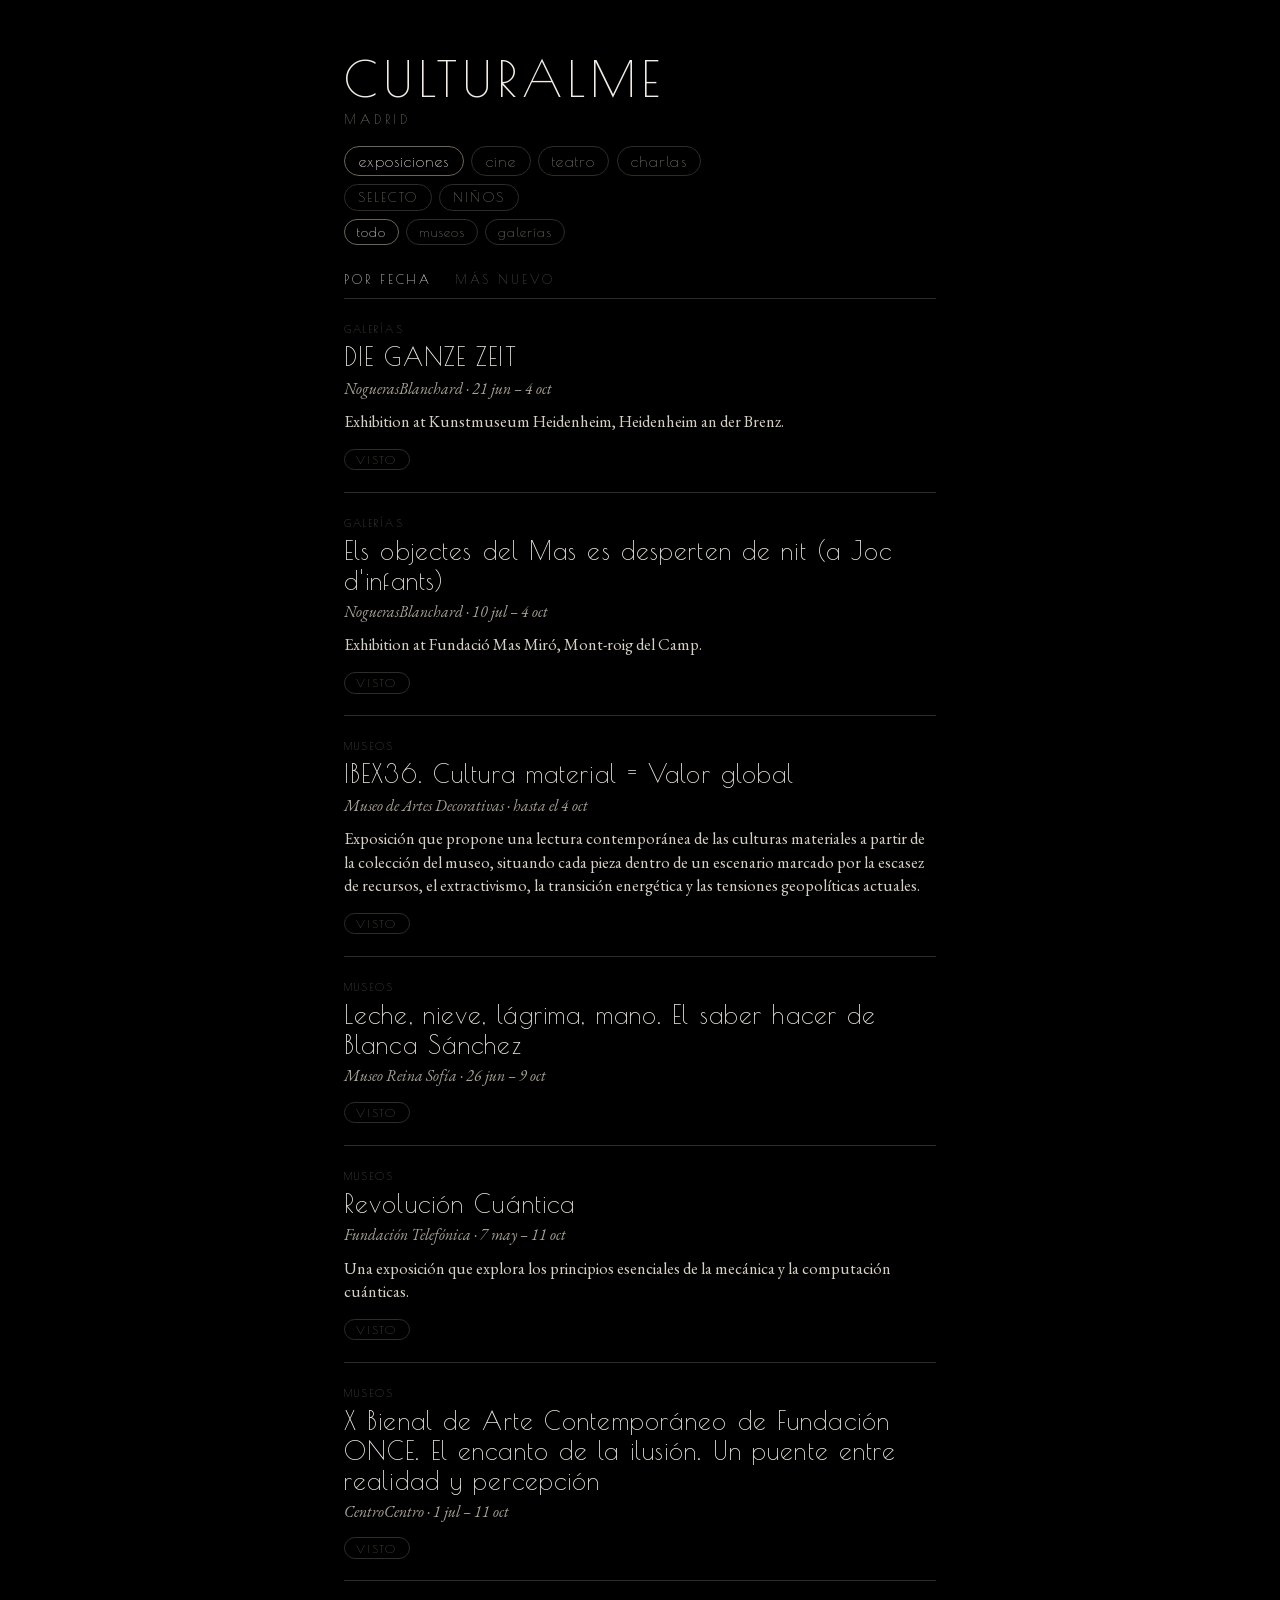
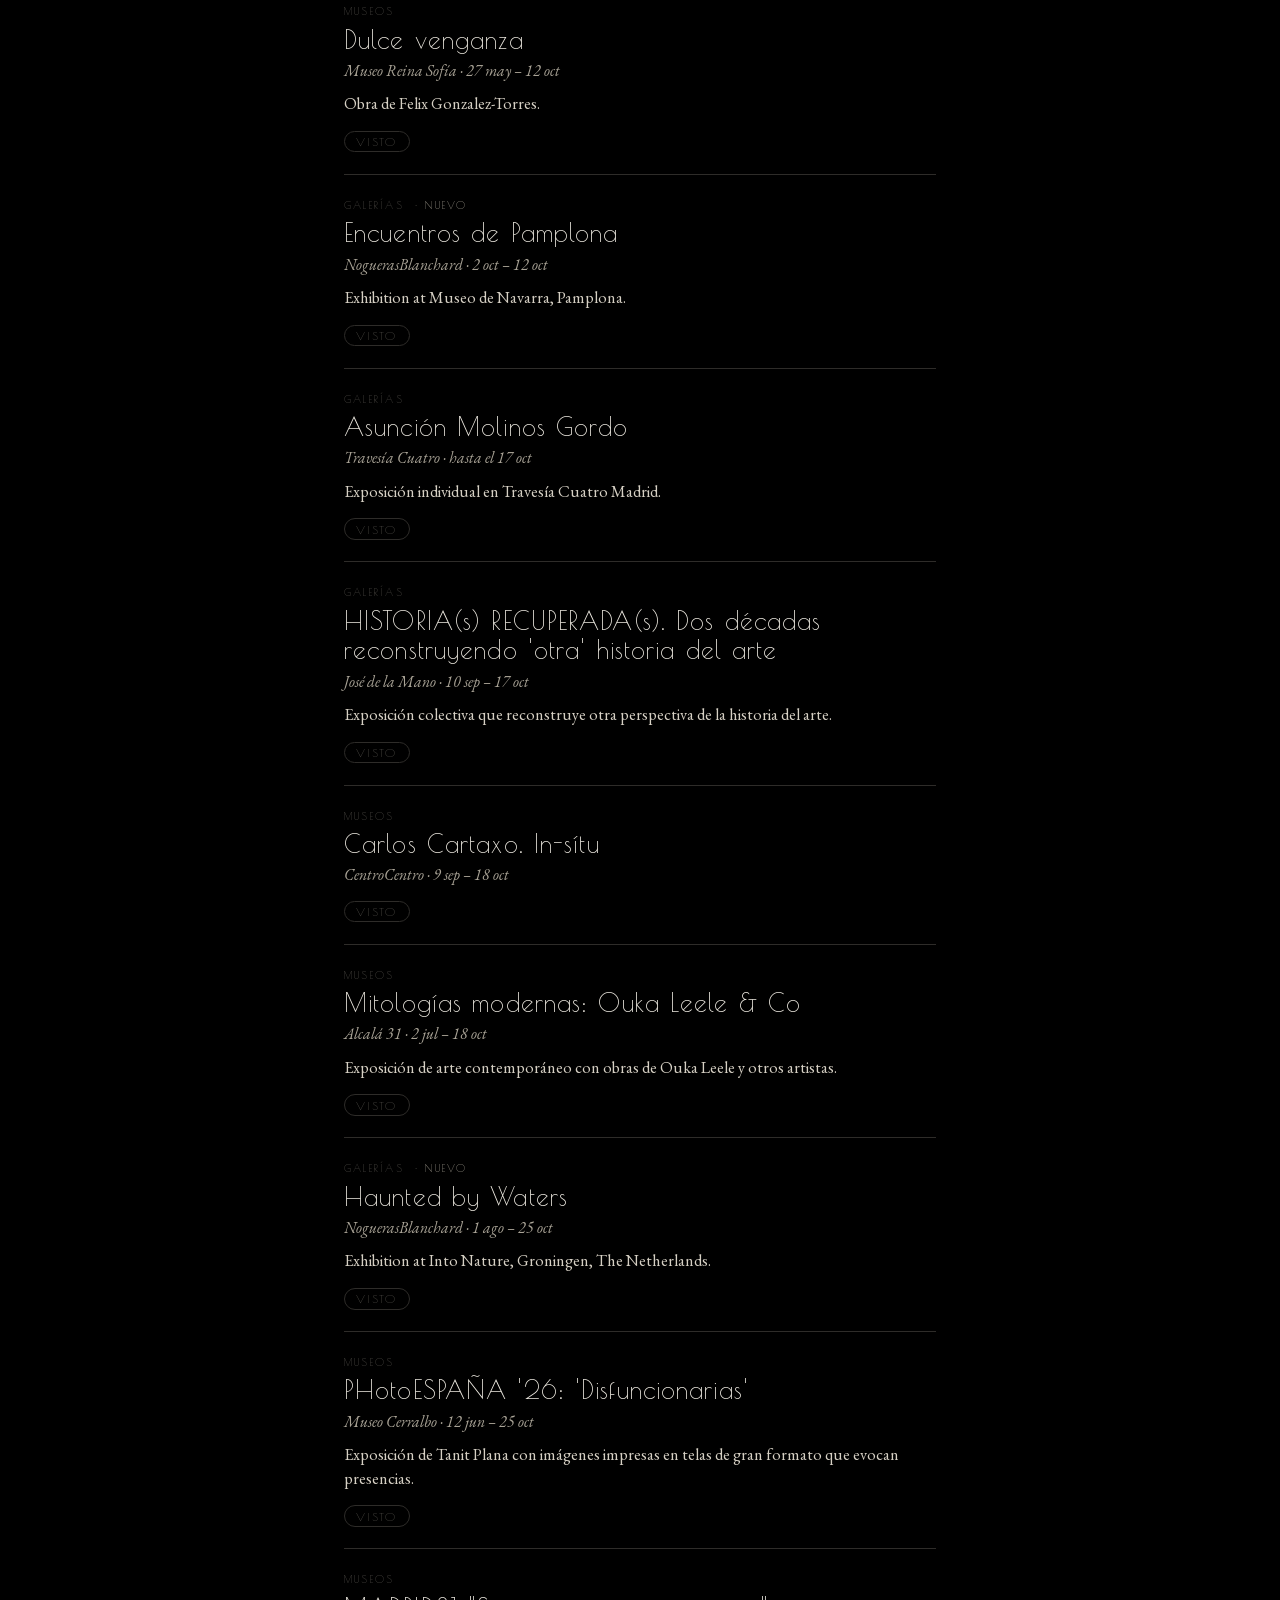
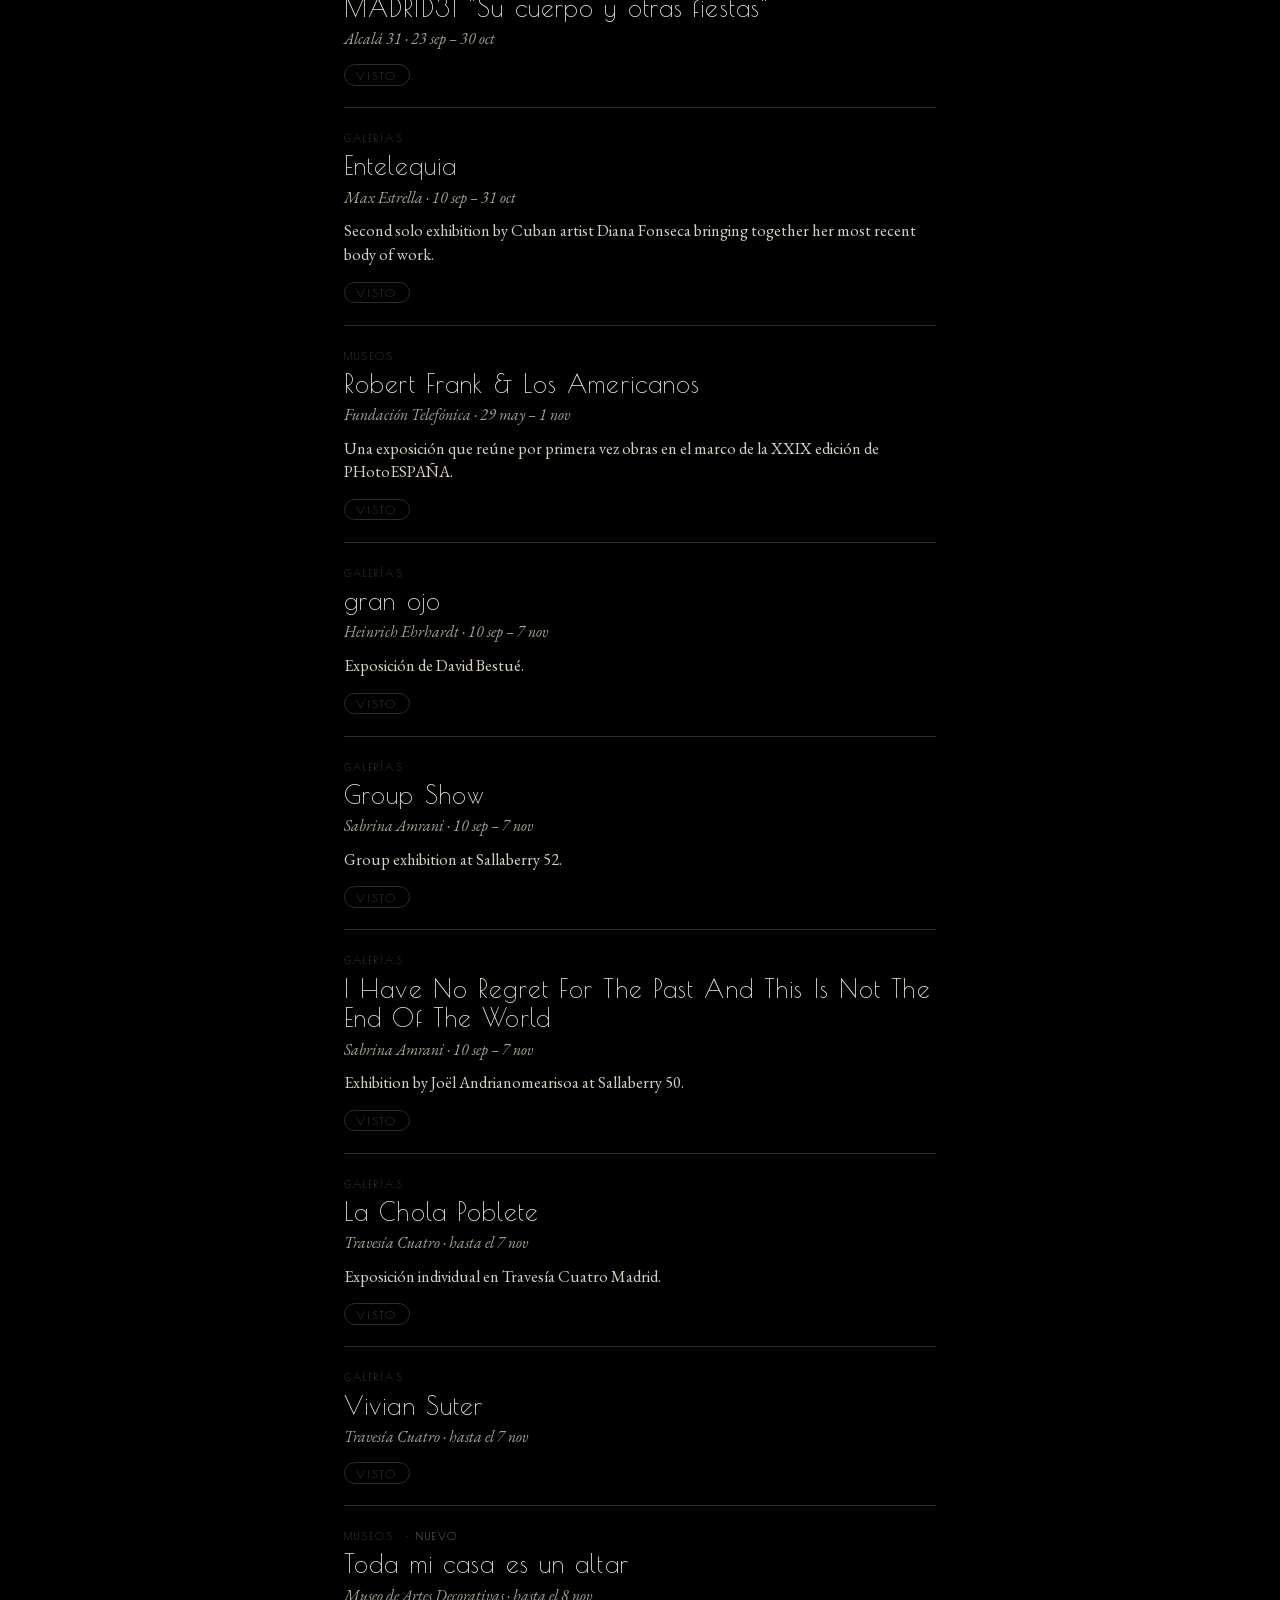
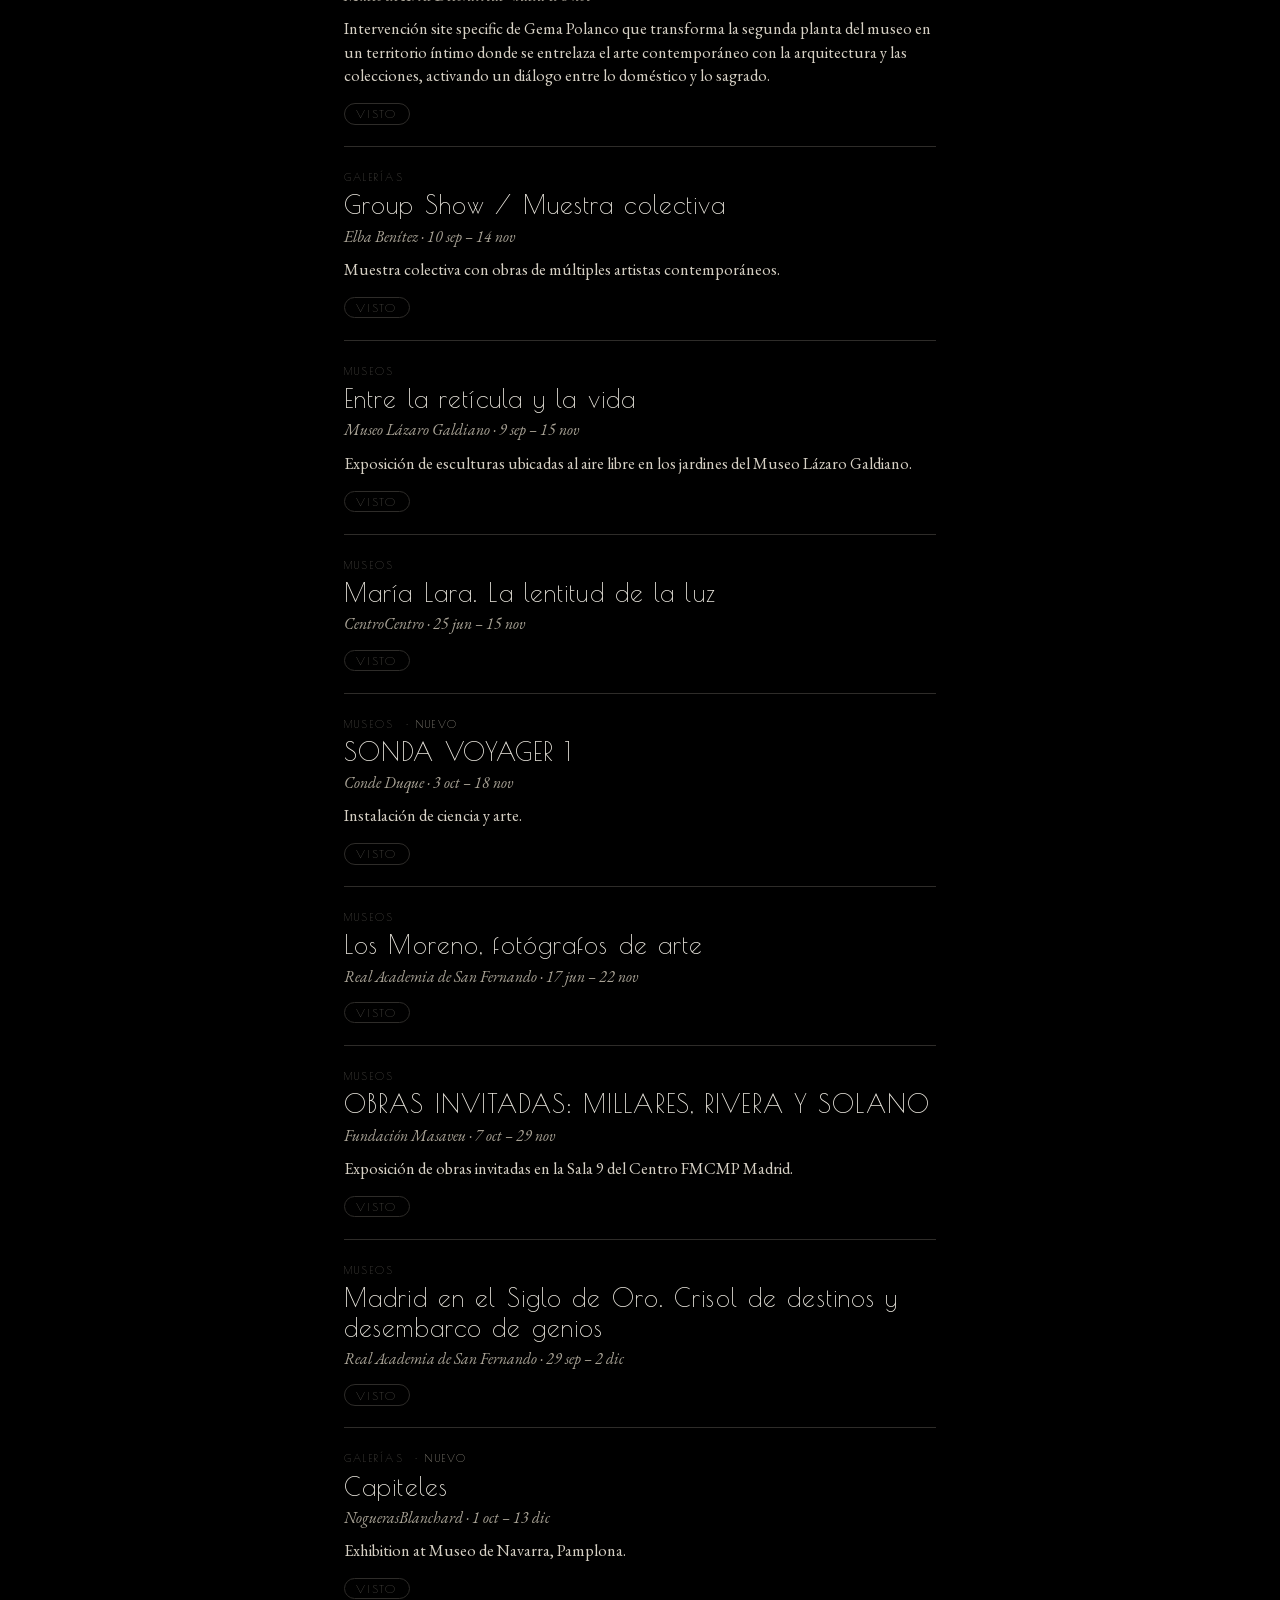
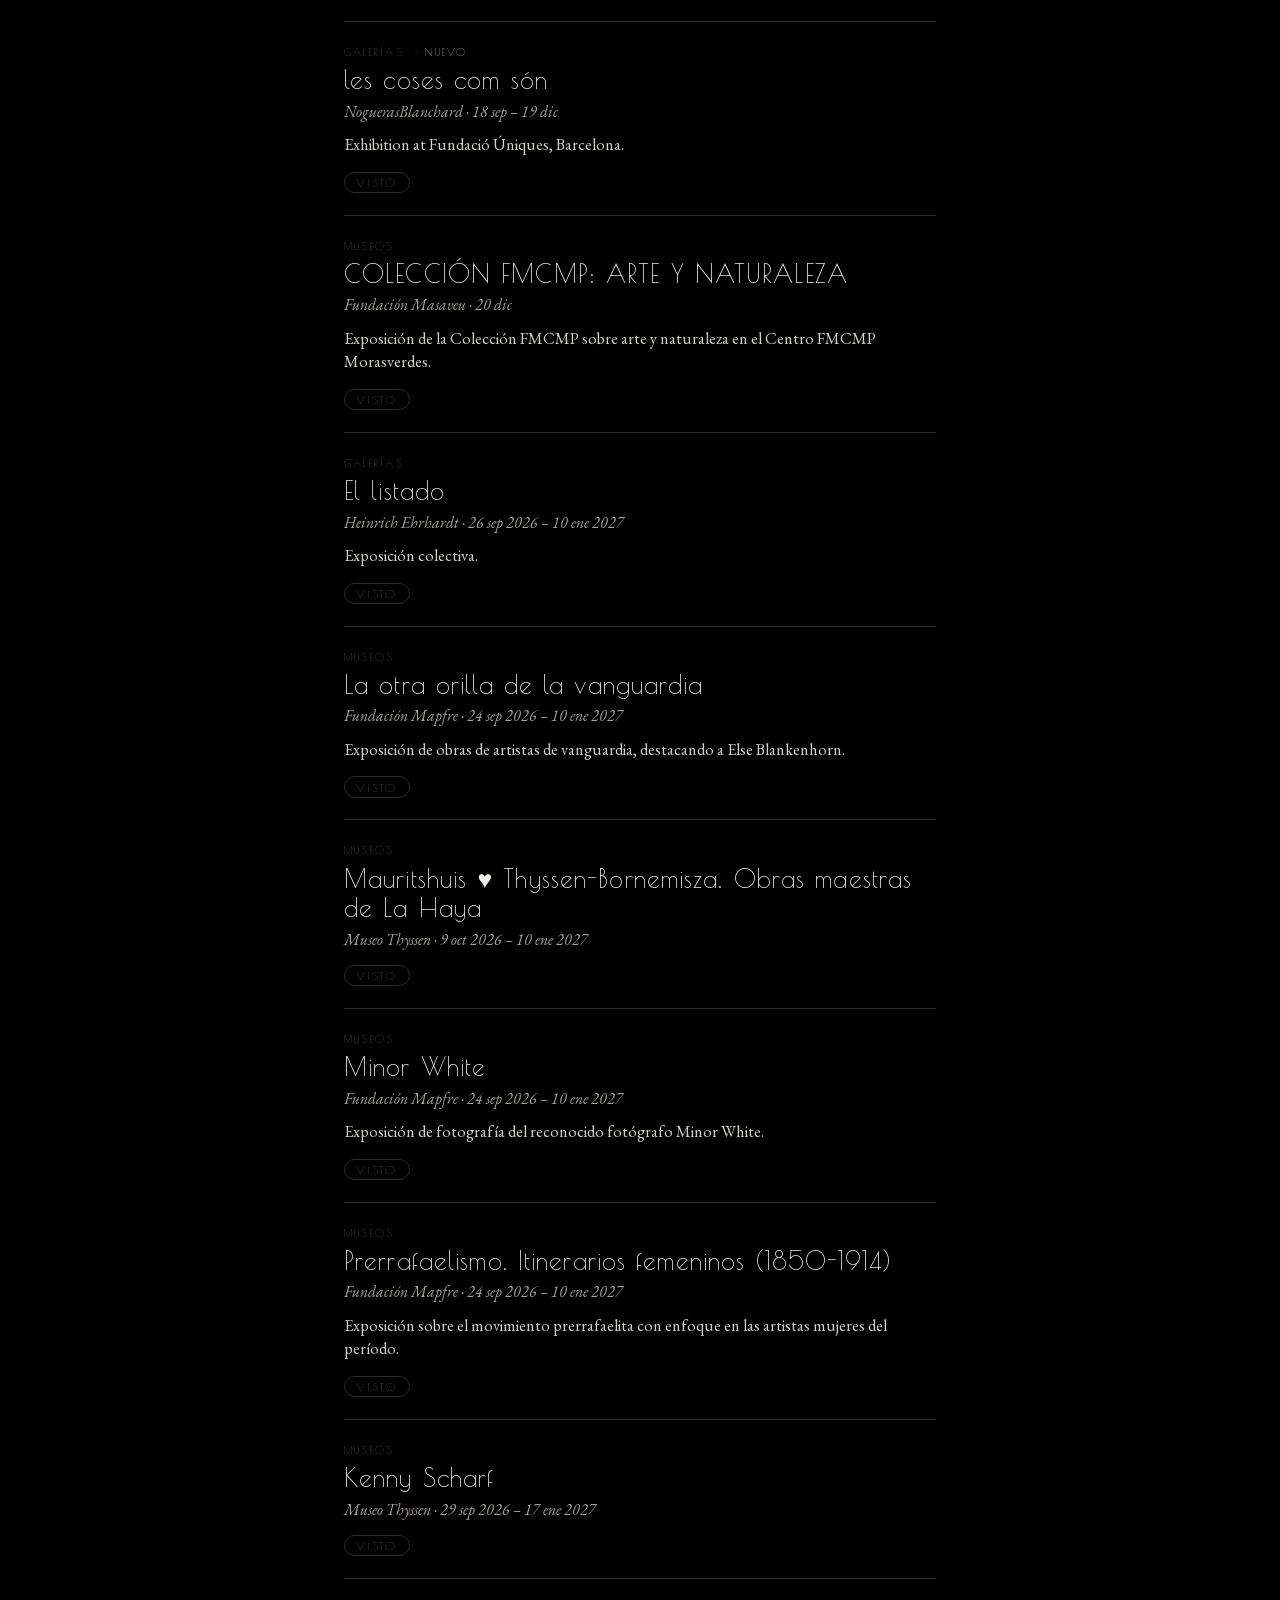
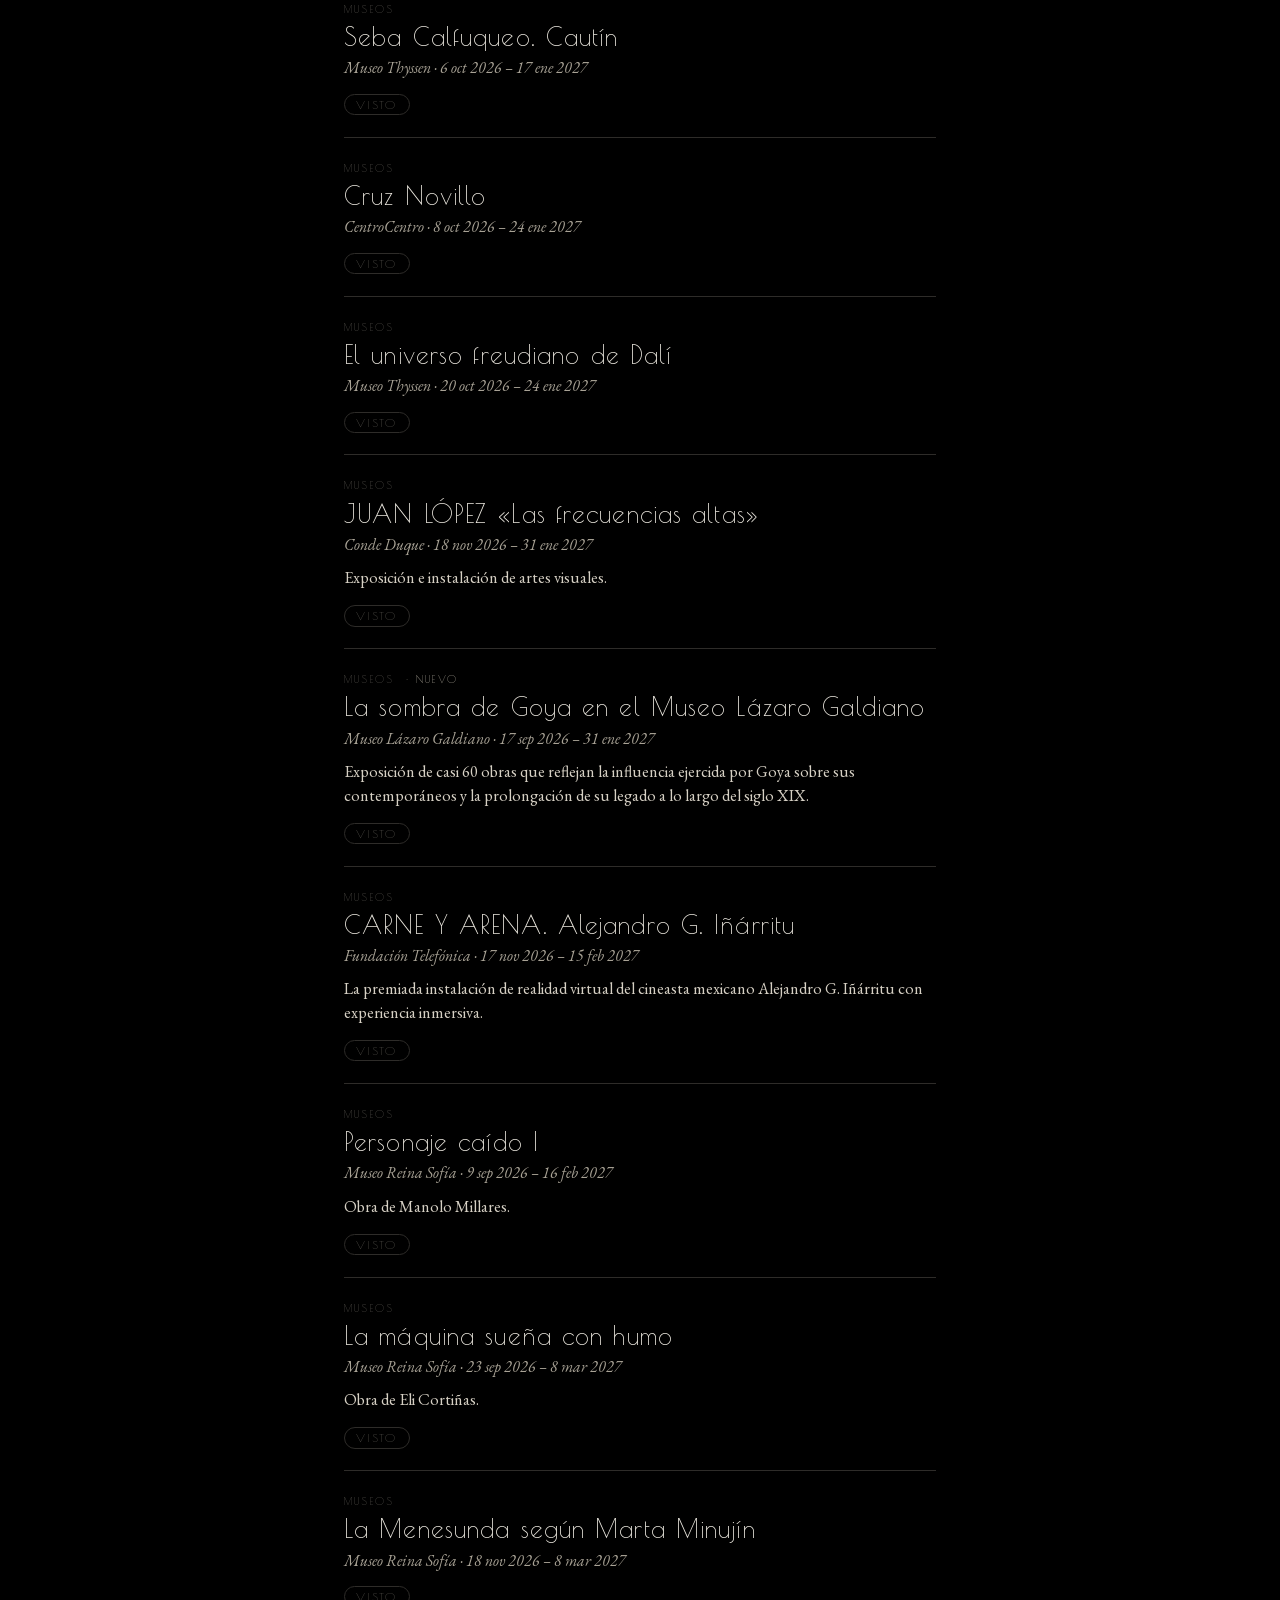
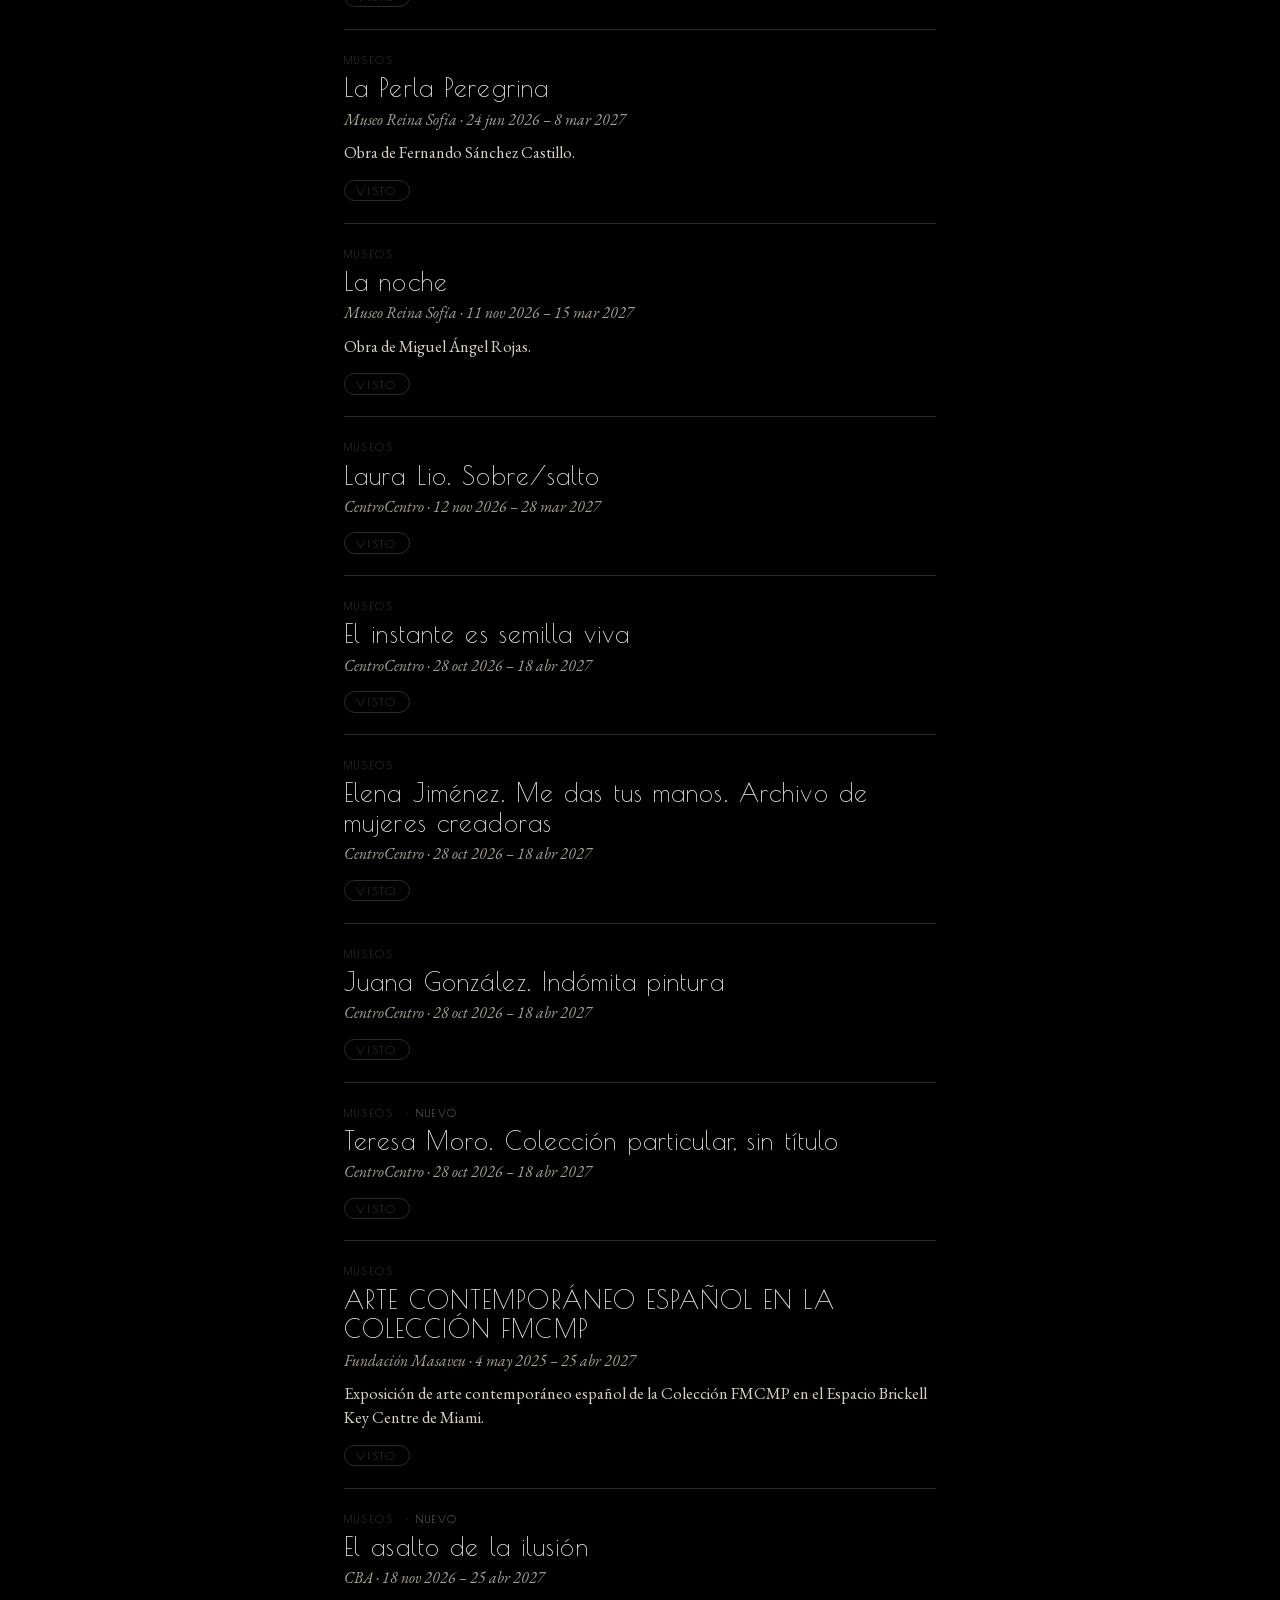
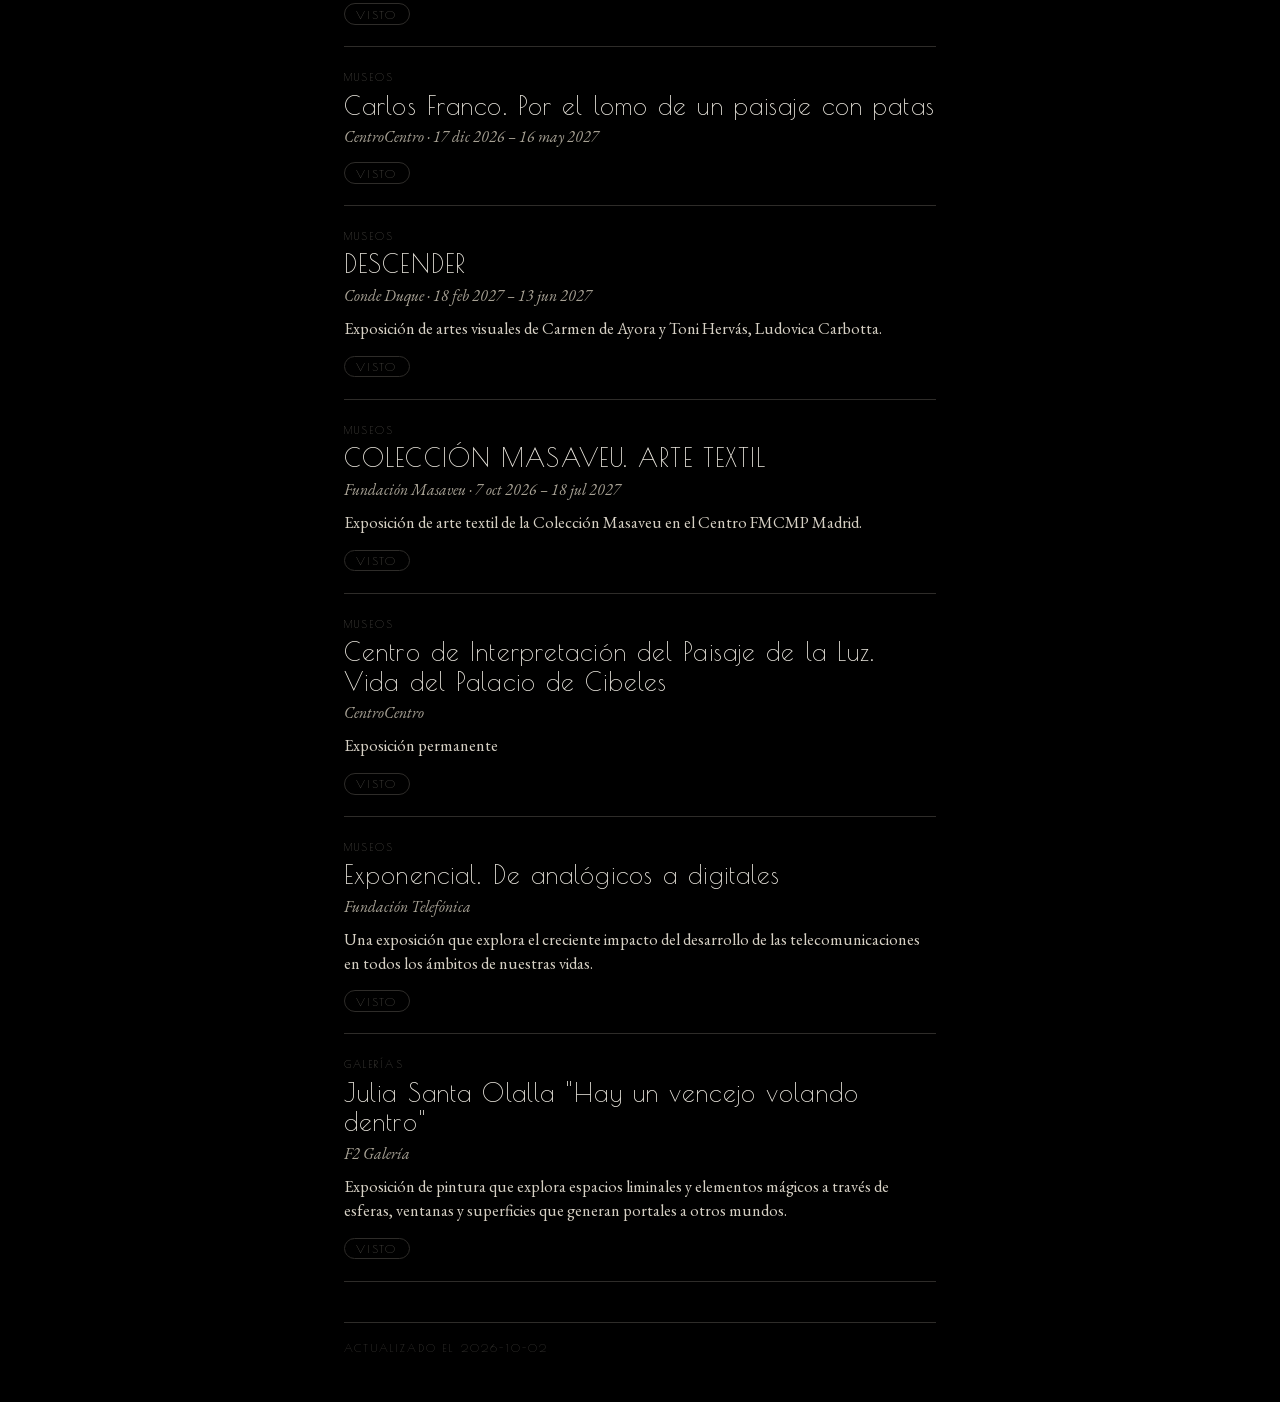
==== docs/index.html @ ef9bd806 "update 2026-10-02" ====
<!DOCTYPE html>
<html lang="es">
<head>
<meta charset="utf-8">
<title>CulturalMe — Madrid</title>
<meta name="viewport" content="width=device-width, initial-scale=1, viewport-fit=cover">
<meta name="theme-color" content="#000000">
<meta name="description" content="Agenda cultural de Madrid: exposiciones, cine, teatro y charlas.">
<meta name="apple-mobile-web-app-capable" content="yes">
<meta name="apple-mobile-web-app-status-bar-style" content="black">
<link rel="stylesheet" href="style.css">
</head>
<body>

<header id="cabecera">
  <h1>CulturalMe</h1>
  <p class="lema">Madrid</p>

  <nav class="chips" id="planos"><button class="chip on" data-plano="expos">exposiciones</button><button class="chip" data-plano="cine">cine</button><button class="chip" data-plano="teatro">teatro</button><button class="chip" data-plano="charlas">charlas</button></nav>
  <nav class="chips" id="modos">
    <button class="chip" data-modo="selecto">selecto</button>
    <button class="chip" data-modo="kids">niños</button>
  </nav>
  <nav class="chips" id="secciones"></nav>

  <nav class="orden" id="orden">
    <button class="on" data-orden="fecha">por fecha</button>
    <button data-orden="nuevo">más nuevo</button>
  </nav>
</header>

<main id="lista"></main>

<footer><p>Actualizado el 2026-10-02</p></footer>

<script>
const EVENTOS = [{"title": "6ª Asamblea General de RENACER", "section": "charla", "plano": "charlas", "venue": null, "source": "Fundación Ramón Areces", "date_start": "2026-10-09", "date_end": null, "description": "Asamblea sobre metástasis cerebral", "url": "https://www.fundacionareces.es/fundacionareces/es/actividades/", "first_seen": "2026-10-02", "is_new": true, "kids": false, "selecto": false}, {"title": "A puerta cerrada", "section": "teatro", "plano": "teatro", "venue": null, "source": "Teatros del Canal", "date_start": "2026-12-05", "date_end": "2026-12-30", "description": "Teatro. Dir. Ainhoa Amestoy.", "url": "https://www.teatroscanal.com/cartelera-madrid/", "first_seen": "2026-07-10", "is_new": false, "kids": false, "selecto": true}, {"title": "A. Hacia otro estado de la carne", "section": "teatro", "plano": "teatro", "venue": null, "source": "Teatros del Canal", "date_start": "2027-04-15", "date_end": "2027-04-18", "description": "Artes vivas. La Señorita Blanco.", "url": "https://www.teatroscanal.com/cartelera-madrid/", "first_seen": "2026-07-10", "is_new": false, "kids": false, "selecto": false}, {"title": "ARTE CONTEMPORÁNEO ESPAÑOL EN LA COLECCIÓN FMCMP", "section": "museo", "plano": "expos", "venue": null, "source": "Fundación Masaveu", "date_start": "2025-05-04", "date_end": "2027-04-25", "description": "Exposición de arte contemporáneo español de la Colección FMCMP en el Espacio Brickell Key Centre de Miami.", "url": "https://www.fundacioncristinamasaveu.com/", "first_seen": "2026-04-10", "is_new": false, "kids": true, "selecto": true}, {"title": "Acción XM²", "section": "teatro", "plano": "teatro", "venue": null, "source": "Teatros del Canal", "date_start": "2027-03-07", "date_end": "2027-03-07", "description": "Acción performática. LA JUAN GALLERY.", "url": "https://www.teatroscanal.com/cartelera-madrid/", "first_seen": "2026-07-10", "is_new": false, "kids": false, "selecto": false}, {"title": "Adentro!", "section": "teatro", "plano": "teatro", "venue": null, "source": "Teatros del Canal", "date_start": "2026-11-14", "date_end": "2026-11-15", "description": "Danza. Diana Szeinblum.", "url": "https://www.teatroscanal.com/cartelera-madrid/", "first_seen": "2026-09-04", "is_new": false, "kids": true, "selecto": false}, {"title": "Adulto", "section": "cine", "plano": "cine", "venue": "Cines Embajadores", "source": "Cines Embajadores", "date_start": null, "date_end": null, "description": "Dir: Mariano González", "url": "https://cinesembajadores.es/madrid/", "first_seen": "2026-10-02", "is_new": true, "kids": false, "selecto": false}, {"title": "Al compás de la palabra", "section": "teatro", "plano": "teatro", "venue": null, "source": "Teatro de la Abadía", "date_start": "2026-10-14", "date_end": "2026-10-14", "description": "José María Gallardo.", "url": "https://www.teatroabadia.com/", "first_seen": "2026-09-18", "is_new": false, "kids": false, "selecto": false}, {"title": "Analphabet", "section": "teatro", "plano": "teatro", "venue": null, "source": "Teatros del Canal", "date_start": "2026-11-12", "date_end": "2026-11-12", "description": "Teatro, poesía y danza. Alberto Cortés.", "url": "https://www.teatroscanal.com/cartelera-madrid/", "first_seen": "2026-09-04", "is_new": false, "kids": false, "selecto": false}, {"title": "Antes del alba", "section": "teatro", "plano": "teatro", "venue": null, "source": "Teatros del Canal", "date_start": "2026-11-03", "date_end": "2026-11-04", "description": "Danza española y flamenco. José Ángel Capel.", "url": "https://www.teatroscanal.com/cartelera-madrid/", "first_seen": "2026-07-10", "is_new": false, "kids": false, "selecto": false}, {"title": "Apoyatura", "section": "teatro", "plano": "teatro", "venue": null, "source": "Teatros del Canal", "date_start": "2027-04-24", "date_end": "2027-04-25", "description": "Performance – música. Óscar Bueno.", "url": "https://www.teatroscanal.com/cartelera-madrid/", "first_seen": "2026-07-10", "is_new": false, "kids": false, "selecto": false}, {"title": "Artistas de la historia: Charles de Gaulle y Winston Churchill", "section": "charla", "plano": "charlas", "venue": null, "source": "Fundación Ramón Areces", "date_start": "2026-10-14", "date_end": null, "description": "Conferencia sobre historia de figuras políticas", "url": "https://www.fundacionareces.es/fundacionareces/es/actividades/", "first_seen": "2026-07-31", "is_new": false, "kids": false, "selecto": false}, {"title": "Assembly Hall", "section": "teatro", "plano": "teatro", "venue": null, "source": "Teatros del Canal", "date_start": "2027-05-06", "date_end": "2027-05-07", "description": "Danza teatro. Crystal Pite / Kidd Pivot.", "url": "https://www.teatroscanal.com/cartelera-madrid/", "first_seen": "2026-07-10", "is_new": false, "kids": true, "selecto": true}, {"title": "Asunción Molinos Gordo", "section": "galeria", "plano": "expos", "venue": null, "source": "Travesía Cuatro", "date_start": null, "date_end": "2026-10-17", "description": "Exposición individual en Travesía Cuatro Madrid.", "url": "https://www.travesiacuatro.com/", "first_seen": "2026-07-24", "is_new": false, "kids": true, "selecto": false}, {"title": "BAD APPLES", "section": "cine", "plano": "cine", "venue": "Cines Renoir (Princesa / Retiro / Plaza de España / Floridablanca)", "source": "Cines Renoir", "date_start": null, "date_end": null, "description": "Dir: Jonatan Etzler", "url": "https://www.cinesrenoir.com/", "first_seen": "2026-10-02", "is_new": true, "kids": false, "selecto": false}, {"title": "BAGJAN OKTYABR: TERAPIA DEL ALMA", "section": "teatro", "plano": "teatro", "venue": null, "source": "Teatro Calderón", "date_start": "2027-02-08", "date_end": null, "description": null, "url": "https://teatrocalderonmadrid.com/es/cartelera", "first_seen": "2026-07-17", "is_new": false, "kids": false, "selecto": false}, {"title": "Baco polaco", "section": "teatro", "plano": "teatro", "venue": null, "source": "Teatros del Canal", "date_start": "2026-10-02", "date_end": "2026-10-11", "description": "Teatro. Dir. Mauricio Kartun.", "url": "https://www.teatroscanal.com/cartelera-madrid/", "first_seen": "2026-07-10", "is_new": false, "kids": false, "selecto": true}, {"title": "CARNE Y ARENA. Alejandro G. Iñárritu", "section": "museo", "plano": "expos", "venue": null, "source": "Fundación Telefónica", "date_start": "2026-11-17", "date_end": "2027-02-15", "description": "La premiada instalación de realidad virtual del cineasta mexicano Alejandro G. Iñárritu con experiencia inmersiva.", "url": "https://espacio.fundaciontelefonica.com/exposiciones/", "first_seen": "2026-09-11", "is_new": false, "kids": false, "selecto": false}, {"title": "CHAH / BADAN", "section": "teatro", "plano": "teatro", "venue": null, "source": "Teatro del Barrio", "date_start": "2026-10-02", "date_end": "2026-10-04", "description": null, "url": "https://teatrodelbarrio.com/", "first_seen": "2026-10-02", "is_new": true, "kids": false, "selecto": false}, {"title": "CINCO SEGUNDOS", "section": "cine", "plano": "cine", "venue": "Cines Renoir (Princesa / Retiro / Plaza de España / Floridablanca)", "source": "Cines Renoir", "date_start": null, "date_end": null, "description": "Dir: Paolo Virzi", "url": "https://www.cinesrenoir.com/", "first_seen": "2026-10-02", "is_new": true, "kids": false, "selecto": false}, {"title": "COCO, EL MUSICAL", "section": "teatro", "plano": "teatro", "venue": null, "source": "Teatro Calderón", "date_start": "2027-02-07", "date_end": "2027-02-28", "description": null, "url": "https://teatrocalderonmadrid.com/es/cartelera", "first_seen": "2026-06-26", "is_new": false, "kids": true, "selecto": false}, {"title": "COLECCIÓN FMCMP: ARTE Y NATURALEZA", "section": "museo", "plano": "expos", "venue": null, "source": "Fundación Masaveu", "date_start": "2026-12-20", "date_end": null, "description": "Exposición de la Colección FMCMP sobre arte y naturaleza en el Centro FMCMP Morasverdes.", "url": "https://www.fundacioncristinamasaveu.com/", "first_seen": "2026-04-10", "is_new": false, "kids": true, "selecto": false}, {"title": "COLECCIÓN MASAVEU. ARTE TEXTIL", "section": "museo", "plano": "expos", "venue": null, "source": "Fundación Masaveu", "date_start": "2026-10-07", "date_end": "2027-07-18", "description": "Exposición de arte textil de la Colección Masaveu en el Centro FMCMP Madrid.", "url": "https://www.fundacioncristinamasaveu.com/", "first_seen": "2026-09-11", "is_new": false, "kids": true, "selecto": false}, {"title": "COLORES DEL SONIDO", "section": "teatro", "plano": "teatro", "venue": null, "source": "Teatro Calderón", "date_start": "2026-09-29", "date_end": "2026-12-22", "description": null, "url": "https://teatrocalderonmadrid.com/es/cartelera", "first_seen": "2026-07-10", "is_new": false, "kids": true, "selecto": false}, {"title": "CRONOS", "section": "cine", "plano": "cine", "venue": "Cines Renoir (Princesa / Retiro / Plaza de España / Floridablanca)", "source": "Cines Renoir", "date_start": null, "date_end": null, "description": "Dir: Fernando González Molina", "url": "https://www.cinesrenoir.com/", "first_seen": "2026-10-02", "is_new": true, "kids": false, "selecto": false}, {"title": "Cabeza borradora (VOSE)", "section": "cine", "plano": "cine", "venue": "Cines Embajadores", "source": "Cines Embajadores", "date_start": null, "date_end": null, "description": "Dir: David Lynch", "url": "https://cinesembajadores.es/madrid/", "first_seen": "2026-10-02", "is_new": true, "kids": false, "selecto": true}, {"title": "Calle esperanza", "section": "teatro", "plano": "teatro", "venue": null, "source": "Teatro Bellas Artes", "date_start": "2027-01-13", "date_end": null, "description": null, "url": "https://www.teatrobellasartes.es/", "first_seen": "2026-09-11", "is_new": false, "kids": false, "selecto": false}, {"title": "Canino (VOSE)", "section": "cine", "plano": "cine", "venue": "Cines Embajadores", "source": "Cines Embajadores", "date_start": null, "date_end": null, "description": "Dir: Yorgos Lanthimos", "url": "https://cinesembajadores.es/madrid/", "first_seen": "2026-10-02", "is_new": true, "kids": false, "selecto": true}, {"title": "Capiteles", "section": "galeria", "plano": "expos", "venue": null, "source": "NoguerasBlanchard", "date_start": "2026-10-01", "date_end": "2026-12-13", "description": "Exhibition at Museo de Navarra, Pamplona.", "url": "https://www.noguerasblanchard.com/", "first_seen": "2026-10-02", "is_new": true, "kids": false, "selecto": false}, {"title": "Carlos Cartaxo. In-sítu", "section": "museo", "plano": "expos", "venue": null, "source": "CentroCentro", "date_start": "2026-09-09", "date_end": "2026-10-18", "description": null, "url": "https://www.centrocentro.org/exposiciones", "first_seen": "2026-08-07", "is_new": false, "kids": true, "selecto": true}, {"title": "Carlos Franco. Por el lomo de un paisaje con patas", "section": "museo", "plano": "expos", "venue": null, "source": "CentroCentro", "date_start": "2026-12-17", "date_end": "2027-05-16", "description": null, "url": "https://www.centrocentro.org/exposiciones", "first_seen": "2026-07-17", "is_new": false, "kids": true, "selecto": true}, {"title": "Carmen (Ópera EN DIRECTO desde The Royal Opera House)", "section": "cine", "plano": "cine", "venue": "Cines Embajadores", "source": "Cines Embajadores", "date_start": null, "date_end": null, "description": "Dir: Damiano Michieletto — EVENTO ESPECIAL", "url": "https://cinesembajadores.es/madrid/", "first_seen": "2026-10-02", "is_new": true, "kids": true, "selecto": true}, {"title": "Carretera perdida (VOSE)", "section": "cine", "plano": "cine", "venue": "Cines Embajadores", "source": "Cines Embajadores", "date_start": null, "date_end": null, "description": "Dir: David Lynch", "url": "https://cinesembajadores.es/madrid/", "first_seen": "2026-10-02", "is_new": true, "kids": false, "selecto": true}, {"title": "Ceniza en la boca", "section": "cine", "plano": "cine", "venue": "Cines Embajadores", "source": "Cines Embajadores", "date_start": null, "date_end": null, "description": "Dir: Diego Luna", "url": "https://cinesembajadores.es/madrid/", "first_seen": "2026-10-02", "is_new": true, "kids": false, "selecto": false}, {"title": "Centro de Interpretación del Paisaje de la Luz. Vida del Palacio de Cibeles", "section": "museo", "plano": "expos", "venue": null, "source": "CentroCentro", "date_start": null, "date_end": null, "description": "Exposición permanente", "url": "https://www.centrocentro.org/exposiciones", "first_seen": "2026-09-04", "is_new": false, "kids": false, "selecto": false}, {"title": "Chula The Clown – Julieta", "section": "teatro", "plano": "teatro", "venue": null, "source": "Teatros del Canal", "date_start": "2026-12-12", "date_end": "2026-12-13", "description": "Teatro físico / clown. Chula The Clown.", "url": "https://www.teatroscanal.com/cartelera-madrid/", "first_seen": "2026-09-04", "is_new": false, "kids": true, "selecto": false}, {"title": "Cibeles, el ritual", "section": "teatro", "plano": "teatro", "venue": null, "source": "Teatros del Canal", "date_start": "2026-12-09", "date_end": "2027-01-03", "description": "Danza española. Ballet Español de la Comunidad de Madrid.", "url": "https://www.teatroscanal.com/cartelera-madrid/", "first_seen": "2026-07-10", "is_new": false, "kids": true, "selecto": false}, {"title": "Cine En Clave de Piano: Chopin (VOSE)", "section": "cine", "plano": "cine", "venue": "Cines Embajadores", "source": "Cines Embajadores", "date_start": null, "date_end": null, "description": "Dir: Michal Kwiecinski — EVENTO ESPECIAL", "url": "https://cinesembajadores.es/madrid/", "first_seen": "2026-10-02", "is_new": true, "kids": false, "selecto": false}, {"title": "Cirugía Torácica en España: estado actual, retos y perspectivas futuras", "section": "charla", "plano": "charlas", "venue": null, "source": "Fundación Ramón Areces", "date_start": "2026-10-28", "date_end": null, "description": "Mesa redonda", "url": "https://www.fundacionareces.es/fundacionareces/es/actividades/", "first_seen": "2026-10-02", "is_new": true, "kids": false, "selecto": false}, {"title": "Clásicos al detalle: Apocalypse Now", "section": "cine", "plano": "cine", "venue": "Cines Embajadores", "source": "Cines Embajadores", "date_start": null, "date_end": null, "description": "PASE CON COLOQUIO", "url": "https://cinesembajadores.es/madrid/", "first_seen": "2026-10-02", "is_new": true, "kids": false, "selecto": true}, {"title": "Collons!", "section": "teatro", "plano": "teatro", "venue": null, "source": "Teatros del Canal", "date_start": "2026-11-28", "date_end": "2026-11-29", "description": "Teatro documental. L'Autèntica / Verónica Pallini y Marco Canale.", "url": "https://www.teatroscanal.com/cartelera-madrid/", "first_seen": "2026-09-04", "is_new": false, "kids": false, "selecto": true}, {"title": "Conferencia Magistral de Mariana Mazzucato", "section": "charla", "plano": "charlas", "venue": null, "source": "Fundación Rafael del Pino", "date_start": "2026-10-05", "date_end": null, "description": "Bien común", "url": "https://frdelpino.es/eventos/todos-los-eventos/", "first_seen": "2026-10-02", "is_new": true, "kids": false, "selecto": true}, {"title": "Conferencia Magistral de Mauro Guillén", "section": "charla", "plano": "charlas", "venue": null, "source": "Fundación Rafael del Pino", "date_start": "2026-10-20", "date_end": null, "description": "Criptomonedas", "url": "https://frdelpino.es/eventos/todos-los-eventos/", "first_seen": "2026-04-10", "is_new": false, "kids": false, "selecto": true}, {"title": "Congreso América y Madrid", "section": "charla", "plano": "charlas", "venue": null, "source": "CBA", "date_start": "2026-10-14", "date_end": null, "description": null, "url": "https://www.circulobellasartes.com/agenda/", "first_seen": "2026-10-02", "is_new": true, "kids": false, "selecto": false}, {"title": "Coro de estancias x Ana Almagro", "section": "teatro", "plano": "teatro", "venue": null, "source": "Teatros del Canal", "date_start": "2026-12-03", "date_end": "2026-12-04", "description": "Flamenco contemporáneo. Ana Almagro.", "url": "https://www.teatroscanal.com/cartelera-madrid/", "first_seen": "2026-07-10", "is_new": false, "kids": false, "selecto": false}, {"title": "Cristito y la madre canaria", "section": "teatro", "plano": "teatro", "venue": null, "source": "Teatro Bellas Artes", "date_start": "2026-11-16", "date_end": "2026-11-16", "description": null, "url": "https://www.teatrobellasartes.es/", "first_seen": "2026-10-02", "is_new": true, "kids": false, "selecto": false}, {"title": "Cruz Novillo", "section": "museo", "plano": "expos", "venue": null, "source": "CentroCentro", "date_start": "2026-10-08", "date_end": "2027-01-24", "description": null, "url": "https://www.centrocentro.org/exposiciones", "first_seen": "2026-08-07", "is_new": false, "kids": true, "selecto": true}, {"title": "Cómo lidiar con una superpotencia impredecible", "section": "charla", "plano": "charlas", "venue": null, "source": "Fundación Ramón Areces", "date_start": "2026-10-13", "date_end": null, "description": "Conferencia organizada por Davis Center for Russian and Eurasian Studies (Harvard University) y Fundación Ramón Areces", "url": "https://www.fundacionareces.es/fundacionareces/es/actividades/", "first_seen": "2026-09-25", "is_new": false, "kids": false, "selecto": true}, {"title": "DESCENDER", "section": "museo", "plano": "expos", "venue": null, "source": "Conde Duque", "date_start": "2027-02-18", "date_end": "2027-06-13", "description": "Exposición de artes visuales de Carmen de Ayora y Toni Hervás, Ludovica Carbotta.", "url": "https://www.condeduquemadrid.es/programacion", "first_seen": "2026-09-11", "is_new": false, "kids": true, "selecto": false}, {"title": "DIE GANZE ZEIT", "section": "galeria", "plano": "expos", "venue": null, "source": "NoguerasBlanchard", "date_start": "2026-06-21", "date_end": "2026-10-04", "description": "Exhibition at Kunstmuseum Heidenheim, Heidenheim an der Brenz.", "url": "https://www.noguerasblanchard.com/", "first_seen": "2026-07-03", "is_new": false, "kids": false, "selecto": false}, {"title": "DIGGER", "section": "cine", "plano": "cine", "venue": "Cines Renoir (Princesa / Retiro / Plaza de España / Floridablanca)", "source": "Cines Renoir", "date_start": null, "date_end": null, "description": "Dir: Alejandro Gonzalez Iñarritu — ESTRENO", "url": "https://www.cinesrenoir.com/", "first_seen": "2026-10-02", "is_new": true, "kids": false, "selecto": true}, {"title": "Deseando amar (VOSE)", "section": "cine", "plano": "cine", "venue": "Cines Embajadores", "source": "Cines Embajadores", "date_start": null, "date_end": null, "description": "Dir: Wong Kar-Wai", "url": "https://cinesembajadores.es/madrid/", "first_seen": "2026-10-02", "is_new": true, "kids": false, "selecto": true}, {"title": "Die Wildente (El pato salvaje)", "section": "teatro", "plano": "teatro", "venue": null, "source": "Teatros del Canal", "date_start": "2027-02-12", "date_end": "2027-02-13", "description": "Teatro. Dir. Thomas Ostermeier. Henrik Ibsen / Schaubühne Berlin.", "url": "https://www.teatroscanal.com/cartelera-madrid/", "first_seen": "2026-07-10", "is_new": false, "kids": false, "selecto": true}, {"title": "Digger (DOBLADA AL ESPAÑOL)", "section": "cine", "plano": "cine", "venue": "Cines Embajadores", "source": "Cines Embajadores", "date_start": null, "date_end": null, "description": "Dir: Alejandro González Iñárritu", "url": "https://cinesembajadores.es/madrid/", "first_seen": "2026-10-02", "is_new": true, "kids": false, "selecto": false}, {"title": "Digger (VOSE)", "section": "cine", "plano": "cine", "venue": "Cines Embajadores", "source": "Cines Embajadores", "date_start": null, "date_end": null, "description": "Dir: Alejandro González Iñárritu", "url": "https://cinesembajadores.es/madrid/", "first_seen": "2026-10-02", "is_new": true, "kids": false, "selecto": false}, {"title": "Diálogo entre Asier Alea, Victor Mulas, Jorge Cortell Albert y Mercedes Delgado", "section": "charla", "plano": "charlas", "venue": null, "source": "Fundación Rafael del Pino", "date_start": "2026-11-05", "date_end": null, "description": "El futuro de Madrid: Centros de Innovación y la Carrera Global por el Talento", "url": "https://frdelpino.es/eventos/todos-los-eventos/", "first_seen": "2026-10-02", "is_new": true, "kids": false, "selecto": true}, {"title": "Diálogo entre Francisco J. Gan Pampols y Lucy Easthope", "section": "charla", "plano": "charlas", "venue": null, "source": "Fundación Rafael del Pino", "date_start": "2026-10-28", "date_end": null, "description": "La resiliencia como destino: individuos, instituciones y sociedades ante shocks sucesivos", "url": "https://frdelpino.es/eventos/todos-los-eventos/", "first_seen": "2026-09-11", "is_new": false, "kids": false, "selecto": false}, {"title": "Domingo de clásicos: El hombre tranquilo (VOSE)", "section": "cine", "plano": "cine", "venue": "Cines Embajadores", "source": "Cines Embajadores", "date_start": null, "date_end": null, "description": "Dir: John Ford — EVENTO ESPECIAL", "url": "https://cinesembajadores.es/madrid/", "first_seen": "2026-10-02", "is_new": true, "kids": true, "selecto": true}, {"title": "Domingo de clásicos: La Strada (VOSE)", "section": "cine", "plano": "cine", "venue": "Cines Embajadores", "source": "Cines Embajadores", "date_start": null, "date_end": null, "description": "Dir: Federico Fellini — EVENTO ESPECIAL", "url": "https://cinesembajadores.es/madrid/", "first_seen": "2026-10-02", "is_new": true, "kids": false, "selecto": true}, {"title": "Domingo de clásicos: Master and commander, al otro lado del mundo (VOSE)", "section": "cine", "plano": "cine", "venue": "Cines Embajadores", "source": "Cines Embajadores", "date_start": null, "date_end": null, "description": "Dir: Peter Weir — EVENTO ESPECIAL", "url": "https://cinesembajadores.es/madrid/", "first_seen": "2026-10-02", "is_new": true, "kids": false, "selecto": true}, {"title": "Domingo de clásicos: Érase una vez en América (VOSE)", "section": "cine", "plano": "cine", "venue": "Cines Embajadores", "source": "Cines Embajadores", "date_start": null, "date_end": null, "description": "Dir: Sergio Leone — EVENTO ESPECIAL", "url": "https://cinesembajadores.es/madrid/", "first_seen": "2026-10-02", "is_new": true, "kids": false, "selecto": true}, {"title": "Don Juan Desenmascarado", "section": "teatro", "plano": "teatro", "venue": null, "source": "Nave 73", "date_start": "2026-10-29", "date_end": "2026-11-01", "description": null, "url": "https://nave73.es/programacion/", "first_seen": "2026-09-18", "is_new": false, "kids": false, "selecto": false}, {"title": "Don Quijote", "section": "teatro", "plano": "teatro", "venue": null, "source": "Teatros del Canal", "date_start": "2027-02-25", "date_end": "2027-02-27", "description": "Danza. Compañía Nacional de Danza / Muriel Romero.", "url": "https://www.teatroscanal.com/cartelera-madrid/", "first_seen": "2026-07-10", "is_new": false, "kids": true, "selecto": false}, {"title": "Donnie Darko (VOSE)", "section": "cine", "plano": "cine", "venue": "Cines Embajadores", "source": "Cines Embajadores", "date_start": null, "date_end": null, "description": "Dir: Richard Kelly", "url": "https://cinesembajadores.es/madrid/", "first_seen": "2026-10-02", "is_new": true, "kids": false, "selecto": true}, {"title": "Drácula", "section": "teatro", "plano": "teatro", "venue": null, "source": "Teatro Calderón", "date_start": "2026-10-24", "date_end": "2027-01-10", "description": null, "url": "https://teatrocalderonmadrid.com/es/cartelera", "first_seen": "2026-05-29", "is_new": false, "kids": false, "selecto": false}, {"title": "Dulce venganza", "section": "museo", "plano": "expos", "venue": null, "source": "Museo Reina Sofía", "date_start": "2026-05-27", "date_end": "2026-10-12", "description": "Obra de Felix Gonzalez-Torres.", "url": "https://www.museoreinasofia.es/exposiciones", "first_seen": "2026-09-25", "is_new": false, "kids": true, "selecto": true}, {"title": "Dune: Parte Tres (VOSE)", "section": "cine", "plano": "cine", "venue": "Cines Embajadores", "source": "Cines Embajadores", "date_start": null, "date_end": null, "description": "Dir: Denis Villeneuve — ESTRENO", "url": "https://cinesembajadores.es/madrid/", "first_seen": "2026-10-02", "is_new": true, "kids": true, "selecto": false}, {"title": "EL SER QUERIDO", "section": "cine", "plano": "cine", "venue": "Cines Renoir (Princesa / Retiro / Plaza de España / Floridablanca)", "source": "Cines Renoir", "date_start": null, "date_end": null, "description": "Dir: Rodrigo Sorogoyen", "url": "https://www.cinesrenoir.com/", "first_seen": "2026-10-02", "is_new": true, "kids": false, "selecto": true}, {"title": "EN EL CORAZÓN DE LA BESTIA", "section": "cine", "plano": "cine", "venue": "Cines Renoir (Princesa / Retiro / Plaza de España / Floridablanca)", "source": "Cines Renoir", "date_start": null, "date_end": null, "description": "Dir: David Ayer", "url": "https://www.cinesrenoir.com/", "first_seen": "2026-10-02", "is_new": true, "kids": false, "selecto": false}, {"title": "ESPEJOS DE CARNAVAL", "section": "teatro", "plano": "teatro", "venue": null, "source": "Sala Cuarta Pared", "date_start": null, "date_end": null, "description": "Obra teatral sobre los ritos de paso y su vigencia en la sociedad contemporánea; espectáculo musical para voz, acordeón, chalumeau, percusión y cuerpo.", "url": "https://www.cuartapared.es/", "first_seen": "2026-10-02", "is_new": true, "kids": true, "selecto": false}, {"title": "El Planteamiento de la Restauración canovista", "section": "charla", "plano": "charlas", "venue": null, "source": "Fundación Ramón Areces", "date_start": "2026-10-22", "date_end": null, "description": "Conferencia", "url": "https://www.fundacionareces.es/fundacionareces/es/actividades/", "first_seen": "2026-10-02", "is_new": true, "kids": false, "selecto": false}, {"title": "El Señor de los Anillos y El Hobbit en Concierto", "section": "teatro", "plano": "teatro", "venue": null, "source": "Teatro Calderón", "date_start": "2027-04-27", "date_end": null, "description": null, "url": "https://teatrocalderonmadrid.com/es/cartelera", "first_seen": "2026-07-03", "is_new": false, "kids": true, "selecto": false}, {"title": "El arroz como casa", "section": "teatro", "plano": "teatro", "venue": null, "source": "Teatros del Canal", "date_start": "2027-05-09", "date_end": "2027-05-09", "description": "Performance colectiva.", "url": "https://www.teatroscanal.com/cartelera-madrid/", "first_seen": "2026-07-10", "is_new": false, "kids": false, "selecto": false}, {"title": "El asalto de la ilusión", "section": "museo", "plano": "expos", "venue": null, "source": "CBA", "date_start": "2026-11-18", "date_end": "2027-04-25", "description": null, "url": "https://www.circulobellasartes.com/exposiciones/", "first_seen": "2026-10-02", "is_new": true, "kids": false, "selecto": false}, {"title": "El bosque de coco", "section": "teatro", "plano": "teatro", "venue": null, "source": "Teatro Bellas Artes", "date_start": "2026-12-26", "date_end": null, "description": null, "url": "https://www.teatrobellasartes.es/", "first_seen": "2026-09-04", "is_new": false, "kids": false, "selecto": false}, {"title": "El buen marido – OSTROGODIA", "section": "teatro", "plano": "teatro", "venue": null, "source": "Nave 73", "date_start": "2026-10-22", "date_end": "2026-10-23", "description": null, "url": "https://nave73.es/programacion/", "first_seen": "2026-09-18", "is_new": false, "kids": false, "selecto": false}, {"title": "El cascanueces (Ballet EN DIRECTO desde The Royal Ballet)", "section": "cine", "plano": "cine", "venue": "Cines Embajadores", "source": "Cines Embajadores", "date_start": null, "date_end": null, "description": "Dir: Peter Wright — EVENTO ESPECIAL", "url": "https://cinesembajadores.es/madrid/", "first_seen": "2026-10-02", "is_new": true, "kids": true, "selecto": true}, {"title": "El genoma del pavo", "section": "teatro", "plano": "teatro", "venue": null, "source": "Teatro Bellas Artes", "date_start": "2026-10-03", "date_end": null, "description": null, "url": "https://www.teatrobellasartes.es/", "first_seen": "2026-07-31", "is_new": false, "kids": false, "selecto": false}, {"title": "El hervidero", "section": "charla", "plano": "charlas", "venue": null, "source": "Fundación Ramón Areces", "date_start": "2026-10-19", "date_end": null, "description": null, "url": "https://www.fundacionareces.es/fundacionareces/es/actividades/", "first_seen": "2026-09-25", "is_new": false, "kids": false, "selecto": false}, {"title": "El imperativo categórico", "section": "teatro", "plano": "teatro", "venue": null, "source": "Teatro de la Abadía", "date_start": "2026-10-02", "date_end": "2026-10-04", "description": null, "url": "https://www.teatroabadia.com/", "first_seen": "2026-06-19", "is_new": false, "kids": false, "selecto": false}, {"title": "El instante es semilla viva", "section": "museo", "plano": "expos", "venue": null, "source": "CentroCentro", "date_start": "2026-10-28", "date_end": "2027-04-18", "description": null, "url": "https://www.centrocentro.org/exposiciones", "first_seen": "2026-07-17", "is_new": false, "kids": true, "selecto": false}, {"title": "El listado", "section": "galeria", "plano": "expos", "venue": null, "source": "Heinrich Ehrhardt", "date_start": "2026-09-26", "date_end": "2027-01-10", "description": "Exposición colectiva.", "url": "https://heinrichehrhardt.com/", "first_seen": "2026-09-18", "is_new": false, "kids": true, "selecto": true}, {"title": "El odio (VOSE)", "section": "cine", "plano": "cine", "venue": "Cines Embajadores", "source": "Cines Embajadores", "date_start": null, "date_end": null, "description": "Dir: Mathieu Kassovitz", "url": "https://cinesembajadores.es/madrid/", "first_seen": "2026-10-02", "is_new": true, "kids": false, "selecto": true}, {"title": "El ser querido", "section": "cine", "plano": "cine", "venue": "Cines Embajadores", "source": "Cines Embajadores", "date_start": null, "date_end": null, "description": "Dir: Rodrigo Sorogoyen", "url": "https://cinesembajadores.es/madrid/", "first_seen": "2026-10-02", "is_new": true, "kids": false, "selecto": true}, {"title": "El trabajo", "section": "teatro", "plano": "teatro", "venue": null, "source": "Teatros del Canal", "date_start": "2027-03-24", "date_end": "2027-03-27", "description": "Teatro. Federico León.", "url": "https://www.teatroscanal.com/cartelera-madrid/", "first_seen": "2026-07-10", "is_new": false, "kids": false, "selecto": true}, {"title": "El universo freudiano de Dalí", "section": "museo", "plano": "expos", "venue": null, "source": "Museo Thyssen", "date_start": "2026-10-20", "date_end": "2027-01-24", "description": null, "url": "https://www.museothyssen.org/exposiciones", "first_seen": "2026-05-01", "is_new": false, "kids": true, "selecto": false}, {"title": "Elena Jiménez. Me das tus manos. Archivo de mujeres creadoras", "section": "museo", "plano": "expos", "venue": null, "source": "CentroCentro", "date_start": "2026-10-28", "date_end": "2027-04-18", "description": null, "url": "https://www.centrocentro.org/exposiciones", "first_seen": "2026-08-14", "is_new": false, "kids": true, "selecto": true}, {"title": "Els objectes del Mas es desperten de nit (a Joc d'infants)", "section": "galeria", "plano": "expos", "venue": null, "source": "NoguerasBlanchard", "date_start": "2026-07-10", "date_end": "2026-10-04", "description": "Exhibition at Fundació Mas Miró, Mont-roig del Camp.", "url": "https://www.noguerasblanchard.com/", "first_seen": "2026-07-31", "is_new": false, "kids": true, "selecto": false}, {"title": "Emily, etc", "section": "teatro", "plano": "teatro", "venue": null, "source": "Teatros del Canal", "date_start": "2026-10-17", "date_end": "2026-10-17", "description": "Reinterpretación performática. Fundación Camila Cañeque.", "url": "https://www.teatroscanal.com/cartelera-madrid/", "first_seen": "2026-07-10", "is_new": false, "kids": false, "selecto": false}, {"title": "Encuentro con Jacobo Bergareche. Tío grande", "section": "charla", "plano": "charlas", "venue": null, "source": "Fundación Telefónica", "date_start": "2026-10-02", "date_end": null, "description": "Encuentro sobre Tío grande de Jacobo Bergareche que habla del duelo, la pérdida y los vínculos inesperados.", "url": "https://espacio.fundaciontelefonica.com/agenda/", "first_seen": "2026-10-02", "is_new": true, "kids": false, "selecto": false}, {"title": "Encuentros de Pamplona", "section": "galeria", "plano": "expos", "venue": null, "source": "NoguerasBlanchard", "date_start": "2026-10-02", "date_end": "2026-10-12", "description": "Exhibition at Museo de Navarra, Pamplona.", "url": "https://www.noguerasblanchard.com/", "first_seen": "2026-10-02", "is_new": true, "kids": false, "selecto": false}, {"title": "Enjambre Rave", "section": "teatro", "plano": "teatro", "venue": null, "source": "Teatros del Canal", "date_start": "2026-10-03", "date_end": "2026-10-04", "description": "Danza contemporánea. Cía. Elías Aguirre.", "url": "https://www.teatroscanal.com/cartelera-madrid/", "first_seen": "2026-07-10", "is_new": false, "kids": false, "selecto": true}, {"title": "Enowate", "section": "teatro", "plano": "teatro", "venue": null, "source": "Teatros del Canal", "date_start": "2027-01-08", "date_end": "2027-01-10", "description": "Danza contemporánea. Dickson Mbi.", "url": "https://www.teatroscanal.com/cartelera-madrid/", "first_seen": "2026-07-10", "is_new": false, "kids": true, "selecto": true}, {"title": "Entelequia", "section": "galeria", "plano": "expos", "venue": null, "source": "Max Estrella", "date_start": "2026-09-10", "date_end": "2026-10-31", "description": "Second solo exhibition by Cuban artist Diana Fonseca bringing together her most recent body of work.", "url": "https://www.maxestrella.com/", "first_seen": "2026-09-04", "is_new": false, "kids": true, "selecto": false}, {"title": "Entra con cuidado y quédate a bailar", "section": "teatro", "plano": "teatro", "venue": null, "source": "Teatros del Canal", "date_start": "2026-11-13", "date_end": "2026-11-13", "description": "Concierto escénico. Ede.", "url": "https://www.teatroscanal.com/cartelera-madrid/", "first_seen": "2026-09-04", "is_new": false, "kids": true, "selecto": false}, {"title": "Entre la retícula y la vida", "section": "museo", "plano": "expos", "venue": null, "source": "Museo Lázaro Galdiano", "date_start": "2026-09-09", "date_end": "2026-11-15", "description": "Exposición de esculturas ubicadas al aire libre en los jardines del Museo Lázaro Galdiano.", "url": "https://www.museolazarogaldiano.es/actividades/exposiciones", "first_seen": "2026-09-18", "is_new": false, "kids": true, "selecto": true}, {"title": "Entrega de la Medalla de Oro a Andoni Luis Aduriz", "section": "charla", "plano": "charlas", "venue": null, "source": "CBA", "date_start": "2026-10-08", "date_end": null, "description": null, "url": "https://www.circulobellasartes.com/agenda/", "first_seen": "2026-10-02", "is_new": true, "kids": false, "selecto": false}, {"title": "España y Europa. Retos y desafíos", "section": "charla", "plano": "charlas", "venue": null, "source": "CBA", "date_start": "2026-10-06", "date_end": "2026-10-14", "description": null, "url": "https://www.circulobellasartes.com/agenda/", "first_seen": "2026-10-02", "is_new": true, "kids": false, "selecto": true}, {"title": "Exponencial. De analógicos a digitales", "section": "museo", "plano": "expos", "venue": null, "source": "Fundación Telefónica", "date_start": null, "date_end": null, "description": "Una exposición que explora el creciente impacto del desarrollo de las telecomunicaciones en todos los ámbitos de nuestras vidas.", "url": "https://espacio.fundaciontelefonica.com/exposiciones/", "first_seen": "2026-04-10", "is_new": false, "kids": true, "selecto": false}, {"title": "Fallen angels (VOSE)", "section": "cine", "plano": "cine", "venue": "Cines Embajadores", "source": "Cines Embajadores", "date_start": null, "date_end": null, "description": "Dir: Wong Kar-Wai", "url": "https://cinesembajadores.es/madrid/", "first_seen": "2026-10-02", "is_new": true, "kids": false, "selecto": true}, {"title": "Flesh Chariot, Chariot of Flesh", "section": "teatro", "plano": "teatro", "venue": null, "source": "Teatros del Canal", "date_start": "2026-11-20", "date_end": "2026-11-21", "description": "Danza. Cullberg / Faye Driscoll.", "url": "https://www.teatroscanal.com/cartelera-madrid/", "first_seen": "2026-09-04", "is_new": false, "kids": false, "selecto": true}, {"title": "Fuenteovejuna", "section": "teatro", "plano": "teatro", "venue": null, "source": "Teatros del Canal", "date_start": "2027-05-12", "date_end": "2027-05-15", "description": "Danza española. Compañía Antonio Gades.", "url": "https://www.teatroscanal.com/cartelera-madrid/", "first_seen": "2026-07-10", "is_new": false, "kids": true, "selecto": true}, {"title": "GLORIA", "section": "teatro", "plano": "teatro", "venue": null, "source": "Teatro del Barrio", "date_start": "2025-02-07", "date_end": "2026-10-04", "description": null, "url": "https://teatrodelbarrio.com/", "first_seen": "2026-10-02", "is_new": true, "kids": false, "selecto": false}, {"title": "Geopolítica y tecnología: las nuevas fronteras", "section": "charla", "plano": "charlas", "venue": null, "source": "Fundación Ramón Areces", "date_start": "2026-10-07", "date_end": null, "description": "Conferencia organizada por Asociación Española de Empresas de Consultoría y Fundación Ramón Areces", "url": "https://www.fundacionareces.es/fundacionareces/es/actividades/", "first_seen": "2026-09-11", "is_new": false, "kids": false, "selecto": true}, {"title": "Go Figure", "section": "teatro", "plano": "teatro", "venue": null, "source": "Teatros del Canal", "date_start": "2026-11-01", "date_end": "2026-11-01", "description": "Danza contemporánea. Compañía Sharon Fridman.", "url": "https://www.teatroscanal.com/cartelera-madrid/", "first_seen": "2026-07-10", "is_new": false, "kids": false, "selecto": true}, {"title": "Goodbye Berlin", "section": "teatro", "plano": "teatro", "venue": null, "source": "Teatros del Canal", "date_start": "2027-03-05", "date_end": "2027-03-07", "description": "Danza contemporánea. Constanza Macras / DorkyPark.", "url": "https://www.teatroscanal.com/cartelera-madrid/", "first_seen": "2026-07-10", "is_new": false, "kids": true, "selecto": true}, {"title": "Group Show", "section": "galeria", "plano": "expos", "venue": null, "source": "Sabrina Amrani", "date_start": "2026-09-10", "date_end": "2026-11-07", "description": "Group exhibition at Sallaberry 52.", "url": "https://www.sabrinaamrani.com/", "first_seen": "2026-09-11", "is_new": false, "kids": true, "selecto": true}, {"title": "Group Show / Muestra colectiva", "section": "galeria", "plano": "expos", "venue": null, "source": "Elba Benítez", "date_start": "2026-09-10", "date_end": "2026-11-14", "description": "Muestra colectiva con obras de múltiples artistas contemporáneos.", "url": "https://www.elbabenitez.com/", "first_seen": "2026-09-11", "is_new": false, "kids": true, "selecto": true}, {"title": "HISTORIA(s) RECUPERADA(s). Dos décadas reconstruyendo 'otra' historia del arte", "section": "galeria", "plano": "expos", "venue": null, "source": "José de la Mano", "date_start": "2026-09-10", "date_end": "2026-10-17", "description": "Exposición colectiva que reconstruye otra perspectiva de la historia del arte.", "url": "https://josedelamano.com/", "first_seen": "2026-09-04", "is_new": false, "kids": true, "selecto": false}, {"title": "Habitación Macbeth", "section": "teatro", "plano": "teatro", "venue": null, "source": "Teatros del Canal", "date_start": "2027-05-13", "date_end": "2027-05-16", "description": "Teatro sobre Macbeth de W. Shakespeare. Pompeyo Audivert.", "url": "https://www.teatroscanal.com/cartelera-madrid/", "first_seen": "2026-07-10", "is_new": false, "kids": false, "selecto": true}, {"title": "Harakiri, me haces falta", "section": "cine", "plano": "cine", "venue": "Cines Embajadores", "source": "Cines Embajadores", "date_start": null, "date_end": null, "description": "Dir: Alejandro Castro Arias", "url": "https://cinesembajadores.es/madrid/", "first_seen": "2026-10-02", "is_new": true, "kids": false, "selecto": false}, {"title": "Harry Sinfónico en Madrid", "section": "teatro", "plano": "teatro", "venue": null, "source": "Teatro Calderón", "date_start": "2027-01-05", "date_end": null, "description": null, "url": "https://teatrocalderonmadrid.com/es/cartelera", "first_seen": "2026-09-25", "is_new": false, "kids": false, "selecto": false}, {"title": "Hashima Hamlet", "section": "teatro", "plano": "teatro", "venue": null, "source": "Teatros del Canal", "date_start": "2026-11-26", "date_end": "2026-11-27", "description": "Teatro y artes plásticas. Gon Ramos + Javier Ruiz de Alegría.", "url": "https://www.teatroscanal.com/cartelera-madrid/", "first_seen": "2026-09-04", "is_new": false, "kids": true, "selecto": true}, {"title": "Haunted by Waters", "section": "galeria", "plano": "expos", "venue": null, "source": "NoguerasBlanchard", "date_start": "2026-08-01", "date_end": "2026-10-25", "description": "Exhibition at Into Nature, Groningen, The Netherlands.", "url": "https://www.noguerasblanchard.com/", "first_seen": "2026-10-02", "is_new": true, "kids": false, "selecto": false}, {"title": "Hijo mayor", "section": "cine", "plano": "cine", "venue": "Cines Embajadores", "source": "Cines Embajadores", "date_start": null, "date_end": null, "description": "Dir: Cecilia Kang", "url": "https://cinesembajadores.es/madrid/", "first_seen": "2026-10-02", "is_new": true, "kids": false, "selecto": false}, {"title": "Hispanidad en disputa", "section": "charla", "plano": "charlas", "venue": null, "source": "CBA", "date_start": "2026-10-13", "date_end": "2026-10-16", "description": null, "url": "https://www.circulobellasartes.com/agenda/", "first_seen": "2026-10-02", "is_new": true, "kids": false, "selecto": true}, {"title": "Historia de un jabalí (o algo de Ricardo III)", "section": "teatro", "plano": "teatro", "venue": null, "source": "Teatros del Canal", "date_start": "2026-11-21", "date_end": "2026-11-22", "description": "Teatro. Cristián Plana / Gabriel Calderón.", "url": "https://www.teatroscanal.com/cartelera-madrid/", "first_seen": "2026-09-04", "is_new": false, "kids": false, "selecto": true}, {"title": "Homenaje al profesor Amable Liñán, referente de la ingeniería de combustión", "section": "charla", "plano": "charlas", "venue": null, "source": "Fundación Ramón Areces", "date_start": "2026-10-05", "date_end": null, "description": "Conferencia sobre ingeniería de combustión", "url": "https://www.fundacionareces.es/fundacionareces/es/actividades/", "first_seen": "2026-09-04", "is_new": false, "kids": false, "selecto": false}, {"title": "I Have No Regret For The Past And This Is Not The End Of The World", "section": "galeria", "plano": "expos", "venue": null, "source": "Sabrina Amrani", "date_start": "2026-09-10", "date_end": "2026-11-07", "description": "Exhibition by Joël Andrianomearisoa at Sallaberry 50.", "url": "https://www.sabrinaamrani.com/", "first_seen": "2026-09-11", "is_new": false, "kids": true, "selecto": true}, {"title": "I Will Survive", "section": "teatro", "plano": "teatro", "venue": null, "source": "Teatros del Canal", "date_start": "2027-03-18", "date_end": "2027-03-21", "description": "Teatro. Jean-Christophe Meurisse / Les Chiens De Navarre.", "url": "https://www.teatroscanal.com/cartelera-madrid/", "first_seen": "2026-07-10", "is_new": false, "kids": false, "selecto": true}, {"title": "IBEX36. Cultura material = Valor global", "section": "museo", "plano": "expos", "venue": null, "source": "Museo de Artes Decorativas", "date_start": null, "date_end": "2026-10-04", "description": "Exposición que propone una lectura contemporánea de las culturas materiales a partir de la colección del museo, situando cada pieza dentro de un escenario marcado por la escasez de recursos, el extractivismo, la transición energética y las tensiones geopolíticas actuales.", "url": "https://www.culturaydeporte.gob.es/mnartesdecorativas/exposiciones/actuales.html", "first_seen": "2026-08-20", "is_new": false, "kids": false, "selecto": false}, {"title": "Invasiones I: No bombardeen Buenos Aires", "section": "teatro", "plano": "teatro", "venue": null, "source": "Teatros del Canal", "date_start": "2027-06-19", "date_end": "2027-06-30", "description": "Teatro musical / ópera rock. Ricardo Hornos.", "url": "https://www.teatroscanal.com/cartelera-madrid/", "first_seen": "2026-07-10", "is_new": false, "kids": false, "selecto": true}, {"title": "JOEP BEVING", "section": "teatro", "plano": "teatro", "venue": null, "source": "Teatro Calderón", "date_start": "2027-02-02", "date_end": null, "description": null, "url": "https://teatrocalderonmadrid.com/es/cartelera", "first_seen": "2026-09-18", "is_new": false, "kids": false, "selecto": true}, {"title": "JUAN LÓPEZ «Las frecuencias altas»", "section": "museo", "plano": "expos", "venue": null, "source": "Conde Duque", "date_start": "2026-11-18", "date_end": "2027-01-31", "description": "Exposición e instalación de artes visuales.", "url": "https://www.condeduquemadrid.es/programacion", "first_seen": "2026-09-18", "is_new": false, "kids": true, "selecto": true}, {"title": "Jim Queen (VOSE)", "section": "cine", "plano": "cine", "venue": "Cines Embajadores", "source": "Cines Embajadores", "date_start": null, "date_end": null, "description": "Dir: Marco Nguyen, Nicolas Athane", "url": "https://cinesembajadores.es/madrid/", "first_seen": "2026-10-02", "is_new": true, "kids": false, "selecto": false}, {"title": "Joven, no me cabree", "section": "teatro", "plano": "teatro", "venue": null, "source": "Teatros del Canal", "date_start": "2027-03-30", "date_end": "2027-04-18", "description": "Teatro. Albert Boadella. Dir. Martina Cabanas Collell.", "url": "https://www.teatroscanal.com/cartelera-madrid/", "first_seen": "2026-07-10", "is_new": false, "kids": false, "selecto": true}, {"title": "Juana González. Indómita pintura", "section": "museo", "plano": "expos", "venue": null, "source": "CentroCentro", "date_start": "2026-10-28", "date_end": "2027-04-18", "description": null, "url": "https://www.centrocentro.org/exposiciones", "first_seen": "2026-07-17", "is_new": false, "kids": true, "selecto": true}, {"title": "Julia Santa Olalla \"Hay un vencejo volando dentro\"", "section": "galeria", "plano": "expos", "venue": null, "source": "F2 Galería", "date_start": null, "date_end": null, "description": "Exposición de pintura que explora espacios liminales y elementos mágicos a través de esferas, ventanas y superficies que generan portales a otros mundos.", "url": "https://www.f2galeria.com/", "first_seen": "2026-09-04", "is_new": false, "kids": true, "selecto": false}, {"title": "Kenny Scharf", "section": "museo", "plano": "expos", "venue": null, "source": "Museo Thyssen", "date_start": "2026-09-29", "date_end": "2027-01-17", "description": null, "url": "https://www.museothyssen.org/exposiciones", "first_seen": "2026-04-10", "is_new": false, "kids": true, "selecto": true}, {"title": "L'Ombre (La sombra)", "section": "teatro", "plano": "teatro", "venue": null, "source": "Teatros del Canal", "date_start": "2027-01-19", "date_end": "2027-01-24", "description": "Danza y realidad virtual. Cie. Blanca Li.", "url": "https://www.teatroscanal.com/cartelera-madrid/", "first_seen": "2026-07-10", "is_new": false, "kids": true, "selecto": false}, {"title": "L'elisir D'amore (Ópera EN DIFERIDO desde la Ópera Estatal de Viena)", "section": "cine", "plano": "cine", "venue": "Cines Embajadores", "source": "Cines Embajadores", "date_start": null, "date_end": null, "description": "Dir: Gaetano Donizetti — EVENTO ESPECIAL", "url": "https://cinesembajadores.es/madrid/", "first_seen": "2026-10-02", "is_new": true, "kids": true, "selecto": false}, {"title": "LA BOLA NEGRA", "section": "cine", "plano": "cine", "venue": "Cines Renoir (Princesa / Retiro / Plaza de España / Floridablanca)", "source": "Cines Renoir", "date_start": null, "date_end": null, "description": "Dir: Javier Ambrossi, Javier Calvo", "url": "https://www.cinesrenoir.com/", "first_seen": "2026-10-02", "is_new": true, "kids": false, "selecto": false}, {"title": "LA EXPOSICIÓN WINTERREISE.MOV", "section": "teatro", "plano": "teatro", "venue": null, "source": "Nave 73", "date_start": "2026-10-01", "date_end": "2026-10-02", "description": null, "url": "https://nave73.es/programacion/", "first_seen": "2026-07-31", "is_new": false, "kids": false, "selecto": false}, {"title": "LA ODISEA", "section": "cine", "plano": "cine", "venue": "Cines Renoir (Princesa / Retiro / Plaza de España / Floridablanca)", "source": "Cines Renoir", "date_start": null, "date_end": null, "description": "Dir: Christopher Nolan", "url": "https://www.cinesrenoir.com/", "first_seen": "2026-10-02", "is_new": true, "kids": false, "selecto": false}, {"title": "LOBO", "section": "teatro", "plano": "teatro", "venue": null, "source": "Teatros del Canal", "date_start": "2027-06-18", "date_end": "2027-06-19", "description": "Música / danza. Aurora Bauzà & Pere Jou.", "url": "https://www.teatroscanal.com/cartelera-madrid/", "first_seen": "2026-07-10", "is_new": false, "kids": false, "selecto": true}, {"title": "LOLO", "section": "teatro", "plano": "teatro", "venue": null, "source": "Nave 73", "date_start": "2026-10-01", "date_end": "2026-10-02", "description": null, "url": "https://nave73.es/programacion/", "first_seen": "2026-07-31", "is_new": false, "kids": false, "selecto": false}, {"title": "La Argentinita. El eco de los pasos", "section": "teatro", "plano": "teatro", "venue": null, "source": "Teatros del Canal", "date_start": "2027-04-14", "date_end": "2027-05-02", "description": "Danza española. Ballet Español de la Comunidad de Madrid.", "url": "https://www.teatroscanal.com/cartelera-madrid/", "first_seen": "2026-07-10", "is_new": false, "kids": true, "selecto": false}, {"title": "La Carmela", "section": "teatro", "plano": "teatro", "venue": null, "source": "Teatro Calderón", "date_start": "2026-10-21", "date_end": null, "description": null, "url": "https://teatrocalderonmadrid.com/es/cartelera", "first_seen": "2026-05-01", "is_new": false, "kids": false, "selecto": false}, {"title": "La Chola Poblete", "section": "galeria", "plano": "expos", "venue": null, "source": "Travesía Cuatro", "date_start": null, "date_end": "2026-11-07", "description": "Exposición individual en Travesía Cuatro Madrid.", "url": "https://www.travesiacuatro.com/", "first_seen": "2026-07-24", "is_new": false, "kids": true, "selecto": false}, {"title": "La Familia Addams, el musical", "section": "teatro", "plano": "teatro", "venue": null, "source": "Teatro Calderón", "date_start": "2026-09-18", "date_end": "2026-11-29", "description": null, "url": "https://teatrocalderonmadrid.com/es/cartelera", "first_seen": "2026-05-01", "is_new": false, "kids": true, "selecto": false}, {"title": "La Menesunda según Marta Minujín", "section": "museo", "plano": "expos", "venue": null, "source": "Museo Reina Sofía", "date_start": "2026-11-18", "date_end": "2027-03-08", "description": null, "url": "https://www.museoreinasofia.es/exposiciones", "first_seen": "2026-09-04", "is_new": false, "kids": true, "selecto": true}, {"title": "La Mesa Redonda (poesía joven & otras literaturas)", "section": "charla", "plano": "charlas", "venue": null, "source": "CBA", "date_start": "2026-09-29", "date_end": "2027-05-18", "description": null, "url": "https://www.circulobellasartes.com/agenda/", "first_seen": "2026-09-18", "is_new": false, "kids": false, "selecto": false}, {"title": "La Música Mágica de Harry Potter en Concierto", "section": "teatro", "plano": "teatro", "venue": null, "source": "Teatro Calderón", "date_start": "2027-04-27", "date_end": null, "description": null, "url": "https://teatrocalderonmadrid.com/es/cartelera", "first_seen": "2026-07-03", "is_new": false, "kids": true, "selecto": false}, {"title": "La Música de Hans Zimmer & Others", "section": "teatro", "plano": "teatro", "venue": null, "source": "Teatro Calderón", "date_start": "2027-04-28", "date_end": null, "description": null, "url": "https://teatrocalderonmadrid.com/es/cartelera", "first_seen": "2026-07-03", "is_new": false, "kids": true, "selecto": false}, {"title": "La Perla Peregrina", "section": "museo", "plano": "expos", "venue": null, "source": "Museo Reina Sofía", "date_start": "2026-06-24", "date_end": "2027-03-08", "description": "Obra de Fernando Sánchez Castillo.", "url": "https://www.museoreinasofia.es/exposiciones", "first_seen": "2026-09-11", "is_new": false, "kids": false, "selecto": true}, {"title": "La Saga", "section": "teatro", "plano": "teatro", "venue": null, "source": "Teatro Bellas Artes", "date_start": "2027-02-24", "date_end": null, "description": null, "url": "https://www.teatrobellasartes.es/", "first_seen": "2026-10-02", "is_new": true, "kids": false, "selecto": false}, {"title": "La bola negra", "section": "cine", "plano": "cine", "venue": "Cines Embajadores", "source": "Cines Embajadores", "date_start": null, "date_end": null, "description": "Dir: Javier Ambrossi, Javier Calvo — ESTRENO", "url": "https://cinesembajadores.es/madrid/", "first_seen": "2026-10-02", "is_new": true, "kids": false, "selecto": false}, {"title": "La chica zurda (VOSE)", "section": "cine", "plano": "cine", "venue": "Cines Embajadores", "source": "Cines Embajadores", "date_start": null, "date_end": null, "description": "Dir: Shih-Ching Tsou", "url": "https://cinesembajadores.es/madrid/", "first_seen": "2026-10-02", "is_new": true, "kids": false, "selecto": false}, {"title": "La consagración del tango + Paraíso perdido", "section": "teatro", "plano": "teatro", "venue": null, "source": "Teatros del Canal", "date_start": "2027-03-12", "date_end": "2027-03-14", "description": "Danza. Ballet Contemporáneo del Teatro San Martín. Dir. Andrea Chinetti.", "url": "https://www.teatroscanal.com/cartelera-madrid/", "first_seen": "2026-07-10", "is_new": false, "kids": true, "selecto": true}, {"title": "La doble escalera: lo macro y lo micro en la física", "section": "charla", "plano": "charlas", "venue": null, "source": "Fundación Ramón Areces", "date_start": "2026-10-20", "date_end": null, "description": "Diálogo en colaboración con Instituto de Historia del CSIC", "url": "https://www.fundacionareces.es/fundacionareces/es/actividades/", "first_seen": "2026-10-02", "is_new": true, "kids": false, "selecto": false}, {"title": "La gitanilla", "section": "teatro", "plano": "teatro", "venue": null, "source": "Teatro de la Abadía", "date_start": "2026-10-09", "date_end": "2026-10-18", "description": "Un canto al amor y a la interculturalidad.", "url": "https://www.teatroabadia.com/", "first_seen": "2026-10-02", "is_new": true, "kids": false, "selecto": false}, {"title": "La gran cacería", "section": "teatro", "plano": "teatro", "venue": null, "source": "Teatro del Barrio", "date_start": "2025-01-20", "date_end": "2026-10-05", "description": null, "url": "https://teatrodelbarrio.com/", "first_seen": "2026-10-02", "is_new": true, "kids": false, "selecto": false}, {"title": "La herencia", "section": "teatro", "plano": "teatro", "venue": null, "source": "Teatros del Canal", "date_start": "2027-01-30", "date_end": "2027-02-06", "description": "Teatro. Dir. Josep Maria Mestres. Matthew López.", "url": "https://www.teatroscanal.com/cartelera-madrid/", "first_seen": "2026-07-10", "is_new": false, "kids": false, "selecto": true}, {"title": "La ira de Narciso", "section": "teatro", "plano": "teatro", "venue": null, "source": "Teatro de la Abadía", "date_start": "2026-11-18", "date_end": "2026-12-06", "description": "Sergio Blanco.", "url": "https://www.teatroabadia.com/", "first_seen": "2026-08-28", "is_new": false, "kids": false, "selecto": true}, {"title": "La isla olvidada (DOBLADA AL ESPAÑOL)", "section": "cine", "plano": "cine", "venue": "Cines Embajadores", "source": "Cines Embajadores", "date_start": null, "date_end": null, "description": "Dir: Januel Mercado, Joel Crawford", "url": "https://cinesembajadores.es/madrid/", "first_seen": "2026-10-02", "is_new": true, "kids": true, "selecto": false}, {"title": "La leyenda de la ballena cantora (DOBLADA AL ESPAÑOL)", "section": "cine", "plano": "cine", "venue": "Cines Embajadores", "source": "Cines Embajadores", "date_start": null, "date_end": null, "description": "Dir: Pavel Hrubos, Reza Memari, Steven Majaury", "url": "https://cinesembajadores.es/madrid/", "first_seen": "2026-10-02", "is_new": true, "kids": true, "selecto": false}, {"title": "La máquina sueña con humo", "section": "museo", "plano": "expos", "venue": null, "source": "Museo Reina Sofía", "date_start": "2026-09-23", "date_end": "2027-03-08", "description": "Obra de Eli Cortiñas.", "url": "https://www.museoreinasofia.es/exposiciones", "first_seen": "2026-09-11", "is_new": false, "kids": false, "selecto": false}, {"title": "La noche", "section": "museo", "plano": "expos", "venue": null, "source": "Museo Reina Sofía", "date_start": "2026-11-11", "date_end": "2027-03-15", "description": "Obra de Miguel Ángel Rojas.", "url": "https://www.museoreinasofia.es/exposiciones", "first_seen": "2026-09-11", "is_new": false, "kids": false, "selecto": false}, {"title": "La otra orilla de la vanguardia", "section": "museo", "plano": "expos", "venue": null, "source": "Fundación Mapfre", "date_start": "2026-09-24", "date_end": "2027-01-10", "description": "Exposición de obras de artistas de vanguardia, destacando a Else Blankenhorn.", "url": "https://www.fundacionmapfre.org/arte-y-cultura/exposiciones/sala-recoletos/", "first_seen": "2026-09-04", "is_new": false, "kids": true, "selecto": true}, {"title": "La pasión infinita", "section": "teatro", "plano": "teatro", "venue": null, "source": "Teatro Bellas Artes", "date_start": "2026-12-01", "date_end": null, "description": null, "url": "https://www.teatrobellasartes.es/", "first_seen": "2026-07-03", "is_new": false, "kids": false, "selecto": false}, {"title": "La proyección de la cultura iberoamericana en el nuevo escenario global", "section": "charla", "plano": "charlas", "venue": null, "source": "Fundación Ramón Areces", "date_start": "2026-10-21", "date_end": null, "description": "Mesa redonda", "url": "https://www.fundacionareces.es/fundacionareces/es/actividades/", "first_seen": "2026-10-02", "is_new": true, "kids": false, "selecto": false}, {"title": "La razón sensible", "section": "teatro", "plano": "teatro", "venue": null, "source": "Teatros del Canal", "date_start": "2026-10-10", "date_end": "2026-10-11", "description": "Danza contemporánea. Cuatro x Cuatro / Shantí Vera.", "url": "https://www.teatroscanal.com/cartelera-madrid/", "first_seen": "2026-07-10", "is_new": false, "kids": false, "selecto": true}, {"title": "La sombra de Goya en el Museo Lázaro Galdiano", "section": "museo", "plano": "expos", "venue": null, "source": "Museo Lázaro Galdiano", "date_start": "2026-09-17", "date_end": "2027-01-31", "description": "Exposición de casi 60 obras que reflejan la influencia ejercida por Goya sobre sus contemporáneos y la prolongación de su legado a lo largo del siglo XIX.", "url": "https://www.museolazarogaldiano.es/actividades/exposiciones", "first_seen": "2026-10-02", "is_new": true, "kids": true, "selecto": true}, {"title": "Las chicas del 27", "section": "teatro", "plano": "teatro", "venue": null, "source": "Teatros del Canal", "date_start": "2027-03-30", "date_end": "2027-04-11", "description": "Teatro / música. Silvia Marsó. Dir. Xavier Albertí.", "url": "https://www.teatroscanal.com/cartelera-madrid/", "first_seen": "2026-07-10", "is_new": false, "kids": false, "selecto": false}, {"title": "Las cunetas de la Gloria", "section": "teatro", "plano": "teatro", "venue": null, "source": "Teatro Bellas Artes", "date_start": "2027-01-18", "date_end": null, "description": null, "url": "https://www.teatrobellasartes.es/", "first_seen": "2026-07-31", "is_new": false, "kids": false, "selecto": false}, {"title": "Las hijas de Bernarda", "section": "teatro", "plano": "teatro", "venue": null, "source": "Teatros del Canal", "date_start": "2027-06-17", "date_end": "2027-06-20", "description": "Teatro. Dir. Helena Pimenta. César Oliva.", "url": "https://www.teatroscanal.com/cartelera-madrid/", "first_seen": "2026-04-30", "is_new": false, "kids": false, "selecto": true}, {"title": "Laura Lio. Sobre/salto", "section": "museo", "plano": "expos", "venue": null, "source": "CentroCentro", "date_start": "2026-11-12", "date_end": "2027-03-28", "description": null, "url": "https://www.centrocentro.org/exposiciones", "first_seen": "2026-09-18", "is_new": false, "kids": true, "selecto": false}, {"title": "Leche, nieve, lágrima, mano. El saber hacer de Blanca Sánchez", "section": "museo", "plano": "expos", "venue": null, "source": "Museo Reina Sofía", "date_start": "2026-06-26", "date_end": "2026-10-09", "description": null, "url": "https://www.museoreinasofia.es/exposiciones", "first_seen": "2026-05-29", "is_new": false, "kids": true, "selecto": false}, {"title": "Llámame Lorca", "section": "teatro", "plano": "teatro", "venue": null, "source": "Teatros del Canal", "date_start": "2026-10-21", "date_end": "2026-10-24", "description": "Danza flamenca. Compañía Manuel Liñán.", "url": "https://www.teatroscanal.com/cartelera-madrid/", "first_seen": "2026-07-10", "is_new": false, "kids": false, "selecto": false}, {"title": "Lo niego, me niego, reniego (para acabar a tiro limpio)", "section": "teatro", "plano": "teatro", "venue": null, "source": "Teatros del Canal", "date_start": "2027-02-18", "date_end": "2027-02-28", "description": "Teatro / neo-sainete o post-comedia. Jesús Campos García.", "url": "https://www.teatroscanal.com/cartelera-madrid/", "first_seen": "2026-07-10", "is_new": false, "kids": false, "selecto": true}, {"title": "Los 3 Tenores", "section": "teatro", "plano": "teatro", "venue": null, "source": "Teatro Calderón", "date_start": "2027-01-20", "date_end": null, "description": null, "url": "https://teatrocalderonmadrid.com/es/cartelera", "first_seen": "2026-05-29", "is_new": false, "kids": false, "selecto": false}, {"title": "Los Moreno, fotógrafos de arte", "section": "museo", "plano": "expos", "venue": null, "source": "Real Academia de San Fernando", "date_start": "2026-06-17", "date_end": "2026-11-22", "description": null, "url": "https://www.realacademiabellasartessanfernando.com/actividades/exposiciones/", "first_seen": "2026-07-31", "is_new": false, "kids": true, "selecto": true}, {"title": "Los ojos de la noche", "section": "teatro", "plano": "teatro", "venue": null, "source": "Teatros del Canal", "date_start": "2027-02-24", "date_end": "2027-03-07", "description": "Teatro. Paloma Pedrero.", "url": "https://www.teatroscanal.com/cartelera-madrid/", "first_seen": "2026-07-10", "is_new": false, "kids": false, "selecto": true}, {"title": "MADRID31 \"Su cuerpo y otras fiestas\"", "section": "museo", "plano": "expos", "venue": null, "source": "Alcalá 31", "date_start": "2026-09-23", "date_end": "2026-10-30", "description": null, "url": "https://www.comunidad.madrid/centros/sala-alcala-31", "first_seen": "2026-09-18", "is_new": false, "kids": false, "selecto": false}, {"title": "MANÓLOGO", "section": "teatro", "plano": "teatro", "venue": null, "source": "Nave 73", "date_start": "2027-03-04", "date_end": "2027-03-07", "description": null, "url": "https://nave73.es/programacion/", "first_seen": "2026-09-25", "is_new": false, "kids": false, "selecto": false}, {"title": "MIS QUERIDÍSIMOS PADRES", "section": "cine", "plano": "cine", "venue": "Cines Renoir (Princesa / Retiro / Plaza de España / Floridablanca)", "source": "Cines Renoir", "date_start": null, "date_end": null, "description": "Dir: Emmanuel Patron", "url": "https://www.cinesrenoir.com/", "first_seen": "2026-10-02", "is_new": true, "kids": false, "selecto": false}, {"title": "Madre Mía", "section": "teatro", "plano": "teatro", "venue": null, "source": "Teatros del Canal", "date_start": "2026-10-30", "date_end": "2026-10-31", "description": "Danza contemporánea. Compañía Sharon Fridman.", "url": "https://www.teatroscanal.com/cartelera-madrid/", "first_seen": "2026-07-10", "is_new": false, "kids": false, "selecto": true}, {"title": "Madrid en el Siglo de Oro. Crisol de destinos y desembarco de genios", "section": "museo", "plano": "expos", "venue": null, "source": "Real Academia de San Fernando", "date_start": "2026-09-29", "date_end": "2026-12-02", "description": null, "url": "https://www.realacademiabellasartessanfernando.com/actividades/exposiciones/", "first_seen": "2026-09-25", "is_new": false, "kids": false, "selecto": false}, {"title": "Manon (Ballet EN DIRECTO desde The Royal Ballet)", "section": "cine", "plano": "cine", "venue": "Cines Embajadores", "source": "Cines Embajadores", "date_start": null, "date_end": null, "description": "Dir: Kenneth MacMillan — EVENTO ESPECIAL", "url": "https://cinesembajadores.es/madrid/", "first_seen": "2026-10-02", "is_new": true, "kids": true, "selecto": true}, {"title": "Mantener fuera del alcance de los niños", "section": "teatro", "plano": "teatro", "venue": null, "source": "Teatro de la Abadía", "date_start": "2026-10-29", "date_end": "2026-11-22", "description": "María Velasco.", "url": "https://www.teatroabadia.com/", "first_seen": "2026-07-17", "is_new": false, "kids": false, "selecto": false}, {"title": "María Lara. La lentitud de la luz", "section": "museo", "plano": "expos", "venue": null, "source": "CentroCentro", "date_start": "2026-06-25", "date_end": "2026-11-15", "description": null, "url": "https://www.centrocentro.org/exposiciones", "first_seen": "2026-04-30", "is_new": false, "kids": true, "selecto": true}, {"title": "Mauritshuis ♥ Thyssen-Bornemisza. Obras maestras de La Haya", "section": "museo", "plano": "expos", "venue": null, "source": "Museo Thyssen", "date_start": "2026-10-09", "date_end": "2027-01-10", "description": null, "url": "https://www.museothyssen.org/exposiciones", "first_seen": "2026-05-29", "is_new": false, "kids": true, "selecto": true}, {"title": "Minor White", "section": "museo", "plano": "expos", "venue": null, "source": "Fundación Mapfre", "date_start": "2026-09-24", "date_end": "2027-01-10", "description": "Exposición de fotografía del reconocido fotógrafo Minor White.", "url": "https://www.fundacionmapfre.org/arte-y-cultura/exposiciones/sala-recoletos/", "first_seen": "2026-09-04", "is_new": false, "kids": true, "selecto": true}, {"title": "Mitologías modernas: Ouka Leele & Co", "section": "museo", "plano": "expos", "venue": null, "source": "Alcalá 31", "date_start": "2026-07-02", "date_end": "2026-10-18", "description": "Exposición de arte contemporáneo con obras de Ouka Leele y otros artistas.", "url": "https://www.comunidad.madrid/centros/sala-alcala-31", "first_seen": "2026-06-05", "is_new": false, "kids": true, "selecto": true}, {"title": "Mujeres y hombres del 27", "section": "teatro", "plano": "teatro", "venue": null, "source": "Teatros del Canal", "date_start": "2027-03-25", "date_end": "2027-03-26", "description": "Recital poético. Juan Echanove. Dir. Enrico Amerio.", "url": "https://www.teatroscanal.com/cartelera-madrid/", "first_seen": "2026-07-10", "is_new": false, "kids": false, "selecto": false}, {"title": "Mulholland Drive (VOSE)", "section": "cine", "plano": "cine", "venue": "Cines Embajadores", "source": "Cines Embajadores", "date_start": null, "date_end": null, "description": "Dir: David Lynch", "url": "https://cinesembajadores.es/madrid/", "first_seen": "2026-10-02", "is_new": true, "kids": false, "selecto": true}, {"title": "MÁQUINA DEL TIEMPO", "section": "teatro", "plano": "teatro", "venue": null, "source": "Teatro Calderón", "date_start": "2026-11-04", "date_end": "2026-12-09", "description": null, "url": "https://teatrocalderonmadrid.com/es/cartelera", "first_seen": "2026-07-10", "is_new": false, "kids": true, "selecto": false}, {"title": "Máquinas y motores moleculares: de la biología a la química", "section": "charla", "plano": "charlas", "venue": null, "source": "Fundación Ramón Areces", "date_start": "2026-10-26", "date_end": null, "description": "Conferencia", "url": "https://www.fundacionareces.es/fundacionareces/es/actividades/", "first_seen": "2026-10-02", "is_new": true, "kids": false, "selecto": false}, {"title": "NARCISO", "section": "cine", "plano": "cine", "venue": "Cines Renoir (Princesa / Retiro / Plaza de España / Floridablanca)", "source": "Cines Renoir", "date_start": null, "date_end": null, "description": "Dir: Marcelo Martinessi — ESTRENO", "url": "https://www.cinesrenoir.com/", "first_seen": "2026-10-02", "is_new": true, "kids": false, "selecto": true}, {"title": "Nachtland", "section": "teatro", "plano": "teatro", "venue": null, "source": "Teatros del Canal", "date_start": "2026-11-14", "date_end": "2026-11-15", "description": "Teatro. tg STAN.", "url": "https://www.teatroscanal.com/cartelera-madrid/", "first_seen": "2026-09-04", "is_new": false, "kids": false, "selecto": true}, {"title": "Narciso", "section": "cine", "plano": "cine", "venue": "Cines Embajadores", "source": "Cines Embajadores", "date_start": null, "date_end": null, "description": "Dir: Marcelo Martinessi", "url": "https://cinesembajadores.es/madrid/", "first_seen": "2026-10-02", "is_new": true, "kids": false, "selecto": false}, {"title": "Nascencia", "section": "teatro", "plano": "teatro", "venue": null, "source": "Teatros del Canal", "date_start": "2026-09-24", "date_end": "2026-10-04", "description": "Ballet español de la Comunidad de Madrid. Dir. artística: Mónica Fernández.", "url": "https://www.teatroscanal.com/cartelera-madrid/", "first_seen": "2026-09-11", "is_new": false, "kids": true, "selecto": false}, {"title": "Navegar por el Neva", "section": "teatro", "plano": "teatro", "venue": null, "source": "Teatros del Canal", "date_start": "2026-10-13", "date_end": "2026-10-18", "description": "Teatro. Dir. Guillermo Calderón.", "url": "https://www.teatroscanal.com/cartelera-madrid/", "first_seen": "2026-07-10", "is_new": false, "kids": false, "selecto": true}, {"title": "Neorromanticismo Z", "section": "charla", "plano": "charlas", "venue": null, "source": "CBA", "date_start": "2026-10-05", "date_end": null, "description": null, "url": "https://www.circulobellasartes.com/agenda/", "first_seen": "2026-10-02", "is_new": true, "kids": false, "selecto": false}, {"title": "No mires", "section": "teatro", "plano": "teatro", "venue": null, "source": "Teatro de la Abadía", "date_start": "2026-10-22", "date_end": "2026-11-01", "description": null, "url": "https://www.teatroabadia.com/", "first_seen": "2026-09-25", "is_new": false, "kids": false, "selecto": false}, {"title": "NÔT", "section": "teatro", "plano": "teatro", "venue": null, "source": "Teatros del Canal", "date_start": "2026-11-27", "date_end": "2026-11-28", "description": "Danza, teatro y performance. Marlene Monteiro Freitas.", "url": "https://www.teatroscanal.com/cartelera-madrid/", "first_seen": "2026-09-04", "is_new": false, "kids": false, "selecto": true}, {"title": "OBRAS INVITADAS: MILLARES, RIVERA Y SOLANO", "section": "museo", "plano": "expos", "venue": null, "source": "Fundación Masaveu", "date_start": "2026-10-07", "date_end": "2026-11-29", "description": "Exposición de obras invitadas en la Sala 9 del Centro FMCMP Madrid.", "url": "https://www.fundacioncristinamasaveu.com/", "first_seen": "2026-09-11", "is_new": false, "kids": true, "selecto": true}, {"title": "OBSESSION", "section": "cine", "plano": "cine", "venue": "Cines Renoir (Princesa / Retiro / Plaza de España / Floridablanca)", "source": "Cines Renoir", "date_start": null, "date_end": null, "description": "Dir: Curry Barker", "url": "https://www.cinesrenoir.com/", "first_seen": "2026-10-02", "is_new": true, "kids": false, "selecto": false}, {"title": "ORGÍA", "section": "teatro", "plano": "teatro", "venue": null, "source": "Nave 73", "date_start": "2026-10-10", "date_end": "2026-10-11", "description": null, "url": "https://nave73.es/programacion/", "first_seen": "2026-09-11", "is_new": false, "kids": false, "selecto": false}, {"title": "Ozzy & Black Sabbath: Back to the beginning", "section": "cine", "plano": "cine", "venue": "Cines Embajadores", "source": "Cines Embajadores", "date_start": null, "date_end": null, "description": "Dir: Ben Wainwright-Pearce", "url": "https://cinesembajadores.es/madrid/", "first_seen": "2026-10-02", "is_new": true, "kids": false, "selecto": false}, {"title": "PACIENCIA PARA PERCIBIR TODO COMO UN ESPEJISMO", "section": "teatro", "plano": "teatro", "venue": null, "source": "Nave 73", "date_start": "2026-10-24", "date_end": "2026-10-25", "description": null, "url": "https://nave73.es/programacion/", "first_seen": "2026-09-11", "is_new": false, "kids": false, "selecto": false}, {"title": "PALESTINA 36", "section": "cine", "plano": "cine", "venue": "Cines Renoir (Princesa / Retiro / Plaza de España / Floridablanca)", "source": "Cines Renoir", "date_start": null, "date_end": null, "description": "Dir: Annemarie Jacir", "url": "https://www.cinesrenoir.com/", "first_seen": "2026-10-02", "is_new": true, "kids": false, "selecto": false}, {"title": "PENSAR EN CUÁNTICO. Encuentros con estudiantes de Bachillerato y FP", "section": "charla", "plano": "charlas", "venue": null, "source": "Fundación Telefónica", "date_start": "2026-09-28", "date_end": "2026-10-09", "description": "Cuatro encuentros en el auditorio y un concurso creativo para reflexionar sobre lo cuántico.", "url": "https://espacio.fundaciontelefonica.com/agenda/", "first_seen": "2026-10-02", "is_new": true, "kids": true, "selecto": false}, {"title": "PESSOA _ Since I'Ve Been Me", "section": "teatro", "plano": "teatro", "venue": null, "source": "Teatros del Canal", "date_start": "2026-11-06", "date_end": "2026-11-07", "description": "Teatro. Dir. Robert Wilson.", "url": "https://www.teatroscanal.com/cartelera-madrid/", "first_seen": "2026-09-04", "is_new": false, "kids": false, "selecto": true}, {"title": "PHotoESPAÑA '26: 'Disfuncionarias'", "section": "museo", "plano": "expos", "venue": null, "source": "Museo Cerralbo", "date_start": "2026-06-12", "date_end": "2026-10-25", "description": "Exposición de Tanit Plana con imágenes impresas en telas de gran formato que evocan presencias.", "url": "https://www.culturaydeporte.gob.es/mcerralbo/actividades/programacion-en-curso.html", "first_seen": "2026-08-28", "is_new": false, "kids": true, "selecto": true}, {"title": "PRÁCTICAMENTE MAGIA 2", "section": "cine", "plano": "cine", "venue": "Cines Renoir (Princesa / Retiro / Plaza de España / Floridablanca)", "source": "Cines Renoir", "date_start": null, "date_end": null, "description": "Dir: Susanne Bier", "url": "https://www.cinesrenoir.com/", "first_seen": "2026-10-02", "is_new": true, "kids": false, "selecto": false}, {"title": "PUNTO POSITIVO", "section": "teatro", "plano": "teatro", "venue": null, "source": "Nave 73", "date_start": "2026-10-08", "date_end": "2026-10-09", "description": null, "url": "https://nave73.es/programacion/", "first_seen": "2026-09-18", "is_new": false, "kids": false, "selecto": false}, {"title": "Pachuquismo", "section": "teatro", "plano": "teatro", "venue": null, "source": "Teatros del Canal", "date_start": "2026-11-21", "date_end": "2026-11-22", "description": "Música, danza, teatro. La Mezcla.", "url": "https://www.teatroscanal.com/cartelera-madrid/", "first_seen": "2026-09-04", "is_new": false, "kids": true, "selecto": false}, {"title": "Parade, el circo de los valientes", "section": "teatro", "plano": "teatro", "venue": null, "source": "Teatro Bellas Artes", "date_start": "2026-12-05", "date_end": "2026-12-08", "description": null, "url": "https://www.teatrobellasartes.es/", "first_seen": "2026-07-31", "is_new": false, "kids": true, "selecto": false}, {"title": "Pepín Bello del amor", "section": "teatro", "plano": "teatro", "venue": null, "source": "Teatros del Canal", "date_start": "2027-01-16", "date_end": "2027-01-16", "description": "Acción performática con música en directo, palabra, pintura y presencia escénica. LA JUAN GALLERY.", "url": "https://www.teatroscanal.com/cartelera-madrid/", "first_seen": "2026-07-10", "is_new": false, "kids": false, "selecto": false}, {"title": "Perderse (Una visita a \"La Vorágine\")", "section": "teatro", "plano": "teatro", "venue": null, "source": "Teatros del Canal", "date_start": "2027-06-23", "date_end": "2027-06-27", "description": "Teatro basada en la novela de José Eustasio Rivera. Fabio Rubiano / Teatro Petra.", "url": "https://www.teatroscanal.com/cartelera-madrid/", "first_seen": "2026-07-17", "is_new": false, "kids": false, "selecto": false}, {"title": "Personaje caído I", "section": "museo", "plano": "expos", "venue": null, "source": "Museo Reina Sofía", "date_start": "2026-09-09", "date_end": "2027-02-16", "description": "Obra de Manolo Millares.", "url": "https://www.museoreinasofia.es/exposiciones", "first_seen": "2026-09-11", "is_new": false, "kids": true, "selecto": true}, {"title": "Perspectiva de un baile sonoro", "section": "teatro", "plano": "teatro", "venue": null, "source": "Teatros del Canal", "date_start": "2027-01-28", "date_end": "2027-01-31", "description": "Danza flamenca. Olga Pericet.", "url": "https://www.teatroscanal.com/cartelera-madrid/", "first_seen": "2026-07-17", "is_new": false, "kids": true, "selecto": false}, {"title": "Poema de la libertad", "section": "teatro", "plano": "teatro", "venue": null, "source": "Teatro de la Abadía", "date_start": "2026-10-15", "date_end": "2026-10-15", "description": "Sandra Carrasco y David de Arahal.", "url": "https://www.teatroabadia.com/", "first_seen": "2026-09-18", "is_new": false, "kids": false, "selecto": false}, {"title": "Poesía o Barbarie", "section": "teatro", "plano": "teatro", "venue": null, "source": "Teatro del Barrio", "date_start": "2026-05-21", "date_end": "2026-10-03", "description": null, "url": "https://teatrodelbarrio.com/", "first_seen": "2026-10-02", "is_new": true, "kids": false, "selecto": false}, {"title": "Prerrafaelismo. Itinerarios femeninos (1850-1914)", "section": "museo", "plano": "expos", "venue": null, "source": "Fundación Mapfre", "date_start": "2026-09-24", "date_end": "2027-01-10", "description": "Exposición sobre el movimiento prerrafaelita con enfoque en las artistas mujeres del período.", "url": "https://www.fundacionmapfre.org/arte-y-cultura/exposiciones/sala-recoletos/", "first_seen": "2026-09-04", "is_new": false, "kids": true, "selecto": true}, {"title": "Presentación de Mi madre ríe, de Chantal Akerman", "section": "charla", "plano": "charlas", "venue": null, "source": "CBA", "date_start": "2026-10-07", "date_end": null, "description": null, "url": "https://www.circulobellasartes.com/agenda/", "first_seen": "2026-10-02", "is_new": true, "kids": false, "selecto": false}, {"title": "Presentación del Informe del Estado de Derecho 2026", "section": "charla", "plano": "charlas", "venue": null, "source": "Fundación Rafael del Pino", "date_start": "2026-10-06", "date_end": null, "description": "Con Elisa de la Nuez, Daniel Calleja y Juan Mora Sanguinetti", "url": "https://frdelpino.es/eventos/todos-los-eventos/", "first_seen": "2026-10-02", "is_new": true, "kids": false, "selecto": true}, {"title": "Prometeo, bufón y mártir", "section": "teatro", "plano": "teatro", "venue": null, "source": "Teatro de la Abadía", "date_start": "2026-10-02", "date_end": "2026-10-03", "description": "Un espectáculo-homenaje al Premio Nobel de Literatura Dario Fo.", "url": "https://www.teatroabadia.com/", "first_seen": "2026-10-02", "is_new": true, "kids": false, "selecto": false}, {"title": "Proyecto Espiral", "section": "teatro", "plano": "teatro", "venue": null, "source": "Teatros del Canal", "date_start": "2027-06-25", "date_end": "2027-06-27", "description": "Teatro. Compañía Nacional de Teatro de México.", "url": "https://www.teatroscanal.com/cartelera-madrid/", "first_seen": "2026-07-10", "is_new": false, "kids": false, "selecto": true}, {"title": "Queen Budapest (VOSE)", "section": "cine", "plano": "cine", "venue": "Cines Embajadores", "source": "Cines Embajadores", "date_start": null, "date_end": null, "description": "Dir: János Zsombolyai", "url": "https://cinesembajadores.es/madrid/", "first_seen": "2026-10-02", "is_new": true, "kids": false, "selecto": false}, {"title": "RESIDENT EVIL", "section": "cine", "plano": "cine", "venue": "Cines Renoir (Princesa / Retiro / Plaza de España / Floridablanca)", "source": "Cines Renoir", "date_start": null, "date_end": null, "description": "Dir: Zach Cregger", "url": "https://www.cinesrenoir.com/", "first_seen": "2026-10-02", "is_new": true, "kids": false, "selecto": false}, {"title": "Rafael de León, EL OTRO DEL 27", "section": "teatro", "plano": "teatro", "venue": null, "source": "Teatros del Canal", "date_start": "2027-01-12", "date_end": "2027-01-24", "description": "Teatro con música. Juan Valderrama / Santiago Sánchez y Víctor Lucas.", "url": "https://www.teatroscanal.com/cartelera-madrid/", "first_seen": "2026-09-25", "is_new": false, "kids": false, "selecto": false}, {"title": "Retrato de una mujer en llamas (VOSE)", "section": "cine", "plano": "cine", "venue": "Cines Embajadores", "source": "Cines Embajadores", "date_start": null, "date_end": null, "description": "Dir: Céline Sciamma", "url": "https://cinesembajadores.es/madrid/", "first_seen": "2026-10-02", "is_new": true, "kids": false, "selecto": true}, {"title": "Revolución Cuántica", "section": "museo", "plano": "expos", "venue": null, "source": "Fundación Telefónica", "date_start": "2026-05-07", "date_end": "2026-10-11", "description": "Una exposición que explora los principios esenciales de la mecánica y la computación cuánticas.", "url": "https://espacio.fundaciontelefonica.com/exposiciones/", "first_seen": "2026-04-10", "is_new": false, "kids": true, "selecto": false}, {"title": "Robert Frank & Los Americanos", "section": "museo", "plano": "expos", "venue": null, "source": "Fundación Telefónica", "date_start": "2026-05-29", "date_end": "2026-11-01", "description": "Una exposición que reúne por primera vez obras en el marco de la XXIX edición de PHotoESPAÑA.", "url": "https://espacio.fundaciontelefonica.com/exposiciones/", "first_seen": "2026-05-29", "is_new": false, "kids": true, "selecto": true}, {"title": "SELF HELP", "section": "teatro", "plano": "teatro", "venue": null, "source": "Teatros del Canal", "date_start": "2027-01-28", "date_end": "2027-01-29", "description": "Concierto performativo. Lekuona.", "url": "https://www.teatroscanal.com/cartelera-madrid/", "first_seen": "2026-07-10", "is_new": false, "kids": false, "selecto": false}, {"title": "SESIÓN TETA: La bola negra", "section": "cine", "plano": "cine", "venue": "Cines Embajadores", "source": "Cines Embajadores", "date_start": null, "date_end": null, "description": "Dir: Javier Ambrossi, Javier Calvo", "url": "https://cinesembajadores.es/madrid/", "first_seen": "2026-10-02", "is_new": true, "kids": false, "selecto": false}, {"title": "SIN VENIR A CUENTO", "section": "teatro", "plano": "teatro", "venue": null, "source": "Nave 73", "date_start": "2026-10-03", "date_end": "2026-10-04", "description": null, "url": "https://nave73.es/programacion/", "first_seen": "2026-07-31", "is_new": false, "kids": false, "selecto": false}, {"title": "SONDA VOYAGER 1", "section": "museo", "plano": "expos", "venue": null, "source": "Conde Duque", "date_start": "2026-10-03", "date_end": "2026-11-18", "description": "Instalación de ciencia y arte.", "url": "https://www.condeduquemadrid.es/programacion", "first_seen": "2026-10-02", "is_new": true, "kids": true, "selecto": false}, {"title": "SUS HIJOS", "section": "cine", "plano": "cine", "venue": "Cines Renoir (Princesa / Retiro / Plaza de España / Floridablanca)", "source": "Cines Renoir", "date_start": null, "date_end": null, "description": "Dir: Pablo Trapero", "url": "https://www.cinesrenoir.com/", "first_seen": "2026-10-02", "is_new": true, "kids": false, "selecto": false}, {"title": "Sadeh21", "section": "teatro", "plano": "teatro", "venue": null, "source": "Teatros del Canal", "date_start": "2026-10-15", "date_end": "2026-10-17", "description": "Danza contemporánea. Batsheva Dance Company, Ohad Naharin.", "url": "https://www.teatroscanal.com/cartelera-madrid/", "first_seen": "2026-07-10", "is_new": false, "kids": false, "selecto": true}, {"title": "Seba Calfuqueo. Cautín", "section": "museo", "plano": "expos", "venue": null, "source": "Museo Thyssen", "date_start": "2026-10-06", "date_end": "2027-01-17", "description": null, "url": "https://www.museothyssen.org/exposiciones", "first_seen": "2026-04-10", "is_new": false, "kids": true, "selecto": true}, {"title": "Su propio infierno (VOSE)", "section": "cine", "plano": "cine", "venue": "Cines Embajadores", "source": "Cines Embajadores", "date_start": null, "date_end": null, "description": "Dir: Nicolas Winding Refn", "url": "https://cinesembajadores.es/madrid/", "first_seen": "2026-10-02", "is_new": true, "kids": false, "selecto": true}, {"title": "SuperThings, la Superfiesta", "section": "teatro", "plano": "teatro", "venue": null, "source": "Teatro Calderón", "date_start": "2026-10-25", "date_end": "2026-11-15", "description": null, "url": "https://teatrocalderonmadrid.com/es/cartelera", "first_seen": "2026-09-25", "is_new": false, "kids": false, "selecto": false}, {"title": "Suportant el Paradís (VOSE)", "section": "cine", "plano": "cine", "venue": "Cines Embajadores", "source": "Cines Embajadores", "date_start": null, "date_end": null, "description": "Dir: Marga Melià", "url": "https://cinesembajadores.es/madrid/", "first_seen": "2026-10-02", "is_new": true, "kids": false, "selecto": false}, {"title": "THE KING - Michael Jackson live tribute", "section": "teatro", "plano": "teatro", "venue": null, "source": "Teatro Calderón", "date_start": "2026-10-12", "date_end": null, "description": null, "url": "https://teatrocalderonmadrid.com/es/cartelera", "first_seen": "2026-07-03", "is_new": false, "kids": false, "selecto": false}, {"title": "THE WALL en concierto", "section": "teatro", "plano": "teatro", "venue": null, "source": "Teatro Calderón", "date_start": "2027-04-26", "date_end": null, "description": null, "url": "https://teatrocalderonmadrid.com/es/cartelera", "first_seen": "2026-07-03", "is_new": false, "kids": false, "selecto": false}, {"title": "TIEMPO DE VICTORIA", "section": "cine", "plano": "cine", "venue": "Cines Renoir (Princesa / Retiro / Plaza de España / Floridablanca)", "source": "Cines Renoir", "date_start": null, "date_end": null, "description": "Dir: Anthony Maras", "url": "https://www.cinesrenoir.com/", "first_seen": "2026-10-02", "is_new": true, "kids": false, "selecto": false}, {"title": "TROVADOR", "section": "teatro", "plano": "teatro", "venue": null, "source": "Nave 73", "date_start": "2026-10-15", "date_end": "2026-10-18", "description": null, "url": "https://nave73.es/programacion/", "first_seen": "2026-09-18", "is_new": false, "kids": false, "selecto": false}, {"title": "Tadeo Jones y la lámpara maravillosa", "section": "cine", "plano": "cine", "venue": "Cines Embajadores", "source": "Cines Embajadores", "date_start": null, "date_end": null, "description": "Dir: Enrique Gato", "url": "https://cinesembajadores.es/madrid/", "first_seen": "2026-10-02", "is_new": true, "kids": true, "selecto": false}, {"title": "Tambourines", "section": "teatro", "plano": "teatro", "venue": null, "source": "Teatros del Canal", "date_start": "2026-11-14", "date_end": "2026-11-15", "description": "Danza. Trajal Harrell / Zürich Dance Ensemble.", "url": "https://www.teatroscanal.com/cartelera-madrid/", "first_seen": "2026-09-04", "is_new": false, "kids": true, "selecto": false}, {"title": "Taxidermia de una alondra", "section": "teatro", "plano": "teatro", "venue": null, "source": "Teatro del Barrio", "date_start": "2026-05-21", "date_end": "2026-11-01", "description": null, "url": "https://teatrodelbarrio.com/", "first_seen": "2026-06-12", "is_new": false, "kids": false, "selecto": false}, {"title": "Teresa Moro. Colección particular, sin título", "section": "museo", "plano": "expos", "venue": null, "source": "CentroCentro", "date_start": "2026-10-28", "date_end": "2027-04-18", "description": null, "url": "https://www.centrocentro.org/exposiciones", "first_seen": "2026-10-02", "is_new": true, "kids": true, "selecto": true}, {"title": "Terror Total: Adolescencia, sexo y muerte en Campamento Miasma (VOSE)", "section": "cine", "plano": "cine", "venue": "Cines Embajadores", "source": "Cines Embajadores", "date_start": null, "date_end": null, "description": "Dir: Jane Schoenbrun — EVENTO ESPECIAL", "url": "https://cinesembajadores.es/madrid/", "first_seen": "2026-10-02", "is_new": true, "kids": false, "selecto": false}, {"title": "Terror Total: Hereditary (VOSE)", "section": "cine", "plano": "cine", "venue": "Cines Embajadores", "source": "Cines Embajadores", "date_start": null, "date_end": null, "description": "Dir: Ari Aster — EVENTO ESPECIAL", "url": "https://cinesembajadores.es/madrid/", "first_seen": "2026-10-02", "is_new": true, "kids": false, "selecto": false}, {"title": "Terror Total: It follows (VOSE)", "section": "cine", "plano": "cine", "venue": "Cines Embajadores", "source": "Cines Embajadores", "date_start": null, "date_end": null, "description": "Dir: David Robert Mitchell — EVENTO ESPECIAL", "url": "https://cinesembajadores.es/madrid/", "first_seen": "2026-10-02", "is_new": true, "kids": false, "selecto": false}, {"title": "Terror Total: [REC]", "section": "cine", "plano": "cine", "venue": "Cines Embajadores", "source": "Cines Embajadores", "date_start": null, "date_end": null, "description": "Dir: Jaume Balagueró, Paco Plaza — EVENTO ESPECIAL", "url": "https://cinesembajadores.es/madrid/", "first_seen": "2026-10-02", "is_new": true, "kids": false, "selecto": false}, {"title": "The Chaser (VOSE)", "section": "cine", "plano": "cine", "venue": "Cines Embajadores", "source": "Cines Embajadores", "date_start": null, "date_end": null, "description": "Dir: Na Hong-jin", "url": "https://cinesembajadores.es/madrid/", "first_seen": "2026-10-02", "is_new": true, "kids": false, "selecto": true}, {"title": "The Dark Side of the Moon en concierto", "section": "teatro", "plano": "teatro", "venue": null, "source": "Teatro Calderón", "date_start": "2027-04-26", "date_end": null, "description": null, "url": "https://teatrocalderonmadrid.com/es/cartelera", "first_seen": "2026-07-03", "is_new": false, "kids": false, "selecto": false}, {"title": "The Eternal Circle A/V Live", "section": "teatro", "plano": "teatro", "venue": null, "source": "Teatros del Canal", "date_start": "2027-05-01", "date_end": "2027-05-01", "description": "Música electrónica (IDM & Experimental) en vivo con visuales. Cora Novoa.", "url": "https://www.teatroscanal.com/cartelera-madrid/", "first_seen": "2026-07-10", "is_new": false, "kids": false, "selecto": true}, {"title": "The Forest", "section": "teatro", "plano": "teatro", "venue": null, "source": "Teatros del Canal", "date_start": "2026-11-28", "date_end": "2026-11-29", "description": "Teatro y danza. Cristiana Morganti y Claudio Tolcachir.", "url": "https://www.teatroscanal.com/cartelera-madrid/", "first_seen": "2026-09-04", "is_new": false, "kids": false, "selecto": true}, {"title": "Toda mi casa es un altar", "section": "museo", "plano": "expos", "venue": null, "source": "Museo de Artes Decorativas", "date_start": null, "date_end": "2026-11-08", "description": "Intervención site specific de Gema Polanco que transforma la segunda planta del museo en un territorio íntimo donde se entrelaza el arte contemporáneo con la arquitectura y las colecciones, activando un diálogo entre lo doméstico y lo sagrado.", "url": "https://www.culturaydeporte.gob.es/mnartesdecorativas/exposiciones/actuales.html", "first_seen": "2026-10-02", "is_new": true, "kids": false, "selecto": false}, {"title": "TrINO", "section": "teatro", "plano": "teatro", "venue": null, "source": "Teatros del Canal", "date_start": "2027-04-06", "date_end": "2027-04-18", "description": "Instalación / performance. La Señorita Blanco.", "url": "https://www.teatroscanal.com/cartelera-madrid/", "first_seen": "2026-07-10", "is_new": false, "kids": false, "selecto": false}, {"title": "Trozos de Instante / Fragments of a Moment", "section": "teatro", "plano": "teatro", "venue": null, "source": "Teatros del Canal", "date_start": "2027-03-23", "date_end": "2027-03-23", "description": "Show inmersivo de luces y música ambient experimental. Suso Saiz & MFO.", "url": "https://www.teatroscanal.com/cartelera-madrid/", "first_seen": "2026-07-10", "is_new": false, "kids": true, "selecto": false}, {"title": "Tu dulce peso rosa", "section": "teatro", "plano": "teatro", "venue": null, "source": "Teatros del Canal", "date_start": "2027-04-28", "date_end": "2027-04-28", "description": "Danza flamenca. Compañía David Coria.", "url": "https://www.teatroscanal.com/cartelera-madrid/", "first_seen": "2026-07-10", "is_new": false, "kids": true, "selecto": false}, {"title": "Un Hamlet de menos", "section": "teatro", "plano": "teatro", "venue": null, "source": "Teatros del Canal", "date_start": "2026-11-07", "date_end": "2026-11-08", "description": "Teatro. Théâtre des 13 Vents / Centre Dramatique National de Montpellier.", "url": "https://www.teatroscanal.com/cartelera-madrid/", "first_seen": "2026-09-04", "is_new": false, "kids": false, "selecto": true}, {"title": "Un esclavo, un siervo, un amigo", "section": "teatro", "plano": "teatro", "venue": null, "source": "Teatros del Canal", "date_start": "2027-01-14", "date_end": "2027-01-24", "description": "Espectáculo dramático sobre la vida y obra de José Luis López Vázquez. Félix Estaire.", "url": "https://www.teatroscanal.com/cartelera-madrid/", "first_seen": "2026-07-10", "is_new": false, "kids": false, "selecto": false}, {"title": "Una Bestia", "section": "teatro", "plano": "teatro", "venue": null, "source": "Teatros del Canal", "date_start": "2027-02-28", "date_end": "2027-02-28", "description": "Música neoclásica. Romain Dubois.", "url": "https://www.teatroscanal.com/cartelera-madrid/", "first_seen": "2026-07-10", "is_new": false, "kids": false, "selecto": false}, {"title": "Una madre de película", "section": "teatro", "plano": "teatro", "venue": null, "source": "Teatro Bellas Artes", "date_start": "2026-10-28", "date_end": null, "description": null, "url": "https://www.teatrobellasartes.es/", "first_seen": "2026-05-01", "is_new": false, "kids": false, "selecto": false}, {"title": "VERITY. LA SOMBRA DE UN ENGAÑO", "section": "cine", "plano": "cine", "venue": "Cines Renoir (Princesa / Retiro / Plaza de España / Floridablanca)", "source": "Cines Renoir", "date_start": null, "date_end": null, "description": "Dir: Michael Showalter — ESTRENO", "url": "https://www.cinesrenoir.com/", "first_seen": "2026-10-02", "is_new": true, "kids": false, "selecto": false}, {"title": "Versos en libertad", "section": "teatro", "plano": "teatro", "venue": null, "source": "Teatros del Canal", "date_start": "2027-03-23", "date_end": "2027-03-24", "description": "Recital poético. María Galiana. Dir. Enrico Amerio.", "url": "https://www.teatroscanal.com/cartelera-madrid/", "first_seen": "2026-07-10", "is_new": false, "kids": false, "selecto": false}, {"title": "Viento blanco", "section": "teatro", "plano": "teatro", "venue": null, "source": "Teatros del Canal", "date_start": "2027-01-07", "date_end": "2027-01-10", "description": "Teatro. Dir. Juanse Rausch y Valeria Lois. Santiago Loza / Compañía Teatro Futuro.", "url": "https://www.teatroscanal.com/cartelera-madrid/", "first_seen": "2026-07-10", "is_new": false, "kids": false, "selecto": true}, {"title": "Vivian Suter", "section": "galeria", "plano": "expos", "venue": null, "source": "Travesía Cuatro", "date_start": null, "date_end": "2026-11-07", "description": null, "url": "https://www.travesiacuatro.com/", "first_seen": "2026-07-24", "is_new": false, "kids": true, "selecto": false}, {"title": "X Bienal de Arte Contemporáneo de Fundación ONCE. El encanto de la ilusión. Un puente entre realidad y percepción", "section": "museo", "plano": "expos", "venue": null, "source": "CentroCentro", "date_start": "2026-07-01", "date_end": "2026-10-11", "description": null, "url": "https://www.centrocentro.org/exposiciones", "first_seen": "2026-05-29", "is_new": false, "kids": true, "selecto": false}, {"title": "X Encuentro Internacional de la ELA en España", "section": "charla", "plano": "charlas", "venue": null, "source": "Fundación Ramón Areces", "date_start": "2026-10-08", "date_end": null, "description": "Encuentro sobre ELA: motoneurona y no motoneurona", "url": "https://www.fundacionareces.es/fundacionareces/es/actividades/", "first_seen": "2026-09-11", "is_new": false, "kids": false, "selecto": false}, {"title": "XXI Suma Flamenca 2026", "section": "teatro", "plano": "teatro", "venue": null, "source": "Teatros del Canal", "date_start": "2026-10-13", "date_end": "2026-11-01", "description": "Festival de flamenco de la Comunidad de Madrid.", "url": "https://www.teatroscanal.com/cartelera-madrid/", "first_seen": "2026-09-18", "is_new": false, "kids": true, "selecto": false}, {"title": "Yerma", "section": "teatro", "plano": "teatro", "venue": null, "source": "Teatros del Canal", "date_start": "2027-05-06", "date_end": "2027-05-09", "description": "Teatro. Dir. Richard Sahagún. Federico García Lorca.", "url": "https://www.teatroscanal.com/cartelera-madrid/", "first_seen": "2026-07-10", "is_new": false, "kids": false, "selecto": true}, {"title": "Yesterday You Were Angry in Green", "section": "teatro", "plano": "teatro", "venue": null, "source": "Teatros del Canal", "date_start": "2026-11-07", "date_end": "2026-11-08", "description": "Teatro. Dramatyczny Theatre / Anna Augustynowicz.", "url": "https://www.teatroscanal.com/cartelera-madrid/", "first_seen": "2026-09-04", "is_new": false, "kids": false, "selecto": true}, {"title": "gran ojo", "section": "galeria", "plano": "expos", "venue": null, "source": "Heinrich Ehrhardt", "date_start": "2026-09-10", "date_end": "2026-11-07", "description": "Exposición de David Bestué.", "url": "https://heinrichehrhardt.com/", "first_seen": "2026-07-24", "is_new": false, "kids": true, "selecto": false}, {"title": "les coses com són", "section": "galeria", "plano": "expos", "venue": null, "source": "NoguerasBlanchard", "date_start": "2026-09-18", "date_end": "2026-12-19", "description": "Exhibition at Fundació Úniques, Barcelona.", "url": "https://www.noguerasblanchard.com/", "first_seen": "2026-10-02", "is_new": true, "kids": false, "selecto": false}, {"title": "moNo nO aWare (NOW)", "section": "teatro", "plano": "teatro", "venue": null, "source": "Teatros del Canal", "date_start": "2026-10-29", "date_end": "2026-10-30", "description": "Danza contemporánea. BeqVeg- Begoña Quiñones & Verónica Garzón.", "url": "https://www.teatroscanal.com/cartelera-madrid/", "first_seen": "2026-07-10", "is_new": false, "kids": false, "selecto": true}, {"title": "momenta", "section": "teatro", "plano": "teatro", "venue": null, "source": "Teatros del Canal", "date_start": "2027-02-18", "date_end": "2027-02-21", "description": "Danza contemporánea. Sydney Dance Company / Rafael Bonachela.", "url": "https://www.teatroscanal.com/cartelera-madrid/", "first_seen": "2026-07-10", "is_new": false, "kids": true, "selecto": true}, {"title": "¡Entre Calaveras y Canciones!", "section": "teatro", "plano": "teatro", "venue": null, "source": "Teatros del Canal", "date_start": "2026-10-09", "date_end": "2026-10-11", "description": "Danza y música mexicana. Ferial de Calaveras.", "url": "https://www.teatroscanal.com/cartelera-madrid/", "first_seen": "2026-07-10", "is_new": false, "kids": true, "selecto": false}, {"title": "¿Para qué sirve la historia? La historia en las decisiones empresariales", "section": "charla", "plano": "charlas", "venue": null, "source": "Fundación Ramón Areces", "date_start": "2026-10-27", "date_end": null, "description": "Conferencia", "url": "https://www.fundacionareces.es/fundacionareces/es/actividades/", "first_seen": "2026-10-02", "is_new": true, "kids": false, "selecto": true}, {"title": "¿Por qué se ha encarecido tanto la vivienda en Europa? ¿Qué se puede hacer al respecto?", "section": "charla", "plano": "charlas", "venue": null, "source": "Fundación Ramón Areces", "date_start": "2026-10-15", "date_end": null, "description": "Conferencia organizada por Fundación Ramón Areces y London School of Economics (LSE)", "url": "https://www.fundacionareces.es/fundacionareces/es/actividades/", "first_seen": "2026-09-25", "is_new": false, "kids": false, "selecto": true}, {"title": "Órgia", "section": "teatro", "plano": "teatro", "venue": null, "source": "Teatro de la Abadía", "date_start": "2026-10-15", "date_end": "2026-10-18", "description": "Rocío Hoces y Julia Moyano, La Rara, abordan el viaje a la salud mental de las mujeres.", "url": "https://www.teatroabadia.com/", "first_seen": "2026-06-19", "is_new": false, "kids": false, "selecto": false}];
const PLANOS = [["expos", "exposiciones", ["museo", "galeria"]], ["cine", "cine", ["cine"]], ["teatro", "teatro", ["teatro"]], ["charlas", "charlas", ["charla"]]];
const LABELS = {"museo": "Museos", "galeria": "Galerías", "charla": "Charlas", "cine": "Cine", "teatro": "Teatro"};
const ANIO = '2026';
const MESES = ['ene','feb','mar','abr','may','jun','jul','ago','sep','oct','nov','dic'];

// Todo el contenido de las tarjetas lo escribe un LLM sobre HTML ajeno.
// Nada entra en el DOM sin pasar por aquí.
function esc(s) {
  return String(s == null ? '' : s)
    .replace(/&/g,'&amp;').replace(/</g,'&lt;').replace(/>/g,'&gt;')
    .replace(/"/g,'&quot;').replace(/'/g,'&#39;');
}

function dmy(iso, conAnio) {
  if (!iso) return '';
  const [y,m,d] = iso.split('-').map(Number);
  return d + ' ' + MESES[m-1] + (conAnio ? ' ' + y : '');
}
function cuando(e) {
  const a = e.date_start, b = e.date_end;
  // Una muestra de "1 dic 2025 – 31 oct 2026" sin años se lee al revés.
  const otro = [a, b].filter(Boolean).some(s => s.slice(0,4) !== ANIO);
  if (a && b) return a === b ? dmy(a, otro) : dmy(a, otro) + ' – ' + dmy(b, otro);
  if (a) return dmy(a, otro);
  if (b) return 'hasta el ' + dmy(b, otro);
  return '';
}

// El orden por defecto es la fecha de fin: lo que cierra antes, arriba.
function fin(e) { return e.date_end || e.date_start || '9999-12-31'; }

let plano = PLANOS[0][0];
let seccion = 'todo';
let orden = 'fecha';
let modos = leer('culturalme_modos', {});
let vistos = new Set(leer('culturalme_seen', []));

function leer(k, def) {
  try { return JSON.parse(localStorage.getItem(k)) ?? def; } catch { return def; }
}
function clave(e) { return e.title + '||' + e.section; }

function alternarVisto(k) {
  vistos.has(k) ? vistos.delete(k) : vistos.add(k);
  localStorage.setItem('culturalme_seen', JSON.stringify([...vistos]));
  pintar();
}

function tarjeta(e) {
  const k = clave(e);
  const visto = vistos.has(k);
  const donde = e.venue || (e.source !== e.title ? e.source : '');
  const meta = [donde, cuando(e)].filter(Boolean).map(esc).join(' · ');
  // La URL también la escribe el LLM: sólo http(s) llega a un href.
  const href = /^https?:\/\//i.test(e.url || '') ? e.url : null;
  const titulo = href
    ? '<a href="' + esc(href) + '" target="_blank" rel="noopener">' + esc(e.title) + '</a>'
    : esc(e.title);
  return '<article class="ficha' + (visto ? ' visto' : '') + '">'
    + '<div class="et-fila"><span class="et">' + esc(LABELS[e.section]) + '</span>'
    + (e.is_new ? '<span class="et nuevo">nuevo</span>' : '') + '</div>'
    + '<h2>' + titulo + '</h2>'
    + (meta ? '<p class="meta">' + meta + '</p>' : '')
    + (e.description ? '<p class="nota">' + esc(e.description) + '</p>' : '')
    + '<button class="visto" data-k="' + esc(k) + '">' + (visto ? '✓ visto' : 'visto') + '</button>'
    + '</article>';
}

function pintar() {
  const secs = PLANOS.find(p => p[0] === plano)[2];
  const enPlano = EVENTOS.filter(e => e.plano === plano);

  // Los chips de sección sólo tienen sentido donde la pestaña agrupa varias.
  const presentes = secs.filter(s => enPlano.some(e => e.section === s));
  if (!presentes.includes(seccion)) seccion = 'todo';
  document.getElementById('secciones').innerHTML = presentes.length > 1
    ? ['todo', ...presentes].map(s =>
        '<button class="chip' + (s === seccion ? ' on' : '') + '" data-sec="' + s + '">'
        + (s === 'todo' ? 'todo' : esc(LABELS[s]).toLowerCase()) + '</button>').join('')
    : '';

  let ev = enPlano.filter(e =>
    (seccion === 'todo' || e.section === seccion)
    && (!modos.kids || e.kids)
    && (!modos.selecto || e.selecto));

  ev.sort((a, b) => {
    // Lo ya visto se va al final sin desaparecer.
    const va = vistos.has(clave(a)) ? 1 : 0, vb = vistos.has(clave(b)) ? 1 : 0;
    if (va !== vb) return va - vb;
    if (orden === 'nuevo') {
      const c = (b.first_seen || '').localeCompare(a.first_seen || '');
      if (c) return c;
    }
    return fin(a).localeCompare(fin(b)) || a.title.localeCompare(b.title, 'es');
  });

  document.getElementById('lista').innerHTML = ev.length
    ? ev.map(tarjeta).join('')
    : '<p class="vacio">Nada con estos filtros.</p>';

  document.querySelectorAll('#planos .chip').forEach(c =>
    c.classList.toggle('on', c.dataset.plano === plano));
  document.querySelectorAll('#modos .chip').forEach(c =>
    c.classList.toggle('on', !!modos[c.dataset.modo]));
  document.querySelectorAll('#orden button').forEach(b =>
    b.classList.toggle('on', b.dataset.orden === orden));
}

document.addEventListener('click', ev => {
  const c = ev.target.closest('button');
  if (!c) return;
  if (c.dataset.plano) { plano = c.dataset.plano; seccion = 'todo'; pintar(); }
  else if (c.dataset.orden) { orden = c.dataset.orden; pintar(); }
  else if (c.dataset.modo) {
    modos[c.dataset.modo] = !modos[c.dataset.modo];
    localStorage.setItem('culturalme_modos', JSON.stringify(modos));
    pintar();
  }
  else if (c.dataset.sec) { seccion = c.dataset.sec; pintar(); }
  else if (c.dataset.k) { alternarVisto(c.dataset.k); }
});

pintar();
</script>
</body>
</html>
---- docs/style.css ----
@font-face { font-family: 'Poiret'; font-style: normal; font-weight: 400; font-display: swap;
  src: url('fonts/poiretone.woff2') format('woff2'); }
@font-face { font-family: 'Garamond P'; font-style: normal; font-weight: 400; font-display: swap;
  src: url('fonts/ebgaramond.woff2') format('woff2'); }
@font-face { font-family: 'Garamond P'; font-style: italic; font-weight: 400; font-display: swap;
  src: url('fonts/ebgaramond-italic.woff2') format('woff2'); }

:root {
  --negro: #000;
  --papel: #d6d0c4;
  --claro: #f1ede4;
  --medio: #a9a396;
  --gris: #7c776e;
  --apagado: #55524c;
  --linea: #2e2c29;
  --borde-on: #6b655a;
}

* { box-sizing: border-box; }
html, body { margin: 0; padding: 0; background: var(--negro); }
body {
  font-family: 'Garamond P', Garamond, Georgia, serif;
  color: var(--papel);
  -webkit-font-smoothing: antialiased;
  -webkit-text-size-adjust: 100%;
  padding: 0 1.4rem calc(3rem + env(safe-area-inset-bottom));
  max-width: 42rem; margin: 0 auto;
}
button { font-family: inherit; color: inherit; background: none; border: 0; }
a { color: inherit; }

/* ---------- cabecera ---------- */
#cabecera { padding: 3.5vh 0 0; }
h1 {
  font-family: 'Poiret', 'Century Gothic', sans-serif; font-weight: 400;
  font-size: clamp(2rem, 10vw, 3.1rem); line-height: 1;
  letter-spacing: 0.1em; text-transform: uppercase;
  color: var(--claro); margin: 0;
}
.lema {
  font-family: 'Poiret', sans-serif; font-size: 0.8rem; color: var(--gris);
  margin: 0.5rem 0 0; letter-spacing: 0.3em; text-transform: uppercase;
}

.chips { display: flex; flex-wrap: wrap; gap: 0.45rem; margin-top: 1.2rem; }
#modos, #secciones { margin-top: 0.5rem; }
#secciones:empty { display: none; }
.chip {
  font-family: 'Poiret', sans-serif; font-size: 0.95rem; letter-spacing: 0.07em;
  color: var(--gris); border: 1px solid var(--linea); border-radius: 999px;
  padding: 0.32rem 0.85rem; cursor: pointer;
  transition: color .25s ease, border-color .25s ease;
  -webkit-tap-highlight-color: transparent;
}
.chip.on { color: var(--claro); border-color: var(--borde-on); }
#modos .chip { font-size: 0.82rem; letter-spacing: 0.16em; text-transform: uppercase; padding: 0.28rem 0.8rem; }
#secciones .chip { font-size: 0.85rem; padding: 0.24rem 0.75rem; }

.orden {
  display: flex; gap: 1.4rem; margin-top: 1.7rem;
  padding-bottom: 0.7rem; border-bottom: 1px solid var(--linea);
}
.orden button {
  font-family: 'Poiret', sans-serif; font-size: 0.76rem;
  letter-spacing: 0.24em; text-transform: uppercase;
  color: var(--apagado); cursor: pointer; padding: 0;
  transition: color .25s ease;
  -webkit-tap-highlight-color: transparent;
}
.orden button.on { color: var(--claro); }

/* ---------- listado ---------- */
main { margin-top: 0; }

.ficha {
  padding: 1.5rem 0 1.35rem;
  border-bottom: 1px solid var(--linea);
  transition: opacity .25s ease;
}
.ficha.visto { opacity: 0.32; }

.et-fila { display: flex; align-items: baseline; gap: 0.7rem; }
.et {
  font-family: 'Poiret', sans-serif; text-transform: uppercase;
  letter-spacing: 0.22em; font-size: 0.63rem; color: var(--apagado);
}
.et.nuevo { color: var(--medio); }
.et.nuevo::before { content: '· '; }

.ficha h2 {
  overflow-wrap: break-word;
  font-family: 'Poiret', sans-serif; font-weight: 400;
  font-size: 1.4rem; line-height: 1.2; letter-spacing: 0.045em;
  color: var(--claro); margin: 0.45rem 0 0;
}
.ficha h2 a { text-decoration: none; }
.ficha h2 a:hover { color: #fff; }

.meta {
  margin: 0.35rem 0 0; font-style: italic; font-size: 0.98rem;
  color: var(--medio); line-height: 1.35;
}
.nota {
  margin: 0.7rem 0 0; font-size: 1.02rem; line-height: 1.45; color: var(--papel);
}

.visto {
  margin-top: 0.95rem; padding: 0.2rem 0.7rem;
  font-family: 'Poiret', sans-serif; font-size: 0.72rem;
  letter-spacing: 0.18em; text-transform: uppercase;
  color: var(--apagado); border: 1px solid var(--linea); border-radius: 999px;
  cursor: pointer; transition: color .25s ease, border-color .25s ease;
  -webkit-tap-highlight-color: transparent;
}
.ficha.visto .visto { color: var(--medio); border-color: var(--borde-on); }

.vacio { color: var(--gris); font-style: italic; margin-top: 2rem; }

footer p {
  margin: 2.5rem 0 0; padding-top: 1.2rem; border-top: 1px solid var(--linea);
  font-family: 'Poiret', sans-serif; font-size: 0.68rem;
  letter-spacing: 0.2em; text-transform: uppercase; color: #403e3a;
}

@media (min-width: 40rem) {
  body { padding-left: 2.5rem; padding-right: 2.5rem; }
  #cabecera { padding-top: 6vh; }
  .ficha h2 { font-size: 1.55rem; }
}
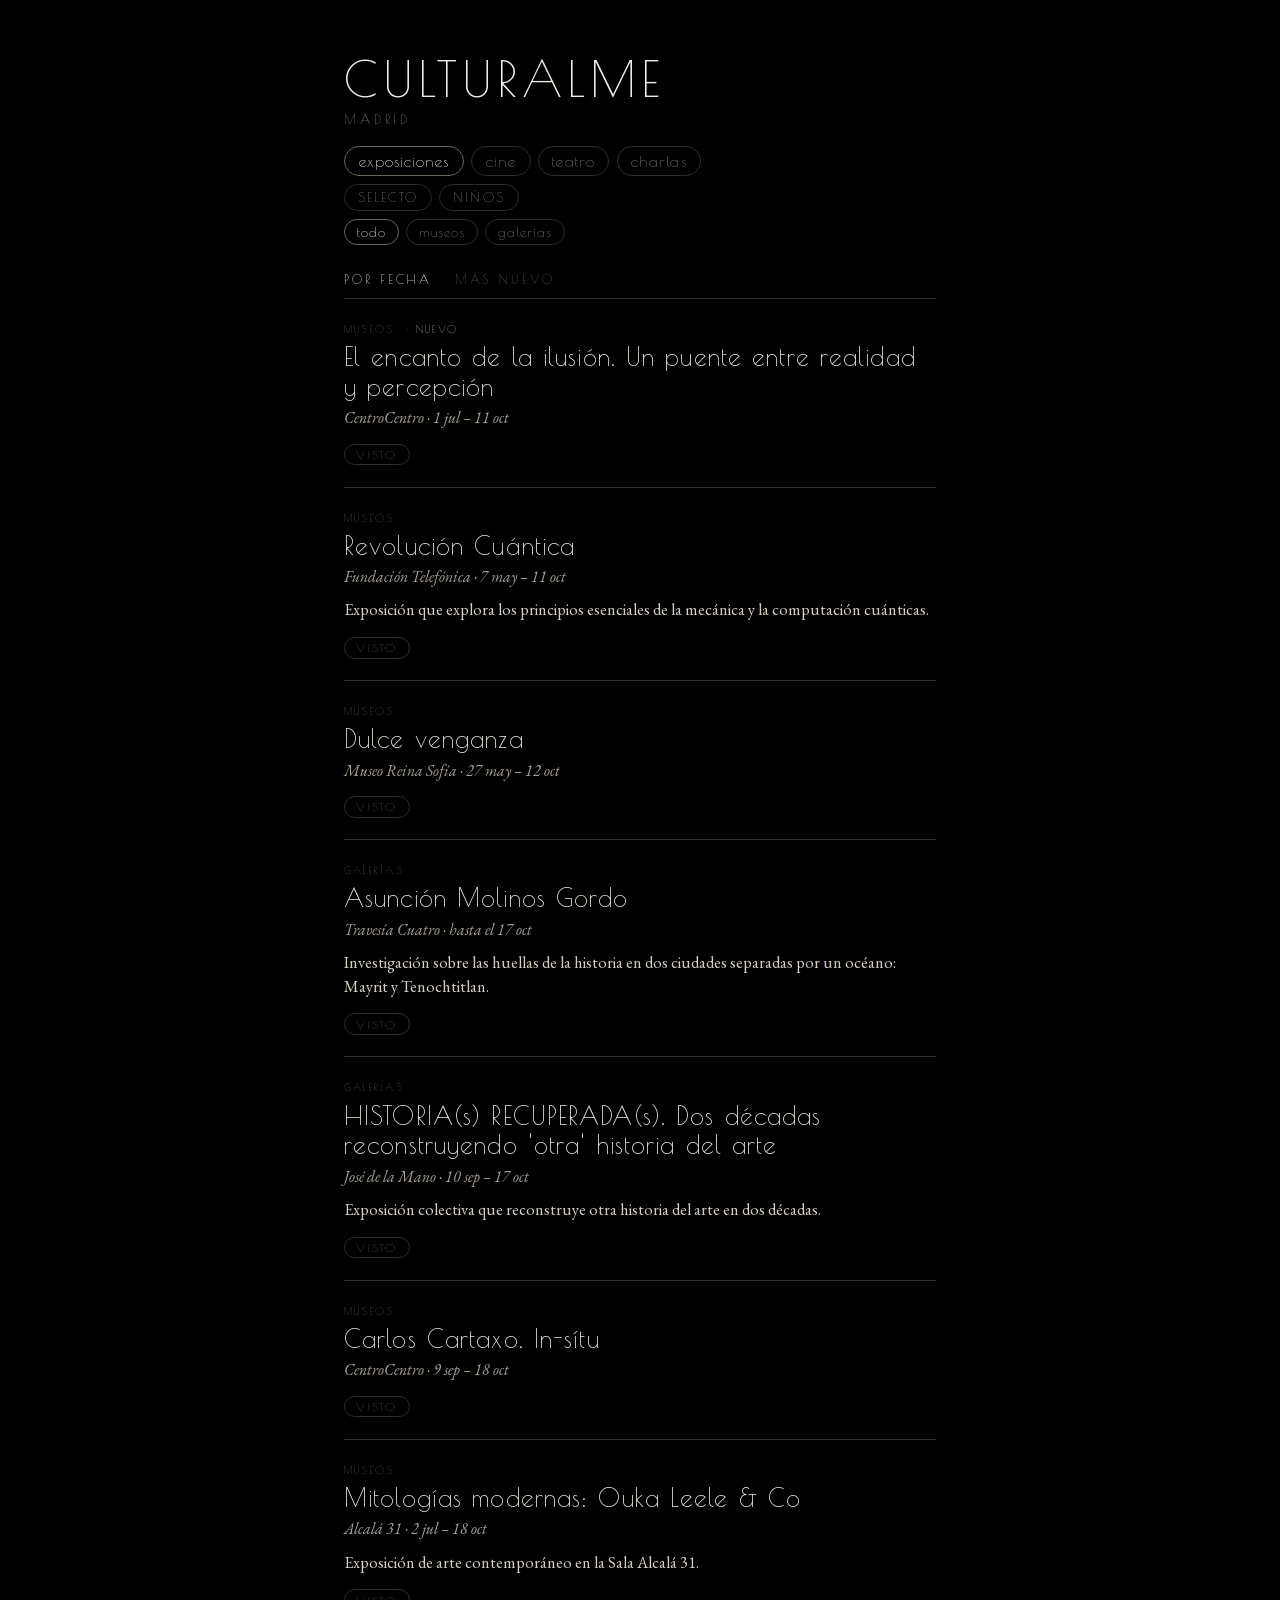
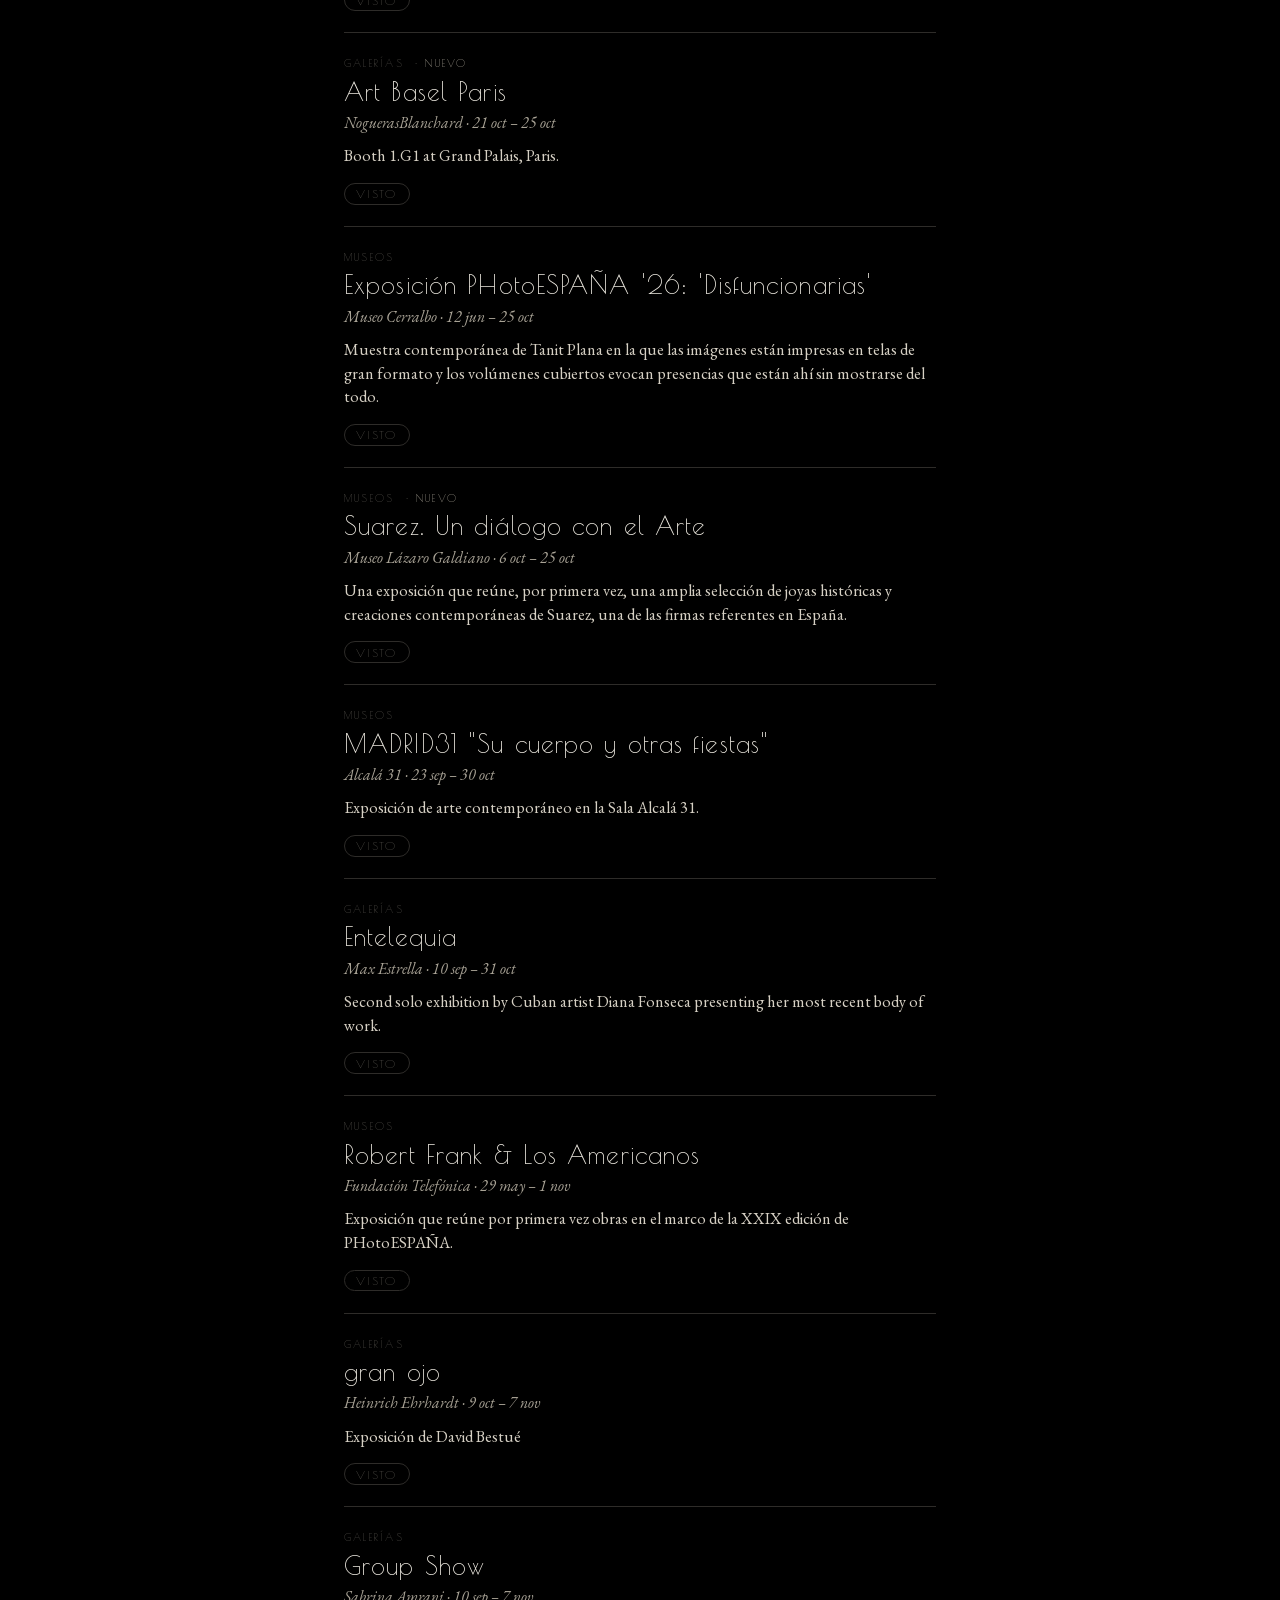
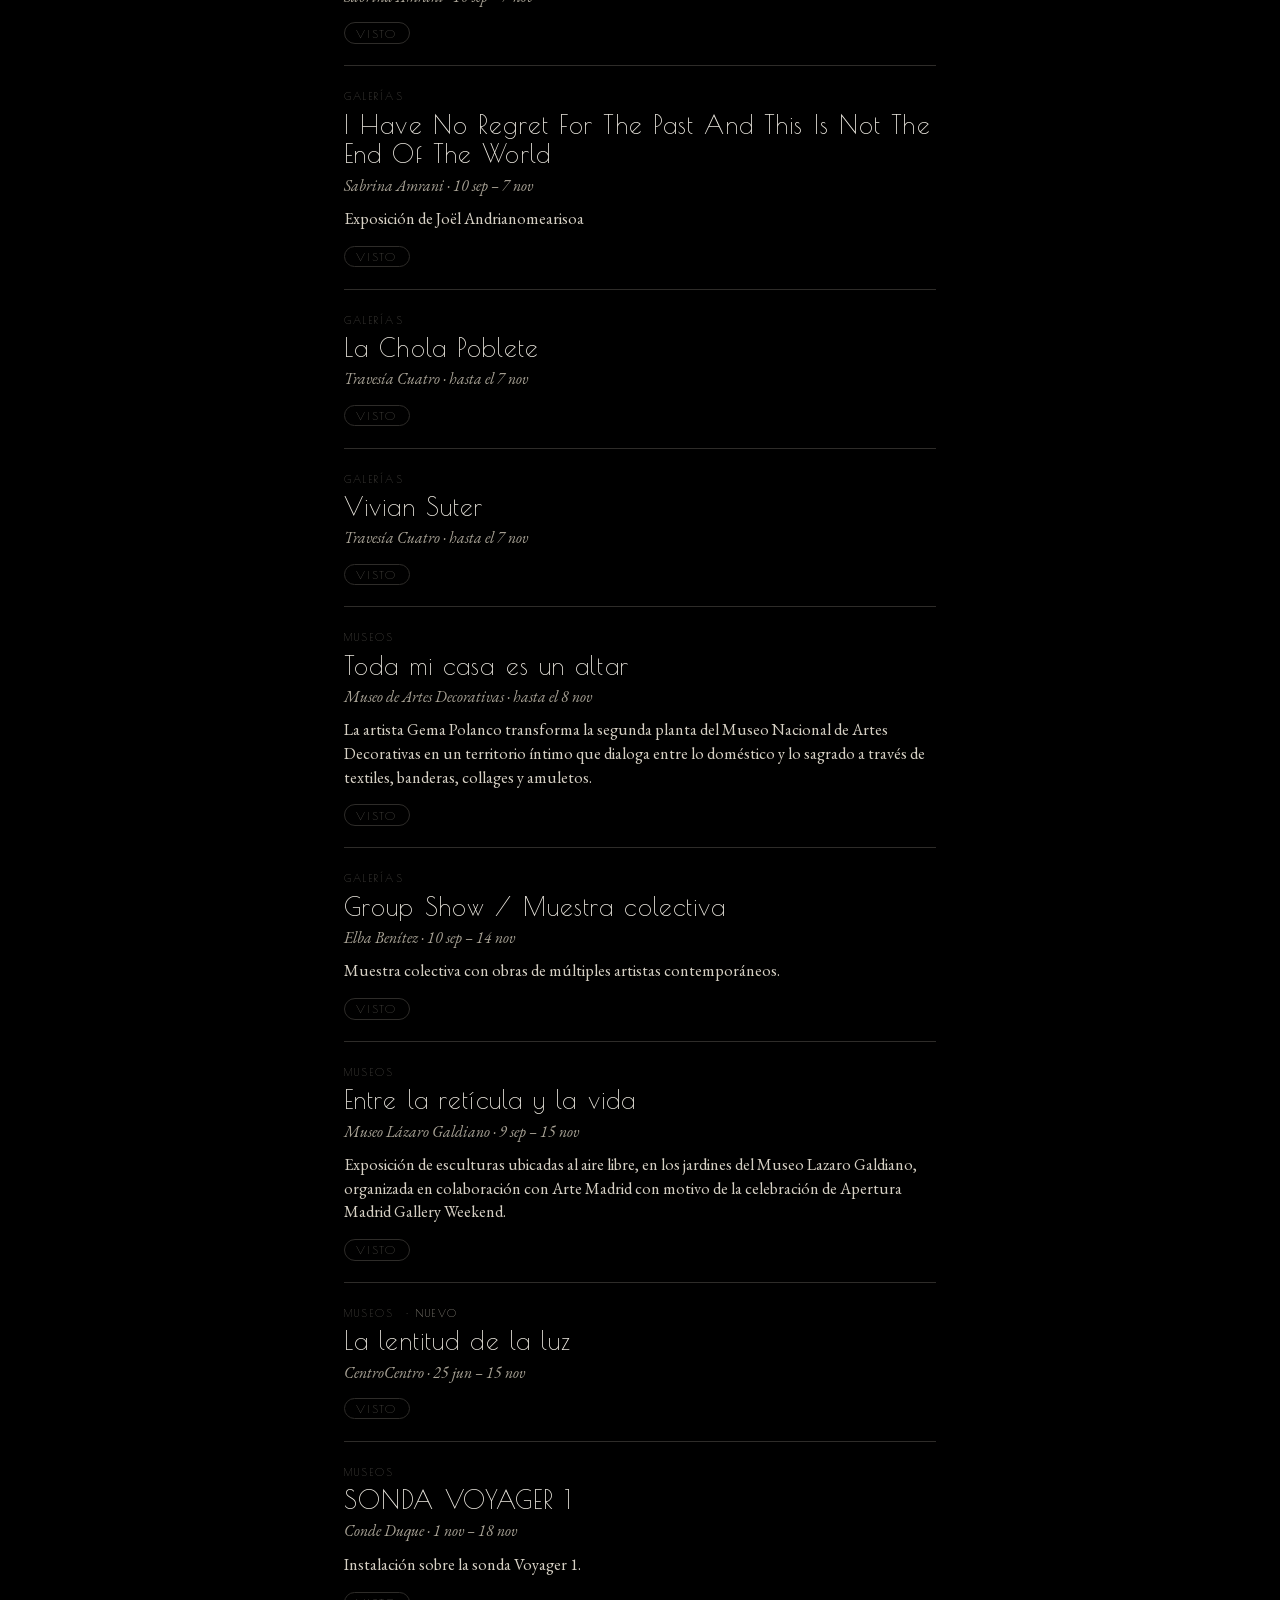
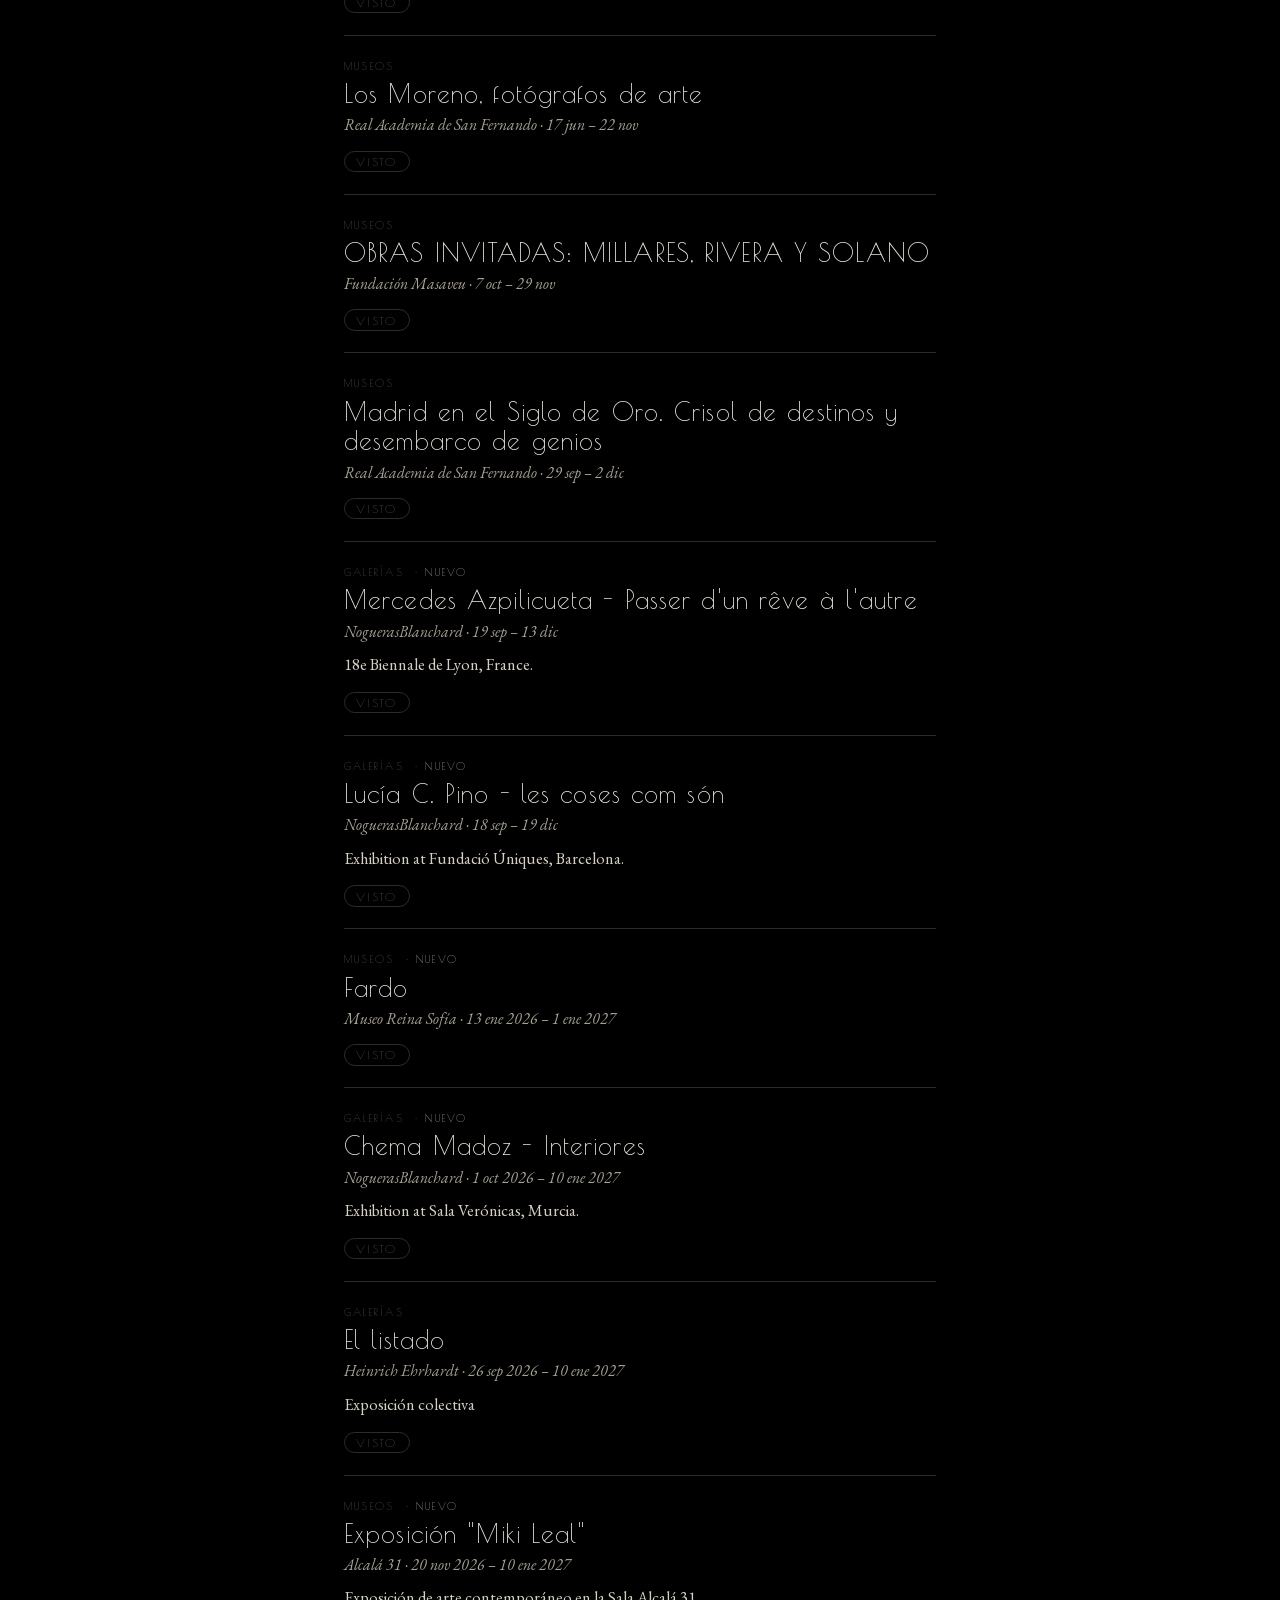
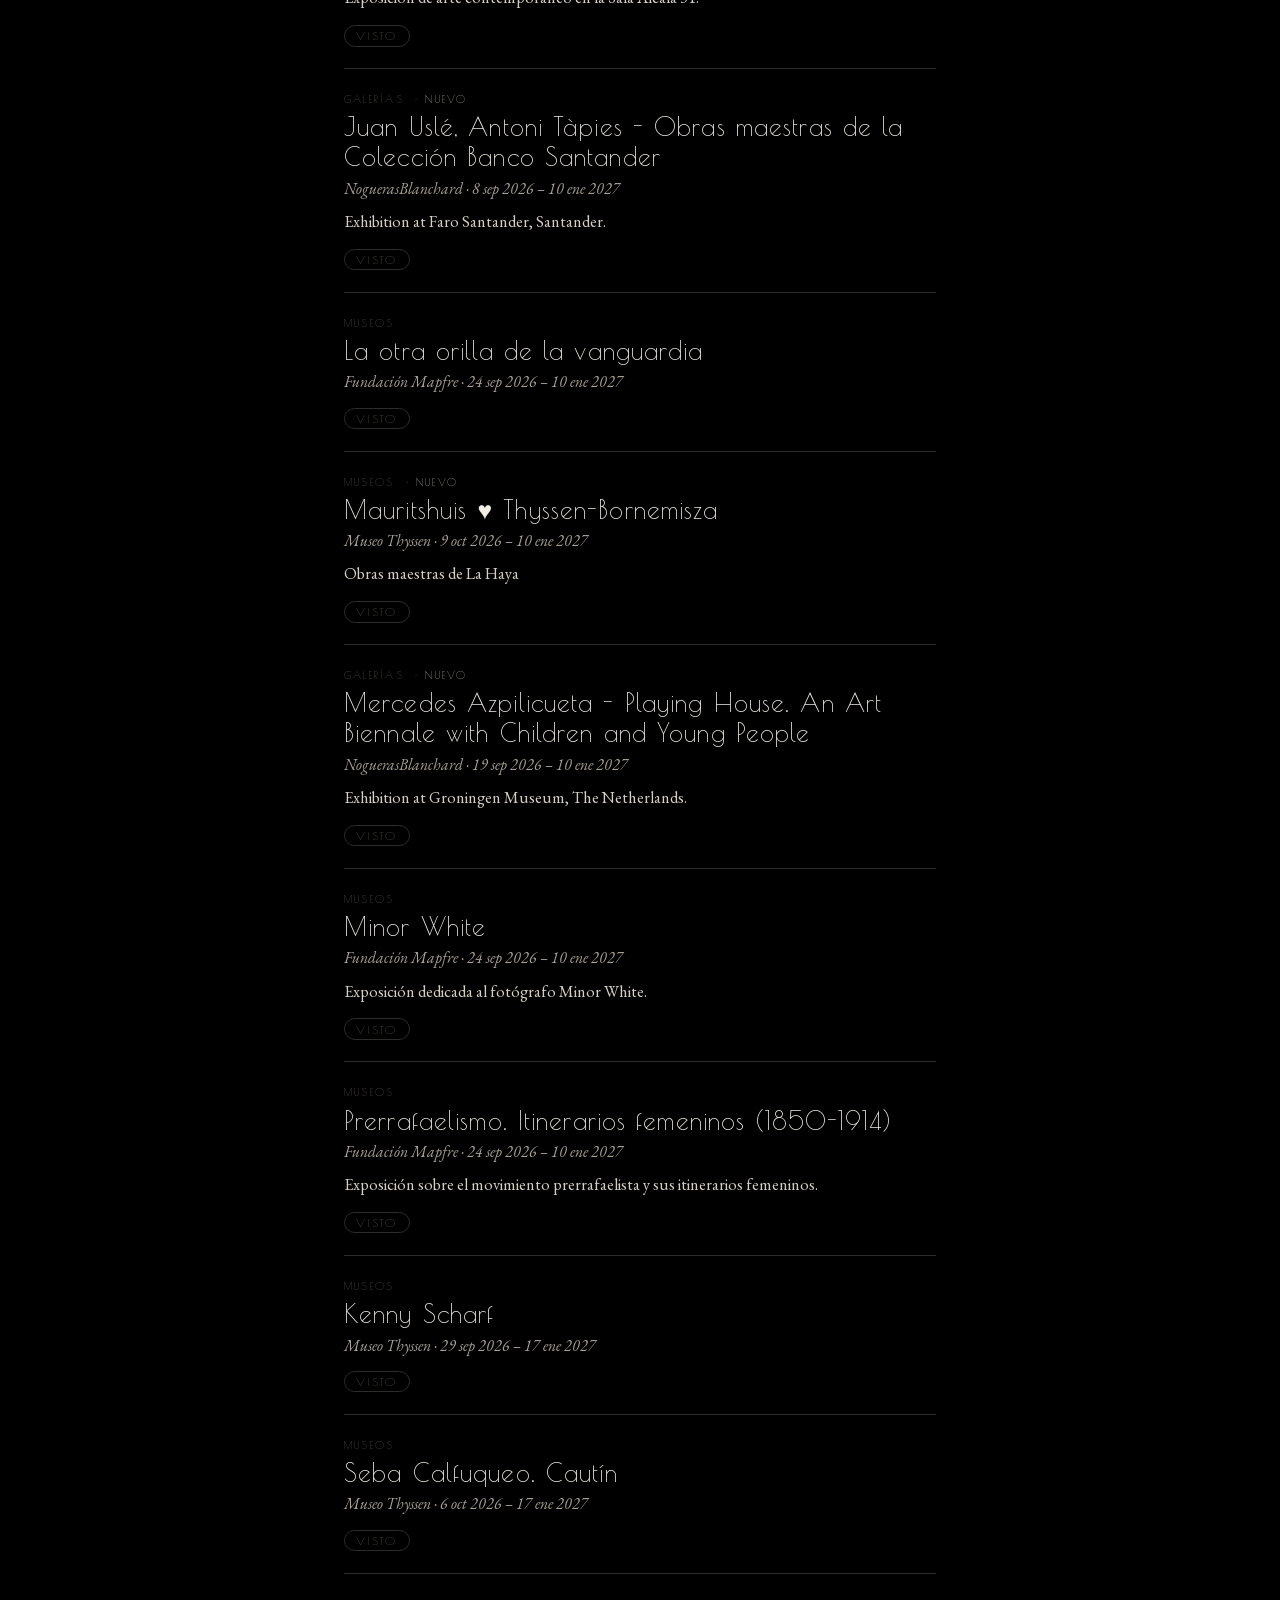
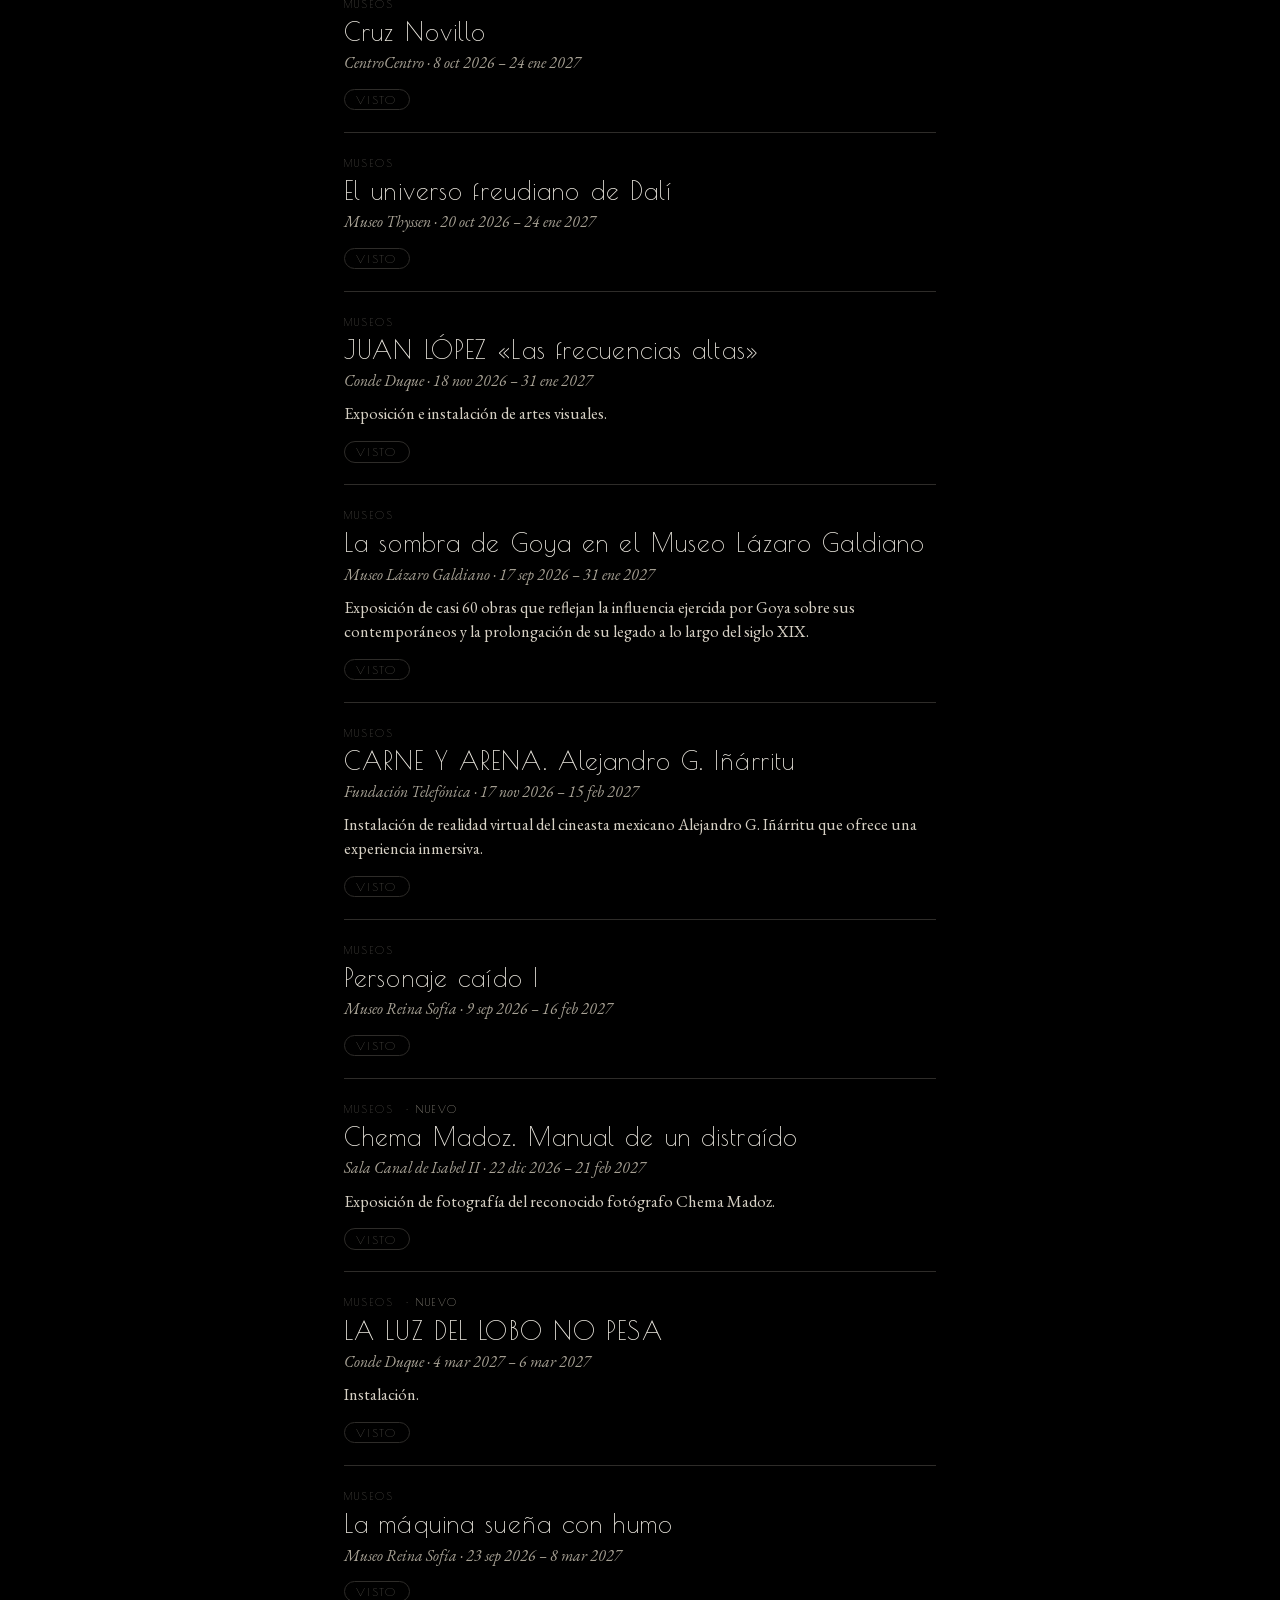
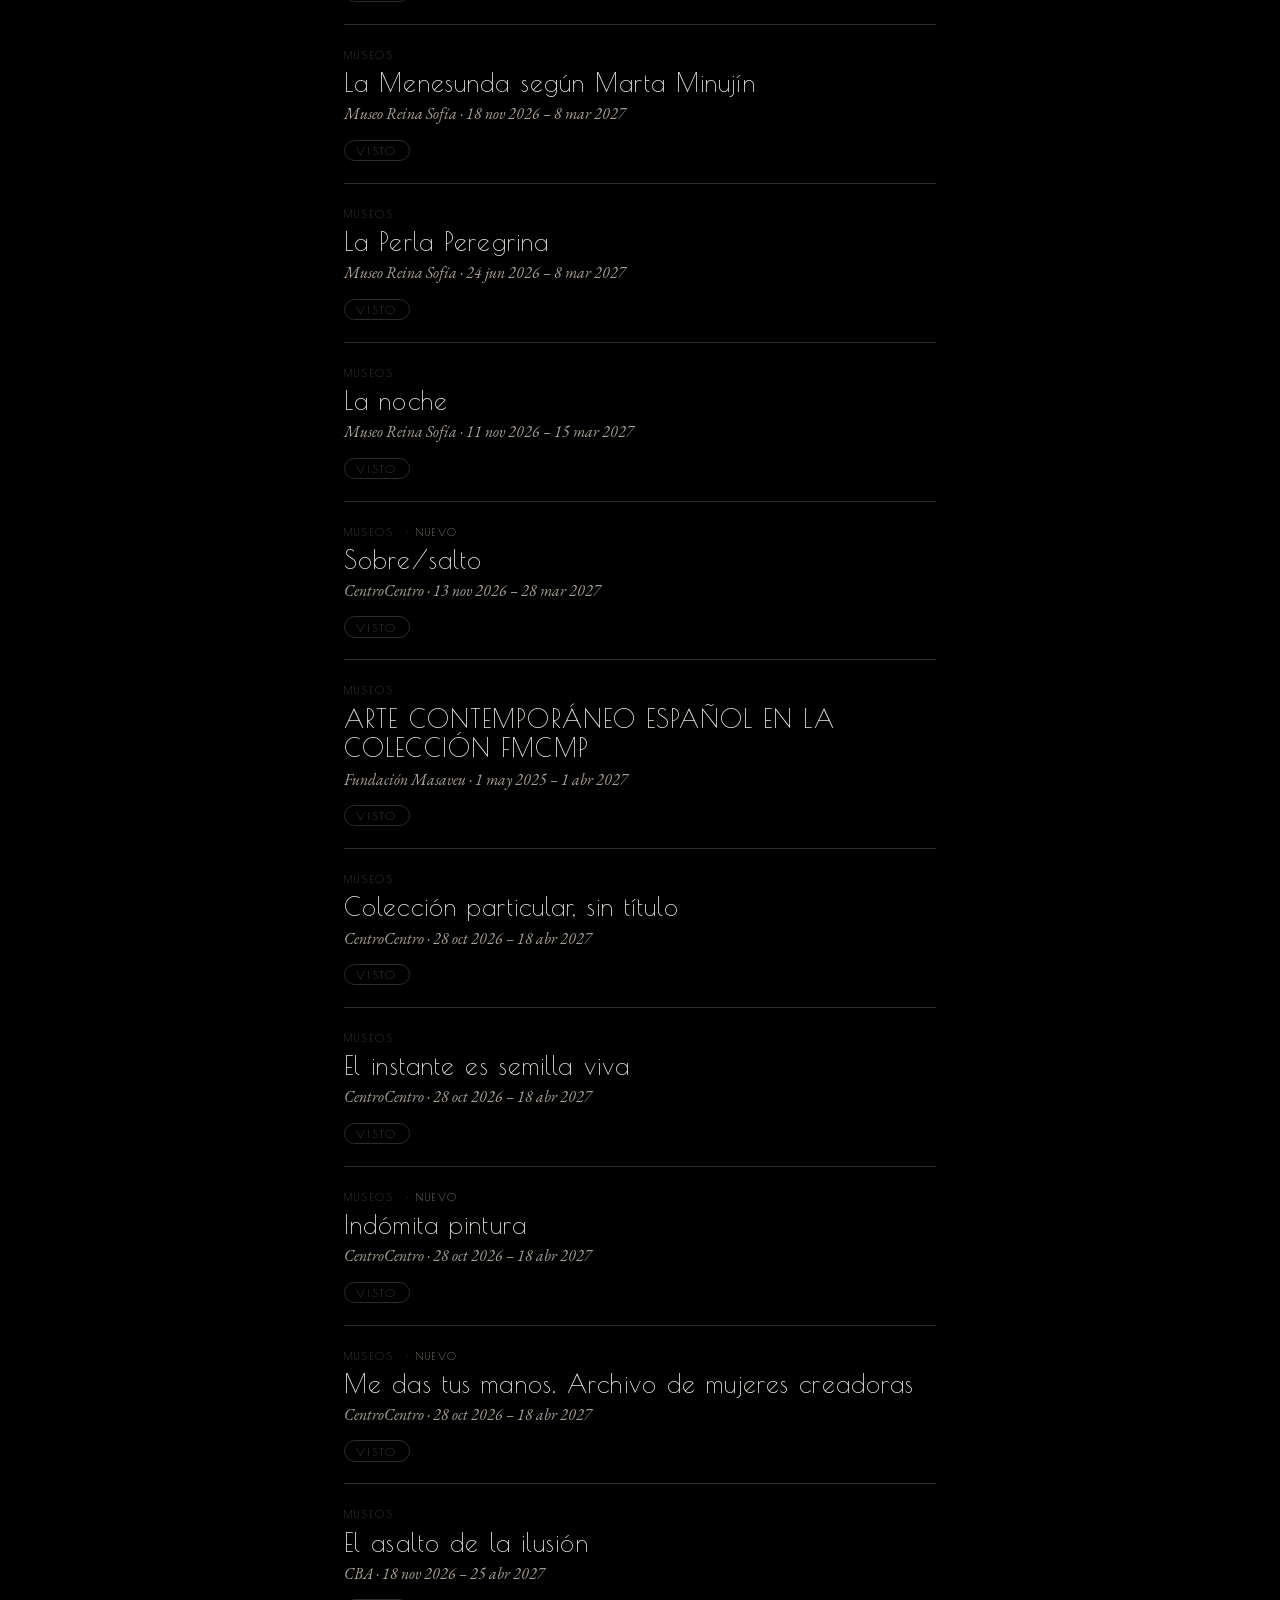
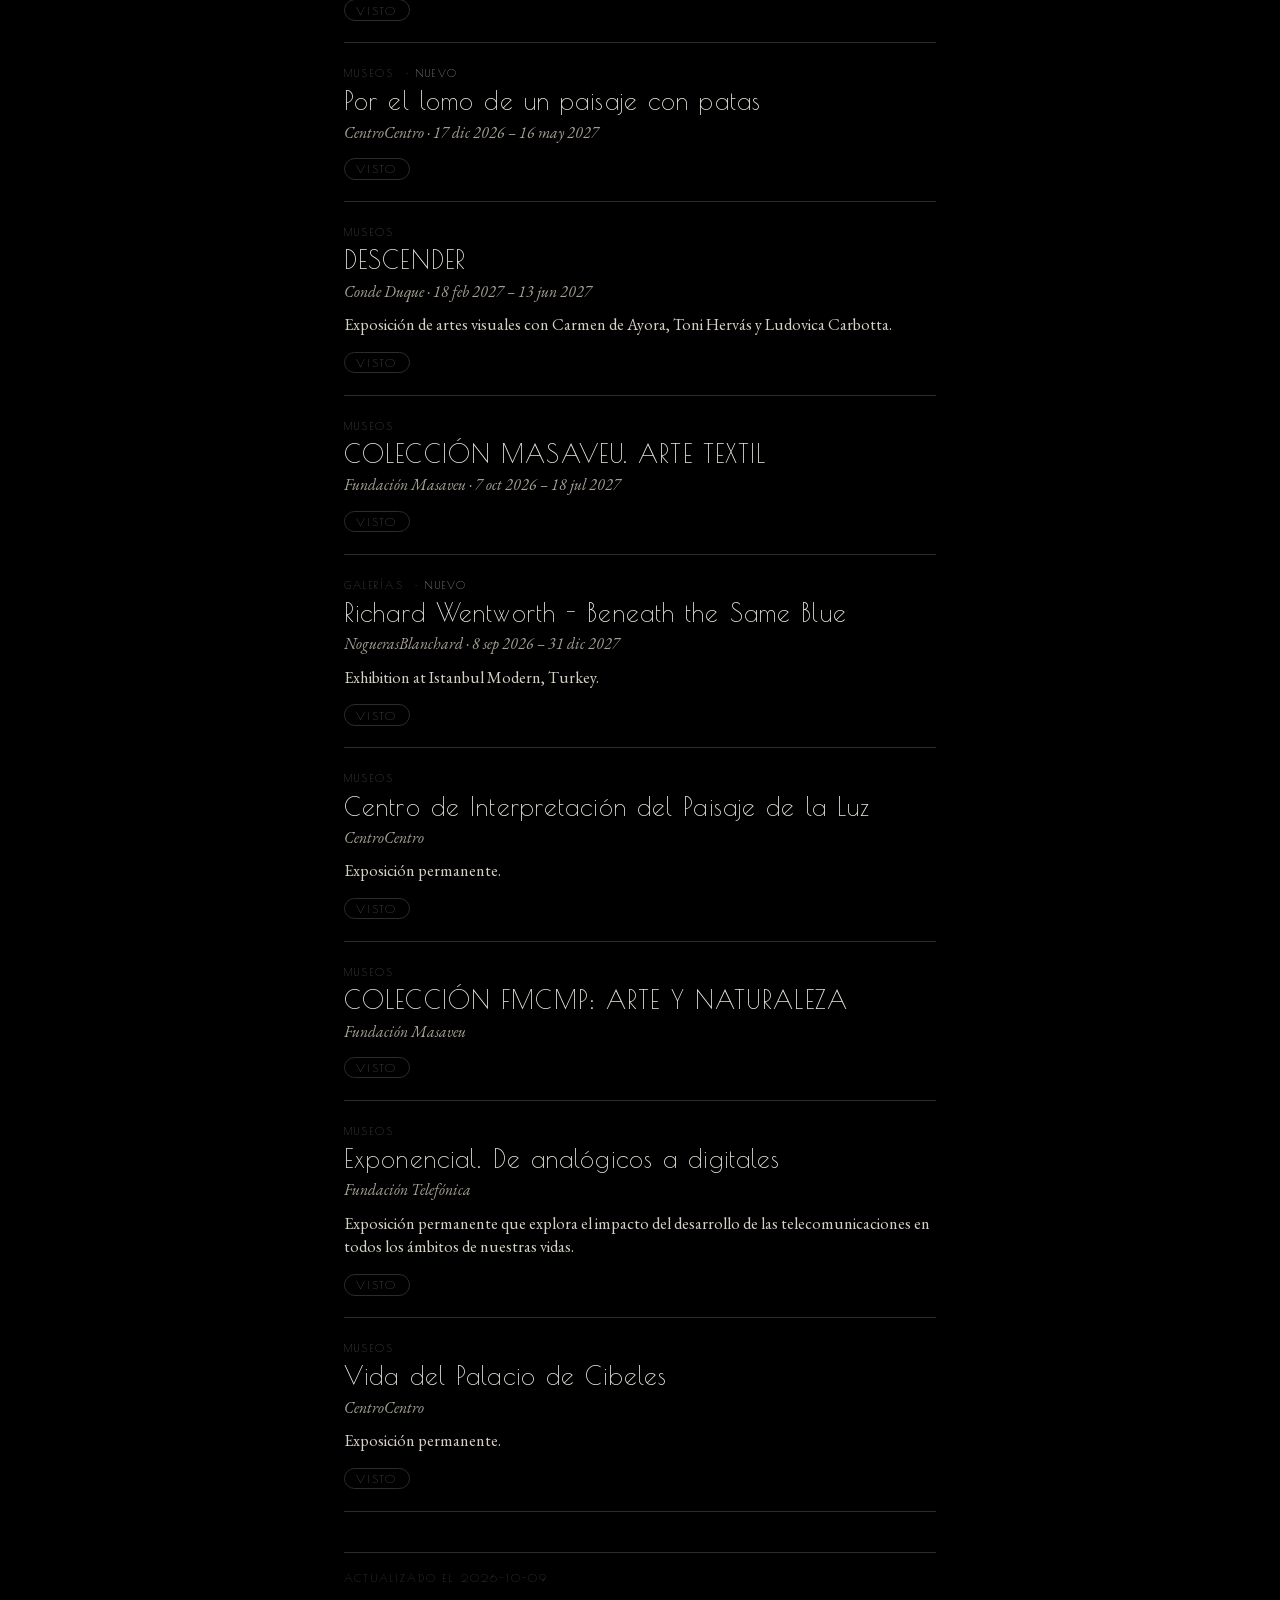
==== commit ebc1ef33: "update 2026-10-09" ====
--- a/docs/index.html
+++ b/docs/index.html
@@ -31,10 +31,10 @@
 
 <main id="lista"></main>
 
-<footer><p>Actualizado el 2026-10-02</p></footer>
+<footer><p>Actualizado el 2026-10-09</p></footer>
 
 <script>
-const EVENTOS = [{"title": "6ª Asamblea General de RENACER", "section": "charla", "plano": "charlas", "venue": null, "source": "Fundación Ramón Areces", "date_start": "2026-10-09", "date_end": null, "description": "Asamblea sobre metástasis cerebral", "url": "https://www.fundacionareces.es/fundacionareces/es/actividades/", "first_seen": "2026-10-02", "is_new": true, "kids": false, "selecto": false}, {"title": "A puerta cerrada", "section": "teatro", "plano": "teatro", "venue": null, "source": "Teatros del Canal", "date_start": "2026-12-05", "date_end": "2026-12-30", "description": "Teatro. Dir. Ainhoa Amestoy.", "url": "https://www.teatroscanal.com/cartelera-madrid/", "first_seen": "2026-07-10", "is_new": false, "kids": false, "selecto": true}, {"title": "A. Hacia otro estado de la carne", "section": "teatro", "plano": "teatro", "venue": null, "source": "Teatros del Canal", "date_start": "2027-04-15", "date_end": "2027-04-18", "description": "Artes vivas. La Señorita Blanco.", "url": "https://www.teatroscanal.com/cartelera-madrid/", "first_seen": "2026-07-10", "is_new": false, "kids": false, "selecto": false}, {"title": "ARTE CONTEMPORÁNEO ESPAÑOL EN LA COLECCIÓN FMCMP", "section": "museo", "plano": "expos", "venue": null, "source": "Fundación Masaveu", "date_start": "2025-05-04", "date_end": "2027-04-25", "description": "Exposición de arte contemporáneo español de la Colección FMCMP en el Espacio Brickell Key Centre de Miami.", "url": "https://www.fundacioncristinamasaveu.com/", "first_seen": "2026-04-10", "is_new": false, "kids": true, "selecto": true}, {"title": "Acción XM²", "section": "teatro", "plano": "teatro", "venue": null, "source": "Teatros del Canal", "date_start": "2027-03-07", "date_end": "2027-03-07", "description": "Acción performática. LA JUAN GALLERY.", "url": "https://www.teatroscanal.com/cartelera-madrid/", "first_seen": "2026-07-10", "is_new": false, "kids": false, "selecto": false}, {"title": "Adentro!", "section": "teatro", "plano": "teatro", "venue": null, "source": "Teatros del Canal", "date_start": "2026-11-14", "date_end": "2026-11-15", "description": "Danza. Diana Szeinblum.", "url": "https://www.teatroscanal.com/cartelera-madrid/", "first_seen": "2026-09-04", "is_new": false, "kids": true, "selecto": false}, {"title": "Adulto", "section": "cine", "plano": "cine", "venue": "Cines Embajadores", "source": "Cines Embajadores", "date_start": null, "date_end": null, "description": "Dir: Mariano González", "url": "https://cinesembajadores.es/madrid/", "first_seen": "2026-10-02", "is_new": true, "kids": false, "selecto": false}, {"title": "Al compás de la palabra", "section": "teatro", "plano": "teatro", "venue": null, "source": "Teatro de la Abadía", "date_start": "2026-10-14", "date_end": "2026-10-14", "description": "José María Gallardo.", "url": "https://www.teatroabadia.com/", "first_seen": "2026-09-18", "is_new": false, "kids": false, "selecto": false}, {"title": "Analphabet", "section": "teatro", "plano": "teatro", "venue": null, "source": "Teatros del Canal", "date_start": "2026-11-12", "date_end": "2026-11-12", "description": "Teatro, poesía y danza. Alberto Cortés.", "url": "https://www.teatroscanal.com/cartelera-madrid/", "first_seen": "2026-09-04", "is_new": false, "kids": false, "selecto": false}, {"title": "Antes del alba", "section": "teatro", "plano": "teatro", "venue": null, "source": "Teatros del Canal", "date_start": "2026-11-03", "date_end": "2026-11-04", "description": "Danza española y flamenco. José Ángel Capel.", "url": "https://www.teatroscanal.com/cartelera-madrid/", "first_seen": "2026-07-10", "is_new": false, "kids": false, "selecto": false}, {"title": "Apoyatura", "section": "teatro", "plano": "teatro", "venue": null, "source": "Teatros del Canal", "date_start": "2027-04-24", "date_end": "2027-04-25", "description": "Performance – música. Óscar Bueno.", "url": "https://www.teatroscanal.com/cartelera-madrid/", "first_seen": "2026-07-10", "is_new": false, "kids": false, "selecto": false}, {"title": "Artistas de la historia: Charles de Gaulle y Winston Churchill", "section": "charla", "plano": "charlas", "venue": null, "source": "Fundación Ramón Areces", "date_start": "2026-10-14", "date_end": null, "description": "Conferencia sobre historia de figuras políticas", "url": "https://www.fundacionareces.es/fundacionareces/es/actividades/", "first_seen": "2026-07-31", "is_new": false, "kids": false, "selecto": false}, {"title": "Assembly Hall", "section": "teatro", "plano": "teatro", "venue": null, "source": "Teatros del Canal", "date_start": "2027-05-06", "date_end": "2027-05-07", "description": "Danza teatro. Crystal Pite / Kidd Pivot.", "url": "https://www.teatroscanal.com/cartelera-madrid/", "first_seen": "2026-07-10", "is_new": false, "kids": true, "selecto": true}, {"title": "Asunción Molinos Gordo", "section": "galeria", "plano": "expos", "venue": null, "source": "Travesía Cuatro", "date_start": null, "date_end": "2026-10-17", "description": "Exposición individual en Travesía Cuatro Madrid.", "url": "https://www.travesiacuatro.com/", "first_seen": "2026-07-24", "is_new": false, "kids": true, "selecto": false}, {"title": "BAD APPLES", "section": "cine", "plano": "cine", "venue": "Cines Renoir (Princesa / Retiro / Plaza de España / Floridablanca)", "source": "Cines Renoir", "date_start": null, "date_end": null, "description": "Dir: Jonatan Etzler", "url": "https://www.cinesrenoir.com/", "first_seen": "2026-10-02", "is_new": true, "kids": false, "selecto": false}, {"title": "BAGJAN OKTYABR: TERAPIA DEL ALMA", "section": "teatro", "plano": "teatro", "venue": null, "source": "Teatro Calderón", "date_start": "2027-02-08", "date_end": null, "description": null, "url": "https://teatrocalderonmadrid.com/es/cartelera", "first_seen": "2026-07-17", "is_new": false, "kids": false, "selecto": false}, {"title": "Baco polaco", "section": "teatro", "plano": "teatro", "venue": null, "source": "Teatros del Canal", "date_start": "2026-10-02", "date_end": "2026-10-11", "description": "Teatro. Dir. Mauricio Kartun.", "url": "https://www.teatroscanal.com/cartelera-madrid/", "first_seen": "2026-07-10", "is_new": false, "kids": false, "selecto": true}, {"title": "CARNE Y ARENA. Alejandro G. Iñárritu", "section": "museo", "plano": "expos", "venue": null, "source": "Fundación Telefónica", "date_start": "2026-11-17", "date_end": "2027-02-15", "description": "La premiada instalación de realidad virtual del cineasta mexicano Alejandro G. Iñárritu con experiencia inmersiva.", "url": "https://espacio.fundaciontelefonica.com/exposiciones/", "first_seen": "2026-09-11", "is_new": false, "kids": false, "selecto": false}, {"title": "CHAH / BADAN", "section": "teatro", "plano": "teatro", "venue": null, "source": "Teatro del Barrio", "date_start": "2026-10-02", "date_end": "2026-10-04", "description": null, "url": "https://teatrodelbarrio.com/", "first_seen": "2026-10-02", "is_new": true, "kids": false, "selecto": false}, {"title": "CINCO SEGUNDOS", "section": "cine", "plano": "cine", "venue": "Cines Renoir (Princesa / Retiro / Plaza de España / Floridablanca)", "source": "Cines Renoir", "date_start": null, "date_end": null, "description": "Dir: Paolo Virzi", "url": "https://www.cinesrenoir.com/", "first_seen": "2026-10-02", "is_new": true, "kids": false, "selecto": false}, {"title": "COCO, EL MUSICAL", "section": "teatro", "plano": "teatro", "venue": null, "source": "Teatro Calderón", "date_start": "2027-02-07", "date_end": "2027-02-28", "description": null, "url": "https://teatrocalderonmadrid.com/es/cartelera", "first_seen": "2026-06-26", "is_new": false, "kids": true, "selecto": false}, {"title": "COLECCIÓN FMCMP: ARTE Y NATURALEZA", "section": "museo", "plano": "expos", "venue": null, "source": "Fundación Masaveu", "date_start": "2026-12-20", "date_end": null, "description": "Exposición de la Colección FMCMP sobre arte y naturaleza en el Centro FMCMP Morasverdes.", "url": "https://www.fundacioncristinamasaveu.com/", "first_seen": "2026-04-10", "is_new": false, "kids": true, "selecto": false}, {"title": "COLECCIÓN MASAVEU. ARTE TEXTIL", "section": "museo", "plano": "expos", "venue": null, "source": "Fundación Masaveu", "date_start": "2026-10-07", "date_end": "2027-07-18", "description": "Exposición de arte textil de la Colección Masaveu en el Centro FMCMP Madrid.", "url": "https://www.fundacioncristinamasaveu.com/", "first_seen": "2026-09-11", "is_new": false, "kids": true, "selecto": false}, {"title": "COLORES DEL SONIDO", "section": "teatro", "plano": "teatro", "venue": null, "source": "Teatro Calderón", "date_start": "2026-09-29", "date_end": "2026-12-22", "description": null, "url": "https://teatrocalderonmadrid.com/es/cartelera", "first_seen": "2026-07-10", "is_new": false, "kids": true, "selecto": false}, {"title": "CRONOS", "section": "cine", "plano": "cine", "venue": "Cines Renoir (Princesa / Retiro / Plaza de España / Floridablanca)", "source": "Cines Renoir", "date_start": null, "date_end": null, "description": "Dir: Fernando González Molina", "url": "https://www.cinesrenoir.com/", "first_seen": "2026-10-02", "is_new": true, "kids": false, "selecto": false}, {"title": "Cabeza borradora (VOSE)", "section": "cine", "plano": "cine", "venue": "Cines Embajadores", "source": "Cines Embajadores", "date_start": null, "date_end": null, "description": "Dir: David Lynch", "url": "https://cinesembajadores.es/madrid/", "first_seen": "2026-10-02", "is_new": true, "kids": false, "selecto": true}, {"title": "Calle esperanza", "section": "teatro", "plano": "teatro", "venue": null, "source": "Teatro Bellas Artes", "date_start": "2027-01-13", "date_end": null, "description": null, "url": "https://www.teatrobellasartes.es/", "first_seen": "2026-09-11", "is_new": false, "kids": false, "selecto": false}, {"title": "Canino (VOSE)", "section": "cine", "plano": "cine", "venue": "Cines Embajadores", "source": "Cines Embajadores", "date_start": null, "date_end": null, "description": "Dir: Yorgos Lanthimos", "url": "https://cinesembajadores.es/madrid/", "first_seen": "2026-10-02", "is_new": true, "kids": false, "selecto": true}, {"title": "Capiteles", "section": "galeria", "plano": "expos", "venue": null, "source": "NoguerasBlanchard", "date_start": "2026-10-01", "date_end": "2026-12-13", "description": "Exhibition at Museo de Navarra, Pamplona.", "url": "https://www.noguerasblanchard.com/", "first_seen": "2026-10-02", "is_new": true, "kids": false, "selecto": false}, {"title": "Carlos Cartaxo. In-sítu", "section": "museo", "plano": "expos", "venue": null, "source": "CentroCentro", "date_start": "2026-09-09", "date_end": "2026-10-18", "description": null, "url": "https://www.centrocentro.org/exposiciones", "first_seen": "2026-08-07", "is_new": false, "kids": true, "selecto": true}, {"title": "Carlos Franco. Por el lomo de un paisaje con patas", "section": "museo", "plano": "expos", "venue": null, "source": "CentroCentro", "date_start": "2026-12-17", "date_end": "2027-05-16", "description": null, "url": "https://www.centrocentro.org/exposiciones", "first_seen": "2026-07-17", "is_new": false, "kids": true, "selecto": true}, {"title": "Carmen (Ópera EN DIRECTO desde The Royal Opera House)", "section": "cine", "plano": "cine", "venue": "Cines Embajadores", "source": "Cines Embajadores", "date_start": null, "date_end": null, "description": "Dir: Damiano Michieletto — EVENTO ESPECIAL", "url": "https://cinesembajadores.es/madrid/", "first_seen": "2026-10-02", "is_new": true, "kids": true, "selecto": true}, {"title": "Carretera perdida (VOSE)", "section": "cine", "plano": "cine", "venue": "Cines Embajadores", "source": "Cines Embajadores", "date_start": null, "date_end": null, "description": "Dir: David Lynch", "url": "https://cinesembajadores.es/madrid/", "first_seen": "2026-10-02", "is_new": true, "kids": false, "selecto": true}, {"title": "Ceniza en la boca", "section": "cine", "plano": "cine", "venue": "Cines Embajadores", "source": "Cines Embajadores", "date_start": null, "date_end": null, "description": "Dir: Diego Luna", "url": "https://cinesembajadores.es/madrid/", "first_seen": "2026-10-02", "is_new": true, "kids": false, "selecto": false}, {"title": "Centro de Interpretación del Paisaje de la Luz. Vida del Palacio de Cibeles", "section": "museo", "plano": "expos", "venue": null, "source": "CentroCentro", "date_start": null, "date_end": null, "description": "Exposición permanente", "url": "https://www.centrocentro.org/exposiciones", "first_seen": "2026-09-04", "is_new": false, "kids": false, "selecto": false}, {"title": "Chula The Clown – Julieta", "section": "teatro", "plano": "teatro", "venue": null, "source": "Teatros del Canal", "date_start": "2026-12-12", "date_end": "2026-12-13", "description": "Teatro físico / clown. Chula The Clown.", "url": "https://www.teatroscanal.com/cartelera-madrid/", "first_seen": "2026-09-04", "is_new": false, "kids": true, "selecto": false}, {"title": "Cibeles, el ritual", "section": "teatro", "plano": "teatro", "venue": null, "source": "Teatros del Canal", "date_start": "2026-12-09", "date_end": "2027-01-03", "description": "Danza española. Ballet Español de la Comunidad de Madrid.", "url": "https://www.teatroscanal.com/cartelera-madrid/", "first_seen": "2026-07-10", "is_new": false, "kids": true, "selecto": false}, {"title": "Cine En Clave de Piano: Chopin (VOSE)", "section": "cine", "plano": "cine", "venue": "Cines Embajadores", "source": "Cines Embajadores", "date_start": null, "date_end": null, "description": "Dir: Michal Kwiecinski — EVENTO ESPECIAL", "url": "https://cinesembajadores.es/madrid/", "first_seen": "2026-10-02", "is_new": true, "kids": false, "selecto": false}, {"title": "Cirugía Torácica en España: estado actual, retos y perspectivas futuras", "section": "charla", "plano": "charlas", "venue": null, "source": "Fundación Ramón Areces", "date_start": "2026-10-28", "date_end": null, "description": "Mesa redonda", "url": "https://www.fundacionareces.es/fundacionareces/es/actividades/", "first_seen": "2026-10-02", "is_new": true, "kids": false, "selecto": false}, {"title": "Clásicos al detalle: Apocalypse Now", "section": "cine", "plano": "cine", "venue": "Cines Embajadores", "source": "Cines Embajadores", "date_start": null, "date_end": null, "description": "PASE CON COLOQUIO", "url": "https://cinesembajadores.es/madrid/", "first_seen": "2026-10-02", "is_new": true, "kids": false, "selecto": true}, {"title": "Collons!", "section": "teatro", "plano": "teatro", "venue": null, "source": "Teatros del Canal", "date_start": "2026-11-28", "date_end": "2026-11-29", "description": "Teatro documental. L'Autèntica / Verónica Pallini y Marco Canale.", "url": "https://www.teatroscanal.com/cartelera-madrid/", "first_seen": "2026-09-04", "is_new": false, "kids": false, "selecto": true}, {"title": "Conferencia Magistral de Mariana Mazzucato", "section": "charla", "plano": "charlas", "venue": null, "source": "Fundación Rafael del Pino", "date_start": "2026-10-05", "date_end": null, "description": "Bien común", "url": "https://frdelpino.es/eventos/todos-los-eventos/", "first_seen": "2026-10-02", "is_new": true, "kids": false, "selecto": true}, {"title": "Conferencia Magistral de Mauro Guillén", "section": "charla", "plano": "charlas", "venue": null, "source": "Fundación Rafael del Pino", "date_start": "2026-10-20", "date_end": null, "description": "Criptomonedas", "url": "https://frdelpino.es/eventos/todos-los-eventos/", "first_seen": "2026-04-10", "is_new": false, "kids": false, "selecto": true}, {"title": "Congreso América y Madrid", "section": "charla", "plano": "charlas", "venue": null, "source": "CBA", "date_start": "2026-10-14", "date_end": null, "description": null, "url": "https://www.circulobellasartes.com/agenda/", "first_seen": "2026-10-02", "is_new": true, "kids": false, "selecto": false}, {"title": "Coro de estancias x Ana Almagro", "section": "teatro", "plano": "teatro", "venue": null, "source": "Teatros del Canal", "date_start": "2026-12-03", "date_end": "2026-12-04", "description": "Flamenco contemporáneo. Ana Almagro.", "url": "https://www.teatroscanal.com/cartelera-madrid/", "first_seen": "2026-07-10", "is_new": false, "kids": false, "selecto": false}, {"title": "Cristito y la madre canaria", "section": "teatro", "plano": "teatro", "venue": null, "source": "Teatro Bellas Artes", "date_start": "2026-11-16", "date_end": "2026-11-16", "description": null, "url": "https://www.teatrobellasartes.es/", "first_seen": "2026-10-02", "is_new": true, "kids": false, "selecto": false}, {"title": "Cruz Novillo", "section": "museo", "plano": "expos", "venue": null, "source": "CentroCentro", "date_start": "2026-10-08", "date_end": "2027-01-24", "description": null, "url": "https://www.centrocentro.org/exposiciones", "first_seen": "2026-08-07", "is_new": false, "kids": true, "selecto": true}, {"title": "Cómo lidiar con una superpotencia impredecible", "section": "charla", "plano": "charlas", "venue": null, "source": "Fundación Ramón Areces", "date_start": "2026-10-13", "date_end": null, "description": "Conferencia organizada por Davis Center for Russian and Eurasian Studies (Harvard University) y Fundación Ramón Areces", "url": "https://www.fundacionareces.es/fundacionareces/es/actividades/", "first_seen": "2026-09-25", "is_new": false, "kids": false, "selecto": true}, {"title": "DESCENDER", "section": "museo", "plano": "expos", "venue": null, "source": "Conde Duque", "date_start": "2027-02-18", "date_end": "2027-06-13", "description": "Exposición de artes visuales de Carmen de Ayora y Toni Hervás, Ludovica Carbotta.", "url": "https://www.condeduquemadrid.es/programacion", "first_seen": "2026-09-11", "is_new": false, "kids": true, "selecto": false}, {"title": "DIE GANZE ZEIT", "section": "galeria", "plano": "expos", "venue": null, "source": "NoguerasBlanchard", "date_start": "2026-06-21", "date_end": "2026-10-04", "description": "Exhibition at Kunstmuseum Heidenheim, Heidenheim an der Brenz.", "url": "https://www.noguerasblanchard.com/", "first_seen": "2026-07-03", "is_new": false, "kids": false, "selecto": false}, {"title": "DIGGER", "section": "cine", "plano": "cine", "venue": "Cines Renoir (Princesa / Retiro / Plaza de España / Floridablanca)", "source": "Cines Renoir", "date_start": null, "date_end": null, "description": "Dir: Alejandro Gonzalez Iñarritu — ESTRENO", "url": "https://www.cinesrenoir.com/", "first_seen": "2026-10-02", "is_new": true, "kids": false, "selecto": true}, {"title": "Deseando amar (VOSE)", "section": "cine", "plano": "cine", "venue": "Cines Embajadores", "source": "Cines Embajadores", "date_start": null, "date_end": null, "description": "Dir: Wong Kar-Wai", "url": "https://cinesembajadores.es/madrid/", "first_seen": "2026-10-02", "is_new": true, "kids": false, "selecto": true}, {"title": "Die Wildente (El pato salvaje)", "section": "teatro", "plano": "teatro", "venue": null, "source": "Teatros del Canal", "date_start": "2027-02-12", "date_end": "2027-02-13", "description": "Teatro. Dir. Thomas Ostermeier. Henrik Ibsen / Schaubühne Berlin.", "url": "https://www.teatroscanal.com/cartelera-madrid/", "first_seen": "2026-07-10", "is_new": false, "kids": false, "selecto": true}, {"title": "Digger (DOBLADA AL ESPAÑOL)", "section": "cine", "plano": "cine", "venue": "Cines Embajadores", "source": "Cines Embajadores", "date_start": null, "date_end": null, "description": "Dir: Alejandro González Iñárritu", "url": "https://cinesembajadores.es/madrid/", "first_seen": "2026-10-02", "is_new": true, "kids": false, "selecto": false}, {"title": "Digger (VOSE)", "section": "cine", "plano": "cine", "venue": "Cines Embajadores", "source": "Cines Embajadores", "date_start": null, "date_end": null, "description": "Dir: Alejandro González Iñárritu", "url": "https://cinesembajadores.es/madrid/", "first_seen": "2026-10-02", "is_new": true, "kids": false, "selecto": false}, {"title": "Diálogo entre Asier Alea, Victor Mulas, Jorge Cortell Albert y Mercedes Delgado", "section": "charla", "plano": "charlas", "venue": null, "source": "Fundación Rafael del Pino", "date_start": "2026-11-05", "date_end": null, "description": "El futuro de Madrid: Centros de Innovación y la Carrera Global por el Talento", "url": "https://frdelpino.es/eventos/todos-los-eventos/", "first_seen": "2026-10-02", "is_new": true, "kids": false, "selecto": true}, {"title": "Diálogo entre Francisco J. Gan Pampols y Lucy Easthope", "section": "charla", "plano": "charlas", "venue": null, "source": "Fundación Rafael del Pino", "date_start": "2026-10-28", "date_end": null, "description": "La resiliencia como destino: individuos, instituciones y sociedades ante shocks sucesivos", "url": "https://frdelpino.es/eventos/todos-los-eventos/", "first_seen": "2026-09-11", "is_new": false, "kids": false, "selecto": false}, {"title": "Domingo de clásicos: El hombre tranquilo (VOSE)", "section": "cine", "plano": "cine", "venue": "Cines Embajadores", "source": "Cines Embajadores", "date_start": null, "date_end": null, "description": "Dir: John Ford — EVENTO ESPECIAL", "url": "https://cinesembajadores.es/madrid/", "first_seen": "2026-10-02", "is_new": true, "kids": true, "selecto": true}, {"title": "Domingo de clásicos: La Strada (VOSE)", "section": "cine", "plano": "cine", "venue": "Cines Embajadores", "source": "Cines Embajadores", "date_start": null, "date_end": null, "description": "Dir: Federico Fellini — EVENTO ESPECIAL", "url": "https://cinesembajadores.es/madrid/", "first_seen": "2026-10-02", "is_new": true, "kids": false, "selecto": true}, {"title": "Domingo de clásicos: Master and commander, al otro lado del mundo (VOSE)", "section": "cine", "plano": "cine", "venue": "Cines Embajadores", "source": "Cines Embajadores", "date_start": null, "date_end": null, "description": "Dir: Peter Weir — EVENTO ESPECIAL", "url": "https://cinesembajadores.es/madrid/", "first_seen": "2026-10-02", "is_new": true, "kids": false, "selecto": true}, {"title": "Domingo de clásicos: Érase una vez en América (VOSE)", "section": "cine", "plano": "cine", "venue": "Cines Embajadores", "source": "Cines Embajadores", "date_start": null, "date_end": null, "description": "Dir: Sergio Leone — EVENTO ESPECIAL", "url": "https://cinesembajadores.es/madrid/", "first_seen": "2026-10-02", "is_new": true, "kids": false, "selecto": true}, {"title": "Don Juan Desenmascarado", "section": "teatro", "plano": "teatro", "venue": null, "source": "Nave 73", "date_start": "2026-10-29", "date_end": "2026-11-01", "description": null, "url": "https://nave73.es/programacion/", "first_seen": "2026-09-18", "is_new": false, "kids": false, "selecto": false}, {"title": "Don Quijote", "section": "teatro", "plano": "teatro", "venue": null, "source": "Teatros del Canal", "date_start": "2027-02-25", "date_end": "2027-02-27", "description": "Danza. Compañía Nacional de Danza / Muriel Romero.", "url": "https://www.teatroscanal.com/cartelera-madrid/", "first_seen": "2026-07-10", "is_new": false, "kids": true, "selecto": false}, {"title": "Donnie Darko (VOSE)", "section": "cine", "plano": "cine", "venue": "Cines Embajadores", "source": "Cines Embajadores", "date_start": null, "date_end": null, "description": "Dir: Richard Kelly", "url": "https://cinesembajadores.es/madrid/", "first_seen": "2026-10-02", "is_new": true, "kids": false, "selecto": true}, {"title": "Drácula", "section": "teatro", "plano": "teatro", "venue": null, "source": "Teatro Calderón", "date_start": "2026-10-24", "date_end": "2027-01-10", "description": null, "url": "https://teatrocalderonmadrid.com/es/cartelera", "first_seen": "2026-05-29", "is_new": false, "kids": false, "selecto": false}, {"title": "Dulce venganza", "section": "museo", "plano": "expos", "venue": null, "source": "Museo Reina Sofía", "date_start": "2026-05-27", "date_end": "2026-10-12", "description": "Obra de Felix Gonzalez-Torres.", "url": "https://www.museoreinasofia.es/exposiciones", "first_seen": "2026-09-25", "is_new": false, "kids": true, "selecto": true}, {"title": "Dune: Parte Tres (VOSE)", "section": "cine", "plano": "cine", "venue": "Cines Embajadores", "source": "Cines Embajadores", "date_start": null, "date_end": null, "description": "Dir: Denis Villeneuve — ESTRENO", "url": "https://cinesembajadores.es/madrid/", "first_seen": "2026-10-02", "is_new": true, "kids": true, "selecto": false}, {"title": "EL SER QUERIDO", "section": "cine", "plano": "cine", "venue": "Cines Renoir (Princesa / Retiro / Plaza de España / Floridablanca)", "source": "Cines Renoir", "date_start": null, "date_end": null, "description": "Dir: Rodrigo Sorogoyen", "url": "https://www.cinesrenoir.com/", "first_seen": "2026-10-02", "is_new": true, "kids": false, "selecto": true}, {"title": "EN EL CORAZÓN DE LA BESTIA", "section": "cine", "plano": "cine", "venue": "Cines Renoir (Princesa / Retiro / Plaza de España / Floridablanca)", "source": "Cines Renoir", "date_start": null, "date_end": null, "description": "Dir: David Ayer", "url": "https://www.cinesrenoir.com/", "first_seen": "2026-10-02", "is_new": true, "kids": false, "selecto": false}, {"title": "ESPEJOS DE CARNAVAL", "section": "teatro", "plano": "teatro", "venue": null, "source": "Sala Cuarta Pared", "date_start": null, "date_end": null, "description": "Obra teatral sobre los ritos de paso y su vigencia en la sociedad contemporánea; espectáculo musical para voz, acordeón, chalumeau, percusión y cuerpo.", "url": "https://www.cuartapared.es/", "first_seen": "2026-10-02", "is_new": true, "kids": true, "selecto": false}, {"title": "El Planteamiento de la Restauración canovista", "section": "charla", "plano": "charlas", "venue": null, "source": "Fundación Ramón Areces", "date_start": "2026-10-22", "date_end": null, "description": "Conferencia", "url": "https://www.fundacionareces.es/fundacionareces/es/actividades/", "first_seen": "2026-10-02", "is_new": true, "kids": false, "selecto": false}, {"title": "El Señor de los Anillos y El Hobbit en Concierto", "section": "teatro", "plano": "teatro", "venue": null, "source": "Teatro Calderón", "date_start": "2027-04-27", "date_end": null, "description": null, "url": "https://teatrocalderonmadrid.com/es/cartelera", "first_seen": "2026-07-03", "is_new": false, "kids": true, "selecto": false}, {"title": "El arroz como casa", "section": "teatro", "plano": "teatro", "venue": null, "source": "Teatros del Canal", "date_start": "2027-05-09", "date_end": "2027-05-09", "description": "Performance colectiva.", "url": "https://www.teatroscanal.com/cartelera-madrid/", "first_seen": "2026-07-10", "is_new": false, "kids": false, "selecto": false}, {"title": "El asalto de la ilusión", "section": "museo", "plano": "expos", "venue": null, "source": "CBA", "date_start": "2026-11-18", "date_end": "2027-04-25", "description": null, "url": "https://www.circulobellasartes.com/exposiciones/", "first_seen": "2026-10-02", "is_new": true, "kids": false, "selecto": false}, {"title": "El bosque de coco", "section": "teatro", "plano": "teatro", "venue": null, "source": "Teatro Bellas Artes", "date_start": "2026-12-26", "date_end": null, "description": null, "url": "https://www.teatrobellasartes.es/", "first_seen": "2026-09-04", "is_new": false, "kids": false, "selecto": false}, {"title": "El buen marido – OSTROGODIA", "section": "teatro", "plano": "teatro", "venue": null, "source": "Nave 73", "date_start": "2026-10-22", "date_end": "2026-10-23", "description": null, "url": "https://nave73.es/programacion/", "first_seen": "2026-09-18", "is_new": false, "kids": false, "selecto": false}, {"title": "El cascanueces (Ballet EN DIRECTO desde The Royal Ballet)", "section": "cine", "plano": "cine", "venue": "Cines Embajadores", "source": "Cines Embajadores", "date_start": null, "date_end": null, "description": "Dir: Peter Wright — EVENTO ESPECIAL", "url": "https://cinesembajadores.es/madrid/", "first_seen": "2026-10-02", "is_new": true, "kids": true, "selecto": true}, {"title": "El genoma del pavo", "section": "teatro", "plano": "teatro", "venue": null, "source": "Teatro Bellas Artes", "date_start": "2026-10-03", "date_end": null, "description": null, "url": "https://www.teatrobellasartes.es/", "first_seen": "2026-07-31", "is_new": false, "kids": false, "selecto": false}, {"title": "El hervidero", "section": "charla", "plano": "charlas", "venue": null, "source": "Fundación Ramón Areces", "date_start": "2026-10-19", "date_end": null, "description": null, "url": "https://www.fundacionareces.es/fundacionareces/es/actividades/", "first_seen": "2026-09-25", "is_new": false, "kids": false, "selecto": false}, {"title": "El imperativo categórico", "section": "teatro", "plano": "teatro", "venue": null, "source": "Teatro de la Abadía", "date_start": "2026-10-02", "date_end": "2026-10-04", "description": null, "url": "https://www.teatroabadia.com/", "first_seen": "2026-06-19", "is_new": false, "kids": false, "selecto": false}, {"title": "El instante es semilla viva", "section": "museo", "plano": "expos", "venue": null, "source": "CentroCentro", "date_start": "2026-10-28", "date_end": "2027-04-18", "description": null, "url": "https://www.centrocentro.org/exposiciones", "first_seen": "2026-07-17", "is_new": false, "kids": true, "selecto": false}, {"title": "El listado", "section": "galeria", "plano": "expos", "venue": null, "source": "Heinrich Ehrhardt", "date_start": "2026-09-26", "date_end": "2027-01-10", "description": "Exposición colectiva.", "url": "https://heinrichehrhardt.com/", "first_seen": "2026-09-18", "is_new": false, "kids": true, "selecto": true}, {"title": "El odio (VOSE)", "section": "cine", "plano": "cine", "venue": "Cines Embajadores", "source": "Cines Embajadores", "date_start": null, "date_end": null, "description": "Dir: Mathieu Kassovitz", "url": "https://cinesembajadores.es/madrid/", "first_seen": "2026-10-02", "is_new": true, "kids": false, "selecto": true}, {"title": "El ser querido", "section": "cine", "plano": "cine", "venue": "Cines Embajadores", "source": "Cines Embajadores", "date_start": null, "date_end": null, "description": "Dir: Rodrigo Sorogoyen", "url": "https://cinesembajadores.es/madrid/", "first_seen": "2026-10-02", "is_new": true, "kids": false, "selecto": true}, {"title": "El trabajo", "section": "teatro", "plano": "teatro", "venue": null, "source": "Teatros del Canal", "date_start": "2027-03-24", "date_end": "2027-03-27", "description": "Teatro. Federico León.", "url": "https://www.teatroscanal.com/cartelera-madrid/", "first_seen": "2026-07-10", "is_new": false, "kids": false, "selecto": true}, {"title": "El universo freudiano de Dalí", "section": "museo", "plano": "expos", "venue": null, "source": "Museo Thyssen", "date_start": "2026-10-20", "date_end": "2027-01-24", "description": null, "url": "https://www.museothyssen.org/exposiciones", "first_seen": "2026-05-01", "is_new": false, "kids": true, "selecto": false}, {"title": "Elena Jiménez. Me das tus manos. Archivo de mujeres creadoras", "section": "museo", "plano": "expos", "venue": null, "source": "CentroCentro", "date_start": "2026-10-28", "date_end": "2027-04-18", "description": null, "url": "https://www.centrocentro.org/exposiciones", "first_seen": "2026-08-14", "is_new": false, "kids": true, "selecto": true}, {"title": "Els objectes del Mas es desperten de nit (a Joc d'infants)", "section": "galeria", "plano": "expos", "venue": null, "source": "NoguerasBlanchard", "date_start": "2026-07-10", "date_end": "2026-10-04", "description": "Exhibition at Fundació Mas Miró, Mont-roig del Camp.", "url": "https://www.noguerasblanchard.com/", "first_seen": "2026-07-31", "is_new": false, "kids": true, "selecto": false}, {"title": "Emily, etc", "section": "teatro", "plano": "teatro", "venue": null, "source": "Teatros del Canal", "date_start": "2026-10-17", "date_end": "2026-10-17", "description": "Reinterpretación performática. Fundación Camila Cañeque.", "url": "https://www.teatroscanal.com/cartelera-madrid/", "first_seen": "2026-07-10", "is_new": false, "kids": false, "selecto": false}, {"title": "Encuentro con Jacobo Bergareche. Tío grande", "section": "charla", "plano": "charlas", "venue": null, "source": "Fundación Telefónica", "date_start": "2026-10-02", "date_end": null, "description": "Encuentro sobre Tío grande de Jacobo Bergareche que habla del duelo, la pérdida y los vínculos inesperados.", "url": "https://espacio.fundaciontelefonica.com/agenda/", "first_seen": "2026-10-02", "is_new": true, "kids": false, "selecto": false}, {"title": "Encuentros de Pamplona", "section": "galeria", "plano": "expos", "venue": null, "source": "NoguerasBlanchard", "date_start": "2026-10-02", "date_end": "2026-10-12", "description": "Exhibition at Museo de Navarra, Pamplona.", "url": "https://www.noguerasblanchard.com/", "first_seen": "2026-10-02", "is_new": true, "kids": false, "selecto": false}, {"title": "Enjambre Rave", "section": "teatro", "plano": "teatro", "venue": null, "source": "Teatros del Canal", "date_start": "2026-10-03", "date_end": "2026-10-04", "description": "Danza contemporánea. Cía. Elías Aguirre.", "url": "https://www.teatroscanal.com/cartelera-madrid/", "first_seen": "2026-07-10", "is_new": false, "kids": false, "selecto": true}, {"title": "Enowate", "section": "teatro", "plano": "teatro", "venue": null, "source": "Teatros del Canal", "date_start": "2027-01-08", "date_end": "2027-01-10", "description": "Danza contemporánea. Dickson Mbi.", "url": "https://www.teatroscanal.com/cartelera-madrid/", "first_seen": "2026-07-10", "is_new": false, "kids": true, "selecto": true}, {"title": "Entelequia", "section": "galeria", "plano": "expos", "venue": null, "source": "Max Estrella", "date_start": "2026-09-10", "date_end": "2026-10-31", "description": "Second solo exhibition by Cuban artist Diana Fonseca bringing together her most recent body of work.", "url": "https://www.maxestrella.com/", "first_seen": "2026-09-04", "is_new": false, "kids": true, "selecto": false}, {"title": "Entra con cuidado y quédate a bailar", "section": "teatro", "plano": "teatro", "venue": null, "source": "Teatros del Canal", "date_start": "2026-11-13", "date_end": "2026-11-13", "description": "Concierto escénico. Ede.", "url": "https://www.teatroscanal.com/cartelera-madrid/", "first_seen": "2026-09-04", "is_new": false, "kids": true, "selecto": false}, {"title": "Entre la retícula y la vida", "section": "museo", "plano": "expos", "venue": null, "source": "Museo Lázaro Galdiano", "date_start": "2026-09-09", "date_end": "2026-11-15", "description": "Exposición de esculturas ubicadas al aire libre en los jardines del Museo Lázaro Galdiano.", "url": "https://www.museolazarogaldiano.es/actividades/exposiciones", "first_seen": "2026-09-18", "is_new": false, "kids": true, "selecto": true}, {"title": "Entrega de la Medalla de Oro a Andoni Luis Aduriz", "section": "charla", "plano": "charlas", "venue": null, "source": "CBA", "date_start": "2026-10-08", "date_end": null, "description": null, "url": "https://www.circulobellasartes.com/agenda/", "first_seen": "2026-10-02", "is_new": true, "kids": false, "selecto": false}, {"title": "España y Europa. Retos y desafíos", "section": "charla", "plano": "charlas", "venue": null, "source": "CBA", "date_start": "2026-10-06", "date_end": "2026-10-14", "description": null, "url": "https://www.circulobellasartes.com/agenda/", "first_seen": "2026-10-02", "is_new": true, "kids": false, "selecto": true}, {"title": "Exponencial. De analógicos a digitales", "section": "museo", "plano": "expos", "venue": null, "source": "Fundación Telefónica", "date_start": null, "date_end": null, "description": "Una exposición que explora el creciente impacto del desarrollo de las telecomunicaciones en todos los ámbitos de nuestras vidas.", "url": "https://espacio.fundaciontelefonica.com/exposiciones/", "first_seen": "2026-04-10", "is_new": false, "kids": true, "selecto": false}, {"title": "Fallen angels (VOSE)", "section": "cine", "plano": "cine", "venue": "Cines Embajadores", "source": "Cines Embajadores", "date_start": null, "date_end": null, "description": "Dir: Wong Kar-Wai", "url": "https://cinesembajadores.es/madrid/", "first_seen": "2026-10-02", "is_new": true, "kids": false, "selecto": true}, {"title": "Flesh Chariot, Chariot of Flesh", "section": "teatro", "plano": "teatro", "venue": null, "source": "Teatros del Canal", "date_start": "2026-11-20", "date_end": "2026-11-21", "description": "Danza. Cullberg / Faye Driscoll.", "url": "https://www.teatroscanal.com/cartelera-madrid/", "first_seen": "2026-09-04", "is_new": false, "kids": false, "selecto": true}, {"title": "Fuenteovejuna", "section": "teatro", "plano": "teatro", "venue": null, "source": "Teatros del Canal", "date_start": "2027-05-12", "date_end": "2027-05-15", "description": "Danza española. Compañía Antonio Gades.", "url": "https://www.teatroscanal.com/cartelera-madrid/", "first_seen": "2026-07-10", "is_new": false, "kids": true, "selecto": true}, {"title": "GLORIA", "section": "teatro", "plano": "teatro", "venue": null, "source": "Teatro del Barrio", "date_start": "2025-02-07", "date_end": "2026-10-04", "description": null, "url": "https://teatrodelbarrio.com/", "first_seen": "2026-10-02", "is_new": true, "kids": false, "selecto": false}, {"title": "Geopolítica y tecnología: las nuevas fronteras", "section": "charla", "plano": "charlas", "venue": null, "source": "Fundación Ramón Areces", "date_start": "2026-10-07", "date_end": null, "description": "Conferencia organizada por Asociación Española de Empresas de Consultoría y Fundación Ramón Areces", "url": "https://www.fundacionareces.es/fundacionareces/es/actividades/", "first_seen": "2026-09-11", "is_new": false, "kids": false, "selecto": true}, {"title": "Go Figure", "section": "teatro", "plano": "teatro", "venue": null, "source": "Teatros del Canal", "date_start": "2026-11-01", "date_end": "2026-11-01", "description": "Danza contemporánea. Compañía Sharon Fridman.", "url": "https://www.teatroscanal.com/cartelera-madrid/", "first_seen": "2026-07-10", "is_new": false, "kids": false, "selecto": true}, {"title": "Goodbye Berlin", "section": "teatro", "plano": "teatro", "venue": null, "source": "Teatros del Canal", "date_start": "2027-03-05", "date_end": "2027-03-07", "description": "Danza contemporánea. Constanza Macras / DorkyPark.", "url": "https://www.teatroscanal.com/cartelera-madrid/", "first_seen": "2026-07-10", "is_new": false, "kids": true, "selecto": true}, {"title": "Group Show", "section": "galeria", "plano": "expos", "venue": null, "source": "Sabrina Amrani", "date_start": "2026-09-10", "date_end": "2026-11-07", "description": "Group exhibition at Sallaberry 52.", "url": "https://www.sabrinaamrani.com/", "first_seen": "2026-09-11", "is_new": false, "kids": true, "selecto": true}, {"title": "Group Show / Muestra colectiva", "section": "galeria", "plano": "expos", "venue": null, "source": "Elba Benítez", "date_start": "2026-09-10", "date_end": "2026-11-14", "description": "Muestra colectiva con obras de múltiples artistas contemporáneos.", "url": "https://www.elbabenitez.com/", "first_seen": "2026-09-11", "is_new": false, "kids": true, "selecto": true}, {"title": "HISTORIA(s) RECUPERADA(s). Dos décadas reconstruyendo 'otra' historia del arte", "section": "galeria", "plano": "expos", "venue": null, "source": "José de la Mano", "date_start": "2026-09-10", "date_end": "2026-10-17", "description": "Exposición colectiva que reconstruye otra perspectiva de la historia del arte.", "url": "https://josedelamano.com/", "first_seen": "2026-09-04", "is_new": false, "kids": true, "selecto": false}, {"title": "Habitación Macbeth", "section": "teatro", "plano": "teatro", "venue": null, "source": "Teatros del Canal", "date_start": "2027-05-13", "date_end": "2027-05-16", "description": "Teatro sobre Macbeth de W. Shakespeare. Pompeyo Audivert.", "url": "https://www.teatroscanal.com/cartelera-madrid/", "first_seen": "2026-07-10", "is_new": false, "kids": false, "selecto": true}, {"title": "Harakiri, me haces falta", "section": "cine", "plano": "cine", "venue": "Cines Embajadores", "source": "Cines Embajadores", "date_start": null, "date_end": null, "description": "Dir: Alejandro Castro Arias", "url": "https://cinesembajadores.es/madrid/", "first_seen": "2026-10-02", "is_new": true, "kids": false, "selecto": false}, {"title": "Harry Sinfónico en Madrid", "section": "teatro", "plano": "teatro", "venue": null, "source": "Teatro Calderón", "date_start": "2027-01-05", "date_end": null, "description": null, "url": "https://teatrocalderonmadrid.com/es/cartelera", "first_seen": "2026-09-25", "is_new": false, "kids": false, "selecto": false}, {"title": "Hashima Hamlet", "section": "teatro", "plano": "teatro", "venue": null, "source": "Teatros del Canal", "date_start": "2026-11-26", "date_end": "2026-11-27", "description": "Teatro y artes plásticas. Gon Ramos + Javier Ruiz de Alegría.", "url": "https://www.teatroscanal.com/cartelera-madrid/", "first_seen": "2026-09-04", "is_new": false, "kids": true, "selecto": true}, {"title": "Haunted by Waters", "section": "galeria", "plano": "expos", "venue": null, "source": "NoguerasBlanchard", "date_start": "2026-08-01", "date_end": "2026-10-25", "description": "Exhibition at Into Nature, Groningen, The Netherlands.", "url": "https://www.noguerasblanchard.com/", "first_seen": "2026-10-02", "is_new": true, "kids": false, "selecto": false}, {"title": "Hijo mayor", "section": "cine", "plano": "cine", "venue": "Cines Embajadores", "source": "Cines Embajadores", "date_start": null, "date_end": null, "description": "Dir: Cecilia Kang", "url": "https://cinesembajadores.es/madrid/", "first_seen": "2026-10-02", "is_new": true, "kids": false, "selecto": false}, {"title": "Hispanidad en disputa", "section": "charla", "plano": "charlas", "venue": null, "source": "CBA", "date_start": "2026-10-13", "date_end": "2026-10-16", "description": null, "url": "https://www.circulobellasartes.com/agenda/", "first_seen": "2026-10-02", "is_new": true, "kids": false, "selecto": true}, {"title": "Historia de un jabalí (o algo de Ricardo III)", "section": "teatro", "plano": "teatro", "venue": null, "source": "Teatros del Canal", "date_start": "2026-11-21", "date_end": "2026-11-22", "description": "Teatro. Cristián Plana / Gabriel Calderón.", "url": "https://www.teatroscanal.com/cartelera-madrid/", "first_seen": "2026-09-04", "is_new": false, "kids": false, "selecto": true}, {"title": "Homenaje al profesor Amable Liñán, referente de la ingeniería de combustión", "section": "charla", "plano": "charlas", "venue": null, "source": "Fundación Ramón Areces", "date_start": "2026-10-05", "date_end": null, "description": "Conferencia sobre ingeniería de combustión", "url": "https://www.fundacionareces.es/fundacionareces/es/actividades/", "first_seen": "2026-09-04", "is_new": false, "kids": false, "selecto": false}, {"title": "I Have No Regret For The Past And This Is Not The End Of The World", "section": "galeria", "plano": "expos", "venue": null, "source": "Sabrina Amrani", "date_start": "2026-09-10", "date_end": "2026-11-07", "description": "Exhibition by Joël Andrianomearisoa at Sallaberry 50.", "url": "https://www.sabrinaamrani.com/", "first_seen": "2026-09-11", "is_new": false, "kids": true, "selecto": true}, {"title": "I Will Survive", "section": "teatro", "plano": "teatro", "venue": null, "source": "Teatros del Canal", "date_start": "2027-03-18", "date_end": "2027-03-21", "description": "Teatro. Jean-Christophe Meurisse / Les Chiens De Navarre.", "url": "https://www.teatroscanal.com/cartelera-madrid/", "first_seen": "2026-07-10", "is_new": false, "kids": false, "selecto": true}, {"title": "IBEX36. Cultura material = Valor global", "section": "museo", "plano": "expos", "venue": null, "source": "Museo de Artes Decorativas", "date_start": null, "date_end": "2026-10-04", "description": "Exposición que propone una lectura contemporánea de las culturas materiales a partir de la colección del museo, situando cada pieza dentro de un escenario marcado por la escasez de recursos, el extractivismo, la transición energética y las tensiones geopolíticas actuales.", "url": "https://www.culturaydeporte.gob.es/mnartesdecorativas/exposiciones/actuales.html", "first_seen": "2026-08-20", "is_new": false, "kids": false, "selecto": false}, {"title": "Invasiones I: No bombardeen Buenos Aires", "section": "teatro", "plano": "teatro", "venue": null, "source": "Teatros del Canal", "date_start": "2027-06-19", "date_end": "2027-06-30", "description": "Teatro musical / ópera rock. Ricardo Hornos.", "url": "https://www.teatroscanal.com/cartelera-madrid/", "first_seen": "2026-07-10", "is_new": false, "kids": false, "selecto": true}, {"title": "JOEP BEVING", "section": "teatro", "plano": "teatro", "venue": null, "source": "Teatro Calderón", "date_start": "2027-02-02", "date_end": null, "description": null, "url": "https://teatrocalderonmadrid.com/es/cartelera", "first_seen": "2026-09-18", "is_new": false, "kids": false, "selecto": true}, {"title": "JUAN LÓPEZ «Las frecuencias altas»", "section": "museo", "plano": "expos", "venue": null, "source": "Conde Duque", "date_start": "2026-11-18", "date_end": "2027-01-31", "description": "Exposición e instalación de artes visuales.", "url": "https://www.condeduquemadrid.es/programacion", "first_seen": "2026-09-18", "is_new": false, "kids": true, "selecto": true}, {"title": "Jim Queen (VOSE)", "section": "cine", "plano": "cine", "venue": "Cines Embajadores", "source": "Cines Embajadores", "date_start": null, "date_end": null, "description": "Dir: Marco Nguyen, Nicolas Athane", "url": "https://cinesembajadores.es/madrid/", "first_seen": "2026-10-02", "is_new": true, "kids": false, "selecto": false}, {"title": "Joven, no me cabree", "section": "teatro", "plano": "teatro", "venue": null, "source": "Teatros del Canal", "date_start": "2027-03-30", "date_end": "2027-04-18", "description": "Teatro. Albert Boadella. Dir. Martina Cabanas Collell.", "url": "https://www.teatroscanal.com/cartelera-madrid/", "first_seen": "2026-07-10", "is_new": false, "kids": false, "selecto": true}, {"title": "Juana González. Indómita pintura", "section": "museo", "plano": "expos", "venue": null, "source": "CentroCentro", "date_start": "2026-10-28", "date_end": "2027-04-18", "description": null, "url": "https://www.centrocentro.org/exposiciones", "first_seen": "2026-07-17", "is_new": false, "kids": true, "selecto": true}, {"title": "Julia Santa Olalla \"Hay un vencejo volando dentro\"", "section": "galeria", "plano": "expos", "venue": null, "source": "F2 Galería", "date_start": null, "date_end": null, "description": "Exposición de pintura que explora espacios liminales y elementos mágicos a través de esferas, ventanas y superficies que generan portales a otros mundos.", "url": "https://www.f2galeria.com/", "first_seen": "2026-09-04", "is_new": false, "kids": true, "selecto": false}, {"title": "Kenny Scharf", "section": "museo", "plano": "expos", "venue": null, "source": "Museo Thyssen", "date_start": "2026-09-29", "date_end": "2027-01-17", "description": null, "url": "https://www.museothyssen.org/exposiciones", "first_seen": "2026-04-10", "is_new": false, "kids": true, "selecto": true}, {"title": "L'Ombre (La sombra)", "section": "teatro", "plano": "teatro", "venue": null, "source": "Teatros del Canal", "date_start": "2027-01-19", "date_end": "2027-01-24", "description": "Danza y realidad virtual. Cie. Blanca Li.", "url": "https://www.teatroscanal.com/cartelera-madrid/", "first_seen": "2026-07-10", "is_new": false, "kids": true, "selecto": false}, {"title": "L'elisir D'amore (Ópera EN DIFERIDO desde la Ópera Estatal de Viena)", "section": "cine", "plano": "cine", "venue": "Cines Embajadores", "source": "Cines Embajadores", "date_start": null, "date_end": null, "description": "Dir: Gaetano Donizetti — EVENTO ESPECIAL", "url": "https://cinesembajadores.es/madrid/", "first_seen": "2026-10-02", "is_new": true, "kids": true, "selecto": false}, {"title": "LA BOLA NEGRA", "section": "cine", "plano": "cine", "venue": "Cines Renoir (Princesa / Retiro / Plaza de España / Floridablanca)", "source": "Cines Renoir", "date_start": null, "date_end": null, "description": "Dir: Javier Ambrossi, Javier Calvo", "url": "https://www.cinesrenoir.com/", "first_seen": "2026-10-02", "is_new": true, "kids": false, "selecto": false}, {"title": "LA EXPOSICIÓN WINTERREISE.MOV", "section": "teatro", "plano": "teatro", "venue": null, "source": "Nave 73", "date_start": "2026-10-01", "date_end": "2026-10-02", "description": null, "url": "https://nave73.es/programacion/", "first_seen": "2026-07-31", "is_new": false, "kids": false, "selecto": false}, {"title": "LA ODISEA", "section": "cine", "plano": "cine", "venue": "Cines Renoir (Princesa / Retiro / Plaza de España / Floridablanca)", "source": "Cines Renoir", "date_start": null, "date_end": null, "description": "Dir: Christopher Nolan", "url": "https://www.cinesrenoir.com/", "first_seen": "2026-10-02", "is_new": true, "kids": false, "selecto": false}, {"title": "LOBO", "section": "teatro", "plano": "teatro", "venue": null, "source": "Teatros del Canal", "date_start": "2027-06-18", "date_end": "2027-06-19", "description": "Música / danza. Aurora Bauzà & Pere Jou.", "url": "https://www.teatroscanal.com/cartelera-madrid/", "first_seen": "2026-07-10", "is_new": false, "kids": false, "selecto": true}, {"title": "LOLO", "section": "teatro", "plano": "teatro", "venue": null, "source": "Nave 73", "date_start": "2026-10-01", "date_end": "2026-10-02", "description": null, "url": "https://nave73.es/programacion/", "first_seen": "2026-07-31", "is_new": false, "kids": false, "selecto": false}, {"title": "La Argentinita. El eco de los pasos", "section": "teatro", "plano": "teatro", "venue": null, "source": "Teatros del Canal", "date_start": "2027-04-14", "date_end": "2027-05-02", "description": "Danza española. Ballet Español de la Comunidad de Madrid.", "url": "https://www.teatroscanal.com/cartelera-madrid/", "first_seen": "2026-07-10", "is_new": false, "kids": true, "selecto": false}, {"title": "La Carmela", "section": "teatro", "plano": "teatro", "venue": null, "source": "Teatro Calderón", "date_start": "2026-10-21", "date_end": null, "description": null, "url": "https://teatrocalderonmadrid.com/es/cartelera", "first_seen": "2026-05-01", "is_new": false, "kids": false, "selecto": false}, {"title": "La Chola Poblete", "section": "galeria", "plano": "expos", "venue": null, "source": "Travesía Cuatro", "date_start": null, "date_end": "2026-11-07", "description": "Exposición individual en Travesía Cuatro Madrid.", "url": "https://www.travesiacuatro.com/", "first_seen": "2026-07-24", "is_new": false, "kids": true, "selecto": false}, {"title": "La Familia Addams, el musical", "section": "teatro", "plano": "teatro", "venue": null, "source": "Teatro Calderón", "date_start": "2026-09-18", "date_end": "2026-11-29", "description": null, "url": "https://teatrocalderonmadrid.com/es/cartelera", "first_seen": "2026-05-01", "is_new": false, "kids": true, "selecto": false}, {"title": "La Menesunda según Marta Minujín", "section": "museo", "plano": "expos", "venue": null, "source": "Museo Reina Sofía", "date_start": "2026-11-18", "date_end": "2027-03-08", "description": null, "url": "https://www.museoreinasofia.es/exposiciones", "first_seen": "2026-09-04", "is_new": false, "kids": true, "selecto": true}, {"title": "La Mesa Redonda (poesía joven & otras literaturas)", "section": "charla", "plano": "charlas", "venue": null, "source": "CBA", "date_start": "2026-09-29", "date_end": "2027-05-18", "description": null, "url": "https://www.circulobellasartes.com/agenda/", "first_seen": "2026-09-18", "is_new": false, "kids": false, "selecto": false}, {"title": "La Música Mágica de Harry Potter en Concierto", "section": "teatro", "plano": "teatro", "venue": null, "source": "Teatro Calderón", "date_start": "2027-04-27", "date_end": null, "description": null, "url": "https://teatrocalderonmadrid.com/es/cartelera", "first_seen": "2026-07-03", "is_new": false, "kids": true, "selecto": false}, {"title": "La Música de Hans Zimmer & Others", "section": "teatro", "plano": "teatro", "venue": null, "source": "Teatro Calderón", "date_start": "2027-04-28", "date_end": null, "description": null, "url": "https://teatrocalderonmadrid.com/es/cartelera", "first_seen": "2026-07-03", "is_new": false, "kids": true, "selecto": false}, {"title": "La Perla Peregrina", "section": "museo", "plano": "expos", "venue": null, "source": "Museo Reina Sofía", "date_start": "2026-06-24", "date_end": "2027-03-08", "description": "Obra de Fernando Sánchez Castillo.", "url": "https://www.museoreinasofia.es/exposiciones", "first_seen": "2026-09-11", "is_new": false, "kids": false, "selecto": true}, {"title": "La Saga", "section": "teatro", "plano": "teatro", "venue": null, "source": "Teatro Bellas Artes", "date_start": "2027-02-24", "date_end": null, "description": null, "url": "https://www.teatrobellasartes.es/", "first_seen": "2026-10-02", "is_new": true, "kids": false, "selecto": false}, {"title": "La bola negra", "section": "cine", "plano": "cine", "venue": "Cines Embajadores", "source": "Cines Embajadores", "date_start": null, "date_end": null, "description": "Dir: Javier Ambrossi, Javier Calvo — ESTRENO", "url": "https://cinesembajadores.es/madrid/", "first_seen": "2026-10-02", "is_new": true, "kids": false, "selecto": false}, {"title": "La chica zurda (VOSE)", "section": "cine", "plano": "cine", "venue": "Cines Embajadores", "source": "Cines Embajadores", "date_start": null, "date_end": null, "description": "Dir: Shih-Ching Tsou", "url": "https://cinesembajadores.es/madrid/", "first_seen": "2026-10-02", "is_new": true, "kids": false, "selecto": false}, {"title": "La consagración del tango + Paraíso perdido", "section": "teatro", "plano": "teatro", "venue": null, "source": "Teatros del Canal", "date_start": "2027-03-12", "date_end": "2027-03-14", "description": "Danza. Ballet Contemporáneo del Teatro San Martín. Dir. Andrea Chinetti.", "url": "https://www.teatroscanal.com/cartelera-madrid/", "first_seen": "2026-07-10", "is_new": false, "kids": true, "selecto": true}, {"title": "La doble escalera: lo macro y lo micro en la física", "section": "charla", "plano": "charlas", "venue": null, "source": "Fundación Ramón Areces", "date_start": "2026-10-20", "date_end": null, "description": "Diálogo en colaboración con Instituto de Historia del CSIC", "url": "https://www.fundacionareces.es/fundacionareces/es/actividades/", "first_seen": "2026-10-02", "is_new": true, "kids": false, "selecto": false}, {"title": "La gitanilla", "section": "teatro", "plano": "teatro", "venue": null, "source": "Teatro de la Abadía", "date_start": "2026-10-09", "date_end": "2026-10-18", "description": "Un canto al amor y a la interculturalidad.", "url": "https://www.teatroabadia.com/", "first_seen": "2026-10-02", "is_new": true, "kids": false, "selecto": false}, {"title": "La gran cacería", "section": "teatro", "plano": "teatro", "venue": null, "source": "Teatro del Barrio", "date_start": "2025-01-20", "date_end": "2026-10-05", "description": null, "url": "https://teatrodelbarrio.com/", "first_seen": "2026-10-02", "is_new": true, "kids": false, "selecto": false}, {"title": "La herencia", "section": "teatro", "plano": "teatro", "venue": null, "source": "Teatros del Canal", "date_start": "2027-01-30", "date_end": "2027-02-06", "description": "Teatro. Dir. Josep Maria Mestres. Matthew López.", "url": "https://www.teatroscanal.com/cartelera-madrid/", "first_seen": "2026-07-10", "is_new": false, "kids": false, "selecto": true}, {"title": "La ira de Narciso", "section": "teatro", "plano": "teatro", "venue": null, "source": "Teatro de la Abadía", "date_start": "2026-11-18", "date_end": "2026-12-06", "description": "Sergio Blanco.", "url": "https://www.teatroabadia.com/", "first_seen": "2026-08-28", "is_new": false, "kids": false, "selecto": true}, {"title": "La isla olvidada (DOBLADA AL ESPAÑOL)", "section": "cine", "plano": "cine", "venue": "Cines Embajadores", "source": "Cines Embajadores", "date_start": null, "date_end": null, "description": "Dir: Januel Mercado, Joel Crawford", "url": "https://cinesembajadores.es/madrid/", "first_seen": "2026-10-02", "is_new": true, "kids": true, "selecto": false}, {"title": "La leyenda de la ballena cantora (DOBLADA AL ESPAÑOL)", "section": "cine", "plano": "cine", "venue": "Cines Embajadores", "source": "Cines Embajadores", "date_start": null, "date_end": null, "description": "Dir: Pavel Hrubos, Reza Memari, Steven Majaury", "url": "https://cinesembajadores.es/madrid/", "first_seen": "2026-10-02", "is_new": true, "kids": true, "selecto": false}, {"title": "La máquina sueña con humo", "section": "museo", "plano": "expos", "venue": null, "source": "Museo Reina Sofía", "date_start": "2026-09-23", "date_end": "2027-03-08", "description": "Obra de Eli Cortiñas.", "url": "https://www.museoreinasofia.es/exposiciones", "first_seen": "2026-09-11", "is_new": false, "kids": false, "selecto": false}, {"title": "La noche", "section": "museo", "plano": "expos", "venue": null, "source": "Museo Reina Sofía", "date_start": "2026-11-11", "date_end": "2027-03-15", "description": "Obra de Miguel Ángel Rojas.", "url": "https://www.museoreinasofia.es/exposiciones", "first_seen": "2026-09-11", "is_new": false, "kids": false, "selecto": false}, {"title": "La otra orilla de la vanguardia", "section": "museo", "plano": "expos", "venue": null, "source": "Fundación Mapfre", "date_start": "2026-09-24", "date_end": "2027-01-10", "description": "Exposición de obras de artistas de vanguardia, destacando a Else Blankenhorn.", "url": "https://www.fundacionmapfre.org/arte-y-cultura/exposiciones/sala-recoletos/", "first_seen": "2026-09-04", "is_new": false, "kids": true, "selecto": true}, {"title": "La pasión infinita", "section": "teatro", "plano": "teatro", "venue": null, "source": "Teatro Bellas Artes", "date_start": "2026-12-01", "date_end": null, "description": null, "url": "https://www.teatrobellasartes.es/", "first_seen": "2026-07-03", "is_new": false, "kids": false, "selecto": false}, {"title": "La proyección de la cultura iberoamericana en el nuevo escenario global", "section": "charla", "plano": "charlas", "venue": null, "source": "Fundación Ramón Areces", "date_start": "2026-10-21", "date_end": null, "description": "Mesa redonda", "url": "https://www.fundacionareces.es/fundacionareces/es/actividades/", "first_seen": "2026-10-02", "is_new": true, "kids": false, "selecto": false}, {"title": "La razón sensible", "section": "teatro", "plano": "teatro", "venue": null, "source": "Teatros del Canal", "date_start": "2026-10-10", "date_end": "2026-10-11", "description": "Danza contemporánea. Cuatro x Cuatro / Shantí Vera.", "url": "https://www.teatroscanal.com/cartelera-madrid/", "first_seen": "2026-07-10", "is_new": false, "kids": false, "selecto": true}, {"title": "La sombra de Goya en el Museo Lázaro Galdiano", "section": "museo", "plano": "expos", "venue": null, "source": "Museo Lázaro Galdiano", "date_start": "2026-09-17", "date_end": "2027-01-31", "description": "Exposición de casi 60 obras que reflejan la influencia ejercida por Goya sobre sus contemporáneos y la prolongación de su legado a lo largo del siglo XIX.", "url": "https://www.museolazarogaldiano.es/actividades/exposiciones", "first_seen": "2026-10-02", "is_new": true, "kids": true, "selecto": true}, {"title": "Las chicas del 27", "section": "teatro", "plano": "teatro", "venue": null, "source": "Teatros del Canal", "date_start": "2027-03-30", "date_end": "2027-04-11", "description": "Teatro / música. Silvia Marsó. Dir. Xavier Albertí.", "url": "https://www.teatroscanal.com/cartelera-madrid/", "first_seen": "2026-07-10", "is_new": false, "kids": false, "selecto": false}, {"title": "Las cunetas de la Gloria", "section": "teatro", "plano": "teatro", "venue": null, "source": "Teatro Bellas Artes", "date_start": "2027-01-18", "date_end": null, "description": null, "url": "https://www.teatrobellasartes.es/", "first_seen": "2026-07-31", "is_new": false, "kids": false, "selecto": false}, {"title": "Las hijas de Bernarda", "section": "teatro", "plano": "teatro", "venue": null, "source": "Teatros del Canal", "date_start": "2027-06-17", "date_end": "2027-06-20", "description": "Teatro. Dir. Helena Pimenta. César Oliva.", "url": "https://www.teatroscanal.com/cartelera-madrid/", "first_seen": "2026-04-30", "is_new": false, "kids": false, "selecto": true}, {"title": "Laura Lio. Sobre/salto", "section": "museo", "plano": "expos", "venue": null, "source": "CentroCentro", "date_start": "2026-11-12", "date_end": "2027-03-28", "description": null, "url": "https://www.centrocentro.org/exposiciones", "first_seen": "2026-09-18", "is_new": false, "kids": true, "selecto": false}, {"title": "Leche, nieve, lágrima, mano. El saber hacer de Blanca Sánchez", "section": "museo", "plano": "expos", "venue": null, "source": "Museo Reina Sofía", "date_start": "2026-06-26", "date_end": "2026-10-09", "description": null, "url": "https://www.museoreinasofia.es/exposiciones", "first_seen": "2026-05-29", "is_new": false, "kids": true, "selecto": false}, {"title": "Llámame Lorca", "section": "teatro", "plano": "teatro", "venue": null, "source": "Teatros del Canal", "date_start": "2026-10-21", "date_end": "2026-10-24", "description": "Danza flamenca. Compañía Manuel Liñán.", "url": "https://www.teatroscanal.com/cartelera-madrid/", "first_seen": "2026-07-10", "is_new": false, "kids": false, "selecto": false}, {"title": "Lo niego, me niego, reniego (para acabar a tiro limpio)", "section": "teatro", "plano": "teatro", "venue": null, "source": "Teatros del Canal", "date_start": "2027-02-18", "date_end": "2027-02-28", "description": "Teatro / neo-sainete o post-comedia. Jesús Campos García.", "url": "https://www.teatroscanal.com/cartelera-madrid/", "first_seen": "2026-07-10", "is_new": false, "kids": false, "selecto": true}, {"title": "Los 3 Tenores", "section": "teatro", "plano": "teatro", "venue": null, "source": "Teatro Calderón", "date_start": "2027-01-20", "date_end": null, "description": null, "url": "https://teatrocalderonmadrid.com/es/cartelera", "first_seen": "2026-05-29", "is_new": false, "kids": false, "selecto": false}, {"title": "Los Moreno, fotógrafos de arte", "section": "museo", "plano": "expos", "venue": null, "source": "Real Academia de San Fernando", "date_start": "2026-06-17", "date_end": "2026-11-22", "description": null, "url": "https://www.realacademiabellasartessanfernando.com/actividades/exposiciones/", "first_seen": "2026-07-31", "is_new": false, "kids": true, "selecto": true}, {"title": "Los ojos de la noche", "section": "teatro", "plano": "teatro", "venue": null, "source": "Teatros del Canal", "date_start": "2027-02-24", "date_end": "2027-03-07", "description": "Teatro. Paloma Pedrero.", "url": "https://www.teatroscanal.com/cartelera-madrid/", "first_seen": "2026-07-10", "is_new": false, "kids": false, "selecto": true}, {"title": "MADRID31 \"Su cuerpo y otras fiestas\"", "section": "museo", "plano": "expos", "venue": null, "source": "Alcalá 31", "date_start": "2026-09-23", "date_end": "2026-10-30", "description": null, "url": "https://www.comunidad.madrid/centros/sala-alcala-31", "first_seen": "2026-09-18", "is_new": false, "kids": false, "selecto": false}, {"title": "MANÓLOGO", "section": "teatro", "plano": "teatro", "venue": null, "source": "Nave 73", "date_start": "2027-03-04", "date_end": "2027-03-07", "description": null, "url": "https://nave73.es/programacion/", "first_seen": "2026-09-25", "is_new": false, "kids": false, "selecto": false}, {"title": "MIS QUERIDÍSIMOS PADRES", "section": "cine", "plano": "cine", "venue": "Cines Renoir (Princesa / Retiro / Plaza de España / Floridablanca)", "source": "Cines Renoir", "date_start": null, "date_end": null, "description": "Dir: Emmanuel Patron", "url": "https://www.cinesrenoir.com/", "first_seen": "2026-10-02", "is_new": true, "kids": false, "selecto": false}, {"title": "Madre Mía", "section": "teatro", "plano": "teatro", "venue": null, "source": "Teatros del Canal", "date_start": "2026-10-30", "date_end": "2026-10-31", "description": "Danza contemporánea. Compañía Sharon Fridman.", "url": "https://www.teatroscanal.com/cartelera-madrid/", "first_seen": "2026-07-10", "is_new": false, "kids": false, "selecto": true}, {"title": "Madrid en el Siglo de Oro. Crisol de destinos y desembarco de genios", "section": "museo", "plano": "expos", "venue": null, "source": "Real Academia de San Fernando", "date_start": "2026-09-29", "date_end": "2026-12-02", "description": null, "url": "https://www.realacademiabellasartessanfernando.com/actividades/exposiciones/", "first_seen": "2026-09-25", "is_new": false, "kids": false, "selecto": false}, {"title": "Manon (Ballet EN DIRECTO desde The Royal Ballet)", "section": "cine", "plano": "cine", "venue": "Cines Embajadores", "source": "Cines Embajadores", "date_start": null, "date_end": null, "description": "Dir: Kenneth MacMillan — EVENTO ESPECIAL", "url": "https://cinesembajadores.es/madrid/", "first_seen": "2026-10-02", "is_new": true, "kids": true, "selecto": true}, {"title": "Mantener fuera del alcance de los niños", "section": "teatro", "plano": "teatro", "venue": null, "source": "Teatro de la Abadía", "date_start": "2026-10-29", "date_end": "2026-11-22", "description": "María Velasco.", "url": "https://www.teatroabadia.com/", "first_seen": "2026-07-17", "is_new": false, "kids": false, "selecto": false}, {"title": "María Lara. La lentitud de la luz", "section": "museo", "plano": "expos", "venue": null, "source": "CentroCentro", "date_start": "2026-06-25", "date_end": "2026-11-15", "description": null, "url": "https://www.centrocentro.org/exposiciones", "first_seen": "2026-04-30", "is_new": false, "kids": true, "selecto": true}, {"title": "Mauritshuis ♥ Thyssen-Bornemisza. Obras maestras de La Haya", "section": "museo", "plano": "expos", "venue": null, "source": "Museo Thyssen", "date_start": "2026-10-09", "date_end": "2027-01-10", "description": null, "url": "https://www.museothyssen.org/exposiciones", "first_seen": "2026-05-29", "is_new": false, "kids": true, "selecto": true}, {"title": "Minor White", "section": "museo", "plano": "expos", "venue": null, "source": "Fundación Mapfre", "date_start": "2026-09-24", "date_end": "2027-01-10", "description": "Exposición de fotografía del reconocido fotógrafo Minor White.", "url": "https://www.fundacionmapfre.org/arte-y-cultura/exposiciones/sala-recoletos/", "first_seen": "2026-09-04", "is_new": false, "kids": true, "selecto": true}, {"title": "Mitologías modernas: Ouka Leele & Co", "section": "museo", "plano": "expos", "venue": null, "source": "Alcalá 31", "date_start": "2026-07-02", "date_end": "2026-10-18", "description": "Exposición de arte contemporáneo con obras de Ouka Leele y otros artistas.", "url": "https://www.comunidad.madrid/centros/sala-alcala-31", "first_seen": "2026-06-05", "is_new": false, "kids": true, "selecto": true}, {"title": "Mujeres y hombres del 27", "section": "teatro", "plano": "teatro", "venue": null, "source": "Teatros del Canal", "date_start": "2027-03-25", "date_end": "2027-03-26", "description": "Recital poético. Juan Echanove. Dir. Enrico Amerio.", "url": "https://www.teatroscanal.com/cartelera-madrid/", "first_seen": "2026-07-10", "is_new": false, "kids": false, "selecto": false}, {"title": "Mulholland Drive (VOSE)", "section": "cine", "plano": "cine", "venue": "Cines Embajadores", "source": "Cines Embajadores", "date_start": null, "date_end": null, "description": "Dir: David Lynch", "url": "https://cinesembajadores.es/madrid/", "first_seen": "2026-10-02", "is_new": true, "kids": false, "selecto": true}, {"title": "MÁQUINA DEL TIEMPO", "section": "teatro", "plano": "teatro", "venue": null, "source": "Teatro Calderón", "date_start": "2026-11-04", "date_end": "2026-12-09", "description": null, "url": "https://teatrocalderonmadrid.com/es/cartelera", "first_seen": "2026-07-10", "is_new": false, "kids": true, "selecto": false}, {"title": "Máquinas y motores moleculares: de la biología a la química", "section": "charla", "plano": "charlas", "venue": null, "source": "Fundación Ramón Areces", "date_start": "2026-10-26", "date_end": null, "description": "Conferencia", "url": "https://www.fundacionareces.es/fundacionareces/es/actividades/", "first_seen": "2026-10-02", "is_new": true, "kids": false, "selecto": false}, {"title": "NARCISO", "section": "cine", "plano": "cine", "venue": "Cines Renoir (Princesa / Retiro / Plaza de España / Floridablanca)", "source": "Cines Renoir", "date_start": null, "date_end": null, "description": "Dir: Marcelo Martinessi — ESTRENO", "url": "https://www.cinesrenoir.com/", "first_seen": "2026-10-02", "is_new": true, "kids": false, "selecto": true}, {"title": "Nachtland", "section": "teatro", "plano": "teatro", "venue": null, "source": "Teatros del Canal", "date_start": "2026-11-14", "date_end": "2026-11-15", "description": "Teatro. tg STAN.", "url": "https://www.teatroscanal.com/cartelera-madrid/", "first_seen": "2026-09-04", "is_new": false, "kids": false, "selecto": true}, {"title": "Narciso", "section": "cine", "plano": "cine", "venue": "Cines Embajadores", "source": "Cines Embajadores", "date_start": null, "date_end": null, "description": "Dir: Marcelo Martinessi", "url": "https://cinesembajadores.es/madrid/", "first_seen": "2026-10-02", "is_new": true, "kids": false, "selecto": false}, {"title": "Nascencia", "section": "teatro", "plano": "teatro", "venue": null, "source": "Teatros del Canal", "date_start": "2026-09-24", "date_end": "2026-10-04", "description": "Ballet español de la Comunidad de Madrid. Dir. artística: Mónica Fernández.", "url": "https://www.teatroscanal.com/cartelera-madrid/", "first_seen": "2026-09-11", "is_new": false, "kids": true, "selecto": false}, {"title": "Navegar por el Neva", "section": "teatro", "plano": "teatro", "venue": null, "source": "Teatros del Canal", "date_start": "2026-10-13", "date_end": "2026-10-18", "description": "Teatro. Dir. Guillermo Calderón.", "url": "https://www.teatroscanal.com/cartelera-madrid/", "first_seen": "2026-07-10", "is_new": false, "kids": false, "selecto": true}, {"title": "Neorromanticismo Z", "section": "charla", "plano": "charlas", "venue": null, "source": "CBA", "date_start": "2026-10-05", "date_end": null, "description": null, "url": "https://www.circulobellasartes.com/agenda/", "first_seen": "2026-10-02", "is_new": true, "kids": false, "selecto": false}, {"title": "No mires", "section": "teatro", "plano": "teatro", "venue": null, "source": "Teatro de la Abadía", "date_start": "2026-10-22", "date_end": "2026-11-01", "description": null, "url": "https://www.teatroabadia.com/", "first_seen": "2026-09-25", "is_new": false, "kids": false, "selecto": false}, {"title": "NÔT", "section": "teatro", "plano": "teatro", "venue": null, "source": "Teatros del Canal", "date_start": "2026-11-27", "date_end": "2026-11-28", "description": "Danza, teatro y performance. Marlene Monteiro Freitas.", "url": "https://www.teatroscanal.com/cartelera-madrid/", "first_seen": "2026-09-04", "is_new": false, "kids": false, "selecto": true}, {"title": "OBRAS INVITADAS: MILLARES, RIVERA Y SOLANO", "section": "museo", "plano": "expos", "venue": null, "source": "Fundación Masaveu", "date_start": "2026-10-07", "date_end": "2026-11-29", "description": "Exposición de obras invitadas en la Sala 9 del Centro FMCMP Madrid.", "url": "https://www.fundacioncristinamasaveu.com/", "first_seen": "2026-09-11", "is_new": false, "kids": true, "selecto": true}, {"title": "OBSESSION", "section": "cine", "plano": "cine", "venue": "Cines Renoir (Princesa / Retiro / Plaza de España / Floridablanca)", "source": "Cines Renoir", "date_start": null, "date_end": null, "description": "Dir: Curry Barker", "url": "https://www.cinesrenoir.com/", "first_seen": "2026-10-02", "is_new": true, "kids": false, "selecto": false}, {"title": "ORGÍA", "section": "teatro", "plano": "teatro", "venue": null, "source": "Nave 73", "date_start": "2026-10-10", "date_end": "2026-10-11", "description": null, "url": "https://nave73.es/programacion/", "first_seen": "2026-09-11", "is_new": false, "kids": false, "selecto": false}, {"title": "Ozzy & Black Sabbath: Back to the beginning", "section": "cine", "plano": "cine", "venue": "Cines Embajadores", "source": "Cines Embajadores", "date_start": null, "date_end": null, "description": "Dir: Ben Wainwright-Pearce", "url": "https://cinesembajadores.es/madrid/", "first_seen": "2026-10-02", "is_new": true, "kids": false, "selecto": false}, {"title": "PACIENCIA PARA PERCIBIR TODO COMO UN ESPEJISMO", "section": "teatro", "plano": "teatro", "venue": null, "source": "Nave 73", "date_start": "2026-10-24", "date_end": "2026-10-25", "description": null, "url": "https://nave73.es/programacion/", "first_seen": "2026-09-11", "is_new": false, "kids": false, "selecto": false}, {"title": "PALESTINA 36", "section": "cine", "plano": "cine", "venue": "Cines Renoir (Princesa / Retiro / Plaza de España / Floridablanca)", "source": "Cines Renoir", "date_start": null, "date_end": null, "description": "Dir: Annemarie Jacir", "url": "https://www.cinesrenoir.com/", "first_seen": "2026-10-02", "is_new": true, "kids": false, "selecto": false}, {"title": "PENSAR EN CUÁNTICO. Encuentros con estudiantes de Bachillerato y FP", "section": "charla", "plano": "charlas", "venue": null, "source": "Fundación Telefónica", "date_start": "2026-09-28", "date_end": "2026-10-09", "description": "Cuatro encuentros en el auditorio y un concurso creativo para reflexionar sobre lo cuántico.", "url": "https://espacio.fundaciontelefonica.com/agenda/", "first_seen": "2026-10-02", "is_new": true, "kids": true, "selecto": false}, {"title": "PESSOA _ Since I'Ve Been Me", "section": "teatro", "plano": "teatro", "venue": null, "source": "Teatros del Canal", "date_start": "2026-11-06", "date_end": "2026-11-07", "description": "Teatro. Dir. Robert Wilson.", "url": "https://www.teatroscanal.com/cartelera-madrid/", "first_seen": "2026-09-04", "is_new": false, "kids": false, "selecto": true}, {"title": "PHotoESPAÑA '26: 'Disfuncionarias'", "section": "museo", "plano": "expos", "venue": null, "source": "Museo Cerralbo", "date_start": "2026-06-12", "date_end": "2026-10-25", "description": "Exposición de Tanit Plana con imágenes impresas en telas de gran formato que evocan presencias.", "url": "https://www.culturaydeporte.gob.es/mcerralbo/actividades/programacion-en-curso.html", "first_seen": "2026-08-28", "is_new": false, "kids": true, "selecto": true}, {"title": "PRÁCTICAMENTE MAGIA 2", "section": "cine", "plano": "cine", "venue": "Cines Renoir (Princesa / Retiro / Plaza de España / Floridablanca)", "source": "Cines Renoir", "date_start": null, "date_end": null, "description": "Dir: Susanne Bier", "url": "https://www.cinesrenoir.com/", "first_seen": "2026-10-02", "is_new": true, "kids": false, "selecto": false}, {"title": "PUNTO POSITIVO", "section": "teatro", "plano": "teatro", "venue": null, "source": "Nave 73", "date_start": "2026-10-08", "date_end": "2026-10-09", "description": null, "url": "https://nave73.es/programacion/", "first_seen": "2026-09-18", "is_new": false, "kids": false, "selecto": false}, {"title": "Pachuquismo", "section": "teatro", "plano": "teatro", "venue": null, "source": "Teatros del Canal", "date_start": "2026-11-21", "date_end": "2026-11-22", "description": "Música, danza, teatro. La Mezcla.", "url": "https://www.teatroscanal.com/cartelera-madrid/", "first_seen": "2026-09-04", "is_new": false, "kids": true, "selecto": false}, {"title": "Parade, el circo de los valientes", "section": "teatro", "plano": "teatro", "venue": null, "source": "Teatro Bellas Artes", "date_start": "2026-12-05", "date_end": "2026-12-08", "description": null, "url": "https://www.teatrobellasartes.es/", "first_seen": "2026-07-31", "is_new": false, "kids": true, "selecto": false}, {"title": "Pepín Bello del amor", "section": "teatro", "plano": "teatro", "venue": null, "source": "Teatros del Canal", "date_start": "2027-01-16", "date_end": "2027-01-16", "description": "Acción performática con música en directo, palabra, pintura y presencia escénica. LA JUAN GALLERY.", "url": "https://www.teatroscanal.com/cartelera-madrid/", "first_seen": "2026-07-10", "is_new": false, "kids": false, "selecto": false}, {"title": "Perderse (Una visita a \"La Vorágine\")", "section": "teatro", "plano": "teatro", "venue": null, "source": "Teatros del Canal", "date_start": "2027-06-23", "date_end": "2027-06-27", "description": "Teatro basada en la novela de José Eustasio Rivera. Fabio Rubiano / Teatro Petra.", "url": "https://www.teatroscanal.com/cartelera-madrid/", "first_seen": "2026-07-17", "is_new": false, "kids": false, "selecto": false}, {"title": "Personaje caído I", "section": "museo", "plano": "expos", "venue": null, "source": "Museo Reina Sofía", "date_start": "2026-09-09", "date_end": "2027-02-16", "description": "Obra de Manolo Millares.", "url": "https://www.museoreinasofia.es/exposiciones", "first_seen": "2026-09-11", "is_new": false, "kids": true, "selecto": true}, {"title": "Perspectiva de un baile sonoro", "section": "teatro", "plano": "teatro", "venue": null, "source": "Teatros del Canal", "date_start": "2027-01-28", "date_end": "2027-01-31", "description": "Danza flamenca. Olga Pericet.", "url": "https://www.teatroscanal.com/cartelera-madrid/", "first_seen": "2026-07-17", "is_new": false, "kids": true, "selecto": false}, {"title": "Poema de la libertad", "section": "teatro", "plano": "teatro", "venue": null, "source": "Teatro de la Abadía", "date_start": "2026-10-15", "date_end": "2026-10-15", "description": "Sandra Carrasco y David de Arahal.", "url": "https://www.teatroabadia.com/", "first_seen": "2026-09-18", "is_new": false, "kids": false, "selecto": false}, {"title": "Poesía o Barbarie", "section": "teatro", "plano": "teatro", "venue": null, "source": "Teatro del Barrio", "date_start": "2026-05-21", "date_end": "2026-10-03", "description": null, "url": "https://teatrodelbarrio.com/", "first_seen": "2026-10-02", "is_new": true, "kids": false, "selecto": false}, {"title": "Prerrafaelismo. Itinerarios femeninos (1850-1914)", "section": "museo", "plano": "expos", "venue": null, "source": "Fundación Mapfre", "date_start": "2026-09-24", "date_end": "2027-01-10", "description": "Exposición sobre el movimiento prerrafaelita con enfoque en las artistas mujeres del período.", "url": "https://www.fundacionmapfre.org/arte-y-cultura/exposiciones/sala-recoletos/", "first_seen": "2026-09-04", "is_new": false, "kids": true, "selecto": true}, {"title": "Presentación de Mi madre ríe, de Chantal Akerman", "section": "charla", "plano": "charlas", "venue": null, "source": "CBA", "date_start": "2026-10-07", "date_end": null, "description": null, "url": "https://www.circulobellasartes.com/agenda/", "first_seen": "2026-10-02", "is_new": true, "kids": false, "selecto": false}, {"title": "Presentación del Informe del Estado de Derecho 2026", "section": "charla", "plano": "charlas", "venue": null, "source": "Fundación Rafael del Pino", "date_start": "2026-10-06", "date_end": null, "description": "Con Elisa de la Nuez, Daniel Calleja y Juan Mora Sanguinetti", "url": "https://frdelpino.es/eventos/todos-los-eventos/", "first_seen": "2026-10-02", "is_new": true, "kids": false, "selecto": true}, {"title": "Prometeo, bufón y mártir", "section": "teatro", "plano": "teatro", "venue": null, "source": "Teatro de la Abadía", "date_start": "2026-10-02", "date_end": "2026-10-03", "description": "Un espectáculo-homenaje al Premio Nobel de Literatura Dario Fo.", "url": "https://www.teatroabadia.com/", "first_seen": "2026-10-02", "is_new": true, "kids": false, "selecto": false}, {"title": "Proyecto Espiral", "section": "teatro", "plano": "teatro", "venue": null, "source": "Teatros del Canal", "date_start": "2027-06-25", "date_end": "2027-06-27", "description": "Teatro. Compañía Nacional de Teatro de México.", "url": "https://www.teatroscanal.com/cartelera-madrid/", "first_seen": "2026-07-10", "is_new": false, "kids": false, "selecto": true}, {"title": "Queen Budapest (VOSE)", "section": "cine", "plano": "cine", "venue": "Cines Embajadores", "source": "Cines Embajadores", "date_start": null, "date_end": null, "description": "Dir: János Zsombolyai", "url": "https://cinesembajadores.es/madrid/", "first_seen": "2026-10-02", "is_new": true, "kids": false, "selecto": false}, {"title": "RESIDENT EVIL", "section": "cine", "plano": "cine", "venue": "Cines Renoir (Princesa / Retiro / Plaza de España / Floridablanca)", "source": "Cines Renoir", "date_start": null, "date_end": null, "description": "Dir: Zach Cregger", "url": "https://www.cinesrenoir.com/", "first_seen": "2026-10-02", "is_new": true, "kids": false, "selecto": false}, {"title": "Rafael de León, EL OTRO DEL 27", "section": "teatro", "plano": "teatro", "venue": null, "source": "Teatros del Canal", "date_start": "2027-01-12", "date_end": "2027-01-24", "description": "Teatro con música. Juan Valderrama / Santiago Sánchez y Víctor Lucas.", "url": "https://www.teatroscanal.com/cartelera-madrid/", "first_seen": "2026-09-25", "is_new": false, "kids": false, "selecto": false}, {"title": "Retrato de una mujer en llamas (VOSE)", "section": "cine", "plano": "cine", "venue": "Cines Embajadores", "source": "Cines Embajadores", "date_start": null, "date_end": null, "description": "Dir: Céline Sciamma", "url": "https://cinesembajadores.es/madrid/", "first_seen": "2026-10-02", "is_new": true, "kids": false, "selecto": true}, {"title": "Revolución Cuántica", "section": "museo", "plano": "expos", "venue": null, "source": "Fundación Telefónica", "date_start": "2026-05-07", "date_end": "2026-10-11", "description": "Una exposición que explora los principios esenciales de la mecánica y la computación cuánticas.", "url": "https://espacio.fundaciontelefonica.com/exposiciones/", "first_seen": "2026-04-10", "is_new": false, "kids": true, "selecto": false}, {"title": "Robert Frank & Los Americanos", "section": "museo", "plano": "expos", "venue": null, "source": "Fundación Telefónica", "date_start": "2026-05-29", "date_end": "2026-11-01", "description": "Una exposición que reúne por primera vez obras en el marco de la XXIX edición de PHotoESPAÑA.", "url": "https://espacio.fundaciontelefonica.com/exposiciones/", "first_seen": "2026-05-29", "is_new": false, "kids": true, "selecto": true}, {"title": "SELF HELP", "section": "teatro", "plano": "teatro", "venue": null, "source": "Teatros del Canal", "date_start": "2027-01-28", "date_end": "2027-01-29", "description": "Concierto performativo. Lekuona.", "url": "https://www.teatroscanal.com/cartelera-madrid/", "first_seen": "2026-07-10", "is_new": false, "kids": false, "selecto": false}, {"title": "SESIÓN TETA: La bola negra", "section": "cine", "plano": "cine", "venue": "Cines Embajadores", "source": "Cines Embajadores", "date_start": null, "date_end": null, "description": "Dir: Javier Ambrossi, Javier Calvo", "url": "https://cinesembajadores.es/madrid/", "first_seen": "2026-10-02", "is_new": true, "kids": false, "selecto": false}, {"title": "SIN VENIR A CUENTO", "section": "teatro", "plano": "teatro", "venue": null, "source": "Nave 73", "date_start": "2026-10-03", "date_end": "2026-10-04", "description": null, "url": "https://nave73.es/programacion/", "first_seen": "2026-07-31", "is_new": false, "kids": false, "selecto": false}, {"title": "SONDA VOYAGER 1", "section": "museo", "plano": "expos", "venue": null, "source": "Conde Duque", "date_start": "2026-10-03", "date_end": "2026-11-18", "description": "Instalación de ciencia y arte.", "url": "https://www.condeduquemadrid.es/programacion", "first_seen": "2026-10-02", "is_new": true, "kids": true, "selecto": false}, {"title": "SUS HIJOS", "section": "cine", "plano": "cine", "venue": "Cines Renoir (Princesa / Retiro / Plaza de España / Floridablanca)", "source": "Cines Renoir", "date_start": null, "date_end": null, "description": "Dir: Pablo Trapero", "url": "https://www.cinesrenoir.com/", "first_seen": "2026-10-02", "is_new": true, "kids": false, "selecto": false}, {"title": "Sadeh21", "section": "teatro", "plano": "teatro", "venue": null, "source": "Teatros del Canal", "date_start": "2026-10-15", "date_end": "2026-10-17", "description": "Danza contemporánea. Batsheva Dance Company, Ohad Naharin.", "url": "https://www.teatroscanal.com/cartelera-madrid/", "first_seen": "2026-07-10", "is_new": false, "kids": false, "selecto": true}, {"title": "Seba Calfuqueo. Cautín", "section": "museo", "plano": "expos", "venue": null, "source": "Museo Thyssen", "date_start": "2026-10-06", "date_end": "2027-01-17", "description": null, "url": "https://www.museothyssen.org/exposiciones", "first_seen": "2026-04-10", "is_new": false, "kids": true, "selecto": true}, {"title": "Su propio infierno (VOSE)", "section": "cine", "plano": "cine", "venue": "Cines Embajadores", "source": "Cines Embajadores", "date_start": null, "date_end": null, "description": "Dir: Nicolas Winding Refn", "url": "https://cinesembajadores.es/madrid/", "first_seen": "2026-10-02", "is_new": true, "kids": false, "selecto": true}, {"title": "SuperThings, la Superfiesta", "section": "teatro", "plano": "teatro", "venue": null, "source": "Teatro Calderón", "date_start": "2026-10-25", "date_end": "2026-11-15", "description": null, "url": "https://teatrocalderonmadrid.com/es/cartelera", "first_seen": "2026-09-25", "is_new": false, "kids": false, "selecto": false}, {"title": "Suportant el Paradís (VOSE)", "section": "cine", "plano": "cine", "venue": "Cines Embajadores", "source": "Cines Embajadores", "date_start": null, "date_end": null, "description": "Dir: Marga Melià", "url": "https://cinesembajadores.es/madrid/", "first_seen": "2026-10-02", "is_new": true, "kids": false, "selecto": false}, {"title": "THE KING - Michael Jackson live tribute", "section": "teatro", "plano": "teatro", "venue": null, "source": "Teatro Calderón", "date_start": "2026-10-12", "date_end": null, "description": null, "url": "https://teatrocalderonmadrid.com/es/cartelera", "first_seen": "2026-07-03", "is_new": false, "kids": false, "selecto": false}, {"title": "THE WALL en concierto", "section": "teatro", "plano": "teatro", "venue": null, "source": "Teatro Calderón", "date_start": "2027-04-26", "date_end": null, "description": null, "url": "https://teatrocalderonmadrid.com/es/cartelera", "first_seen": "2026-07-03", "is_new": false, "kids": false, "selecto": false}, {"title": "TIEMPO DE VICTORIA", "section": "cine", "plano": "cine", "venue": "Cines Renoir (Princesa / Retiro / Plaza de España / Floridablanca)", "source": "Cines Renoir", "date_start": null, "date_end": null, "description": "Dir: Anthony Maras", "url": "https://www.cinesrenoir.com/", "first_seen": "2026-10-02", "is_new": true, "kids": false, "selecto": false}, {"title": "TROVADOR", "section": "teatro", "plano": "teatro", "venue": null, "source": "Nave 73", "date_start": "2026-10-15", "date_end": "2026-10-18", "description": null, "url": "https://nave73.es/programacion/", "first_seen": "2026-09-18", "is_new": false, "kids": false, "selecto": false}, {"title": "Tadeo Jones y la lámpara maravillosa", "section": "cine", "plano": "cine", "venue": "Cines Embajadores", "source": "Cines Embajadores", "date_start": null, "date_end": null, "description": "Dir: Enrique Gato", "url": "https://cinesembajadores.es/madrid/", "first_seen": "2026-10-02", "is_new": true, "kids": true, "selecto": false}, {"title": "Tambourines", "section": "teatro", "plano": "teatro", "venue": null, "source": "Teatros del Canal", "date_start": "2026-11-14", "date_end": "2026-11-15", "description": "Danza. Trajal Harrell / Zürich Dance Ensemble.", "url": "https://www.teatroscanal.com/cartelera-madrid/", "first_seen": "2026-09-04", "is_new": false, "kids": true, "selecto": false}, {"title": "Taxidermia de una alondra", "section": "teatro", "plano": "teatro", "venue": null, "source": "Teatro del Barrio", "date_start": "2026-05-21", "date_end": "2026-11-01", "description": null, "url": "https://teatrodelbarrio.com/", "first_seen": "2026-06-12", "is_new": false, "kids": false, "selecto": false}, {"title": "Teresa Moro. Colección particular, sin título", "section": "museo", "plano": "expos", "venue": null, "source": "CentroCentro", "date_start": "2026-10-28", "date_end": "2027-04-18", "description": null, "url": "https://www.centrocentro.org/exposiciones", "first_seen": "2026-10-02", "is_new": true, "kids": true, "selecto": true}, {"title": "Terror Total: Adolescencia, sexo y muerte en Campamento Miasma (VOSE)", "section": "cine", "plano": "cine", "venue": "Cines Embajadores", "source": "Cines Embajadores", "date_start": null, "date_end": null, "description": "Dir: Jane Schoenbrun — EVENTO ESPECIAL", "url": "https://cinesembajadores.es/madrid/", "first_seen": "2026-10-02", "is_new": true, "kids": false, "selecto": false}, {"title": "Terror Total: Hereditary (VOSE)", "section": "cine", "plano": "cine", "venue": "Cines Embajadores", "source": "Cines Embajadores", "date_start": null, "date_end": null, "description": "Dir: Ari Aster — EVENTO ESPECIAL", "url": "https://cinesembajadores.es/madrid/", "first_seen": "2026-10-02", "is_new": true, "kids": false, "selecto": false}, {"title": "Terror Total: It follows (VOSE)", "section": "cine", "plano": "cine", "venue": "Cines Embajadores", "source": "Cines Embajadores", "date_start": null, "date_end": null, "description": "Dir: David Robert Mitchell — EVENTO ESPECIAL", "url": "https://cinesembajadores.es/madrid/", "first_seen": "2026-10-02", "is_new": true, "kids": false, "selecto": false}, {"title": "Terror Total: [REC]", "section": "cine", "plano": "cine", "venue": "Cines Embajadores", "source": "Cines Embajadores", "date_start": null, "date_end": null, "description": "Dir: Jaume Balagueró, Paco Plaza — EVENTO ESPECIAL", "url": "https://cinesembajadores.es/madrid/", "first_seen": "2026-10-02", "is_new": true, "kids": false, "selecto": false}, {"title": "The Chaser (VOSE)", "section": "cine", "plano": "cine", "venue": "Cines Embajadores", "source": "Cines Embajadores", "date_start": null, "date_end": null, "description": "Dir: Na Hong-jin", "url": "https://cinesembajadores.es/madrid/", "first_seen": "2026-10-02", "is_new": true, "kids": false, "selecto": true}, {"title": "The Dark Side of the Moon en concierto", "section": "teatro", "plano": "teatro", "venue": null, "source": "Teatro Calderón", "date_start": "2027-04-26", "date_end": null, "description": null, "url": "https://teatrocalderonmadrid.com/es/cartelera", "first_seen": "2026-07-03", "is_new": false, "kids": false, "selecto": false}, {"title": "The Eternal Circle A/V Live", "section": "teatro", "plano": "teatro", "venue": null, "source": "Teatros del Canal", "date_start": "2027-05-01", "date_end": "2027-05-01", "description": "Música electrónica (IDM & Experimental) en vivo con visuales. Cora Novoa.", "url": "https://www.teatroscanal.com/cartelera-madrid/", "first_seen": "2026-07-10", "is_new": false, "kids": false, "selecto": true}, {"title": "The Forest", "section": "teatro", "plano": "teatro", "venue": null, "source": "Teatros del Canal", "date_start": "2026-11-28", "date_end": "2026-11-29", "description": "Teatro y danza. Cristiana Morganti y Claudio Tolcachir.", "url": "https://www.teatroscanal.com/cartelera-madrid/", "first_seen": "2026-09-04", "is_new": false, "kids": false, "selecto": true}, {"title": "Toda mi casa es un altar", "section": "museo", "plano": "expos", "venue": null, "source": "Museo de Artes Decorativas", "date_start": null, "date_end": "2026-11-08", "description": "Intervención site specific de Gema Polanco que transforma la segunda planta del museo en un territorio íntimo donde se entrelaza el arte contemporáneo con la arquitectura y las colecciones, activando un diálogo entre lo doméstico y lo sagrado.", "url": "https://www.culturaydeporte.gob.es/mnartesdecorativas/exposiciones/actuales.html", "first_seen": "2026-10-02", "is_new": true, "kids": false, "selecto": false}, {"title": "TrINO", "section": "teatro", "plano": "teatro", "venue": null, "source": "Teatros del Canal", "date_start": "2027-04-06", "date_end": "2027-04-18", "description": "Instalación / performance. La Señorita Blanco.", "url": "https://www.teatroscanal.com/cartelera-madrid/", "first_seen": "2026-07-10", "is_new": false, "kids": false, "selecto": false}, {"title": "Trozos de Instante / Fragments of a Moment", "section": "teatro", "plano": "teatro", "venue": null, "source": "Teatros del Canal", "date_start": "2027-03-23", "date_end": "2027-03-23", "description": "Show inmersivo de luces y música ambient experimental. Suso Saiz & MFO.", "url": "https://www.teatroscanal.com/cartelera-madrid/", "first_seen": "2026-07-10", "is_new": false, "kids": true, "selecto": false}, {"title": "Tu dulce peso rosa", "section": "teatro", "plano": "teatro", "venue": null, "source": "Teatros del Canal", "date_start": "2027-04-28", "date_end": "2027-04-28", "description": "Danza flamenca. Compañía David Coria.", "url": "https://www.teatroscanal.com/cartelera-madrid/", "first_seen": "2026-07-10", "is_new": false, "kids": true, "selecto": false}, {"title": "Un Hamlet de menos", "section": "teatro", "plano": "teatro", "venue": null, "source": "Teatros del Canal", "date_start": "2026-11-07", "date_end": "2026-11-08", "description": "Teatro. Théâtre des 13 Vents / Centre Dramatique National de Montpellier.", "url": "https://www.teatroscanal.com/cartelera-madrid/", "first_seen": "2026-09-04", "is_new": false, "kids": false, "selecto": true}, {"title": "Un esclavo, un siervo, un amigo", "section": "teatro", "plano": "teatro", "venue": null, "source": "Teatros del Canal", "date_start": "2027-01-14", "date_end": "2027-01-24", "description": "Espectáculo dramático sobre la vida y obra de José Luis López Vázquez. Félix Estaire.", "url": "https://www.teatroscanal.com/cartelera-madrid/", "first_seen": "2026-07-10", "is_new": false, "kids": false, "selecto": false}, {"title": "Una Bestia", "section": "teatro", "plano": "teatro", "venue": null, "source": "Teatros del Canal", "date_start": "2027-02-28", "date_end": "2027-02-28", "description": "Música neoclásica. Romain Dubois.", "url": "https://www.teatroscanal.com/cartelera-madrid/", "first_seen": "2026-07-10", "is_new": false, "kids": false, "selecto": false}, {"title": "Una madre de película", "section": "teatro", "plano": "teatro", "venue": null, "source": "Teatro Bellas Artes", "date_start": "2026-10-28", "date_end": null, "description": null, "url": "https://www.teatrobellasartes.es/", "first_seen": "2026-05-01", "is_new": false, "kids": false, "selecto": false}, {"title": "VERITY. LA SOMBRA DE UN ENGAÑO", "section": "cine", "plano": "cine", "venue": "Cines Renoir (Princesa / Retiro / Plaza de España / Floridablanca)", "source": "Cines Renoir", "date_start": null, "date_end": null, "description": "Dir: Michael Showalter — ESTRENO", "url": "https://www.cinesrenoir.com/", "first_seen": "2026-10-02", "is_new": true, "kids": false, "selecto": false}, {"title": "Versos en libertad", "section": "teatro", "plano": "teatro", "venue": null, "source": "Teatros del Canal", "date_start": "2027-03-23", "date_end": "2027-03-24", "description": "Recital poético. María Galiana. Dir. Enrico Amerio.", "url": "https://www.teatroscanal.com/cartelera-madrid/", "first_seen": "2026-07-10", "is_new": false, "kids": false, "selecto": false}, {"title": "Viento blanco", "section": "teatro", "plano": "teatro", "venue": null, "source": "Teatros del Canal", "date_start": "2027-01-07", "date_end": "2027-01-10", "description": "Teatro. Dir. Juanse Rausch y Valeria Lois. Santiago Loza / Compañía Teatro Futuro.", "url": "https://www.teatroscanal.com/cartelera-madrid/", "first_seen": "2026-07-10", "is_new": false, "kids": false, "selecto": true}, {"title": "Vivian Suter", "section": "galeria", "plano": "expos", "venue": null, "source": "Travesía Cuatro", "date_start": null, "date_end": "2026-11-07", "description": null, "url": "https://www.travesiacuatro.com/", "first_seen": "2026-07-24", "is_new": false, "kids": true, "selecto": false}, {"title": "X Bienal de Arte Contemporáneo de Fundación ONCE. El encanto de la ilusión. Un puente entre realidad y percepción", "section": "museo", "plano": "expos", "venue": null, "source": "CentroCentro", "date_start": "2026-07-01", "date_end": "2026-10-11", "description": null, "url": "https://www.centrocentro.org/exposiciones", "first_seen": "2026-05-29", "is_new": false, "kids": true, "selecto": false}, {"title": "X Encuentro Internacional de la ELA en España", "section": "charla", "plano": "charlas", "venue": null, "source": "Fundación Ramón Areces", "date_start": "2026-10-08", "date_end": null, "description": "Encuentro sobre ELA: motoneurona y no motoneurona", "url": "https://www.fundacionareces.es/fundacionareces/es/actividades/", "first_seen": "2026-09-11", "is_new": false, "kids": false, "selecto": false}, {"title": "XXI Suma Flamenca 2026", "section": "teatro", "plano": "teatro", "venue": null, "source": "Teatros del Canal", "date_start": "2026-10-13", "date_end": "2026-11-01", "description": "Festival de flamenco de la Comunidad de Madrid.", "url": "https://www.teatroscanal.com/cartelera-madrid/", "first_seen": "2026-09-18", "is_new": false, "kids": true, "selecto": false}, {"title": "Yerma", "section": "teatro", "plano": "teatro", "venue": null, "source": "Teatros del Canal", "date_start": "2027-05-06", "date_end": "2027-05-09", "description": "Teatro. Dir. Richard Sahagún. Federico García Lorca.", "url": "https://www.teatroscanal.com/cartelera-madrid/", "first_seen": "2026-07-10", "is_new": false, "kids": false, "selecto": true}, {"title": "Yesterday You Were Angry in Green", "section": "teatro", "plano": "teatro", "venue": null, "source": "Teatros del Canal", "date_start": "2026-11-07", "date_end": "2026-11-08", "description": "Teatro. Dramatyczny Theatre / Anna Augustynowicz.", "url": "https://www.teatroscanal.com/cartelera-madrid/", "first_seen": "2026-09-04", "is_new": false, "kids": false, "selecto": true}, {"title": "gran ojo", "section": "galeria", "plano": "expos", "venue": null, "source": "Heinrich Ehrhardt", "date_start": "2026-09-10", "date_end": "2026-11-07", "description": "Exposición de David Bestué.", "url": "https://heinrichehrhardt.com/", "first_seen": "2026-07-24", "is_new": false, "kids": true, "selecto": false}, {"title": "les coses com són", "section": "galeria", "plano": "expos", "venue": null, "source": "NoguerasBlanchard", "date_start": "2026-09-18", "date_end": "2026-12-19", "description": "Exhibition at Fundació Úniques, Barcelona.", "url": "https://www.noguerasblanchard.com/", "first_seen": "2026-10-02", "is_new": true, "kids": false, "selecto": false}, {"title": "moNo nO aWare (NOW)", "section": "teatro", "plano": "teatro", "venue": null, "source": "Teatros del Canal", "date_start": "2026-10-29", "date_end": "2026-10-30", "description": "Danza contemporánea. BeqVeg- Begoña Quiñones & Verónica Garzón.", "url": "https://www.teatroscanal.com/cartelera-madrid/", "first_seen": "2026-07-10", "is_new": false, "kids": false, "selecto": true}, {"title": "momenta", "section": "teatro", "plano": "teatro", "venue": null, "source": "Teatros del Canal", "date_start": "2027-02-18", "date_end": "2027-02-21", "description": "Danza contemporánea. Sydney Dance Company / Rafael Bonachela.", "url": "https://www.teatroscanal.com/cartelera-madrid/", "first_seen": "2026-07-10", "is_new": false, "kids": true, "selecto": true}, {"title": "¡Entre Calaveras y Canciones!", "section": "teatro", "plano": "teatro", "venue": null, "source": "Teatros del Canal", "date_start": "2026-10-09", "date_end": "2026-10-11", "description": "Danza y música mexicana. Ferial de Calaveras.", "url": "https://www.teatroscanal.com/cartelera-madrid/", "first_seen": "2026-07-10", "is_new": false, "kids": true, "selecto": false}, {"title": "¿Para qué sirve la historia? La historia en las decisiones empresariales", "section": "charla", "plano": "charlas", "venue": null, "source": "Fundación Ramón Areces", "date_start": "2026-10-27", "date_end": null, "description": "Conferencia", "url": "https://www.fundacionareces.es/fundacionareces/es/actividades/", "first_seen": "2026-10-02", "is_new": true, "kids": false, "selecto": true}, {"title": "¿Por qué se ha encarecido tanto la vivienda en Europa? ¿Qué se puede hacer al respecto?", "section": "charla", "plano": "charlas", "venue": null, "source": "Fundación Ramón Areces", "date_start": "2026-10-15", "date_end": null, "description": "Conferencia organizada por Fundación Ramón Areces y London School of Economics (LSE)", "url": "https://www.fundacionareces.es/fundacionareces/es/actividades/", "first_seen": "2026-09-25", "is_new": false, "kids": false, "selecto": true}, {"title": "Órgia", "section": "teatro", "plano": "teatro", "venue": null, "source": "Teatro de la Abadía", "date_start": "2026-10-15", "date_end": "2026-10-18", "description": "Rocío Hoces y Julia Moyano, La Rara, abordan el viaje a la salud mental de las mujeres.", "url": "https://www.teatroabadia.com/", "first_seen": "2026-06-19", "is_new": false, "kids": false, "selecto": false}];
+const EVENTOS = [{"title": "6ª Asamblea General de RENACER", "section": "charla", "plano": "charlas", "venue": null, "source": "Fundación Ramón Areces", "date_start": "2026-10-09", "date_end": null, "description": "Metástasis cerebral: conocimiento para avanzar", "url": "https://www.fundacionareces.es/fundacionareces/es/actividades/", "first_seen": "2026-10-02", "is_new": false, "kids": false, "selecto": false}, {"title": "A puerta cerrada", "section": "teatro", "plano": "teatro", "venue": null, "source": "Teatros del Canal", "date_start": "2026-12-05", "date_end": "2026-12-30", "description": "Jean-Paul Sartre dirigida por Ainhoa Amestoy. Teatro, Creación Canal con Isabel Ordaz, Pere Ponce, Olivia Molina y Jesús Asensi.", "url": "https://www.teatroscanal.com/cartelera-madrid/", "first_seen": "2026-07-10", "is_new": false, "kids": false, "selecto": true}, {"title": "A. Hacia otro estado de la carne", "section": "teatro", "plano": "teatro", "venue": null, "source": "Teatros del Canal", "date_start": "2027-04-15", "date_end": "2027-04-18", "description": "La Señorita Blanco. Artes vivas, Creación Canal, Estreno absoluto.", "url": "https://www.teatroscanal.com/cartelera-madrid/", "first_seen": "2026-07-10", "is_new": false, "kids": false, "selecto": false}, {"title": "ARTE CONTEMPORÁNEO ESPAÑOL EN LA COLECCIÓN FMCMP", "section": "museo", "plano": "expos", "venue": null, "source": "Fundación Masaveu", "date_start": "2025-05-01", "date_end": "2027-04-01", "description": null, "url": "https://www.fundacioncristinamasaveu.com/", "first_seen": "2026-04-10", "is_new": false, "kids": true, "selecto": true}, {"title": "Acción XM²", "section": "teatro", "plano": "teatro", "venue": null, "source": "Teatros del Canal", "date_start": "2027-03-07", "date_end": "2027-03-07", "description": "La Juan Gallery. Acción performática, Estreno absoluto.", "url": "https://www.teatroscanal.com/cartelera-madrid/", "first_seen": "2026-07-10", "is_new": false, "kids": false, "selecto": false}, {"title": "Adentro!", "section": "teatro", "plano": "teatro", "venue": null, "source": "Teatros del Canal", "date_start": "2026-11-14", "date_end": "2026-11-15", "description": "Diana Szeinblum. Danza, Estreno en Comunidad de Madrid, de Argentina.", "url": "https://www.teatroscanal.com/cartelera-madrid/", "first_seen": "2026-09-04", "is_new": false, "kids": true, "selecto": false}, {"title": "Adulto", "section": "cine", "plano": "cine", "venue": "Cines Embajadores", "source": "Cines Embajadores", "date_start": null, "date_end": null, "description": "Dir: Mariano González", "url": "https://cinesembajadores.es/madrid/", "first_seen": "2026-10-09", "is_new": true, "kids": false, "selecto": true}, {"title": "Al compás de la palabra", "section": "teatro", "plano": "teatro", "venue": null, "source": "Teatro de la Abadía", "date_start": "2026-10-14", "date_end": "2026-10-14", "description": "José María Gallardo.", "url": "https://www.teatroabadia.com/", "first_seen": "2026-09-18", "is_new": false, "kids": false, "selecto": false}, {"title": "Analphabet", "section": "teatro", "plano": "teatro", "venue": null, "source": "Teatros del Canal", "date_start": "2026-11-12", "date_end": "2026-11-12", "description": "Alberto Cortés. Teatro, poesía y danza.", "url": "https://www.teatroscanal.com/cartelera-madrid/", "first_seen": "2026-09-04", "is_new": false, "kids": false, "selecto": false}, {"title": "Antes del alba", "section": "teatro", "plano": "teatro", "venue": null, "source": "Teatros del Canal", "date_start": "2026-11-03", "date_end": "2026-11-04", "description": "José Ángel Capel. Danza española y flamenco, Estreno absoluto, Creación Canal.", "url": "https://www.teatroscanal.com/cartelera-madrid/", "first_seen": "2026-07-10", "is_new": false, "kids": false, "selecto": false}, {"title": "Apoyatura", "section": "teatro", "plano": "teatro", "venue": null, "source": "Teatros del Canal", "date_start": "2027-04-24", "date_end": "2027-04-25", "description": "Óscar Bueno. Performance – música.", "url": "https://www.teatroscanal.com/cartelera-madrid/", "first_seen": "2026-07-10", "is_new": false, "kids": false, "selecto": false}, {"title": "Art Basel Paris", "section": "galeria", "plano": "expos", "venue": null, "source": "NoguerasBlanchard", "date_start": "2026-10-21", "date_end": "2026-10-25", "description": "Booth 1.G1 at Grand Palais, Paris.", "url": "https://www.noguerasblanchard.com/", "first_seen": "2026-10-09", "is_new": true, "kids": false, "selecto": false}, {"title": "Artistas de la historia: Charles de Gaulle y Winston Churchill", "section": "charla", "plano": "charlas", "venue": null, "source": "Fundación Ramón Areces", "date_start": "2026-10-14", "date_end": null, "description": null, "url": "https://www.fundacionareces.es/fundacionareces/es/actividades/", "first_seen": "2026-07-31", "is_new": false, "kids": false, "selecto": false}, {"title": "Assembly Hall", "section": "teatro", "plano": "teatro", "venue": null, "source": "Teatros del Canal", "date_start": "2027-05-06", "date_end": "2027-05-07", "description": "Crystal Pite | Kidd Pivot. Danza teatro, Estreno en España de Canadá.", "url": "https://www.teatroscanal.com/cartelera-madrid/", "first_seen": "2026-07-10", "is_new": false, "kids": true, "selecto": true}, {"title": "Asunción Molinos Gordo", "section": "galeria", "plano": "expos", "venue": null, "source": "Travesía Cuatro", "date_start": null, "date_end": "2026-10-17", "description": "Investigación sobre las huellas de la historia en dos ciudades separadas por un océano: Mayrit y Tenochtitlan.", "url": "https://www.travesiacuatro.com/", "first_seen": "2026-07-24", "is_new": false, "kids": true, "selecto": false}, {"title": "BAD APPLES", "section": "cine", "plano": "cine", "venue": "Cines Renoir (Princesa / Retiro / Plaza de España / Floridablanca)", "source": "Cines Renoir", "date_start": null, "date_end": null, "description": "Dir: Jonatan Etzler", "url": "https://www.cinesrenoir.com/", "first_seen": "2026-10-09", "is_new": true, "kids": false, "selecto": false}, {"title": "BAGJAN OKTYABR: TERAPIA DEL ALMA", "section": "teatro", "plano": "teatro", "venue": null, "source": "Teatro Calderón", "date_start": "2027-02-08", "date_end": null, "description": null, "url": "https://teatrocalderonmadrid.com/es/cartelera", "first_seen": "2026-07-17", "is_new": false, "kids": false, "selecto": false}, {"title": "BAILA, BAILA, PEGAMOIDE", "section": "teatro", "plano": "teatro", "venue": null, "source": "Sala Cuarta Pared", "date_start": null, "date_end": null, "description": "Obra de danza teatro que dialoga con las crisis de coreomanía de la Edad Media.", "url": "https://www.cuartapared.es/", "first_seen": "2026-10-09", "is_new": true, "kids": false, "selecto": false}, {"title": "Baco polaco", "section": "teatro", "plano": "teatro", "venue": null, "source": "Teatros del Canal", "date_start": "2026-10-02", "date_end": "2026-10-11", "description": "Teatro de Mauricio Kartun con Aníbal Gulluni, Paloma Zaremba, Soledad Bautista, José Mehrez.", "url": "https://www.teatroscanal.com/cartelera-madrid/", "first_seen": "2026-07-10", "is_new": false, "kids": false, "selecto": true}, {"title": "CARNE Y ARENA. Alejandro G. Iñárritu", "section": "museo", "plano": "expos", "venue": null, "source": "Fundación Telefónica", "date_start": "2026-11-17", "date_end": "2027-02-15", "description": "Instalación de realidad virtual del cineasta mexicano Alejandro G. Iñárritu que ofrece una experiencia inmersiva.", "url": "https://espacio.fundaciontelefonica.com/exposiciones/", "first_seen": "2026-09-11", "is_new": false, "kids": false, "selecto": false}, {"title": "CENIZA EN LA BOCA", "section": "cine", "plano": "cine", "venue": "Cines Renoir (Princesa / Retiro / Plaza de España / Floridablanca)", "source": "Cines Renoir", "date_start": null, "date_end": null, "description": "Dir: Diego Dionisio Luna Alexander — ESTRENO", "url": "https://www.cinesrenoir.com/", "first_seen": "2026-10-09", "is_new": true, "kids": false, "selecto": false}, {"title": "COCO, EL MUSICAL", "section": "teatro", "plano": "teatro", "venue": null, "source": "Teatro Calderón", "date_start": "2027-02-07", "date_end": "2027-02-28", "description": null, "url": "https://teatrocalderonmadrid.com/es/cartelera", "first_seen": "2026-06-26", "is_new": false, "kids": true, "selecto": false}, {"title": "COLECCIÓN FMCMP: ARTE Y NATURALEZA", "section": "museo", "plano": "expos", "venue": null, "source": "Fundación Masaveu", "date_start": null, "date_end": null, "description": null, "url": "https://www.fundacioncristinamasaveu.com/", "first_seen": "2026-04-10", "is_new": false, "kids": true, "selecto": false}, {"title": "COLECCIÓN MASAVEU. ARTE TEXTIL", "section": "museo", "plano": "expos", "venue": null, "source": "Fundación Masaveu", "date_start": "2026-10-07", "date_end": "2027-07-18", "description": null, "url": "https://www.fundacioncristinamasaveu.com/", "first_seen": "2026-09-11", "is_new": false, "kids": true, "selecto": false}, {"title": "COLORES DEL SONIDO", "section": "teatro", "plano": "teatro", "venue": null, "source": "Teatro Calderón", "date_start": "2026-12-22", "date_end": null, "description": null, "url": "https://teatrocalderonmadrid.com/es/cartelera", "first_seen": "2026-07-10", "is_new": false, "kids": true, "selecto": false}, {"title": "Cabeza borradora", "section": "cine", "plano": "cine", "venue": "Cines Embajadores", "source": "Cines Embajadores", "date_start": null, "date_end": null, "description": "Dir: David Lynch", "url": "https://cinesembajadores.es/madrid/", "first_seen": "2026-10-09", "is_new": true, "kids": false, "selecto": true}, {"title": "Calle esperanza", "section": "teatro", "plano": "teatro", "venue": null, "source": "Teatro Bellas Artes", "date_start": "2027-01-13", "date_end": null, "description": null, "url": "https://www.teatrobellasartes.es/", "first_seen": "2026-09-11", "is_new": false, "kids": false, "selecto": false}, {"title": "Canino", "section": "cine", "plano": "cine", "venue": "Cines Embajadores", "source": "Cines Embajadores", "date_start": null, "date_end": null, "description": "Dir: Yorgos Lanthimos", "url": "https://cinesembajadores.es/madrid/", "first_seen": "2026-10-09", "is_new": true, "kids": false, "selecto": true}, {"title": "Carlos Cartaxo. In-sítu", "section": "museo", "plano": "expos", "venue": null, "source": "CentroCentro", "date_start": "2026-09-09", "date_end": "2026-10-18", "description": null, "url": "https://www.centrocentro.org/exposiciones", "first_seen": "2026-08-07", "is_new": false, "kids": true, "selecto": true}, {"title": "Carmen", "section": "cine", "plano": "cine", "venue": "Cines Embajadores", "source": "Cines Embajadores", "date_start": null, "date_end": null, "description": "Dir: Damiano Michieletto — EVENTO ESPECIAL", "url": "https://cinesembajadores.es/madrid/", "first_seen": "2026-10-09", "is_new": true, "kids": false, "selecto": false}, {"title": "Ceniza en la boca", "section": "cine", "plano": "cine", "venue": "Cines Embajadores", "source": "Cines Embajadores", "date_start": null, "date_end": null, "description": "Dir: Diego Luna", "url": "https://cinesembajadores.es/madrid/", "first_seen": "2026-10-09", "is_new": true, "kids": false, "selecto": false}, {"title": "Centro de Interpretación del Paisaje de la Luz", "section": "museo", "plano": "expos", "venue": null, "source": "CentroCentro", "date_start": null, "date_end": null, "description": "Exposición permanente.", "url": "https://www.centrocentro.org/exposiciones", "first_seen": "2026-04-10", "is_new": false, "kids": true, "selecto": false}, {"title": "Chema Madoz - Interiores", "section": "galeria", "plano": "expos", "venue": null, "source": "NoguerasBlanchard", "date_start": "2026-10-01", "date_end": "2027-01-10", "description": "Exhibition at Sala Verónicas, Murcia.", "url": "https://www.noguerasblanchard.com/", "first_seen": "2026-10-09", "is_new": true, "kids": true, "selecto": true}, {"title": "Chema Madoz. Manual de un distraído", "section": "museo", "plano": "expos", "venue": null, "source": "Sala Canal de Isabel II", "date_start": "2026-12-22", "date_end": "2027-02-21", "description": "Exposición de fotografía del reconocido fotógrafo Chema Madoz.", "url": "https://www.comunidad.madrid/centros/sala-canal-isabel-ii", "first_seen": "2026-10-09", "is_new": true, "kids": true, "selecto": true}, {"title": "Chula The Clown – Julieta", "section": "teatro", "plano": "teatro", "venue": null, "source": "Teatros del Canal", "date_start": "2026-12-12", "date_end": "2026-12-13", "description": "Teatro físico / clown, Estreno en España de México.", "url": "https://www.teatroscanal.com/cartelera-madrid/", "first_seen": "2026-09-04", "is_new": false, "kids": true, "selecto": false}, {"title": "Cibeles, el ritual", "section": "teatro", "plano": "teatro", "venue": null, "source": "Teatros del Canal", "date_start": "2026-12-09", "date_end": "2027-01-03", "description": "Ballet Español de la Comunidad de Madrid. Danza española, Estreno absoluto.", "url": "https://www.teatroscanal.com/cartelera-madrid/", "first_seen": "2026-07-10", "is_new": false, "kids": true, "selecto": false}, {"title": "Cine a ciegas", "section": "cine", "plano": "cine", "venue": "Cines Embajadores", "source": "Cines Embajadores", "date_start": null, "date_end": null, "description": "EVENTO ESPECIAL", "url": "https://cinesembajadores.es/madrid/", "first_seen": "2026-10-09", "is_new": true, "kids": true, "selecto": false}, {"title": "Cirugía Torácica en España: estado actual, retos y perspectivas futuras", "section": "charla", "plano": "charlas", "venue": null, "source": "Fundación Ramón Areces", "date_start": null, "date_end": null, "description": null, "url": "https://www.fundacionareces.es/fundacionareces/es/actividades/", "first_seen": "2026-10-02", "is_new": false, "kids": false, "selecto": false}, {"title": "Clásicos al detalle: Apocalypse Now", "section": "cine", "plano": "cine", "venue": "Cines Embajadores", "source": "Cines Embajadores", "date_start": null, "date_end": null, "description": "PASE CON COLOQUIO", "url": "https://cinesembajadores.es/madrid/", "first_seen": "2026-10-09", "is_new": true, "kids": false, "selecto": false}, {"title": "Colección particular, sin título", "section": "museo", "plano": "expos", "venue": null, "source": "CentroCentro", "date_start": "2026-10-28", "date_end": "2027-04-18", "description": null, "url": "https://www.centrocentro.org/exposiciones", "first_seen": "2026-09-11", "is_new": false, "kids": true, "selecto": false}, {"title": "Collons!", "section": "teatro", "plano": "teatro", "venue": null, "source": "Teatros del Canal", "date_start": "2026-11-28", "date_end": "2026-11-29", "description": "L'Autèntica | Verónica Pallini y Marco Canale. Teatro documental, Estreno absoluto.", "url": "https://www.teatroscanal.com/cartelera-madrid/", "first_seen": "2026-09-04", "is_new": false, "kids": false, "selecto": true}, {"title": "Colombia en escena", "section": "teatro", "plano": "teatro", "venue": null, "source": "Teatro del Barrio", "date_start": "2026-10-10", "date_end": "2026-10-31", "description": null, "url": "https://teatrodelbarrio.com/", "first_seen": "2026-10-09", "is_new": true, "kids": false, "selecto": false}, {"title": "Coloquio sobre la vigencia de la Escuela de Salamanca en el mundo de hoy", "section": "charla", "plano": "charlas", "venue": null, "source": "Fundación Rafael del Pino", "date_start": "2026-11-03", "date_end": null, "description": "Con Araceli Mangas, Luis Perdices de Blas, Ricardo Rivero Ortega, Rodrigo Tena y Jaime Sánchez Santiago", "url": "https://frdelpino.es/eventos/todos-los-eventos/", "first_seen": "2026-10-09", "is_new": true, "kids": false, "selecto": true}, {"title": "Conferencia Magistral de Mauro Guillén sobre el futuro del dinero digital", "section": "charla", "plano": "charlas", "venue": null, "source": "Fundación Rafael del Pino", "date_start": "2026-10-20", "date_end": null, "description": "El futuro del dinero digital", "url": "https://frdelpino.es/eventos/todos-los-eventos/", "first_seen": "2026-10-09", "is_new": true, "kids": false, "selecto": true}, {"title": "Congreso América y Madrid", "section": "charla", "plano": "charlas", "venue": null, "source": "CBA", "date_start": "2026-10-14", "date_end": null, "description": null, "url": "https://www.circulobellasartes.com/agenda/", "first_seen": "2026-10-02", "is_new": false, "kids": false, "selecto": false}, {"title": "Contra Ana", "section": "teatro", "plano": "teatro", "venue": null, "source": "Teatro del Barrio", "date_start": "2026-10-09", "date_end": "2026-10-10", "description": null, "url": "https://teatrodelbarrio.com/", "first_seen": "2026-10-09", "is_new": true, "kids": false, "selecto": true}, {"title": "Coro de estancias x Ana Almagro", "section": "teatro", "plano": "teatro", "venue": null, "source": "Teatros del Canal", "date_start": "2026-12-03", "date_end": "2026-12-04", "description": "Ana Almagro. Flamenco contemporáneo, Estreno absoluto, Creación Canal.", "url": "https://www.teatroscanal.com/cartelera-madrid/", "first_seen": "2026-07-10", "is_new": false, "kids": false, "selecto": false}, {"title": "Cristito y la madre canaria", "section": "teatro", "plano": "teatro", "venue": null, "source": "Teatro Bellas Artes", "date_start": "2026-11-16", "date_end": "2026-11-16", "description": null, "url": "https://www.teatrobellasartes.es/", "first_seen": "2026-10-02", "is_new": false, "kids": false, "selecto": false}, {"title": "Cruz Novillo", "section": "museo", "plano": "expos", "venue": null, "source": "CentroCentro", "date_start": "2026-10-08", "date_end": "2027-01-24", "description": null, "url": "https://www.centrocentro.org/exposiciones", "first_seen": "2026-08-07", "is_new": false, "kids": true, "selecto": true}, {"title": "Cómo lidiar con una superpotencia impredecible", "section": "charla", "plano": "charlas", "venue": null, "source": "Fundación Ramón Areces", "date_start": "2026-10-13", "date_end": null, "description": null, "url": "https://www.fundacionareces.es/fundacionareces/es/actividades/", "first_seen": "2026-09-25", "is_new": false, "kids": false, "selecto": true}, {"title": "DESCENDER", "section": "museo", "plano": "expos", "venue": null, "source": "Conde Duque", "date_start": "2027-02-18", "date_end": "2027-06-13", "description": "Exposición de artes visuales con Carmen de Ayora, Toni Hervás y Ludovica Carbotta.", "url": "https://www.condeduquemadrid.es/programacion", "first_seen": "2026-09-11", "is_new": false, "kids": true, "selecto": false}, {"title": "DIGGER", "section": "cine", "plano": "cine", "venue": "Cines Renoir (Princesa / Retiro / Plaza de España / Floridablanca)", "source": "Cines Renoir", "date_start": null, "date_end": null, "description": "Dir: Alejandro Gonzalez Iñarritu", "url": "https://www.cinesrenoir.com/", "first_seen": "2026-10-09", "is_new": true, "kids": false, "selecto": true}, {"title": "Die Wildente (El pato salvaje)", "section": "teatro", "plano": "teatro", "venue": null, "source": "Teatros del Canal", "date_start": "2027-02-12", "date_end": "2027-02-13", "description": "Henrik Ibsen | Schaubühne Berlin dirigida por Thomas Ostermeier. Teatro, Estreno en España de Alemania.", "url": "https://www.teatroscanal.com/cartelera-madrid/", "first_seen": "2026-07-10", "is_new": false, "kids": false, "selecto": true}, {"title": "Diego Ramos, homenaje musical a Julio Iglesias", "section": "teatro", "plano": "teatro", "venue": null, "source": "Teatro Calderón", "date_start": "2026-11-18", "date_end": null, "description": null, "url": "https://teatrocalderonmadrid.com/es/cartelera", "first_seen": "2026-10-09", "is_new": true, "kids": false, "selecto": false}, {"title": "Digger", "section": "cine", "plano": "cine", "venue": "Cines Embajadores", "source": "Cines Embajadores", "date_start": null, "date_end": null, "description": "Dir: Alejandro González Iñárritu", "url": "https://cinesembajadores.es/madrid/", "first_seen": "2026-10-09", "is_new": true, "kids": false, "selecto": true}, {"title": "Diálogo sobre el futuro de Madrid: Centros de Innovación y la Carrera Global por el Talento", "section": "charla", "plano": "charlas", "venue": null, "source": "Fundación Rafael del Pino", "date_start": "2026-11-05", "date_end": null, "description": "Con Asier Alea, Victor Mulas, Jorge Cortell Albert y Mercedes Delgado", "url": "https://frdelpino.es/eventos/todos-los-eventos/", "first_seen": "2026-10-09", "is_new": true, "kids": false, "selecto": true}, {"title": "Diálogo sobre la economía del cambio climático", "section": "charla", "plano": "charlas", "venue": null, "source": "Fundación Rafael del Pino", "date_start": "2026-11-26", "date_end": null, "description": "Con Rafael Doménech, Javier Andrés, Lara Lázaro y Gloria Lomana", "url": "https://frdelpino.es/eventos/todos-los-eventos/", "first_seen": "2026-10-09", "is_new": true, "kids": false, "selecto": true}, {"title": "Diálogo sobre la resiliencia como destino: individuos, instituciones y sociedades ante shocks sucesivos", "section": "charla", "plano": "charlas", "venue": null, "source": "Fundación Rafael del Pino", "date_start": "2026-10-28", "date_end": null, "description": "Con Francisco J. Gan Pampols y Lucy Easthope", "url": "https://frdelpino.es/eventos/todos-los-eventos/", "first_seen": "2026-10-09", "is_new": true, "kids": false, "selecto": false}, {"title": "Domingo de clásicos: El hombre tranquilo", "section": "cine", "plano": "cine", "venue": "Cines Embajadores", "source": "Cines Embajadores", "date_start": null, "date_end": null, "description": "Dir: John Ford", "url": "https://cinesembajadores.es/madrid/", "first_seen": "2026-10-09", "is_new": true, "kids": true, "selecto": true}, {"title": "Domingo de clásicos: La Strada", "section": "cine", "plano": "cine", "venue": "Cines Embajadores", "source": "Cines Embajadores", "date_start": null, "date_end": null, "description": "Dir: Federico Fellini", "url": "https://cinesembajadores.es/madrid/", "first_seen": "2026-10-09", "is_new": true, "kids": false, "selecto": true}, {"title": "Domingo de clásicos: Érase una vez en América", "section": "cine", "plano": "cine", "venue": "Cines Embajadores", "source": "Cines Embajadores", "date_start": null, "date_end": null, "description": "Dir: Sergio Leone", "url": "https://cinesembajadores.es/madrid/", "first_seen": "2026-10-09", "is_new": true, "kids": false, "selecto": true}, {"title": "Don Juan Desenmascarado", "section": "teatro", "plano": "teatro", "venue": null, "source": "Nave 73", "date_start": "2026-10-29", "date_end": "2026-11-01", "description": null, "url": "https://nave73.es/programacion/", "first_seen": "2026-09-18", "is_new": false, "kids": false, "selecto": false}, {"title": "Don Quijote", "section": "teatro", "plano": "teatro", "venue": null, "source": "Teatros del Canal", "date_start": "2027-02-25", "date_end": "2027-02-27", "description": "Compañía Nacional de Danza dirigida por Muriel Romero.", "url": "https://www.teatroscanal.com/cartelera-madrid/", "first_seen": "2026-07-10", "is_new": false, "kids": true, "selecto": false}, {"title": "Drácula", "section": "teatro", "plano": "teatro", "venue": null, "source": "Teatro Calderón", "date_start": "2026-10-24", "date_end": "2027-01-10", "description": null, "url": "https://teatrocalderonmadrid.com/es/cartelera", "first_seen": "2026-05-29", "is_new": false, "kids": false, "selecto": false}, {"title": "Dulce venganza", "section": "museo", "plano": "expos", "venue": null, "source": "Museo Reina Sofía", "date_start": "2026-05-27", "date_end": "2026-10-12", "description": null, "url": "https://www.museoreinasofia.es/exposiciones", "first_seen": "2026-09-25", "is_new": false, "kids": true, "selecto": true}, {"title": "Dune: Parte Tres", "section": "cine", "plano": "cine", "venue": "Cines Embajadores", "source": "Cines Embajadores", "date_start": null, "date_end": null, "description": "Dir: Denis Villeneuve — ESTRENO", "url": "https://cinesembajadores.es/madrid/", "first_seen": "2026-10-09", "is_new": true, "kids": true, "selecto": false}, {"title": "EL PRECIO DE LA RED", "section": "cine", "plano": "cine", "venue": "Cines Renoir (Princesa / Retiro / Plaza de España / Floridablanca)", "source": "Cines Renoir", "date_start": null, "date_end": null, "description": "Dir: Aaron Sorkin — ESTRENO", "url": "https://www.cinesrenoir.com/", "first_seen": "2026-10-09", "is_new": true, "kids": false, "selecto": true}, {"title": "EL SER QUERIDO", "section": "cine", "plano": "cine", "venue": "Cines Renoir (Princesa / Retiro / Plaza de España / Floridablanca)", "source": "Cines Renoir", "date_start": null, "date_end": null, "description": "Dir: Rodrigo Sorogoyen", "url": "https://www.cinesrenoir.com/", "first_seen": "2026-10-09", "is_new": true, "kids": false, "selecto": true}, {"title": "ELA: motoneurona y no motoneurona", "section": "charla", "plano": "charlas", "venue": null, "source": "Fundación Ramón Areces", "date_start": null, "date_end": null, "description": null, "url": "https://www.fundacionareces.es/fundacionareces/es/actividades/", "first_seen": "2026-10-09", "is_new": true, "kids": false, "selecto": false}, {"title": "EN EL CORAZÓN DE LA BESTIA", "section": "cine", "plano": "cine", "venue": "Cines Renoir (Princesa / Retiro / Plaza de España / Floridablanca)", "source": "Cines Renoir", "date_start": null, "date_end": null, "description": "Dir: David Ayer", "url": "https://www.cinesrenoir.com/", "first_seen": "2026-10-09", "is_new": true, "kids": false, "selecto": false}, {"title": "El Borbón rojo", "section": "teatro", "plano": "teatro", "venue": null, "source": "Teatro de la Abadía", "date_start": "2026-10-23", "date_end": "2026-10-24", "description": "Una mirada cómica e inteligente al destino truncado de Don Juan de Borbó.", "url": "https://www.teatroabadia.com/", "first_seen": "2026-10-09", "is_new": true, "kids": false, "selecto": true}, {"title": "El Planteamiento de la Restauración canovista", "section": "charla", "plano": "charlas", "venue": null, "source": "Fundación Ramón Areces", "date_start": "2026-10-22", "date_end": null, "description": null, "url": "https://www.fundacionareces.es/fundacionareces/es/actividades/", "first_seen": "2026-10-02", "is_new": false, "kids": false, "selecto": false}, {"title": "El Señor de los Anillos y El Hobbit en Concierto", "section": "teatro", "plano": "teatro", "venue": null, "source": "Teatro Calderón", "date_start": "2027-04-27", "date_end": null, "description": null, "url": "https://teatrocalderonmadrid.com/es/cartelera", "first_seen": "2026-07-03", "is_new": false, "kids": true, "selecto": false}, {"title": "El arroz como casa", "section": "teatro", "plano": "teatro", "venue": null, "source": "Teatros del Canal", "date_start": "2027-05-09", "date_end": "2027-05-09", "description": "Performance Colectiva. Performance, Estreno absoluto.", "url": "https://www.teatroscanal.com/cartelera-madrid/", "first_seen": "2026-07-10", "is_new": false, "kids": false, "selecto": false}, {"title": "El asalto de la ilusión", "section": "museo", "plano": "expos", "venue": null, "source": "CBA", "date_start": "2026-11-18", "date_end": "2027-04-25", "description": null, "url": "https://www.circulobellasartes.com/exposiciones/", "first_seen": "2026-10-02", "is_new": false, "kids": false, "selecto": false}, {"title": "El bosque de coco", "section": "teatro", "plano": "teatro", "venue": null, "source": "Teatro Bellas Artes", "date_start": "2026-12-26", "date_end": null, "description": null, "url": "https://www.teatrobellasartes.es/", "first_seen": "2026-09-04", "is_new": false, "kids": false, "selecto": false}, {"title": "El buen marido – OSTROGODIA", "section": "teatro", "plano": "teatro", "venue": null, "source": "Nave 73", "date_start": "2026-10-22", "date_end": "2026-10-23", "description": null, "url": "https://nave73.es/programacion/", "first_seen": "2026-09-18", "is_new": false, "kids": false, "selecto": false}, {"title": "El cascanueces", "section": "cine", "plano": "cine", "venue": "Cines Embajadores", "source": "Cines Embajadores", "date_start": null, "date_end": null, "description": "Dir: Peter Wright — EVENTO ESPECIAL", "url": "https://cinesembajadores.es/madrid/", "first_seen": "2026-10-09", "is_new": true, "kids": true, "selecto": false}, {"title": "El encanto de la ilusión. Un puente entre realidad y percepción", "section": "museo", "plano": "expos", "venue": null, "source": "CentroCentro", "date_start": "2026-07-01", "date_end": "2026-10-11", "description": null, "url": "https://www.centrocentro.org/exposiciones", "first_seen": "2026-10-09", "is_new": true, "kids": true, "selecto": false}, {"title": "El hervidero", "section": "charla", "plano": "charlas", "venue": null, "source": "Fundación Ramón Areces", "date_start": "2026-10-19", "date_end": null, "description": null, "url": "https://www.fundacionareces.es/fundacionareces/es/actividades/", "first_seen": "2026-09-25", "is_new": false, "kids": false, "selecto": false}, {"title": "El instante es semilla viva", "section": "museo", "plano": "expos", "venue": null, "source": "CentroCentro", "date_start": "2026-10-28", "date_end": "2027-04-18", "description": null, "url": "https://www.centrocentro.org/exposiciones", "first_seen": "2026-07-17", "is_new": false, "kids": true, "selecto": false}, {"title": "El listado", "section": "galeria", "plano": "expos", "venue": null, "source": "Heinrich Ehrhardt", "date_start": "2026-09-26", "date_end": "2027-01-10", "description": "Exposición colectiva", "url": "https://heinrichehrhardt.com/", "first_seen": "2026-09-18", "is_new": false, "kids": true, "selecto": true}, {"title": "El odio", "section": "cine", "plano": "cine", "venue": "Cines Embajadores", "source": "Cines Embajadores", "date_start": null, "date_end": null, "description": "Dir: Mathieu Kassovitz", "url": "https://cinesembajadores.es/madrid/", "first_seen": "2026-10-09", "is_new": true, "kids": false, "selecto": true}, {"title": "El ser querido", "section": "cine", "plano": "cine", "venue": "Cines Embajadores", "source": "Cines Embajadores", "date_start": null, "date_end": null, "description": "Dir: Rodrigo Sorogoyen", "url": "https://cinesembajadores.es/madrid/", "first_seen": "2026-10-09", "is_new": true, "kids": false, "selecto": true}, {"title": "El trabajo", "section": "teatro", "plano": "teatro", "venue": null, "source": "Teatros del Canal", "date_start": "2027-03-24", "date_end": "2027-03-27", "description": "Federico León. Teatro de Argentina, Estreno en España.", "url": "https://www.teatroscanal.com/cartelera-madrid/", "first_seen": "2026-07-10", "is_new": false, "kids": false, "selecto": true}, {"title": "El universo freudiano de Dalí", "section": "museo", "plano": "expos", "venue": null, "source": "Museo Thyssen", "date_start": "2026-10-20", "date_end": "2027-01-24", "description": null, "url": "https://www.museothyssen.org/exposiciones", "first_seen": "2026-05-01", "is_new": false, "kids": true, "selecto": false}, {"title": "Emily, etc", "section": "teatro", "plano": "teatro", "venue": null, "source": "Teatros del Canal", "date_start": "2026-10-17", "date_end": "2026-10-17", "description": "Camila Cañeque. Reinterpretación performática.", "url": "https://www.teatroscanal.com/cartelera-madrid/", "first_seen": "2026-07-10", "is_new": false, "kids": false, "selecto": false}, {"title": "Enowate", "section": "teatro", "plano": "teatro", "venue": null, "source": "Teatros del Canal", "date_start": "2027-01-08", "date_end": "2027-01-10", "description": "Dickson Mbi. Danza contemporánea, Estreno en España del Reino Unido.", "url": "https://www.teatroscanal.com/cartelera-madrid/", "first_seen": "2026-07-10", "is_new": false, "kids": true, "selecto": true}, {"title": "Entelequia", "section": "galeria", "plano": "expos", "venue": null, "source": "Max Estrella", "date_start": "2026-09-10", "date_end": "2026-10-31", "description": "Second solo exhibition by Cuban artist Diana Fonseca presenting her most recent body of work.", "url": "https://www.maxestrella.com/", "first_seen": "2026-09-04", "is_new": false, "kids": true, "selecto": false}, {"title": "Entra con cuidado y quédate a bailar", "section": "teatro", "plano": "teatro", "venue": null, "source": "Teatros del Canal", "date_start": "2026-11-13", "date_end": "2026-11-13", "description": "Ede. Concierto escénico, Estreno absoluto.", "url": "https://www.teatroscanal.com/cartelera-madrid/", "first_seen": "2026-09-04", "is_new": false, "kids": true, "selecto": false}, {"title": "Entre la retícula y la vida", "section": "museo", "plano": "expos", "venue": null, "source": "Museo Lázaro Galdiano", "date_start": "2026-09-09", "date_end": "2026-11-15", "description": "Exposición de esculturas ubicadas al aire libre, en los jardines del Museo Lazaro Galdiano, organizada en colaboración con Arte Madrid con motivo de la celebración de Apertura Madrid Gallery Weekend.", "url": "https://www.museolazarogaldiano.es/actividades/exposiciones", "first_seen": "2026-09-18", "is_new": false, "kids": true, "selecto": true}, {"title": "Exponencial. De analógicos a digitales", "section": "museo", "plano": "expos", "venue": null, "source": "Fundación Telefónica", "date_start": null, "date_end": null, "description": "Exposición permanente que explora el impacto del desarrollo de las telecomunicaciones en todos los ámbitos de nuestras vidas.", "url": "https://espacio.fundaciontelefonica.com/exposiciones/", "first_seen": "2026-04-10", "is_new": false, "kids": true, "selecto": false}, {"title": "Exposición \"Miki Leal\"", "section": "museo", "plano": "expos", "venue": null, "source": "Alcalá 31", "date_start": "2026-11-20", "date_end": "2027-01-10", "description": "Exposición de arte contemporáneo en la Sala Alcalá 31.", "url": "https://www.comunidad.madrid/centros/sala-alcala-31", "first_seen": "2026-10-09", "is_new": true, "kids": true, "selecto": false}, {"title": "Exposición PHotoESPAÑA '26: 'Disfuncionarias'", "section": "museo", "plano": "expos", "venue": null, "source": "Museo Cerralbo", "date_start": "2026-06-12", "date_end": "2026-10-25", "description": "Muestra contemporánea de Tanit Plana en la que las imágenes están impresas en telas de gran formato y los volúmenes cubiertos evocan presencias que están ahí sin mostrarse del todo.", "url": "https://www.culturaydeporte.gob.es/mcerralbo/actividades/programacion-en-curso.html", "first_seen": "2026-08-20", "is_new": false, "kids": true, "selecto": true}, {"title": "Fallen angels", "section": "cine", "plano": "cine", "venue": "Cines Embajadores", "source": "Cines Embajadores", "date_start": null, "date_end": null, "description": "Dir: Wong Kar-Wai", "url": "https://cinesembajadores.es/madrid/", "first_seen": "2026-10-09", "is_new": true, "kids": false, "selecto": true}, {"title": "Fardo", "section": "museo", "plano": "expos", "venue": null, "source": "Museo Reina Sofía", "date_start": "2026-01-13", "date_end": "2027-01-01", "description": null, "url": "https://www.museoreinasofia.es/exposiciones", "first_seen": "2026-10-09", "is_new": true, "kids": false, "selecto": false}, {"title": "Festival de Tranny Issues 2", "section": "teatro", "plano": "teatro", "venue": null, "source": "Teatro del Barrio", "date_start": "2026-10-09", "date_end": "2026-10-09", "description": null, "url": "https://teatrodelbarrio.com/", "first_seen": "2026-10-09", "is_new": true, "kids": false, "selecto": false}, {"title": "Flesh Chariot, Chariot of Flesh", "section": "teatro", "plano": "teatro", "venue": null, "source": "Teatros del Canal", "date_start": "2026-11-20", "date_end": "2026-11-21", "description": "Cullberg | Faye Driscoll. Danza, Estreno en España.", "url": "https://www.teatroscanal.com/cartelera-madrid/", "first_seen": "2026-09-04", "is_new": false, "kids": false, "selecto": true}, {"title": "Fuenteovejuna", "section": "teatro", "plano": "teatro", "venue": null, "source": "Teatros del Canal", "date_start": "2027-05-12", "date_end": "2027-05-15", "description": "Compañía Antonio Gades. Danza española, Reestreno absoluto, Creación Canal.", "url": "https://www.teatroscanal.com/cartelera-madrid/", "first_seen": "2026-07-10", "is_new": false, "kids": true, "selecto": true}, {"title": "Geopolítica y tecnología: las nuevas fronteras", "section": "charla", "plano": "charlas", "venue": null, "source": "Fundación Ramón Areces", "date_start": null, "date_end": null, "description": null, "url": "https://www.fundacionareces.es/fundacionareces/es/actividades/", "first_seen": "2026-09-11", "is_new": false, "kids": false, "selecto": true}, {"title": "Go Figure", "section": "teatro", "plano": "teatro", "venue": null, "source": "Teatros del Canal", "date_start": "2026-11-01", "date_end": "2026-11-01", "description": "Compañía Sharon Fridman. Danza contemporánea.", "url": "https://www.teatroscanal.com/cartelera-madrid/", "first_seen": "2026-07-10", "is_new": false, "kids": false, "selecto": true}, {"title": "Goodbye Berlin", "section": "teatro", "plano": "teatro", "venue": null, "source": "Teatros del Canal", "date_start": "2027-03-05", "date_end": "2027-03-07", "description": "Constanza Macras | DorkyPark. Danza contemporánea, Estreno en España de Alemania.", "url": "https://www.teatroscanal.com/cartelera-madrid/", "first_seen": "2026-07-10", "is_new": false, "kids": true, "selecto": true}, {"title": "Gordas, lisiadas y mamarrachas", "section": "teatro", "plano": "teatro", "venue": null, "source": "Teatro del Barrio", "date_start": "2025-06-04", "date_end": "2026-10-17", "description": null, "url": "https://teatrodelbarrio.com/", "first_seen": "2026-04-10", "is_new": false, "kids": false, "selecto": false}, {"title": "Group Show", "section": "galeria", "plano": "expos", "venue": null, "source": "Sabrina Amrani", "date_start": "2026-09-10", "date_end": "2026-11-07", "description": null, "url": "https://www.sabrinaamrani.com/", "first_seen": "2026-09-11", "is_new": false, "kids": true, "selecto": true}, {"title": "Group Show / Muestra colectiva", "section": "galeria", "plano": "expos", "venue": null, "source": "Elba Benítez", "date_start": "2026-09-10", "date_end": "2026-11-14", "description": "Muestra colectiva con obras de múltiples artistas contemporáneos.", "url": "https://www.elbabenitez.com/", "first_seen": "2026-09-11", "is_new": false, "kids": true, "selecto": true}, {"title": "HISTORIA(s) RECUPERADA(s). Dos décadas reconstruyendo 'otra' historia del arte", "section": "galeria", "plano": "expos", "venue": null, "source": "José de la Mano", "date_start": "2026-09-10", "date_end": "2026-10-17", "description": "Exposición colectiva que reconstruye otra historia del arte en dos décadas.", "url": "https://josedelamano.com/", "first_seen": "2026-09-04", "is_new": false, "kids": true, "selecto": false}, {"title": "Habitación Macbeth", "section": "teatro", "plano": "teatro", "venue": null, "source": "Teatros del Canal", "date_start": "2027-05-13", "date_end": "2027-05-16", "description": "Pompeyo Audivert. Teatro, Estreno en España de Argentina.", "url": "https://www.teatroscanal.com/cartelera-madrid/", "first_seen": "2026-07-10", "is_new": false, "kids": false, "selecto": true}, {"title": "Harry Sinfónico en Madrid", "section": "teatro", "plano": "teatro", "venue": null, "source": "Teatro Calderón", "date_start": "2027-01-05", "date_end": null, "description": null, "url": "https://teatrocalderonmadrid.com/es/cartelera", "first_seen": "2026-09-25", "is_new": false, "kids": false, "selecto": false}, {"title": "Hashima Hamlet", "section": "teatro", "plano": "teatro", "venue": null, "source": "Teatros del Canal", "date_start": "2026-11-26", "date_end": "2026-11-27", "description": "Gon Ramos + Javier Ruiz de Alegría. Teatro y artes plásticas, Estreno absoluto.", "url": "https://www.teatroscanal.com/cartelera-madrid/", "first_seen": "2026-09-04", "is_new": false, "kids": true, "selecto": true}, {"title": "Hijo mayor", "section": "cine", "plano": "cine", "venue": "Cines Embajadores", "source": "Cines Embajadores", "date_start": null, "date_end": null, "description": "Dir: Cecilia Kang", "url": "https://cinesembajadores.es/madrid/", "first_seen": "2026-10-09", "is_new": true, "kids": false, "selecto": true}, {"title": "Hispanidad en disputa", "section": "charla", "plano": "charlas", "venue": null, "source": "CBA", "date_start": "2026-10-13", "date_end": "2026-10-16", "description": null, "url": "https://www.circulobellasartes.com/agenda/", "first_seen": "2026-10-02", "is_new": false, "kids": false, "selecto": true}, {"title": "Historia de un jabalí (o algo de Ricardo III)", "section": "teatro", "plano": "teatro", "venue": null, "source": "Teatros del Canal", "date_start": "2026-11-21", "date_end": "2026-11-22", "description": "Cristián Plana | Gabriel Calderón. Teatro, Estreno en Europa, de Chile.", "url": "https://www.teatroscanal.com/cartelera-madrid/", "first_seen": "2026-09-04", "is_new": false, "kids": false, "selecto": true}, {"title": "Homenaje al profesor Amable Liñán, referente de la ingeniería de combustión", "section": "charla", "plano": "charlas", "venue": null, "source": "Fundación Ramón Areces", "date_start": null, "date_end": null, "description": null, "url": "https://www.fundacionareces.es/fundacionareces/es/actividades/", "first_seen": "2026-09-04", "is_new": false, "kids": false, "selecto": false}, {"title": "Hope", "section": "cine", "plano": "cine", "venue": "Cines Embajadores", "source": "Cines Embajadores", "date_start": null, "date_end": null, "description": "Dir: Na Hong-jin", "url": "https://cinesembajadores.es/madrid/", "first_seen": "2026-10-09", "is_new": true, "kids": false, "selecto": true}, {"title": "Humano: Aminetu", "section": "cine", "plano": "cine", "venue": "Cines Embajadores", "source": "Cines Embajadores", "date_start": null, "date_end": null, "description": "Dir: Lucía Muñoz Lucena", "url": "https://cinesembajadores.es/madrid/", "first_seen": "2026-10-09", "is_new": true, "kids": false, "selecto": true}, {"title": "Humano: Ciudad sin sueño", "section": "cine", "plano": "cine", "venue": "Cines Embajadores", "source": "Cines Embajadores", "date_start": null, "date_end": null, "description": "Dir: Guillermo Galoe", "url": "https://cinesembajadores.es/madrid/", "first_seen": "2026-10-09", "is_new": true, "kids": false, "selecto": true}, {"title": "Humano: Deseos Mayores + Soy Tribulete 7", "section": "cine", "plano": "cine", "venue": "Cines Embajadores", "source": "Cines Embajadores", "date_start": null, "date_end": null, "description": "Dir: Elisa González, Leah Pattem", "url": "https://cinesembajadores.es/madrid/", "first_seen": "2026-10-09", "is_new": true, "kids": false, "selecto": true}, {"title": "Humano: El aleteo de las libélulas", "section": "cine", "plano": "cine", "venue": "Cines Embajadores", "source": "Cines Embajadores", "date_start": null, "date_end": null, "description": "Dir: Fernando Martin Perez", "url": "https://cinesembajadores.es/madrid/", "first_seen": "2026-10-09", "is_new": true, "kids": false, "selecto": true}, {"title": "Humano: My name is Hope + Buscando a Lisette", "section": "cine", "plano": "cine", "venue": "Cines Embajadores", "source": "Cines Embajadores", "date_start": null, "date_end": null, "description": "Dir: Agustín Ostos Robina, Pablo García-Inés Aguado", "url": "https://cinesembajadores.es/madrid/", "first_seen": "2026-10-09", "is_new": true, "kids": false, "selecto": true}, {"title": "Humano: Por el camino de en medio", "section": "cine", "plano": "cine", "venue": "Cines Embajadores", "source": "Cines Embajadores", "date_start": null, "date_end": null, "description": "Dir: Arsenio Mayo Mateos", "url": "https://cinesembajadores.es/madrid/", "first_seen": "2026-10-09", "is_new": true, "kids": false, "selecto": true}, {"title": "Humano: You no Mashallah! + Spain is not different", "section": "cine", "plano": "cine", "venue": "Cines Embajadores", "source": "Cines Embajadores", "date_start": null, "date_end": null, "description": "Dir: Samuel Sebastian", "url": "https://cinesembajadores.es/madrid/", "first_seen": "2026-10-09", "is_new": true, "kids": false, "selecto": true}, {"title": "I Have No Regret For The Past And This Is Not The End Of The World", "section": "galeria", "plano": "expos", "venue": null, "source": "Sabrina Amrani", "date_start": "2026-09-10", "date_end": "2026-11-07", "description": "Exposición de Joël Andrianomearisoa", "url": "https://www.sabrinaamrani.com/", "first_seen": "2026-09-11", "is_new": false, "kids": true, "selecto": true}, {"title": "I Will Survive", "section": "teatro", "plano": "teatro", "venue": null, "source": "Teatros del Canal", "date_start": "2027-03-18", "date_end": "2027-03-21", "description": "Jean-Christophe Meurisse | Les Chiens De Navarre. Teatro, Estreno en España de Francia.", "url": "https://www.teatroscanal.com/cartelera-madrid/", "first_seen": "2026-07-10", "is_new": false, "kids": false, "selecto": true}, {"title": "Indómita pintura", "section": "museo", "plano": "expos", "venue": null, "source": "CentroCentro", "date_start": "2026-10-28", "date_end": "2027-04-18", "description": null, "url": "https://www.centrocentro.org/exposiciones", "first_seen": "2026-10-09", "is_new": true, "kids": true, "selecto": false}, {"title": "Innovación y avances en farmacología", "section": "charla", "plano": "charlas", "venue": null, "source": "Fundación Ramón Areces", "date_start": "2026-10-23", "date_end": null, "description": null, "url": "https://www.youtube.com/user/FundacionAreces", "first_seen": "2026-10-09", "is_new": true, "kids": false, "selecto": false}, {"title": "Invasiones I: No bombardeen Buenos Aires", "section": "teatro", "plano": "teatro", "venue": null, "source": "Teatros del Canal", "date_start": "2027-06-19", "date_end": "2027-06-30", "description": "Ricardo Hornos. Teatro musical / ópera rock, Estreno en España de Argentina.", "url": "https://www.teatroscanal.com/cartelera-madrid/", "first_seen": "2026-07-10", "is_new": false, "kids": false, "selecto": true}, {"title": "JOEP BEVING", "section": "teatro", "plano": "teatro", "venue": null, "source": "Teatro Calderón", "date_start": "2027-02-02", "date_end": null, "description": null, "url": "https://teatrocalderonmadrid.com/es/cartelera", "first_seen": "2026-09-18", "is_new": false, "kids": false, "selecto": true}, {"title": "JUAN LÓPEZ «Las frecuencias altas»", "section": "museo", "plano": "expos", "venue": null, "source": "Conde Duque", "date_start": "2026-11-18", "date_end": "2027-01-31", "description": "Exposición e instalación de artes visuales.", "url": "https://www.condeduquemadrid.es/programacion", "first_seen": "2026-09-18", "is_new": false, "kids": true, "selecto": true}, {"title": "Joven, no me cabree", "section": "teatro", "plano": "teatro", "venue": null, "source": "Teatros del Canal", "date_start": "2027-03-30", "date_end": "2027-04-18", "description": "Albert Boadella dirigida por Martina Cabanas Collell. Teatro, Estreno absoluto, Creación Canal.", "url": "https://www.teatroscanal.com/cartelera-madrid/", "first_seen": "2026-07-10", "is_new": false, "kids": false, "selecto": true}, {"title": "Juan Uslé, Antoni Tàpies - Obras maestras de la Colección Banco Santander", "section": "galeria", "plano": "expos", "venue": null, "source": "NoguerasBlanchard", "date_start": "2026-09-08", "date_end": "2027-01-10", "description": "Exhibition at Faro Santander, Santander.", "url": "https://www.noguerasblanchard.com/", "first_seen": "2026-10-09", "is_new": true, "kids": true, "selecto": true}, {"title": "Kenny Scharf", "section": "museo", "plano": "expos", "venue": null, "source": "Museo Thyssen", "date_start": "2026-09-29", "date_end": "2027-01-17", "description": null, "url": "https://www.museothyssen.org/exposiciones", "first_seen": "2026-04-10", "is_new": false, "kids": true, "selecto": true}, {"title": "L'Ombre (La sombra)", "section": "teatro", "plano": "teatro", "venue": null, "source": "Teatros del Canal", "date_start": "2027-01-19", "date_end": "2027-01-24", "description": "Cie. Blanca Li. Danza y realidad virtual, Estreno en España de Francia.", "url": "https://www.teatroscanal.com/cartelera-madrid/", "first_seen": "2026-07-10", "is_new": false, "kids": true, "selecto": false}, {"title": "L'elisir D'amore", "section": "cine", "plano": "cine", "venue": "Cines Embajadores", "source": "Cines Embajadores", "date_start": null, "date_end": null, "description": "Dir: Gaetano Donizetti — EVENTO ESPECIAL", "url": "https://cinesembajadores.es/madrid/", "first_seen": "2026-10-09", "is_new": true, "kids": false, "selecto": false}, {"title": "LA BOLA NEGRA", "section": "cine", "plano": "cine", "venue": "Cines Renoir (Princesa / Retiro / Plaza de España / Floridablanca)", "source": "Cines Renoir", "date_start": null, "date_end": null, "description": "Dir: Javier Ambrossi, Javier Calvo", "url": "https://www.cinesrenoir.com/", "first_seen": "2026-10-09", "is_new": true, "kids": false, "selecto": true}, {"title": "LA LUZ DEL LOBO NO PESA", "section": "museo", "plano": "expos", "venue": null, "source": "Conde Duque", "date_start": "2027-03-04", "date_end": "2027-03-06", "description": "Instalación.", "url": "https://www.condeduquemadrid.es/programacion", "first_seen": "2026-10-09", "is_new": true, "kids": true, "selecto": false}, {"title": "LA ODISEA", "section": "cine", "plano": "cine", "venue": "Cines Renoir (Princesa / Retiro / Plaza de España / Floridablanca)", "source": "Cines Renoir", "date_start": null, "date_end": null, "description": "Dir: Christopher Nolan", "url": "https://www.cinesrenoir.com/", "first_seen": "2026-10-09", "is_new": true, "kids": false, "selecto": true}, {"title": "LA VIDA DE UNA MUJER", "section": "cine", "plano": "cine", "venue": "Cines Renoir (Princesa / Retiro / Plaza de España / Floridablanca)", "source": "Cines Renoir", "date_start": null, "date_end": null, "description": "Dir: Charline Bourgeois-Tacquet — ESTRENO", "url": "https://www.cinesrenoir.com/", "first_seen": "2026-10-09", "is_new": true, "kids": true, "selecto": true}, {"title": "LAS CIEGAS HORMIGAS", "section": "cine", "plano": "cine", "venue": "Cines Renoir (Princesa / Retiro / Plaza de España / Floridablanca)", "source": "Cines Renoir", "date_start": null, "date_end": null, "description": "Dir: Igor Legarreta — ESTRENO", "url": "https://www.cinesrenoir.com/", "first_seen": "2026-10-09", "is_new": true, "kids": false, "selecto": false}, {"title": "LIBRES!!!", "section": "teatro", "plano": "teatro", "venue": null, "source": "Teatro de la Abadía", "date_start": null, "date_end": "2026-10-11", "description": null, "url": "https://www.teatroabadia.com/", "first_seen": "2026-10-09", "is_new": true, "kids": false, "selecto": false}, {"title": "LOBO", "section": "teatro", "plano": "teatro", "venue": null, "source": "Teatros del Canal", "date_start": "2027-06-18", "date_end": "2027-06-19", "description": "Aurora Bauzà & Pere Jou. Música / danza.", "url": "https://www.teatroscanal.com/cartelera-madrid/", "first_seen": "2026-07-10", "is_new": false, "kids": false, "selecto": true}, {"title": "La Argentinita. El eco de los pasos", "section": "teatro", "plano": "teatro", "venue": null, "source": "Teatros del Canal", "date_start": "2027-04-14", "date_end": "2027-05-02", "description": "Ballet Español de la Comunidad de Madrid. Danza española, Estreno absoluto.", "url": "https://www.teatroscanal.com/cartelera-madrid/", "first_seen": "2026-07-10", "is_new": false, "kids": true, "selecto": false}, {"title": "La Carmela", "section": "teatro", "plano": "teatro", "venue": null, "source": "Teatro Calderón", "date_start": "2026-10-21", "date_end": null, "description": null, "url": "https://teatrocalderonmadrid.com/es/cartelera", "first_seen": "2026-05-01", "is_new": false, "kids": false, "selecto": false}, {"title": "La Chola Poblete", "section": "galeria", "plano": "expos", "venue": null, "source": "Travesía Cuatro", "date_start": null, "date_end": "2026-11-07", "description": null, "url": "https://www.travesiacuatro.com/", "first_seen": "2026-07-24", "is_new": false, "kids": true, "selecto": false}, {"title": "La Familia Addams, el musical", "section": "teatro", "plano": "teatro", "venue": null, "source": "Teatro Calderón", "date_start": "2026-09-18", "date_end": "2026-11-29", "description": null, "url": "https://teatrocalderonmadrid.com/es/cartelera", "first_seen": "2026-05-01", "is_new": false, "kids": true, "selecto": false}, {"title": "La Menesunda según Marta Minujín", "section": "museo", "plano": "expos", "venue": null, "source": "Museo Reina Sofía", "date_start": "2026-11-18", "date_end": "2027-03-08", "description": null, "url": "https://www.museoreinasofia.es/exposiciones", "first_seen": "2026-09-04", "is_new": false, "kids": true, "selecto": true}, {"title": "La Mesa Redonda (poesía joven & otras literaturas)", "section": "charla", "plano": "charlas", "venue": null, "source": "CBA", "date_start": "2026-09-29", "date_end": "2027-05-18", "description": null, "url": "https://www.circulobellasartes.com/agenda/", "first_seen": "2026-09-18", "is_new": false, "kids": false, "selecto": false}, {"title": "La Música Mágica de Harry Potter en Concierto", "section": "teatro", "plano": "teatro", "venue": null, "source": "Teatro Calderón", "date_start": "2027-04-27", "date_end": null, "description": null, "url": "https://teatrocalderonmadrid.com/es/cartelera", "first_seen": "2026-07-03", "is_new": false, "kids": true, "selecto": false}, {"title": "La Música de Hans Zimmer & Others", "section": "teatro", "plano": "teatro", "venue": null, "source": "Teatro Calderón", "date_start": "2027-04-28", "date_end": null, "description": null, "url": "https://teatrocalderonmadrid.com/es/cartelera", "first_seen": "2026-07-03", "is_new": false, "kids": true, "selecto": false}, {"title": "La Perla Peregrina", "section": "museo", "plano": "expos", "venue": null, "source": "Museo Reina Sofía", "date_start": "2026-06-24", "date_end": "2027-03-08", "description": null, "url": "https://www.museoreinasofia.es/exposiciones", "first_seen": "2026-09-11", "is_new": false, "kids": false, "selecto": true}, {"title": "La Saga", "section": "teatro", "plano": "teatro", "venue": null, "source": "Teatro Bellas Artes", "date_start": "2027-02-24", "date_end": null, "description": null, "url": "https://www.teatrobellasartes.es/", "first_seen": "2026-10-02", "is_new": false, "kids": false, "selecto": false}, {"title": "La bola negra", "section": "cine", "plano": "cine", "venue": "Cines Embajadores", "source": "Cines Embajadores", "date_start": null, "date_end": null, "description": "Dir: Javier Ambrossi, Javier Calvo", "url": "https://cinesembajadores.es/madrid/", "first_seen": "2026-10-09", "is_new": true, "kids": false, "selecto": true}, {"title": "La consagración del tango + Paraíso perdido", "section": "teatro", "plano": "teatro", "venue": null, "source": "Teatros del Canal", "date_start": "2027-03-12", "date_end": "2027-03-14", "description": "Ballet Contemporáneo del Teatro San Martín dirigida por Andrea Chinetti. Danza, Estreno en España.", "url": "https://www.teatroscanal.com/cartelera-madrid/", "first_seen": "2026-07-10", "is_new": false, "kids": true, "selecto": true}, {"title": "La doble escalera: lo macro y lo micro en la física", "section": "charla", "plano": "charlas", "venue": null, "source": "Fundación Ramón Areces", "date_start": "2026-10-20", "date_end": null, "description": null, "url": "https://www.fundacionareces.es/fundacionareces/es/actividades/", "first_seen": "2026-10-02", "is_new": false, "kids": false, "selecto": false}, {"title": "La gitanilla", "section": "teatro", "plano": "teatro", "venue": null, "source": "Teatro de la Abadía", "date_start": "2026-10-09", "date_end": "2026-10-18", "description": "Un canto al amor y a la interculturalidad.", "url": "https://www.teatroabadia.com/", "first_seen": "2026-10-02", "is_new": false, "kids": false, "selecto": false}, {"title": "La herencia", "section": "teatro", "plano": "teatro", "venue": null, "source": "Teatros del Canal", "date_start": "2027-01-30", "date_end": "2027-02-06", "description": "Matthew López dirigida por Josep Maria Mestres. Teatro, Producción Teatre Lliure.", "url": "https://www.teatroscanal.com/cartelera-madrid/", "first_seen": "2026-07-10", "is_new": false, "kids": false, "selecto": true}, {"title": "La herida abierta", "section": "charla", "plano": "charlas", "venue": null, "source": "CBA", "date_start": "2026-10-19", "date_end": null, "description": null, "url": "https://www.circulobellasartes.com/agenda/", "first_seen": "2026-10-09", "is_new": true, "kids": false, "selecto": false}, {"title": "La ira de Narciso", "section": "teatro", "plano": "teatro", "venue": null, "source": "Teatro de la Abadía", "date_start": "2026-11-18", "date_end": "2026-12-06", "description": "Sergio Blanco.", "url": "https://www.teatroabadia.com/", "first_seen": "2026-08-28", "is_new": false, "kids": false, "selecto": true}, {"title": "La isla olvidada", "section": "cine", "plano": "cine", "venue": "Cines Embajadores", "source": "Cines Embajadores", "date_start": null, "date_end": null, "description": "Dir: Januel Mercado, Joel Crawford", "url": "https://cinesembajadores.es/madrid/", "first_seen": "2026-10-09", "is_new": true, "kids": true, "selecto": false}, {"title": "La lentitud de la luz", "section": "museo", "plano": "expos", "venue": null, "source": "CentroCentro", "date_start": "2026-06-25", "date_end": "2026-11-15", "description": null, "url": "https://www.centrocentro.org/exposiciones", "first_seen": "2026-10-09", "is_new": true, "kids": true, "selecto": false}, {"title": "La leyenda de la ballena cantora", "section": "cine", "plano": "cine", "venue": "Cines Embajadores", "source": "Cines Embajadores", "date_start": null, "date_end": null, "description": "Dir: Pavel Hrubos, Reza Memari, Steven Majaury", "url": "https://cinesembajadores.es/madrid/", "first_seen": "2026-10-09", "is_new": true, "kids": true, "selecto": false}, {"title": "La máquina sueña con humo", "section": "museo", "plano": "expos", "venue": null, "source": "Museo Reina Sofía", "date_start": "2026-09-23", "date_end": "2027-03-08", "description": null, "url": "https://www.museoreinasofia.es/exposiciones", "first_seen": "2026-09-11", "is_new": false, "kids": false, "selecto": false}, {"title": "La noche", "section": "museo", "plano": "expos", "venue": null, "source": "Museo Reina Sofía", "date_start": "2026-11-11", "date_end": "2027-03-15", "description": null, "url": "https://www.museoreinasofia.es/exposiciones", "first_seen": "2026-09-11", "is_new": false, "kids": false, "selecto": false}, {"title": "La otra orilla de la vanguardia", "section": "museo", "plano": "expos", "venue": null, "source": "Fundación Mapfre", "date_start": "2026-09-24", "date_end": "2027-01-10", "description": null, "url": "https://www.fundacionmapfre.org/arte-y-cultura/exposiciones/sala-recoletos/", "first_seen": "2026-09-04", "is_new": false, "kids": true, "selecto": true}, {"title": "La pasión infinita", "section": "teatro", "plano": "teatro", "venue": null, "source": "Teatro Bellas Artes", "date_start": "2026-12-01", "date_end": null, "description": null, "url": "https://www.teatrobellasartes.es/", "first_seen": "2026-07-03", "is_new": false, "kids": false, "selecto": false}, {"title": "La proyección de la cultura iberoamericana en el nuevo escenario global", "section": "charla", "plano": "charlas", "venue": null, "source": "Fundación Ramón Areces", "date_start": "2026-10-21", "date_end": null, "description": null, "url": "https://www.fundacionareces.es/fundacionareces/es/actividades/", "first_seen": "2026-10-02", "is_new": false, "kids": false, "selecto": false}, {"title": "La razón sensible", "section": "teatro", "plano": "teatro", "venue": null, "source": "Teatros del Canal", "date_start": "2026-10-10", "date_end": "2026-10-11", "description": "Cuatro x Cuatro / Shantí Vera. Danza contemporánea, Estreno absoluto, Creación Canal.", "url": "https://www.teatroscanal.com/cartelera-madrid/", "first_seen": "2026-07-10", "is_new": false, "kids": false, "selecto": true}, {"title": "La sombra de Goya en el Museo Lázaro Galdiano", "section": "museo", "plano": "expos", "venue": null, "source": "Museo Lázaro Galdiano", "date_start": "2026-09-17", "date_end": "2027-01-31", "description": "Exposición de casi 60 obras que reflejan la influencia ejercida por Goya sobre sus contemporáneos y la prolongación de su legado a lo largo del siglo XIX.", "url": "https://www.museolazarogaldiano.es/actividades/exposiciones", "first_seen": "2026-10-02", "is_new": false, "kids": true, "selecto": true}, {"title": "La vida de una mujer", "section": "cine", "plano": "cine", "venue": "Cines Embajadores", "source": "Cines Embajadores", "date_start": null, "date_end": null, "description": "Dir: Charline Bourgeois-Tacquet", "url": "https://cinesembajadores.es/madrid/", "first_seen": "2026-10-09", "is_new": true, "kids": true, "selecto": true}, {"title": "La voz quebrada", "section": "cine", "plano": "cine", "venue": "Cines Embajadores", "source": "Cines Embajadores", "date_start": null, "date_end": null, "description": "Dir: Manuel Menchón", "url": "https://cinesembajadores.es/madrid/", "first_seen": "2026-10-09", "is_new": true, "kids": false, "selecto": true}, {"title": "Laca y Palomitas: Película SORPRESA Edición HALLOWEEN", "section": "cine", "plano": "cine", "venue": "Cines Embajadores", "source": "Cines Embajadores", "date_start": null, "date_end": null, "description": "EVENTO ESPECIAL", "url": "https://cinesembajadores.es/madrid/", "first_seen": "2026-10-09", "is_new": true, "kids": false, "selecto": false}, {"title": "Las chicas del 27", "section": "teatro", "plano": "teatro", "venue": null, "source": "Teatros del Canal", "date_start": "2027-03-30", "date_end": "2027-04-11", "description": "Silvia Marsó dirigida por Xavier Albertí. Teatro / música.", "url": "https://www.teatroscanal.com/cartelera-madrid/", "first_seen": "2026-07-10", "is_new": false, "kids": false, "selecto": false}, {"title": "Las cunetas de la Gloria", "section": "teatro", "plano": "teatro", "venue": null, "source": "Teatro Bellas Artes", "date_start": "2027-01-18", "date_end": null, "description": null, "url": "https://www.teatrobellasartes.es/", "first_seen": "2026-07-31", "is_new": false, "kids": false, "selecto": false}, {"title": "Las hijas de Bernarda", "section": "teatro", "plano": "teatro", "venue": null, "source": "Teatros del Canal", "date_start": "2027-06-17", "date_end": "2027-06-20", "description": "César Oliva dirigida por Helena Pimenta. Teatro.", "url": "https://www.teatroscanal.com/cartelera-madrid/", "first_seen": "2026-04-30", "is_new": false, "kids": false, "selecto": true}, {"title": "Llámame Lorca", "section": "teatro", "plano": "teatro", "venue": null, "source": "Teatros del Canal", "date_start": "2026-10-21", "date_end": "2026-10-24", "description": "Compañía Manuel Liñán. Danza flamenca con colaboración especial de Curro Albaicín.", "url": "https://www.teatroscanal.com/cartelera-madrid/", "first_seen": "2026-07-10", "is_new": false, "kids": false, "selecto": false}, {"title": "Lo niego, me niego, reniego (para acabar a tiro limpio)", "section": "teatro", "plano": "teatro", "venue": null, "source": "Teatros del Canal", "date_start": "2027-02-18", "date_end": "2027-02-28", "description": "Jesús Campos García. Teatro / neo-sainete o post-comedia.", "url": "https://www.teatroscanal.com/cartelera-madrid/", "first_seen": "2026-07-10", "is_new": false, "kids": false, "selecto": true}, {"title": "Los 3 Tenores", "section": "teatro", "plano": "teatro", "venue": null, "source": "Teatro Calderón", "date_start": "2027-01-20", "date_end": null, "description": null, "url": "https://teatrocalderonmadrid.com/es/cartelera", "first_seen": "2026-05-29", "is_new": false, "kids": false, "selecto": false}, {"title": "Los Moreno, fotógrafos de arte", "section": "museo", "plano": "expos", "venue": null, "source": "Real Academia de San Fernando", "date_start": "2026-06-17", "date_end": "2026-11-22", "description": null, "url": "https://www.realacademiabellasartessanfernando.com/actividades/exposiciones/", "first_seen": "2026-07-31", "is_new": false, "kids": true, "selecto": true}, {"title": "Los ojos de la noche", "section": "teatro", "plano": "teatro", "venue": null, "source": "Teatros del Canal", "date_start": "2027-02-24", "date_end": "2027-03-07", "description": "Paloma Pedrero. Teatro, Estreno en España.", "url": "https://www.teatroscanal.com/cartelera-madrid/", "first_seen": "2026-07-10", "is_new": false, "kids": false, "selecto": true}, {"title": "Luciano Pereyra", "section": "teatro", "plano": "teatro", "venue": null, "source": "Teatro Calderón", "date_start": "2026-10-19", "date_end": null, "description": null, "url": "https://teatrocalderonmadrid.com/es/cartelera", "first_seen": "2026-07-03", "is_new": false, "kids": false, "selecto": false}, {"title": "Lucía C. Pino - les coses com són", "section": "galeria", "plano": "expos", "venue": null, "source": "NoguerasBlanchard", "date_start": "2026-09-18", "date_end": "2026-12-19", "description": "Exhibition at Fundació Úniques, Barcelona.", "url": "https://www.noguerasblanchard.com/", "first_seen": "2026-10-09", "is_new": true, "kids": true, "selecto": false}, {"title": "MADRID31 \"Su cuerpo y otras fiestas\"", "section": "museo", "plano": "expos", "venue": null, "source": "Alcalá 31", "date_start": "2026-09-23", "date_end": "2026-10-30", "description": "Exposición de arte contemporáneo en la Sala Alcalá 31.", "url": "https://www.comunidad.madrid/centros/sala-alcala-31", "first_seen": "2026-09-18", "is_new": false, "kids": false, "selecto": false}, {"title": "MANÓLOGO", "section": "teatro", "plano": "teatro", "venue": null, "source": "Nave 73", "date_start": "2027-03-04", "date_end": "2027-03-07", "description": null, "url": "https://nave73.es/programacion/", "first_seen": "2026-09-25", "is_new": false, "kids": false, "selecto": false}, {"title": "Madre Mía", "section": "teatro", "plano": "teatro", "venue": null, "source": "Teatros del Canal", "date_start": "2026-10-30", "date_end": "2026-10-31", "description": "Compañía Sharon Fridman. Danza contemporánea, Estreno absoluto.", "url": "https://www.teatroscanal.com/cartelera-madrid/", "first_seen": "2026-07-10", "is_new": false, "kids": false, "selecto": true}, {"title": "Madrid en el Siglo de Oro. Crisol de destinos y desembarco de genios", "section": "museo", "plano": "expos", "venue": null, "source": "Real Academia de San Fernando", "date_start": "2026-09-29", "date_end": "2026-12-02", "description": null, "url": "https://www.realacademiabellasartessanfernando.com/actividades/exposiciones/", "first_seen": "2026-09-25", "is_new": false, "kids": false, "selecto": false}, {"title": "Manon", "section": "cine", "plano": "cine", "venue": "Cines Embajadores", "source": "Cines Embajadores", "date_start": null, "date_end": null, "description": "Dir: Kenneth MacMillan — EVENTO ESPECIAL", "url": "https://cinesembajadores.es/madrid/", "first_seen": "2026-10-09", "is_new": true, "kids": false, "selecto": false}, {"title": "Mantener fuera del alcance de los niños", "section": "teatro", "plano": "teatro", "venue": null, "source": "Teatro de la Abadía", "date_start": "2026-10-29", "date_end": "2026-11-22", "description": null, "url": "https://www.teatroabadia.com/", "first_seen": "2026-07-17", "is_new": false, "kids": false, "selecto": false}, {"title": "Mascotas al rescate", "section": "cine", "plano": "cine", "venue": "Cines Embajadores", "source": "Cines Embajadores", "date_start": null, "date_end": null, "description": "Dir: Benoît Daffis, Jean-Christian Tassy", "url": "https://cinesembajadores.es/madrid/", "first_seen": "2026-10-09", "is_new": true, "kids": true, "selecto": false}, {"title": "Mauritshuis ♥ Thyssen-Bornemisza", "section": "museo", "plano": "expos", "venue": null, "source": "Museo Thyssen", "date_start": "2026-10-09", "date_end": "2027-01-10", "description": "Obras maestras de La Haya", "url": "https://www.museothyssen.org/exposiciones", "first_seen": "2026-10-09", "is_new": true, "kids": true, "selecto": true}, {"title": "Me das tus manos. Archivo de mujeres creadoras", "section": "museo", "plano": "expos", "venue": null, "source": "CentroCentro", "date_start": "2026-10-28", "date_end": "2027-04-18", "description": null, "url": "https://www.centrocentro.org/exposiciones", "first_seen": "2026-10-09", "is_new": true, "kids": true, "selecto": false}, {"title": "Memories of Murder", "section": "cine", "plano": "cine", "venue": "Cines Embajadores", "source": "Cines Embajadores", "date_start": null, "date_end": null, "description": "Dir: Bong Joon-ho", "url": "https://cinesembajadores.es/madrid/", "first_seen": "2026-10-09", "is_new": true, "kids": false, "selecto": true}, {"title": "Mercedes Azpilicueta - Passer d'un rêve à l'autre", "section": "galeria", "plano": "expos", "venue": null, "source": "NoguerasBlanchard", "date_start": "2026-09-19", "date_end": "2026-12-13", "description": "18e Biennale de Lyon, France.", "url": "https://www.noguerasblanchard.com/", "first_seen": "2026-10-09", "is_new": true, "kids": true, "selecto": false}, {"title": "Mercedes Azpilicueta - Playing House. An Art Biennale with Children and Young People", "section": "galeria", "plano": "expos", "venue": null, "source": "NoguerasBlanchard", "date_start": "2026-09-19", "date_end": "2027-01-10", "description": "Exhibition at Groningen Museum, The Netherlands.", "url": "https://www.noguerasblanchard.com/", "first_seen": "2026-10-09", "is_new": true, "kids": true, "selecto": false}, {"title": "Minor White", "section": "museo", "plano": "expos", "venue": null, "source": "Fundación Mapfre", "date_start": "2026-09-24", "date_end": "2027-01-10", "description": "Exposición dedicada al fotógrafo Minor White.", "url": "https://www.fundacionmapfre.org/arte-y-cultura/exposiciones/sala-recoletos/", "first_seen": "2026-09-04", "is_new": false, "kids": true, "selecto": true}, {"title": "MiraLookBooks 2026", "section": "charla", "plano": "charlas", "venue": null, "source": "CBA", "date_start": "2026-10-23", "date_end": "2026-10-25", "description": null, "url": "https://www.circulobellasartes.com/agenda/", "first_seen": "2026-10-09", "is_new": true, "kids": false, "selecto": false}, {"title": "Mitologías modernas: Ouka Leele & Co", "section": "museo", "plano": "expos", "venue": null, "source": "Alcalá 31", "date_start": "2026-07-02", "date_end": "2026-10-18", "description": "Exposición de arte contemporáneo en la Sala Alcalá 31.", "url": "https://www.comunidad.madrid/centros/sala-alcala-31", "first_seen": "2026-06-05", "is_new": false, "kids": true, "selecto": true}, {"title": "Mujeres y hombres del 27", "section": "teatro", "plano": "teatro", "venue": null, "source": "Teatros del Canal", "date_start": "2027-03-25", "date_end": "2027-03-26", "description": "Juan Echanove dirigida por Enrico Amerio. Recital poético.", "url": "https://www.teatroscanal.com/cartelera-madrid/", "first_seen": "2026-07-10", "is_new": false, "kids": false, "selecto": false}, {"title": "Mysterious skin", "section": "cine", "plano": "cine", "venue": "Cines Embajadores", "source": "Cines Embajadores", "date_start": null, "date_end": null, "description": "Dir: Gregg Araki", "url": "https://cinesembajadores.es/madrid/", "first_seen": "2026-10-09", "is_new": true, "kids": false, "selecto": true}, {"title": "MÁQUINA DEL TIEMPO", "section": "teatro", "plano": "teatro", "venue": null, "source": "Teatro Calderón", "date_start": "2026-11-04", "date_end": null, "description": null, "url": "https://teatrocalderonmadrid.com/es/cartelera", "first_seen": "2026-07-10", "is_new": false, "kids": true, "selecto": false}, {"title": "Máquinas y motores moleculares: de la biología a la química", "section": "charla", "plano": "charlas", "venue": null, "source": "Fundación Ramón Areces", "date_start": null, "date_end": null, "description": null, "url": "https://www.fundacionareces.es/fundacionareces/es/actividades/", "first_seen": "2026-10-02", "is_new": false, "kids": false, "selecto": false}, {"title": "NARCISO", "section": "cine", "plano": "cine", "venue": "Cines Renoir (Princesa / Retiro / Plaza de España / Floridablanca)", "source": "Cines Renoir", "date_start": null, "date_end": null, "description": "Dir: Marcelo Martinessi", "url": "https://www.cinesrenoir.com/", "first_seen": "2026-10-09", "is_new": true, "kids": false, "selecto": true}, {"title": "NAZA", "section": "cine", "plano": "cine", "venue": "Cines Renoir (Princesa / Retiro / Plaza de España / Floridablanca)", "source": "Cines Renoir", "date_start": null, "date_end": null, "description": "Dir: Yuval Abraham, Rachel Szor — ESTRENO", "url": "https://www.cinesrenoir.com/", "first_seen": "2026-10-09", "is_new": true, "kids": false, "selecto": true}, {"title": "Nachtland", "section": "teatro", "plano": "teatro", "venue": null, "source": "Teatros del Canal", "date_start": "2026-11-14", "date_end": "2026-11-15", "description": "tg STAN. Teatro, Estreno en España, de Bélgica.", "url": "https://www.teatroscanal.com/cartelera-madrid/", "first_seen": "2026-09-04", "is_new": false, "kids": false, "selecto": true}, {"title": "Navegar por el Neva", "section": "teatro", "plano": "teatro", "venue": null, "source": "Teatros del Canal", "date_start": "2026-10-13", "date_end": "2026-10-18", "description": "Guillermo Calderón. Teatro, Estreno en España con Jorge Becker, Trinidad Glez., Paula Zúñiga y Tomás Glez.", "url": "https://www.teatroscanal.com/cartelera-madrid/", "first_seen": "2026-07-10", "is_new": false, "kids": false, "selecto": true}, {"title": "Naza", "section": "cine", "plano": "cine", "venue": "Cines Embajadores", "source": "Cines Embajadores", "date_start": null, "date_end": null, "description": "Dir: Rachel Szor, Yuval Abraham", "url": "https://cinesembajadores.es/madrid/", "first_seen": "2026-10-09", "is_new": true, "kids": false, "selecto": true}, {"title": "Ningún adicto es una isla", "section": "charla", "plano": "charlas", "venue": null, "source": "CBA", "date_start": "2026-10-21", "date_end": null, "description": null, "url": "https://www.circulobellasartes.com/agenda/", "first_seen": "2026-10-09", "is_new": true, "kids": false, "selecto": false}, {"title": "No mires", "section": "teatro", "plano": "teatro", "venue": null, "source": "Teatro de la Abadía", "date_start": "2026-10-22", "date_end": "2026-11-01", "description": "Sergio Blanco.", "url": "https://www.teatroabadia.com/", "first_seen": "2026-09-25", "is_new": false, "kids": false, "selecto": false}, {"title": "NÔT", "section": "teatro", "plano": "teatro", "venue": null, "source": "Teatros del Canal", "date_start": "2026-11-27", "date_end": "2026-11-28", "description": "Marlene Monteiro Freitas. Danza, teatro y performance, Estreno en España.", "url": "https://www.teatroscanal.com/cartelera-madrid/", "first_seen": "2026-09-04", "is_new": false, "kids": false, "selecto": true}, {"title": "OBRAS INVITADAS: MILLARES, RIVERA Y SOLANO", "section": "museo", "plano": "expos", "venue": null, "source": "Fundación Masaveu", "date_start": "2026-10-07", "date_end": "2026-11-29", "description": null, "url": "https://www.fundacioncristinamasaveu.com/", "first_seen": "2026-09-11", "is_new": false, "kids": true, "selecto": true}, {"title": "ORGÍA", "section": "teatro", "plano": "teatro", "venue": null, "source": "Nave 73", "date_start": "2026-10-10", "date_end": "2026-10-11", "description": null, "url": "https://nave73.es/programacion/", "first_seen": "2026-09-11", "is_new": false, "kids": false, "selecto": false}, {"title": "Ozzy & Black Sabbath: Back to the beginning", "section": "cine", "plano": "cine", "venue": "Cines Embajadores", "source": "Cines Embajadores", "date_start": null, "date_end": null, "description": "Dir: Ben Wainwright-Pearce — EVENTO ESPECIAL", "url": "https://cinesembajadores.es/madrid/", "first_seen": "2026-10-09", "is_new": true, "kids": false, "selecto": false}, {"title": "PACIENCIA PARA PERCIBIR TODO COMO UN ESPEJISMO", "section": "teatro", "plano": "teatro", "venue": null, "source": "Nave 73", "date_start": "2026-10-24", "date_end": "2026-10-25", "description": null, "url": "https://nave73.es/programacion/", "first_seen": "2026-09-11", "is_new": false, "kids": false, "selecto": false}, {"title": "PALESTINA 36", "section": "cine", "plano": "cine", "venue": "Cines Renoir (Princesa / Retiro / Plaza de España / Floridablanca)", "source": "Cines Renoir", "date_start": null, "date_end": null, "description": "Dir: Annemarie Jacir", "url": "https://www.cinesrenoir.com/", "first_seen": "2026-10-09", "is_new": true, "kids": false, "selecto": true}, {"title": "PESSOA _ Since I'Ve Been Me", "section": "teatro", "plano": "teatro", "venue": null, "source": "Teatros del Canal", "date_start": "2026-11-06", "date_end": "2026-11-07", "description": "Robert Wilson. Teatro, Estreno en España.", "url": "https://www.teatroscanal.com/cartelera-madrid/", "first_seen": "2026-09-04", "is_new": false, "kids": false, "selecto": true}, {"title": "PUNTO POSITIVO", "section": "teatro", "plano": "teatro", "venue": null, "source": "Nave 73", "date_start": "2026-10-08", "date_end": "2026-10-09", "description": null, "url": "https://nave73.es/programacion/", "first_seen": "2026-09-18", "is_new": false, "kids": false, "selecto": false}, {"title": "Pachuquismo", "section": "teatro", "plano": "teatro", "venue": null, "source": "Teatros del Canal", "date_start": "2026-11-21", "date_end": "2026-11-22", "description": "La Mezcla. Música, danza, teatro, Estreno en España de Estados Unidos.", "url": "https://www.teatroscanal.com/cartelera-madrid/", "first_seen": "2026-09-04", "is_new": false, "kids": true, "selecto": false}, {"title": "Parade, el circo de los valientes", "section": "teatro", "plano": "teatro", "venue": null, "source": "Teatro Bellas Artes", "date_start": "2026-12-05", "date_end": "2026-12-08", "description": null, "url": "https://www.teatrobellasartes.es/", "first_seen": "2026-07-31", "is_new": false, "kids": true, "selecto": false}, {"title": "Pepín Bello del amor", "section": "teatro", "plano": "teatro", "venue": null, "source": "Teatros del Canal", "date_start": "2027-01-16", "date_end": "2027-01-16", "description": "La Juan Gallery. Acción performática con música en directo, palabra, pintura y presencia escénica.", "url": "https://www.teatroscanal.com/cartelera-madrid/", "first_seen": "2026-07-10", "is_new": false, "kids": false, "selecto": false}, {"title": "Perderse (Una visita a \"La Vorágine\")", "section": "teatro", "plano": "teatro", "venue": null, "source": "Teatros del Canal", "date_start": "2027-06-23", "date_end": "2027-06-27", "description": "Fabio Rubiano | Teatro Petra. Teatro, Estreno en España de Colombia.", "url": "https://www.teatroscanal.com/cartelera-madrid/", "first_seen": "2026-07-17", "is_new": false, "kids": false, "selecto": false}, {"title": "Personaje caído I", "section": "museo", "plano": "expos", "venue": null, "source": "Museo Reina Sofía", "date_start": "2026-09-09", "date_end": "2027-02-16", "description": null, "url": "https://www.museoreinasofia.es/exposiciones", "first_seen": "2026-09-11", "is_new": false, "kids": true, "selecto": true}, {"title": "Perspectiva de un baile sonoro", "section": "teatro", "plano": "teatro", "venue": null, "source": "Teatros del Canal", "date_start": "2027-01-28", "date_end": "2027-01-31", "description": "Olga Pericet. Danza flamenca, Estreno en la Comunidad de Madrid.", "url": "https://www.teatroscanal.com/cartelera-madrid/", "first_seen": "2026-07-17", "is_new": false, "kids": true, "selecto": false}, {"title": "Poema de la libertad", "section": "teatro", "plano": "teatro", "venue": null, "source": "Teatro de la Abadía", "date_start": "2026-10-15", "date_end": "2026-10-15", "description": "Sandra Carrasco y David de Arahal.", "url": "https://www.teatroabadia.com/", "first_seen": "2026-09-18", "is_new": false, "kids": false, "selecto": false}, {"title": "Por el lomo de un paisaje con patas", "section": "museo", "plano": "expos", "venue": null, "source": "CentroCentro", "date_start": "2026-12-17", "date_end": "2027-05-16", "description": null, "url": "https://www.centrocentro.org/exposiciones", "first_seen": "2026-10-09", "is_new": true, "kids": true, "selecto": false}, {"title": "Prerrafaelismo. Itinerarios femeninos (1850-1914)", "section": "museo", "plano": "expos", "venue": null, "source": "Fundación Mapfre", "date_start": "2026-09-24", "date_end": "2027-01-10", "description": "Exposición sobre el movimiento prerrafaelista y sus itinerarios femeninos.", "url": "https://www.fundacionmapfre.org/arte-y-cultura/exposiciones/sala-recoletos/", "first_seen": "2026-09-04", "is_new": false, "kids": true, "selecto": true}, {"title": "Proyecto Espiral", "section": "teatro", "plano": "teatro", "venue": null, "source": "Teatros del Canal", "date_start": "2027-06-25", "date_end": "2027-06-27", "description": "Compañía Nacional de Teatro de México. Teatro, Estreno en España de México.", "url": "https://www.teatroscanal.com/cartelera-madrid/", "first_seen": "2026-07-10", "is_new": false, "kids": false, "selecto": true}, {"title": "RESIDENT EVIL", "section": "cine", "plano": "cine", "venue": "Cines Renoir (Princesa / Retiro / Plaza de España / Floridablanca)", "source": "Cines Renoir", "date_start": null, "date_end": null, "description": "Dir: Zach Cregger", "url": "https://www.cinesrenoir.com/", "first_seen": "2026-10-09", "is_new": true, "kids": false, "selecto": false}, {"title": "Rafael de León, EL OTRO DEL 27", "section": "teatro", "plano": "teatro", "venue": null, "source": "Teatros del Canal", "date_start": "2027-01-12", "date_end": "2027-01-24", "description": "Juan Valderrama | Santiago Sánchez y Víctor Lucas. Teatro con música.", "url": "https://www.teatroscanal.com/cartelera-madrid/", "first_seen": "2026-09-25", "is_new": false, "kids": false, "selecto": false}, {"title": "Revolución Cuántica", "section": "museo", "plano": "expos", "venue": null, "source": "Fundación Telefónica", "date_start": "2026-05-07", "date_end": "2026-10-11", "description": "Exposición que explora los principios esenciales de la mecánica y la computación cuánticas.", "url": "https://espacio.fundaciontelefonica.com/exposiciones/", "first_seen": "2026-04-10", "is_new": false, "kids": true, "selecto": false}, {"title": "Richard Wentworth - Beneath the Same Blue", "section": "galeria", "plano": "expos", "venue": null, "source": "NoguerasBlanchard", "date_start": "2026-09-08", "date_end": "2027-12-31", "description": "Exhibition at Istanbul Modern, Turkey.", "url": "https://www.noguerasblanchard.com/", "first_seen": "2026-10-09", "is_new": true, "kids": true, "selecto": false}, {"title": "Robert Frank & Los Americanos", "section": "museo", "plano": "expos", "venue": null, "source": "Fundación Telefónica", "date_start": "2026-05-29", "date_end": "2026-11-01", "description": "Exposición que reúne por primera vez obras en el marco de la XXIX edición de PHotoESPAÑA.", "url": "https://espacio.fundaciontelefonica.com/exposiciones/", "first_seen": "2026-05-29", "is_new": false, "kids": true, "selecto": true}, {"title": "SELF HELP", "section": "teatro", "plano": "teatro", "venue": null, "source": "Teatros del Canal", "date_start": "2027-01-28", "date_end": "2027-01-29", "description": "Lekuona. Concierto performativo, Estreno absoluto.", "url": "https://www.teatroscanal.com/cartelera-madrid/", "first_seen": "2026-07-10", "is_new": false, "kids": false, "selecto": false}, {"title": "SONDA VOYAGER 1", "section": "museo", "plano": "expos", "venue": null, "source": "Conde Duque", "date_start": "2026-11-01", "date_end": "2026-11-18", "description": "Instalación sobre la sonda Voyager 1.", "url": "https://www.condeduquemadrid.es/programacion", "first_seen": "2026-10-02", "is_new": false, "kids": true, "selecto": false}, {"title": "SU PROPIO INFIERNO", "section": "cine", "plano": "cine", "venue": "Cines Renoir (Princesa / Retiro / Plaza de España / Floridablanca)", "source": "Cines Renoir", "date_start": null, "date_end": null, "description": "Dir: Nicolas Winding Refn — ESTRENO", "url": "https://www.cinesrenoir.com/", "first_seen": "2026-10-09", "is_new": true, "kids": false, "selecto": false}, {"title": "Sadeh21", "section": "teatro", "plano": "teatro", "venue": null, "source": "Teatros del Canal", "date_start": "2026-10-15", "date_end": "2026-10-17", "description": "Batsheva Dance Company dirigida por Ohad Naharin. Danza contemporánea, Estreno en España.", "url": "https://www.teatroscanal.com/cartelera-madrid/", "first_seen": "2026-07-10", "is_new": false, "kids": false, "selecto": true}, {"title": "Seba Calfuqueo. Cautín", "section": "museo", "plano": "expos", "venue": null, "source": "Museo Thyssen", "date_start": "2026-10-06", "date_end": "2027-01-17", "description": null, "url": "https://www.museothyssen.org/exposiciones", "first_seen": "2026-04-10", "is_new": false, "kids": true, "selecto": true}, {"title": "Sesión de cortometrajes: Terror 2026", "section": "cine", "plano": "cine", "venue": "Cines Embajadores", "source": "Cines Embajadores", "date_start": null, "date_end": null, "description": "Dir: Carlos Moriana, Kiko Prada, Lucas Paulino, Nacho Solana, Pablo Pastor, Raúl Cerezo, Raúl Monge — PASE CON COLOQUIO", "url": "https://cinesembajadores.es/madrid/", "first_seen": "2026-10-09", "is_new": true, "kids": false, "selecto": false}, {"title": "Sobre/salto", "section": "museo", "plano": "expos", "venue": null, "source": "CentroCentro", "date_start": "2026-11-13", "date_end": "2027-03-28", "description": null, "url": "https://www.centrocentro.org/exposiciones", "first_seen": "2026-10-09", "is_new": true, "kids": true, "selecto": false}, {"title": "Stockholm", "section": "cine", "plano": "cine", "venue": "Cines Embajadores", "source": "Cines Embajadores", "date_start": null, "date_end": null, "description": "Dir: Rodrigo Sorogoyen", "url": "https://cinesembajadores.es/madrid/", "first_seen": "2026-10-09", "is_new": true, "kids": false, "selecto": true}, {"title": "Su propio infierno", "section": "cine", "plano": "cine", "venue": "Cines Embajadores", "source": "Cines Embajadores", "date_start": null, "date_end": null, "description": "Dir: Nicolas Winding Refn", "url": "https://cinesembajadores.es/madrid/", "first_seen": "2026-10-09", "is_new": true, "kids": false, "selecto": false}, {"title": "Suarez. Un diálogo con el Arte", "section": "museo", "plano": "expos", "venue": null, "source": "Museo Lázaro Galdiano", "date_start": "2026-10-06", "date_end": "2026-10-25", "description": "Una exposición que reúne, por primera vez, una amplia selección de joyas históricas y creaciones contemporáneas de Suarez, una de las firmas referentes en España.", "url": "https://www.museolazarogaldiano.es/actividades/exposiciones", "first_seen": "2026-10-09", "is_new": true, "kids": true, "selecto": false}, {"title": "SuperThings, la Superfiesta", "section": "teatro", "plano": "teatro", "venue": null, "source": "Teatro Calderón", "date_start": "2026-10-25", "date_end": "2026-11-15", "description": null, "url": "https://teatrocalderonmadrid.com/es/cartelera", "first_seen": "2026-09-25", "is_new": false, "kids": false, "selecto": false}, {"title": "Suportant el Paradís", "section": "cine", "plano": "cine", "venue": "Cines Embajadores", "source": "Cines Embajadores", "date_start": null, "date_end": null, "description": "Dir: Marga Melià", "url": "https://cinesembajadores.es/madrid/", "first_seen": "2026-10-09", "is_new": true, "kids": false, "selecto": true}, {"title": "THE KING - Michael Jackson live tribute", "section": "teatro", "plano": "teatro", "venue": null, "source": "Teatro Calderón", "date_start": "2026-10-12", "date_end": null, "description": null, "url": "https://teatrocalderonmadrid.com/es/cartelera", "first_seen": "2026-07-03", "is_new": false, "kids": false, "selecto": false}, {"title": "THE WALL en concierto", "section": "teatro", "plano": "teatro", "venue": null, "source": "Teatro Calderón", "date_start": "2027-04-26", "date_end": null, "description": null, "url": "https://teatrocalderonmadrid.com/es/cartelera", "first_seen": "2026-07-03", "is_new": false, "kids": false, "selecto": false}, {"title": "TIEMPO DE VICTORIA", "section": "cine", "plano": "cine", "venue": "Cines Renoir (Princesa / Retiro / Plaza de España / Floridablanca)", "source": "Cines Renoir", "date_start": null, "date_end": null, "description": "Dir: Anthony Maras", "url": "https://www.cinesrenoir.com/", "first_seen": "2026-10-09", "is_new": true, "kids": false, "selecto": true}, {"title": "TROVADOR", "section": "teatro", "plano": "teatro", "venue": null, "source": "Nave 73", "date_start": "2026-10-15", "date_end": "2026-10-18", "description": null, "url": "https://nave73.es/programacion/", "first_seen": "2026-09-18", "is_new": false, "kids": false, "selecto": false}, {"title": "Tambourines", "section": "teatro", "plano": "teatro", "venue": null, "source": "Teatros del Canal", "date_start": "2026-11-14", "date_end": "2026-11-15", "description": "Trajal Harrell | Zürich Dance Ensemble. Danza, Estreno en España.", "url": "https://www.teatroscanal.com/cartelera-madrid/", "first_seen": "2026-09-04", "is_new": false, "kids": true, "selecto": false}, {"title": "Terror Total: Adolescencia, sexo y muerte en Campamento Miasma", "section": "cine", "plano": "cine", "venue": "Cines Embajadores", "source": "Cines Embajadores", "date_start": null, "date_end": null, "description": "Dir: Jane Schoenbrun", "url": "https://cinesembajadores.es/madrid/", "first_seen": "2026-10-09", "is_new": true, "kids": false, "selecto": false}, {"title": "Terror Total: Hereditary", "section": "cine", "plano": "cine", "venue": "Cines Embajadores", "source": "Cines Embajadores", "date_start": null, "date_end": null, "description": "Dir: Ari Aster", "url": "https://cinesembajadores.es/madrid/", "first_seen": "2026-10-09", "is_new": true, "kids": false, "selecto": false}, {"title": "Terror Total: It follows", "section": "cine", "plano": "cine", "venue": "Cines Embajadores", "source": "Cines Embajadores", "date_start": null, "date_end": null, "description": "Dir: David Robert Mitchell", "url": "https://cinesembajadores.es/madrid/", "first_seen": "2026-10-09", "is_new": true, "kids": false, "selecto": false}, {"title": "Terror Total: [REC]", "section": "cine", "plano": "cine", "venue": "Cines Embajadores", "source": "Cines Embajadores", "date_start": null, "date_end": null, "description": "Dir: Jaume Balagueró, Paco Plaza", "url": "https://cinesembajadores.es/madrid/", "first_seen": "2026-10-09", "is_new": true, "kids": false, "selecto": false}, {"title": "The Chaser", "section": "cine", "plano": "cine", "venue": "Cines Embajadores", "source": "Cines Embajadores", "date_start": null, "date_end": null, "description": "Dir: Na Hong-jin", "url": "https://cinesembajadores.es/madrid/", "first_seen": "2026-10-09", "is_new": true, "kids": false, "selecto": true}, {"title": "The Dark Side of the Moon en concierto", "section": "teatro", "plano": "teatro", "venue": null, "source": "Teatro Calderón", "date_start": "2027-04-26", "date_end": null, "description": null, "url": "https://teatrocalderonmadrid.com/es/cartelera", "first_seen": "2026-07-03", "is_new": false, "kids": false, "selecto": false}, {"title": "The Eternal Circle A/V Live", "section": "teatro", "plano": "teatro", "venue": null, "source": "Teatros del Canal", "date_start": "2027-05-01", "date_end": "2027-05-01", "description": "Cora Novoa. Música electrónica en vivo con visuales.", "url": "https://www.teatroscanal.com/cartelera-madrid/", "first_seen": "2026-07-10", "is_new": false, "kids": false, "selecto": true}, {"title": "The Forest", "section": "teatro", "plano": "teatro", "venue": null, "source": "Teatros del Canal", "date_start": "2026-11-28", "date_end": "2026-11-29", "description": "Cristiana Morganti y Claudio Tolcachir. Teatro y danza, Estreno en la Comunidad de Madrid.", "url": "https://www.teatroscanal.com/cartelera-madrid/", "first_seen": "2026-09-04", "is_new": false, "kids": false, "selecto": true}, {"title": "Tiempo y compás", "section": "teatro", "plano": "teatro", "venue": null, "source": "Teatro de la Abadía", "date_start": "2026-10-16", "date_end": "2026-10-16", "description": "Ezequiel Benítez.", "url": "https://www.teatroabadia.com/", "first_seen": "2026-10-09", "is_new": true, "kids": false, "selecto": false}, {"title": "Toda mi casa es un altar", "section": "museo", "plano": "expos", "venue": null, "source": "Museo de Artes Decorativas", "date_start": null, "date_end": "2026-11-08", "description": "La artista Gema Polanco transforma la segunda planta del Museo Nacional de Artes Decorativas en un territorio íntimo que dialoga entre lo doméstico y lo sagrado a través de textiles, banderas, collages y amuletos.", "url": "https://www.culturaydeporte.gob.es/mnartesdecorativas/exposiciones/actuales.html", "first_seen": "2026-10-02", "is_new": false, "kids": false, "selecto": false}, {"title": "Toni Bright, magia de la mente: Creer es poder", "section": "teatro", "plano": "teatro", "venue": null, "source": "Teatro Bellas Artes", "date_start": "2026-12-19", "date_end": null, "description": null, "url": "https://www.teatrobellasartes.es/", "first_seen": "2026-08-28", "is_new": false, "kids": false, "selecto": false}, {"title": "TrINO", "section": "teatro", "plano": "teatro", "venue": null, "source": "Teatros del Canal", "date_start": "2027-04-06", "date_end": "2027-04-18", "description": "La Señorita Blanco. Instalación / performance, Creación Canal, Estreno absoluto.", "url": "https://www.teatroscanal.com/cartelera-madrid/", "first_seen": "2026-07-10", "is_new": false, "kids": false, "selecto": false}, {"title": "Trozos de Instante / Fragments of a Moment", "section": "teatro", "plano": "teatro", "venue": null, "source": "Teatros del Canal", "date_start": "2027-03-23", "date_end": "2027-03-23", "description": "Suso Saiz & MFO. Show inmersivo de luces y música ambient experimental, Estreno absoluto.", "url": "https://www.teatroscanal.com/cartelera-madrid/", "first_seen": "2026-07-10", "is_new": false, "kids": true, "selecto": false}, {"title": "Tu dulce peso rosa", "section": "teatro", "plano": "teatro", "venue": null, "source": "Teatros del Canal", "date_start": "2027-04-28", "date_end": "2027-04-28", "description": "Compañía David Coria. Danza flamenca con artista invitada Helena Martín.", "url": "https://www.teatroscanal.com/cartelera-madrid/", "first_seen": "2026-07-10", "is_new": false, "kids": true, "selecto": false}, {"title": "Un Hamlet de moins", "section": "teatro", "plano": "teatro", "venue": null, "source": "Teatros del Canal", "date_start": "2026-11-07", "date_end": "2026-11-08", "description": "Théâtre des 13 Vents | Centre Dramatique National de Montpellier. Teatro de Francia.", "url": "https://www.teatroscanal.com/cartelera-madrid/", "first_seen": "2026-09-11", "is_new": false, "kids": false, "selecto": false}, {"title": "Un esclavo, un siervo, un amigo", "section": "teatro", "plano": "teatro", "venue": null, "source": "Teatros del Canal", "date_start": "2027-01-14", "date_end": "2027-01-24", "description": "Félix Estaire. Espectáculo dramático sobre la vida y obra de José Luis López Vázquez.", "url": "https://www.teatroscanal.com/cartelera-madrid/", "first_seen": "2026-07-10", "is_new": false, "kids": false, "selecto": false}, {"title": "Una Bestia", "section": "teatro", "plano": "teatro", "venue": null, "source": "Teatros del Canal", "date_start": "2027-02-28", "date_end": "2027-02-28", "description": "Romain Dubois. Música neoclásica, Estreno en España de Francia.", "url": "https://www.teatroscanal.com/cartelera-madrid/", "first_seen": "2026-07-10", "is_new": false, "kids": false, "selecto": false}, {"title": "Una habitación propia", "section": "teatro", "plano": "teatro", "venue": null, "source": "Teatro del Barrio", "date_start": "2026-09-20", "date_end": "2026-12-13", "description": "De Virginia Woolf", "url": "https://teatrodelbarrio.com/", "first_seen": "2026-09-18", "is_new": false, "kids": false, "selecto": true}, {"title": "Una madre de película", "section": "teatro", "plano": "teatro", "venue": null, "source": "Teatro Bellas Artes", "date_start": "2026-10-28", "date_end": null, "description": null, "url": "https://www.teatrobellasartes.es/", "first_seen": "2026-05-01", "is_new": false, "kids": false, "selecto": false}, {"title": "VERITY. LA SOMBRA DE UN ENGAÑO", "section": "cine", "plano": "cine", "venue": "Cines Renoir (Princesa / Retiro / Plaza de España / Floridablanca)", "source": "Cines Renoir", "date_start": null, "date_end": null, "description": "Dir: Michael Showalter", "url": "https://www.cinesrenoir.com/", "first_seen": "2026-10-09", "is_new": true, "kids": false, "selecto": false}, {"title": "Versos en libertad", "section": "teatro", "plano": "teatro", "venue": null, "source": "Teatros del Canal", "date_start": "2027-03-23", "date_end": "2027-03-24", "description": "María Galiana dirigida por Enrico Amerio. Recital poético.", "url": "https://www.teatroscanal.com/cartelera-madrid/", "first_seen": "2026-07-10", "is_new": false, "kids": false, "selecto": false}, {"title": "Vida del Palacio de Cibeles", "section": "museo", "plano": "expos", "venue": null, "source": "CentroCentro", "date_start": null, "date_end": null, "description": "Exposición permanente.", "url": "https://www.centrocentro.org/exposiciones", "first_seen": "2026-04-10", "is_new": false, "kids": true, "selecto": false}, {"title": "Viento blanco", "section": "teatro", "plano": "teatro", "venue": null, "source": "Teatros del Canal", "date_start": "2027-01-07", "date_end": "2027-01-10", "description": "Santiago Loza / Compañía Teatro Futuro dirigida por Juanse Rausch y Valeria Lois. Teatro, Estreno en España de Argentina.", "url": "https://www.teatroscanal.com/cartelera-madrid/", "first_seen": "2026-07-10", "is_new": false, "kids": false, "selecto": true}, {"title": "Vivian Suter", "section": "galeria", "plano": "expos", "venue": null, "source": "Travesía Cuatro", "date_start": null, "date_end": "2026-11-07", "description": null, "url": "https://www.travesiacuatro.com/", "first_seen": "2026-07-24", "is_new": false, "kids": true, "selecto": false}, {"title": "Yerma", "section": "teatro", "plano": "teatro", "venue": null, "source": "Teatros del Canal", "date_start": "2027-05-06", "date_end": "2027-05-09", "description": "Federico García Lorca dirigida por Richard Sahagún. Teatro.", "url": "https://www.teatroscanal.com/cartelera-madrid/", "first_seen": "2026-07-10", "is_new": false, "kids": false, "selecto": true}, {"title": "Yesterday You Were Angry in Green", "section": "teatro", "plano": "teatro", "venue": null, "source": "Teatros del Canal", "date_start": "2026-11-07", "date_end": "2026-11-08", "description": "Dramatyczny Theatre | Anna Augustynowicz. Teatro, Estreno en España, de Polonia.", "url": "https://www.teatroscanal.com/cartelera-madrid/", "first_seen": "2026-09-04", "is_new": false, "kids": false, "selecto": true}, {"title": "gran ojo", "section": "galeria", "plano": "expos", "venue": null, "source": "Heinrich Ehrhardt", "date_start": "2026-10-09", "date_end": "2026-11-07", "description": "Exposición de David Bestué", "url": "https://heinrichehrhardt.com/", "first_seen": "2026-07-24", "is_new": false, "kids": true, "selecto": false}, {"title": "moNo nO aWare (NOW)", "section": "teatro", "plano": "teatro", "venue": null, "source": "Teatros del Canal", "date_start": "2026-10-29", "date_end": "2026-10-30", "description": "BeqVeg- Begoña Quiñones & Verónica Garzón. Danza contemporánea, Estreno absoluto, Creación Canal.", "url": "https://www.teatroscanal.com/cartelera-madrid/", "first_seen": "2026-07-10", "is_new": false, "kids": false, "selecto": true}, {"title": "momenta", "section": "teatro", "plano": "teatro", "venue": null, "source": "Teatros del Canal", "date_start": "2027-02-18", "date_end": "2027-02-21", "description": "Sydney Dance Company | Rafael Bonachela. Danza contemporánea de Australia.", "url": "https://www.teatroscanal.com/cartelera-madrid/", "first_seen": "2026-07-10", "is_new": false, "kids": true, "selecto": true}, {"title": "¡Entre Calaveras y Canciones!", "section": "teatro", "plano": "teatro", "venue": null, "source": "Teatros del Canal", "date_start": "2026-10-09", "date_end": "2026-10-11", "description": "Ferial de Calaveras. Danza y música mexicana, Estreno en España.", "url": "https://www.teatroscanal.com/cartelera-madrid/", "first_seen": "2026-07-10", "is_new": false, "kids": true, "selecto": false}, {"title": "¿Para qué sirve la historia? La historia en las decisiones empresariales", "section": "charla", "plano": "charlas", "venue": null, "source": "Fundación Ramón Areces", "date_start": null, "date_end": null, "description": null, "url": "https://www.fundacionareces.es/fundacionareces/es/actividades/", "first_seen": "2026-10-02", "is_new": false, "kids": false, "selecto": true}, {"title": "¿Por qué se ha encarecido tanto la vivienda en Europa? ¿Qué se puede hacer al respecto?", "section": "charla", "plano": "charlas", "venue": null, "source": "Fundación Ramón Areces", "date_start": "2026-10-15", "date_end": null, "description": null, "url": "https://www.fundacionareces.es/fundacionareces/es/actividades/", "first_seen": "2026-09-25", "is_new": false, "kids": false, "selecto": true}, {"title": "¿Qué ciencia ciudadana queremos impulsar?", "section": "charla", "plano": "charlas", "venue": null, "source": "CBA", "date_start": "2026-10-14", "date_end": null, "description": null, "url": "https://www.circulobellasartes.com/agenda/", "first_seen": "2026-10-09", "is_new": true, "kids": false, "selecto": false}, {"title": "Órgia", "section": "teatro", "plano": "teatro", "venue": null, "source": "Teatro de la Abadía", "date_start": "2026-10-15", "date_end": "2026-10-18", "description": "Rocío Hoces y Julia Moyano, La Rara, abordan el viaje a la salud mental de las mujeres.", "url": "https://www.teatroabadia.com/", "first_seen": "2026-06-19", "is_new": false, "kids": false, "selecto": false}];
 const PLANOS = [["expos", "exposiciones", ["museo", "galeria"]], ["cine", "cine", ["cine"]], ["teatro", "teatro", ["teatro"]], ["charlas", "charlas", ["charla"]]];
 const LABELS = {"museo": "Museos", "galeria": "Galerías", "charla": "Charlas", "cine": "Cine", "teatro": "Teatro"};
 const ANIO = '2026';
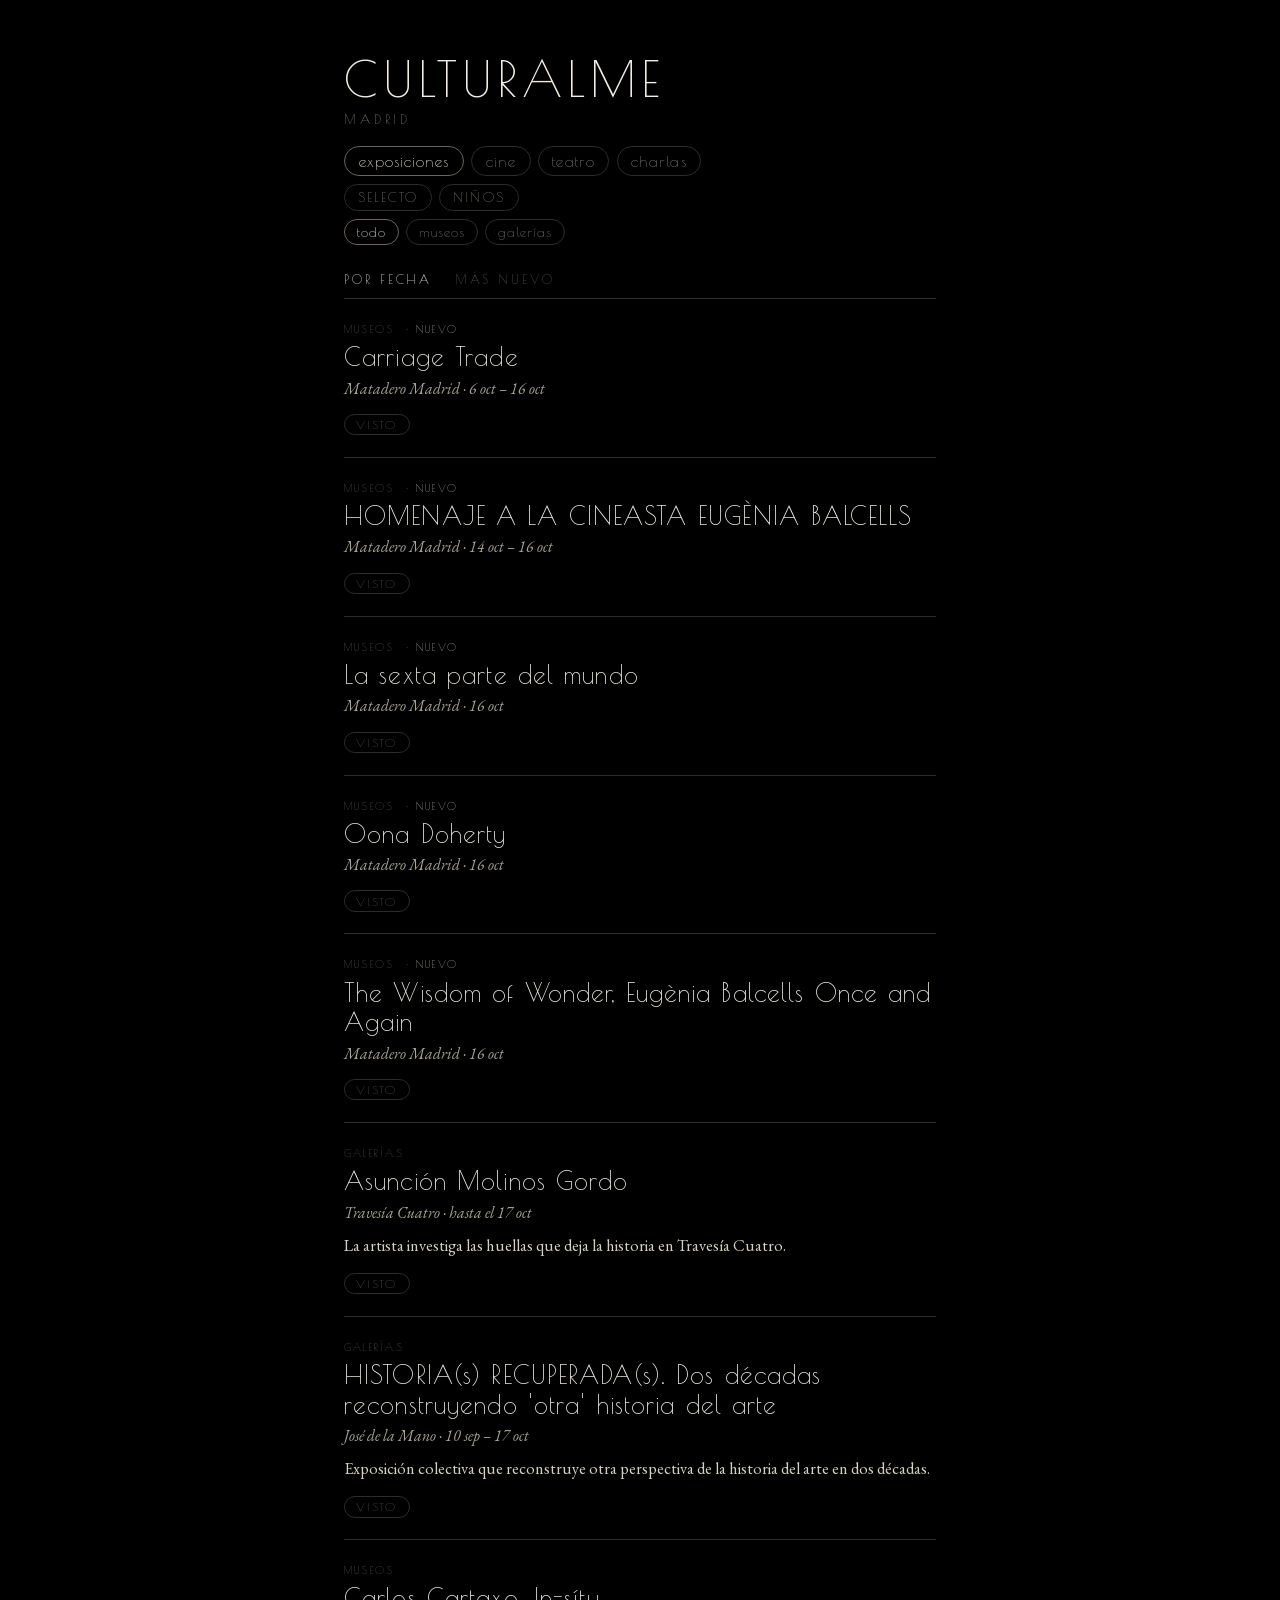
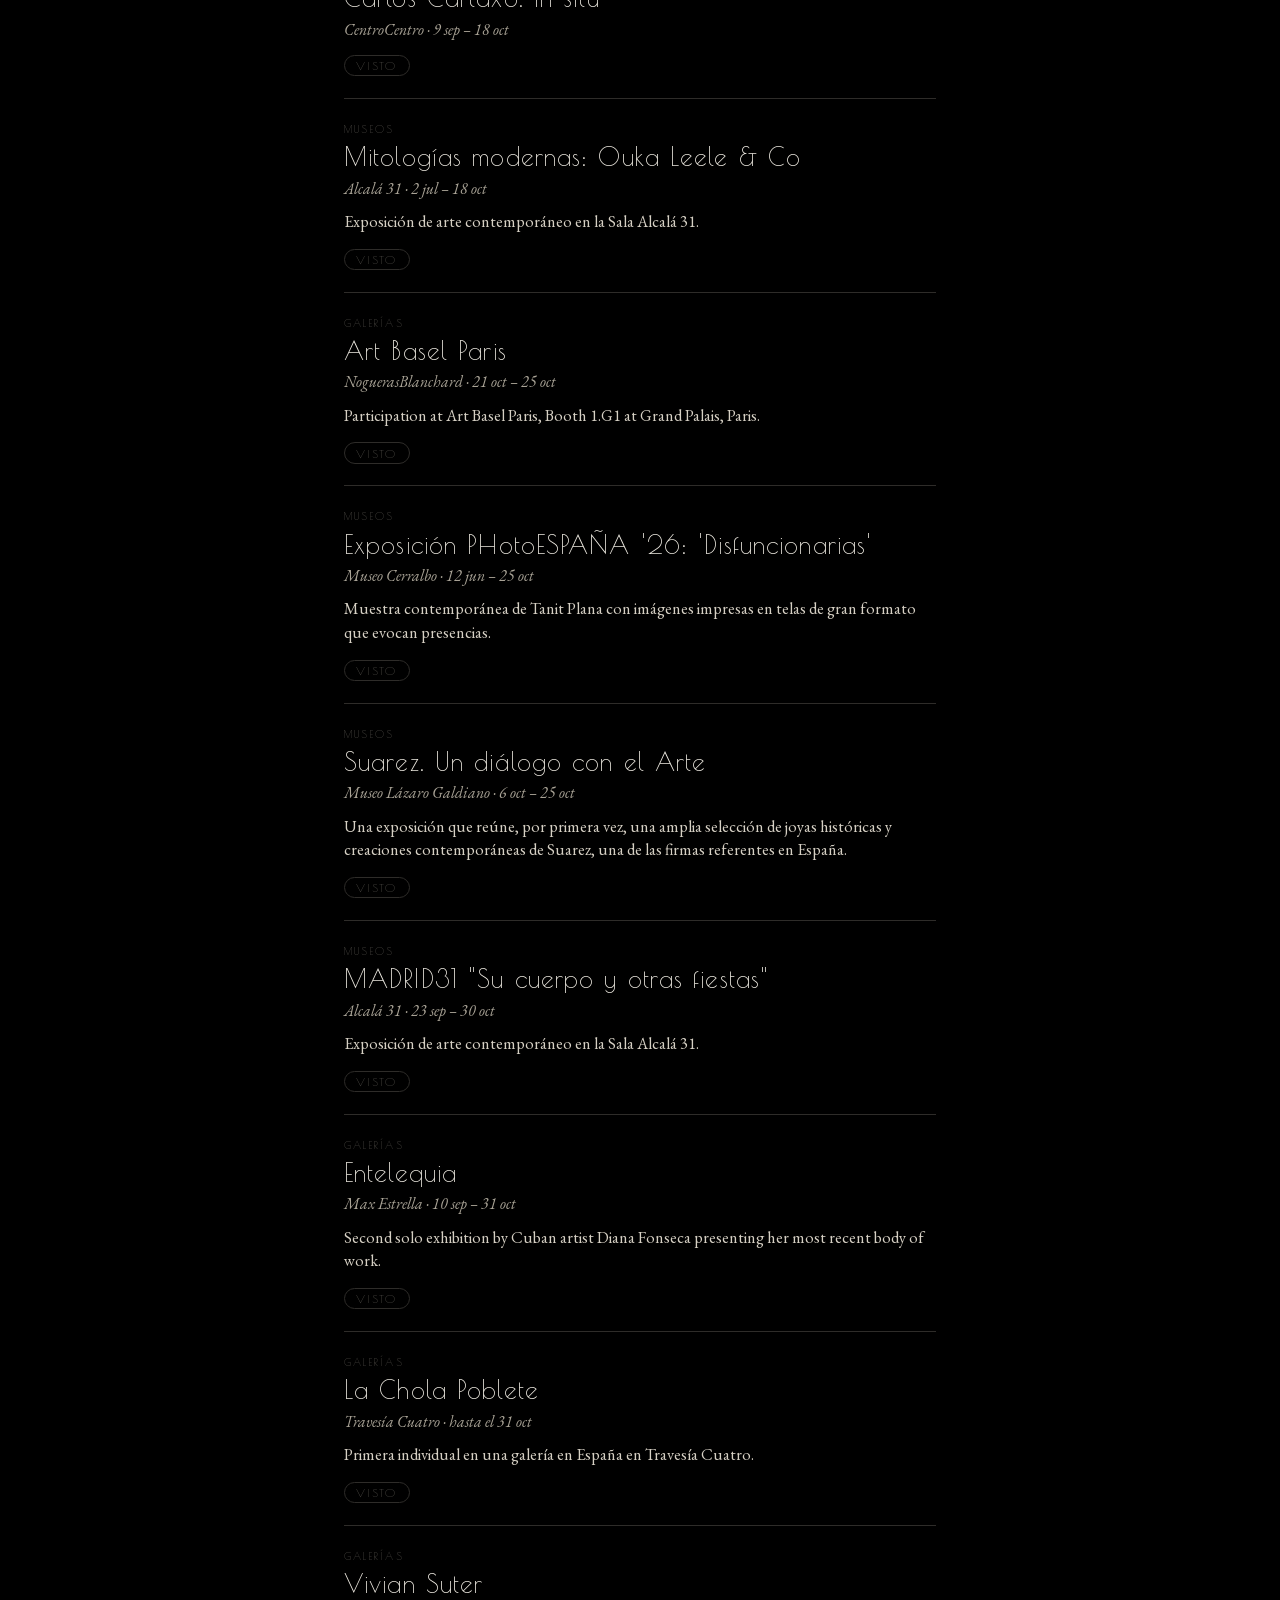
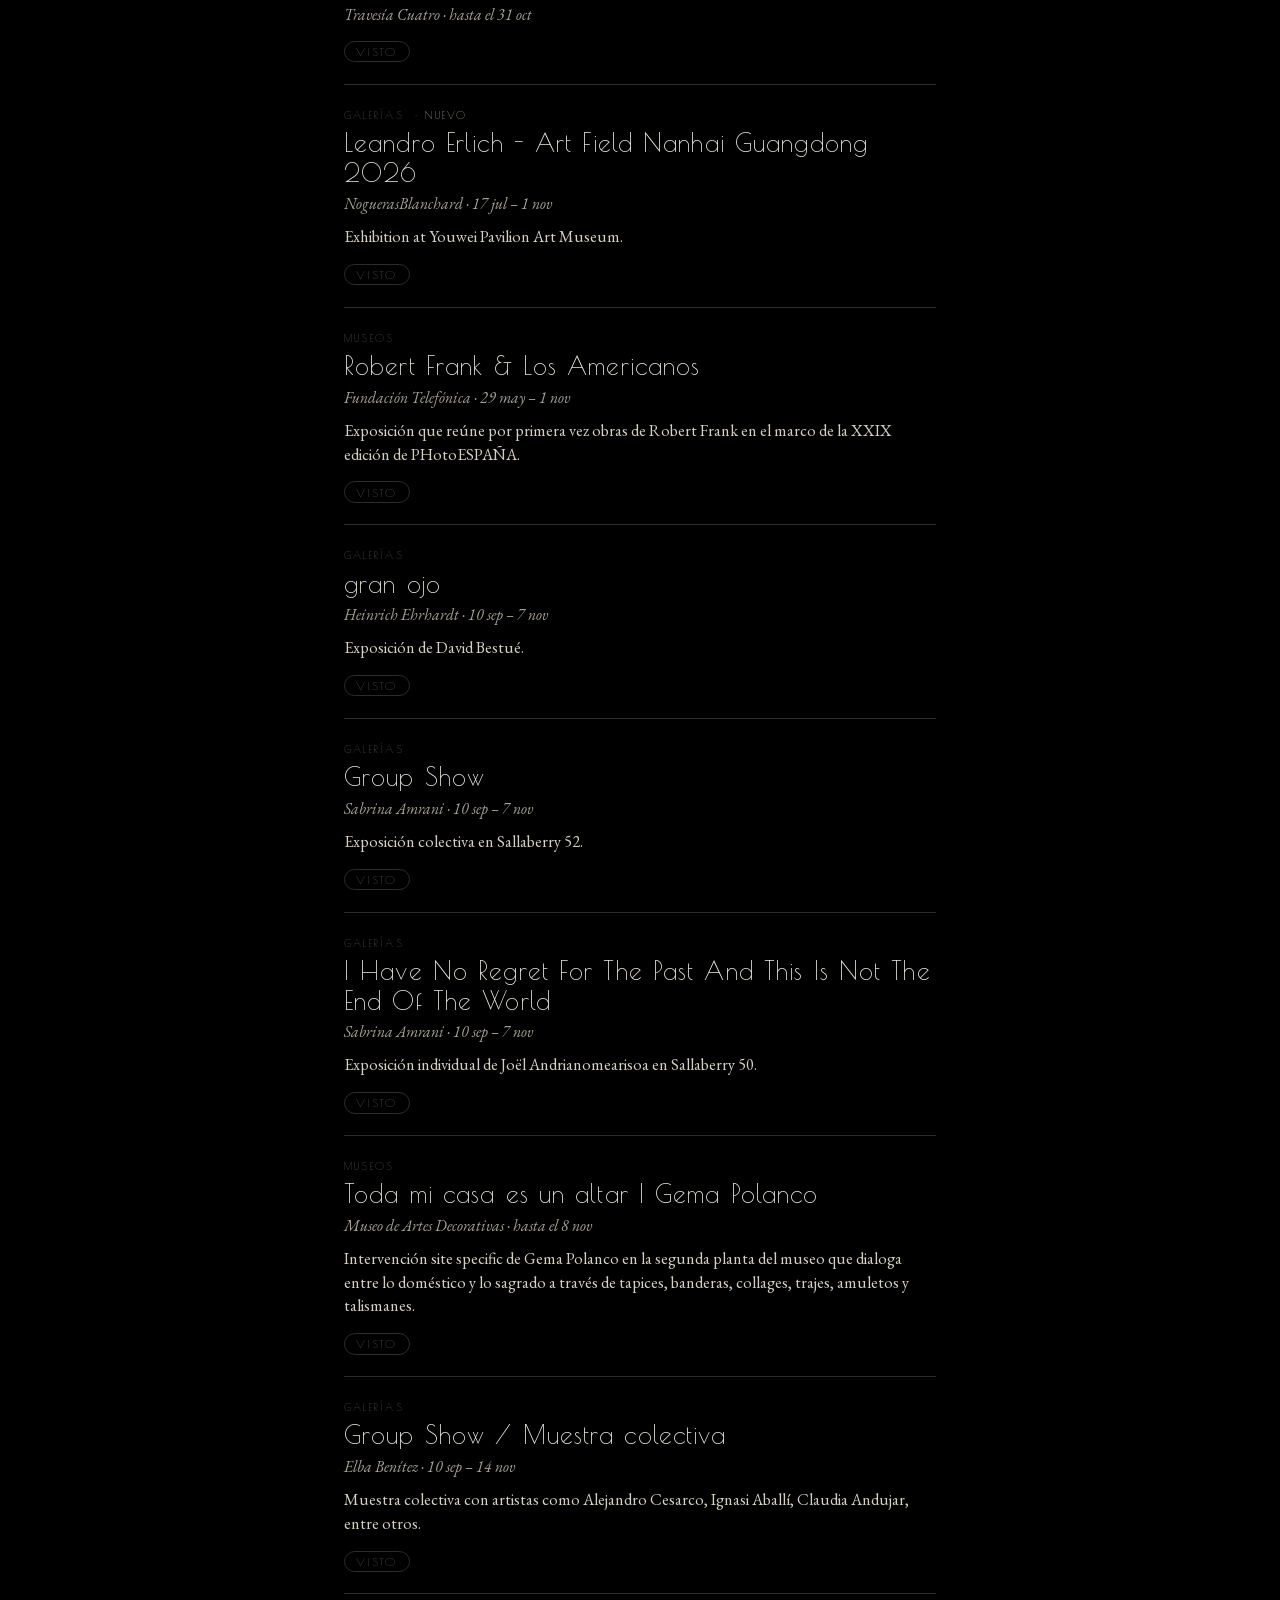
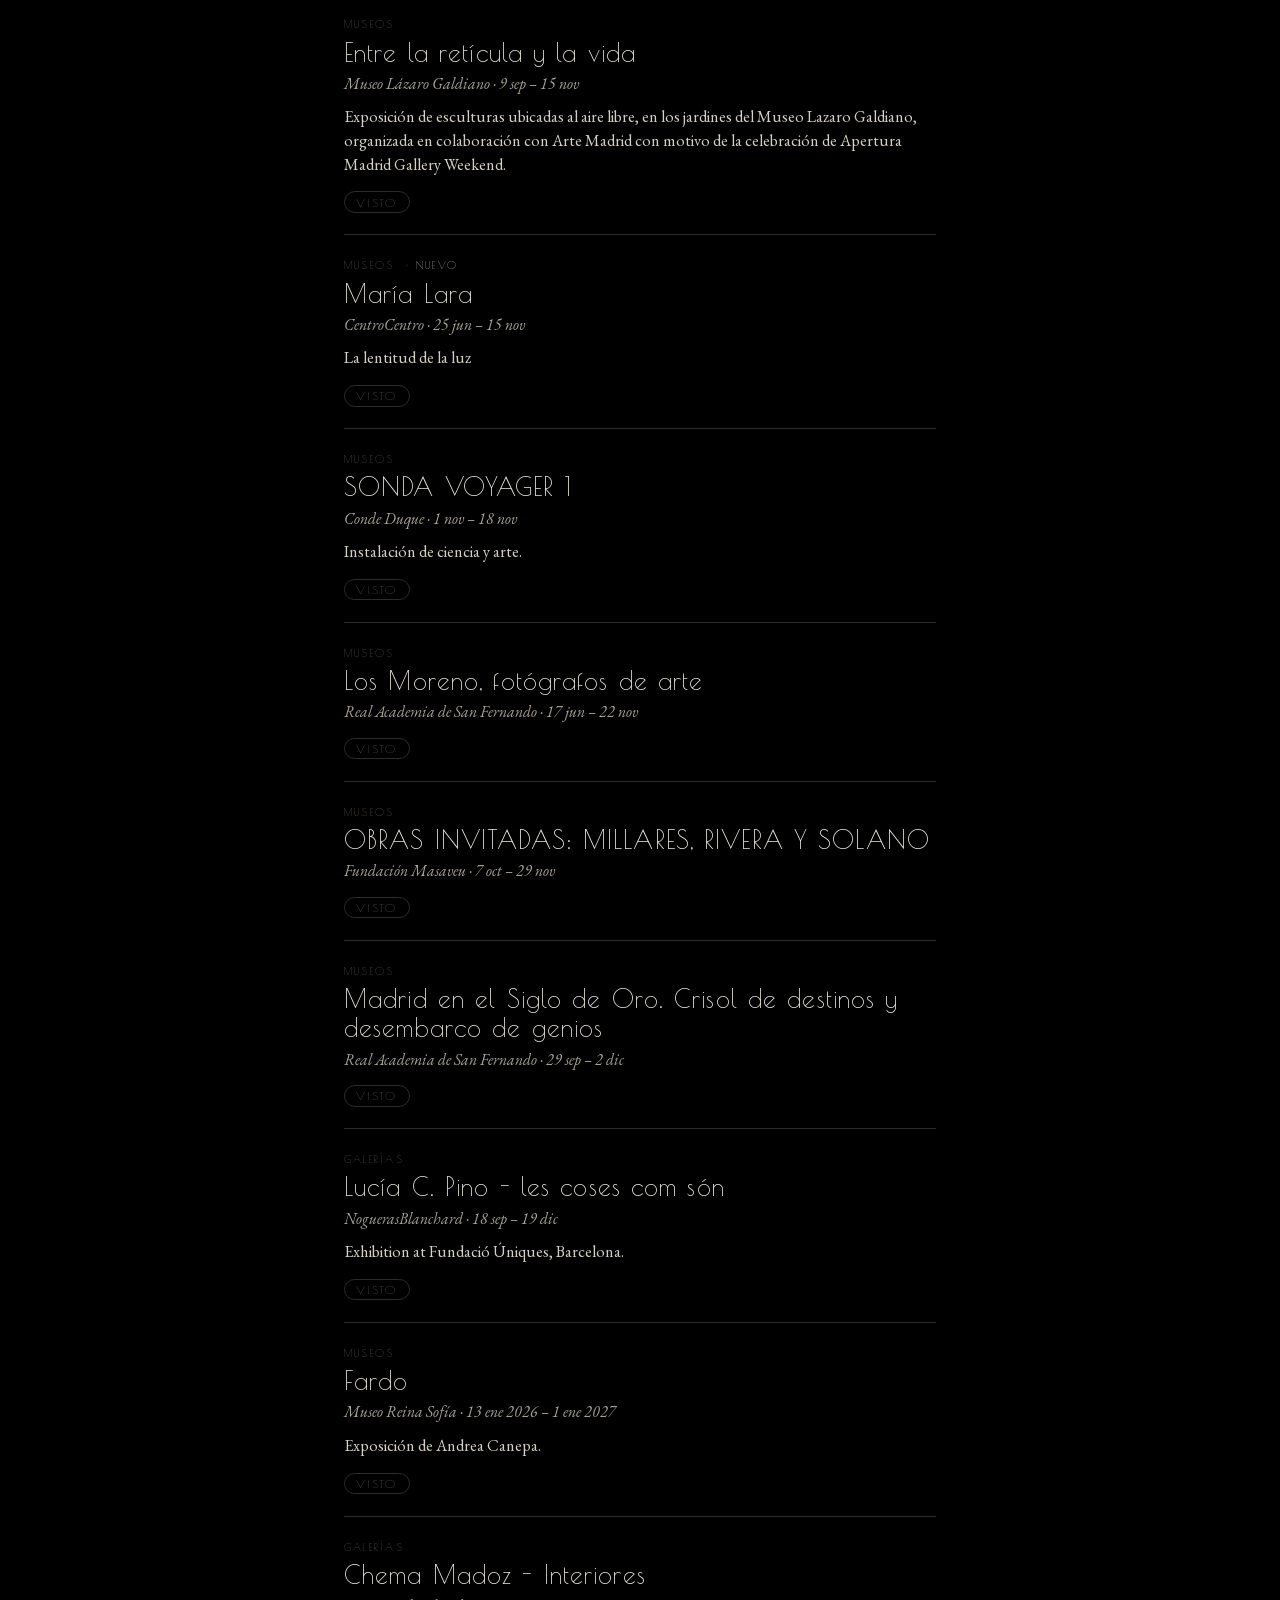
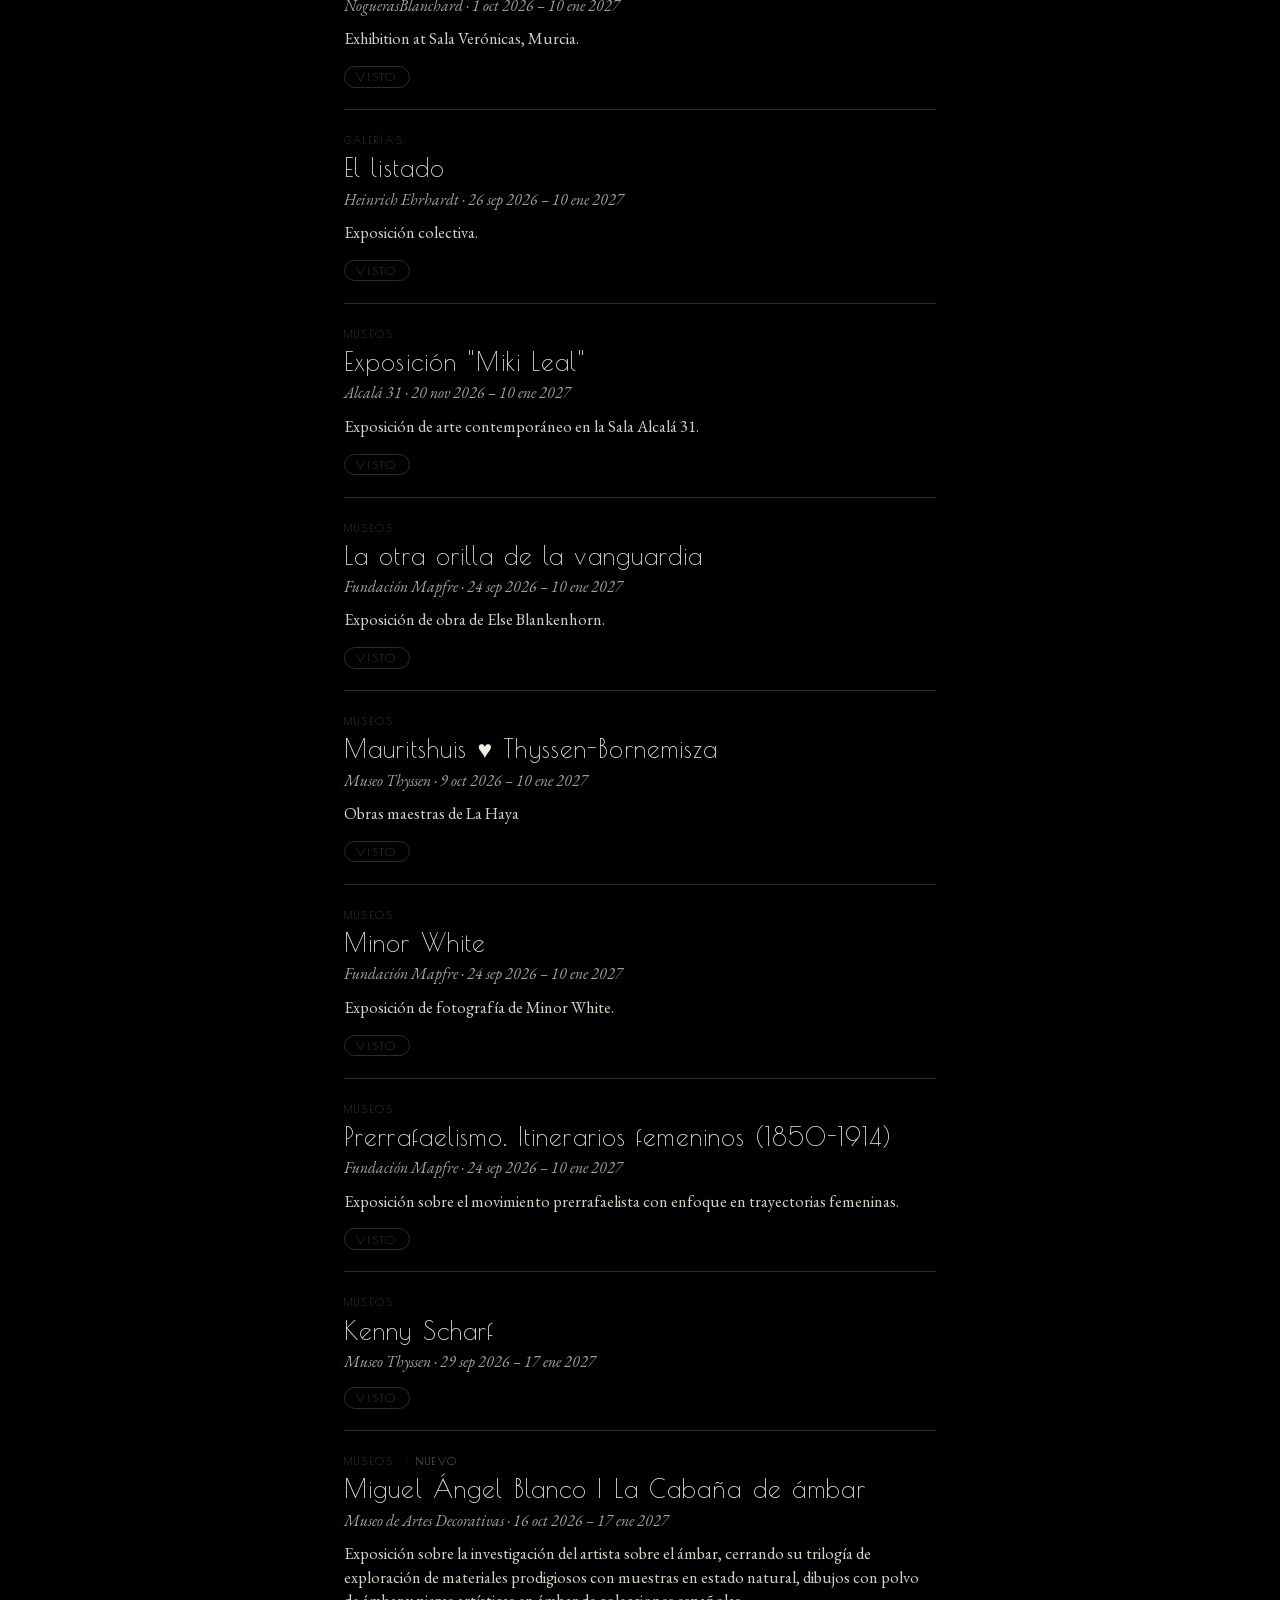
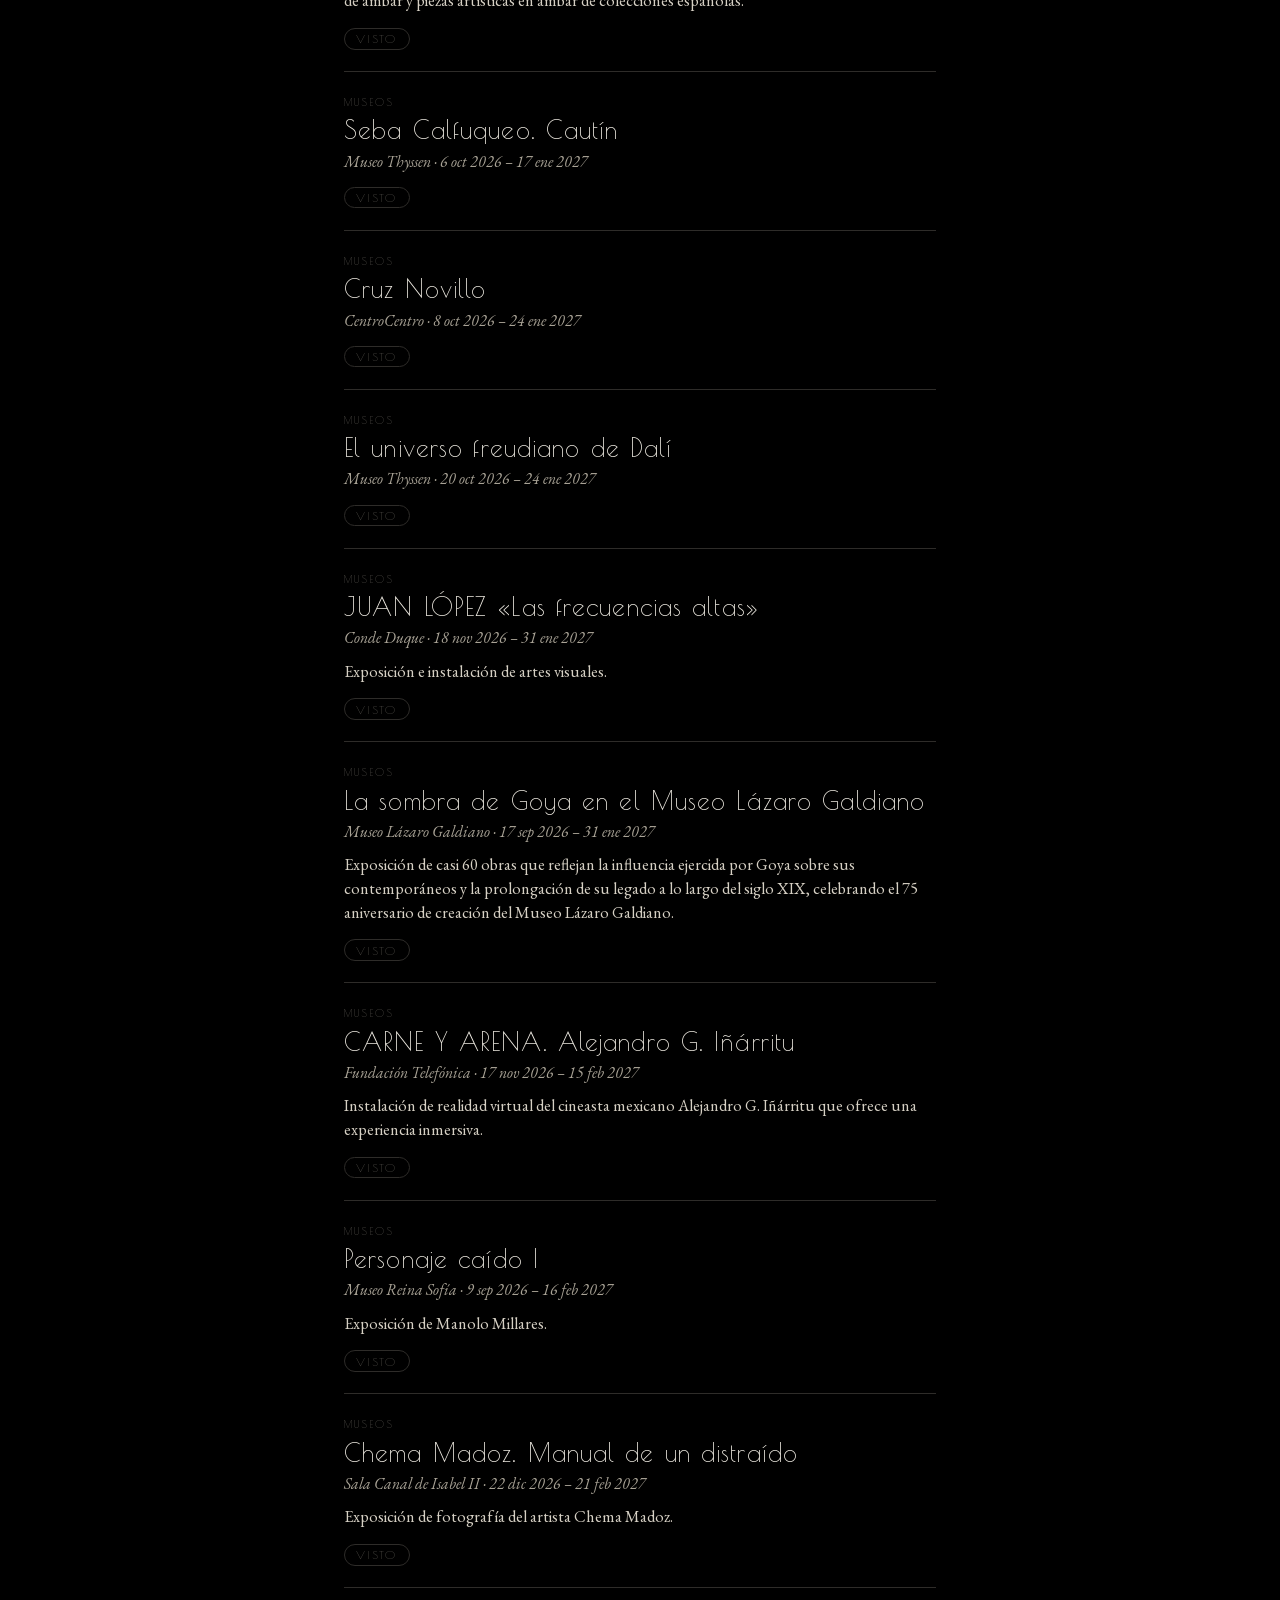
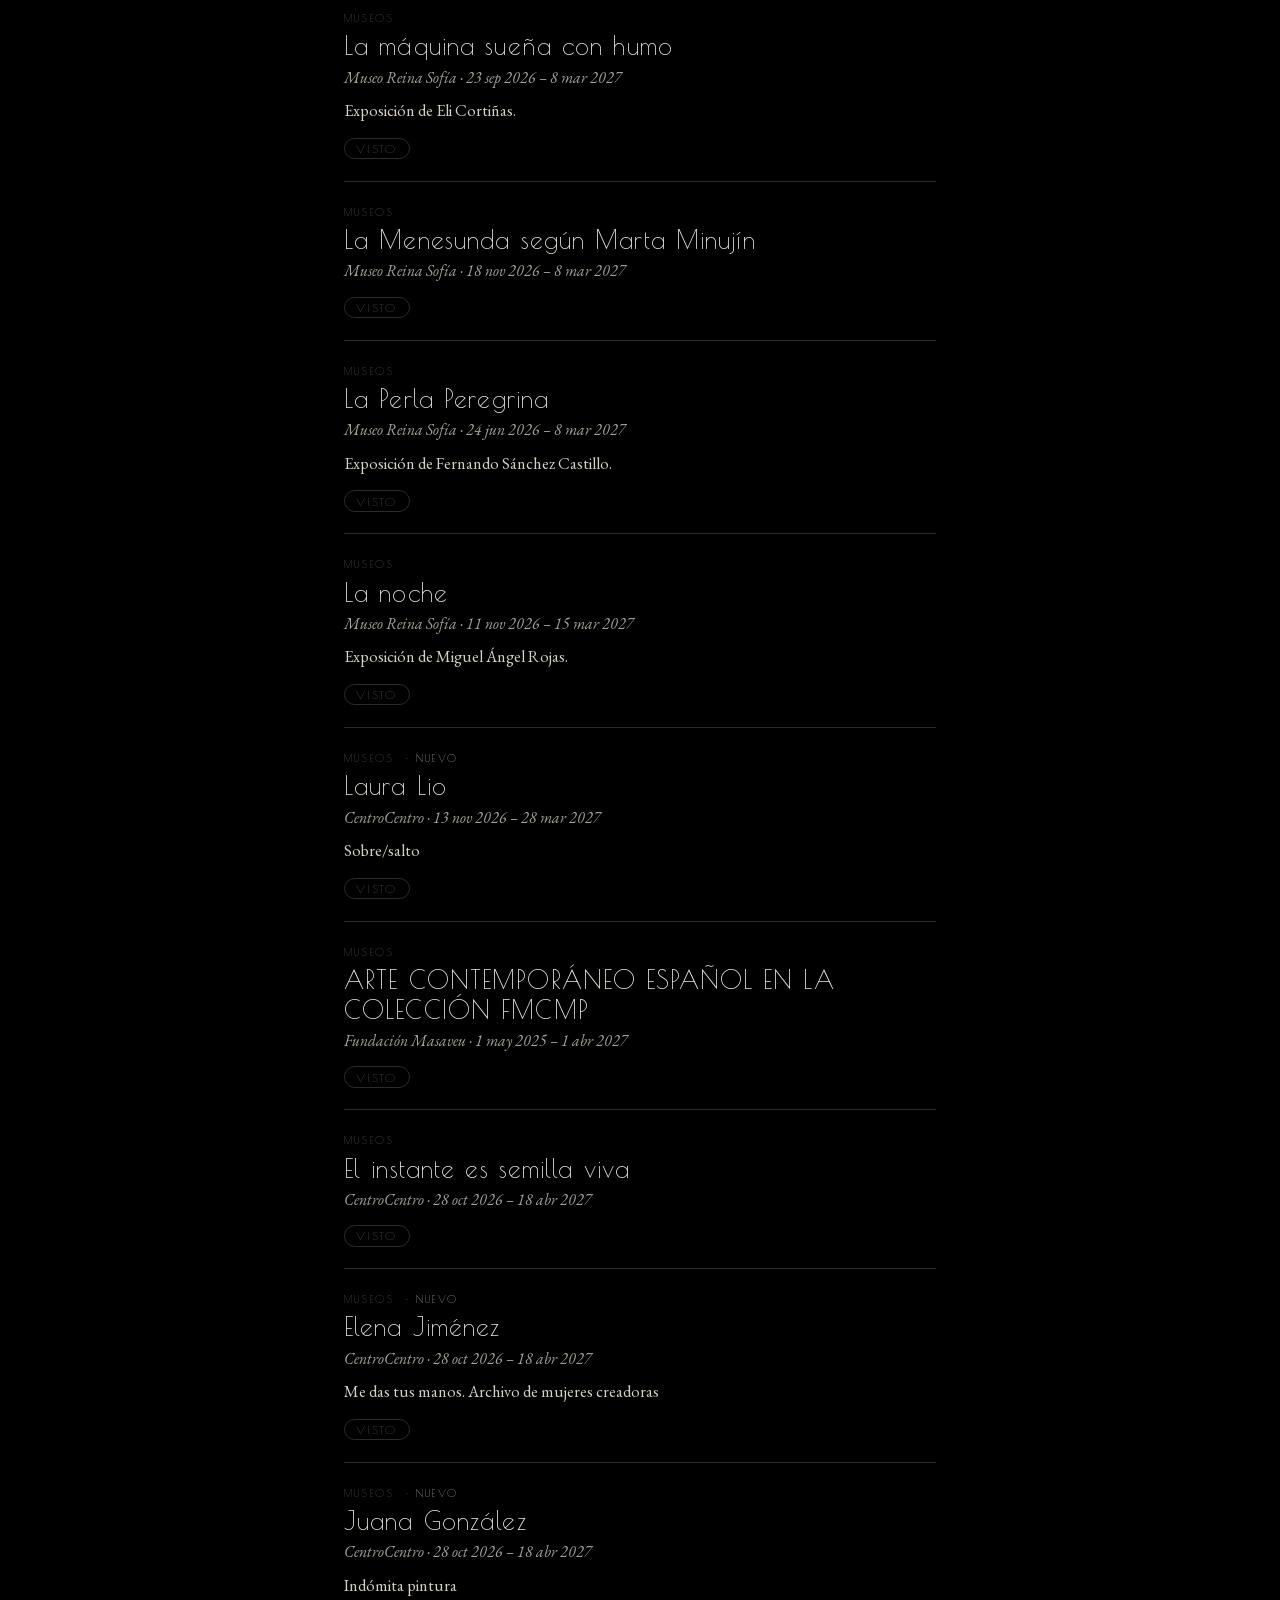
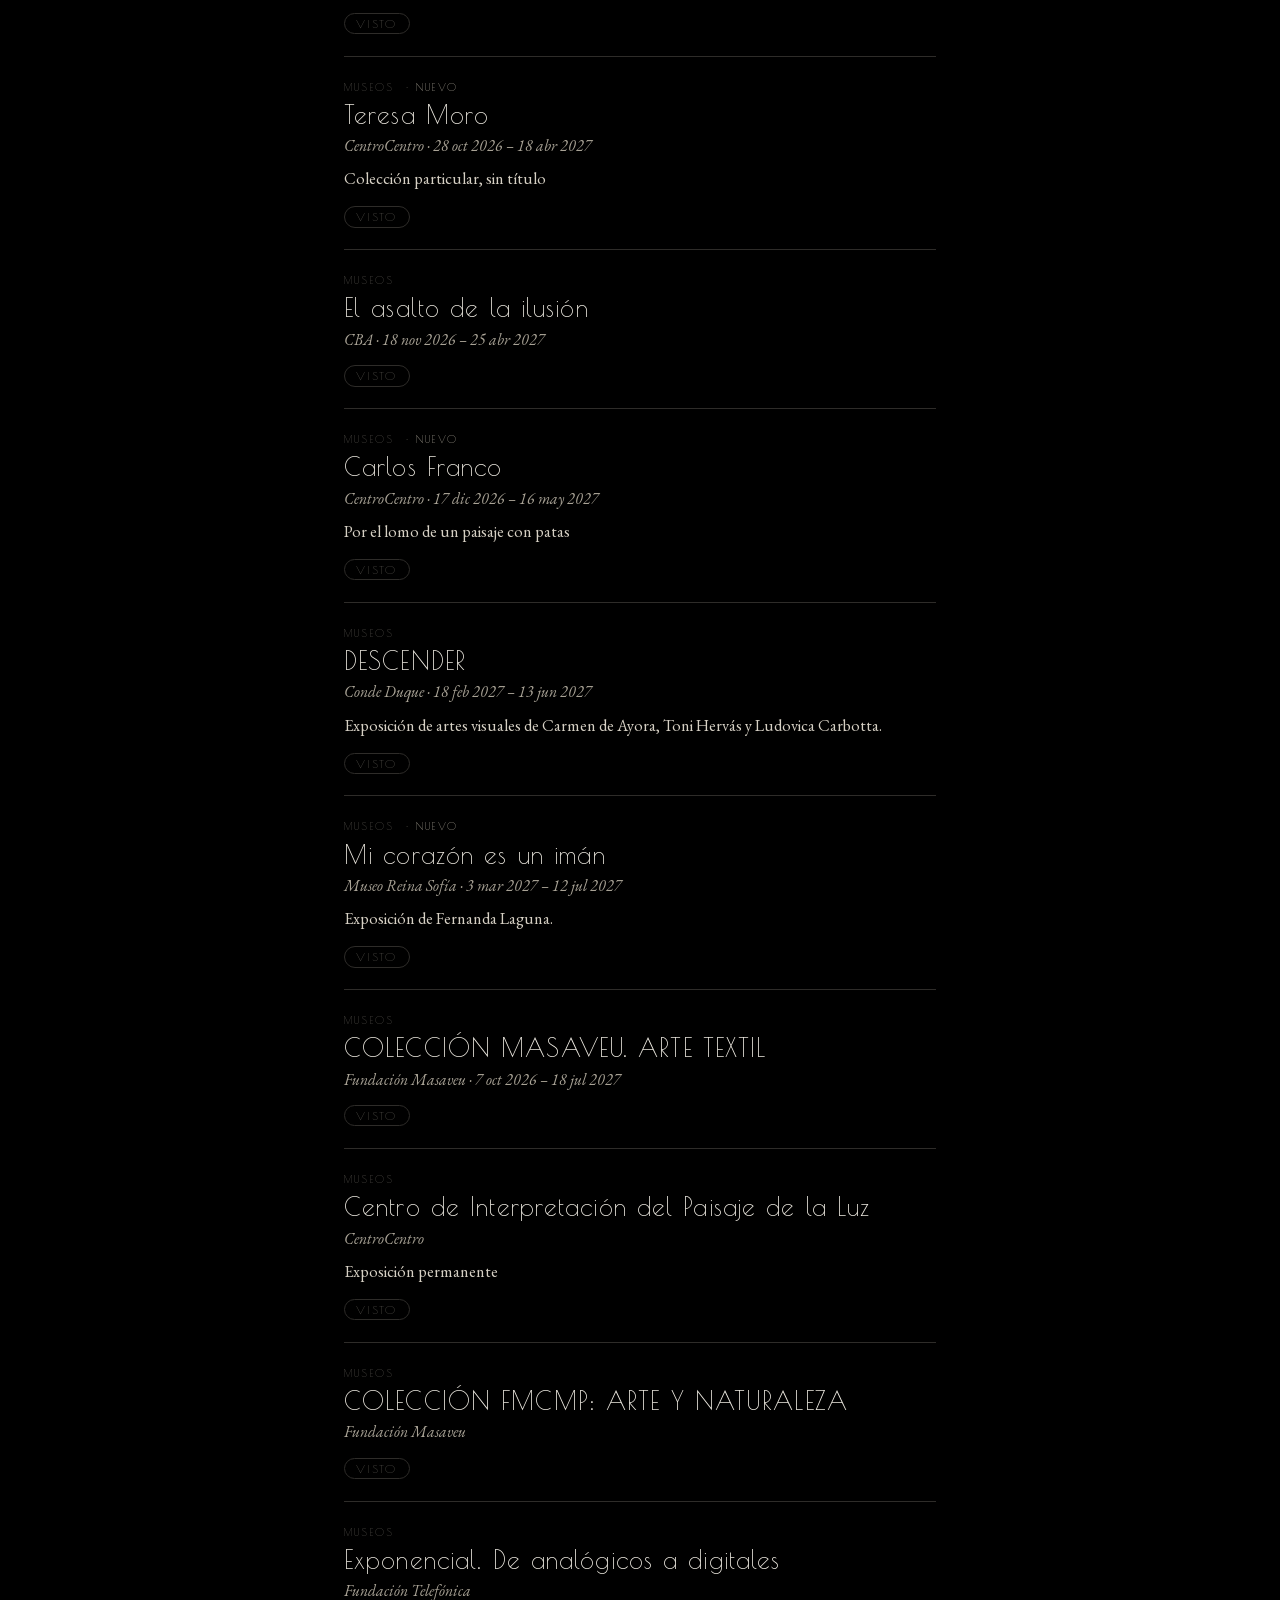
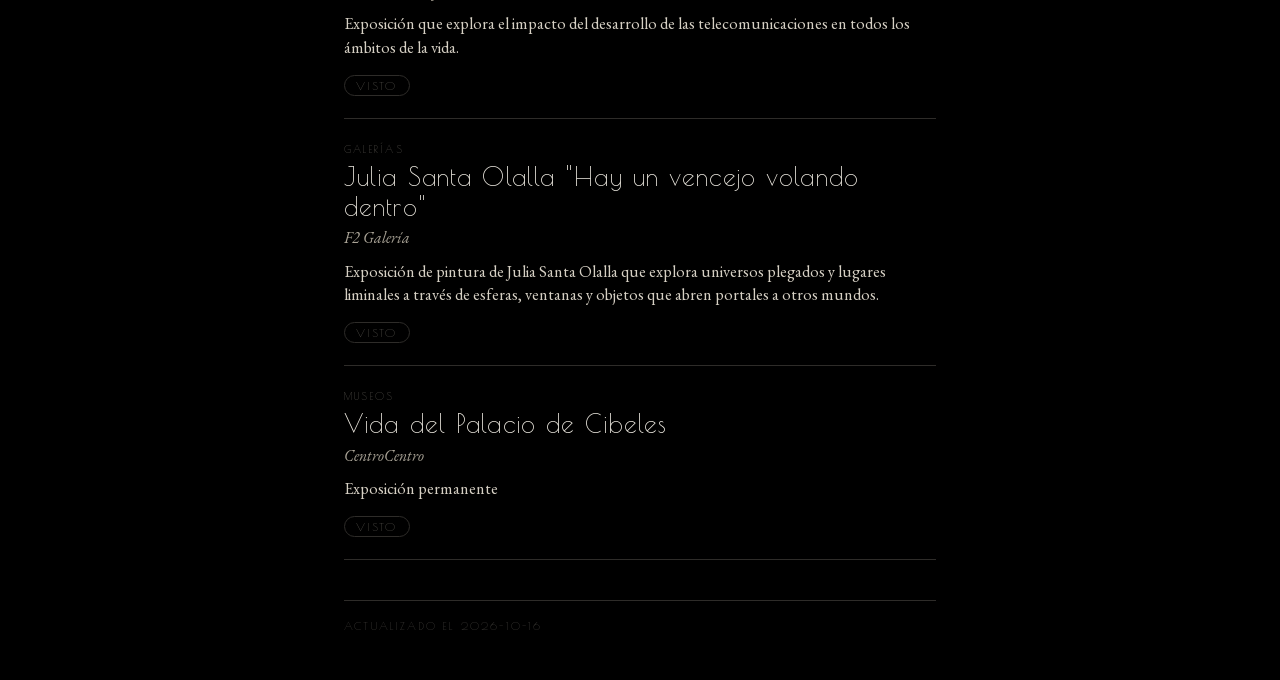
==== commit 6940a5f4: "update 2026-10-16" ====
--- a/docs/index.html
+++ b/docs/index.html
@@ -31,10 +31,10 @@
 
 <main id="lista"></main>
 
-<footer><p>Actualizado el 2026-10-09</p></footer>
+<footer><p>Actualizado el 2026-10-16</p></footer>
 
 <script>
-const EVENTOS = [{"title": "6ª Asamblea General de RENACER", "section": "charla", "plano": "charlas", "venue": null, "source": "Fundación Ramón Areces", "date_start": "2026-10-09", "date_end": null, "description": "Metástasis cerebral: conocimiento para avanzar", "url": "https://www.fundacionareces.es/fundacionareces/es/actividades/", "first_seen": "2026-10-02", "is_new": false, "kids": false, "selecto": false}, {"title": "A puerta cerrada", "section": "teatro", "plano": "teatro", "venue": null, "source": "Teatros del Canal", "date_start": "2026-12-05", "date_end": "2026-12-30", "description": "Jean-Paul Sartre dirigida por Ainhoa Amestoy. Teatro, Creación Canal con Isabel Ordaz, Pere Ponce, Olivia Molina y Jesús Asensi.", "url": "https://www.teatroscanal.com/cartelera-madrid/", "first_seen": "2026-07-10", "is_new": false, "kids": false, "selecto": true}, {"title": "A. Hacia otro estado de la carne", "section": "teatro", "plano": "teatro", "venue": null, "source": "Teatros del Canal", "date_start": "2027-04-15", "date_end": "2027-04-18", "description": "La Señorita Blanco. Artes vivas, Creación Canal, Estreno absoluto.", "url": "https://www.teatroscanal.com/cartelera-madrid/", "first_seen": "2026-07-10", "is_new": false, "kids": false, "selecto": false}, {"title": "ARTE CONTEMPORÁNEO ESPAÑOL EN LA COLECCIÓN FMCMP", "section": "museo", "plano": "expos", "venue": null, "source": "Fundación Masaveu", "date_start": "2025-05-01", "date_end": "2027-04-01", "description": null, "url": "https://www.fundacioncristinamasaveu.com/", "first_seen": "2026-04-10", "is_new": false, "kids": true, "selecto": true}, {"title": "Acción XM²", "section": "teatro", "plano": "teatro", "venue": null, "source": "Teatros del Canal", "date_start": "2027-03-07", "date_end": "2027-03-07", "description": "La Juan Gallery. Acción performática, Estreno absoluto.", "url": "https://www.teatroscanal.com/cartelera-madrid/", "first_seen": "2026-07-10", "is_new": false, "kids": false, "selecto": false}, {"title": "Adentro!", "section": "teatro", "plano": "teatro", "venue": null, "source": "Teatros del Canal", "date_start": "2026-11-14", "date_end": "2026-11-15", "description": "Diana Szeinblum. Danza, Estreno en Comunidad de Madrid, de Argentina.", "url": "https://www.teatroscanal.com/cartelera-madrid/", "first_seen": "2026-09-04", "is_new": false, "kids": true, "selecto": false}, {"title": "Adulto", "section": "cine", "plano": "cine", "venue": "Cines Embajadores", "source": "Cines Embajadores", "date_start": null, "date_end": null, "description": "Dir: Mariano González", "url": "https://cinesembajadores.es/madrid/", "first_seen": "2026-10-09", "is_new": true, "kids": false, "selecto": true}, {"title": "Al compás de la palabra", "section": "teatro", "plano": "teatro", "venue": null, "source": "Teatro de la Abadía", "date_start": "2026-10-14", "date_end": "2026-10-14", "description": "José María Gallardo.", "url": "https://www.teatroabadia.com/", "first_seen": "2026-09-18", "is_new": false, "kids": false, "selecto": false}, {"title": "Analphabet", "section": "teatro", "plano": "teatro", "venue": null, "source": "Teatros del Canal", "date_start": "2026-11-12", "date_end": "2026-11-12", "description": "Alberto Cortés. Teatro, poesía y danza.", "url": "https://www.teatroscanal.com/cartelera-madrid/", "first_seen": "2026-09-04", "is_new": false, "kids": false, "selecto": false}, {"title": "Antes del alba", "section": "teatro", "plano": "teatro", "venue": null, "source": "Teatros del Canal", "date_start": "2026-11-03", "date_end": "2026-11-04", "description": "José Ángel Capel. Danza española y flamenco, Estreno absoluto, Creación Canal.", "url": "https://www.teatroscanal.com/cartelera-madrid/", "first_seen": "2026-07-10", "is_new": false, "kids": false, "selecto": false}, {"title": "Apoyatura", "section": "teatro", "plano": "teatro", "venue": null, "source": "Teatros del Canal", "date_start": "2027-04-24", "date_end": "2027-04-25", "description": "Óscar Bueno. Performance – música.", "url": "https://www.teatroscanal.com/cartelera-madrid/", "first_seen": "2026-07-10", "is_new": false, "kids": false, "selecto": false}, {"title": "Art Basel Paris", "section": "galeria", "plano": "expos", "venue": null, "source": "NoguerasBlanchard", "date_start": "2026-10-21", "date_end": "2026-10-25", "description": "Booth 1.G1 at Grand Palais, Paris.", "url": "https://www.noguerasblanchard.com/", "first_seen": "2026-10-09", "is_new": true, "kids": false, "selecto": false}, {"title": "Artistas de la historia: Charles de Gaulle y Winston Churchill", "section": "charla", "plano": "charlas", "venue": null, "source": "Fundación Ramón Areces", "date_start": "2026-10-14", "date_end": null, "description": null, "url": "https://www.fundacionareces.es/fundacionareces/es/actividades/", "first_seen": "2026-07-31", "is_new": false, "kids": false, "selecto": false}, {"title": "Assembly Hall", "section": "teatro", "plano": "teatro", "venue": null, "source": "Teatros del Canal", "date_start": "2027-05-06", "date_end": "2027-05-07", "description": "Crystal Pite | Kidd Pivot. Danza teatro, Estreno en España de Canadá.", "url": "https://www.teatroscanal.com/cartelera-madrid/", "first_seen": "2026-07-10", "is_new": false, "kids": true, "selecto": true}, {"title": "Asunción Molinos Gordo", "section": "galeria", "plano": "expos", "venue": null, "source": "Travesía Cuatro", "date_start": null, "date_end": "2026-10-17", "description": "Investigación sobre las huellas de la historia en dos ciudades separadas por un océano: Mayrit y Tenochtitlan.", "url": "https://www.travesiacuatro.com/", "first_seen": "2026-07-24", "is_new": false, "kids": true, "selecto": false}, {"title": "BAD APPLES", "section": "cine", "plano": "cine", "venue": "Cines Renoir (Princesa / Retiro / Plaza de España / Floridablanca)", "source": "Cines Renoir", "date_start": null, "date_end": null, "description": "Dir: Jonatan Etzler", "url": "https://www.cinesrenoir.com/", "first_seen": "2026-10-09", "is_new": true, "kids": false, "selecto": false}, {"title": "BAGJAN OKTYABR: TERAPIA DEL ALMA", "section": "teatro", "plano": "teatro", "venue": null, "source": "Teatro Calderón", "date_start": "2027-02-08", "date_end": null, "description": null, "url": "https://teatrocalderonmadrid.com/es/cartelera", "first_seen": "2026-07-17", "is_new": false, "kids": false, "selecto": false}, {"title": "BAILA, BAILA, PEGAMOIDE", "section": "teatro", "plano": "teatro", "venue": null, "source": "Sala Cuarta Pared", "date_start": null, "date_end": null, "description": "Obra de danza teatro que dialoga con las crisis de coreomanía de la Edad Media.", "url": "https://www.cuartapared.es/", "first_seen": "2026-10-09", "is_new": true, "kids": false, "selecto": false}, {"title": "Baco polaco", "section": "teatro", "plano": "teatro", "venue": null, "source": "Teatros del Canal", "date_start": "2026-10-02", "date_end": "2026-10-11", "description": "Teatro de Mauricio Kartun con Aníbal Gulluni, Paloma Zaremba, Soledad Bautista, José Mehrez.", "url": "https://www.teatroscanal.com/cartelera-madrid/", "first_seen": "2026-07-10", "is_new": false, "kids": false, "selecto": true}, {"title": "CARNE Y ARENA. Alejandro G. Iñárritu", "section": "museo", "plano": "expos", "venue": null, "source": "Fundación Telefónica", "date_start": "2026-11-17", "date_end": "2027-02-15", "description": "Instalación de realidad virtual del cineasta mexicano Alejandro G. Iñárritu que ofrece una experiencia inmersiva.", "url": "https://espacio.fundaciontelefonica.com/exposiciones/", "first_seen": "2026-09-11", "is_new": false, "kids": false, "selecto": false}, {"title": "CENIZA EN LA BOCA", "section": "cine", "plano": "cine", "venue": "Cines Renoir (Princesa / Retiro / Plaza de España / Floridablanca)", "source": "Cines Renoir", "date_start": null, "date_end": null, "description": "Dir: Diego Dionisio Luna Alexander — ESTRENO", "url": "https://www.cinesrenoir.com/", "first_seen": "2026-10-09", "is_new": true, "kids": false, "selecto": false}, {"title": "COCO, EL MUSICAL", "section": "teatro", "plano": "teatro", "venue": null, "source": "Teatro Calderón", "date_start": "2027-02-07", "date_end": "2027-02-28", "description": null, "url": "https://teatrocalderonmadrid.com/es/cartelera", "first_seen": "2026-06-26", "is_new": false, "kids": true, "selecto": false}, {"title": "COLECCIÓN FMCMP: ARTE Y NATURALEZA", "section": "museo", "plano": "expos", "venue": null, "source": "Fundación Masaveu", "date_start": null, "date_end": null, "description": null, "url": "https://www.fundacioncristinamasaveu.com/", "first_seen": "2026-04-10", "is_new": false, "kids": true, "selecto": false}, {"title": "COLECCIÓN MASAVEU. ARTE TEXTIL", "section": "museo", "plano": "expos", "venue": null, "source": "Fundación Masaveu", "date_start": "2026-10-07", "date_end": "2027-07-18", "description": null, "url": "https://www.fundacioncristinamasaveu.com/", "first_seen": "2026-09-11", "is_new": false, "kids": true, "selecto": false}, {"title": "COLORES DEL SONIDO", "section": "teatro", "plano": "teatro", "venue": null, "source": "Teatro Calderón", "date_start": "2026-12-22", "date_end": null, "description": null, "url": "https://teatrocalderonmadrid.com/es/cartelera", "first_seen": "2026-07-10", "is_new": false, "kids": true, "selecto": false}, {"title": "Cabeza borradora", "section": "cine", "plano": "cine", "venue": "Cines Embajadores", "source": "Cines Embajadores", "date_start": null, "date_end": null, "description": "Dir: David Lynch", "url": "https://cinesembajadores.es/madrid/", "first_seen": "2026-10-09", "is_new": true, "kids": false, "selecto": true}, {"title": "Calle esperanza", "section": "teatro", "plano": "teatro", "venue": null, "source": "Teatro Bellas Artes", "date_start": "2027-01-13", "date_end": null, "description": null, "url": "https://www.teatrobellasartes.es/", "first_seen": "2026-09-11", "is_new": false, "kids": false, "selecto": false}, {"title": "Canino", "section": "cine", "plano": "cine", "venue": "Cines Embajadores", "source": "Cines Embajadores", "date_start": null, "date_end": null, "description": "Dir: Yorgos Lanthimos", "url": "https://cinesembajadores.es/madrid/", "first_seen": "2026-10-09", "is_new": true, "kids": false, "selecto": true}, {"title": "Carlos Cartaxo. In-sítu", "section": "museo", "plano": "expos", "venue": null, "source": "CentroCentro", "date_start": "2026-09-09", "date_end": "2026-10-18", "description": null, "url": "https://www.centrocentro.org/exposiciones", "first_seen": "2026-08-07", "is_new": false, "kids": true, "selecto": true}, {"title": "Carmen", "section": "cine", "plano": "cine", "venue": "Cines Embajadores", "source": "Cines Embajadores", "date_start": null, "date_end": null, "description": "Dir: Damiano Michieletto — EVENTO ESPECIAL", "url": "https://cinesembajadores.es/madrid/", "first_seen": "2026-10-09", "is_new": true, "kids": false, "selecto": false}, {"title": "Ceniza en la boca", "section": "cine", "plano": "cine", "venue": "Cines Embajadores", "source": "Cines Embajadores", "date_start": null, "date_end": null, "description": "Dir: Diego Luna", "url": "https://cinesembajadores.es/madrid/", "first_seen": "2026-10-09", "is_new": true, "kids": false, "selecto": false}, {"title": "Centro de Interpretación del Paisaje de la Luz", "section": "museo", "plano": "expos", "venue": null, "source": "CentroCentro", "date_start": null, "date_end": null, "description": "Exposición permanente.", "url": "https://www.centrocentro.org/exposiciones", "first_seen": "2026-04-10", "is_new": false, "kids": true, "selecto": false}, {"title": "Chema Madoz - Interiores", "section": "galeria", "plano": "expos", "venue": null, "source": "NoguerasBlanchard", "date_start": "2026-10-01", "date_end": "2027-01-10", "description": "Exhibition at Sala Verónicas, Murcia.", "url": "https://www.noguerasblanchard.com/", "first_seen": "2026-10-09", "is_new": true, "kids": true, "selecto": true}, {"title": "Chema Madoz. Manual de un distraído", "section": "museo", "plano": "expos", "venue": null, "source": "Sala Canal de Isabel II", "date_start": "2026-12-22", "date_end": "2027-02-21", "description": "Exposición de fotografía del reconocido fotógrafo Chema Madoz.", "url": "https://www.comunidad.madrid/centros/sala-canal-isabel-ii", "first_seen": "2026-10-09", "is_new": true, "kids": true, "selecto": true}, {"title": "Chula The Clown – Julieta", "section": "teatro", "plano": "teatro", "venue": null, "source": "Teatros del Canal", "date_start": "2026-12-12", "date_end": "2026-12-13", "description": "Teatro físico / clown, Estreno en España de México.", "url": "https://www.teatroscanal.com/cartelera-madrid/", "first_seen": "2026-09-04", "is_new": false, "kids": true, "selecto": false}, {"title": "Cibeles, el ritual", "section": "teatro", "plano": "teatro", "venue": null, "source": "Teatros del Canal", "date_start": "2026-12-09", "date_end": "2027-01-03", "description": "Ballet Español de la Comunidad de Madrid. Danza española, Estreno absoluto.", "url": "https://www.teatroscanal.com/cartelera-madrid/", "first_seen": "2026-07-10", "is_new": false, "kids": true, "selecto": false}, {"title": "Cine a ciegas", "section": "cine", "plano": "cine", "venue": "Cines Embajadores", "source": "Cines Embajadores", "date_start": null, "date_end": null, "description": "EVENTO ESPECIAL", "url": "https://cinesembajadores.es/madrid/", "first_seen": "2026-10-09", "is_new": true, "kids": true, "selecto": false}, {"title": "Cirugía Torácica en España: estado actual, retos y perspectivas futuras", "section": "charla", "plano": "charlas", "venue": null, "source": "Fundación Ramón Areces", "date_start": null, "date_end": null, "description": null, "url": "https://www.fundacionareces.es/fundacionareces/es/actividades/", "first_seen": "2026-10-02", "is_new": false, "kids": false, "selecto": false}, {"title": "Clásicos al detalle: Apocalypse Now", "section": "cine", "plano": "cine", "venue": "Cines Embajadores", "source": "Cines Embajadores", "date_start": null, "date_end": null, "description": "PASE CON COLOQUIO", "url": "https://cinesembajadores.es/madrid/", "first_seen": "2026-10-09", "is_new": true, "kids": false, "selecto": false}, {"title": "Colección particular, sin título", "section": "museo", "plano": "expos", "venue": null, "source": "CentroCentro", "date_start": "2026-10-28", "date_end": "2027-04-18", "description": null, "url": "https://www.centrocentro.org/exposiciones", "first_seen": "2026-09-11", "is_new": false, "kids": true, "selecto": false}, {"title": "Collons!", "section": "teatro", "plano": "teatro", "venue": null, "source": "Teatros del Canal", "date_start": "2026-11-28", "date_end": "2026-11-29", "description": "L'Autèntica | Verónica Pallini y Marco Canale. Teatro documental, Estreno absoluto.", "url": "https://www.teatroscanal.com/cartelera-madrid/", "first_seen": "2026-09-04", "is_new": false, "kids": false, "selecto": true}, {"title": "Colombia en escena", "section": "teatro", "plano": "teatro", "venue": null, "source": "Teatro del Barrio", "date_start": "2026-10-10", "date_end": "2026-10-31", "description": null, "url": "https://teatrodelbarrio.com/", "first_seen": "2026-10-09", "is_new": true, "kids": false, "selecto": false}, {"title": "Coloquio sobre la vigencia de la Escuela de Salamanca en el mundo de hoy", "section": "charla", "plano": "charlas", "venue": null, "source": "Fundación Rafael del Pino", "date_start": "2026-11-03", "date_end": null, "description": "Con Araceli Mangas, Luis Perdices de Blas, Ricardo Rivero Ortega, Rodrigo Tena y Jaime Sánchez Santiago", "url": "https://frdelpino.es/eventos/todos-los-eventos/", "first_seen": "2026-10-09", "is_new": true, "kids": false, "selecto": true}, {"title": "Conferencia Magistral de Mauro Guillén sobre el futuro del dinero digital", "section": "charla", "plano": "charlas", "venue": null, "source": "Fundación Rafael del Pino", "date_start": "2026-10-20", "date_end": null, "description": "El futuro del dinero digital", "url": "https://frdelpino.es/eventos/todos-los-eventos/", "first_seen": "2026-10-09", "is_new": true, "kids": false, "selecto": true}, {"title": "Congreso América y Madrid", "section": "charla", "plano": "charlas", "venue": null, "source": "CBA", "date_start": "2026-10-14", "date_end": null, "description": null, "url": "https://www.circulobellasartes.com/agenda/", "first_seen": "2026-10-02", "is_new": false, "kids": false, "selecto": false}, {"title": "Contra Ana", "section": "teatro", "plano": "teatro", "venue": null, "source": "Teatro del Barrio", "date_start": "2026-10-09", "date_end": "2026-10-10", "description": null, "url": "https://teatrodelbarrio.com/", "first_seen": "2026-10-09", "is_new": true, "kids": false, "selecto": true}, {"title": "Coro de estancias x Ana Almagro", "section": "teatro", "plano": "teatro", "venue": null, "source": "Teatros del Canal", "date_start": "2026-12-03", "date_end": "2026-12-04", "description": "Ana Almagro. Flamenco contemporáneo, Estreno absoluto, Creación Canal.", "url": "https://www.teatroscanal.com/cartelera-madrid/", "first_seen": "2026-07-10", "is_new": false, "kids": false, "selecto": false}, {"title": "Cristito y la madre canaria", "section": "teatro", "plano": "teatro", "venue": null, "source": "Teatro Bellas Artes", "date_start": "2026-11-16", "date_end": "2026-11-16", "description": null, "url": "https://www.teatrobellasartes.es/", "first_seen": "2026-10-02", "is_new": false, "kids": false, "selecto": false}, {"title": "Cruz Novillo", "section": "museo", "plano": "expos", "venue": null, "source": "CentroCentro", "date_start": "2026-10-08", "date_end": "2027-01-24", "description": null, "url": "https://www.centrocentro.org/exposiciones", "first_seen": "2026-08-07", "is_new": false, "kids": true, "selecto": true}, {"title": "Cómo lidiar con una superpotencia impredecible", "section": "charla", "plano": "charlas", "venue": null, "source": "Fundación Ramón Areces", "date_start": "2026-10-13", "date_end": null, "description": null, "url": "https://www.fundacionareces.es/fundacionareces/es/actividades/", "first_seen": "2026-09-25", "is_new": false, "kids": false, "selecto": true}, {"title": "DESCENDER", "section": "museo", "plano": "expos", "venue": null, "source": "Conde Duque", "date_start": "2027-02-18", "date_end": "2027-06-13", "description": "Exposición de artes visuales con Carmen de Ayora, Toni Hervás y Ludovica Carbotta.", "url": "https://www.condeduquemadrid.es/programacion", "first_seen": "2026-09-11", "is_new": false, "kids": true, "selecto": false}, {"title": "DIGGER", "section": "cine", "plano": "cine", "venue": "Cines Renoir (Princesa / Retiro / Plaza de España / Floridablanca)", "source": "Cines Renoir", "date_start": null, "date_end": null, "description": "Dir: Alejandro Gonzalez Iñarritu", "url": "https://www.cinesrenoir.com/", "first_seen": "2026-10-09", "is_new": true, "kids": false, "selecto": true}, {"title": "Die Wildente (El pato salvaje)", "section": "teatro", "plano": "teatro", "venue": null, "source": "Teatros del Canal", "date_start": "2027-02-12", "date_end": "2027-02-13", "description": "Henrik Ibsen | Schaubühne Berlin dirigida por Thomas Ostermeier. Teatro, Estreno en España de Alemania.", "url": "https://www.teatroscanal.com/cartelera-madrid/", "first_seen": "2026-07-10", "is_new": false, "kids": false, "selecto": true}, {"title": "Diego Ramos, homenaje musical a Julio Iglesias", "section": "teatro", "plano": "teatro", "venue": null, "source": "Teatro Calderón", "date_start": "2026-11-18", "date_end": null, "description": null, "url": "https://teatrocalderonmadrid.com/es/cartelera", "first_seen": "2026-10-09", "is_new": true, "kids": false, "selecto": false}, {"title": "Digger", "section": "cine", "plano": "cine", "venue": "Cines Embajadores", "source": "Cines Embajadores", "date_start": null, "date_end": null, "description": "Dir: Alejandro González Iñárritu", "url": "https://cinesembajadores.es/madrid/", "first_seen": "2026-10-09", "is_new": true, "kids": false, "selecto": true}, {"title": "Diálogo sobre el futuro de Madrid: Centros de Innovación y la Carrera Global por el Talento", "section": "charla", "plano": "charlas", "venue": null, "source": "Fundación Rafael del Pino", "date_start": "2026-11-05", "date_end": null, "description": "Con Asier Alea, Victor Mulas, Jorge Cortell Albert y Mercedes Delgado", "url": "https://frdelpino.es/eventos/todos-los-eventos/", "first_seen": "2026-10-09", "is_new": true, "kids": false, "selecto": true}, {"title": "Diálogo sobre la economía del cambio climático", "section": "charla", "plano": "charlas", "venue": null, "source": "Fundación Rafael del Pino", "date_start": "2026-11-26", "date_end": null, "description": "Con Rafael Doménech, Javier Andrés, Lara Lázaro y Gloria Lomana", "url": "https://frdelpino.es/eventos/todos-los-eventos/", "first_seen": "2026-10-09", "is_new": true, "kids": false, "selecto": true}, {"title": "Diálogo sobre la resiliencia como destino: individuos, instituciones y sociedades ante shocks sucesivos", "section": "charla", "plano": "charlas", "venue": null, "source": "Fundación Rafael del Pino", "date_start": "2026-10-28", "date_end": null, "description": "Con Francisco J. Gan Pampols y Lucy Easthope", "url": "https://frdelpino.es/eventos/todos-los-eventos/", "first_seen": "2026-10-09", "is_new": true, "kids": false, "selecto": false}, {"title": "Domingo de clásicos: El hombre tranquilo", "section": "cine", "plano": "cine", "venue": "Cines Embajadores", "source": "Cines Embajadores", "date_start": null, "date_end": null, "description": "Dir: John Ford", "url": "https://cinesembajadores.es/madrid/", "first_seen": "2026-10-09", "is_new": true, "kids": true, "selecto": true}, {"title": "Domingo de clásicos: La Strada", "section": "cine", "plano": "cine", "venue": "Cines Embajadores", "source": "Cines Embajadores", "date_start": null, "date_end": null, "description": "Dir: Federico Fellini", "url": "https://cinesembajadores.es/madrid/", "first_seen": "2026-10-09", "is_new": true, "kids": false, "selecto": true}, {"title": "Domingo de clásicos: Érase una vez en América", "section": "cine", "plano": "cine", "venue": "Cines Embajadores", "source": "Cines Embajadores", "date_start": null, "date_end": null, "description": "Dir: Sergio Leone", "url": "https://cinesembajadores.es/madrid/", "first_seen": "2026-10-09", "is_new": true, "kids": false, "selecto": true}, {"title": "Don Juan Desenmascarado", "section": "teatro", "plano": "teatro", "venue": null, "source": "Nave 73", "date_start": "2026-10-29", "date_end": "2026-11-01", "description": null, "url": "https://nave73.es/programacion/", "first_seen": "2026-09-18", "is_new": false, "kids": false, "selecto": false}, {"title": "Don Quijote", "section": "teatro", "plano": "teatro", "venue": null, "source": "Teatros del Canal", "date_start": "2027-02-25", "date_end": "2027-02-27", "description": "Compañía Nacional de Danza dirigida por Muriel Romero.", "url": "https://www.teatroscanal.com/cartelera-madrid/", "first_seen": "2026-07-10", "is_new": false, "kids": true, "selecto": false}, {"title": "Drácula", "section": "teatro", "plano": "teatro", "venue": null, "source": "Teatro Calderón", "date_start": "2026-10-24", "date_end": "2027-01-10", "description": null, "url": "https://teatrocalderonmadrid.com/es/cartelera", "first_seen": "2026-05-29", "is_new": false, "kids": false, "selecto": false}, {"title": "Dulce venganza", "section": "museo", "plano": "expos", "venue": null, "source": "Museo Reina Sofía", "date_start": "2026-05-27", "date_end": "2026-10-12", "description": null, "url": "https://www.museoreinasofia.es/exposiciones", "first_seen": "2026-09-25", "is_new": false, "kids": true, "selecto": true}, {"title": "Dune: Parte Tres", "section": "cine", "plano": "cine", "venue": "Cines Embajadores", "source": "Cines Embajadores", "date_start": null, "date_end": null, "description": "Dir: Denis Villeneuve — ESTRENO", "url": "https://cinesembajadores.es/madrid/", "first_seen": "2026-10-09", "is_new": true, "kids": true, "selecto": false}, {"title": "EL PRECIO DE LA RED", "section": "cine", "plano": "cine", "venue": "Cines Renoir (Princesa / Retiro / Plaza de España / Floridablanca)", "source": "Cines Renoir", "date_start": null, "date_end": null, "description": "Dir: Aaron Sorkin — ESTRENO", "url": "https://www.cinesrenoir.com/", "first_seen": "2026-10-09", "is_new": true, "kids": false, "selecto": true}, {"title": "EL SER QUERIDO", "section": "cine", "plano": "cine", "venue": "Cines Renoir (Princesa / Retiro / Plaza de España / Floridablanca)", "source": "Cines Renoir", "date_start": null, "date_end": null, "description": "Dir: Rodrigo Sorogoyen", "url": "https://www.cinesrenoir.com/", "first_seen": "2026-10-09", "is_new": true, "kids": false, "selecto": true}, {"title": "ELA: motoneurona y no motoneurona", "section": "charla", "plano": "charlas", "venue": null, "source": "Fundación Ramón Areces", "date_start": null, "date_end": null, "description": null, "url": "https://www.fundacionareces.es/fundacionareces/es/actividades/", "first_seen": "2026-10-09", "is_new": true, "kids": false, "selecto": false}, {"title": "EN EL CORAZÓN DE LA BESTIA", "section": "cine", "plano": "cine", "venue": "Cines Renoir (Princesa / Retiro / Plaza de España / Floridablanca)", "source": "Cines Renoir", "date_start": null, "date_end": null, "description": "Dir: David Ayer", "url": "https://www.cinesrenoir.com/", "first_seen": "2026-10-09", "is_new": true, "kids": false, "selecto": false}, {"title": "El Borbón rojo", "section": "teatro", "plano": "teatro", "venue": null, "source": "Teatro de la Abadía", "date_start": "2026-10-23", "date_end": "2026-10-24", "description": "Una mirada cómica e inteligente al destino truncado de Don Juan de Borbó.", "url": "https://www.teatroabadia.com/", "first_seen": "2026-10-09", "is_new": true, "kids": false, "selecto": true}, {"title": "El Planteamiento de la Restauración canovista", "section": "charla", "plano": "charlas", "venue": null, "source": "Fundación Ramón Areces", "date_start": "2026-10-22", "date_end": null, "description": null, "url": "https://www.fundacionareces.es/fundacionareces/es/actividades/", "first_seen": "2026-10-02", "is_new": false, "kids": false, "selecto": false}, {"title": "El Señor de los Anillos y El Hobbit en Concierto", "section": "teatro", "plano": "teatro", "venue": null, "source": "Teatro Calderón", "date_start": "2027-04-27", "date_end": null, "description": null, "url": "https://teatrocalderonmadrid.com/es/cartelera", "first_seen": "2026-07-03", "is_new": false, "kids": true, "selecto": false}, {"title": "El arroz como casa", "section": "teatro", "plano": "teatro", "venue": null, "source": "Teatros del Canal", "date_start": "2027-05-09", "date_end": "2027-05-09", "description": "Performance Colectiva. Performance, Estreno absoluto.", "url": "https://www.teatroscanal.com/cartelera-madrid/", "first_seen": "2026-07-10", "is_new": false, "kids": false, "selecto": false}, {"title": "El asalto de la ilusión", "section": "museo", "plano": "expos", "venue": null, "source": "CBA", "date_start": "2026-11-18", "date_end": "2027-04-25", "description": null, "url": "https://www.circulobellasartes.com/exposiciones/", "first_seen": "2026-10-02", "is_new": false, "kids": false, "selecto": false}, {"title": "El bosque de coco", "section": "teatro", "plano": "teatro", "venue": null, "source": "Teatro Bellas Artes", "date_start": "2026-12-26", "date_end": null, "description": null, "url": "https://www.teatrobellasartes.es/", "first_seen": "2026-09-04", "is_new": false, "kids": false, "selecto": false}, {"title": "El buen marido – OSTROGODIA", "section": "teatro", "plano": "teatro", "venue": null, "source": "Nave 73", "date_start": "2026-10-22", "date_end": "2026-10-23", "description": null, "url": "https://nave73.es/programacion/", "first_seen": "2026-09-18", "is_new": false, "kids": false, "selecto": false}, {"title": "El cascanueces", "section": "cine", "plano": "cine", "venue": "Cines Embajadores", "source": "Cines Embajadores", "date_start": null, "date_end": null, "description": "Dir: Peter Wright — EVENTO ESPECIAL", "url": "https://cinesembajadores.es/madrid/", "first_seen": "2026-10-09", "is_new": true, "kids": true, "selecto": false}, {"title": "El encanto de la ilusión. Un puente entre realidad y percepción", "section": "museo", "plano": "expos", "venue": null, "source": "CentroCentro", "date_start": "2026-07-01", "date_end": "2026-10-11", "description": null, "url": "https://www.centrocentro.org/exposiciones", "first_seen": "2026-10-09", "is_new": true, "kids": true, "selecto": false}, {"title": "El hervidero", "section": "charla", "plano": "charlas", "venue": null, "source": "Fundación Ramón Areces", "date_start": "2026-10-19", "date_end": null, "description": null, "url": "https://www.fundacionareces.es/fundacionareces/es/actividades/", "first_seen": "2026-09-25", "is_new": false, "kids": false, "selecto": false}, {"title": "El instante es semilla viva", "section": "museo", "plano": "expos", "venue": null, "source": "CentroCentro", "date_start": "2026-10-28", "date_end": "2027-04-18", "description": null, "url": "https://www.centrocentro.org/exposiciones", "first_seen": "2026-07-17", "is_new": false, "kids": true, "selecto": false}, {"title": "El listado", "section": "galeria", "plano": "expos", "venue": null, "source": "Heinrich Ehrhardt", "date_start": "2026-09-26", "date_end": "2027-01-10", "description": "Exposición colectiva", "url": "https://heinrichehrhardt.com/", "first_seen": "2026-09-18", "is_new": false, "kids": true, "selecto": true}, {"title": "El odio", "section": "cine", "plano": "cine", "venue": "Cines Embajadores", "source": "Cines Embajadores", "date_start": null, "date_end": null, "description": "Dir: Mathieu Kassovitz", "url": "https://cinesembajadores.es/madrid/", "first_seen": "2026-10-09", "is_new": true, "kids": false, "selecto": true}, {"title": "El ser querido", "section": "cine", "plano": "cine", "venue": "Cines Embajadores", "source": "Cines Embajadores", "date_start": null, "date_end": null, "description": "Dir: Rodrigo Sorogoyen", "url": "https://cinesembajadores.es/madrid/", "first_seen": "2026-10-09", "is_new": true, "kids": false, "selecto": true}, {"title": "El trabajo", "section": "teatro", "plano": "teatro", "venue": null, "source": "Teatros del Canal", "date_start": "2027-03-24", "date_end": "2027-03-27", "description": "Federico León. Teatro de Argentina, Estreno en España.", "url": "https://www.teatroscanal.com/cartelera-madrid/", "first_seen": "2026-07-10", "is_new": false, "kids": false, "selecto": true}, {"title": "El universo freudiano de Dalí", "section": "museo", "plano": "expos", "venue": null, "source": "Museo Thyssen", "date_start": "2026-10-20", "date_end": "2027-01-24", "description": null, "url": "https://www.museothyssen.org/exposiciones", "first_seen": "2026-05-01", "is_new": false, "kids": true, "selecto": false}, {"title": "Emily, etc", "section": "teatro", "plano": "teatro", "venue": null, "source": "Teatros del Canal", "date_start": "2026-10-17", "date_end": "2026-10-17", "description": "Camila Cañeque. Reinterpretación performática.", "url": "https://www.teatroscanal.com/cartelera-madrid/", "first_seen": "2026-07-10", "is_new": false, "kids": false, "selecto": false}, {"title": "Enowate", "section": "teatro", "plano": "teatro", "venue": null, "source": "Teatros del Canal", "date_start": "2027-01-08", "date_end": "2027-01-10", "description": "Dickson Mbi. Danza contemporánea, Estreno en España del Reino Unido.", "url": "https://www.teatroscanal.com/cartelera-madrid/", "first_seen": "2026-07-10", "is_new": false, "kids": true, "selecto": true}, {"title": "Entelequia", "section": "galeria", "plano": "expos", "venue": null, "source": "Max Estrella", "date_start": "2026-09-10", "date_end": "2026-10-31", "description": "Second solo exhibition by Cuban artist Diana Fonseca presenting her most recent body of work.", "url": "https://www.maxestrella.com/", "first_seen": "2026-09-04", "is_new": false, "kids": true, "selecto": false}, {"title": "Entra con cuidado y quédate a bailar", "section": "teatro", "plano": "teatro", "venue": null, "source": "Teatros del Canal", "date_start": "2026-11-13", "date_end": "2026-11-13", "description": "Ede. Concierto escénico, Estreno absoluto.", "url": "https://www.teatroscanal.com/cartelera-madrid/", "first_seen": "2026-09-04", "is_new": false, "kids": true, "selecto": false}, {"title": "Entre la retícula y la vida", "section": "museo", "plano": "expos", "venue": null, "source": "Museo Lázaro Galdiano", "date_start": "2026-09-09", "date_end": "2026-11-15", "description": "Exposición de esculturas ubicadas al aire libre, en los jardines del Museo Lazaro Galdiano, organizada en colaboración con Arte Madrid con motivo de la celebración de Apertura Madrid Gallery Weekend.", "url": "https://www.museolazarogaldiano.es/actividades/exposiciones", "first_seen": "2026-09-18", "is_new": false, "kids": true, "selecto": true}, {"title": "Exponencial. De analógicos a digitales", "section": "museo", "plano": "expos", "venue": null, "source": "Fundación Telefónica", "date_start": null, "date_end": null, "description": "Exposición permanente que explora el impacto del desarrollo de las telecomunicaciones en todos los ámbitos de nuestras vidas.", "url": "https://espacio.fundaciontelefonica.com/exposiciones/", "first_seen": "2026-04-10", "is_new": false, "kids": true, "selecto": false}, {"title": "Exposición \"Miki Leal\"", "section": "museo", "plano": "expos", "venue": null, "source": "Alcalá 31", "date_start": "2026-11-20", "date_end": "2027-01-10", "description": "Exposición de arte contemporáneo en la Sala Alcalá 31.", "url": "https://www.comunidad.madrid/centros/sala-alcala-31", "first_seen": "2026-10-09", "is_new": true, "kids": true, "selecto": false}, {"title": "Exposición PHotoESPAÑA '26: 'Disfuncionarias'", "section": "museo", "plano": "expos", "venue": null, "source": "Museo Cerralbo", "date_start": "2026-06-12", "date_end": "2026-10-25", "description": "Muestra contemporánea de Tanit Plana en la que las imágenes están impresas en telas de gran formato y los volúmenes cubiertos evocan presencias que están ahí sin mostrarse del todo.", "url": "https://www.culturaydeporte.gob.es/mcerralbo/actividades/programacion-en-curso.html", "first_seen": "2026-08-20", "is_new": false, "kids": true, "selecto": true}, {"title": "Fallen angels", "section": "cine", "plano": "cine", "venue": "Cines Embajadores", "source": "Cines Embajadores", "date_start": null, "date_end": null, "description": "Dir: Wong Kar-Wai", "url": "https://cinesembajadores.es/madrid/", "first_seen": "2026-10-09", "is_new": true, "kids": false, "selecto": true}, {"title": "Fardo", "section": "museo", "plano": "expos", "venue": null, "source": "Museo Reina Sofía", "date_start": "2026-01-13", "date_end": "2027-01-01", "description": null, "url": "https://www.museoreinasofia.es/exposiciones", "first_seen": "2026-10-09", "is_new": true, "kids": false, "selecto": false}, {"title": "Festival de Tranny Issues 2", "section": "teatro", "plano": "teatro", "venue": null, "source": "Teatro del Barrio", "date_start": "2026-10-09", "date_end": "2026-10-09", "description": null, "url": "https://teatrodelbarrio.com/", "first_seen": "2026-10-09", "is_new": true, "kids": false, "selecto": false}, {"title": "Flesh Chariot, Chariot of Flesh", "section": "teatro", "plano": "teatro", "venue": null, "source": "Teatros del Canal", "date_start": "2026-11-20", "date_end": "2026-11-21", "description": "Cullberg | Faye Driscoll. Danza, Estreno en España.", "url": "https://www.teatroscanal.com/cartelera-madrid/", "first_seen": "2026-09-04", "is_new": false, "kids": false, "selecto": true}, {"title": "Fuenteovejuna", "section": "teatro", "plano": "teatro", "venue": null, "source": "Teatros del Canal", "date_start": "2027-05-12", "date_end": "2027-05-15", "description": "Compañía Antonio Gades. Danza española, Reestreno absoluto, Creación Canal.", "url": "https://www.teatroscanal.com/cartelera-madrid/", "first_seen": "2026-07-10", "is_new": false, "kids": true, "selecto": true}, {"title": "Geopolítica y tecnología: las nuevas fronteras", "section": "charla", "plano": "charlas", "venue": null, "source": "Fundación Ramón Areces", "date_start": null, "date_end": null, "description": null, "url": "https://www.fundacionareces.es/fundacionareces/es/actividades/", "first_seen": "2026-09-11", "is_new": false, "kids": false, "selecto": true}, {"title": "Go Figure", "section": "teatro", "plano": "teatro", "venue": null, "source": "Teatros del Canal", "date_start": "2026-11-01", "date_end": "2026-11-01", "description": "Compañía Sharon Fridman. Danza contemporánea.", "url": "https://www.teatroscanal.com/cartelera-madrid/", "first_seen": "2026-07-10", "is_new": false, "kids": false, "selecto": true}, {"title": "Goodbye Berlin", "section": "teatro", "plano": "teatro", "venue": null, "source": "Teatros del Canal", "date_start": "2027-03-05", "date_end": "2027-03-07", "description": "Constanza Macras | DorkyPark. Danza contemporánea, Estreno en España de Alemania.", "url": "https://www.teatroscanal.com/cartelera-madrid/", "first_seen": "2026-07-10", "is_new": false, "kids": true, "selecto": true}, {"title": "Gordas, lisiadas y mamarrachas", "section": "teatro", "plano": "teatro", "venue": null, "source": "Teatro del Barrio", "date_start": "2025-06-04", "date_end": "2026-10-17", "description": null, "url": "https://teatrodelbarrio.com/", "first_seen": "2026-04-10", "is_new": false, "kids": false, "selecto": false}, {"title": "Group Show", "section": "galeria", "plano": "expos", "venue": null, "source": "Sabrina Amrani", "date_start": "2026-09-10", "date_end": "2026-11-07", "description": null, "url": "https://www.sabrinaamrani.com/", "first_seen": "2026-09-11", "is_new": false, "kids": true, "selecto": true}, {"title": "Group Show / Muestra colectiva", "section": "galeria", "plano": "expos", "venue": null, "source": "Elba Benítez", "date_start": "2026-09-10", "date_end": "2026-11-14", "description": "Muestra colectiva con obras de múltiples artistas contemporáneos.", "url": "https://www.elbabenitez.com/", "first_seen": "2026-09-11", "is_new": false, "kids": true, "selecto": true}, {"title": "HISTORIA(s) RECUPERADA(s). Dos décadas reconstruyendo 'otra' historia del arte", "section": "galeria", "plano": "expos", "venue": null, "source": "José de la Mano", "date_start": "2026-09-10", "date_end": "2026-10-17", "description": "Exposición colectiva que reconstruye otra historia del arte en dos décadas.", "url": "https://josedelamano.com/", "first_seen": "2026-09-04", "is_new": false, "kids": true, "selecto": false}, {"title": "Habitación Macbeth", "section": "teatro", "plano": "teatro", "venue": null, "source": "Teatros del Canal", "date_start": "2027-05-13", "date_end": "2027-05-16", "description": "Pompeyo Audivert. Teatro, Estreno en España de Argentina.", "url": "https://www.teatroscanal.com/cartelera-madrid/", "first_seen": "2026-07-10", "is_new": false, "kids": false, "selecto": true}, {"title": "Harry Sinfónico en Madrid", "section": "teatro", "plano": "teatro", "venue": null, "source": "Teatro Calderón", "date_start": "2027-01-05", "date_end": null, "description": null, "url": "https://teatrocalderonmadrid.com/es/cartelera", "first_seen": "2026-09-25", "is_new": false, "kids": false, "selecto": false}, {"title": "Hashima Hamlet", "section": "teatro", "plano": "teatro", "venue": null, "source": "Teatros del Canal", "date_start": "2026-11-26", "date_end": "2026-11-27", "description": "Gon Ramos + Javier Ruiz de Alegría. Teatro y artes plásticas, Estreno absoluto.", "url": "https://www.teatroscanal.com/cartelera-madrid/", "first_seen": "2026-09-04", "is_new": false, "kids": true, "selecto": true}, {"title": "Hijo mayor", "section": "cine", "plano": "cine", "venue": "Cines Embajadores", "source": "Cines Embajadores", "date_start": null, "date_end": null, "description": "Dir: Cecilia Kang", "url": "https://cinesembajadores.es/madrid/", "first_seen": "2026-10-09", "is_new": true, "kids": false, "selecto": true}, {"title": "Hispanidad en disputa", "section": "charla", "plano": "charlas", "venue": null, "source": "CBA", "date_start": "2026-10-13", "date_end": "2026-10-16", "description": null, "url": "https://www.circulobellasartes.com/agenda/", "first_seen": "2026-10-02", "is_new": false, "kids": false, "selecto": true}, {"title": "Historia de un jabalí (o algo de Ricardo III)", "section": "teatro", "plano": "teatro", "venue": null, "source": "Teatros del Canal", "date_start": "2026-11-21", "date_end": "2026-11-22", "description": "Cristián Plana | Gabriel Calderón. Teatro, Estreno en Europa, de Chile.", "url": "https://www.teatroscanal.com/cartelera-madrid/", "first_seen": "2026-09-04", "is_new": false, "kids": false, "selecto": true}, {"title": "Homenaje al profesor Amable Liñán, referente de la ingeniería de combustión", "section": "charla", "plano": "charlas", "venue": null, "source": "Fundación Ramón Areces", "date_start": null, "date_end": null, "description": null, "url": "https://www.fundacionareces.es/fundacionareces/es/actividades/", "first_seen": "2026-09-04", "is_new": false, "kids": false, "selecto": false}, {"title": "Hope", "section": "cine", "plano": "cine", "venue": "Cines Embajadores", "source": "Cines Embajadores", "date_start": null, "date_end": null, "description": "Dir: Na Hong-jin", "url": "https://cinesembajadores.es/madrid/", "first_seen": "2026-10-09", "is_new": true, "kids": false, "selecto": true}, {"title": "Humano: Aminetu", "section": "cine", "plano": "cine", "venue": "Cines Embajadores", "source": "Cines Embajadores", "date_start": null, "date_end": null, "description": "Dir: Lucía Muñoz Lucena", "url": "https://cinesembajadores.es/madrid/", "first_seen": "2026-10-09", "is_new": true, "kids": false, "selecto": true}, {"title": "Humano: Ciudad sin sueño", "section": "cine", "plano": "cine", "venue": "Cines Embajadores", "source": "Cines Embajadores", "date_start": null, "date_end": null, "description": "Dir: Guillermo Galoe", "url": "https://cinesembajadores.es/madrid/", "first_seen": "2026-10-09", "is_new": true, "kids": false, "selecto": true}, {"title": "Humano: Deseos Mayores + Soy Tribulete 7", "section": "cine", "plano": "cine", "venue": "Cines Embajadores", "source": "Cines Embajadores", "date_start": null, "date_end": null, "description": "Dir: Elisa González, Leah Pattem", "url": "https://cinesembajadores.es/madrid/", "first_seen": "2026-10-09", "is_new": true, "kids": false, "selecto": true}, {"title": "Humano: El aleteo de las libélulas", "section": "cine", "plano": "cine", "venue": "Cines Embajadores", "source": "Cines Embajadores", "date_start": null, "date_end": null, "description": "Dir: Fernando Martin Perez", "url": "https://cinesembajadores.es/madrid/", "first_seen": "2026-10-09", "is_new": true, "kids": false, "selecto": true}, {"title": "Humano: My name is Hope + Buscando a Lisette", "section": "cine", "plano": "cine", "venue": "Cines Embajadores", "source": "Cines Embajadores", "date_start": null, "date_end": null, "description": "Dir: Agustín Ostos Robina, Pablo García-Inés Aguado", "url": "https://cinesembajadores.es/madrid/", "first_seen": "2026-10-09", "is_new": true, "kids": false, "selecto": true}, {"title": "Humano: Por el camino de en medio", "section": "cine", "plano": "cine", "venue": "Cines Embajadores", "source": "Cines Embajadores", "date_start": null, "date_end": null, "description": "Dir: Arsenio Mayo Mateos", "url": "https://cinesembajadores.es/madrid/", "first_seen": "2026-10-09", "is_new": true, "kids": false, "selecto": true}, {"title": "Humano: You no Mashallah! + Spain is not different", "section": "cine", "plano": "cine", "venue": "Cines Embajadores", "source": "Cines Embajadores", "date_start": null, "date_end": null, "description": "Dir: Samuel Sebastian", "url": "https://cinesembajadores.es/madrid/", "first_seen": "2026-10-09", "is_new": true, "kids": false, "selecto": true}, {"title": "I Have No Regret For The Past And This Is Not The End Of The World", "section": "galeria", "plano": "expos", "venue": null, "source": "Sabrina Amrani", "date_start": "2026-09-10", "date_end": "2026-11-07", "description": "Exposición de Joël Andrianomearisoa", "url": "https://www.sabrinaamrani.com/", "first_seen": "2026-09-11", "is_new": false, "kids": true, "selecto": true}, {"title": "I Will Survive", "section": "teatro", "plano": "teatro", "venue": null, "source": "Teatros del Canal", "date_start": "2027-03-18", "date_end": "2027-03-21", "description": "Jean-Christophe Meurisse | Les Chiens De Navarre. Teatro, Estreno en España de Francia.", "url": "https://www.teatroscanal.com/cartelera-madrid/", "first_seen": "2026-07-10", "is_new": false, "kids": false, "selecto": true}, {"title": "Indómita pintura", "section": "museo", "plano": "expos", "venue": null, "source": "CentroCentro", "date_start": "2026-10-28", "date_end": "2027-04-18", "description": null, "url": "https://www.centrocentro.org/exposiciones", "first_seen": "2026-10-09", "is_new": true, "kids": true, "selecto": false}, {"title": "Innovación y avances en farmacología", "section": "charla", "plano": "charlas", "venue": null, "source": "Fundación Ramón Areces", "date_start": "2026-10-23", "date_end": null, "description": null, "url": "https://www.youtube.com/user/FundacionAreces", "first_seen": "2026-10-09", "is_new": true, "kids": false, "selecto": false}, {"title": "Invasiones I: No bombardeen Buenos Aires", "section": "teatro", "plano": "teatro", "venue": null, "source": "Teatros del Canal", "date_start": "2027-06-19", "date_end": "2027-06-30", "description": "Ricardo Hornos. Teatro musical / ópera rock, Estreno en España de Argentina.", "url": "https://www.teatroscanal.com/cartelera-madrid/", "first_seen": "2026-07-10", "is_new": false, "kids": false, "selecto": true}, {"title": "JOEP BEVING", "section": "teatro", "plano": "teatro", "venue": null, "source": "Teatro Calderón", "date_start": "2027-02-02", "date_end": null, "description": null, "url": "https://teatrocalderonmadrid.com/es/cartelera", "first_seen": "2026-09-18", "is_new": false, "kids": false, "selecto": true}, {"title": "JUAN LÓPEZ «Las frecuencias altas»", "section": "museo", "plano": "expos", "venue": null, "source": "Conde Duque", "date_start": "2026-11-18", "date_end": "2027-01-31", "description": "Exposición e instalación de artes visuales.", "url": "https://www.condeduquemadrid.es/programacion", "first_seen": "2026-09-18", "is_new": false, "kids": true, "selecto": true}, {"title": "Joven, no me cabree", "section": "teatro", "plano": "teatro", "venue": null, "source": "Teatros del Canal", "date_start": "2027-03-30", "date_end": "2027-04-18", "description": "Albert Boadella dirigida por Martina Cabanas Collell. Teatro, Estreno absoluto, Creación Canal.", "url": "https://www.teatroscanal.com/cartelera-madrid/", "first_seen": "2026-07-10", "is_new": false, "kids": false, "selecto": true}, {"title": "Juan Uslé, Antoni Tàpies - Obras maestras de la Colección Banco Santander", "section": "galeria", "plano": "expos", "venue": null, "source": "NoguerasBlanchard", "date_start": "2026-09-08", "date_end": "2027-01-10", "description": "Exhibition at Faro Santander, Santander.", "url": "https://www.noguerasblanchard.com/", "first_seen": "2026-10-09", "is_new": true, "kids": true, "selecto": true}, {"title": "Kenny Scharf", "section": "museo", "plano": "expos", "venue": null, "source": "Museo Thyssen", "date_start": "2026-09-29", "date_end": "2027-01-17", "description": null, "url": "https://www.museothyssen.org/exposiciones", "first_seen": "2026-04-10", "is_new": false, "kids": true, "selecto": true}, {"title": "L'Ombre (La sombra)", "section": "teatro", "plano": "teatro", "venue": null, "source": "Teatros del Canal", "date_start": "2027-01-19", "date_end": "2027-01-24", "description": "Cie. Blanca Li. Danza y realidad virtual, Estreno en España de Francia.", "url": "https://www.teatroscanal.com/cartelera-madrid/", "first_seen": "2026-07-10", "is_new": false, "kids": true, "selecto": false}, {"title": "L'elisir D'amore", "section": "cine", "plano": "cine", "venue": "Cines Embajadores", "source": "Cines Embajadores", "date_start": null, "date_end": null, "description": "Dir: Gaetano Donizetti — EVENTO ESPECIAL", "url": "https://cinesembajadores.es/madrid/", "first_seen": "2026-10-09", "is_new": true, "kids": false, "selecto": false}, {"title": "LA BOLA NEGRA", "section": "cine", "plano": "cine", "venue": "Cines Renoir (Princesa / Retiro / Plaza de España / Floridablanca)", "source": "Cines Renoir", "date_start": null, "date_end": null, "description": "Dir: Javier Ambrossi, Javier Calvo", "url": "https://www.cinesrenoir.com/", "first_seen": "2026-10-09", "is_new": true, "kids": false, "selecto": true}, {"title": "LA LUZ DEL LOBO NO PESA", "section": "museo", "plano": "expos", "venue": null, "source": "Conde Duque", "date_start": "2027-03-04", "date_end": "2027-03-06", "description": "Instalación.", "url": "https://www.condeduquemadrid.es/programacion", "first_seen": "2026-10-09", "is_new": true, "kids": true, "selecto": false}, {"title": "LA ODISEA", "section": "cine", "plano": "cine", "venue": "Cines Renoir (Princesa / Retiro / Plaza de España / Floridablanca)", "source": "Cines Renoir", "date_start": null, "date_end": null, "description": "Dir: Christopher Nolan", "url": "https://www.cinesrenoir.com/", "first_seen": "2026-10-09", "is_new": true, "kids": false, "selecto": true}, {"title": "LA VIDA DE UNA MUJER", "section": "cine", "plano": "cine", "venue": "Cines Renoir (Princesa / Retiro / Plaza de España / Floridablanca)", "source": "Cines Renoir", "date_start": null, "date_end": null, "description": "Dir: Charline Bourgeois-Tacquet — ESTRENO", "url": "https://www.cinesrenoir.com/", "first_seen": "2026-10-09", "is_new": true, "kids": true, "selecto": true}, {"title": "LAS CIEGAS HORMIGAS", "section": "cine", "plano": "cine", "venue": "Cines Renoir (Princesa / Retiro / Plaza de España / Floridablanca)", "source": "Cines Renoir", "date_start": null, "date_end": null, "description": "Dir: Igor Legarreta — ESTRENO", "url": "https://www.cinesrenoir.com/", "first_seen": "2026-10-09", "is_new": true, "kids": false, "selecto": false}, {"title": "LIBRES!!!", "section": "teatro", "plano": "teatro", "venue": null, "source": "Teatro de la Abadía", "date_start": null, "date_end": "2026-10-11", "description": null, "url": "https://www.teatroabadia.com/", "first_seen": "2026-10-09", "is_new": true, "kids": false, "selecto": false}, {"title": "LOBO", "section": "teatro", "plano": "teatro", "venue": null, "source": "Teatros del Canal", "date_start": "2027-06-18", "date_end": "2027-06-19", "description": "Aurora Bauzà & Pere Jou. Música / danza.", "url": "https://www.teatroscanal.com/cartelera-madrid/", "first_seen": "2026-07-10", "is_new": false, "kids": false, "selecto": true}, {"title": "La Argentinita. El eco de los pasos", "section": "teatro", "plano": "teatro", "venue": null, "source": "Teatros del Canal", "date_start": "2027-04-14", "date_end": "2027-05-02", "description": "Ballet Español de la Comunidad de Madrid. Danza española, Estreno absoluto.", "url": "https://www.teatroscanal.com/cartelera-madrid/", "first_seen": "2026-07-10", "is_new": false, "kids": true, "selecto": false}, {"title": "La Carmela", "section": "teatro", "plano": "teatro", "venue": null, "source": "Teatro Calderón", "date_start": "2026-10-21", "date_end": null, "description": null, "url": "https://teatrocalderonmadrid.com/es/cartelera", "first_seen": "2026-05-01", "is_new": false, "kids": false, "selecto": false}, {"title": "La Chola Poblete", "section": "galeria", "plano": "expos", "venue": null, "source": "Travesía Cuatro", "date_start": null, "date_end": "2026-11-07", "description": null, "url": "https://www.travesiacuatro.com/", "first_seen": "2026-07-24", "is_new": false, "kids": true, "selecto": false}, {"title": "La Familia Addams, el musical", "section": "teatro", "plano": "teatro", "venue": null, "source": "Teatro Calderón", "date_start": "2026-09-18", "date_end": "2026-11-29", "description": null, "url": "https://teatrocalderonmadrid.com/es/cartelera", "first_seen": "2026-05-01", "is_new": false, "kids": true, "selecto": false}, {"title": "La Menesunda según Marta Minujín", "section": "museo", "plano": "expos", "venue": null, "source": "Museo Reina Sofía", "date_start": "2026-11-18", "date_end": "2027-03-08", "description": null, "url": "https://www.museoreinasofia.es/exposiciones", "first_seen": "2026-09-04", "is_new": false, "kids": true, "selecto": true}, {"title": "La Mesa Redonda (poesía joven & otras literaturas)", "section": "charla", "plano": "charlas", "venue": null, "source": "CBA", "date_start": "2026-09-29", "date_end": "2027-05-18", "description": null, "url": "https://www.circulobellasartes.com/agenda/", "first_seen": "2026-09-18", "is_new": false, "kids": false, "selecto": false}, {"title": "La Música Mágica de Harry Potter en Concierto", "section": "teatro", "plano": "teatro", "venue": null, "source": "Teatro Calderón", "date_start": "2027-04-27", "date_end": null, "description": null, "url": "https://teatrocalderonmadrid.com/es/cartelera", "first_seen": "2026-07-03", "is_new": false, "kids": true, "selecto": false}, {"title": "La Música de Hans Zimmer & Others", "section": "teatro", "plano": "teatro", "venue": null, "source": "Teatro Calderón", "date_start": "2027-04-28", "date_end": null, "description": null, "url": "https://teatrocalderonmadrid.com/es/cartelera", "first_seen": "2026-07-03", "is_new": false, "kids": true, "selecto": false}, {"title": "La Perla Peregrina", "section": "museo", "plano": "expos", "venue": null, "source": "Museo Reina Sofía", "date_start": "2026-06-24", "date_end": "2027-03-08", "description": null, "url": "https://www.museoreinasofia.es/exposiciones", "first_seen": "2026-09-11", "is_new": false, "kids": false, "selecto": true}, {"title": "La Saga", "section": "teatro", "plano": "teatro", "venue": null, "source": "Teatro Bellas Artes", "date_start": "2027-02-24", "date_end": null, "description": null, "url": "https://www.teatrobellasartes.es/", "first_seen": "2026-10-02", "is_new": false, "kids": false, "selecto": false}, {"title": "La bola negra", "section": "cine", "plano": "cine", "venue": "Cines Embajadores", "source": "Cines Embajadores", "date_start": null, "date_end": null, "description": "Dir: Javier Ambrossi, Javier Calvo", "url": "https://cinesembajadores.es/madrid/", "first_seen": "2026-10-09", "is_new": true, "kids": false, "selecto": true}, {"title": "La consagración del tango + Paraíso perdido", "section": "teatro", "plano": "teatro", "venue": null, "source": "Teatros del Canal", "date_start": "2027-03-12", "date_end": "2027-03-14", "description": "Ballet Contemporáneo del Teatro San Martín dirigida por Andrea Chinetti. Danza, Estreno en España.", "url": "https://www.teatroscanal.com/cartelera-madrid/", "first_seen": "2026-07-10", "is_new": false, "kids": true, "selecto": true}, {"title": "La doble escalera: lo macro y lo micro en la física", "section": "charla", "plano": "charlas", "venue": null, "source": "Fundación Ramón Areces", "date_start": "2026-10-20", "date_end": null, "description": null, "url": "https://www.fundacionareces.es/fundacionareces/es/actividades/", "first_seen": "2026-10-02", "is_new": false, "kids": false, "selecto": false}, {"title": "La gitanilla", "section": "teatro", "plano": "teatro", "venue": null, "source": "Teatro de la Abadía", "date_start": "2026-10-09", "date_end": "2026-10-18", "description": "Un canto al amor y a la interculturalidad.", "url": "https://www.teatroabadia.com/", "first_seen": "2026-10-02", "is_new": false, "kids": false, "selecto": false}, {"title": "La herencia", "section": "teatro", "plano": "teatro", "venue": null, "source": "Teatros del Canal", "date_start": "2027-01-30", "date_end": "2027-02-06", "description": "Matthew López dirigida por Josep Maria Mestres. Teatro, Producción Teatre Lliure.", "url": "https://www.teatroscanal.com/cartelera-madrid/", "first_seen": "2026-07-10", "is_new": false, "kids": false, "selecto": true}, {"title": "La herida abierta", "section": "charla", "plano": "charlas", "venue": null, "source": "CBA", "date_start": "2026-10-19", "date_end": null, "description": null, "url": "https://www.circulobellasartes.com/agenda/", "first_seen": "2026-10-09", "is_new": true, "kids": false, "selecto": false}, {"title": "La ira de Narciso", "section": "teatro", "plano": "teatro", "venue": null, "source": "Teatro de la Abadía", "date_start": "2026-11-18", "date_end": "2026-12-06", "description": "Sergio Blanco.", "url": "https://www.teatroabadia.com/", "first_seen": "2026-08-28", "is_new": false, "kids": false, "selecto": true}, {"title": "La isla olvidada", "section": "cine", "plano": "cine", "venue": "Cines Embajadores", "source": "Cines Embajadores", "date_start": null, "date_end": null, "description": "Dir: Januel Mercado, Joel Crawford", "url": "https://cinesembajadores.es/madrid/", "first_seen": "2026-10-09", "is_new": true, "kids": true, "selecto": false}, {"title": "La lentitud de la luz", "section": "museo", "plano": "expos", "venue": null, "source": "CentroCentro", "date_start": "2026-06-25", "date_end": "2026-11-15", "description": null, "url": "https://www.centrocentro.org/exposiciones", "first_seen": "2026-10-09", "is_new": true, "kids": true, "selecto": false}, {"title": "La leyenda de la ballena cantora", "section": "cine", "plano": "cine", "venue": "Cines Embajadores", "source": "Cines Embajadores", "date_start": null, "date_end": null, "description": "Dir: Pavel Hrubos, Reza Memari, Steven Majaury", "url": "https://cinesembajadores.es/madrid/", "first_seen": "2026-10-09", "is_new": true, "kids": true, "selecto": false}, {"title": "La máquina sueña con humo", "section": "museo", "plano": "expos", "venue": null, "source": "Museo Reina Sofía", "date_start": "2026-09-23", "date_end": "2027-03-08", "description": null, "url": "https://www.museoreinasofia.es/exposiciones", "first_seen": "2026-09-11", "is_new": false, "kids": false, "selecto": false}, {"title": "La noche", "section": "museo", "plano": "expos", "venue": null, "source": "Museo Reina Sofía", "date_start": "2026-11-11", "date_end": "2027-03-15", "description": null, "url": "https://www.museoreinasofia.es/exposiciones", "first_seen": "2026-09-11", "is_new": false, "kids": false, "selecto": false}, {"title": "La otra orilla de la vanguardia", "section": "museo", "plano": "expos", "venue": null, "source": "Fundación Mapfre", "date_start": "2026-09-24", "date_end": "2027-01-10", "description": null, "url": "https://www.fundacionmapfre.org/arte-y-cultura/exposiciones/sala-recoletos/", "first_seen": "2026-09-04", "is_new": false, "kids": true, "selecto": true}, {"title": "La pasión infinita", "section": "teatro", "plano": "teatro", "venue": null, "source": "Teatro Bellas Artes", "date_start": "2026-12-01", "date_end": null, "description": null, "url": "https://www.teatrobellasartes.es/", "first_seen": "2026-07-03", "is_new": false, "kids": false, "selecto": false}, {"title": "La proyección de la cultura iberoamericana en el nuevo escenario global", "section": "charla", "plano": "charlas", "venue": null, "source": "Fundación Ramón Areces", "date_start": "2026-10-21", "date_end": null, "description": null, "url": "https://www.fundacionareces.es/fundacionareces/es/actividades/", "first_seen": "2026-10-02", "is_new": false, "kids": false, "selecto": false}, {"title": "La razón sensible", "section": "teatro", "plano": "teatro", "venue": null, "source": "Teatros del Canal", "date_start": "2026-10-10", "date_end": "2026-10-11", "description": "Cuatro x Cuatro / Shantí Vera. Danza contemporánea, Estreno absoluto, Creación Canal.", "url": "https://www.teatroscanal.com/cartelera-madrid/", "first_seen": "2026-07-10", "is_new": false, "kids": false, "selecto": true}, {"title": "La sombra de Goya en el Museo Lázaro Galdiano", "section": "museo", "plano": "expos", "venue": null, "source": "Museo Lázaro Galdiano", "date_start": "2026-09-17", "date_end": "2027-01-31", "description": "Exposición de casi 60 obras que reflejan la influencia ejercida por Goya sobre sus contemporáneos y la prolongación de su legado a lo largo del siglo XIX.", "url": "https://www.museolazarogaldiano.es/actividades/exposiciones", "first_seen": "2026-10-02", "is_new": false, "kids": true, "selecto": true}, {"title": "La vida de una mujer", "section": "cine", "plano": "cine", "venue": "Cines Embajadores", "source": "Cines Embajadores", "date_start": null, "date_end": null, "description": "Dir: Charline Bourgeois-Tacquet", "url": "https://cinesembajadores.es/madrid/", "first_seen": "2026-10-09", "is_new": true, "kids": true, "selecto": true}, {"title": "La voz quebrada", "section": "cine", "plano": "cine", "venue": "Cines Embajadores", "source": "Cines Embajadores", "date_start": null, "date_end": null, "description": "Dir: Manuel Menchón", "url": "https://cinesembajadores.es/madrid/", "first_seen": "2026-10-09", "is_new": true, "kids": false, "selecto": true}, {"title": "Laca y Palomitas: Película SORPRESA Edición HALLOWEEN", "section": "cine", "plano": "cine", "venue": "Cines Embajadores", "source": "Cines Embajadores", "date_start": null, "date_end": null, "description": "EVENTO ESPECIAL", "url": "https://cinesembajadores.es/madrid/", "first_seen": "2026-10-09", "is_new": true, "kids": false, "selecto": false}, {"title": "Las chicas del 27", "section": "teatro", "plano": "teatro", "venue": null, "source": "Teatros del Canal", "date_start": "2027-03-30", "date_end": "2027-04-11", "description": "Silvia Marsó dirigida por Xavier Albertí. Teatro / música.", "url": "https://www.teatroscanal.com/cartelera-madrid/", "first_seen": "2026-07-10", "is_new": false, "kids": false, "selecto": false}, {"title": "Las cunetas de la Gloria", "section": "teatro", "plano": "teatro", "venue": null, "source": "Teatro Bellas Artes", "date_start": "2027-01-18", "date_end": null, "description": null, "url": "https://www.teatrobellasartes.es/", "first_seen": "2026-07-31", "is_new": false, "kids": false, "selecto": false}, {"title": "Las hijas de Bernarda", "section": "teatro", "plano": "teatro", "venue": null, "source": "Teatros del Canal", "date_start": "2027-06-17", "date_end": "2027-06-20", "description": "César Oliva dirigida por Helena Pimenta. Teatro.", "url": "https://www.teatroscanal.com/cartelera-madrid/", "first_seen": "2026-04-30", "is_new": false, "kids": false, "selecto": true}, {"title": "Llámame Lorca", "section": "teatro", "plano": "teatro", "venue": null, "source": "Teatros del Canal", "date_start": "2026-10-21", "date_end": "2026-10-24", "description": "Compañía Manuel Liñán. Danza flamenca con colaboración especial de Curro Albaicín.", "url": "https://www.teatroscanal.com/cartelera-madrid/", "first_seen": "2026-07-10", "is_new": false, "kids": false, "selecto": false}, {"title": "Lo niego, me niego, reniego (para acabar a tiro limpio)", "section": "teatro", "plano": "teatro", "venue": null, "source": "Teatros del Canal", "date_start": "2027-02-18", "date_end": "2027-02-28", "description": "Jesús Campos García. Teatro / neo-sainete o post-comedia.", "url": "https://www.teatroscanal.com/cartelera-madrid/", "first_seen": "2026-07-10", "is_new": false, "kids": false, "selecto": true}, {"title": "Los 3 Tenores", "section": "teatro", "plano": "teatro", "venue": null, "source": "Teatro Calderón", "date_start": "2027-01-20", "date_end": null, "description": null, "url": "https://teatrocalderonmadrid.com/es/cartelera", "first_seen": "2026-05-29", "is_new": false, "kids": false, "selecto": false}, {"title": "Los Moreno, fotógrafos de arte", "section": "museo", "plano": "expos", "venue": null, "source": "Real Academia de San Fernando", "date_start": "2026-06-17", "date_end": "2026-11-22", "description": null, "url": "https://www.realacademiabellasartessanfernando.com/actividades/exposiciones/", "first_seen": "2026-07-31", "is_new": false, "kids": true, "selecto": true}, {"title": "Los ojos de la noche", "section": "teatro", "plano": "teatro", "venue": null, "source": "Teatros del Canal", "date_start": "2027-02-24", "date_end": "2027-03-07", "description": "Paloma Pedrero. Teatro, Estreno en España.", "url": "https://www.teatroscanal.com/cartelera-madrid/", "first_seen": "2026-07-10", "is_new": false, "kids": false, "selecto": true}, {"title": "Luciano Pereyra", "section": "teatro", "plano": "teatro", "venue": null, "source": "Teatro Calderón", "date_start": "2026-10-19", "date_end": null, "description": null, "url": "https://teatrocalderonmadrid.com/es/cartelera", "first_seen": "2026-07-03", "is_new": false, "kids": false, "selecto": false}, {"title": "Lucía C. Pino - les coses com són", "section": "galeria", "plano": "expos", "venue": null, "source": "NoguerasBlanchard", "date_start": "2026-09-18", "date_end": "2026-12-19", "description": "Exhibition at Fundació Úniques, Barcelona.", "url": "https://www.noguerasblanchard.com/", "first_seen": "2026-10-09", "is_new": true, "kids": true, "selecto": false}, {"title": "MADRID31 \"Su cuerpo y otras fiestas\"", "section": "museo", "plano": "expos", "venue": null, "source": "Alcalá 31", "date_start": "2026-09-23", "date_end": "2026-10-30", "description": "Exposición de arte contemporáneo en la Sala Alcalá 31.", "url": "https://www.comunidad.madrid/centros/sala-alcala-31", "first_seen": "2026-09-18", "is_new": false, "kids": false, "selecto": false}, {"title": "MANÓLOGO", "section": "teatro", "plano": "teatro", "venue": null, "source": "Nave 73", "date_start": "2027-03-04", "date_end": "2027-03-07", "description": null, "url": "https://nave73.es/programacion/", "first_seen": "2026-09-25", "is_new": false, "kids": false, "selecto": false}, {"title": "Madre Mía", "section": "teatro", "plano": "teatro", "venue": null, "source": "Teatros del Canal", "date_start": "2026-10-30", "date_end": "2026-10-31", "description": "Compañía Sharon Fridman. Danza contemporánea, Estreno absoluto.", "url": "https://www.teatroscanal.com/cartelera-madrid/", "first_seen": "2026-07-10", "is_new": false, "kids": false, "selecto": true}, {"title": "Madrid en el Siglo de Oro. Crisol de destinos y desembarco de genios", "section": "museo", "plano": "expos", "venue": null, "source": "Real Academia de San Fernando", "date_start": "2026-09-29", "date_end": "2026-12-02", "description": null, "url": "https://www.realacademiabellasartessanfernando.com/actividades/exposiciones/", "first_seen": "2026-09-25", "is_new": false, "kids": false, "selecto": false}, {"title": "Manon", "section": "cine", "plano": "cine", "venue": "Cines Embajadores", "source": "Cines Embajadores", "date_start": null, "date_end": null, "description": "Dir: Kenneth MacMillan — EVENTO ESPECIAL", "url": "https://cinesembajadores.es/madrid/", "first_seen": "2026-10-09", "is_new": true, "kids": false, "selecto": false}, {"title": "Mantener fuera del alcance de los niños", "section": "teatro", "plano": "teatro", "venue": null, "source": "Teatro de la Abadía", "date_start": "2026-10-29", "date_end": "2026-11-22", "description": null, "url": "https://www.teatroabadia.com/", "first_seen": "2026-07-17", "is_new": false, "kids": false, "selecto": false}, {"title": "Mascotas al rescate", "section": "cine", "plano": "cine", "venue": "Cines Embajadores", "source": "Cines Embajadores", "date_start": null, "date_end": null, "description": "Dir: Benoît Daffis, Jean-Christian Tassy", "url": "https://cinesembajadores.es/madrid/", "first_seen": "2026-10-09", "is_new": true, "kids": true, "selecto": false}, {"title": "Mauritshuis ♥ Thyssen-Bornemisza", "section": "museo", "plano": "expos", "venue": null, "source": "Museo Thyssen", "date_start": "2026-10-09", "date_end": "2027-01-10", "description": "Obras maestras de La Haya", "url": "https://www.museothyssen.org/exposiciones", "first_seen": "2026-10-09", "is_new": true, "kids": true, "selecto": true}, {"title": "Me das tus manos. Archivo de mujeres creadoras", "section": "museo", "plano": "expos", "venue": null, "source": "CentroCentro", "date_start": "2026-10-28", "date_end": "2027-04-18", "description": null, "url": "https://www.centrocentro.org/exposiciones", "first_seen": "2026-10-09", "is_new": true, "kids": true, "selecto": false}, {"title": "Memories of Murder", "section": "cine", "plano": "cine", "venue": "Cines Embajadores", "source": "Cines Embajadores", "date_start": null, "date_end": null, "description": "Dir: Bong Joon-ho", "url": "https://cinesembajadores.es/madrid/", "first_seen": "2026-10-09", "is_new": true, "kids": false, "selecto": true}, {"title": "Mercedes Azpilicueta - Passer d'un rêve à l'autre", "section": "galeria", "plano": "expos", "venue": null, "source": "NoguerasBlanchard", "date_start": "2026-09-19", "date_end": "2026-12-13", "description": "18e Biennale de Lyon, France.", "url": "https://www.noguerasblanchard.com/", "first_seen": "2026-10-09", "is_new": true, "kids": true, "selecto": false}, {"title": "Mercedes Azpilicueta - Playing House. An Art Biennale with Children and Young People", "section": "galeria", "plano": "expos", "venue": null, "source": "NoguerasBlanchard", "date_start": "2026-09-19", "date_end": "2027-01-10", "description": "Exhibition at Groningen Museum, The Netherlands.", "url": "https://www.noguerasblanchard.com/", "first_seen": "2026-10-09", "is_new": true, "kids": true, "selecto": false}, {"title": "Minor White", "section": "museo", "plano": "expos", "venue": null, "source": "Fundación Mapfre", "date_start": "2026-09-24", "date_end": "2027-01-10", "description": "Exposición dedicada al fotógrafo Minor White.", "url": "https://www.fundacionmapfre.org/arte-y-cultura/exposiciones/sala-recoletos/", "first_seen": "2026-09-04", "is_new": false, "kids": true, "selecto": true}, {"title": "MiraLookBooks 2026", "section": "charla", "plano": "charlas", "venue": null, "source": "CBA", "date_start": "2026-10-23", "date_end": "2026-10-25", "description": null, "url": "https://www.circulobellasartes.com/agenda/", "first_seen": "2026-10-09", "is_new": true, "kids": false, "selecto": false}, {"title": "Mitologías modernas: Ouka Leele & Co", "section": "museo", "plano": "expos", "venue": null, "source": "Alcalá 31", "date_start": "2026-07-02", "date_end": "2026-10-18", "description": "Exposición de arte contemporáneo en la Sala Alcalá 31.", "url": "https://www.comunidad.madrid/centros/sala-alcala-31", "first_seen": "2026-06-05", "is_new": false, "kids": true, "selecto": true}, {"title": "Mujeres y hombres del 27", "section": "teatro", "plano": "teatro", "venue": null, "source": "Teatros del Canal", "date_start": "2027-03-25", "date_end": "2027-03-26", "description": "Juan Echanove dirigida por Enrico Amerio. Recital poético.", "url": "https://www.teatroscanal.com/cartelera-madrid/", "first_seen": "2026-07-10", "is_new": false, "kids": false, "selecto": false}, {"title": "Mysterious skin", "section": "cine", "plano": "cine", "venue": "Cines Embajadores", "source": "Cines Embajadores", "date_start": null, "date_end": null, "description": "Dir: Gregg Araki", "url": "https://cinesembajadores.es/madrid/", "first_seen": "2026-10-09", "is_new": true, "kids": false, "selecto": true}, {"title": "MÁQUINA DEL TIEMPO", "section": "teatro", "plano": "teatro", "venue": null, "source": "Teatro Calderón", "date_start": "2026-11-04", "date_end": null, "description": null, "url": "https://teatrocalderonmadrid.com/es/cartelera", "first_seen": "2026-07-10", "is_new": false, "kids": true, "selecto": false}, {"title": "Máquinas y motores moleculares: de la biología a la química", "section": "charla", "plano": "charlas", "venue": null, "source": "Fundación Ramón Areces", "date_start": null, "date_end": null, "description": null, "url": "https://www.fundacionareces.es/fundacionareces/es/actividades/", "first_seen": "2026-10-02", "is_new": false, "kids": false, "selecto": false}, {"title": "NARCISO", "section": "cine", "plano": "cine", "venue": "Cines Renoir (Princesa / Retiro / Plaza de España / Floridablanca)", "source": "Cines Renoir", "date_start": null, "date_end": null, "description": "Dir: Marcelo Martinessi", "url": "https://www.cinesrenoir.com/", "first_seen": "2026-10-09", "is_new": true, "kids": false, "selecto": true}, {"title": "NAZA", "section": "cine", "plano": "cine", "venue": "Cines Renoir (Princesa / Retiro / Plaza de España / Floridablanca)", "source": "Cines Renoir", "date_start": null, "date_end": null, "description": "Dir: Yuval Abraham, Rachel Szor — ESTRENO", "url": "https://www.cinesrenoir.com/", "first_seen": "2026-10-09", "is_new": true, "kids": false, "selecto": true}, {"title": "Nachtland", "section": "teatro", "plano": "teatro", "venue": null, "source": "Teatros del Canal", "date_start": "2026-11-14", "date_end": "2026-11-15", "description": "tg STAN. Teatro, Estreno en España, de Bélgica.", "url": "https://www.teatroscanal.com/cartelera-madrid/", "first_seen": "2026-09-04", "is_new": false, "kids": false, "selecto": true}, {"title": "Navegar por el Neva", "section": "teatro", "plano": "teatro", "venue": null, "source": "Teatros del Canal", "date_start": "2026-10-13", "date_end": "2026-10-18", "description": "Guillermo Calderón. Teatro, Estreno en España con Jorge Becker, Trinidad Glez., Paula Zúñiga y Tomás Glez.", "url": "https://www.teatroscanal.com/cartelera-madrid/", "first_seen": "2026-07-10", "is_new": false, "kids": false, "selecto": true}, {"title": "Naza", "section": "cine", "plano": "cine", "venue": "Cines Embajadores", "source": "Cines Embajadores", "date_start": null, "date_end": null, "description": "Dir: Rachel Szor, Yuval Abraham", "url": "https://cinesembajadores.es/madrid/", "first_seen": "2026-10-09", "is_new": true, "kids": false, "selecto": true}, {"title": "Ningún adicto es una isla", "section": "charla", "plano": "charlas", "venue": null, "source": "CBA", "date_start": "2026-10-21", "date_end": null, "description": null, "url": "https://www.circulobellasartes.com/agenda/", "first_seen": "2026-10-09", "is_new": true, "kids": false, "selecto": false}, {"title": "No mires", "section": "teatro", "plano": "teatro", "venue": null, "source": "Teatro de la Abadía", "date_start": "2026-10-22", "date_end": "2026-11-01", "description": "Sergio Blanco.", "url": "https://www.teatroabadia.com/", "first_seen": "2026-09-25", "is_new": false, "kids": false, "selecto": false}, {"title": "NÔT", "section": "teatro", "plano": "teatro", "venue": null, "source": "Teatros del Canal", "date_start": "2026-11-27", "date_end": "2026-11-28", "description": "Marlene Monteiro Freitas. Danza, teatro y performance, Estreno en España.", "url": "https://www.teatroscanal.com/cartelera-madrid/", "first_seen": "2026-09-04", "is_new": false, "kids": false, "selecto": true}, {"title": "OBRAS INVITADAS: MILLARES, RIVERA Y SOLANO", "section": "museo", "plano": "expos", "venue": null, "source": "Fundación Masaveu", "date_start": "2026-10-07", "date_end": "2026-11-29", "description": null, "url": "https://www.fundacioncristinamasaveu.com/", "first_seen": "2026-09-11", "is_new": false, "kids": true, "selecto": true}, {"title": "ORGÍA", "section": "teatro", "plano": "teatro", "venue": null, "source": "Nave 73", "date_start": "2026-10-10", "date_end": "2026-10-11", "description": null, "url": "https://nave73.es/programacion/", "first_seen": "2026-09-11", "is_new": false, "kids": false, "selecto": false}, {"title": "Ozzy & Black Sabbath: Back to the beginning", "section": "cine", "plano": "cine", "venue": "Cines Embajadores", "source": "Cines Embajadores", "date_start": null, "date_end": null, "description": "Dir: Ben Wainwright-Pearce — EVENTO ESPECIAL", "url": "https://cinesembajadores.es/madrid/", "first_seen": "2026-10-09", "is_new": true, "kids": false, "selecto": false}, {"title": "PACIENCIA PARA PERCIBIR TODO COMO UN ESPEJISMO", "section": "teatro", "plano": "teatro", "venue": null, "source": "Nave 73", "date_start": "2026-10-24", "date_end": "2026-10-25", "description": null, "url": "https://nave73.es/programacion/", "first_seen": "2026-09-11", "is_new": false, "kids": false, "selecto": false}, {"title": "PALESTINA 36", "section": "cine", "plano": "cine", "venue": "Cines Renoir (Princesa / Retiro / Plaza de España / Floridablanca)", "source": "Cines Renoir", "date_start": null, "date_end": null, "description": "Dir: Annemarie Jacir", "url": "https://www.cinesrenoir.com/", "first_seen": "2026-10-09", "is_new": true, "kids": false, "selecto": true}, {"title": "PESSOA _ Since I'Ve Been Me", "section": "teatro", "plano": "teatro", "venue": null, "source": "Teatros del Canal", "date_start": "2026-11-06", "date_end": "2026-11-07", "description": "Robert Wilson. Teatro, Estreno en España.", "url": "https://www.teatroscanal.com/cartelera-madrid/", "first_seen": "2026-09-04", "is_new": false, "kids": false, "selecto": true}, {"title": "PUNTO POSITIVO", "section": "teatro", "plano": "teatro", "venue": null, "source": "Nave 73", "date_start": "2026-10-08", "date_end": "2026-10-09", "description": null, "url": "https://nave73.es/programacion/", "first_seen": "2026-09-18", "is_new": false, "kids": false, "selecto": false}, {"title": "Pachuquismo", "section": "teatro", "plano": "teatro", "venue": null, "source": "Teatros del Canal", "date_start": "2026-11-21", "date_end": "2026-11-22", "description": "La Mezcla. Música, danza, teatro, Estreno en España de Estados Unidos.", "url": "https://www.teatroscanal.com/cartelera-madrid/", "first_seen": "2026-09-04", "is_new": false, "kids": true, "selecto": false}, {"title": "Parade, el circo de los valientes", "section": "teatro", "plano": "teatro", "venue": null, "source": "Teatro Bellas Artes", "date_start": "2026-12-05", "date_end": "2026-12-08", "description": null, "url": "https://www.teatrobellasartes.es/", "first_seen": "2026-07-31", "is_new": false, "kids": true, "selecto": false}, {"title": "Pepín Bello del amor", "section": "teatro", "plano": "teatro", "venue": null, "source": "Teatros del Canal", "date_start": "2027-01-16", "date_end": "2027-01-16", "description": "La Juan Gallery. Acción performática con música en directo, palabra, pintura y presencia escénica.", "url": "https://www.teatroscanal.com/cartelera-madrid/", "first_seen": "2026-07-10", "is_new": false, "kids": false, "selecto": false}, {"title": "Perderse (Una visita a \"La Vorágine\")", "section": "teatro", "plano": "teatro", "venue": null, "source": "Teatros del Canal", "date_start": "2027-06-23", "date_end": "2027-06-27", "description": "Fabio Rubiano | Teatro Petra. Teatro, Estreno en España de Colombia.", "url": "https://www.teatroscanal.com/cartelera-madrid/", "first_seen": "2026-07-17", "is_new": false, "kids": false, "selecto": false}, {"title": "Personaje caído I", "section": "museo", "plano": "expos", "venue": null, "source": "Museo Reina Sofía", "date_start": "2026-09-09", "date_end": "2027-02-16", "description": null, "url": "https://www.museoreinasofia.es/exposiciones", "first_seen": "2026-09-11", "is_new": false, "kids": true, "selecto": true}, {"title": "Perspectiva de un baile sonoro", "section": "teatro", "plano": "teatro", "venue": null, "source": "Teatros del Canal", "date_start": "2027-01-28", "date_end": "2027-01-31", "description": "Olga Pericet. Danza flamenca, Estreno en la Comunidad de Madrid.", "url": "https://www.teatroscanal.com/cartelera-madrid/", "first_seen": "2026-07-17", "is_new": false, "kids": true, "selecto": false}, {"title": "Poema de la libertad", "section": "teatro", "plano": "teatro", "venue": null, "source": "Teatro de la Abadía", "date_start": "2026-10-15", "date_end": "2026-10-15", "description": "Sandra Carrasco y David de Arahal.", "url": "https://www.teatroabadia.com/", "first_seen": "2026-09-18", "is_new": false, "kids": false, "selecto": false}, {"title": "Por el lomo de un paisaje con patas", "section": "museo", "plano": "expos", "venue": null, "source": "CentroCentro", "date_start": "2026-12-17", "date_end": "2027-05-16", "description": null, "url": "https://www.centrocentro.org/exposiciones", "first_seen": "2026-10-09", "is_new": true, "kids": true, "selecto": false}, {"title": "Prerrafaelismo. Itinerarios femeninos (1850-1914)", "section": "museo", "plano": "expos", "venue": null, "source": "Fundación Mapfre", "date_start": "2026-09-24", "date_end": "2027-01-10", "description": "Exposición sobre el movimiento prerrafaelista y sus itinerarios femeninos.", "url": "https://www.fundacionmapfre.org/arte-y-cultura/exposiciones/sala-recoletos/", "first_seen": "2026-09-04", "is_new": false, "kids": true, "selecto": true}, {"title": "Proyecto Espiral", "section": "teatro", "plano": "teatro", "venue": null, "source": "Teatros del Canal", "date_start": "2027-06-25", "date_end": "2027-06-27", "description": "Compañía Nacional de Teatro de México. Teatro, Estreno en España de México.", "url": "https://www.teatroscanal.com/cartelera-madrid/", "first_seen": "2026-07-10", "is_new": false, "kids": false, "selecto": true}, {"title": "RESIDENT EVIL", "section": "cine", "plano": "cine", "venue": "Cines Renoir (Princesa / Retiro / Plaza de España / Floridablanca)", "source": "Cines Renoir", "date_start": null, "date_end": null, "description": "Dir: Zach Cregger", "url": "https://www.cinesrenoir.com/", "first_seen": "2026-10-09", "is_new": true, "kids": false, "selecto": false}, {"title": "Rafael de León, EL OTRO DEL 27", "section": "teatro", "plano": "teatro", "venue": null, "source": "Teatros del Canal", "date_start": "2027-01-12", "date_end": "2027-01-24", "description": "Juan Valderrama | Santiago Sánchez y Víctor Lucas. Teatro con música.", "url": "https://www.teatroscanal.com/cartelera-madrid/", "first_seen": "2026-09-25", "is_new": false, "kids": false, "selecto": false}, {"title": "Revolución Cuántica", "section": "museo", "plano": "expos", "venue": null, "source": "Fundación Telefónica", "date_start": "2026-05-07", "date_end": "2026-10-11", "description": "Exposición que explora los principios esenciales de la mecánica y la computación cuánticas.", "url": "https://espacio.fundaciontelefonica.com/exposiciones/", "first_seen": "2026-04-10", "is_new": false, "kids": true, "selecto": false}, {"title": "Richard Wentworth - Beneath the Same Blue", "section": "galeria", "plano": "expos", "venue": null, "source": "NoguerasBlanchard", "date_start": "2026-09-08", "date_end": "2027-12-31", "description": "Exhibition at Istanbul Modern, Turkey.", "url": "https://www.noguerasblanchard.com/", "first_seen": "2026-10-09", "is_new": true, "kids": true, "selecto": false}, {"title": "Robert Frank & Los Americanos", "section": "museo", "plano": "expos", "venue": null, "source": "Fundación Telefónica", "date_start": "2026-05-29", "date_end": "2026-11-01", "description": "Exposición que reúne por primera vez obras en el marco de la XXIX edición de PHotoESPAÑA.", "url": "https://espacio.fundaciontelefonica.com/exposiciones/", "first_seen": "2026-05-29", "is_new": false, "kids": true, "selecto": true}, {"title": "SELF HELP", "section": "teatro", "plano": "teatro", "venue": null, "source": "Teatros del Canal", "date_start": "2027-01-28", "date_end": "2027-01-29", "description": "Lekuona. Concierto performativo, Estreno absoluto.", "url": "https://www.teatroscanal.com/cartelera-madrid/", "first_seen": "2026-07-10", "is_new": false, "kids": false, "selecto": false}, {"title": "SONDA VOYAGER 1", "section": "museo", "plano": "expos", "venue": null, "source": "Conde Duque", "date_start": "2026-11-01", "date_end": "2026-11-18", "description": "Instalación sobre la sonda Voyager 1.", "url": "https://www.condeduquemadrid.es/programacion", "first_seen": "2026-10-02", "is_new": false, "kids": true, "selecto": false}, {"title": "SU PROPIO INFIERNO", "section": "cine", "plano": "cine", "venue": "Cines Renoir (Princesa / Retiro / Plaza de España / Floridablanca)", "source": "Cines Renoir", "date_start": null, "date_end": null, "description": "Dir: Nicolas Winding Refn — ESTRENO", "url": "https://www.cinesrenoir.com/", "first_seen": "2026-10-09", "is_new": true, "kids": false, "selecto": false}, {"title": "Sadeh21", "section": "teatro", "plano": "teatro", "venue": null, "source": "Teatros del Canal", "date_start": "2026-10-15", "date_end": "2026-10-17", "description": "Batsheva Dance Company dirigida por Ohad Naharin. Danza contemporánea, Estreno en España.", "url": "https://www.teatroscanal.com/cartelera-madrid/", "first_seen": "2026-07-10", "is_new": false, "kids": false, "selecto": true}, {"title": "Seba Calfuqueo. Cautín", "section": "museo", "plano": "expos", "venue": null, "source": "Museo Thyssen", "date_start": "2026-10-06", "date_end": "2027-01-17", "description": null, "url": "https://www.museothyssen.org/exposiciones", "first_seen": "2026-04-10", "is_new": false, "kids": true, "selecto": true}, {"title": "Sesión de cortometrajes: Terror 2026", "section": "cine", "plano": "cine", "venue": "Cines Embajadores", "source": "Cines Embajadores", "date_start": null, "date_end": null, "description": "Dir: Carlos Moriana, Kiko Prada, Lucas Paulino, Nacho Solana, Pablo Pastor, Raúl Cerezo, Raúl Monge — PASE CON COLOQUIO", "url": "https://cinesembajadores.es/madrid/", "first_seen": "2026-10-09", "is_new": true, "kids": false, "selecto": false}, {"title": "Sobre/salto", "section": "museo", "plano": "expos", "venue": null, "source": "CentroCentro", "date_start": "2026-11-13", "date_end": "2027-03-28", "description": null, "url": "https://www.centrocentro.org/exposiciones", "first_seen": "2026-10-09", "is_new": true, "kids": true, "selecto": false}, {"title": "Stockholm", "section": "cine", "plano": "cine", "venue": "Cines Embajadores", "source": "Cines Embajadores", "date_start": null, "date_end": null, "description": "Dir: Rodrigo Sorogoyen", "url": "https://cinesembajadores.es/madrid/", "first_seen": "2026-10-09", "is_new": true, "kids": false, "selecto": true}, {"title": "Su propio infierno", "section": "cine", "plano": "cine", "venue": "Cines Embajadores", "source": "Cines Embajadores", "date_start": null, "date_end": null, "description": "Dir: Nicolas Winding Refn", "url": "https://cinesembajadores.es/madrid/", "first_seen": "2026-10-09", "is_new": true, "kids": false, "selecto": false}, {"title": "Suarez. Un diálogo con el Arte", "section": "museo", "plano": "expos", "venue": null, "source": "Museo Lázaro Galdiano", "date_start": "2026-10-06", "date_end": "2026-10-25", "description": "Una exposición que reúne, por primera vez, una amplia selección de joyas históricas y creaciones contemporáneas de Suarez, una de las firmas referentes en España.", "url": "https://www.museolazarogaldiano.es/actividades/exposiciones", "first_seen": "2026-10-09", "is_new": true, "kids": true, "selecto": false}, {"title": "SuperThings, la Superfiesta", "section": "teatro", "plano": "teatro", "venue": null, "source": "Teatro Calderón", "date_start": "2026-10-25", "date_end": "2026-11-15", "description": null, "url": "https://teatrocalderonmadrid.com/es/cartelera", "first_seen": "2026-09-25", "is_new": false, "kids": false, "selecto": false}, {"title": "Suportant el Paradís", "section": "cine", "plano": "cine", "venue": "Cines Embajadores", "source": "Cines Embajadores", "date_start": null, "date_end": null, "description": "Dir: Marga Melià", "url": "https://cinesembajadores.es/madrid/", "first_seen": "2026-10-09", "is_new": true, "kids": false, "selecto": true}, {"title": "THE KING - Michael Jackson live tribute", "section": "teatro", "plano": "teatro", "venue": null, "source": "Teatro Calderón", "date_start": "2026-10-12", "date_end": null, "description": null, "url": "https://teatrocalderonmadrid.com/es/cartelera", "first_seen": "2026-07-03", "is_new": false, "kids": false, "selecto": false}, {"title": "THE WALL en concierto", "section": "teatro", "plano": "teatro", "venue": null, "source": "Teatro Calderón", "date_start": "2027-04-26", "date_end": null, "description": null, "url": "https://teatrocalderonmadrid.com/es/cartelera", "first_seen": "2026-07-03", "is_new": false, "kids": false, "selecto": false}, {"title": "TIEMPO DE VICTORIA", "section": "cine", "plano": "cine", "venue": "Cines Renoir (Princesa / Retiro / Plaza de España / Floridablanca)", "source": "Cines Renoir", "date_start": null, "date_end": null, "description": "Dir: Anthony Maras", "url": "https://www.cinesrenoir.com/", "first_seen": "2026-10-09", "is_new": true, "kids": false, "selecto": true}, {"title": "TROVADOR", "section": "teatro", "plano": "teatro", "venue": null, "source": "Nave 73", "date_start": "2026-10-15", "date_end": "2026-10-18", "description": null, "url": "https://nave73.es/programacion/", "first_seen": "2026-09-18", "is_new": false, "kids": false, "selecto": false}, {"title": "Tambourines", "section": "teatro", "plano": "teatro", "venue": null, "source": "Teatros del Canal", "date_start": "2026-11-14", "date_end": "2026-11-15", "description": "Trajal Harrell | Zürich Dance Ensemble. Danza, Estreno en España.", "url": "https://www.teatroscanal.com/cartelera-madrid/", "first_seen": "2026-09-04", "is_new": false, "kids": true, "selecto": false}, {"title": "Terror Total: Adolescencia, sexo y muerte en Campamento Miasma", "section": "cine", "plano": "cine", "venue": "Cines Embajadores", "source": "Cines Embajadores", "date_start": null, "date_end": null, "description": "Dir: Jane Schoenbrun", "url": "https://cinesembajadores.es/madrid/", "first_seen": "2026-10-09", "is_new": true, "kids": false, "selecto": false}, {"title": "Terror Total: Hereditary", "section": "cine", "plano": "cine", "venue": "Cines Embajadores", "source": "Cines Embajadores", "date_start": null, "date_end": null, "description": "Dir: Ari Aster", "url": "https://cinesembajadores.es/madrid/", "first_seen": "2026-10-09", "is_new": true, "kids": false, "selecto": false}, {"title": "Terror Total: It follows", "section": "cine", "plano": "cine", "venue": "Cines Embajadores", "source": "Cines Embajadores", "date_start": null, "date_end": null, "description": "Dir: David Robert Mitchell", "url": "https://cinesembajadores.es/madrid/", "first_seen": "2026-10-09", "is_new": true, "kids": false, "selecto": false}, {"title": "Terror Total: [REC]", "section": "cine", "plano": "cine", "venue": "Cines Embajadores", "source": "Cines Embajadores", "date_start": null, "date_end": null, "description": "Dir: Jaume Balagueró, Paco Plaza", "url": "https://cinesembajadores.es/madrid/", "first_seen": "2026-10-09", "is_new": true, "kids": false, "selecto": false}, {"title": "The Chaser", "section": "cine", "plano": "cine", "venue": "Cines Embajadores", "source": "Cines Embajadores", "date_start": null, "date_end": null, "description": "Dir: Na Hong-jin", "url": "https://cinesembajadores.es/madrid/", "first_seen": "2026-10-09", "is_new": true, "kids": false, "selecto": true}, {"title": "The Dark Side of the Moon en concierto", "section": "teatro", "plano": "teatro", "venue": null, "source": "Teatro Calderón", "date_start": "2027-04-26", "date_end": null, "description": null, "url": "https://teatrocalderonmadrid.com/es/cartelera", "first_seen": "2026-07-03", "is_new": false, "kids": false, "selecto": false}, {"title": "The Eternal Circle A/V Live", "section": "teatro", "plano": "teatro", "venue": null, "source": "Teatros del Canal", "date_start": "2027-05-01", "date_end": "2027-05-01", "description": "Cora Novoa. Música electrónica en vivo con visuales.", "url": "https://www.teatroscanal.com/cartelera-madrid/", "first_seen": "2026-07-10", "is_new": false, "kids": false, "selecto": true}, {"title": "The Forest", "section": "teatro", "plano": "teatro", "venue": null, "source": "Teatros del Canal", "date_start": "2026-11-28", "date_end": "2026-11-29", "description": "Cristiana Morganti y Claudio Tolcachir. Teatro y danza, Estreno en la Comunidad de Madrid.", "url": "https://www.teatroscanal.com/cartelera-madrid/", "first_seen": "2026-09-04", "is_new": false, "kids": false, "selecto": true}, {"title": "Tiempo y compás", "section": "teatro", "plano": "teatro", "venue": null, "source": "Teatro de la Abadía", "date_start": "2026-10-16", "date_end": "2026-10-16", "description": "Ezequiel Benítez.", "url": "https://www.teatroabadia.com/", "first_seen": "2026-10-09", "is_new": true, "kids": false, "selecto": false}, {"title": "Toda mi casa es un altar", "section": "museo", "plano": "expos", "venue": null, "source": "Museo de Artes Decorativas", "date_start": null, "date_end": "2026-11-08", "description": "La artista Gema Polanco transforma la segunda planta del Museo Nacional de Artes Decorativas en un territorio íntimo que dialoga entre lo doméstico y lo sagrado a través de textiles, banderas, collages y amuletos.", "url": "https://www.culturaydeporte.gob.es/mnartesdecorativas/exposiciones/actuales.html", "first_seen": "2026-10-02", "is_new": false, "kids": false, "selecto": false}, {"title": "Toni Bright, magia de la mente: Creer es poder", "section": "teatro", "plano": "teatro", "venue": null, "source": "Teatro Bellas Artes", "date_start": "2026-12-19", "date_end": null, "description": null, "url": "https://www.teatrobellasartes.es/", "first_seen": "2026-08-28", "is_new": false, "kids": false, "selecto": false}, {"title": "TrINO", "section": "teatro", "plano": "teatro", "venue": null, "source": "Teatros del Canal", "date_start": "2027-04-06", "date_end": "2027-04-18", "description": "La Señorita Blanco. Instalación / performance, Creación Canal, Estreno absoluto.", "url": "https://www.teatroscanal.com/cartelera-madrid/", "first_seen": "2026-07-10", "is_new": false, "kids": false, "selecto": false}, {"title": "Trozos de Instante / Fragments of a Moment", "section": "teatro", "plano": "teatro", "venue": null, "source": "Teatros del Canal", "date_start": "2027-03-23", "date_end": "2027-03-23", "description": "Suso Saiz & MFO. Show inmersivo de luces y música ambient experimental, Estreno absoluto.", "url": "https://www.teatroscanal.com/cartelera-madrid/", "first_seen": "2026-07-10", "is_new": false, "kids": true, "selecto": false}, {"title": "Tu dulce peso rosa", "section": "teatro", "plano": "teatro", "venue": null, "source": "Teatros del Canal", "date_start": "2027-04-28", "date_end": "2027-04-28", "description": "Compañía David Coria. Danza flamenca con artista invitada Helena Martín.", "url": "https://www.teatroscanal.com/cartelera-madrid/", "first_seen": "2026-07-10", "is_new": false, "kids": true, "selecto": false}, {"title": "Un Hamlet de moins", "section": "teatro", "plano": "teatro", "venue": null, "source": "Teatros del Canal", "date_start": "2026-11-07", "date_end": "2026-11-08", "description": "Théâtre des 13 Vents | Centre Dramatique National de Montpellier. Teatro de Francia.", "url": "https://www.teatroscanal.com/cartelera-madrid/", "first_seen": "2026-09-11", "is_new": false, "kids": false, "selecto": false}, {"title": "Un esclavo, un siervo, un amigo", "section": "teatro", "plano": "teatro", "venue": null, "source": "Teatros del Canal", "date_start": "2027-01-14", "date_end": "2027-01-24", "description": "Félix Estaire. Espectáculo dramático sobre la vida y obra de José Luis López Vázquez.", "url": "https://www.teatroscanal.com/cartelera-madrid/", "first_seen": "2026-07-10", "is_new": false, "kids": false, "selecto": false}, {"title": "Una Bestia", "section": "teatro", "plano": "teatro", "venue": null, "source": "Teatros del Canal", "date_start": "2027-02-28", "date_end": "2027-02-28", "description": "Romain Dubois. Música neoclásica, Estreno en España de Francia.", "url": "https://www.teatroscanal.com/cartelera-madrid/", "first_seen": "2026-07-10", "is_new": false, "kids": false, "selecto": false}, {"title": "Una habitación propia", "section": "teatro", "plano": "teatro", "venue": null, "source": "Teatro del Barrio", "date_start": "2026-09-20", "date_end": "2026-12-13", "description": "De Virginia Woolf", "url": "https://teatrodelbarrio.com/", "first_seen": "2026-09-18", "is_new": false, "kids": false, "selecto": true}, {"title": "Una madre de película", "section": "teatro", "plano": "teatro", "venue": null, "source": "Teatro Bellas Artes", "date_start": "2026-10-28", "date_end": null, "description": null, "url": "https://www.teatrobellasartes.es/", "first_seen": "2026-05-01", "is_new": false, "kids": false, "selecto": false}, {"title": "VERITY. LA SOMBRA DE UN ENGAÑO", "section": "cine", "plano": "cine", "venue": "Cines Renoir (Princesa / Retiro / Plaza de España / Floridablanca)", "source": "Cines Renoir", "date_start": null, "date_end": null, "description": "Dir: Michael Showalter", "url": "https://www.cinesrenoir.com/", "first_seen": "2026-10-09", "is_new": true, "kids": false, "selecto": false}, {"title": "Versos en libertad", "section": "teatro", "plano": "teatro", "venue": null, "source": "Teatros del Canal", "date_start": "2027-03-23", "date_end": "2027-03-24", "description": "María Galiana dirigida por Enrico Amerio. Recital poético.", "url": "https://www.teatroscanal.com/cartelera-madrid/", "first_seen": "2026-07-10", "is_new": false, "kids": false, "selecto": false}, {"title": "Vida del Palacio de Cibeles", "section": "museo", "plano": "expos", "venue": null, "source": "CentroCentro", "date_start": null, "date_end": null, "description": "Exposición permanente.", "url": "https://www.centrocentro.org/exposiciones", "first_seen": "2026-04-10", "is_new": false, "kids": true, "selecto": false}, {"title": "Viento blanco", "section": "teatro", "plano": "teatro", "venue": null, "source": "Teatros del Canal", "date_start": "2027-01-07", "date_end": "2027-01-10", "description": "Santiago Loza / Compañía Teatro Futuro dirigida por Juanse Rausch y Valeria Lois. Teatro, Estreno en España de Argentina.", "url": "https://www.teatroscanal.com/cartelera-madrid/", "first_seen": "2026-07-10", "is_new": false, "kids": false, "selecto": true}, {"title": "Vivian Suter", "section": "galeria", "plano": "expos", "venue": null, "source": "Travesía Cuatro", "date_start": null, "date_end": "2026-11-07", "description": null, "url": "https://www.travesiacuatro.com/", "first_seen": "2026-07-24", "is_new": false, "kids": true, "selecto": false}, {"title": "Yerma", "section": "teatro", "plano": "teatro", "venue": null, "source": "Teatros del Canal", "date_start": "2027-05-06", "date_end": "2027-05-09", "description": "Federico García Lorca dirigida por Richard Sahagún. Teatro.", "url": "https://www.teatroscanal.com/cartelera-madrid/", "first_seen": "2026-07-10", "is_new": false, "kids": false, "selecto": true}, {"title": "Yesterday You Were Angry in Green", "section": "teatro", "plano": "teatro", "venue": null, "source": "Teatros del Canal", "date_start": "2026-11-07", "date_end": "2026-11-08", "description": "Dramatyczny Theatre | Anna Augustynowicz. Teatro, Estreno en España, de Polonia.", "url": "https://www.teatroscanal.com/cartelera-madrid/", "first_seen": "2026-09-04", "is_new": false, "kids": false, "selecto": true}, {"title": "gran ojo", "section": "galeria", "plano": "expos", "venue": null, "source": "Heinrich Ehrhardt", "date_start": "2026-10-09", "date_end": "2026-11-07", "description": "Exposición de David Bestué", "url": "https://heinrichehrhardt.com/", "first_seen": "2026-07-24", "is_new": false, "kids": true, "selecto": false}, {"title": "moNo nO aWare (NOW)", "section": "teatro", "plano": "teatro", "venue": null, "source": "Teatros del Canal", "date_start": "2026-10-29", "date_end": "2026-10-30", "description": "BeqVeg- Begoña Quiñones & Verónica Garzón. Danza contemporánea, Estreno absoluto, Creación Canal.", "url": "https://www.teatroscanal.com/cartelera-madrid/", "first_seen": "2026-07-10", "is_new": false, "kids": false, "selecto": true}, {"title": "momenta", "section": "teatro", "plano": "teatro", "venue": null, "source": "Teatros del Canal", "date_start": "2027-02-18", "date_end": "2027-02-21", "description": "Sydney Dance Company | Rafael Bonachela. Danza contemporánea de Australia.", "url": "https://www.teatroscanal.com/cartelera-madrid/", "first_seen": "2026-07-10", "is_new": false, "kids": true, "selecto": true}, {"title": "¡Entre Calaveras y Canciones!", "section": "teatro", "plano": "teatro", "venue": null, "source": "Teatros del Canal", "date_start": "2026-10-09", "date_end": "2026-10-11", "description": "Ferial de Calaveras. Danza y música mexicana, Estreno en España.", "url": "https://www.teatroscanal.com/cartelera-madrid/", "first_seen": "2026-07-10", "is_new": false, "kids": true, "selecto": false}, {"title": "¿Para qué sirve la historia? La historia en las decisiones empresariales", "section": "charla", "plano": "charlas", "venue": null, "source": "Fundación Ramón Areces", "date_start": null, "date_end": null, "description": null, "url": "https://www.fundacionareces.es/fundacionareces/es/actividades/", "first_seen": "2026-10-02", "is_new": false, "kids": false, "selecto": true}, {"title": "¿Por qué se ha encarecido tanto la vivienda en Europa? ¿Qué se puede hacer al respecto?", "section": "charla", "plano": "charlas", "venue": null, "source": "Fundación Ramón Areces", "date_start": "2026-10-15", "date_end": null, "description": null, "url": "https://www.fundacionareces.es/fundacionareces/es/actividades/", "first_seen": "2026-09-25", "is_new": false, "kids": false, "selecto": true}, {"title": "¿Qué ciencia ciudadana queremos impulsar?", "section": "charla", "plano": "charlas", "venue": null, "source": "CBA", "date_start": "2026-10-14", "date_end": null, "description": null, "url": "https://www.circulobellasartes.com/agenda/", "first_seen": "2026-10-09", "is_new": true, "kids": false, "selecto": false}, {"title": "Órgia", "section": "teatro", "plano": "teatro", "venue": null, "source": "Teatro de la Abadía", "date_start": "2026-10-15", "date_end": "2026-10-18", "description": "Rocío Hoces y Julia Moyano, La Rara, abordan el viaje a la salud mental de las mujeres.", "url": "https://www.teatroabadia.com/", "first_seen": "2026-06-19", "is_new": false, "kids": false, "selecto": false}];
+const EVENTOS = [{"title": "28ª Semana del Cortometraje de la Comunidad de Madrid", "section": "charla", "plano": "charlas", "venue": null, "source": "CBA", "date_start": "2026-10-17", "date_end": "2026-10-23", "description": null, "url": "https://www.circulobellasartes.com/agenda/", "first_seen": "2026-10-16", "is_new": true, "kids": false, "selecto": false}, {"title": "A Fosforito", "section": "teatro", "plano": "teatro", "venue": null, "source": "Teatro de la Abadía", "date_start": "2026-10-17", "date_end": "2026-10-17", "description": "Ricardo Fernández del Moral", "url": "https://www.teatroabadia.com/", "first_seen": "2026-10-16", "is_new": true, "kids": false, "selecto": false}, {"title": "A puerta cerrada", "section": "teatro", "plano": "teatro", "venue": null, "source": "Teatros del Canal", "date_start": "2026-12-05", "date_end": "2026-12-30", "description": "Teatro de Jean-Paul Sartre dirigido por Ainhoa Amestoy. Creación Canal con Isabel Ordaz, Pere Ponce, Olivia Molina y Jesús Asensi.", "url": "https://www.teatroscanal.com/cartelera-madrid/", "first_seen": "2026-07-10", "is_new": false, "kids": false, "selecto": true}, {"title": "A. Hacia otro estado de la carne", "section": "teatro", "plano": "teatro", "venue": null, "source": "Teatros del Canal", "date_start": "2027-04-15", "date_end": "2027-04-18", "description": "Artes vivas de La Señorita Blanco. Creación Canal - Estreno absoluto.", "url": "https://www.teatroscanal.com/cartelera-madrid/", "first_seen": "2026-07-10", "is_new": false, "kids": false, "selecto": false}, {"title": "ARRIBA TUTTO", "section": "cine", "plano": "cine", "venue": "Cines Renoir (Princesa / Retiro / Plaza de España / Floridablanca)", "source": "Cines Renoir", "date_start": null, "date_end": null, "description": "Dir: José Mota — ESTRENO, VENTA ANTICIPADA", "url": "https://www.cinesrenoir.com/", "first_seen": "2026-10-16", "is_new": true, "kids": false, "selecto": false}, {"title": "ARTE CONTEMPORÁNEO ESPAÑOL EN LA COLECCIÓN FMCMP", "section": "museo", "plano": "expos", "venue": null, "source": "Fundación Masaveu", "date_start": "2025-05-01", "date_end": "2027-04-01", "description": null, "url": "https://www.fundacioncristinamasaveu.com/", "first_seen": "2026-04-10", "is_new": false, "kids": true, "selecto": true}, {"title": "Acción XM²", "section": "teatro", "plano": "teatro", "venue": null, "source": "Teatros del Canal", "date_start": "2027-03-07", "date_end": "2027-03-07", "description": "Acción performática de LA JUAN GALLERY. Estreno absoluto.", "url": "https://www.teatroscanal.com/cartelera-madrid/", "first_seen": "2026-07-10", "is_new": false, "kids": false, "selecto": false}, {"title": "Adentro!", "section": "teatro", "plano": "teatro", "venue": null, "source": "Teatros del Canal", "date_start": "2026-11-14", "date_end": "2026-11-15", "description": "Danza de Diana Szeinblum. Estreno en Comunidad de Madrid. Argentina.", "url": "https://www.teatroscanal.com/cartelera-madrid/", "first_seen": "2026-09-04", "is_new": false, "kids": true, "selecto": false}, {"title": "Adulto", "section": "cine", "plano": "cine", "venue": "Cines Embajadores", "source": "Cines Embajadores", "date_start": null, "date_end": null, "description": "Dir: Mariano González — V.E.", "url": "https://cinesembajadores.es/madrid/", "first_seen": "2026-10-16", "is_new": true, "kids": false, "selecto": false}, {"title": "Analphabet", "section": "teatro", "plano": "teatro", "venue": null, "source": "Teatros del Canal", "date_start": "2026-11-12", "date_end": "2026-11-12", "description": "Teatro, poesía y danza de Alberto Cortés.", "url": "https://www.teatroscanal.com/cartelera-madrid/", "first_seen": "2026-09-04", "is_new": false, "kids": false, "selecto": false}, {"title": "Antes del alba", "section": "teatro", "plano": "teatro", "venue": null, "source": "Teatros del Canal", "date_start": "2026-11-03", "date_end": "2026-11-04", "description": "Danza española y flamenco de José Ángel Capel. CANAL BAILA - Estreno absoluto - Creación Canal.", "url": "https://www.teatroscanal.com/cartelera-madrid/", "first_seen": "2026-07-10", "is_new": false, "kids": false, "selecto": false}, {"title": "Apoyatura", "section": "teatro", "plano": "teatro", "venue": null, "source": "Teatros del Canal", "date_start": "2027-04-24", "date_end": "2027-04-25", "description": "Performance – música de Óscar Bueno.", "url": "https://www.teatroscanal.com/cartelera-madrid/", "first_seen": "2026-07-10", "is_new": false, "kids": false, "selecto": false}, {"title": "Art Basel Paris", "section": "galeria", "plano": "expos", "venue": null, "source": "NoguerasBlanchard", "date_start": "2026-10-21", "date_end": "2026-10-25", "description": "Participation at Art Basel Paris, Booth 1.G1 at Grand Palais, Paris.", "url": "https://www.noguerasblanchard.com/", "first_seen": "2026-10-09", "is_new": false, "kids": false, "selecto": false}, {"title": "Artistas de la historia: Charles de Gaulle y Winston Churchill", "section": "charla", "plano": "charlas", "venue": null, "source": "Fundación Ramón Areces", "date_start": null, "date_end": null, "description": null, "url": "https://www.fundacionareces.es/fundacionareces/es/actividades/", "first_seen": "2026-07-31", "is_new": false, "kids": false, "selecto": false}, {"title": "Assembly Hall", "section": "teatro", "plano": "teatro", "venue": null, "source": "Teatros del Canal", "date_start": "2027-05-06", "date_end": "2027-05-07", "description": "Danza teatro de Crystal Pite y Kidd Pivot. Canadá - Estreno en España.", "url": "https://www.teatroscanal.com/cartelera-madrid/", "first_seen": "2026-07-10", "is_new": false, "kids": true, "selecto": true}, {"title": "Asunción Molinos Gordo", "section": "galeria", "plano": "expos", "venue": null, "source": "Travesía Cuatro", "date_start": null, "date_end": "2026-10-17", "description": "La artista investiga las huellas que deja la historia en Travesía Cuatro.", "url": "https://www.travesiacuatro.com/", "first_seen": "2026-07-24", "is_new": false, "kids": true, "selecto": false}, {"title": "BAD APPLES", "section": "cine", "plano": "cine", "venue": "Cines Renoir (Princesa / Retiro / Plaza de España / Floridablanca)", "source": "Cines Renoir", "date_start": null, "date_end": null, "description": "Dir: Jonatan Etzler", "url": "https://www.cinesrenoir.com/", "first_seen": "2026-10-16", "is_new": true, "kids": false, "selecto": false}, {"title": "BAGJAN OKTYABR: TERAPIA DEL ALMA", "section": "teatro", "plano": "teatro", "venue": null, "source": "Teatro Calderón", "date_start": "2027-02-08", "date_end": null, "description": null, "url": "https://teatrocalderonmadrid.com/es/cartelera", "first_seen": "2026-07-17", "is_new": false, "kids": false, "selecto": false}, {"title": "BAILA, BAILA, PEGAMOIDE", "section": "teatro", "plano": "teatro", "venue": null, "source": "Sala Cuarta Pared", "date_start": null, "date_end": null, "description": "Una obra de danza teatro que dialoga con las crisis de coreomanía de la Edad Media, en las que masas de gente bailaban espasmódicamente hasta la extenuación.", "url": "https://www.cuartapared.es/", "first_seen": "2026-10-09", "is_new": false, "kids": false, "selecto": false}, {"title": "Brexit, diez años después: ¿qué futuro para las artes y las humanidades?", "section": "charla", "plano": "charlas", "venue": null, "source": "CBA", "date_start": "2026-10-28", "date_end": "2026-10-29", "description": null, "url": "https://www.circulobellasartes.com/agenda/", "first_seen": "2026-09-18", "is_new": false, "kids": false, "selecto": true}, {"title": "CARNE Y ARENA. Alejandro G. Iñárritu", "section": "museo", "plano": "expos", "venue": null, "source": "Fundación Telefónica", "date_start": "2026-11-17", "date_end": "2027-02-15", "description": "Instalación de realidad virtual del cineasta mexicano Alejandro G. Iñárritu que ofrece una experiencia inmersiva.", "url": "https://espacio.fundaciontelefonica.com/exposiciones/", "first_seen": "2026-09-11", "is_new": false, "kids": false, "selecto": false}, {"title": "CENIZA EN LA BOCA", "section": "cine", "plano": "cine", "venue": "Cines Renoir (Princesa / Retiro / Plaza de España / Floridablanca)", "source": "Cines Renoir", "date_start": null, "date_end": null, "description": "Dir: Diego Dionisio Luna Alexander", "url": "https://www.cinesrenoir.com/", "first_seen": "2026-10-16", "is_new": true, "kids": false, "selecto": true}, {"title": "CHOPIN", "section": "cine", "plano": "cine", "venue": "Cines Renoir (Princesa / Retiro / Plaza de España / Floridablanca)", "source": "Cines Renoir", "date_start": null, "date_end": null, "description": "Dir: Michal Kwiecinski — ESTRENO", "url": "https://www.cinesrenoir.com/", "first_seen": "2026-10-16", "is_new": true, "kids": false, "selecto": false}, {"title": "CLAYFACE", "section": "cine", "plano": "cine", "venue": "Cines Renoir (Princesa / Retiro / Plaza de España / Floridablanca)", "source": "Cines Renoir", "date_start": null, "date_end": null, "description": "Dir: James Watkins — ESTRENO, VENTA ANTICIPADA", "url": "https://www.cinesrenoir.com/", "first_seen": "2026-10-16", "is_new": true, "kids": false, "selecto": false}, {"title": "COCO, EL MUSICAL", "section": "teatro", "plano": "teatro", "venue": null, "source": "Teatro Calderón", "date_start": "2027-02-07", "date_end": "2027-02-28", "description": null, "url": "https://teatrocalderonmadrid.com/es/cartelera", "first_seen": "2026-06-26", "is_new": false, "kids": true, "selecto": false}, {"title": "COLECCIÓN FMCMP: ARTE Y NATURALEZA", "section": "museo", "plano": "expos", "venue": null, "source": "Fundación Masaveu", "date_start": null, "date_end": null, "description": null, "url": "https://www.fundacioncristinamasaveu.com/", "first_seen": "2026-04-10", "is_new": false, "kids": true, "selecto": false}, {"title": "COLECCIÓN MASAVEU. ARTE TEXTIL", "section": "museo", "plano": "expos", "venue": null, "source": "Fundación Masaveu", "date_start": "2026-10-07", "date_end": "2027-07-18", "description": null, "url": "https://www.fundacioncristinamasaveu.com/", "first_seen": "2026-09-11", "is_new": false, "kids": true, "selecto": false}, {"title": "COLORES DEL SONIDO", "section": "teatro", "plano": "teatro", "venue": null, "source": "Teatro Calderón", "date_start": "2026-12-22", "date_end": null, "description": null, "url": "https://teatrocalderonmadrid.com/es/cartelera", "first_seen": "2026-07-10", "is_new": false, "kids": true, "selecto": false}, {"title": "Calle esperanza", "section": "teatro", "plano": "teatro", "venue": null, "source": "Teatro Bellas Artes", "date_start": "2027-01-13", "date_end": null, "description": null, "url": "https://www.teatrobellasartes.es/", "first_seen": "2026-09-11", "is_new": false, "kids": false, "selecto": false}, {"title": "Carlos Cartaxo. In-sítu", "section": "museo", "plano": "expos", "venue": null, "source": "CentroCentro", "date_start": "2026-09-09", "date_end": "2026-10-18", "description": null, "url": "https://www.centrocentro.org/exposiciones", "first_seen": "2026-08-07", "is_new": false, "kids": true, "selecto": true}, {"title": "Carlos Franco", "section": "museo", "plano": "expos", "venue": null, "source": "CentroCentro", "date_start": "2026-12-17", "date_end": "2027-05-16", "description": "Por el lomo de un paisaje con patas", "url": "https://www.centrocentro.org/exposiciones", "first_seen": "2026-10-16", "is_new": true, "kids": true, "selecto": true}, {"title": "Carmen (Ópera EN DIRECTO desde The Royal Opera House)", "section": "cine", "plano": "cine", "venue": "Cines Embajadores", "source": "Cines Embajadores", "date_start": null, "date_end": null, "description": "Dir: Damiano Michieletto — V.O.S.E., EVENTO ESPECIAL", "url": "https://cinesembajadores.es/madrid/", "first_seen": "2026-10-16", "is_new": true, "kids": true, "selecto": false}, {"title": "Carriage Trade", "section": "museo", "plano": "expos", "venue": null, "source": "Matadero Madrid", "date_start": "2026-10-06", "date_end": "2026-10-16", "description": null, "url": "https://www.mataderomadrid.org/programacion", "first_seen": "2026-10-16", "is_new": true, "kids": false, "selecto": false}, {"title": "Ceniza en la boca", "section": "cine", "plano": "cine", "venue": "Cines Embajadores", "source": "Cines Embajadores", "date_start": null, "date_end": null, "description": "Dir: Diego Luna — V.E.", "url": "https://cinesembajadores.es/madrid/", "first_seen": "2026-10-16", "is_new": true, "kids": false, "selecto": true}, {"title": "Centro de Interpretación del Paisaje de la Luz", "section": "museo", "plano": "expos", "venue": null, "source": "CentroCentro", "date_start": null, "date_end": null, "description": "Exposición permanente", "url": "https://www.centrocentro.org/exposiciones", "first_seen": "2026-04-10", "is_new": false, "kids": true, "selecto": false}, {"title": "Chema Madoz - Interiores", "section": "galeria", "plano": "expos", "venue": null, "source": "NoguerasBlanchard", "date_start": "2026-10-01", "date_end": "2027-01-10", "description": "Exhibition at Sala Verónicas, Murcia.", "url": "https://www.noguerasblanchard.com/", "first_seen": "2026-10-09", "is_new": false, "kids": true, "selecto": true}, {"title": "Chema Madoz. Manual de un distraído", "section": "museo", "plano": "expos", "venue": null, "source": "Sala Canal de Isabel II", "date_start": "2026-12-22", "date_end": "2027-02-21", "description": "Exposición de fotografía del artista Chema Madoz.", "url": "https://www.comunidad.madrid/centros/sala-canal-isabel-ii", "first_seen": "2026-10-09", "is_new": false, "kids": true, "selecto": true}, {"title": "Chopin (DOBLADA AL ESPAÑOL)", "section": "cine", "plano": "cine", "venue": "Cines Embajadores", "source": "Cines Embajadores", "date_start": null, "date_end": null, "description": "Dir: Michal Kwiecinski — V.E.", "url": "https://cinesembajadores.es/madrid/", "first_seen": "2026-10-16", "is_new": true, "kids": false, "selecto": true}, {"title": "Chopin (VOSE)", "section": "cine", "plano": "cine", "venue": "Cines Embajadores", "source": "Cines Embajadores", "date_start": null, "date_end": null, "description": "Dir: Michal Kwiecinski — V.O.S.E.", "url": "https://cinesembajadores.es/madrid/", "first_seen": "2026-10-16", "is_new": true, "kids": false, "selecto": true}, {"title": "Christmas Dreams", "section": "teatro", "plano": "teatro", "venue": null, "source": "Teatro Calderón", "date_start": "2026-11-28", "date_end": "2027-01-04", "description": null, "url": "https://teatrocalderonmadrid.com/es/cartelera", "first_seen": "2026-10-16", "is_new": true, "kids": true, "selecto": false}, {"title": "Cibeles, el ritual", "section": "teatro", "plano": "teatro", "venue": null, "source": "Teatros del Canal", "date_start": "2026-12-09", "date_end": "2027-01-03", "description": "Danza española del Ballet Español de la Comunidad de Madrid. Dirección artística: Mónica Fernández - Coreografía: Miguel Ángel Corbacho. Estreno absoluto.", "url": "https://www.teatroscanal.com/cartelera-madrid/", "first_seen": "2026-07-10", "is_new": false, "kids": true, "selecto": false}, {"title": "Cine para perdedores: The end of the tour (VOSE)", "section": "cine", "plano": "cine", "venue": "Cines Embajadores", "source": "Cines Embajadores", "date_start": null, "date_end": null, "description": "Dir: James Ponsoldt — V.O.S.E.", "url": "https://cinesembajadores.es/madrid/", "first_seen": "2026-10-16", "is_new": true, "kids": false, "selecto": true}, {"title": "Cirugía Torácica en España: estado actual, retos y perspectivas futuras", "section": "charla", "plano": "charlas", "venue": null, "source": "Fundación Ramón Areces", "date_start": "2026-10-28", "date_end": null, "description": null, "url": "https://www.fundacionareces.es/fundacionareces/es/actividades/", "first_seen": "2026-10-02", "is_new": false, "kids": false, "selecto": false}, {"title": "Clásicos al detalle: Apocalypse Now", "section": "cine", "plano": "cine", "venue": "Cines Embajadores", "source": "Cines Embajadores", "date_start": null, "date_end": null, "description": "V.E., TALLER", "url": "https://cinesembajadores.es/madrid/", "first_seen": "2026-10-16", "is_new": true, "kids": false, "selecto": true}, {"title": "Collons!", "section": "teatro", "plano": "teatro", "venue": null, "source": "Teatros del Canal", "date_start": "2026-11-28", "date_end": "2026-11-29", "description": "Teatro documental de L'Autèntica (Verónica Pallini y Marco Canale). Estreno absoluto. España / Argentina.", "url": "https://www.teatroscanal.com/cartelera-madrid/", "first_seen": "2026-09-04", "is_new": false, "kids": false, "selecto": true}, {"title": "Colombia en escena", "section": "teatro", "plano": "teatro", "venue": null, "source": "Teatro del Barrio", "date_start": "2026-10-10", "date_end": "2026-10-31", "description": null, "url": "https://teatrodelbarrio.com/", "first_seen": "2026-10-09", "is_new": false, "kids": false, "selecto": false}, {"title": "Coloquio: La vigencia de la Escuela de Salamanca en el mundo de hoy", "section": "charla", "plano": "charlas", "venue": null, "source": "Fundación Rafael del Pino", "date_start": "2026-11-03", "date_end": null, "description": "Con Araceli Mangas, Luis Perdices de Blas, Ricardo Rivero Ortega, Rodrigo Tena y Jaime Sánchez Santiago.", "url": "https://frdelpino.es/eventos/todos-los-eventos/", "first_seen": "2026-10-16", "is_new": true, "kids": false, "selecto": false}, {"title": "Conferencia Magistral de Mauro Guillén", "section": "charla", "plano": "charlas", "venue": null, "source": "Fundación Rafael del Pino", "date_start": "2026-10-20", "date_end": null, "description": "El futuro del dinero digital.", "url": "https://frdelpino.es/eventos/todos-los-eventos/", "first_seen": "2026-04-10", "is_new": false, "kids": false, "selecto": true}, {"title": "Coro de estancias x Ana Almagro", "section": "teatro", "plano": "teatro", "venue": null, "source": "Teatros del Canal", "date_start": "2026-12-03", "date_end": "2026-12-04", "description": "Flamenco contemporáneo de Ana Almagro. CANAL BAILA - Estreno absoluto - Creación Canal.", "url": "https://www.teatroscanal.com/cartelera-madrid/", "first_seen": "2026-07-10", "is_new": false, "kids": false, "selecto": false}, {"title": "Cristito y la madre canaria", "section": "teatro", "plano": "teatro", "venue": null, "source": "Teatro Bellas Artes", "date_start": "2026-11-16", "date_end": "2026-11-16", "description": null, "url": "https://www.teatrobellasartes.es/", "first_seen": "2026-10-02", "is_new": false, "kids": false, "selecto": false}, {"title": "Cruz Novillo", "section": "museo", "plano": "expos", "venue": null, "source": "CentroCentro", "date_start": "2026-10-08", "date_end": "2027-01-24", "description": null, "url": "https://www.centrocentro.org/exposiciones", "first_seen": "2026-08-07", "is_new": false, "kids": true, "selecto": true}, {"title": "Cómo lidiar con una superpotencia impredecible", "section": "charla", "plano": "charlas", "venue": null, "source": "Fundación Ramón Areces", "date_start": null, "date_end": null, "description": null, "url": "https://www.fundacionareces.es/fundacionareces/es/actividades/", "first_seen": "2026-09-25", "is_new": false, "kids": false, "selecto": true}, {"title": "DESCENDER", "section": "museo", "plano": "expos", "venue": null, "source": "Conde Duque", "date_start": "2027-02-18", "date_end": "2027-06-13", "description": "Exposición de artes visuales de Carmen de Ayora, Toni Hervás y Ludovica Carbotta.", "url": "https://www.condeduquemadrid.es/programacion", "first_seen": "2026-09-11", "is_new": false, "kids": true, "selecto": false}, {"title": "DIGGER", "section": "cine", "plano": "cine", "venue": "Cines Renoir (Princesa / Retiro / Plaza de España / Floridablanca)", "source": "Cines Renoir", "date_start": null, "date_end": null, "description": "Dir: Alejandro Gonzalez Iñarritu", "url": "https://www.cinesrenoir.com/", "first_seen": "2026-10-16", "is_new": true, "kids": false, "selecto": false}, {"title": "Die Wildente (El pato salvaje)", "section": "teatro", "plano": "teatro", "venue": null, "source": "Teatros del Canal", "date_start": "2027-02-12", "date_end": "2027-02-13", "description": "Teatro de Henrik Ibsen dirigido por Thomas Ostermeier de Schaubühne Berlin. Alemania - Estreno en España.", "url": "https://www.teatroscanal.com/cartelera-madrid/", "first_seen": "2026-07-10", "is_new": false, "kids": false, "selecto": true}, {"title": "Diego Ramos, homenaje musical a Julio Iglesias", "section": "teatro", "plano": "teatro", "venue": null, "source": "Teatro Calderón", "date_start": "2026-11-18", "date_end": null, "description": null, "url": "https://teatrocalderonmadrid.com/es/cartelera", "first_seen": "2026-10-09", "is_new": false, "kids": false, "selecto": false}, {"title": "Digger (DOBLADA AL ESPAÑOL)", "section": "cine", "plano": "cine", "venue": "Cines Embajadores", "source": "Cines Embajadores", "date_start": null, "date_end": null, "description": "Dir: Alejandro González Iñárritu — V.E.", "url": "https://cinesembajadores.es/madrid/", "first_seen": "2026-10-16", "is_new": true, "kids": false, "selecto": false}, {"title": "Digger (VOSE)", "section": "cine", "plano": "cine", "venue": "Cines Embajadores", "source": "Cines Embajadores", "date_start": null, "date_end": null, "description": "Dir: Alejandro González Iñárritu — V.O.S.E.", "url": "https://cinesembajadores.es/madrid/", "first_seen": "2026-10-16", "is_new": true, "kids": false, "selecto": false}, {"title": "Diálogo: El futuro de Madrid: Centros de Innovación y la Carrera Global por el Talento", "section": "charla", "plano": "charlas", "venue": null, "source": "Fundación Rafael del Pino", "date_start": "2026-11-05", "date_end": null, "description": "Con Asier Alea, Victor Mulas, Jorge Cortell Albert y Mercedes Delgado.", "url": "https://frdelpino.es/eventos/todos-los-eventos/", "first_seen": "2026-10-16", "is_new": true, "kids": false, "selecto": false}, {"title": "Diálogo: La economía del cambio climático", "section": "charla", "plano": "charlas", "venue": null, "source": "Fundación Rafael del Pino", "date_start": "2026-11-26", "date_end": null, "description": "Con Rafael Doménech, Javier Andrés, Lara Lázaro, Nemesio Fernández-Cuesta y Gloria Lomana.", "url": "https://frdelpino.es/eventos/todos-los-eventos/", "first_seen": "2026-10-16", "is_new": true, "kids": false, "selecto": false}, {"title": "Diálogo: La resiliencia como destino: individuos, instituciones y sociedades ante shocks sucesivos", "section": "charla", "plano": "charlas", "venue": null, "source": "Fundación Rafael del Pino", "date_start": "2026-10-28", "date_end": null, "description": "Con Francisco J. Gan Pampols y Lucy Easthope.", "url": "https://frdelpino.es/eventos/todos-los-eventos/", "first_seen": "2026-10-16", "is_new": true, "kids": false, "selecto": false}, {"title": "Domingo de clásicos: El hombre tranquilo (VOSE)", "section": "cine", "plano": "cine", "venue": "Cines Embajadores", "source": "Cines Embajadores", "date_start": null, "date_end": null, "description": "Dir: John Ford — V.O.S.E.", "url": "https://cinesembajadores.es/madrid/", "first_seen": "2026-10-16", "is_new": true, "kids": false, "selecto": true}, {"title": "Domingo de clásicos: Érase una vez en América (VOSE)", "section": "cine", "plano": "cine", "venue": "Cines Embajadores", "source": "Cines Embajadores", "date_start": null, "date_end": null, "description": "Dir: Sergio Leone — V.O.S.E.", "url": "https://cinesembajadores.es/madrid/", "first_seen": "2026-10-16", "is_new": true, "kids": false, "selecto": true}, {"title": "Don Juan Desenmascarado", "section": "teatro", "plano": "teatro", "venue": null, "source": "Nave 73", "date_start": "2026-10-29", "date_end": "2026-11-01", "description": null, "url": "https://nave73.es/programacion/", "first_seen": "2026-09-18", "is_new": false, "kids": false, "selecto": false}, {"title": "Don Quijote", "section": "teatro", "plano": "teatro", "venue": null, "source": "Teatros del Canal", "date_start": "2027-02-25", "date_end": "2027-02-27", "description": "Danza de Compañía Nacional de Danza dirigida por Muriel Romero.", "url": "https://www.teatroscanal.com/cartelera-madrid/", "first_seen": "2026-07-10", "is_new": false, "kids": true, "selecto": false}, {"title": "Drácula", "section": "teatro", "plano": "teatro", "venue": null, "source": "Teatro Calderón", "date_start": "2026-10-24", "date_end": "2027-01-10", "description": null, "url": "https://teatrocalderonmadrid.com/es/cartelera", "first_seen": "2026-05-29", "is_new": false, "kids": false, "selecto": false}, {"title": "Dune: Parte Tres (VOSE)", "section": "cine", "plano": "cine", "venue": "Cines Embajadores", "source": "Cines Embajadores", "date_start": null, "date_end": null, "description": "Dir: Denis Villeneuve — V.O.S.E., ESTRENO", "url": "https://cinesembajadores.es/madrid/", "first_seen": "2026-10-16", "is_new": true, "kids": true, "selecto": false}, {"title": "EL MAL HIJO", "section": "cine", "plano": "cine", "venue": "Cines Renoir (Princesa / Retiro / Plaza de España / Floridablanca)", "source": "Cines Renoir", "date_start": null, "date_end": null, "description": "Dir: Jaime Lorente — ESTRENO", "url": "https://www.cinesrenoir.com/", "first_seen": "2026-10-16", "is_new": true, "kids": false, "selecto": false}, {"title": "EL PRECIO DE LA RED", "section": "cine", "plano": "cine", "venue": "Cines Renoir (Princesa / Retiro / Plaza de España / Floridablanca)", "source": "Cines Renoir", "date_start": null, "date_end": null, "description": "Dir: Aaron Sorkin", "url": "https://www.cinesrenoir.com/", "first_seen": "2026-10-16", "is_new": true, "kids": false, "selecto": false}, {"title": "EL SER QUERIDO", "section": "cine", "plano": "cine", "venue": "Cines Renoir (Princesa / Retiro / Plaza de España / Floridablanca)", "source": "Cines Renoir", "date_start": null, "date_end": null, "description": "Dir: Rodrigo Sorogoyen", "url": "https://www.cinesrenoir.com/", "first_seen": "2026-10-16", "is_new": true, "kids": false, "selecto": true}, {"title": "EN EL CORAZÓN DE LA BESTIA", "section": "cine", "plano": "cine", "venue": "Cines Renoir (Princesa / Retiro / Plaza de España / Floridablanca)", "source": "Cines Renoir", "date_start": null, "date_end": null, "description": "Dir: David Ayer", "url": "https://www.cinesrenoir.com/", "first_seen": "2026-10-16", "is_new": true, "kids": false, "selecto": false}, {"title": "El Borbón rojo", "section": "teatro", "plano": "teatro", "venue": null, "source": "Teatro de la Abadía", "date_start": "2026-10-23", "date_end": "2026-10-24", "description": "Una mirada cómica e inteligente al destino truncado de Don Juan de Borbón", "url": "https://www.teatroabadia.com/", "first_seen": "2026-10-09", "is_new": false, "kids": false, "selecto": true}, {"title": "El Planteamiento de la Restauración canovista", "section": "charla", "plano": "charlas", "venue": null, "source": "Fundación Ramón Areces", "date_start": "2026-10-22", "date_end": null, "description": null, "url": "https://www.fundacionareces.es/fundacionareces/es/actividades/", "first_seen": "2026-10-02", "is_new": false, "kids": false, "selecto": false}, {"title": "El Señor de los Anillos y El Hobbit en Concierto", "section": "teatro", "plano": "teatro", "venue": null, "source": "Teatro Calderón", "date_start": "2027-04-27", "date_end": null, "description": null, "url": "https://teatrocalderonmadrid.com/es/cartelera", "first_seen": "2026-07-03", "is_new": false, "kids": true, "selecto": false}, {"title": "El asalto de la ilusión", "section": "museo", "plano": "expos", "venue": null, "source": "CBA", "date_start": "2026-11-18", "date_end": "2027-04-25", "description": null, "url": "https://www.circulobellasartes.com/exposiciones/", "first_seen": "2026-10-02", "is_new": false, "kids": false, "selecto": false}, {"title": "El bosque de coco", "section": "teatro", "plano": "teatro", "venue": null, "source": "Teatro Bellas Artes", "date_start": "2026-12-26", "date_end": null, "description": null, "url": "https://www.teatrobellasartes.es/", "first_seen": "2026-09-04", "is_new": false, "kids": false, "selecto": false}, {"title": "El buen marido – OSTROGODIA", "section": "teatro", "plano": "teatro", "venue": null, "source": "Nave 73", "date_start": "2026-10-22", "date_end": "2026-10-23", "description": null, "url": "https://nave73.es/programacion/", "first_seen": "2026-09-18", "is_new": false, "kids": false, "selecto": false}, {"title": "El cascanueces (Ballet EN DIRECTO desde The Royal Ballet)", "section": "cine", "plano": "cine", "venue": "Cines Embajadores", "source": "Cines Embajadores", "date_start": null, "date_end": null, "description": "Dir: Peter Wright — V.O.S.E., EVENTO ESPECIAL", "url": "https://cinesembajadores.es/madrid/", "first_seen": "2026-10-16", "is_new": true, "kids": true, "selecto": false}, {"title": "El hervidero", "section": "charla", "plano": "charlas", "venue": null, "source": "Fundación Ramón Areces", "date_start": "2026-10-19", "date_end": null, "description": null, "url": "https://www.fundacionareces.es/fundacionareces/es/actividades/", "first_seen": "2026-09-25", "is_new": false, "kids": false, "selecto": false}, {"title": "El instante es semilla viva", "section": "museo", "plano": "expos", "venue": null, "source": "CentroCentro", "date_start": "2026-10-28", "date_end": "2027-04-18", "description": null, "url": "https://www.centrocentro.org/exposiciones", "first_seen": "2026-07-17", "is_new": false, "kids": true, "selecto": false}, {"title": "El listado", "section": "galeria", "plano": "expos", "venue": null, "source": "Heinrich Ehrhardt", "date_start": "2026-09-26", "date_end": "2027-01-10", "description": "Exposición colectiva.", "url": "https://heinrichehrhardt.com/", "first_seen": "2026-09-18", "is_new": false, "kids": true, "selecto": true}, {"title": "El odio (VOSE)", "section": "cine", "plano": "cine", "venue": "Cines Embajadores", "source": "Cines Embajadores", "date_start": null, "date_end": null, "description": "Dir: Mathieu Kassovitz — V.O.S.E.", "url": "https://cinesembajadores.es/madrid/", "first_seen": "2026-10-16", "is_new": true, "kids": false, "selecto": true}, {"title": "El príncipe de Carabanchel", "section": "teatro", "plano": "teatro", "venue": null, "source": "Nave 73", "date_start": "2026-11-05", "date_end": "2026-11-19", "description": null, "url": "https://nave73.es/programacion/", "first_seen": "2026-10-16", "is_new": true, "kids": false, "selecto": false}, {"title": "El ser querido", "section": "cine", "plano": "cine", "venue": "Cines Embajadores", "source": "Cines Embajadores", "date_start": null, "date_end": null, "description": "Dir: Rodrigo Sorogoyen — V.E.", "url": "https://cinesembajadores.es/madrid/", "first_seen": "2026-10-16", "is_new": true, "kids": false, "selecto": true}, {"title": "El trabajo", "section": "teatro", "plano": "teatro", "venue": null, "source": "Teatros del Canal", "date_start": "2027-03-24", "date_end": "2027-03-27", "description": "Teatro de Federico León. Canal Hispanidad. Argentina con Santiago Gobernori, Beatriz Rajland y Federico León.", "url": "https://www.teatroscanal.com/cartelera-madrid/", "first_seen": "2026-07-10", "is_new": false, "kids": false, "selecto": true}, {"title": "El universo freudiano de Dalí", "section": "museo", "plano": "expos", "venue": null, "source": "Museo Thyssen", "date_start": "2026-10-20", "date_end": "2027-01-24", "description": null, "url": "https://www.museothyssen.org/exposiciones", "first_seen": "2026-05-01", "is_new": false, "kids": true, "selecto": false}, {"title": "Elena Jiménez", "section": "museo", "plano": "expos", "venue": null, "source": "CentroCentro", "date_start": "2026-10-28", "date_end": "2027-04-18", "description": "Me das tus manos. Archivo de mujeres creadoras", "url": "https://www.centrocentro.org/exposiciones", "first_seen": "2026-10-16", "is_new": true, "kids": true, "selecto": false}, {"title": "Emily, etc", "section": "teatro", "plano": "teatro", "venue": null, "source": "Teatros del Canal", "date_start": "2026-10-17", "date_end": "2026-10-17", "description": "Reinterpretación performática de Camila Cañeque. Fundación Camila Cañeque.", "url": "https://www.teatroscanal.com/cartelera-madrid/", "first_seen": "2026-07-10", "is_new": false, "kids": false, "selecto": false}, {"title": "Enowate", "section": "teatro", "plano": "teatro", "venue": null, "source": "Teatros del Canal", "date_start": "2027-01-08", "date_end": "2027-01-10", "description": "Danza contemporánea de Dickson Mbi. Reino Unido - Estreno en España.", "url": "https://www.teatroscanal.com/cartelera-madrid/", "first_seen": "2026-07-10", "is_new": false, "kids": true, "selecto": true}, {"title": "Entelequia", "section": "galeria", "plano": "expos", "venue": null, "source": "Max Estrella", "date_start": "2026-09-10", "date_end": "2026-10-31", "description": "Second solo exhibition by Cuban artist Diana Fonseca presenting her most recent body of work.", "url": "https://www.maxestrella.com/", "first_seen": "2026-09-04", "is_new": false, "kids": true, "selecto": false}, {"title": "Entra con cuidado y quédate a bailar", "section": "teatro", "plano": "teatro", "venue": null, "source": "Teatros del Canal", "date_start": "2026-11-13", "date_end": "2026-11-13", "description": "Concierto escénico de Ede. Estreno absoluto.", "url": "https://www.teatroscanal.com/cartelera-madrid/", "first_seen": "2026-09-04", "is_new": false, "kids": true, "selecto": false}, {"title": "Entre la retícula y la vida", "section": "museo", "plano": "expos", "venue": null, "source": "Museo Lázaro Galdiano", "date_start": "2026-09-09", "date_end": "2026-11-15", "description": "Exposición de esculturas ubicadas al aire libre, en los jardines del Museo Lazaro Galdiano, organizada en colaboración con Arte Madrid con motivo de la celebración de Apertura Madrid Gallery Weekend.", "url": "https://www.museolazarogaldiano.es/actividades/exposiciones", "first_seen": "2026-09-18", "is_new": false, "kids": true, "selecto": true}, {"title": "Euforia Bloque I: Fantasía y Camp", "section": "cine", "plano": "cine", "venue": "Cines Embajadores", "source": "Cines Embajadores", "date_start": null, "date_end": null, "description": "Dir: Ada Morandin, Marria Biserni, Alesia de la Parra, Cerradynho, Kolbrún Inga Söring, Maria João Vaz, Noah Mancini, R Tavares, Rebeca de Castro — V.O.S.E., PASE CON COLOQUIO", "url": "https://cinesembajadores.es/madrid/", "first_seen": "2026-10-16", "is_new": true, "kids": false, "selecto": false}, {"title": "Euforia Bloque II: Autodefensa colectiva", "section": "cine", "plano": "cine", "venue": "Cines Embajadores", "source": "Cines Embajadores", "date_start": null, "date_end": null, "description": "Dir: Cande Lázaro, Cristina Gonzalez, Fabiola Molina, Kha Villanueva, Marta Romero, Valeria Meneguzzi, Yazz da Silva — V.O.S.E., PASE CON COLOQUIO", "url": "https://cinesembajadores.es/madrid/", "first_seen": "2026-10-16", "is_new": true, "kids": true, "selecto": false}, {"title": "Euforia Bloque III: Erótica", "section": "cine", "plano": "cine", "venue": "Cines Embajadores", "source": "Cines Embajadores", "date_start": null, "date_end": null, "description": "Dir: Ann Antidote, Chiapasión, el Caramelo, Elisa Monteil, Gemma Rios, La fille Renne, Laure Giappiconi, Luce Babayan, Luxa Castro, Mona Servo, Nour Beetch, Pasión Valentino Florez — V.O.S.E., PASE CON COLOQUIO", "url": "https://cinesembajadores.es/madrid/", "first_seen": "2026-10-16", "is_new": true, "kids": false, "selecto": false}, {"title": "Euforia: Retrospectiva Ian de la Rosa", "section": "cine", "plano": "cine", "venue": "Cines Embajadores", "source": "Cines Embajadores", "date_start": null, "date_end": null, "description": "Dir: Ian de la Rosa — V.O.S.E., PASE CON COLOQUIO", "url": "https://cinesembajadores.es/madrid/", "first_seen": "2026-10-16", "is_new": true, "kids": false, "selecto": false}, {"title": "Exponencial. De analógicos a digitales", "section": "museo", "plano": "expos", "venue": null, "source": "Fundación Telefónica", "date_start": null, "date_end": null, "description": "Exposición que explora el impacto del desarrollo de las telecomunicaciones en todos los ámbitos de la vida.", "url": "https://espacio.fundaciontelefonica.com/exposiciones/", "first_seen": "2026-04-10", "is_new": false, "kids": true, "selecto": false}, {"title": "Exposición \"Miki Leal\"", "section": "museo", "plano": "expos", "venue": null, "source": "Alcalá 31", "date_start": "2026-11-20", "date_end": "2027-01-10", "description": "Exposición de arte contemporáneo en la Sala Alcalá 31.", "url": "https://www.comunidad.madrid/centros/sala-alcala-31", "first_seen": "2026-10-09", "is_new": false, "kids": true, "selecto": false}, {"title": "Exposición PHotoESPAÑA '26: 'Disfuncionarias'", "section": "museo", "plano": "expos", "venue": null, "source": "Museo Cerralbo", "date_start": "2026-06-12", "date_end": "2026-10-25", "description": "Muestra contemporánea de Tanit Plana con imágenes impresas en telas de gran formato que evocan presencias.", "url": "https://www.culturaydeporte.gob.es/mcerralbo/actividades/programacion-en-curso.html", "first_seen": "2026-08-20", "is_new": false, "kids": true, "selecto": true}, {"title": "Fardo", "section": "museo", "plano": "expos", "venue": null, "source": "Museo Reina Sofía", "date_start": "2026-01-13", "date_end": "2027-01-01", "description": "Exposición de Andrea Canepa.", "url": "https://www.museoreinasofia.es/exposiciones", "first_seen": "2026-10-09", "is_new": false, "kids": false, "selecto": false}, {"title": "Flesh Chariot, Chariot of Flesh", "section": "teatro", "plano": "teatro", "venue": null, "source": "Teatros del Canal", "date_start": "2026-11-20", "date_end": "2026-11-21", "description": "Danza de Cullberg dirigida por Faye Driscoll. Estreno en España. Suecia / Estados Unidos.", "url": "https://www.teatroscanal.com/cartelera-madrid/", "first_seen": "2026-09-04", "is_new": false, "kids": false, "selecto": true}, {"title": "Fuenteovejuna", "section": "teatro", "plano": "teatro", "venue": null, "source": "Teatros del Canal", "date_start": "2027-05-12", "date_end": "2027-05-15", "description": "Danza española de Compañía Antonio Gades. Reestreno absoluto. Creación Canal.", "url": "https://www.teatroscanal.com/cartelera-madrid/", "first_seen": "2026-07-10", "is_new": false, "kids": true, "selecto": true}, {"title": "Geopolítica y tecnología: las nuevas fronteras", "section": "charla", "plano": "charlas", "venue": null, "source": "Fundación Ramón Areces", "date_start": null, "date_end": null, "description": null, "url": "https://www.fundacionareces.es/fundacionareces/es/actividades/", "first_seen": "2026-09-11", "is_new": false, "kids": false, "selecto": true}, {"title": "Go Figure", "section": "teatro", "plano": "teatro", "venue": null, "source": "Teatros del Canal", "date_start": "2026-11-01", "date_end": "2026-11-01", "description": "Danza contemporánea de Compañía Sharon Fridman.", "url": "https://www.teatroscanal.com/cartelera-madrid/", "first_seen": "2026-07-10", "is_new": false, "kids": false, "selecto": true}, {"title": "Goodbye Berlin", "section": "teatro", "plano": "teatro", "venue": null, "source": "Teatros del Canal", "date_start": "2027-03-05", "date_end": "2027-03-07", "description": "Danza contemporánea de Constanza Macras y DorkyPark. Alemania - Estreno en España.", "url": "https://www.teatroscanal.com/cartelera-madrid/", "first_seen": "2026-07-10", "is_new": false, "kids": true, "selecto": true}, {"title": "Gordas, lisiadas y mamarrachas", "section": "teatro", "plano": "teatro", "venue": null, "source": "Teatro del Barrio", "date_start": "2025-06-04", "date_end": "2026-10-17", "description": null, "url": "https://teatrodelbarrio.com/", "first_seen": "2026-04-10", "is_new": false, "kids": false, "selecto": false}, {"title": "Group Show", "section": "galeria", "plano": "expos", "venue": null, "source": "Sabrina Amrani", "date_start": "2026-09-10", "date_end": "2026-11-07", "description": "Exposición colectiva en Sallaberry 52.", "url": "https://www.sabrinaamrani.com/", "first_seen": "2026-09-11", "is_new": false, "kids": true, "selecto": true}, {"title": "Group Show / Muestra colectiva", "section": "galeria", "plano": "expos", "venue": null, "source": "Elba Benítez", "date_start": "2026-09-10", "date_end": "2026-11-14", "description": "Muestra colectiva con artistas como Alejandro Cesarco, Ignasi Aballí, Claudia Andujar, entre otros.", "url": "https://www.elbabenitez.com/", "first_seen": "2026-09-11", "is_new": false, "kids": true, "selecto": true}, {"title": "HILDA PEÑA", "section": "teatro", "plano": "teatro", "venue": null, "source": "Nave 73", "date_start": "2026-11-15", "date_end": "2026-11-29", "description": null, "url": "https://nave73.es/programacion/", "first_seen": "2026-10-16", "is_new": true, "kids": false, "selecto": false}, {"title": "HISTORIA(s) RECUPERADA(s). Dos décadas reconstruyendo 'otra' historia del arte", "section": "galeria", "plano": "expos", "venue": null, "source": "José de la Mano", "date_start": "2026-09-10", "date_end": "2026-10-17", "description": "Exposición colectiva que reconstruye otra perspectiva de la historia del arte en dos décadas.", "url": "https://josedelamano.com/", "first_seen": "2026-09-04", "is_new": false, "kids": true, "selecto": false}, {"title": "HOMENAJE A LA CINEASTA EUGÈNIA BALCELLS", "section": "museo", "plano": "expos", "venue": null, "source": "Matadero Madrid", "date_start": "2026-10-14", "date_end": "2026-10-16", "description": null, "url": "https://www.mataderomadrid.org/programacion", "first_seen": "2026-10-16", "is_new": true, "kids": true, "selecto": true}, {"title": "HUÉRFANOS", "section": "teatro", "plano": "teatro", "venue": null, "source": "Teatro del Barrio", "date_start": "2026-10-18", "date_end": "2026-11-15", "description": null, "url": "https://teatrodelbarrio.com/", "first_seen": "2026-10-16", "is_new": true, "kids": false, "selecto": false}, {"title": "Habitación Macbeth", "section": "teatro", "plano": "teatro", "venue": null, "source": "Teatros del Canal", "date_start": "2027-05-13", "date_end": "2027-05-16", "description": "Teatro de Pompeyo Audivert sobre Macbeth de W. Shakespeare. Argentina - Estreno en España - Canal Hispanidad.", "url": "https://www.teatroscanal.com/cartelera-madrid/", "first_seen": "2026-07-10", "is_new": false, "kids": false, "selecto": true}, {"title": "Harry Sinfónico en Madrid", "section": "teatro", "plano": "teatro", "venue": null, "source": "Teatro Calderón", "date_start": "2027-01-05", "date_end": null, "description": null, "url": "https://teatrocalderonmadrid.com/es/cartelera", "first_seen": "2026-09-25", "is_new": false, "kids": false, "selecto": false}, {"title": "Hashima Hamlet", "section": "teatro", "plano": "teatro", "venue": null, "source": "Teatros del Canal", "date_start": "2026-11-26", "date_end": "2026-11-27", "description": "Teatro y artes plásticas de Gon Ramos y Javier Ruiz de Alegría. Estreno absoluto.", "url": "https://www.teatroscanal.com/cartelera-madrid/", "first_seen": "2026-09-04", "is_new": false, "kids": true, "selecto": true}, {"title": "Hijo mayor", "section": "cine", "plano": "cine", "venue": "Cines Embajadores", "source": "Cines Embajadores", "date_start": null, "date_end": null, "description": "Dir: Cecilia Kang — V.O.S.E., VENTA ANTICIPADA", "url": "https://cinesembajadores.es/madrid/", "first_seen": "2026-10-16", "is_new": true, "kids": false, "selecto": true}, {"title": "Hispanidad en disputa", "section": "charla", "plano": "charlas", "venue": null, "source": "CBA", "date_start": "2026-10-13", "date_end": "2026-10-16", "description": null, "url": "https://www.circulobellasartes.com/agenda/", "first_seen": "2026-10-02", "is_new": false, "kids": false, "selecto": true}, {"title": "Historia de un jabalí (o algo de Ricardo III)", "section": "teatro", "plano": "teatro", "venue": null, "source": "Teatros del Canal", "date_start": "2026-11-21", "date_end": "2026-11-22", "description": "Teatro de Cristián Plana y Gabriel Calderón. Estreno en Europa. Chile.", "url": "https://www.teatroscanal.com/cartelera-madrid/", "first_seen": "2026-09-04", "is_new": false, "kids": false, "selecto": true}, {"title": "Homenaje al profesor Amable Liñán, referente de la ingeniería de combustión", "section": "charla", "plano": "charlas", "venue": null, "source": "Fundación Ramón Areces", "date_start": null, "date_end": null, "description": null, "url": "https://www.fundacionareces.es/fundacionareces/es/actividades/", "first_seen": "2026-09-04", "is_new": false, "kids": false, "selecto": false}, {"title": "Hope (VOSE)", "section": "cine", "plano": "cine", "venue": "Cines Embajadores", "source": "Cines Embajadores", "date_start": null, "date_end": null, "description": "Dir: Na Hong-jin — V.O.S.E.", "url": "https://cinesembajadores.es/madrid/", "first_seen": "2026-10-16", "is_new": true, "kids": false, "selecto": false}, {"title": "Humano: Aminetu", "section": "cine", "plano": "cine", "venue": "Cines Embajadores", "source": "Cines Embajadores", "date_start": null, "date_end": null, "description": "Dir: Lucía Muñoz Lucena — V.E.", "url": "https://cinesembajadores.es/madrid/", "first_seen": "2026-10-16", "is_new": true, "kids": true, "selecto": false}, {"title": "Humano: Ciudad sin sueño", "section": "cine", "plano": "cine", "venue": "Cines Embajadores", "source": "Cines Embajadores", "date_start": null, "date_end": null, "description": "Dir: Guillermo Galoe — V.E.", "url": "https://cinesembajadores.es/madrid/", "first_seen": "2026-10-16", "is_new": true, "kids": true, "selecto": false}, {"title": "Humano: Deseos Mayores + Soy Tribulete 7", "section": "cine", "plano": "cine", "venue": "Cines Embajadores", "source": "Cines Embajadores", "date_start": null, "date_end": null, "description": "Dir: Elisa González, Leah Pattem — V.E.", "url": "https://cinesembajadores.es/madrid/", "first_seen": "2026-10-16", "is_new": true, "kids": true, "selecto": false}, {"title": "Humano: El aleteo de las libélulas", "section": "cine", "plano": "cine", "venue": "Cines Embajadores", "source": "Cines Embajadores", "date_start": null, "date_end": null, "description": "Dir: Fernando Martin Perez — V.E.", "url": "https://cinesembajadores.es/madrid/", "first_seen": "2026-10-16", "is_new": true, "kids": true, "selecto": false}, {"title": "Humano: My name is Hope + Buscando a Lisette", "section": "cine", "plano": "cine", "venue": "Cines Embajadores", "source": "Cines Embajadores", "date_start": null, "date_end": null, "description": "Dir: Agustín Ostos Robina, Pablo García-Inés Aguado — V.E.", "url": "https://cinesembajadores.es/madrid/", "first_seen": "2026-10-16", "is_new": true, "kids": true, "selecto": false}, {"title": "Humano: Por el camino de en medio", "section": "cine", "plano": "cine", "venue": "Cines Embajadores", "source": "Cines Embajadores", "date_start": null, "date_end": null, "description": "Dir: Arsenio Mayo Mateos — V.E.", "url": "https://cinesembajadores.es/madrid/", "first_seen": "2026-10-16", "is_new": true, "kids": true, "selecto": false}, {"title": "Humano: You no Mashallah! + Spain is not different", "section": "cine", "plano": "cine", "venue": "Cines Embajadores", "source": "Cines Embajadores", "date_start": null, "date_end": null, "description": "Dir: Samuel Sebastian — V.E.", "url": "https://cinesembajadores.es/madrid/", "first_seen": "2026-10-16", "is_new": true, "kids": true, "selecto": false}, {"title": "I Have No Regret For The Past And This Is Not The End Of The World", "section": "galeria", "plano": "expos", "venue": null, "source": "Sabrina Amrani", "date_start": "2026-09-10", "date_end": "2026-11-07", "description": "Exposición individual de Joël Andrianomearisoa en Sallaberry 50.", "url": "https://www.sabrinaamrani.com/", "first_seen": "2026-09-11", "is_new": false, "kids": true, "selecto": true}, {"title": "I Will Survive", "section": "teatro", "plano": "teatro", "venue": null, "source": "Teatros del Canal", "date_start": "2027-03-18", "date_end": "2027-03-21", "description": "Teatro de Jean-Christophe Meurisse y Les Chiens De Navarre. Francia - Estreno en España.", "url": "https://www.teatroscanal.com/cartelera-madrid/", "first_seen": "2026-07-10", "is_new": false, "kids": false, "selecto": true}, {"title": "Innovación y avances en farmacología", "section": "charla", "plano": "charlas", "venue": null, "source": "Fundación Ramón Areces", "date_start": "2026-10-23", "date_end": null, "description": "Jornada Científica Online organizada por Real Academia Nacional de Farmacia y Fundación Ramón Areces", "url": "https://www.youtube.com/user/FundacionAreces", "first_seen": "2026-10-09", "is_new": false, "kids": false, "selecto": false}, {"title": "Invasiones I: No bombardeen Buenos Aires", "section": "teatro", "plano": "teatro", "venue": null, "source": "Teatros del Canal", "date_start": "2027-06-19", "date_end": "2027-06-30", "description": "Teatro musical / ópera rock de Ricardo Hornos con Elena Roger. Argentina - Estreno en España - Canal Hispanidad.", "url": "https://www.teatroscanal.com/cartelera-madrid/", "first_seen": "2026-07-10", "is_new": false, "kids": false, "selecto": true}, {"title": "JOEP BEVING", "section": "teatro", "plano": "teatro", "venue": null, "source": "Teatro Calderón", "date_start": "2027-02-02", "date_end": null, "description": null, "url": "https://teatrocalderonmadrid.com/es/cartelera", "first_seen": "2026-09-18", "is_new": false, "kids": false, "selecto": true}, {"title": "JUAN LÓPEZ «Las frecuencias altas»", "section": "museo", "plano": "expos", "venue": null, "source": "Conde Duque", "date_start": "2026-11-18", "date_end": "2027-01-31", "description": "Exposición e instalación de artes visuales.", "url": "https://www.condeduquemadrid.es/programacion", "first_seen": "2026-09-18", "is_new": false, "kids": true, "selecto": true}, {"title": "Joven, no me cabree", "section": "teatro", "plano": "teatro", "venue": null, "source": "Teatros del Canal", "date_start": "2027-03-30", "date_end": "2027-04-18", "description": "Teatro de Albert Boadella dirigido por Martina Cabanas Collell. Estreno absoluto - Creación Canal.", "url": "https://www.teatroscanal.com/cartelera-madrid/", "first_seen": "2026-07-10", "is_new": false, "kids": false, "selecto": true}, {"title": "Juana González", "section": "museo", "plano": "expos", "venue": null, "source": "CentroCentro", "date_start": "2026-10-28", "date_end": "2027-04-18", "description": "Indómita pintura", "url": "https://www.centrocentro.org/exposiciones", "first_seen": "2026-10-16", "is_new": true, "kids": true, "selecto": false}, {"title": "Julia Santa Olalla \"Hay un vencejo volando dentro\"", "section": "galeria", "plano": "expos", "venue": null, "source": "F2 Galería", "date_start": null, "date_end": null, "description": "Exposición de pintura de Julia Santa Olalla que explora universos plegados y lugares liminales a través de esferas, ventanas y objetos que abren portales a otros mundos.", "url": "https://www.f2galeria.com/", "first_seen": "2026-09-04", "is_new": false, "kids": true, "selecto": false}, {"title": "Julieta", "section": "teatro", "plano": "teatro", "venue": null, "source": "Teatros del Canal", "date_start": "2026-12-12", "date_end": "2026-12-13", "description": "Teatro físico / clown de Chula The Clown. Canal Hispanidad. México - Estreno en España.", "url": "https://www.teatroscanal.com/cartelera-madrid/", "first_seen": "2026-07-10", "is_new": false, "kids": true, "selecto": false}, {"title": "KAKERU (SHEEP IN THE BOX)", "section": "cine", "plano": "cine", "venue": "Cines Renoir (Princesa / Retiro / Plaza de España / Floridablanca)", "source": "Cines Renoir", "date_start": null, "date_end": null, "description": "Dir: Hirokazu Koreeda — ESTRENO", "url": "https://www.cinesrenoir.com/", "first_seen": "2026-10-16", "is_new": true, "kids": true, "selecto": true}, {"title": "Kenny Scharf", "section": "museo", "plano": "expos", "venue": null, "source": "Museo Thyssen", "date_start": "2026-09-29", "date_end": "2027-01-17", "description": null, "url": "https://www.museothyssen.org/exposiciones", "first_seen": "2026-04-10", "is_new": false, "kids": true, "selecto": true}, {"title": "L'Ombre (La sombra)", "section": "teatro", "plano": "teatro", "venue": null, "source": "Teatros del Canal", "date_start": "2027-01-19", "date_end": "2027-01-24", "description": "Danza y realidad virtual de Cie. Blanca Li. Francia - Estreno en España.", "url": "https://www.teatroscanal.com/cartelera-madrid/", "first_seen": "2026-07-10", "is_new": false, "kids": true, "selecto": false}, {"title": "LA BOLA NEGRA", "section": "cine", "plano": "cine", "venue": "Cines Renoir (Princesa / Retiro / Plaza de España / Floridablanca)", "source": "Cines Renoir", "date_start": null, "date_end": null, "description": "Dir: Javier Ambrossi, Javier Calvo", "url": "https://www.cinesrenoir.com/", "first_seen": "2026-10-16", "is_new": true, "kids": false, "selecto": true}, {"title": "LA INVITACIÓN", "section": "cine", "plano": "cine", "venue": "Cines Renoir (Princesa / Retiro / Plaza de España / Floridablanca)", "source": "Cines Renoir", "date_start": null, "date_end": null, "description": "Dir: Olivia Wilde — ESTRENO", "url": "https://www.cinesrenoir.com/", "first_seen": "2026-10-16", "is_new": true, "kids": false, "selecto": false}, {"title": "LA MALETA", "section": "cine", "plano": "cine", "venue": "Cines Renoir (Princesa / Retiro / Plaza de España / Floridablanca)", "source": "Cines Renoir", "date_start": null, "date_end": null, "description": "Dir: Carlos Therón — ESTRENO", "url": "https://www.cinesrenoir.com/", "first_seen": "2026-10-16", "is_new": true, "kids": false, "selecto": false}, {"title": "LA ODISEA", "section": "cine", "plano": "cine", "venue": "Cines Renoir (Princesa / Retiro / Plaza de España / Floridablanca)", "source": "Cines Renoir", "date_start": null, "date_end": null, "description": "Dir: Christopher Nolan", "url": "https://www.cinesrenoir.com/", "first_seen": "2026-10-16", "is_new": true, "kids": false, "selecto": false}, {"title": "LA PERRA ROJA", "section": "teatro", "plano": "teatro", "venue": null, "source": "Nave 73", "date_start": "2026-11-07", "date_end": "2026-11-28", "description": null, "url": "https://nave73.es/programacion/", "first_seen": "2026-10-16", "is_new": true, "kids": false, "selecto": false}, {"title": "LA VIDA DE UNA MUJER", "section": "cine", "plano": "cine", "venue": "Cines Renoir (Princesa / Retiro / Plaza de España / Floridablanca)", "source": "Cines Renoir", "date_start": null, "date_end": null, "description": "Dir: Charline Bourgeois-Tacquet", "url": "https://www.cinesrenoir.com/", "first_seen": "2026-10-16", "is_new": true, "kids": false, "selecto": true}, {"title": "LAS CIEGAS HORMIGAS", "section": "cine", "plano": "cine", "venue": "Cines Renoir (Princesa / Retiro / Plaza de España / Floridablanca)", "source": "Cines Renoir", "date_start": null, "date_end": null, "description": "Dir: Igor Legarreta", "url": "https://www.cinesrenoir.com/", "first_seen": "2026-10-16", "is_new": true, "kids": false, "selecto": true}, {"title": "LEONES EN INVIERNO", "section": "cine", "plano": "cine", "venue": "Cines Renoir (Princesa / Retiro / Plaza de España / Floridablanca)", "source": "Cines Renoir", "date_start": null, "date_end": null, "description": "Dir: Albert Pintó — ESTRENO, VENTA ANTICIPADA", "url": "https://www.cinesrenoir.com/", "first_seen": "2026-10-16", "is_new": true, "kids": false, "selecto": false}, {"title": "LOBO", "section": "teatro", "plano": "teatro", "venue": null, "source": "Teatros del Canal", "date_start": "2027-06-18", "date_end": "2027-06-19", "description": "Música / danza de Aurora Bauzà & Pere Jou.", "url": "https://www.teatroscanal.com/cartelera-madrid/", "first_seen": "2026-07-10", "is_new": false, "kids": false, "selecto": true}, {"title": "LOS DEMONIOS", "section": "cine", "plano": "cine", "venue": "Cines Renoir (Princesa / Retiro / Plaza de España / Floridablanca)", "source": "Cines Renoir", "date_start": null, "date_end": null, "description": "Dir: Ken Russell", "url": "https://www.cinesrenoir.com/", "first_seen": "2026-10-16", "is_new": true, "kids": false, "selecto": false}, {"title": "La Argentinita. El eco de los pasos", "section": "teatro", "plano": "teatro", "venue": null, "source": "Teatros del Canal", "date_start": "2027-04-14", "date_end": "2027-05-02", "description": "Danza española del Ballet Español de la Comunidad de Madrid. Estreno absoluto. Dir. artística: Mónica Fernández - Dramaturgia: Albert Boadella.", "url": "https://www.teatroscanal.com/cartelera-madrid/", "first_seen": "2026-07-10", "is_new": false, "kids": true, "selecto": false}, {"title": "La Carmela", "section": "teatro", "plano": "teatro", "venue": null, "source": "Teatro Calderón", "date_start": "2026-10-21", "date_end": null, "description": null, "url": "https://teatrocalderonmadrid.com/es/cartelera", "first_seen": "2026-05-01", "is_new": false, "kids": false, "selecto": false}, {"title": "La Chola Poblete", "section": "galeria", "plano": "expos", "venue": null, "source": "Travesía Cuatro", "date_start": null, "date_end": "2026-10-31", "description": "Primera individual en una galería en España en Travesía Cuatro.", "url": "https://www.travesiacuatro.com/", "first_seen": "2026-07-24", "is_new": false, "kids": true, "selecto": false}, {"title": "La Familia Addams, el musical", "section": "teatro", "plano": "teatro", "venue": null, "source": "Teatro Calderón", "date_start": "2026-09-18", "date_end": "2026-11-29", "description": null, "url": "https://teatrocalderonmadrid.com/es/cartelera", "first_seen": "2026-05-01", "is_new": false, "kids": true, "selecto": false}, {"title": "La Menesunda según Marta Minujín", "section": "museo", "plano": "expos", "venue": null, "source": "Museo Reina Sofía", "date_start": "2026-11-18", "date_end": "2027-03-08", "description": null, "url": "https://www.museoreinasofia.es/exposiciones", "first_seen": "2026-09-04", "is_new": false, "kids": true, "selecto": true}, {"title": "La Mesa Redonda (poesía joven & otras literaturas)", "section": "charla", "plano": "charlas", "venue": null, "source": "CBA", "date_start": "2026-09-29", "date_end": "2027-05-18", "description": null, "url": "https://www.circulobellasartes.com/agenda/", "first_seen": "2026-09-18", "is_new": false, "kids": false, "selecto": false}, {"title": "La Música Mágica de Harry Potter en Concierto", "section": "teatro", "plano": "teatro", "venue": null, "source": "Teatro Calderón", "date_start": "2027-04-27", "date_end": null, "description": null, "url": "https://teatrocalderonmadrid.com/es/cartelera", "first_seen": "2026-07-03", "is_new": false, "kids": true, "selecto": false}, {"title": "La Música de Hans Zimmer & Others", "section": "teatro", "plano": "teatro", "venue": null, "source": "Teatro Calderón", "date_start": "2027-04-28", "date_end": null, "description": null, "url": "https://teatrocalderonmadrid.com/es/cartelera", "first_seen": "2026-07-03", "is_new": false, "kids": true, "selecto": false}, {"title": "La Perla Peregrina", "section": "museo", "plano": "expos", "venue": null, "source": "Museo Reina Sofía", "date_start": "2026-06-24", "date_end": "2027-03-08", "description": "Exposición de Fernando Sánchez Castillo.", "url": "https://www.museoreinasofia.es/exposiciones", "first_seen": "2026-09-11", "is_new": false, "kids": false, "selecto": true}, {"title": "La Saga", "section": "teatro", "plano": "teatro", "venue": null, "source": "Teatro Bellas Artes", "date_start": "2027-02-24", "date_end": null, "description": null, "url": "https://www.teatrobellasartes.es/", "first_seen": "2026-10-02", "is_new": false, "kids": false, "selecto": false}, {"title": "La balada en lengua vasca. De las leyendas europeas a las luchas de linajes y tragedias familiares", "section": "charla", "plano": "charlas", "venue": null, "source": "Fundación Ramón Areces", "date_start": "2026-10-29", "date_end": null, "description": null, "url": "https://www.fundacionareces.es/fundacionareces/es/actividades/", "first_seen": "2026-10-16", "is_new": true, "kids": false, "selecto": false}, {"title": "La bola negra", "section": "cine", "plano": "cine", "venue": "Cines Embajadores", "source": "Cines Embajadores", "date_start": null, "date_end": null, "description": "Dir: Javier Ambrossi, Javier Calvo — V.E.", "url": "https://cinesembajadores.es/madrid/", "first_seen": "2026-10-16", "is_new": true, "kids": false, "selecto": true}, {"title": "La cena de los idiotas, el musical", "section": "teatro", "plano": "teatro", "venue": null, "source": "Teatro Calderón", "date_start": "2026-11-04", "date_end": null, "description": null, "url": "https://teatrocalderonmadrid.com/es/cartelera", "first_seen": "2026-10-16", "is_new": true, "kids": false, "selecto": false}, {"title": "La consagración del tango + Paraíso perdido", "section": "teatro", "plano": "teatro", "venue": null, "source": "Teatros del Canal", "date_start": "2027-03-12", "date_end": "2027-03-14", "description": "Danza del Ballet Contemporáneo del Teatro San Martín. Canal Hispanidad. Dirección: Andrea Chinetti. Argentina / España - Estreno en España.", "url": "https://www.teatroscanal.com/cartelera-madrid/", "first_seen": "2026-07-10", "is_new": false, "kids": true, "selecto": true}, {"title": "La doble escalera: lo macro y lo micro en la física", "section": "charla", "plano": "charlas", "venue": null, "source": "Fundación Ramón Areces", "date_start": "2026-10-20", "date_end": null, "description": "En colaboración con Instituto de Historia del CSIC", "url": "https://www.fundacionareces.es/fundacionareces/es/actividades/", "first_seen": "2026-10-02", "is_new": false, "kids": false, "selecto": false}, {"title": "La gitanilla", "section": "teatro", "plano": "teatro", "venue": null, "source": "Teatro de la Abadía", "date_start": "2026-10-09", "date_end": "2026-10-18", "description": "Un canto al amor y a la interculturalidad", "url": "https://www.teatroabadia.com/", "first_seen": "2026-10-02", "is_new": false, "kids": false, "selecto": false}, {"title": "La herencia", "section": "teatro", "plano": "teatro", "venue": null, "source": "Teatros del Canal", "date_start": "2027-01-30", "date_end": "2027-02-06", "description": "Teatro de Matthew López dirigido por Josep Maria Mestres. Inspirado en Howards End de E. M. Forster. Una producción del Teatre Lliure.", "url": "https://www.teatroscanal.com/cartelera-madrid/", "first_seen": "2026-07-10", "is_new": false, "kids": false, "selecto": true}, {"title": "La invitación (DOBLADA AL ESPAÑOL)", "section": "cine", "plano": "cine", "venue": "Cines Embajadores", "source": "Cines Embajadores", "date_start": null, "date_end": null, "description": "Dir: Olivia Wilde — V.E.", "url": "https://cinesembajadores.es/madrid/", "first_seen": "2026-10-16", "is_new": true, "kids": false, "selecto": false}, {"title": "La invitación (VOSE)", "section": "cine", "plano": "cine", "venue": "Cines Embajadores", "source": "Cines Embajadores", "date_start": null, "date_end": null, "description": "Dir: Olivia Wilde — V.O.S.E.", "url": "https://cinesembajadores.es/madrid/", "first_seen": "2026-10-16", "is_new": true, "kids": false, "selecto": false}, {"title": "La ira de Narciso", "section": "teatro", "plano": "teatro", "venue": null, "source": "Teatro de la Abadía", "date_start": "2026-11-18", "date_end": "2026-12-06", "description": "Sergio Blanco", "url": "https://www.teatroabadia.com/", "first_seen": "2026-08-28", "is_new": false, "kids": false, "selecto": true}, {"title": "La isla olvidada (DOBLADA AL ESPAÑOL)", "section": "cine", "plano": "cine", "venue": "Cines Embajadores", "source": "Cines Embajadores", "date_start": null, "date_end": null, "description": "Dir: Januel Mercado, Joel Crawford — V.E.", "url": "https://cinesembajadores.es/madrid/", "first_seen": "2026-10-16", "is_new": true, "kids": true, "selecto": false}, {"title": "La jota del abuelo", "section": "teatro", "plano": "teatro", "venue": null, "source": "Teatro del Barrio", "date_start": "2026-09-17", "date_end": "2026-10-16", "description": null, "url": "https://teatrodelbarrio.com/", "first_seen": "2026-10-16", "is_new": true, "kids": false, "selecto": false}, {"title": "La maleta", "section": "cine", "plano": "cine", "venue": "Cines Embajadores", "source": "Cines Embajadores", "date_start": null, "date_end": null, "description": "Dir: Carlos Therón — V.E.", "url": "https://cinesembajadores.es/madrid/", "first_seen": "2026-10-16", "is_new": true, "kids": false, "selecto": true}, {"title": "La máquina sueña con humo", "section": "museo", "plano": "expos", "venue": null, "source": "Museo Reina Sofía", "date_start": "2026-09-23", "date_end": "2027-03-08", "description": "Exposición de Eli Cortiñas.", "url": "https://www.museoreinasofia.es/exposiciones", "first_seen": "2026-09-11", "is_new": false, "kids": false, "selecto": false}, {"title": "La noche", "section": "museo", "plano": "expos", "venue": null, "source": "Museo Reina Sofía", "date_start": "2026-11-11", "date_end": "2027-03-15", "description": "Exposición de Miguel Ángel Rojas.", "url": "https://www.museoreinasofia.es/exposiciones", "first_seen": "2026-09-11", "is_new": false, "kids": false, "selecto": false}, {"title": "La otra orilla de la vanguardia", "section": "museo", "plano": "expos", "venue": null, "source": "Fundación Mapfre", "date_start": "2026-09-24", "date_end": "2027-01-10", "description": "Exposición de obra de Else Blankenhorn.", "url": "https://www.fundacionmapfre.org/arte-y-cultura/exposiciones/sala-recoletos/", "first_seen": "2026-09-04", "is_new": false, "kids": true, "selecto": true}, {"title": "La pasión infinita", "section": "teatro", "plano": "teatro", "venue": null, "source": "Teatro Bellas Artes", "date_start": "2026-12-01", "date_end": null, "description": null, "url": "https://www.teatrobellasartes.es/", "first_seen": "2026-07-03", "is_new": false, "kids": false, "selecto": false}, {"title": "La proyección de la cultura iberoamericana en el nuevo escenario global", "section": "charla", "plano": "charlas", "venue": null, "source": "Fundación Ramón Areces", "date_start": "2026-10-21", "date_end": null, "description": null, "url": "https://www.fundacionareces.es/fundacionareces/es/actividades/", "first_seen": "2026-10-02", "is_new": false, "kids": false, "selecto": false}, {"title": "La sexta parte del mundo", "section": "museo", "plano": "expos", "venue": null, "source": "Matadero Madrid", "date_start": "2026-10-16", "date_end": null, "description": null, "url": "https://www.mataderomadrid.org/programacion", "first_seen": "2026-10-16", "is_new": true, "kids": true, "selecto": true}, {"title": "La sombra de Goya en el Museo Lázaro Galdiano", "section": "museo", "plano": "expos", "venue": null, "source": "Museo Lázaro Galdiano", "date_start": "2026-09-17", "date_end": "2027-01-31", "description": "Exposición de casi 60 obras que reflejan la influencia ejercida por Goya sobre sus contemporáneos y la prolongación de su legado a lo largo del siglo XIX, celebrando el 75 aniversario de creación del Museo Lázaro Galdiano.", "url": "https://www.museolazarogaldiano.es/actividades/exposiciones", "first_seen": "2026-10-02", "is_new": false, "kids": true, "selecto": true}, {"title": "La vida de una mujer (DOBLADA AL ESPAÑOL)", "section": "cine", "plano": "cine", "venue": "Cines Embajadores", "source": "Cines Embajadores", "date_start": null, "date_end": null, "description": "Dir: Charline Bourgeois-Tacquet — V.E.", "url": "https://cinesembajadores.es/madrid/", "first_seen": "2026-10-16", "is_new": true, "kids": false, "selecto": true}, {"title": "La vida de una mujer (VOSE)", "section": "cine", "plano": "cine", "venue": "Cines Embajadores", "source": "Cines Embajadores", "date_start": null, "date_end": null, "description": "Dir: Charline Bourgeois-Tacquet — V.O.S.E.", "url": "https://cinesembajadores.es/madrid/", "first_seen": "2026-10-16", "is_new": true, "kids": false, "selecto": true}, {"title": "La voz quebrada", "section": "cine", "plano": "cine", "venue": "Cines Embajadores", "source": "Cines Embajadores", "date_start": null, "date_end": null, "description": "Dir: Manuel Menchón — V.E.", "url": "https://cinesembajadores.es/madrid/", "first_seen": "2026-10-16", "is_new": true, "kids": false, "selecto": true}, {"title": "Laca y Palomitas: Película SORPRESA Edición HALLOWEEN", "section": "cine", "plano": "cine", "venue": "Cines Embajadores", "source": "Cines Embajadores", "date_start": null, "date_end": null, "description": "EVENTO ESPECIAL, PASE CON COLOQUIO", "url": "https://cinesembajadores.es/madrid/", "first_seen": "2026-10-16", "is_new": true, "kids": false, "selecto": false}, {"title": "Largo viaje hacia la noche", "section": "teatro", "plano": "teatro", "venue": null, "source": "Teatro de la Abadía", "date_start": "2026-11-27", "date_end": "2027-01-03", "description": "Eugene O'Neill", "url": "https://www.teatroabadia.com/", "first_seen": "2026-10-16", "is_new": true, "kids": false, "selecto": true}, {"title": "Las chicas del 27", "section": "teatro", "plano": "teatro", "venue": null, "source": "Teatros del Canal", "date_start": "2027-03-30", "date_end": "2027-04-11", "description": "Teatro / música de Silvia Marsó dirigido por Xavier Albertí. 27 Generación Velintonia.", "url": "https://www.teatroscanal.com/cartelera-madrid/", "first_seen": "2026-07-10", "is_new": false, "kids": false, "selecto": false}, {"title": "Las cunetas de la Gloria", "section": "teatro", "plano": "teatro", "venue": null, "source": "Teatro Bellas Artes", "date_start": "2027-01-18", "date_end": null, "description": null, "url": "https://www.teatrobellasartes.es/", "first_seen": "2026-07-31", "is_new": false, "kids": false, "selecto": false}, {"title": "Las hijas de Bernarda", "section": "teatro", "plano": "teatro", "venue": null, "source": "Teatros del Canal", "date_start": "2027-06-17", "date_end": "2027-06-20", "description": "Teatro de César Oliva dirigido por Helena Pimenta con Eva Llorach, Lidia Otón, Marta Poveda, Carmen del Valle, Agustín Otón y Nacho Fresneda.", "url": "https://www.teatroscanal.com/cartelera-madrid/", "first_seen": "2026-04-30", "is_new": false, "kids": false, "selecto": true}, {"title": "Laura Lio", "section": "museo", "plano": "expos", "venue": null, "source": "CentroCentro", "date_start": "2026-11-13", "date_end": "2027-03-28", "description": "Sobre/salto", "url": "https://www.centrocentro.org/exposiciones", "first_seen": "2026-10-16", "is_new": true, "kids": true, "selecto": false}, {"title": "Leandro Erlich - Art Field Nanhai Guangdong 2026", "section": "galeria", "plano": "expos", "venue": null, "source": "NoguerasBlanchard", "date_start": "2026-07-17", "date_end": "2026-11-01", "description": "Exhibition at Youwei Pavilion Art Museum.", "url": "https://www.noguerasblanchard.com/", "first_seen": "2026-10-16", "is_new": true, "kids": true, "selecto": true}, {"title": "Linea Imaginaria: Hiedra", "section": "cine", "plano": "cine", "venue": "Cines Embajadores", "source": "Cines Embajadores", "date_start": null, "date_end": null, "description": "Dir: Ana Cristina Barragán — V.E.", "url": "https://cinesembajadores.es/madrid/", "first_seen": "2026-10-16", "is_new": true, "kids": true, "selecto": false}, {"title": "Linea Imaginaria: Los ahogados", "section": "cine", "plano": "cine", "venue": "Cines Embajadores", "source": "Cines Embajadores", "date_start": null, "date_end": null, "description": "Dir: Juan Sebastián Jácome, V. Mares — V.E.", "url": "https://cinesembajadores.es/madrid/", "first_seen": "2026-10-16", "is_new": true, "kids": false, "selecto": true}, {"title": "Linea Imaginaria: Nunkui", "section": "cine", "plano": "cine", "venue": "Cines Embajadores", "source": "Cines Embajadores", "date_start": null, "date_end": null, "description": "Dir: Verenice Benítez — V.E.", "url": "https://cinesembajadores.es/madrid/", "first_seen": "2026-10-16", "is_new": true, "kids": true, "selecto": false}, {"title": "Llámame Lorca", "section": "teatro", "plano": "teatro", "venue": null, "source": "Teatros del Canal", "date_start": "2026-10-21", "date_end": "2026-10-24", "description": "Danza flamenca de Compañía Manuel Liñán con la colaboración especial de Curro Albaicín.", "url": "https://www.teatroscanal.com/cartelera-madrid/", "first_seen": "2026-07-10", "is_new": false, "kids": false, "selecto": false}, {"title": "Lo niego, me niego, reniego (para acabar a tiro limpio)", "section": "teatro", "plano": "teatro", "venue": null, "source": "Teatros del Canal", "date_start": "2027-02-18", "date_end": "2027-02-28", "description": "Teatro / neo-sainete o post-comedia de Jesús Campos García con Darío Paso-Jardiel, Ángeles Martín, Manuel Galiana.", "url": "https://www.teatroscanal.com/cartelera-madrid/", "first_seen": "2026-07-10", "is_new": false, "kids": false, "selecto": true}, {"title": "Los 3 Tenores", "section": "teatro", "plano": "teatro", "venue": null, "source": "Teatro Calderón", "date_start": "2027-01-20", "date_end": null, "description": null, "url": "https://teatrocalderonmadrid.com/es/cartelera", "first_seen": "2026-05-29", "is_new": false, "kids": false, "selecto": false}, {"title": "Los Moreno, fotógrafos de arte", "section": "museo", "plano": "expos", "venue": null, "source": "Real Academia de San Fernando", "date_start": "2026-06-17", "date_end": "2026-11-22", "description": null, "url": "https://www.realacademiabellasartessanfernando.com/actividades/exposiciones/", "first_seen": "2026-07-31", "is_new": false, "kids": true, "selecto": true}, {"title": "Los demonios (VOSE)", "section": "cine", "plano": "cine", "venue": "Cines Embajadores", "source": "Cines Embajadores", "date_start": null, "date_end": null, "description": "Dir: Ken Russell — V.O.S.E.", "url": "https://cinesembajadores.es/madrid/", "first_seen": "2026-10-16", "is_new": true, "kids": false, "selecto": true}, {"title": "Los ojos de la noche", "section": "teatro", "plano": "teatro", "venue": null, "source": "Teatros del Canal", "date_start": "2027-02-24", "date_end": "2027-03-07", "description": "Teatro de Paloma Pedrero. Estreno en España.", "url": "https://www.teatroscanal.com/cartelera-madrid/", "first_seen": "2026-07-10", "is_new": false, "kids": false, "selecto": true}, {"title": "Los perros", "section": "teatro", "plano": "teatro", "venue": null, "source": "Teatro de la Abadía", "date_start": "2026-12-11", "date_end": "2026-12-13", "description": "Marcos Morau", "url": "https://www.teatroabadia.com/", "first_seen": "2026-10-16", "is_new": true, "kids": false, "selecto": false}, {"title": "Luciano Pereyra", "section": "teatro", "plano": "teatro", "venue": null, "source": "Teatro Calderón", "date_start": "2026-10-19", "date_end": null, "description": null, "url": "https://teatrocalderonmadrid.com/es/cartelera", "first_seen": "2026-07-03", "is_new": false, "kids": false, "selecto": false}, {"title": "Lucía C. Pino - les coses com són", "section": "galeria", "plano": "expos", "venue": null, "source": "NoguerasBlanchard", "date_start": "2026-09-18", "date_end": "2026-12-19", "description": "Exhibition at Fundació Úniques, Barcelona.", "url": "https://www.noguerasblanchard.com/", "first_seen": "2026-10-09", "is_new": false, "kids": true, "selecto": false}, {"title": "MADRID31 \"Su cuerpo y otras fiestas\"", "section": "museo", "plano": "expos", "venue": null, "source": "Alcalá 31", "date_start": "2026-09-23", "date_end": "2026-10-30", "description": "Exposición de arte contemporáneo en la Sala Alcalá 31.", "url": "https://www.comunidad.madrid/centros/sala-alcala-31", "first_seen": "2026-09-18", "is_new": false, "kids": false, "selecto": false}, {"title": "MANÓLOGO", "section": "teatro", "plano": "teatro", "venue": null, "source": "Nave 73", "date_start": "2027-03-04", "date_end": "2027-03-07", "description": null, "url": "https://nave73.es/programacion/", "first_seen": "2026-09-25", "is_new": false, "kids": false, "selecto": false}, {"title": "Madre Mía", "section": "teatro", "plano": "teatro", "venue": null, "source": "Teatros del Canal", "date_start": "2026-10-30", "date_end": "2026-10-31", "description": "Danza contemporánea de Compañía Sharon Fridman. Estreno absoluto.", "url": "https://www.teatroscanal.com/cartelera-madrid/", "first_seen": "2026-07-10", "is_new": false, "kids": false, "selecto": true}, {"title": "Madrid en el Siglo de Oro. Crisol de destinos y desembarco de genios", "section": "museo", "plano": "expos", "venue": null, "source": "Real Academia de San Fernando", "date_start": "2026-09-29", "date_end": "2026-12-02", "description": null, "url": "https://www.realacademiabellasartessanfernando.com/actividades/exposiciones/", "first_seen": "2026-09-25", "is_new": false, "kids": false, "selecto": false}, {"title": "Manon (Ballet EN DIRECTO desde The Royal Ballet)", "section": "cine", "plano": "cine", "venue": "Cines Embajadores", "source": "Cines Embajadores", "date_start": null, "date_end": null, "description": "Dir: Kenneth MacMillan — V.O.S.E., EVENTO ESPECIAL", "url": "https://cinesembajadores.es/madrid/", "first_seen": "2026-10-16", "is_new": true, "kids": true, "selecto": false}, {"title": "Mantener fuera del alcance de los niños", "section": "teatro", "plano": "teatro", "venue": null, "source": "Teatro de la Abadía", "date_start": "2026-10-29", "date_end": "2026-11-22", "description": null, "url": "https://www.teatroabadia.com/", "first_seen": "2026-07-17", "is_new": false, "kids": false, "selecto": false}, {"title": "María Lara", "section": "museo", "plano": "expos", "venue": null, "source": "CentroCentro", "date_start": "2026-06-25", "date_end": "2026-11-15", "description": "La lentitud de la luz", "url": "https://www.centrocentro.org/exposiciones", "first_seen": "2026-10-16", "is_new": true, "kids": true, "selecto": false}, {"title": "Mascotas al rescate (DOBLADA AL ESPAÑOL)", "section": "cine", "plano": "cine", "venue": "Cines Embajadores", "source": "Cines Embajadores", "date_start": null, "date_end": null, "description": "Dir: Benoît Daffis, Jean-Christian Tassy — V.E.", "url": "https://cinesembajadores.es/madrid/", "first_seen": "2026-10-16", "is_new": true, "kids": true, "selecto": false}, {"title": "Mauritshuis ♥ Thyssen-Bornemisza", "section": "museo", "plano": "expos", "venue": null, "source": "Museo Thyssen", "date_start": "2026-10-09", "date_end": "2027-01-10", "description": "Obras maestras de La Haya", "url": "https://www.museothyssen.org/exposiciones", "first_seen": "2026-10-09", "is_new": false, "kids": true, "selecto": true}, {"title": "Mi corazón es un imán", "section": "museo", "plano": "expos", "venue": null, "source": "Museo Reina Sofía", "date_start": "2027-03-03", "date_end": "2027-07-12", "description": "Exposición de Fernanda Laguna.", "url": "https://www.museoreinasofia.es/exposiciones", "first_seen": "2026-10-16", "is_new": true, "kids": true, "selecto": false}, {"title": "Miguel Ángel Blanco | La Cabaña de ámbar", "section": "museo", "plano": "expos", "venue": null, "source": "Museo de Artes Decorativas", "date_start": "2026-10-16", "date_end": "2027-01-17", "description": "Exposición sobre la investigación del artista sobre el ámbar, cerrando su trilogía de exploración de materiales prodigiosos con muestras en estado natural, dibujos con polvo de ámbar y piezas artísticas en ámbar de colecciones españolas.", "url": "https://www.culturaydeporte.gob.es/mnartesdecorativas/exposiciones/actuales.html", "first_seen": "2026-10-16", "is_new": true, "kids": true, "selecto": true}, {"title": "Minor White", "section": "museo", "plano": "expos", "venue": null, "source": "Fundación Mapfre", "date_start": "2026-09-24", "date_end": "2027-01-10", "description": "Exposición de fotografía de Minor White.", "url": "https://www.fundacionmapfre.org/arte-y-cultura/exposiciones/sala-recoletos/", "first_seen": "2026-09-04", "is_new": false, "kids": true, "selecto": true}, {"title": "MiraLookBooks 2026", "section": "charla", "plano": "charlas", "venue": null, "source": "CBA", "date_start": "2026-10-23", "date_end": "2026-10-25", "description": null, "url": "https://www.circulobellasartes.com/agenda/", "first_seen": "2026-10-09", "is_new": false, "kids": false, "selecto": false}, {"title": "Misión a Marte: astronautas en la Tierra", "section": "charla", "plano": "charlas", "venue": null, "source": "Fundación Telefónica", "date_start": "2026-10-16", "date_end": null, "description": "Evento dirigido al público familiar sobre viajes espaciales y vida en el planeta Marte.", "url": "https://espacio.fundaciontelefonica.com/agenda/", "first_seen": "2026-10-16", "is_new": true, "kids": true, "selecto": false}, {"title": "Mitologías modernas: Ouka Leele & Co", "section": "museo", "plano": "expos", "venue": null, "source": "Alcalá 31", "date_start": "2026-07-02", "date_end": "2026-10-18", "description": "Exposición de arte contemporáneo en la Sala Alcalá 31.", "url": "https://www.comunidad.madrid/centros/sala-alcala-31", "first_seen": "2026-06-05", "is_new": false, "kids": true, "selecto": true}, {"title": "Mujeres y hombres del 27", "section": "teatro", "plano": "teatro", "venue": null, "source": "Teatros del Canal", "date_start": "2027-03-25", "date_end": "2027-03-26", "description": "Recital poético de Juan Echanove dirigido por Enrico Amerio. 27 Generación Velintonia.", "url": "https://www.teatroscanal.com/cartelera-madrid/", "first_seen": "2026-07-10", "is_new": false, "kids": false, "selecto": false}, {"title": "MÁQUINA DEL TIEMPO", "section": "teatro", "plano": "teatro", "venue": null, "source": "Teatro Calderón", "date_start": "2026-11-04", "date_end": null, "description": null, "url": "https://teatrocalderonmadrid.com/es/cartelera", "first_seen": "2026-07-10", "is_new": false, "kids": true, "selecto": false}, {"title": "Máquinas y motores moleculares: de la biología a la química", "section": "charla", "plano": "charlas", "venue": null, "source": "Fundación Ramón Areces", "date_start": "2026-10-26", "date_end": null, "description": null, "url": "https://www.fundacionareces.es/fundacionareces/es/actividades/", "first_seen": "2026-10-02", "is_new": false, "kids": false, "selecto": false}, {"title": "NARCISO", "section": "cine", "plano": "cine", "venue": "Cines Renoir (Princesa / Retiro / Plaza de España / Floridablanca)", "source": "Cines Renoir", "date_start": null, "date_end": null, "description": "Dir: Marcelo Martinessi", "url": "https://www.cinesrenoir.com/", "first_seen": "2026-10-16", "is_new": true, "kids": false, "selecto": true}, {"title": "NAZA", "section": "cine", "plano": "cine", "venue": "Cines Renoir (Princesa / Retiro / Plaza de España / Floridablanca)", "source": "Cines Renoir", "date_start": null, "date_end": null, "description": "Dir: Yuval Abraham, Rachel Szor", "url": "https://www.cinesrenoir.com/", "first_seen": "2026-10-16", "is_new": true, "kids": false, "selecto": true}, {"title": "Nachtland", "section": "teatro", "plano": "teatro", "venue": null, "source": "Teatros del Canal", "date_start": "2026-11-14", "date_end": "2026-11-15", "description": "Teatro de tg STAN. Estreno en España. Bélgica.", "url": "https://www.teatroscanal.com/cartelera-madrid/", "first_seen": "2026-09-04", "is_new": false, "kids": false, "selecto": true}, {"title": "Navegar por el Neva", "section": "teatro", "plano": "teatro", "venue": null, "source": "Teatros del Canal", "date_start": "2026-10-13", "date_end": "2026-10-18", "description": "Teatro de Guillermo Calderón. Estreno en España con Jorge Becker, Trinidad Glez., Paula Zúñiga y Tomás Glez.", "url": "https://www.teatroscanal.com/cartelera-madrid/", "first_seen": "2026-07-10", "is_new": false, "kids": false, "selecto": true}, {"title": "Naza (VOSE)", "section": "cine", "plano": "cine", "venue": "Cines Embajadores", "source": "Cines Embajadores", "date_start": null, "date_end": null, "description": "Dir: Rachel Szor, Yuval Abraham — V.O.S.E.", "url": "https://cinesembajadores.es/madrid/", "first_seen": "2026-10-16", "is_new": true, "kids": false, "selecto": true}, {"title": "Ningún adicto es una isla", "section": "charla", "plano": "charlas", "venue": null, "source": "CBA", "date_start": "2026-10-21", "date_end": null, "description": null, "url": "https://www.circulobellasartes.com/agenda/", "first_seen": "2026-10-09", "is_new": false, "kids": false, "selecto": false}, {"title": "No mires", "section": "teatro", "plano": "teatro", "venue": null, "source": "Teatro de la Abadía", "date_start": "2026-10-22", "date_end": "2026-11-01", "description": null, "url": "https://www.teatroabadia.com/", "first_seen": "2026-09-25", "is_new": false, "kids": false, "selecto": false}, {"title": "NÔT", "section": "teatro", "plano": "teatro", "venue": null, "source": "Teatros del Canal", "date_start": "2026-11-27", "date_end": "2026-11-28", "description": "Danza, teatro y performance de Marlene Monteiro Freitas. Estreno en España. Cabo Verde / Portugal.", "url": "https://www.teatroscanal.com/cartelera-madrid/", "first_seen": "2026-09-04", "is_new": false, "kids": false, "selecto": true}, {"title": "OBRAS INVITADAS: MILLARES, RIVERA Y SOLANO", "section": "museo", "plano": "expos", "venue": null, "source": "Fundación Masaveu", "date_start": "2026-10-07", "date_end": "2026-11-29", "description": null, "url": "https://www.fundacioncristinamasaveu.com/", "first_seen": "2026-09-11", "is_new": false, "kids": true, "selecto": true}, {"title": "Oona Doherty", "section": "museo", "plano": "expos", "venue": null, "source": "Matadero Madrid", "date_start": "2026-10-16", "date_end": null, "description": null, "url": "https://www.mataderomadrid.org/programacion", "first_seen": "2026-10-16", "is_new": true, "kids": false, "selecto": false}, {"title": "Ozzy & Black Sabbath: Back to the beginning", "section": "cine", "plano": "cine", "venue": "Cines Embajadores", "source": "Cines Embajadores", "date_start": null, "date_end": null, "description": "Dir: Ben Wainwright-Pearce — V.O.S.E., EVENTO ESPECIAL", "url": "https://cinesembajadores.es/madrid/", "first_seen": "2026-10-16", "is_new": true, "kids": false, "selecto": false}, {"title": "PACIENCIA PARA PERCIBIR TODO COMO UN ESPEJISMO", "section": "teatro", "plano": "teatro", "venue": null, "source": "Nave 73", "date_start": "2026-10-24", "date_end": "2026-10-25", "description": null, "url": "https://nave73.es/programacion/", "first_seen": "2026-09-11", "is_new": false, "kids": false, "selecto": false}, {"title": "PESSOA _ Since I'Ve Been Me", "section": "teatro", "plano": "teatro", "venue": null, "source": "Teatros del Canal", "date_start": "2026-11-06", "date_end": "2026-11-07", "description": "Teatro de Robert Wilson. Estreno en España. Francia, Italia, Portugal, Estados Unidos.", "url": "https://www.teatroscanal.com/cartelera-madrid/", "first_seen": "2026-09-04", "is_new": false, "kids": false, "selecto": true}, {"title": "PUNTO POSITIVO", "section": "teatro", "plano": "teatro", "venue": null, "source": "Nave 73", "date_start": "2026-12-01", "date_end": "2026-12-01", "description": null, "url": "https://nave73.es/programacion/", "first_seen": "2026-09-18", "is_new": false, "kids": false, "selecto": false}, {"title": "Pachuquismo", "section": "teatro", "plano": "teatro", "venue": null, "source": "Teatros del Canal", "date_start": "2026-11-21", "date_end": "2026-11-22", "description": "Música, danza, teatro de La Mezcla. Estreno en España. Estados Unidos.", "url": "https://www.teatroscanal.com/cartelera-madrid/", "first_seen": "2026-09-04", "is_new": false, "kids": true, "selecto": false}, {"title": "Parade, el circo de los valientes", "section": "teatro", "plano": "teatro", "venue": null, "source": "Teatro Bellas Artes", "date_start": "2026-12-05", "date_end": "2026-12-08", "description": null, "url": "https://www.teatrobellasartes.es/", "first_seen": "2026-07-31", "is_new": false, "kids": true, "selecto": false}, {"title": "Patas arriba", "section": "teatro", "plano": "teatro", "venue": null, "source": "Teatro del Barrio", "date_start": "2026-10-15", "date_end": "2026-10-16", "description": null, "url": "https://teatrodelbarrio.com/", "first_seen": "2026-10-16", "is_new": true, "kids": false, "selecto": false}, {"title": "Pepín Bello del amor", "section": "teatro", "plano": "teatro", "venue": null, "source": "Teatros del Canal", "date_start": "2027-01-16", "date_end": "2027-01-16", "description": "Acción performática con música en directo, palabra, pintura y presencia escénica de LA JUAN GALLERY.", "url": "https://www.teatroscanal.com/cartelera-madrid/", "first_seen": "2026-07-10", "is_new": false, "kids": false, "selecto": false}, {"title": "Perderse (Una visita a \"La Vorágine\")", "section": "teatro", "plano": "teatro", "venue": null, "source": "Teatros del Canal", "date_start": "2027-06-23", "date_end": "2027-06-27", "description": "Teatro de Fabio Rubiano del Teatro Petra basada en la novela de José Eustasio Rivera. Colombia - Estreno en España - Canal Hispanidad.", "url": "https://www.teatroscanal.com/cartelera-madrid/", "first_seen": "2026-07-17", "is_new": false, "kids": false, "selecto": false}, {"title": "Personaje caído I", "section": "museo", "plano": "expos", "venue": null, "source": "Museo Reina Sofía", "date_start": "2026-09-09", "date_end": "2027-02-16", "description": "Exposición de Manolo Millares.", "url": "https://www.museoreinasofia.es/exposiciones", "first_seen": "2026-09-11", "is_new": false, "kids": true, "selecto": true}, {"title": "Perspectiva de un baile sonoro", "section": "teatro", "plano": "teatro", "venue": null, "source": "Teatros del Canal", "date_start": "2027-01-28", "date_end": "2027-01-31", "description": "Danza flamenca de Olga Pericet. Estreno en la Comunidad de Madrid.", "url": "https://www.teatroscanal.com/cartelera-madrid/", "first_seen": "2026-07-17", "is_new": false, "kids": true, "selecto": false}, {"title": "Pitingo en Madrid", "section": "teatro", "plano": "teatro", "venue": null, "source": "Teatro Calderón", "date_start": "2026-12-16", "date_end": null, "description": null, "url": "https://teatrocalderonmadrid.com/es/cartelera", "first_seen": "2026-10-16", "is_new": true, "kids": false, "selecto": false}, {"title": "Prerrafaelismo. Itinerarios femeninos (1850-1914)", "section": "museo", "plano": "expos", "venue": null, "source": "Fundación Mapfre", "date_start": "2026-09-24", "date_end": "2027-01-10", "description": "Exposición sobre el movimiento prerrafaelista con enfoque en trayectorias femeninas.", "url": "https://www.fundacionmapfre.org/arte-y-cultura/exposiciones/sala-recoletos/", "first_seen": "2026-09-04", "is_new": false, "kids": true, "selecto": true}, {"title": "Proyecto Espiral", "section": "teatro", "plano": "teatro", "venue": null, "source": "Teatros del Canal", "date_start": "2027-06-25", "date_end": "2027-06-27", "description": "Teatro de Compañía Nacional de Teatro de México. Euripides | Sófocles | Esquilo. México - Estreno en España - Canal Hispanidad.", "url": "https://www.teatroscanal.com/cartelera-madrid/", "first_seen": "2026-07-10", "is_new": false, "kids": false, "selecto": true}, {"title": "Puente aéreo. El cine de Warren Sonbert", "section": "charla", "plano": "charlas", "venue": null, "source": "CBA", "date_start": "2026-10-19", "date_end": "2026-10-21", "description": null, "url": "https://www.circulobellasartes.com/agenda/", "first_seen": "2026-10-16", "is_new": true, "kids": false, "selecto": true}, {"title": "RESIDENT EVIL", "section": "cine", "plano": "cine", "venue": "Cines Renoir (Princesa / Retiro / Plaza de España / Floridablanca)", "source": "Cines Renoir", "date_start": null, "date_end": null, "description": "Dir: Zach Cregger", "url": "https://www.cinesrenoir.com/", "first_seen": "2026-10-16", "is_new": true, "kids": false, "selecto": false}, {"title": "Rafael de León, EL OTRO DEL 27", "section": "teatro", "plano": "teatro", "venue": null, "source": "Teatros del Canal", "date_start": "2027-01-12", "date_end": "2027-01-24", "description": "Teatro con música de Juan Valderrama, Santiago Sánchez y Víctor Lucas con Mariano Peña, Juan Valderrama, Roko, Carlos de Austria, Guillem Calafí.", "url": "https://www.teatroscanal.com/cartelera-madrid/", "first_seen": "2026-09-25", "is_new": false, "kids": false, "selecto": false}, {"title": "Robert Frank & Los Americanos", "section": "museo", "plano": "expos", "venue": null, "source": "Fundación Telefónica", "date_start": "2026-05-29", "date_end": "2026-11-01", "description": "Exposición que reúne por primera vez obras de Robert Frank en el marco de la XXIX edición de PHotoESPAÑA.", "url": "https://espacio.fundaciontelefonica.com/exposiciones/", "first_seen": "2026-05-29", "is_new": false, "kids": true, "selecto": true}, {"title": "SELF HELP", "section": "teatro", "plano": "teatro", "venue": null, "source": "Teatros del Canal", "date_start": "2027-01-28", "date_end": "2027-01-29", "description": "Concierto performativo de Lekuona. Estreno absoluto.", "url": "https://www.teatroscanal.com/cartelera-madrid/", "first_seen": "2026-07-10", "is_new": false, "kids": false, "selecto": false}, {"title": "SESIÓN TETA: La invitación (VOSE)", "section": "cine", "plano": "cine", "venue": "Cines Embajadores", "source": "Cines Embajadores", "date_start": null, "date_end": null, "description": "Dir: Olivia Wilde — V.O.S.E.", "url": "https://cinesembajadores.es/madrid/", "first_seen": "2026-10-16", "is_new": true, "kids": false, "selecto": false}, {"title": "SONDA VOYAGER 1", "section": "museo", "plano": "expos", "venue": null, "source": "Conde Duque", "date_start": "2026-11-01", "date_end": "2026-11-18", "description": "Instalación de ciencia y arte.", "url": "https://www.condeduquemadrid.es/programacion", "first_seen": "2026-10-02", "is_new": false, "kids": true, "selecto": false}, {"title": "SU PROPIO INFIERNO", "section": "cine", "plano": "cine", "venue": "Cines Renoir (Princesa / Retiro / Plaza de España / Floridablanca)", "source": "Cines Renoir", "date_start": null, "date_end": null, "description": "Dir: Nicolas Winding Refn", "url": "https://www.cinesrenoir.com/", "first_seen": "2026-10-16", "is_new": true, "kids": false, "selecto": false}, {"title": "Sadeh21", "section": "teatro", "plano": "teatro", "venue": null, "source": "Teatros del Canal", "date_start": "2026-10-15", "date_end": "2026-10-17", "description": "Danza contemporánea de Batsheva Dance Company dirigida por Ohad Naharin. Israel - Estreno en España.", "url": "https://www.teatroscanal.com/cartelera-madrid/", "first_seen": "2026-07-10", "is_new": false, "kids": false, "selecto": true}, {"title": "Seba Calfuqueo. Cautín", "section": "museo", "plano": "expos", "venue": null, "source": "Museo Thyssen", "date_start": "2026-10-06", "date_end": "2027-01-17", "description": null, "url": "https://www.museothyssen.org/exposiciones", "first_seen": "2026-04-10", "is_new": false, "kids": true, "selecto": true}, {"title": "Sesión de cortometrajes: Terror 2026", "section": "cine", "plano": "cine", "venue": "Cines Embajadores", "source": "Cines Embajadores", "date_start": null, "date_end": null, "description": "Dir: Carlos Moriana, Kiko Prada, Lucas Paulino, Nacho Solana, Pablo Pastor, Raúl Cerezo, Raúl Monge — V.E., PASE CON COLOQUIO", "url": "https://cinesembajadores.es/madrid/", "first_seen": "2026-10-16", "is_new": true, "kids": false, "selecto": false}, {"title": "Suarez. Un diálogo con el Arte", "section": "museo", "plano": "expos", "venue": null, "source": "Museo Lázaro Galdiano", "date_start": "2026-10-06", "date_end": "2026-10-25", "description": "Una exposición que reúne, por primera vez, una amplia selección de joyas históricas y creaciones contemporáneas de Suarez, una de las firmas referentes en España.", "url": "https://www.museolazarogaldiano.es/actividades/exposiciones", "first_seen": "2026-10-09", "is_new": false, "kids": true, "selecto": false}, {"title": "SuperThings, la Superfiesta", "section": "teatro", "plano": "teatro", "venue": null, "source": "Teatro Calderón", "date_start": "2026-10-25", "date_end": "2026-11-15", "description": null, "url": "https://teatrocalderonmadrid.com/es/cartelera", "first_seen": "2026-09-25", "is_new": false, "kids": false, "selecto": false}, {"title": "THE WALL en concierto", "section": "teatro", "plano": "teatro", "venue": null, "source": "Teatro Calderón", "date_start": "2027-04-26", "date_end": null, "description": null, "url": "https://teatrocalderonmadrid.com/es/cartelera", "first_seen": "2026-07-03", "is_new": false, "kids": false, "selecto": false}, {"title": "TIEMPO DE VICTORIA", "section": "cine", "plano": "cine", "venue": "Cines Renoir (Princesa / Retiro / Plaza de España / Floridablanca)", "source": "Cines Renoir", "date_start": null, "date_end": null, "description": "Dir: Anthony Maras", "url": "https://www.cinesrenoir.com/", "first_seen": "2026-10-16", "is_new": true, "kids": false, "selecto": false}, {"title": "TROVADOR", "section": "teatro", "plano": "teatro", "venue": null, "source": "Nave 73", "date_start": "2026-10-15", "date_end": "2026-10-18", "description": null, "url": "https://nave73.es/programacion/", "first_seen": "2026-09-18", "is_new": false, "kids": false, "selecto": false}, {"title": "Tambourines", "section": "teatro", "plano": "teatro", "venue": null, "source": "Teatros del Canal", "date_start": "2026-11-14", "date_end": "2026-11-15", "description": "Danza de Trajal Harrell y Zürich Dance Ensemble. Estreno en España. Suiza / Estados Unidos.", "url": "https://www.teatroscanal.com/cartelera-madrid/", "first_seen": "2026-09-04", "is_new": false, "kids": true, "selecto": false}, {"title": "Teresa Moro", "section": "museo", "plano": "expos", "venue": null, "source": "CentroCentro", "date_start": "2026-10-28", "date_end": "2027-04-18", "description": "Colección particular, sin título", "url": "https://www.centrocentro.org/exposiciones", "first_seen": "2026-10-16", "is_new": true, "kids": true, "selecto": false}, {"title": "Terror Total: Adolescencia, sexo y muerte en Campamento Miasma (VOSE)", "section": "cine", "plano": "cine", "venue": "Cines Embajadores", "source": "Cines Embajadores", "date_start": null, "date_end": null, "description": "Dir: Jane Schoenbrun — V.O.S.E.", "url": "https://cinesembajadores.es/madrid/", "first_seen": "2026-10-16", "is_new": true, "kids": false, "selecto": false}, {"title": "Terror Total: Hereditary (VOSE)", "section": "cine", "plano": "cine", "venue": "Cines Embajadores", "source": "Cines Embajadores", "date_start": null, "date_end": null, "description": "Dir: Ari Aster — V.O.S.E.", "url": "https://cinesembajadores.es/madrid/", "first_seen": "2026-10-16", "is_new": true, "kids": false, "selecto": false}, {"title": "Terror Total: It follows (VOSE)", "section": "cine", "plano": "cine", "venue": "Cines Embajadores", "source": "Cines Embajadores", "date_start": null, "date_end": null, "description": "Dir: David Robert Mitchell — V.O.S.E.", "url": "https://cinesembajadores.es/madrid/", "first_seen": "2026-10-16", "is_new": true, "kids": false, "selecto": false}, {"title": "Terror Total: [REC]", "section": "cine", "plano": "cine", "venue": "Cines Embajadores", "source": "Cines Embajadores", "date_start": null, "date_end": null, "description": "Dir: Jaume Balagueró, Paco Plaza — V.E.", "url": "https://cinesembajadores.es/madrid/", "first_seen": "2026-10-16", "is_new": true, "kids": false, "selecto": false}, {"title": "The Chaser (VOSE)", "section": "cine", "plano": "cine", "venue": "Cines Embajadores", "source": "Cines Embajadores", "date_start": null, "date_end": null, "description": "Dir: Na Hong-jin — V.O.S.E.", "url": "https://cinesembajadores.es/madrid/", "first_seen": "2026-10-16", "is_new": true, "kids": false, "selecto": false}, {"title": "The Dark Side of the Moon en concierto", "section": "teatro", "plano": "teatro", "venue": null, "source": "Teatro Calderón", "date_start": "2027-04-26", "date_end": null, "description": null, "url": "https://teatrocalderonmadrid.com/es/cartelera", "first_seen": "2026-07-03", "is_new": false, "kids": false, "selecto": false}, {"title": "The Eternal Circle A/V Live", "section": "teatro", "plano": "teatro", "venue": null, "source": "Teatros del Canal", "date_start": "2027-05-01", "date_end": "2027-05-01", "description": "Música electrónica (IDM & Experimental) en vivo con visuales de Cora Novoa.", "url": "https://www.teatroscanal.com/cartelera-madrid/", "first_seen": "2026-07-10", "is_new": false, "kids": false, "selecto": true}, {"title": "The Forest", "section": "teatro", "plano": "teatro", "venue": null, "source": "Teatros del Canal", "date_start": "2026-11-28", "date_end": "2026-11-29", "description": "Teatro y danza de Cristiana Morganti y Claudio Tolcachir. Estreno en la Comunidad de Madrid. Italia y Argentina.", "url": "https://www.teatroscanal.com/cartelera-madrid/", "first_seen": "2026-09-04", "is_new": false, "kids": false, "selecto": true}, {"title": "The New Housing Crisis – Causes, Consequences & Solutions", "section": "charla", "plano": "charlas", "venue": null, "source": "Fundación Ramón Areces", "date_start": "2026-10-14", "date_end": "2026-10-16", "description": "Masterclasses LSE-Fundación Ramón Areces en Ciencias Sociales 2026", "url": "https://www.fundacionareces.es/fundacionareces/es/actividades/", "first_seen": "2026-10-16", "is_new": true, "kids": false, "selecto": true}, {"title": "The Wisdom of Wonder, Eugènia Balcells Once and Again", "section": "museo", "plano": "expos", "venue": null, "source": "Matadero Madrid", "date_start": "2026-10-16", "date_end": null, "description": null, "url": "https://www.mataderomadrid.org/programacion", "first_seen": "2026-10-16", "is_new": true, "kids": true, "selecto": true}, {"title": "Tiempo y compás", "section": "teatro", "plano": "teatro", "venue": null, "source": "Teatro de la Abadía", "date_start": "2026-10-16", "date_end": "2026-10-16", "description": null, "url": "https://www.teatroabadia.com/", "first_seen": "2026-10-09", "is_new": false, "kids": false, "selecto": false}, {"title": "Toda mi casa es un altar | Gema Polanco", "section": "museo", "plano": "expos", "venue": null, "source": "Museo de Artes Decorativas", "date_start": null, "date_end": "2026-11-08", "description": "Intervención site specific de Gema Polanco en la segunda planta del museo que dialoga entre lo doméstico y lo sagrado a través de tapices, banderas, collages, trajes, amuletos y talismanes.", "url": "https://www.culturaydeporte.gob.es/mnartesdecorativas/exposiciones/actuales.html", "first_seen": "2026-08-20", "is_new": false, "kids": false, "selecto": false}, {"title": "Toni Bright, magia de la mente: Creer es poder", "section": "teatro", "plano": "teatro", "venue": null, "source": "Teatro Bellas Artes", "date_start": "2026-12-19", "date_end": null, "description": null, "url": "https://www.teatrobellasartes.es/", "first_seen": "2026-08-28", "is_new": false, "kids": false, "selecto": false}, {"title": "TrINO", "section": "teatro", "plano": "teatro", "venue": null, "source": "Teatros del Canal", "date_start": "2027-04-06", "date_end": "2027-04-18", "description": "Instalación / performance de La Señorita Blanco. Creación Canal - Estreno absoluto.", "url": "https://www.teatroscanal.com/cartelera-madrid/", "first_seen": "2026-07-10", "is_new": false, "kids": false, "selecto": false}, {"title": "Trilogía del absurdo. Segunda Parte", "section": "teatro", "plano": "teatro", "venue": null, "source": "Teatro del Barrio", "date_start": "2026-10-17", "date_end": "2026-10-18", "description": null, "url": "https://teatrodelbarrio.com/", "first_seen": "2026-10-16", "is_new": true, "kids": false, "selecto": false}, {"title": "Trozos de Instante / Fragments of a Moment", "section": "teatro", "plano": "teatro", "venue": null, "source": "Teatros del Canal", "date_start": "2027-03-23", "date_end": "2027-03-23", "description": "Show inmersivo de luces y música ambient experimental de Suso Saiz & MFO. Estreno absoluto.", "url": "https://www.teatroscanal.com/cartelera-madrid/", "first_seen": "2026-07-10", "is_new": false, "kids": true, "selecto": false}, {"title": "Tu dulce peso rosa", "section": "teatro", "plano": "teatro", "venue": null, "source": "Teatros del Canal", "date_start": "2027-04-28", "date_end": "2027-04-28", "description": "Danza flamenca de Compañía David Coria con artista invitada Helena Martín.", "url": "https://www.teatroscanal.com/cartelera-madrid/", "first_seen": "2026-07-10", "is_new": false, "kids": true, "selecto": false}, {"title": "Un Hamlet de moins", "section": "teatro", "plano": "teatro", "venue": null, "source": "Teatros del Canal", "date_start": "2026-11-07", "date_end": "2026-11-08", "description": "Teatro de Théâtre des 13 Vents dirigido por Centre Dramatique National de Montpellier. Francia.", "url": "https://www.teatroscanal.com/cartelera-madrid/", "first_seen": "2026-09-11", "is_new": false, "kids": false, "selecto": false}, {"title": "Un esclavo, un siervo, un amigo", "section": "teatro", "plano": "teatro", "venue": null, "source": "Teatros del Canal", "date_start": "2027-01-14", "date_end": "2027-01-24", "description": "Espectáculo dramático de Félix Estaire a partir de la vida y obra de José Luis López Vázquez. Con Chani Martín Peña.", "url": "https://www.teatroscanal.com/cartelera-madrid/", "first_seen": "2026-07-10", "is_new": false, "kids": false, "selecto": false}, {"title": "Una Bestia", "section": "teatro", "plano": "teatro", "venue": null, "source": "Teatros del Canal", "date_start": "2027-02-28", "date_end": "2027-02-28", "description": "Música neoclásica de Romain Dubois. Francia - Estreno en España.", "url": "https://www.teatroscanal.com/cartelera-madrid/", "first_seen": "2026-07-10", "is_new": false, "kids": false, "selecto": false}, {"title": "Una madre de película", "section": "teatro", "plano": "teatro", "venue": null, "source": "Teatro Bellas Artes", "date_start": "2026-10-28", "date_end": null, "description": null, "url": "https://www.teatrobellasartes.es/", "first_seen": "2026-05-01", "is_new": false, "kids": false, "selecto": false}, {"title": "VERITY. LA SOMBRA DE UN ENGAÑO", "section": "cine", "plano": "cine", "venue": "Cines Renoir (Princesa / Retiro / Plaza de España / Floridablanca)", "source": "Cines Renoir", "date_start": null, "date_end": null, "description": "Dir: Michael Showalter", "url": "https://www.cinesrenoir.com/", "first_seen": "2026-10-16", "is_new": true, "kids": false, "selecto": false}, {"title": "Versos en libertad", "section": "teatro", "plano": "teatro", "venue": null, "source": "Teatros del Canal", "date_start": "2027-03-23", "date_end": "2027-03-24", "description": "Recital poético de María Galiana dirigido por Enrico Amerio. 27 Generación Velintonia.", "url": "https://www.teatroscanal.com/cartelera-madrid/", "first_seen": "2026-07-10", "is_new": false, "kids": false, "selecto": false}, {"title": "Vida del Palacio de Cibeles", "section": "museo", "plano": "expos", "venue": null, "source": "CentroCentro", "date_start": null, "date_end": null, "description": "Exposición permanente", "url": "https://www.centrocentro.org/exposiciones", "first_seen": "2026-04-10", "is_new": false, "kids": true, "selecto": false}, {"title": "Viento blanco", "section": "teatro", "plano": "teatro", "venue": null, "source": "Teatros del Canal", "date_start": "2027-01-07", "date_end": "2027-01-10", "description": "Teatro de Santiago Loza y Compañía Teatro Futuro dirigido por Juanse Rausch y Valeria Lois. Canal Hispanidad con Mariano Saborido. Argentina - Estreno en España.", "url": "https://www.teatroscanal.com/cartelera-madrid/", "first_seen": "2026-07-10", "is_new": false, "kids": false, "selecto": true}, {"title": "Vivian Suter", "section": "galeria", "plano": "expos", "venue": null, "source": "Travesía Cuatro", "date_start": null, "date_end": "2026-10-31", "description": null, "url": "https://www.travesiacuatro.com/", "first_seen": "2026-07-24", "is_new": false, "kids": true, "selecto": false}, {"title": "XXI Suma Flamenca 2026", "section": "teatro", "plano": "teatro", "venue": null, "source": "Teatros del Canal", "date_start": "2026-10-13", "date_end": "2026-11-01", "description": "Festival de la Comunidad de Madrid. Tradición & Vanguardia.", "url": "https://www.teatroscanal.com/cartelera-madrid/", "first_seen": "2026-09-18", "is_new": false, "kids": true, "selecto": false}, {"title": "YA NUNCA TENGO HAMBRE", "section": "teatro", "plano": "teatro", "venue": null, "source": "Nave 73", "date_start": "2026-11-06", "date_end": "2026-11-27", "description": null, "url": "https://nave73.es/programacion/", "first_seen": "2026-10-16", "is_new": true, "kids": false, "selecto": false}, {"title": "Yerma", "section": "teatro", "plano": "teatro", "venue": null, "source": "Teatros del Canal", "date_start": "2027-05-06", "date_end": "2027-05-09", "description": "Teatro de Federico García Lorca dirigido por Richard Sahagún. 27 Generación Velintonia con Silvia Aguaded, María Marín Leiva, Samuel Mateo Cabrera.", "url": "https://www.teatroscanal.com/cartelera-madrid/", "first_seen": "2026-07-10", "is_new": false, "kids": false, "selecto": true}, {"title": "Yesterday You Were Angry in Green", "section": "teatro", "plano": "teatro", "venue": null, "source": "Teatros del Canal", "date_start": "2026-11-07", "date_end": "2026-11-08", "description": "Teatro de Dramatyczny Theatre dirigido por Anna Augustynowicz. Estreno en España. Polonia.", "url": "https://www.teatroscanal.com/cartelera-madrid/", "first_seen": "2026-09-04", "is_new": false, "kids": false, "selecto": true}, {"title": "gran ojo", "section": "galeria", "plano": "expos", "venue": null, "source": "Heinrich Ehrhardt", "date_start": "2026-09-10", "date_end": "2026-11-07", "description": "Exposición de David Bestué.", "url": "https://heinrichehrhardt.com/", "first_seen": "2026-07-24", "is_new": false, "kids": true, "selecto": false}, {"title": "moNo nO aWare (NOW)", "section": "teatro", "plano": "teatro", "venue": null, "source": "Teatros del Canal", "date_start": "2026-10-29", "date_end": "2026-10-30", "description": "Danza contemporánea de BEQVEG (Begoña Quiñones & Verónica Garzón). CANAL BAILA - Estreno absoluto - Creación Canal.", "url": "https://www.teatroscanal.com/cartelera-madrid/", "first_seen": "2026-07-10", "is_new": false, "kids": false, "selecto": true}, {"title": "momenta", "section": "teatro", "plano": "teatro", "venue": null, "source": "Teatros del Canal", "date_start": "2027-02-18", "date_end": "2027-02-21", "description": "Danza contemporánea de Sydney Dance Company dirigida por Rafael Bonachela. Australia.", "url": "https://www.teatroscanal.com/cartelera-madrid/", "first_seen": "2026-07-10", "is_new": false, "kids": true, "selecto": true}, {"title": "¿Para qué sirve la historia? La historia en las decisiones empresariales", "section": "charla", "plano": "charlas", "venue": null, "source": "Fundación Ramón Areces", "date_start": "2026-10-27", "date_end": null, "description": "Premio de Historia Órdenes Españolas", "url": "https://www.fundacionareces.es/fundacionareces/es/actividades/", "first_seen": "2026-10-02", "is_new": false, "kids": false, "selecto": true}, {"title": "¿Por qué se ha encarecido tanto la vivienda en Europa? ¿Qué se puede hacer al respecto?", "section": "charla", "plano": "charlas", "venue": null, "source": "Fundación Ramón Areces", "date_start": null, "date_end": null, "description": null, "url": "https://www.fundacionareces.es/fundacionareces/es/actividades/", "first_seen": "2026-09-25", "is_new": false, "kids": false, "selecto": true}, {"title": "Órgia", "section": "teatro", "plano": "teatro", "venue": null, "source": "Teatro de la Abadía", "date_start": "2026-10-16", "date_end": "2026-10-18", "description": "Compañía La Rara, un particular retrato de la locura", "url": "https://www.teatroabadia.com/", "first_seen": "2026-06-19", "is_new": false, "kids": false, "selecto": false}];
 const PLANOS = [["expos", "exposiciones", ["museo", "galeria"]], ["cine", "cine", ["cine"]], ["teatro", "teatro", ["teatro"]], ["charlas", "charlas", ["charla"]]];
 const LABELS = {"museo": "Museos", "galeria": "Galerías", "charla": "Charlas", "cine": "Cine", "teatro": "Teatro"};
 const ANIO = '2026';
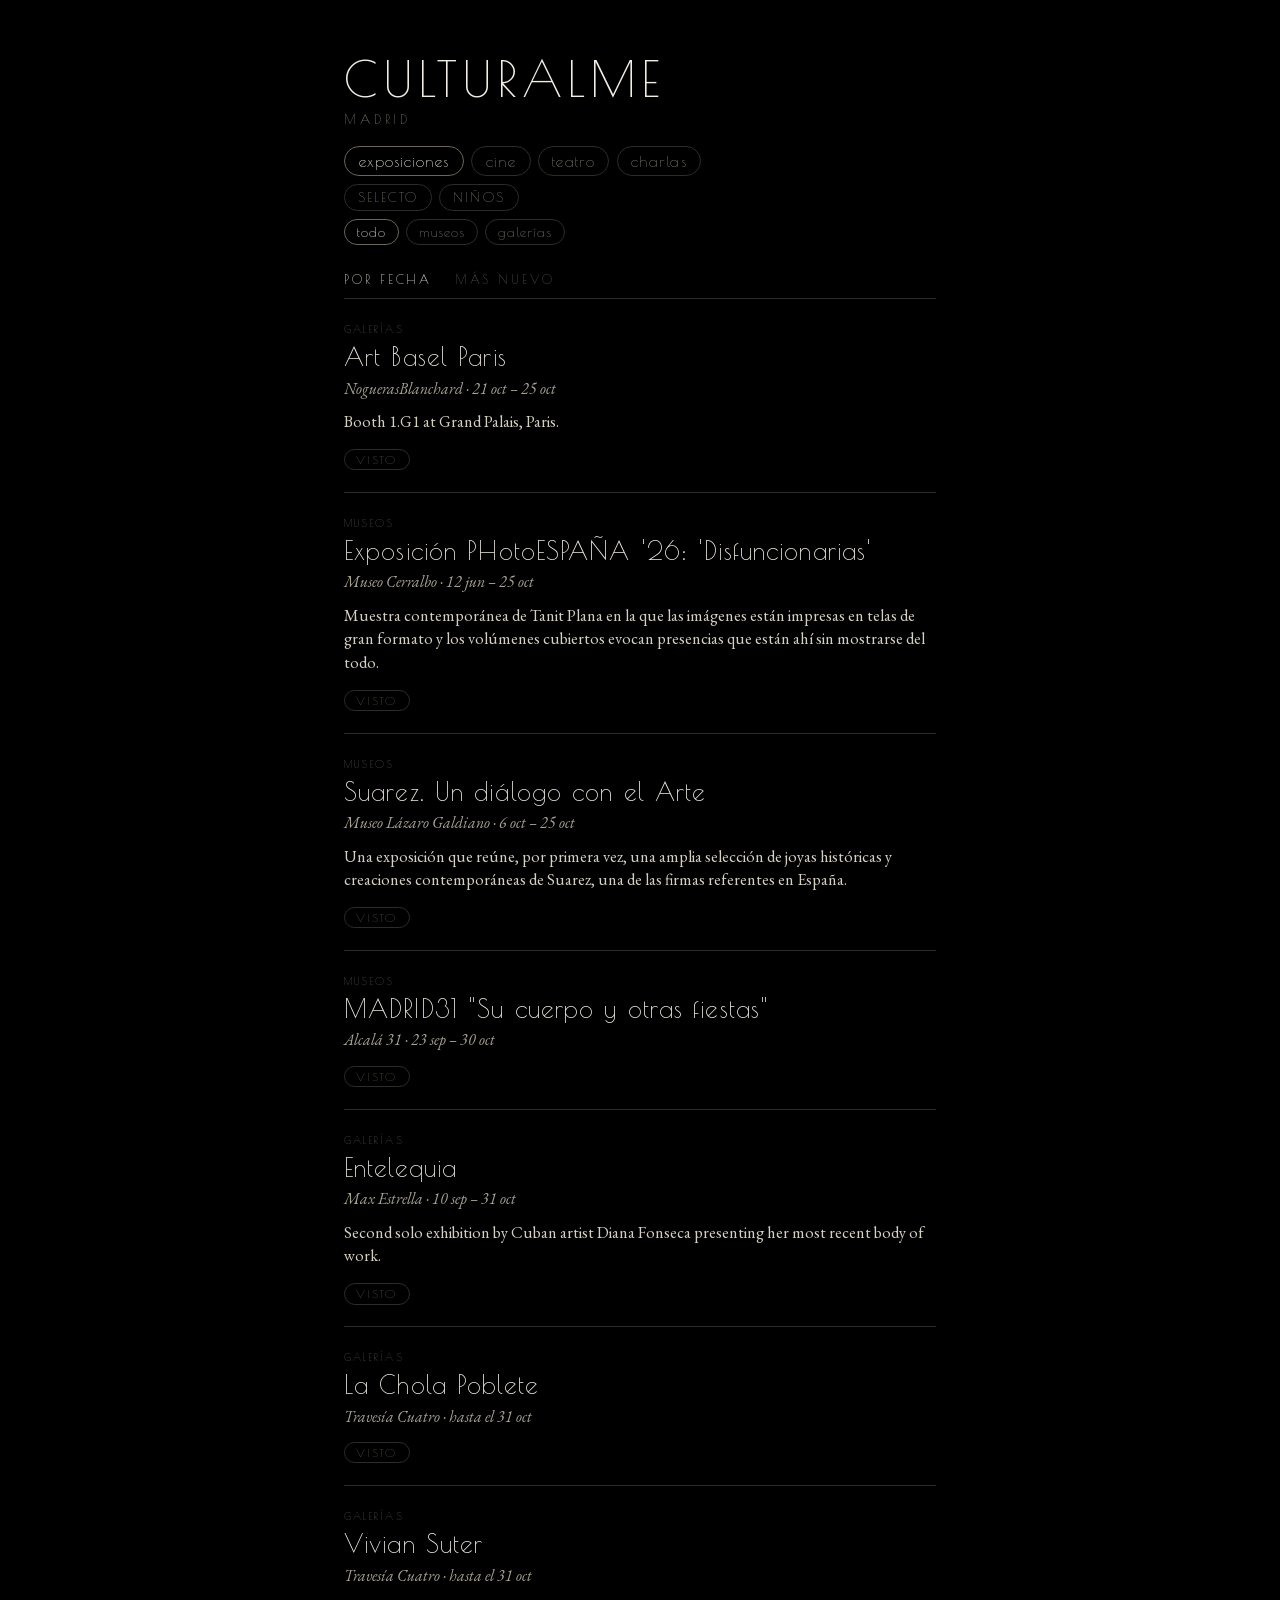
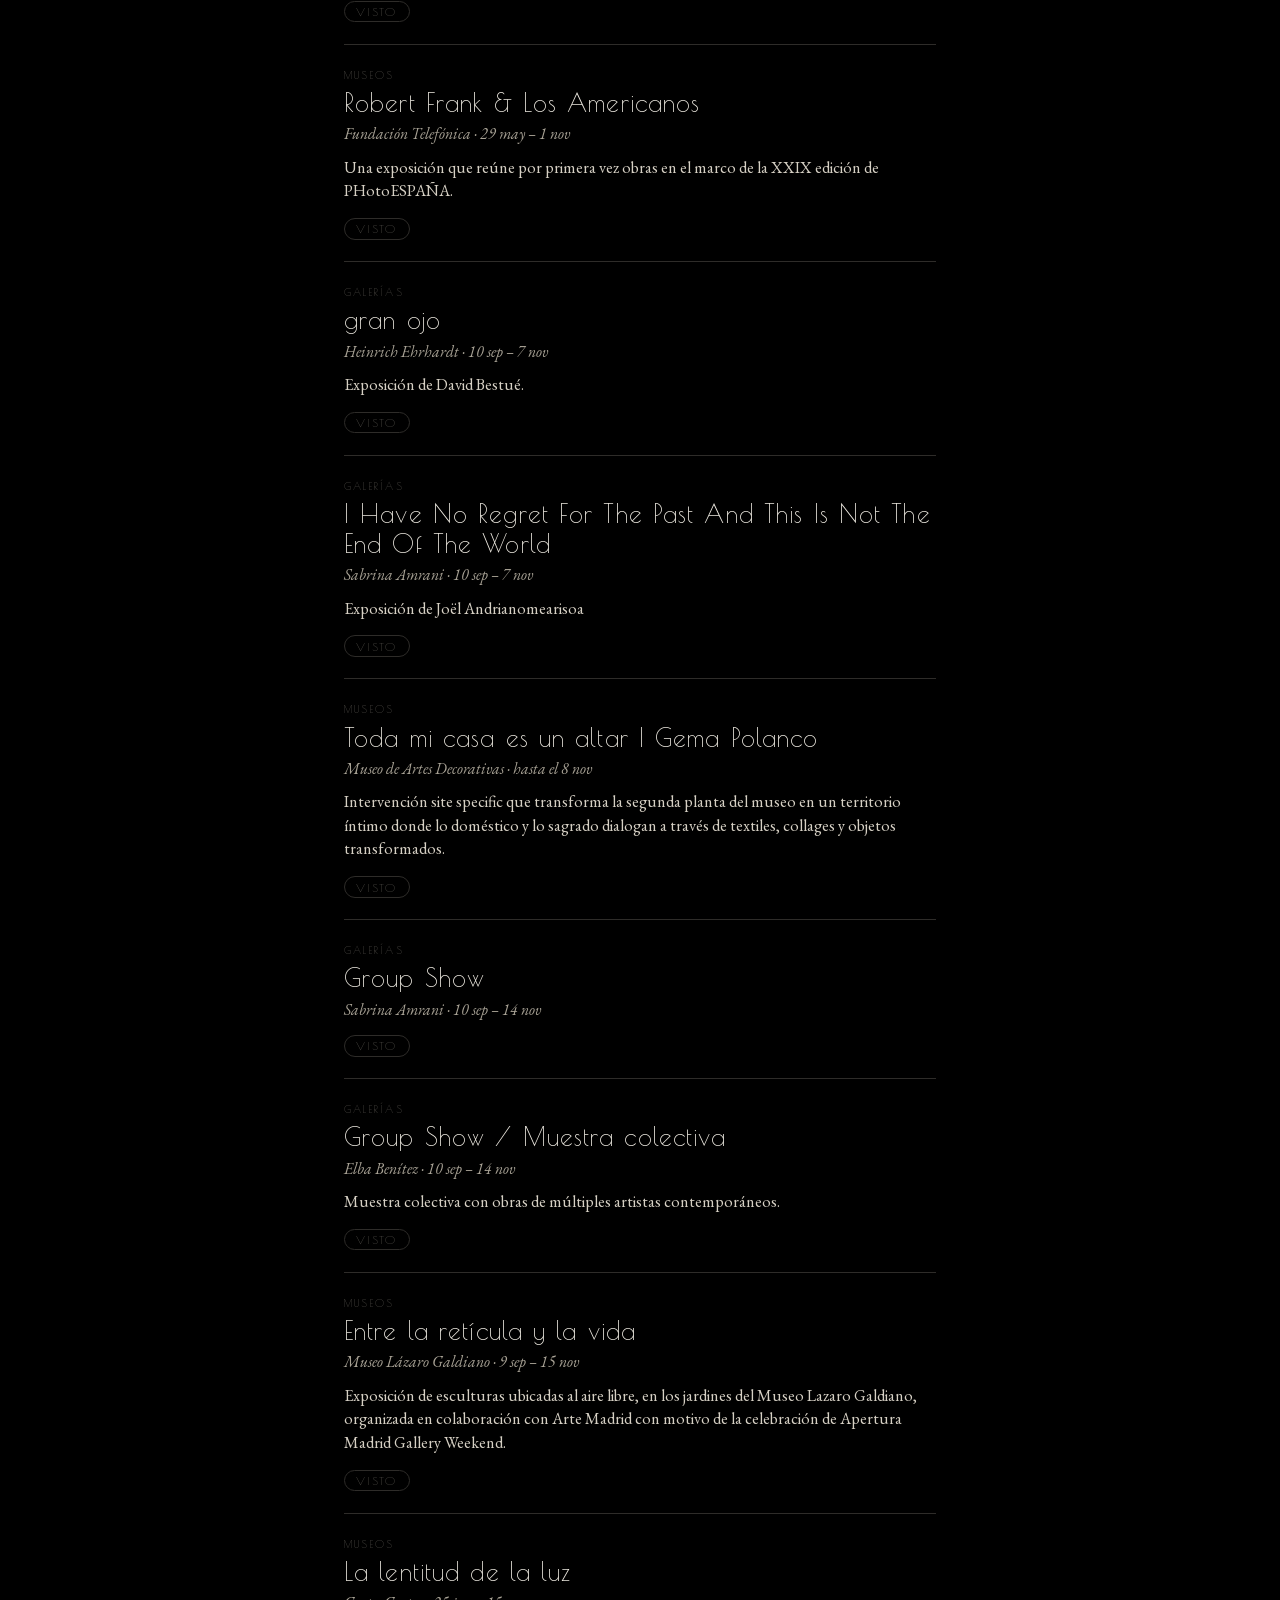
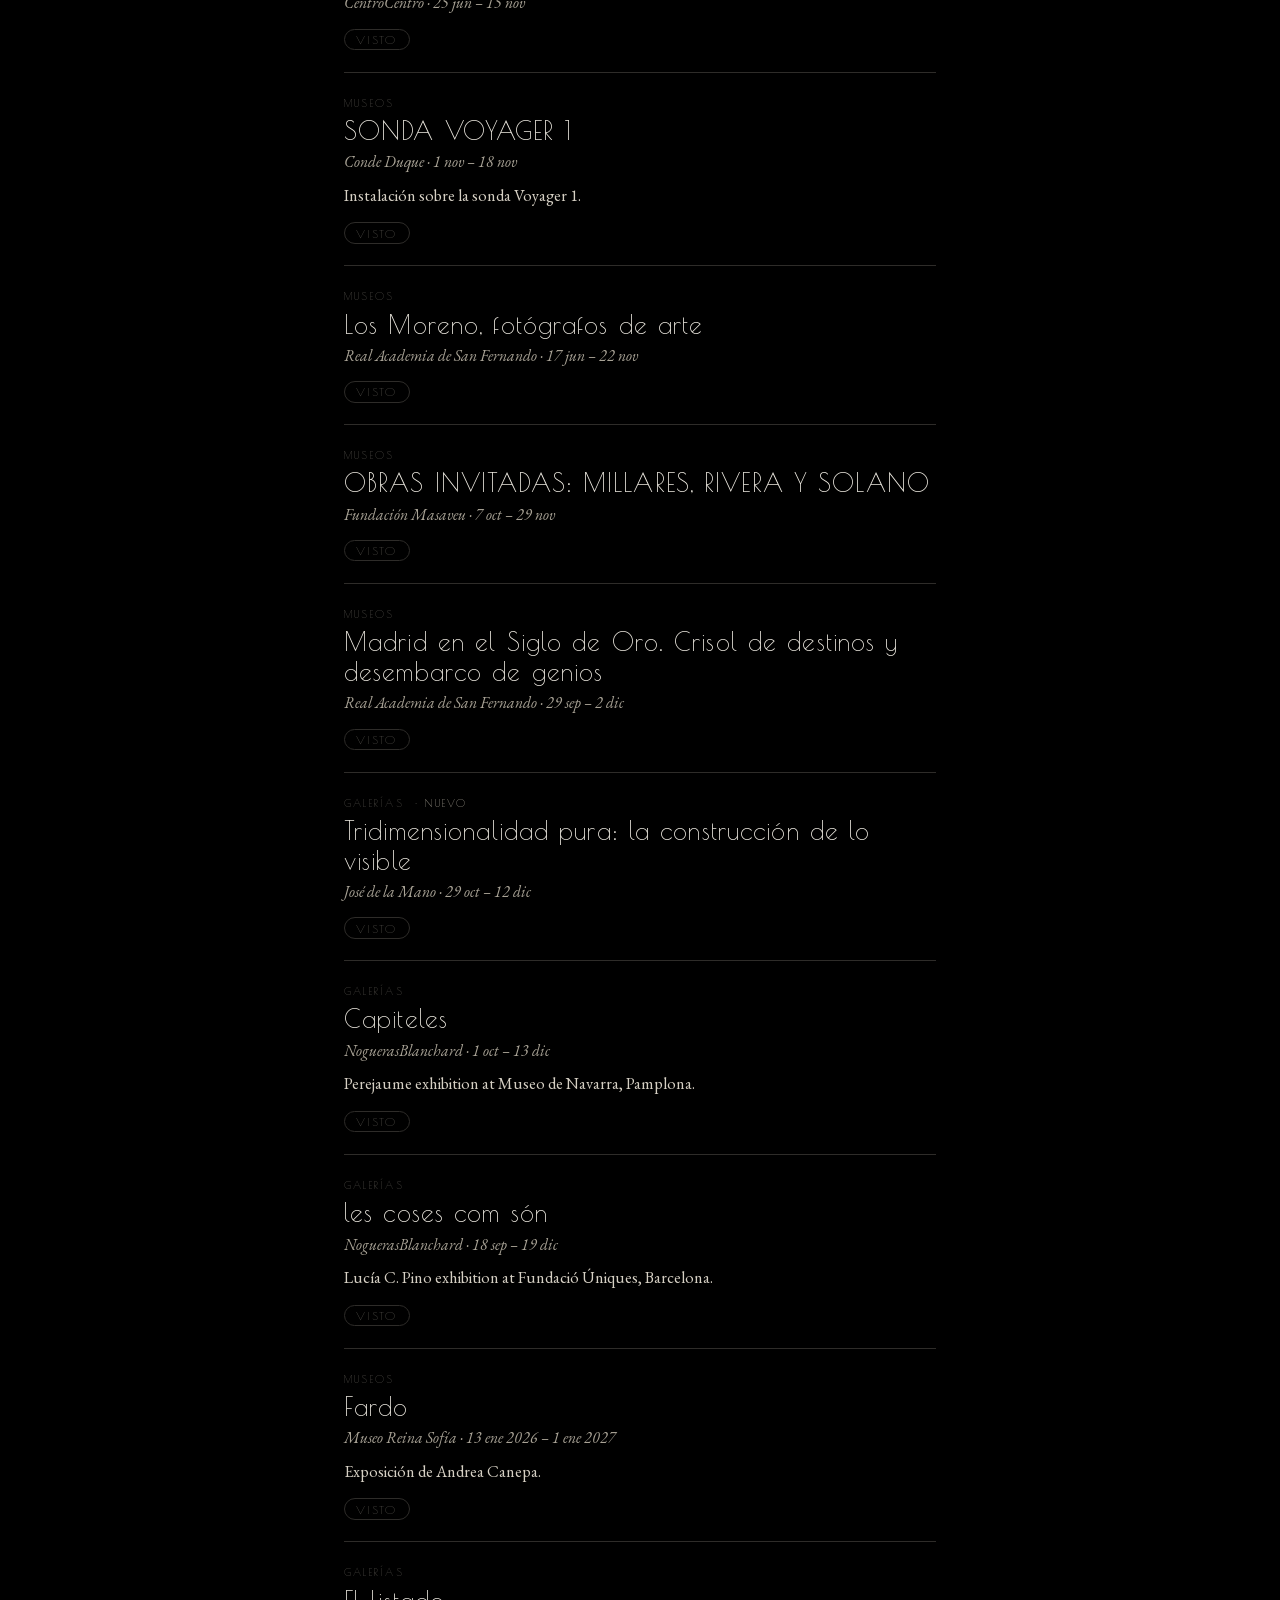
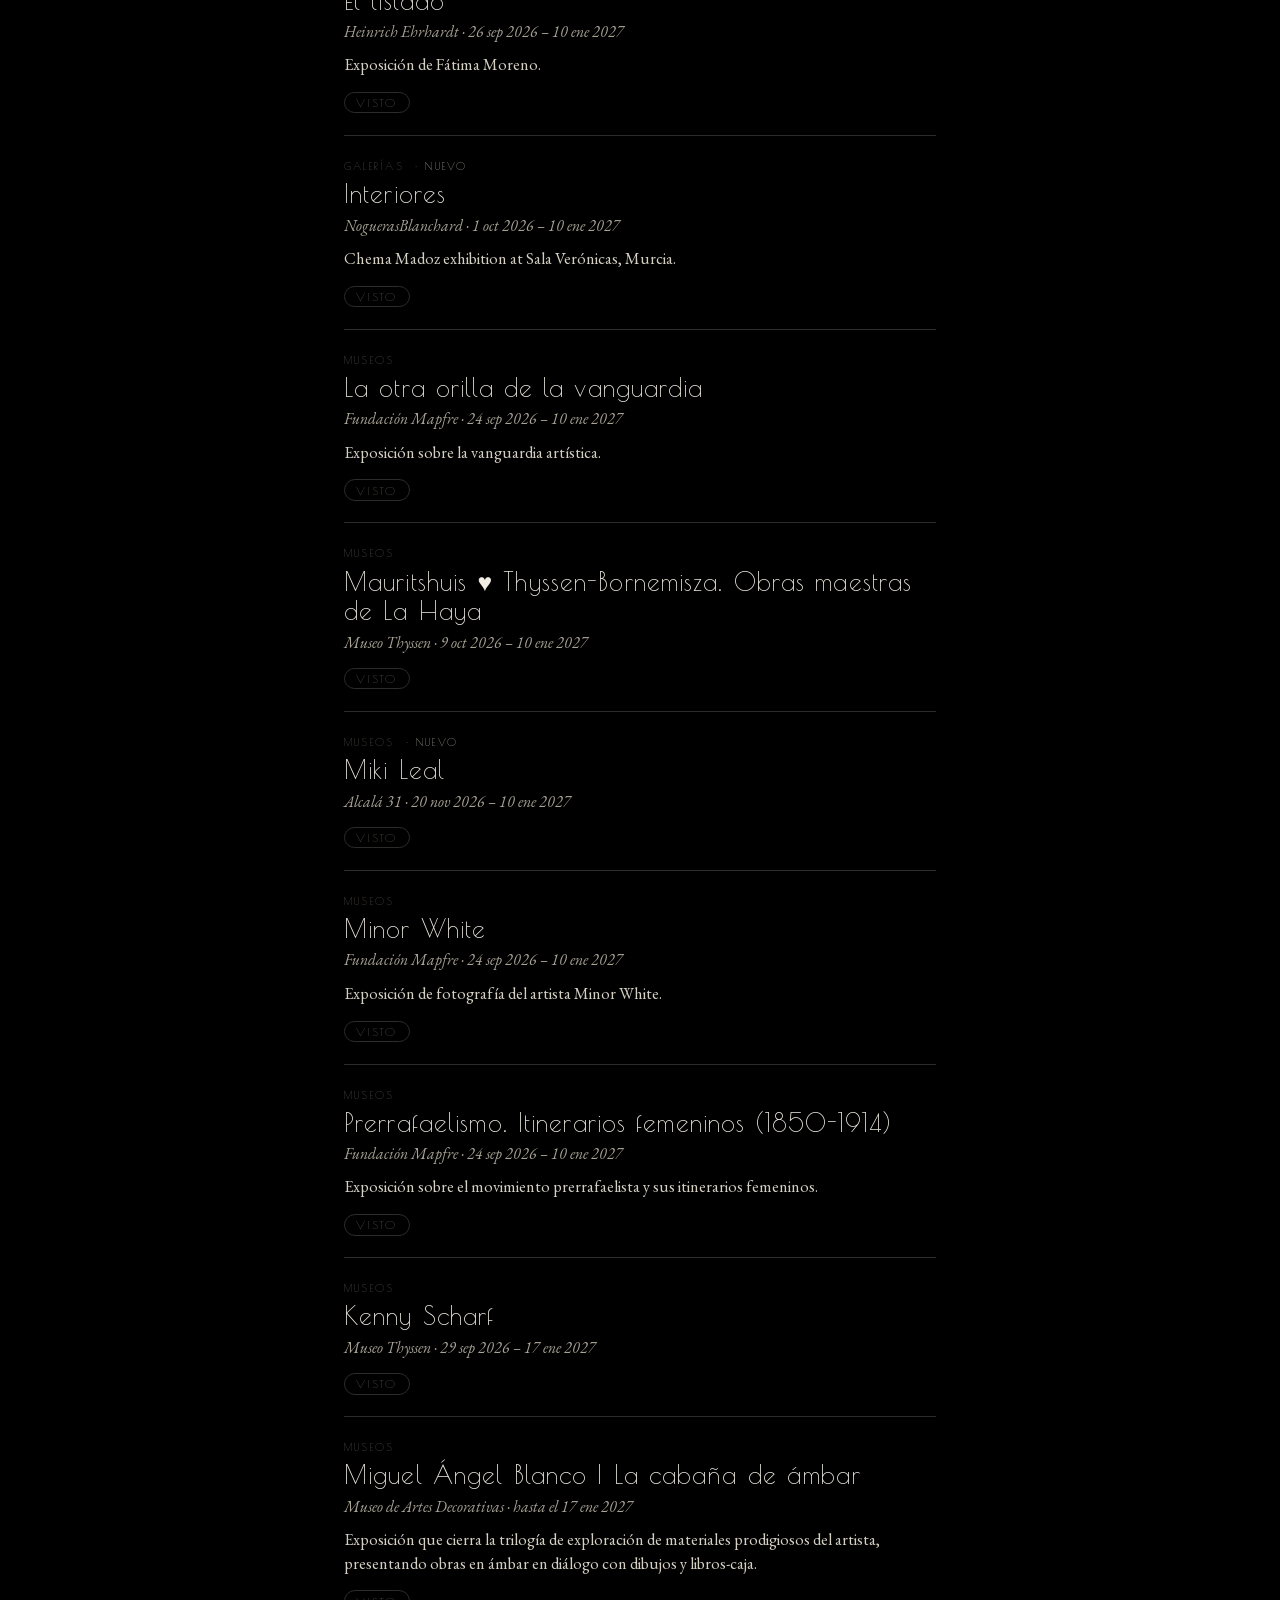
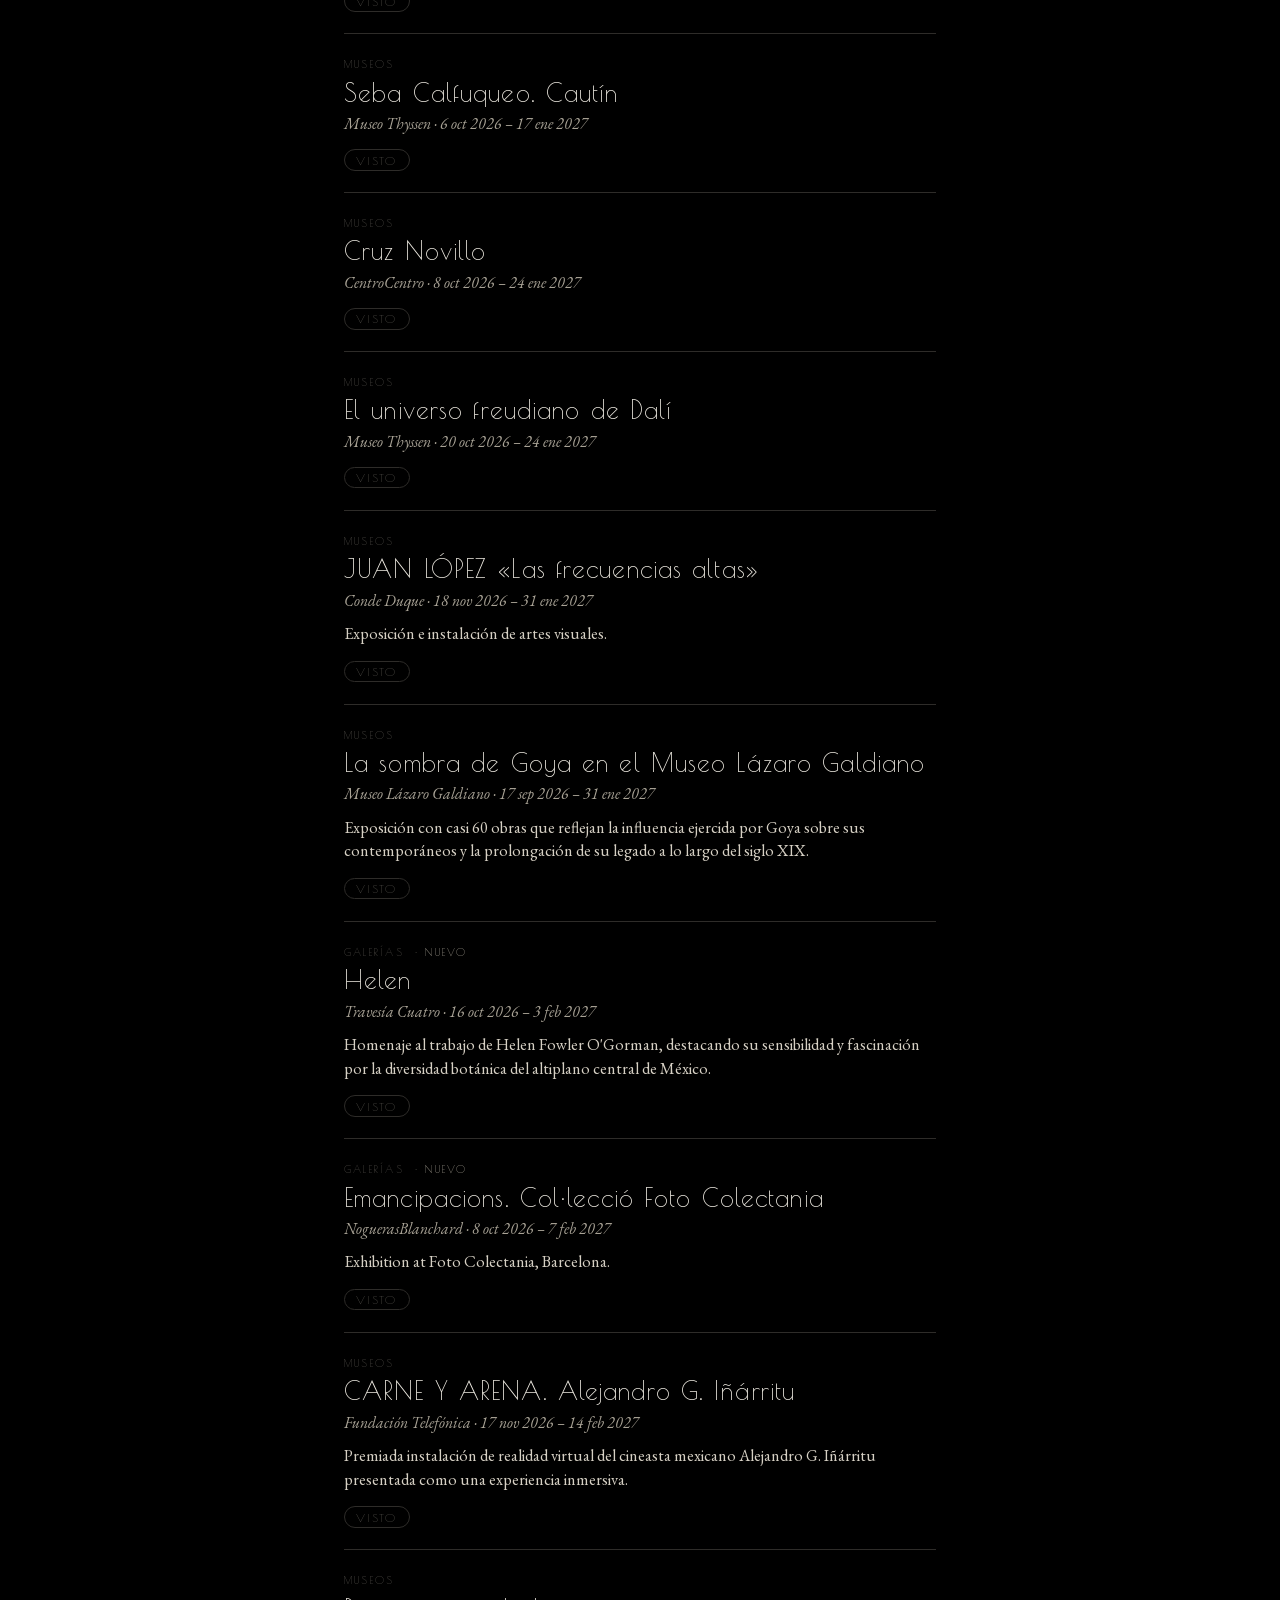
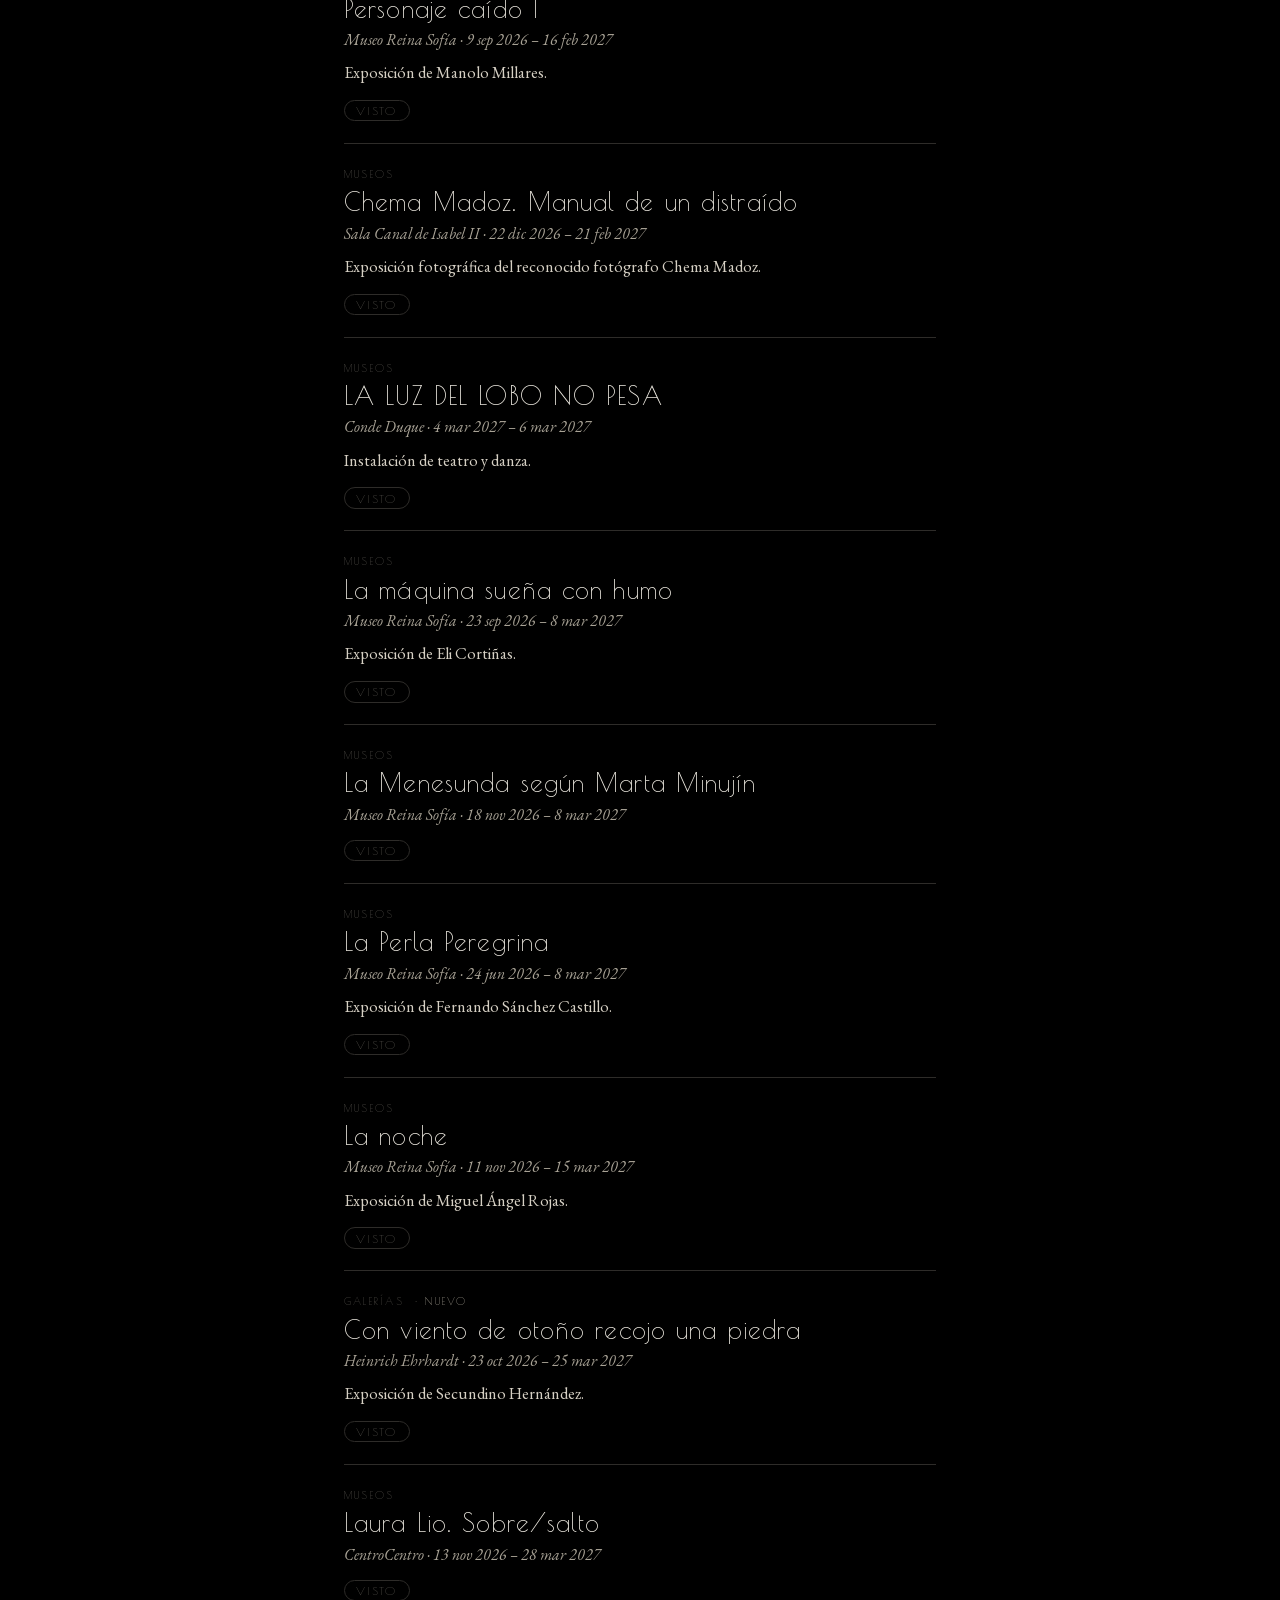
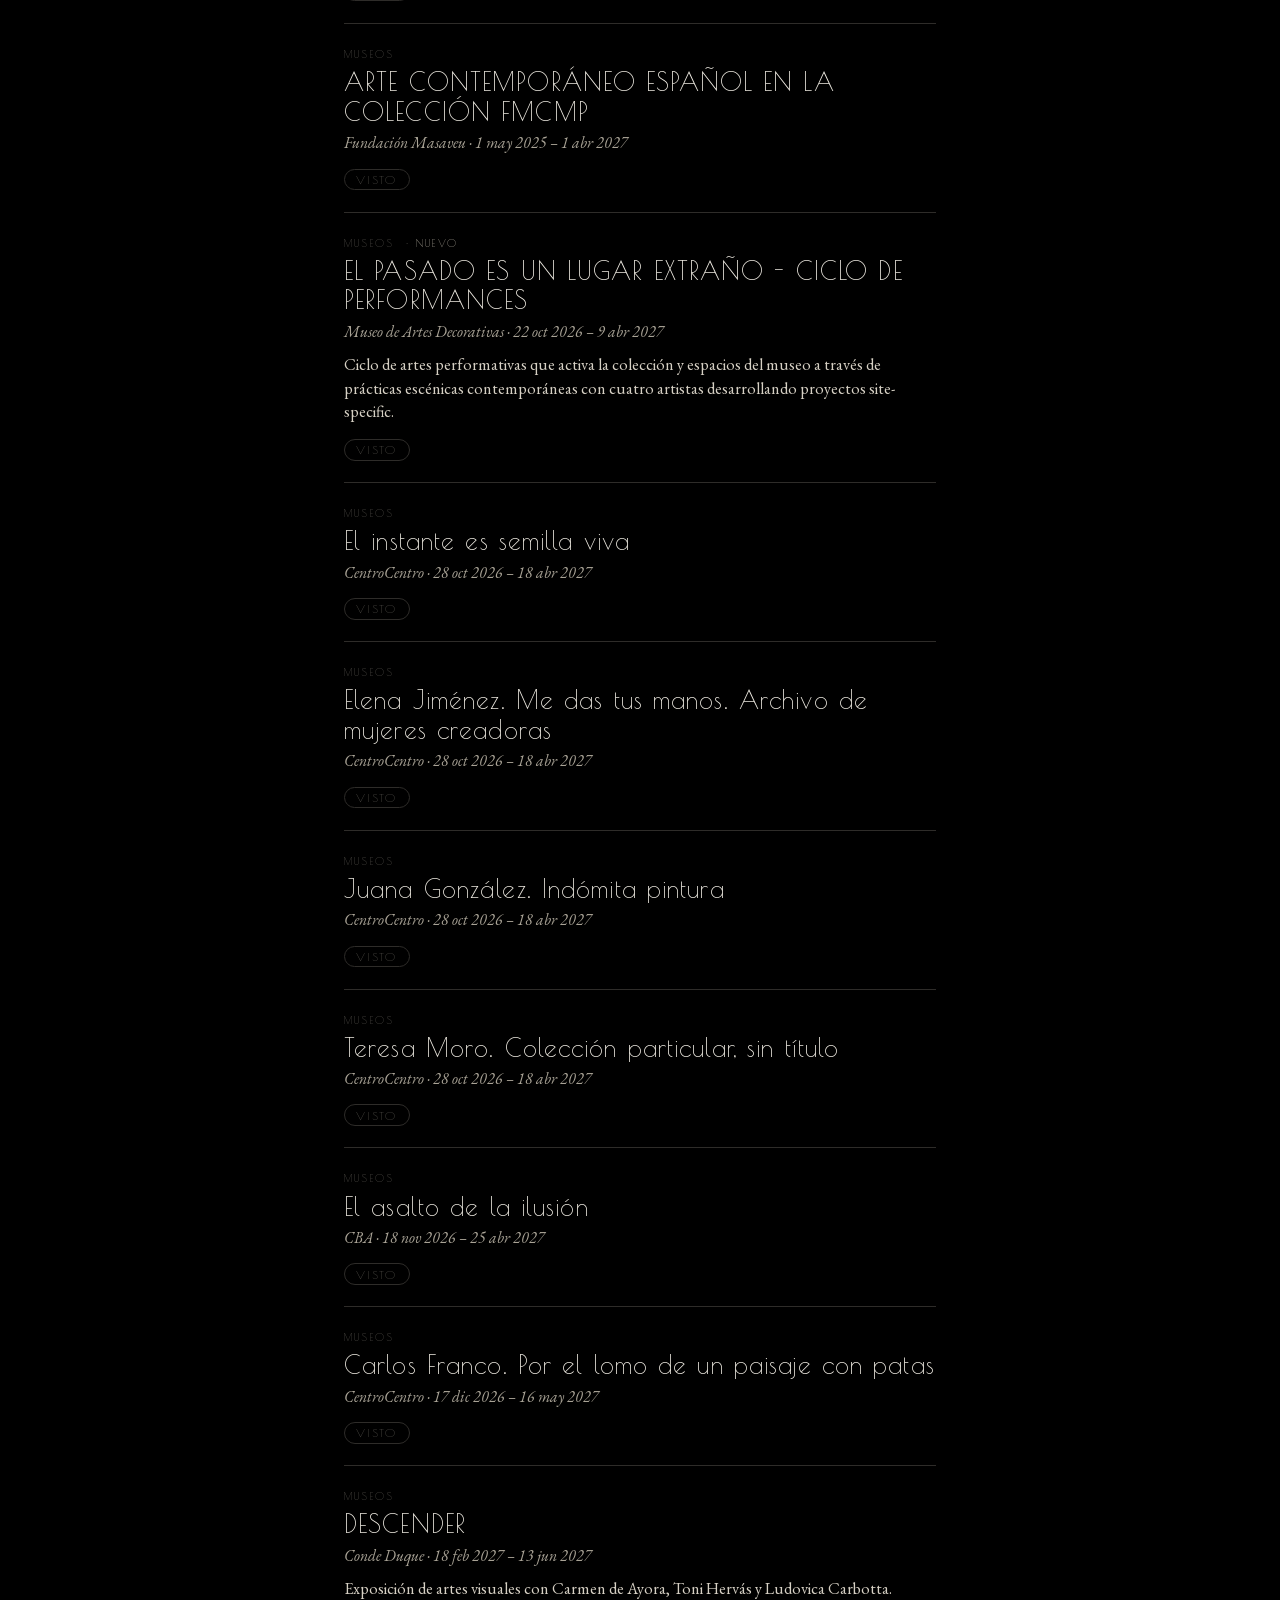
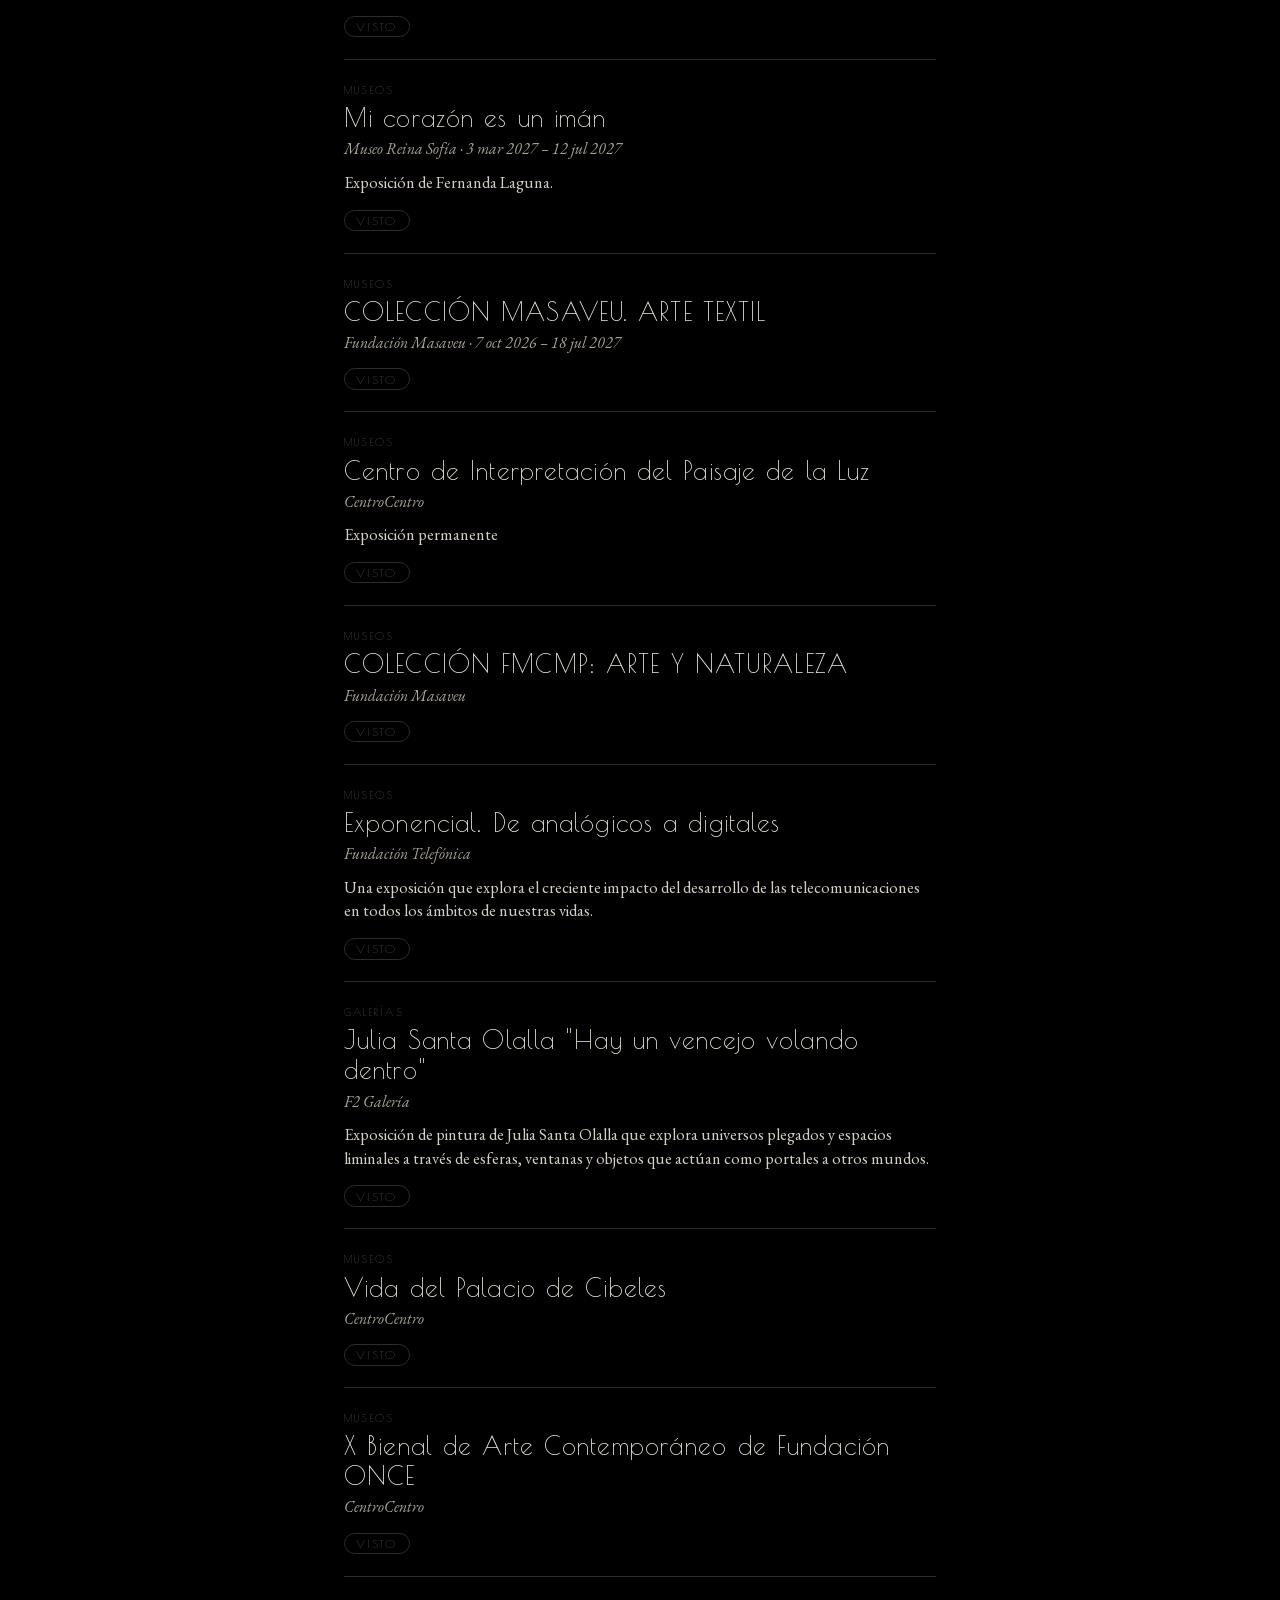
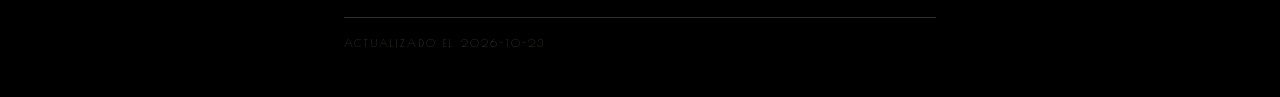
==== commit fda9dc4c: "update 2026-10-23" ====
--- a/docs/index.html
+++ b/docs/index.html
@@ -31,10 +31,10 @@
 
 <main id="lista"></main>
 
-<footer><p>Actualizado el 2026-10-16</p></footer>
+<footer><p>Actualizado el 2026-10-23</p></footer>
 
 <script>
-const EVENTOS = [{"title": "28ª Semana del Cortometraje de la Comunidad de Madrid", "section": "charla", "plano": "charlas", "venue": null, "source": "CBA", "date_start": "2026-10-17", "date_end": "2026-10-23", "description": null, "url": "https://www.circulobellasartes.com/agenda/", "first_seen": "2026-10-16", "is_new": true, "kids": false, "selecto": false}, {"title": "A Fosforito", "section": "teatro", "plano": "teatro", "venue": null, "source": "Teatro de la Abadía", "date_start": "2026-10-17", "date_end": "2026-10-17", "description": "Ricardo Fernández del Moral", "url": "https://www.teatroabadia.com/", "first_seen": "2026-10-16", "is_new": true, "kids": false, "selecto": false}, {"title": "A puerta cerrada", "section": "teatro", "plano": "teatro", "venue": null, "source": "Teatros del Canal", "date_start": "2026-12-05", "date_end": "2026-12-30", "description": "Teatro de Jean-Paul Sartre dirigido por Ainhoa Amestoy. Creación Canal con Isabel Ordaz, Pere Ponce, Olivia Molina y Jesús Asensi.", "url": "https://www.teatroscanal.com/cartelera-madrid/", "first_seen": "2026-07-10", "is_new": false, "kids": false, "selecto": true}, {"title": "A. Hacia otro estado de la carne", "section": "teatro", "plano": "teatro", "venue": null, "source": "Teatros del Canal", "date_start": "2027-04-15", "date_end": "2027-04-18", "description": "Artes vivas de La Señorita Blanco. Creación Canal - Estreno absoluto.", "url": "https://www.teatroscanal.com/cartelera-madrid/", "first_seen": "2026-07-10", "is_new": false, "kids": false, "selecto": false}, {"title": "ARRIBA TUTTO", "section": "cine", "plano": "cine", "venue": "Cines Renoir (Princesa / Retiro / Plaza de España / Floridablanca)", "source": "Cines Renoir", "date_start": null, "date_end": null, "description": "Dir: José Mota — ESTRENO, VENTA ANTICIPADA", "url": "https://www.cinesrenoir.com/", "first_seen": "2026-10-16", "is_new": true, "kids": false, "selecto": false}, {"title": "ARTE CONTEMPORÁNEO ESPAÑOL EN LA COLECCIÓN FMCMP", "section": "museo", "plano": "expos", "venue": null, "source": "Fundación Masaveu", "date_start": "2025-05-01", "date_end": "2027-04-01", "description": null, "url": "https://www.fundacioncristinamasaveu.com/", "first_seen": "2026-04-10", "is_new": false, "kids": true, "selecto": true}, {"title": "Acción XM²", "section": "teatro", "plano": "teatro", "venue": null, "source": "Teatros del Canal", "date_start": "2027-03-07", "date_end": "2027-03-07", "description": "Acción performática de LA JUAN GALLERY. Estreno absoluto.", "url": "https://www.teatroscanal.com/cartelera-madrid/", "first_seen": "2026-07-10", "is_new": false, "kids": false, "selecto": false}, {"title": "Adentro!", "section": "teatro", "plano": "teatro", "venue": null, "source": "Teatros del Canal", "date_start": "2026-11-14", "date_end": "2026-11-15", "description": "Danza de Diana Szeinblum. Estreno en Comunidad de Madrid. Argentina.", "url": "https://www.teatroscanal.com/cartelera-madrid/", "first_seen": "2026-09-04", "is_new": false, "kids": true, "selecto": false}, {"title": "Adulto", "section": "cine", "plano": "cine", "venue": "Cines Embajadores", "source": "Cines Embajadores", "date_start": null, "date_end": null, "description": "Dir: Mariano González — V.E.", "url": "https://cinesembajadores.es/madrid/", "first_seen": "2026-10-16", "is_new": true, "kids": false, "selecto": false}, {"title": "Analphabet", "section": "teatro", "plano": "teatro", "venue": null, "source": "Teatros del Canal", "date_start": "2026-11-12", "date_end": "2026-11-12", "description": "Teatro, poesía y danza de Alberto Cortés.", "url": "https://www.teatroscanal.com/cartelera-madrid/", "first_seen": "2026-09-04", "is_new": false, "kids": false, "selecto": false}, {"title": "Antes del alba", "section": "teatro", "plano": "teatro", "venue": null, "source": "Teatros del Canal", "date_start": "2026-11-03", "date_end": "2026-11-04", "description": "Danza española y flamenco de José Ángel Capel. CANAL BAILA - Estreno absoluto - Creación Canal.", "url": "https://www.teatroscanal.com/cartelera-madrid/", "first_seen": "2026-07-10", "is_new": false, "kids": false, "selecto": false}, {"title": "Apoyatura", "section": "teatro", "plano": "teatro", "venue": null, "source": "Teatros del Canal", "date_start": "2027-04-24", "date_end": "2027-04-25", "description": "Performance – música de Óscar Bueno.", "url": "https://www.teatroscanal.com/cartelera-madrid/", "first_seen": "2026-07-10", "is_new": false, "kids": false, "selecto": false}, {"title": "Art Basel Paris", "section": "galeria", "plano": "expos", "venue": null, "source": "NoguerasBlanchard", "date_start": "2026-10-21", "date_end": "2026-10-25", "description": "Participation at Art Basel Paris, Booth 1.G1 at Grand Palais, Paris.", "url": "https://www.noguerasblanchard.com/", "first_seen": "2026-10-09", "is_new": false, "kids": false, "selecto": false}, {"title": "Artistas de la historia: Charles de Gaulle y Winston Churchill", "section": "charla", "plano": "charlas", "venue": null, "source": "Fundación Ramón Areces", "date_start": null, "date_end": null, "description": null, "url": "https://www.fundacionareces.es/fundacionareces/es/actividades/", "first_seen": "2026-07-31", "is_new": false, "kids": false, "selecto": false}, {"title": "Assembly Hall", "section": "teatro", "plano": "teatro", "venue": null, "source": "Teatros del Canal", "date_start": "2027-05-06", "date_end": "2027-05-07", "description": "Danza teatro de Crystal Pite y Kidd Pivot. Canadá - Estreno en España.", "url": "https://www.teatroscanal.com/cartelera-madrid/", "first_seen": "2026-07-10", "is_new": false, "kids": true, "selecto": true}, {"title": "Asunción Molinos Gordo", "section": "galeria", "plano": "expos", "venue": null, "source": "Travesía Cuatro", "date_start": null, "date_end": "2026-10-17", "description": "La artista investiga las huellas que deja la historia en Travesía Cuatro.", "url": "https://www.travesiacuatro.com/", "first_seen": "2026-07-24", "is_new": false, "kids": true, "selecto": false}, {"title": "BAD APPLES", "section": "cine", "plano": "cine", "venue": "Cines Renoir (Princesa / Retiro / Plaza de España / Floridablanca)", "source": "Cines Renoir", "date_start": null, "date_end": null, "description": "Dir: Jonatan Etzler", "url": "https://www.cinesrenoir.com/", "first_seen": "2026-10-16", "is_new": true, "kids": false, "selecto": false}, {"title": "BAGJAN OKTYABR: TERAPIA DEL ALMA", "section": "teatro", "plano": "teatro", "venue": null, "source": "Teatro Calderón", "date_start": "2027-02-08", "date_end": null, "description": null, "url": "https://teatrocalderonmadrid.com/es/cartelera", "first_seen": "2026-07-17", "is_new": false, "kids": false, "selecto": false}, {"title": "BAILA, BAILA, PEGAMOIDE", "section": "teatro", "plano": "teatro", "venue": null, "source": "Sala Cuarta Pared", "date_start": null, "date_end": null, "description": "Una obra de danza teatro que dialoga con las crisis de coreomanía de la Edad Media, en las que masas de gente bailaban espasmódicamente hasta la extenuación.", "url": "https://www.cuartapared.es/", "first_seen": "2026-10-09", "is_new": false, "kids": false, "selecto": false}, {"title": "Brexit, diez años después: ¿qué futuro para las artes y las humanidades?", "section": "charla", "plano": "charlas", "venue": null, "source": "CBA", "date_start": "2026-10-28", "date_end": "2026-10-29", "description": null, "url": "https://www.circulobellasartes.com/agenda/", "first_seen": "2026-09-18", "is_new": false, "kids": false, "selecto": true}, {"title": "CARNE Y ARENA. Alejandro G. Iñárritu", "section": "museo", "plano": "expos", "venue": null, "source": "Fundación Telefónica", "date_start": "2026-11-17", "date_end": "2027-02-15", "description": "Instalación de realidad virtual del cineasta mexicano Alejandro G. Iñárritu que ofrece una experiencia inmersiva.", "url": "https://espacio.fundaciontelefonica.com/exposiciones/", "first_seen": "2026-09-11", "is_new": false, "kids": false, "selecto": false}, {"title": "CENIZA EN LA BOCA", "section": "cine", "plano": "cine", "venue": "Cines Renoir (Princesa / Retiro / Plaza de España / Floridablanca)", "source": "Cines Renoir", "date_start": null, "date_end": null, "description": "Dir: Diego Dionisio Luna Alexander", "url": "https://www.cinesrenoir.com/", "first_seen": "2026-10-16", "is_new": true, "kids": false, "selecto": true}, {"title": "CHOPIN", "section": "cine", "plano": "cine", "venue": "Cines Renoir (Princesa / Retiro / Plaza de España / Floridablanca)", "source": "Cines Renoir", "date_start": null, "date_end": null, "description": "Dir: Michal Kwiecinski — ESTRENO", "url": "https://www.cinesrenoir.com/", "first_seen": "2026-10-16", "is_new": true, "kids": false, "selecto": false}, {"title": "CLAYFACE", "section": "cine", "plano": "cine", "venue": "Cines Renoir (Princesa / Retiro / Plaza de España / Floridablanca)", "source": "Cines Renoir", "date_start": null, "date_end": null, "description": "Dir: James Watkins — ESTRENO, VENTA ANTICIPADA", "url": "https://www.cinesrenoir.com/", "first_seen": "2026-10-16", "is_new": true, "kids": false, "selecto": false}, {"title": "COCO, EL MUSICAL", "section": "teatro", "plano": "teatro", "venue": null, "source": "Teatro Calderón", "date_start": "2027-02-07", "date_end": "2027-02-28", "description": null, "url": "https://teatrocalderonmadrid.com/es/cartelera", "first_seen": "2026-06-26", "is_new": false, "kids": true, "selecto": false}, {"title": "COLECCIÓN FMCMP: ARTE Y NATURALEZA", "section": "museo", "plano": "expos", "venue": null, "source": "Fundación Masaveu", "date_start": null, "date_end": null, "description": null, "url": "https://www.fundacioncristinamasaveu.com/", "first_seen": "2026-04-10", "is_new": false, "kids": true, "selecto": false}, {"title": "COLECCIÓN MASAVEU. ARTE TEXTIL", "section": "museo", "plano": "expos", "venue": null, "source": "Fundación Masaveu", "date_start": "2026-10-07", "date_end": "2027-07-18", "description": null, "url": "https://www.fundacioncristinamasaveu.com/", "first_seen": "2026-09-11", "is_new": false, "kids": true, "selecto": false}, {"title": "COLORES DEL SONIDO", "section": "teatro", "plano": "teatro", "venue": null, "source": "Teatro Calderón", "date_start": "2026-12-22", "date_end": null, "description": null, "url": "https://teatrocalderonmadrid.com/es/cartelera", "first_seen": "2026-07-10", "is_new": false, "kids": true, "selecto": false}, {"title": "Calle esperanza", "section": "teatro", "plano": "teatro", "venue": null, "source": "Teatro Bellas Artes", "date_start": "2027-01-13", "date_end": null, "description": null, "url": "https://www.teatrobellasartes.es/", "first_seen": "2026-09-11", "is_new": false, "kids": false, "selecto": false}, {"title": "Carlos Cartaxo. In-sítu", "section": "museo", "plano": "expos", "venue": null, "source": "CentroCentro", "date_start": "2026-09-09", "date_end": "2026-10-18", "description": null, "url": "https://www.centrocentro.org/exposiciones", "first_seen": "2026-08-07", "is_new": false, "kids": true, "selecto": true}, {"title": "Carlos Franco", "section": "museo", "plano": "expos", "venue": null, "source": "CentroCentro", "date_start": "2026-12-17", "date_end": "2027-05-16", "description": "Por el lomo de un paisaje con patas", "url": "https://www.centrocentro.org/exposiciones", "first_seen": "2026-10-16", "is_new": true, "kids": true, "selecto": true}, {"title": "Carmen (Ópera EN DIRECTO desde The Royal Opera House)", "section": "cine", "plano": "cine", "venue": "Cines Embajadores", "source": "Cines Embajadores", "date_start": null, "date_end": null, "description": "Dir: Damiano Michieletto — V.O.S.E., EVENTO ESPECIAL", "url": "https://cinesembajadores.es/madrid/", "first_seen": "2026-10-16", "is_new": true, "kids": true, "selecto": false}, {"title": "Carriage Trade", "section": "museo", "plano": "expos", "venue": null, "source": "Matadero Madrid", "date_start": "2026-10-06", "date_end": "2026-10-16", "description": null, "url": "https://www.mataderomadrid.org/programacion", "first_seen": "2026-10-16", "is_new": true, "kids": false, "selecto": false}, {"title": "Ceniza en la boca", "section": "cine", "plano": "cine", "venue": "Cines Embajadores", "source": "Cines Embajadores", "date_start": null, "date_end": null, "description": "Dir: Diego Luna — V.E.", "url": "https://cinesembajadores.es/madrid/", "first_seen": "2026-10-16", "is_new": true, "kids": false, "selecto": true}, {"title": "Centro de Interpretación del Paisaje de la Luz", "section": "museo", "plano": "expos", "venue": null, "source": "CentroCentro", "date_start": null, "date_end": null, "description": "Exposición permanente", "url": "https://www.centrocentro.org/exposiciones", "first_seen": "2026-04-10", "is_new": false, "kids": true, "selecto": false}, {"title": "Chema Madoz - Interiores", "section": "galeria", "plano": "expos", "venue": null, "source": "NoguerasBlanchard", "date_start": "2026-10-01", "date_end": "2027-01-10", "description": "Exhibition at Sala Verónicas, Murcia.", "url": "https://www.noguerasblanchard.com/", "first_seen": "2026-10-09", "is_new": false, "kids": true, "selecto": true}, {"title": "Chema Madoz. Manual de un distraído", "section": "museo", "plano": "expos", "venue": null, "source": "Sala Canal de Isabel II", "date_start": "2026-12-22", "date_end": "2027-02-21", "description": "Exposición de fotografía del artista Chema Madoz.", "url": "https://www.comunidad.madrid/centros/sala-canal-isabel-ii", "first_seen": "2026-10-09", "is_new": false, "kids": true, "selecto": true}, {"title": "Chopin (DOBLADA AL ESPAÑOL)", "section": "cine", "plano": "cine", "venue": "Cines Embajadores", "source": "Cines Embajadores", "date_start": null, "date_end": null, "description": "Dir: Michal Kwiecinski — V.E.", "url": "https://cinesembajadores.es/madrid/", "first_seen": "2026-10-16", "is_new": true, "kids": false, "selecto": true}, {"title": "Chopin (VOSE)", "section": "cine", "plano": "cine", "venue": "Cines Embajadores", "source": "Cines Embajadores", "date_start": null, "date_end": null, "description": "Dir: Michal Kwiecinski — V.O.S.E.", "url": "https://cinesembajadores.es/madrid/", "first_seen": "2026-10-16", "is_new": true, "kids": false, "selecto": true}, {"title": "Christmas Dreams", "section": "teatro", "plano": "teatro", "venue": null, "source": "Teatro Calderón", "date_start": "2026-11-28", "date_end": "2027-01-04", "description": null, "url": "https://teatrocalderonmadrid.com/es/cartelera", "first_seen": "2026-10-16", "is_new": true, "kids": true, "selecto": false}, {"title": "Cibeles, el ritual", "section": "teatro", "plano": "teatro", "venue": null, "source": "Teatros del Canal", "date_start": "2026-12-09", "date_end": "2027-01-03", "description": "Danza española del Ballet Español de la Comunidad de Madrid. Dirección artística: Mónica Fernández - Coreografía: Miguel Ángel Corbacho. Estreno absoluto.", "url": "https://www.teatroscanal.com/cartelera-madrid/", "first_seen": "2026-07-10", "is_new": false, "kids": true, "selecto": false}, {"title": "Cine para perdedores: The end of the tour (VOSE)", "section": "cine", "plano": "cine", "venue": "Cines Embajadores", "source": "Cines Embajadores", "date_start": null, "date_end": null, "description": "Dir: James Ponsoldt — V.O.S.E.", "url": "https://cinesembajadores.es/madrid/", "first_seen": "2026-10-16", "is_new": true, "kids": false, "selecto": true}, {"title": "Cirugía Torácica en España: estado actual, retos y perspectivas futuras", "section": "charla", "plano": "charlas", "venue": null, "source": "Fundación Ramón Areces", "date_start": "2026-10-28", "date_end": null, "description": null, "url": "https://www.fundacionareces.es/fundacionareces/es/actividades/", "first_seen": "2026-10-02", "is_new": false, "kids": false, "selecto": false}, {"title": "Clásicos al detalle: Apocalypse Now", "section": "cine", "plano": "cine", "venue": "Cines Embajadores", "source": "Cines Embajadores", "date_start": null, "date_end": null, "description": "V.E., TALLER", "url": "https://cinesembajadores.es/madrid/", "first_seen": "2026-10-16", "is_new": true, "kids": false, "selecto": true}, {"title": "Collons!", "section": "teatro", "plano": "teatro", "venue": null, "source": "Teatros del Canal", "date_start": "2026-11-28", "date_end": "2026-11-29", "description": "Teatro documental de L'Autèntica (Verónica Pallini y Marco Canale). Estreno absoluto. España / Argentina.", "url": "https://www.teatroscanal.com/cartelera-madrid/", "first_seen": "2026-09-04", "is_new": false, "kids": false, "selecto": true}, {"title": "Colombia en escena", "section": "teatro", "plano": "teatro", "venue": null, "source": "Teatro del Barrio", "date_start": "2026-10-10", "date_end": "2026-10-31", "description": null, "url": "https://teatrodelbarrio.com/", "first_seen": "2026-10-09", "is_new": false, "kids": false, "selecto": false}, {"title": "Coloquio: La vigencia de la Escuela de Salamanca en el mundo de hoy", "section": "charla", "plano": "charlas", "venue": null, "source": "Fundación Rafael del Pino", "date_start": "2026-11-03", "date_end": null, "description": "Con Araceli Mangas, Luis Perdices de Blas, Ricardo Rivero Ortega, Rodrigo Tena y Jaime Sánchez Santiago.", "url": "https://frdelpino.es/eventos/todos-los-eventos/", "first_seen": "2026-10-16", "is_new": true, "kids": false, "selecto": false}, {"title": "Conferencia Magistral de Mauro Guillén", "section": "charla", "plano": "charlas", "venue": null, "source": "Fundación Rafael del Pino", "date_start": "2026-10-20", "date_end": null, "description": "El futuro del dinero digital.", "url": "https://frdelpino.es/eventos/todos-los-eventos/", "first_seen": "2026-04-10", "is_new": false, "kids": false, "selecto": true}, {"title": "Coro de estancias x Ana Almagro", "section": "teatro", "plano": "teatro", "venue": null, "source": "Teatros del Canal", "date_start": "2026-12-03", "date_end": "2026-12-04", "description": "Flamenco contemporáneo de Ana Almagro. CANAL BAILA - Estreno absoluto - Creación Canal.", "url": "https://www.teatroscanal.com/cartelera-madrid/", "first_seen": "2026-07-10", "is_new": false, "kids": false, "selecto": false}, {"title": "Cristito y la madre canaria", "section": "teatro", "plano": "teatro", "venue": null, "source": "Teatro Bellas Artes", "date_start": "2026-11-16", "date_end": "2026-11-16", "description": null, "url": "https://www.teatrobellasartes.es/", "first_seen": "2026-10-02", "is_new": false, "kids": false, "selecto": false}, {"title": "Cruz Novillo", "section": "museo", "plano": "expos", "venue": null, "source": "CentroCentro", "date_start": "2026-10-08", "date_end": "2027-01-24", "description": null, "url": "https://www.centrocentro.org/exposiciones", "first_seen": "2026-08-07", "is_new": false, "kids": true, "selecto": true}, {"title": "Cómo lidiar con una superpotencia impredecible", "section": "charla", "plano": "charlas", "venue": null, "source": "Fundación Ramón Areces", "date_start": null, "date_end": null, "description": null, "url": "https://www.fundacionareces.es/fundacionareces/es/actividades/", "first_seen": "2026-09-25", "is_new": false, "kids": false, "selecto": true}, {"title": "DESCENDER", "section": "museo", "plano": "expos", "venue": null, "source": "Conde Duque", "date_start": "2027-02-18", "date_end": "2027-06-13", "description": "Exposición de artes visuales de Carmen de Ayora, Toni Hervás y Ludovica Carbotta.", "url": "https://www.condeduquemadrid.es/programacion", "first_seen": "2026-09-11", "is_new": false, "kids": true, "selecto": false}, {"title": "DIGGER", "section": "cine", "plano": "cine", "venue": "Cines Renoir (Princesa / Retiro / Plaza de España / Floridablanca)", "source": "Cines Renoir", "date_start": null, "date_end": null, "description": "Dir: Alejandro Gonzalez Iñarritu", "url": "https://www.cinesrenoir.com/", "first_seen": "2026-10-16", "is_new": true, "kids": false, "selecto": false}, {"title": "Die Wildente (El pato salvaje)", "section": "teatro", "plano": "teatro", "venue": null, "source": "Teatros del Canal", "date_start": "2027-02-12", "date_end": "2027-02-13", "description": "Teatro de Henrik Ibsen dirigido por Thomas Ostermeier de Schaubühne Berlin. Alemania - Estreno en España.", "url": "https://www.teatroscanal.com/cartelera-madrid/", "first_seen": "2026-07-10", "is_new": false, "kids": false, "selecto": true}, {"title": "Diego Ramos, homenaje musical a Julio Iglesias", "section": "teatro", "plano": "teatro", "venue": null, "source": "Teatro Calderón", "date_start": "2026-11-18", "date_end": null, "description": null, "url": "https://teatrocalderonmadrid.com/es/cartelera", "first_seen": "2026-10-09", "is_new": false, "kids": false, "selecto": false}, {"title": "Digger (DOBLADA AL ESPAÑOL)", "section": "cine", "plano": "cine", "venue": "Cines Embajadores", "source": "Cines Embajadores", "date_start": null, "date_end": null, "description": "Dir: Alejandro González Iñárritu — V.E.", "url": "https://cinesembajadores.es/madrid/", "first_seen": "2026-10-16", "is_new": true, "kids": false, "selecto": false}, {"title": "Digger (VOSE)", "section": "cine", "plano": "cine", "venue": "Cines Embajadores", "source": "Cines Embajadores", "date_start": null, "date_end": null, "description": "Dir: Alejandro González Iñárritu — V.O.S.E.", "url": "https://cinesembajadores.es/madrid/", "first_seen": "2026-10-16", "is_new": true, "kids": false, "selecto": false}, {"title": "Diálogo: El futuro de Madrid: Centros de Innovación y la Carrera Global por el Talento", "section": "charla", "plano": "charlas", "venue": null, "source": "Fundación Rafael del Pino", "date_start": "2026-11-05", "date_end": null, "description": "Con Asier Alea, Victor Mulas, Jorge Cortell Albert y Mercedes Delgado.", "url": "https://frdelpino.es/eventos/todos-los-eventos/", "first_seen": "2026-10-16", "is_new": true, "kids": false, "selecto": false}, {"title": "Diálogo: La economía del cambio climático", "section": "charla", "plano": "charlas", "venue": null, "source": "Fundación Rafael del Pino", "date_start": "2026-11-26", "date_end": null, "description": "Con Rafael Doménech, Javier Andrés, Lara Lázaro, Nemesio Fernández-Cuesta y Gloria Lomana.", "url": "https://frdelpino.es/eventos/todos-los-eventos/", "first_seen": "2026-10-16", "is_new": true, "kids": false, "selecto": false}, {"title": "Diálogo: La resiliencia como destino: individuos, instituciones y sociedades ante shocks sucesivos", "section": "charla", "plano": "charlas", "venue": null, "source": "Fundación Rafael del Pino", "date_start": "2026-10-28", "date_end": null, "description": "Con Francisco J. Gan Pampols y Lucy Easthope.", "url": "https://frdelpino.es/eventos/todos-los-eventos/", "first_seen": "2026-10-16", "is_new": true, "kids": false, "selecto": false}, {"title": "Domingo de clásicos: El hombre tranquilo (VOSE)", "section": "cine", "plano": "cine", "venue": "Cines Embajadores", "source": "Cines Embajadores", "date_start": null, "date_end": null, "description": "Dir: John Ford — V.O.S.E.", "url": "https://cinesembajadores.es/madrid/", "first_seen": "2026-10-16", "is_new": true, "kids": false, "selecto": true}, {"title": "Domingo de clásicos: Érase una vez en América (VOSE)", "section": "cine", "plano": "cine", "venue": "Cines Embajadores", "source": "Cines Embajadores", "date_start": null, "date_end": null, "description": "Dir: Sergio Leone — V.O.S.E.", "url": "https://cinesembajadores.es/madrid/", "first_seen": "2026-10-16", "is_new": true, "kids": false, "selecto": true}, {"title": "Don Juan Desenmascarado", "section": "teatro", "plano": "teatro", "venue": null, "source": "Nave 73", "date_start": "2026-10-29", "date_end": "2026-11-01", "description": null, "url": "https://nave73.es/programacion/", "first_seen": "2026-09-18", "is_new": false, "kids": false, "selecto": false}, {"title": "Don Quijote", "section": "teatro", "plano": "teatro", "venue": null, "source": "Teatros del Canal", "date_start": "2027-02-25", "date_end": "2027-02-27", "description": "Danza de Compañía Nacional de Danza dirigida por Muriel Romero.", "url": "https://www.teatroscanal.com/cartelera-madrid/", "first_seen": "2026-07-10", "is_new": false, "kids": true, "selecto": false}, {"title": "Drácula", "section": "teatro", "plano": "teatro", "venue": null, "source": "Teatro Calderón", "date_start": "2026-10-24", "date_end": "2027-01-10", "description": null, "url": "https://teatrocalderonmadrid.com/es/cartelera", "first_seen": "2026-05-29", "is_new": false, "kids": false, "selecto": false}, {"title": "Dune: Parte Tres (VOSE)", "section": "cine", "plano": "cine", "venue": "Cines Embajadores", "source": "Cines Embajadores", "date_start": null, "date_end": null, "description": "Dir: Denis Villeneuve — V.O.S.E., ESTRENO", "url": "https://cinesembajadores.es/madrid/", "first_seen": "2026-10-16", "is_new": true, "kids": true, "selecto": false}, {"title": "EL MAL HIJO", "section": "cine", "plano": "cine", "venue": "Cines Renoir (Princesa / Retiro / Plaza de España / Floridablanca)", "source": "Cines Renoir", "date_start": null, "date_end": null, "description": "Dir: Jaime Lorente — ESTRENO", "url": "https://www.cinesrenoir.com/", "first_seen": "2026-10-16", "is_new": true, "kids": false, "selecto": false}, {"title": "EL PRECIO DE LA RED", "section": "cine", "plano": "cine", "venue": "Cines Renoir (Princesa / Retiro / Plaza de España / Floridablanca)", "source": "Cines Renoir", "date_start": null, "date_end": null, "description": "Dir: Aaron Sorkin", "url": "https://www.cinesrenoir.com/", "first_seen": "2026-10-16", "is_new": true, "kids": false, "selecto": false}, {"title": "EL SER QUERIDO", "section": "cine", "plano": "cine", "venue": "Cines Renoir (Princesa / Retiro / Plaza de España / Floridablanca)", "source": "Cines Renoir", "date_start": null, "date_end": null, "description": "Dir: Rodrigo Sorogoyen", "url": "https://www.cinesrenoir.com/", "first_seen": "2026-10-16", "is_new": true, "kids": false, "selecto": true}, {"title": "EN EL CORAZÓN DE LA BESTIA", "section": "cine", "plano": "cine", "venue": "Cines Renoir (Princesa / Retiro / Plaza de España / Floridablanca)", "source": "Cines Renoir", "date_start": null, "date_end": null, "description": "Dir: David Ayer", "url": "https://www.cinesrenoir.com/", "first_seen": "2026-10-16", "is_new": true, "kids": false, "selecto": false}, {"title": "El Borbón rojo", "section": "teatro", "plano": "teatro", "venue": null, "source": "Teatro de la Abadía", "date_start": "2026-10-23", "date_end": "2026-10-24", "description": "Una mirada cómica e inteligente al destino truncado de Don Juan de Borbón", "url": "https://www.teatroabadia.com/", "first_seen": "2026-10-09", "is_new": false, "kids": false, "selecto": true}, {"title": "El Planteamiento de la Restauración canovista", "section": "charla", "plano": "charlas", "venue": null, "source": "Fundación Ramón Areces", "date_start": "2026-10-22", "date_end": null, "description": null, "url": "https://www.fundacionareces.es/fundacionareces/es/actividades/", "first_seen": "2026-10-02", "is_new": false, "kids": false, "selecto": false}, {"title": "El Señor de los Anillos y El Hobbit en Concierto", "section": "teatro", "plano": "teatro", "venue": null, "source": "Teatro Calderón", "date_start": "2027-04-27", "date_end": null, "description": null, "url": "https://teatrocalderonmadrid.com/es/cartelera", "first_seen": "2026-07-03", "is_new": false, "kids": true, "selecto": false}, {"title": "El asalto de la ilusión", "section": "museo", "plano": "expos", "venue": null, "source": "CBA", "date_start": "2026-11-18", "date_end": "2027-04-25", "description": null, "url": "https://www.circulobellasartes.com/exposiciones/", "first_seen": "2026-10-02", "is_new": false, "kids": false, "selecto": false}, {"title": "El bosque de coco", "section": "teatro", "plano": "teatro", "venue": null, "source": "Teatro Bellas Artes", "date_start": "2026-12-26", "date_end": null, "description": null, "url": "https://www.teatrobellasartes.es/", "first_seen": "2026-09-04", "is_new": false, "kids": false, "selecto": false}, {"title": "El buen marido – OSTROGODIA", "section": "teatro", "plano": "teatro", "venue": null, "source": "Nave 73", "date_start": "2026-10-22", "date_end": "2026-10-23", "description": null, "url": "https://nave73.es/programacion/", "first_seen": "2026-09-18", "is_new": false, "kids": false, "selecto": false}, {"title": "El cascanueces (Ballet EN DIRECTO desde The Royal Ballet)", "section": "cine", "plano": "cine", "venue": "Cines Embajadores", "source": "Cines Embajadores", "date_start": null, "date_end": null, "description": "Dir: Peter Wright — V.O.S.E., EVENTO ESPECIAL", "url": "https://cinesembajadores.es/madrid/", "first_seen": "2026-10-16", "is_new": true, "kids": true, "selecto": false}, {"title": "El hervidero", "section": "charla", "plano": "charlas", "venue": null, "source": "Fundación Ramón Areces", "date_start": "2026-10-19", "date_end": null, "description": null, "url": "https://www.fundacionareces.es/fundacionareces/es/actividades/", "first_seen": "2026-09-25", "is_new": false, "kids": false, "selecto": false}, {"title": "El instante es semilla viva", "section": "museo", "plano": "expos", "venue": null, "source": "CentroCentro", "date_start": "2026-10-28", "date_end": "2027-04-18", "description": null, "url": "https://www.centrocentro.org/exposiciones", "first_seen": "2026-07-17", "is_new": false, "kids": true, "selecto": false}, {"title": "El listado", "section": "galeria", "plano": "expos", "venue": null, "source": "Heinrich Ehrhardt", "date_start": "2026-09-26", "date_end": "2027-01-10", "description": "Exposición colectiva.", "url": "https://heinrichehrhardt.com/", "first_seen": "2026-09-18", "is_new": false, "kids": true, "selecto": true}, {"title": "El odio (VOSE)", "section": "cine", "plano": "cine", "venue": "Cines Embajadores", "source": "Cines Embajadores", "date_start": null, "date_end": null, "description": "Dir: Mathieu Kassovitz — V.O.S.E.", "url": "https://cinesembajadores.es/madrid/", "first_seen": "2026-10-16", "is_new": true, "kids": false, "selecto": true}, {"title": "El príncipe de Carabanchel", "section": "teatro", "plano": "teatro", "venue": null, "source": "Nave 73", "date_start": "2026-11-05", "date_end": "2026-11-19", "description": null, "url": "https://nave73.es/programacion/", "first_seen": "2026-10-16", "is_new": true, "kids": false, "selecto": false}, {"title": "El ser querido", "section": "cine", "plano": "cine", "venue": "Cines Embajadores", "source": "Cines Embajadores", "date_start": null, "date_end": null, "description": "Dir: Rodrigo Sorogoyen — V.E.", "url": "https://cinesembajadores.es/madrid/", "first_seen": "2026-10-16", "is_new": true, "kids": false, "selecto": true}, {"title": "El trabajo", "section": "teatro", "plano": "teatro", "venue": null, "source": "Teatros del Canal", "date_start": "2027-03-24", "date_end": "2027-03-27", "description": "Teatro de Federico León. Canal Hispanidad. Argentina con Santiago Gobernori, Beatriz Rajland y Federico León.", "url": "https://www.teatroscanal.com/cartelera-madrid/", "first_seen": "2026-07-10", "is_new": false, "kids": false, "selecto": true}, {"title": "El universo freudiano de Dalí", "section": "museo", "plano": "expos", "venue": null, "source": "Museo Thyssen", "date_start": "2026-10-20", "date_end": "2027-01-24", "description": null, "url": "https://www.museothyssen.org/exposiciones", "first_seen": "2026-05-01", "is_new": false, "kids": true, "selecto": false}, {"title": "Elena Jiménez", "section": "museo", "plano": "expos", "venue": null, "source": "CentroCentro", "date_start": "2026-10-28", "date_end": "2027-04-18", "description": "Me das tus manos. Archivo de mujeres creadoras", "url": "https://www.centrocentro.org/exposiciones", "first_seen": "2026-10-16", "is_new": true, "kids": true, "selecto": false}, {"title": "Emily, etc", "section": "teatro", "plano": "teatro", "venue": null, "source": "Teatros del Canal", "date_start": "2026-10-17", "date_end": "2026-10-17", "description": "Reinterpretación performática de Camila Cañeque. Fundación Camila Cañeque.", "url": "https://www.teatroscanal.com/cartelera-madrid/", "first_seen": "2026-07-10", "is_new": false, "kids": false, "selecto": false}, {"title": "Enowate", "section": "teatro", "plano": "teatro", "venue": null, "source": "Teatros del Canal", "date_start": "2027-01-08", "date_end": "2027-01-10", "description": "Danza contemporánea de Dickson Mbi. Reino Unido - Estreno en España.", "url": "https://www.teatroscanal.com/cartelera-madrid/", "first_seen": "2026-07-10", "is_new": false, "kids": true, "selecto": true}, {"title": "Entelequia", "section": "galeria", "plano": "expos", "venue": null, "source": "Max Estrella", "date_start": "2026-09-10", "date_end": "2026-10-31", "description": "Second solo exhibition by Cuban artist Diana Fonseca presenting her most recent body of work.", "url": "https://www.maxestrella.com/", "first_seen": "2026-09-04", "is_new": false, "kids": true, "selecto": false}, {"title": "Entra con cuidado y quédate a bailar", "section": "teatro", "plano": "teatro", "venue": null, "source": "Teatros del Canal", "date_start": "2026-11-13", "date_end": "2026-11-13", "description": "Concierto escénico de Ede. Estreno absoluto.", "url": "https://www.teatroscanal.com/cartelera-madrid/", "first_seen": "2026-09-04", "is_new": false, "kids": true, "selecto": false}, {"title": "Entre la retícula y la vida", "section": "museo", "plano": "expos", "venue": null, "source": "Museo Lázaro Galdiano", "date_start": "2026-09-09", "date_end": "2026-11-15", "description": "Exposición de esculturas ubicadas al aire libre, en los jardines del Museo Lazaro Galdiano, organizada en colaboración con Arte Madrid con motivo de la celebración de Apertura Madrid Gallery Weekend.", "url": "https://www.museolazarogaldiano.es/actividades/exposiciones", "first_seen": "2026-09-18", "is_new": false, "kids": true, "selecto": true}, {"title": "Euforia Bloque I: Fantasía y Camp", "section": "cine", "plano": "cine", "venue": "Cines Embajadores", "source": "Cines Embajadores", "date_start": null, "date_end": null, "description": "Dir: Ada Morandin, Marria Biserni, Alesia de la Parra, Cerradynho, Kolbrún Inga Söring, Maria João Vaz, Noah Mancini, R Tavares, Rebeca de Castro — V.O.S.E., PASE CON COLOQUIO", "url": "https://cinesembajadores.es/madrid/", "first_seen": "2026-10-16", "is_new": true, "kids": false, "selecto": false}, {"title": "Euforia Bloque II: Autodefensa colectiva", "section": "cine", "plano": "cine", "venue": "Cines Embajadores", "source": "Cines Embajadores", "date_start": null, "date_end": null, "description": "Dir: Cande Lázaro, Cristina Gonzalez, Fabiola Molina, Kha Villanueva, Marta Romero, Valeria Meneguzzi, Yazz da Silva — V.O.S.E., PASE CON COLOQUIO", "url": "https://cinesembajadores.es/madrid/", "first_seen": "2026-10-16", "is_new": true, "kids": true, "selecto": false}, {"title": "Euforia Bloque III: Erótica", "section": "cine", "plano": "cine", "venue": "Cines Embajadores", "source": "Cines Embajadores", "date_start": null, "date_end": null, "description": "Dir: Ann Antidote, Chiapasión, el Caramelo, Elisa Monteil, Gemma Rios, La fille Renne, Laure Giappiconi, Luce Babayan, Luxa Castro, Mona Servo, Nour Beetch, Pasión Valentino Florez — V.O.S.E., PASE CON COLOQUIO", "url": "https://cinesembajadores.es/madrid/", "first_seen": "2026-10-16", "is_new": true, "kids": false, "selecto": false}, {"title": "Euforia: Retrospectiva Ian de la Rosa", "section": "cine", "plano": "cine", "venue": "Cines Embajadores", "source": "Cines Embajadores", "date_start": null, "date_end": null, "description": "Dir: Ian de la Rosa — V.O.S.E., PASE CON COLOQUIO", "url": "https://cinesembajadores.es/madrid/", "first_seen": "2026-10-16", "is_new": true, "kids": false, "selecto": false}, {"title": "Exponencial. De analógicos a digitales", "section": "museo", "plano": "expos", "venue": null, "source": "Fundación Telefónica", "date_start": null, "date_end": null, "description": "Exposición que explora el impacto del desarrollo de las telecomunicaciones en todos los ámbitos de la vida.", "url": "https://espacio.fundaciontelefonica.com/exposiciones/", "first_seen": "2026-04-10", "is_new": false, "kids": true, "selecto": false}, {"title": "Exposición \"Miki Leal\"", "section": "museo", "plano": "expos", "venue": null, "source": "Alcalá 31", "date_start": "2026-11-20", "date_end": "2027-01-10", "description": "Exposición de arte contemporáneo en la Sala Alcalá 31.", "url": "https://www.comunidad.madrid/centros/sala-alcala-31", "first_seen": "2026-10-09", "is_new": false, "kids": true, "selecto": false}, {"title": "Exposición PHotoESPAÑA '26: 'Disfuncionarias'", "section": "museo", "plano": "expos", "venue": null, "source": "Museo Cerralbo", "date_start": "2026-06-12", "date_end": "2026-10-25", "description": "Muestra contemporánea de Tanit Plana con imágenes impresas en telas de gran formato que evocan presencias.", "url": "https://www.culturaydeporte.gob.es/mcerralbo/actividades/programacion-en-curso.html", "first_seen": "2026-08-20", "is_new": false, "kids": true, "selecto": true}, {"title": "Fardo", "section": "museo", "plano": "expos", "venue": null, "source": "Museo Reina Sofía", "date_start": "2026-01-13", "date_end": "2027-01-01", "description": "Exposición de Andrea Canepa.", "url": "https://www.museoreinasofia.es/exposiciones", "first_seen": "2026-10-09", "is_new": false, "kids": false, "selecto": false}, {"title": "Flesh Chariot, Chariot of Flesh", "section": "teatro", "plano": "teatro", "venue": null, "source": "Teatros del Canal", "date_start": "2026-11-20", "date_end": "2026-11-21", "description": "Danza de Cullberg dirigida por Faye Driscoll. Estreno en España. Suecia / Estados Unidos.", "url": "https://www.teatroscanal.com/cartelera-madrid/", "first_seen": "2026-09-04", "is_new": false, "kids": false, "selecto": true}, {"title": "Fuenteovejuna", "section": "teatro", "plano": "teatro", "venue": null, "source": "Teatros del Canal", "date_start": "2027-05-12", "date_end": "2027-05-15", "description": "Danza española de Compañía Antonio Gades. Reestreno absoluto. Creación Canal.", "url": "https://www.teatroscanal.com/cartelera-madrid/", "first_seen": "2026-07-10", "is_new": false, "kids": true, "selecto": true}, {"title": "Geopolítica y tecnología: las nuevas fronteras", "section": "charla", "plano": "charlas", "venue": null, "source": "Fundación Ramón Areces", "date_start": null, "date_end": null, "description": null, "url": "https://www.fundacionareces.es/fundacionareces/es/actividades/", "first_seen": "2026-09-11", "is_new": false, "kids": false, "selecto": true}, {"title": "Go Figure", "section": "teatro", "plano": "teatro", "venue": null, "source": "Teatros del Canal", "date_start": "2026-11-01", "date_end": "2026-11-01", "description": "Danza contemporánea de Compañía Sharon Fridman.", "url": "https://www.teatroscanal.com/cartelera-madrid/", "first_seen": "2026-07-10", "is_new": false, "kids": false, "selecto": true}, {"title": "Goodbye Berlin", "section": "teatro", "plano": "teatro", "venue": null, "source": "Teatros del Canal", "date_start": "2027-03-05", "date_end": "2027-03-07", "description": "Danza contemporánea de Constanza Macras y DorkyPark. Alemania - Estreno en España.", "url": "https://www.teatroscanal.com/cartelera-madrid/", "first_seen": "2026-07-10", "is_new": false, "kids": true, "selecto": true}, {"title": "Gordas, lisiadas y mamarrachas", "section": "teatro", "plano": "teatro", "venue": null, "source": "Teatro del Barrio", "date_start": "2025-06-04", "date_end": "2026-10-17", "description": null, "url": "https://teatrodelbarrio.com/", "first_seen": "2026-04-10", "is_new": false, "kids": false, "selecto": false}, {"title": "Group Show", "section": "galeria", "plano": "expos", "venue": null, "source": "Sabrina Amrani", "date_start": "2026-09-10", "date_end": "2026-11-07", "description": "Exposición colectiva en Sallaberry 52.", "url": "https://www.sabrinaamrani.com/", "first_seen": "2026-09-11", "is_new": false, "kids": true, "selecto": true}, {"title": "Group Show / Muestra colectiva", "section": "galeria", "plano": "expos", "venue": null, "source": "Elba Benítez", "date_start": "2026-09-10", "date_end": "2026-11-14", "description": "Muestra colectiva con artistas como Alejandro Cesarco, Ignasi Aballí, Claudia Andujar, entre otros.", "url": "https://www.elbabenitez.com/", "first_seen": "2026-09-11", "is_new": false, "kids": true, "selecto": true}, {"title": "HILDA PEÑA", "section": "teatro", "plano": "teatro", "venue": null, "source": "Nave 73", "date_start": "2026-11-15", "date_end": "2026-11-29", "description": null, "url": "https://nave73.es/programacion/", "first_seen": "2026-10-16", "is_new": true, "kids": false, "selecto": false}, {"title": "HISTORIA(s) RECUPERADA(s). Dos décadas reconstruyendo 'otra' historia del arte", "section": "galeria", "plano": "expos", "venue": null, "source": "José de la Mano", "date_start": "2026-09-10", "date_end": "2026-10-17", "description": "Exposición colectiva que reconstruye otra perspectiva de la historia del arte en dos décadas.", "url": "https://josedelamano.com/", "first_seen": "2026-09-04", "is_new": false, "kids": true, "selecto": false}, {"title": "HOMENAJE A LA CINEASTA EUGÈNIA BALCELLS", "section": "museo", "plano": "expos", "venue": null, "source": "Matadero Madrid", "date_start": "2026-10-14", "date_end": "2026-10-16", "description": null, "url": "https://www.mataderomadrid.org/programacion", "first_seen": "2026-10-16", "is_new": true, "kids": true, "selecto": true}, {"title": "HUÉRFANOS", "section": "teatro", "plano": "teatro", "venue": null, "source": "Teatro del Barrio", "date_start": "2026-10-18", "date_end": "2026-11-15", "description": null, "url": "https://teatrodelbarrio.com/", "first_seen": "2026-10-16", "is_new": true, "kids": false, "selecto": false}, {"title": "Habitación Macbeth", "section": "teatro", "plano": "teatro", "venue": null, "source": "Teatros del Canal", "date_start": "2027-05-13", "date_end": "2027-05-16", "description": "Teatro de Pompeyo Audivert sobre Macbeth de W. Shakespeare. Argentina - Estreno en España - Canal Hispanidad.", "url": "https://www.teatroscanal.com/cartelera-madrid/", "first_seen": "2026-07-10", "is_new": false, "kids": false, "selecto": true}, {"title": "Harry Sinfónico en Madrid", "section": "teatro", "plano": "teatro", "venue": null, "source": "Teatro Calderón", "date_start": "2027-01-05", "date_end": null, "description": null, "url": "https://teatrocalderonmadrid.com/es/cartelera", "first_seen": "2026-09-25", "is_new": false, "kids": false, "selecto": false}, {"title": "Hashima Hamlet", "section": "teatro", "plano": "teatro", "venue": null, "source": "Teatros del Canal", "date_start": "2026-11-26", "date_end": "2026-11-27", "description": "Teatro y artes plásticas de Gon Ramos y Javier Ruiz de Alegría. Estreno absoluto.", "url": "https://www.teatroscanal.com/cartelera-madrid/", "first_seen": "2026-09-04", "is_new": false, "kids": true, "selecto": true}, {"title": "Hijo mayor", "section": "cine", "plano": "cine", "venue": "Cines Embajadores", "source": "Cines Embajadores", "date_start": null, "date_end": null, "description": "Dir: Cecilia Kang — V.O.S.E., VENTA ANTICIPADA", "url": "https://cinesembajadores.es/madrid/", "first_seen": "2026-10-16", "is_new": true, "kids": false, "selecto": true}, {"title": "Hispanidad en disputa", "section": "charla", "plano": "charlas", "venue": null, "source": "CBA", "date_start": "2026-10-13", "date_end": "2026-10-16", "description": null, "url": "https://www.circulobellasartes.com/agenda/", "first_seen": "2026-10-02", "is_new": false, "kids": false, "selecto": true}, {"title": "Historia de un jabalí (o algo de Ricardo III)", "section": "teatro", "plano": "teatro", "venue": null, "source": "Teatros del Canal", "date_start": "2026-11-21", "date_end": "2026-11-22", "description": "Teatro de Cristián Plana y Gabriel Calderón. Estreno en Europa. Chile.", "url": "https://www.teatroscanal.com/cartelera-madrid/", "first_seen": "2026-09-04", "is_new": false, "kids": false, "selecto": true}, {"title": "Homenaje al profesor Amable Liñán, referente de la ingeniería de combustión", "section": "charla", "plano": "charlas", "venue": null, "source": "Fundación Ramón Areces", "date_start": null, "date_end": null, "description": null, "url": "https://www.fundacionareces.es/fundacionareces/es/actividades/", "first_seen": "2026-09-04", "is_new": false, "kids": false, "selecto": false}, {"title": "Hope (VOSE)", "section": "cine", "plano": "cine", "venue": "Cines Embajadores", "source": "Cines Embajadores", "date_start": null, "date_end": null, "description": "Dir: Na Hong-jin — V.O.S.E.", "url": "https://cinesembajadores.es/madrid/", "first_seen": "2026-10-16", "is_new": true, "kids": false, "selecto": false}, {"title": "Humano: Aminetu", "section": "cine", "plano": "cine", "venue": "Cines Embajadores", "source": "Cines Embajadores", "date_start": null, "date_end": null, "description": "Dir: Lucía Muñoz Lucena — V.E.", "url": "https://cinesembajadores.es/madrid/", "first_seen": "2026-10-16", "is_new": true, "kids": true, "selecto": false}, {"title": "Humano: Ciudad sin sueño", "section": "cine", "plano": "cine", "venue": "Cines Embajadores", "source": "Cines Embajadores", "date_start": null, "date_end": null, "description": "Dir: Guillermo Galoe — V.E.", "url": "https://cinesembajadores.es/madrid/", "first_seen": "2026-10-16", "is_new": true, "kids": true, "selecto": false}, {"title": "Humano: Deseos Mayores + Soy Tribulete 7", "section": "cine", "plano": "cine", "venue": "Cines Embajadores", "source": "Cines Embajadores", "date_start": null, "date_end": null, "description": "Dir: Elisa González, Leah Pattem — V.E.", "url": "https://cinesembajadores.es/madrid/", "first_seen": "2026-10-16", "is_new": true, "kids": true, "selecto": false}, {"title": "Humano: El aleteo de las libélulas", "section": "cine", "plano": "cine", "venue": "Cines Embajadores", "source": "Cines Embajadores", "date_start": null, "date_end": null, "description": "Dir: Fernando Martin Perez — V.E.", "url": "https://cinesembajadores.es/madrid/", "first_seen": "2026-10-16", "is_new": true, "kids": true, "selecto": false}, {"title": "Humano: My name is Hope + Buscando a Lisette", "section": "cine", "plano": "cine", "venue": "Cines Embajadores", "source": "Cines Embajadores", "date_start": null, "date_end": null, "description": "Dir: Agustín Ostos Robina, Pablo García-Inés Aguado — V.E.", "url": "https://cinesembajadores.es/madrid/", "first_seen": "2026-10-16", "is_new": true, "kids": true, "selecto": false}, {"title": "Humano: Por el camino de en medio", "section": "cine", "plano": "cine", "venue": "Cines Embajadores", "source": "Cines Embajadores", "date_start": null, "date_end": null, "description": "Dir: Arsenio Mayo Mateos — V.E.", "url": "https://cinesembajadores.es/madrid/", "first_seen": "2026-10-16", "is_new": true, "kids": true, "selecto": false}, {"title": "Humano: You no Mashallah! + Spain is not different", "section": "cine", "plano": "cine", "venue": "Cines Embajadores", "source": "Cines Embajadores", "date_start": null, "date_end": null, "description": "Dir: Samuel Sebastian — V.E.", "url": "https://cinesembajadores.es/madrid/", "first_seen": "2026-10-16", "is_new": true, "kids": true, "selecto": false}, {"title": "I Have No Regret For The Past And This Is Not The End Of The World", "section": "galeria", "plano": "expos", "venue": null, "source": "Sabrina Amrani", "date_start": "2026-09-10", "date_end": "2026-11-07", "description": "Exposición individual de Joël Andrianomearisoa en Sallaberry 50.", "url": "https://www.sabrinaamrani.com/", "first_seen": "2026-09-11", "is_new": false, "kids": true, "selecto": true}, {"title": "I Will Survive", "section": "teatro", "plano": "teatro", "venue": null, "source": "Teatros del Canal", "date_start": "2027-03-18", "date_end": "2027-03-21", "description": "Teatro de Jean-Christophe Meurisse y Les Chiens De Navarre. Francia - Estreno en España.", "url": "https://www.teatroscanal.com/cartelera-madrid/", "first_seen": "2026-07-10", "is_new": false, "kids": false, "selecto": true}, {"title": "Innovación y avances en farmacología", "section": "charla", "plano": "charlas", "venue": null, "source": "Fundación Ramón Areces", "date_start": "2026-10-23", "date_end": null, "description": "Jornada Científica Online organizada por Real Academia Nacional de Farmacia y Fundación Ramón Areces", "url": "https://www.youtube.com/user/FundacionAreces", "first_seen": "2026-10-09", "is_new": false, "kids": false, "selecto": false}, {"title": "Invasiones I: No bombardeen Buenos Aires", "section": "teatro", "plano": "teatro", "venue": null, "source": "Teatros del Canal", "date_start": "2027-06-19", "date_end": "2027-06-30", "description": "Teatro musical / ópera rock de Ricardo Hornos con Elena Roger. Argentina - Estreno en España - Canal Hispanidad.", "url": "https://www.teatroscanal.com/cartelera-madrid/", "first_seen": "2026-07-10", "is_new": false, "kids": false, "selecto": true}, {"title": "JOEP BEVING", "section": "teatro", "plano": "teatro", "venue": null, "source": "Teatro Calderón", "date_start": "2027-02-02", "date_end": null, "description": null, "url": "https://teatrocalderonmadrid.com/es/cartelera", "first_seen": "2026-09-18", "is_new": false, "kids": false, "selecto": true}, {"title": "JUAN LÓPEZ «Las frecuencias altas»", "section": "museo", "plano": "expos", "venue": null, "source": "Conde Duque", "date_start": "2026-11-18", "date_end": "2027-01-31", "description": "Exposición e instalación de artes visuales.", "url": "https://www.condeduquemadrid.es/programacion", "first_seen": "2026-09-18", "is_new": false, "kids": true, "selecto": true}, {"title": "Joven, no me cabree", "section": "teatro", "plano": "teatro", "venue": null, "source": "Teatros del Canal", "date_start": "2027-03-30", "date_end": "2027-04-18", "description": "Teatro de Albert Boadella dirigido por Martina Cabanas Collell. Estreno absoluto - Creación Canal.", "url": "https://www.teatroscanal.com/cartelera-madrid/", "first_seen": "2026-07-10", "is_new": false, "kids": false, "selecto": true}, {"title": "Juana González", "section": "museo", "plano": "expos", "venue": null, "source": "CentroCentro", "date_start": "2026-10-28", "date_end": "2027-04-18", "description": "Indómita pintura", "url": "https://www.centrocentro.org/exposiciones", "first_seen": "2026-10-16", "is_new": true, "kids": true, "selecto": false}, {"title": "Julia Santa Olalla \"Hay un vencejo volando dentro\"", "section": "galeria", "plano": "expos", "venue": null, "source": "F2 Galería", "date_start": null, "date_end": null, "description": "Exposición de pintura de Julia Santa Olalla que explora universos plegados y lugares liminales a través de esferas, ventanas y objetos que abren portales a otros mundos.", "url": "https://www.f2galeria.com/", "first_seen": "2026-09-04", "is_new": false, "kids": true, "selecto": false}, {"title": "Julieta", "section": "teatro", "plano": "teatro", "venue": null, "source": "Teatros del Canal", "date_start": "2026-12-12", "date_end": "2026-12-13", "description": "Teatro físico / clown de Chula The Clown. Canal Hispanidad. México - Estreno en España.", "url": "https://www.teatroscanal.com/cartelera-madrid/", "first_seen": "2026-07-10", "is_new": false, "kids": true, "selecto": false}, {"title": "KAKERU (SHEEP IN THE BOX)", "section": "cine", "plano": "cine", "venue": "Cines Renoir (Princesa / Retiro / Plaza de España / Floridablanca)", "source": "Cines Renoir", "date_start": null, "date_end": null, "description": "Dir: Hirokazu Koreeda — ESTRENO", "url": "https://www.cinesrenoir.com/", "first_seen": "2026-10-16", "is_new": true, "kids": true, "selecto": true}, {"title": "Kenny Scharf", "section": "museo", "plano": "expos", "venue": null, "source": "Museo Thyssen", "date_start": "2026-09-29", "date_end": "2027-01-17", "description": null, "url": "https://www.museothyssen.org/exposiciones", "first_seen": "2026-04-10", "is_new": false, "kids": true, "selecto": true}, {"title": "L'Ombre (La sombra)", "section": "teatro", "plano": "teatro", "venue": null, "source": "Teatros del Canal", "date_start": "2027-01-19", "date_end": "2027-01-24", "description": "Danza y realidad virtual de Cie. Blanca Li. Francia - Estreno en España.", "url": "https://www.teatroscanal.com/cartelera-madrid/", "first_seen": "2026-07-10", "is_new": false, "kids": true, "selecto": false}, {"title": "LA BOLA NEGRA", "section": "cine", "plano": "cine", "venue": "Cines Renoir (Princesa / Retiro / Plaza de España / Floridablanca)", "source": "Cines Renoir", "date_start": null, "date_end": null, "description": "Dir: Javier Ambrossi, Javier Calvo", "url": "https://www.cinesrenoir.com/", "first_seen": "2026-10-16", "is_new": true, "kids": false, "selecto": true}, {"title": "LA INVITACIÓN", "section": "cine", "plano": "cine", "venue": "Cines Renoir (Princesa / Retiro / Plaza de España / Floridablanca)", "source": "Cines Renoir", "date_start": null, "date_end": null, "description": "Dir: Olivia Wilde — ESTRENO", "url": "https://www.cinesrenoir.com/", "first_seen": "2026-10-16", "is_new": true, "kids": false, "selecto": false}, {"title": "LA MALETA", "section": "cine", "plano": "cine", "venue": "Cines Renoir (Princesa / Retiro / Plaza de España / Floridablanca)", "source": "Cines Renoir", "date_start": null, "date_end": null, "description": "Dir: Carlos Therón — ESTRENO", "url": "https://www.cinesrenoir.com/", "first_seen": "2026-10-16", "is_new": true, "kids": false, "selecto": false}, {"title": "LA ODISEA", "section": "cine", "plano": "cine", "venue": "Cines Renoir (Princesa / Retiro / Plaza de España / Floridablanca)", "source": "Cines Renoir", "date_start": null, "date_end": null, "description": "Dir: Christopher Nolan", "url": "https://www.cinesrenoir.com/", "first_seen": "2026-10-16", "is_new": true, "kids": false, "selecto": false}, {"title": "LA PERRA ROJA", "section": "teatro", "plano": "teatro", "venue": null, "source": "Nave 73", "date_start": "2026-11-07", "date_end": "2026-11-28", "description": null, "url": "https://nave73.es/programacion/", "first_seen": "2026-10-16", "is_new": true, "kids": false, "selecto": false}, {"title": "LA VIDA DE UNA MUJER", "section": "cine", "plano": "cine", "venue": "Cines Renoir (Princesa / Retiro / Plaza de España / Floridablanca)", "source": "Cines Renoir", "date_start": null, "date_end": null, "description": "Dir: Charline Bourgeois-Tacquet", "url": "https://www.cinesrenoir.com/", "first_seen": "2026-10-16", "is_new": true, "kids": false, "selecto": true}, {"title": "LAS CIEGAS HORMIGAS", "section": "cine", "plano": "cine", "venue": "Cines Renoir (Princesa / Retiro / Plaza de España / Floridablanca)", "source": "Cines Renoir", "date_start": null, "date_end": null, "description": "Dir: Igor Legarreta", "url": "https://www.cinesrenoir.com/", "first_seen": "2026-10-16", "is_new": true, "kids": false, "selecto": true}, {"title": "LEONES EN INVIERNO", "section": "cine", "plano": "cine", "venue": "Cines Renoir (Princesa / Retiro / Plaza de España / Floridablanca)", "source": "Cines Renoir", "date_start": null, "date_end": null, "description": "Dir: Albert Pintó — ESTRENO, VENTA ANTICIPADA", "url": "https://www.cinesrenoir.com/", "first_seen": "2026-10-16", "is_new": true, "kids": false, "selecto": false}, {"title": "LOBO", "section": "teatro", "plano": "teatro", "venue": null, "source": "Teatros del Canal", "date_start": "2027-06-18", "date_end": "2027-06-19", "description": "Música / danza de Aurora Bauzà & Pere Jou.", "url": "https://www.teatroscanal.com/cartelera-madrid/", "first_seen": "2026-07-10", "is_new": false, "kids": false, "selecto": true}, {"title": "LOS DEMONIOS", "section": "cine", "plano": "cine", "venue": "Cines Renoir (Princesa / Retiro / Plaza de España / Floridablanca)", "source": "Cines Renoir", "date_start": null, "date_end": null, "description": "Dir: Ken Russell", "url": "https://www.cinesrenoir.com/", "first_seen": "2026-10-16", "is_new": true, "kids": false, "selecto": false}, {"title": "La Argentinita. El eco de los pasos", "section": "teatro", "plano": "teatro", "venue": null, "source": "Teatros del Canal", "date_start": "2027-04-14", "date_end": "2027-05-02", "description": "Danza española del Ballet Español de la Comunidad de Madrid. Estreno absoluto. Dir. artística: Mónica Fernández - Dramaturgia: Albert Boadella.", "url": "https://www.teatroscanal.com/cartelera-madrid/", "first_seen": "2026-07-10", "is_new": false, "kids": true, "selecto": false}, {"title": "La Carmela", "section": "teatro", "plano": "teatro", "venue": null, "source": "Teatro Calderón", "date_start": "2026-10-21", "date_end": null, "description": null, "url": "https://teatrocalderonmadrid.com/es/cartelera", "first_seen": "2026-05-01", "is_new": false, "kids": false, "selecto": false}, {"title": "La Chola Poblete", "section": "galeria", "plano": "expos", "venue": null, "source": "Travesía Cuatro", "date_start": null, "date_end": "2026-10-31", "description": "Primera individual en una galería en España en Travesía Cuatro.", "url": "https://www.travesiacuatro.com/", "first_seen": "2026-07-24", "is_new": false, "kids": true, "selecto": false}, {"title": "La Familia Addams, el musical", "section": "teatro", "plano": "teatro", "venue": null, "source": "Teatro Calderón", "date_start": "2026-09-18", "date_end": "2026-11-29", "description": null, "url": "https://teatrocalderonmadrid.com/es/cartelera", "first_seen": "2026-05-01", "is_new": false, "kids": true, "selecto": false}, {"title": "La Menesunda según Marta Minujín", "section": "museo", "plano": "expos", "venue": null, "source": "Museo Reina Sofía", "date_start": "2026-11-18", "date_end": "2027-03-08", "description": null, "url": "https://www.museoreinasofia.es/exposiciones", "first_seen": "2026-09-04", "is_new": false, "kids": true, "selecto": true}, {"title": "La Mesa Redonda (poesía joven & otras literaturas)", "section": "charla", "plano": "charlas", "venue": null, "source": "CBA", "date_start": "2026-09-29", "date_end": "2027-05-18", "description": null, "url": "https://www.circulobellasartes.com/agenda/", "first_seen": "2026-09-18", "is_new": false, "kids": false, "selecto": false}, {"title": "La Música Mágica de Harry Potter en Concierto", "section": "teatro", "plano": "teatro", "venue": null, "source": "Teatro Calderón", "date_start": "2027-04-27", "date_end": null, "description": null, "url": "https://teatrocalderonmadrid.com/es/cartelera", "first_seen": "2026-07-03", "is_new": false, "kids": true, "selecto": false}, {"title": "La Música de Hans Zimmer & Others", "section": "teatro", "plano": "teatro", "venue": null, "source": "Teatro Calderón", "date_start": "2027-04-28", "date_end": null, "description": null, "url": "https://teatrocalderonmadrid.com/es/cartelera", "first_seen": "2026-07-03", "is_new": false, "kids": true, "selecto": false}, {"title": "La Perla Peregrina", "section": "museo", "plano": "expos", "venue": null, "source": "Museo Reina Sofía", "date_start": "2026-06-24", "date_end": "2027-03-08", "description": "Exposición de Fernando Sánchez Castillo.", "url": "https://www.museoreinasofia.es/exposiciones", "first_seen": "2026-09-11", "is_new": false, "kids": false, "selecto": true}, {"title": "La Saga", "section": "teatro", "plano": "teatro", "venue": null, "source": "Teatro Bellas Artes", "date_start": "2027-02-24", "date_end": null, "description": null, "url": "https://www.teatrobellasartes.es/", "first_seen": "2026-10-02", "is_new": false, "kids": false, "selecto": false}, {"title": "La balada en lengua vasca. De las leyendas europeas a las luchas de linajes y tragedias familiares", "section": "charla", "plano": "charlas", "venue": null, "source": "Fundación Ramón Areces", "date_start": "2026-10-29", "date_end": null, "description": null, "url": "https://www.fundacionareces.es/fundacionareces/es/actividades/", "first_seen": "2026-10-16", "is_new": true, "kids": false, "selecto": false}, {"title": "La bola negra", "section": "cine", "plano": "cine", "venue": "Cines Embajadores", "source": "Cines Embajadores", "date_start": null, "date_end": null, "description": "Dir: Javier Ambrossi, Javier Calvo — V.E.", "url": "https://cinesembajadores.es/madrid/", "first_seen": "2026-10-16", "is_new": true, "kids": false, "selecto": true}, {"title": "La cena de los idiotas, el musical", "section": "teatro", "plano": "teatro", "venue": null, "source": "Teatro Calderón", "date_start": "2026-11-04", "date_end": null, "description": null, "url": "https://teatrocalderonmadrid.com/es/cartelera", "first_seen": "2026-10-16", "is_new": true, "kids": false, "selecto": false}, {"title": "La consagración del tango + Paraíso perdido", "section": "teatro", "plano": "teatro", "venue": null, "source": "Teatros del Canal", "date_start": "2027-03-12", "date_end": "2027-03-14", "description": "Danza del Ballet Contemporáneo del Teatro San Martín. Canal Hispanidad. Dirección: Andrea Chinetti. Argentina / España - Estreno en España.", "url": "https://www.teatroscanal.com/cartelera-madrid/", "first_seen": "2026-07-10", "is_new": false, "kids": true, "selecto": true}, {"title": "La doble escalera: lo macro y lo micro en la física", "section": "charla", "plano": "charlas", "venue": null, "source": "Fundación Ramón Areces", "date_start": "2026-10-20", "date_end": null, "description": "En colaboración con Instituto de Historia del CSIC", "url": "https://www.fundacionareces.es/fundacionareces/es/actividades/", "first_seen": "2026-10-02", "is_new": false, "kids": false, "selecto": false}, {"title": "La gitanilla", "section": "teatro", "plano": "teatro", "venue": null, "source": "Teatro de la Abadía", "date_start": "2026-10-09", "date_end": "2026-10-18", "description": "Un canto al amor y a la interculturalidad", "url": "https://www.teatroabadia.com/", "first_seen": "2026-10-02", "is_new": false, "kids": false, "selecto": false}, {"title": "La herencia", "section": "teatro", "plano": "teatro", "venue": null, "source": "Teatros del Canal", "date_start": "2027-01-30", "date_end": "2027-02-06", "description": "Teatro de Matthew López dirigido por Josep Maria Mestres. Inspirado en Howards End de E. M. Forster. Una producción del Teatre Lliure.", "url": "https://www.teatroscanal.com/cartelera-madrid/", "first_seen": "2026-07-10", "is_new": false, "kids": false, "selecto": true}, {"title": "La invitación (DOBLADA AL ESPAÑOL)", "section": "cine", "plano": "cine", "venue": "Cines Embajadores", "source": "Cines Embajadores", "date_start": null, "date_end": null, "description": "Dir: Olivia Wilde — V.E.", "url": "https://cinesembajadores.es/madrid/", "first_seen": "2026-10-16", "is_new": true, "kids": false, "selecto": false}, {"title": "La invitación (VOSE)", "section": "cine", "plano": "cine", "venue": "Cines Embajadores", "source": "Cines Embajadores", "date_start": null, "date_end": null, "description": "Dir: Olivia Wilde — V.O.S.E.", "url": "https://cinesembajadores.es/madrid/", "first_seen": "2026-10-16", "is_new": true, "kids": false, "selecto": false}, {"title": "La ira de Narciso", "section": "teatro", "plano": "teatro", "venue": null, "source": "Teatro de la Abadía", "date_start": "2026-11-18", "date_end": "2026-12-06", "description": "Sergio Blanco", "url": "https://www.teatroabadia.com/", "first_seen": "2026-08-28", "is_new": false, "kids": false, "selecto": true}, {"title": "La isla olvidada (DOBLADA AL ESPAÑOL)", "section": "cine", "plano": "cine", "venue": "Cines Embajadores", "source": "Cines Embajadores", "date_start": null, "date_end": null, "description": "Dir: Januel Mercado, Joel Crawford — V.E.", "url": "https://cinesembajadores.es/madrid/", "first_seen": "2026-10-16", "is_new": true, "kids": true, "selecto": false}, {"title": "La jota del abuelo", "section": "teatro", "plano": "teatro", "venue": null, "source": "Teatro del Barrio", "date_start": "2026-09-17", "date_end": "2026-10-16", "description": null, "url": "https://teatrodelbarrio.com/", "first_seen": "2026-10-16", "is_new": true, "kids": false, "selecto": false}, {"title": "La maleta", "section": "cine", "plano": "cine", "venue": "Cines Embajadores", "source": "Cines Embajadores", "date_start": null, "date_end": null, "description": "Dir: Carlos Therón — V.E.", "url": "https://cinesembajadores.es/madrid/", "first_seen": "2026-10-16", "is_new": true, "kids": false, "selecto": true}, {"title": "La máquina sueña con humo", "section": "museo", "plano": "expos", "venue": null, "source": "Museo Reina Sofía", "date_start": "2026-09-23", "date_end": "2027-03-08", "description": "Exposición de Eli Cortiñas.", "url": "https://www.museoreinasofia.es/exposiciones", "first_seen": "2026-09-11", "is_new": false, "kids": false, "selecto": false}, {"title": "La noche", "section": "museo", "plano": "expos", "venue": null, "source": "Museo Reina Sofía", "date_start": "2026-11-11", "date_end": "2027-03-15", "description": "Exposición de Miguel Ángel Rojas.", "url": "https://www.museoreinasofia.es/exposiciones", "first_seen": "2026-09-11", "is_new": false, "kids": false, "selecto": false}, {"title": "La otra orilla de la vanguardia", "section": "museo", "plano": "expos", "venue": null, "source": "Fundación Mapfre", "date_start": "2026-09-24", "date_end": "2027-01-10", "description": "Exposición de obra de Else Blankenhorn.", "url": "https://www.fundacionmapfre.org/arte-y-cultura/exposiciones/sala-recoletos/", "first_seen": "2026-09-04", "is_new": false, "kids": true, "selecto": true}, {"title": "La pasión infinita", "section": "teatro", "plano": "teatro", "venue": null, "source": "Teatro Bellas Artes", "date_start": "2026-12-01", "date_end": null, "description": null, "url": "https://www.teatrobellasartes.es/", "first_seen": "2026-07-03", "is_new": false, "kids": false, "selecto": false}, {"title": "La proyección de la cultura iberoamericana en el nuevo escenario global", "section": "charla", "plano": "charlas", "venue": null, "source": "Fundación Ramón Areces", "date_start": "2026-10-21", "date_end": null, "description": null, "url": "https://www.fundacionareces.es/fundacionareces/es/actividades/", "first_seen": "2026-10-02", "is_new": false, "kids": false, "selecto": false}, {"title": "La sexta parte del mundo", "section": "museo", "plano": "expos", "venue": null, "source": "Matadero Madrid", "date_start": "2026-10-16", "date_end": null, "description": null, "url": "https://www.mataderomadrid.org/programacion", "first_seen": "2026-10-16", "is_new": true, "kids": true, "selecto": true}, {"title": "La sombra de Goya en el Museo Lázaro Galdiano", "section": "museo", "plano": "expos", "venue": null, "source": "Museo Lázaro Galdiano", "date_start": "2026-09-17", "date_end": "2027-01-31", "description": "Exposición de casi 60 obras que reflejan la influencia ejercida por Goya sobre sus contemporáneos y la prolongación de su legado a lo largo del siglo XIX, celebrando el 75 aniversario de creación del Museo Lázaro Galdiano.", "url": "https://www.museolazarogaldiano.es/actividades/exposiciones", "first_seen": "2026-10-02", "is_new": false, "kids": true, "selecto": true}, {"title": "La vida de una mujer (DOBLADA AL ESPAÑOL)", "section": "cine", "plano": "cine", "venue": "Cines Embajadores", "source": "Cines Embajadores", "date_start": null, "date_end": null, "description": "Dir: Charline Bourgeois-Tacquet — V.E.", "url": "https://cinesembajadores.es/madrid/", "first_seen": "2026-10-16", "is_new": true, "kids": false, "selecto": true}, {"title": "La vida de una mujer (VOSE)", "section": "cine", "plano": "cine", "venue": "Cines Embajadores", "source": "Cines Embajadores", "date_start": null, "date_end": null, "description": "Dir: Charline Bourgeois-Tacquet — V.O.S.E.", "url": "https://cinesembajadores.es/madrid/", "first_seen": "2026-10-16", "is_new": true, "kids": false, "selecto": true}, {"title": "La voz quebrada", "section": "cine", "plano": "cine", "venue": "Cines Embajadores", "source": "Cines Embajadores", "date_start": null, "date_end": null, "description": "Dir: Manuel Menchón — V.E.", "url": "https://cinesembajadores.es/madrid/", "first_seen": "2026-10-16", "is_new": true, "kids": false, "selecto": true}, {"title": "Laca y Palomitas: Película SORPRESA Edición HALLOWEEN", "section": "cine", "plano": "cine", "venue": "Cines Embajadores", "source": "Cines Embajadores", "date_start": null, "date_end": null, "description": "EVENTO ESPECIAL, PASE CON COLOQUIO", "url": "https://cinesembajadores.es/madrid/", "first_seen": "2026-10-16", "is_new": true, "kids": false, "selecto": false}, {"title": "Largo viaje hacia la noche", "section": "teatro", "plano": "teatro", "venue": null, "source": "Teatro de la Abadía", "date_start": "2026-11-27", "date_end": "2027-01-03", "description": "Eugene O'Neill", "url": "https://www.teatroabadia.com/", "first_seen": "2026-10-16", "is_new": true, "kids": false, "selecto": true}, {"title": "Las chicas del 27", "section": "teatro", "plano": "teatro", "venue": null, "source": "Teatros del Canal", "date_start": "2027-03-30", "date_end": "2027-04-11", "description": "Teatro / música de Silvia Marsó dirigido por Xavier Albertí. 27 Generación Velintonia.", "url": "https://www.teatroscanal.com/cartelera-madrid/", "first_seen": "2026-07-10", "is_new": false, "kids": false, "selecto": false}, {"title": "Las cunetas de la Gloria", "section": "teatro", "plano": "teatro", "venue": null, "source": "Teatro Bellas Artes", "date_start": "2027-01-18", "date_end": null, "description": null, "url": "https://www.teatrobellasartes.es/", "first_seen": "2026-07-31", "is_new": false, "kids": false, "selecto": false}, {"title": "Las hijas de Bernarda", "section": "teatro", "plano": "teatro", "venue": null, "source": "Teatros del Canal", "date_start": "2027-06-17", "date_end": "2027-06-20", "description": "Teatro de César Oliva dirigido por Helena Pimenta con Eva Llorach, Lidia Otón, Marta Poveda, Carmen del Valle, Agustín Otón y Nacho Fresneda.", "url": "https://www.teatroscanal.com/cartelera-madrid/", "first_seen": "2026-04-30", "is_new": false, "kids": false, "selecto": true}, {"title": "Laura Lio", "section": "museo", "plano": "expos", "venue": null, "source": "CentroCentro", "date_start": "2026-11-13", "date_end": "2027-03-28", "description": "Sobre/salto", "url": "https://www.centrocentro.org/exposiciones", "first_seen": "2026-10-16", "is_new": true, "kids": true, "selecto": false}, {"title": "Leandro Erlich - Art Field Nanhai Guangdong 2026", "section": "galeria", "plano": "expos", "venue": null, "source": "NoguerasBlanchard", "date_start": "2026-07-17", "date_end": "2026-11-01", "description": "Exhibition at Youwei Pavilion Art Museum.", "url": "https://www.noguerasblanchard.com/", "first_seen": "2026-10-16", "is_new": true, "kids": true, "selecto": true}, {"title": "Linea Imaginaria: Hiedra", "section": "cine", "plano": "cine", "venue": "Cines Embajadores", "source": "Cines Embajadores", "date_start": null, "date_end": null, "description": "Dir: Ana Cristina Barragán — V.E.", "url": "https://cinesembajadores.es/madrid/", "first_seen": "2026-10-16", "is_new": true, "kids": true, "selecto": false}, {"title": "Linea Imaginaria: Los ahogados", "section": "cine", "plano": "cine", "venue": "Cines Embajadores", "source": "Cines Embajadores", "date_start": null, "date_end": null, "description": "Dir: Juan Sebastián Jácome, V. Mares — V.E.", "url": "https://cinesembajadores.es/madrid/", "first_seen": "2026-10-16", "is_new": true, "kids": false, "selecto": true}, {"title": "Linea Imaginaria: Nunkui", "section": "cine", "plano": "cine", "venue": "Cines Embajadores", "source": "Cines Embajadores", "date_start": null, "date_end": null, "description": "Dir: Verenice Benítez — V.E.", "url": "https://cinesembajadores.es/madrid/", "first_seen": "2026-10-16", "is_new": true, "kids": true, "selecto": false}, {"title": "Llámame Lorca", "section": "teatro", "plano": "teatro", "venue": null, "source": "Teatros del Canal", "date_start": "2026-10-21", "date_end": "2026-10-24", "description": "Danza flamenca de Compañía Manuel Liñán con la colaboración especial de Curro Albaicín.", "url": "https://www.teatroscanal.com/cartelera-madrid/", "first_seen": "2026-07-10", "is_new": false, "kids": false, "selecto": false}, {"title": "Lo niego, me niego, reniego (para acabar a tiro limpio)", "section": "teatro", "plano": "teatro", "venue": null, "source": "Teatros del Canal", "date_start": "2027-02-18", "date_end": "2027-02-28", "description": "Teatro / neo-sainete o post-comedia de Jesús Campos García con Darío Paso-Jardiel, Ángeles Martín, Manuel Galiana.", "url": "https://www.teatroscanal.com/cartelera-madrid/", "first_seen": "2026-07-10", "is_new": false, "kids": false, "selecto": true}, {"title": "Los 3 Tenores", "section": "teatro", "plano": "teatro", "venue": null, "source": "Teatro Calderón", "date_start": "2027-01-20", "date_end": null, "description": null, "url": "https://teatrocalderonmadrid.com/es/cartelera", "first_seen": "2026-05-29", "is_new": false, "kids": false, "selecto": false}, {"title": "Los Moreno, fotógrafos de arte", "section": "museo", "plano": "expos", "venue": null, "source": "Real Academia de San Fernando", "date_start": "2026-06-17", "date_end": "2026-11-22", "description": null, "url": "https://www.realacademiabellasartessanfernando.com/actividades/exposiciones/", "first_seen": "2026-07-31", "is_new": false, "kids": true, "selecto": true}, {"title": "Los demonios (VOSE)", "section": "cine", "plano": "cine", "venue": "Cines Embajadores", "source": "Cines Embajadores", "date_start": null, "date_end": null, "description": "Dir: Ken Russell — V.O.S.E.", "url": "https://cinesembajadores.es/madrid/", "first_seen": "2026-10-16", "is_new": true, "kids": false, "selecto": true}, {"title": "Los ojos de la noche", "section": "teatro", "plano": "teatro", "venue": null, "source": "Teatros del Canal", "date_start": "2027-02-24", "date_end": "2027-03-07", "description": "Teatro de Paloma Pedrero. Estreno en España.", "url": "https://www.teatroscanal.com/cartelera-madrid/", "first_seen": "2026-07-10", "is_new": false, "kids": false, "selecto": true}, {"title": "Los perros", "section": "teatro", "plano": "teatro", "venue": null, "source": "Teatro de la Abadía", "date_start": "2026-12-11", "date_end": "2026-12-13", "description": "Marcos Morau", "url": "https://www.teatroabadia.com/", "first_seen": "2026-10-16", "is_new": true, "kids": false, "selecto": false}, {"title": "Luciano Pereyra", "section": "teatro", "plano": "teatro", "venue": null, "source": "Teatro Calderón", "date_start": "2026-10-19", "date_end": null, "description": null, "url": "https://teatrocalderonmadrid.com/es/cartelera", "first_seen": "2026-07-03", "is_new": false, "kids": false, "selecto": false}, {"title": "Lucía C. Pino - les coses com són", "section": "galeria", "plano": "expos", "venue": null, "source": "NoguerasBlanchard", "date_start": "2026-09-18", "date_end": "2026-12-19", "description": "Exhibition at Fundació Úniques, Barcelona.", "url": "https://www.noguerasblanchard.com/", "first_seen": "2026-10-09", "is_new": false, "kids": true, "selecto": false}, {"title": "MADRID31 \"Su cuerpo y otras fiestas\"", "section": "museo", "plano": "expos", "venue": null, "source": "Alcalá 31", "date_start": "2026-09-23", "date_end": "2026-10-30", "description": "Exposición de arte contemporáneo en la Sala Alcalá 31.", "url": "https://www.comunidad.madrid/centros/sala-alcala-31", "first_seen": "2026-09-18", "is_new": false, "kids": false, "selecto": false}, {"title": "MANÓLOGO", "section": "teatro", "plano": "teatro", "venue": null, "source": "Nave 73", "date_start": "2027-03-04", "date_end": "2027-03-07", "description": null, "url": "https://nave73.es/programacion/", "first_seen": "2026-09-25", "is_new": false, "kids": false, "selecto": false}, {"title": "Madre Mía", "section": "teatro", "plano": "teatro", "venue": null, "source": "Teatros del Canal", "date_start": "2026-10-30", "date_end": "2026-10-31", "description": "Danza contemporánea de Compañía Sharon Fridman. Estreno absoluto.", "url": "https://www.teatroscanal.com/cartelera-madrid/", "first_seen": "2026-07-10", "is_new": false, "kids": false, "selecto": true}, {"title": "Madrid en el Siglo de Oro. Crisol de destinos y desembarco de genios", "section": "museo", "plano": "expos", "venue": null, "source": "Real Academia de San Fernando", "date_start": "2026-09-29", "date_end": "2026-12-02", "description": null, "url": "https://www.realacademiabellasartessanfernando.com/actividades/exposiciones/", "first_seen": "2026-09-25", "is_new": false, "kids": false, "selecto": false}, {"title": "Manon (Ballet EN DIRECTO desde The Royal Ballet)", "section": "cine", "plano": "cine", "venue": "Cines Embajadores", "source": "Cines Embajadores", "date_start": null, "date_end": null, "description": "Dir: Kenneth MacMillan — V.O.S.E., EVENTO ESPECIAL", "url": "https://cinesembajadores.es/madrid/", "first_seen": "2026-10-16", "is_new": true, "kids": true, "selecto": false}, {"title": "Mantener fuera del alcance de los niños", "section": "teatro", "plano": "teatro", "venue": null, "source": "Teatro de la Abadía", "date_start": "2026-10-29", "date_end": "2026-11-22", "description": null, "url": "https://www.teatroabadia.com/", "first_seen": "2026-07-17", "is_new": false, "kids": false, "selecto": false}, {"title": "María Lara", "section": "museo", "plano": "expos", "venue": null, "source": "CentroCentro", "date_start": "2026-06-25", "date_end": "2026-11-15", "description": "La lentitud de la luz", "url": "https://www.centrocentro.org/exposiciones", "first_seen": "2026-10-16", "is_new": true, "kids": true, "selecto": false}, {"title": "Mascotas al rescate (DOBLADA AL ESPAÑOL)", "section": "cine", "plano": "cine", "venue": "Cines Embajadores", "source": "Cines Embajadores", "date_start": null, "date_end": null, "description": "Dir: Benoît Daffis, Jean-Christian Tassy — V.E.", "url": "https://cinesembajadores.es/madrid/", "first_seen": "2026-10-16", "is_new": true, "kids": true, "selecto": false}, {"title": "Mauritshuis ♥ Thyssen-Bornemisza", "section": "museo", "plano": "expos", "venue": null, "source": "Museo Thyssen", "date_start": "2026-10-09", "date_end": "2027-01-10", "description": "Obras maestras de La Haya", "url": "https://www.museothyssen.org/exposiciones", "first_seen": "2026-10-09", "is_new": false, "kids": true, "selecto": true}, {"title": "Mi corazón es un imán", "section": "museo", "plano": "expos", "venue": null, "source": "Museo Reina Sofía", "date_start": "2027-03-03", "date_end": "2027-07-12", "description": "Exposición de Fernanda Laguna.", "url": "https://www.museoreinasofia.es/exposiciones", "first_seen": "2026-10-16", "is_new": true, "kids": true, "selecto": false}, {"title": "Miguel Ángel Blanco | La Cabaña de ámbar", "section": "museo", "plano": "expos", "venue": null, "source": "Museo de Artes Decorativas", "date_start": "2026-10-16", "date_end": "2027-01-17", "description": "Exposición sobre la investigación del artista sobre el ámbar, cerrando su trilogía de exploración de materiales prodigiosos con muestras en estado natural, dibujos con polvo de ámbar y piezas artísticas en ámbar de colecciones españolas.", "url": "https://www.culturaydeporte.gob.es/mnartesdecorativas/exposiciones/actuales.html", "first_seen": "2026-10-16", "is_new": true, "kids": true, "selecto": true}, {"title": "Minor White", "section": "museo", "plano": "expos", "venue": null, "source": "Fundación Mapfre", "date_start": "2026-09-24", "date_end": "2027-01-10", "description": "Exposición de fotografía de Minor White.", "url": "https://www.fundacionmapfre.org/arte-y-cultura/exposiciones/sala-recoletos/", "first_seen": "2026-09-04", "is_new": false, "kids": true, "selecto": true}, {"title": "MiraLookBooks 2026", "section": "charla", "plano": "charlas", "venue": null, "source": "CBA", "date_start": "2026-10-23", "date_end": "2026-10-25", "description": null, "url": "https://www.circulobellasartes.com/agenda/", "first_seen": "2026-10-09", "is_new": false, "kids": false, "selecto": false}, {"title": "Misión a Marte: astronautas en la Tierra", "section": "charla", "plano": "charlas", "venue": null, "source": "Fundación Telefónica", "date_start": "2026-10-16", "date_end": null, "description": "Evento dirigido al público familiar sobre viajes espaciales y vida en el planeta Marte.", "url": "https://espacio.fundaciontelefonica.com/agenda/", "first_seen": "2026-10-16", "is_new": true, "kids": true, "selecto": false}, {"title": "Mitologías modernas: Ouka Leele & Co", "section": "museo", "plano": "expos", "venue": null, "source": "Alcalá 31", "date_start": "2026-07-02", "date_end": "2026-10-18", "description": "Exposición de arte contemporáneo en la Sala Alcalá 31.", "url": "https://www.comunidad.madrid/centros/sala-alcala-31", "first_seen": "2026-06-05", "is_new": false, "kids": true, "selecto": true}, {"title": "Mujeres y hombres del 27", "section": "teatro", "plano": "teatro", "venue": null, "source": "Teatros del Canal", "date_start": "2027-03-25", "date_end": "2027-03-26", "description": "Recital poético de Juan Echanove dirigido por Enrico Amerio. 27 Generación Velintonia.", "url": "https://www.teatroscanal.com/cartelera-madrid/", "first_seen": "2026-07-10", "is_new": false, "kids": false, "selecto": false}, {"title": "MÁQUINA DEL TIEMPO", "section": "teatro", "plano": "teatro", "venue": null, "source": "Teatro Calderón", "date_start": "2026-11-04", "date_end": null, "description": null, "url": "https://teatrocalderonmadrid.com/es/cartelera", "first_seen": "2026-07-10", "is_new": false, "kids": true, "selecto": false}, {"title": "Máquinas y motores moleculares: de la biología a la química", "section": "charla", "plano": "charlas", "venue": null, "source": "Fundación Ramón Areces", "date_start": "2026-10-26", "date_end": null, "description": null, "url": "https://www.fundacionareces.es/fundacionareces/es/actividades/", "first_seen": "2026-10-02", "is_new": false, "kids": false, "selecto": false}, {"title": "NARCISO", "section": "cine", "plano": "cine", "venue": "Cines Renoir (Princesa / Retiro / Plaza de España / Floridablanca)", "source": "Cines Renoir", "date_start": null, "date_end": null, "description": "Dir: Marcelo Martinessi", "url": "https://www.cinesrenoir.com/", "first_seen": "2026-10-16", "is_new": true, "kids": false, "selecto": true}, {"title": "NAZA", "section": "cine", "plano": "cine", "venue": "Cines Renoir (Princesa / Retiro / Plaza de España / Floridablanca)", "source": "Cines Renoir", "date_start": null, "date_end": null, "description": "Dir: Yuval Abraham, Rachel Szor", "url": "https://www.cinesrenoir.com/", "first_seen": "2026-10-16", "is_new": true, "kids": false, "selecto": true}, {"title": "Nachtland", "section": "teatro", "plano": "teatro", "venue": null, "source": "Teatros del Canal", "date_start": "2026-11-14", "date_end": "2026-11-15", "description": "Teatro de tg STAN. Estreno en España. Bélgica.", "url": "https://www.teatroscanal.com/cartelera-madrid/", "first_seen": "2026-09-04", "is_new": false, "kids": false, "selecto": true}, {"title": "Navegar por el Neva", "section": "teatro", "plano": "teatro", "venue": null, "source": "Teatros del Canal", "date_start": "2026-10-13", "date_end": "2026-10-18", "description": "Teatro de Guillermo Calderón. Estreno en España con Jorge Becker, Trinidad Glez., Paula Zúñiga y Tomás Glez.", "url": "https://www.teatroscanal.com/cartelera-madrid/", "first_seen": "2026-07-10", "is_new": false, "kids": false, "selecto": true}, {"title": "Naza (VOSE)", "section": "cine", "plano": "cine", "venue": "Cines Embajadores", "source": "Cines Embajadores", "date_start": null, "date_end": null, "description": "Dir: Rachel Szor, Yuval Abraham — V.O.S.E.", "url": "https://cinesembajadores.es/madrid/", "first_seen": "2026-10-16", "is_new": true, "kids": false, "selecto": true}, {"title": "Ningún adicto es una isla", "section": "charla", "plano": "charlas", "venue": null, "source": "CBA", "date_start": "2026-10-21", "date_end": null, "description": null, "url": "https://www.circulobellasartes.com/agenda/", "first_seen": "2026-10-09", "is_new": false, "kids": false, "selecto": false}, {"title": "No mires", "section": "teatro", "plano": "teatro", "venue": null, "source": "Teatro de la Abadía", "date_start": "2026-10-22", "date_end": "2026-11-01", "description": null, "url": "https://www.teatroabadia.com/", "first_seen": "2026-09-25", "is_new": false, "kids": false, "selecto": false}, {"title": "NÔT", "section": "teatro", "plano": "teatro", "venue": null, "source": "Teatros del Canal", "date_start": "2026-11-27", "date_end": "2026-11-28", "description": "Danza, teatro y performance de Marlene Monteiro Freitas. Estreno en España. Cabo Verde / Portugal.", "url": "https://www.teatroscanal.com/cartelera-madrid/", "first_seen": "2026-09-04", "is_new": false, "kids": false, "selecto": true}, {"title": "OBRAS INVITADAS: MILLARES, RIVERA Y SOLANO", "section": "museo", "plano": "expos", "venue": null, "source": "Fundación Masaveu", "date_start": "2026-10-07", "date_end": "2026-11-29", "description": null, "url": "https://www.fundacioncristinamasaveu.com/", "first_seen": "2026-09-11", "is_new": false, "kids": true, "selecto": true}, {"title": "Oona Doherty", "section": "museo", "plano": "expos", "venue": null, "source": "Matadero Madrid", "date_start": "2026-10-16", "date_end": null, "description": null, "url": "https://www.mataderomadrid.org/programacion", "first_seen": "2026-10-16", "is_new": true, "kids": false, "selecto": false}, {"title": "Ozzy & Black Sabbath: Back to the beginning", "section": "cine", "plano": "cine", "venue": "Cines Embajadores", "source": "Cines Embajadores", "date_start": null, "date_end": null, "description": "Dir: Ben Wainwright-Pearce — V.O.S.E., EVENTO ESPECIAL", "url": "https://cinesembajadores.es/madrid/", "first_seen": "2026-10-16", "is_new": true, "kids": false, "selecto": false}, {"title": "PACIENCIA PARA PERCIBIR TODO COMO UN ESPEJISMO", "section": "teatro", "plano": "teatro", "venue": null, "source": "Nave 73", "date_start": "2026-10-24", "date_end": "2026-10-25", "description": null, "url": "https://nave73.es/programacion/", "first_seen": "2026-09-11", "is_new": false, "kids": false, "selecto": false}, {"title": "PESSOA _ Since I'Ve Been Me", "section": "teatro", "plano": "teatro", "venue": null, "source": "Teatros del Canal", "date_start": "2026-11-06", "date_end": "2026-11-07", "description": "Teatro de Robert Wilson. Estreno en España. Francia, Italia, Portugal, Estados Unidos.", "url": "https://www.teatroscanal.com/cartelera-madrid/", "first_seen": "2026-09-04", "is_new": false, "kids": false, "selecto": true}, {"title": "PUNTO POSITIVO", "section": "teatro", "plano": "teatro", "venue": null, "source": "Nave 73", "date_start": "2026-12-01", "date_end": "2026-12-01", "description": null, "url": "https://nave73.es/programacion/", "first_seen": "2026-09-18", "is_new": false, "kids": false, "selecto": false}, {"title": "Pachuquismo", "section": "teatro", "plano": "teatro", "venue": null, "source": "Teatros del Canal", "date_start": "2026-11-21", "date_end": "2026-11-22", "description": "Música, danza, teatro de La Mezcla. Estreno en España. Estados Unidos.", "url": "https://www.teatroscanal.com/cartelera-madrid/", "first_seen": "2026-09-04", "is_new": false, "kids": true, "selecto": false}, {"title": "Parade, el circo de los valientes", "section": "teatro", "plano": "teatro", "venue": null, "source": "Teatro Bellas Artes", "date_start": "2026-12-05", "date_end": "2026-12-08", "description": null, "url": "https://www.teatrobellasartes.es/", "first_seen": "2026-07-31", "is_new": false, "kids": true, "selecto": false}, {"title": "Patas arriba", "section": "teatro", "plano": "teatro", "venue": null, "source": "Teatro del Barrio", "date_start": "2026-10-15", "date_end": "2026-10-16", "description": null, "url": "https://teatrodelbarrio.com/", "first_seen": "2026-10-16", "is_new": true, "kids": false, "selecto": false}, {"title": "Pepín Bello del amor", "section": "teatro", "plano": "teatro", "venue": null, "source": "Teatros del Canal", "date_start": "2027-01-16", "date_end": "2027-01-16", "description": "Acción performática con música en directo, palabra, pintura y presencia escénica de LA JUAN GALLERY.", "url": "https://www.teatroscanal.com/cartelera-madrid/", "first_seen": "2026-07-10", "is_new": false, "kids": false, "selecto": false}, {"title": "Perderse (Una visita a \"La Vorágine\")", "section": "teatro", "plano": "teatro", "venue": null, "source": "Teatros del Canal", "date_start": "2027-06-23", "date_end": "2027-06-27", "description": "Teatro de Fabio Rubiano del Teatro Petra basada en la novela de José Eustasio Rivera. Colombia - Estreno en España - Canal Hispanidad.", "url": "https://www.teatroscanal.com/cartelera-madrid/", "first_seen": "2026-07-17", "is_new": false, "kids": false, "selecto": false}, {"title": "Personaje caído I", "section": "museo", "plano": "expos", "venue": null, "source": "Museo Reina Sofía", "date_start": "2026-09-09", "date_end": "2027-02-16", "description": "Exposición de Manolo Millares.", "url": "https://www.museoreinasofia.es/exposiciones", "first_seen": "2026-09-11", "is_new": false, "kids": true, "selecto": true}, {"title": "Perspectiva de un baile sonoro", "section": "teatro", "plano": "teatro", "venue": null, "source": "Teatros del Canal", "date_start": "2027-01-28", "date_end": "2027-01-31", "description": "Danza flamenca de Olga Pericet. Estreno en la Comunidad de Madrid.", "url": "https://www.teatroscanal.com/cartelera-madrid/", "first_seen": "2026-07-17", "is_new": false, "kids": true, "selecto": false}, {"title": "Pitingo en Madrid", "section": "teatro", "plano": "teatro", "venue": null, "source": "Teatro Calderón", "date_start": "2026-12-16", "date_end": null, "description": null, "url": "https://teatrocalderonmadrid.com/es/cartelera", "first_seen": "2026-10-16", "is_new": true, "kids": false, "selecto": false}, {"title": "Prerrafaelismo. Itinerarios femeninos (1850-1914)", "section": "museo", "plano": "expos", "venue": null, "source": "Fundación Mapfre", "date_start": "2026-09-24", "date_end": "2027-01-10", "description": "Exposición sobre el movimiento prerrafaelista con enfoque en trayectorias femeninas.", "url": "https://www.fundacionmapfre.org/arte-y-cultura/exposiciones/sala-recoletos/", "first_seen": "2026-09-04", "is_new": false, "kids": true, "selecto": true}, {"title": "Proyecto Espiral", "section": "teatro", "plano": "teatro", "venue": null, "source": "Teatros del Canal", "date_start": "2027-06-25", "date_end": "2027-06-27", "description": "Teatro de Compañía Nacional de Teatro de México. Euripides | Sófocles | Esquilo. México - Estreno en España - Canal Hispanidad.", "url": "https://www.teatroscanal.com/cartelera-madrid/", "first_seen": "2026-07-10", "is_new": false, "kids": false, "selecto": true}, {"title": "Puente aéreo. El cine de Warren Sonbert", "section": "charla", "plano": "charlas", "venue": null, "source": "CBA", "date_start": "2026-10-19", "date_end": "2026-10-21", "description": null, "url": "https://www.circulobellasartes.com/agenda/", "first_seen": "2026-10-16", "is_new": true, "kids": false, "selecto": true}, {"title": "RESIDENT EVIL", "section": "cine", "plano": "cine", "venue": "Cines Renoir (Princesa / Retiro / Plaza de España / Floridablanca)", "source": "Cines Renoir", "date_start": null, "date_end": null, "description": "Dir: Zach Cregger", "url": "https://www.cinesrenoir.com/", "first_seen": "2026-10-16", "is_new": true, "kids": false, "selecto": false}, {"title": "Rafael de León, EL OTRO DEL 27", "section": "teatro", "plano": "teatro", "venue": null, "source": "Teatros del Canal", "date_start": "2027-01-12", "date_end": "2027-01-24", "description": "Teatro con música de Juan Valderrama, Santiago Sánchez y Víctor Lucas con Mariano Peña, Juan Valderrama, Roko, Carlos de Austria, Guillem Calafí.", "url": "https://www.teatroscanal.com/cartelera-madrid/", "first_seen": "2026-09-25", "is_new": false, "kids": false, "selecto": false}, {"title": "Robert Frank & Los Americanos", "section": "museo", "plano": "expos", "venue": null, "source": "Fundación Telefónica", "date_start": "2026-05-29", "date_end": "2026-11-01", "description": "Exposición que reúne por primera vez obras de Robert Frank en el marco de la XXIX edición de PHotoESPAÑA.", "url": "https://espacio.fundaciontelefonica.com/exposiciones/", "first_seen": "2026-05-29", "is_new": false, "kids": true, "selecto": true}, {"title": "SELF HELP", "section": "teatro", "plano": "teatro", "venue": null, "source": "Teatros del Canal", "date_start": "2027-01-28", "date_end": "2027-01-29", "description": "Concierto performativo de Lekuona. Estreno absoluto.", "url": "https://www.teatroscanal.com/cartelera-madrid/", "first_seen": "2026-07-10", "is_new": false, "kids": false, "selecto": false}, {"title": "SESIÓN TETA: La invitación (VOSE)", "section": "cine", "plano": "cine", "venue": "Cines Embajadores", "source": "Cines Embajadores", "date_start": null, "date_end": null, "description": "Dir: Olivia Wilde — V.O.S.E.", "url": "https://cinesembajadores.es/madrid/", "first_seen": "2026-10-16", "is_new": true, "kids": false, "selecto": false}, {"title": "SONDA VOYAGER 1", "section": "museo", "plano": "expos", "venue": null, "source": "Conde Duque", "date_start": "2026-11-01", "date_end": "2026-11-18", "description": "Instalación de ciencia y arte.", "url": "https://www.condeduquemadrid.es/programacion", "first_seen": "2026-10-02", "is_new": false, "kids": true, "selecto": false}, {"title": "SU PROPIO INFIERNO", "section": "cine", "plano": "cine", "venue": "Cines Renoir (Princesa / Retiro / Plaza de España / Floridablanca)", "source": "Cines Renoir", "date_start": null, "date_end": null, "description": "Dir: Nicolas Winding Refn", "url": "https://www.cinesrenoir.com/", "first_seen": "2026-10-16", "is_new": true, "kids": false, "selecto": false}, {"title": "Sadeh21", "section": "teatro", "plano": "teatro", "venue": null, "source": "Teatros del Canal", "date_start": "2026-10-15", "date_end": "2026-10-17", "description": "Danza contemporánea de Batsheva Dance Company dirigida por Ohad Naharin. Israel - Estreno en España.", "url": "https://www.teatroscanal.com/cartelera-madrid/", "first_seen": "2026-07-10", "is_new": false, "kids": false, "selecto": true}, {"title": "Seba Calfuqueo. Cautín", "section": "museo", "plano": "expos", "venue": null, "source": "Museo Thyssen", "date_start": "2026-10-06", "date_end": "2027-01-17", "description": null, "url": "https://www.museothyssen.org/exposiciones", "first_seen": "2026-04-10", "is_new": false, "kids": true, "selecto": true}, {"title": "Sesión de cortometrajes: Terror 2026", "section": "cine", "plano": "cine", "venue": "Cines Embajadores", "source": "Cines Embajadores", "date_start": null, "date_end": null, "description": "Dir: Carlos Moriana, Kiko Prada, Lucas Paulino, Nacho Solana, Pablo Pastor, Raúl Cerezo, Raúl Monge — V.E., PASE CON COLOQUIO", "url": "https://cinesembajadores.es/madrid/", "first_seen": "2026-10-16", "is_new": true, "kids": false, "selecto": false}, {"title": "Suarez. Un diálogo con el Arte", "section": "museo", "plano": "expos", "venue": null, "source": "Museo Lázaro Galdiano", "date_start": "2026-10-06", "date_end": "2026-10-25", "description": "Una exposición que reúne, por primera vez, una amplia selección de joyas históricas y creaciones contemporáneas de Suarez, una de las firmas referentes en España.", "url": "https://www.museolazarogaldiano.es/actividades/exposiciones", "first_seen": "2026-10-09", "is_new": false, "kids": true, "selecto": false}, {"title": "SuperThings, la Superfiesta", "section": "teatro", "plano": "teatro", "venue": null, "source": "Teatro Calderón", "date_start": "2026-10-25", "date_end": "2026-11-15", "description": null, "url": "https://teatrocalderonmadrid.com/es/cartelera", "first_seen": "2026-09-25", "is_new": false, "kids": false, "selecto": false}, {"title": "THE WALL en concierto", "section": "teatro", "plano": "teatro", "venue": null, "source": "Teatro Calderón", "date_start": "2027-04-26", "date_end": null, "description": null, "url": "https://teatrocalderonmadrid.com/es/cartelera", "first_seen": "2026-07-03", "is_new": false, "kids": false, "selecto": false}, {"title": "TIEMPO DE VICTORIA", "section": "cine", "plano": "cine", "venue": "Cines Renoir (Princesa / Retiro / Plaza de España / Floridablanca)", "source": "Cines Renoir", "date_start": null, "date_end": null, "description": "Dir: Anthony Maras", "url": "https://www.cinesrenoir.com/", "first_seen": "2026-10-16", "is_new": true, "kids": false, "selecto": false}, {"title": "TROVADOR", "section": "teatro", "plano": "teatro", "venue": null, "source": "Nave 73", "date_start": "2026-10-15", "date_end": "2026-10-18", "description": null, "url": "https://nave73.es/programacion/", "first_seen": "2026-09-18", "is_new": false, "kids": false, "selecto": false}, {"title": "Tambourines", "section": "teatro", "plano": "teatro", "venue": null, "source": "Teatros del Canal", "date_start": "2026-11-14", "date_end": "2026-11-15", "description": "Danza de Trajal Harrell y Zürich Dance Ensemble. Estreno en España. Suiza / Estados Unidos.", "url": "https://www.teatroscanal.com/cartelera-madrid/", "first_seen": "2026-09-04", "is_new": false, "kids": true, "selecto": false}, {"title": "Teresa Moro", "section": "museo", "plano": "expos", "venue": null, "source": "CentroCentro", "date_start": "2026-10-28", "date_end": "2027-04-18", "description": "Colección particular, sin título", "url": "https://www.centrocentro.org/exposiciones", "first_seen": "2026-10-16", "is_new": true, "kids": true, "selecto": false}, {"title": "Terror Total: Adolescencia, sexo y muerte en Campamento Miasma (VOSE)", "section": "cine", "plano": "cine", "venue": "Cines Embajadores", "source": "Cines Embajadores", "date_start": null, "date_end": null, "description": "Dir: Jane Schoenbrun — V.O.S.E.", "url": "https://cinesembajadores.es/madrid/", "first_seen": "2026-10-16", "is_new": true, "kids": false, "selecto": false}, {"title": "Terror Total: Hereditary (VOSE)", "section": "cine", "plano": "cine", "venue": "Cines Embajadores", "source": "Cines Embajadores", "date_start": null, "date_end": null, "description": "Dir: Ari Aster — V.O.S.E.", "url": "https://cinesembajadores.es/madrid/", "first_seen": "2026-10-16", "is_new": true, "kids": false, "selecto": false}, {"title": "Terror Total: It follows (VOSE)", "section": "cine", "plano": "cine", "venue": "Cines Embajadores", "source": "Cines Embajadores", "date_start": null, "date_end": null, "description": "Dir: David Robert Mitchell — V.O.S.E.", "url": "https://cinesembajadores.es/madrid/", "first_seen": "2026-10-16", "is_new": true, "kids": false, "selecto": false}, {"title": "Terror Total: [REC]", "section": "cine", "plano": "cine", "venue": "Cines Embajadores", "source": "Cines Embajadores", "date_start": null, "date_end": null, "description": "Dir: Jaume Balagueró, Paco Plaza — V.E.", "url": "https://cinesembajadores.es/madrid/", "first_seen": "2026-10-16", "is_new": true, "kids": false, "selecto": false}, {"title": "The Chaser (VOSE)", "section": "cine", "plano": "cine", "venue": "Cines Embajadores", "source": "Cines Embajadores", "date_start": null, "date_end": null, "description": "Dir: Na Hong-jin — V.O.S.E.", "url": "https://cinesembajadores.es/madrid/", "first_seen": "2026-10-16", "is_new": true, "kids": false, "selecto": false}, {"title": "The Dark Side of the Moon en concierto", "section": "teatro", "plano": "teatro", "venue": null, "source": "Teatro Calderón", "date_start": "2027-04-26", "date_end": null, "description": null, "url": "https://teatrocalderonmadrid.com/es/cartelera", "first_seen": "2026-07-03", "is_new": false, "kids": false, "selecto": false}, {"title": "The Eternal Circle A/V Live", "section": "teatro", "plano": "teatro", "venue": null, "source": "Teatros del Canal", "date_start": "2027-05-01", "date_end": "2027-05-01", "description": "Música electrónica (IDM & Experimental) en vivo con visuales de Cora Novoa.", "url": "https://www.teatroscanal.com/cartelera-madrid/", "first_seen": "2026-07-10", "is_new": false, "kids": false, "selecto": true}, {"title": "The Forest", "section": "teatro", "plano": "teatro", "venue": null, "source": "Teatros del Canal", "date_start": "2026-11-28", "date_end": "2026-11-29", "description": "Teatro y danza de Cristiana Morganti y Claudio Tolcachir. Estreno en la Comunidad de Madrid. Italia y Argentina.", "url": "https://www.teatroscanal.com/cartelera-madrid/", "first_seen": "2026-09-04", "is_new": false, "kids": false, "selecto": true}, {"title": "The New Housing Crisis – Causes, Consequences & Solutions", "section": "charla", "plano": "charlas", "venue": null, "source": "Fundación Ramón Areces", "date_start": "2026-10-14", "date_end": "2026-10-16", "description": "Masterclasses LSE-Fundación Ramón Areces en Ciencias Sociales 2026", "url": "https://www.fundacionareces.es/fundacionareces/es/actividades/", "first_seen": "2026-10-16", "is_new": true, "kids": false, "selecto": true}, {"title": "The Wisdom of Wonder, Eugènia Balcells Once and Again", "section": "museo", "plano": "expos", "venue": null, "source": "Matadero Madrid", "date_start": "2026-10-16", "date_end": null, "description": null, "url": "https://www.mataderomadrid.org/programacion", "first_seen": "2026-10-16", "is_new": true, "kids": true, "selecto": true}, {"title": "Tiempo y compás", "section": "teatro", "plano": "teatro", "venue": null, "source": "Teatro de la Abadía", "date_start": "2026-10-16", "date_end": "2026-10-16", "description": null, "url": "https://www.teatroabadia.com/", "first_seen": "2026-10-09", "is_new": false, "kids": false, "selecto": false}, {"title": "Toda mi casa es un altar | Gema Polanco", "section": "museo", "plano": "expos", "venue": null, "source": "Museo de Artes Decorativas", "date_start": null, "date_end": "2026-11-08", "description": "Intervención site specific de Gema Polanco en la segunda planta del museo que dialoga entre lo doméstico y lo sagrado a través de tapices, banderas, collages, trajes, amuletos y talismanes.", "url": "https://www.culturaydeporte.gob.es/mnartesdecorativas/exposiciones/actuales.html", "first_seen": "2026-08-20", "is_new": false, "kids": false, "selecto": false}, {"title": "Toni Bright, magia de la mente: Creer es poder", "section": "teatro", "plano": "teatro", "venue": null, "source": "Teatro Bellas Artes", "date_start": "2026-12-19", "date_end": null, "description": null, "url": "https://www.teatrobellasartes.es/", "first_seen": "2026-08-28", "is_new": false, "kids": false, "selecto": false}, {"title": "TrINO", "section": "teatro", "plano": "teatro", "venue": null, "source": "Teatros del Canal", "date_start": "2027-04-06", "date_end": "2027-04-18", "description": "Instalación / performance de La Señorita Blanco. Creación Canal - Estreno absoluto.", "url": "https://www.teatroscanal.com/cartelera-madrid/", "first_seen": "2026-07-10", "is_new": false, "kids": false, "selecto": false}, {"title": "Trilogía del absurdo. Segunda Parte", "section": "teatro", "plano": "teatro", "venue": null, "source": "Teatro del Barrio", "date_start": "2026-10-17", "date_end": "2026-10-18", "description": null, "url": "https://teatrodelbarrio.com/", "first_seen": "2026-10-16", "is_new": true, "kids": false, "selecto": false}, {"title": "Trozos de Instante / Fragments of a Moment", "section": "teatro", "plano": "teatro", "venue": null, "source": "Teatros del Canal", "date_start": "2027-03-23", "date_end": "2027-03-23", "description": "Show inmersivo de luces y música ambient experimental de Suso Saiz & MFO. Estreno absoluto.", "url": "https://www.teatroscanal.com/cartelera-madrid/", "first_seen": "2026-07-10", "is_new": false, "kids": true, "selecto": false}, {"title": "Tu dulce peso rosa", "section": "teatro", "plano": "teatro", "venue": null, "source": "Teatros del Canal", "date_start": "2027-04-28", "date_end": "2027-04-28", "description": "Danza flamenca de Compañía David Coria con artista invitada Helena Martín.", "url": "https://www.teatroscanal.com/cartelera-madrid/", "first_seen": "2026-07-10", "is_new": false, "kids": true, "selecto": false}, {"title": "Un Hamlet de moins", "section": "teatro", "plano": "teatro", "venue": null, "source": "Teatros del Canal", "date_start": "2026-11-07", "date_end": "2026-11-08", "description": "Teatro de Théâtre des 13 Vents dirigido por Centre Dramatique National de Montpellier. Francia.", "url": "https://www.teatroscanal.com/cartelera-madrid/", "first_seen": "2026-09-11", "is_new": false, "kids": false, "selecto": false}, {"title": "Un esclavo, un siervo, un amigo", "section": "teatro", "plano": "teatro", "venue": null, "source": "Teatros del Canal", "date_start": "2027-01-14", "date_end": "2027-01-24", "description": "Espectáculo dramático de Félix Estaire a partir de la vida y obra de José Luis López Vázquez. Con Chani Martín Peña.", "url": "https://www.teatroscanal.com/cartelera-madrid/", "first_seen": "2026-07-10", "is_new": false, "kids": false, "selecto": false}, {"title": "Una Bestia", "section": "teatro", "plano": "teatro", "venue": null, "source": "Teatros del Canal", "date_start": "2027-02-28", "date_end": "2027-02-28", "description": "Música neoclásica de Romain Dubois. Francia - Estreno en España.", "url": "https://www.teatroscanal.com/cartelera-madrid/", "first_seen": "2026-07-10", "is_new": false, "kids": false, "selecto": false}, {"title": "Una madre de película", "section": "teatro", "plano": "teatro", "venue": null, "source": "Teatro Bellas Artes", "date_start": "2026-10-28", "date_end": null, "description": null, "url": "https://www.teatrobellasartes.es/", "first_seen": "2026-05-01", "is_new": false, "kids": false, "selecto": false}, {"title": "VERITY. LA SOMBRA DE UN ENGAÑO", "section": "cine", "plano": "cine", "venue": "Cines Renoir (Princesa / Retiro / Plaza de España / Floridablanca)", "source": "Cines Renoir", "date_start": null, "date_end": null, "description": "Dir: Michael Showalter", "url": "https://www.cinesrenoir.com/", "first_seen": "2026-10-16", "is_new": true, "kids": false, "selecto": false}, {"title": "Versos en libertad", "section": "teatro", "plano": "teatro", "venue": null, "source": "Teatros del Canal", "date_start": "2027-03-23", "date_end": "2027-03-24", "description": "Recital poético de María Galiana dirigido por Enrico Amerio. 27 Generación Velintonia.", "url": "https://www.teatroscanal.com/cartelera-madrid/", "first_seen": "2026-07-10", "is_new": false, "kids": false, "selecto": false}, {"title": "Vida del Palacio de Cibeles", "section": "museo", "plano": "expos", "venue": null, "source": "CentroCentro", "date_start": null, "date_end": null, "description": "Exposición permanente", "url": "https://www.centrocentro.org/exposiciones", "first_seen": "2026-04-10", "is_new": false, "kids": true, "selecto": false}, {"title": "Viento blanco", "section": "teatro", "plano": "teatro", "venue": null, "source": "Teatros del Canal", "date_start": "2027-01-07", "date_end": "2027-01-10", "description": "Teatro de Santiago Loza y Compañía Teatro Futuro dirigido por Juanse Rausch y Valeria Lois. Canal Hispanidad con Mariano Saborido. Argentina - Estreno en España.", "url": "https://www.teatroscanal.com/cartelera-madrid/", "first_seen": "2026-07-10", "is_new": false, "kids": false, "selecto": true}, {"title": "Vivian Suter", "section": "galeria", "plano": "expos", "venue": null, "source": "Travesía Cuatro", "date_start": null, "date_end": "2026-10-31", "description": null, "url": "https://www.travesiacuatro.com/", "first_seen": "2026-07-24", "is_new": false, "kids": true, "selecto": false}, {"title": "XXI Suma Flamenca 2026", "section": "teatro", "plano": "teatro", "venue": null, "source": "Teatros del Canal", "date_start": "2026-10-13", "date_end": "2026-11-01", "description": "Festival de la Comunidad de Madrid. Tradición & Vanguardia.", "url": "https://www.teatroscanal.com/cartelera-madrid/", "first_seen": "2026-09-18", "is_new": false, "kids": true, "selecto": false}, {"title": "YA NUNCA TENGO HAMBRE", "section": "teatro", "plano": "teatro", "venue": null, "source": "Nave 73", "date_start": "2026-11-06", "date_end": "2026-11-27", "description": null, "url": "https://nave73.es/programacion/", "first_seen": "2026-10-16", "is_new": true, "kids": false, "selecto": false}, {"title": "Yerma", "section": "teatro", "plano": "teatro", "venue": null, "source": "Teatros del Canal", "date_start": "2027-05-06", "date_end": "2027-05-09", "description": "Teatro de Federico García Lorca dirigido por Richard Sahagún. 27 Generación Velintonia con Silvia Aguaded, María Marín Leiva, Samuel Mateo Cabrera.", "url": "https://www.teatroscanal.com/cartelera-madrid/", "first_seen": "2026-07-10", "is_new": false, "kids": false, "selecto": true}, {"title": "Yesterday You Were Angry in Green", "section": "teatro", "plano": "teatro", "venue": null, "source": "Teatros del Canal", "date_start": "2026-11-07", "date_end": "2026-11-08", "description": "Teatro de Dramatyczny Theatre dirigido por Anna Augustynowicz. Estreno en España. Polonia.", "url": "https://www.teatroscanal.com/cartelera-madrid/", "first_seen": "2026-09-04", "is_new": false, "kids": false, "selecto": true}, {"title": "gran ojo", "section": "galeria", "plano": "expos", "venue": null, "source": "Heinrich Ehrhardt", "date_start": "2026-09-10", "date_end": "2026-11-07", "description": "Exposición de David Bestué.", "url": "https://heinrichehrhardt.com/", "first_seen": "2026-07-24", "is_new": false, "kids": true, "selecto": false}, {"title": "moNo nO aWare (NOW)", "section": "teatro", "plano": "teatro", "venue": null, "source": "Teatros del Canal", "date_start": "2026-10-29", "date_end": "2026-10-30", "description": "Danza contemporánea de BEQVEG (Begoña Quiñones & Verónica Garzón). CANAL BAILA - Estreno absoluto - Creación Canal.", "url": "https://www.teatroscanal.com/cartelera-madrid/", "first_seen": "2026-07-10", "is_new": false, "kids": false, "selecto": true}, {"title": "momenta", "section": "teatro", "plano": "teatro", "venue": null, "source": "Teatros del Canal", "date_start": "2027-02-18", "date_end": "2027-02-21", "description": "Danza contemporánea de Sydney Dance Company dirigida por Rafael Bonachela. Australia.", "url": "https://www.teatroscanal.com/cartelera-madrid/", "first_seen": "2026-07-10", "is_new": false, "kids": true, "selecto": true}, {"title": "¿Para qué sirve la historia? La historia en las decisiones empresariales", "section": "charla", "plano": "charlas", "venue": null, "source": "Fundación Ramón Areces", "date_start": "2026-10-27", "date_end": null, "description": "Premio de Historia Órdenes Españolas", "url": "https://www.fundacionareces.es/fundacionareces/es/actividades/", "first_seen": "2026-10-02", "is_new": false, "kids": false, "selecto": true}, {"title": "¿Por qué se ha encarecido tanto la vivienda en Europa? ¿Qué se puede hacer al respecto?", "section": "charla", "plano": "charlas", "venue": null, "source": "Fundación Ramón Areces", "date_start": null, "date_end": null, "description": null, "url": "https://www.fundacionareces.es/fundacionareces/es/actividades/", "first_seen": "2026-09-25", "is_new": false, "kids": false, "selecto": true}, {"title": "Órgia", "section": "teatro", "plano": "teatro", "venue": null, "source": "Teatro de la Abadía", "date_start": "2026-10-16", "date_end": "2026-10-18", "description": "Compañía La Rara, un particular retrato de la locura", "url": "https://www.teatroabadia.com/", "first_seen": "2026-06-19", "is_new": false, "kids": false, "selecto": false}];
+const EVENTOS = [{"title": "A puerta cerrada", "section": "teatro", "plano": "teatro", "venue": null, "source": "Teatros del Canal", "date_start": "2026-12-05", "date_end": "2026-12-30", "description": "Teatro. Jean-Paul Sartre | Dir.: Ainhoa Amestoy. Creación Canal.", "url": "https://www.teatroscanal.com/cartelera-madrid/", "first_seen": "2026-07-10", "is_new": false, "kids": false, "selecto": false}, {"title": "A. Hacia otro estado de la carne", "section": "teatro", "plano": "teatro", "venue": null, "source": "Teatros del Canal", "date_start": "2027-04-15", "date_end": "2027-04-18", "description": "Artes vivas. La Señorita Blanco. Creación Canal - Estreno absoluto.", "url": "https://www.teatroscanal.com/cartelera-madrid/", "first_seen": "2026-07-10", "is_new": false, "kids": false, "selecto": true}, {"title": "ARRIBA TUTTO", "section": "cine", "plano": "cine", "venue": "Cines Renoir (Princesa / Retiro / Plaza de España / Floridablanca)", "source": "Cines Renoir", "date_start": null, "date_end": null, "description": "Dir: José Mota — ESTRENO", "url": "https://www.cinesrenoir.com/", "first_seen": "2026-10-16", "is_new": false, "kids": false, "selecto": false}, {"title": "ARTE CONTEMPORÁNEO ESPAÑOL EN LA COLECCIÓN FMCMP", "section": "museo", "plano": "expos", "venue": null, "source": "Fundación Masaveu", "date_start": "2025-05-01", "date_end": "2027-04-01", "description": null, "url": "https://www.fundacioncristinamasaveu.com/", "first_seen": "2026-04-10", "is_new": false, "kids": true, "selecto": true}, {"title": "Acción XM²", "section": "teatro", "plano": "teatro", "venue": null, "source": "Teatros del Canal", "date_start": "2027-03-07", "date_end": "2027-03-07", "description": "Acción performática. LA JUAN GALLERY. Estreno absoluto.", "url": "https://www.teatroscanal.com/cartelera-madrid/", "first_seen": "2026-07-10", "is_new": false, "kids": false, "selecto": false}, {"title": "Adentro!", "section": "teatro", "plano": "teatro", "venue": null, "source": "Teatros del Canal", "date_start": "2026-11-14", "date_end": "2026-11-15", "description": "Danza. Diana Szeinblum. Estreno en Comunidad de Madrid.", "url": "https://www.teatroscanal.com/cartelera-madrid/", "first_seen": "2026-09-04", "is_new": false, "kids": true, "selecto": true}, {"title": "Adulto", "section": "cine", "plano": "cine", "venue": "Cines Embajadores", "source": "Cines Embajadores", "date_start": null, "date_end": null, "description": "Dir: Mariano González", "url": "https://cinesembajadores.es/madrid/", "first_seen": "2026-10-16", "is_new": false, "kids": false, "selecto": true}, {"title": "Alien, el octavo pasajero (VOSE)", "section": "cine", "plano": "cine", "venue": "Cines Embajadores", "source": "Cines Embajadores", "date_start": null, "date_end": null, "description": "Dir: Ridley Scott", "url": "https://cinesembajadores.es/madrid/", "first_seen": "2026-10-23", "is_new": true, "kids": false, "selecto": false}, {"title": "Analphabet", "section": "teatro", "plano": "teatro", "venue": null, "source": "Teatros del Canal", "date_start": "2026-11-12", "date_end": "2026-11-12", "description": "Teatro, poesía y danza. Alberto Cortés.", "url": "https://www.teatroscanal.com/cartelera-madrid/", "first_seen": "2026-09-04", "is_new": false, "kids": false, "selecto": false}, {"title": "Antes del alba", "section": "teatro", "plano": "teatro", "venue": null, "source": "Teatros del Canal", "date_start": "2026-11-03", "date_end": "2026-11-04", "description": "Danza española y flamenco. José Ángel Capel. CANAL BAILA. Estreno absoluto - Creación Canal.", "url": "https://www.teatroscanal.com/cartelera-madrid/", "first_seen": "2026-07-10", "is_new": false, "kids": false, "selecto": false}, {"title": "Apoyatura", "section": "teatro", "plano": "teatro", "venue": null, "source": "Teatros del Canal", "date_start": "2027-04-24", "date_end": "2027-04-25", "description": "Performance – música. Óscar Bueno.", "url": "https://www.teatroscanal.com/cartelera-madrid/", "first_seen": "2026-07-10", "is_new": false, "kids": true, "selecto": false}, {"title": "Arriba Tutto", "section": "cine", "plano": "cine", "venue": "Cines Embajadores", "source": "Cines Embajadores", "date_start": null, "date_end": null, "description": "Dir: José Mota", "url": "https://cinesembajadores.es/madrid/", "first_seen": "2026-10-23", "is_new": true, "kids": false, "selecto": false}, {"title": "Art Basel Paris", "section": "galeria", "plano": "expos", "venue": null, "source": "NoguerasBlanchard", "date_start": "2026-10-21", "date_end": "2026-10-25", "description": "Booth 1.G1 at Grand Palais, Paris.", "url": "https://www.noguerasblanchard.com/", "first_seen": "2026-10-09", "is_new": false, "kids": false, "selecto": false}, {"title": "Assembly Hall", "section": "teatro", "plano": "teatro", "venue": null, "source": "Teatros del Canal", "date_start": "2027-05-06", "date_end": "2027-05-07", "description": "Danza teatro. Crystal Pite | Kidd Pivot. Estreno en España.", "url": "https://www.teatroscanal.com/cartelera-madrid/", "first_seen": "2026-07-10", "is_new": false, "kids": true, "selecto": true}, {"title": "AÚPA LERÉ. Percusión para crecer", "section": "teatro", "plano": "teatro", "venue": null, "source": "Teatro del Barrio", "date_start": "2026-09-20", "date_end": "2026-10-25", "description": null, "url": "https://teatrodelbarrio.com/", "first_seen": "2026-10-23", "is_new": true, "kids": true, "selecto": false}, {"title": "BAD APPLES", "section": "cine", "plano": "cine", "venue": "Cines Renoir (Princesa / Retiro / Plaza de España / Floridablanca)", "source": "Cines Renoir", "date_start": null, "date_end": null, "description": "Dir: Jonatan Etzler", "url": "https://www.cinesrenoir.com/", "first_seen": "2026-10-16", "is_new": false, "kids": false, "selecto": false}, {"title": "BAGJAN OKTYABR: TERAPIA DEL ALMA", "section": "teatro", "plano": "teatro", "venue": null, "source": "Teatro Calderón", "date_start": "2027-02-08", "date_end": null, "description": null, "url": "https://teatrocalderonmadrid.com/es/cartelera", "first_seen": "2026-07-17", "is_new": false, "kids": false, "selecto": false}, {"title": "BLUE HERON", "section": "cine", "plano": "cine", "venue": "Cines Renoir (Princesa / Retiro / Plaza de España / Floridablanca)", "source": "Cines Renoir", "date_start": null, "date_end": null, "description": "Dir: Sophy Romvari — ESTRENO", "url": "https://www.cinesrenoir.com/", "first_seen": "2026-10-23", "is_new": true, "kids": true, "selecto": true}, {"title": "Bailar en la oscuridad (VOSE)", "section": "cine", "plano": "cine", "venue": "Cines Embajadores", "source": "Cines Embajadores", "date_start": null, "date_end": null, "description": "Dir: Lars Von Trier", "url": "https://cinesembajadores.es/madrid/", "first_seen": "2026-10-23", "is_new": true, "kids": false, "selecto": true}, {"title": "Barbara Sadowska: No se muere en mayo.", "section": "teatro", "plano": "teatro", "venue": null, "source": "Teatro de la Abadía", "date_start": "2026-11-06", "date_end": "2026-11-06", "description": null, "url": "https://www.teatroabadia.com/", "first_seen": "2026-10-23", "is_new": true, "kids": false, "selecto": false}, {"title": "Brexit, diez años después: ¿qué futuro para las artes y las humanidades?", "section": "charla", "plano": "charlas", "venue": null, "source": "CBA", "date_start": "2026-10-28", "date_end": "2026-10-29", "description": null, "url": "https://www.circulobellasartes.com/agenda/", "first_seen": "2026-09-18", "is_new": false, "kids": false, "selecto": true}, {"title": "CAMEL ON FLUTE. Jaume Vilaseca Trío & María Gil", "section": "teatro", "plano": "teatro", "venue": null, "source": "Teatro del Barrio", "date_start": "2026-10-23", "date_end": "2026-10-24", "description": "Actuación musical", "url": "https://teatrodelbarrio.com/", "first_seen": "2026-10-23", "is_new": true, "kids": true, "selecto": false}, {"title": "CARNE Y ARENA. Alejandro G. Iñárritu", "section": "museo", "plano": "expos", "venue": null, "source": "Fundación Telefónica", "date_start": "2026-11-17", "date_end": "2027-02-14", "description": "Premiada instalación de realidad virtual del cineasta mexicano Alejandro G. Iñárritu presentada como una experiencia inmersiva.", "url": "https://espacio.fundaciontelefonica.com/exposiciones/", "first_seen": "2026-09-11", "is_new": false, "kids": false, "selecto": false}, {"title": "CENIZA EN LA BOCA", "section": "cine", "plano": "cine", "venue": "Cines Renoir (Princesa / Retiro / Plaza de España / Floridablanca)", "source": "Cines Renoir", "date_start": null, "date_end": null, "description": "Dir: Diego Dionisio Luna Alexander", "url": "https://www.cinesrenoir.com/", "first_seen": "2026-10-16", "is_new": false, "kids": false, "selecto": true}, {"title": "CHOPIN", "section": "cine", "plano": "cine", "venue": "Cines Renoir (Princesa / Retiro / Plaza de España / Floridablanca)", "source": "Cines Renoir", "date_start": null, "date_end": null, "description": "Dir: Michal Kwiecinski", "url": "https://www.cinesrenoir.com/", "first_seen": "2026-10-16", "is_new": false, "kids": false, "selecto": false}, {"title": "CLAYFACE", "section": "cine", "plano": "cine", "venue": "Cines Renoir (Princesa / Retiro / Plaza de España / Floridablanca)", "source": "Cines Renoir", "date_start": null, "date_end": null, "description": "Dir: James Watkins — ESTRENO", "url": "https://www.cinesrenoir.com/", "first_seen": "2026-10-16", "is_new": false, "kids": false, "selecto": false}, {"title": "COCO, EL MUSICAL", "section": "teatro", "plano": "teatro", "venue": null, "source": "Teatro Calderón", "date_start": "2027-02-07", "date_end": "2027-02-28", "description": null, "url": "https://teatrocalderonmadrid.com/es/cartelera", "first_seen": "2026-06-26", "is_new": false, "kids": true, "selecto": false}, {"title": "COLECCIÓN FMCMP: ARTE Y NATURALEZA", "section": "museo", "plano": "expos", "venue": null, "source": "Fundación Masaveu", "date_start": null, "date_end": null, "description": null, "url": "https://www.fundacioncristinamasaveu.com/", "first_seen": "2026-04-10", "is_new": false, "kids": true, "selecto": false}, {"title": "COLECCIÓN MASAVEU. ARTE TEXTIL", "section": "museo", "plano": "expos", "venue": null, "source": "Fundación Masaveu", "date_start": "2026-10-07", "date_end": "2027-07-18", "description": null, "url": "https://www.fundacioncristinamasaveu.com/", "first_seen": "2026-09-11", "is_new": false, "kids": true, "selecto": false}, {"title": "COLORES DEL SONIDO", "section": "teatro", "plano": "teatro", "venue": null, "source": "Teatro Calderón", "date_start": "2026-12-22", "date_end": null, "description": null, "url": "https://teatrocalderonmadrid.com/es/cartelera", "first_seen": "2026-07-10", "is_new": false, "kids": true, "selecto": false}, {"title": "Calle esperanza", "section": "teatro", "plano": "teatro", "venue": null, "source": "Teatro Bellas Artes", "date_start": "2027-01-13", "date_end": null, "description": null, "url": "https://www.teatrobellasartes.es/", "first_seen": "2026-09-11", "is_new": false, "kids": false, "selecto": false}, {"title": "Capiteles", "section": "galeria", "plano": "expos", "venue": null, "source": "NoguerasBlanchard", "date_start": "2026-10-01", "date_end": "2026-12-13", "description": "Perejaume exhibition at Museo de Navarra, Pamplona.", "url": "https://www.noguerasblanchard.com/", "first_seen": "2026-10-02", "is_new": false, "kids": true, "selecto": false}, {"title": "Carlos Franco. Por el lomo de un paisaje con patas", "section": "museo", "plano": "expos", "venue": null, "source": "CentroCentro", "date_start": "2026-12-17", "date_end": "2027-05-16", "description": null, "url": "https://www.centrocentro.org/exposiciones", "first_seen": "2026-07-17", "is_new": false, "kids": true, "selecto": true}, {"title": "Carmen (Ópera EN DIRECTO desde The Royal Opera House)", "section": "cine", "plano": "cine", "venue": "Cines Embajadores", "source": "Cines Embajadores", "date_start": null, "date_end": null, "description": "Dir: Damiano Michieletto — EVENTO ESPECIAL", "url": "https://cinesembajadores.es/madrid/", "first_seen": "2026-10-16", "is_new": false, "kids": true, "selecto": false}, {"title": "Carretera perdida (VOSE)", "section": "cine", "plano": "cine", "venue": "Cines Embajadores", "source": "Cines Embajadores", "date_start": null, "date_end": null, "description": "Dir: David Lynch", "url": "https://cinesembajadores.es/madrid/", "first_seen": "2026-10-23", "is_new": true, "kids": false, "selecto": true}, {"title": "Centro de Interpretación del Paisaje de la Luz", "section": "museo", "plano": "expos", "venue": null, "source": "CentroCentro", "date_start": null, "date_end": null, "description": "Exposición permanente", "url": "https://www.centrocentro.org/exposiciones", "first_seen": "2026-04-10", "is_new": false, "kids": true, "selecto": false}, {"title": "Chema Madoz. Manual de un distraído", "section": "museo", "plano": "expos", "venue": null, "source": "Sala Canal de Isabel II", "date_start": "2026-12-22", "date_end": "2027-02-21", "description": "Exposición fotográfica del reconocido fotógrafo Chema Madoz.", "url": "https://www.comunidad.madrid/centros/sala-canal-isabel-ii", "first_seen": "2026-10-09", "is_new": false, "kids": true, "selecto": true}, {"title": "Chopin (DOBLADA AL ESPAÑOL)", "section": "cine", "plano": "cine", "venue": "Cines Embajadores", "source": "Cines Embajadores", "date_start": null, "date_end": null, "description": "Dir: Michal Kwiecinski", "url": "https://cinesembajadores.es/madrid/", "first_seen": "2026-10-16", "is_new": false, "kids": false, "selecto": false}, {"title": "Chopin (VOSE)", "section": "cine", "plano": "cine", "venue": "Cines Embajadores", "source": "Cines Embajadores", "date_start": null, "date_end": null, "description": "Dir: Michal Kwiecinski", "url": "https://cinesembajadores.es/madrid/", "first_seen": "2026-10-16", "is_new": false, "kids": false, "selecto": false}, {"title": "Christmas Dreams", "section": "teatro", "plano": "teatro", "venue": null, "source": "Teatro Calderón", "date_start": "2026-11-28", "date_end": "2027-01-04", "description": null, "url": "https://teatrocalderonmadrid.com/es/cartelera", "first_seen": "2026-10-16", "is_new": false, "kids": true, "selecto": false}, {"title": "Chungking express (VOSE)", "section": "cine", "plano": "cine", "venue": "Cines Embajadores", "source": "Cines Embajadores", "date_start": null, "date_end": null, "description": "Dir: Wong Kar-Wai", "url": "https://cinesembajadores.es/madrid/", "first_seen": "2026-10-23", "is_new": true, "kids": false, "selecto": true}, {"title": "Cibeles, el ritual", "section": "teatro", "plano": "teatro", "venue": null, "source": "Teatros del Canal", "date_start": "2026-12-09", "date_end": "2027-01-03", "description": "Danza española. Ballet Español de la Comunidad de Madrid. Estreno absoluto. Dirección artística: Mónica Fernández - Coreografía: Miguel Ángel Corbacho.", "url": "https://www.teatroscanal.com/cartelera-madrid/", "first_seen": "2026-07-10", "is_new": false, "kids": true, "selecto": false}, {"title": "Clásica Inmersiva", "section": "teatro", "plano": "teatro", "venue": null, "source": "Teatro Calderón", "date_start": "2026-12-09", "date_end": null, "description": null, "url": "https://teatrocalderonmadrid.com/es/cartelera", "first_seen": "2026-10-23", "is_new": true, "kids": false, "selecto": false}, {"title": "Clásicos al detalle: Apocalypse Now", "section": "cine", "plano": "cine", "venue": "Cines Embajadores", "source": "Cines Embajadores", "date_start": null, "date_end": null, "description": "EVENTO ESPECIAL", "url": "https://cinesembajadores.es/madrid/", "first_seen": "2026-10-16", "is_new": false, "kids": false, "selecto": true}, {"title": "Collons!", "section": "teatro", "plano": "teatro", "venue": null, "source": "Teatros del Canal", "date_start": "2026-11-28", "date_end": "2026-11-29", "description": "Teatro documental. L'Autèntica | Verónica Pallini y Marco Canale. Estreno absoluto.", "url": "https://www.teatroscanal.com/cartelera-madrid/", "first_seen": "2026-09-04", "is_new": false, "kids": false, "selecto": true}, {"title": "Colombia en escena.", "section": "teatro", "plano": "teatro", "venue": null, "source": "Teatro del Barrio", "date_start": "2026-10-10", "date_end": "2026-10-31", "description": null, "url": "https://teatrodelbarrio.com/", "first_seen": "2026-10-23", "is_new": true, "kids": false, "selecto": false}, {"title": "Coloquio: La vigencia de la Escuela de Salamanca en el mundo de hoy", "section": "charla", "plano": "charlas", "venue": null, "source": "Fundación Rafael del Pino", "date_start": "2026-11-03", "date_end": null, "description": "Con Araceli Mangas, Luis Perdices de Blas, Ricardo Rivero Ortega, Rodrigo Tena y Jaime Sánchez Santiago", "url": "https://frdelpino.es/eventos/todos-los-eventos/", "first_seen": "2026-10-16", "is_new": false, "kids": false, "selecto": false}, {"title": "Con viento de otoño recojo una piedra", "section": "galeria", "plano": "expos", "venue": null, "source": "Heinrich Ehrhardt", "date_start": "2026-10-23", "date_end": "2027-03-25", "description": "Exposición de Secundino Hernández.", "url": "https://heinrichehrhardt.com/", "first_seen": "2026-10-23", "is_new": true, "kids": true, "selecto": true}, {"title": "Conferencia: Artistas de la historia: Charles de Gaulle y Winston Churchill", "section": "charla", "plano": "charlas", "venue": null, "source": "Fundación Ramón Areces", "date_start": null, "date_end": null, "description": "Artistas de la historia: Charles de Gaulle y Winston Churchill.", "url": "https://www.fundacionareces.es/fundacionareces/es/actividades/", "first_seen": "2026-10-23", "is_new": true, "kids": false, "selecto": true}, {"title": "Conferencia: Cómo lidiar con una superpotencia impredecible", "section": "charla", "plano": "charlas", "venue": null, "source": "Fundación Ramón Areces", "date_start": null, "date_end": null, "description": "Cómo lidiar con una superpotencia impredecible.", "url": "https://www.fundacionareces.es/fundacionareces/es/actividades/", "first_seen": "2026-10-23", "is_new": true, "kids": false, "selecto": true}, {"title": "Conferencia: De la convergencia global al enfrentamiento multipolar", "section": "charla", "plano": "charlas", "venue": null, "source": "Fundación Ramón Areces", "date_start": "2026-11-05", "date_end": null, "description": "De la convergencia global al enfrentamiento multipolar. Organizado por Instituto Figuerola de Historia y Ciencias Sociales de la UC3M y Fundación Ramón Areces.", "url": "https://www.fundacionareces.es/fundacionareces/es/actividades/", "first_seen": "2026-10-23", "is_new": true, "kids": false, "selecto": true}, {"title": "Conferencia: El Planteamiento de la Restauración canovista", "section": "charla", "plano": "charlas", "venue": null, "source": "Fundación Ramón Areces", "date_start": null, "date_end": null, "description": "El Planteamiento de la Restauración canovista.", "url": "https://www.fundacionareces.es/fundacionareces/es/actividades/", "first_seen": "2026-10-23", "is_new": true, "kids": false, "selecto": false}, {"title": "Conferencia: El Romancero impreso en el siglo XVI. La imprenta popular y los pliegos sueltos góticos", "section": "charla", "plano": "charlas", "venue": null, "source": "Fundación Ramón Areces", "date_start": "2026-11-17", "date_end": null, "description": "El Romancero impreso en el siglo XVI. La imprenta popular y los pliegos sueltos góticos.", "url": "https://www.fundacionareces.es/fundacionareces/es/actividades/", "first_seen": "2026-10-23", "is_new": true, "kids": false, "selecto": false}, {"title": "Conferencia: El futuro de la demanda energética y las energías limpias: un debate inaplazable", "section": "charla", "plano": "charlas", "venue": null, "source": "Fundación Ramón Areces", "date_start": "2026-11-12", "date_end": null, "description": "El futuro de la demanda energética y las energías limpias: un debate inaplazable.", "url": "https://www.fundacionareces.es/fundacionareces/es/actividades/", "first_seen": "2026-10-23", "is_new": true, "kids": false, "selecto": true}, {"title": "Conferencia: El hervidero", "section": "charla", "plano": "charlas", "venue": null, "source": "Fundación Ramón Areces", "date_start": null, "date_end": null, "description": "El hervidero.", "url": "https://www.fundacionareces.es/fundacionareces/es/actividades/", "first_seen": "2026-10-23", "is_new": true, "kids": false, "selecto": false}, {"title": "Conferencia: Geopolítica y tecnología: las nuevas fronteras", "section": "charla", "plano": "charlas", "venue": null, "source": "Fundación Ramón Areces", "date_start": null, "date_end": null, "description": "Geopolítica y tecnología: las nuevas fronteras.", "url": "https://www.fundacionareces.es/fundacionareces/es/actividades/", "first_seen": "2026-10-23", "is_new": true, "kids": false, "selecto": true}, {"title": "Conferencia: Homenaje al profesor Amable Liñán, referente de la ingeniería de combustión", "section": "charla", "plano": "charlas", "venue": null, "source": "Fundación Ramón Areces", "date_start": null, "date_end": null, "description": "Homenaje al profesor Amable Liñán, referente de la ingeniería de combustión.", "url": "https://www.fundacionareces.es/fundacionareces/es/actividades/", "first_seen": "2026-10-23", "is_new": true, "kids": false, "selecto": false}, {"title": "Conferencia: La balada en lengua vasca. De las leyendas europeas a las luchas de linajes y tragedias familiares", "section": "charla", "plano": "charlas", "venue": null, "source": "Fundación Ramón Areces", "date_start": "2026-10-29", "date_end": null, "description": "La balada en lengua vasca. De las leyendas europeas a las luchas de linajes y tragedias familiares.", "url": "https://www.fundacionareces.es/fundacionareces/es/actividades/", "first_seen": "2026-10-23", "is_new": true, "kids": false, "selecto": false}, {"title": "Conferencia: Luces y sombras de la química española en el siglo XX", "section": "charla", "plano": "charlas", "venue": null, "source": "Fundación Ramón Areces", "date_start": "2026-11-16", "date_end": null, "description": "Luces y sombras de la química española en el siglo XX.", "url": "https://www.fundacionareces.es/fundacionareces/es/actividades/", "first_seen": "2026-10-23", "is_new": true, "kids": false, "selecto": false}, {"title": "Conferencia: Máquinas y motores moleculares: de la biología a la química", "section": "charla", "plano": "charlas", "venue": null, "source": "Fundación Ramón Areces", "date_start": "2026-10-26", "date_end": null, "description": "Máquinas y motores moleculares: de la biología a la química.", "url": "https://www.fundacionareces.es/fundacionareces/es/actividades/", "first_seen": "2026-10-23", "is_new": true, "kids": false, "selecto": false}, {"title": "Conferencia: ¿Para qué sirve la historia? La historia en las decisiones empresariales", "section": "charla", "plano": "charlas", "venue": null, "source": "Fundación Ramón Areces", "date_start": "2026-10-27", "date_end": null, "description": "Premio de Historia Órdenes Españolas. Organizado por Premio de Historia Órdenes Españolas y Fundación Ramón Areces.", "url": "https://www.fundacionareces.es/fundacionareces/es/actividades/", "first_seen": "2026-10-23", "is_new": true, "kids": false, "selecto": false}, {"title": "Conferencia: ¿Por qué se ha encarecido tanto la vivienda en Europa? ¿Qué se puede hacer al respecto?", "section": "charla", "plano": "charlas", "venue": null, "source": "Fundación Ramón Areces", "date_start": null, "date_end": null, "description": "¿Por qué se ha encarecido tanto la vivienda en Europa? ¿Qué se puede hacer al respecto?", "url": "https://www.fundacionareces.es/fundacionareces/es/actividades/", "first_seen": "2026-10-23", "is_new": true, "kids": false, "selecto": true}, {"title": "Coro de estancias x Ana Almagro", "section": "teatro", "plano": "teatro", "venue": null, "source": "Teatros del Canal", "date_start": "2026-12-03", "date_end": "2026-12-04", "description": "Flamenco contemporáneo. Ana Almagro. CANAL BAILA. Estreno absoluto - Creación Canal.", "url": "https://www.teatroscanal.com/cartelera-madrid/", "first_seen": "2026-07-10", "is_new": false, "kids": false, "selecto": false}, {"title": "Cristito y la madre canaria", "section": "teatro", "plano": "teatro", "venue": null, "source": "Teatro Bellas Artes", "date_start": "2026-11-16", "date_end": "2026-11-16", "description": null, "url": "https://www.teatrobellasartes.es/", "first_seen": "2026-10-02", "is_new": false, "kids": false, "selecto": false}, {"title": "Cruz Novillo", "section": "museo", "plano": "expos", "venue": null, "source": "CentroCentro", "date_start": "2026-10-08", "date_end": "2027-01-24", "description": null, "url": "https://www.centrocentro.org/exposiciones", "first_seen": "2026-08-07", "is_new": false, "kids": true, "selecto": true}, {"title": "DESCENDER", "section": "museo", "plano": "expos", "venue": null, "source": "Conde Duque", "date_start": "2027-02-18", "date_end": "2027-06-13", "description": "Exposición de artes visuales con Carmen de Ayora, Toni Hervás y Ludovica Carbotta.", "url": "https://www.condeduquemadrid.es/programacion", "first_seen": "2026-09-11", "is_new": false, "kids": true, "selecto": true}, {"title": "DIGGER", "section": "cine", "plano": "cine", "venue": "Cines Renoir (Princesa / Retiro / Plaza de España / Floridablanca)", "source": "Cines Renoir", "date_start": null, "date_end": null, "description": "Dir: Alejandro Gonzalez Iñarritu", "url": "https://www.cinesrenoir.com/", "first_seen": "2026-10-16", "is_new": false, "kids": false, "selecto": false}, {"title": "Deseando amar (VOSE)", "section": "cine", "plano": "cine", "venue": "Cines Embajadores", "source": "Cines Embajadores", "date_start": null, "date_end": null, "description": "Dir: Wong Kar-Wai", "url": "https://cinesembajadores.es/madrid/", "first_seen": "2026-10-23", "is_new": true, "kids": false, "selecto": true}, {"title": "Die Wildente (El pato salvaje)", "section": "teatro", "plano": "teatro", "venue": null, "source": "Teatros del Canal", "date_start": "2027-02-12", "date_end": "2027-02-13", "description": "Teatro. Henrik Ibsen | Schaubühne Berlin. Dirección: Thomas Ostermeier. Estreno en España.", "url": "https://www.teatroscanal.com/cartelera-madrid/", "first_seen": "2026-07-10", "is_new": false, "kids": false, "selecto": true}, {"title": "Diego Ramos, homenaje musical a Julio Iglesias", "section": "teatro", "plano": "teatro", "venue": null, "source": "Teatro Calderón", "date_start": "2026-11-18", "date_end": null, "description": null, "url": "https://teatrocalderonmadrid.com/es/cartelera", "first_seen": "2026-10-09", "is_new": false, "kids": false, "selecto": false}, {"title": "Diálogo con Branko Milanovic", "section": "charla", "plano": "charlas", "venue": null, "source": "Fundación Rafael del Pino", "date_start": "2026-11-06", "date_end": null, "description": "La economía mundial ante un nuevo orden global", "url": "https://frdelpino.es/eventos/todos-los-eventos/", "first_seen": "2026-10-23", "is_new": true, "kids": false, "selecto": true}, {"title": "Diálogo: Después de la catástrofe. Recuperarse hoy. Prepararse para mañana", "section": "charla", "plano": "charlas", "venue": null, "source": "Fundación Rafael del Pino", "date_start": "2026-10-28", "date_end": null, "description": "Con Francisco J. Gan Pampols y Lucy Easthope", "url": "https://frdelpino.es/eventos/todos-los-eventos/", "first_seen": "2026-10-23", "is_new": true, "kids": false, "selecto": true}, {"title": "Diálogo: El futuro de Madrid: Centros de Innovación y la Carrera Global por el Talento", "section": "charla", "plano": "charlas", "venue": null, "source": "Fundación Rafael del Pino", "date_start": "2026-11-05", "date_end": null, "description": "Con Asier Alea, Victor Mulas, Jorge Cortell Albert y Mercedes Delgado", "url": "https://frdelpino.es/eventos/todos-los-eventos/", "first_seen": "2026-10-16", "is_new": false, "kids": false, "selecto": true}, {"title": "Diálogo: La doble escalera: lo macro y lo micro en la física", "section": "charla", "plano": "charlas", "venue": null, "source": "Fundación Ramón Areces", "date_start": null, "date_end": null, "description": "La doble escalera: lo macro y lo micro en la física.", "url": "https://www.fundacionareces.es/fundacionareces/es/actividades/", "first_seen": "2026-10-23", "is_new": true, "kids": false, "selecto": false}, {"title": "Diálogo: La economía del cambio climático", "section": "charla", "plano": "charlas", "venue": null, "source": "Fundación Rafael del Pino", "date_start": "2026-11-26", "date_end": null, "description": "Con Rafael Doménech, Javier Andrés, Lara Lázaro, Nemesio Fernández-Cuesta y Gloria Lomana", "url": "https://frdelpino.es/eventos/todos-los-eventos/", "first_seen": "2026-10-16", "is_new": false, "kids": false, "selecto": true}, {"title": "Diálogo: Ramón Menéndez Pidal y Alfonso Reyes, los padres fundadores", "section": "charla", "plano": "charlas", "venue": null, "source": "Fundación Ramón Areces", "date_start": "2026-11-03", "date_end": null, "description": "Ramón Menéndez Pidal y Alfonso Reyes, los padres fundadores. En colaboración con Instituto de Historia del CSIC.", "url": "https://www.fundacionareces.es/fundacionareces/es/actividades/", "first_seen": "2026-10-23", "is_new": true, "kids": false, "selecto": false}, {"title": "Don Juan Desenmascarado", "section": "teatro", "plano": "teatro", "venue": null, "source": "Nave 73", "date_start": "2026-10-29", "date_end": "2026-11-01", "description": null, "url": "https://nave73.es/programacion/", "first_seen": "2026-09-18", "is_new": false, "kids": false, "selecto": false}, {"title": "Don Quijote", "section": "teatro", "plano": "teatro", "venue": null, "source": "Teatros del Canal", "date_start": "2027-02-25", "date_end": "2027-02-27", "description": "Danza. Compañía Nacional de Danza | Muriel Romero. Coreografía: José Carlos Martínez.", "url": "https://www.teatroscanal.com/cartelera-madrid/", "first_seen": "2026-07-10", "is_new": false, "kids": true, "selecto": false}, {"title": "Drácula", "section": "teatro", "plano": "teatro", "venue": null, "source": "Teatro Calderón", "date_start": "2026-10-24", "date_end": "2027-01-10", "description": null, "url": "https://teatrocalderonmadrid.com/es/cartelera", "first_seen": "2026-05-29", "is_new": false, "kids": false, "selecto": false}, {"title": "Dune: Parte Tres (VOSE)", "section": "cine", "plano": "cine", "venue": "Cines Embajadores", "source": "Cines Embajadores", "date_start": null, "date_end": null, "description": "Dir: Denis Villeneuve — ESTRENO", "url": "https://cinesembajadores.es/madrid/", "first_seen": "2026-10-16", "is_new": false, "kids": true, "selecto": false}, {"title": "EL MAL HIJO", "section": "cine", "plano": "cine", "venue": "Cines Renoir (Princesa / Retiro / Plaza de España / Floridablanca)", "source": "Cines Renoir", "date_start": null, "date_end": null, "description": "Dir: Jaime Lorente", "url": "https://www.cinesrenoir.com/", "first_seen": "2026-10-16", "is_new": false, "kids": false, "selecto": false}, {"title": "EL PASADO ES UN LUGAR EXTRAÑO - CICLO DE PERFORMANCES", "section": "museo", "plano": "expos", "venue": null, "source": "Museo de Artes Decorativas", "date_start": "2026-10-22", "date_end": "2027-04-09", "description": "Ciclo de artes performativas que activa la colección y espacios del museo a través de prácticas escénicas contemporáneas con cuatro artistas desarrollando proyectos site-specific.", "url": "https://www.culturaydeporte.gob.es/mnartesdecorativas/exposiciones/actuales.html", "first_seen": "2026-10-23", "is_new": true, "kids": false, "selecto": false}, {"title": "EL PRECIO DE LA RED", "section": "cine", "plano": "cine", "venue": "Cines Renoir (Princesa / Retiro / Plaza de España / Floridablanca)", "source": "Cines Renoir", "date_start": null, "date_end": null, "description": "Dir: Aaron Sorkin", "url": "https://www.cinesrenoir.com/", "first_seen": "2026-10-16", "is_new": false, "kids": false, "selecto": false}, {"title": "EL SER QUERIDO", "section": "cine", "plano": "cine", "venue": "Cines Renoir (Princesa / Retiro / Plaza de España / Floridablanca)", "source": "Cines Renoir", "date_start": null, "date_end": null, "description": "Dir: Rodrigo Sorogoyen", "url": "https://www.cinesrenoir.com/", "first_seen": "2026-10-16", "is_new": false, "kids": false, "selecto": true}, {"title": "El Borbón rojo", "section": "teatro", "plano": "teatro", "venue": null, "source": "Teatro de la Abadía", "date_start": "2026-10-23", "date_end": "2026-10-24", "description": "Una mirada cómica e inteligente al destino truncado de Don Juan de Borbón", "url": "https://www.teatroabadia.com/", "first_seen": "2026-10-09", "is_new": false, "kids": false, "selecto": true}, {"title": "El Señor de los Anillos y El Hobbit en Concierto", "section": "teatro", "plano": "teatro", "venue": null, "source": "Teatro Calderón", "date_start": "2027-04-27", "date_end": null, "description": null, "url": "https://teatrocalderonmadrid.com/es/cartelera", "first_seen": "2026-07-03", "is_new": false, "kids": true, "selecto": false}, {"title": "El arroz como casa", "section": "teatro", "plano": "teatro", "venue": null, "source": "Teatros del Canal", "date_start": "2027-05-09", "date_end": "2027-05-09", "description": "Performance. Performance colectiva. Estreno absoluto.", "url": "https://www.teatroscanal.com/cartelera-madrid/", "first_seen": "2026-07-10", "is_new": false, "kids": false, "selecto": false}, {"title": "El asalto de la ilusión", "section": "museo", "plano": "expos", "venue": null, "source": "CBA", "date_start": "2026-11-18", "date_end": "2027-04-25", "description": null, "url": "https://www.circulobellasartes.com/exposiciones/", "first_seen": "2026-10-02", "is_new": false, "kids": false, "selecto": false}, {"title": "El bosque de coco", "section": "teatro", "plano": "teatro", "venue": null, "source": "Teatro Bellas Artes", "date_start": "2026-12-26", "date_end": null, "description": null, "url": "https://www.teatrobellasartes.es/", "first_seen": "2026-09-04", "is_new": false, "kids": false, "selecto": false}, {"title": "El buen marido", "section": "teatro", "plano": "teatro", "venue": null, "source": "Nave 73", "date_start": "2026-10-22", "date_end": "2026-10-23", "description": "OSTROGODIA", "url": "https://nave73.es/programacion/", "first_seen": "2026-10-23", "is_new": true, "kids": false, "selecto": false}, {"title": "El cascanueces (Ballet EN DIRECTO desde The Royal Ballet)", "section": "cine", "plano": "cine", "venue": "Cines Embajadores", "source": "Cines Embajadores", "date_start": null, "date_end": null, "description": "Dir: Peter Wright — EVENTO ESPECIAL", "url": "https://cinesembajadores.es/madrid/", "first_seen": "2026-10-16", "is_new": false, "kids": true, "selecto": false}, {"title": "El instante es semilla viva", "section": "museo", "plano": "expos", "venue": null, "source": "CentroCentro", "date_start": "2026-10-28", "date_end": "2027-04-18", "description": null, "url": "https://www.centrocentro.org/exposiciones", "first_seen": "2026-07-17", "is_new": false, "kids": true, "selecto": false}, {"title": "El listado", "section": "galeria", "plano": "expos", "venue": null, "source": "Heinrich Ehrhardt", "date_start": "2026-09-26", "date_end": "2027-01-10", "description": "Exposición de Fátima Moreno.", "url": "https://heinrichehrhardt.com/", "first_seen": "2026-09-18", "is_new": false, "kids": true, "selecto": false}, {"title": "El odio (VOSE)", "section": "cine", "plano": "cine", "venue": "Cines Embajadores", "source": "Cines Embajadores", "date_start": null, "date_end": null, "description": "Dir: Mathieu Kassovitz", "url": "https://cinesembajadores.es/madrid/", "first_seen": "2026-10-16", "is_new": false, "kids": false, "selecto": true}, {"title": "El príncipe de Carabanchel", "section": "teatro", "plano": "teatro", "venue": null, "source": "Nave 73", "date_start": "2026-11-05", "date_end": "2026-11-19", "description": null, "url": "https://nave73.es/programacion/", "first_seen": "2026-10-16", "is_new": false, "kids": false, "selecto": false}, {"title": "El ser querido", "section": "cine", "plano": "cine", "venue": "Cines Embajadores", "source": "Cines Embajadores", "date_start": null, "date_end": null, "description": "Dir: Rodrigo Sorogoyen", "url": "https://cinesembajadores.es/madrid/", "first_seen": "2026-10-16", "is_new": false, "kids": false, "selecto": true}, {"title": "El trabajo", "section": "teatro", "plano": "teatro", "venue": null, "source": "Teatros del Canal", "date_start": "2027-03-24", "date_end": "2027-03-27", "description": "Teatro. Federico León. Canal Hispanidad – Argentina. Estreno en España.", "url": "https://www.teatroscanal.com/cartelera-madrid/", "first_seen": "2026-07-10", "is_new": false, "kids": false, "selecto": false}, {"title": "El universo freudiano de Dalí", "section": "museo", "plano": "expos", "venue": null, "source": "Museo Thyssen", "date_start": "2026-10-20", "date_end": "2027-01-24", "description": null, "url": "https://www.museothyssen.org/exposiciones", "first_seen": "2026-05-01", "is_new": false, "kids": true, "selecto": false}, {"title": "Elena Jiménez. Me das tus manos. Archivo de mujeres creadoras", "section": "museo", "plano": "expos", "venue": null, "source": "CentroCentro", "date_start": "2026-10-28", "date_end": "2027-04-18", "description": null, "url": "https://www.centrocentro.org/exposiciones", "first_seen": "2026-08-14", "is_new": false, "kids": true, "selecto": true}, {"title": "Emancipacions. Col·lecció Foto Colectania", "section": "galeria", "plano": "expos", "venue": null, "source": "NoguerasBlanchard", "date_start": "2026-10-08", "date_end": "2027-02-07", "description": "Exhibition at Foto Colectania, Barcelona.", "url": "https://www.noguerasblanchard.com/", "first_seen": "2026-10-23", "is_new": true, "kids": true, "selecto": true}, {"title": "Enowate", "section": "teatro", "plano": "teatro", "venue": null, "source": "Teatros del Canal", "date_start": "2027-01-08", "date_end": "2027-01-10", "description": "Danza contemporánea. Dickson Mbi. Estreno en España.", "url": "https://www.teatroscanal.com/cartelera-madrid/", "first_seen": "2026-07-10", "is_new": false, "kids": true, "selecto": false}, {"title": "Entelequia", "section": "galeria", "plano": "expos", "venue": null, "source": "Max Estrella", "date_start": "2026-09-10", "date_end": "2026-10-31", "description": "Second solo exhibition by Cuban artist Diana Fonseca presenting her most recent body of work.", "url": "https://www.maxestrella.com/", "first_seen": "2026-09-04", "is_new": false, "kids": true, "selecto": false}, {"title": "Entra con cuidado y quédate a bailar", "section": "teatro", "plano": "teatro", "venue": null, "source": "Teatros del Canal", "date_start": "2026-11-13", "date_end": "2026-11-13", "description": "Concierto escénico. Ede. Estreno absoluto.", "url": "https://www.teatroscanal.com/cartelera-madrid/", "first_seen": "2026-09-04", "is_new": false, "kids": true, "selecto": false}, {"title": "Entre la retícula y la vida", "section": "museo", "plano": "expos", "venue": null, "source": "Museo Lázaro Galdiano", "date_start": "2026-09-09", "date_end": "2026-11-15", "description": "Exposición de esculturas ubicadas al aire libre, en los jardines del Museo Lazaro Galdiano, organizada en colaboración con Arte Madrid con motivo de la celebración de Apertura Madrid Gallery Weekend.", "url": "https://www.museolazarogaldiano.es/actividades/exposiciones", "first_seen": "2026-09-18", "is_new": false, "kids": true, "selecto": true}, {"title": "Esencia de mujer (VOSE)", "section": "cine", "plano": "cine", "venue": "Cines Embajadores", "source": "Cines Embajadores", "date_start": null, "date_end": null, "description": "Dir: Martin Brest", "url": "https://cinesembajadores.es/madrid/", "first_seen": "2026-10-23", "is_new": true, "kids": false, "selecto": false}, {"title": "Euforia Bloque I: Fantasía y Camp", "section": "cine", "plano": "cine", "venue": "Cines Embajadores", "source": "Cines Embajadores", "date_start": null, "date_end": null, "description": "Dir: Ada Morandin y Marria Biserni, Alesia de la Parra, Cerradynho, Kolbrún Inga Söring, Maria João Vaz, Noah Mancini e Zuma Link, R Tavares, Rebeca de Castro — EVENTO ESPECIAL, PASE CON COLOQUIO", "url": "https://cinesembajadores.es/madrid/", "first_seen": "2026-10-16", "is_new": false, "kids": false, "selecto": false}, {"title": "Euforia Bloque II: Autodefensa colectiva", "section": "cine", "plano": "cine", "venue": "Cines Embajadores", "source": "Cines Embajadores", "date_start": null, "date_end": null, "description": "Dir: Cande Lázaro, Cristina Gonzalez, Fabiola Molina, Kha Villanueva, Marta Romero, Valeria Meneguzzi, Yazz da Silva — EVENTO ESPECIAL, PASE CON COLOQUIO", "url": "https://cinesembajadores.es/madrid/", "first_seen": "2026-10-16", "is_new": false, "kids": false, "selecto": false}, {"title": "Euforia Bloque III: Erótica", "section": "cine", "plano": "cine", "venue": "Cines Embajadores", "source": "Cines Embajadores", "date_start": null, "date_end": null, "description": "Dir: Ann Antidote, Chiapasión, el Caramelo, Elisa Monteil, Gemma Rios, La fille Renne, Laure Giappiconi, Luce Babayan, Luxa Castro, Mona Servo., Nour Beetc, Pasión Valentino Florez — EVENTO ESPECIAL, PASE CON COLOQUIO", "url": "https://cinesembajadores.es/madrid/", "first_seen": "2026-10-16", "is_new": false, "kids": false, "selecto": false}, {"title": "Euforia: Retrospectiva Ian de la Rosa", "section": "cine", "plano": "cine", "venue": "Cines Embajadores", "source": "Cines Embajadores", "date_start": null, "date_end": null, "description": "Dir: Ian de la Rosa — EVENTO ESPECIAL, PASE CON COLOQUIO", "url": "https://cinesembajadores.es/madrid/", "first_seen": "2026-10-16", "is_new": false, "kids": false, "selecto": false}, {"title": "Exponencial. De analógicos a digitales", "section": "museo", "plano": "expos", "venue": null, "source": "Fundación Telefónica", "date_start": null, "date_end": null, "description": "Una exposición que explora el creciente impacto del desarrollo de las telecomunicaciones en todos los ámbitos de nuestras vidas.", "url": "https://espacio.fundaciontelefonica.com/exposiciones/", "first_seen": "2026-04-10", "is_new": false, "kids": true, "selecto": false}, {"title": "Exposición PHotoESPAÑA '26: 'Disfuncionarias'", "section": "museo", "plano": "expos", "venue": null, "source": "Museo Cerralbo", "date_start": "2026-06-12", "date_end": "2026-10-25", "description": "Muestra contemporánea de Tanit Plana en la que las imágenes están impresas en telas de gran formato y los volúmenes cubiertos evocan presencias que están ahí sin mostrarse del todo.", "url": "https://www.culturaydeporte.gob.es/mcerralbo/actividades/programacion-en-curso.html", "first_seen": "2026-08-20", "is_new": false, "kids": true, "selecto": true}, {"title": "Fardo", "section": "museo", "plano": "expos", "venue": null, "source": "Museo Reina Sofía", "date_start": "2026-01-13", "date_end": "2027-01-01", "description": "Exposición de Andrea Canepa.", "url": "https://www.museoreinasofia.es/exposiciones", "first_seen": "2026-10-09", "is_new": false, "kids": false, "selecto": false}, {"title": "Flesh Chariot, Chariot of Flesh", "section": "teatro", "plano": "teatro", "venue": null, "source": "Teatros del Canal", "date_start": "2026-11-20", "date_end": "2026-11-21", "description": "Danza. Cullberg | Faye Driscoll. Estreno en España.", "url": "https://www.teatroscanal.com/cartelera-madrid/", "first_seen": "2026-09-04", "is_new": false, "kids": true, "selecto": true}, {"title": "Flor de greguerías", "section": "teatro", "plano": "teatro", "venue": null, "source": "Teatro de la Abadía", "date_start": "2026-12-26", "date_end": "2027-01-03", "description": "Ramón Gómez de la Serna", "url": "https://www.teatroabadia.com/", "first_seen": "2026-10-23", "is_new": true, "kids": false, "selecto": false}, {"title": "Fuenteovejuna", "section": "teatro", "plano": "teatro", "venue": null, "source": "Teatros del Canal", "date_start": "2027-05-12", "date_end": "2027-05-15", "description": "Danza española. Compañía Antonio Gades. Reestreno absoluto - Creación Canal.", "url": "https://www.teatroscanal.com/cartelera-madrid/", "first_seen": "2026-07-10", "is_new": false, "kids": true, "selecto": false}, {"title": "Go Figure", "section": "teatro", "plano": "teatro", "venue": null, "source": "Teatros del Canal", "date_start": "2026-11-01", "date_end": "2026-11-01", "description": "Danza contemporánea. Compañía Sharon Fridman.", "url": "https://www.teatroscanal.com/cartelera-madrid/", "first_seen": "2026-07-10", "is_new": false, "kids": true, "selecto": false}, {"title": "Goodbye Berlin", "section": "teatro", "plano": "teatro", "venue": null, "source": "Teatros del Canal", "date_start": "2027-03-05", "date_end": "2027-03-07", "description": "Danza contemporánea. Constanza Macras | DorkyPark. Estreno en España.", "url": "https://www.teatroscanal.com/cartelera-madrid/", "first_seen": "2026-07-10", "is_new": false, "kids": true, "selecto": false}, {"title": "Group Show", "section": "galeria", "plano": "expos", "venue": null, "source": "Sabrina Amrani", "date_start": "2026-09-10", "date_end": "2026-11-14", "description": null, "url": "https://www.sabrinaamrani.com/", "first_seen": "2026-09-11", "is_new": false, "kids": false, "selecto": false}, {"title": "Group Show / Muestra colectiva", "section": "galeria", "plano": "expos", "venue": null, "source": "Elba Benítez", "date_start": "2026-09-10", "date_end": "2026-11-14", "description": "Muestra colectiva con obras de múltiples artistas contemporáneos.", "url": "https://www.elbabenitez.com/", "first_seen": "2026-09-11", "is_new": false, "kids": true, "selecto": true}, {"title": "Habitación Macbeth", "section": "teatro", "plano": "teatro", "venue": null, "source": "Teatros del Canal", "date_start": "2027-05-13", "date_end": "2027-05-16", "description": "Teatro. Pompeyo Audivert. Sobre Macbeth de W. Shakespeare. Argentina - Estreno en España - Canal Hispanidad.", "url": "https://www.teatroscanal.com/cartelera-madrid/", "first_seen": "2026-07-10", "is_new": false, "kids": false, "selecto": true}, {"title": "Harry Sinfónico en Madrid", "section": "teatro", "plano": "teatro", "venue": null, "source": "Teatro Calderón", "date_start": "2027-01-05", "date_end": null, "description": null, "url": "https://teatrocalderonmadrid.com/es/cartelera", "first_seen": "2026-09-25", "is_new": false, "kids": false, "selecto": false}, {"title": "Hashima Hamlet", "section": "teatro", "plano": "teatro", "venue": null, "source": "Teatros del Canal", "date_start": "2026-11-26", "date_end": "2026-11-27", "description": "Teatro y artes plásticas. Gon Ramos + Javier Ruiz de Alegría. Estreno absoluto.", "url": "https://www.teatroscanal.com/cartelera-madrid/", "first_seen": "2026-09-04", "is_new": false, "kids": true, "selecto": true}, {"title": "Helen", "section": "galeria", "plano": "expos", "venue": null, "source": "Travesía Cuatro", "date_start": "2026-10-16", "date_end": "2027-02-03", "description": "Homenaje al trabajo de Helen Fowler O'Gorman, destacando su sensibilidad y fascinación por la diversidad botánica del altiplano central de México.", "url": "https://www.travesiacuatro.com/", "first_seen": "2026-10-23", "is_new": true, "kids": true, "selecto": true}, {"title": "Hijo mayor", "section": "cine", "plano": "cine", "venue": "Cines Embajadores", "source": "Cines Embajadores", "date_start": null, "date_end": null, "description": "Dir: Cecilia Kang", "url": "https://cinesembajadores.es/madrid/", "first_seen": "2026-10-16", "is_new": false, "kids": false, "selecto": true}, {"title": "Hilda peña", "section": "teatro", "plano": "teatro", "venue": null, "source": "Nave 73", "date_start": "2026-11-15", "date_end": "2026-11-29", "description": null, "url": "https://nave73.es/programacion/", "first_seen": "2026-10-16", "is_new": false, "kids": false, "selecto": false}, {"title": "Historia de un jabalí (o algo de Ricardo III)", "section": "teatro", "plano": "teatro", "venue": null, "source": "Teatros del Canal", "date_start": "2026-11-21", "date_end": "2026-11-22", "description": "Teatro. Cristián Plana | Gabriel Calderón. Estreno en Europa.", "url": "https://www.teatroscanal.com/cartelera-madrid/", "first_seen": "2026-09-04", "is_new": false, "kids": false, "selecto": true}, {"title": "Hope (VOSE)", "section": "cine", "plano": "cine", "venue": "Cines Embajadores", "source": "Cines Embajadores", "date_start": null, "date_end": null, "description": "Dir: Na Hong-jin", "url": "https://cinesembajadores.es/madrid/", "first_seen": "2026-10-16", "is_new": false, "kids": false, "selecto": true}, {"title": "Humano: Aminetu", "section": "cine", "plano": "cine", "venue": "Cines Embajadores", "source": "Cines Embajadores", "date_start": null, "date_end": null, "description": "Dir: Lucía Muñoz Lucena", "url": "https://cinesembajadores.es/madrid/", "first_seen": "2026-10-16", "is_new": false, "kids": false, "selecto": true}, {"title": "Humano: Ciudad sin sueño", "section": "cine", "plano": "cine", "venue": "Cines Embajadores", "source": "Cines Embajadores", "date_start": null, "date_end": null, "description": "Dir: Guillermo Galoe", "url": "https://cinesembajadores.es/madrid/", "first_seen": "2026-10-16", "is_new": false, "kids": false, "selecto": true}, {"title": "Humano: Deseos Mayores + Soy Tribulete 7", "section": "cine", "plano": "cine", "venue": "Cines Embajadores", "source": "Cines Embajadores", "date_start": null, "date_end": null, "description": "Dir: Elisa González, Leah Pattem", "url": "https://cinesembajadores.es/madrid/", "first_seen": "2026-10-16", "is_new": false, "kids": false, "selecto": true}, {"title": "Humano: El aleteo de las libélulas", "section": "cine", "plano": "cine", "venue": "Cines Embajadores", "source": "Cines Embajadores", "date_start": null, "date_end": null, "description": "Dir: Fernando Martin Perez", "url": "https://cinesembajadores.es/madrid/", "first_seen": "2026-10-16", "is_new": false, "kids": false, "selecto": true}, {"title": "Humano: My name is Hope + Buscando a Lisette", "section": "cine", "plano": "cine", "venue": "Cines Embajadores", "source": "Cines Embajadores", "date_start": null, "date_end": null, "description": "Dir: Agustín Ostos Robina, Pablo García-Inés Aguado", "url": "https://cinesembajadores.es/madrid/", "first_seen": "2026-10-16", "is_new": false, "kids": false, "selecto": true}, {"title": "Humano: Por el camino de en medio", "section": "cine", "plano": "cine", "venue": "Cines Embajadores", "source": "Cines Embajadores", "date_start": null, "date_end": null, "description": "Dir: Arsenio Mayo Mateos", "url": "https://cinesembajadores.es/madrid/", "first_seen": "2026-10-16", "is_new": false, "kids": false, "selecto": true}, {"title": "Humano: You no Mashallah! + Spain is not different", "section": "cine", "plano": "cine", "venue": "Cines Embajadores", "source": "Cines Embajadores", "date_start": null, "date_end": null, "description": "Dir: Samuel Sebastian", "url": "https://cinesembajadores.es/madrid/", "first_seen": "2026-10-16", "is_new": false, "kids": false, "selecto": true}, {"title": "I Have No Regret For The Past And This Is Not The End Of The World", "section": "galeria", "plano": "expos", "venue": null, "source": "Sabrina Amrani", "date_start": "2026-09-10", "date_end": "2026-11-07", "description": "Exposición de Joël Andrianomearisoa", "url": "https://www.sabrinaamrani.com/", "first_seen": "2026-09-11", "is_new": false, "kids": true, "selecto": true}, {"title": "I Will Survive", "section": "teatro", "plano": "teatro", "venue": null, "source": "Teatros del Canal", "date_start": "2027-03-18", "date_end": "2027-03-21", "description": "Teatro. Jean-Christophe Meurisse | Les Chiens De Navarre. Estreno en España.", "url": "https://www.teatroscanal.com/cartelera-madrid/", "first_seen": "2026-07-10", "is_new": false, "kids": false, "selecto": false}, {"title": "Interiores", "section": "galeria", "plano": "expos", "venue": null, "source": "NoguerasBlanchard", "date_start": "2026-10-01", "date_end": "2027-01-10", "description": "Chema Madoz exhibition at Sala Verónicas, Murcia.", "url": "https://www.noguerasblanchard.com/", "first_seen": "2026-10-23", "is_new": true, "kids": true, "selecto": true}, {"title": "Invasiones I: No bombardeen Buenos Aires", "section": "teatro", "plano": "teatro", "venue": null, "source": "Teatros del Canal", "date_start": "2027-06-19", "date_end": "2027-06-30", "description": "Teatro musical / ópera rock. Ricardo Hornos. Argentina - Estreno en España - Canal Hispanidad.", "url": "https://www.teatroscanal.com/cartelera-madrid/", "first_seen": "2026-07-10", "is_new": false, "kids": false, "selecto": false}, {"title": "Isla del sur", "section": "cine", "plano": "cine", "venue": "Cines Embajadores", "source": "Cines Embajadores", "date_start": null, "date_end": null, "description": "Dir: Orlando Bosch", "url": "https://cinesembajadores.es/madrid/", "first_seen": "2026-10-23", "is_new": true, "kids": false, "selecto": false}, {"title": "JOEP BEVING", "section": "teatro", "plano": "teatro", "venue": null, "source": "Teatro Calderón", "date_start": "2027-02-02", "date_end": null, "description": null, "url": "https://teatrocalderonmadrid.com/es/cartelera", "first_seen": "2026-09-18", "is_new": false, "kids": false, "selecto": true}, {"title": "JUAN LÓPEZ «Las frecuencias altas»", "section": "museo", "plano": "expos", "venue": null, "source": "Conde Duque", "date_start": "2026-11-18", "date_end": "2027-01-31", "description": "Exposición e instalación de artes visuales.", "url": "https://www.condeduquemadrid.es/programacion", "first_seen": "2026-09-18", "is_new": false, "kids": true, "selecto": true}, {"title": "Jornada Científica Online: Innovación y avances en farmacología", "section": "charla", "plano": "charlas", "venue": null, "source": "Fundación Ramón Areces", "date_start": "2026-10-23", "date_end": null, "description": "Innovación y avances en farmacología. Organizado por Real Academia Nacional de Farmacia y Fundación Ramón Areces.", "url": "https://www.youtube.com/user/FundacionAreces", "first_seen": "2026-10-23", "is_new": true, "kids": false, "selecto": false}, {"title": "Joven, no me cabree", "section": "teatro", "plano": "teatro", "venue": null, "source": "Teatros del Canal", "date_start": "2027-03-30", "date_end": "2027-04-18", "description": "Teatro. Albert Boadella | Dir.: Martina Cabanas Collell. Estreno absoluto - Creación Canal.", "url": "https://www.teatroscanal.com/cartelera-madrid/", "first_seen": "2026-07-10", "is_new": false, "kids": false, "selecto": false}, {"title": "Juana González. Indómita pintura", "section": "museo", "plano": "expos", "venue": null, "source": "CentroCentro", "date_start": "2026-10-28", "date_end": "2027-04-18", "description": null, "url": "https://www.centrocentro.org/exposiciones", "first_seen": "2026-07-17", "is_new": false, "kids": true, "selecto": true}, {"title": "Julia Santa Olalla \"Hay un vencejo volando dentro\"", "section": "galeria", "plano": "expos", "venue": null, "source": "F2 Galería", "date_start": null, "date_end": null, "description": "Exposición de pintura de Julia Santa Olalla que explora universos plegados y espacios liminales a través de esferas, ventanas y objetos que actúan como portales a otros mundos.", "url": "https://www.f2galeria.com/", "first_seen": "2026-09-04", "is_new": false, "kids": true, "selecto": true}, {"title": "Julieta", "section": "teatro", "plano": "teatro", "venue": null, "source": "Teatros del Canal", "date_start": "2026-12-12", "date_end": "2026-12-13", "description": "Teatro físico / clown. Chula The Clown – Canal Hispanidad. Estreno en España.", "url": "https://www.teatroscanal.com/cartelera-madrid/", "first_seen": "2026-07-10", "is_new": false, "kids": true, "selecto": false}, {"title": "Kenny Scharf", "section": "museo", "plano": "expos", "venue": null, "source": "Museo Thyssen", "date_start": "2026-09-29", "date_end": "2027-01-17", "description": null, "url": "https://www.museothyssen.org/exposiciones", "first_seen": "2026-04-10", "is_new": false, "kids": true, "selecto": true}, {"title": "L'Ombre (La sombra)", "section": "teatro", "plano": "teatro", "venue": null, "source": "Teatros del Canal", "date_start": "2027-01-19", "date_end": "2027-01-24", "description": "Danza y realidad virtual. Cie. Blanca Li. Estreno en España.", "url": "https://www.teatroscanal.com/cartelera-madrid/", "first_seen": "2026-07-10", "is_new": false, "kids": true, "selecto": false}, {"title": "LA BOLA NEGRA", "section": "cine", "plano": "cine", "venue": "Cines Renoir (Princesa / Retiro / Plaza de España / Floridablanca)", "source": "Cines Renoir", "date_start": null, "date_end": null, "description": "Dir: Javier Ambrossi, Javier Calvo", "url": "https://www.cinesrenoir.com/", "first_seen": "2026-10-16", "is_new": false, "kids": false, "selecto": true}, {"title": "LA INVITACIÓN", "section": "cine", "plano": "cine", "venue": "Cines Renoir (Princesa / Retiro / Plaza de España / Floridablanca)", "source": "Cines Renoir", "date_start": null, "date_end": null, "description": "Dir: Olivia Wilde", "url": "https://www.cinesrenoir.com/", "first_seen": "2026-10-16", "is_new": false, "kids": false, "selecto": false}, {"title": "LA LUZ DEL LOBO NO PESA", "section": "museo", "plano": "expos", "venue": null, "source": "Conde Duque", "date_start": "2027-03-04", "date_end": "2027-03-06", "description": "Instalación de teatro y danza.", "url": "https://www.condeduquemadrid.es/programacion", "first_seen": "2026-10-09", "is_new": false, "kids": true, "selecto": false}, {"title": "LA VIDA DE UNA MUJER", "section": "cine", "plano": "cine", "venue": "Cines Renoir (Princesa / Retiro / Plaza de España / Floridablanca)", "source": "Cines Renoir", "date_start": null, "date_end": null, "description": "Dir: Charline Bourgeois-Tacquet", "url": "https://www.cinesrenoir.com/", "first_seen": "2026-10-16", "is_new": false, "kids": false, "selecto": true}, {"title": "LEONES EN INVIERNO", "section": "cine", "plano": "cine", "venue": "Cines Renoir (Princesa / Retiro / Plaza de España / Floridablanca)", "source": "Cines Renoir", "date_start": null, "date_end": null, "description": "Dir: Albert Pintó — ESTRENO", "url": "https://www.cinesrenoir.com/", "first_seen": "2026-10-16", "is_new": false, "kids": false, "selecto": false}, {"title": "LOBO", "section": "teatro", "plano": "teatro", "venue": null, "source": "Teatros del Canal", "date_start": "2027-06-18", "date_end": "2027-06-19", "description": "Música / danza. Aurora Bauzà & Pere Jou.", "url": "https://www.teatroscanal.com/cartelera-madrid/", "first_seen": "2026-07-10", "is_new": false, "kids": true, "selecto": false}, {"title": "La Argentinita. El eco de los pasos", "section": "teatro", "plano": "teatro", "venue": null, "source": "Teatros del Canal", "date_start": "2027-04-14", "date_end": "2027-05-02", "description": "Danza española. Ballet Español de la Comunidad de Madrid. Estreno absoluto. Dir. artística: Mónica Fernández - Dramaturgia: Albert Boadella.", "url": "https://www.teatroscanal.com/cartelera-madrid/", "first_seen": "2026-07-10", "is_new": false, "kids": true, "selecto": false}, {"title": "La Chola Poblete", "section": "galeria", "plano": "expos", "venue": null, "source": "Travesía Cuatro", "date_start": null, "date_end": "2026-10-31", "description": null, "url": "https://www.travesiacuatro.com/", "first_seen": "2026-07-24", "is_new": false, "kids": false, "selecto": false}, {"title": "La Familia Addams, el musical", "section": "teatro", "plano": "teatro", "venue": null, "source": "Teatro Calderón", "date_start": "2026-09-18", "date_end": "2026-11-29", "description": null, "url": "https://teatrocalderonmadrid.com/es/cartelera", "first_seen": "2026-05-01", "is_new": false, "kids": true, "selecto": false}, {"title": "La Menesunda según Marta Minujín", "section": "museo", "plano": "expos", "venue": null, "source": "Museo Reina Sofía", "date_start": "2026-11-18", "date_end": "2027-03-08", "description": null, "url": "https://www.museoreinasofia.es/exposiciones", "first_seen": "2026-09-04", "is_new": false, "kids": true, "selecto": true}, {"title": "La Mesa Redonda (poesía joven & otras literaturas)", "section": "charla", "plano": "charlas", "venue": null, "source": "CBA", "date_start": "2026-09-29", "date_end": "2027-05-18", "description": null, "url": "https://www.circulobellasartes.com/agenda/", "first_seen": "2026-09-18", "is_new": false, "kids": false, "selecto": false}, {"title": "La Música Mágica de Harry Potter en Concierto", "section": "teatro", "plano": "teatro", "venue": null, "source": "Teatro Calderón", "date_start": "2027-04-27", "date_end": null, "description": null, "url": "https://teatrocalderonmadrid.com/es/cartelera", "first_seen": "2026-07-03", "is_new": false, "kids": true, "selecto": false}, {"title": "La Música de Hans Zimmer & Others", "section": "teatro", "plano": "teatro", "venue": null, "source": "Teatro Calderón", "date_start": "2027-04-28", "date_end": null, "description": null, "url": "https://teatrocalderonmadrid.com/es/cartelera", "first_seen": "2026-07-03", "is_new": false, "kids": true, "selecto": false}, {"title": "La Perla Peregrina", "section": "museo", "plano": "expos", "venue": null, "source": "Museo Reina Sofía", "date_start": "2026-06-24", "date_end": "2027-03-08", "description": "Exposición de Fernando Sánchez Castillo.", "url": "https://www.museoreinasofia.es/exposiciones", "first_seen": "2026-09-11", "is_new": false, "kids": false, "selecto": true}, {"title": "La Saga", "section": "teatro", "plano": "teatro", "venue": null, "source": "Teatro Bellas Artes", "date_start": "2027-02-24", "date_end": null, "description": null, "url": "https://www.teatrobellasartes.es/", "first_seen": "2026-10-02", "is_new": false, "kids": false, "selecto": false}, {"title": "La bola negra", "section": "cine", "plano": "cine", "venue": "Cines Embajadores", "source": "Cines Embajadores", "date_start": null, "date_end": null, "description": "Dir: Javier Ambrossi, Javier Calvo", "url": "https://cinesembajadores.es/madrid/", "first_seen": "2026-10-16", "is_new": false, "kids": false, "selecto": false}, {"title": "La cena de los idiotas, el musical", "section": "teatro", "plano": "teatro", "venue": null, "source": "Teatro Calderón", "date_start": "2026-11-04", "date_end": null, "description": null, "url": "https://teatrocalderonmadrid.com/es/cartelera", "first_seen": "2026-10-16", "is_new": false, "kids": false, "selecto": false}, {"title": "La consagración del tango + Paraíso perdido", "section": "teatro", "plano": "teatro", "venue": null, "source": "Teatros del Canal", "date_start": "2027-03-12", "date_end": "2027-03-14", "description": "Danza. Ballet Contemporáneo del Teatro San Martín - Canal Hispanidad. Dirección: Andrea Chinetti. Estreno en España.", "url": "https://www.teatroscanal.com/cartelera-madrid/", "first_seen": "2026-07-10", "is_new": false, "kids": true, "selecto": false}, {"title": "La herencia", "section": "teatro", "plano": "teatro", "venue": null, "source": "Teatros del Canal", "date_start": "2027-01-30", "date_end": "2027-02-06", "description": "Teatro. Matthew López | Dir.: Josep Maria Mestres. Una producción del Teatre Lliure.", "url": "https://www.teatroscanal.com/cartelera-madrid/", "first_seen": "2026-07-10", "is_new": false, "kids": false, "selecto": false}, {"title": "La invitación (DOBLADA AL ESPAÑOL)", "section": "cine", "plano": "cine", "venue": "Cines Embajadores", "source": "Cines Embajadores", "date_start": null, "date_end": null, "description": "Dir: Olivia Wilde", "url": "https://cinesembajadores.es/madrid/", "first_seen": "2026-10-16", "is_new": false, "kids": false, "selecto": false}, {"title": "La invitación (VOSE)", "section": "cine", "plano": "cine", "venue": "Cines Embajadores", "source": "Cines Embajadores", "date_start": null, "date_end": null, "description": "Dir: Olivia Wilde", "url": "https://cinesembajadores.es/madrid/", "first_seen": "2026-10-16", "is_new": false, "kids": false, "selecto": false}, {"title": "La ira de Narciso", "section": "teatro", "plano": "teatro", "venue": null, "source": "Teatro de la Abadía", "date_start": "2026-11-18", "date_end": "2026-12-06", "description": null, "url": "https://www.teatroabadia.com/", "first_seen": "2026-08-28", "is_new": false, "kids": false, "selecto": false}, {"title": "La lentitud de la luz", "section": "museo", "plano": "expos", "venue": null, "source": "CentroCentro", "date_start": "2026-06-25", "date_end": "2026-11-15", "description": null, "url": "https://www.centrocentro.org/exposiciones", "first_seen": "2026-10-09", "is_new": false, "kids": true, "selecto": false}, {"title": "La máquina sueña con humo", "section": "museo", "plano": "expos", "venue": null, "source": "Museo Reina Sofía", "date_start": "2026-09-23", "date_end": "2027-03-08", "description": "Exposición de Eli Cortiñas.", "url": "https://www.museoreinasofia.es/exposiciones", "first_seen": "2026-09-11", "is_new": false, "kids": false, "selecto": false}, {"title": "La noche", "section": "museo", "plano": "expos", "venue": null, "source": "Museo Reina Sofía", "date_start": "2026-11-11", "date_end": "2027-03-15", "description": "Exposición de Miguel Ángel Rojas.", "url": "https://www.museoreinasofia.es/exposiciones", "first_seen": "2026-09-11", "is_new": false, "kids": false, "selecto": false}, {"title": "La otra orilla de la vanguardia", "section": "museo", "plano": "expos", "venue": null, "source": "Fundación Mapfre", "date_start": "2026-09-24", "date_end": "2027-01-10", "description": "Exposición sobre la vanguardia artística.", "url": "https://www.fundacionmapfre.org/arte-y-cultura/exposiciones/sala-recoletos/", "first_seen": "2026-09-04", "is_new": false, "kids": true, "selecto": true}, {"title": "La pasión infinita", "section": "teatro", "plano": "teatro", "venue": null, "source": "Teatro Bellas Artes", "date_start": "2026-12-01", "date_end": null, "description": null, "url": "https://www.teatrobellasartes.es/", "first_seen": "2026-07-03", "is_new": false, "kids": false, "selecto": false}, {"title": "La perra roja", "section": "teatro", "plano": "teatro", "venue": null, "source": "Nave 73", "date_start": "2026-11-07", "date_end": "2026-11-28", "description": null, "url": "https://nave73.es/programacion/", "first_seen": "2026-10-16", "is_new": false, "kids": false, "selecto": false}, {"title": "La sombra de Goya en el Museo Lázaro Galdiano", "section": "museo", "plano": "expos", "venue": null, "source": "Museo Lázaro Galdiano", "date_start": "2026-09-17", "date_end": "2027-01-31", "description": "Exposición con casi 60 obras que reflejan la influencia ejercida por Goya sobre sus contemporáneos y la prolongación de su legado a lo largo del siglo XIX.", "url": "https://www.museolazarogaldiano.es/actividades/exposiciones", "first_seen": "2026-10-02", "is_new": false, "kids": true, "selecto": true}, {"title": "La vida de una mujer (DOBLADA AL ESPAÑOL)", "section": "cine", "plano": "cine", "venue": "Cines Embajadores", "source": "Cines Embajadores", "date_start": null, "date_end": null, "description": "Dir: Charline Bourgeois-Tacquet", "url": "https://cinesembajadores.es/madrid/", "first_seen": "2026-10-16", "is_new": false, "kids": false, "selecto": true}, {"title": "La violinista (VOSE)", "section": "cine", "plano": "cine", "venue": "Cines Embajadores", "source": "Cines Embajadores", "date_start": null, "date_end": null, "description": "Dir: Ervin Han, Raúl García", "url": "https://cinesembajadores.es/madrid/", "first_seen": "2026-10-23", "is_new": true, "kids": false, "selecto": false}, {"title": "La voz quebrada", "section": "cine", "plano": "cine", "venue": "Cines Embajadores", "source": "Cines Embajadores", "date_start": null, "date_end": null, "description": "Dir: Manuel Menchón", "url": "https://cinesembajadores.es/madrid/", "first_seen": "2026-10-16", "is_new": false, "kids": false, "selecto": true}, {"title": "Laca y Palomitas: Película SORPRESA Edición HALLOWEEN", "section": "cine", "plano": "cine", "venue": "Cines Embajadores", "source": "Cines Embajadores", "date_start": null, "date_end": null, "description": "EVENTO ESPECIAL", "url": "https://cinesembajadores.es/madrid/", "first_seen": "2026-10-16", "is_new": false, "kids": false, "selecto": false}, {"title": "Ladrón de bicicletas (VOSE)", "section": "cine", "plano": "cine", "venue": "Cines Embajadores", "source": "Cines Embajadores", "date_start": null, "date_end": null, "description": "Dir: Vittorio De Sica", "url": "https://cinesembajadores.es/madrid/", "first_seen": "2026-10-23", "is_new": true, "kids": false, "selecto": true}, {"title": "Largo viaje hacia la noche", "section": "teatro", "plano": "teatro", "venue": null, "source": "Teatro de la Abadía", "date_start": "2026-11-27", "date_end": "2027-01-03", "description": "Eugene O'Neill", "url": "https://www.teatroabadia.com/", "first_seen": "2026-10-16", "is_new": false, "kids": false, "selecto": true}, {"title": "Las chicas del 27", "section": "teatro", "plano": "teatro", "venue": null, "source": "Teatros del Canal", "date_start": "2027-03-30", "date_end": "2027-04-11", "description": "Teatro / música. Silvia Marsó | Dir.: Xavier Albertí. 27 Generación Velintonia.", "url": "https://www.teatroscanal.com/cartelera-madrid/", "first_seen": "2026-07-10", "is_new": false, "kids": false, "selecto": false}, {"title": "Las cunetas de la Gloria", "section": "teatro", "plano": "teatro", "venue": null, "source": "Teatro Bellas Artes", "date_start": "2027-01-18", "date_end": null, "description": null, "url": "https://www.teatrobellasartes.es/", "first_seen": "2026-07-31", "is_new": false, "kids": false, "selecto": false}, {"title": "Las hijas de Bernarda", "section": "teatro", "plano": "teatro", "venue": null, "source": "Teatros del Canal", "date_start": "2027-06-17", "date_end": "2027-06-20", "description": "Teatro. César Oliva | Dir.: Helena Pimenta.", "url": "https://www.teatroscanal.com/cartelera-madrid/", "first_seen": "2026-04-30", "is_new": false, "kids": false, "selecto": false}, {"title": "Laura Lio. Sobre/salto", "section": "museo", "plano": "expos", "venue": null, "source": "CentroCentro", "date_start": "2026-11-13", "date_end": "2027-03-28", "description": null, "url": "https://www.centrocentro.org/exposiciones", "first_seen": "2026-09-18", "is_new": false, "kids": true, "selecto": false}, {"title": "Lawrence de Arabia (VOSE)", "section": "cine", "plano": "cine", "venue": "Cines Embajadores", "source": "Cines Embajadores", "date_start": null, "date_end": null, "description": "Dir: David Lean", "url": "https://cinesembajadores.es/madrid/", "first_seen": "2026-10-23", "is_new": true, "kids": false, "selecto": true}, {"title": "Linea Imaginaria: Hiedra", "section": "cine", "plano": "cine", "venue": "Cines Embajadores", "source": "Cines Embajadores", "date_start": null, "date_end": null, "description": "Dir: Ana Cristina Barragán", "url": "https://cinesembajadores.es/madrid/", "first_seen": "2026-10-16", "is_new": false, "kids": false, "selecto": true}, {"title": "Linea Imaginaria: Los ahogados", "section": "cine", "plano": "cine", "venue": "Cines Embajadores", "source": "Cines Embajadores", "date_start": null, "date_end": null, "description": "Dir: Juan Sebastián Jácome, V. Mares", "url": "https://cinesembajadores.es/madrid/", "first_seen": "2026-10-16", "is_new": false, "kids": false, "selecto": true}, {"title": "Linea Imaginaria: Nunkui", "section": "cine", "plano": "cine", "venue": "Cines Embajadores", "source": "Cines Embajadores", "date_start": null, "date_end": null, "description": "Dir: Verenice Benítez", "url": "https://cinesembajadores.es/madrid/", "first_seen": "2026-10-16", "is_new": false, "kids": false, "selecto": true}, {"title": "Llámame Lorca", "section": "teatro", "plano": "teatro", "venue": null, "source": "Teatros del Canal", "date_start": "2026-10-21", "date_end": "2026-10-24", "description": "Danza flamenca. Compañía Manuel Liñán con la colaboración especial de Curro Albaicín.", "url": "https://www.teatroscanal.com/cartelera-madrid/", "first_seen": "2026-07-10", "is_new": false, "kids": false, "selecto": false}, {"title": "Lo niego, me niego, reniego (para acabar a tiro limpio)", "section": "teatro", "plano": "teatro", "venue": null, "source": "Teatros del Canal", "date_start": "2027-02-18", "date_end": "2027-02-28", "description": "Teatro / neo-sainete o post-comedia. Jesús Campos García.", "url": "https://www.teatroscanal.com/cartelera-madrid/", "first_seen": "2026-07-10", "is_new": false, "kids": false, "selecto": false}, {"title": "Los 3 Tenores", "section": "teatro", "plano": "teatro", "venue": null, "source": "Teatro Calderón", "date_start": "2027-01-20", "date_end": null, "description": null, "url": "https://teatrocalderonmadrid.com/es/cartelera", "first_seen": "2026-05-29", "is_new": false, "kids": false, "selecto": false}, {"title": "Los Moreno, fotógrafos de arte", "section": "museo", "plano": "expos", "venue": null, "source": "Real Academia de San Fernando", "date_start": "2026-06-17", "date_end": "2026-11-22", "description": null, "url": "https://www.realacademiabellasartessanfernando.com/actividades/exposiciones/", "first_seen": "2026-07-31", "is_new": false, "kids": true, "selecto": true}, {"title": "Los demonios (VOSE)", "section": "cine", "plano": "cine", "venue": "Cines Embajadores", "source": "Cines Embajadores", "date_start": null, "date_end": null, "description": "Dir: Ken Russell", "url": "https://cinesembajadores.es/madrid/", "first_seen": "2026-10-16", "is_new": false, "kids": false, "selecto": false}, {"title": "Los ojos de la noche", "section": "teatro", "plano": "teatro", "venue": null, "source": "Teatros del Canal", "date_start": "2027-02-24", "date_end": "2027-03-07", "description": "Teatro. Paloma Pedrero. Estreno en España.", "url": "https://www.teatroscanal.com/cartelera-madrid/", "first_seen": "2026-07-10", "is_new": false, "kids": false, "selecto": false}, {"title": "Los perros", "section": "teatro", "plano": "teatro", "venue": null, "source": "Teatro de la Abadía", "date_start": "2026-12-11", "date_end": "2026-12-13", "description": "Marcos Morau", "url": "https://www.teatroabadia.com/", "first_seen": "2026-10-16", "is_new": false, "kids": false, "selecto": false}, {"title": "MADRID31 \"Su cuerpo y otras fiestas\"", "section": "museo", "plano": "expos", "venue": null, "source": "Alcalá 31", "date_start": "2026-09-23", "date_end": "2026-10-30", "description": null, "url": "https://www.comunidad.madrid/centros/sala-alcala-31", "first_seen": "2026-09-18", "is_new": false, "kids": false, "selecto": false}, {"title": "MOSCAS", "section": "cine", "plano": "cine", "venue": "Cines Renoir (Princesa / Retiro / Plaza de España / Floridablanca)", "source": "Cines Renoir", "date_start": null, "date_end": null, "description": "Dir: Fernando Eimbcke — ESTRENO", "url": "https://www.cinesrenoir.com/", "first_seen": "2026-10-23", "is_new": true, "kids": true, "selecto": true}, {"title": "Madre Mía", "section": "teatro", "plano": "teatro", "venue": null, "source": "Teatros del Canal", "date_start": "2026-10-30", "date_end": "2026-10-31", "description": "Danza contemporánea. Compañía Sharon Fridman. Estreno absoluto.", "url": "https://www.teatroscanal.com/cartelera-madrid/", "first_seen": "2026-07-10", "is_new": false, "kids": true, "selecto": false}, {"title": "Madrid en el Siglo de Oro. Crisol de destinos y desembarco de genios", "section": "museo", "plano": "expos", "venue": null, "source": "Real Academia de San Fernando", "date_start": "2026-09-29", "date_end": "2026-12-02", "description": null, "url": "https://www.realacademiabellasartessanfernando.com/actividades/exposiciones/", "first_seen": "2026-09-25", "is_new": false, "kids": false, "selecto": false}, {"title": "Manon (Ballet EN DIRECTO desde The Royal Ballet)", "section": "cine", "plano": "cine", "venue": "Cines Embajadores", "source": "Cines Embajadores", "date_start": null, "date_end": null, "description": "Dir: Kenneth MacMillan — EVENTO ESPECIAL", "url": "https://cinesembajadores.es/madrid/", "first_seen": "2026-10-16", "is_new": false, "kids": true, "selecto": false}, {"title": "Mantener fuera del alcance de los niños", "section": "teatro", "plano": "teatro", "venue": null, "source": "Teatro de la Abadía", "date_start": "2026-10-29", "date_end": "2026-11-22", "description": null, "url": "https://www.teatroabadia.com/", "first_seen": "2026-07-17", "is_new": false, "kids": false, "selecto": false}, {"title": "Manólogo", "section": "teatro", "plano": "teatro", "venue": null, "source": "Nave 73", "date_start": "2027-03-04", "date_end": "2027-03-07", "description": null, "url": "https://nave73.es/programacion/", "first_seen": "2026-09-25", "is_new": false, "kids": false, "selecto": false}, {"title": "Mascotas al rescate (DOBLADA AL ESPAÑOL)", "section": "cine", "plano": "cine", "venue": "Cines Embajadores", "source": "Cines Embajadores", "date_start": null, "date_end": null, "description": "Dir: Benoît Daffis, Jean-Christian Tassy", "url": "https://cinesembajadores.es/madrid/", "first_seen": "2026-10-16", "is_new": false, "kids": true, "selecto": false}, {"title": "Mauritshuis ♥ Thyssen-Bornemisza. Obras maestras de La Haya", "section": "museo", "plano": "expos", "venue": null, "source": "Museo Thyssen", "date_start": "2026-10-09", "date_end": "2027-01-10", "description": null, "url": "https://www.museothyssen.org/exposiciones", "first_seen": "2026-05-29", "is_new": false, "kids": true, "selecto": true}, {"title": "Mesa Redonda: Cirugía Torácica en España: estado actual, retos y perspectivas futuras", "section": "charla", "plano": "charlas", "venue": null, "source": "Fundación Ramón Areces", "date_start": "2026-10-28", "date_end": null, "description": "Cirugía Torácica en España: estado actual, retos y perspectivas futuras.", "url": "https://www.fundacionareces.es/fundacionareces/es/actividades/", "first_seen": "2026-10-23", "is_new": true, "kids": false, "selecto": false}, {"title": "Mesa Redonda: La proyección de la cultura iberoamericana en el nuevo escenario global", "section": "charla", "plano": "charlas", "venue": null, "source": "Fundación Ramón Areces", "date_start": null, "date_end": null, "description": "La proyección de la cultura iberoamericana en el nuevo escenario global.", "url": "https://www.fundacionareces.es/fundacionareces/es/actividades/", "first_seen": "2026-10-23", "is_new": true, "kids": false, "selecto": false}, {"title": "Mi corazón es un imán", "section": "museo", "plano": "expos", "venue": null, "source": "Museo Reina Sofía", "date_start": "2027-03-03", "date_end": "2027-07-12", "description": "Exposición de Fernanda Laguna.", "url": "https://www.museoreinasofia.es/exposiciones", "first_seen": "2026-10-16", "is_new": false, "kids": true, "selecto": false}, {"title": "Miguel Ángel Blanco | La cabaña de ámbar", "section": "museo", "plano": "expos", "venue": null, "source": "Museo de Artes Decorativas", "date_start": null, "date_end": "2027-01-17", "description": "Exposición que cierra la trilogía de exploración de materiales prodigiosos del artista, presentando obras en ámbar en diálogo con dibujos y libros-caja.", "url": "https://www.culturaydeporte.gob.es/mnartesdecorativas/exposiciones/actuales.html", "first_seen": "2026-10-16", "is_new": false, "kids": true, "selecto": true}, {"title": "Miki Leal", "section": "museo", "plano": "expos", "venue": null, "source": "Alcalá 31", "date_start": "2026-11-20", "date_end": "2027-01-10", "description": null, "url": "https://www.comunidad.madrid/centros/sala-alcala-31", "first_seen": "2026-10-23", "is_new": true, "kids": false, "selecto": false}, {"title": "Minor White", "section": "museo", "plano": "expos", "venue": null, "source": "Fundación Mapfre", "date_start": "2026-09-24", "date_end": "2027-01-10", "description": "Exposición de fotografía del artista Minor White.", "url": "https://www.fundacionmapfre.org/arte-y-cultura/exposiciones/sala-recoletos/", "first_seen": "2026-09-04", "is_new": false, "kids": true, "selecto": true}, {"title": "Muerte entre las flores (VOSE)", "section": "cine", "plano": "cine", "venue": "Cines Embajadores", "source": "Cines Embajadores", "date_start": null, "date_end": null, "description": "Dir: Joel Coen", "url": "https://cinesembajadores.es/madrid/", "first_seen": "2026-10-23", "is_new": true, "kids": false, "selecto": true}, {"title": "Mujeres y hombres del 27", "section": "teatro", "plano": "teatro", "venue": null, "source": "Teatros del Canal", "date_start": "2027-03-25", "date_end": "2027-03-26", "description": "Recital poético. Juan Echanove | Dir.: Enrico Amerio. 27 Generación Velintonia.", "url": "https://www.teatroscanal.com/cartelera-madrid/", "first_seen": "2026-07-10", "is_new": false, "kids": false, "selecto": false}, {"title": "Mulholland Drive (VOSE)", "section": "cine", "plano": "cine", "venue": "Cines Embajadores", "source": "Cines Embajadores", "date_start": null, "date_end": null, "description": "Dir: David Lynch", "url": "https://cinesembajadores.es/madrid/", "first_seen": "2026-10-23", "is_new": true, "kids": false, "selecto": true}, {"title": "My Fair Lady (VOSE)", "section": "cine", "plano": "cine", "venue": "Cines Embajadores", "source": "Cines Embajadores", "date_start": null, "date_end": null, "description": "Dir: George Cukor", "url": "https://cinesembajadores.es/madrid/", "first_seen": "2026-10-23", "is_new": true, "kids": false, "selecto": false}, {"title": "Mysterious skin (VOSE)", "section": "cine", "plano": "cine", "venue": "Cines Embajadores", "source": "Cines Embajadores", "date_start": null, "date_end": null, "description": "Dir: Gregg Araki", "url": "https://cinesembajadores.es/madrid/", "first_seen": "2026-10-23", "is_new": true, "kids": false, "selecto": false}, {"title": "MÁQUINA DEL TIEMPO", "section": "teatro", "plano": "teatro", "venue": null, "source": "Teatro Calderón", "date_start": "2026-11-04", "date_end": null, "description": null, "url": "https://teatrocalderonmadrid.com/es/cartelera", "first_seen": "2026-07-10", "is_new": false, "kids": true, "selecto": false}, {"title": "Más allá de esta vida", "section": "teatro", "plano": "teatro", "venue": null, "source": "Teatro de la Abadía", "date_start": "2026-10-30", "date_end": "2026-10-31", "description": "Un cuento musical sobre la vida y obra de Bécquer", "url": "https://www.teatroabadia.com/", "first_seen": "2026-10-23", "is_new": true, "kids": true, "selecto": false}, {"title": "Música en la oscuridad: A moon shaped pool", "section": "cine", "plano": "cine", "venue": "Cines Embajadores", "source": "Cines Embajadores", "date_start": null, "date_end": null, "description": "EVENTO ESPECIAL", "url": "https://cinesembajadores.es/madrid/", "first_seen": "2026-10-23", "is_new": true, "kids": false, "selecto": false}, {"title": "NAZA", "section": "cine", "plano": "cine", "venue": "Cines Renoir (Princesa / Retiro / Plaza de España / Floridablanca)", "source": "Cines Renoir", "date_start": null, "date_end": null, "description": "Dir: Yuval Abraham, Rachel Szor", "url": "https://www.cinesrenoir.com/", "first_seen": "2026-10-16", "is_new": false, "kids": false, "selecto": true}, {"title": "Nachtland", "section": "teatro", "plano": "teatro", "venue": null, "source": "Teatros del Canal", "date_start": "2026-11-14", "date_end": "2026-11-15", "description": "Teatro. tg STAN. Estreno en España.", "url": "https://www.teatroscanal.com/cartelera-madrid/", "first_seen": "2026-09-04", "is_new": false, "kids": false, "selecto": true}, {"title": "Naza (VOSE)", "section": "cine", "plano": "cine", "venue": "Cines Embajadores", "source": "Cines Embajadores", "date_start": null, "date_end": null, "description": "Dir: Rachel Szor, Yuval Abraham", "url": "https://cinesembajadores.es/madrid/", "first_seen": "2026-10-16", "is_new": false, "kids": false, "selecto": false}, {"title": "No mires", "section": "teatro", "plano": "teatro", "venue": null, "source": "Teatro de la Abadía", "date_start": "2026-10-22", "date_end": "2026-11-01", "description": null, "url": "https://www.teatroabadia.com/", "first_seen": "2026-09-25", "is_new": false, "kids": false, "selecto": false}, {"title": "No solo duelen los golpes.", "section": "teatro", "plano": "teatro", "venue": null, "source": "Teatro del Barrio", "date_start": "2026-12-16", "date_end": "2027-05-16", "description": null, "url": "https://teatrodelbarrio.com/", "first_seen": "2026-10-23", "is_new": true, "kids": false, "selecto": false}, {"title": "Nosferatu (Cine con piano en directo)", "section": "cine", "plano": "cine", "venue": "Cines Embajadores", "source": "Cines Embajadores", "date_start": null, "date_end": null, "description": "Dir: F.W. Murnau — EVENTO ESPECIAL", "url": "https://cinesembajadores.es/madrid/", "first_seen": "2026-10-23", "is_new": true, "kids": false, "selecto": true}, {"title": "NÔT", "section": "teatro", "plano": "teatro", "venue": null, "source": "Teatros del Canal", "date_start": "2026-11-27", "date_end": "2026-11-28", "description": "Danza, teatro y performance. Marlene Monteiro Freitas. Estreno en España.", "url": "https://www.teatroscanal.com/cartelera-madrid/", "first_seen": "2026-09-04", "is_new": false, "kids": false, "selecto": true}, {"title": "OBRAS INVITADAS: MILLARES, RIVERA Y SOLANO", "section": "museo", "plano": "expos", "venue": null, "source": "Fundación Masaveu", "date_start": "2026-10-07", "date_end": "2026-11-29", "description": null, "url": "https://www.fundacioncristinamasaveu.com/", "first_seen": "2026-09-11", "is_new": false, "kids": true, "selecto": true}, {"title": "Ozzy & Black Sabbath: Back to the beginning", "section": "cine", "plano": "cine", "venue": "Cines Embajadores", "source": "Cines Embajadores", "date_start": null, "date_end": null, "description": "Dir: Ben Wainwright-Pearce — EVENTO ESPECIAL", "url": "https://cinesembajadores.es/madrid/", "first_seen": "2026-10-16", "is_new": false, "kids": false, "selecto": false}, {"title": "PESSOA _ Since I'Ve Been Me", "section": "teatro", "plano": "teatro", "venue": null, "source": "Teatros del Canal", "date_start": "2026-11-06", "date_end": "2026-11-07", "description": "Teatro. Robert Wilson. Estreno en España.", "url": "https://www.teatroscanal.com/cartelera-madrid/", "first_seen": "2026-09-04", "is_new": false, "kids": false, "selecto": true}, {"title": "Pachuquismo", "section": "teatro", "plano": "teatro", "venue": null, "source": "Teatros del Canal", "date_start": "2026-11-21", "date_end": "2026-11-22", "description": "Música, danza, teatro. La Mezcla. Estreno en España.", "url": "https://www.teatroscanal.com/cartelera-madrid/", "first_seen": "2026-09-04", "is_new": false, "kids": true, "selecto": false}, {"title": "Paciencia para percibir todo como un espejismo", "section": "teatro", "plano": "teatro", "venue": null, "source": "Nave 73", "date_start": "2026-10-24", "date_end": "2026-10-25", "description": null, "url": "https://nave73.es/programacion/", "first_seen": "2026-09-11", "is_new": false, "kids": false, "selecto": false}, {"title": "Parade, el circo de los valientes", "section": "teatro", "plano": "teatro", "venue": null, "source": "Teatro Bellas Artes", "date_start": "2026-12-05", "date_end": "2026-12-08", "description": null, "url": "https://www.teatrobellasartes.es/", "first_seen": "2026-07-31", "is_new": false, "kids": true, "selecto": false}, {"title": "Pavarotti, live in Central Park", "section": "cine", "plano": "cine", "venue": "Cines Embajadores", "source": "Cines Embajadores", "date_start": null, "date_end": null, "description": "Dir: Matteo Parmeggiani — EVENTO ESPECIAL", "url": "https://cinesembajadores.es/madrid/", "first_seen": "2026-10-23", "is_new": true, "kids": false, "selecto": false}, {"title": "Pepín Bello del amor", "section": "teatro", "plano": "teatro", "venue": null, "source": "Teatros del Canal", "date_start": "2027-01-16", "date_end": "2027-01-16", "description": "Acción performática con música en directo, palabra, pintura y presencia escénica. LA JUAN GALLERY.", "url": "https://www.teatroscanal.com/cartelera-madrid/", "first_seen": "2026-07-10", "is_new": false, "kids": false, "selecto": false}, {"title": "Perderse (Una visita a \"La Vorágine\")", "section": "teatro", "plano": "teatro", "venue": null, "source": "Teatros del Canal", "date_start": "2027-06-23", "date_end": "2027-06-27", "description": "Teatro. Fabio Rubiano | Teatro Petra. Basada en la novela de José Eustasio Rivera. Colombia - Estreno en España - Canal Hispanidad.", "url": "https://www.teatroscanal.com/cartelera-madrid/", "first_seen": "2026-07-17", "is_new": false, "kids": false, "selecto": false}, {"title": "Personaje caído I", "section": "museo", "plano": "expos", "venue": null, "source": "Museo Reina Sofía", "date_start": "2026-09-09", "date_end": "2027-02-16", "description": "Exposición de Manolo Millares.", "url": "https://www.museoreinasofia.es/exposiciones", "first_seen": "2026-09-11", "is_new": false, "kids": true, "selecto": true}, {"title": "Perspectiva de un baile sonoro", "section": "teatro", "plano": "teatro", "venue": null, "source": "Teatros del Canal", "date_start": "2027-01-28", "date_end": "2027-01-31", "description": "Danza flamenca. Olga Pericet. Estreno en la Comunidad de Madrid.", "url": "https://www.teatroscanal.com/cartelera-madrid/", "first_seen": "2026-07-17", "is_new": false, "kids": false, "selecto": false}, {"title": "Pitingo en Madrid", "section": "teatro", "plano": "teatro", "venue": null, "source": "Teatro Calderón", "date_start": "2026-12-16", "date_end": null, "description": null, "url": "https://teatrocalderonmadrid.com/es/cartelera", "first_seen": "2026-10-16", "is_new": false, "kids": false, "selecto": false}, {"title": "Premio Internacional de Novela Breve Almadía-Ventosa Arrufat", "section": "charla", "plano": "charlas", "venue": null, "source": "Fundación Telefónica", "date_start": "2026-10-23", "date_end": null, "description": "Presentación con David Silva Rojas, autor de Donde el agua trabaja, ganadora de la primera edición del premio.", "url": "https://espacio.fundaciontelefonica.com/agenda/", "first_seen": "2026-10-23", "is_new": true, "kids": false, "selecto": false}, {"title": "Prerrafaelismo. Itinerarios femeninos (1850-1914)", "section": "museo", "plano": "expos", "venue": null, "source": "Fundación Mapfre", "date_start": "2026-09-24", "date_end": "2027-01-10", "description": "Exposición sobre el movimiento prerrafaelista y sus itinerarios femeninos.", "url": "https://www.fundacionmapfre.org/arte-y-cultura/exposiciones/sala-recoletos/", "first_seen": "2026-09-04", "is_new": false, "kids": true, "selecto": true}, {"title": "Presentación de 'Fango y anhelo'", "section": "charla", "plano": "charlas", "venue": null, "source": "CBA", "date_start": "2026-10-28", "date_end": null, "description": null, "url": "https://www.circulobellasartes.com/agenda/", "first_seen": "2026-10-23", "is_new": true, "kids": false, "selecto": false}, {"title": "Proyecto Espiral", "section": "teatro", "plano": "teatro", "venue": null, "source": "Teatros del Canal", "date_start": "2027-06-25", "date_end": "2027-06-27", "description": "Teatro. Compañía Nacional de Teatro de México. México - Estreno en España - Canal Hispanidad.", "url": "https://www.teatroscanal.com/cartelera-madrid/", "first_seen": "2026-07-10", "is_new": false, "kids": false, "selecto": false}, {"title": "Punto positivo", "section": "teatro", "plano": "teatro", "venue": null, "source": "Nave 73", "date_start": "2026-12-01", "date_end": "2026-12-01", "description": null, "url": "https://nave73.es/programacion/", "first_seen": "2026-09-18", "is_new": false, "kids": false, "selecto": false}, {"title": "RESIDENT EVIL", "section": "cine", "plano": "cine", "venue": "Cines Renoir (Princesa / Retiro / Plaza de España / Floridablanca)", "source": "Cines Renoir", "date_start": null, "date_end": null, "description": "Dir: Zach Cregger", "url": "https://www.cinesrenoir.com/", "first_seen": "2026-10-16", "is_new": false, "kids": false, "selecto": false}, {"title": "Rafael de León, EL OTRO DEL 27", "section": "teatro", "plano": "teatro", "venue": null, "source": "Teatros del Canal", "date_start": "2027-01-12", "date_end": "2027-01-24", "description": "Teatro con música. Juan Valderrama | Santiago Sánchez y Víctor Lucas.", "url": "https://www.teatroscanal.com/cartelera-madrid/", "first_seen": "2026-09-25", "is_new": false, "kids": false, "selecto": false}, {"title": "Retos de la soberanía tecnológica europea: Visión empresarial", "section": "charla", "plano": "charlas", "venue": null, "source": "Fundación Telefónica", "date_start": "2026-10-23", "date_end": null, "description": "Coloquio sobre soberanía tecnológica europea, innovación y competitividad global.", "url": "https://espacio.fundaciontelefonica.com/agenda/", "first_seen": "2026-10-23", "is_new": true, "kids": false, "selecto": true}, {"title": "Robert Frank & Los Americanos", "section": "museo", "plano": "expos", "venue": null, "source": "Fundación Telefónica", "date_start": "2026-05-29", "date_end": "2026-11-01", "description": "Una exposición que reúne por primera vez obras en el marco de la XXIX edición de PHotoESPAÑA.", "url": "https://espacio.fundaciontelefonica.com/exposiciones/", "first_seen": "2026-05-29", "is_new": false, "kids": true, "selecto": true}, {"title": "SELF HELP", "section": "teatro", "plano": "teatro", "venue": null, "source": "Teatros del Canal", "date_start": "2027-01-28", "date_end": "2027-01-29", "description": "Concierto performativo. Lekuona. Estreno absoluto.", "url": "https://www.teatroscanal.com/cartelera-madrid/", "first_seen": "2026-07-10", "is_new": false, "kids": false, "selecto": false}, {"title": "SENTIDO Y SENSIBILIDAD", "section": "cine", "plano": "cine", "venue": "Cines Renoir (Princesa / Retiro / Plaza de España / Floridablanca)", "source": "Cines Renoir", "date_start": null, "date_end": null, "description": "Dir: Georgia Oakley — ESTRENO", "url": "https://www.cinesrenoir.com/", "first_seen": "2026-10-23", "is_new": true, "kids": true, "selecto": true}, {"title": "SESIÓN TETA: La invitación (VOSE)", "section": "cine", "plano": "cine", "venue": "Cines Embajadores", "source": "Cines Embajadores", "date_start": null, "date_end": null, "description": "Dir: Olivia Wilde — EVENTO ESPECIAL", "url": "https://cinesembajadores.es/madrid/", "first_seen": "2026-10-16", "is_new": false, "kids": false, "selecto": false}, {"title": "SOLO IMPROVISA", "section": "teatro", "plano": "teatro", "venue": null, "source": "Sala Cuarta Pared", "date_start": null, "date_end": null, "description": "Certamen de Improvisación en Danza con 8 bailarines/as compitiendo por un premio de 3000€.", "url": "https://www.cuartapared.es/", "first_seen": "2026-10-23", "is_new": true, "kids": false, "selecto": false}, {"title": "SONDA VOYAGER 1", "section": "museo", "plano": "expos", "venue": null, "source": "Conde Duque", "date_start": "2026-11-01", "date_end": "2026-11-18", "description": "Instalación sobre la sonda Voyager 1.", "url": "https://www.condeduquemadrid.es/programacion", "first_seen": "2026-10-02", "is_new": false, "kids": true, "selecto": false}, {"title": "Salvar al soldado Ryan (VOSE)", "section": "cine", "plano": "cine", "venue": "Cines Embajadores", "source": "Cines Embajadores", "date_start": null, "date_end": null, "description": "Dir: Steven Spielberg", "url": "https://cinesembajadores.es/madrid/", "first_seen": "2026-10-23", "is_new": true, "kids": false, "selecto": false}, {"title": "Seba Calfuqueo. Cautín", "section": "museo", "plano": "expos", "venue": null, "source": "Museo Thyssen", "date_start": "2026-10-06", "date_end": "2027-01-17", "description": null, "url": "https://www.museothyssen.org/exposiciones", "first_seen": "2026-04-10", "is_new": false, "kids": true, "selecto": true}, {"title": "Sentido y sensibilidad (DOBLADA AL ESPAÑOL)", "section": "cine", "plano": "cine", "venue": "Cines Embajadores", "source": "Cines Embajadores", "date_start": null, "date_end": null, "description": "Dir: Georgia Oakley", "url": "https://cinesembajadores.es/madrid/", "first_seen": "2026-10-23", "is_new": true, "kids": true, "selecto": true}, {"title": "Sentido y sensibilidad (VOSE)", "section": "cine", "plano": "cine", "venue": "Cines Embajadores", "source": "Cines Embajadores", "date_start": null, "date_end": null, "description": "Dir: Georgia Oakley", "url": "https://cinesembajadores.es/madrid/", "first_seen": "2026-10-23", "is_new": true, "kids": false, "selecto": true}, {"title": "Sesión de cortometrajes: Terror 2026", "section": "cine", "plano": "cine", "venue": "Cines Embajadores", "source": "Cines Embajadores", "date_start": null, "date_end": null, "description": "Dir: Carlos Moriana, Kiko Prada, Lucas Paulino, Nacho Solana, Pablo Pastor, Raúl Cerezo, Raúl Monge — PASE CON COLOQUIO", "url": "https://cinesembajadores.es/madrid/", "first_seen": "2026-10-16", "is_new": false, "kids": false, "selecto": false}, {"title": "Sin embargo se mueve", "section": "teatro", "plano": "teatro", "venue": null, "source": "Teatro de la Abadía", "date_start": "2026-12-18", "date_end": "2026-12-20", "description": "Ana Vallés", "url": "https://www.teatroabadia.com/", "first_seen": "2026-10-23", "is_new": true, "kids": false, "selecto": false}, {"title": "Suarez. Un diálogo con el Arte", "section": "museo", "plano": "expos", "venue": null, "source": "Museo Lázaro Galdiano", "date_start": "2026-10-06", "date_end": "2026-10-25", "description": "Una exposición que reúne, por primera vez, una amplia selección de joyas históricas y creaciones contemporáneas de Suarez, una de las firmas referentes en España.", "url": "https://www.museolazarogaldiano.es/actividades/exposiciones", "first_seen": "2026-10-09", "is_new": false, "kids": true, "selecto": false}, {"title": "Subastas suicidas", "section": "teatro", "plano": "teatro", "venue": null, "source": "Teatro del Barrio", "date_start": "2027-03-07", "date_end": "2027-10-25", "description": null, "url": "https://teatrodelbarrio.com/", "first_seen": "2026-10-23", "is_new": true, "kids": false, "selecto": false}, {"title": "SuperThings, la Superfiesta", "section": "teatro", "plano": "teatro", "venue": null, "source": "Teatro Calderón", "date_start": "2026-10-25", "date_end": "2026-11-15", "description": null, "url": "https://teatrocalderonmadrid.com/es/cartelera", "first_seen": "2026-09-25", "is_new": false, "kids": false, "selecto": false}, {"title": "Superthings: La película", "section": "cine", "plano": "cine", "venue": "Cines Embajadores", "source": "Cines Embajadores", "date_start": null, "date_end": null, "description": "Dir: Víctor Monigote", "url": "https://cinesembajadores.es/madrid/", "first_seen": "2026-10-23", "is_new": true, "kids": false, "selecto": false}, {"title": "THE WALL en concierto", "section": "teatro", "plano": "teatro", "venue": null, "source": "Teatro Calderón", "date_start": "2027-04-26", "date_end": null, "description": null, "url": "https://teatrocalderonmadrid.com/es/cartelera", "first_seen": "2026-07-03", "is_new": false, "kids": false, "selecto": false}, {"title": "Tambourines", "section": "teatro", "plano": "teatro", "venue": null, "source": "Teatros del Canal", "date_start": "2026-11-14", "date_end": "2026-11-15", "description": "Danza. Trajal Harrell | Zürich Dance Ensemble. Estreno en España.", "url": "https://www.teatroscanal.com/cartelera-madrid/", "first_seen": "2026-09-04", "is_new": false, "kids": true, "selecto": true}, {"title": "Teresa Moro. Colección particular, sin título", "section": "museo", "plano": "expos", "venue": null, "source": "CentroCentro", "date_start": "2026-10-28", "date_end": "2027-04-18", "description": null, "url": "https://www.centrocentro.org/exposiciones", "first_seen": "2026-10-02", "is_new": false, "kids": true, "selecto": true}, {"title": "Terror Total: Adolescencia, sexo y muerte en Campamento Miasma (VOSE)", "section": "cine", "plano": "cine", "venue": "Cines Embajadores", "source": "Cines Embajadores", "date_start": null, "date_end": null, "description": "Dir: Jane Schoenbrun", "url": "https://cinesembajadores.es/madrid/", "first_seen": "2026-10-16", "is_new": false, "kids": false, "selecto": false}, {"title": "Terror Total: Hereditary (VOSE)", "section": "cine", "plano": "cine", "venue": "Cines Embajadores", "source": "Cines Embajadores", "date_start": null, "date_end": null, "description": "Dir: Ari Aster", "url": "https://cinesembajadores.es/madrid/", "first_seen": "2026-10-16", "is_new": false, "kids": false, "selecto": false}, {"title": "Terror Total: It follows (VOSE)", "section": "cine", "plano": "cine", "venue": "Cines Embajadores", "source": "Cines Embajadores", "date_start": null, "date_end": null, "description": "Dir: David Robert Mitchell", "url": "https://cinesembajadores.es/madrid/", "first_seen": "2026-10-16", "is_new": false, "kids": false, "selecto": false}, {"title": "The Dark Side of the Moon en concierto", "section": "teatro", "plano": "teatro", "venue": null, "source": "Teatro Calderón", "date_start": "2027-04-26", "date_end": null, "description": null, "url": "https://teatrocalderonmadrid.com/es/cartelera", "first_seen": "2026-07-03", "is_new": false, "kids": false, "selecto": false}, {"title": "The Eternal Circle A/V Live", "section": "teatro", "plano": "teatro", "venue": null, "source": "Teatros del Canal", "date_start": "2027-05-01", "date_end": "2027-05-01", "description": "Música electrónica (IDM & Experimental) en vivo con visuales. Cora Novoa.", "url": "https://www.teatroscanal.com/cartelera-madrid/", "first_seen": "2026-07-10", "is_new": false, "kids": true, "selecto": true}, {"title": "The Florida Project (VOSE)", "section": "cine", "plano": "cine", "venue": "Cines Embajadores", "source": "Cines Embajadores", "date_start": null, "date_end": null, "description": "Dir: Sean Baker", "url": "https://cinesembajadores.es/madrid/", "first_seen": "2026-10-23", "is_new": true, "kids": true, "selecto": true}, {"title": "The Forest", "section": "teatro", "plano": "teatro", "venue": null, "source": "Teatros del Canal", "date_start": "2026-11-28", "date_end": "2026-11-29", "description": "Teatro y danza. Cristiana Morganti y Claudio Tolcachir. Estreno en la Comunidad de Madrid.", "url": "https://www.teatroscanal.com/cartelera-madrid/", "first_seen": "2026-09-04", "is_new": false, "kids": true, "selecto": true}, {"title": "Toda mi casa es un altar | Gema Polanco", "section": "museo", "plano": "expos", "venue": null, "source": "Museo de Artes Decorativas", "date_start": null, "date_end": "2026-11-08", "description": "Intervención site specific que transforma la segunda planta del museo en un territorio íntimo donde lo doméstico y lo sagrado dialogan a través de textiles, collages y objetos transformados.", "url": "https://www.culturaydeporte.gob.es/mnartesdecorativas/exposiciones/actuales.html", "first_seen": "2026-08-20", "is_new": false, "kids": false, "selecto": false}, {"title": "Toni Bright, magia de la mente: Creer es poder", "section": "teatro", "plano": "teatro", "venue": null, "source": "Teatro Bellas Artes", "date_start": "2026-12-19", "date_end": null, "description": null, "url": "https://www.teatrobellasartes.es/", "first_seen": "2026-08-28", "is_new": false, "kids": false, "selecto": false}, {"title": "TrINO", "section": "teatro", "plano": "teatro", "venue": null, "source": "Teatros del Canal", "date_start": "2027-04-06", "date_end": "2027-04-18", "description": "Instalación / performance. La Señorita Blanco. Creación Canal - Estreno absoluto.", "url": "https://www.teatroscanal.com/cartelera-madrid/", "first_seen": "2026-07-10", "is_new": false, "kids": false, "selecto": false}, {"title": "Tridimensionalidad pura: la construcción de lo visible", "section": "galeria", "plano": "expos", "venue": null, "source": "José de la Mano", "date_start": "2026-10-29", "date_end": "2026-12-12", "description": null, "url": "https://josedelamano.com/", "first_seen": "2026-10-23", "is_new": true, "kids": false, "selecto": false}, {"title": "Trozos de Instante / Fragments of a Moment", "section": "teatro", "plano": "teatro", "venue": null, "source": "Teatros del Canal", "date_start": "2027-03-23", "date_end": "2027-03-23", "description": "Show inmersivo de luces y música ambient experimental. Suso Saiz & MFO. Estreno absoluto.", "url": "https://www.teatroscanal.com/cartelera-madrid/", "first_seen": "2026-07-10", "is_new": false, "kids": true, "selecto": false}, {"title": "Tu dulce peso rosa", "section": "teatro", "plano": "teatro", "venue": null, "source": "Teatros del Canal", "date_start": "2027-04-28", "date_end": "2027-04-28", "description": "Danza flamenca. Compañía David Coria. Artista invitada: Helena Martín.", "url": "https://www.teatroscanal.com/cartelera-madrid/", "first_seen": "2026-07-10", "is_new": false, "kids": false, "selecto": false}, {"title": "Un Hamlet de moins", "section": "teatro", "plano": "teatro", "venue": null, "source": "Teatros del Canal", "date_start": "2026-11-07", "date_end": "2026-11-08", "description": "Teatro. Théâtre des 13 Vents | Centre Dramatique National de Montpellier.", "url": "https://www.teatroscanal.com/cartelera-madrid/", "first_seen": "2026-09-11", "is_new": false, "kids": false, "selecto": true}, {"title": "Un esclavo, un siervo, un amigo", "section": "teatro", "plano": "teatro", "venue": null, "source": "Teatros del Canal", "date_start": "2027-01-14", "date_end": "2027-01-24", "description": "Espectáculo dramático a partir de la vida y obra de José Luis López Vázquez. Félix Estaire.", "url": "https://www.teatroscanal.com/cartelera-madrid/", "first_seen": "2026-07-10", "is_new": false, "kids": false, "selecto": false}, {"title": "Un verano por metro cuadrado", "section": "teatro", "plano": "teatro", "venue": null, "source": "Teatro del Barrio", "date_start": "2027-02-12", "date_end": "2027-11-22", "description": null, "url": "https://teatrodelbarrio.com/", "first_seen": "2026-09-25", "is_new": false, "kids": false, "selecto": false}, {"title": "Una Bestia", "section": "teatro", "plano": "teatro", "venue": null, "source": "Teatros del Canal", "date_start": "2027-02-28", "date_end": "2027-02-28", "description": "Música neoclásica. Romain Dubois. Estreno en España.", "url": "https://www.teatroscanal.com/cartelera-madrid/", "first_seen": "2026-07-10", "is_new": false, "kids": false, "selecto": false}, {"title": "Una madre de película", "section": "teatro", "plano": "teatro", "venue": null, "source": "Teatro Bellas Artes", "date_start": "2026-10-28", "date_end": null, "description": null, "url": "https://www.teatrobellasartes.es/", "first_seen": "2026-05-01", "is_new": false, "kids": false, "selecto": false}, {"title": "VERITY. LA SOMBRA DE UN ENGAÑO", "section": "cine", "plano": "cine", "venue": "Cines Renoir (Princesa / Retiro / Plaza de España / Floridablanca)", "source": "Cines Renoir", "date_start": null, "date_end": null, "description": "Dir: Michael Showalter", "url": "https://www.cinesrenoir.com/", "first_seen": "2026-10-16", "is_new": false, "kids": false, "selecto": false}, {"title": "Versos en libertad", "section": "teatro", "plano": "teatro", "venue": null, "source": "Teatros del Canal", "date_start": "2027-03-23", "date_end": "2027-03-24", "description": "Recital poético. María Galiana | Dir.: Enrico Amerio. 27 Generación Velintonia.", "url": "https://www.teatroscanal.com/cartelera-madrid/", "first_seen": "2026-07-10", "is_new": false, "kids": false, "selecto": false}, {"title": "Vida del Palacio de Cibeles", "section": "museo", "plano": "expos", "venue": null, "source": "CentroCentro", "date_start": null, "date_end": null, "description": null, "url": "https://www.centrocentro.org/exposiciones", "first_seen": "2026-04-10", "is_new": false, "kids": true, "selecto": false}, {"title": "Viento blanco", "section": "teatro", "plano": "teatro", "venue": null, "source": "Teatros del Canal", "date_start": "2027-01-07", "date_end": "2027-01-10", "description": "Teatro. Santiago Loza / Compañía Teatro Futuro | Dir.: Juanse Rausch y Valeria Lois. Canal Hispanidad. Estreno en España.", "url": "https://www.teatroscanal.com/cartelera-madrid/", "first_seen": "2026-07-10", "is_new": false, "kids": false, "selecto": false}, {"title": "Vivian Suter", "section": "galeria", "plano": "expos", "venue": null, "source": "Travesía Cuatro", "date_start": null, "date_end": "2026-10-31", "description": null, "url": "https://www.travesiacuatro.com/", "first_seen": "2026-07-24", "is_new": false, "kids": true, "selecto": false}, {"title": "WILDWOOD", "section": "cine", "plano": "cine", "venue": "Cines Renoir (Princesa / Retiro / Plaza de España / Floridablanca)", "source": "Cines Renoir", "date_start": null, "date_end": null, "description": "Dir: Travis Knight — ESTRENO", "url": "https://www.cinesrenoir.com/", "first_seen": "2026-10-23", "is_new": true, "kids": true, "selecto": true}, {"title": "X Bienal de Arte Contemporáneo de Fundación ONCE", "section": "museo", "plano": "expos", "venue": null, "source": "CentroCentro", "date_start": null, "date_end": null, "description": null, "url": "https://www.centrocentro.org/exposiciones", "first_seen": "2026-09-18", "is_new": false, "kids": true, "selecto": true}, {"title": "Ya nunca tengo hambre", "section": "teatro", "plano": "teatro", "venue": null, "source": "Nave 73", "date_start": "2026-11-06", "date_end": "2026-11-27", "description": null, "url": "https://nave73.es/programacion/", "first_seen": "2026-10-16", "is_new": false, "kids": false, "selecto": false}, {"title": "Yerma", "section": "teatro", "plano": "teatro", "venue": null, "source": "Teatros del Canal", "date_start": "2027-05-06", "date_end": "2027-05-09", "description": "Teatro. Federico García Lorca | Dir.: Richard Sahagún. 27 Generación Velintonia.", "url": "https://www.teatroscanal.com/cartelera-madrid/", "first_seen": "2026-07-10", "is_new": false, "kids": false, "selecto": true}, {"title": "Yesterday You Were Angry in Green", "section": "teatro", "plano": "teatro", "venue": null, "source": "Teatros del Canal", "date_start": "2026-11-07", "date_end": "2026-11-08", "description": "Teatro. Dramatyczny Theatre | Anna Augustynowicz. Estreno en España.", "url": "https://www.teatroscanal.com/cartelera-madrid/", "first_seen": "2026-09-04", "is_new": false, "kids": false, "selecto": true}, {"title": "Zuzanna Ginczanka: Receta para una vida sencilla", "section": "teatro", "plano": "teatro", "venue": null, "source": "Teatro de la Abadía", "date_start": "2026-11-07", "date_end": "2026-11-07", "description": null, "url": "https://www.teatroabadia.com/", "first_seen": "2026-10-23", "is_new": true, "kids": false, "selecto": false}, {"title": "gran ojo", "section": "galeria", "plano": "expos", "venue": null, "source": "Heinrich Ehrhardt", "date_start": "2026-09-10", "date_end": "2026-11-07", "description": "Exposición de David Bestué.", "url": "https://heinrichehrhardt.com/", "first_seen": "2026-07-24", "is_new": false, "kids": true, "selecto": false}, {"title": "les coses com són", "section": "galeria", "plano": "expos", "venue": null, "source": "NoguerasBlanchard", "date_start": "2026-09-18", "date_end": "2026-12-19", "description": "Lucía C. Pino exhibition at Fundació Úniques, Barcelona.", "url": "https://www.noguerasblanchard.com/", "first_seen": "2026-10-02", "is_new": false, "kids": true, "selecto": false}, {"title": "moNo nO aWare (NOW)", "section": "teatro", "plano": "teatro", "venue": null, "source": "Teatros del Canal", "date_start": "2026-10-29", "date_end": "2026-10-30", "description": "Danza contemporánea. BEQVEG – Begoña Quiñones & Verónica Garzón. Estreno absoluto - Creación Canal.", "url": "https://www.teatroscanal.com/cartelera-madrid/", "first_seen": "2026-07-10", "is_new": false, "kids": true, "selecto": false}, {"title": "momenta", "section": "teatro", "plano": "teatro", "venue": null, "source": "Teatros del Canal", "date_start": "2027-02-18", "date_end": "2027-02-21", "description": "Danza contemporánea. Sydney Dance Company | Rafael Bonachela.", "url": "https://www.teatroscanal.com/cartelera-madrid/", "first_seen": "2026-07-10", "is_new": false, "kids": true, "selecto": false}, {"title": "¡Qué bello es vivir! (VOSE)", "section": "cine", "plano": "cine", "venue": "Cines Embajadores", "source": "Cines Embajadores", "date_start": null, "date_end": null, "description": "Dir: Frank Capra", "url": "https://cinesembajadores.es/madrid/", "first_seen": "2026-10-23", "is_new": true, "kids": true, "selecto": false}, {"title": "Érase una vez en América (VOSE)", "section": "cine", "plano": "cine", "venue": "Cines Embajadores", "source": "Cines Embajadores", "date_start": null, "date_end": null, "description": "Dir: Sergio Leone", "url": "https://cinesembajadores.es/madrid/", "first_seen": "2026-10-23", "is_new": true, "kids": false, "selecto": true}];
 const PLANOS = [["expos", "exposiciones", ["museo", "galeria"]], ["cine", "cine", ["cine"]], ["teatro", "teatro", ["teatro"]], ["charlas", "charlas", ["charla"]]];
 const LABELS = {"museo": "Museos", "galeria": "Galerías", "charla": "Charlas", "cine": "Cine", "teatro": "Teatro"};
 const ANIO = '2026';
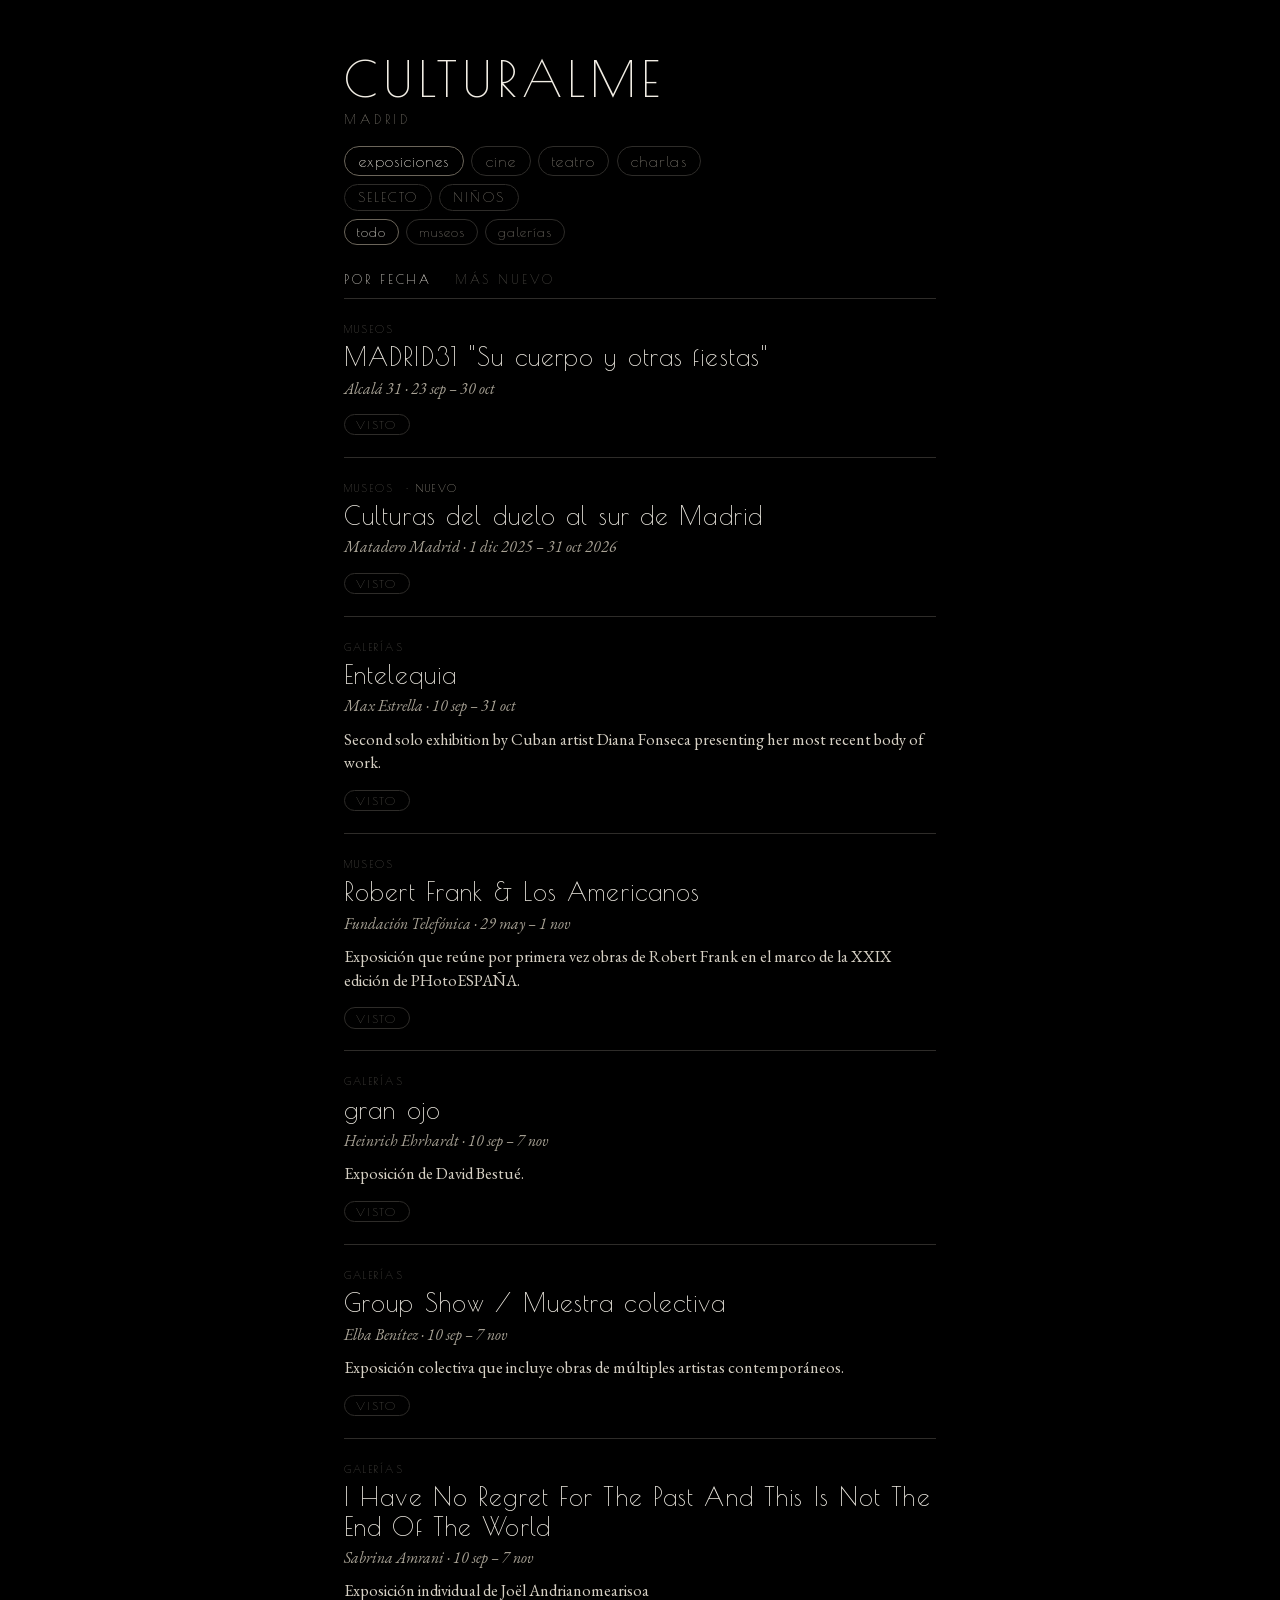
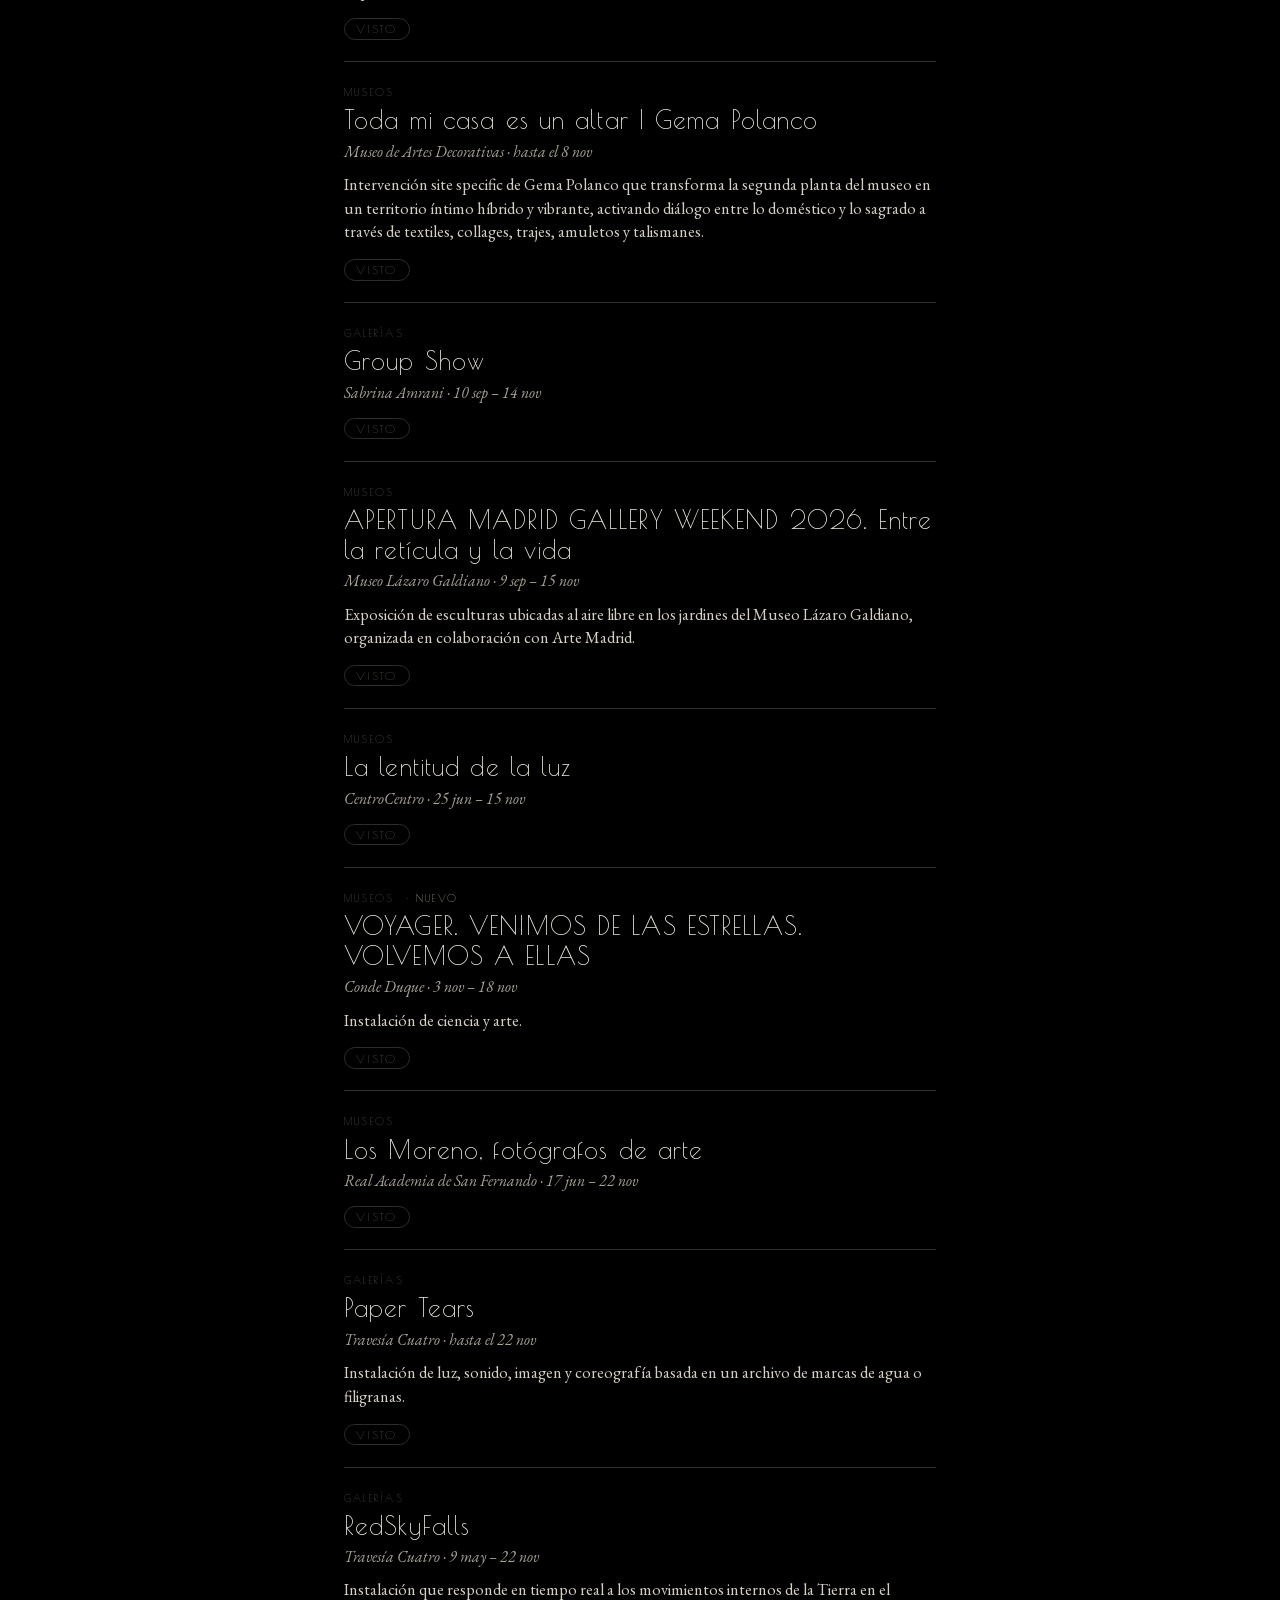
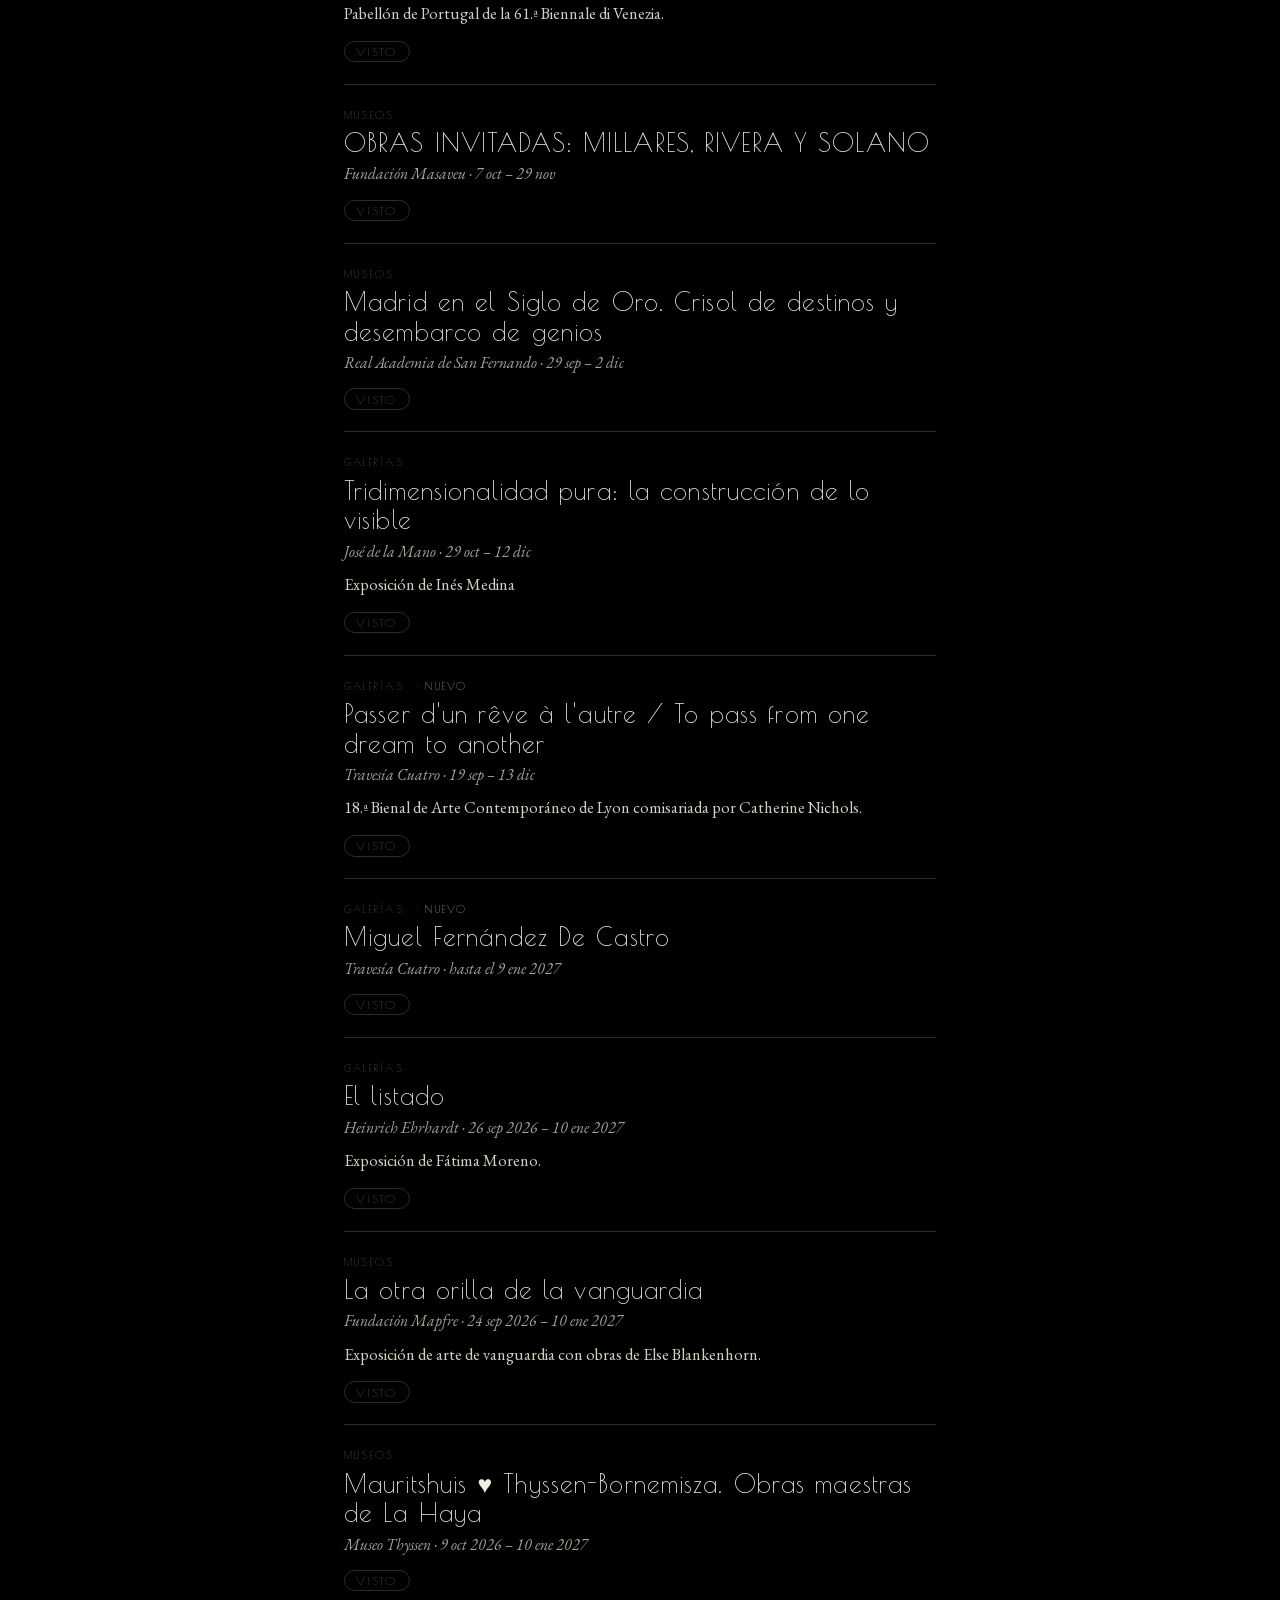
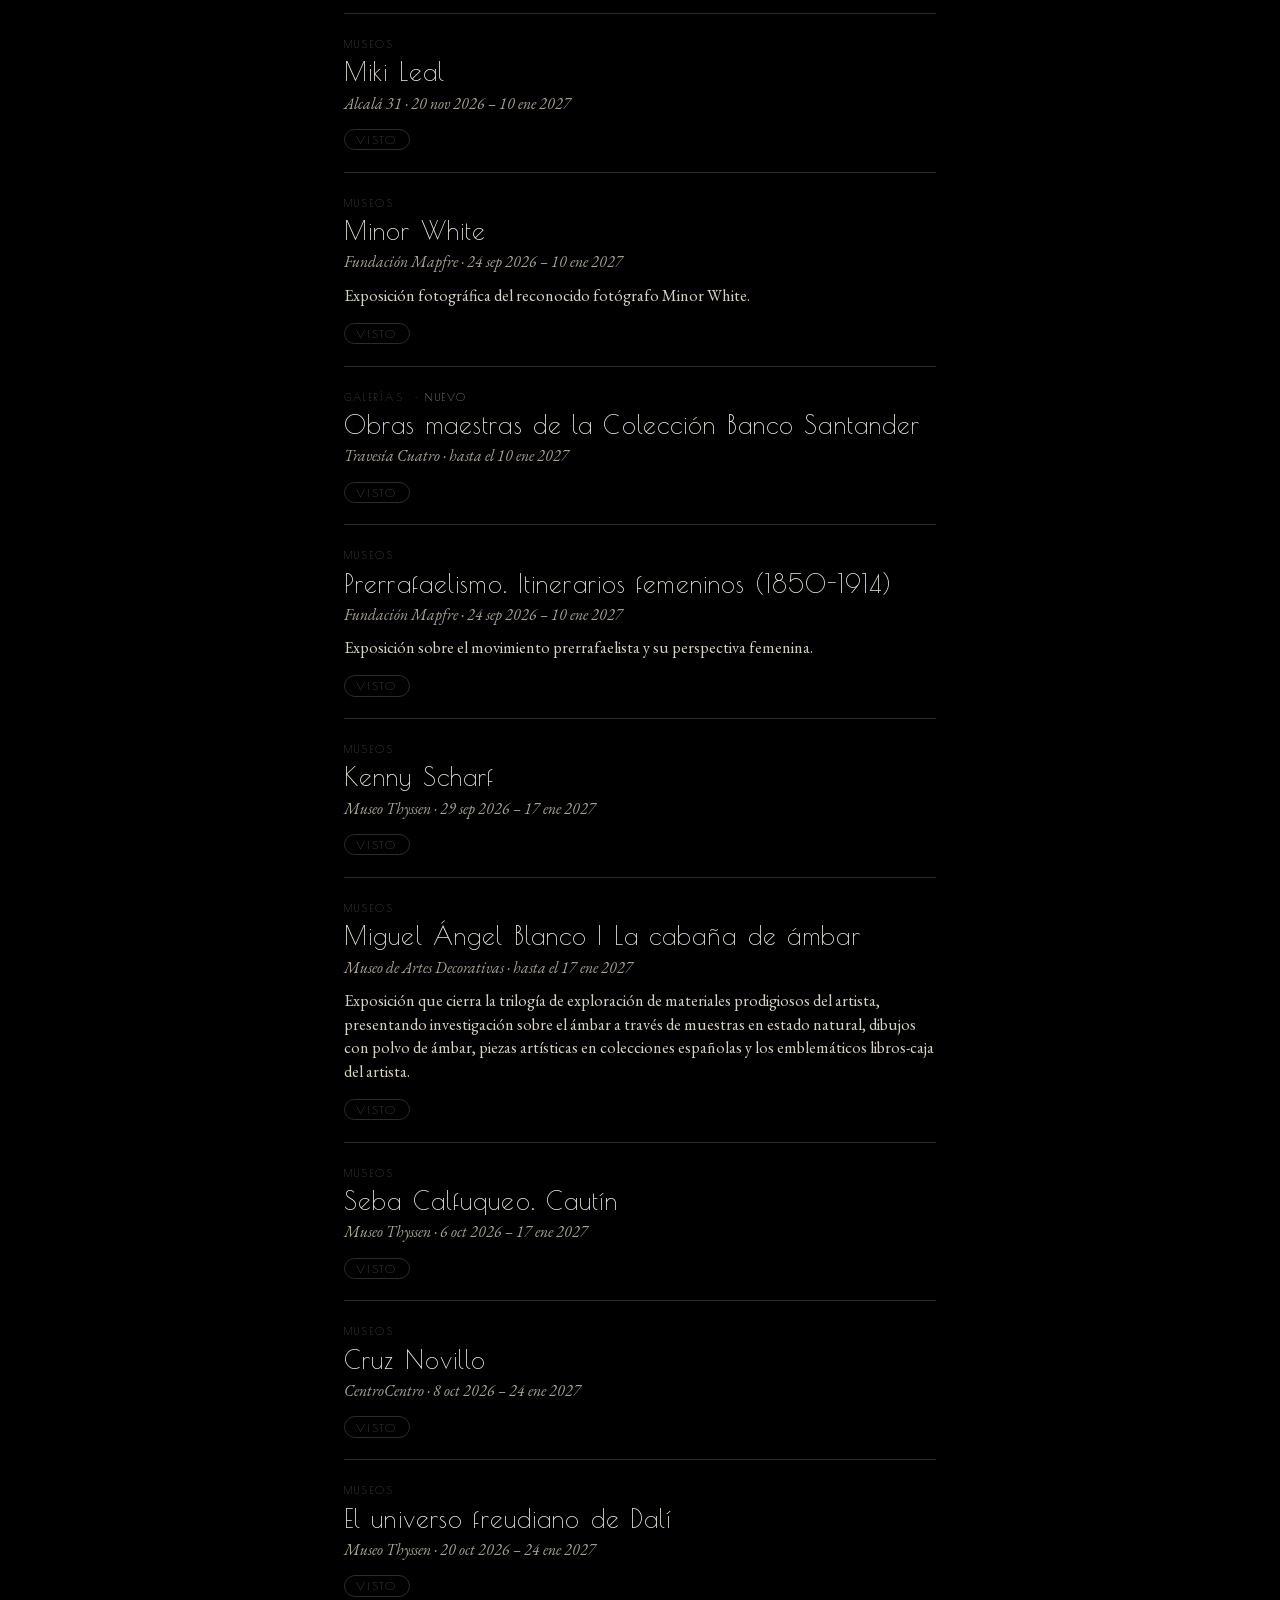
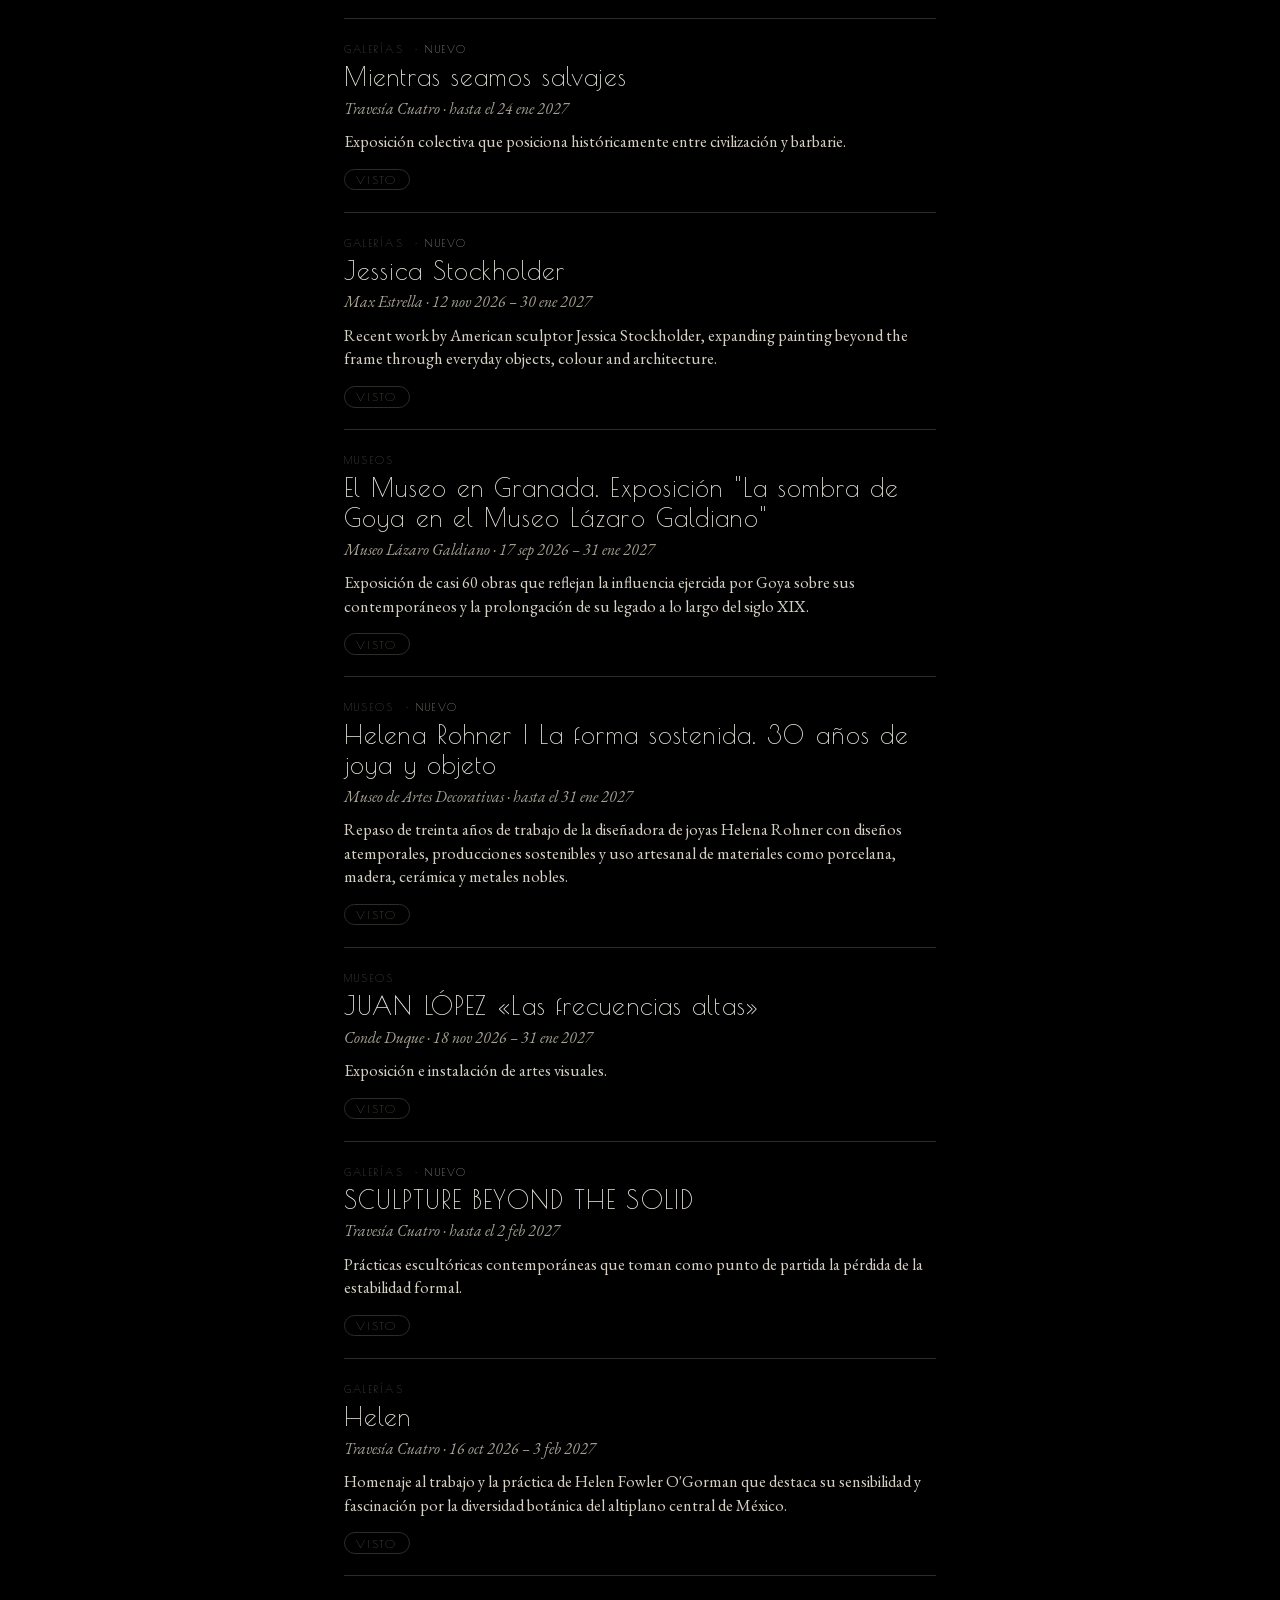
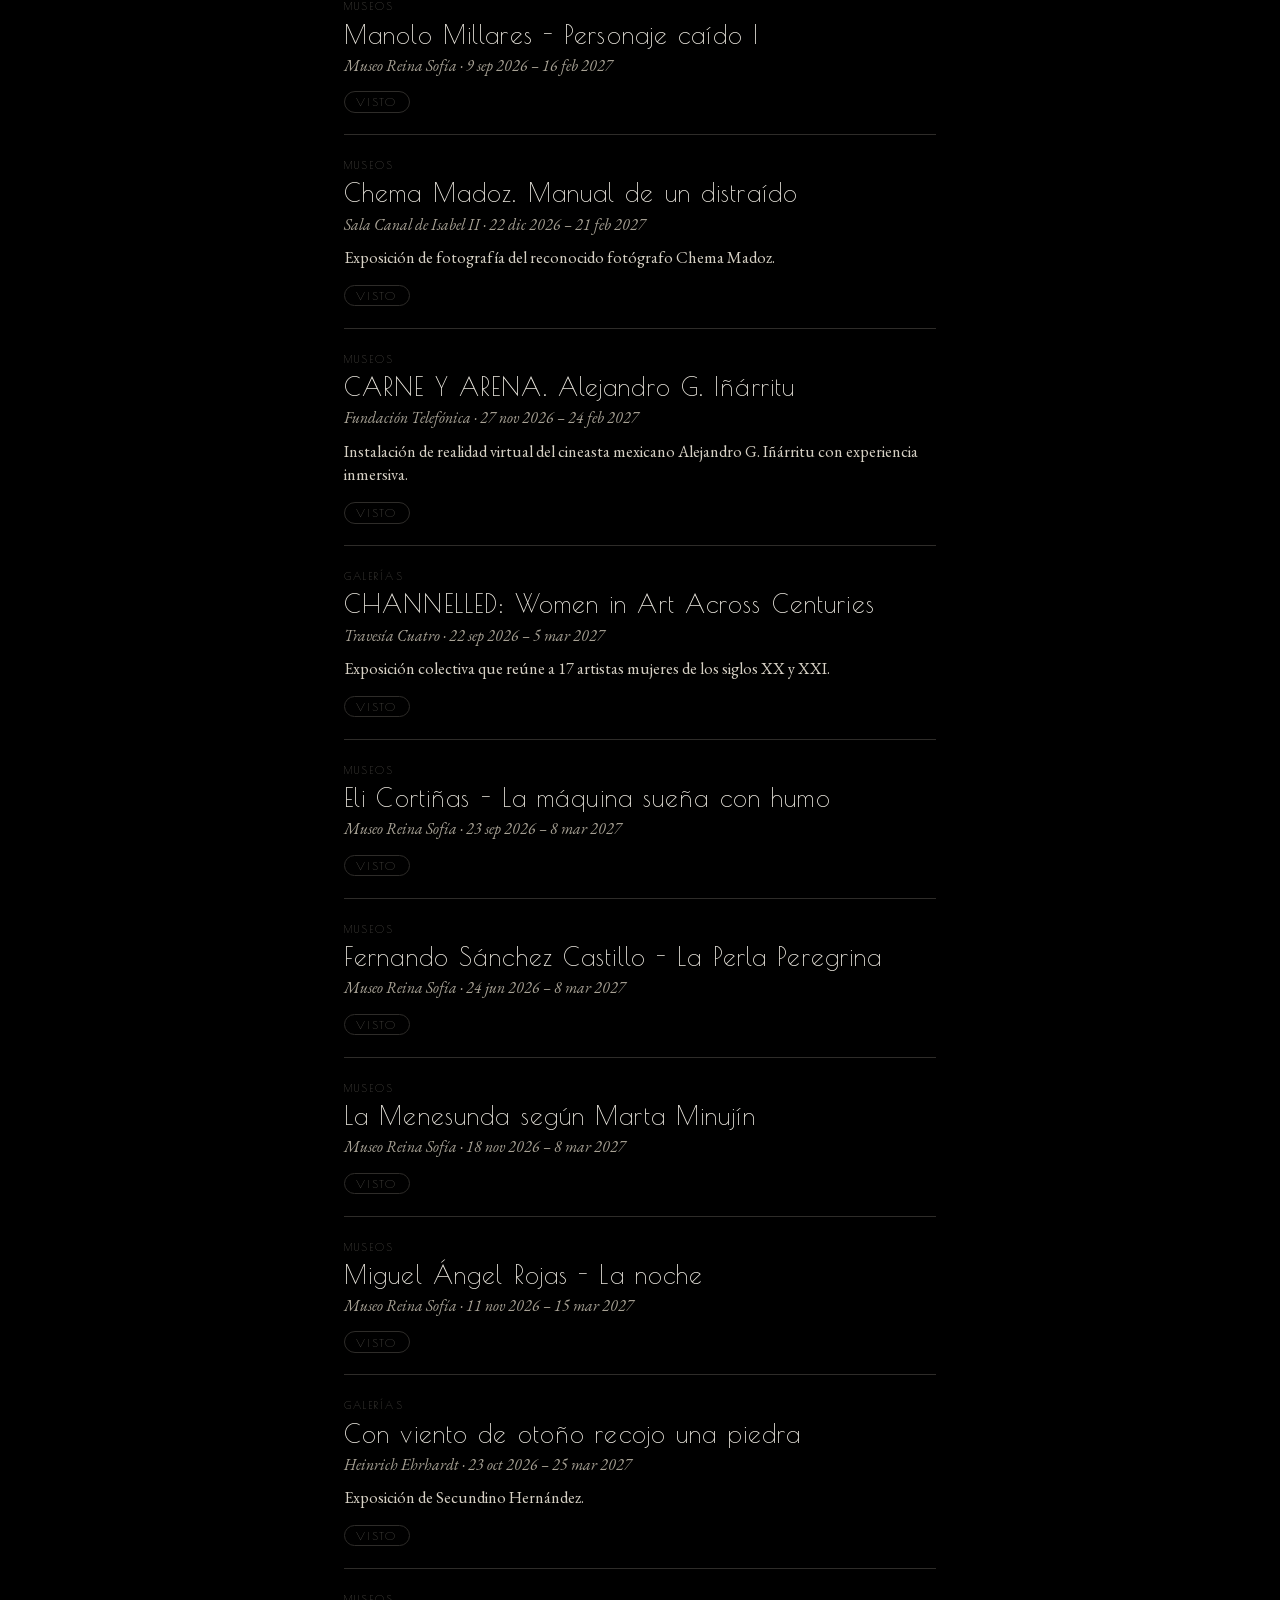
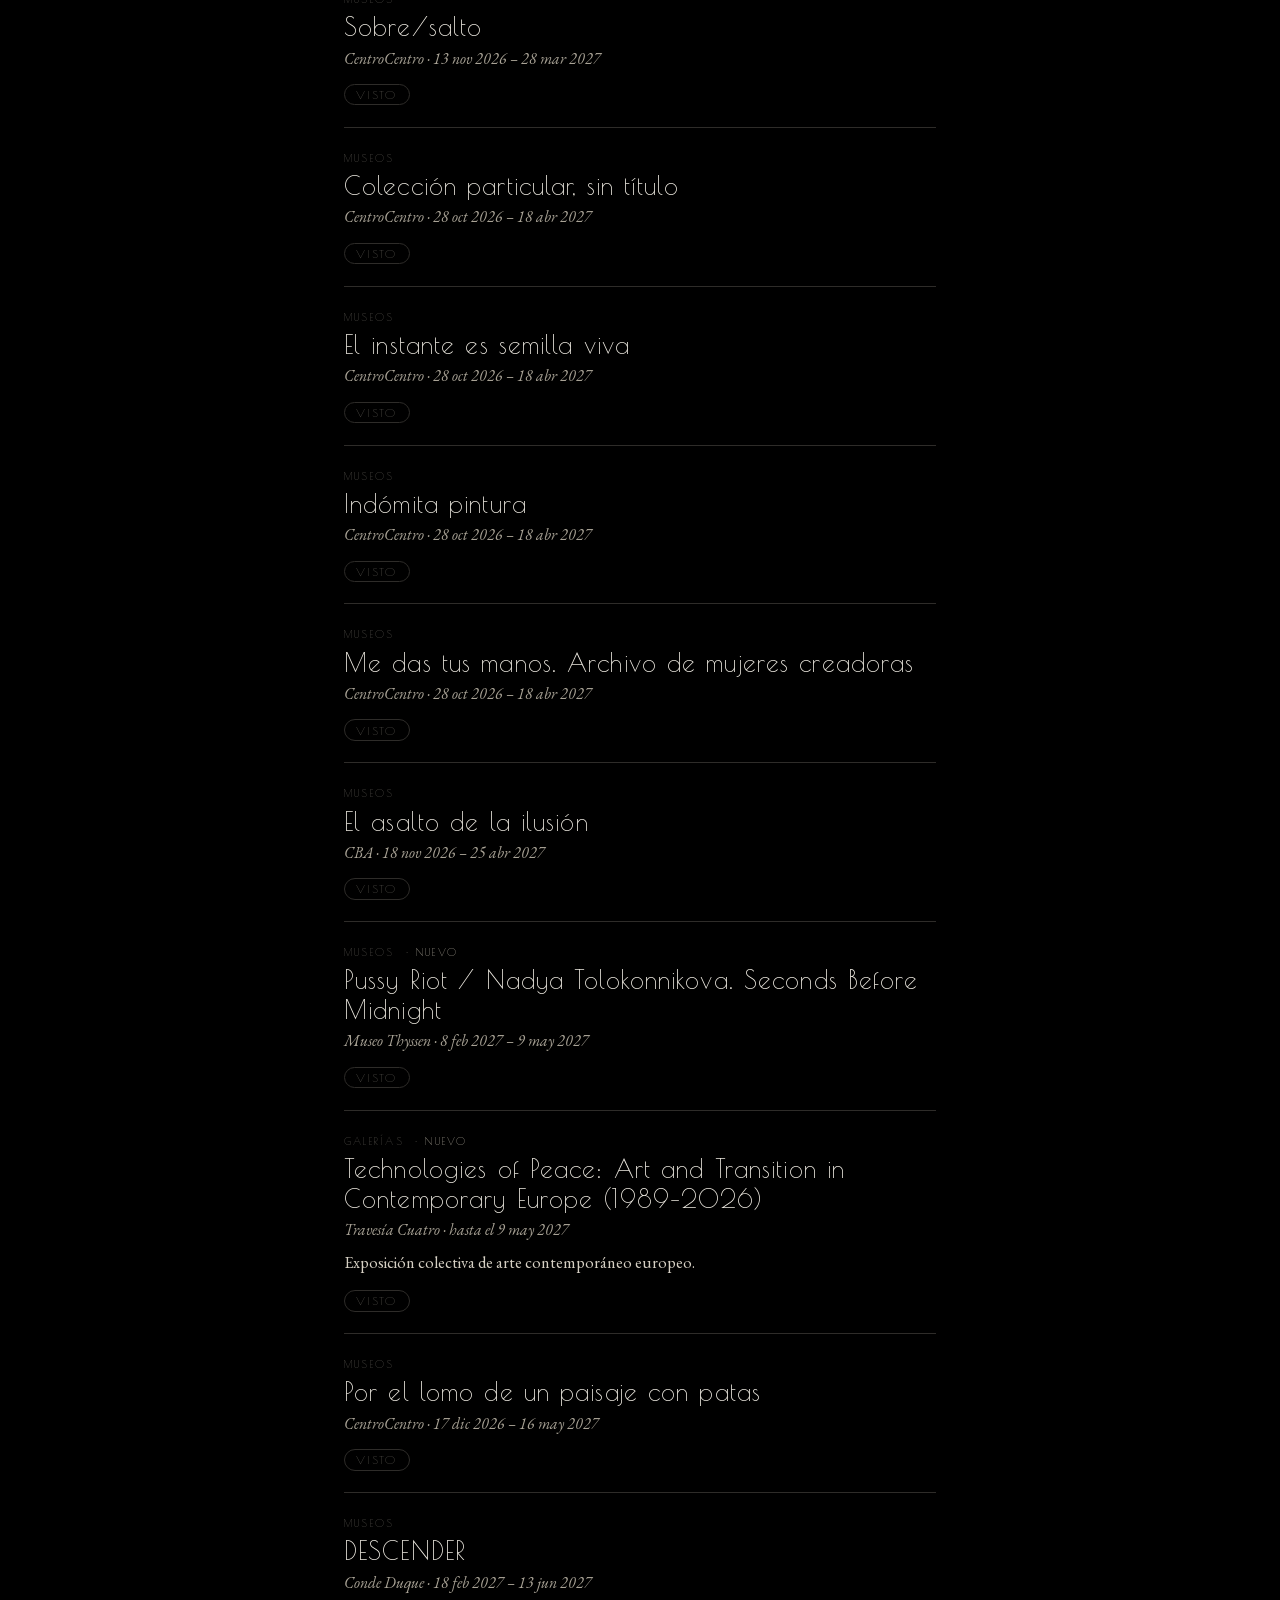
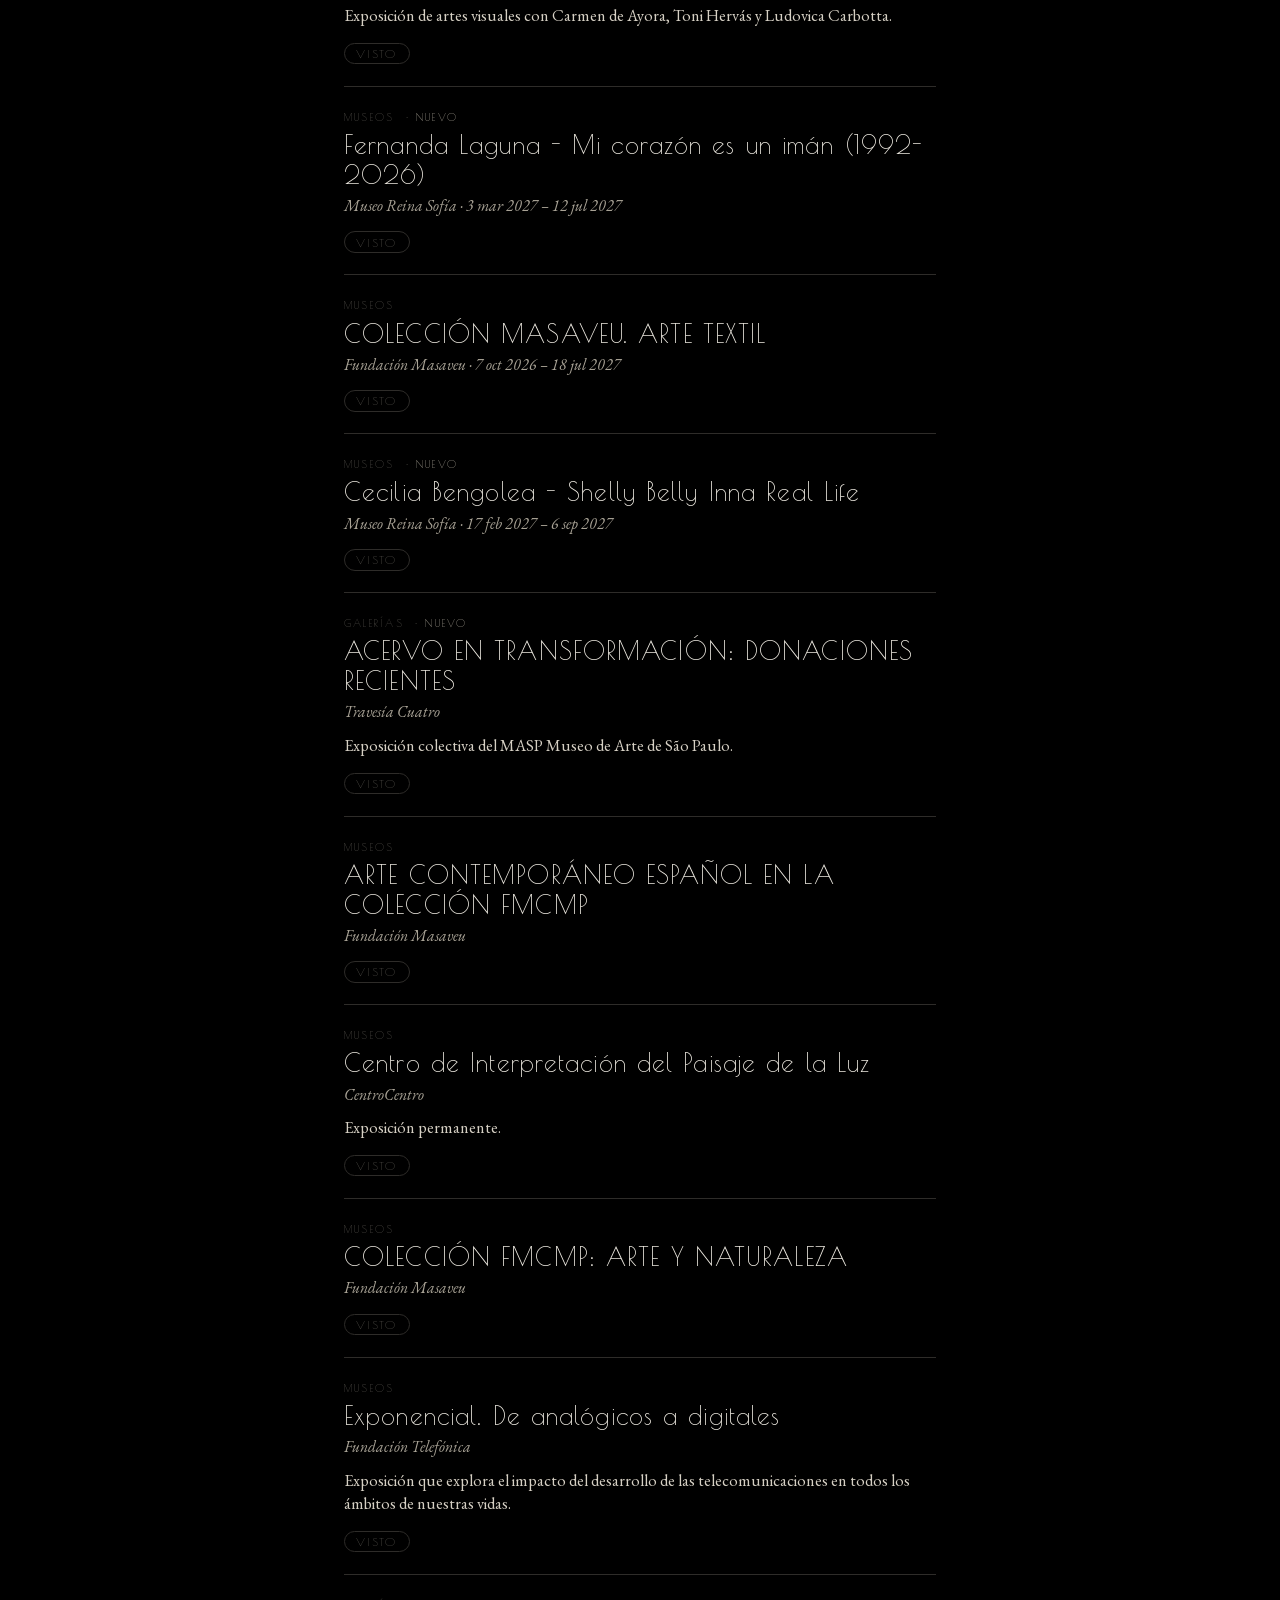
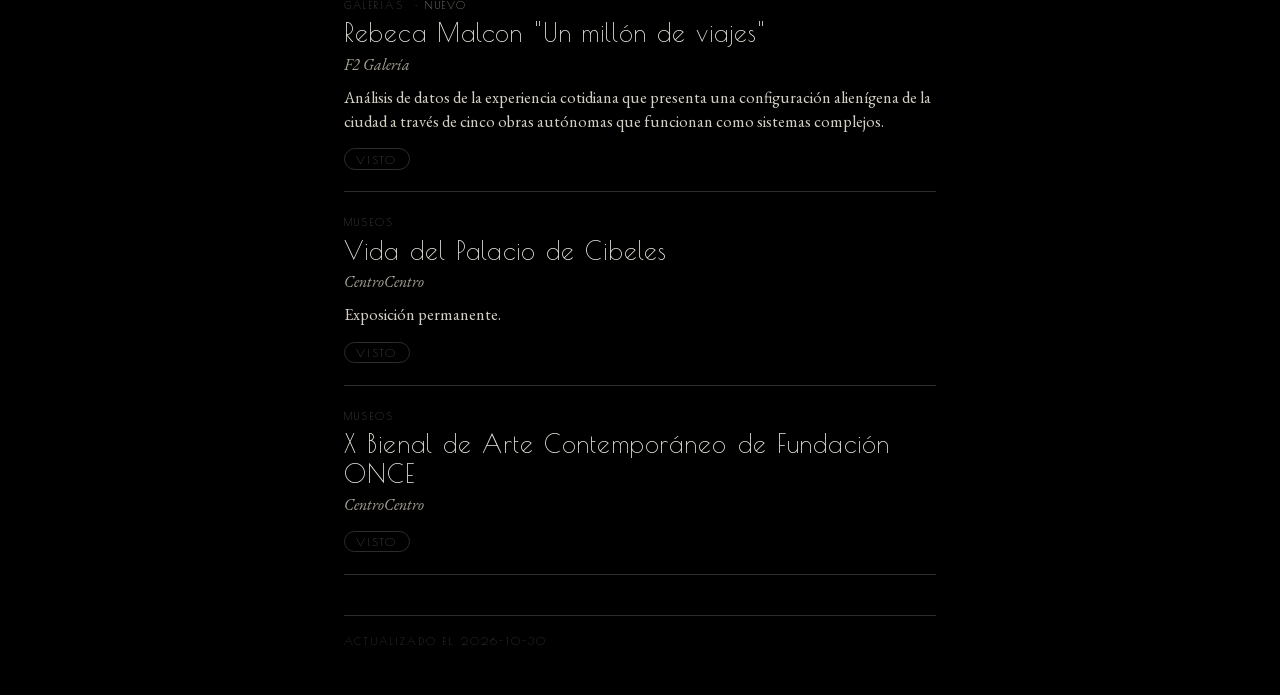
==== commit e7450702: "update 2026-10-30" ====
--- a/docs/index.html
+++ b/docs/index.html
@@ -31,10 +31,10 @@
 
 <main id="lista"></main>
 
-<footer><p>Actualizado el 2026-10-23</p></footer>
+<footer><p>Actualizado el 2026-10-30</p></footer>
 
 <script>
-const EVENTOS = [{"title": "A puerta cerrada", "section": "teatro", "plano": "teatro", "venue": null, "source": "Teatros del Canal", "date_start": "2026-12-05", "date_end": "2026-12-30", "description": "Teatro. Jean-Paul Sartre | Dir.: Ainhoa Amestoy. Creación Canal.", "url": "https://www.teatroscanal.com/cartelera-madrid/", "first_seen": "2026-07-10", "is_new": false, "kids": false, "selecto": false}, {"title": "A. Hacia otro estado de la carne", "section": "teatro", "plano": "teatro", "venue": null, "source": "Teatros del Canal", "date_start": "2027-04-15", "date_end": "2027-04-18", "description": "Artes vivas. La Señorita Blanco. Creación Canal - Estreno absoluto.", "url": "https://www.teatroscanal.com/cartelera-madrid/", "first_seen": "2026-07-10", "is_new": false, "kids": false, "selecto": true}, {"title": "ARRIBA TUTTO", "section": "cine", "plano": "cine", "venue": "Cines Renoir (Princesa / Retiro / Plaza de España / Floridablanca)", "source": "Cines Renoir", "date_start": null, "date_end": null, "description": "Dir: José Mota — ESTRENO", "url": "https://www.cinesrenoir.com/", "first_seen": "2026-10-16", "is_new": false, "kids": false, "selecto": false}, {"title": "ARTE CONTEMPORÁNEO ESPAÑOL EN LA COLECCIÓN FMCMP", "section": "museo", "plano": "expos", "venue": null, "source": "Fundación Masaveu", "date_start": "2025-05-01", "date_end": "2027-04-01", "description": null, "url": "https://www.fundacioncristinamasaveu.com/", "first_seen": "2026-04-10", "is_new": false, "kids": true, "selecto": true}, {"title": "Acción XM²", "section": "teatro", "plano": "teatro", "venue": null, "source": "Teatros del Canal", "date_start": "2027-03-07", "date_end": "2027-03-07", "description": "Acción performática. LA JUAN GALLERY. Estreno absoluto.", "url": "https://www.teatroscanal.com/cartelera-madrid/", "first_seen": "2026-07-10", "is_new": false, "kids": false, "selecto": false}, {"title": "Adentro!", "section": "teatro", "plano": "teatro", "venue": null, "source": "Teatros del Canal", "date_start": "2026-11-14", "date_end": "2026-11-15", "description": "Danza. Diana Szeinblum. Estreno en Comunidad de Madrid.", "url": "https://www.teatroscanal.com/cartelera-madrid/", "first_seen": "2026-09-04", "is_new": false, "kids": true, "selecto": true}, {"title": "Adulto", "section": "cine", "plano": "cine", "venue": "Cines Embajadores", "source": "Cines Embajadores", "date_start": null, "date_end": null, "description": "Dir: Mariano González", "url": "https://cinesembajadores.es/madrid/", "first_seen": "2026-10-16", "is_new": false, "kids": false, "selecto": true}, {"title": "Alien, el octavo pasajero (VOSE)", "section": "cine", "plano": "cine", "venue": "Cines Embajadores", "source": "Cines Embajadores", "date_start": null, "date_end": null, "description": "Dir: Ridley Scott", "url": "https://cinesembajadores.es/madrid/", "first_seen": "2026-10-23", "is_new": true, "kids": false, "selecto": false}, {"title": "Analphabet", "section": "teatro", "plano": "teatro", "venue": null, "source": "Teatros del Canal", "date_start": "2026-11-12", "date_end": "2026-11-12", "description": "Teatro, poesía y danza. Alberto Cortés.", "url": "https://www.teatroscanal.com/cartelera-madrid/", "first_seen": "2026-09-04", "is_new": false, "kids": false, "selecto": false}, {"title": "Antes del alba", "section": "teatro", "plano": "teatro", "venue": null, "source": "Teatros del Canal", "date_start": "2026-11-03", "date_end": "2026-11-04", "description": "Danza española y flamenco. José Ángel Capel. CANAL BAILA. Estreno absoluto - Creación Canal.", "url": "https://www.teatroscanal.com/cartelera-madrid/", "first_seen": "2026-07-10", "is_new": false, "kids": false, "selecto": false}, {"title": "Apoyatura", "section": "teatro", "plano": "teatro", "venue": null, "source": "Teatros del Canal", "date_start": "2027-04-24", "date_end": "2027-04-25", "description": "Performance – música. Óscar Bueno.", "url": "https://www.teatroscanal.com/cartelera-madrid/", "first_seen": "2026-07-10", "is_new": false, "kids": true, "selecto": false}, {"title": "Arriba Tutto", "section": "cine", "plano": "cine", "venue": "Cines Embajadores", "source": "Cines Embajadores", "date_start": null, "date_end": null, "description": "Dir: José Mota", "url": "https://cinesembajadores.es/madrid/", "first_seen": "2026-10-23", "is_new": true, "kids": false, "selecto": false}, {"title": "Art Basel Paris", "section": "galeria", "plano": "expos", "venue": null, "source": "NoguerasBlanchard", "date_start": "2026-10-21", "date_end": "2026-10-25", "description": "Booth 1.G1 at Grand Palais, Paris.", "url": "https://www.noguerasblanchard.com/", "first_seen": "2026-10-09", "is_new": false, "kids": false, "selecto": false}, {"title": "Assembly Hall", "section": "teatro", "plano": "teatro", "venue": null, "source": "Teatros del Canal", "date_start": "2027-05-06", "date_end": "2027-05-07", "description": "Danza teatro. Crystal Pite | Kidd Pivot. Estreno en España.", "url": "https://www.teatroscanal.com/cartelera-madrid/", "first_seen": "2026-07-10", "is_new": false, "kids": true, "selecto": true}, {"title": "AÚPA LERÉ. Percusión para crecer", "section": "teatro", "plano": "teatro", "venue": null, "source": "Teatro del Barrio", "date_start": "2026-09-20", "date_end": "2026-10-25", "description": null, "url": "https://teatrodelbarrio.com/", "first_seen": "2026-10-23", "is_new": true, "kids": true, "selecto": false}, {"title": "BAD APPLES", "section": "cine", "plano": "cine", "venue": "Cines Renoir (Princesa / Retiro / Plaza de España / Floridablanca)", "source": "Cines Renoir", "date_start": null, "date_end": null, "description": "Dir: Jonatan Etzler", "url": "https://www.cinesrenoir.com/", "first_seen": "2026-10-16", "is_new": false, "kids": false, "selecto": false}, {"title": "BAGJAN OKTYABR: TERAPIA DEL ALMA", "section": "teatro", "plano": "teatro", "venue": null, "source": "Teatro Calderón", "date_start": "2027-02-08", "date_end": null, "description": null, "url": "https://teatrocalderonmadrid.com/es/cartelera", "first_seen": "2026-07-17", "is_new": false, "kids": false, "selecto": false}, {"title": "BLUE HERON", "section": "cine", "plano": "cine", "venue": "Cines Renoir (Princesa / Retiro / Plaza de España / Floridablanca)", "source": "Cines Renoir", "date_start": null, "date_end": null, "description": "Dir: Sophy Romvari — ESTRENO", "url": "https://www.cinesrenoir.com/", "first_seen": "2026-10-23", "is_new": true, "kids": true, "selecto": true}, {"title": "Bailar en la oscuridad (VOSE)", "section": "cine", "plano": "cine", "venue": "Cines Embajadores", "source": "Cines Embajadores", "date_start": null, "date_end": null, "description": "Dir: Lars Von Trier", "url": "https://cinesembajadores.es/madrid/", "first_seen": "2026-10-23", "is_new": true, "kids": false, "selecto": true}, {"title": "Barbara Sadowska: No se muere en mayo.", "section": "teatro", "plano": "teatro", "venue": null, "source": "Teatro de la Abadía", "date_start": "2026-11-06", "date_end": "2026-11-06", "description": null, "url": "https://www.teatroabadia.com/", "first_seen": "2026-10-23", "is_new": true, "kids": false, "selecto": false}, {"title": "Brexit, diez años después: ¿qué futuro para las artes y las humanidades?", "section": "charla", "plano": "charlas", "venue": null, "source": "CBA", "date_start": "2026-10-28", "date_end": "2026-10-29", "description": null, "url": "https://www.circulobellasartes.com/agenda/", "first_seen": "2026-09-18", "is_new": false, "kids": false, "selecto": true}, {"title": "CAMEL ON FLUTE. Jaume Vilaseca Trío & María Gil", "section": "teatro", "plano": "teatro", "venue": null, "source": "Teatro del Barrio", "date_start": "2026-10-23", "date_end": "2026-10-24", "description": "Actuación musical", "url": "https://teatrodelbarrio.com/", "first_seen": "2026-10-23", "is_new": true, "kids": true, "selecto": false}, {"title": "CARNE Y ARENA. Alejandro G. Iñárritu", "section": "museo", "plano": "expos", "venue": null, "source": "Fundación Telefónica", "date_start": "2026-11-17", "date_end": "2027-02-14", "description": "Premiada instalación de realidad virtual del cineasta mexicano Alejandro G. Iñárritu presentada como una experiencia inmersiva.", "url": "https://espacio.fundaciontelefonica.com/exposiciones/", "first_seen": "2026-09-11", "is_new": false, "kids": false, "selecto": false}, {"title": "CENIZA EN LA BOCA", "section": "cine", "plano": "cine", "venue": "Cines Renoir (Princesa / Retiro / Plaza de España / Floridablanca)", "source": "Cines Renoir", "date_start": null, "date_end": null, "description": "Dir: Diego Dionisio Luna Alexander", "url": "https://www.cinesrenoir.com/", "first_seen": "2026-10-16", "is_new": false, "kids": false, "selecto": true}, {"title": "CHOPIN", "section": "cine", "plano": "cine", "venue": "Cines Renoir (Princesa / Retiro / Plaza de España / Floridablanca)", "source": "Cines Renoir", "date_start": null, "date_end": null, "description": "Dir: Michal Kwiecinski", "url": "https://www.cinesrenoir.com/", "first_seen": "2026-10-16", "is_new": false, "kids": false, "selecto": false}, {"title": "CLAYFACE", "section": "cine", "plano": "cine", "venue": "Cines Renoir (Princesa / Retiro / Plaza de España / Floridablanca)", "source": "Cines Renoir", "date_start": null, "date_end": null, "description": "Dir: James Watkins — ESTRENO", "url": "https://www.cinesrenoir.com/", "first_seen": "2026-10-16", "is_new": false, "kids": false, "selecto": false}, {"title": "COCO, EL MUSICAL", "section": "teatro", "plano": "teatro", "venue": null, "source": "Teatro Calderón", "date_start": "2027-02-07", "date_end": "2027-02-28", "description": null, "url": "https://teatrocalderonmadrid.com/es/cartelera", "first_seen": "2026-06-26", "is_new": false, "kids": true, "selecto": false}, {"title": "COLECCIÓN FMCMP: ARTE Y NATURALEZA", "section": "museo", "plano": "expos", "venue": null, "source": "Fundación Masaveu", "date_start": null, "date_end": null, "description": null, "url": "https://www.fundacioncristinamasaveu.com/", "first_seen": "2026-04-10", "is_new": false, "kids": true, "selecto": false}, {"title": "COLECCIÓN MASAVEU. ARTE TEXTIL", "section": "museo", "plano": "expos", "venue": null, "source": "Fundación Masaveu", "date_start": "2026-10-07", "date_end": "2027-07-18", "description": null, "url": "https://www.fundacioncristinamasaveu.com/", "first_seen": "2026-09-11", "is_new": false, "kids": true, "selecto": false}, {"title": "COLORES DEL SONIDO", "section": "teatro", "plano": "teatro", "venue": null, "source": "Teatro Calderón", "date_start": "2026-12-22", "date_end": null, "description": null, "url": "https://teatrocalderonmadrid.com/es/cartelera", "first_seen": "2026-07-10", "is_new": false, "kids": true, "selecto": false}, {"title": "Calle esperanza", "section": "teatro", "plano": "teatro", "venue": null, "source": "Teatro Bellas Artes", "date_start": "2027-01-13", "date_end": null, "description": null, "url": "https://www.teatrobellasartes.es/", "first_seen": "2026-09-11", "is_new": false, "kids": false, "selecto": false}, {"title": "Capiteles", "section": "galeria", "plano": "expos", "venue": null, "source": "NoguerasBlanchard", "date_start": "2026-10-01", "date_end": "2026-12-13", "description": "Perejaume exhibition at Museo de Navarra, Pamplona.", "url": "https://www.noguerasblanchard.com/", "first_seen": "2026-10-02", "is_new": false, "kids": true, "selecto": false}, {"title": "Carlos Franco. Por el lomo de un paisaje con patas", "section": "museo", "plano": "expos", "venue": null, "source": "CentroCentro", "date_start": "2026-12-17", "date_end": "2027-05-16", "description": null, "url": "https://www.centrocentro.org/exposiciones", "first_seen": "2026-07-17", "is_new": false, "kids": true, "selecto": true}, {"title": "Carmen (Ópera EN DIRECTO desde The Royal Opera House)", "section": "cine", "plano": "cine", "venue": "Cines Embajadores", "source": "Cines Embajadores", "date_start": null, "date_end": null, "description": "Dir: Damiano Michieletto — EVENTO ESPECIAL", "url": "https://cinesembajadores.es/madrid/", "first_seen": "2026-10-16", "is_new": false, "kids": true, "selecto": false}, {"title": "Carretera perdida (VOSE)", "section": "cine", "plano": "cine", "venue": "Cines Embajadores", "source": "Cines Embajadores", "date_start": null, "date_end": null, "description": "Dir: David Lynch", "url": "https://cinesembajadores.es/madrid/", "first_seen": "2026-10-23", "is_new": true, "kids": false, "selecto": true}, {"title": "Centro de Interpretación del Paisaje de la Luz", "section": "museo", "plano": "expos", "venue": null, "source": "CentroCentro", "date_start": null, "date_end": null, "description": "Exposición permanente", "url": "https://www.centrocentro.org/exposiciones", "first_seen": "2026-04-10", "is_new": false, "kids": true, "selecto": false}, {"title": "Chema Madoz. Manual de un distraído", "section": "museo", "plano": "expos", "venue": null, "source": "Sala Canal de Isabel II", "date_start": "2026-12-22", "date_end": "2027-02-21", "description": "Exposición fotográfica del reconocido fotógrafo Chema Madoz.", "url": "https://www.comunidad.madrid/centros/sala-canal-isabel-ii", "first_seen": "2026-10-09", "is_new": false, "kids": true, "selecto": true}, {"title": "Chopin (DOBLADA AL ESPAÑOL)", "section": "cine", "plano": "cine", "venue": "Cines Embajadores", "source": "Cines Embajadores", "date_start": null, "date_end": null, "description": "Dir: Michal Kwiecinski", "url": "https://cinesembajadores.es/madrid/", "first_seen": "2026-10-16", "is_new": false, "kids": false, "selecto": false}, {"title": "Chopin (VOSE)", "section": "cine", "plano": "cine", "venue": "Cines Embajadores", "source": "Cines Embajadores", "date_start": null, "date_end": null, "description": "Dir: Michal Kwiecinski", "url": "https://cinesembajadores.es/madrid/", "first_seen": "2026-10-16", "is_new": false, "kids": false, "selecto": false}, {"title": "Christmas Dreams", "section": "teatro", "plano": "teatro", "venue": null, "source": "Teatro Calderón", "date_start": "2026-11-28", "date_end": "2027-01-04", "description": null, "url": "https://teatrocalderonmadrid.com/es/cartelera", "first_seen": "2026-10-16", "is_new": false, "kids": true, "selecto": false}, {"title": "Chungking express (VOSE)", "section": "cine", "plano": "cine", "venue": "Cines Embajadores", "source": "Cines Embajadores", "date_start": null, "date_end": null, "description": "Dir: Wong Kar-Wai", "url": "https://cinesembajadores.es/madrid/", "first_seen": "2026-10-23", "is_new": true, "kids": false, "selecto": true}, {"title": "Cibeles, el ritual", "section": "teatro", "plano": "teatro", "venue": null, "source": "Teatros del Canal", "date_start": "2026-12-09", "date_end": "2027-01-03", "description": "Danza española. Ballet Español de la Comunidad de Madrid. Estreno absoluto. Dirección artística: Mónica Fernández - Coreografía: Miguel Ángel Corbacho.", "url": "https://www.teatroscanal.com/cartelera-madrid/", "first_seen": "2026-07-10", "is_new": false, "kids": true, "selecto": false}, {"title": "Clásica Inmersiva", "section": "teatro", "plano": "teatro", "venue": null, "source": "Teatro Calderón", "date_start": "2026-12-09", "date_end": null, "description": null, "url": "https://teatrocalderonmadrid.com/es/cartelera", "first_seen": "2026-10-23", "is_new": true, "kids": false, "selecto": false}, {"title": "Clásicos al detalle: Apocalypse Now", "section": "cine", "plano": "cine", "venue": "Cines Embajadores", "source": "Cines Embajadores", "date_start": null, "date_end": null, "description": "EVENTO ESPECIAL", "url": "https://cinesembajadores.es/madrid/", "first_seen": "2026-10-16", "is_new": false, "kids": false, "selecto": true}, {"title": "Collons!", "section": "teatro", "plano": "teatro", "venue": null, "source": "Teatros del Canal", "date_start": "2026-11-28", "date_end": "2026-11-29", "description": "Teatro documental. L'Autèntica | Verónica Pallini y Marco Canale. Estreno absoluto.", "url": "https://www.teatroscanal.com/cartelera-madrid/", "first_seen": "2026-09-04", "is_new": false, "kids": false, "selecto": true}, {"title": "Colombia en escena.", "section": "teatro", "plano": "teatro", "venue": null, "source": "Teatro del Barrio", "date_start": "2026-10-10", "date_end": "2026-10-31", "description": null, "url": "https://teatrodelbarrio.com/", "first_seen": "2026-10-23", "is_new": true, "kids": false, "selecto": false}, {"title": "Coloquio: La vigencia de la Escuela de Salamanca en el mundo de hoy", "section": "charla", "plano": "charlas", "venue": null, "source": "Fundación Rafael del Pino", "date_start": "2026-11-03", "date_end": null, "description": "Con Araceli Mangas, Luis Perdices de Blas, Ricardo Rivero Ortega, Rodrigo Tena y Jaime Sánchez Santiago", "url": "https://frdelpino.es/eventos/todos-los-eventos/", "first_seen": "2026-10-16", "is_new": false, "kids": false, "selecto": false}, {"title": "Con viento de otoño recojo una piedra", "section": "galeria", "plano": "expos", "venue": null, "source": "Heinrich Ehrhardt", "date_start": "2026-10-23", "date_end": "2027-03-25", "description": "Exposición de Secundino Hernández.", "url": "https://heinrichehrhardt.com/", "first_seen": "2026-10-23", "is_new": true, "kids": true, "selecto": true}, {"title": "Conferencia: Artistas de la historia: Charles de Gaulle y Winston Churchill", "section": "charla", "plano": "charlas", "venue": null, "source": "Fundación Ramón Areces", "date_start": null, "date_end": null, "description": "Artistas de la historia: Charles de Gaulle y Winston Churchill.", "url": "https://www.fundacionareces.es/fundacionareces/es/actividades/", "first_seen": "2026-10-23", "is_new": true, "kids": false, "selecto": true}, {"title": "Conferencia: Cómo lidiar con una superpotencia impredecible", "section": "charla", "plano": "charlas", "venue": null, "source": "Fundación Ramón Areces", "date_start": null, "date_end": null, "description": "Cómo lidiar con una superpotencia impredecible.", "url": "https://www.fundacionareces.es/fundacionareces/es/actividades/", "first_seen": "2026-10-23", "is_new": true, "kids": false, "selecto": true}, {"title": "Conferencia: De la convergencia global al enfrentamiento multipolar", "section": "charla", "plano": "charlas", "venue": null, "source": "Fundación Ramón Areces", "date_start": "2026-11-05", "date_end": null, "description": "De la convergencia global al enfrentamiento multipolar. Organizado por Instituto Figuerola de Historia y Ciencias Sociales de la UC3M y Fundación Ramón Areces.", "url": "https://www.fundacionareces.es/fundacionareces/es/actividades/", "first_seen": "2026-10-23", "is_new": true, "kids": false, "selecto": true}, {"title": "Conferencia: El Planteamiento de la Restauración canovista", "section": "charla", "plano": "charlas", "venue": null, "source": "Fundación Ramón Areces", "date_start": null, "date_end": null, "description": "El Planteamiento de la Restauración canovista.", "url": "https://www.fundacionareces.es/fundacionareces/es/actividades/", "first_seen": "2026-10-23", "is_new": true, "kids": false, "selecto": false}, {"title": "Conferencia: El Romancero impreso en el siglo XVI. La imprenta popular y los pliegos sueltos góticos", "section": "charla", "plano": "charlas", "venue": null, "source": "Fundación Ramón Areces", "date_start": "2026-11-17", "date_end": null, "description": "El Romancero impreso en el siglo XVI. La imprenta popular y los pliegos sueltos góticos.", "url": "https://www.fundacionareces.es/fundacionareces/es/actividades/", "first_seen": "2026-10-23", "is_new": true, "kids": false, "selecto": false}, {"title": "Conferencia: El futuro de la demanda energética y las energías limpias: un debate inaplazable", "section": "charla", "plano": "charlas", "venue": null, "source": "Fundación Ramón Areces", "date_start": "2026-11-12", "date_end": null, "description": "El futuro de la demanda energética y las energías limpias: un debate inaplazable.", "url": "https://www.fundacionareces.es/fundacionareces/es/actividades/", "first_seen": "2026-10-23", "is_new": true, "kids": false, "selecto": true}, {"title": "Conferencia: El hervidero", "section": "charla", "plano": "charlas", "venue": null, "source": "Fundación Ramón Areces", "date_start": null, "date_end": null, "description": "El hervidero.", "url": "https://www.fundacionareces.es/fundacionareces/es/actividades/", "first_seen": "2026-10-23", "is_new": true, "kids": false, "selecto": false}, {"title": "Conferencia: Geopolítica y tecnología: las nuevas fronteras", "section": "charla", "plano": "charlas", "venue": null, "source": "Fundación Ramón Areces", "date_start": null, "date_end": null, "description": "Geopolítica y tecnología: las nuevas fronteras.", "url": "https://www.fundacionareces.es/fundacionareces/es/actividades/", "first_seen": "2026-10-23", "is_new": true, "kids": false, "selecto": true}, {"title": "Conferencia: Homenaje al profesor Amable Liñán, referente de la ingeniería de combustión", "section": "charla", "plano": "charlas", "venue": null, "source": "Fundación Ramón Areces", "date_start": null, "date_end": null, "description": "Homenaje al profesor Amable Liñán, referente de la ingeniería de combustión.", "url": "https://www.fundacionareces.es/fundacionareces/es/actividades/", "first_seen": "2026-10-23", "is_new": true, "kids": false, "selecto": false}, {"title": "Conferencia: La balada en lengua vasca. De las leyendas europeas a las luchas de linajes y tragedias familiares", "section": "charla", "plano": "charlas", "venue": null, "source": "Fundación Ramón Areces", "date_start": "2026-10-29", "date_end": null, "description": "La balada en lengua vasca. De las leyendas europeas a las luchas de linajes y tragedias familiares.", "url": "https://www.fundacionareces.es/fundacionareces/es/actividades/", "first_seen": "2026-10-23", "is_new": true, "kids": false, "selecto": false}, {"title": "Conferencia: Luces y sombras de la química española en el siglo XX", "section": "charla", "plano": "charlas", "venue": null, "source": "Fundación Ramón Areces", "date_start": "2026-11-16", "date_end": null, "description": "Luces y sombras de la química española en el siglo XX.", "url": "https://www.fundacionareces.es/fundacionareces/es/actividades/", "first_seen": "2026-10-23", "is_new": true, "kids": false, "selecto": false}, {"title": "Conferencia: Máquinas y motores moleculares: de la biología a la química", "section": "charla", "plano": "charlas", "venue": null, "source": "Fundación Ramón Areces", "date_start": "2026-10-26", "date_end": null, "description": "Máquinas y motores moleculares: de la biología a la química.", "url": "https://www.fundacionareces.es/fundacionareces/es/actividades/", "first_seen": "2026-10-23", "is_new": true, "kids": false, "selecto": false}, {"title": "Conferencia: ¿Para qué sirve la historia? La historia en las decisiones empresariales", "section": "charla", "plano": "charlas", "venue": null, "source": "Fundación Ramón Areces", "date_start": "2026-10-27", "date_end": null, "description": "Premio de Historia Órdenes Españolas. Organizado por Premio de Historia Órdenes Españolas y Fundación Ramón Areces.", "url": "https://www.fundacionareces.es/fundacionareces/es/actividades/", "first_seen": "2026-10-23", "is_new": true, "kids": false, "selecto": false}, {"title": "Conferencia: ¿Por qué se ha encarecido tanto la vivienda en Europa? ¿Qué se puede hacer al respecto?", "section": "charla", "plano": "charlas", "venue": null, "source": "Fundación Ramón Areces", "date_start": null, "date_end": null, "description": "¿Por qué se ha encarecido tanto la vivienda en Europa? ¿Qué se puede hacer al respecto?", "url": "https://www.fundacionareces.es/fundacionareces/es/actividades/", "first_seen": "2026-10-23", "is_new": true, "kids": false, "selecto": true}, {"title": "Coro de estancias x Ana Almagro", "section": "teatro", "plano": "teatro", "venue": null, "source": "Teatros del Canal", "date_start": "2026-12-03", "date_end": "2026-12-04", "description": "Flamenco contemporáneo. Ana Almagro. CANAL BAILA. Estreno absoluto - Creación Canal.", "url": "https://www.teatroscanal.com/cartelera-madrid/", "first_seen": "2026-07-10", "is_new": false, "kids": false, "selecto": false}, {"title": "Cristito y la madre canaria", "section": "teatro", "plano": "teatro", "venue": null, "source": "Teatro Bellas Artes", "date_start": "2026-11-16", "date_end": "2026-11-16", "description": null, "url": "https://www.teatrobellasartes.es/", "first_seen": "2026-10-02", "is_new": false, "kids": false, "selecto": false}, {"title": "Cruz Novillo", "section": "museo", "plano": "expos", "venue": null, "source": "CentroCentro", "date_start": "2026-10-08", "date_end": "2027-01-24", "description": null, "url": "https://www.centrocentro.org/exposiciones", "first_seen": "2026-08-07", "is_new": false, "kids": true, "selecto": true}, {"title": "DESCENDER", "section": "museo", "plano": "expos", "venue": null, "source": "Conde Duque", "date_start": "2027-02-18", "date_end": "2027-06-13", "description": "Exposición de artes visuales con Carmen de Ayora, Toni Hervás y Ludovica Carbotta.", "url": "https://www.condeduquemadrid.es/programacion", "first_seen": "2026-09-11", "is_new": false, "kids": true, "selecto": true}, {"title": "DIGGER", "section": "cine", "plano": "cine", "venue": "Cines Renoir (Princesa / Retiro / Plaza de España / Floridablanca)", "source": "Cines Renoir", "date_start": null, "date_end": null, "description": "Dir: Alejandro Gonzalez Iñarritu", "url": "https://www.cinesrenoir.com/", "first_seen": "2026-10-16", "is_new": false, "kids": false, "selecto": false}, {"title": "Deseando amar (VOSE)", "section": "cine", "plano": "cine", "venue": "Cines Embajadores", "source": "Cines Embajadores", "date_start": null, "date_end": null, "description": "Dir: Wong Kar-Wai", "url": "https://cinesembajadores.es/madrid/", "first_seen": "2026-10-23", "is_new": true, "kids": false, "selecto": true}, {"title": "Die Wildente (El pato salvaje)", "section": "teatro", "plano": "teatro", "venue": null, "source": "Teatros del Canal", "date_start": "2027-02-12", "date_end": "2027-02-13", "description": "Teatro. Henrik Ibsen | Schaubühne Berlin. Dirección: Thomas Ostermeier. Estreno en España.", "url": "https://www.teatroscanal.com/cartelera-madrid/", "first_seen": "2026-07-10", "is_new": false, "kids": false, "selecto": true}, {"title": "Diego Ramos, homenaje musical a Julio Iglesias", "section": "teatro", "plano": "teatro", "venue": null, "source": "Teatro Calderón", "date_start": "2026-11-18", "date_end": null, "description": null, "url": "https://teatrocalderonmadrid.com/es/cartelera", "first_seen": "2026-10-09", "is_new": false, "kids": false, "selecto": false}, {"title": "Diálogo con Branko Milanovic", "section": "charla", "plano": "charlas", "venue": null, "source": "Fundación Rafael del Pino", "date_start": "2026-11-06", "date_end": null, "description": "La economía mundial ante un nuevo orden global", "url": "https://frdelpino.es/eventos/todos-los-eventos/", "first_seen": "2026-10-23", "is_new": true, "kids": false, "selecto": true}, {"title": "Diálogo: Después de la catástrofe. Recuperarse hoy. Prepararse para mañana", "section": "charla", "plano": "charlas", "venue": null, "source": "Fundación Rafael del Pino", "date_start": "2026-10-28", "date_end": null, "description": "Con Francisco J. Gan Pampols y Lucy Easthope", "url": "https://frdelpino.es/eventos/todos-los-eventos/", "first_seen": "2026-10-23", "is_new": true, "kids": false, "selecto": true}, {"title": "Diálogo: El futuro de Madrid: Centros de Innovación y la Carrera Global por el Talento", "section": "charla", "plano": "charlas", "venue": null, "source": "Fundación Rafael del Pino", "date_start": "2026-11-05", "date_end": null, "description": "Con Asier Alea, Victor Mulas, Jorge Cortell Albert y Mercedes Delgado", "url": "https://frdelpino.es/eventos/todos-los-eventos/", "first_seen": "2026-10-16", "is_new": false, "kids": false, "selecto": true}, {"title": "Diálogo: La doble escalera: lo macro y lo micro en la física", "section": "charla", "plano": "charlas", "venue": null, "source": "Fundación Ramón Areces", "date_start": null, "date_end": null, "description": "La doble escalera: lo macro y lo micro en la física.", "url": "https://www.fundacionareces.es/fundacionareces/es/actividades/", "first_seen": "2026-10-23", "is_new": true, "kids": false, "selecto": false}, {"title": "Diálogo: La economía del cambio climático", "section": "charla", "plano": "charlas", "venue": null, "source": "Fundación Rafael del Pino", "date_start": "2026-11-26", "date_end": null, "description": "Con Rafael Doménech, Javier Andrés, Lara Lázaro, Nemesio Fernández-Cuesta y Gloria Lomana", "url": "https://frdelpino.es/eventos/todos-los-eventos/", "first_seen": "2026-10-16", "is_new": false, "kids": false, "selecto": true}, {"title": "Diálogo: Ramón Menéndez Pidal y Alfonso Reyes, los padres fundadores", "section": "charla", "plano": "charlas", "venue": null, "source": "Fundación Ramón Areces", "date_start": "2026-11-03", "date_end": null, "description": "Ramón Menéndez Pidal y Alfonso Reyes, los padres fundadores. En colaboración con Instituto de Historia del CSIC.", "url": "https://www.fundacionareces.es/fundacionareces/es/actividades/", "first_seen": "2026-10-23", "is_new": true, "kids": false, "selecto": false}, {"title": "Don Juan Desenmascarado", "section": "teatro", "plano": "teatro", "venue": null, "source": "Nave 73", "date_start": "2026-10-29", "date_end": "2026-11-01", "description": null, "url": "https://nave73.es/programacion/", "first_seen": "2026-09-18", "is_new": false, "kids": false, "selecto": false}, {"title": "Don Quijote", "section": "teatro", "plano": "teatro", "venue": null, "source": "Teatros del Canal", "date_start": "2027-02-25", "date_end": "2027-02-27", "description": "Danza. Compañía Nacional de Danza | Muriel Romero. Coreografía: José Carlos Martínez.", "url": "https://www.teatroscanal.com/cartelera-madrid/", "first_seen": "2026-07-10", "is_new": false, "kids": true, "selecto": false}, {"title": "Drácula", "section": "teatro", "plano": "teatro", "venue": null, "source": "Teatro Calderón", "date_start": "2026-10-24", "date_end": "2027-01-10", "description": null, "url": "https://teatrocalderonmadrid.com/es/cartelera", "first_seen": "2026-05-29", "is_new": false, "kids": false, "selecto": false}, {"title": "Dune: Parte Tres (VOSE)", "section": "cine", "plano": "cine", "venue": "Cines Embajadores", "source": "Cines Embajadores", "date_start": null, "date_end": null, "description": "Dir: Denis Villeneuve — ESTRENO", "url": "https://cinesembajadores.es/madrid/", "first_seen": "2026-10-16", "is_new": false, "kids": true, "selecto": false}, {"title": "EL MAL HIJO", "section": "cine", "plano": "cine", "venue": "Cines Renoir (Princesa / Retiro / Plaza de España / Floridablanca)", "source": "Cines Renoir", "date_start": null, "date_end": null, "description": "Dir: Jaime Lorente", "url": "https://www.cinesrenoir.com/", "first_seen": "2026-10-16", "is_new": false, "kids": false, "selecto": false}, {"title": "EL PASADO ES UN LUGAR EXTRAÑO - CICLO DE PERFORMANCES", "section": "museo", "plano": "expos", "venue": null, "source": "Museo de Artes Decorativas", "date_start": "2026-10-22", "date_end": "2027-04-09", "description": "Ciclo de artes performativas que activa la colección y espacios del museo a través de prácticas escénicas contemporáneas con cuatro artistas desarrollando proyectos site-specific.", "url": "https://www.culturaydeporte.gob.es/mnartesdecorativas/exposiciones/actuales.html", "first_seen": "2026-10-23", "is_new": true, "kids": false, "selecto": false}, {"title": "EL PRECIO DE LA RED", "section": "cine", "plano": "cine", "venue": "Cines Renoir (Princesa / Retiro / Plaza de España / Floridablanca)", "source": "Cines Renoir", "date_start": null, "date_end": null, "description": "Dir: Aaron Sorkin", "url": "https://www.cinesrenoir.com/", "first_seen": "2026-10-16", "is_new": false, "kids": false, "selecto": false}, {"title": "EL SER QUERIDO", "section": "cine", "plano": "cine", "venue": "Cines Renoir (Princesa / Retiro / Plaza de España / Floridablanca)", "source": "Cines Renoir", "date_start": null, "date_end": null, "description": "Dir: Rodrigo Sorogoyen", "url": "https://www.cinesrenoir.com/", "first_seen": "2026-10-16", "is_new": false, "kids": false, "selecto": true}, {"title": "El Borbón rojo", "section": "teatro", "plano": "teatro", "venue": null, "source": "Teatro de la Abadía", "date_start": "2026-10-23", "date_end": "2026-10-24", "description": "Una mirada cómica e inteligente al destino truncado de Don Juan de Borbón", "url": "https://www.teatroabadia.com/", "first_seen": "2026-10-09", "is_new": false, "kids": false, "selecto": true}, {"title": "El Señor de los Anillos y El Hobbit en Concierto", "section": "teatro", "plano": "teatro", "venue": null, "source": "Teatro Calderón", "date_start": "2027-04-27", "date_end": null, "description": null, "url": "https://teatrocalderonmadrid.com/es/cartelera", "first_seen": "2026-07-03", "is_new": false, "kids": true, "selecto": false}, {"title": "El arroz como casa", "section": "teatro", "plano": "teatro", "venue": null, "source": "Teatros del Canal", "date_start": "2027-05-09", "date_end": "2027-05-09", "description": "Performance. Performance colectiva. Estreno absoluto.", "url": "https://www.teatroscanal.com/cartelera-madrid/", "first_seen": "2026-07-10", "is_new": false, "kids": false, "selecto": false}, {"title": "El asalto de la ilusión", "section": "museo", "plano": "expos", "venue": null, "source": "CBA", "date_start": "2026-11-18", "date_end": "2027-04-25", "description": null, "url": "https://www.circulobellasartes.com/exposiciones/", "first_seen": "2026-10-02", "is_new": false, "kids": false, "selecto": false}, {"title": "El bosque de coco", "section": "teatro", "plano": "teatro", "venue": null, "source": "Teatro Bellas Artes", "date_start": "2026-12-26", "date_end": null, "description": null, "url": "https://www.teatrobellasartes.es/", "first_seen": "2026-09-04", "is_new": false, "kids": false, "selecto": false}, {"title": "El buen marido", "section": "teatro", "plano": "teatro", "venue": null, "source": "Nave 73", "date_start": "2026-10-22", "date_end": "2026-10-23", "description": "OSTROGODIA", "url": "https://nave73.es/programacion/", "first_seen": "2026-10-23", "is_new": true, "kids": false, "selecto": false}, {"title": "El cascanueces (Ballet EN DIRECTO desde The Royal Ballet)", "section": "cine", "plano": "cine", "venue": "Cines Embajadores", "source": "Cines Embajadores", "date_start": null, "date_end": null, "description": "Dir: Peter Wright — EVENTO ESPECIAL", "url": "https://cinesembajadores.es/madrid/", "first_seen": "2026-10-16", "is_new": false, "kids": true, "selecto": false}, {"title": "El instante es semilla viva", "section": "museo", "plano": "expos", "venue": null, "source": "CentroCentro", "date_start": "2026-10-28", "date_end": "2027-04-18", "description": null, "url": "https://www.centrocentro.org/exposiciones", "first_seen": "2026-07-17", "is_new": false, "kids": true, "selecto": false}, {"title": "El listado", "section": "galeria", "plano": "expos", "venue": null, "source": "Heinrich Ehrhardt", "date_start": "2026-09-26", "date_end": "2027-01-10", "description": "Exposición de Fátima Moreno.", "url": "https://heinrichehrhardt.com/", "first_seen": "2026-09-18", "is_new": false, "kids": true, "selecto": false}, {"title": "El odio (VOSE)", "section": "cine", "plano": "cine", "venue": "Cines Embajadores", "source": "Cines Embajadores", "date_start": null, "date_end": null, "description": "Dir: Mathieu Kassovitz", "url": "https://cinesembajadores.es/madrid/", "first_seen": "2026-10-16", "is_new": false, "kids": false, "selecto": true}, {"title": "El príncipe de Carabanchel", "section": "teatro", "plano": "teatro", "venue": null, "source": "Nave 73", "date_start": "2026-11-05", "date_end": "2026-11-19", "description": null, "url": "https://nave73.es/programacion/", "first_seen": "2026-10-16", "is_new": false, "kids": false, "selecto": false}, {"title": "El ser querido", "section": "cine", "plano": "cine", "venue": "Cines Embajadores", "source": "Cines Embajadores", "date_start": null, "date_end": null, "description": "Dir: Rodrigo Sorogoyen", "url": "https://cinesembajadores.es/madrid/", "first_seen": "2026-10-16", "is_new": false, "kids": false, "selecto": true}, {"title": "El trabajo", "section": "teatro", "plano": "teatro", "venue": null, "source": "Teatros del Canal", "date_start": "2027-03-24", "date_end": "2027-03-27", "description": "Teatro. Federico León. Canal Hispanidad – Argentina. Estreno en España.", "url": "https://www.teatroscanal.com/cartelera-madrid/", "first_seen": "2026-07-10", "is_new": false, "kids": false, "selecto": false}, {"title": "El universo freudiano de Dalí", "section": "museo", "plano": "expos", "venue": null, "source": "Museo Thyssen", "date_start": "2026-10-20", "date_end": "2027-01-24", "description": null, "url": "https://www.museothyssen.org/exposiciones", "first_seen": "2026-05-01", "is_new": false, "kids": true, "selecto": false}, {"title": "Elena Jiménez. Me das tus manos. Archivo de mujeres creadoras", "section": "museo", "plano": "expos", "venue": null, "source": "CentroCentro", "date_start": "2026-10-28", "date_end": "2027-04-18", "description": null, "url": "https://www.centrocentro.org/exposiciones", "first_seen": "2026-08-14", "is_new": false, "kids": true, "selecto": true}, {"title": "Emancipacions. Col·lecció Foto Colectania", "section": "galeria", "plano": "expos", "venue": null, "source": "NoguerasBlanchard", "date_start": "2026-10-08", "date_end": "2027-02-07", "description": "Exhibition at Foto Colectania, Barcelona.", "url": "https://www.noguerasblanchard.com/", "first_seen": "2026-10-23", "is_new": true, "kids": true, "selecto": true}, {"title": "Enowate", "section": "teatro", "plano": "teatro", "venue": null, "source": "Teatros del Canal", "date_start": "2027-01-08", "date_end": "2027-01-10", "description": "Danza contemporánea. Dickson Mbi. Estreno en España.", "url": "https://www.teatroscanal.com/cartelera-madrid/", "first_seen": "2026-07-10", "is_new": false, "kids": true, "selecto": false}, {"title": "Entelequia", "section": "galeria", "plano": "expos", "venue": null, "source": "Max Estrella", "date_start": "2026-09-10", "date_end": "2026-10-31", "description": "Second solo exhibition by Cuban artist Diana Fonseca presenting her most recent body of work.", "url": "https://www.maxestrella.com/", "first_seen": "2026-09-04", "is_new": false, "kids": true, "selecto": false}, {"title": "Entra con cuidado y quédate a bailar", "section": "teatro", "plano": "teatro", "venue": null, "source": "Teatros del Canal", "date_start": "2026-11-13", "date_end": "2026-11-13", "description": "Concierto escénico. Ede. Estreno absoluto.", "url": "https://www.teatroscanal.com/cartelera-madrid/", "first_seen": "2026-09-04", "is_new": false, "kids": true, "selecto": false}, {"title": "Entre la retícula y la vida", "section": "museo", "plano": "expos", "venue": null, "source": "Museo Lázaro Galdiano", "date_start": "2026-09-09", "date_end": "2026-11-15", "description": "Exposición de esculturas ubicadas al aire libre, en los jardines del Museo Lazaro Galdiano, organizada en colaboración con Arte Madrid con motivo de la celebración de Apertura Madrid Gallery Weekend.", "url": "https://www.museolazarogaldiano.es/actividades/exposiciones", "first_seen": "2026-09-18", "is_new": false, "kids": true, "selecto": true}, {"title": "Esencia de mujer (VOSE)", "section": "cine", "plano": "cine", "venue": "Cines Embajadores", "source": "Cines Embajadores", "date_start": null, "date_end": null, "description": "Dir: Martin Brest", "url": "https://cinesembajadores.es/madrid/", "first_seen": "2026-10-23", "is_new": true, "kids": false, "selecto": false}, {"title": "Euforia Bloque I: Fantasía y Camp", "section": "cine", "plano": "cine", "venue": "Cines Embajadores", "source": "Cines Embajadores", "date_start": null, "date_end": null, "description": "Dir: Ada Morandin y Marria Biserni, Alesia de la Parra, Cerradynho, Kolbrún Inga Söring, Maria João Vaz, Noah Mancini e Zuma Link, R Tavares, Rebeca de Castro — EVENTO ESPECIAL, PASE CON COLOQUIO", "url": "https://cinesembajadores.es/madrid/", "first_seen": "2026-10-16", "is_new": false, "kids": false, "selecto": false}, {"title": "Euforia Bloque II: Autodefensa colectiva", "section": "cine", "plano": "cine", "venue": "Cines Embajadores", "source": "Cines Embajadores", "date_start": null, "date_end": null, "description": "Dir: Cande Lázaro, Cristina Gonzalez, Fabiola Molina, Kha Villanueva, Marta Romero, Valeria Meneguzzi, Yazz da Silva — EVENTO ESPECIAL, PASE CON COLOQUIO", "url": "https://cinesembajadores.es/madrid/", "first_seen": "2026-10-16", "is_new": false, "kids": false, "selecto": false}, {"title": "Euforia Bloque III: Erótica", "section": "cine", "plano": "cine", "venue": "Cines Embajadores", "source": "Cines Embajadores", "date_start": null, "date_end": null, "description": "Dir: Ann Antidote, Chiapasión, el Caramelo, Elisa Monteil, Gemma Rios, La fille Renne, Laure Giappiconi, Luce Babayan, Luxa Castro, Mona Servo., Nour Beetc, Pasión Valentino Florez — EVENTO ESPECIAL, PASE CON COLOQUIO", "url": "https://cinesembajadores.es/madrid/", "first_seen": "2026-10-16", "is_new": false, "kids": false, "selecto": false}, {"title": "Euforia: Retrospectiva Ian de la Rosa", "section": "cine", "plano": "cine", "venue": "Cines Embajadores", "source": "Cines Embajadores", "date_start": null, "date_end": null, "description": "Dir: Ian de la Rosa — EVENTO ESPECIAL, PASE CON COLOQUIO", "url": "https://cinesembajadores.es/madrid/", "first_seen": "2026-10-16", "is_new": false, "kids": false, "selecto": false}, {"title": "Exponencial. De analógicos a digitales", "section": "museo", "plano": "expos", "venue": null, "source": "Fundación Telefónica", "date_start": null, "date_end": null, "description": "Una exposición que explora el creciente impacto del desarrollo de las telecomunicaciones en todos los ámbitos de nuestras vidas.", "url": "https://espacio.fundaciontelefonica.com/exposiciones/", "first_seen": "2026-04-10", "is_new": false, "kids": true, "selecto": false}, {"title": "Exposición PHotoESPAÑA '26: 'Disfuncionarias'", "section": "museo", "plano": "expos", "venue": null, "source": "Museo Cerralbo", "date_start": "2026-06-12", "date_end": "2026-10-25", "description": "Muestra contemporánea de Tanit Plana en la que las imágenes están impresas en telas de gran formato y los volúmenes cubiertos evocan presencias que están ahí sin mostrarse del todo.", "url": "https://www.culturaydeporte.gob.es/mcerralbo/actividades/programacion-en-curso.html", "first_seen": "2026-08-20", "is_new": false, "kids": true, "selecto": true}, {"title": "Fardo", "section": "museo", "plano": "expos", "venue": null, "source": "Museo Reina Sofía", "date_start": "2026-01-13", "date_end": "2027-01-01", "description": "Exposición de Andrea Canepa.", "url": "https://www.museoreinasofia.es/exposiciones", "first_seen": "2026-10-09", "is_new": false, "kids": false, "selecto": false}, {"title": "Flesh Chariot, Chariot of Flesh", "section": "teatro", "plano": "teatro", "venue": null, "source": "Teatros del Canal", "date_start": "2026-11-20", "date_end": "2026-11-21", "description": "Danza. Cullberg | Faye Driscoll. Estreno en España.", "url": "https://www.teatroscanal.com/cartelera-madrid/", "first_seen": "2026-09-04", "is_new": false, "kids": true, "selecto": true}, {"title": "Flor de greguerías", "section": "teatro", "plano": "teatro", "venue": null, "source": "Teatro de la Abadía", "date_start": "2026-12-26", "date_end": "2027-01-03", "description": "Ramón Gómez de la Serna", "url": "https://www.teatroabadia.com/", "first_seen": "2026-10-23", "is_new": true, "kids": false, "selecto": false}, {"title": "Fuenteovejuna", "section": "teatro", "plano": "teatro", "venue": null, "source": "Teatros del Canal", "date_start": "2027-05-12", "date_end": "2027-05-15", "description": "Danza española. Compañía Antonio Gades. Reestreno absoluto - Creación Canal.", "url": "https://www.teatroscanal.com/cartelera-madrid/", "first_seen": "2026-07-10", "is_new": false, "kids": true, "selecto": false}, {"title": "Go Figure", "section": "teatro", "plano": "teatro", "venue": null, "source": "Teatros del Canal", "date_start": "2026-11-01", "date_end": "2026-11-01", "description": "Danza contemporánea. Compañía Sharon Fridman.", "url": "https://www.teatroscanal.com/cartelera-madrid/", "first_seen": "2026-07-10", "is_new": false, "kids": true, "selecto": false}, {"title": "Goodbye Berlin", "section": "teatro", "plano": "teatro", "venue": null, "source": "Teatros del Canal", "date_start": "2027-03-05", "date_end": "2027-03-07", "description": "Danza contemporánea. Constanza Macras | DorkyPark. Estreno en España.", "url": "https://www.teatroscanal.com/cartelera-madrid/", "first_seen": "2026-07-10", "is_new": false, "kids": true, "selecto": false}, {"title": "Group Show", "section": "galeria", "plano": "expos", "venue": null, "source": "Sabrina Amrani", "date_start": "2026-09-10", "date_end": "2026-11-14", "description": null, "url": "https://www.sabrinaamrani.com/", "first_seen": "2026-09-11", "is_new": false, "kids": false, "selecto": false}, {"title": "Group Show / Muestra colectiva", "section": "galeria", "plano": "expos", "venue": null, "source": "Elba Benítez", "date_start": "2026-09-10", "date_end": "2026-11-14", "description": "Muestra colectiva con obras de múltiples artistas contemporáneos.", "url": "https://www.elbabenitez.com/", "first_seen": "2026-09-11", "is_new": false, "kids": true, "selecto": true}, {"title": "Habitación Macbeth", "section": "teatro", "plano": "teatro", "venue": null, "source": "Teatros del Canal", "date_start": "2027-05-13", "date_end": "2027-05-16", "description": "Teatro. Pompeyo Audivert. Sobre Macbeth de W. Shakespeare. Argentina - Estreno en España - Canal Hispanidad.", "url": "https://www.teatroscanal.com/cartelera-madrid/", "first_seen": "2026-07-10", "is_new": false, "kids": false, "selecto": true}, {"title": "Harry Sinfónico en Madrid", "section": "teatro", "plano": "teatro", "venue": null, "source": "Teatro Calderón", "date_start": "2027-01-05", "date_end": null, "description": null, "url": "https://teatrocalderonmadrid.com/es/cartelera", "first_seen": "2026-09-25", "is_new": false, "kids": false, "selecto": false}, {"title": "Hashima Hamlet", "section": "teatro", "plano": "teatro", "venue": null, "source": "Teatros del Canal", "date_start": "2026-11-26", "date_end": "2026-11-27", "description": "Teatro y artes plásticas. Gon Ramos + Javier Ruiz de Alegría. Estreno absoluto.", "url": "https://www.teatroscanal.com/cartelera-madrid/", "first_seen": "2026-09-04", "is_new": false, "kids": true, "selecto": true}, {"title": "Helen", "section": "galeria", "plano": "expos", "venue": null, "source": "Travesía Cuatro", "date_start": "2026-10-16", "date_end": "2027-02-03", "description": "Homenaje al trabajo de Helen Fowler O'Gorman, destacando su sensibilidad y fascinación por la diversidad botánica del altiplano central de México.", "url": "https://www.travesiacuatro.com/", "first_seen": "2026-10-23", "is_new": true, "kids": true, "selecto": true}, {"title": "Hijo mayor", "section": "cine", "plano": "cine", "venue": "Cines Embajadores", "source": "Cines Embajadores", "date_start": null, "date_end": null, "description": "Dir: Cecilia Kang", "url": "https://cinesembajadores.es/madrid/", "first_seen": "2026-10-16", "is_new": false, "kids": false, "selecto": true}, {"title": "Hilda peña", "section": "teatro", "plano": "teatro", "venue": null, "source": "Nave 73", "date_start": "2026-11-15", "date_end": "2026-11-29", "description": null, "url": "https://nave73.es/programacion/", "first_seen": "2026-10-16", "is_new": false, "kids": false, "selecto": false}, {"title": "Historia de un jabalí (o algo de Ricardo III)", "section": "teatro", "plano": "teatro", "venue": null, "source": "Teatros del Canal", "date_start": "2026-11-21", "date_end": "2026-11-22", "description": "Teatro. Cristián Plana | Gabriel Calderón. Estreno en Europa.", "url": "https://www.teatroscanal.com/cartelera-madrid/", "first_seen": "2026-09-04", "is_new": false, "kids": false, "selecto": true}, {"title": "Hope (VOSE)", "section": "cine", "plano": "cine", "venue": "Cines Embajadores", "source": "Cines Embajadores", "date_start": null, "date_end": null, "description": "Dir: Na Hong-jin", "url": "https://cinesembajadores.es/madrid/", "first_seen": "2026-10-16", "is_new": false, "kids": false, "selecto": true}, {"title": "Humano: Aminetu", "section": "cine", "plano": "cine", "venue": "Cines Embajadores", "source": "Cines Embajadores", "date_start": null, "date_end": null, "description": "Dir: Lucía Muñoz Lucena", "url": "https://cinesembajadores.es/madrid/", "first_seen": "2026-10-16", "is_new": false, "kids": false, "selecto": true}, {"title": "Humano: Ciudad sin sueño", "section": "cine", "plano": "cine", "venue": "Cines Embajadores", "source": "Cines Embajadores", "date_start": null, "date_end": null, "description": "Dir: Guillermo Galoe", "url": "https://cinesembajadores.es/madrid/", "first_seen": "2026-10-16", "is_new": false, "kids": false, "selecto": true}, {"title": "Humano: Deseos Mayores + Soy Tribulete 7", "section": "cine", "plano": "cine", "venue": "Cines Embajadores", "source": "Cines Embajadores", "date_start": null, "date_end": null, "description": "Dir: Elisa González, Leah Pattem", "url": "https://cinesembajadores.es/madrid/", "first_seen": "2026-10-16", "is_new": false, "kids": false, "selecto": true}, {"title": "Humano: El aleteo de las libélulas", "section": "cine", "plano": "cine", "venue": "Cines Embajadores", "source": "Cines Embajadores", "date_start": null, "date_end": null, "description": "Dir: Fernando Martin Perez", "url": "https://cinesembajadores.es/madrid/", "first_seen": "2026-10-16", "is_new": false, "kids": false, "selecto": true}, {"title": "Humano: My name is Hope + Buscando a Lisette", "section": "cine", "plano": "cine", "venue": "Cines Embajadores", "source": "Cines Embajadores", "date_start": null, "date_end": null, "description": "Dir: Agustín Ostos Robina, Pablo García-Inés Aguado", "url": "https://cinesembajadores.es/madrid/", "first_seen": "2026-10-16", "is_new": false, "kids": false, "selecto": true}, {"title": "Humano: Por el camino de en medio", "section": "cine", "plano": "cine", "venue": "Cines Embajadores", "source": "Cines Embajadores", "date_start": null, "date_end": null, "description": "Dir: Arsenio Mayo Mateos", "url": "https://cinesembajadores.es/madrid/", "first_seen": "2026-10-16", "is_new": false, "kids": false, "selecto": true}, {"title": "Humano: You no Mashallah! + Spain is not different", "section": "cine", "plano": "cine", "venue": "Cines Embajadores", "source": "Cines Embajadores", "date_start": null, "date_end": null, "description": "Dir: Samuel Sebastian", "url": "https://cinesembajadores.es/madrid/", "first_seen": "2026-10-16", "is_new": false, "kids": false, "selecto": true}, {"title": "I Have No Regret For The Past And This Is Not The End Of The World", "section": "galeria", "plano": "expos", "venue": null, "source": "Sabrina Amrani", "date_start": "2026-09-10", "date_end": "2026-11-07", "description": "Exposición de Joël Andrianomearisoa", "url": "https://www.sabrinaamrani.com/", "first_seen": "2026-09-11", "is_new": false, "kids": true, "selecto": true}, {"title": "I Will Survive", "section": "teatro", "plano": "teatro", "venue": null, "source": "Teatros del Canal", "date_start": "2027-03-18", "date_end": "2027-03-21", "description": "Teatro. Jean-Christophe Meurisse | Les Chiens De Navarre. Estreno en España.", "url": "https://www.teatroscanal.com/cartelera-madrid/", "first_seen": "2026-07-10", "is_new": false, "kids": false, "selecto": false}, {"title": "Interiores", "section": "galeria", "plano": "expos", "venue": null, "source": "NoguerasBlanchard", "date_start": "2026-10-01", "date_end": "2027-01-10", "description": "Chema Madoz exhibition at Sala Verónicas, Murcia.", "url": "https://www.noguerasblanchard.com/", "first_seen": "2026-10-23", "is_new": true, "kids": true, "selecto": true}, {"title": "Invasiones I: No bombardeen Buenos Aires", "section": "teatro", "plano": "teatro", "venue": null, "source": "Teatros del Canal", "date_start": "2027-06-19", "date_end": "2027-06-30", "description": "Teatro musical / ópera rock. Ricardo Hornos. Argentina - Estreno en España - Canal Hispanidad.", "url": "https://www.teatroscanal.com/cartelera-madrid/", "first_seen": "2026-07-10", "is_new": false, "kids": false, "selecto": false}, {"title": "Isla del sur", "section": "cine", "plano": "cine", "venue": "Cines Embajadores", "source": "Cines Embajadores", "date_start": null, "date_end": null, "description": "Dir: Orlando Bosch", "url": "https://cinesembajadores.es/madrid/", "first_seen": "2026-10-23", "is_new": true, "kids": false, "selecto": false}, {"title": "JOEP BEVING", "section": "teatro", "plano": "teatro", "venue": null, "source": "Teatro Calderón", "date_start": "2027-02-02", "date_end": null, "description": null, "url": "https://teatrocalderonmadrid.com/es/cartelera", "first_seen": "2026-09-18", "is_new": false, "kids": false, "selecto": true}, {"title": "JUAN LÓPEZ «Las frecuencias altas»", "section": "museo", "plano": "expos", "venue": null, "source": "Conde Duque", "date_start": "2026-11-18", "date_end": "2027-01-31", "description": "Exposición e instalación de artes visuales.", "url": "https://www.condeduquemadrid.es/programacion", "first_seen": "2026-09-18", "is_new": false, "kids": true, "selecto": true}, {"title": "Jornada Científica Online: Innovación y avances en farmacología", "section": "charla", "plano": "charlas", "venue": null, "source": "Fundación Ramón Areces", "date_start": "2026-10-23", "date_end": null, "description": "Innovación y avances en farmacología. Organizado por Real Academia Nacional de Farmacia y Fundación Ramón Areces.", "url": "https://www.youtube.com/user/FundacionAreces", "first_seen": "2026-10-23", "is_new": true, "kids": false, "selecto": false}, {"title": "Joven, no me cabree", "section": "teatro", "plano": "teatro", "venue": null, "source": "Teatros del Canal", "date_start": "2027-03-30", "date_end": "2027-04-18", "description": "Teatro. Albert Boadella | Dir.: Martina Cabanas Collell. Estreno absoluto - Creación Canal.", "url": "https://www.teatroscanal.com/cartelera-madrid/", "first_seen": "2026-07-10", "is_new": false, "kids": false, "selecto": false}, {"title": "Juana González. Indómita pintura", "section": "museo", "plano": "expos", "venue": null, "source": "CentroCentro", "date_start": "2026-10-28", "date_end": "2027-04-18", "description": null, "url": "https://www.centrocentro.org/exposiciones", "first_seen": "2026-07-17", "is_new": false, "kids": true, "selecto": true}, {"title": "Julia Santa Olalla \"Hay un vencejo volando dentro\"", "section": "galeria", "plano": "expos", "venue": null, "source": "F2 Galería", "date_start": null, "date_end": null, "description": "Exposición de pintura de Julia Santa Olalla que explora universos plegados y espacios liminales a través de esferas, ventanas y objetos que actúan como portales a otros mundos.", "url": "https://www.f2galeria.com/", "first_seen": "2026-09-04", "is_new": false, "kids": true, "selecto": true}, {"title": "Julieta", "section": "teatro", "plano": "teatro", "venue": null, "source": "Teatros del Canal", "date_start": "2026-12-12", "date_end": "2026-12-13", "description": "Teatro físico / clown. Chula The Clown – Canal Hispanidad. Estreno en España.", "url": "https://www.teatroscanal.com/cartelera-madrid/", "first_seen": "2026-07-10", "is_new": false, "kids": true, "selecto": false}, {"title": "Kenny Scharf", "section": "museo", "plano": "expos", "venue": null, "source": "Museo Thyssen", "date_start": "2026-09-29", "date_end": "2027-01-17", "description": null, "url": "https://www.museothyssen.org/exposiciones", "first_seen": "2026-04-10", "is_new": false, "kids": true, "selecto": true}, {"title": "L'Ombre (La sombra)", "section": "teatro", "plano": "teatro", "venue": null, "source": "Teatros del Canal", "date_start": "2027-01-19", "date_end": "2027-01-24", "description": "Danza y realidad virtual. Cie. Blanca Li. Estreno en España.", "url": "https://www.teatroscanal.com/cartelera-madrid/", "first_seen": "2026-07-10", "is_new": false, "kids": true, "selecto": false}, {"title": "LA BOLA NEGRA", "section": "cine", "plano": "cine", "venue": "Cines Renoir (Princesa / Retiro / Plaza de España / Floridablanca)", "source": "Cines Renoir", "date_start": null, "date_end": null, "description": "Dir: Javier Ambrossi, Javier Calvo", "url": "https://www.cinesrenoir.com/", "first_seen": "2026-10-16", "is_new": false, "kids": false, "selecto": true}, {"title": "LA INVITACIÓN", "section": "cine", "plano": "cine", "venue": "Cines Renoir (Princesa / Retiro / Plaza de España / Floridablanca)", "source": "Cines Renoir", "date_start": null, "date_end": null, "description": "Dir: Olivia Wilde", "url": "https://www.cinesrenoir.com/", "first_seen": "2026-10-16", "is_new": false, "kids": false, "selecto": false}, {"title": "LA LUZ DEL LOBO NO PESA", "section": "museo", "plano": "expos", "venue": null, "source": "Conde Duque", "date_start": "2027-03-04", "date_end": "2027-03-06", "description": "Instalación de teatro y danza.", "url": "https://www.condeduquemadrid.es/programacion", "first_seen": "2026-10-09", "is_new": false, "kids": true, "selecto": false}, {"title": "LA VIDA DE UNA MUJER", "section": "cine", "plano": "cine", "venue": "Cines Renoir (Princesa / Retiro / Plaza de España / Floridablanca)", "source": "Cines Renoir", "date_start": null, "date_end": null, "description": "Dir: Charline Bourgeois-Tacquet", "url": "https://www.cinesrenoir.com/", "first_seen": "2026-10-16", "is_new": false, "kids": false, "selecto": true}, {"title": "LEONES EN INVIERNO", "section": "cine", "plano": "cine", "venue": "Cines Renoir (Princesa / Retiro / Plaza de España / Floridablanca)", "source": "Cines Renoir", "date_start": null, "date_end": null, "description": "Dir: Albert Pintó — ESTRENO", "url": "https://www.cinesrenoir.com/", "first_seen": "2026-10-16", "is_new": false, "kids": false, "selecto": false}, {"title": "LOBO", "section": "teatro", "plano": "teatro", "venue": null, "source": "Teatros del Canal", "date_start": "2027-06-18", "date_end": "2027-06-19", "description": "Música / danza. Aurora Bauzà & Pere Jou.", "url": "https://www.teatroscanal.com/cartelera-madrid/", "first_seen": "2026-07-10", "is_new": false, "kids": true, "selecto": false}, {"title": "La Argentinita. El eco de los pasos", "section": "teatro", "plano": "teatro", "venue": null, "source": "Teatros del Canal", "date_start": "2027-04-14", "date_end": "2027-05-02", "description": "Danza española. Ballet Español de la Comunidad de Madrid. Estreno absoluto. Dir. artística: Mónica Fernández - Dramaturgia: Albert Boadella.", "url": "https://www.teatroscanal.com/cartelera-madrid/", "first_seen": "2026-07-10", "is_new": false, "kids": true, "selecto": false}, {"title": "La Chola Poblete", "section": "galeria", "plano": "expos", "venue": null, "source": "Travesía Cuatro", "date_start": null, "date_end": "2026-10-31", "description": null, "url": "https://www.travesiacuatro.com/", "first_seen": "2026-07-24", "is_new": false, "kids": false, "selecto": false}, {"title": "La Familia Addams, el musical", "section": "teatro", "plano": "teatro", "venue": null, "source": "Teatro Calderón", "date_start": "2026-09-18", "date_end": "2026-11-29", "description": null, "url": "https://teatrocalderonmadrid.com/es/cartelera", "first_seen": "2026-05-01", "is_new": false, "kids": true, "selecto": false}, {"title": "La Menesunda según Marta Minujín", "section": "museo", "plano": "expos", "venue": null, "source": "Museo Reina Sofía", "date_start": "2026-11-18", "date_end": "2027-03-08", "description": null, "url": "https://www.museoreinasofia.es/exposiciones", "first_seen": "2026-09-04", "is_new": false, "kids": true, "selecto": true}, {"title": "La Mesa Redonda (poesía joven & otras literaturas)", "section": "charla", "plano": "charlas", "venue": null, "source": "CBA", "date_start": "2026-09-29", "date_end": "2027-05-18", "description": null, "url": "https://www.circulobellasartes.com/agenda/", "first_seen": "2026-09-18", "is_new": false, "kids": false, "selecto": false}, {"title": "La Música Mágica de Harry Potter en Concierto", "section": "teatro", "plano": "teatro", "venue": null, "source": "Teatro Calderón", "date_start": "2027-04-27", "date_end": null, "description": null, "url": "https://teatrocalderonmadrid.com/es/cartelera", "first_seen": "2026-07-03", "is_new": false, "kids": true, "selecto": false}, {"title": "La Música de Hans Zimmer & Others", "section": "teatro", "plano": "teatro", "venue": null, "source": "Teatro Calderón", "date_start": "2027-04-28", "date_end": null, "description": null, "url": "https://teatrocalderonmadrid.com/es/cartelera", "first_seen": "2026-07-03", "is_new": false, "kids": true, "selecto": false}, {"title": "La Perla Peregrina", "section": "museo", "plano": "expos", "venue": null, "source": "Museo Reina Sofía", "date_start": "2026-06-24", "date_end": "2027-03-08", "description": "Exposición de Fernando Sánchez Castillo.", "url": "https://www.museoreinasofia.es/exposiciones", "first_seen": "2026-09-11", "is_new": false, "kids": false, "selecto": true}, {"title": "La Saga", "section": "teatro", "plano": "teatro", "venue": null, "source": "Teatro Bellas Artes", "date_start": "2027-02-24", "date_end": null, "description": null, "url": "https://www.teatrobellasartes.es/", "first_seen": "2026-10-02", "is_new": false, "kids": false, "selecto": false}, {"title": "La bola negra", "section": "cine", "plano": "cine", "venue": "Cines Embajadores", "source": "Cines Embajadores", "date_start": null, "date_end": null, "description": "Dir: Javier Ambrossi, Javier Calvo", "url": "https://cinesembajadores.es/madrid/", "first_seen": "2026-10-16", "is_new": false, "kids": false, "selecto": false}, {"title": "La cena de los idiotas, el musical", "section": "teatro", "plano": "teatro", "venue": null, "source": "Teatro Calderón", "date_start": "2026-11-04", "date_end": null, "description": null, "url": "https://teatrocalderonmadrid.com/es/cartelera", "first_seen": "2026-10-16", "is_new": false, "kids": false, "selecto": false}, {"title": "La consagración del tango + Paraíso perdido", "section": "teatro", "plano": "teatro", "venue": null, "source": "Teatros del Canal", "date_start": "2027-03-12", "date_end": "2027-03-14", "description": "Danza. Ballet Contemporáneo del Teatro San Martín - Canal Hispanidad. Dirección: Andrea Chinetti. Estreno en España.", "url": "https://www.teatroscanal.com/cartelera-madrid/", "first_seen": "2026-07-10", "is_new": false, "kids": true, "selecto": false}, {"title": "La herencia", "section": "teatro", "plano": "teatro", "venue": null, "source": "Teatros del Canal", "date_start": "2027-01-30", "date_end": "2027-02-06", "description": "Teatro. Matthew López | Dir.: Josep Maria Mestres. Una producción del Teatre Lliure.", "url": "https://www.teatroscanal.com/cartelera-madrid/", "first_seen": "2026-07-10", "is_new": false, "kids": false, "selecto": false}, {"title": "La invitación (DOBLADA AL ESPAÑOL)", "section": "cine", "plano": "cine", "venue": "Cines Embajadores", "source": "Cines Embajadores", "date_start": null, "date_end": null, "description": "Dir: Olivia Wilde", "url": "https://cinesembajadores.es/madrid/", "first_seen": "2026-10-16", "is_new": false, "kids": false, "selecto": false}, {"title": "La invitación (VOSE)", "section": "cine", "plano": "cine", "venue": "Cines Embajadores", "source": "Cines Embajadores", "date_start": null, "date_end": null, "description": "Dir: Olivia Wilde", "url": "https://cinesembajadores.es/madrid/", "first_seen": "2026-10-16", "is_new": false, "kids": false, "selecto": false}, {"title": "La ira de Narciso", "section": "teatro", "plano": "teatro", "venue": null, "source": "Teatro de la Abadía", "date_start": "2026-11-18", "date_end": "2026-12-06", "description": null, "url": "https://www.teatroabadia.com/", "first_seen": "2026-08-28", "is_new": false, "kids": false, "selecto": false}, {"title": "La lentitud de la luz", "section": "museo", "plano": "expos", "venue": null, "source": "CentroCentro", "date_start": "2026-06-25", "date_end": "2026-11-15", "description": null, "url": "https://www.centrocentro.org/exposiciones", "first_seen": "2026-10-09", "is_new": false, "kids": true, "selecto": false}, {"title": "La máquina sueña con humo", "section": "museo", "plano": "expos", "venue": null, "source": "Museo Reina Sofía", "date_start": "2026-09-23", "date_end": "2027-03-08", "description": "Exposición de Eli Cortiñas.", "url": "https://www.museoreinasofia.es/exposiciones", "first_seen": "2026-09-11", "is_new": false, "kids": false, "selecto": false}, {"title": "La noche", "section": "museo", "plano": "expos", "venue": null, "source": "Museo Reina Sofía", "date_start": "2026-11-11", "date_end": "2027-03-15", "description": "Exposición de Miguel Ángel Rojas.", "url": "https://www.museoreinasofia.es/exposiciones", "first_seen": "2026-09-11", "is_new": false, "kids": false, "selecto": false}, {"title": "La otra orilla de la vanguardia", "section": "museo", "plano": "expos", "venue": null, "source": "Fundación Mapfre", "date_start": "2026-09-24", "date_end": "2027-01-10", "description": "Exposición sobre la vanguardia artística.", "url": "https://www.fundacionmapfre.org/arte-y-cultura/exposiciones/sala-recoletos/", "first_seen": "2026-09-04", "is_new": false, "kids": true, "selecto": true}, {"title": "La pasión infinita", "section": "teatro", "plano": "teatro", "venue": null, "source": "Teatro Bellas Artes", "date_start": "2026-12-01", "date_end": null, "description": null, "url": "https://www.teatrobellasartes.es/", "first_seen": "2026-07-03", "is_new": false, "kids": false, "selecto": false}, {"title": "La perra roja", "section": "teatro", "plano": "teatro", "venue": null, "source": "Nave 73", "date_start": "2026-11-07", "date_end": "2026-11-28", "description": null, "url": "https://nave73.es/programacion/", "first_seen": "2026-10-16", "is_new": false, "kids": false, "selecto": false}, {"title": "La sombra de Goya en el Museo Lázaro Galdiano", "section": "museo", "plano": "expos", "venue": null, "source": "Museo Lázaro Galdiano", "date_start": "2026-09-17", "date_end": "2027-01-31", "description": "Exposición con casi 60 obras que reflejan la influencia ejercida por Goya sobre sus contemporáneos y la prolongación de su legado a lo largo del siglo XIX.", "url": "https://www.museolazarogaldiano.es/actividades/exposiciones", "first_seen": "2026-10-02", "is_new": false, "kids": true, "selecto": true}, {"title": "La vida de una mujer (DOBLADA AL ESPAÑOL)", "section": "cine", "plano": "cine", "venue": "Cines Embajadores", "source": "Cines Embajadores", "date_start": null, "date_end": null, "description": "Dir: Charline Bourgeois-Tacquet", "url": "https://cinesembajadores.es/madrid/", "first_seen": "2026-10-16", "is_new": false, "kids": false, "selecto": true}, {"title": "La violinista (VOSE)", "section": "cine", "plano": "cine", "venue": "Cines Embajadores", "source": "Cines Embajadores", "date_start": null, "date_end": null, "description": "Dir: Ervin Han, Raúl García", "url": "https://cinesembajadores.es/madrid/", "first_seen": "2026-10-23", "is_new": true, "kids": false, "selecto": false}, {"title": "La voz quebrada", "section": "cine", "plano": "cine", "venue": "Cines Embajadores", "source": "Cines Embajadores", "date_start": null, "date_end": null, "description": "Dir: Manuel Menchón", "url": "https://cinesembajadores.es/madrid/", "first_seen": "2026-10-16", "is_new": false, "kids": false, "selecto": true}, {"title": "Laca y Palomitas: Película SORPRESA Edición HALLOWEEN", "section": "cine", "plano": "cine", "venue": "Cines Embajadores", "source": "Cines Embajadores", "date_start": null, "date_end": null, "description": "EVENTO ESPECIAL", "url": "https://cinesembajadores.es/madrid/", "first_seen": "2026-10-16", "is_new": false, "kids": false, "selecto": false}, {"title": "Ladrón de bicicletas (VOSE)", "section": "cine", "plano": "cine", "venue": "Cines Embajadores", "source": "Cines Embajadores", "date_start": null, "date_end": null, "description": "Dir: Vittorio De Sica", "url": "https://cinesembajadores.es/madrid/", "first_seen": "2026-10-23", "is_new": true, "kids": false, "selecto": true}, {"title": "Largo viaje hacia la noche", "section": "teatro", "plano": "teatro", "venue": null, "source": "Teatro de la Abadía", "date_start": "2026-11-27", "date_end": "2027-01-03", "description": "Eugene O'Neill", "url": "https://www.teatroabadia.com/", "first_seen": "2026-10-16", "is_new": false, "kids": false, "selecto": true}, {"title": "Las chicas del 27", "section": "teatro", "plano": "teatro", "venue": null, "source": "Teatros del Canal", "date_start": "2027-03-30", "date_end": "2027-04-11", "description": "Teatro / música. Silvia Marsó | Dir.: Xavier Albertí. 27 Generación Velintonia.", "url": "https://www.teatroscanal.com/cartelera-madrid/", "first_seen": "2026-07-10", "is_new": false, "kids": false, "selecto": false}, {"title": "Las cunetas de la Gloria", "section": "teatro", "plano": "teatro", "venue": null, "source": "Teatro Bellas Artes", "date_start": "2027-01-18", "date_end": null, "description": null, "url": "https://www.teatrobellasartes.es/", "first_seen": "2026-07-31", "is_new": false, "kids": false, "selecto": false}, {"title": "Las hijas de Bernarda", "section": "teatro", "plano": "teatro", "venue": null, "source": "Teatros del Canal", "date_start": "2027-06-17", "date_end": "2027-06-20", "description": "Teatro. César Oliva | Dir.: Helena Pimenta.", "url": "https://www.teatroscanal.com/cartelera-madrid/", "first_seen": "2026-04-30", "is_new": false, "kids": false, "selecto": false}, {"title": "Laura Lio. Sobre/salto", "section": "museo", "plano": "expos", "venue": null, "source": "CentroCentro", "date_start": "2026-11-13", "date_end": "2027-03-28", "description": null, "url": "https://www.centrocentro.org/exposiciones", "first_seen": "2026-09-18", "is_new": false, "kids": true, "selecto": false}, {"title": "Lawrence de Arabia (VOSE)", "section": "cine", "plano": "cine", "venue": "Cines Embajadores", "source": "Cines Embajadores", "date_start": null, "date_end": null, "description": "Dir: David Lean", "url": "https://cinesembajadores.es/madrid/", "first_seen": "2026-10-23", "is_new": true, "kids": false, "selecto": true}, {"title": "Linea Imaginaria: Hiedra", "section": "cine", "plano": "cine", "venue": "Cines Embajadores", "source": "Cines Embajadores", "date_start": null, "date_end": null, "description": "Dir: Ana Cristina Barragán", "url": "https://cinesembajadores.es/madrid/", "first_seen": "2026-10-16", "is_new": false, "kids": false, "selecto": true}, {"title": "Linea Imaginaria: Los ahogados", "section": "cine", "plano": "cine", "venue": "Cines Embajadores", "source": "Cines Embajadores", "date_start": null, "date_end": null, "description": "Dir: Juan Sebastián Jácome, V. Mares", "url": "https://cinesembajadores.es/madrid/", "first_seen": "2026-10-16", "is_new": false, "kids": false, "selecto": true}, {"title": "Linea Imaginaria: Nunkui", "section": "cine", "plano": "cine", "venue": "Cines Embajadores", "source": "Cines Embajadores", "date_start": null, "date_end": null, "description": "Dir: Verenice Benítez", "url": "https://cinesembajadores.es/madrid/", "first_seen": "2026-10-16", "is_new": false, "kids": false, "selecto": true}, {"title": "Llámame Lorca", "section": "teatro", "plano": "teatro", "venue": null, "source": "Teatros del Canal", "date_start": "2026-10-21", "date_end": "2026-10-24", "description": "Danza flamenca. Compañía Manuel Liñán con la colaboración especial de Curro Albaicín.", "url": "https://www.teatroscanal.com/cartelera-madrid/", "first_seen": "2026-07-10", "is_new": false, "kids": false, "selecto": false}, {"title": "Lo niego, me niego, reniego (para acabar a tiro limpio)", "section": "teatro", "plano": "teatro", "venue": null, "source": "Teatros del Canal", "date_start": "2027-02-18", "date_end": "2027-02-28", "description": "Teatro / neo-sainete o post-comedia. Jesús Campos García.", "url": "https://www.teatroscanal.com/cartelera-madrid/", "first_seen": "2026-07-10", "is_new": false, "kids": false, "selecto": false}, {"title": "Los 3 Tenores", "section": "teatro", "plano": "teatro", "venue": null, "source": "Teatro Calderón", "date_start": "2027-01-20", "date_end": null, "description": null, "url": "https://teatrocalderonmadrid.com/es/cartelera", "first_seen": "2026-05-29", "is_new": false, "kids": false, "selecto": false}, {"title": "Los Moreno, fotógrafos de arte", "section": "museo", "plano": "expos", "venue": null, "source": "Real Academia de San Fernando", "date_start": "2026-06-17", "date_end": "2026-11-22", "description": null, "url": "https://www.realacademiabellasartessanfernando.com/actividades/exposiciones/", "first_seen": "2026-07-31", "is_new": false, "kids": true, "selecto": true}, {"title": "Los demonios (VOSE)", "section": "cine", "plano": "cine", "venue": "Cines Embajadores", "source": "Cines Embajadores", "date_start": null, "date_end": null, "description": "Dir: Ken Russell", "url": "https://cinesembajadores.es/madrid/", "first_seen": "2026-10-16", "is_new": false, "kids": false, "selecto": false}, {"title": "Los ojos de la noche", "section": "teatro", "plano": "teatro", "venue": null, "source": "Teatros del Canal", "date_start": "2027-02-24", "date_end": "2027-03-07", "description": "Teatro. Paloma Pedrero. Estreno en España.", "url": "https://www.teatroscanal.com/cartelera-madrid/", "first_seen": "2026-07-10", "is_new": false, "kids": false, "selecto": false}, {"title": "Los perros", "section": "teatro", "plano": "teatro", "venue": null, "source": "Teatro de la Abadía", "date_start": "2026-12-11", "date_end": "2026-12-13", "description": "Marcos Morau", "url": "https://www.teatroabadia.com/", "first_seen": "2026-10-16", "is_new": false, "kids": false, "selecto": false}, {"title": "MADRID31 \"Su cuerpo y otras fiestas\"", "section": "museo", "plano": "expos", "venue": null, "source": "Alcalá 31", "date_start": "2026-09-23", "date_end": "2026-10-30", "description": null, "url": "https://www.comunidad.madrid/centros/sala-alcala-31", "first_seen": "2026-09-18", "is_new": false, "kids": false, "selecto": false}, {"title": "MOSCAS", "section": "cine", "plano": "cine", "venue": "Cines Renoir (Princesa / Retiro / Plaza de España / Floridablanca)", "source": "Cines Renoir", "date_start": null, "date_end": null, "description": "Dir: Fernando Eimbcke — ESTRENO", "url": "https://www.cinesrenoir.com/", "first_seen": "2026-10-23", "is_new": true, "kids": true, "selecto": true}, {"title": "Madre Mía", "section": "teatro", "plano": "teatro", "venue": null, "source": "Teatros del Canal", "date_start": "2026-10-30", "date_end": "2026-10-31", "description": "Danza contemporánea. Compañía Sharon Fridman. Estreno absoluto.", "url": "https://www.teatroscanal.com/cartelera-madrid/", "first_seen": "2026-07-10", "is_new": false, "kids": true, "selecto": false}, {"title": "Madrid en el Siglo de Oro. Crisol de destinos y desembarco de genios", "section": "museo", "plano": "expos", "venue": null, "source": "Real Academia de San Fernando", "date_start": "2026-09-29", "date_end": "2026-12-02", "description": null, "url": "https://www.realacademiabellasartessanfernando.com/actividades/exposiciones/", "first_seen": "2026-09-25", "is_new": false, "kids": false, "selecto": false}, {"title": "Manon (Ballet EN DIRECTO desde The Royal Ballet)", "section": "cine", "plano": "cine", "venue": "Cines Embajadores", "source": "Cines Embajadores", "date_start": null, "date_end": null, "description": "Dir: Kenneth MacMillan — EVENTO ESPECIAL", "url": "https://cinesembajadores.es/madrid/", "first_seen": "2026-10-16", "is_new": false, "kids": true, "selecto": false}, {"title": "Mantener fuera del alcance de los niños", "section": "teatro", "plano": "teatro", "venue": null, "source": "Teatro de la Abadía", "date_start": "2026-10-29", "date_end": "2026-11-22", "description": null, "url": "https://www.teatroabadia.com/", "first_seen": "2026-07-17", "is_new": false, "kids": false, "selecto": false}, {"title": "Manólogo", "section": "teatro", "plano": "teatro", "venue": null, "source": "Nave 73", "date_start": "2027-03-04", "date_end": "2027-03-07", "description": null, "url": "https://nave73.es/programacion/", "first_seen": "2026-09-25", "is_new": false, "kids": false, "selecto": false}, {"title": "Mascotas al rescate (DOBLADA AL ESPAÑOL)", "section": "cine", "plano": "cine", "venue": "Cines Embajadores", "source": "Cines Embajadores", "date_start": null, "date_end": null, "description": "Dir: Benoît Daffis, Jean-Christian Tassy", "url": "https://cinesembajadores.es/madrid/", "first_seen": "2026-10-16", "is_new": false, "kids": true, "selecto": false}, {"title": "Mauritshuis ♥ Thyssen-Bornemisza. Obras maestras de La Haya", "section": "museo", "plano": "expos", "venue": null, "source": "Museo Thyssen", "date_start": "2026-10-09", "date_end": "2027-01-10", "description": null, "url": "https://www.museothyssen.org/exposiciones", "first_seen": "2026-05-29", "is_new": false, "kids": true, "selecto": true}, {"title": "Mesa Redonda: Cirugía Torácica en España: estado actual, retos y perspectivas futuras", "section": "charla", "plano": "charlas", "venue": null, "source": "Fundación Ramón Areces", "date_start": "2026-10-28", "date_end": null, "description": "Cirugía Torácica en España: estado actual, retos y perspectivas futuras.", "url": "https://www.fundacionareces.es/fundacionareces/es/actividades/", "first_seen": "2026-10-23", "is_new": true, "kids": false, "selecto": false}, {"title": "Mesa Redonda: La proyección de la cultura iberoamericana en el nuevo escenario global", "section": "charla", "plano": "charlas", "venue": null, "source": "Fundación Ramón Areces", "date_start": null, "date_end": null, "description": "La proyección de la cultura iberoamericana en el nuevo escenario global.", "url": "https://www.fundacionareces.es/fundacionareces/es/actividades/", "first_seen": "2026-10-23", "is_new": true, "kids": false, "selecto": false}, {"title": "Mi corazón es un imán", "section": "museo", "plano": "expos", "venue": null, "source": "Museo Reina Sofía", "date_start": "2027-03-03", "date_end": "2027-07-12", "description": "Exposición de Fernanda Laguna.", "url": "https://www.museoreinasofia.es/exposiciones", "first_seen": "2026-10-16", "is_new": false, "kids": true, "selecto": false}, {"title": "Miguel Ángel Blanco | La cabaña de ámbar", "section": "museo", "plano": "expos", "venue": null, "source": "Museo de Artes Decorativas", "date_start": null, "date_end": "2027-01-17", "description": "Exposición que cierra la trilogía de exploración de materiales prodigiosos del artista, presentando obras en ámbar en diálogo con dibujos y libros-caja.", "url": "https://www.culturaydeporte.gob.es/mnartesdecorativas/exposiciones/actuales.html", "first_seen": "2026-10-16", "is_new": false, "kids": true, "selecto": true}, {"title": "Miki Leal", "section": "museo", "plano": "expos", "venue": null, "source": "Alcalá 31", "date_start": "2026-11-20", "date_end": "2027-01-10", "description": null, "url": "https://www.comunidad.madrid/centros/sala-alcala-31", "first_seen": "2026-10-23", "is_new": true, "kids": false, "selecto": false}, {"title": "Minor White", "section": "museo", "plano": "expos", "venue": null, "source": "Fundación Mapfre", "date_start": "2026-09-24", "date_end": "2027-01-10", "description": "Exposición de fotografía del artista Minor White.", "url": "https://www.fundacionmapfre.org/arte-y-cultura/exposiciones/sala-recoletos/", "first_seen": "2026-09-04", "is_new": false, "kids": true, "selecto": true}, {"title": "Muerte entre las flores (VOSE)", "section": "cine", "plano": "cine", "venue": "Cines Embajadores", "source": "Cines Embajadores", "date_start": null, "date_end": null, "description": "Dir: Joel Coen", "url": "https://cinesembajadores.es/madrid/", "first_seen": "2026-10-23", "is_new": true, "kids": false, "selecto": true}, {"title": "Mujeres y hombres del 27", "section": "teatro", "plano": "teatro", "venue": null, "source": "Teatros del Canal", "date_start": "2027-03-25", "date_end": "2027-03-26", "description": "Recital poético. Juan Echanove | Dir.: Enrico Amerio. 27 Generación Velintonia.", "url": "https://www.teatroscanal.com/cartelera-madrid/", "first_seen": "2026-07-10", "is_new": false, "kids": false, "selecto": false}, {"title": "Mulholland Drive (VOSE)", "section": "cine", "plano": "cine", "venue": "Cines Embajadores", "source": "Cines Embajadores", "date_start": null, "date_end": null, "description": "Dir: David Lynch", "url": "https://cinesembajadores.es/madrid/", "first_seen": "2026-10-23", "is_new": true, "kids": false, "selecto": true}, {"title": "My Fair Lady (VOSE)", "section": "cine", "plano": "cine", "venue": "Cines Embajadores", "source": "Cines Embajadores", "date_start": null, "date_end": null, "description": "Dir: George Cukor", "url": "https://cinesembajadores.es/madrid/", "first_seen": "2026-10-23", "is_new": true, "kids": false, "selecto": false}, {"title": "Mysterious skin (VOSE)", "section": "cine", "plano": "cine", "venue": "Cines Embajadores", "source": "Cines Embajadores", "date_start": null, "date_end": null, "description": "Dir: Gregg Araki", "url": "https://cinesembajadores.es/madrid/", "first_seen": "2026-10-23", "is_new": true, "kids": false, "selecto": false}, {"title": "MÁQUINA DEL TIEMPO", "section": "teatro", "plano": "teatro", "venue": null, "source": "Teatro Calderón", "date_start": "2026-11-04", "date_end": null, "description": null, "url": "https://teatrocalderonmadrid.com/es/cartelera", "first_seen": "2026-07-10", "is_new": false, "kids": true, "selecto": false}, {"title": "Más allá de esta vida", "section": "teatro", "plano": "teatro", "venue": null, "source": "Teatro de la Abadía", "date_start": "2026-10-30", "date_end": "2026-10-31", "description": "Un cuento musical sobre la vida y obra de Bécquer", "url": "https://www.teatroabadia.com/", "first_seen": "2026-10-23", "is_new": true, "kids": true, "selecto": false}, {"title": "Música en la oscuridad: A moon shaped pool", "section": "cine", "plano": "cine", "venue": "Cines Embajadores", "source": "Cines Embajadores", "date_start": null, "date_end": null, "description": "EVENTO ESPECIAL", "url": "https://cinesembajadores.es/madrid/", "first_seen": "2026-10-23", "is_new": true, "kids": false, "selecto": false}, {"title": "NAZA", "section": "cine", "plano": "cine", "venue": "Cines Renoir (Princesa / Retiro / Plaza de España / Floridablanca)", "source": "Cines Renoir", "date_start": null, "date_end": null, "description": "Dir: Yuval Abraham, Rachel Szor", "url": "https://www.cinesrenoir.com/", "first_seen": "2026-10-16", "is_new": false, "kids": false, "selecto": true}, {"title": "Nachtland", "section": "teatro", "plano": "teatro", "venue": null, "source": "Teatros del Canal", "date_start": "2026-11-14", "date_end": "2026-11-15", "description": "Teatro. tg STAN. Estreno en España.", "url": "https://www.teatroscanal.com/cartelera-madrid/", "first_seen": "2026-09-04", "is_new": false, "kids": false, "selecto": true}, {"title": "Naza (VOSE)", "section": "cine", "plano": "cine", "venue": "Cines Embajadores", "source": "Cines Embajadores", "date_start": null, "date_end": null, "description": "Dir: Rachel Szor, Yuval Abraham", "url": "https://cinesembajadores.es/madrid/", "first_seen": "2026-10-16", "is_new": false, "kids": false, "selecto": false}, {"title": "No mires", "section": "teatro", "plano": "teatro", "venue": null, "source": "Teatro de la Abadía", "date_start": "2026-10-22", "date_end": "2026-11-01", "description": null, "url": "https://www.teatroabadia.com/", "first_seen": "2026-09-25", "is_new": false, "kids": false, "selecto": false}, {"title": "No solo duelen los golpes.", "section": "teatro", "plano": "teatro", "venue": null, "source": "Teatro del Barrio", "date_start": "2026-12-16", "date_end": "2027-05-16", "description": null, "url": "https://teatrodelbarrio.com/", "first_seen": "2026-10-23", "is_new": true, "kids": false, "selecto": false}, {"title": "Nosferatu (Cine con piano en directo)", "section": "cine", "plano": "cine", "venue": "Cines Embajadores", "source": "Cines Embajadores", "date_start": null, "date_end": null, "description": "Dir: F.W. Murnau — EVENTO ESPECIAL", "url": "https://cinesembajadores.es/madrid/", "first_seen": "2026-10-23", "is_new": true, "kids": false, "selecto": true}, {"title": "NÔT", "section": "teatro", "plano": "teatro", "venue": null, "source": "Teatros del Canal", "date_start": "2026-11-27", "date_end": "2026-11-28", "description": "Danza, teatro y performance. Marlene Monteiro Freitas. Estreno en España.", "url": "https://www.teatroscanal.com/cartelera-madrid/", "first_seen": "2026-09-04", "is_new": false, "kids": false, "selecto": true}, {"title": "OBRAS INVITADAS: MILLARES, RIVERA Y SOLANO", "section": "museo", "plano": "expos", "venue": null, "source": "Fundación Masaveu", "date_start": "2026-10-07", "date_end": "2026-11-29", "description": null, "url": "https://www.fundacioncristinamasaveu.com/", "first_seen": "2026-09-11", "is_new": false, "kids": true, "selecto": true}, {"title": "Ozzy & Black Sabbath: Back to the beginning", "section": "cine", "plano": "cine", "venue": "Cines Embajadores", "source": "Cines Embajadores", "date_start": null, "date_end": null, "description": "Dir: Ben Wainwright-Pearce — EVENTO ESPECIAL", "url": "https://cinesembajadores.es/madrid/", "first_seen": "2026-10-16", "is_new": false, "kids": false, "selecto": false}, {"title": "PESSOA _ Since I'Ve Been Me", "section": "teatro", "plano": "teatro", "venue": null, "source": "Teatros del Canal", "date_start": "2026-11-06", "date_end": "2026-11-07", "description": "Teatro. Robert Wilson. Estreno en España.", "url": "https://www.teatroscanal.com/cartelera-madrid/", "first_seen": "2026-09-04", "is_new": false, "kids": false, "selecto": true}, {"title": "Pachuquismo", "section": "teatro", "plano": "teatro", "venue": null, "source": "Teatros del Canal", "date_start": "2026-11-21", "date_end": "2026-11-22", "description": "Música, danza, teatro. La Mezcla. Estreno en España.", "url": "https://www.teatroscanal.com/cartelera-madrid/", "first_seen": "2026-09-04", "is_new": false, "kids": true, "selecto": false}, {"title": "Paciencia para percibir todo como un espejismo", "section": "teatro", "plano": "teatro", "venue": null, "source": "Nave 73", "date_start": "2026-10-24", "date_end": "2026-10-25", "description": null, "url": "https://nave73.es/programacion/", "first_seen": "2026-09-11", "is_new": false, "kids": false, "selecto": false}, {"title": "Parade, el circo de los valientes", "section": "teatro", "plano": "teatro", "venue": null, "source": "Teatro Bellas Artes", "date_start": "2026-12-05", "date_end": "2026-12-08", "description": null, "url": "https://www.teatrobellasartes.es/", "first_seen": "2026-07-31", "is_new": false, "kids": true, "selecto": false}, {"title": "Pavarotti, live in Central Park", "section": "cine", "plano": "cine", "venue": "Cines Embajadores", "source": "Cines Embajadores", "date_start": null, "date_end": null, "description": "Dir: Matteo Parmeggiani — EVENTO ESPECIAL", "url": "https://cinesembajadores.es/madrid/", "first_seen": "2026-10-23", "is_new": true, "kids": false, "selecto": false}, {"title": "Pepín Bello del amor", "section": "teatro", "plano": "teatro", "venue": null, "source": "Teatros del Canal", "date_start": "2027-01-16", "date_end": "2027-01-16", "description": "Acción performática con música en directo, palabra, pintura y presencia escénica. LA JUAN GALLERY.", "url": "https://www.teatroscanal.com/cartelera-madrid/", "first_seen": "2026-07-10", "is_new": false, "kids": false, "selecto": false}, {"title": "Perderse (Una visita a \"La Vorágine\")", "section": "teatro", "plano": "teatro", "venue": null, "source": "Teatros del Canal", "date_start": "2027-06-23", "date_end": "2027-06-27", "description": "Teatro. Fabio Rubiano | Teatro Petra. Basada en la novela de José Eustasio Rivera. Colombia - Estreno en España - Canal Hispanidad.", "url": "https://www.teatroscanal.com/cartelera-madrid/", "first_seen": "2026-07-17", "is_new": false, "kids": false, "selecto": false}, {"title": "Personaje caído I", "section": "museo", "plano": "expos", "venue": null, "source": "Museo Reina Sofía", "date_start": "2026-09-09", "date_end": "2027-02-16", "description": "Exposición de Manolo Millares.", "url": "https://www.museoreinasofia.es/exposiciones", "first_seen": "2026-09-11", "is_new": false, "kids": true, "selecto": true}, {"title": "Perspectiva de un baile sonoro", "section": "teatro", "plano": "teatro", "venue": null, "source": "Teatros del Canal", "date_start": "2027-01-28", "date_end": "2027-01-31", "description": "Danza flamenca. Olga Pericet. Estreno en la Comunidad de Madrid.", "url": "https://www.teatroscanal.com/cartelera-madrid/", "first_seen": "2026-07-17", "is_new": false, "kids": false, "selecto": false}, {"title": "Pitingo en Madrid", "section": "teatro", "plano": "teatro", "venue": null, "source": "Teatro Calderón", "date_start": "2026-12-16", "date_end": null, "description": null, "url": "https://teatrocalderonmadrid.com/es/cartelera", "first_seen": "2026-10-16", "is_new": false, "kids": false, "selecto": false}, {"title": "Premio Internacional de Novela Breve Almadía-Ventosa Arrufat", "section": "charla", "plano": "charlas", "venue": null, "source": "Fundación Telefónica", "date_start": "2026-10-23", "date_end": null, "description": "Presentación con David Silva Rojas, autor de Donde el agua trabaja, ganadora de la primera edición del premio.", "url": "https://espacio.fundaciontelefonica.com/agenda/", "first_seen": "2026-10-23", "is_new": true, "kids": false, "selecto": false}, {"title": "Prerrafaelismo. Itinerarios femeninos (1850-1914)", "section": "museo", "plano": "expos", "venue": null, "source": "Fundación Mapfre", "date_start": "2026-09-24", "date_end": "2027-01-10", "description": "Exposición sobre el movimiento prerrafaelista y sus itinerarios femeninos.", "url": "https://www.fundacionmapfre.org/arte-y-cultura/exposiciones/sala-recoletos/", "first_seen": "2026-09-04", "is_new": false, "kids": true, "selecto": true}, {"title": "Presentación de 'Fango y anhelo'", "section": "charla", "plano": "charlas", "venue": null, "source": "CBA", "date_start": "2026-10-28", "date_end": null, "description": null, "url": "https://www.circulobellasartes.com/agenda/", "first_seen": "2026-10-23", "is_new": true, "kids": false, "selecto": false}, {"title": "Proyecto Espiral", "section": "teatro", "plano": "teatro", "venue": null, "source": "Teatros del Canal", "date_start": "2027-06-25", "date_end": "2027-06-27", "description": "Teatro. Compañía Nacional de Teatro de México. México - Estreno en España - Canal Hispanidad.", "url": "https://www.teatroscanal.com/cartelera-madrid/", "first_seen": "2026-07-10", "is_new": false, "kids": false, "selecto": false}, {"title": "Punto positivo", "section": "teatro", "plano": "teatro", "venue": null, "source": "Nave 73", "date_start": "2026-12-01", "date_end": "2026-12-01", "description": null, "url": "https://nave73.es/programacion/", "first_seen": "2026-09-18", "is_new": false, "kids": false, "selecto": false}, {"title": "RESIDENT EVIL", "section": "cine", "plano": "cine", "venue": "Cines Renoir (Princesa / Retiro / Plaza de España / Floridablanca)", "source": "Cines Renoir", "date_start": null, "date_end": null, "description": "Dir: Zach Cregger", "url": "https://www.cinesrenoir.com/", "first_seen": "2026-10-16", "is_new": false, "kids": false, "selecto": false}, {"title": "Rafael de León, EL OTRO DEL 27", "section": "teatro", "plano": "teatro", "venue": null, "source": "Teatros del Canal", "date_start": "2027-01-12", "date_end": "2027-01-24", "description": "Teatro con música. Juan Valderrama | Santiago Sánchez y Víctor Lucas.", "url": "https://www.teatroscanal.com/cartelera-madrid/", "first_seen": "2026-09-25", "is_new": false, "kids": false, "selecto": false}, {"title": "Retos de la soberanía tecnológica europea: Visión empresarial", "section": "charla", "plano": "charlas", "venue": null, "source": "Fundación Telefónica", "date_start": "2026-10-23", "date_end": null, "description": "Coloquio sobre soberanía tecnológica europea, innovación y competitividad global.", "url": "https://espacio.fundaciontelefonica.com/agenda/", "first_seen": "2026-10-23", "is_new": true, "kids": false, "selecto": true}, {"title": "Robert Frank & Los Americanos", "section": "museo", "plano": "expos", "venue": null, "source": "Fundación Telefónica", "date_start": "2026-05-29", "date_end": "2026-11-01", "description": "Una exposición que reúne por primera vez obras en el marco de la XXIX edición de PHotoESPAÑA.", "url": "https://espacio.fundaciontelefonica.com/exposiciones/", "first_seen": "2026-05-29", "is_new": false, "kids": true, "selecto": true}, {"title": "SELF HELP", "section": "teatro", "plano": "teatro", "venue": null, "source": "Teatros del Canal", "date_start": "2027-01-28", "date_end": "2027-01-29", "description": "Concierto performativo. Lekuona. Estreno absoluto.", "url": "https://www.teatroscanal.com/cartelera-madrid/", "first_seen": "2026-07-10", "is_new": false, "kids": false, "selecto": false}, {"title": "SENTIDO Y SENSIBILIDAD", "section": "cine", "plano": "cine", "venue": "Cines Renoir (Princesa / Retiro / Plaza de España / Floridablanca)", "source": "Cines Renoir", "date_start": null, "date_end": null, "description": "Dir: Georgia Oakley — ESTRENO", "url": "https://www.cinesrenoir.com/", "first_seen": "2026-10-23", "is_new": true, "kids": true, "selecto": true}, {"title": "SESIÓN TETA: La invitación (VOSE)", "section": "cine", "plano": "cine", "venue": "Cines Embajadores", "source": "Cines Embajadores", "date_start": null, "date_end": null, "description": "Dir: Olivia Wilde — EVENTO ESPECIAL", "url": "https://cinesembajadores.es/madrid/", "first_seen": "2026-10-16", "is_new": false, "kids": false, "selecto": false}, {"title": "SOLO IMPROVISA", "section": "teatro", "plano": "teatro", "venue": null, "source": "Sala Cuarta Pared", "date_start": null, "date_end": null, "description": "Certamen de Improvisación en Danza con 8 bailarines/as compitiendo por un premio de 3000€.", "url": "https://www.cuartapared.es/", "first_seen": "2026-10-23", "is_new": true, "kids": false, "selecto": false}, {"title": "SONDA VOYAGER 1", "section": "museo", "plano": "expos", "venue": null, "source": "Conde Duque", "date_start": "2026-11-01", "date_end": "2026-11-18", "description": "Instalación sobre la sonda Voyager 1.", "url": "https://www.condeduquemadrid.es/programacion", "first_seen": "2026-10-02", "is_new": false, "kids": true, "selecto": false}, {"title": "Salvar al soldado Ryan (VOSE)", "section": "cine", "plano": "cine", "venue": "Cines Embajadores", "source": "Cines Embajadores", "date_start": null, "date_end": null, "description": "Dir: Steven Spielberg", "url": "https://cinesembajadores.es/madrid/", "first_seen": "2026-10-23", "is_new": true, "kids": false, "selecto": false}, {"title": "Seba Calfuqueo. Cautín", "section": "museo", "plano": "expos", "venue": null, "source": "Museo Thyssen", "date_start": "2026-10-06", "date_end": "2027-01-17", "description": null, "url": "https://www.museothyssen.org/exposiciones", "first_seen": "2026-04-10", "is_new": false, "kids": true, "selecto": true}, {"title": "Sentido y sensibilidad (DOBLADA AL ESPAÑOL)", "section": "cine", "plano": "cine", "venue": "Cines Embajadores", "source": "Cines Embajadores", "date_start": null, "date_end": null, "description": "Dir: Georgia Oakley", "url": "https://cinesembajadores.es/madrid/", "first_seen": "2026-10-23", "is_new": true, "kids": true, "selecto": true}, {"title": "Sentido y sensibilidad (VOSE)", "section": "cine", "plano": "cine", "venue": "Cines Embajadores", "source": "Cines Embajadores", "date_start": null, "date_end": null, "description": "Dir: Georgia Oakley", "url": "https://cinesembajadores.es/madrid/", "first_seen": "2026-10-23", "is_new": true, "kids": false, "selecto": true}, {"title": "Sesión de cortometrajes: Terror 2026", "section": "cine", "plano": "cine", "venue": "Cines Embajadores", "source": "Cines Embajadores", "date_start": null, "date_end": null, "description": "Dir: Carlos Moriana, Kiko Prada, Lucas Paulino, Nacho Solana, Pablo Pastor, Raúl Cerezo, Raúl Monge — PASE CON COLOQUIO", "url": "https://cinesembajadores.es/madrid/", "first_seen": "2026-10-16", "is_new": false, "kids": false, "selecto": false}, {"title": "Sin embargo se mueve", "section": "teatro", "plano": "teatro", "venue": null, "source": "Teatro de la Abadía", "date_start": "2026-12-18", "date_end": "2026-12-20", "description": "Ana Vallés", "url": "https://www.teatroabadia.com/", "first_seen": "2026-10-23", "is_new": true, "kids": false, "selecto": false}, {"title": "Suarez. Un diálogo con el Arte", "section": "museo", "plano": "expos", "venue": null, "source": "Museo Lázaro Galdiano", "date_start": "2026-10-06", "date_end": "2026-10-25", "description": "Una exposición que reúne, por primera vez, una amplia selección de joyas históricas y creaciones contemporáneas de Suarez, una de las firmas referentes en España.", "url": "https://www.museolazarogaldiano.es/actividades/exposiciones", "first_seen": "2026-10-09", "is_new": false, "kids": true, "selecto": false}, {"title": "Subastas suicidas", "section": "teatro", "plano": "teatro", "venue": null, "source": "Teatro del Barrio", "date_start": "2027-03-07", "date_end": "2027-10-25", "description": null, "url": "https://teatrodelbarrio.com/", "first_seen": "2026-10-23", "is_new": true, "kids": false, "selecto": false}, {"title": "SuperThings, la Superfiesta", "section": "teatro", "plano": "teatro", "venue": null, "source": "Teatro Calderón", "date_start": "2026-10-25", "date_end": "2026-11-15", "description": null, "url": "https://teatrocalderonmadrid.com/es/cartelera", "first_seen": "2026-09-25", "is_new": false, "kids": false, "selecto": false}, {"title": "Superthings: La película", "section": "cine", "plano": "cine", "venue": "Cines Embajadores", "source": "Cines Embajadores", "date_start": null, "date_end": null, "description": "Dir: Víctor Monigote", "url": "https://cinesembajadores.es/madrid/", "first_seen": "2026-10-23", "is_new": true, "kids": false, "selecto": false}, {"title": "THE WALL en concierto", "section": "teatro", "plano": "teatro", "venue": null, "source": "Teatro Calderón", "date_start": "2027-04-26", "date_end": null, "description": null, "url": "https://teatrocalderonmadrid.com/es/cartelera", "first_seen": "2026-07-03", "is_new": false, "kids": false, "selecto": false}, {"title": "Tambourines", "section": "teatro", "plano": "teatro", "venue": null, "source": "Teatros del Canal", "date_start": "2026-11-14", "date_end": "2026-11-15", "description": "Danza. Trajal Harrell | Zürich Dance Ensemble. Estreno en España.", "url": "https://www.teatroscanal.com/cartelera-madrid/", "first_seen": "2026-09-04", "is_new": false, "kids": true, "selecto": true}, {"title": "Teresa Moro. Colección particular, sin título", "section": "museo", "plano": "expos", "venue": null, "source": "CentroCentro", "date_start": "2026-10-28", "date_end": "2027-04-18", "description": null, "url": "https://www.centrocentro.org/exposiciones", "first_seen": "2026-10-02", "is_new": false, "kids": true, "selecto": true}, {"title": "Terror Total: Adolescencia, sexo y muerte en Campamento Miasma (VOSE)", "section": "cine", "plano": "cine", "venue": "Cines Embajadores", "source": "Cines Embajadores", "date_start": null, "date_end": null, "description": "Dir: Jane Schoenbrun", "url": "https://cinesembajadores.es/madrid/", "first_seen": "2026-10-16", "is_new": false, "kids": false, "selecto": false}, {"title": "Terror Total: Hereditary (VOSE)", "section": "cine", "plano": "cine", "venue": "Cines Embajadores", "source": "Cines Embajadores", "date_start": null, "date_end": null, "description": "Dir: Ari Aster", "url": "https://cinesembajadores.es/madrid/", "first_seen": "2026-10-16", "is_new": false, "kids": false, "selecto": false}, {"title": "Terror Total: It follows (VOSE)", "section": "cine", "plano": "cine", "venue": "Cines Embajadores", "source": "Cines Embajadores", "date_start": null, "date_end": null, "description": "Dir: David Robert Mitchell", "url": "https://cinesembajadores.es/madrid/", "first_seen": "2026-10-16", "is_new": false, "kids": false, "selecto": false}, {"title": "The Dark Side of the Moon en concierto", "section": "teatro", "plano": "teatro", "venue": null, "source": "Teatro Calderón", "date_start": "2027-04-26", "date_end": null, "description": null, "url": "https://teatrocalderonmadrid.com/es/cartelera", "first_seen": "2026-07-03", "is_new": false, "kids": false, "selecto": false}, {"title": "The Eternal Circle A/V Live", "section": "teatro", "plano": "teatro", "venue": null, "source": "Teatros del Canal", "date_start": "2027-05-01", "date_end": "2027-05-01", "description": "Música electrónica (IDM & Experimental) en vivo con visuales. Cora Novoa.", "url": "https://www.teatroscanal.com/cartelera-madrid/", "first_seen": "2026-07-10", "is_new": false, "kids": true, "selecto": true}, {"title": "The Florida Project (VOSE)", "section": "cine", "plano": "cine", "venue": "Cines Embajadores", "source": "Cines Embajadores", "date_start": null, "date_end": null, "description": "Dir: Sean Baker", "url": "https://cinesembajadores.es/madrid/", "first_seen": "2026-10-23", "is_new": true, "kids": true, "selecto": true}, {"title": "The Forest", "section": "teatro", "plano": "teatro", "venue": null, "source": "Teatros del Canal", "date_start": "2026-11-28", "date_end": "2026-11-29", "description": "Teatro y danza. Cristiana Morganti y Claudio Tolcachir. Estreno en la Comunidad de Madrid.", "url": "https://www.teatroscanal.com/cartelera-madrid/", "first_seen": "2026-09-04", "is_new": false, "kids": true, "selecto": true}, {"title": "Toda mi casa es un altar | Gema Polanco", "section": "museo", "plano": "expos", "venue": null, "source": "Museo de Artes Decorativas", "date_start": null, "date_end": "2026-11-08", "description": "Intervención site specific que transforma la segunda planta del museo en un territorio íntimo donde lo doméstico y lo sagrado dialogan a través de textiles, collages y objetos transformados.", "url": "https://www.culturaydeporte.gob.es/mnartesdecorativas/exposiciones/actuales.html", "first_seen": "2026-08-20", "is_new": false, "kids": false, "selecto": false}, {"title": "Toni Bright, magia de la mente: Creer es poder", "section": "teatro", "plano": "teatro", "venue": null, "source": "Teatro Bellas Artes", "date_start": "2026-12-19", "date_end": null, "description": null, "url": "https://www.teatrobellasartes.es/", "first_seen": "2026-08-28", "is_new": false, "kids": false, "selecto": false}, {"title": "TrINO", "section": "teatro", "plano": "teatro", "venue": null, "source": "Teatros del Canal", "date_start": "2027-04-06", "date_end": "2027-04-18", "description": "Instalación / performance. La Señorita Blanco. Creación Canal - Estreno absoluto.", "url": "https://www.teatroscanal.com/cartelera-madrid/", "first_seen": "2026-07-10", "is_new": false, "kids": false, "selecto": false}, {"title": "Tridimensionalidad pura: la construcción de lo visible", "section": "galeria", "plano": "expos", "venue": null, "source": "José de la Mano", "date_start": "2026-10-29", "date_end": "2026-12-12", "description": null, "url": "https://josedelamano.com/", "first_seen": "2026-10-23", "is_new": true, "kids": false, "selecto": false}, {"title": "Trozos de Instante / Fragments of a Moment", "section": "teatro", "plano": "teatro", "venue": null, "source": "Teatros del Canal", "date_start": "2027-03-23", "date_end": "2027-03-23", "description": "Show inmersivo de luces y música ambient experimental. Suso Saiz & MFO. Estreno absoluto.", "url": "https://www.teatroscanal.com/cartelera-madrid/", "first_seen": "2026-07-10", "is_new": false, "kids": true, "selecto": false}, {"title": "Tu dulce peso rosa", "section": "teatro", "plano": "teatro", "venue": null, "source": "Teatros del Canal", "date_start": "2027-04-28", "date_end": "2027-04-28", "description": "Danza flamenca. Compañía David Coria. Artista invitada: Helena Martín.", "url": "https://www.teatroscanal.com/cartelera-madrid/", "first_seen": "2026-07-10", "is_new": false, "kids": false, "selecto": false}, {"title": "Un Hamlet de moins", "section": "teatro", "plano": "teatro", "venue": null, "source": "Teatros del Canal", "date_start": "2026-11-07", "date_end": "2026-11-08", "description": "Teatro. Théâtre des 13 Vents | Centre Dramatique National de Montpellier.", "url": "https://www.teatroscanal.com/cartelera-madrid/", "first_seen": "2026-09-11", "is_new": false, "kids": false, "selecto": true}, {"title": "Un esclavo, un siervo, un amigo", "section": "teatro", "plano": "teatro", "venue": null, "source": "Teatros del Canal", "date_start": "2027-01-14", "date_end": "2027-01-24", "description": "Espectáculo dramático a partir de la vida y obra de José Luis López Vázquez. Félix Estaire.", "url": "https://www.teatroscanal.com/cartelera-madrid/", "first_seen": "2026-07-10", "is_new": false, "kids": false, "selecto": false}, {"title": "Un verano por metro cuadrado", "section": "teatro", "plano": "teatro", "venue": null, "source": "Teatro del Barrio", "date_start": "2027-02-12", "date_end": "2027-11-22", "description": null, "url": "https://teatrodelbarrio.com/", "first_seen": "2026-09-25", "is_new": false, "kids": false, "selecto": false}, {"title": "Una Bestia", "section": "teatro", "plano": "teatro", "venue": null, "source": "Teatros del Canal", "date_start": "2027-02-28", "date_end": "2027-02-28", "description": "Música neoclásica. Romain Dubois. Estreno en España.", "url": "https://www.teatroscanal.com/cartelera-madrid/", "first_seen": "2026-07-10", "is_new": false, "kids": false, "selecto": false}, {"title": "Una madre de película", "section": "teatro", "plano": "teatro", "venue": null, "source": "Teatro Bellas Artes", "date_start": "2026-10-28", "date_end": null, "description": null, "url": "https://www.teatrobellasartes.es/", "first_seen": "2026-05-01", "is_new": false, "kids": false, "selecto": false}, {"title": "VERITY. LA SOMBRA DE UN ENGAÑO", "section": "cine", "plano": "cine", "venue": "Cines Renoir (Princesa / Retiro / Plaza de España / Floridablanca)", "source": "Cines Renoir", "date_start": null, "date_end": null, "description": "Dir: Michael Showalter", "url": "https://www.cinesrenoir.com/", "first_seen": "2026-10-16", "is_new": false, "kids": false, "selecto": false}, {"title": "Versos en libertad", "section": "teatro", "plano": "teatro", "venue": null, "source": "Teatros del Canal", "date_start": "2027-03-23", "date_end": "2027-03-24", "description": "Recital poético. María Galiana | Dir.: Enrico Amerio. 27 Generación Velintonia.", "url": "https://www.teatroscanal.com/cartelera-madrid/", "first_seen": "2026-07-10", "is_new": false, "kids": false, "selecto": false}, {"title": "Vida del Palacio de Cibeles", "section": "museo", "plano": "expos", "venue": null, "source": "CentroCentro", "date_start": null, "date_end": null, "description": null, "url": "https://www.centrocentro.org/exposiciones", "first_seen": "2026-04-10", "is_new": false, "kids": true, "selecto": false}, {"title": "Viento blanco", "section": "teatro", "plano": "teatro", "venue": null, "source": "Teatros del Canal", "date_start": "2027-01-07", "date_end": "2027-01-10", "description": "Teatro. Santiago Loza / Compañía Teatro Futuro | Dir.: Juanse Rausch y Valeria Lois. Canal Hispanidad. Estreno en España.", "url": "https://www.teatroscanal.com/cartelera-madrid/", "first_seen": "2026-07-10", "is_new": false, "kids": false, "selecto": false}, {"title": "Vivian Suter", "section": "galeria", "plano": "expos", "venue": null, "source": "Travesía Cuatro", "date_start": null, "date_end": "2026-10-31", "description": null, "url": "https://www.travesiacuatro.com/", "first_seen": "2026-07-24", "is_new": false, "kids": true, "selecto": false}, {"title": "WILDWOOD", "section": "cine", "plano": "cine", "venue": "Cines Renoir (Princesa / Retiro / Plaza de España / Floridablanca)", "source": "Cines Renoir", "date_start": null, "date_end": null, "description": "Dir: Travis Knight — ESTRENO", "url": "https://www.cinesrenoir.com/", "first_seen": "2026-10-23", "is_new": true, "kids": true, "selecto": true}, {"title": "X Bienal de Arte Contemporáneo de Fundación ONCE", "section": "museo", "plano": "expos", "venue": null, "source": "CentroCentro", "date_start": null, "date_end": null, "description": null, "url": "https://www.centrocentro.org/exposiciones", "first_seen": "2026-09-18", "is_new": false, "kids": true, "selecto": true}, {"title": "Ya nunca tengo hambre", "section": "teatro", "plano": "teatro", "venue": null, "source": "Nave 73", "date_start": "2026-11-06", "date_end": "2026-11-27", "description": null, "url": "https://nave73.es/programacion/", "first_seen": "2026-10-16", "is_new": false, "kids": false, "selecto": false}, {"title": "Yerma", "section": "teatro", "plano": "teatro", "venue": null, "source": "Teatros del Canal", "date_start": "2027-05-06", "date_end": "2027-05-09", "description": "Teatro. Federico García Lorca | Dir.: Richard Sahagún. 27 Generación Velintonia.", "url": "https://www.teatroscanal.com/cartelera-madrid/", "first_seen": "2026-07-10", "is_new": false, "kids": false, "selecto": true}, {"title": "Yesterday You Were Angry in Green", "section": "teatro", "plano": "teatro", "venue": null, "source": "Teatros del Canal", "date_start": "2026-11-07", "date_end": "2026-11-08", "description": "Teatro. Dramatyczny Theatre | Anna Augustynowicz. Estreno en España.", "url": "https://www.teatroscanal.com/cartelera-madrid/", "first_seen": "2026-09-04", "is_new": false, "kids": false, "selecto": true}, {"title": "Zuzanna Ginczanka: Receta para una vida sencilla", "section": "teatro", "plano": "teatro", "venue": null, "source": "Teatro de la Abadía", "date_start": "2026-11-07", "date_end": "2026-11-07", "description": null, "url": "https://www.teatroabadia.com/", "first_seen": "2026-10-23", "is_new": true, "kids": false, "selecto": false}, {"title": "gran ojo", "section": "galeria", "plano": "expos", "venue": null, "source": "Heinrich Ehrhardt", "date_start": "2026-09-10", "date_end": "2026-11-07", "description": "Exposición de David Bestué.", "url": "https://heinrichehrhardt.com/", "first_seen": "2026-07-24", "is_new": false, "kids": true, "selecto": false}, {"title": "les coses com són", "section": "galeria", "plano": "expos", "venue": null, "source": "NoguerasBlanchard", "date_start": "2026-09-18", "date_end": "2026-12-19", "description": "Lucía C. Pino exhibition at Fundació Úniques, Barcelona.", "url": "https://www.noguerasblanchard.com/", "first_seen": "2026-10-02", "is_new": false, "kids": true, "selecto": false}, {"title": "moNo nO aWare (NOW)", "section": "teatro", "plano": "teatro", "venue": null, "source": "Teatros del Canal", "date_start": "2026-10-29", "date_end": "2026-10-30", "description": "Danza contemporánea. BEQVEG – Begoña Quiñones & Verónica Garzón. Estreno absoluto - Creación Canal.", "url": "https://www.teatroscanal.com/cartelera-madrid/", "first_seen": "2026-07-10", "is_new": false, "kids": true, "selecto": false}, {"title": "momenta", "section": "teatro", "plano": "teatro", "venue": null, "source": "Teatros del Canal", "date_start": "2027-02-18", "date_end": "2027-02-21", "description": "Danza contemporánea. Sydney Dance Company | Rafael Bonachela.", "url": "https://www.teatroscanal.com/cartelera-madrid/", "first_seen": "2026-07-10", "is_new": false, "kids": true, "selecto": false}, {"title": "¡Qué bello es vivir! (VOSE)", "section": "cine", "plano": "cine", "venue": "Cines Embajadores", "source": "Cines Embajadores", "date_start": null, "date_end": null, "description": "Dir: Frank Capra", "url": "https://cinesembajadores.es/madrid/", "first_seen": "2026-10-23", "is_new": true, "kids": true, "selecto": false}, {"title": "Érase una vez en América (VOSE)", "section": "cine", "plano": "cine", "venue": "Cines Embajadores", "source": "Cines Embajadores", "date_start": null, "date_end": null, "description": "Dir: Sergio Leone", "url": "https://cinesembajadores.es/madrid/", "first_seen": "2026-10-23", "is_new": true, "kids": false, "selecto": true}];
+const EVENTOS = [{"title": "27 horas con el 27", "section": "charla", "plano": "charlas", "venue": null, "source": "CBA", "date_start": "2026-11-13", "date_end": "2026-11-15", "description": null, "url": "https://www.circulobellasartes.com/agenda/", "first_seen": "2026-10-30", "is_new": true, "kids": false, "selecto": false}, {"title": "A puerta cerrada", "section": "teatro", "plano": "teatro", "venue": null, "source": "Teatros del Canal", "date_start": "2026-12-05", "date_end": "2026-12-30", "description": "Jean-Paul Sartre | Dir.: Ainhoa Amestoy. Teatro - Creación Canal", "url": "https://www.teatroscanal.com/cartelera-madrid/", "first_seen": "2026-07-10", "is_new": false, "kids": false, "selecto": true}, {"title": "A. Hacia otro estado de la carne", "section": "teatro", "plano": "teatro", "venue": null, "source": "Teatros del Canal", "date_start": "2027-04-15", "date_end": "2027-04-18", "description": "La Señorita Blanco. Artes vivas - Creación Canal - Estreno absoluto", "url": "https://www.teatroscanal.com/cartelera-madrid/", "first_seen": "2026-07-10", "is_new": false, "kids": false, "selecto": true}, {"title": "ACERVO EN TRANSFORMACIÓN: DONACIONES RECIENTES", "section": "galeria", "plano": "expos", "venue": null, "source": "Travesía Cuatro", "date_start": null, "date_end": null, "description": "Exposición colectiva del MASP Museo de Arte de São Paulo.", "url": "https://www.travesiacuatro.com/", "first_seen": "2026-10-30", "is_new": true, "kids": false, "selecto": true}, {"title": "APERTURA MADRID GALLERY WEEKEND 2026. Entre la retícula y la vida", "section": "museo", "plano": "expos", "venue": null, "source": "Museo Lázaro Galdiano", "date_start": "2026-09-09", "date_end": "2026-11-15", "description": "Exposición de esculturas ubicadas al aire libre en los jardines del Museo Lázaro Galdiano, organizada en colaboración con Arte Madrid.", "url": "https://www.museolazarogaldiano.es/actividades/exposiciones", "first_seen": "2026-09-04", "is_new": false, "kids": true, "selecto": true}, {"title": "ARRIBA TUTTO", "section": "cine", "plano": "cine", "venue": "Cines Renoir (Princesa / Retiro / Plaza de España / Floridablanca)", "source": "Cines Renoir", "date_start": null, "date_end": null, "description": "Dir: José Mota", "url": "https://www.cinesrenoir.com/", "first_seen": "2026-10-16", "is_new": false, "kids": false, "selecto": false}, {"title": "ARTE CONTEMPORÁNEO ESPAÑOL EN LA COLECCIÓN FMCMP", "section": "museo", "plano": "expos", "venue": null, "source": "Fundación Masaveu", "date_start": null, "date_end": null, "description": null, "url": "https://www.fundacioncristinamasaveu.com/", "first_seen": "2026-04-10", "is_new": false, "kids": true, "selecto": true}, {"title": "Acción XM²", "section": "teatro", "plano": "teatro", "venue": null, "source": "Teatros del Canal", "date_start": "2027-03-07", "date_end": "2027-03-07", "description": "LA JUAN GALLERY. Acción performática - Estreno absoluto", "url": "https://www.teatroscanal.com/cartelera-madrid/", "first_seen": "2026-07-10", "is_new": false, "kids": true, "selecto": false}, {"title": "Adentro!", "section": "teatro", "plano": "teatro", "venue": null, "source": "Teatros del Canal", "date_start": "2026-11-14", "date_end": "2026-11-15", "description": "Diana Szeinblum. Danza - Estreno en Comunidad de Madrid", "url": "https://www.teatroscanal.com/cartelera-madrid/", "first_seen": "2026-09-04", "is_new": false, "kids": true, "selecto": true}, {"title": "Adolescencia, sexo y muerte en Campamento Miasma", "section": "cine", "plano": "cine", "venue": "Cines Embajadores", "source": "Cines Embajadores", "date_start": null, "date_end": null, "description": "Dir: Jane Schoenbrun — TERROR TOTAL", "url": "https://cinesembajadores.es/madrid/", "first_seen": "2026-10-30", "is_new": true, "kids": false, "selecto": false}, {"title": "Adulto", "section": "cine", "plano": "cine", "venue": "Cines Embajadores", "source": "Cines Embajadores", "date_start": null, "date_end": null, "description": "Dir: Mariano González", "url": "https://cinesembajadores.es/madrid/", "first_seen": "2026-10-16", "is_new": false, "kids": false, "selecto": true}, {"title": "Alien, el octavo pasajero", "section": "cine", "plano": "cine", "venue": "Cines Embajadores", "source": "Cines Embajadores", "date_start": null, "date_end": null, "description": "Dir: Ridley Scott — DOMINGO DE CLÁSICOS", "url": "https://cinesembajadores.es/madrid/", "first_seen": "2026-10-30", "is_new": true, "kids": false, "selecto": false}, {"title": "Analphabet", "section": "teatro", "plano": "teatro", "venue": null, "source": "Teatros del Canal", "date_start": "2026-11-12", "date_end": "2026-11-12", "description": "Alberto Cortés. Teatro, poesía y danza", "url": "https://www.teatroscanal.com/cartelera-madrid/", "first_seen": "2026-09-04", "is_new": false, "kids": false, "selecto": true}, {"title": "Antes del alba", "section": "teatro", "plano": "teatro", "venue": null, "source": "Teatros del Canal", "date_start": "2026-11-03", "date_end": "2026-11-04", "description": "José Ángel Capel. Danza española y flamenco - Creación Canal", "url": "https://www.teatroscanal.com/cartelera-madrid/", "first_seen": "2026-07-10", "is_new": false, "kids": true, "selecto": false}, {"title": "Apoyatura", "section": "teatro", "plano": "teatro", "venue": null, "source": "Teatros del Canal", "date_start": "2027-04-24", "date_end": "2027-04-25", "description": "Óscar Bueno. Performance – música", "url": "https://www.teatroscanal.com/cartelera-madrid/", "first_seen": "2026-07-10", "is_new": false, "kids": true, "selecto": true}, {"title": "Arriba Tutto", "section": "cine", "plano": "cine", "venue": "Cines Embajadores", "source": "Cines Embajadores", "date_start": null, "date_end": null, "description": "Dir: José Mota", "url": "https://cinesembajadores.es/madrid/", "first_seen": "2026-10-23", "is_new": false, "kids": false, "selecto": false}, {"title": "Assembly Hall", "section": "teatro", "plano": "teatro", "venue": null, "source": "Teatros del Canal", "date_start": "2027-05-06", "date_end": "2027-05-07", "description": "Crystal Pite | Kidd Pivot. Danza teatro - Estreno en España", "url": "https://www.teatroscanal.com/cartelera-madrid/", "first_seen": "2026-07-10", "is_new": false, "kids": true, "selecto": true}, {"title": "BAGJAN OKTYABR: TERAPIA DEL ALMA", "section": "teatro", "plano": "teatro", "venue": null, "source": "Teatro Calderón", "date_start": "2027-02-08", "date_end": null, "description": null, "url": "https://teatrocalderonmadrid.com/es/cartelera", "first_seen": "2026-07-17", "is_new": false, "kids": false, "selecto": false}, {"title": "BLUE HERON", "section": "cine", "plano": "cine", "venue": "Cines Renoir (Princesa / Retiro / Plaza de España / Floridablanca)", "source": "Cines Renoir", "date_start": null, "date_end": null, "description": "Dir: Sophy Romvari", "url": "https://www.cinesrenoir.com/", "first_seen": "2026-10-23", "is_new": false, "kids": false, "selecto": true}, {"title": "Bailar en la oscuridad", "section": "cine", "plano": "cine", "venue": "Cines Embajadores", "source": "Cines Embajadores", "date_start": null, "date_end": null, "description": "Dir: Lars Von Trier — DOMINGO DE CLÁSICOS", "url": "https://cinesembajadores.es/madrid/", "first_seen": "2026-10-30", "is_new": true, "kids": false, "selecto": false}, {"title": "CARNE Y ARENA. Alejandro G. Iñárritu", "section": "museo", "plano": "expos", "venue": null, "source": "Fundación Telefónica", "date_start": "2026-11-27", "date_end": "2027-02-24", "description": "Instalación de realidad virtual del cineasta mexicano Alejandro G. Iñárritu con experiencia inmersiva.", "url": "https://espacio.fundaciontelefonica.com/exposiciones/", "first_seen": "2026-09-11", "is_new": false, "kids": false, "selecto": false}, {"title": "CHANNELLED: Women in Art Across Centuries", "section": "galeria", "plano": "expos", "venue": null, "source": "Travesía Cuatro", "date_start": "2026-09-22", "date_end": "2027-03-05", "description": "Exposición colectiva que reúne a 17 artistas mujeres de los siglos XX y XXI.", "url": "https://www.travesiacuatro.com/", "first_seen": "2026-09-18", "is_new": false, "kids": false, "selecto": true}, {"title": "CHOPIN", "section": "cine", "plano": "cine", "venue": "Cines Renoir (Princesa / Retiro / Plaza de España / Floridablanca)", "source": "Cines Renoir", "date_start": null, "date_end": null, "description": "Dir: Michal Kwiecinski", "url": "https://www.cinesrenoir.com/", "first_seen": "2026-10-16", "is_new": false, "kids": false, "selecto": false}, {"title": "CLAYFACE", "section": "cine", "plano": "cine", "venue": "Cines Renoir (Princesa / Retiro / Plaza de España / Floridablanca)", "source": "Cines Renoir", "date_start": null, "date_end": null, "description": "Dir: James Watkins", "url": "https://www.cinesrenoir.com/", "first_seen": "2026-10-16", "is_new": false, "kids": false, "selecto": true}, {"title": "COCO, EL MUSICAL", "section": "teatro", "plano": "teatro", "venue": null, "source": "Teatro Calderón", "date_start": "2027-02-07", "date_end": "2027-02-28", "description": null, "url": "https://teatrocalderonmadrid.com/es/cartelera", "first_seen": "2026-06-26", "is_new": false, "kids": true, "selecto": false}, {"title": "COLECCIÓN FMCMP: ARTE Y NATURALEZA", "section": "museo", "plano": "expos", "venue": null, "source": "Fundación Masaveu", "date_start": null, "date_end": null, "description": null, "url": "https://www.fundacioncristinamasaveu.com/", "first_seen": "2026-04-10", "is_new": false, "kids": true, "selecto": false}, {"title": "COLECCIÓN MASAVEU. ARTE TEXTIL", "section": "museo", "plano": "expos", "venue": null, "source": "Fundación Masaveu", "date_start": "2026-10-07", "date_end": "2027-07-18", "description": null, "url": "https://www.fundacioncristinamasaveu.com/", "first_seen": "2026-09-11", "is_new": false, "kids": true, "selecto": false}, {"title": "COLORES DEL SONIDO", "section": "teatro", "plano": "teatro", "venue": null, "source": "Teatro Calderón", "date_start": "2026-12-22", "date_end": null, "description": null, "url": "https://teatrocalderonmadrid.com/es/cartelera", "first_seen": "2026-07-10", "is_new": false, "kids": true, "selecto": false}, {"title": "Cabeza borradora", "section": "cine", "plano": "cine", "venue": "Cines Embajadores", "source": "Cines Embajadores", "date_start": null, "date_end": null, "description": "Dir: David Lynch", "url": "https://cinesembajadores.es/madrid/", "first_seen": "2026-10-30", "is_new": true, "kids": false, "selecto": true}, {"title": "Calle esperanza", "section": "teatro", "plano": "teatro", "venue": null, "source": "Teatro Bellas Artes", "date_start": "2027-01-13", "date_end": null, "description": null, "url": "https://www.teatrobellasartes.es/", "first_seen": "2026-09-11", "is_new": false, "kids": false, "selecto": false}, {"title": "Canal Teatralia Navidad", "section": "teatro", "plano": "teatro", "venue": null, "source": "Teatros del Canal", "date_start": "2026-12-15", "date_end": "2027-01-02", "description": "Programación familiar - Teatro de títeres y danza contemporánea", "url": "https://www.teatroscanal.com/cartelera-madrid/", "first_seen": "2026-09-11", "is_new": false, "kids": true, "selecto": false}, {"title": "Carmen", "section": "cine", "plano": "cine", "venue": "Cines Embajadores", "source": "Cines Embajadores", "date_start": null, "date_end": null, "description": "Dir: Damiano Michieletto — ÓPERA EN DIRECTO", "url": "https://cinesembajadores.es/madrid/", "first_seen": "2026-10-30", "is_new": true, "kids": false, "selecto": false}, {"title": "Cecilia Bengolea - Shelly Belly Inna Real Life", "section": "museo", "plano": "expos", "venue": null, "source": "Museo Reina Sofía", "date_start": "2027-02-17", "date_end": "2027-09-06", "description": null, "url": "https://www.museoreinasofia.es/exposiciones", "first_seen": "2026-10-30", "is_new": true, "kids": false, "selecto": false}, {"title": "Cenizas de Fénix", "section": "teatro", "plano": "teatro", "venue": null, "source": "Teatro de la Abadía", "date_start": "2026-11-13", "date_end": "2026-11-14", "description": "Daniel Migueláñez crea este vibrante pulso poético entre Lope de Vega y su hija sor Marcela", "url": "https://www.teatroabadia.com/", "first_seen": "2026-10-30", "is_new": true, "kids": false, "selecto": true}, {"title": "Centro de Interpretación del Paisaje de la Luz", "section": "museo", "plano": "expos", "venue": null, "source": "CentroCentro", "date_start": null, "date_end": null, "description": "Exposición permanente.", "url": "https://www.centrocentro.org/exposiciones", "first_seen": "2026-04-10", "is_new": false, "kids": true, "selecto": false}, {"title": "Chema Madoz. Manual de un distraído", "section": "museo", "plano": "expos", "venue": null, "source": "Sala Canal de Isabel II", "date_start": "2026-12-22", "date_end": "2027-02-21", "description": "Exposición de fotografía del reconocido fotógrafo Chema Madoz.", "url": "https://www.comunidad.madrid/centros/sala-canal-isabel-ii", "first_seen": "2026-10-09", "is_new": false, "kids": true, "selecto": true}, {"title": "Christmas Dreams", "section": "teatro", "plano": "teatro", "venue": null, "source": "Teatro Calderón", "date_start": "2026-11-28", "date_end": "2027-01-04", "description": null, "url": "https://teatrocalderonmadrid.com/es/cartelera", "first_seen": "2026-10-16", "is_new": false, "kids": true, "selecto": false}, {"title": "Cibeles, el ritual", "section": "teatro", "plano": "teatro", "venue": null, "source": "Teatros del Canal", "date_start": "2026-12-09", "date_end": "2027-01-03", "description": "Ballet Español de la Comunidad de Madrid. Danza española - Estreno absoluto", "url": "https://www.teatroscanal.com/cartelera-madrid/", "first_seen": "2026-07-10", "is_new": false, "kids": true, "selecto": false}, {"title": "Clásica Inmersiva", "section": "teatro", "plano": "teatro", "venue": null, "source": "Teatro Calderón", "date_start": "2026-12-09", "date_end": null, "description": null, "url": "https://teatrocalderonmadrid.com/es/cartelera", "first_seen": "2026-10-23", "is_new": false, "kids": false, "selecto": false}, {"title": "Clásicos al detalle: Apocalypse Now", "section": "cine", "plano": "cine", "venue": "Cines Embajadores", "source": "Cines Embajadores", "date_start": null, "date_end": null, "description": "EVENTO ESPECIAL", "url": "https://cinesembajadores.es/madrid/", "first_seen": "2026-10-16", "is_new": false, "kids": false, "selecto": true}, {"title": "Colección particular, sin título", "section": "museo", "plano": "expos", "venue": null, "source": "CentroCentro", "date_start": "2026-10-28", "date_end": "2027-04-18", "description": null, "url": "https://www.centrocentro.org/exposiciones", "first_seen": "2026-09-11", "is_new": false, "kids": true, "selecto": false}, {"title": "Collons!", "section": "teatro", "plano": "teatro", "venue": null, "source": "Teatros del Canal", "date_start": "2026-11-28", "date_end": "2026-11-29", "description": "L'Autèntica | Verónica Pallini y Marco Canale. Teatro documental - Estreno absoluto", "url": "https://www.teatroscanal.com/cartelera-madrid/", "first_seen": "2026-09-04", "is_new": false, "kids": false, "selecto": true}, {"title": "Colombia en escena", "section": "teatro", "plano": "teatro", "venue": null, "source": "Teatro del Barrio", "date_start": "2026-10-10", "date_end": "2026-10-31", "description": null, "url": "https://teatrodelbarrio.com/", "first_seen": "2026-10-09", "is_new": false, "kids": false, "selecto": false}, {"title": "Comprendiendo la red neurovascular para prevenir la demencia", "section": "charla", "plano": "charlas", "venue": null, "source": "Fundación Ramón Areces", "date_start": "2026-11-20", "date_end": null, "description": "2ª Conferencia CNIC - Fundación Ramón Areces organizada por Centro Nacional de Investigaciones Cardiovasculares", "url": "https://www.fundacionareces.es/fundacionareces/es/actividades/", "first_seen": "2026-10-30", "is_new": true, "kids": false, "selecto": false}, {"title": "Con viento de otoño recojo una piedra", "section": "galeria", "plano": "expos", "venue": null, "source": "Heinrich Ehrhardt", "date_start": "2026-10-23", "date_end": "2027-03-25", "description": "Exposición de Secundino Hernández.", "url": "https://heinrichehrhardt.com/", "first_seen": "2026-10-23", "is_new": false, "kids": true, "selecto": true}, {"title": "Concierto de Navidad en Madrid con Montserrat Martí", "section": "teatro", "plano": "teatro", "venue": null, "source": "Teatro Calderón", "date_start": "2026-12-21", "date_end": null, "description": null, "url": "https://teatrocalderonmadrid.com/es/cartelera", "first_seen": "2026-10-30", "is_new": true, "kids": true, "selecto": false}, {"title": "Conferencia Magistral de Daniel Goleman", "section": "charla", "plano": "charlas", "venue": null, "source": "Fundación Rafael del Pino", "date_start": "2026-11-17", "date_end": null, "description": "La fuerza de lo humano. Inteligencia emocional para vivir y liderar en un mundo en transformación", "url": "https://frdelpino.es/eventos/todos-los-eventos/", "first_seen": "2026-10-30", "is_new": true, "kids": false, "selecto": false}, {"title": "Coro de estancias x Ana Almagro", "section": "teatro", "plano": "teatro", "venue": null, "source": "Teatros del Canal", "date_start": "2026-12-03", "date_end": "2026-12-04", "description": "Ana Almagro. Flamenco contemporáneo - Creación Canal", "url": "https://www.teatroscanal.com/cartelera-madrid/", "first_seen": "2026-07-10", "is_new": false, "kids": true, "selecto": false}, {"title": "Cristito y la madre canaria", "section": "teatro", "plano": "teatro", "venue": null, "source": "Teatro Bellas Artes", "date_start": "2026-11-16", "date_end": "2026-11-16", "description": null, "url": "https://www.teatrobellasartes.es/", "first_seen": "2026-10-02", "is_new": false, "kids": false, "selecto": false}, {"title": "Cruz Novillo", "section": "museo", "plano": "expos", "venue": null, "source": "CentroCentro", "date_start": "2026-10-08", "date_end": "2027-01-24", "description": null, "url": "https://www.centrocentro.org/exposiciones", "first_seen": "2026-08-07", "is_new": false, "kids": true, "selecto": true}, {"title": "Culturas del duelo al sur de Madrid", "section": "museo", "plano": "expos", "venue": null, "source": "Matadero Madrid", "date_start": "2025-12-01", "date_end": "2026-10-31", "description": null, "url": "https://www.mataderomadrid.org/programacion", "first_seen": "2026-10-30", "is_new": true, "kids": false, "selecto": false}, {"title": "DESCENDER", "section": "museo", "plano": "expos", "venue": null, "source": "Conde Duque", "date_start": "2027-02-18", "date_end": "2027-06-13", "description": "Exposición de artes visuales con Carmen de Ayora, Toni Hervás y Ludovica Carbotta.", "url": "https://www.condeduquemadrid.es/programacion", "first_seen": "2026-09-11", "is_new": false, "kids": true, "selecto": true}, {"title": "DIGGER", "section": "cine", "plano": "cine", "venue": "Cines Renoir (Princesa / Retiro / Plaza de España / Floridablanca)", "source": "Cines Renoir", "date_start": null, "date_end": null, "description": "Dir: Alejandro Gonzalez Iñarritu", "url": "https://www.cinesrenoir.com/", "first_seen": "2026-10-16", "is_new": false, "kids": false, "selecto": false}, {"title": "De la convergencia global al enfrentamiento multipolar", "section": "charla", "plano": "charlas", "venue": null, "source": "Fundación Ramón Areces", "date_start": "2026-11-05", "date_end": null, "description": "Conferencia organizada por Instituto Figuerola de Historia y Ciencias Sociales de la UC3M y Fundación Ramón Areces", "url": "https://www.fundacionareces.es/fundacionareces/es/actividades/", "first_seen": "2026-10-30", "is_new": true, "kids": false, "selecto": true}, {"title": "Deseando amar", "section": "cine", "plano": "cine", "venue": "Cines Embajadores", "source": "Cines Embajadores", "date_start": null, "date_end": null, "description": "Dir: Wong Kar-Wai", "url": "https://cinesembajadores.es/madrid/", "first_seen": "2026-10-30", "is_new": true, "kids": false, "selecto": true}, {"title": "Die Wildente (El pato salvaje)", "section": "teatro", "plano": "teatro", "venue": null, "source": "Teatros del Canal", "date_start": "2027-02-12", "date_end": "2027-02-13", "description": "Henrik Ibsen | Schaubühne Berlin | Dir.: Thomas Ostermeier. Teatro - Estreno en España", "url": "https://www.teatroscanal.com/cartelera-madrid/", "first_seen": "2026-07-10", "is_new": false, "kids": false, "selecto": true}, {"title": "Diego Ramos, homenaje musical a Julio Iglesias", "section": "teatro", "plano": "teatro", "venue": null, "source": "Teatro Calderón", "date_start": "2026-11-18", "date_end": null, "description": null, "url": "https://teatrocalderonmadrid.com/es/cartelera", "first_seen": "2026-10-09", "is_new": false, "kids": false, "selecto": false}, {"title": "Diálogo ente Rafael Doménech, Javier Andrés, Lara Lázaro, Nemesio Fernández-Cuesta y Gloria Lomana", "section": "charla", "plano": "charlas", "venue": null, "source": "Fundación Rafael del Pino", "date_start": "2026-11-26", "date_end": null, "description": "La economía del cambio climático", "url": "https://frdelpino.es/eventos/todos-los-eventos/", "first_seen": "2026-10-30", "is_new": true, "kids": false, "selecto": true}, {"title": "Diálogo entre Asier Alea, Victor Mulas, Jorge Cortell Albert y Mercedes Delgado", "section": "charla", "plano": "charlas", "venue": null, "source": "Fundación Rafael del Pino", "date_start": "2026-11-05", "date_end": null, "description": "Centros de Innovación y la Carrera Global por el Talento: El futuro de Madrid", "url": "https://frdelpino.es/eventos/todos-los-eventos/", "first_seen": "2026-10-02", "is_new": false, "kids": false, "selecto": true}, {"title": "Diálogo entre Branko Milanovic y Joaquín Artés", "section": "charla", "plano": "charlas", "venue": null, "source": "Fundación Rafael del Pino", "date_start": "2026-11-06", "date_end": null, "description": "El declive de la globalización y el nuevo orden mundial", "url": "https://frdelpino.es/eventos/todos-los-eventos/", "first_seen": "2026-10-30", "is_new": true, "kids": false, "selecto": true}, {"title": "Don Juan Desenmascarado", "section": "teatro", "plano": "teatro", "venue": null, "source": "Nave 73", "date_start": "2026-10-29", "date_end": "2026-11-01", "description": null, "url": "https://nave73.es/programacion/", "first_seen": "2026-09-18", "is_new": false, "kids": false, "selecto": false}, {"title": "Don Quijote", "section": "teatro", "plano": "teatro", "venue": null, "source": "Teatros del Canal", "date_start": "2027-02-25", "date_end": "2027-02-27", "description": "Compañía Nacional de Danza | Muriel Romero. Coreografía: José Carlos Martínez", "url": "https://www.teatroscanal.com/cartelera-madrid/", "first_seen": "2026-07-10", "is_new": false, "kids": true, "selecto": false}, {"title": "Drácula", "section": "teatro", "plano": "teatro", "venue": null, "source": "Teatro Calderón", "date_start": "2026-10-24", "date_end": "2027-01-10", "description": null, "url": "https://teatrocalderonmadrid.com/es/cartelera", "first_seen": "2026-05-29", "is_new": false, "kids": false, "selecto": false}, {"title": "Dulcinea", "section": "teatro", "plano": "teatro", "venue": null, "source": "Teatro Bellas Artes", "date_start": "2027-04-07", "date_end": null, "description": null, "url": "https://www.teatrobellasartes.es/", "first_seen": "2026-10-30", "is_new": true, "kids": false, "selecto": false}, {"title": "Dune: Parte Tres", "section": "cine", "plano": "cine", "venue": "Cines Embajadores", "source": "Cines Embajadores", "date_start": null, "date_end": null, "description": "Dir: Denis Villeneuve", "url": "https://cinesembajadores.es/madrid/", "first_seen": "2026-10-30", "is_new": true, "kids": true, "selecto": false}, {"title": "EL PRECIO DE LA RED", "section": "cine", "plano": "cine", "venue": "Cines Renoir (Princesa / Retiro / Plaza de España / Floridablanca)", "source": "Cines Renoir", "date_start": null, "date_end": null, "description": "Dir: Aaron Sorkin", "url": "https://www.cinesrenoir.com/", "first_seen": "2026-10-16", "is_new": false, "kids": false, "selecto": false}, {"title": "EL SER QUERIDO", "section": "cine", "plano": "cine", "venue": "Cines Renoir (Princesa / Retiro / Plaza de España / Floridablanca)", "source": "Cines Renoir", "date_start": null, "date_end": null, "description": "Dir: Rodrigo Sorogoyen", "url": "https://www.cinesrenoir.com/", "first_seen": "2026-10-16", "is_new": false, "kids": false, "selecto": true}, {"title": "ESTA SOLEDAD", "section": "cine", "plano": "cine", "venue": "Cines Renoir (Princesa / Retiro / Plaza de España / Floridablanca)", "source": "Cines Renoir", "date_start": null, "date_end": null, "description": "Dir: Javier Giner — ESTRENO", "url": "https://www.cinesrenoir.com/", "first_seen": "2026-10-30", "is_new": true, "kids": false, "selecto": false}, {"title": "El Museo en Granada. Exposición \"La sombra de Goya en el Museo Lázaro Galdiano\"", "section": "museo", "plano": "expos", "venue": null, "source": "Museo Lázaro Galdiano", "date_start": "2026-09-17", "date_end": "2027-01-31", "description": "Exposición de casi 60 obras que reflejan la influencia ejercida por Goya sobre sus contemporáneos y la prolongación de su legado a lo largo del siglo XIX.", "url": "https://www.museolazarogaldiano.es/actividades/exposiciones", "first_seen": "2026-09-25", "is_new": false, "kids": false, "selecto": true}, {"title": "El Romancero impreso en el siglo XVI. La imprenta popular y los pliegos sueltos góticos", "section": "charla", "plano": "charlas", "venue": null, "source": "Fundación Ramón Areces", "date_start": "2026-11-17", "date_end": null, "description": "Conferencia sobre el Romancero impreso en el siglo XVI", "url": "https://www.fundacionareces.es/fundacionareces/es/actividades/", "first_seen": "2026-10-30", "is_new": true, "kids": false, "selecto": false}, {"title": "El Señor de los Anillos y El Hobbit en Concierto", "section": "teatro", "plano": "teatro", "venue": null, "source": "Teatro Calderón", "date_start": "2027-04-27", "date_end": null, "description": null, "url": "https://teatrocalderonmadrid.com/es/cartelera", "first_seen": "2026-07-03", "is_new": false, "kids": true, "selecto": false}, {"title": "El arroz como casa", "section": "teatro", "plano": "teatro", "venue": null, "source": "Teatros del Canal", "date_start": "2027-05-09", "date_end": "2027-05-09", "description": "Performance colectiva - Estreno absoluto", "url": "https://www.teatroscanal.com/cartelera-madrid/", "first_seen": "2026-07-10", "is_new": false, "kids": false, "selecto": false}, {"title": "El asalto de la ilusión", "section": "museo", "plano": "expos", "venue": null, "source": "CBA", "date_start": "2026-11-18", "date_end": "2027-04-25", "description": null, "url": "https://www.circulobellasartes.com/exposiciones/", "first_seen": "2026-10-02", "is_new": false, "kids": false, "selecto": false}, {"title": "El bosque de coco", "section": "teatro", "plano": "teatro", "venue": null, "source": "Teatro Bellas Artes", "date_start": "2026-12-26", "date_end": null, "description": null, "url": "https://www.teatrobellasartes.es/", "first_seen": "2026-09-04", "is_new": false, "kids": false, "selecto": false}, {"title": "El cascanueces", "section": "cine", "plano": "cine", "venue": "Cines Embajadores", "source": "Cines Embajadores", "date_start": null, "date_end": null, "description": "Dir: Peter Wright — BALLET EN DIRECTO", "url": "https://cinesembajadores.es/madrid/", "first_seen": "2026-10-30", "is_new": true, "kids": true, "selecto": false}, {"title": "El futuro de la demanda energética y las energías limpias: un debate inaplazable", "section": "charla", "plano": "charlas", "venue": null, "source": "Fundación Ramón Areces", "date_start": "2026-11-12", "date_end": null, "description": "Simposio Internacional sobre el futuro de la demanda energética y energías limpias", "url": "https://www.fundacionareces.es/fundacionareces/es/actividades/", "first_seen": "2026-10-30", "is_new": true, "kids": false, "selecto": true}, {"title": "El instante es semilla viva", "section": "museo", "plano": "expos", "venue": null, "source": "CentroCentro", "date_start": "2026-10-28", "date_end": "2027-04-18", "description": null, "url": "https://www.centrocentro.org/exposiciones", "first_seen": "2026-07-17", "is_new": false, "kids": true, "selecto": false}, {"title": "El listado", "section": "galeria", "plano": "expos", "venue": null, "source": "Heinrich Ehrhardt", "date_start": "2026-09-26", "date_end": "2027-01-10", "description": "Exposición de Fátima Moreno.", "url": "https://heinrichehrhardt.com/", "first_seen": "2026-09-18", "is_new": false, "kids": true, "selecto": false}, {"title": "El poder de las expectativas: Premios Nobel de Economía 2026", "section": "charla", "plano": "charlas", "venue": null, "source": "Fundación Ramón Areces", "date_start": "2026-11-18", "date_end": null, "description": "Mesa Redonda en colaboración con Asociación Española de Economía (AEE)", "url": "https://www.fundacionareces.es/fundacionareces/es/actividades/", "first_seen": "2026-10-30", "is_new": true, "kids": false, "selecto": true}, {"title": "El príncipe de Carabanchel", "section": "teatro", "plano": "teatro", "venue": null, "source": "Nave 73", "date_start": "2026-11-05", "date_end": "2026-11-19", "description": null, "url": "https://nave73.es/programacion/", "first_seen": "2026-10-16", "is_new": false, "kids": false, "selecto": false}, {"title": "El trabajo", "section": "teatro", "plano": "teatro", "venue": null, "source": "Teatros del Canal", "date_start": "2027-03-24", "date_end": "2027-03-27", "description": "Federico León. Teatro - Estreno en España", "url": "https://www.teatroscanal.com/cartelera-madrid/", "first_seen": "2026-07-10", "is_new": false, "kids": false, "selecto": true}, {"title": "El universo freudiano de Dalí", "section": "museo", "plano": "expos", "venue": null, "source": "Museo Thyssen", "date_start": "2026-10-20", "date_end": "2027-01-24", "description": null, "url": "https://www.museothyssen.org/exposiciones", "first_seen": "2026-05-01", "is_new": false, "kids": true, "selecto": false}, {"title": "Eli Cortiñas - La máquina sueña con humo", "section": "museo", "plano": "expos", "venue": null, "source": "Museo Reina Sofía", "date_start": "2026-09-23", "date_end": "2027-03-08", "description": null, "url": "https://www.museoreinasofia.es/exposiciones", "first_seen": "2026-09-04", "is_new": false, "kids": true, "selecto": true}, {"title": "Enfermedades Neurodegenerativas y Demencias", "section": "charla", "plano": "charlas", "venue": null, "source": "Fundación Ramón Areces", "date_start": "2026-11-23", "date_end": null, "description": "Conferencia sobre enfermedades neurodegenerativas y demencias", "url": "https://www.fundacionareces.es/fundacionareces/es/actividades/", "first_seen": "2026-10-30", "is_new": true, "kids": false, "selecto": false}, {"title": "Enowate", "section": "teatro", "plano": "teatro", "venue": null, "source": "Teatros del Canal", "date_start": "2027-01-08", "date_end": "2027-01-10", "description": "Dickson Mbi. Danza contemporánea - Estreno en España", "url": "https://www.teatroscanal.com/cartelera-madrid/", "first_seen": "2026-07-10", "is_new": false, "kids": true, "selecto": false}, {"title": "Entelequia", "section": "galeria", "plano": "expos", "venue": null, "source": "Max Estrella", "date_start": "2026-09-10", "date_end": "2026-10-31", "description": "Second solo exhibition by Cuban artist Diana Fonseca presenting her most recent body of work.", "url": "https://www.maxestrella.com/", "first_seen": "2026-09-04", "is_new": false, "kids": true, "selecto": false}, {"title": "Entra con cuidado y quédate a bailar", "section": "teatro", "plano": "teatro", "venue": null, "source": "Teatros del Canal", "date_start": "2026-11-13", "date_end": "2026-11-13", "description": "Ede. Concierto escénico - Estreno absoluto", "url": "https://www.teatroscanal.com/cartelera-madrid/", "first_seen": "2026-09-04", "is_new": false, "kids": true, "selecto": true}, {"title": "Esencia de mujer", "section": "cine", "plano": "cine", "venue": "Cines Embajadores", "source": "Cines Embajadores", "date_start": null, "date_end": null, "description": "Dir: Martin Brest — DOMINGO DE CLÁSICOS", "url": "https://cinesembajadores.es/madrid/", "first_seen": "2026-10-30", "is_new": true, "kids": false, "selecto": false}, {"title": "Esta soledad", "section": "cine", "plano": "cine", "venue": "Cines Embajadores", "source": "Cines Embajadores", "date_start": null, "date_end": null, "description": "Dir: Javier Giner", "url": "https://cinesembajadores.es/madrid/", "first_seen": "2026-10-30", "is_new": true, "kids": false, "selecto": false}, {"title": "Exponencial. De analógicos a digitales", "section": "museo", "plano": "expos", "venue": null, "source": "Fundación Telefónica", "date_start": null, "date_end": null, "description": "Exposición que explora el impacto del desarrollo de las telecomunicaciones en todos los ámbitos de nuestras vidas.", "url": "https://espacio.fundaciontelefonica.com/exposiciones/", "first_seen": "2026-04-10", "is_new": false, "kids": true, "selecto": false}, {"title": "FERĀLIS", "section": "teatro", "plano": "teatro", "venue": null, "source": "Nave 73", "date_start": "2026-12-16", "date_end": "2026-12-17", "description": null, "url": "https://nave73.es/programacion/", "first_seen": "2026-10-30", "is_new": true, "kids": false, "selecto": false}, {"title": "Farrucos y Fernández: Navidad en Familia", "section": "teatro", "plano": "teatro", "venue": null, "source": "Teatro Calderón", "date_start": "2026-12-02", "date_end": null, "description": null, "url": "https://teatrocalderonmadrid.com/es/cartelera", "first_seen": "2026-10-30", "is_new": true, "kids": true, "selecto": false}, {"title": "Feishow", "section": "teatro", "plano": "teatro", "venue": null, "source": "Teatro del Barrio", "date_start": "2025-09-27", "date_end": "2026-11-01", "description": null, "url": "https://teatrodelbarrio.com/", "first_seen": "2026-10-30", "is_new": true, "kids": false, "selecto": false}, {"title": "Fernanda Laguna - Mi corazón es un imán (1992-2026)", "section": "museo", "plano": "expos", "venue": null, "source": "Museo Reina Sofía", "date_start": "2027-03-03", "date_end": "2027-07-12", "description": null, "url": "https://www.museoreinasofia.es/exposiciones", "first_seen": "2026-10-30", "is_new": true, "kids": false, "selecto": false}, {"title": "Fernando Sánchez Castillo - La Perla Peregrina", "section": "museo", "plano": "expos", "venue": null, "source": "Museo Reina Sofía", "date_start": "2026-06-24", "date_end": "2027-03-08", "description": null, "url": "https://www.museoreinasofia.es/exposiciones", "first_seen": "2026-09-04", "is_new": false, "kids": false, "selecto": true}, {"title": "Flesh Chariot, Chariot of Flesh", "section": "teatro", "plano": "teatro", "venue": null, "source": "Teatros del Canal", "date_start": "2026-11-20", "date_end": "2026-11-21", "description": "Cullberg | Faye Driscoll. Danza - Estreno en España", "url": "https://www.teatroscanal.com/cartelera-madrid/", "first_seen": "2026-09-04", "is_new": false, "kids": false, "selecto": true}, {"title": "Flor de greguerías", "section": "teatro", "plano": "teatro", "venue": null, "source": "Teatro de la Abadía", "date_start": "2026-12-26", "date_end": "2027-01-03", "description": "Ramón Gómez de la Serna", "url": "https://www.teatroabadia.com/", "first_seen": "2026-10-23", "is_new": false, "kids": false, "selecto": false}, {"title": "Fuenteovejuna", "section": "teatro", "plano": "teatro", "venue": null, "source": "Teatros del Canal", "date_start": "2027-05-12", "date_end": "2027-05-15", "description": "Compañía Antonio Gades. Danza española - Reestreno absoluto - Creación Canal", "url": "https://www.teatroscanal.com/cartelera-madrid/", "first_seen": "2026-07-10", "is_new": false, "kids": true, "selecto": false}, {"title": "Go Figure", "section": "teatro", "plano": "teatro", "venue": null, "source": "Teatros del Canal", "date_start": "2026-11-01", "date_end": "2026-11-01", "description": "Compañía Sharon Fridman. Danza contemporánea", "url": "https://www.teatroscanal.com/cartelera-madrid/", "first_seen": "2026-07-10", "is_new": false, "kids": true, "selecto": false}, {"title": "Goodbye Berlin", "section": "teatro", "plano": "teatro", "venue": null, "source": "Teatros del Canal", "date_start": "2027-03-05", "date_end": "2027-03-07", "description": "Constanza Macras | DorkyPark. Danza contemporánea - Estreno en España", "url": "https://www.teatroscanal.com/cartelera-madrid/", "first_seen": "2026-07-10", "is_new": false, "kids": true, "selecto": false}, {"title": "Group Show", "section": "galeria", "plano": "expos", "venue": null, "source": "Sabrina Amrani", "date_start": "2026-09-10", "date_end": "2026-11-14", "description": null, "url": "https://www.sabrinaamrani.com/", "first_seen": "2026-09-11", "is_new": false, "kids": false, "selecto": false}, {"title": "Group Show / Muestra colectiva", "section": "galeria", "plano": "expos", "venue": null, "source": "Elba Benítez", "date_start": "2026-09-10", "date_end": "2026-11-07", "description": "Exposición colectiva que incluye obras de múltiples artistas contemporáneos.", "url": "https://www.elbabenitez.com/", "first_seen": "2026-09-11", "is_new": false, "kids": false, "selecto": true}, {"title": "HILDA PEÑA", "section": "teatro", "plano": "teatro", "venue": null, "source": "Nave 73", "date_start": "2026-11-15", "date_end": "2026-11-29", "description": null, "url": "https://nave73.es/programacion/", "first_seen": "2026-10-16", "is_new": false, "kids": false, "selecto": false}, {"title": "HOPE", "section": "cine", "plano": "cine", "venue": "Cines Renoir (Princesa / Retiro / Plaza de España / Floridablanca)", "source": "Cines Renoir", "date_start": null, "date_end": null, "description": "Dir: Na Hong-Jin — ESTRENO", "url": "https://www.cinesrenoir.com/", "first_seen": "2026-10-30", "is_new": true, "kids": false, "selecto": false}, {"title": "HUÉRFANOS", "section": "teatro", "plano": "teatro", "venue": null, "source": "Teatro del Barrio", "date_start": "2026-10-18", "date_end": "2026-11-15", "description": null, "url": "https://teatrodelbarrio.com/", "first_seen": "2026-10-16", "is_new": false, "kids": false, "selecto": false}, {"title": "Habitación Macbeth", "section": "teatro", "plano": "teatro", "venue": null, "source": "Teatros del Canal", "date_start": "2027-05-13", "date_end": "2027-05-16", "description": "Pompeyo Audivert. Teatro - Estreno en España", "url": "https://www.teatroscanal.com/cartelera-madrid/", "first_seen": "2026-07-10", "is_new": false, "kids": false, "selecto": true}, {"title": "Harry Sinfónico en Madrid", "section": "teatro", "plano": "teatro", "venue": null, "source": "Teatro Calderón", "date_start": "2027-01-05", "date_end": null, "description": null, "url": "https://teatrocalderonmadrid.com/es/cartelera", "first_seen": "2026-09-25", "is_new": false, "kids": false, "selecto": false}, {"title": "Hashima Hamlet", "section": "teatro", "plano": "teatro", "venue": null, "source": "Teatros del Canal", "date_start": "2026-11-26", "date_end": "2026-11-27", "description": "Gon Ramos + Javier Ruiz de Alegría. Teatro y artes plásticas - Estreno absoluto", "url": "https://www.teatroscanal.com/cartelera-madrid/", "first_seen": "2026-09-04", "is_new": false, "kids": false, "selecto": true}, {"title": "Helen", "section": "galeria", "plano": "expos", "venue": null, "source": "Travesía Cuatro", "date_start": "2026-10-16", "date_end": "2027-02-03", "description": "Homenaje al trabajo y la práctica de Helen Fowler O'Gorman que destaca su sensibilidad y fascinación por la diversidad botánica del altiplano central de México.", "url": "https://www.travesiacuatro.com/", "first_seen": "2026-10-23", "is_new": false, "kids": true, "selecto": false}, {"title": "Helena Rohner | La forma sostenida. 30 años de joya y objeto", "section": "museo", "plano": "expos", "venue": null, "source": "Museo de Artes Decorativas", "date_start": null, "date_end": "2027-01-31", "description": "Repaso de treinta años de trabajo de la diseñadora de joyas Helena Rohner con diseños atemporales, producciones sostenibles y uso artesanal de materiales como porcelana, madera, cerámica y metales nobles.", "url": "https://www.culturaydeporte.gob.es/mnartesdecorativas/exposiciones/actuales.html", "first_seen": "2026-10-30", "is_new": true, "kids": true, "selecto": false}, {"title": "Hereditary", "section": "cine", "plano": "cine", "venue": "Cines Embajadores", "source": "Cines Embajadores", "date_start": null, "date_end": null, "description": "Dir: Ari Aster — TERROR TOTAL", "url": "https://cinesembajadores.es/madrid/", "first_seen": "2026-10-30", "is_new": true, "kids": false, "selecto": false}, {"title": "Hijo mayor", "section": "cine", "plano": "cine", "venue": "Cines Embajadores", "source": "Cines Embajadores", "date_start": null, "date_end": null, "description": "Dir: Cecilia Kang", "url": "https://cinesembajadores.es/madrid/", "first_seen": "2026-10-16", "is_new": false, "kids": false, "selecto": true}, {"title": "Historia de un jabalí (o algo de Ricardo III)", "section": "teatro", "plano": "teatro", "venue": null, "source": "Teatros del Canal", "date_start": "2026-11-21", "date_end": "2026-11-22", "description": "Cristián Plana | Gabriel Calderón. Teatro - Estreno en Europa", "url": "https://www.teatroscanal.com/cartelera-madrid/", "first_seen": "2026-09-04", "is_new": false, "kids": false, "selecto": true}, {"title": "Hope", "section": "cine", "plano": "cine", "venue": "Cines Embajadores", "source": "Cines Embajadores", "date_start": null, "date_end": null, "description": "Dir: Na Hong-jin", "url": "https://cinesembajadores.es/madrid/", "first_seen": "2026-10-30", "is_new": true, "kids": false, "selecto": false}, {"title": "Humano: Aminetu", "section": "cine", "plano": "cine", "venue": "Cines Embajadores", "source": "Cines Embajadores", "date_start": null, "date_end": null, "description": "Dir: Lucía Muñoz Lucena", "url": "https://cinesembajadores.es/madrid/", "first_seen": "2026-10-16", "is_new": false, "kids": false, "selecto": true}, {"title": "Humano: Ciudad sin sueño", "section": "cine", "plano": "cine", "venue": "Cines Embajadores", "source": "Cines Embajadores", "date_start": null, "date_end": null, "description": "Dir: Guillermo Galoe", "url": "https://cinesembajadores.es/madrid/", "first_seen": "2026-10-16", "is_new": false, "kids": false, "selecto": true}, {"title": "Humano: Deseos Mayores + Soy Tribulete 7", "section": "cine", "plano": "cine", "venue": "Cines Embajadores", "source": "Cines Embajadores", "date_start": null, "date_end": null, "description": "Dir: Elisa González, Leah Pattem", "url": "https://cinesembajadores.es/madrid/", "first_seen": "2026-10-16", "is_new": false, "kids": false, "selecto": true}, {"title": "Humano: El aleteo de las libélulas", "section": "cine", "plano": "cine", "venue": "Cines Embajadores", "source": "Cines Embajadores", "date_start": null, "date_end": null, "description": "Dir: Fernando Martin Perez", "url": "https://cinesembajadores.es/madrid/", "first_seen": "2026-10-16", "is_new": false, "kids": false, "selecto": true}, {"title": "Humano: My name is Hope + Buscando a Lisette", "section": "cine", "plano": "cine", "venue": "Cines Embajadores", "source": "Cines Embajadores", "date_start": null, "date_end": null, "description": "Dir: Agustín Ostos Robina, Pablo García-Inés Aguado", "url": "https://cinesembajadores.es/madrid/", "first_seen": "2026-10-16", "is_new": false, "kids": false, "selecto": true}, {"title": "Humano: You no Mashallah! + Spain is not different", "section": "cine", "plano": "cine", "venue": "Cines Embajadores", "source": "Cines Embajadores", "date_start": null, "date_end": null, "description": "Dir: Samuel Sebastian", "url": "https://cinesembajadores.es/madrid/", "first_seen": "2026-10-16", "is_new": false, "kids": false, "selecto": true}, {"title": "I Have No Regret For The Past And This Is Not The End Of The World", "section": "galeria", "plano": "expos", "venue": null, "source": "Sabrina Amrani", "date_start": "2026-09-10", "date_end": "2026-11-07", "description": "Exposición individual de Joël Andrianomearisoa", "url": "https://www.sabrinaamrani.com/", "first_seen": "2026-09-11", "is_new": false, "kids": false, "selecto": true}, {"title": "I Will Survive", "section": "teatro", "plano": "teatro", "venue": null, "source": "Teatros del Canal", "date_start": "2027-03-18", "date_end": "2027-03-21", "description": "Jean-Christophe Meurisse | Les Chiens De Navarre. Teatro - Estreno en España", "url": "https://www.teatroscanal.com/cartelera-madrid/", "first_seen": "2026-07-10", "is_new": false, "kids": false, "selecto": true}, {"title": "Ilusión y condición humana. Del prosopon clásico a la máscara moderna", "section": "charla", "plano": "charlas", "venue": null, "source": "CBA", "date_start": "2026-11-10", "date_end": null, "description": null, "url": "https://www.circulobellasartes.com/agenda/", "first_seen": "2026-10-30", "is_new": true, "kids": false, "selecto": false}, {"title": "Indómita pintura", "section": "museo", "plano": "expos", "venue": null, "source": "CentroCentro", "date_start": "2026-10-28", "date_end": "2027-04-18", "description": null, "url": "https://www.centrocentro.org/exposiciones", "first_seen": "2026-10-09", "is_new": false, "kids": true, "selecto": false}, {"title": "Inocencia interrumpida", "section": "cine", "plano": "cine", "venue": "Cines Embajadores", "source": "Cines Embajadores", "date_start": null, "date_end": null, "description": "Dir: James Mangold", "url": "https://cinesembajadores.es/madrid/", "first_seen": "2026-10-30", "is_new": true, "kids": false, "selecto": false}, {"title": "Invasiones I: No bombardeen Buenos Aires", "section": "teatro", "plano": "teatro", "venue": null, "source": "Teatros del Canal", "date_start": "2027-06-19", "date_end": "2027-06-30", "description": "Ricardo Hornos. Teatro musical / ópera rock - Estreno en España", "url": "https://www.teatroscanal.com/cartelera-madrid/", "first_seen": "2026-07-10", "is_new": false, "kids": false, "selecto": true}, {"title": "Isla del sur", "section": "cine", "plano": "cine", "venue": "Cines Embajadores", "source": "Cines Embajadores", "date_start": null, "date_end": null, "description": "Dir: Orlando Bosch", "url": "https://cinesembajadores.es/madrid/", "first_seen": "2026-10-23", "is_new": false, "kids": false, "selecto": false}, {"title": "JOEP BEVING", "section": "teatro", "plano": "teatro", "venue": null, "source": "Teatro Calderón", "date_start": "2027-02-02", "date_end": null, "description": null, "url": "https://teatrocalderonmadrid.com/es/cartelera", "first_seen": "2026-09-18", "is_new": false, "kids": false, "selecto": true}, {"title": "JUAN LÓPEZ «Las frecuencias altas»", "section": "museo", "plano": "expos", "venue": null, "source": "Conde Duque", "date_start": "2026-11-18", "date_end": "2027-01-31", "description": "Exposición e instalación de artes visuales.", "url": "https://www.condeduquemadrid.es/programacion", "first_seen": "2026-09-18", "is_new": false, "kids": true, "selecto": true}, {"title": "Jaleos", "section": "cine", "plano": "cine", "venue": "Cines Embajadores", "source": "Cines Embajadores", "date_start": null, "date_end": null, "description": "Dir: Isaki Lacuesta", "url": "https://cinesembajadores.es/madrid/", "first_seen": "2026-10-30", "is_new": true, "kids": false, "selecto": true}, {"title": "Jessica Stockholder", "section": "galeria", "plano": "expos", "venue": null, "source": "Max Estrella", "date_start": "2026-11-12", "date_end": "2027-01-30", "description": "Recent work by American sculptor Jessica Stockholder, expanding painting beyond the frame through everyday objects, colour and architecture.", "url": "https://www.maxestrella.com/", "first_seen": "2026-10-30", "is_new": true, "kids": true, "selecto": true}, {"title": "Joven, no me cabree", "section": "teatro", "plano": "teatro", "venue": null, "source": "Teatros del Canal", "date_start": "2027-03-30", "date_end": "2027-04-18", "description": "Albert Boadella | Dir.: Martina Cabanas Collell. Teatro - Estreno absoluto - Creación Canal", "url": "https://www.teatroscanal.com/cartelera-madrid/", "first_seen": "2026-07-10", "is_new": false, "kids": false, "selecto": false}, {"title": "Julieta", "section": "teatro", "plano": "teatro", "venue": null, "source": "Teatros del Canal", "date_start": "2026-12-12", "date_end": "2026-12-13", "description": "Chula The Clown. Teatro físico / clown - Estreno en España", "url": "https://www.teatroscanal.com/cartelera-madrid/", "first_seen": "2026-07-10", "is_new": false, "kids": true, "selecto": false}, {"title": "KARATEKA", "section": "cine", "plano": "cine", "venue": "Cines Renoir (Princesa / Retiro / Plaza de España / Floridablanca)", "source": "Cines Renoir", "date_start": null, "date_end": null, "description": "Dir: Aritz Moreno — ESTRENO", "url": "https://www.cinesrenoir.com/", "first_seen": "2026-10-30", "is_new": true, "kids": false, "selecto": false}, {"title": "Karateka", "section": "cine", "plano": "cine", "venue": "Cines Embajadores", "source": "Cines Embajadores", "date_start": null, "date_end": null, "description": "Dir: Aritz Moreno", "url": "https://cinesembajadores.es/madrid/", "first_seen": "2026-10-30", "is_new": true, "kids": false, "selecto": false}, {"title": "Kenny Scharf", "section": "museo", "plano": "expos", "venue": null, "source": "Museo Thyssen", "date_start": "2026-09-29", "date_end": "2027-01-17", "description": null, "url": "https://www.museothyssen.org/exposiciones", "first_seen": "2026-04-10", "is_new": false, "kids": true, "selecto": true}, {"title": "L'Ombre (La sombra)", "section": "teatro", "plano": "teatro", "venue": null, "source": "Teatros del Canal", "date_start": "2027-01-19", "date_end": "2027-01-24", "description": "Cie. Blanca Li. Danza y realidad virtual - Estreno en España", "url": "https://www.teatroscanal.com/cartelera-madrid/", "first_seen": "2026-07-10", "is_new": false, "kids": false, "selecto": false}, {"title": "LA ASAMBLEA", "section": "teatro", "plano": "teatro", "venue": null, "source": "Nave 73", "date_start": "2026-12-09", "date_end": "2026-12-10", "description": null, "url": "https://nave73.es/programacion/", "first_seen": "2026-10-30", "is_new": true, "kids": false, "selecto": false}, {"title": "LA BOLA NEGRA", "section": "cine", "plano": "cine", "venue": "Cines Renoir (Princesa / Retiro / Plaza de España / Floridablanca)", "source": "Cines Renoir", "date_start": null, "date_end": null, "description": "Dir: Javier Ambrossi, Javier Calvo", "url": "https://www.cinesrenoir.com/", "first_seen": "2026-10-16", "is_new": false, "kids": false, "selecto": true}, {"title": "LA CENA", "section": "teatro", "plano": "teatro", "venue": null, "source": "Nave 73", "date_start": "2026-11-25", "date_end": "2026-11-26", "description": null, "url": "https://nave73.es/programacion/", "first_seen": "2026-10-30", "is_new": true, "kids": false, "selecto": false}, {"title": "LA CERTEZA", "section": "teatro", "plano": "teatro", "venue": null, "source": "Sala Cuarta Pared", "date_start": null, "date_end": null, "description": "Antonio C. Guijosa reivindica la figura de Ismene, un personaje relegado de la mitología clásica para traer al presente una cuestión moral y existencial.", "url": "https://www.cuartapared.es/", "first_seen": "2026-10-30", "is_new": true, "kids": false, "selecto": true}, {"title": "LA INVITACIÓN", "section": "cine", "plano": "cine", "venue": "Cines Renoir (Princesa / Retiro / Plaza de España / Floridablanca)", "source": "Cines Renoir", "date_start": null, "date_end": null, "description": "Dir: Olivia Wilde", "url": "https://www.cinesrenoir.com/", "first_seen": "2026-10-16", "is_new": false, "kids": false, "selecto": false}, {"title": "LA PERRA ROJA", "section": "teatro", "plano": "teatro", "venue": null, "source": "Nave 73", "date_start": "2026-11-07", "date_end": "2026-11-28", "description": null, "url": "https://nave73.es/programacion/", "first_seen": "2026-10-16", "is_new": false, "kids": false, "selecto": false}, {"title": "LEONES EN INVIERNO", "section": "cine", "plano": "cine", "venue": "Cines Renoir (Princesa / Retiro / Plaza de España / Floridablanca)", "source": "Cines Renoir", "date_start": null, "date_end": null, "description": "Dir: Albert Pintó", "url": "https://www.cinesrenoir.com/", "first_seen": "2026-10-16", "is_new": false, "kids": false, "selecto": false}, {"title": "LEVITICUS", "section": "cine", "plano": "cine", "venue": "Cines Renoir (Princesa / Retiro / Plaza de España / Floridablanca)", "source": "Cines Renoir", "date_start": null, "date_end": null, "description": "Dir: Adrian Chiarella — ESTRENO", "url": "https://www.cinesrenoir.com/", "first_seen": "2026-10-30", "is_new": true, "kids": false, "selecto": false}, {"title": "LOBO", "section": "teatro", "plano": "teatro", "venue": null, "source": "Teatros del Canal", "date_start": "2027-06-18", "date_end": "2027-06-19", "description": "Aurora Bauzà & Pere Jou. Música / danza", "url": "https://www.teatroscanal.com/cartelera-madrid/", "first_seen": "2026-07-10", "is_new": false, "kids": true, "selecto": true}, {"title": "La Argentinita. El eco de los pasos", "section": "teatro", "plano": "teatro", "venue": null, "source": "Teatros del Canal", "date_start": "2027-04-14", "date_end": "2027-05-02", "description": "Ballet Español de la Comunidad de Madrid. Danza española - Estreno absoluto", "url": "https://www.teatroscanal.com/cartelera-madrid/", "first_seen": "2026-07-10", "is_new": false, "kids": true, "selecto": false}, {"title": "La Familia Addams, el musical", "section": "teatro", "plano": "teatro", "venue": null, "source": "Teatro Calderón", "date_start": "2026-09-18", "date_end": "2026-11-29", "description": null, "url": "https://teatrocalderonmadrid.com/es/cartelera", "first_seen": "2026-05-01", "is_new": false, "kids": true, "selecto": false}, {"title": "La Menesunda según Marta Minujín", "section": "museo", "plano": "expos", "venue": null, "source": "Museo Reina Sofía", "date_start": "2026-11-18", "date_end": "2027-03-08", "description": null, "url": "https://www.museoreinasofia.es/exposiciones", "first_seen": "2026-09-04", "is_new": false, "kids": true, "selecto": true}, {"title": "La Mesa Redonda (poesía joven & otras literaturas)", "section": "charla", "plano": "charlas", "venue": null, "source": "CBA", "date_start": "2026-09-29", "date_end": "2027-05-18", "description": null, "url": "https://www.circulobellasartes.com/agenda/", "first_seen": "2026-09-18", "is_new": false, "kids": false, "selecto": false}, {"title": "La Música Mágica de Harry Potter en Concierto", "section": "teatro", "plano": "teatro", "venue": null, "source": "Teatro Calderón", "date_start": "2027-04-27", "date_end": null, "description": null, "url": "https://teatrocalderonmadrid.com/es/cartelera", "first_seen": "2026-07-03", "is_new": false, "kids": true, "selecto": false}, {"title": "La Música de Hans Zimmer & Others", "section": "teatro", "plano": "teatro", "venue": null, "source": "Teatro Calderón", "date_start": "2027-04-28", "date_end": null, "description": null, "url": "https://teatrocalderonmadrid.com/es/cartelera", "first_seen": "2026-07-03", "is_new": false, "kids": true, "selecto": false}, {"title": "La Saga", "section": "teatro", "plano": "teatro", "venue": null, "source": "Teatro Bellas Artes", "date_start": "2027-02-24", "date_end": null, "description": null, "url": "https://www.teatrobellasartes.es/", "first_seen": "2026-10-02", "is_new": false, "kids": false, "selecto": false}, {"title": "La bola negra", "section": "cine", "plano": "cine", "venue": "Cines Embajadores", "source": "Cines Embajadores", "date_start": null, "date_end": null, "description": "Dir: Javier Ambrossi, Javier Calvo", "url": "https://cinesembajadores.es/madrid/", "first_seen": "2026-10-16", "is_new": false, "kids": false, "selecto": false}, {"title": "La cena de los idiotas, el musical", "section": "teatro", "plano": "teatro", "venue": null, "source": "Teatro Calderón", "date_start": "2026-11-04", "date_end": null, "description": null, "url": "https://teatrocalderonmadrid.com/es/cartelera", "first_seen": "2026-10-16", "is_new": false, "kids": false, "selecto": false}, {"title": "La consagración del tango + Paraíso perdido", "section": "teatro", "plano": "teatro", "venue": null, "source": "Teatros del Canal", "date_start": "2027-03-12", "date_end": "2027-03-14", "description": "Ballet Contemporáneo del Teatro San Martín. Danza - Dirección: Andrea Chinetti - Estreno en España", "url": "https://www.teatroscanal.com/cartelera-madrid/", "first_seen": "2026-07-10", "is_new": false, "kids": true, "selecto": false}, {"title": "La diatriba del perro", "section": "teatro", "plano": "teatro", "venue": null, "source": "Teatro del Barrio", "date_start": "2027-04-12", "date_end": "2027-11-21", "description": null, "url": "https://teatrodelbarrio.com/", "first_seen": "2026-10-30", "is_new": true, "kids": false, "selecto": false}, {"title": "La herencia", "section": "teatro", "plano": "teatro", "venue": null, "source": "Teatros del Canal", "date_start": "2027-01-30", "date_end": "2027-02-06", "description": "Matthew López | Dir.: Josep Maria Mestres. Teatro - Una producción del Teatre Lliure", "url": "https://www.teatroscanal.com/cartelera-madrid/", "first_seen": "2026-07-10", "is_new": false, "kids": false, "selecto": true}, {"title": "La invitación", "section": "cine", "plano": "cine", "venue": "Cines Embajadores", "source": "Cines Embajadores", "date_start": null, "date_end": null, "description": "Dir: Olivia Wilde", "url": "https://cinesembajadores.es/madrid/", "first_seen": "2026-10-30", "is_new": true, "kids": false, "selecto": false}, {"title": "La ira de Narciso", "section": "teatro", "plano": "teatro", "venue": null, "source": "Teatro de la Abadía", "date_start": "2026-11-18", "date_end": "2026-12-06", "description": null, "url": "https://www.teatroabadia.com/", "first_seen": "2026-08-28", "is_new": false, "kids": false, "selecto": false}, {"title": "La lentitud de la luz", "section": "museo", "plano": "expos", "venue": null, "source": "CentroCentro", "date_start": "2026-06-25", "date_end": "2026-11-15", "description": null, "url": "https://www.centrocentro.org/exposiciones", "first_seen": "2026-10-09", "is_new": false, "kids": true, "selecto": false}, {"title": "La oposición al régimen: de la lucha a la nostalgia", "section": "charla", "plano": "charlas", "venue": null, "source": "Fundación Ramón Areces", "date_start": "2026-11-19", "date_end": null, "description": "Conferencia organizada por Fundación Ramón Areces y la Real Academia de la Historia", "url": "https://www.fundacionareces.es/fundacionareces/es/actividades/", "first_seen": "2026-10-30", "is_new": true, "kids": false, "selecto": false}, {"title": "La otra orilla de la vanguardia", "section": "museo", "plano": "expos", "venue": null, "source": "Fundación Mapfre", "date_start": "2026-09-24", "date_end": "2027-01-10", "description": "Exposición de arte de vanguardia con obras de Else Blankenhorn.", "url": "https://www.fundacionmapfre.org/arte-y-cultura/exposiciones/sala-recoletos/", "first_seen": "2026-09-04", "is_new": false, "kids": true, "selecto": true}, {"title": "La oveja Shaun: Misión calabaza", "section": "cine", "plano": "cine", "venue": "Cines Embajadores", "source": "Cines Embajadores", "date_start": null, "date_end": null, "description": "Dir: Matthew Walker, Steve Cox", "url": "https://cinesembajadores.es/madrid/", "first_seen": "2026-10-30", "is_new": true, "kids": true, "selecto": false}, {"title": "La pasión infinita", "section": "teatro", "plano": "teatro", "venue": null, "source": "Teatro Bellas Artes", "date_start": "2026-12-01", "date_end": null, "description": null, "url": "https://www.teatrobellasartes.es/", "first_seen": "2026-07-03", "is_new": false, "kids": false, "selecto": false}, {"title": "La vigencia de la Escuela de Salamanca en el mundo de hoy", "section": "charla", "plano": "charlas", "venue": null, "source": "Fundación Rafael del Pino", "date_start": "2026-11-03", "date_end": null, "description": "Con Araceli Mangas, Luis Perdices de Blas, Ricardo Rivero Ortega, Rodrigo Tena y Jaime Sánchez Santiago", "url": "https://frdelpino.es/eventos/todos-los-eventos/", "first_seen": "2026-10-30", "is_new": true, "kids": false, "selecto": false}, {"title": "La violinista", "section": "cine", "plano": "cine", "venue": "Cines Embajadores", "source": "Cines Embajadores", "date_start": null, "date_end": null, "description": "Dir: Ervin Han, Raúl García", "url": "https://cinesembajadores.es/madrid/", "first_seen": "2026-10-30", "is_new": true, "kids": true, "selecto": false}, {"title": "La voz quebrada", "section": "cine", "plano": "cine", "venue": "Cines Embajadores", "source": "Cines Embajadores", "date_start": null, "date_end": null, "description": "Dir: Manuel Menchón", "url": "https://cinesembajadores.es/madrid/", "first_seen": "2026-10-16", "is_new": false, "kids": false, "selecto": true}, {"title": "Laca y Palomitas: Gorda y divina", "section": "cine", "plano": "cine", "venue": "Cines Embajadores", "source": "Cines Embajadores", "date_start": null, "date_end": null, "description": "Dir: Belén Rodríguez López, Iban Pàmies Merlo, Toni Torbellino Méndez", "url": "https://cinesembajadores.es/madrid/", "first_seen": "2026-10-30", "is_new": true, "kids": true, "selecto": false}, {"title": "Ladrón de bicicletas", "section": "cine", "plano": "cine", "venue": "Cines Embajadores", "source": "Cines Embajadores", "date_start": null, "date_end": null, "description": "Dir: Vittorio De Sica — DOMINGO DE CLÁSICOS", "url": "https://cinesembajadores.es/madrid/", "first_seen": "2026-10-30", "is_new": true, "kids": false, "selecto": true}, {"title": "Largo viaje hacia la noche", "section": "teatro", "plano": "teatro", "venue": null, "source": "Teatro de la Abadía", "date_start": "2026-11-27", "date_end": "2027-01-03", "description": "Eugene O'Neill", "url": "https://www.teatroabadia.com/", "first_seen": "2026-10-16", "is_new": false, "kids": false, "selecto": true}, {"title": "Las chicas del 27", "section": "teatro", "plano": "teatro", "venue": null, "source": "Teatros del Canal", "date_start": "2027-03-30", "date_end": "2027-04-11", "description": "Silvia Marsó | Dir.: Xavier Albertí. Teatro / música", "url": "https://www.teatroscanal.com/cartelera-madrid/", "first_seen": "2026-07-10", "is_new": false, "kids": false, "selecto": false}, {"title": "Las cunetas de la Gloria", "section": "teatro", "plano": "teatro", "venue": null, "source": "Teatro Bellas Artes", "date_start": "2027-01-18", "date_end": null, "description": null, "url": "https://www.teatrobellasartes.es/", "first_seen": "2026-07-31", "is_new": false, "kids": false, "selecto": false}, {"title": "Las hijas de Bernarda", "section": "teatro", "plano": "teatro", "venue": null, "source": "Teatros del Canal", "date_start": "2027-06-17", "date_end": "2027-06-20", "description": "César Oliva | Dir.: Helena Pimenta. Teatro", "url": "https://www.teatroscanal.com/cartelera-madrid/", "first_seen": "2026-04-30", "is_new": false, "kids": false, "selecto": true}, {"title": "Lawrence de Arabia", "section": "cine", "plano": "cine", "venue": "Cines Embajadores", "source": "Cines Embajadores", "date_start": null, "date_end": null, "description": "Dir: David Lean — DOMINGO DE CLÁSICOS", "url": "https://cinesembajadores.es/madrid/", "first_seen": "2026-10-30", "is_new": true, "kids": false, "selecto": false}, {"title": "Llueve sobre Babel", "section": "cine", "plano": "cine", "venue": "Cines Embajadores", "source": "Cines Embajadores", "date_start": null, "date_end": null, "description": "Dir: Gala del Sol — ESPACIO QUEER", "url": "https://cinesembajadores.es/madrid/", "first_seen": "2026-10-30", "is_new": true, "kids": false, "selecto": false}, {"title": "Lo niego, me niego, reniego (para acabar a tiro limpio)", "section": "teatro", "plano": "teatro", "venue": null, "source": "Teatros del Canal", "date_start": "2027-02-18", "date_end": "2027-02-28", "description": "Jesús Campos García. Teatro / neo-sainete o post-comedia", "url": "https://www.teatroscanal.com/cartelera-madrid/", "first_seen": "2026-07-10", "is_new": false, "kids": false, "selecto": true}, {"title": "Los 3 Tenores", "section": "teatro", "plano": "teatro", "venue": null, "source": "Teatro Calderón", "date_start": "2027-01-20", "date_end": null, "description": null, "url": "https://teatrocalderonmadrid.com/es/cartelera", "first_seen": "2026-05-29", "is_new": false, "kids": false, "selecto": false}, {"title": "Los Cangrejos", "section": "cine", "plano": "cine", "venue": "Cines Embajadores", "source": "Cines Embajadores", "date_start": null, "date_end": null, "description": "Dir: Rubén Seca", "url": "https://cinesembajadores.es/madrid/", "first_seen": "2026-10-30", "is_new": true, "kids": false, "selecto": false}, {"title": "Los Moreno, fotógrafos de arte", "section": "museo", "plano": "expos", "venue": null, "source": "Real Academia de San Fernando", "date_start": "2026-06-17", "date_end": "2026-11-22", "description": null, "url": "https://www.realacademiabellasartessanfernando.com/actividades/exposiciones/", "first_seen": "2026-07-31", "is_new": false, "kids": true, "selecto": true}, {"title": "Los demonios", "section": "cine", "plano": "cine", "venue": "Cines Embajadores", "source": "Cines Embajadores", "date_start": null, "date_end": null, "description": "Dir: Ken Russell", "url": "https://cinesembajadores.es/madrid/", "first_seen": "2026-10-30", "is_new": true, "kids": false, "selecto": false}, {"title": "Los ojos de la noche", "section": "teatro", "plano": "teatro", "venue": null, "source": "Teatros del Canal", "date_start": "2027-02-24", "date_end": "2027-03-07", "description": "Paloma Pedrero. Teatro - Estreno en España", "url": "https://www.teatroscanal.com/cartelera-madrid/", "first_seen": "2026-07-10", "is_new": false, "kids": false, "selecto": true}, {"title": "Los perros", "section": "teatro", "plano": "teatro", "venue": null, "source": "Teatro de la Abadía", "date_start": "2026-12-11", "date_end": "2026-12-13", "description": "Marcos Morau", "url": "https://www.teatroabadia.com/", "first_seen": "2026-10-16", "is_new": false, "kids": false, "selecto": false}, {"title": "Luces y sombras de la química española en el siglo XX", "section": "charla", "plano": "charlas", "venue": null, "source": "Fundación Ramón Areces", "date_start": "2026-11-16", "date_end": null, "description": "Conferencia sobre química española en el siglo XX", "url": "https://www.fundacionareces.es/fundacionareces/es/actividades/", "first_seen": "2026-10-30", "is_new": true, "kids": false, "selecto": false}, {"title": "MADRID31 \"Su cuerpo y otras fiestas\"", "section": "museo", "plano": "expos", "venue": null, "source": "Alcalá 31", "date_start": "2026-09-23", "date_end": "2026-10-30", "description": null, "url": "https://www.comunidad.madrid/centros/sala-alcala-31", "first_seen": "2026-09-18", "is_new": false, "kids": false, "selecto": false}, {"title": "MANÓLOGO", "section": "teatro", "plano": "teatro", "venue": null, "source": "Nave 73", "date_start": "2027-03-04", "date_end": "2027-03-07", "description": null, "url": "https://nave73.es/programacion/", "first_seen": "2026-09-25", "is_new": false, "kids": false, "selecto": false}, {"title": "Madre Mía", "section": "teatro", "plano": "teatro", "venue": null, "source": "Teatros del Canal", "date_start": "2026-10-30", "date_end": "2026-10-31", "description": "Compañía Sharon Fridman. Danza contemporánea", "url": "https://www.teatroscanal.com/cartelera-madrid/", "first_seen": "2026-07-10", "is_new": false, "kids": true, "selecto": false}, {"title": "Madrid en Danza", "section": "teatro", "plano": "teatro", "venue": null, "source": "Teatros del Canal", "date_start": "2027-05-18", "date_end": "2027-06-13", "description": "Festival de danza de la Comunidad de Madrid - Dirección artística de Mónica Runde", "url": "https://www.teatroscanal.com/cartelera-madrid/", "first_seen": "2026-09-11", "is_new": false, "kids": true, "selecto": false}, {"title": "Madrid en el Siglo de Oro. Crisol de destinos y desembarco de genios", "section": "museo", "plano": "expos", "venue": null, "source": "Real Academia de San Fernando", "date_start": "2026-09-29", "date_end": "2026-12-02", "description": null, "url": "https://www.realacademiabellasartessanfernando.com/actividades/exposiciones/", "first_seen": "2026-09-25", "is_new": false, "kids": false, "selecto": false}, {"title": "Manolo Millares - Personaje caído I", "section": "museo", "plano": "expos", "venue": null, "source": "Museo Reina Sofía", "date_start": "2026-09-09", "date_end": "2027-02-16", "description": null, "url": "https://www.museoreinasofia.es/exposiciones", "first_seen": "2026-09-04", "is_new": false, "kids": true, "selecto": true}, {"title": "Mantener fuera del alcance de los niños", "section": "teatro", "plano": "teatro", "venue": null, "source": "Teatro de la Abadía", "date_start": "2026-10-29", "date_end": "2026-11-22", "description": null, "url": "https://www.teatroabadia.com/", "first_seen": "2026-07-17", "is_new": false, "kids": false, "selecto": false}, {"title": "Mauritshuis ♥ Thyssen-Bornemisza. Obras maestras de La Haya", "section": "museo", "plano": "expos", "venue": null, "source": "Museo Thyssen", "date_start": "2026-10-09", "date_end": "2027-01-10", "description": null, "url": "https://www.museothyssen.org/exposiciones", "first_seen": "2026-05-29", "is_new": false, "kids": true, "selecto": true}, {"title": "Me das tus manos. Archivo de mujeres creadoras", "section": "museo", "plano": "expos", "venue": null, "source": "CentroCentro", "date_start": "2026-10-28", "date_end": "2027-04-18", "description": null, "url": "https://www.centrocentro.org/exposiciones", "first_seen": "2026-10-09", "is_new": false, "kids": true, "selecto": false}, {"title": "Mientras seamos salvajes", "section": "galeria", "plano": "expos", "venue": null, "source": "Travesía Cuatro", "date_start": null, "date_end": "2027-01-24", "description": "Exposición colectiva que posiciona históricamente entre civilización y barbarie.", "url": "https://www.travesiacuatro.com/", "first_seen": "2026-10-30", "is_new": true, "kids": false, "selecto": true}, {"title": "Miguel Fernández De Castro", "section": "galeria", "plano": "expos", "venue": null, "source": "Travesía Cuatro", "date_start": null, "date_end": "2027-01-09", "description": null, "url": "https://www.travesiacuatro.com/", "first_seen": "2026-10-30", "is_new": true, "kids": false, "selecto": false}, {"title": "Miguel Ángel Blanco | La cabaña de ámbar", "section": "museo", "plano": "expos", "venue": null, "source": "Museo de Artes Decorativas", "date_start": null, "date_end": "2027-01-17", "description": "Exposición que cierra la trilogía de exploración de materiales prodigiosos del artista, presentando investigación sobre el ámbar a través de muestras en estado natural, dibujos con polvo de ámbar, piezas artísticas en colecciones españolas y los emblemáticos libros-caja del artista.", "url": "https://www.culturaydeporte.gob.es/mnartesdecorativas/exposiciones/actuales.html", "first_seen": "2026-10-16", "is_new": false, "kids": true, "selecto": true}, {"title": "Miguel Ángel Rojas - La noche", "section": "museo", "plano": "expos", "venue": null, "source": "Museo Reina Sofía", "date_start": "2026-11-11", "date_end": "2027-03-15", "description": null, "url": "https://www.museoreinasofia.es/exposiciones", "first_seen": "2026-09-04", "is_new": false, "kids": false, "selecto": true}, {"title": "Miki Leal", "section": "museo", "plano": "expos", "venue": null, "source": "Alcalá 31", "date_start": "2026-11-20", "date_end": "2027-01-10", "description": null, "url": "https://www.comunidad.madrid/centros/sala-alcala-31", "first_seen": "2026-10-23", "is_new": false, "kids": false, "selecto": false}, {"title": "Minor White", "section": "museo", "plano": "expos", "venue": null, "source": "Fundación Mapfre", "date_start": "2026-09-24", "date_end": "2027-01-10", "description": "Exposición fotográfica del reconocido fotógrafo Minor White.", "url": "https://www.fundacionmapfre.org/arte-y-cultura/exposiciones/sala-recoletos/", "first_seen": "2026-09-04", "is_new": false, "kids": true, "selecto": true}, {"title": "Muerte entre las flores", "section": "cine", "plano": "cine", "venue": "Cines Embajadores", "source": "Cines Embajadores", "date_start": null, "date_end": null, "description": "Dir: Joel Coen — DOMINGO DE CLÁSICOS", "url": "https://cinesembajadores.es/madrid/", "first_seen": "2026-10-30", "is_new": true, "kids": false, "selecto": false}, {"title": "Mujeres y hombres del 27", "section": "teatro", "plano": "teatro", "venue": null, "source": "Teatros del Canal", "date_start": "2027-03-25", "date_end": "2027-03-26", "description": "Juan Echanove | Dir.: Enrico Amerio. Recital poético", "url": "https://www.teatroscanal.com/cartelera-madrid/", "first_seen": "2026-07-10", "is_new": false, "kids": false, "selecto": false}, {"title": "My Fair Lady", "section": "cine", "plano": "cine", "venue": "Cines Embajadores", "source": "Cines Embajadores", "date_start": null, "date_end": null, "description": "Dir: George Cukor — DOMINGO DE CLÁSICOS", "url": "https://cinesembajadores.es/madrid/", "first_seen": "2026-10-30", "is_new": true, "kids": false, "selecto": false}, {"title": "MÁQUINA DEL TIEMPO", "section": "teatro", "plano": "teatro", "venue": null, "source": "Teatro Calderón", "date_start": "2026-11-04", "date_end": null, "description": null, "url": "https://teatrocalderonmadrid.com/es/cartelera", "first_seen": "2026-07-10", "is_new": false, "kids": true, "selecto": false}, {"title": "Más allá de esta vida", "section": "teatro", "plano": "teatro", "venue": null, "source": "Teatro de la Abadía", "date_start": "2026-10-30", "date_end": "2026-10-31", "description": "Cuento musical sobre la vida y obra de Bécquer", "url": "https://www.teatroabadia.com/", "first_seen": "2026-10-23", "is_new": false, "kids": true, "selecto": false}, {"title": "Música en la oscuridad: A moon shaped pool", "section": "cine", "plano": "cine", "venue": "Cines Embajadores", "source": "Cines Embajadores", "date_start": null, "date_end": null, "description": "EVENTO ESPECIAL", "url": "https://cinesembajadores.es/madrid/", "first_seen": "2026-10-23", "is_new": false, "kids": false, "selecto": false}, {"title": "NAZA", "section": "cine", "plano": "cine", "venue": "Cines Renoir (Princesa / Retiro / Plaza de España / Floridablanca)", "source": "Cines Renoir", "date_start": null, "date_end": null, "description": "Dir: Yuval Abraham, Rachel Szor", "url": "https://www.cinesrenoir.com/", "first_seen": "2026-10-16", "is_new": false, "kids": false, "selecto": true}, {"title": "Nachtland", "section": "teatro", "plano": "teatro", "venue": null, "source": "Teatros del Canal", "date_start": "2026-11-14", "date_end": "2026-11-15", "description": "tg STAN. Teatro - Estreno en España", "url": "https://www.teatroscanal.com/cartelera-madrid/", "first_seen": "2026-09-04", "is_new": false, "kids": false, "selecto": true}, {"title": "Naza", "section": "cine", "plano": "cine", "venue": "Cines Embajadores", "source": "Cines Embajadores", "date_start": null, "date_end": null, "description": "Dir: Rachel Szor, Yuval Abraham", "url": "https://cinesembajadores.es/madrid/", "first_seen": "2026-10-30", "is_new": true, "kids": false, "selecto": false}, {"title": "No mires", "section": "teatro", "plano": "teatro", "venue": null, "source": "Teatro de la Abadía", "date_start": null, "date_end": "2026-11-01", "description": null, "url": "https://www.teatroabadia.com/", "first_seen": "2026-09-25", "is_new": false, "kids": false, "selecto": false}, {"title": "No se muere en mayo", "section": "teatro", "plano": "teatro", "venue": null, "source": "Teatro de la Abadía", "date_start": "2026-11-06", "date_end": "2026-11-06", "description": "Barbara Sadowska", "url": "https://www.teatroabadia.com/", "first_seen": "2026-10-30", "is_new": true, "kids": false, "selecto": false}, {"title": "Nosferatu", "section": "cine", "plano": "cine", "venue": "Cines Embajadores", "source": "Cines Embajadores", "date_start": null, "date_end": null, "description": "Dir: F.W. Murnau — CINE CON PIANO EN DIRECTO", "url": "https://cinesembajadores.es/madrid/", "first_seen": "2026-10-30", "is_new": true, "kids": false, "selecto": false}, {"title": "NÔT", "section": "teatro", "plano": "teatro", "venue": null, "source": "Teatros del Canal", "date_start": "2026-11-27", "date_end": "2026-11-28", "description": "Marlene Monteiro Freitas. Danza, teatro y performance - Estreno en España", "url": "https://www.teatroscanal.com/cartelera-madrid/", "first_seen": "2026-09-04", "is_new": false, "kids": false, "selecto": true}, {"title": "OBRAS INVITADAS: MILLARES, RIVERA Y SOLANO", "section": "museo", "plano": "expos", "venue": null, "source": "Fundación Masaveu", "date_start": "2026-10-07", "date_end": "2026-11-29", "description": null, "url": "https://www.fundacioncristinamasaveu.com/", "first_seen": "2026-09-11", "is_new": false, "kids": true, "selecto": true}, {"title": "Obras maestras de la Colección Banco Santander", "section": "galeria", "plano": "expos", "venue": null, "source": "Travesía Cuatro", "date_start": null, "date_end": "2027-01-10", "description": null, "url": "https://www.travesiacuatro.com/", "first_seen": "2026-10-30", "is_new": true, "kids": false, "selecto": false}, {"title": "PESSOA _ Since I'Ve Been Me", "section": "teatro", "plano": "teatro", "venue": null, "source": "Teatros del Canal", "date_start": "2026-11-06", "date_end": "2026-11-07", "description": "Robert Wilson. Teatro - Estreno en España", "url": "https://www.teatroscanal.com/cartelera-madrid/", "first_seen": "2026-09-04", "is_new": false, "kids": false, "selecto": true}, {"title": "PUNTO POSITIVO", "section": "teatro", "plano": "teatro", "venue": null, "source": "Nave 73", "date_start": "2026-12-01", "date_end": "2026-12-01", "description": null, "url": "https://nave73.es/programacion/", "first_seen": "2026-09-18", "is_new": false, "kids": false, "selecto": false}, {"title": "Pachuquismo", "section": "teatro", "plano": "teatro", "venue": null, "source": "Teatros del Canal", "date_start": "2026-11-21", "date_end": "2026-11-22", "description": "La Mezcla. Música, danza, teatro - Estreno en España", "url": "https://www.teatroscanal.com/cartelera-madrid/", "first_seen": "2026-09-04", "is_new": false, "kids": true, "selecto": true}, {"title": "Paper Tears", "section": "galeria", "plano": "expos", "venue": null, "source": "Travesía Cuatro", "date_start": null, "date_end": "2026-11-22", "description": "Instalación de luz, sonido, imagen y coreografía basada en un archivo de marcas de agua o filigranas.", "url": "https://www.travesiacuatro.com/", "first_seen": "2026-04-10", "is_new": false, "kids": true, "selecto": true}, {"title": "Parade, el circo de los valientes", "section": "teatro", "plano": "teatro", "venue": null, "source": "Teatro Bellas Artes", "date_start": "2026-12-05", "date_end": "2026-12-08", "description": null, "url": "https://www.teatrobellasartes.es/", "first_seen": "2026-07-31", "is_new": false, "kids": true, "selecto": false}, {"title": "Passer d'un rêve à l'autre / To pass from one dream to another", "section": "galeria", "plano": "expos", "venue": null, "source": "Travesía Cuatro", "date_start": "2026-09-19", "date_end": "2026-12-13", "description": "18.ª Bienal de Arte Contemporáneo de Lyon comisariada por Catherine Nichols.", "url": "https://www.travesiacuatro.com/", "first_seen": "2026-10-30", "is_new": true, "kids": false, "selecto": true}, {"title": "Pavarotti, live in Central Park", "section": "cine", "plano": "cine", "venue": "Cines Embajadores", "source": "Cines Embajadores", "date_start": null, "date_end": null, "description": "Dir: Matteo Parmeggiani", "url": "https://cinesembajadores.es/madrid/", "first_seen": "2026-10-23", "is_new": false, "kids": false, "selecto": false}, {"title": "Pepín Bello del amor", "section": "teatro", "plano": "teatro", "venue": null, "source": "Teatros del Canal", "date_start": "2027-01-16", "date_end": "2027-01-16", "description": "LA JUAN GALLERY. Acción performática con música en directo, palabra, pintura y presencia escénica", "url": "https://www.teatroscanal.com/cartelera-madrid/", "first_seen": "2026-07-10", "is_new": false, "kids": true, "selecto": false}, {"title": "Perderse (Una visita a \"La Vorágine\")", "section": "teatro", "plano": "teatro", "venue": null, "source": "Teatros del Canal", "date_start": "2027-06-23", "date_end": "2027-06-27", "description": "Fabio Rubiano | Teatro Petra. Teatro - Estreno en España", "url": "https://www.teatroscanal.com/cartelera-madrid/", "first_seen": "2026-07-17", "is_new": false, "kids": false, "selecto": true}, {"title": "Perspectiva de un baile sonoro", "section": "teatro", "plano": "teatro", "venue": null, "source": "Teatros del Canal", "date_start": "2027-01-28", "date_end": "2027-01-31", "description": "Olga Pericet. Danza flamenca - Estreno en la Comunidad de Madrid", "url": "https://www.teatroscanal.com/cartelera-madrid/", "first_seen": "2026-07-17", "is_new": false, "kids": true, "selecto": false}, {"title": "Pitingo en Madrid", "section": "teatro", "plano": "teatro", "venue": null, "source": "Teatro Calderón", "date_start": "2026-12-16", "date_end": null, "description": null, "url": "https://teatrocalderonmadrid.com/es/cartelera", "first_seen": "2026-10-16", "is_new": false, "kids": false, "selecto": false}, {"title": "Por el lomo de un paisaje con patas", "section": "museo", "plano": "expos", "venue": null, "source": "CentroCentro", "date_start": "2026-12-17", "date_end": "2027-05-16", "description": null, "url": "https://www.centrocentro.org/exposiciones", "first_seen": "2026-10-09", "is_new": false, "kids": true, "selecto": false}, {"title": "Prerrafaelismo. Itinerarios femeninos (1850-1914)", "section": "museo", "plano": "expos", "venue": null, "source": "Fundación Mapfre", "date_start": "2026-09-24", "date_end": "2027-01-10", "description": "Exposición sobre el movimiento prerrafaelista y su perspectiva femenina.", "url": "https://www.fundacionmapfre.org/arte-y-cultura/exposiciones/sala-recoletos/", "first_seen": "2026-09-04", "is_new": false, "kids": true, "selecto": true}, {"title": "Presentación de 'Auge y caída de imperios'", "section": "charla", "plano": "charlas", "venue": null, "source": "CBA", "date_start": "2026-11-04", "date_end": null, "description": null, "url": "https://www.circulobellasartes.com/agenda/", "first_seen": "2026-10-30", "is_new": true, "kids": false, "selecto": false}, {"title": "Presentación de 'El manantial de la alegría'", "section": "charla", "plano": "charlas", "venue": null, "source": "CBA", "date_start": "2026-11-03", "date_end": null, "description": null, "url": "https://www.circulobellasartes.com/agenda/", "first_seen": "2026-10-30", "is_new": true, "kids": false, "selecto": false}, {"title": "Presentación de 'El que pueda hacer que haga'", "section": "charla", "plano": "charlas", "venue": null, "source": "CBA", "date_start": "2026-11-12", "date_end": null, "description": null, "url": "https://www.circulobellasartes.com/agenda/", "first_seen": "2026-10-30", "is_new": true, "kids": false, "selecto": false}, {"title": "Presentación del libro Los ojos verdes, de Marguerite Duras", "section": "charla", "plano": "charlas", "venue": null, "source": "CBA", "date_start": "2026-11-07", "date_end": null, "description": null, "url": "https://www.circulobellasartes.com/agenda/", "first_seen": "2026-10-30", "is_new": true, "kids": false, "selecto": false}, {"title": "Proyecto Espiral", "section": "teatro", "plano": "teatro", "venue": null, "source": "Teatros del Canal", "date_start": "2027-06-25", "date_end": "2027-06-27", "description": "Compañía Nacional de Teatro de México. Teatro - Estreno en España", "url": "https://www.teatroscanal.com/cartelera-madrid/", "first_seen": "2026-07-10", "is_new": false, "kids": false, "selecto": true}, {"title": "Pussy Riot / Nadya Tolokonnikova. Seconds Before Midnight", "section": "museo", "plano": "expos", "venue": null, "source": "Museo Thyssen", "date_start": "2027-02-08", "date_end": "2027-05-09", "description": null, "url": "https://www.museothyssen.org/exposiciones", "first_seen": "2026-10-30", "is_new": true, "kids": false, "selecto": false}, {"title": "RIESGO", "section": "teatro", "plano": "teatro", "venue": null, "source": "Teatros del Canal", "date_start": "2027-02-03", "date_end": "2027-02-21", "description": "Festival de Circo de la Comunidad de Madrid", "url": "https://www.teatroscanal.com/cartelera-madrid/", "first_seen": "2026-09-11", "is_new": false, "kids": true, "selecto": false}, {"title": "Rafael de León, EL OTRO DEL 27", "section": "teatro", "plano": "teatro", "venue": null, "source": "Teatros del Canal", "date_start": "2027-01-12", "date_end": "2027-01-24", "description": "Juan Valderrama | Santiago Sánchez y Víctor Lucas. Teatro con música", "url": "https://www.teatroscanal.com/cartelera-madrid/", "first_seen": "2026-09-25", "is_new": false, "kids": false, "selecto": true}, {"title": "Rainer María Rilke: transformación y permanencia", "section": "charla", "plano": "charlas", "venue": null, "source": "CBA", "date_start": "2026-11-10", "date_end": "2026-11-19", "description": null, "url": "https://www.circulobellasartes.com/agenda/", "first_seen": "2026-10-30", "is_new": true, "kids": false, "selecto": false}, {"title": "Ramón Menéndez Pidal y Alfonso Reyes, los padres fundadores", "section": "charla", "plano": "charlas", "venue": null, "source": "Fundación Ramón Areces", "date_start": "2026-11-03", "date_end": null, "description": "Diálogo sobre Ramón Menéndez Pidal y Alfonso Reyes en colaboración con Instituto de Historia del CSIC", "url": "https://www.fundacionareces.es/fundacionareces/es/actividades/", "first_seen": "2026-10-30", "is_new": true, "kids": false, "selecto": false}, {"title": "Rebeca Malcon \"Un millón de viajes\"", "section": "galeria", "plano": "expos", "venue": null, "source": "F2 Galería", "date_start": null, "date_end": null, "description": "Análisis de datos de la experiencia cotidiana que presenta una configuración alienígena de la ciudad a través de cinco obras autónomas que funcionan como sistemas complejos.", "url": "https://www.f2galeria.com/", "first_seen": "2026-10-30", "is_new": true, "kids": false, "selecto": true}, {"title": "Receta para una vida sencilla", "section": "teatro", "plano": "teatro", "venue": null, "source": "Teatro de la Abadía", "date_start": "2026-11-07", "date_end": "2026-11-07", "description": "Zuzanna Ginczanka", "url": "https://www.teatroabadia.com/", "first_seen": "2026-10-30", "is_new": true, "kids": false, "selecto": false}, {"title": "RedSkyFalls", "section": "galeria", "plano": "expos", "venue": null, "source": "Travesía Cuatro", "date_start": "2026-05-09", "date_end": "2026-11-22", "description": "Instalación que responde en tiempo real a los movimientos internos de la Tierra en el Pabellón de Portugal de la 61.ª Biennale di Venezia.", "url": "https://www.travesiacuatro.com/", "first_seen": "2026-04-10", "is_new": false, "kids": true, "selecto": true}, {"title": "Robert Frank & Los Americanos", "section": "museo", "plano": "expos", "venue": null, "source": "Fundación Telefónica", "date_start": "2026-05-29", "date_end": "2026-11-01", "description": "Exposición que reúne por primera vez obras de Robert Frank en el marco de la XXIX edición de PHotoESPAÑA.", "url": "https://espacio.fundaciontelefonica.com/exposiciones/", "first_seen": "2026-05-29", "is_new": false, "kids": true, "selecto": true}, {"title": "Rose", "section": "cine", "plano": "cine", "venue": "Cines Embajadores", "source": "Cines Embajadores", "date_start": null, "date_end": null, "description": "Dir: Markus Schleinzer", "url": "https://cinesembajadores.es/madrid/", "first_seen": "2026-10-30", "is_new": true, "kids": false, "selecto": false}, {"title": "SCULPTURE BEYOND THE SOLID", "section": "galeria", "plano": "expos", "venue": null, "source": "Travesía Cuatro", "date_start": null, "date_end": "2027-02-02", "description": "Prácticas escultóricas contemporáneas que toman como punto de partida la pérdida de la estabilidad formal.", "url": "https://www.travesiacuatro.com/", "first_seen": "2026-10-30", "is_new": true, "kids": true, "selecto": true}, {"title": "SELF HELP", "section": "teatro", "plano": "teatro", "venue": null, "source": "Teatros del Canal", "date_start": "2027-01-28", "date_end": "2027-01-29", "description": "Lekuona. Concierto performativo - Estreno absoluto", "url": "https://www.teatroscanal.com/cartelera-madrid/", "first_seen": "2026-07-10", "is_new": false, "kids": false, "selecto": false}, {"title": "SENTIDO Y SENSIBILIDAD", "section": "cine", "plano": "cine", "venue": "Cines Renoir (Princesa / Retiro / Plaza de España / Floridablanca)", "source": "Cines Renoir", "date_start": null, "date_end": null, "description": "Dir: Georgia Oakley", "url": "https://www.cinesrenoir.com/", "first_seen": "2026-10-23", "is_new": false, "kids": false, "selecto": true}, {"title": "Salvar al soldado Ryan", "section": "cine", "plano": "cine", "venue": "Cines Embajadores", "source": "Cines Embajadores", "date_start": null, "date_end": null, "description": "Dir: Steven Spielberg — DOMINGO DE CLÁSICOS", "url": "https://cinesembajadores.es/madrid/", "first_seen": "2026-10-30", "is_new": true, "kids": false, "selecto": false}, {"title": "Seba Calfuqueo. Cautín", "section": "museo", "plano": "expos", "venue": null, "source": "Museo Thyssen", "date_start": "2026-10-06", "date_end": "2027-01-17", "description": null, "url": "https://www.museothyssen.org/exposiciones", "first_seen": "2026-04-10", "is_new": false, "kids": true, "selecto": true}, {"title": "Sentido y sensibilidad", "section": "cine", "plano": "cine", "venue": "Cines Embajadores", "source": "Cines Embajadores", "date_start": null, "date_end": null, "description": "Dir: Georgia Oakley", "url": "https://cinesembajadores.es/madrid/", "first_seen": "2026-10-30", "is_new": true, "kids": false, "selecto": false}, {"title": "Sin embargo se mueve", "section": "teatro", "plano": "teatro", "venue": null, "source": "Teatro de la Abadía", "date_start": "2026-12-18", "date_end": "2026-12-20", "description": "Ana Vallés", "url": "https://www.teatroabadia.com/", "first_seen": "2026-10-23", "is_new": false, "kids": false, "selecto": false}, {"title": "Sobre/salto", "section": "museo", "plano": "expos", "venue": null, "source": "CentroCentro", "date_start": "2026-11-13", "date_end": "2027-03-28", "description": null, "url": "https://www.centrocentro.org/exposiciones", "first_seen": "2026-10-09", "is_new": false, "kids": true, "selecto": false}, {"title": "SuperThings, la Superfiesta", "section": "teatro", "plano": "teatro", "venue": null, "source": "Teatro Calderón", "date_start": "2026-10-25", "date_end": "2026-11-15", "description": null, "url": "https://teatrocalderonmadrid.com/es/cartelera", "first_seen": "2026-09-25", "is_new": false, "kids": false, "selecto": false}, {"title": "Superthings: La película", "section": "cine", "plano": "cine", "venue": "Cines Embajadores", "source": "Cines Embajadores", "date_start": null, "date_end": null, "description": "Dir: Víctor Monigote", "url": "https://cinesembajadores.es/madrid/", "first_seen": "2026-10-23", "is_new": false, "kids": false, "selecto": false}, {"title": "THE WALL en concierto", "section": "teatro", "plano": "teatro", "venue": null, "source": "Teatro Calderón", "date_start": "2027-04-26", "date_end": null, "description": null, "url": "https://teatrocalderonmadrid.com/es/cartelera", "first_seen": "2026-07-03", "is_new": false, "kids": false, "selecto": false}, {"title": "TIEMPOS DE ILUSIÓN", "section": "cine", "plano": "cine", "venue": "Cines Renoir (Princesa / Retiro / Plaza de España / Floridablanca)", "source": "Cines Renoir", "date_start": null, "date_end": null, "description": "Dir: Éric Toledano — ESTRENO", "url": "https://www.cinesrenoir.com/", "first_seen": "2026-10-30", "is_new": true, "kids": false, "selecto": false}, {"title": "Tambourines", "section": "teatro", "plano": "teatro", "venue": null, "source": "Teatros del Canal", "date_start": "2026-11-14", "date_end": "2026-11-15", "description": "Trajal Harrell | Zürich Dance Ensemble. Danza - Estreno en España", "url": "https://www.teatroscanal.com/cartelera-madrid/", "first_seen": "2026-09-04", "is_new": false, "kids": true, "selecto": true}, {"title": "Taxidermia de una alondra", "section": "teatro", "plano": "teatro", "venue": null, "source": "Teatro del Barrio", "date_start": "2026-05-21", "date_end": "2026-11-01", "description": null, "url": "https://teatrodelbarrio.com/", "first_seen": "2026-06-12", "is_new": false, "kids": false, "selecto": false}, {"title": "Teatralia", "section": "teatro", "plano": "teatro", "venue": null, "source": "Teatros del Canal", "date_start": "2027-03-02", "date_end": "2027-03-21", "description": "Festival internacional de artes escénicas para todos los públicos", "url": "https://www.teatroscanal.com/cartelera-madrid/", "first_seen": "2026-09-18", "is_new": false, "kids": true, "selecto": false}, {"title": "Technologies of Peace: Art and Transition in Contemporary Europe (1989–2026)", "section": "galeria", "plano": "expos", "venue": null, "source": "Travesía Cuatro", "date_start": null, "date_end": "2027-05-09", "description": "Exposición colectiva de arte contemporáneo europeo.", "url": "https://www.travesiacuatro.com/", "first_seen": "2026-10-30", "is_new": true, "kids": false, "selecto": true}, {"title": "The Dark Side of the Moon en concierto", "section": "teatro", "plano": "teatro", "venue": null, "source": "Teatro Calderón", "date_start": "2027-04-26", "date_end": null, "description": null, "url": "https://teatrocalderonmadrid.com/es/cartelera", "first_seen": "2026-07-03", "is_new": false, "kids": false, "selecto": false}, {"title": "The Eternal Circle A/V Live", "section": "teatro", "plano": "teatro", "venue": null, "source": "Teatros del Canal", "date_start": "2027-05-01", "date_end": "2027-05-01", "description": "Cora Novoa. Música electrónica (IDM & Experimental) en vivo con visuales", "url": "https://www.teatroscanal.com/cartelera-madrid/", "first_seen": "2026-07-10", "is_new": false, "kids": true, "selecto": true}, {"title": "The Forest", "section": "teatro", "plano": "teatro", "venue": null, "source": "Teatros del Canal", "date_start": "2026-11-28", "date_end": "2026-11-29", "description": "Cristiana Morganti y Claudio Tolcachir. Teatro y danza - Estreno en la Comunidad de Madrid", "url": "https://www.teatroscanal.com/cartelera-madrid/", "first_seen": "2026-09-04", "is_new": false, "kids": false, "selecto": true}, {"title": "Tiempos de ilusión", "section": "cine", "plano": "cine", "venue": "Cines Embajadores", "source": "Cines Embajadores", "date_start": null, "date_end": null, "description": "Dir: Eric Toledano, Olivier Nakache", "url": "https://cinesembajadores.es/madrid/", "first_seen": "2026-10-30", "is_new": true, "kids": false, "selecto": false}, {"title": "Toda mi casa es un altar | Gema Polanco", "section": "museo", "plano": "expos", "venue": null, "source": "Museo de Artes Decorativas", "date_start": null, "date_end": "2026-11-08", "description": "Intervención site specific de Gema Polanco que transforma la segunda planta del museo en un territorio íntimo híbrido y vibrante, activando diálogo entre lo doméstico y lo sagrado a través de textiles, collages, trajes, amuletos y talismanes.", "url": "https://www.phototespaña.com", "first_seen": "2026-08-20", "is_new": false, "kids": false, "selecto": false}, {"title": "Toni Bright, magia de la mente: Creer es poder", "section": "teatro", "plano": "teatro", "venue": null, "source": "Teatro Bellas Artes", "date_start": "2026-12-19", "date_end": null, "description": null, "url": "https://www.teatrobellasartes.es/", "first_seen": "2026-08-28", "is_new": false, "kids": false, "selecto": false}, {"title": "TrINO", "section": "teatro", "plano": "teatro", "venue": null, "source": "Teatros del Canal", "date_start": "2027-04-06", "date_end": "2027-04-18", "description": "La Señorita Blanco. Instalación / performance - Creación Canal - Estreno absoluto", "url": "https://www.teatroscanal.com/cartelera-madrid/", "first_seen": "2026-07-10", "is_new": false, "kids": true, "selecto": false}, {"title": "Tridimensionalidad pura: la construcción de lo visible", "section": "galeria", "plano": "expos", "venue": null, "source": "José de la Mano", "date_start": "2026-10-29", "date_end": "2026-12-12", "description": "Exposición de Inés Medina", "url": "https://josedelamano.com/", "first_seen": "2026-10-23", "is_new": false, "kids": true, "selecto": false}, {"title": "Trozos de Instante / Fragments of a Moment", "section": "teatro", "plano": "teatro", "venue": null, "source": "Teatros del Canal", "date_start": "2027-03-23", "date_end": "2027-03-23", "description": "Suso Saiz & MFO. Show inmersivo de luces y música ambient experimental - Estreno absoluto", "url": "https://www.teatroscanal.com/cartelera-madrid/", "first_seen": "2026-07-10", "is_new": false, "kids": false, "selecto": false}, {"title": "Tu dulce peso rosa", "section": "teatro", "plano": "teatro", "venue": null, "source": "Teatros del Canal", "date_start": "2027-04-28", "date_end": "2027-04-28", "description": "Compañía David Coria. Danza flamenca", "url": "https://www.teatroscanal.com/cartelera-madrid/", "first_seen": "2026-07-10", "is_new": false, "kids": true, "selecto": false}, {"title": "UN CORAZÓN CON EL CULO AL AIRE", "section": "teatro", "plano": "teatro", "venue": null, "source": "Nave 73", "date_start": "2026-12-02", "date_end": "2026-12-03", "description": null, "url": "https://nave73.es/programacion/", "first_seen": "2026-10-30", "is_new": true, "kids": false, "selecto": false}, {"title": "Un Hamlet de moins", "section": "teatro", "plano": "teatro", "venue": null, "source": "Teatros del Canal", "date_start": "2026-11-07", "date_end": "2026-11-08", "description": "Théâtre des 13 Vents | Centre Dramatique National de Montpellier. Teatro", "url": "https://www.teatroscanal.com/cartelera-madrid/", "first_seen": "2026-09-11", "is_new": false, "kids": false, "selecto": true}, {"title": "Un esclavo, un siervo, un amigo", "section": "teatro", "plano": "teatro", "venue": null, "source": "Teatros del Canal", "date_start": "2027-01-14", "date_end": "2027-01-24", "description": "Félix Estaire. Espectáculo dramático", "url": "https://www.teatroscanal.com/cartelera-madrid/", "first_seen": "2026-07-10", "is_new": false, "kids": false, "selecto": false}, {"title": "Una Bestia", "section": "teatro", "plano": "teatro", "venue": null, "source": "Teatros del Canal", "date_start": "2027-02-28", "date_end": "2027-02-28", "description": "Romain Dubois. Música neoclásica - Estreno en España", "url": "https://www.teatroscanal.com/cartelera-madrid/", "first_seen": "2026-07-10", "is_new": false, "kids": true, "selecto": false}, {"title": "Una historia verdadera", "section": "cine", "plano": "cine", "venue": "Cines Embajadores", "source": "Cines Embajadores", "date_start": null, "date_end": null, "description": "Dir: David Lynch", "url": "https://cinesembajadores.es/madrid/", "first_seen": "2026-10-30", "is_new": true, "kids": false, "selecto": true}, {"title": "VERITY. LA SOMBRA DE UN ENGAÑO", "section": "cine", "plano": "cine", "venue": "Cines Renoir (Princesa / Retiro / Plaza de España / Floridablanca)", "source": "Cines Renoir", "date_start": null, "date_end": null, "description": "Dir: Michael Showalter", "url": "https://www.cinesrenoir.com/", "first_seen": "2026-10-16", "is_new": false, "kids": false, "selecto": false}, {"title": "VOYAGER. VENIMOS DE LAS ESTRELLAS. VOLVEMOS A ELLAS", "section": "museo", "plano": "expos", "venue": null, "source": "Conde Duque", "date_start": "2026-11-03", "date_end": "2026-11-18", "description": "Instalación de ciencia y arte.", "url": "https://www.condeduquemadrid.es/programacion", "first_seen": "2026-10-30", "is_new": true, "kids": true, "selecto": false}, {"title": "Versos en libertad", "section": "teatro", "plano": "teatro", "venue": null, "source": "Teatros del Canal", "date_start": "2027-03-23", "date_end": "2027-03-24", "description": "María Galiana | Dir.: Enrico Amerio. Recital poético", "url": "https://www.teatroscanal.com/cartelera-madrid/", "first_seen": "2026-07-10", "is_new": false, "kids": false, "selecto": false}, {"title": "Vida del Palacio de Cibeles", "section": "museo", "plano": "expos", "venue": null, "source": "CentroCentro", "date_start": null, "date_end": null, "description": "Exposición permanente.", "url": "https://www.centrocentro.org/exposiciones", "first_seen": "2026-04-10", "is_new": false, "kids": true, "selecto": false}, {"title": "Viento blanco", "section": "teatro", "plano": "teatro", "venue": null, "source": "Teatros del Canal", "date_start": "2027-01-07", "date_end": "2027-01-10", "description": "Santiago Loza / Compañía Teatro Futuro | Dir.: Juanse Rausch y Valeria Lois. Teatro - Estreno en España", "url": "https://www.teatroscanal.com/cartelera-madrid/", "first_seen": "2026-07-10", "is_new": false, "kids": false, "selecto": true}, {"title": "WICKER", "section": "cine", "plano": "cine", "venue": "Cines Renoir (Princesa / Retiro / Plaza de España / Floridablanca)", "source": "Cines Renoir", "date_start": null, "date_end": null, "description": "Dir: Alex Huston Fischer, Eleanor Wilson — ESTRENO", "url": "https://www.cinesrenoir.com/", "first_seen": "2026-10-30", "is_new": true, "kids": false, "selecto": false}, {"title": "WILDWOOD", "section": "cine", "plano": "cine", "venue": "Cines Renoir (Princesa / Retiro / Plaza de España / Floridablanca)", "source": "Cines Renoir", "date_start": null, "date_end": null, "description": "Dir: Travis Knight", "url": "https://www.cinesrenoir.com/", "first_seen": "2026-10-23", "is_new": false, "kids": true, "selecto": false}, {"title": "Wicker", "section": "cine", "plano": "cine", "venue": "Cines Embajadores", "source": "Cines Embajadores", "date_start": null, "date_end": null, "description": "Dir: Alex Huston Fischer, Eleanor Wilson", "url": "https://cinesembajadores.es/madrid/", "first_seen": "2026-10-30", "is_new": true, "kids": false, "selecto": false}, {"title": "X Bienal de Arte Contemporáneo de Fundación ONCE", "section": "museo", "plano": "expos", "venue": null, "source": "CentroCentro", "date_start": null, "date_end": null, "description": null, "url": "https://www.centrocentro.org/exposiciones", "first_seen": "2026-09-18", "is_new": false, "kids": true, "selecto": true}, {"title": "XVII Festival de Ensembles PluralEnsemble", "section": "teatro", "plano": "teatro", "venue": null, "source": "Teatros del Canal", "date_start": "2026-10-07", "date_end": "2026-12-05", "description": "Música contemporánea", "url": "https://www.teatroscanal.com/cartelera-madrid/", "first_seen": "2026-10-30", "is_new": true, "kids": false, "selecto": true}, {"title": "XXI Suma Flamenca 2026", "section": "teatro", "plano": "teatro", "venue": null, "source": "Teatros del Canal", "date_start": "2026-10-13", "date_end": "2026-11-01", "description": "Festival de la Comunidad de Madrid - Tradición & Vanguardia", "url": "https://www.teatroscanal.com/cartelera-madrid/", "first_seen": "2026-09-18", "is_new": false, "kids": false, "selecto": false}, {"title": "YA NUNCA TENGO HAMBRE", "section": "teatro", "plano": "teatro", "venue": null, "source": "Nave 73", "date_start": "2026-11-06", "date_end": "2026-11-27", "description": null, "url": "https://nave73.es/programacion/", "first_seen": "2026-10-16", "is_new": false, "kids": false, "selecto": false}, {"title": "Yerma", "section": "teatro", "plano": "teatro", "venue": null, "source": "Teatros del Canal", "date_start": "2027-05-06", "date_end": "2027-05-09", "description": "Federico García Lorca | Dir.: Richard Sahagún. Teatro", "url": "https://www.teatroscanal.com/cartelera-madrid/", "first_seen": "2026-07-10", "is_new": false, "kids": false, "selecto": true}, {"title": "Yesterday You Were Angry in Green", "section": "teatro", "plano": "teatro", "venue": null, "source": "Teatros del Canal", "date_start": "2026-11-07", "date_end": "2026-11-08", "description": "Dramatyczny Theatre | Anna Augustynowicz. Teatro - Estreno en España", "url": "https://www.teatroscanal.com/cartelera-madrid/", "first_seen": "2026-09-04", "is_new": false, "kids": false, "selecto": true}, {"title": "gran ojo", "section": "galeria", "plano": "expos", "venue": null, "source": "Heinrich Ehrhardt", "date_start": "2026-09-10", "date_end": "2026-11-07", "description": "Exposición de David Bestué.", "url": "https://heinrichehrhardt.com/", "first_seen": "2026-07-24", "is_new": false, "kids": true, "selecto": false}, {"title": "moNo nO aWare (NOW)", "section": "teatro", "plano": "teatro", "venue": null, "source": "Teatros del Canal", "date_start": "2026-10-29", "date_end": "2026-10-30", "description": "BEQVEG – Begoña Quiñones & Verónica Garzón. Danza contemporánea - Creación Canal", "url": "https://www.teatroscanal.com/cartelera-madrid/", "first_seen": "2026-07-10", "is_new": false, "kids": true, "selecto": false}, {"title": "momenta", "section": "teatro", "plano": "teatro", "venue": null, "source": "Teatros del Canal", "date_start": "2027-02-18", "date_end": "2027-02-21", "description": "Sydney Dance Company | Rafael Bonachela. Danza contemporánea", "url": "https://www.teatroscanal.com/cartelera-madrid/", "first_seen": "2026-07-10", "is_new": false, "kids": true, "selecto": false}, {"title": "¡Qué bello es vivir!", "section": "cine", "plano": "cine", "venue": "Cines Embajadores", "source": "Cines Embajadores", "date_start": null, "date_end": null, "description": "Dir: Frank Capra — DOMINGO DE CLÁSICOS", "url": "https://cinesembajadores.es/madrid/", "first_seen": "2026-10-30", "is_new": true, "kids": false, "selecto": false}];
 const PLANOS = [["expos", "exposiciones", ["museo", "galeria"]], ["cine", "cine", ["cine"]], ["teatro", "teatro", ["teatro"]], ["charlas", "charlas", ["charla"]]];
 const LABELS = {"museo": "Museos", "galeria": "Galerías", "charla": "Charlas", "cine": "Cine", "teatro": "Teatro"};
 const ANIO = '2026';
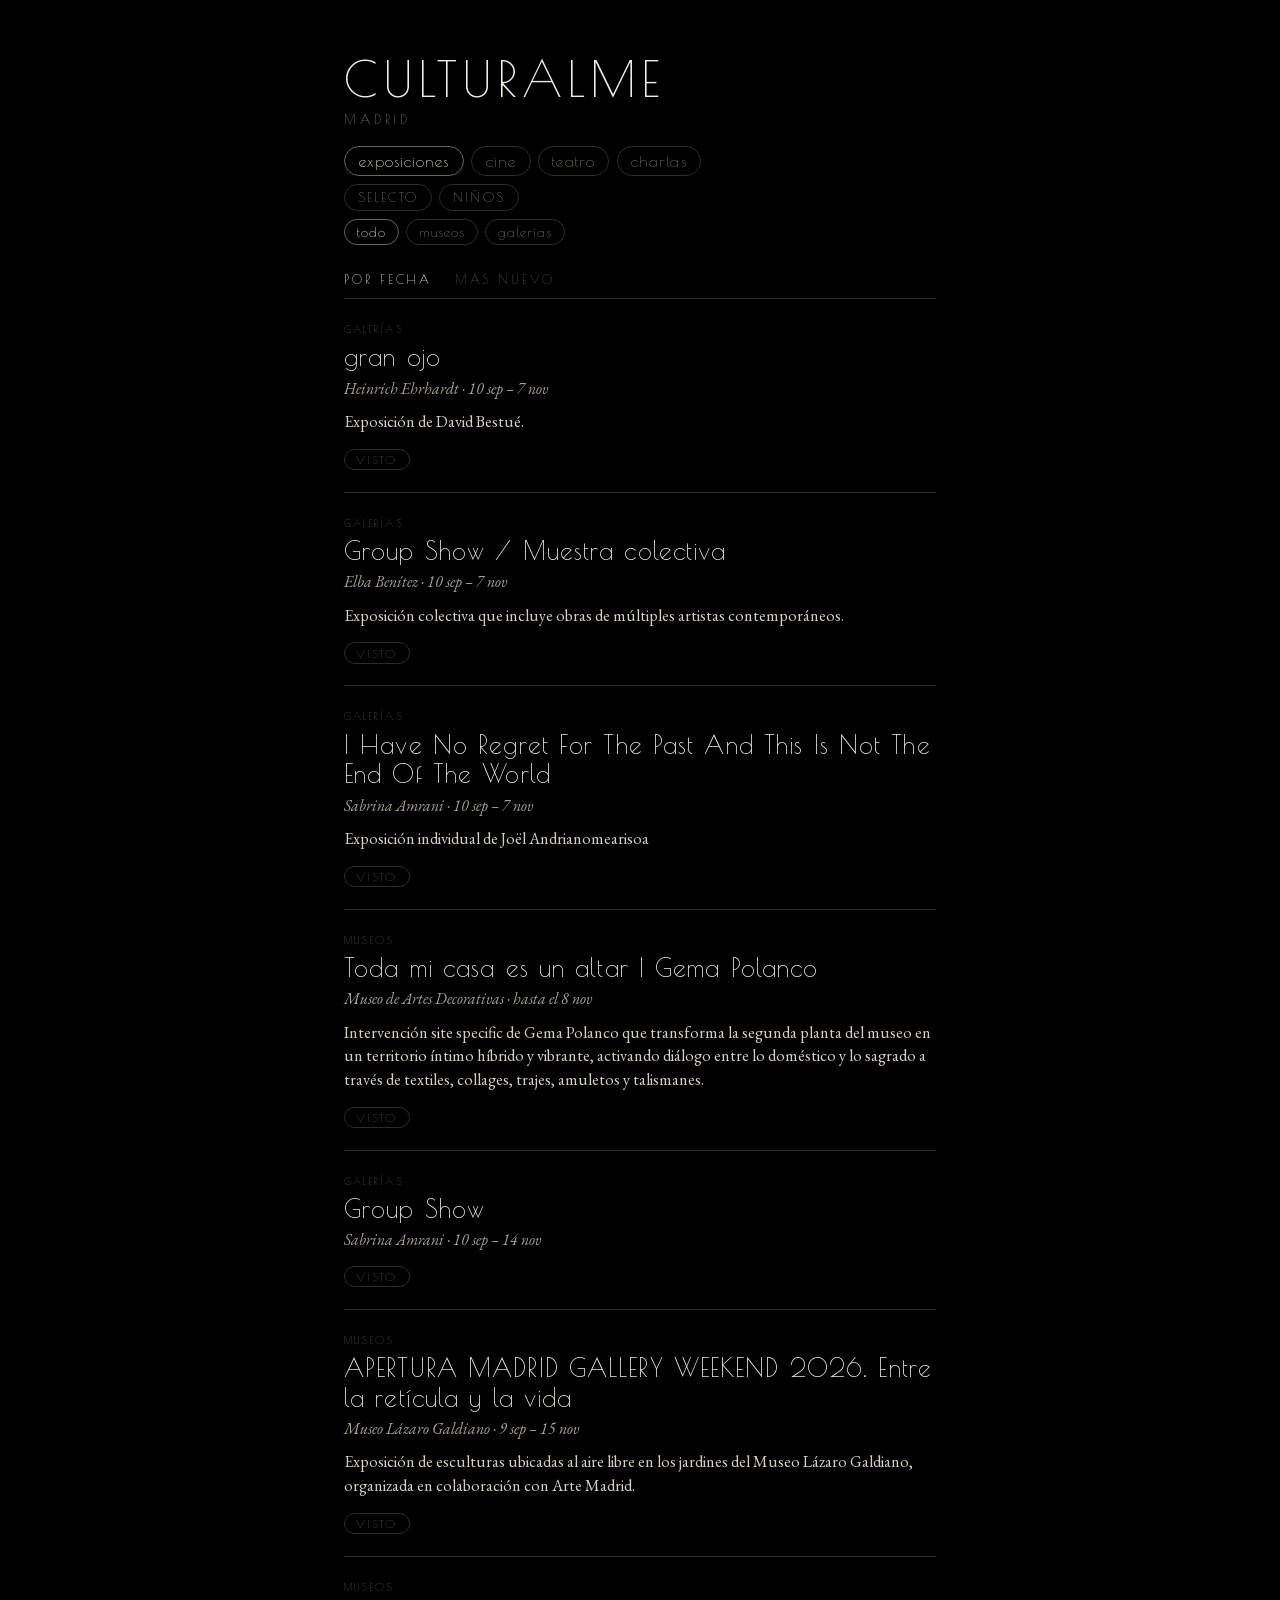
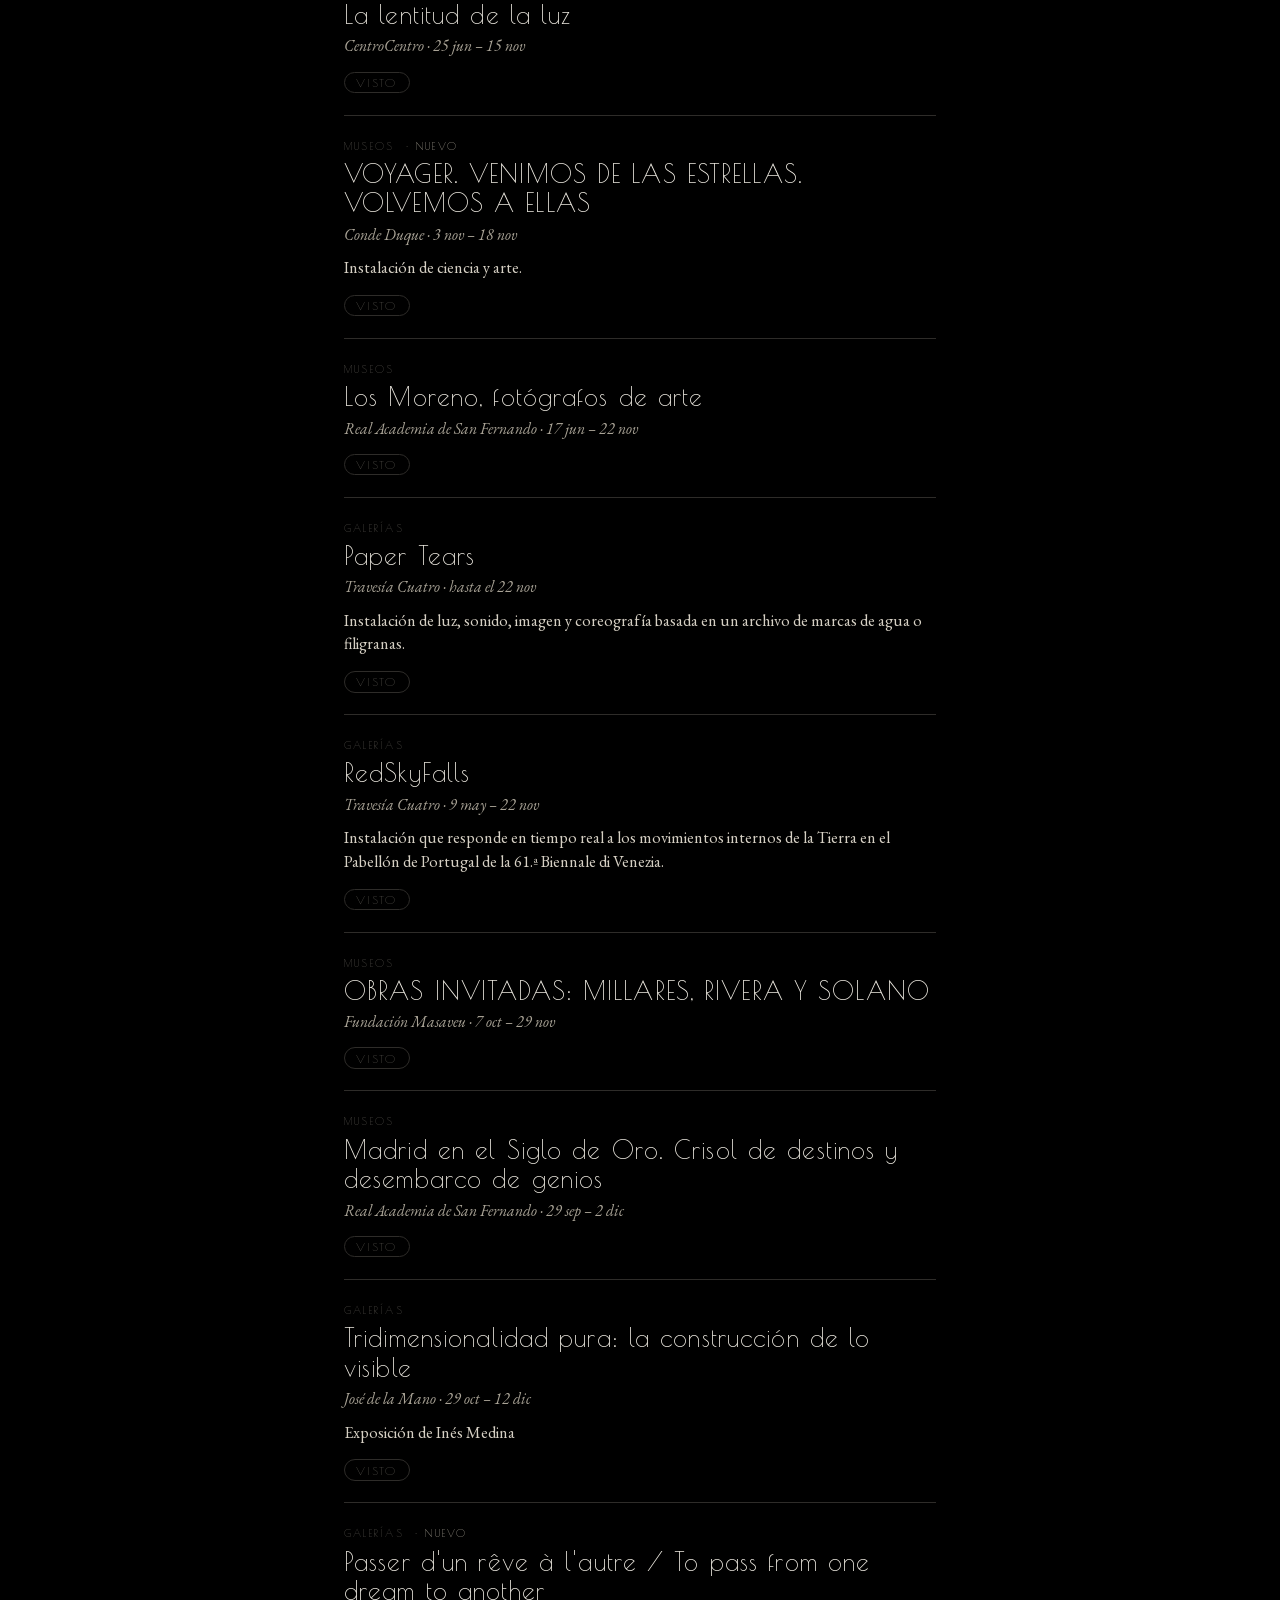
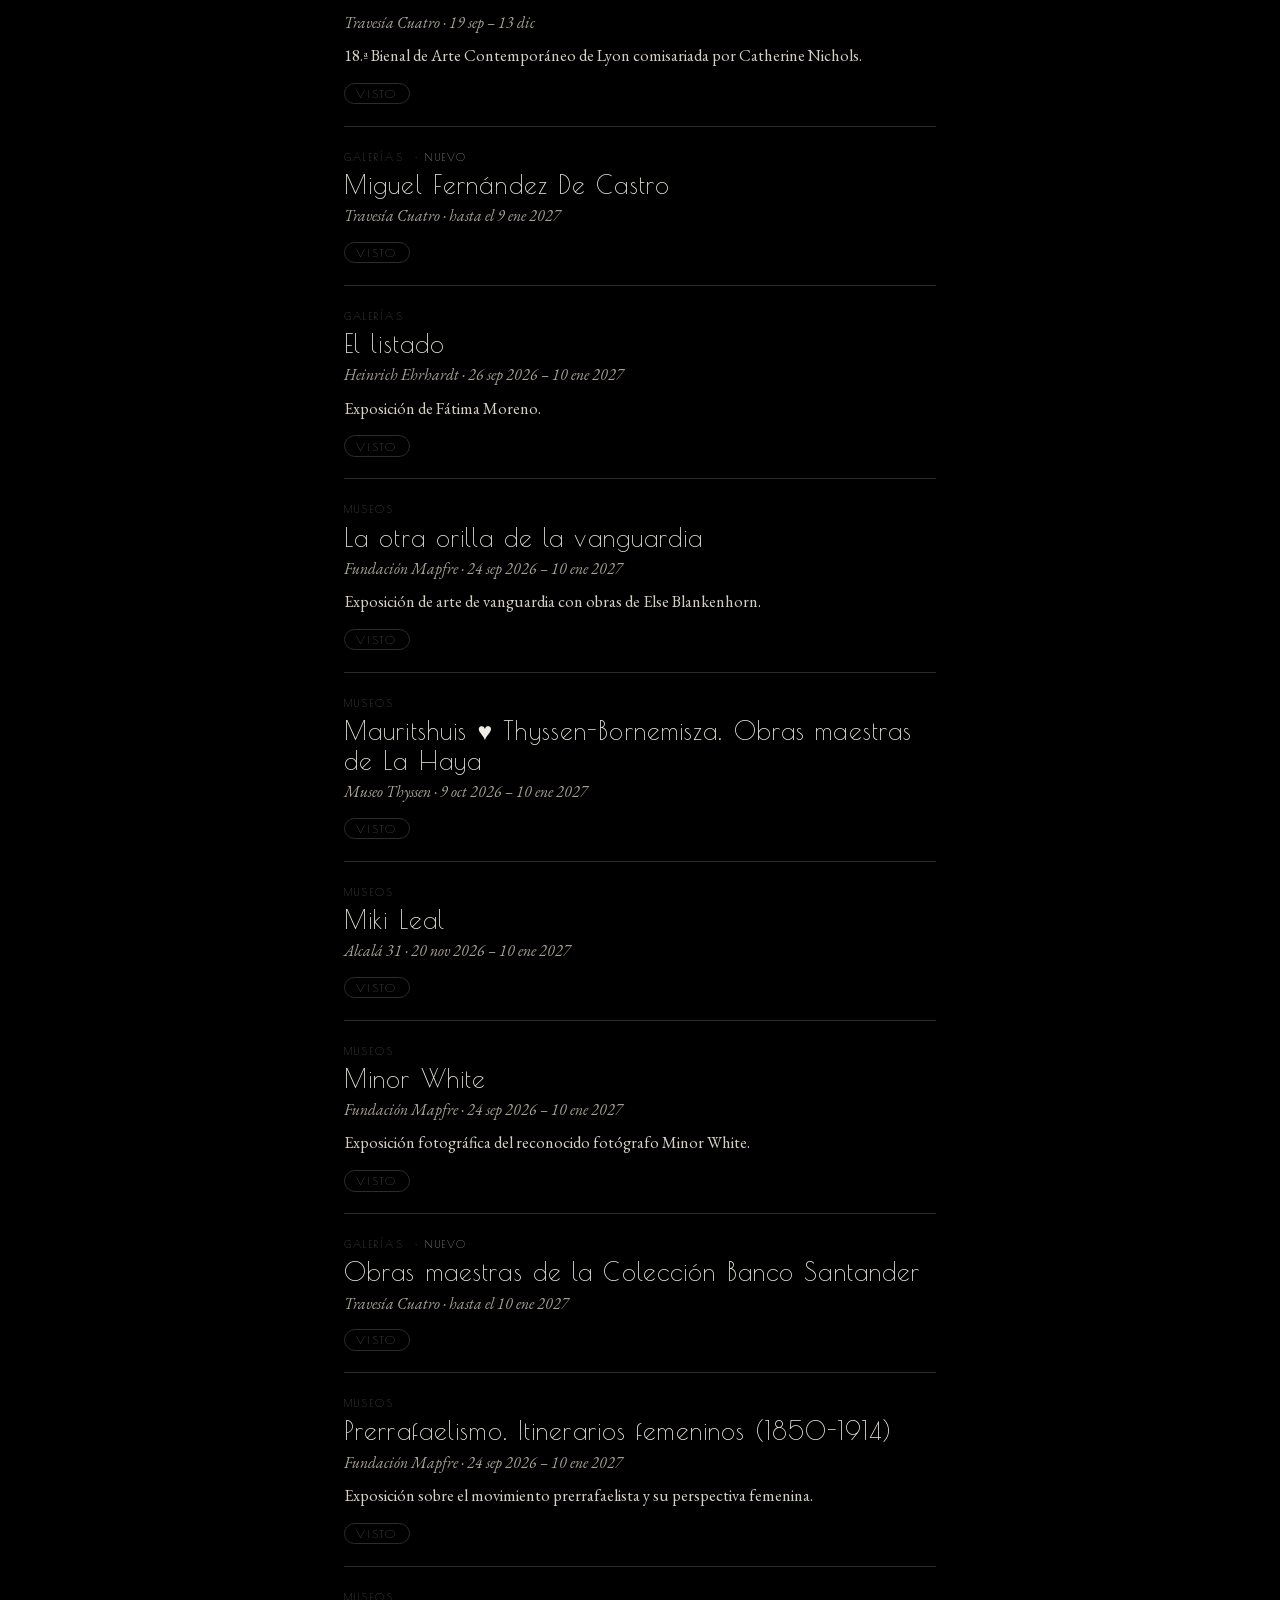
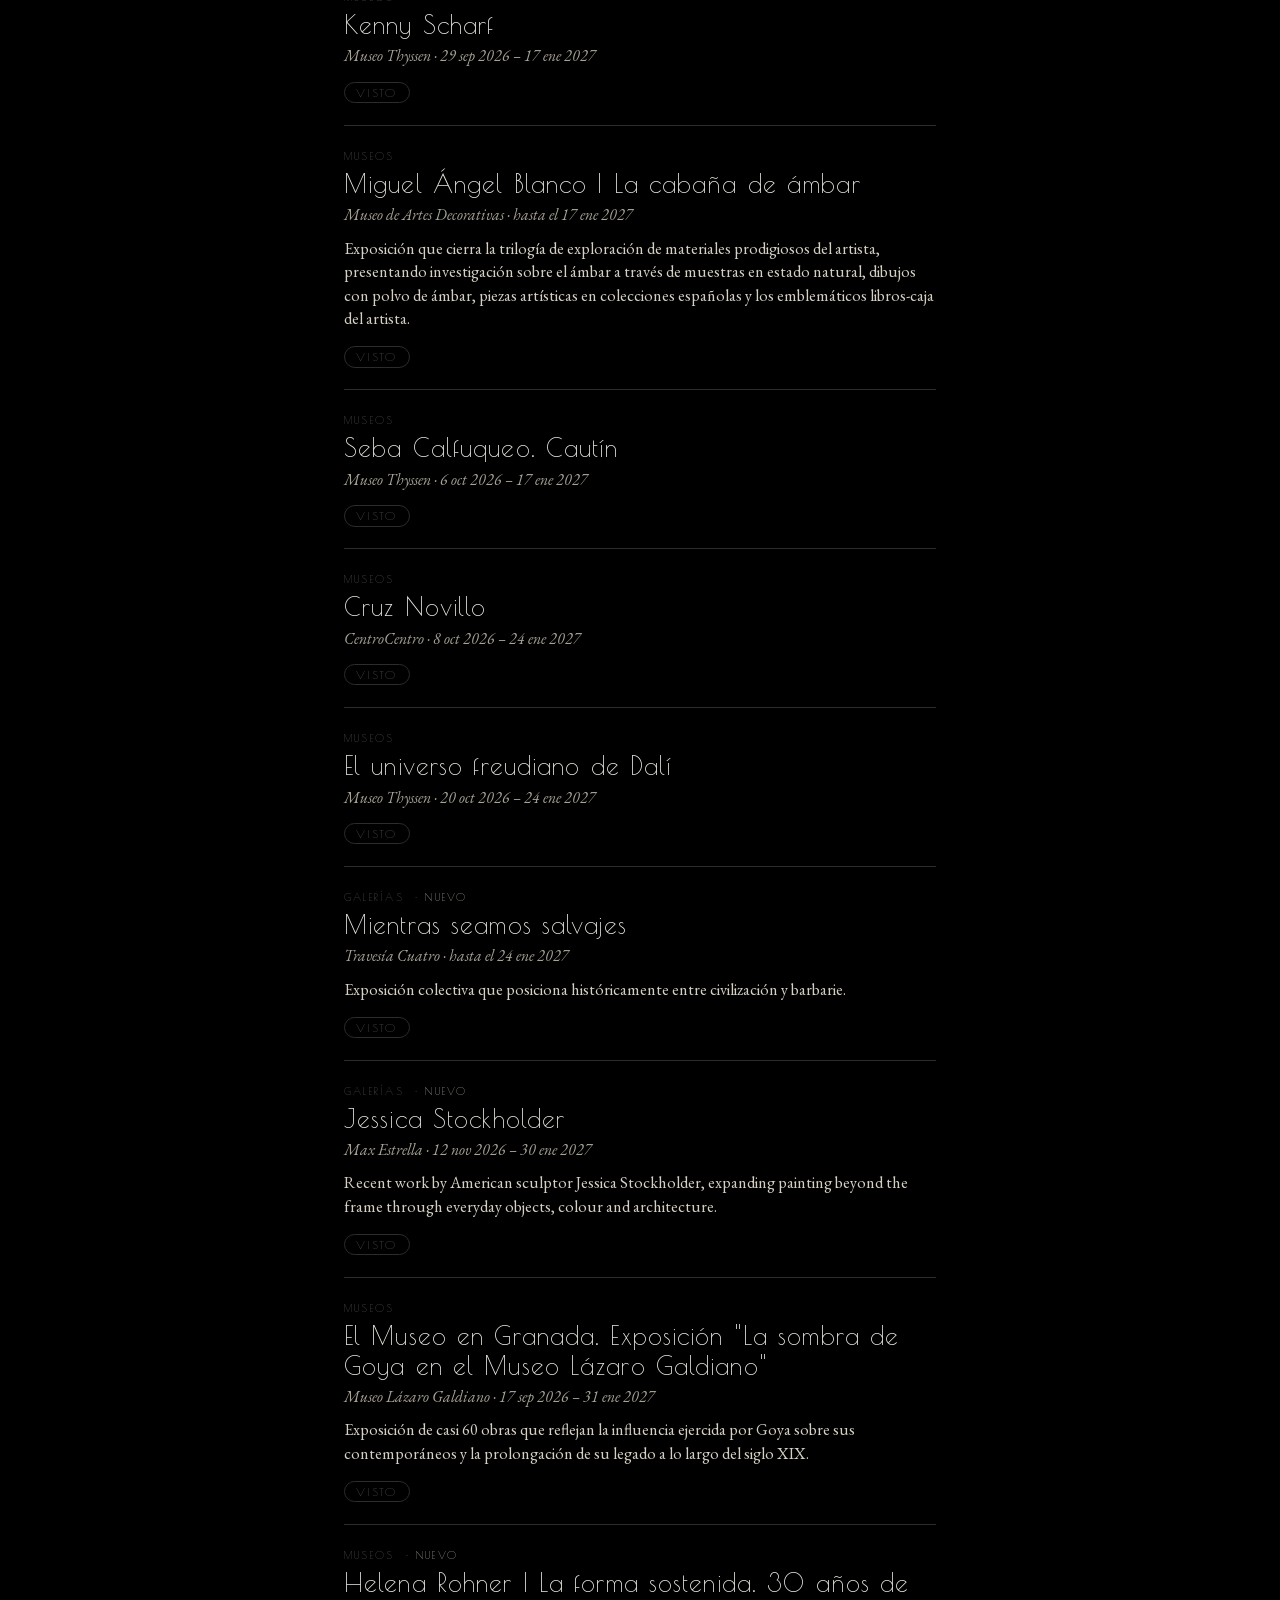
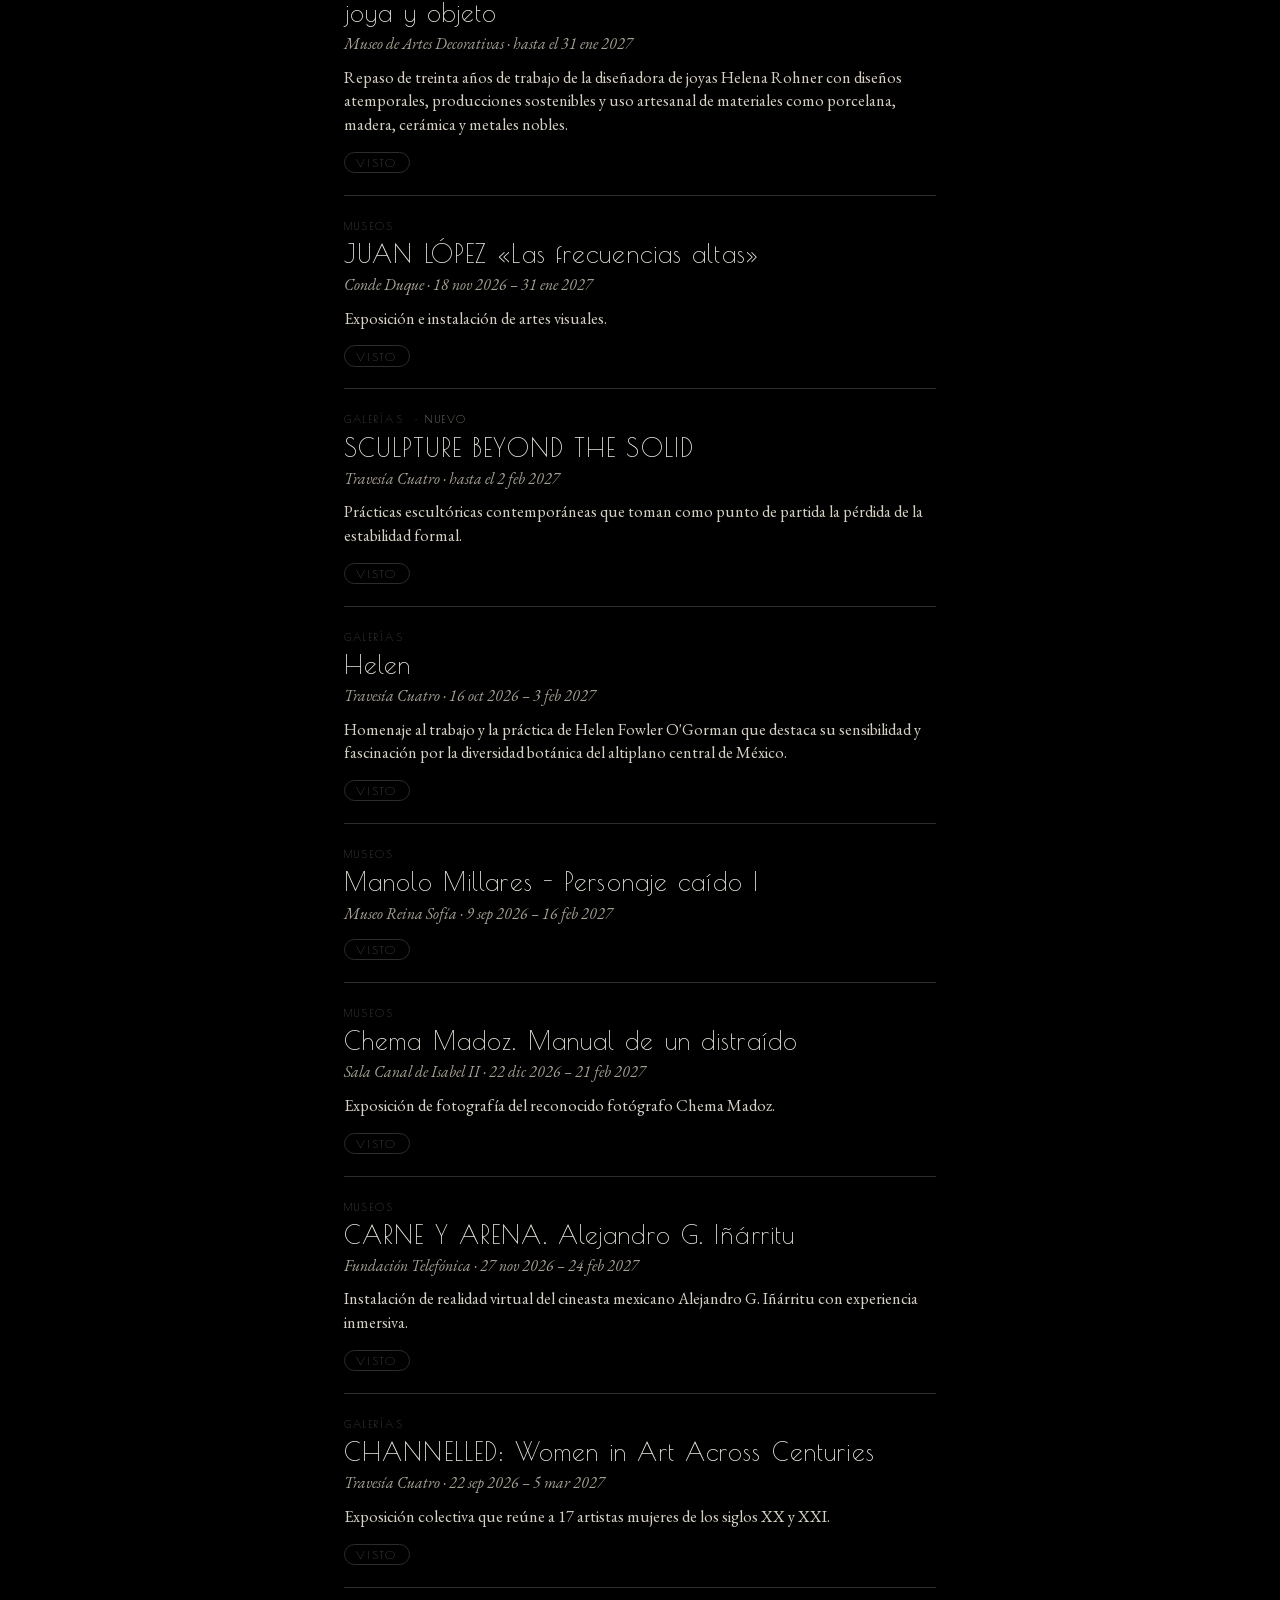
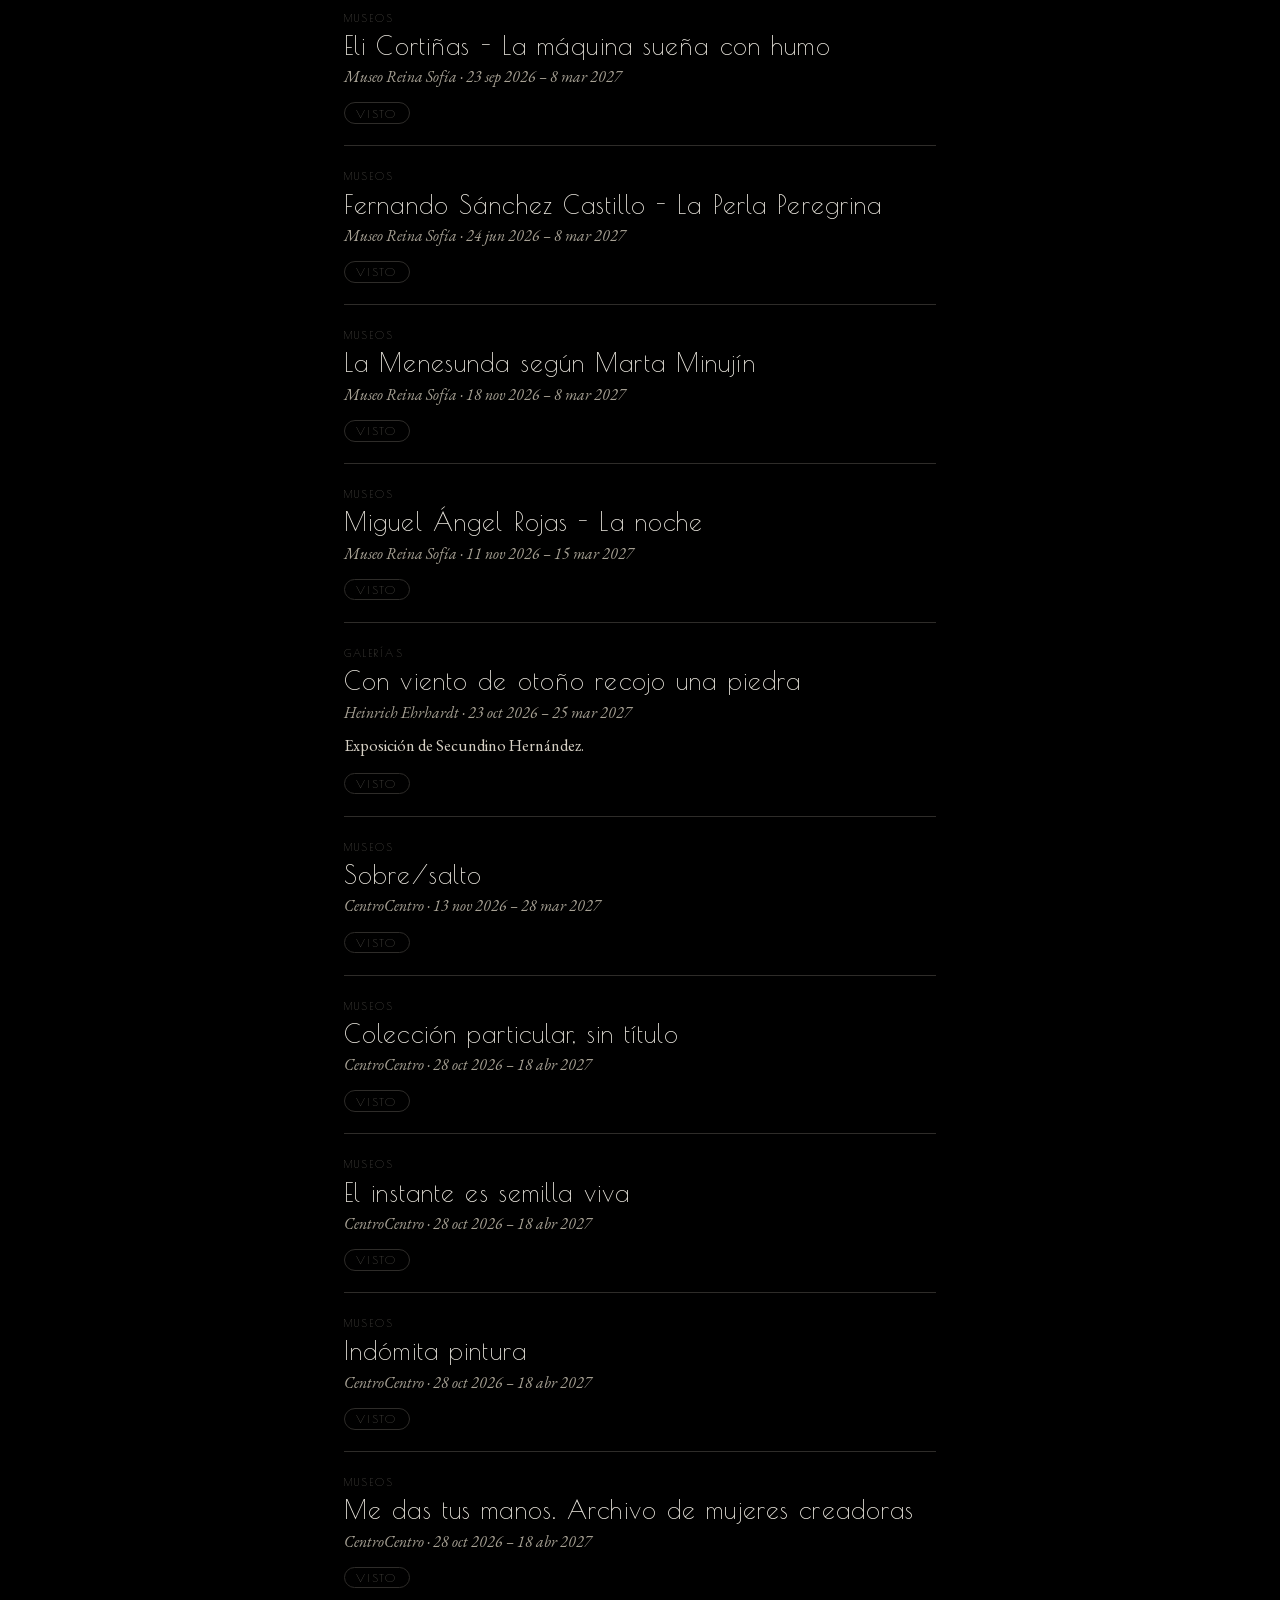
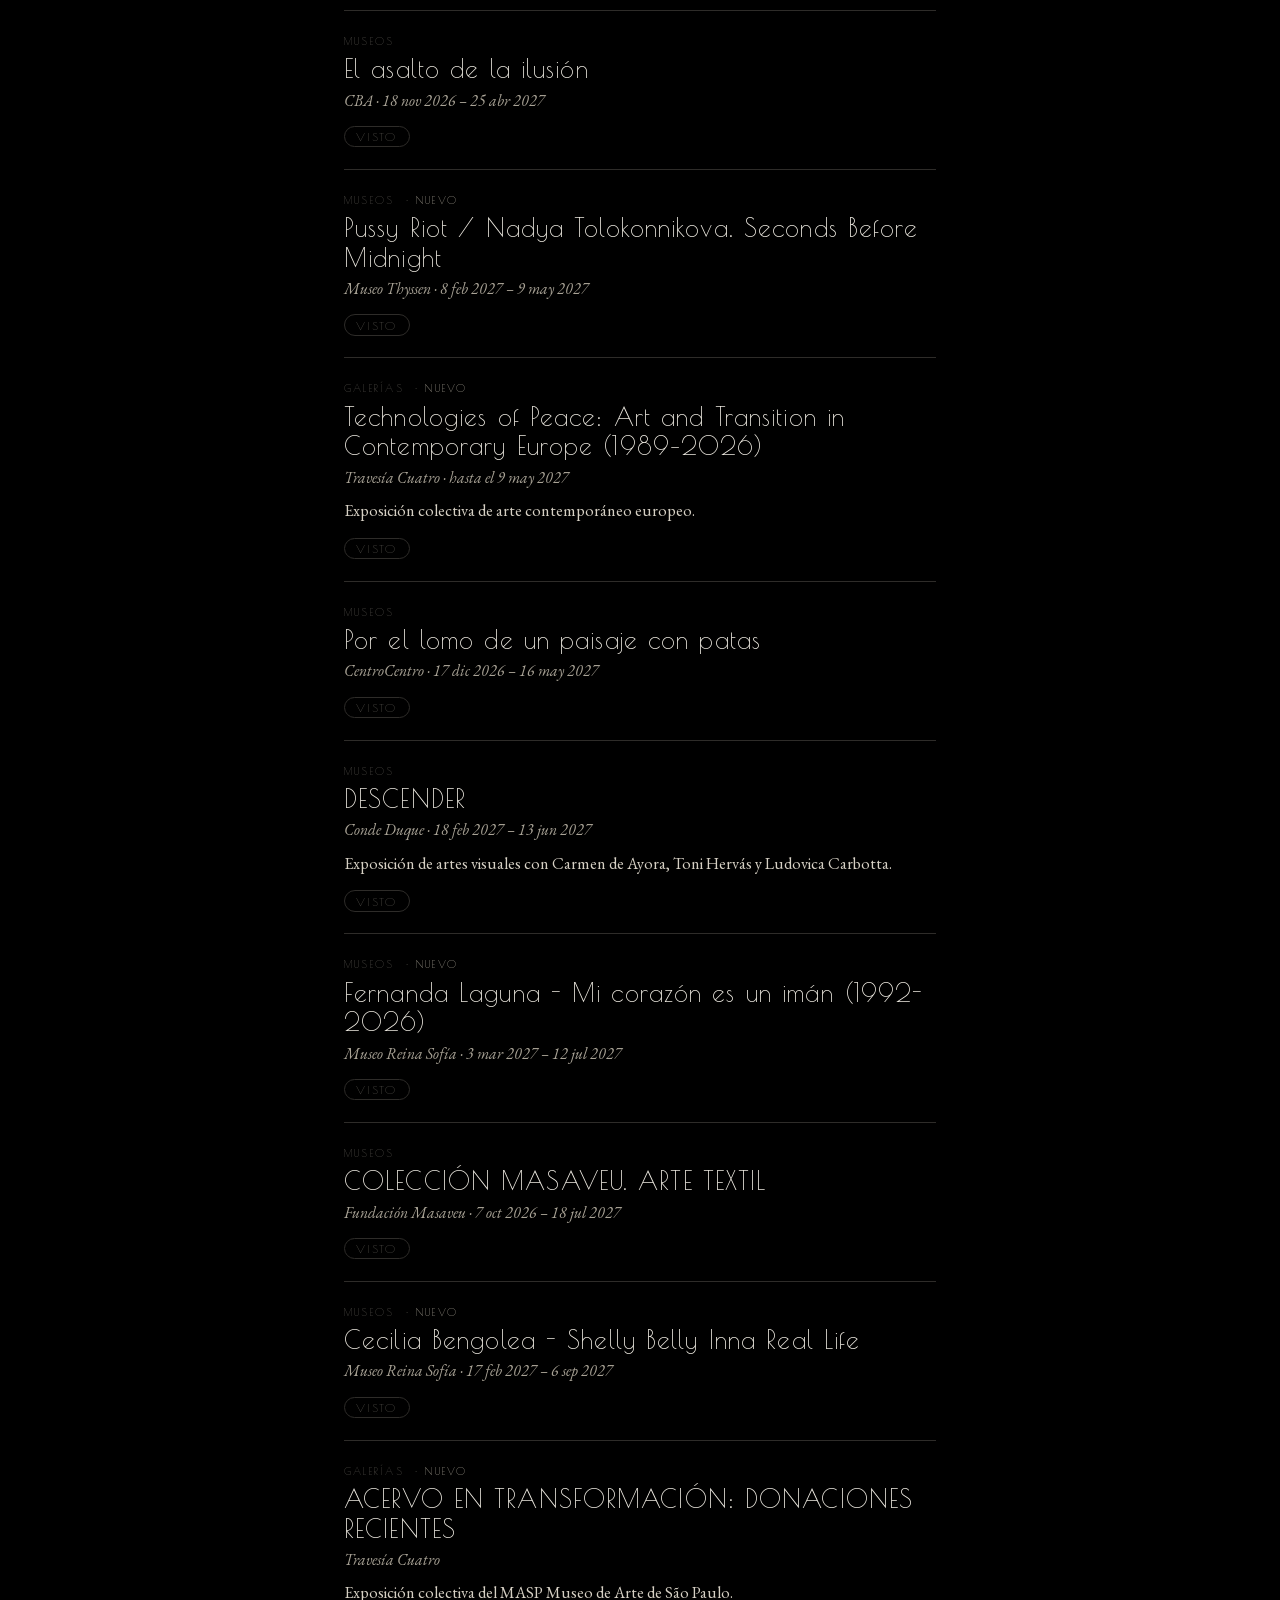
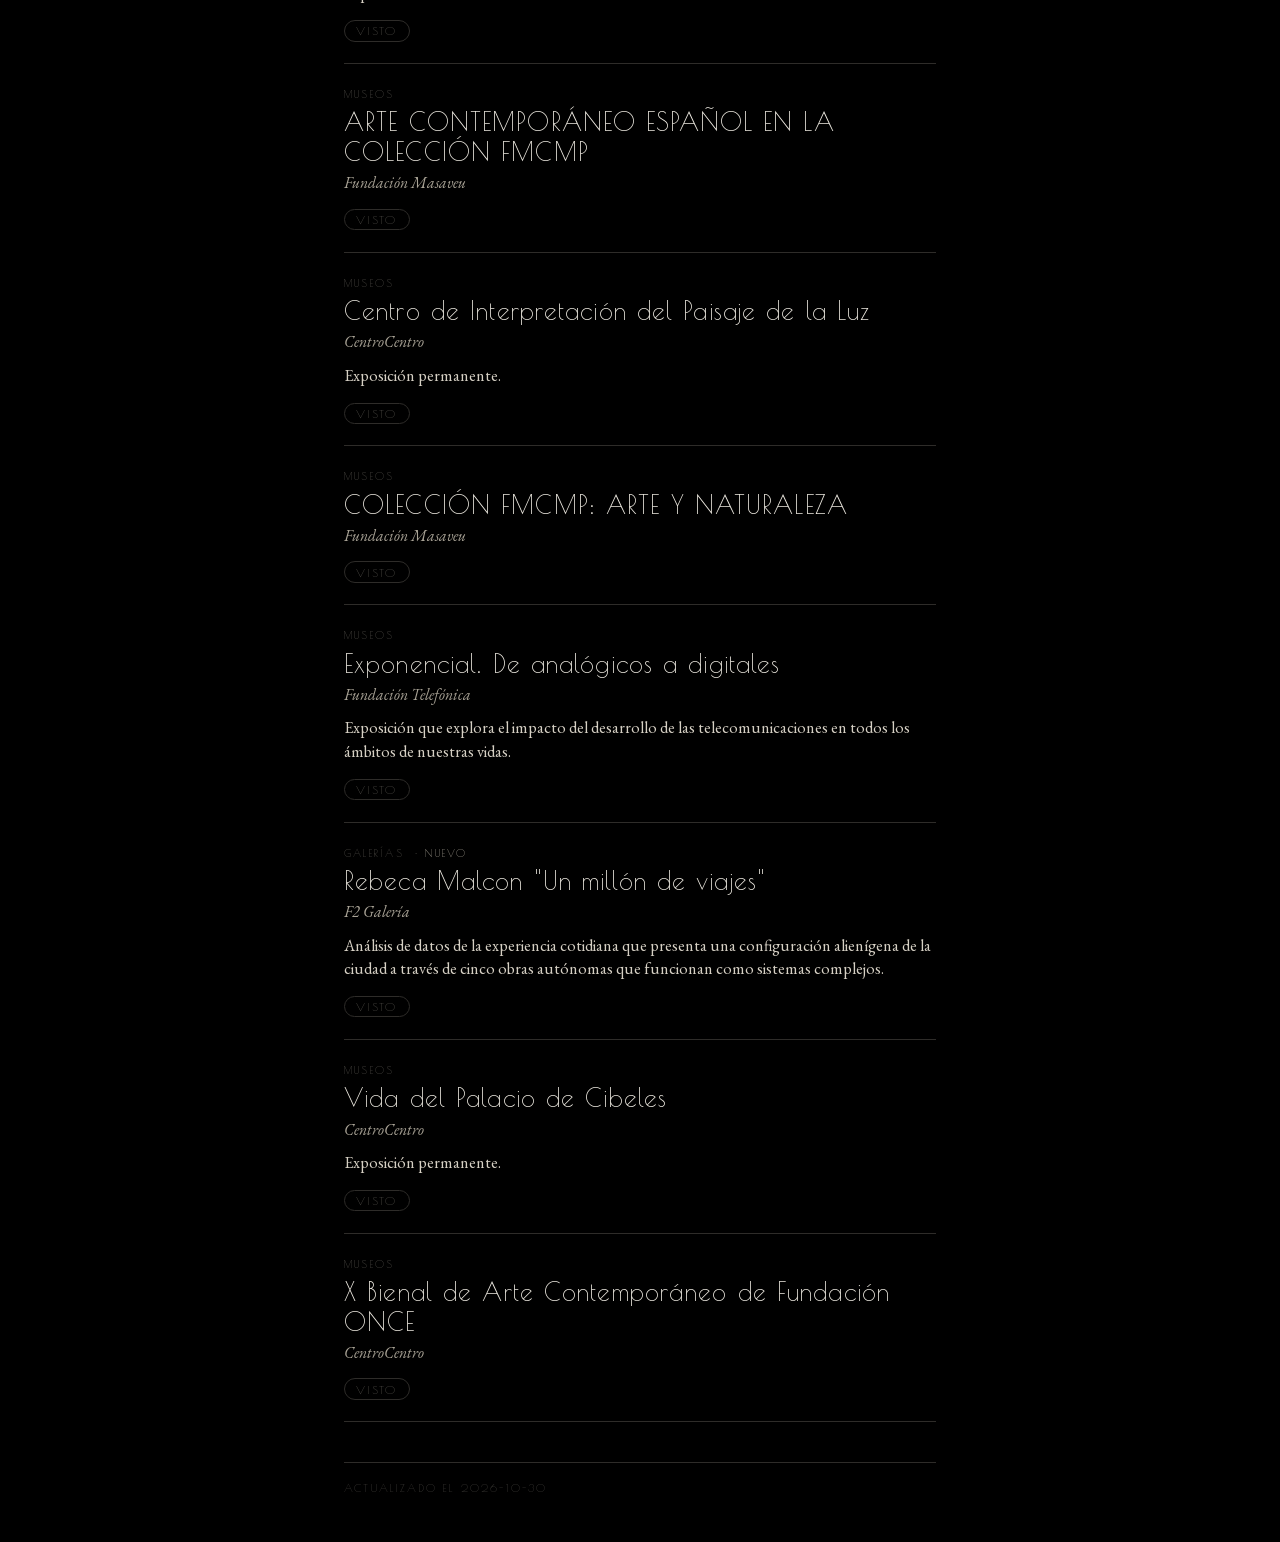
==== commit 0d67e2e6: "update 2026-11-06" ====
--- a/docs/index.html
+++ b/docs/index.html
@@ -34,7 +34,7 @@
 <footer><p>Actualizado el 2026-10-30</p></footer>
 
 <script>
-const EVENTOS = [{"title": "27 horas con el 27", "section": "charla", "plano": "charlas", "venue": null, "source": "CBA", "date_start": "2026-11-13", "date_end": "2026-11-15", "description": null, "url": "https://www.circulobellasartes.com/agenda/", "first_seen": "2026-10-30", "is_new": true, "kids": false, "selecto": false}, {"title": "A puerta cerrada", "section": "teatro", "plano": "teatro", "venue": null, "source": "Teatros del Canal", "date_start": "2026-12-05", "date_end": "2026-12-30", "description": "Jean-Paul Sartre | Dir.: Ainhoa Amestoy. Teatro - Creación Canal", "url": "https://www.teatroscanal.com/cartelera-madrid/", "first_seen": "2026-07-10", "is_new": false, "kids": false, "selecto": true}, {"title": "A. Hacia otro estado de la carne", "section": "teatro", "plano": "teatro", "venue": null, "source": "Teatros del Canal", "date_start": "2027-04-15", "date_end": "2027-04-18", "description": "La Señorita Blanco. Artes vivas - Creación Canal - Estreno absoluto", "url": "https://www.teatroscanal.com/cartelera-madrid/", "first_seen": "2026-07-10", "is_new": false, "kids": false, "selecto": true}, {"title": "ACERVO EN TRANSFORMACIÓN: DONACIONES RECIENTES", "section": "galeria", "plano": "expos", "venue": null, "source": "Travesía Cuatro", "date_start": null, "date_end": null, "description": "Exposición colectiva del MASP Museo de Arte de São Paulo.", "url": "https://www.travesiacuatro.com/", "first_seen": "2026-10-30", "is_new": true, "kids": false, "selecto": true}, {"title": "APERTURA MADRID GALLERY WEEKEND 2026. Entre la retícula y la vida", "section": "museo", "plano": "expos", "venue": null, "source": "Museo Lázaro Galdiano", "date_start": "2026-09-09", "date_end": "2026-11-15", "description": "Exposición de esculturas ubicadas al aire libre en los jardines del Museo Lázaro Galdiano, organizada en colaboración con Arte Madrid.", "url": "https://www.museolazarogaldiano.es/actividades/exposiciones", "first_seen": "2026-09-04", "is_new": false, "kids": true, "selecto": true}, {"title": "ARRIBA TUTTO", "section": "cine", "plano": "cine", "venue": "Cines Renoir (Princesa / Retiro / Plaza de España / Floridablanca)", "source": "Cines Renoir", "date_start": null, "date_end": null, "description": "Dir: José Mota", "url": "https://www.cinesrenoir.com/", "first_seen": "2026-10-16", "is_new": false, "kids": false, "selecto": false}, {"title": "ARTE CONTEMPORÁNEO ESPAÑOL EN LA COLECCIÓN FMCMP", "section": "museo", "plano": "expos", "venue": null, "source": "Fundación Masaveu", "date_start": null, "date_end": null, "description": null, "url": "https://www.fundacioncristinamasaveu.com/", "first_seen": "2026-04-10", "is_new": false, "kids": true, "selecto": true}, {"title": "Acción XM²", "section": "teatro", "plano": "teatro", "venue": null, "source": "Teatros del Canal", "date_start": "2027-03-07", "date_end": "2027-03-07", "description": "LA JUAN GALLERY. Acción performática - Estreno absoluto", "url": "https://www.teatroscanal.com/cartelera-madrid/", "first_seen": "2026-07-10", "is_new": false, "kids": true, "selecto": false}, {"title": "Adentro!", "section": "teatro", "plano": "teatro", "venue": null, "source": "Teatros del Canal", "date_start": "2026-11-14", "date_end": "2026-11-15", "description": "Diana Szeinblum. Danza - Estreno en Comunidad de Madrid", "url": "https://www.teatroscanal.com/cartelera-madrid/", "first_seen": "2026-09-04", "is_new": false, "kids": true, "selecto": true}, {"title": "Adolescencia, sexo y muerte en Campamento Miasma", "section": "cine", "plano": "cine", "venue": "Cines Embajadores", "source": "Cines Embajadores", "date_start": null, "date_end": null, "description": "Dir: Jane Schoenbrun — TERROR TOTAL", "url": "https://cinesembajadores.es/madrid/", "first_seen": "2026-10-30", "is_new": true, "kids": false, "selecto": false}, {"title": "Adulto", "section": "cine", "plano": "cine", "venue": "Cines Embajadores", "source": "Cines Embajadores", "date_start": null, "date_end": null, "description": "Dir: Mariano González", "url": "https://cinesembajadores.es/madrid/", "first_seen": "2026-10-16", "is_new": false, "kids": false, "selecto": true}, {"title": "Alien, el octavo pasajero", "section": "cine", "plano": "cine", "venue": "Cines Embajadores", "source": "Cines Embajadores", "date_start": null, "date_end": null, "description": "Dir: Ridley Scott — DOMINGO DE CLÁSICOS", "url": "https://cinesembajadores.es/madrid/", "first_seen": "2026-10-30", "is_new": true, "kids": false, "selecto": false}, {"title": "Analphabet", "section": "teatro", "plano": "teatro", "venue": null, "source": "Teatros del Canal", "date_start": "2026-11-12", "date_end": "2026-11-12", "description": "Alberto Cortés. Teatro, poesía y danza", "url": "https://www.teatroscanal.com/cartelera-madrid/", "first_seen": "2026-09-04", "is_new": false, "kids": false, "selecto": true}, {"title": "Antes del alba", "section": "teatro", "plano": "teatro", "venue": null, "source": "Teatros del Canal", "date_start": "2026-11-03", "date_end": "2026-11-04", "description": "José Ángel Capel. Danza española y flamenco - Creación Canal", "url": "https://www.teatroscanal.com/cartelera-madrid/", "first_seen": "2026-07-10", "is_new": false, "kids": true, "selecto": false}, {"title": "Apoyatura", "section": "teatro", "plano": "teatro", "venue": null, "source": "Teatros del Canal", "date_start": "2027-04-24", "date_end": "2027-04-25", "description": "Óscar Bueno. Performance – música", "url": "https://www.teatroscanal.com/cartelera-madrid/", "first_seen": "2026-07-10", "is_new": false, "kids": true, "selecto": true}, {"title": "Arriba Tutto", "section": "cine", "plano": "cine", "venue": "Cines Embajadores", "source": "Cines Embajadores", "date_start": null, "date_end": null, "description": "Dir: José Mota", "url": "https://cinesembajadores.es/madrid/", "first_seen": "2026-10-23", "is_new": false, "kids": false, "selecto": false}, {"title": "Assembly Hall", "section": "teatro", "plano": "teatro", "venue": null, "source": "Teatros del Canal", "date_start": "2027-05-06", "date_end": "2027-05-07", "description": "Crystal Pite | Kidd Pivot. Danza teatro - Estreno en España", "url": "https://www.teatroscanal.com/cartelera-madrid/", "first_seen": "2026-07-10", "is_new": false, "kids": true, "selecto": true}, {"title": "BAGJAN OKTYABR: TERAPIA DEL ALMA", "section": "teatro", "plano": "teatro", "venue": null, "source": "Teatro Calderón", "date_start": "2027-02-08", "date_end": null, "description": null, "url": "https://teatrocalderonmadrid.com/es/cartelera", "first_seen": "2026-07-17", "is_new": false, "kids": false, "selecto": false}, {"title": "BLUE HERON", "section": "cine", "plano": "cine", "venue": "Cines Renoir (Princesa / Retiro / Plaza de España / Floridablanca)", "source": "Cines Renoir", "date_start": null, "date_end": null, "description": "Dir: Sophy Romvari", "url": "https://www.cinesrenoir.com/", "first_seen": "2026-10-23", "is_new": false, "kids": false, "selecto": true}, {"title": "Bailar en la oscuridad", "section": "cine", "plano": "cine", "venue": "Cines Embajadores", "source": "Cines Embajadores", "date_start": null, "date_end": null, "description": "Dir: Lars Von Trier — DOMINGO DE CLÁSICOS", "url": "https://cinesembajadores.es/madrid/", "first_seen": "2026-10-30", "is_new": true, "kids": false, "selecto": false}, {"title": "CARNE Y ARENA. Alejandro G. Iñárritu", "section": "museo", "plano": "expos", "venue": null, "source": "Fundación Telefónica", "date_start": "2026-11-27", "date_end": "2027-02-24", "description": "Instalación de realidad virtual del cineasta mexicano Alejandro G. Iñárritu con experiencia inmersiva.", "url": "https://espacio.fundaciontelefonica.com/exposiciones/", "first_seen": "2026-09-11", "is_new": false, "kids": false, "selecto": false}, {"title": "CHANNELLED: Women in Art Across Centuries", "section": "galeria", "plano": "expos", "venue": null, "source": "Travesía Cuatro", "date_start": "2026-09-22", "date_end": "2027-03-05", "description": "Exposición colectiva que reúne a 17 artistas mujeres de los siglos XX y XXI.", "url": "https://www.travesiacuatro.com/", "first_seen": "2026-09-18", "is_new": false, "kids": false, "selecto": true}, {"title": "CHOPIN", "section": "cine", "plano": "cine", "venue": "Cines Renoir (Princesa / Retiro / Plaza de España / Floridablanca)", "source": "Cines Renoir", "date_start": null, "date_end": null, "description": "Dir: Michal Kwiecinski", "url": "https://www.cinesrenoir.com/", "first_seen": "2026-10-16", "is_new": false, "kids": false, "selecto": false}, {"title": "CLAYFACE", "section": "cine", "plano": "cine", "venue": "Cines Renoir (Princesa / Retiro / Plaza de España / Floridablanca)", "source": "Cines Renoir", "date_start": null, "date_end": null, "description": "Dir: James Watkins", "url": "https://www.cinesrenoir.com/", "first_seen": "2026-10-16", "is_new": false, "kids": false, "selecto": true}, {"title": "COCO, EL MUSICAL", "section": "teatro", "plano": "teatro", "venue": null, "source": "Teatro Calderón", "date_start": "2027-02-07", "date_end": "2027-02-28", "description": null, "url": "https://teatrocalderonmadrid.com/es/cartelera", "first_seen": "2026-06-26", "is_new": false, "kids": true, "selecto": false}, {"title": "COLECCIÓN FMCMP: ARTE Y NATURALEZA", "section": "museo", "plano": "expos", "venue": null, "source": "Fundación Masaveu", "date_start": null, "date_end": null, "description": null, "url": "https://www.fundacioncristinamasaveu.com/", "first_seen": "2026-04-10", "is_new": false, "kids": true, "selecto": false}, {"title": "COLECCIÓN MASAVEU. ARTE TEXTIL", "section": "museo", "plano": "expos", "venue": null, "source": "Fundación Masaveu", "date_start": "2026-10-07", "date_end": "2027-07-18", "description": null, "url": "https://www.fundacioncristinamasaveu.com/", "first_seen": "2026-09-11", "is_new": false, "kids": true, "selecto": false}, {"title": "COLORES DEL SONIDO", "section": "teatro", "plano": "teatro", "venue": null, "source": "Teatro Calderón", "date_start": "2026-12-22", "date_end": null, "description": null, "url": "https://teatrocalderonmadrid.com/es/cartelera", "first_seen": "2026-07-10", "is_new": false, "kids": true, "selecto": false}, {"title": "Cabeza borradora", "section": "cine", "plano": "cine", "venue": "Cines Embajadores", "source": "Cines Embajadores", "date_start": null, "date_end": null, "description": "Dir: David Lynch", "url": "https://cinesembajadores.es/madrid/", "first_seen": "2026-10-30", "is_new": true, "kids": false, "selecto": true}, {"title": "Calle esperanza", "section": "teatro", "plano": "teatro", "venue": null, "source": "Teatro Bellas Artes", "date_start": "2027-01-13", "date_end": null, "description": null, "url": "https://www.teatrobellasartes.es/", "first_seen": "2026-09-11", "is_new": false, "kids": false, "selecto": false}, {"title": "Canal Teatralia Navidad", "section": "teatro", "plano": "teatro", "venue": null, "source": "Teatros del Canal", "date_start": "2026-12-15", "date_end": "2027-01-02", "description": "Programación familiar - Teatro de títeres y danza contemporánea", "url": "https://www.teatroscanal.com/cartelera-madrid/", "first_seen": "2026-09-11", "is_new": false, "kids": true, "selecto": false}, {"title": "Carmen", "section": "cine", "plano": "cine", "venue": "Cines Embajadores", "source": "Cines Embajadores", "date_start": null, "date_end": null, "description": "Dir: Damiano Michieletto — ÓPERA EN DIRECTO", "url": "https://cinesembajadores.es/madrid/", "first_seen": "2026-10-30", "is_new": true, "kids": false, "selecto": false}, {"title": "Cecilia Bengolea - Shelly Belly Inna Real Life", "section": "museo", "plano": "expos", "venue": null, "source": "Museo Reina Sofía", "date_start": "2027-02-17", "date_end": "2027-09-06", "description": null, "url": "https://www.museoreinasofia.es/exposiciones", "first_seen": "2026-10-30", "is_new": true, "kids": false, "selecto": false}, {"title": "Cenizas de Fénix", "section": "teatro", "plano": "teatro", "venue": null, "source": "Teatro de la Abadía", "date_start": "2026-11-13", "date_end": "2026-11-14", "description": "Daniel Migueláñez crea este vibrante pulso poético entre Lope de Vega y su hija sor Marcela", "url": "https://www.teatroabadia.com/", "first_seen": "2026-10-30", "is_new": true, "kids": false, "selecto": true}, {"title": "Centro de Interpretación del Paisaje de la Luz", "section": "museo", "plano": "expos", "venue": null, "source": "CentroCentro", "date_start": null, "date_end": null, "description": "Exposición permanente.", "url": "https://www.centrocentro.org/exposiciones", "first_seen": "2026-04-10", "is_new": false, "kids": true, "selecto": false}, {"title": "Chema Madoz. Manual de un distraído", "section": "museo", "plano": "expos", "venue": null, "source": "Sala Canal de Isabel II", "date_start": "2026-12-22", "date_end": "2027-02-21", "description": "Exposición de fotografía del reconocido fotógrafo Chema Madoz.", "url": "https://www.comunidad.madrid/centros/sala-canal-isabel-ii", "first_seen": "2026-10-09", "is_new": false, "kids": true, "selecto": true}, {"title": "Christmas Dreams", "section": "teatro", "plano": "teatro", "venue": null, "source": "Teatro Calderón", "date_start": "2026-11-28", "date_end": "2027-01-04", "description": null, "url": "https://teatrocalderonmadrid.com/es/cartelera", "first_seen": "2026-10-16", "is_new": false, "kids": true, "selecto": false}, {"title": "Cibeles, el ritual", "section": "teatro", "plano": "teatro", "venue": null, "source": "Teatros del Canal", "date_start": "2026-12-09", "date_end": "2027-01-03", "description": "Ballet Español de la Comunidad de Madrid. Danza española - Estreno absoluto", "url": "https://www.teatroscanal.com/cartelera-madrid/", "first_seen": "2026-07-10", "is_new": false, "kids": true, "selecto": false}, {"title": "Clásica Inmersiva", "section": "teatro", "plano": "teatro", "venue": null, "source": "Teatro Calderón", "date_start": "2026-12-09", "date_end": null, "description": null, "url": "https://teatrocalderonmadrid.com/es/cartelera", "first_seen": "2026-10-23", "is_new": false, "kids": false, "selecto": false}, {"title": "Clásicos al detalle: Apocalypse Now", "section": "cine", "plano": "cine", "venue": "Cines Embajadores", "source": "Cines Embajadores", "date_start": null, "date_end": null, "description": "EVENTO ESPECIAL", "url": "https://cinesembajadores.es/madrid/", "first_seen": "2026-10-16", "is_new": false, "kids": false, "selecto": true}, {"title": "Colección particular, sin título", "section": "museo", "plano": "expos", "venue": null, "source": "CentroCentro", "date_start": "2026-10-28", "date_end": "2027-04-18", "description": null, "url": "https://www.centrocentro.org/exposiciones", "first_seen": "2026-09-11", "is_new": false, "kids": true, "selecto": false}, {"title": "Collons!", "section": "teatro", "plano": "teatro", "venue": null, "source": "Teatros del Canal", "date_start": "2026-11-28", "date_end": "2026-11-29", "description": "L'Autèntica | Verónica Pallini y Marco Canale. Teatro documental - Estreno absoluto", "url": "https://www.teatroscanal.com/cartelera-madrid/", "first_seen": "2026-09-04", "is_new": false, "kids": false, "selecto": true}, {"title": "Colombia en escena", "section": "teatro", "plano": "teatro", "venue": null, "source": "Teatro del Barrio", "date_start": "2026-10-10", "date_end": "2026-10-31", "description": null, "url": "https://teatrodelbarrio.com/", "first_seen": "2026-10-09", "is_new": false, "kids": false, "selecto": false}, {"title": "Comprendiendo la red neurovascular para prevenir la demencia", "section": "charla", "plano": "charlas", "venue": null, "source": "Fundación Ramón Areces", "date_start": "2026-11-20", "date_end": null, "description": "2ª Conferencia CNIC - Fundación Ramón Areces organizada por Centro Nacional de Investigaciones Cardiovasculares", "url": "https://www.fundacionareces.es/fundacionareces/es/actividades/", "first_seen": "2026-10-30", "is_new": true, "kids": false, "selecto": false}, {"title": "Con viento de otoño recojo una piedra", "section": "galeria", "plano": "expos", "venue": null, "source": "Heinrich Ehrhardt", "date_start": "2026-10-23", "date_end": "2027-03-25", "description": "Exposición de Secundino Hernández.", "url": "https://heinrichehrhardt.com/", "first_seen": "2026-10-23", "is_new": false, "kids": true, "selecto": true}, {"title": "Concierto de Navidad en Madrid con Montserrat Martí", "section": "teatro", "plano": "teatro", "venue": null, "source": "Teatro Calderón", "date_start": "2026-12-21", "date_end": null, "description": null, "url": "https://teatrocalderonmadrid.com/es/cartelera", "first_seen": "2026-10-30", "is_new": true, "kids": true, "selecto": false}, {"title": "Conferencia Magistral de Daniel Goleman", "section": "charla", "plano": "charlas", "venue": null, "source": "Fundación Rafael del Pino", "date_start": "2026-11-17", "date_end": null, "description": "La fuerza de lo humano. Inteligencia emocional para vivir y liderar en un mundo en transformación", "url": "https://frdelpino.es/eventos/todos-los-eventos/", "first_seen": "2026-10-30", "is_new": true, "kids": false, "selecto": false}, {"title": "Coro de estancias x Ana Almagro", "section": "teatro", "plano": "teatro", "venue": null, "source": "Teatros del Canal", "date_start": "2026-12-03", "date_end": "2026-12-04", "description": "Ana Almagro. Flamenco contemporáneo - Creación Canal", "url": "https://www.teatroscanal.com/cartelera-madrid/", "first_seen": "2026-07-10", "is_new": false, "kids": true, "selecto": false}, {"title": "Cristito y la madre canaria", "section": "teatro", "plano": "teatro", "venue": null, "source": "Teatro Bellas Artes", "date_start": "2026-11-16", "date_end": "2026-11-16", "description": null, "url": "https://www.teatrobellasartes.es/", "first_seen": "2026-10-02", "is_new": false, "kids": false, "selecto": false}, {"title": "Cruz Novillo", "section": "museo", "plano": "expos", "venue": null, "source": "CentroCentro", "date_start": "2026-10-08", "date_end": "2027-01-24", "description": null, "url": "https://www.centrocentro.org/exposiciones", "first_seen": "2026-08-07", "is_new": false, "kids": true, "selecto": true}, {"title": "Culturas del duelo al sur de Madrid", "section": "museo", "plano": "expos", "venue": null, "source": "Matadero Madrid", "date_start": "2025-12-01", "date_end": "2026-10-31", "description": null, "url": "https://www.mataderomadrid.org/programacion", "first_seen": "2026-10-30", "is_new": true, "kids": false, "selecto": false}, {"title": "DESCENDER", "section": "museo", "plano": "expos", "venue": null, "source": "Conde Duque", "date_start": "2027-02-18", "date_end": "2027-06-13", "description": "Exposición de artes visuales con Carmen de Ayora, Toni Hervás y Ludovica Carbotta.", "url": "https://www.condeduquemadrid.es/programacion", "first_seen": "2026-09-11", "is_new": false, "kids": true, "selecto": true}, {"title": "DIGGER", "section": "cine", "plano": "cine", "venue": "Cines Renoir (Princesa / Retiro / Plaza de España / Floridablanca)", "source": "Cines Renoir", "date_start": null, "date_end": null, "description": "Dir: Alejandro Gonzalez Iñarritu", "url": "https://www.cinesrenoir.com/", "first_seen": "2026-10-16", "is_new": false, "kids": false, "selecto": false}, {"title": "De la convergencia global al enfrentamiento multipolar", "section": "charla", "plano": "charlas", "venue": null, "source": "Fundación Ramón Areces", "date_start": "2026-11-05", "date_end": null, "description": "Conferencia organizada por Instituto Figuerola de Historia y Ciencias Sociales de la UC3M y Fundación Ramón Areces", "url": "https://www.fundacionareces.es/fundacionareces/es/actividades/", "first_seen": "2026-10-30", "is_new": true, "kids": false, "selecto": true}, {"title": "Deseando amar", "section": "cine", "plano": "cine", "venue": "Cines Embajadores", "source": "Cines Embajadores", "date_start": null, "date_end": null, "description": "Dir: Wong Kar-Wai", "url": "https://cinesembajadores.es/madrid/", "first_seen": "2026-10-30", "is_new": true, "kids": false, "selecto": true}, {"title": "Die Wildente (El pato salvaje)", "section": "teatro", "plano": "teatro", "venue": null, "source": "Teatros del Canal", "date_start": "2027-02-12", "date_end": "2027-02-13", "description": "Henrik Ibsen | Schaubühne Berlin | Dir.: Thomas Ostermeier. Teatro - Estreno en España", "url": "https://www.teatroscanal.com/cartelera-madrid/", "first_seen": "2026-07-10", "is_new": false, "kids": false, "selecto": true}, {"title": "Diego Ramos, homenaje musical a Julio Iglesias", "section": "teatro", "plano": "teatro", "venue": null, "source": "Teatro Calderón", "date_start": "2026-11-18", "date_end": null, "description": null, "url": "https://teatrocalderonmadrid.com/es/cartelera", "first_seen": "2026-10-09", "is_new": false, "kids": false, "selecto": false}, {"title": "Diálogo ente Rafael Doménech, Javier Andrés, Lara Lázaro, Nemesio Fernández-Cuesta y Gloria Lomana", "section": "charla", "plano": "charlas", "venue": null, "source": "Fundación Rafael del Pino", "date_start": "2026-11-26", "date_end": null, "description": "La economía del cambio climático", "url": "https://frdelpino.es/eventos/todos-los-eventos/", "first_seen": "2026-10-30", "is_new": true, "kids": false, "selecto": true}, {"title": "Diálogo entre Asier Alea, Victor Mulas, Jorge Cortell Albert y Mercedes Delgado", "section": "charla", "plano": "charlas", "venue": null, "source": "Fundación Rafael del Pino", "date_start": "2026-11-05", "date_end": null, "description": "Centros de Innovación y la Carrera Global por el Talento: El futuro de Madrid", "url": "https://frdelpino.es/eventos/todos-los-eventos/", "first_seen": "2026-10-02", "is_new": false, "kids": false, "selecto": true}, {"title": "Diálogo entre Branko Milanovic y Joaquín Artés", "section": "charla", "plano": "charlas", "venue": null, "source": "Fundación Rafael del Pino", "date_start": "2026-11-06", "date_end": null, "description": "El declive de la globalización y el nuevo orden mundial", "url": "https://frdelpino.es/eventos/todos-los-eventos/", "first_seen": "2026-10-30", "is_new": true, "kids": false, "selecto": true}, {"title": "Don Juan Desenmascarado", "section": "teatro", "plano": "teatro", "venue": null, "source": "Nave 73", "date_start": "2026-10-29", "date_end": "2026-11-01", "description": null, "url": "https://nave73.es/programacion/", "first_seen": "2026-09-18", "is_new": false, "kids": false, "selecto": false}, {"title": "Don Quijote", "section": "teatro", "plano": "teatro", "venue": null, "source": "Teatros del Canal", "date_start": "2027-02-25", "date_end": "2027-02-27", "description": "Compañía Nacional de Danza | Muriel Romero. Coreografía: José Carlos Martínez", "url": "https://www.teatroscanal.com/cartelera-madrid/", "first_seen": "2026-07-10", "is_new": false, "kids": true, "selecto": false}, {"title": "Drácula", "section": "teatro", "plano": "teatro", "venue": null, "source": "Teatro Calderón", "date_start": "2026-10-24", "date_end": "2027-01-10", "description": null, "url": "https://teatrocalderonmadrid.com/es/cartelera", "first_seen": "2026-05-29", "is_new": false, "kids": false, "selecto": false}, {"title": "Dulcinea", "section": "teatro", "plano": "teatro", "venue": null, "source": "Teatro Bellas Artes", "date_start": "2027-04-07", "date_end": null, "description": null, "url": "https://www.teatrobellasartes.es/", "first_seen": "2026-10-30", "is_new": true, "kids": false, "selecto": false}, {"title": "Dune: Parte Tres", "section": "cine", "plano": "cine", "venue": "Cines Embajadores", "source": "Cines Embajadores", "date_start": null, "date_end": null, "description": "Dir: Denis Villeneuve", "url": "https://cinesembajadores.es/madrid/", "first_seen": "2026-10-30", "is_new": true, "kids": true, "selecto": false}, {"title": "EL PRECIO DE LA RED", "section": "cine", "plano": "cine", "venue": "Cines Renoir (Princesa / Retiro / Plaza de España / Floridablanca)", "source": "Cines Renoir", "date_start": null, "date_end": null, "description": "Dir: Aaron Sorkin", "url": "https://www.cinesrenoir.com/", "first_seen": "2026-10-16", "is_new": false, "kids": false, "selecto": false}, {"title": "EL SER QUERIDO", "section": "cine", "plano": "cine", "venue": "Cines Renoir (Princesa / Retiro / Plaza de España / Floridablanca)", "source": "Cines Renoir", "date_start": null, "date_end": null, "description": "Dir: Rodrigo Sorogoyen", "url": "https://www.cinesrenoir.com/", "first_seen": "2026-10-16", "is_new": false, "kids": false, "selecto": true}, {"title": "ESTA SOLEDAD", "section": "cine", "plano": "cine", "venue": "Cines Renoir (Princesa / Retiro / Plaza de España / Floridablanca)", "source": "Cines Renoir", "date_start": null, "date_end": null, "description": "Dir: Javier Giner — ESTRENO", "url": "https://www.cinesrenoir.com/", "first_seen": "2026-10-30", "is_new": true, "kids": false, "selecto": false}, {"title": "El Museo en Granada. Exposición \"La sombra de Goya en el Museo Lázaro Galdiano\"", "section": "museo", "plano": "expos", "venue": null, "source": "Museo Lázaro Galdiano", "date_start": "2026-09-17", "date_end": "2027-01-31", "description": "Exposición de casi 60 obras que reflejan la influencia ejercida por Goya sobre sus contemporáneos y la prolongación de su legado a lo largo del siglo XIX.", "url": "https://www.museolazarogaldiano.es/actividades/exposiciones", "first_seen": "2026-09-25", "is_new": false, "kids": false, "selecto": true}, {"title": "El Romancero impreso en el siglo XVI. La imprenta popular y los pliegos sueltos góticos", "section": "charla", "plano": "charlas", "venue": null, "source": "Fundación Ramón Areces", "date_start": "2026-11-17", "date_end": null, "description": "Conferencia sobre el Romancero impreso en el siglo XVI", "url": "https://www.fundacionareces.es/fundacionareces/es/actividades/", "first_seen": "2026-10-30", "is_new": true, "kids": false, "selecto": false}, {"title": "El Señor de los Anillos y El Hobbit en Concierto", "section": "teatro", "plano": "teatro", "venue": null, "source": "Teatro Calderón", "date_start": "2027-04-27", "date_end": null, "description": null, "url": "https://teatrocalderonmadrid.com/es/cartelera", "first_seen": "2026-07-03", "is_new": false, "kids": true, "selecto": false}, {"title": "El arroz como casa", "section": "teatro", "plano": "teatro", "venue": null, "source": "Teatros del Canal", "date_start": "2027-05-09", "date_end": "2027-05-09", "description": "Performance colectiva - Estreno absoluto", "url": "https://www.teatroscanal.com/cartelera-madrid/", "first_seen": "2026-07-10", "is_new": false, "kids": false, "selecto": false}, {"title": "El asalto de la ilusión", "section": "museo", "plano": "expos", "venue": null, "source": "CBA", "date_start": "2026-11-18", "date_end": "2027-04-25", "description": null, "url": "https://www.circulobellasartes.com/exposiciones/", "first_seen": "2026-10-02", "is_new": false, "kids": false, "selecto": false}, {"title": "El bosque de coco", "section": "teatro", "plano": "teatro", "venue": null, "source": "Teatro Bellas Artes", "date_start": "2026-12-26", "date_end": null, "description": null, "url": "https://www.teatrobellasartes.es/", "first_seen": "2026-09-04", "is_new": false, "kids": false, "selecto": false}, {"title": "El cascanueces", "section": "cine", "plano": "cine", "venue": "Cines Embajadores", "source": "Cines Embajadores", "date_start": null, "date_end": null, "description": "Dir: Peter Wright — BALLET EN DIRECTO", "url": "https://cinesembajadores.es/madrid/", "first_seen": "2026-10-30", "is_new": true, "kids": true, "selecto": false}, {"title": "El futuro de la demanda energética y las energías limpias: un debate inaplazable", "section": "charla", "plano": "charlas", "venue": null, "source": "Fundación Ramón Areces", "date_start": "2026-11-12", "date_end": null, "description": "Simposio Internacional sobre el futuro de la demanda energética y energías limpias", "url": "https://www.fundacionareces.es/fundacionareces/es/actividades/", "first_seen": "2026-10-30", "is_new": true, "kids": false, "selecto": true}, {"title": "El instante es semilla viva", "section": "museo", "plano": "expos", "venue": null, "source": "CentroCentro", "date_start": "2026-10-28", "date_end": "2027-04-18", "description": null, "url": "https://www.centrocentro.org/exposiciones", "first_seen": "2026-07-17", "is_new": false, "kids": true, "selecto": false}, {"title": "El listado", "section": "galeria", "plano": "expos", "venue": null, "source": "Heinrich Ehrhardt", "date_start": "2026-09-26", "date_end": "2027-01-10", "description": "Exposición de Fátima Moreno.", "url": "https://heinrichehrhardt.com/", "first_seen": "2026-09-18", "is_new": false, "kids": true, "selecto": false}, {"title": "El poder de las expectativas: Premios Nobel de Economía 2026", "section": "charla", "plano": "charlas", "venue": null, "source": "Fundación Ramón Areces", "date_start": "2026-11-18", "date_end": null, "description": "Mesa Redonda en colaboración con Asociación Española de Economía (AEE)", "url": "https://www.fundacionareces.es/fundacionareces/es/actividades/", "first_seen": "2026-10-30", "is_new": true, "kids": false, "selecto": true}, {"title": "El príncipe de Carabanchel", "section": "teatro", "plano": "teatro", "venue": null, "source": "Nave 73", "date_start": "2026-11-05", "date_end": "2026-11-19", "description": null, "url": "https://nave73.es/programacion/", "first_seen": "2026-10-16", "is_new": false, "kids": false, "selecto": false}, {"title": "El trabajo", "section": "teatro", "plano": "teatro", "venue": null, "source": "Teatros del Canal", "date_start": "2027-03-24", "date_end": "2027-03-27", "description": "Federico León. Teatro - Estreno en España", "url": "https://www.teatroscanal.com/cartelera-madrid/", "first_seen": "2026-07-10", "is_new": false, "kids": false, "selecto": true}, {"title": "El universo freudiano de Dalí", "section": "museo", "plano": "expos", "venue": null, "source": "Museo Thyssen", "date_start": "2026-10-20", "date_end": "2027-01-24", "description": null, "url": "https://www.museothyssen.org/exposiciones", "first_seen": "2026-05-01", "is_new": false, "kids": true, "selecto": false}, {"title": "Eli Cortiñas - La máquina sueña con humo", "section": "museo", "plano": "expos", "venue": null, "source": "Museo Reina Sofía", "date_start": "2026-09-23", "date_end": "2027-03-08", "description": null, "url": "https://www.museoreinasofia.es/exposiciones", "first_seen": "2026-09-04", "is_new": false, "kids": true, "selecto": true}, {"title": "Enfermedades Neurodegenerativas y Demencias", "section": "charla", "plano": "charlas", "venue": null, "source": "Fundación Ramón Areces", "date_start": "2026-11-23", "date_end": null, "description": "Conferencia sobre enfermedades neurodegenerativas y demencias", "url": "https://www.fundacionareces.es/fundacionareces/es/actividades/", "first_seen": "2026-10-30", "is_new": true, "kids": false, "selecto": false}, {"title": "Enowate", "section": "teatro", "plano": "teatro", "venue": null, "source": "Teatros del Canal", "date_start": "2027-01-08", "date_end": "2027-01-10", "description": "Dickson Mbi. Danza contemporánea - Estreno en España", "url": "https://www.teatroscanal.com/cartelera-madrid/", "first_seen": "2026-07-10", "is_new": false, "kids": true, "selecto": false}, {"title": "Entelequia", "section": "galeria", "plano": "expos", "venue": null, "source": "Max Estrella", "date_start": "2026-09-10", "date_end": "2026-10-31", "description": "Second solo exhibition by Cuban artist Diana Fonseca presenting her most recent body of work.", "url": "https://www.maxestrella.com/", "first_seen": "2026-09-04", "is_new": false, "kids": true, "selecto": false}, {"title": "Entra con cuidado y quédate a bailar", "section": "teatro", "plano": "teatro", "venue": null, "source": "Teatros del Canal", "date_start": "2026-11-13", "date_end": "2026-11-13", "description": "Ede. Concierto escénico - Estreno absoluto", "url": "https://www.teatroscanal.com/cartelera-madrid/", "first_seen": "2026-09-04", "is_new": false, "kids": true, "selecto": true}, {"title": "Esencia de mujer", "section": "cine", "plano": "cine", "venue": "Cines Embajadores", "source": "Cines Embajadores", "date_start": null, "date_end": null, "description": "Dir: Martin Brest — DOMINGO DE CLÁSICOS", "url": "https://cinesembajadores.es/madrid/", "first_seen": "2026-10-30", "is_new": true, "kids": false, "selecto": false}, {"title": "Esta soledad", "section": "cine", "plano": "cine", "venue": "Cines Embajadores", "source": "Cines Embajadores", "date_start": null, "date_end": null, "description": "Dir: Javier Giner", "url": "https://cinesembajadores.es/madrid/", "first_seen": "2026-10-30", "is_new": true, "kids": false, "selecto": false}, {"title": "Exponencial. De analógicos a digitales", "section": "museo", "plano": "expos", "venue": null, "source": "Fundación Telefónica", "date_start": null, "date_end": null, "description": "Exposición que explora el impacto del desarrollo de las telecomunicaciones en todos los ámbitos de nuestras vidas.", "url": "https://espacio.fundaciontelefonica.com/exposiciones/", "first_seen": "2026-04-10", "is_new": false, "kids": true, "selecto": false}, {"title": "FERĀLIS", "section": "teatro", "plano": "teatro", "venue": null, "source": "Nave 73", "date_start": "2026-12-16", "date_end": "2026-12-17", "description": null, "url": "https://nave73.es/programacion/", "first_seen": "2026-10-30", "is_new": true, "kids": false, "selecto": false}, {"title": "Farrucos y Fernández: Navidad en Familia", "section": "teatro", "plano": "teatro", "venue": null, "source": "Teatro Calderón", "date_start": "2026-12-02", "date_end": null, "description": null, "url": "https://teatrocalderonmadrid.com/es/cartelera", "first_seen": "2026-10-30", "is_new": true, "kids": true, "selecto": false}, {"title": "Feishow", "section": "teatro", "plano": "teatro", "venue": null, "source": "Teatro del Barrio", "date_start": "2025-09-27", "date_end": "2026-11-01", "description": null, "url": "https://teatrodelbarrio.com/", "first_seen": "2026-10-30", "is_new": true, "kids": false, "selecto": false}, {"title": "Fernanda Laguna - Mi corazón es un imán (1992-2026)", "section": "museo", "plano": "expos", "venue": null, "source": "Museo Reina Sofía", "date_start": "2027-03-03", "date_end": "2027-07-12", "description": null, "url": "https://www.museoreinasofia.es/exposiciones", "first_seen": "2026-10-30", "is_new": true, "kids": false, "selecto": false}, {"title": "Fernando Sánchez Castillo - La Perla Peregrina", "section": "museo", "plano": "expos", "venue": null, "source": "Museo Reina Sofía", "date_start": "2026-06-24", "date_end": "2027-03-08", "description": null, "url": "https://www.museoreinasofia.es/exposiciones", "first_seen": "2026-09-04", "is_new": false, "kids": false, "selecto": true}, {"title": "Flesh Chariot, Chariot of Flesh", "section": "teatro", "plano": "teatro", "venue": null, "source": "Teatros del Canal", "date_start": "2026-11-20", "date_end": "2026-11-21", "description": "Cullberg | Faye Driscoll. Danza - Estreno en España", "url": "https://www.teatroscanal.com/cartelera-madrid/", "first_seen": "2026-09-04", "is_new": false, "kids": false, "selecto": true}, {"title": "Flor de greguerías", "section": "teatro", "plano": "teatro", "venue": null, "source": "Teatro de la Abadía", "date_start": "2026-12-26", "date_end": "2027-01-03", "description": "Ramón Gómez de la Serna", "url": "https://www.teatroabadia.com/", "first_seen": "2026-10-23", "is_new": false, "kids": false, "selecto": false}, {"title": "Fuenteovejuna", "section": "teatro", "plano": "teatro", "venue": null, "source": "Teatros del Canal", "date_start": "2027-05-12", "date_end": "2027-05-15", "description": "Compañía Antonio Gades. Danza española - Reestreno absoluto - Creación Canal", "url": "https://www.teatroscanal.com/cartelera-madrid/", "first_seen": "2026-07-10", "is_new": false, "kids": true, "selecto": false}, {"title": "Go Figure", "section": "teatro", "plano": "teatro", "venue": null, "source": "Teatros del Canal", "date_start": "2026-11-01", "date_end": "2026-11-01", "description": "Compañía Sharon Fridman. Danza contemporánea", "url": "https://www.teatroscanal.com/cartelera-madrid/", "first_seen": "2026-07-10", "is_new": false, "kids": true, "selecto": false}, {"title": "Goodbye Berlin", "section": "teatro", "plano": "teatro", "venue": null, "source": "Teatros del Canal", "date_start": "2027-03-05", "date_end": "2027-03-07", "description": "Constanza Macras | DorkyPark. Danza contemporánea - Estreno en España", "url": "https://www.teatroscanal.com/cartelera-madrid/", "first_seen": "2026-07-10", "is_new": false, "kids": true, "selecto": false}, {"title": "Group Show", "section": "galeria", "plano": "expos", "venue": null, "source": "Sabrina Amrani", "date_start": "2026-09-10", "date_end": "2026-11-14", "description": null, "url": "https://www.sabrinaamrani.com/", "first_seen": "2026-09-11", "is_new": false, "kids": false, "selecto": false}, {"title": "Group Show / Muestra colectiva", "section": "galeria", "plano": "expos", "venue": null, "source": "Elba Benítez", "date_start": "2026-09-10", "date_end": "2026-11-07", "description": "Exposición colectiva que incluye obras de múltiples artistas contemporáneos.", "url": "https://www.elbabenitez.com/", "first_seen": "2026-09-11", "is_new": false, "kids": false, "selecto": true}, {"title": "HILDA PEÑA", "section": "teatro", "plano": "teatro", "venue": null, "source": "Nave 73", "date_start": "2026-11-15", "date_end": "2026-11-29", "description": null, "url": "https://nave73.es/programacion/", "first_seen": "2026-10-16", "is_new": false, "kids": false, "selecto": false}, {"title": "HOPE", "section": "cine", "plano": "cine", "venue": "Cines Renoir (Princesa / Retiro / Plaza de España / Floridablanca)", "source": "Cines Renoir", "date_start": null, "date_end": null, "description": "Dir: Na Hong-Jin — ESTRENO", "url": "https://www.cinesrenoir.com/", "first_seen": "2026-10-30", "is_new": true, "kids": false, "selecto": false}, {"title": "HUÉRFANOS", "section": "teatro", "plano": "teatro", "venue": null, "source": "Teatro del Barrio", "date_start": "2026-10-18", "date_end": "2026-11-15", "description": null, "url": "https://teatrodelbarrio.com/", "first_seen": "2026-10-16", "is_new": false, "kids": false, "selecto": false}, {"title": "Habitación Macbeth", "section": "teatro", "plano": "teatro", "venue": null, "source": "Teatros del Canal", "date_start": "2027-05-13", "date_end": "2027-05-16", "description": "Pompeyo Audivert. Teatro - Estreno en España", "url": "https://www.teatroscanal.com/cartelera-madrid/", "first_seen": "2026-07-10", "is_new": false, "kids": false, "selecto": true}, {"title": "Harry Sinfónico en Madrid", "section": "teatro", "plano": "teatro", "venue": null, "source": "Teatro Calderón", "date_start": "2027-01-05", "date_end": null, "description": null, "url": "https://teatrocalderonmadrid.com/es/cartelera", "first_seen": "2026-09-25", "is_new": false, "kids": false, "selecto": false}, {"title": "Hashima Hamlet", "section": "teatro", "plano": "teatro", "venue": null, "source": "Teatros del Canal", "date_start": "2026-11-26", "date_end": "2026-11-27", "description": "Gon Ramos + Javier Ruiz de Alegría. Teatro y artes plásticas - Estreno absoluto", "url": "https://www.teatroscanal.com/cartelera-madrid/", "first_seen": "2026-09-04", "is_new": false, "kids": false, "selecto": true}, {"title": "Helen", "section": "galeria", "plano": "expos", "venue": null, "source": "Travesía Cuatro", "date_start": "2026-10-16", "date_end": "2027-02-03", "description": "Homenaje al trabajo y la práctica de Helen Fowler O'Gorman que destaca su sensibilidad y fascinación por la diversidad botánica del altiplano central de México.", "url": "https://www.travesiacuatro.com/", "first_seen": "2026-10-23", "is_new": false, "kids": true, "selecto": false}, {"title": "Helena Rohner | La forma sostenida. 30 años de joya y objeto", "section": "museo", "plano": "expos", "venue": null, "source": "Museo de Artes Decorativas", "date_start": null, "date_end": "2027-01-31", "description": "Repaso de treinta años de trabajo de la diseñadora de joyas Helena Rohner con diseños atemporales, producciones sostenibles y uso artesanal de materiales como porcelana, madera, cerámica y metales nobles.", "url": "https://www.culturaydeporte.gob.es/mnartesdecorativas/exposiciones/actuales.html", "first_seen": "2026-10-30", "is_new": true, "kids": true, "selecto": false}, {"title": "Hereditary", "section": "cine", "plano": "cine", "venue": "Cines Embajadores", "source": "Cines Embajadores", "date_start": null, "date_end": null, "description": "Dir: Ari Aster — TERROR TOTAL", "url": "https://cinesembajadores.es/madrid/", "first_seen": "2026-10-30", "is_new": true, "kids": false, "selecto": false}, {"title": "Hijo mayor", "section": "cine", "plano": "cine", "venue": "Cines Embajadores", "source": "Cines Embajadores", "date_start": null, "date_end": null, "description": "Dir: Cecilia Kang", "url": "https://cinesembajadores.es/madrid/", "first_seen": "2026-10-16", "is_new": false, "kids": false, "selecto": true}, {"title": "Historia de un jabalí (o algo de Ricardo III)", "section": "teatro", "plano": "teatro", "venue": null, "source": "Teatros del Canal", "date_start": "2026-11-21", "date_end": "2026-11-22", "description": "Cristián Plana | Gabriel Calderón. Teatro - Estreno en Europa", "url": "https://www.teatroscanal.com/cartelera-madrid/", "first_seen": "2026-09-04", "is_new": false, "kids": false, "selecto": true}, {"title": "Hope", "section": "cine", "plano": "cine", "venue": "Cines Embajadores", "source": "Cines Embajadores", "date_start": null, "date_end": null, "description": "Dir: Na Hong-jin", "url": "https://cinesembajadores.es/madrid/", "first_seen": "2026-10-30", "is_new": true, "kids": false, "selecto": false}, {"title": "Humano: Aminetu", "section": "cine", "plano": "cine", "venue": "Cines Embajadores", "source": "Cines Embajadores", "date_start": null, "date_end": null, "description": "Dir: Lucía Muñoz Lucena", "url": "https://cinesembajadores.es/madrid/", "first_seen": "2026-10-16", "is_new": false, "kids": false, "selecto": true}, {"title": "Humano: Ciudad sin sueño", "section": "cine", "plano": "cine", "venue": "Cines Embajadores", "source": "Cines Embajadores", "date_start": null, "date_end": null, "description": "Dir: Guillermo Galoe", "url": "https://cinesembajadores.es/madrid/", "first_seen": "2026-10-16", "is_new": false, "kids": false, "selecto": true}, {"title": "Humano: Deseos Mayores + Soy Tribulete 7", "section": "cine", "plano": "cine", "venue": "Cines Embajadores", "source": "Cines Embajadores", "date_start": null, "date_end": null, "description": "Dir: Elisa González, Leah Pattem", "url": "https://cinesembajadores.es/madrid/", "first_seen": "2026-10-16", "is_new": false, "kids": false, "selecto": true}, {"title": "Humano: El aleteo de las libélulas", "section": "cine", "plano": "cine", "venue": "Cines Embajadores", "source": "Cines Embajadores", "date_start": null, "date_end": null, "description": "Dir: Fernando Martin Perez", "url": "https://cinesembajadores.es/madrid/", "first_seen": "2026-10-16", "is_new": false, "kids": false, "selecto": true}, {"title": "Humano: My name is Hope + Buscando a Lisette", "section": "cine", "plano": "cine", "venue": "Cines Embajadores", "source": "Cines Embajadores", "date_start": null, "date_end": null, "description": "Dir: Agustín Ostos Robina, Pablo García-Inés Aguado", "url": "https://cinesembajadores.es/madrid/", "first_seen": "2026-10-16", "is_new": false, "kids": false, "selecto": true}, {"title": "Humano: You no Mashallah! + Spain is not different", "section": "cine", "plano": "cine", "venue": "Cines Embajadores", "source": "Cines Embajadores", "date_start": null, "date_end": null, "description": "Dir: Samuel Sebastian", "url": "https://cinesembajadores.es/madrid/", "first_seen": "2026-10-16", "is_new": false, "kids": false, "selecto": true}, {"title": "I Have No Regret For The Past And This Is Not The End Of The World", "section": "galeria", "plano": "expos", "venue": null, "source": "Sabrina Amrani", "date_start": "2026-09-10", "date_end": "2026-11-07", "description": "Exposición individual de Joël Andrianomearisoa", "url": "https://www.sabrinaamrani.com/", "first_seen": "2026-09-11", "is_new": false, "kids": false, "selecto": true}, {"title": "I Will Survive", "section": "teatro", "plano": "teatro", "venue": null, "source": "Teatros del Canal", "date_start": "2027-03-18", "date_end": "2027-03-21", "description": "Jean-Christophe Meurisse | Les Chiens De Navarre. Teatro - Estreno en España", "url": "https://www.teatroscanal.com/cartelera-madrid/", "first_seen": "2026-07-10", "is_new": false, "kids": false, "selecto": true}, {"title": "Ilusión y condición humana. Del prosopon clásico a la máscara moderna", "section": "charla", "plano": "charlas", "venue": null, "source": "CBA", "date_start": "2026-11-10", "date_end": null, "description": null, "url": "https://www.circulobellasartes.com/agenda/", "first_seen": "2026-10-30", "is_new": true, "kids": false, "selecto": false}, {"title": "Indómita pintura", "section": "museo", "plano": "expos", "venue": null, "source": "CentroCentro", "date_start": "2026-10-28", "date_end": "2027-04-18", "description": null, "url": "https://www.centrocentro.org/exposiciones", "first_seen": "2026-10-09", "is_new": false, "kids": true, "selecto": false}, {"title": "Inocencia interrumpida", "section": "cine", "plano": "cine", "venue": "Cines Embajadores", "source": "Cines Embajadores", "date_start": null, "date_end": null, "description": "Dir: James Mangold", "url": "https://cinesembajadores.es/madrid/", "first_seen": "2026-10-30", "is_new": true, "kids": false, "selecto": false}, {"title": "Invasiones I: No bombardeen Buenos Aires", "section": "teatro", "plano": "teatro", "venue": null, "source": "Teatros del Canal", "date_start": "2027-06-19", "date_end": "2027-06-30", "description": "Ricardo Hornos. Teatro musical / ópera rock - Estreno en España", "url": "https://www.teatroscanal.com/cartelera-madrid/", "first_seen": "2026-07-10", "is_new": false, "kids": false, "selecto": true}, {"title": "Isla del sur", "section": "cine", "plano": "cine", "venue": "Cines Embajadores", "source": "Cines Embajadores", "date_start": null, "date_end": null, "description": "Dir: Orlando Bosch", "url": "https://cinesembajadores.es/madrid/", "first_seen": "2026-10-23", "is_new": false, "kids": false, "selecto": false}, {"title": "JOEP BEVING", "section": "teatro", "plano": "teatro", "venue": null, "source": "Teatro Calderón", "date_start": "2027-02-02", "date_end": null, "description": null, "url": "https://teatrocalderonmadrid.com/es/cartelera", "first_seen": "2026-09-18", "is_new": false, "kids": false, "selecto": true}, {"title": "JUAN LÓPEZ «Las frecuencias altas»", "section": "museo", "plano": "expos", "venue": null, "source": "Conde Duque", "date_start": "2026-11-18", "date_end": "2027-01-31", "description": "Exposición e instalación de artes visuales.", "url": "https://www.condeduquemadrid.es/programacion", "first_seen": "2026-09-18", "is_new": false, "kids": true, "selecto": true}, {"title": "Jaleos", "section": "cine", "plano": "cine", "venue": "Cines Embajadores", "source": "Cines Embajadores", "date_start": null, "date_end": null, "description": "Dir: Isaki Lacuesta", "url": "https://cinesembajadores.es/madrid/", "first_seen": "2026-10-30", "is_new": true, "kids": false, "selecto": true}, {"title": "Jessica Stockholder", "section": "galeria", "plano": "expos", "venue": null, "source": "Max Estrella", "date_start": "2026-11-12", "date_end": "2027-01-30", "description": "Recent work by American sculptor Jessica Stockholder, expanding painting beyond the frame through everyday objects, colour and architecture.", "url": "https://www.maxestrella.com/", "first_seen": "2026-10-30", "is_new": true, "kids": true, "selecto": true}, {"title": "Joven, no me cabree", "section": "teatro", "plano": "teatro", "venue": null, "source": "Teatros del Canal", "date_start": "2027-03-30", "date_end": "2027-04-18", "description": "Albert Boadella | Dir.: Martina Cabanas Collell. Teatro - Estreno absoluto - Creación Canal", "url": "https://www.teatroscanal.com/cartelera-madrid/", "first_seen": "2026-07-10", "is_new": false, "kids": false, "selecto": false}, {"title": "Julieta", "section": "teatro", "plano": "teatro", "venue": null, "source": "Teatros del Canal", "date_start": "2026-12-12", "date_end": "2026-12-13", "description": "Chula The Clown. Teatro físico / clown - Estreno en España", "url": "https://www.teatroscanal.com/cartelera-madrid/", "first_seen": "2026-07-10", "is_new": false, "kids": true, "selecto": false}, {"title": "KARATEKA", "section": "cine", "plano": "cine", "venue": "Cines Renoir (Princesa / Retiro / Plaza de España / Floridablanca)", "source": "Cines Renoir", "date_start": null, "date_end": null, "description": "Dir: Aritz Moreno — ESTRENO", "url": "https://www.cinesrenoir.com/", "first_seen": "2026-10-30", "is_new": true, "kids": false, "selecto": false}, {"title": "Karateka", "section": "cine", "plano": "cine", "venue": "Cines Embajadores", "source": "Cines Embajadores", "date_start": null, "date_end": null, "description": "Dir: Aritz Moreno", "url": "https://cinesembajadores.es/madrid/", "first_seen": "2026-10-30", "is_new": true, "kids": false, "selecto": false}, {"title": "Kenny Scharf", "section": "museo", "plano": "expos", "venue": null, "source": "Museo Thyssen", "date_start": "2026-09-29", "date_end": "2027-01-17", "description": null, "url": "https://www.museothyssen.org/exposiciones", "first_seen": "2026-04-10", "is_new": false, "kids": true, "selecto": true}, {"title": "L'Ombre (La sombra)", "section": "teatro", "plano": "teatro", "venue": null, "source": "Teatros del Canal", "date_start": "2027-01-19", "date_end": "2027-01-24", "description": "Cie. Blanca Li. Danza y realidad virtual - Estreno en España", "url": "https://www.teatroscanal.com/cartelera-madrid/", "first_seen": "2026-07-10", "is_new": false, "kids": false, "selecto": false}, {"title": "LA ASAMBLEA", "section": "teatro", "plano": "teatro", "venue": null, "source": "Nave 73", "date_start": "2026-12-09", "date_end": "2026-12-10", "description": null, "url": "https://nave73.es/programacion/", "first_seen": "2026-10-30", "is_new": true, "kids": false, "selecto": false}, {"title": "LA BOLA NEGRA", "section": "cine", "plano": "cine", "venue": "Cines Renoir (Princesa / Retiro / Plaza de España / Floridablanca)", "source": "Cines Renoir", "date_start": null, "date_end": null, "description": "Dir: Javier Ambrossi, Javier Calvo", "url": "https://www.cinesrenoir.com/", "first_seen": "2026-10-16", "is_new": false, "kids": false, "selecto": true}, {"title": "LA CENA", "section": "teatro", "plano": "teatro", "venue": null, "source": "Nave 73", "date_start": "2026-11-25", "date_end": "2026-11-26", "description": null, "url": "https://nave73.es/programacion/", "first_seen": "2026-10-30", "is_new": true, "kids": false, "selecto": false}, {"title": "LA CERTEZA", "section": "teatro", "plano": "teatro", "venue": null, "source": "Sala Cuarta Pared", "date_start": null, "date_end": null, "description": "Antonio C. Guijosa reivindica la figura de Ismene, un personaje relegado de la mitología clásica para traer al presente una cuestión moral y existencial.", "url": "https://www.cuartapared.es/", "first_seen": "2026-10-30", "is_new": true, "kids": false, "selecto": true}, {"title": "LA INVITACIÓN", "section": "cine", "plano": "cine", "venue": "Cines Renoir (Princesa / Retiro / Plaza de España / Floridablanca)", "source": "Cines Renoir", "date_start": null, "date_end": null, "description": "Dir: Olivia Wilde", "url": "https://www.cinesrenoir.com/", "first_seen": "2026-10-16", "is_new": false, "kids": false, "selecto": false}, {"title": "LA PERRA ROJA", "section": "teatro", "plano": "teatro", "venue": null, "source": "Nave 73", "date_start": "2026-11-07", "date_end": "2026-11-28", "description": null, "url": "https://nave73.es/programacion/", "first_seen": "2026-10-16", "is_new": false, "kids": false, "selecto": false}, {"title": "LEONES EN INVIERNO", "section": "cine", "plano": "cine", "venue": "Cines Renoir (Princesa / Retiro / Plaza de España / Floridablanca)", "source": "Cines Renoir", "date_start": null, "date_end": null, "description": "Dir: Albert Pintó", "url": "https://www.cinesrenoir.com/", "first_seen": "2026-10-16", "is_new": false, "kids": false, "selecto": false}, {"title": "LEVITICUS", "section": "cine", "plano": "cine", "venue": "Cines Renoir (Princesa / Retiro / Plaza de España / Floridablanca)", "source": "Cines Renoir", "date_start": null, "date_end": null, "description": "Dir: Adrian Chiarella — ESTRENO", "url": "https://www.cinesrenoir.com/", "first_seen": "2026-10-30", "is_new": true, "kids": false, "selecto": false}, {"title": "LOBO", "section": "teatro", "plano": "teatro", "venue": null, "source": "Teatros del Canal", "date_start": "2027-06-18", "date_end": "2027-06-19", "description": "Aurora Bauzà & Pere Jou. Música / danza", "url": "https://www.teatroscanal.com/cartelera-madrid/", "first_seen": "2026-07-10", "is_new": false, "kids": true, "selecto": true}, {"title": "La Argentinita. El eco de los pasos", "section": "teatro", "plano": "teatro", "venue": null, "source": "Teatros del Canal", "date_start": "2027-04-14", "date_end": "2027-05-02", "description": "Ballet Español de la Comunidad de Madrid. Danza española - Estreno absoluto", "url": "https://www.teatroscanal.com/cartelera-madrid/", "first_seen": "2026-07-10", "is_new": false, "kids": true, "selecto": false}, {"title": "La Familia Addams, el musical", "section": "teatro", "plano": "teatro", "venue": null, "source": "Teatro Calderón", "date_start": "2026-09-18", "date_end": "2026-11-29", "description": null, "url": "https://teatrocalderonmadrid.com/es/cartelera", "first_seen": "2026-05-01", "is_new": false, "kids": true, "selecto": false}, {"title": "La Menesunda según Marta Minujín", "section": "museo", "plano": "expos", "venue": null, "source": "Museo Reina Sofía", "date_start": "2026-11-18", "date_end": "2027-03-08", "description": null, "url": "https://www.museoreinasofia.es/exposiciones", "first_seen": "2026-09-04", "is_new": false, "kids": true, "selecto": true}, {"title": "La Mesa Redonda (poesía joven & otras literaturas)", "section": "charla", "plano": "charlas", "venue": null, "source": "CBA", "date_start": "2026-09-29", "date_end": "2027-05-18", "description": null, "url": "https://www.circulobellasartes.com/agenda/", "first_seen": "2026-09-18", "is_new": false, "kids": false, "selecto": false}, {"title": "La Música Mágica de Harry Potter en Concierto", "section": "teatro", "plano": "teatro", "venue": null, "source": "Teatro Calderón", "date_start": "2027-04-27", "date_end": null, "description": null, "url": "https://teatrocalderonmadrid.com/es/cartelera", "first_seen": "2026-07-03", "is_new": false, "kids": true, "selecto": false}, {"title": "La Música de Hans Zimmer & Others", "section": "teatro", "plano": "teatro", "venue": null, "source": "Teatro Calderón", "date_start": "2027-04-28", "date_end": null, "description": null, "url": "https://teatrocalderonmadrid.com/es/cartelera", "first_seen": "2026-07-03", "is_new": false, "kids": true, "selecto": false}, {"title": "La Saga", "section": "teatro", "plano": "teatro", "venue": null, "source": "Teatro Bellas Artes", "date_start": "2027-02-24", "date_end": null, "description": null, "url": "https://www.teatrobellasartes.es/", "first_seen": "2026-10-02", "is_new": false, "kids": false, "selecto": false}, {"title": "La bola negra", "section": "cine", "plano": "cine", "venue": "Cines Embajadores", "source": "Cines Embajadores", "date_start": null, "date_end": null, "description": "Dir: Javier Ambrossi, Javier Calvo", "url": "https://cinesembajadores.es/madrid/", "first_seen": "2026-10-16", "is_new": false, "kids": false, "selecto": false}, {"title": "La cena de los idiotas, el musical", "section": "teatro", "plano": "teatro", "venue": null, "source": "Teatro Calderón", "date_start": "2026-11-04", "date_end": null, "description": null, "url": "https://teatrocalderonmadrid.com/es/cartelera", "first_seen": "2026-10-16", "is_new": false, "kids": false, "selecto": false}, {"title": "La consagración del tango + Paraíso perdido", "section": "teatro", "plano": "teatro", "venue": null, "source": "Teatros del Canal", "date_start": "2027-03-12", "date_end": "2027-03-14", "description": "Ballet Contemporáneo del Teatro San Martín. Danza - Dirección: Andrea Chinetti - Estreno en España", "url": "https://www.teatroscanal.com/cartelera-madrid/", "first_seen": "2026-07-10", "is_new": false, "kids": true, "selecto": false}, {"title": "La diatriba del perro", "section": "teatro", "plano": "teatro", "venue": null, "source": "Teatro del Barrio", "date_start": "2027-04-12", "date_end": "2027-11-21", "description": null, "url": "https://teatrodelbarrio.com/", "first_seen": "2026-10-30", "is_new": true, "kids": false, "selecto": false}, {"title": "La herencia", "section": "teatro", "plano": "teatro", "venue": null, "source": "Teatros del Canal", "date_start": "2027-01-30", "date_end": "2027-02-06", "description": "Matthew López | Dir.: Josep Maria Mestres. Teatro - Una producción del Teatre Lliure", "url": "https://www.teatroscanal.com/cartelera-madrid/", "first_seen": "2026-07-10", "is_new": false, "kids": false, "selecto": true}, {"title": "La invitación", "section": "cine", "plano": "cine", "venue": "Cines Embajadores", "source": "Cines Embajadores", "date_start": null, "date_end": null, "description": "Dir: Olivia Wilde", "url": "https://cinesembajadores.es/madrid/", "first_seen": "2026-10-30", "is_new": true, "kids": false, "selecto": false}, {"title": "La ira de Narciso", "section": "teatro", "plano": "teatro", "venue": null, "source": "Teatro de la Abadía", "date_start": "2026-11-18", "date_end": "2026-12-06", "description": null, "url": "https://www.teatroabadia.com/", "first_seen": "2026-08-28", "is_new": false, "kids": false, "selecto": false}, {"title": "La lentitud de la luz", "section": "museo", "plano": "expos", "venue": null, "source": "CentroCentro", "date_start": "2026-06-25", "date_end": "2026-11-15", "description": null, "url": "https://www.centrocentro.org/exposiciones", "first_seen": "2026-10-09", "is_new": false, "kids": true, "selecto": false}, {"title": "La oposición al régimen: de la lucha a la nostalgia", "section": "charla", "plano": "charlas", "venue": null, "source": "Fundación Ramón Areces", "date_start": "2026-11-19", "date_end": null, "description": "Conferencia organizada por Fundación Ramón Areces y la Real Academia de la Historia", "url": "https://www.fundacionareces.es/fundacionareces/es/actividades/", "first_seen": "2026-10-30", "is_new": true, "kids": false, "selecto": false}, {"title": "La otra orilla de la vanguardia", "section": "museo", "plano": "expos", "venue": null, "source": "Fundación Mapfre", "date_start": "2026-09-24", "date_end": "2027-01-10", "description": "Exposición de arte de vanguardia con obras de Else Blankenhorn.", "url": "https://www.fundacionmapfre.org/arte-y-cultura/exposiciones/sala-recoletos/", "first_seen": "2026-09-04", "is_new": false, "kids": true, "selecto": true}, {"title": "La oveja Shaun: Misión calabaza", "section": "cine", "plano": "cine", "venue": "Cines Embajadores", "source": "Cines Embajadores", "date_start": null, "date_end": null, "description": "Dir: Matthew Walker, Steve Cox", "url": "https://cinesembajadores.es/madrid/", "first_seen": "2026-10-30", "is_new": true, "kids": true, "selecto": false}, {"title": "La pasión infinita", "section": "teatro", "plano": "teatro", "venue": null, "source": "Teatro Bellas Artes", "date_start": "2026-12-01", "date_end": null, "description": null, "url": "https://www.teatrobellasartes.es/", "first_seen": "2026-07-03", "is_new": false, "kids": false, "selecto": false}, {"title": "La vigencia de la Escuela de Salamanca en el mundo de hoy", "section": "charla", "plano": "charlas", "venue": null, "source": "Fundación Rafael del Pino", "date_start": "2026-11-03", "date_end": null, "description": "Con Araceli Mangas, Luis Perdices de Blas, Ricardo Rivero Ortega, Rodrigo Tena y Jaime Sánchez Santiago", "url": "https://frdelpino.es/eventos/todos-los-eventos/", "first_seen": "2026-10-30", "is_new": true, "kids": false, "selecto": false}, {"title": "La violinista", "section": "cine", "plano": "cine", "venue": "Cines Embajadores", "source": "Cines Embajadores", "date_start": null, "date_end": null, "description": "Dir: Ervin Han, Raúl García", "url": "https://cinesembajadores.es/madrid/", "first_seen": "2026-10-30", "is_new": true, "kids": true, "selecto": false}, {"title": "La voz quebrada", "section": "cine", "plano": "cine", "venue": "Cines Embajadores", "source": "Cines Embajadores", "date_start": null, "date_end": null, "description": "Dir: Manuel Menchón", "url": "https://cinesembajadores.es/madrid/", "first_seen": "2026-10-16", "is_new": false, "kids": false, "selecto": true}, {"title": "Laca y Palomitas: Gorda y divina", "section": "cine", "plano": "cine", "venue": "Cines Embajadores", "source": "Cines Embajadores", "date_start": null, "date_end": null, "description": "Dir: Belén Rodríguez López, Iban Pàmies Merlo, Toni Torbellino Méndez", "url": "https://cinesembajadores.es/madrid/", "first_seen": "2026-10-30", "is_new": true, "kids": true, "selecto": false}, {"title": "Ladrón de bicicletas", "section": "cine", "plano": "cine", "venue": "Cines Embajadores", "source": "Cines Embajadores", "date_start": null, "date_end": null, "description": "Dir: Vittorio De Sica — DOMINGO DE CLÁSICOS", "url": "https://cinesembajadores.es/madrid/", "first_seen": "2026-10-30", "is_new": true, "kids": false, "selecto": true}, {"title": "Largo viaje hacia la noche", "section": "teatro", "plano": "teatro", "venue": null, "source": "Teatro de la Abadía", "date_start": "2026-11-27", "date_end": "2027-01-03", "description": "Eugene O'Neill", "url": "https://www.teatroabadia.com/", "first_seen": "2026-10-16", "is_new": false, "kids": false, "selecto": true}, {"title": "Las chicas del 27", "section": "teatro", "plano": "teatro", "venue": null, "source": "Teatros del Canal", "date_start": "2027-03-30", "date_end": "2027-04-11", "description": "Silvia Marsó | Dir.: Xavier Albertí. Teatro / música", "url": "https://www.teatroscanal.com/cartelera-madrid/", "first_seen": "2026-07-10", "is_new": false, "kids": false, "selecto": false}, {"title": "Las cunetas de la Gloria", "section": "teatro", "plano": "teatro", "venue": null, "source": "Teatro Bellas Artes", "date_start": "2027-01-18", "date_end": null, "description": null, "url": "https://www.teatrobellasartes.es/", "first_seen": "2026-07-31", "is_new": false, "kids": false, "selecto": false}, {"title": "Las hijas de Bernarda", "section": "teatro", "plano": "teatro", "venue": null, "source": "Teatros del Canal", "date_start": "2027-06-17", "date_end": "2027-06-20", "description": "César Oliva | Dir.: Helena Pimenta. Teatro", "url": "https://www.teatroscanal.com/cartelera-madrid/", "first_seen": "2026-04-30", "is_new": false, "kids": false, "selecto": true}, {"title": "Lawrence de Arabia", "section": "cine", "plano": "cine", "venue": "Cines Embajadores", "source": "Cines Embajadores", "date_start": null, "date_end": null, "description": "Dir: David Lean — DOMINGO DE CLÁSICOS", "url": "https://cinesembajadores.es/madrid/", "first_seen": "2026-10-30", "is_new": true, "kids": false, "selecto": false}, {"title": "Llueve sobre Babel", "section": "cine", "plano": "cine", "venue": "Cines Embajadores", "source": "Cines Embajadores", "date_start": null, "date_end": null, "description": "Dir: Gala del Sol — ESPACIO QUEER", "url": "https://cinesembajadores.es/madrid/", "first_seen": "2026-10-30", "is_new": true, "kids": false, "selecto": false}, {"title": "Lo niego, me niego, reniego (para acabar a tiro limpio)", "section": "teatro", "plano": "teatro", "venue": null, "source": "Teatros del Canal", "date_start": "2027-02-18", "date_end": "2027-02-28", "description": "Jesús Campos García. Teatro / neo-sainete o post-comedia", "url": "https://www.teatroscanal.com/cartelera-madrid/", "first_seen": "2026-07-10", "is_new": false, "kids": false, "selecto": true}, {"title": "Los 3 Tenores", "section": "teatro", "plano": "teatro", "venue": null, "source": "Teatro Calderón", "date_start": "2027-01-20", "date_end": null, "description": null, "url": "https://teatrocalderonmadrid.com/es/cartelera", "first_seen": "2026-05-29", "is_new": false, "kids": false, "selecto": false}, {"title": "Los Cangrejos", "section": "cine", "plano": "cine", "venue": "Cines Embajadores", "source": "Cines Embajadores", "date_start": null, "date_end": null, "description": "Dir: Rubén Seca", "url": "https://cinesembajadores.es/madrid/", "first_seen": "2026-10-30", "is_new": true, "kids": false, "selecto": false}, {"title": "Los Moreno, fotógrafos de arte", "section": "museo", "plano": "expos", "venue": null, "source": "Real Academia de San Fernando", "date_start": "2026-06-17", "date_end": "2026-11-22", "description": null, "url": "https://www.realacademiabellasartessanfernando.com/actividades/exposiciones/", "first_seen": "2026-07-31", "is_new": false, "kids": true, "selecto": true}, {"title": "Los demonios", "section": "cine", "plano": "cine", "venue": "Cines Embajadores", "source": "Cines Embajadores", "date_start": null, "date_end": null, "description": "Dir: Ken Russell", "url": "https://cinesembajadores.es/madrid/", "first_seen": "2026-10-30", "is_new": true, "kids": false, "selecto": false}, {"title": "Los ojos de la noche", "section": "teatro", "plano": "teatro", "venue": null, "source": "Teatros del Canal", "date_start": "2027-02-24", "date_end": "2027-03-07", "description": "Paloma Pedrero. Teatro - Estreno en España", "url": "https://www.teatroscanal.com/cartelera-madrid/", "first_seen": "2026-07-10", "is_new": false, "kids": false, "selecto": true}, {"title": "Los perros", "section": "teatro", "plano": "teatro", "venue": null, "source": "Teatro de la Abadía", "date_start": "2026-12-11", "date_end": "2026-12-13", "description": "Marcos Morau", "url": "https://www.teatroabadia.com/", "first_seen": "2026-10-16", "is_new": false, "kids": false, "selecto": false}, {"title": "Luces y sombras de la química española en el siglo XX", "section": "charla", "plano": "charlas", "venue": null, "source": "Fundación Ramón Areces", "date_start": "2026-11-16", "date_end": null, "description": "Conferencia sobre química española en el siglo XX", "url": "https://www.fundacionareces.es/fundacionareces/es/actividades/", "first_seen": "2026-10-30", "is_new": true, "kids": false, "selecto": false}, {"title": "MADRID31 \"Su cuerpo y otras fiestas\"", "section": "museo", "plano": "expos", "venue": null, "source": "Alcalá 31", "date_start": "2026-09-23", "date_end": "2026-10-30", "description": null, "url": "https://www.comunidad.madrid/centros/sala-alcala-31", "first_seen": "2026-09-18", "is_new": false, "kids": false, "selecto": false}, {"title": "MANÓLOGO", "section": "teatro", "plano": "teatro", "venue": null, "source": "Nave 73", "date_start": "2027-03-04", "date_end": "2027-03-07", "description": null, "url": "https://nave73.es/programacion/", "first_seen": "2026-09-25", "is_new": false, "kids": false, "selecto": false}, {"title": "Madre Mía", "section": "teatro", "plano": "teatro", "venue": null, "source": "Teatros del Canal", "date_start": "2026-10-30", "date_end": "2026-10-31", "description": "Compañía Sharon Fridman. Danza contemporánea", "url": "https://www.teatroscanal.com/cartelera-madrid/", "first_seen": "2026-07-10", "is_new": false, "kids": true, "selecto": false}, {"title": "Madrid en Danza", "section": "teatro", "plano": "teatro", "venue": null, "source": "Teatros del Canal", "date_start": "2027-05-18", "date_end": "2027-06-13", "description": "Festival de danza de la Comunidad de Madrid - Dirección artística de Mónica Runde", "url": "https://www.teatroscanal.com/cartelera-madrid/", "first_seen": "2026-09-11", "is_new": false, "kids": true, "selecto": false}, {"title": "Madrid en el Siglo de Oro. Crisol de destinos y desembarco de genios", "section": "museo", "plano": "expos", "venue": null, "source": "Real Academia de San Fernando", "date_start": "2026-09-29", "date_end": "2026-12-02", "description": null, "url": "https://www.realacademiabellasartessanfernando.com/actividades/exposiciones/", "first_seen": "2026-09-25", "is_new": false, "kids": false, "selecto": false}, {"title": "Manolo Millares - Personaje caído I", "section": "museo", "plano": "expos", "venue": null, "source": "Museo Reina Sofía", "date_start": "2026-09-09", "date_end": "2027-02-16", "description": null, "url": "https://www.museoreinasofia.es/exposiciones", "first_seen": "2026-09-04", "is_new": false, "kids": true, "selecto": true}, {"title": "Mantener fuera del alcance de los niños", "section": "teatro", "plano": "teatro", "venue": null, "source": "Teatro de la Abadía", "date_start": "2026-10-29", "date_end": "2026-11-22", "description": null, "url": "https://www.teatroabadia.com/", "first_seen": "2026-07-17", "is_new": false, "kids": false, "selecto": false}, {"title": "Mauritshuis ♥ Thyssen-Bornemisza. Obras maestras de La Haya", "section": "museo", "plano": "expos", "venue": null, "source": "Museo Thyssen", "date_start": "2026-10-09", "date_end": "2027-01-10", "description": null, "url": "https://www.museothyssen.org/exposiciones", "first_seen": "2026-05-29", "is_new": false, "kids": true, "selecto": true}, {"title": "Me das tus manos. Archivo de mujeres creadoras", "section": "museo", "plano": "expos", "venue": null, "source": "CentroCentro", "date_start": "2026-10-28", "date_end": "2027-04-18", "description": null, "url": "https://www.centrocentro.org/exposiciones", "first_seen": "2026-10-09", "is_new": false, "kids": true, "selecto": false}, {"title": "Mientras seamos salvajes", "section": "galeria", "plano": "expos", "venue": null, "source": "Travesía Cuatro", "date_start": null, "date_end": "2027-01-24", "description": "Exposición colectiva que posiciona históricamente entre civilización y barbarie.", "url": "https://www.travesiacuatro.com/", "first_seen": "2026-10-30", "is_new": true, "kids": false, "selecto": true}, {"title": "Miguel Fernández De Castro", "section": "galeria", "plano": "expos", "venue": null, "source": "Travesía Cuatro", "date_start": null, "date_end": "2027-01-09", "description": null, "url": "https://www.travesiacuatro.com/", "first_seen": "2026-10-30", "is_new": true, "kids": false, "selecto": false}, {"title": "Miguel Ángel Blanco | La cabaña de ámbar", "section": "museo", "plano": "expos", "venue": null, "source": "Museo de Artes Decorativas", "date_start": null, "date_end": "2027-01-17", "description": "Exposición que cierra la trilogía de exploración de materiales prodigiosos del artista, presentando investigación sobre el ámbar a través de muestras en estado natural, dibujos con polvo de ámbar, piezas artísticas en colecciones españolas y los emblemáticos libros-caja del artista.", "url": "https://www.culturaydeporte.gob.es/mnartesdecorativas/exposiciones/actuales.html", "first_seen": "2026-10-16", "is_new": false, "kids": true, "selecto": true}, {"title": "Miguel Ángel Rojas - La noche", "section": "museo", "plano": "expos", "venue": null, "source": "Museo Reina Sofía", "date_start": "2026-11-11", "date_end": "2027-03-15", "description": null, "url": "https://www.museoreinasofia.es/exposiciones", "first_seen": "2026-09-04", "is_new": false, "kids": false, "selecto": true}, {"title": "Miki Leal", "section": "museo", "plano": "expos", "venue": null, "source": "Alcalá 31", "date_start": "2026-11-20", "date_end": "2027-01-10", "description": null, "url": "https://www.comunidad.madrid/centros/sala-alcala-31", "first_seen": "2026-10-23", "is_new": false, "kids": false, "selecto": false}, {"title": "Minor White", "section": "museo", "plano": "expos", "venue": null, "source": "Fundación Mapfre", "date_start": "2026-09-24", "date_end": "2027-01-10", "description": "Exposición fotográfica del reconocido fotógrafo Minor White.", "url": "https://www.fundacionmapfre.org/arte-y-cultura/exposiciones/sala-recoletos/", "first_seen": "2026-09-04", "is_new": false, "kids": true, "selecto": true}, {"title": "Muerte entre las flores", "section": "cine", "plano": "cine", "venue": "Cines Embajadores", "source": "Cines Embajadores", "date_start": null, "date_end": null, "description": "Dir: Joel Coen — DOMINGO DE CLÁSICOS", "url": "https://cinesembajadores.es/madrid/", "first_seen": "2026-10-30", "is_new": true, "kids": false, "selecto": false}, {"title": "Mujeres y hombres del 27", "section": "teatro", "plano": "teatro", "venue": null, "source": "Teatros del Canal", "date_start": "2027-03-25", "date_end": "2027-03-26", "description": "Juan Echanove | Dir.: Enrico Amerio. Recital poético", "url": "https://www.teatroscanal.com/cartelera-madrid/", "first_seen": "2026-07-10", "is_new": false, "kids": false, "selecto": false}, {"title": "My Fair Lady", "section": "cine", "plano": "cine", "venue": "Cines Embajadores", "source": "Cines Embajadores", "date_start": null, "date_end": null, "description": "Dir: George Cukor — DOMINGO DE CLÁSICOS", "url": "https://cinesembajadores.es/madrid/", "first_seen": "2026-10-30", "is_new": true, "kids": false, "selecto": false}, {"title": "MÁQUINA DEL TIEMPO", "section": "teatro", "plano": "teatro", "venue": null, "source": "Teatro Calderón", "date_start": "2026-11-04", "date_end": null, "description": null, "url": "https://teatrocalderonmadrid.com/es/cartelera", "first_seen": "2026-07-10", "is_new": false, "kids": true, "selecto": false}, {"title": "Más allá de esta vida", "section": "teatro", "plano": "teatro", "venue": null, "source": "Teatro de la Abadía", "date_start": "2026-10-30", "date_end": "2026-10-31", "description": "Cuento musical sobre la vida y obra de Bécquer", "url": "https://www.teatroabadia.com/", "first_seen": "2026-10-23", "is_new": false, "kids": true, "selecto": false}, {"title": "Música en la oscuridad: A moon shaped pool", "section": "cine", "plano": "cine", "venue": "Cines Embajadores", "source": "Cines Embajadores", "date_start": null, "date_end": null, "description": "EVENTO ESPECIAL", "url": "https://cinesembajadores.es/madrid/", "first_seen": "2026-10-23", "is_new": false, "kids": false, "selecto": false}, {"title": "NAZA", "section": "cine", "plano": "cine", "venue": "Cines Renoir (Princesa / Retiro / Plaza de España / Floridablanca)", "source": "Cines Renoir", "date_start": null, "date_end": null, "description": "Dir: Yuval Abraham, Rachel Szor", "url": "https://www.cinesrenoir.com/", "first_seen": "2026-10-16", "is_new": false, "kids": false, "selecto": true}, {"title": "Nachtland", "section": "teatro", "plano": "teatro", "venue": null, "source": "Teatros del Canal", "date_start": "2026-11-14", "date_end": "2026-11-15", "description": "tg STAN. Teatro - Estreno en España", "url": "https://www.teatroscanal.com/cartelera-madrid/", "first_seen": "2026-09-04", "is_new": false, "kids": false, "selecto": true}, {"title": "Naza", "section": "cine", "plano": "cine", "venue": "Cines Embajadores", "source": "Cines Embajadores", "date_start": null, "date_end": null, "description": "Dir: Rachel Szor, Yuval Abraham", "url": "https://cinesembajadores.es/madrid/", "first_seen": "2026-10-30", "is_new": true, "kids": false, "selecto": false}, {"title": "No mires", "section": "teatro", "plano": "teatro", "venue": null, "source": "Teatro de la Abadía", "date_start": null, "date_end": "2026-11-01", "description": null, "url": "https://www.teatroabadia.com/", "first_seen": "2026-09-25", "is_new": false, "kids": false, "selecto": false}, {"title": "No se muere en mayo", "section": "teatro", "plano": "teatro", "venue": null, "source": "Teatro de la Abadía", "date_start": "2026-11-06", "date_end": "2026-11-06", "description": "Barbara Sadowska", "url": "https://www.teatroabadia.com/", "first_seen": "2026-10-30", "is_new": true, "kids": false, "selecto": false}, {"title": "Nosferatu", "section": "cine", "plano": "cine", "venue": "Cines Embajadores", "source": "Cines Embajadores", "date_start": null, "date_end": null, "description": "Dir: F.W. Murnau — CINE CON PIANO EN DIRECTO", "url": "https://cinesembajadores.es/madrid/", "first_seen": "2026-10-30", "is_new": true, "kids": false, "selecto": false}, {"title": "NÔT", "section": "teatro", "plano": "teatro", "venue": null, "source": "Teatros del Canal", "date_start": "2026-11-27", "date_end": "2026-11-28", "description": "Marlene Monteiro Freitas. Danza, teatro y performance - Estreno en España", "url": "https://www.teatroscanal.com/cartelera-madrid/", "first_seen": "2026-09-04", "is_new": false, "kids": false, "selecto": true}, {"title": "OBRAS INVITADAS: MILLARES, RIVERA Y SOLANO", "section": "museo", "plano": "expos", "venue": null, "source": "Fundación Masaveu", "date_start": "2026-10-07", "date_end": "2026-11-29", "description": null, "url": "https://www.fundacioncristinamasaveu.com/", "first_seen": "2026-09-11", "is_new": false, "kids": true, "selecto": true}, {"title": "Obras maestras de la Colección Banco Santander", "section": "galeria", "plano": "expos", "venue": null, "source": "Travesía Cuatro", "date_start": null, "date_end": "2027-01-10", "description": null, "url": "https://www.travesiacuatro.com/", "first_seen": "2026-10-30", "is_new": true, "kids": false, "selecto": false}, {"title": "PESSOA _ Since I'Ve Been Me", "section": "teatro", "plano": "teatro", "venue": null, "source": "Teatros del Canal", "date_start": "2026-11-06", "date_end": "2026-11-07", "description": "Robert Wilson. Teatro - Estreno en España", "url": "https://www.teatroscanal.com/cartelera-madrid/", "first_seen": "2026-09-04", "is_new": false, "kids": false, "selecto": true}, {"title": "PUNTO POSITIVO", "section": "teatro", "plano": "teatro", "venue": null, "source": "Nave 73", "date_start": "2026-12-01", "date_end": "2026-12-01", "description": null, "url": "https://nave73.es/programacion/", "first_seen": "2026-09-18", "is_new": false, "kids": false, "selecto": false}, {"title": "Pachuquismo", "section": "teatro", "plano": "teatro", "venue": null, "source": "Teatros del Canal", "date_start": "2026-11-21", "date_end": "2026-11-22", "description": "La Mezcla. Música, danza, teatro - Estreno en España", "url": "https://www.teatroscanal.com/cartelera-madrid/", "first_seen": "2026-09-04", "is_new": false, "kids": true, "selecto": true}, {"title": "Paper Tears", "section": "galeria", "plano": "expos", "venue": null, "source": "Travesía Cuatro", "date_start": null, "date_end": "2026-11-22", "description": "Instalación de luz, sonido, imagen y coreografía basada en un archivo de marcas de agua o filigranas.", "url": "https://www.travesiacuatro.com/", "first_seen": "2026-04-10", "is_new": false, "kids": true, "selecto": true}, {"title": "Parade, el circo de los valientes", "section": "teatro", "plano": "teatro", "venue": null, "source": "Teatro Bellas Artes", "date_start": "2026-12-05", "date_end": "2026-12-08", "description": null, "url": "https://www.teatrobellasartes.es/", "first_seen": "2026-07-31", "is_new": false, "kids": true, "selecto": false}, {"title": "Passer d'un rêve à l'autre / To pass from one dream to another", "section": "galeria", "plano": "expos", "venue": null, "source": "Travesía Cuatro", "date_start": "2026-09-19", "date_end": "2026-12-13", "description": "18.ª Bienal de Arte Contemporáneo de Lyon comisariada por Catherine Nichols.", "url": "https://www.travesiacuatro.com/", "first_seen": "2026-10-30", "is_new": true, "kids": false, "selecto": true}, {"title": "Pavarotti, live in Central Park", "section": "cine", "plano": "cine", "venue": "Cines Embajadores", "source": "Cines Embajadores", "date_start": null, "date_end": null, "description": "Dir: Matteo Parmeggiani", "url": "https://cinesembajadores.es/madrid/", "first_seen": "2026-10-23", "is_new": false, "kids": false, "selecto": false}, {"title": "Pepín Bello del amor", "section": "teatro", "plano": "teatro", "venue": null, "source": "Teatros del Canal", "date_start": "2027-01-16", "date_end": "2027-01-16", "description": "LA JUAN GALLERY. Acción performática con música en directo, palabra, pintura y presencia escénica", "url": "https://www.teatroscanal.com/cartelera-madrid/", "first_seen": "2026-07-10", "is_new": false, "kids": true, "selecto": false}, {"title": "Perderse (Una visita a \"La Vorágine\")", "section": "teatro", "plano": "teatro", "venue": null, "source": "Teatros del Canal", "date_start": "2027-06-23", "date_end": "2027-06-27", "description": "Fabio Rubiano | Teatro Petra. Teatro - Estreno en España", "url": "https://www.teatroscanal.com/cartelera-madrid/", "first_seen": "2026-07-17", "is_new": false, "kids": false, "selecto": true}, {"title": "Perspectiva de un baile sonoro", "section": "teatro", "plano": "teatro", "venue": null, "source": "Teatros del Canal", "date_start": "2027-01-28", "date_end": "2027-01-31", "description": "Olga Pericet. Danza flamenca - Estreno en la Comunidad de Madrid", "url": "https://www.teatroscanal.com/cartelera-madrid/", "first_seen": "2026-07-17", "is_new": false, "kids": true, "selecto": false}, {"title": "Pitingo en Madrid", "section": "teatro", "plano": "teatro", "venue": null, "source": "Teatro Calderón", "date_start": "2026-12-16", "date_end": null, "description": null, "url": "https://teatrocalderonmadrid.com/es/cartelera", "first_seen": "2026-10-16", "is_new": false, "kids": false, "selecto": false}, {"title": "Por el lomo de un paisaje con patas", "section": "museo", "plano": "expos", "venue": null, "source": "CentroCentro", "date_start": "2026-12-17", "date_end": "2027-05-16", "description": null, "url": "https://www.centrocentro.org/exposiciones", "first_seen": "2026-10-09", "is_new": false, "kids": true, "selecto": false}, {"title": "Prerrafaelismo. Itinerarios femeninos (1850-1914)", "section": "museo", "plano": "expos", "venue": null, "source": "Fundación Mapfre", "date_start": "2026-09-24", "date_end": "2027-01-10", "description": "Exposición sobre el movimiento prerrafaelista y su perspectiva femenina.", "url": "https://www.fundacionmapfre.org/arte-y-cultura/exposiciones/sala-recoletos/", "first_seen": "2026-09-04", "is_new": false, "kids": true, "selecto": true}, {"title": "Presentación de 'Auge y caída de imperios'", "section": "charla", "plano": "charlas", "venue": null, "source": "CBA", "date_start": "2026-11-04", "date_end": null, "description": null, "url": "https://www.circulobellasartes.com/agenda/", "first_seen": "2026-10-30", "is_new": true, "kids": false, "selecto": false}, {"title": "Presentación de 'El manantial de la alegría'", "section": "charla", "plano": "charlas", "venue": null, "source": "CBA", "date_start": "2026-11-03", "date_end": null, "description": null, "url": "https://www.circulobellasartes.com/agenda/", "first_seen": "2026-10-30", "is_new": true, "kids": false, "selecto": false}, {"title": "Presentación de 'El que pueda hacer que haga'", "section": "charla", "plano": "charlas", "venue": null, "source": "CBA", "date_start": "2026-11-12", "date_end": null, "description": null, "url": "https://www.circulobellasartes.com/agenda/", "first_seen": "2026-10-30", "is_new": true, "kids": false, "selecto": false}, {"title": "Presentación del libro Los ojos verdes, de Marguerite Duras", "section": "charla", "plano": "charlas", "venue": null, "source": "CBA", "date_start": "2026-11-07", "date_end": null, "description": null, "url": "https://www.circulobellasartes.com/agenda/", "first_seen": "2026-10-30", "is_new": true, "kids": false, "selecto": false}, {"title": "Proyecto Espiral", "section": "teatro", "plano": "teatro", "venue": null, "source": "Teatros del Canal", "date_start": "2027-06-25", "date_end": "2027-06-27", "description": "Compañía Nacional de Teatro de México. Teatro - Estreno en España", "url": "https://www.teatroscanal.com/cartelera-madrid/", "first_seen": "2026-07-10", "is_new": false, "kids": false, "selecto": true}, {"title": "Pussy Riot / Nadya Tolokonnikova. Seconds Before Midnight", "section": "museo", "plano": "expos", "venue": null, "source": "Museo Thyssen", "date_start": "2027-02-08", "date_end": "2027-05-09", "description": null, "url": "https://www.museothyssen.org/exposiciones", "first_seen": "2026-10-30", "is_new": true, "kids": false, "selecto": false}, {"title": "RIESGO", "section": "teatro", "plano": "teatro", "venue": null, "source": "Teatros del Canal", "date_start": "2027-02-03", "date_end": "2027-02-21", "description": "Festival de Circo de la Comunidad de Madrid", "url": "https://www.teatroscanal.com/cartelera-madrid/", "first_seen": "2026-09-11", "is_new": false, "kids": true, "selecto": false}, {"title": "Rafael de León, EL OTRO DEL 27", "section": "teatro", "plano": "teatro", "venue": null, "source": "Teatros del Canal", "date_start": "2027-01-12", "date_end": "2027-01-24", "description": "Juan Valderrama | Santiago Sánchez y Víctor Lucas. Teatro con música", "url": "https://www.teatroscanal.com/cartelera-madrid/", "first_seen": "2026-09-25", "is_new": false, "kids": false, "selecto": true}, {"title": "Rainer María Rilke: transformación y permanencia", "section": "charla", "plano": "charlas", "venue": null, "source": "CBA", "date_start": "2026-11-10", "date_end": "2026-11-19", "description": null, "url": "https://www.circulobellasartes.com/agenda/", "first_seen": "2026-10-30", "is_new": true, "kids": false, "selecto": false}, {"title": "Ramón Menéndez Pidal y Alfonso Reyes, los padres fundadores", "section": "charla", "plano": "charlas", "venue": null, "source": "Fundación Ramón Areces", "date_start": "2026-11-03", "date_end": null, "description": "Diálogo sobre Ramón Menéndez Pidal y Alfonso Reyes en colaboración con Instituto de Historia del CSIC", "url": "https://www.fundacionareces.es/fundacionareces/es/actividades/", "first_seen": "2026-10-30", "is_new": true, "kids": false, "selecto": false}, {"title": "Rebeca Malcon \"Un millón de viajes\"", "section": "galeria", "plano": "expos", "venue": null, "source": "F2 Galería", "date_start": null, "date_end": null, "description": "Análisis de datos de la experiencia cotidiana que presenta una configuración alienígena de la ciudad a través de cinco obras autónomas que funcionan como sistemas complejos.", "url": "https://www.f2galeria.com/", "first_seen": "2026-10-30", "is_new": true, "kids": false, "selecto": true}, {"title": "Receta para una vida sencilla", "section": "teatro", "plano": "teatro", "venue": null, "source": "Teatro de la Abadía", "date_start": "2026-11-07", "date_end": "2026-11-07", "description": "Zuzanna Ginczanka", "url": "https://www.teatroabadia.com/", "first_seen": "2026-10-30", "is_new": true, "kids": false, "selecto": false}, {"title": "RedSkyFalls", "section": "galeria", "plano": "expos", "venue": null, "source": "Travesía Cuatro", "date_start": "2026-05-09", "date_end": "2026-11-22", "description": "Instalación que responde en tiempo real a los movimientos internos de la Tierra en el Pabellón de Portugal de la 61.ª Biennale di Venezia.", "url": "https://www.travesiacuatro.com/", "first_seen": "2026-04-10", "is_new": false, "kids": true, "selecto": true}, {"title": "Robert Frank & Los Americanos", "section": "museo", "plano": "expos", "venue": null, "source": "Fundación Telefónica", "date_start": "2026-05-29", "date_end": "2026-11-01", "description": "Exposición que reúne por primera vez obras de Robert Frank en el marco de la XXIX edición de PHotoESPAÑA.", "url": "https://espacio.fundaciontelefonica.com/exposiciones/", "first_seen": "2026-05-29", "is_new": false, "kids": true, "selecto": true}, {"title": "Rose", "section": "cine", "plano": "cine", "venue": "Cines Embajadores", "source": "Cines Embajadores", "date_start": null, "date_end": null, "description": "Dir: Markus Schleinzer", "url": "https://cinesembajadores.es/madrid/", "first_seen": "2026-10-30", "is_new": true, "kids": false, "selecto": false}, {"title": "SCULPTURE BEYOND THE SOLID", "section": "galeria", "plano": "expos", "venue": null, "source": "Travesía Cuatro", "date_start": null, "date_end": "2027-02-02", "description": "Prácticas escultóricas contemporáneas que toman como punto de partida la pérdida de la estabilidad formal.", "url": "https://www.travesiacuatro.com/", "first_seen": "2026-10-30", "is_new": true, "kids": true, "selecto": true}, {"title": "SELF HELP", "section": "teatro", "plano": "teatro", "venue": null, "source": "Teatros del Canal", "date_start": "2027-01-28", "date_end": "2027-01-29", "description": "Lekuona. Concierto performativo - Estreno absoluto", "url": "https://www.teatroscanal.com/cartelera-madrid/", "first_seen": "2026-07-10", "is_new": false, "kids": false, "selecto": false}, {"title": "SENTIDO Y SENSIBILIDAD", "section": "cine", "plano": "cine", "venue": "Cines Renoir (Princesa / Retiro / Plaza de España / Floridablanca)", "source": "Cines Renoir", "date_start": null, "date_end": null, "description": "Dir: Georgia Oakley", "url": "https://www.cinesrenoir.com/", "first_seen": "2026-10-23", "is_new": false, "kids": false, "selecto": true}, {"title": "Salvar al soldado Ryan", "section": "cine", "plano": "cine", "venue": "Cines Embajadores", "source": "Cines Embajadores", "date_start": null, "date_end": null, "description": "Dir: Steven Spielberg — DOMINGO DE CLÁSICOS", "url": "https://cinesembajadores.es/madrid/", "first_seen": "2026-10-30", "is_new": true, "kids": false, "selecto": false}, {"title": "Seba Calfuqueo. Cautín", "section": "museo", "plano": "expos", "venue": null, "source": "Museo Thyssen", "date_start": "2026-10-06", "date_end": "2027-01-17", "description": null, "url": "https://www.museothyssen.org/exposiciones", "first_seen": "2026-04-10", "is_new": false, "kids": true, "selecto": true}, {"title": "Sentido y sensibilidad", "section": "cine", "plano": "cine", "venue": "Cines Embajadores", "source": "Cines Embajadores", "date_start": null, "date_end": null, "description": "Dir: Georgia Oakley", "url": "https://cinesembajadores.es/madrid/", "first_seen": "2026-10-30", "is_new": true, "kids": false, "selecto": false}, {"title": "Sin embargo se mueve", "section": "teatro", "plano": "teatro", "venue": null, "source": "Teatro de la Abadía", "date_start": "2026-12-18", "date_end": "2026-12-20", "description": "Ana Vallés", "url": "https://www.teatroabadia.com/", "first_seen": "2026-10-23", "is_new": false, "kids": false, "selecto": false}, {"title": "Sobre/salto", "section": "museo", "plano": "expos", "venue": null, "source": "CentroCentro", "date_start": "2026-11-13", "date_end": "2027-03-28", "description": null, "url": "https://www.centrocentro.org/exposiciones", "first_seen": "2026-10-09", "is_new": false, "kids": true, "selecto": false}, {"title": "SuperThings, la Superfiesta", "section": "teatro", "plano": "teatro", "venue": null, "source": "Teatro Calderón", "date_start": "2026-10-25", "date_end": "2026-11-15", "description": null, "url": "https://teatrocalderonmadrid.com/es/cartelera", "first_seen": "2026-09-25", "is_new": false, "kids": false, "selecto": false}, {"title": "Superthings: La película", "section": "cine", "plano": "cine", "venue": "Cines Embajadores", "source": "Cines Embajadores", "date_start": null, "date_end": null, "description": "Dir: Víctor Monigote", "url": "https://cinesembajadores.es/madrid/", "first_seen": "2026-10-23", "is_new": false, "kids": false, "selecto": false}, {"title": "THE WALL en concierto", "section": "teatro", "plano": "teatro", "venue": null, "source": "Teatro Calderón", "date_start": "2027-04-26", "date_end": null, "description": null, "url": "https://teatrocalderonmadrid.com/es/cartelera", "first_seen": "2026-07-03", "is_new": false, "kids": false, "selecto": false}, {"title": "TIEMPOS DE ILUSIÓN", "section": "cine", "plano": "cine", "venue": "Cines Renoir (Princesa / Retiro / Plaza de España / Floridablanca)", "source": "Cines Renoir", "date_start": null, "date_end": null, "description": "Dir: Éric Toledano — ESTRENO", "url": "https://www.cinesrenoir.com/", "first_seen": "2026-10-30", "is_new": true, "kids": false, "selecto": false}, {"title": "Tambourines", "section": "teatro", "plano": "teatro", "venue": null, "source": "Teatros del Canal", "date_start": "2026-11-14", "date_end": "2026-11-15", "description": "Trajal Harrell | Zürich Dance Ensemble. Danza - Estreno en España", "url": "https://www.teatroscanal.com/cartelera-madrid/", "first_seen": "2026-09-04", "is_new": false, "kids": true, "selecto": true}, {"title": "Taxidermia de una alondra", "section": "teatro", "plano": "teatro", "venue": null, "source": "Teatro del Barrio", "date_start": "2026-05-21", "date_end": "2026-11-01", "description": null, "url": "https://teatrodelbarrio.com/", "first_seen": "2026-06-12", "is_new": false, "kids": false, "selecto": false}, {"title": "Teatralia", "section": "teatro", "plano": "teatro", "venue": null, "source": "Teatros del Canal", "date_start": "2027-03-02", "date_end": "2027-03-21", "description": "Festival internacional de artes escénicas para todos los públicos", "url": "https://www.teatroscanal.com/cartelera-madrid/", "first_seen": "2026-09-18", "is_new": false, "kids": true, "selecto": false}, {"title": "Technologies of Peace: Art and Transition in Contemporary Europe (1989–2026)", "section": "galeria", "plano": "expos", "venue": null, "source": "Travesía Cuatro", "date_start": null, "date_end": "2027-05-09", "description": "Exposición colectiva de arte contemporáneo europeo.", "url": "https://www.travesiacuatro.com/", "first_seen": "2026-10-30", "is_new": true, "kids": false, "selecto": true}, {"title": "The Dark Side of the Moon en concierto", "section": "teatro", "plano": "teatro", "venue": null, "source": "Teatro Calderón", "date_start": "2027-04-26", "date_end": null, "description": null, "url": "https://teatrocalderonmadrid.com/es/cartelera", "first_seen": "2026-07-03", "is_new": false, "kids": false, "selecto": false}, {"title": "The Eternal Circle A/V Live", "section": "teatro", "plano": "teatro", "venue": null, "source": "Teatros del Canal", "date_start": "2027-05-01", "date_end": "2027-05-01", "description": "Cora Novoa. Música electrónica (IDM & Experimental) en vivo con visuales", "url": "https://www.teatroscanal.com/cartelera-madrid/", "first_seen": "2026-07-10", "is_new": false, "kids": true, "selecto": true}, {"title": "The Forest", "section": "teatro", "plano": "teatro", "venue": null, "source": "Teatros del Canal", "date_start": "2026-11-28", "date_end": "2026-11-29", "description": "Cristiana Morganti y Claudio Tolcachir. Teatro y danza - Estreno en la Comunidad de Madrid", "url": "https://www.teatroscanal.com/cartelera-madrid/", "first_seen": "2026-09-04", "is_new": false, "kids": false, "selecto": true}, {"title": "Tiempos de ilusión", "section": "cine", "plano": "cine", "venue": "Cines Embajadores", "source": "Cines Embajadores", "date_start": null, "date_end": null, "description": "Dir: Eric Toledano, Olivier Nakache", "url": "https://cinesembajadores.es/madrid/", "first_seen": "2026-10-30", "is_new": true, "kids": false, "selecto": false}, {"title": "Toda mi casa es un altar | Gema Polanco", "section": "museo", "plano": "expos", "venue": null, "source": "Museo de Artes Decorativas", "date_start": null, "date_end": "2026-11-08", "description": "Intervención site specific de Gema Polanco que transforma la segunda planta del museo en un territorio íntimo híbrido y vibrante, activando diálogo entre lo doméstico y lo sagrado a través de textiles, collages, trajes, amuletos y talismanes.", "url": "https://www.phototespaña.com", "first_seen": "2026-08-20", "is_new": false, "kids": false, "selecto": false}, {"title": "Toni Bright, magia de la mente: Creer es poder", "section": "teatro", "plano": "teatro", "venue": null, "source": "Teatro Bellas Artes", "date_start": "2026-12-19", "date_end": null, "description": null, "url": "https://www.teatrobellasartes.es/", "first_seen": "2026-08-28", "is_new": false, "kids": false, "selecto": false}, {"title": "TrINO", "section": "teatro", "plano": "teatro", "venue": null, "source": "Teatros del Canal", "date_start": "2027-04-06", "date_end": "2027-04-18", "description": "La Señorita Blanco. Instalación / performance - Creación Canal - Estreno absoluto", "url": "https://www.teatroscanal.com/cartelera-madrid/", "first_seen": "2026-07-10", "is_new": false, "kids": true, "selecto": false}, {"title": "Tridimensionalidad pura: la construcción de lo visible", "section": "galeria", "plano": "expos", "venue": null, "source": "José de la Mano", "date_start": "2026-10-29", "date_end": "2026-12-12", "description": "Exposición de Inés Medina", "url": "https://josedelamano.com/", "first_seen": "2026-10-23", "is_new": false, "kids": true, "selecto": false}, {"title": "Trozos de Instante / Fragments of a Moment", "section": "teatro", "plano": "teatro", "venue": null, "source": "Teatros del Canal", "date_start": "2027-03-23", "date_end": "2027-03-23", "description": "Suso Saiz & MFO. Show inmersivo de luces y música ambient experimental - Estreno absoluto", "url": "https://www.teatroscanal.com/cartelera-madrid/", "first_seen": "2026-07-10", "is_new": false, "kids": false, "selecto": false}, {"title": "Tu dulce peso rosa", "section": "teatro", "plano": "teatro", "venue": null, "source": "Teatros del Canal", "date_start": "2027-04-28", "date_end": "2027-04-28", "description": "Compañía David Coria. Danza flamenca", "url": "https://www.teatroscanal.com/cartelera-madrid/", "first_seen": "2026-07-10", "is_new": false, "kids": true, "selecto": false}, {"title": "UN CORAZÓN CON EL CULO AL AIRE", "section": "teatro", "plano": "teatro", "venue": null, "source": "Nave 73", "date_start": "2026-12-02", "date_end": "2026-12-03", "description": null, "url": "https://nave73.es/programacion/", "first_seen": "2026-10-30", "is_new": true, "kids": false, "selecto": false}, {"title": "Un Hamlet de moins", "section": "teatro", "plano": "teatro", "venue": null, "source": "Teatros del Canal", "date_start": "2026-11-07", "date_end": "2026-11-08", "description": "Théâtre des 13 Vents | Centre Dramatique National de Montpellier. Teatro", "url": "https://www.teatroscanal.com/cartelera-madrid/", "first_seen": "2026-09-11", "is_new": false, "kids": false, "selecto": true}, {"title": "Un esclavo, un siervo, un amigo", "section": "teatro", "plano": "teatro", "venue": null, "source": "Teatros del Canal", "date_start": "2027-01-14", "date_end": "2027-01-24", "description": "Félix Estaire. Espectáculo dramático", "url": "https://www.teatroscanal.com/cartelera-madrid/", "first_seen": "2026-07-10", "is_new": false, "kids": false, "selecto": false}, {"title": "Una Bestia", "section": "teatro", "plano": "teatro", "venue": null, "source": "Teatros del Canal", "date_start": "2027-02-28", "date_end": "2027-02-28", "description": "Romain Dubois. Música neoclásica - Estreno en España", "url": "https://www.teatroscanal.com/cartelera-madrid/", "first_seen": "2026-07-10", "is_new": false, "kids": true, "selecto": false}, {"title": "Una historia verdadera", "section": "cine", "plano": "cine", "venue": "Cines Embajadores", "source": "Cines Embajadores", "date_start": null, "date_end": null, "description": "Dir: David Lynch", "url": "https://cinesembajadores.es/madrid/", "first_seen": "2026-10-30", "is_new": true, "kids": false, "selecto": true}, {"title": "VERITY. LA SOMBRA DE UN ENGAÑO", "section": "cine", "plano": "cine", "venue": "Cines Renoir (Princesa / Retiro / Plaza de España / Floridablanca)", "source": "Cines Renoir", "date_start": null, "date_end": null, "description": "Dir: Michael Showalter", "url": "https://www.cinesrenoir.com/", "first_seen": "2026-10-16", "is_new": false, "kids": false, "selecto": false}, {"title": "VOYAGER. VENIMOS DE LAS ESTRELLAS. VOLVEMOS A ELLAS", "section": "museo", "plano": "expos", "venue": null, "source": "Conde Duque", "date_start": "2026-11-03", "date_end": "2026-11-18", "description": "Instalación de ciencia y arte.", "url": "https://www.condeduquemadrid.es/programacion", "first_seen": "2026-10-30", "is_new": true, "kids": true, "selecto": false}, {"title": "Versos en libertad", "section": "teatro", "plano": "teatro", "venue": null, "source": "Teatros del Canal", "date_start": "2027-03-23", "date_end": "2027-03-24", "description": "María Galiana | Dir.: Enrico Amerio. Recital poético", "url": "https://www.teatroscanal.com/cartelera-madrid/", "first_seen": "2026-07-10", "is_new": false, "kids": false, "selecto": false}, {"title": "Vida del Palacio de Cibeles", "section": "museo", "plano": "expos", "venue": null, "source": "CentroCentro", "date_start": null, "date_end": null, "description": "Exposición permanente.", "url": "https://www.centrocentro.org/exposiciones", "first_seen": "2026-04-10", "is_new": false, "kids": true, "selecto": false}, {"title": "Viento blanco", "section": "teatro", "plano": "teatro", "venue": null, "source": "Teatros del Canal", "date_start": "2027-01-07", "date_end": "2027-01-10", "description": "Santiago Loza / Compañía Teatro Futuro | Dir.: Juanse Rausch y Valeria Lois. Teatro - Estreno en España", "url": "https://www.teatroscanal.com/cartelera-madrid/", "first_seen": "2026-07-10", "is_new": false, "kids": false, "selecto": true}, {"title": "WICKER", "section": "cine", "plano": "cine", "venue": "Cines Renoir (Princesa / Retiro / Plaza de España / Floridablanca)", "source": "Cines Renoir", "date_start": null, "date_end": null, "description": "Dir: Alex Huston Fischer, Eleanor Wilson — ESTRENO", "url": "https://www.cinesrenoir.com/", "first_seen": "2026-10-30", "is_new": true, "kids": false, "selecto": false}, {"title": "WILDWOOD", "section": "cine", "plano": "cine", "venue": "Cines Renoir (Princesa / Retiro / Plaza de España / Floridablanca)", "source": "Cines Renoir", "date_start": null, "date_end": null, "description": "Dir: Travis Knight", "url": "https://www.cinesrenoir.com/", "first_seen": "2026-10-23", "is_new": false, "kids": true, "selecto": false}, {"title": "Wicker", "section": "cine", "plano": "cine", "venue": "Cines Embajadores", "source": "Cines Embajadores", "date_start": null, "date_end": null, "description": "Dir: Alex Huston Fischer, Eleanor Wilson", "url": "https://cinesembajadores.es/madrid/", "first_seen": "2026-10-30", "is_new": true, "kids": false, "selecto": false}, {"title": "X Bienal de Arte Contemporáneo de Fundación ONCE", "section": "museo", "plano": "expos", "venue": null, "source": "CentroCentro", "date_start": null, "date_end": null, "description": null, "url": "https://www.centrocentro.org/exposiciones", "first_seen": "2026-09-18", "is_new": false, "kids": true, "selecto": true}, {"title": "XVII Festival de Ensembles PluralEnsemble", "section": "teatro", "plano": "teatro", "venue": null, "source": "Teatros del Canal", "date_start": "2026-10-07", "date_end": "2026-12-05", "description": "Música contemporánea", "url": "https://www.teatroscanal.com/cartelera-madrid/", "first_seen": "2026-10-30", "is_new": true, "kids": false, "selecto": true}, {"title": "XXI Suma Flamenca 2026", "section": "teatro", "plano": "teatro", "venue": null, "source": "Teatros del Canal", "date_start": "2026-10-13", "date_end": "2026-11-01", "description": "Festival de la Comunidad de Madrid - Tradición & Vanguardia", "url": "https://www.teatroscanal.com/cartelera-madrid/", "first_seen": "2026-09-18", "is_new": false, "kids": false, "selecto": false}, {"title": "YA NUNCA TENGO HAMBRE", "section": "teatro", "plano": "teatro", "venue": null, "source": "Nave 73", "date_start": "2026-11-06", "date_end": "2026-11-27", "description": null, "url": "https://nave73.es/programacion/", "first_seen": "2026-10-16", "is_new": false, "kids": false, "selecto": false}, {"title": "Yerma", "section": "teatro", "plano": "teatro", "venue": null, "source": "Teatros del Canal", "date_start": "2027-05-06", "date_end": "2027-05-09", "description": "Federico García Lorca | Dir.: Richard Sahagún. Teatro", "url": "https://www.teatroscanal.com/cartelera-madrid/", "first_seen": "2026-07-10", "is_new": false, "kids": false, "selecto": true}, {"title": "Yesterday You Were Angry in Green", "section": "teatro", "plano": "teatro", "venue": null, "source": "Teatros del Canal", "date_start": "2026-11-07", "date_end": "2026-11-08", "description": "Dramatyczny Theatre | Anna Augustynowicz. Teatro - Estreno en España", "url": "https://www.teatroscanal.com/cartelera-madrid/", "first_seen": "2026-09-04", "is_new": false, "kids": false, "selecto": true}, {"title": "gran ojo", "section": "galeria", "plano": "expos", "venue": null, "source": "Heinrich Ehrhardt", "date_start": "2026-09-10", "date_end": "2026-11-07", "description": "Exposición de David Bestué.", "url": "https://heinrichehrhardt.com/", "first_seen": "2026-07-24", "is_new": false, "kids": true, "selecto": false}, {"title": "moNo nO aWare (NOW)", "section": "teatro", "plano": "teatro", "venue": null, "source": "Teatros del Canal", "date_start": "2026-10-29", "date_end": "2026-10-30", "description": "BEQVEG – Begoña Quiñones & Verónica Garzón. Danza contemporánea - Creación Canal", "url": "https://www.teatroscanal.com/cartelera-madrid/", "first_seen": "2026-07-10", "is_new": false, "kids": true, "selecto": false}, {"title": "momenta", "section": "teatro", "plano": "teatro", "venue": null, "source": "Teatros del Canal", "date_start": "2027-02-18", "date_end": "2027-02-21", "description": "Sydney Dance Company | Rafael Bonachela. Danza contemporánea", "url": "https://www.teatroscanal.com/cartelera-madrid/", "first_seen": "2026-07-10", "is_new": false, "kids": true, "selecto": false}, {"title": "¡Qué bello es vivir!", "section": "cine", "plano": "cine", "venue": "Cines Embajadores", "source": "Cines Embajadores", "date_start": null, "date_end": null, "description": "Dir: Frank Capra — DOMINGO DE CLÁSICOS", "url": "https://cinesembajadores.es/madrid/", "first_seen": "2026-10-30", "is_new": true, "kids": false, "selecto": false}];
+const EVENTOS = [{"title": "27 horas con el 27", "section": "charla", "plano": "charlas", "venue": null, "source": "CBA", "date_start": "2026-11-13", "date_end": "2026-11-15", "description": null, "url": "https://www.circulobellasartes.com/agenda/", "first_seen": "2026-10-30", "is_new": true, "kids": false, "selecto": false}, {"title": "A puerta cerrada", "section": "teatro", "plano": "teatro", "venue": null, "source": "Teatros del Canal", "date_start": "2026-12-05", "date_end": "2026-12-30", "description": "Jean-Paul Sartre | Dir.: Ainhoa Amestoy. Teatro - Creación Canal", "url": "https://www.teatroscanal.com/cartelera-madrid/", "first_seen": "2026-07-10", "is_new": false, "kids": false, "selecto": true}, {"title": "A. Hacia otro estado de la carne", "section": "teatro", "plano": "teatro", "venue": null, "source": "Teatros del Canal", "date_start": "2027-04-15", "date_end": "2027-04-18", "description": "La Señorita Blanco. Artes vivas - Creación Canal - Estreno absoluto", "url": "https://www.teatroscanal.com/cartelera-madrid/", "first_seen": "2026-07-10", "is_new": false, "kids": false, "selecto": true}, {"title": "ACERVO EN TRANSFORMACIÓN: DONACIONES RECIENTES", "section": "galeria", "plano": "expos", "venue": null, "source": "Travesía Cuatro", "date_start": null, "date_end": null, "description": "Exposición colectiva del MASP Museo de Arte de São Paulo.", "url": "https://www.travesiacuatro.com/", "first_seen": "2026-10-30", "is_new": true, "kids": false, "selecto": true}, {"title": "APERTURA MADRID GALLERY WEEKEND 2026. Entre la retícula y la vida", "section": "museo", "plano": "expos", "venue": null, "source": "Museo Lázaro Galdiano", "date_start": "2026-09-09", "date_end": "2026-11-15", "description": "Exposición de esculturas ubicadas al aire libre en los jardines del Museo Lázaro Galdiano, organizada en colaboración con Arte Madrid.", "url": "https://www.museolazarogaldiano.es/actividades/exposiciones", "first_seen": "2026-09-04", "is_new": false, "kids": true, "selecto": true}, {"title": "ARTE CONTEMPORÁNEO ESPAÑOL EN LA COLECCIÓN FMCMP", "section": "museo", "plano": "expos", "venue": null, "source": "Fundación Masaveu", "date_start": null, "date_end": null, "description": null, "url": "https://www.fundacioncristinamasaveu.com/", "first_seen": "2026-04-10", "is_new": false, "kids": true, "selecto": true}, {"title": "Acción XM²", "section": "teatro", "plano": "teatro", "venue": null, "source": "Teatros del Canal", "date_start": "2027-03-07", "date_end": "2027-03-07", "description": "LA JUAN GALLERY. Acción performática - Estreno absoluto", "url": "https://www.teatroscanal.com/cartelera-madrid/", "first_seen": "2026-07-10", "is_new": false, "kids": true, "selecto": false}, {"title": "Adentro!", "section": "teatro", "plano": "teatro", "venue": null, "source": "Teatros del Canal", "date_start": "2026-11-14", "date_end": "2026-11-15", "description": "Diana Szeinblum. Danza - Estreno en Comunidad de Madrid", "url": "https://www.teatroscanal.com/cartelera-madrid/", "first_seen": "2026-09-04", "is_new": false, "kids": true, "selecto": true}, {"title": "Analphabet", "section": "teatro", "plano": "teatro", "venue": null, "source": "Teatros del Canal", "date_start": "2026-11-12", "date_end": "2026-11-12", "description": "Alberto Cortés. Teatro, poesía y danza", "url": "https://www.teatroscanal.com/cartelera-madrid/", "first_seen": "2026-09-04", "is_new": false, "kids": false, "selecto": true}, {"title": "Apoyatura", "section": "teatro", "plano": "teatro", "venue": null, "source": "Teatros del Canal", "date_start": "2027-04-24", "date_end": "2027-04-25", "description": "Óscar Bueno. Performance – música", "url": "https://www.teatroscanal.com/cartelera-madrid/", "first_seen": "2026-07-10", "is_new": false, "kids": true, "selecto": true}, {"title": "Assembly Hall", "section": "teatro", "plano": "teatro", "venue": null, "source": "Teatros del Canal", "date_start": "2027-05-06", "date_end": "2027-05-07", "description": "Crystal Pite | Kidd Pivot. Danza teatro - Estreno en España", "url": "https://www.teatroscanal.com/cartelera-madrid/", "first_seen": "2026-07-10", "is_new": false, "kids": true, "selecto": true}, {"title": "BAGJAN OKTYABR: TERAPIA DEL ALMA", "section": "teatro", "plano": "teatro", "venue": null, "source": "Teatro Calderón", "date_start": "2027-02-08", "date_end": null, "description": null, "url": "https://teatrocalderonmadrid.com/es/cartelera", "first_seen": "2026-07-17", "is_new": false, "kids": false, "selecto": false}, {"title": "CARNE Y ARENA. Alejandro G. Iñárritu", "section": "museo", "plano": "expos", "venue": null, "source": "Fundación Telefónica", "date_start": "2026-11-27", "date_end": "2027-02-24", "description": "Instalación de realidad virtual del cineasta mexicano Alejandro G. Iñárritu con experiencia inmersiva.", "url": "https://espacio.fundaciontelefonica.com/exposiciones/", "first_seen": "2026-09-11", "is_new": false, "kids": false, "selecto": false}, {"title": "CHANNELLED: Women in Art Across Centuries", "section": "galeria", "plano": "expos", "venue": null, "source": "Travesía Cuatro", "date_start": "2026-09-22", "date_end": "2027-03-05", "description": "Exposición colectiva que reúne a 17 artistas mujeres de los siglos XX y XXI.", "url": "https://www.travesiacuatro.com/", "first_seen": "2026-09-18", "is_new": false, "kids": false, "selecto": true}, {"title": "COCO, EL MUSICAL", "section": "teatro", "plano": "teatro", "venue": null, "source": "Teatro Calderón", "date_start": "2027-02-07", "date_end": "2027-02-28", "description": null, "url": "https://teatrocalderonmadrid.com/es/cartelera", "first_seen": "2026-06-26", "is_new": false, "kids": true, "selecto": false}, {"title": "COLECCIÓN FMCMP: ARTE Y NATURALEZA", "section": "museo", "plano": "expos", "venue": null, "source": "Fundación Masaveu", "date_start": null, "date_end": null, "description": null, "url": "https://www.fundacioncristinamasaveu.com/", "first_seen": "2026-04-10", "is_new": false, "kids": true, "selecto": false}, {"title": "COLECCIÓN MASAVEU. ARTE TEXTIL", "section": "museo", "plano": "expos", "venue": null, "source": "Fundación Masaveu", "date_start": "2026-10-07", "date_end": "2027-07-18", "description": null, "url": "https://www.fundacioncristinamasaveu.com/", "first_seen": "2026-09-11", "is_new": false, "kids": true, "selecto": false}, {"title": "COLORES DEL SONIDO", "section": "teatro", "plano": "teatro", "venue": null, "source": "Teatro Calderón", "date_start": "2026-12-22", "date_end": null, "description": null, "url": "https://teatrocalderonmadrid.com/es/cartelera", "first_seen": "2026-07-10", "is_new": false, "kids": true, "selecto": false}, {"title": "Calle esperanza", "section": "teatro", "plano": "teatro", "venue": null, "source": "Teatro Bellas Artes", "date_start": "2027-01-13", "date_end": null, "description": null, "url": "https://www.teatrobellasartes.es/", "first_seen": "2026-09-11", "is_new": false, "kids": false, "selecto": false}, {"title": "Canal Teatralia Navidad", "section": "teatro", "plano": "teatro", "venue": null, "source": "Teatros del Canal", "date_start": "2026-12-15", "date_end": "2027-01-02", "description": "Programación familiar - Teatro de títeres y danza contemporánea", "url": "https://www.teatroscanal.com/cartelera-madrid/", "first_seen": "2026-09-11", "is_new": false, "kids": true, "selecto": false}, {"title": "Cecilia Bengolea - Shelly Belly Inna Real Life", "section": "museo", "plano": "expos", "venue": null, "source": "Museo Reina Sofía", "date_start": "2027-02-17", "date_end": "2027-09-06", "description": null, "url": "https://www.museoreinasofia.es/exposiciones", "first_seen": "2026-10-30", "is_new": true, "kids": false, "selecto": false}, {"title": "Cenizas de Fénix", "section": "teatro", "plano": "teatro", "venue": null, "source": "Teatro de la Abadía", "date_start": "2026-11-13", "date_end": "2026-11-14", "description": "Daniel Migueláñez crea este vibrante pulso poético entre Lope de Vega y su hija sor Marcela", "url": "https://www.teatroabadia.com/", "first_seen": "2026-10-30", "is_new": true, "kids": false, "selecto": true}, {"title": "Centro de Interpretación del Paisaje de la Luz", "section": "museo", "plano": "expos", "venue": null, "source": "CentroCentro", "date_start": null, "date_end": null, "description": "Exposición permanente.", "url": "https://www.centrocentro.org/exposiciones", "first_seen": "2026-04-10", "is_new": false, "kids": true, "selecto": false}, {"title": "Chema Madoz. Manual de un distraído", "section": "museo", "plano": "expos", "venue": null, "source": "Sala Canal de Isabel II", "date_start": "2026-12-22", "date_end": "2027-02-21", "description": "Exposición de fotografía del reconocido fotógrafo Chema Madoz.", "url": "https://www.comunidad.madrid/centros/sala-canal-isabel-ii", "first_seen": "2026-10-09", "is_new": false, "kids": true, "selecto": true}, {"title": "Christmas Dreams", "section": "teatro", "plano": "teatro", "venue": null, "source": "Teatro Calderón", "date_start": "2026-11-28", "date_end": "2027-01-04", "description": null, "url": "https://teatrocalderonmadrid.com/es/cartelera", "first_seen": "2026-10-16", "is_new": false, "kids": true, "selecto": false}, {"title": "Cibeles, el ritual", "section": "teatro", "plano": "teatro", "venue": null, "source": "Teatros del Canal", "date_start": "2026-12-09", "date_end": "2027-01-03", "description": "Ballet Español de la Comunidad de Madrid. Danza española - Estreno absoluto", "url": "https://www.teatroscanal.com/cartelera-madrid/", "first_seen": "2026-07-10", "is_new": false, "kids": true, "selecto": false}, {"title": "Clásica Inmersiva", "section": "teatro", "plano": "teatro", "venue": null, "source": "Teatro Calderón", "date_start": "2026-12-09", "date_end": null, "description": null, "url": "https://teatrocalderonmadrid.com/es/cartelera", "first_seen": "2026-10-23", "is_new": false, "kids": false, "selecto": false}, {"title": "Colección particular, sin título", "section": "museo", "plano": "expos", "venue": null, "source": "CentroCentro", "date_start": "2026-10-28", "date_end": "2027-04-18", "description": null, "url": "https://www.centrocentro.org/exposiciones", "first_seen": "2026-09-11", "is_new": false, "kids": true, "selecto": false}, {"title": "Collons!", "section": "teatro", "plano": "teatro", "venue": null, "source": "Teatros del Canal", "date_start": "2026-11-28", "date_end": "2026-11-29", "description": "L'Autèntica | Verónica Pallini y Marco Canale. Teatro documental - Estreno absoluto", "url": "https://www.teatroscanal.com/cartelera-madrid/", "first_seen": "2026-09-04", "is_new": false, "kids": false, "selecto": true}, {"title": "Comprendiendo la red neurovascular para prevenir la demencia", "section": "charla", "plano": "charlas", "venue": null, "source": "Fundación Ramón Areces", "date_start": "2026-11-20", "date_end": null, "description": "2ª Conferencia CNIC - Fundación Ramón Areces organizada por Centro Nacional de Investigaciones Cardiovasculares", "url": "https://www.fundacionareces.es/fundacionareces/es/actividades/", "first_seen": "2026-10-30", "is_new": true, "kids": false, "selecto": false}, {"title": "Con viento de otoño recojo una piedra", "section": "galeria", "plano": "expos", "venue": null, "source": "Heinrich Ehrhardt", "date_start": "2026-10-23", "date_end": "2027-03-25", "description": "Exposición de Secundino Hernández.", "url": "https://heinrichehrhardt.com/", "first_seen": "2026-10-23", "is_new": false, "kids": true, "selecto": true}, {"title": "Concierto de Navidad en Madrid con Montserrat Martí", "section": "teatro", "plano": "teatro", "venue": null, "source": "Teatro Calderón", "date_start": "2026-12-21", "date_end": null, "description": null, "url": "https://teatrocalderonmadrid.com/es/cartelera", "first_seen": "2026-10-30", "is_new": true, "kids": true, "selecto": false}, {"title": "Conferencia Magistral de Daniel Goleman", "section": "charla", "plano": "charlas", "venue": null, "source": "Fundación Rafael del Pino", "date_start": "2026-11-17", "date_end": null, "description": "La fuerza de lo humano. Inteligencia emocional para vivir y liderar en un mundo en transformación", "url": "https://frdelpino.es/eventos/todos-los-eventos/", "first_seen": "2026-10-30", "is_new": true, "kids": false, "selecto": false}, {"title": "Coro de estancias x Ana Almagro", "section": "teatro", "plano": "teatro", "venue": null, "source": "Teatros del Canal", "date_start": "2026-12-03", "date_end": "2026-12-04", "description": "Ana Almagro. Flamenco contemporáneo - Creación Canal", "url": "https://www.teatroscanal.com/cartelera-madrid/", "first_seen": "2026-07-10", "is_new": false, "kids": true, "selecto": false}, {"title": "Cristito y la madre canaria", "section": "teatro", "plano": "teatro", "venue": null, "source": "Teatro Bellas Artes", "date_start": "2026-11-16", "date_end": "2026-11-16", "description": null, "url": "https://www.teatrobellasartes.es/", "first_seen": "2026-10-02", "is_new": false, "kids": false, "selecto": false}, {"title": "Cruz Novillo", "section": "museo", "plano": "expos", "venue": null, "source": "CentroCentro", "date_start": "2026-10-08", "date_end": "2027-01-24", "description": null, "url": "https://www.centrocentro.org/exposiciones", "first_seen": "2026-08-07", "is_new": false, "kids": true, "selecto": true}, {"title": "DESCENDER", "section": "museo", "plano": "expos", "venue": null, "source": "Conde Duque", "date_start": "2027-02-18", "date_end": "2027-06-13", "description": "Exposición de artes visuales con Carmen de Ayora, Toni Hervás y Ludovica Carbotta.", "url": "https://www.condeduquemadrid.es/programacion", "first_seen": "2026-09-11", "is_new": false, "kids": true, "selecto": true}, {"title": "Die Wildente (El pato salvaje)", "section": "teatro", "plano": "teatro", "venue": null, "source": "Teatros del Canal", "date_start": "2027-02-12", "date_end": "2027-02-13", "description": "Henrik Ibsen | Schaubühne Berlin | Dir.: Thomas Ostermeier. Teatro - Estreno en España", "url": "https://www.teatroscanal.com/cartelera-madrid/", "first_seen": "2026-07-10", "is_new": false, "kids": false, "selecto": true}, {"title": "Diego Ramos, homenaje musical a Julio Iglesias", "section": "teatro", "plano": "teatro", "venue": null, "source": "Teatro Calderón", "date_start": "2026-11-18", "date_end": null, "description": null, "url": "https://teatrocalderonmadrid.com/es/cartelera", "first_seen": "2026-10-09", "is_new": false, "kids": false, "selecto": false}, {"title": "Diálogo ente Rafael Doménech, Javier Andrés, Lara Lázaro, Nemesio Fernández-Cuesta y Gloria Lomana", "section": "charla", "plano": "charlas", "venue": null, "source": "Fundación Rafael del Pino", "date_start": "2026-11-26", "date_end": null, "description": "La economía del cambio climático", "url": "https://frdelpino.es/eventos/todos-los-eventos/", "first_seen": "2026-10-30", "is_new": true, "kids": false, "selecto": true}, {"title": "Diálogo entre Branko Milanovic y Joaquín Artés", "section": "charla", "plano": "charlas", "venue": null, "source": "Fundación Rafael del Pino", "date_start": "2026-11-06", "date_end": null, "description": "El declive de la globalización y el nuevo orden mundial", "url": "https://frdelpino.es/eventos/todos-los-eventos/", "first_seen": "2026-10-30", "is_new": true, "kids": false, "selecto": true}, {"title": "Don Quijote", "section": "teatro", "plano": "teatro", "venue": null, "source": "Teatros del Canal", "date_start": "2027-02-25", "date_end": "2027-02-27", "description": "Compañía Nacional de Danza | Muriel Romero. Coreografía: José Carlos Martínez", "url": "https://www.teatroscanal.com/cartelera-madrid/", "first_seen": "2026-07-10", "is_new": false, "kids": true, "selecto": false}, {"title": "Drácula", "section": "teatro", "plano": "teatro", "venue": null, "source": "Teatro Calderón", "date_start": "2026-10-24", "date_end": "2027-01-10", "description": null, "url": "https://teatrocalderonmadrid.com/es/cartelera", "first_seen": "2026-05-29", "is_new": false, "kids": false, "selecto": false}, {"title": "Dulcinea", "section": "teatro", "plano": "teatro", "venue": null, "source": "Teatro Bellas Artes", "date_start": "2027-04-07", "date_end": null, "description": null, "url": "https://www.teatrobellasartes.es/", "first_seen": "2026-10-30", "is_new": true, "kids": false, "selecto": false}, {"title": "El Museo en Granada. Exposición \"La sombra de Goya en el Museo Lázaro Galdiano\"", "section": "museo", "plano": "expos", "venue": null, "source": "Museo Lázaro Galdiano", "date_start": "2026-09-17", "date_end": "2027-01-31", "description": "Exposición de casi 60 obras que reflejan la influencia ejercida por Goya sobre sus contemporáneos y la prolongación de su legado a lo largo del siglo XIX.", "url": "https://www.museolazarogaldiano.es/actividades/exposiciones", "first_seen": "2026-09-25", "is_new": false, "kids": false, "selecto": true}, {"title": "El Romancero impreso en el siglo XVI. La imprenta popular y los pliegos sueltos góticos", "section": "charla", "plano": "charlas", "venue": null, "source": "Fundación Ramón Areces", "date_start": "2026-11-17", "date_end": null, "description": "Conferencia sobre el Romancero impreso en el siglo XVI", "url": "https://www.fundacionareces.es/fundacionareces/es/actividades/", "first_seen": "2026-10-30", "is_new": true, "kids": false, "selecto": false}, {"title": "El Señor de los Anillos y El Hobbit en Concierto", "section": "teatro", "plano": "teatro", "venue": null, "source": "Teatro Calderón", "date_start": "2027-04-27", "date_end": null, "description": null, "url": "https://teatrocalderonmadrid.com/es/cartelera", "first_seen": "2026-07-03", "is_new": false, "kids": true, "selecto": false}, {"title": "El arroz como casa", "section": "teatro", "plano": "teatro", "venue": null, "source": "Teatros del Canal", "date_start": "2027-05-09", "date_end": "2027-05-09", "description": "Performance colectiva - Estreno absoluto", "url": "https://www.teatroscanal.com/cartelera-madrid/", "first_seen": "2026-07-10", "is_new": false, "kids": false, "selecto": false}, {"title": "El asalto de la ilusión", "section": "museo", "plano": "expos", "venue": null, "source": "CBA", "date_start": "2026-11-18", "date_end": "2027-04-25", "description": null, "url": "https://www.circulobellasartes.com/exposiciones/", "first_seen": "2026-10-02", "is_new": false, "kids": false, "selecto": false}, {"title": "El bosque de coco", "section": "teatro", "plano": "teatro", "venue": null, "source": "Teatro Bellas Artes", "date_start": "2026-12-26", "date_end": null, "description": null, "url": "https://www.teatrobellasartes.es/", "first_seen": "2026-09-04", "is_new": false, "kids": false, "selecto": false}, {"title": "El futuro de la demanda energética y las energías limpias: un debate inaplazable", "section": "charla", "plano": "charlas", "venue": null, "source": "Fundación Ramón Areces", "date_start": "2026-11-12", "date_end": null, "description": "Simposio Internacional sobre el futuro de la demanda energética y energías limpias", "url": "https://www.fundacionareces.es/fundacionareces/es/actividades/", "first_seen": "2026-10-30", "is_new": true, "kids": false, "selecto": true}, {"title": "El instante es semilla viva", "section": "museo", "plano": "expos", "venue": null, "source": "CentroCentro", "date_start": "2026-10-28", "date_end": "2027-04-18", "description": null, "url": "https://www.centrocentro.org/exposiciones", "first_seen": "2026-07-17", "is_new": false, "kids": true, "selecto": false}, {"title": "El listado", "section": "galeria", "plano": "expos", "venue": null, "source": "Heinrich Ehrhardt", "date_start": "2026-09-26", "date_end": "2027-01-10", "description": "Exposición de Fátima Moreno.", "url": "https://heinrichehrhardt.com/", "first_seen": "2026-09-18", "is_new": false, "kids": true, "selecto": false}, {"title": "El poder de las expectativas: Premios Nobel de Economía 2026", "section": "charla", "plano": "charlas", "venue": null, "source": "Fundación Ramón Areces", "date_start": "2026-11-18", "date_end": null, "description": "Mesa Redonda en colaboración con Asociación Española de Economía (AEE)", "url": "https://www.fundacionareces.es/fundacionareces/es/actividades/", "first_seen": "2026-10-30", "is_new": true, "kids": false, "selecto": true}, {"title": "El príncipe de Carabanchel", "section": "teatro", "plano": "teatro", "venue": null, "source": "Nave 73", "date_start": "2026-11-05", "date_end": "2026-11-19", "description": null, "url": "https://nave73.es/programacion/", "first_seen": "2026-10-16", "is_new": false, "kids": false, "selecto": false}, {"title": "El trabajo", "section": "teatro", "plano": "teatro", "venue": null, "source": "Teatros del Canal", "date_start": "2027-03-24", "date_end": "2027-03-27", "description": "Federico León. Teatro - Estreno en España", "url": "https://www.teatroscanal.com/cartelera-madrid/", "first_seen": "2026-07-10", "is_new": false, "kids": false, "selecto": true}, {"title": "El universo freudiano de Dalí", "section": "museo", "plano": "expos", "venue": null, "source": "Museo Thyssen", "date_start": "2026-10-20", "date_end": "2027-01-24", "description": null, "url": "https://www.museothyssen.org/exposiciones", "first_seen": "2026-05-01", "is_new": false, "kids": true, "selecto": false}, {"title": "Eli Cortiñas - La máquina sueña con humo", "section": "museo", "plano": "expos", "venue": null, "source": "Museo Reina Sofía", "date_start": "2026-09-23", "date_end": "2027-03-08", "description": null, "url": "https://www.museoreinasofia.es/exposiciones", "first_seen": "2026-09-04", "is_new": false, "kids": true, "selecto": true}, {"title": "Enfermedades Neurodegenerativas y Demencias", "section": "charla", "plano": "charlas", "venue": null, "source": "Fundación Ramón Areces", "date_start": "2026-11-23", "date_end": null, "description": "Conferencia sobre enfermedades neurodegenerativas y demencias", "url": "https://www.fundacionareces.es/fundacionareces/es/actividades/", "first_seen": "2026-10-30", "is_new": true, "kids": false, "selecto": false}, {"title": "Enowate", "section": "teatro", "plano": "teatro", "venue": null, "source": "Teatros del Canal", "date_start": "2027-01-08", "date_end": "2027-01-10", "description": "Dickson Mbi. Danza contemporánea - Estreno en España", "url": "https://www.teatroscanal.com/cartelera-madrid/", "first_seen": "2026-07-10", "is_new": false, "kids": true, "selecto": false}, {"title": "Entra con cuidado y quédate a bailar", "section": "teatro", "plano": "teatro", "venue": null, "source": "Teatros del Canal", "date_start": "2026-11-13", "date_end": "2026-11-13", "description": "Ede. Concierto escénico - Estreno absoluto", "url": "https://www.teatroscanal.com/cartelera-madrid/", "first_seen": "2026-09-04", "is_new": false, "kids": true, "selecto": true}, {"title": "Exponencial. De analógicos a digitales", "section": "museo", "plano": "expos", "venue": null, "source": "Fundación Telefónica", "date_start": null, "date_end": null, "description": "Exposición que explora el impacto del desarrollo de las telecomunicaciones en todos los ámbitos de nuestras vidas.", "url": "https://espacio.fundaciontelefonica.com/exposiciones/", "first_seen": "2026-04-10", "is_new": false, "kids": true, "selecto": false}, {"title": "FERĀLIS", "section": "teatro", "plano": "teatro", "venue": null, "source": "Nave 73", "date_start": "2026-12-16", "date_end": "2026-12-17", "description": null, "url": "https://nave73.es/programacion/", "first_seen": "2026-10-30", "is_new": true, "kids": false, "selecto": false}, {"title": "Farrucos y Fernández: Navidad en Familia", "section": "teatro", "plano": "teatro", "venue": null, "source": "Teatro Calderón", "date_start": "2026-12-02", "date_end": null, "description": null, "url": "https://teatrocalderonmadrid.com/es/cartelera", "first_seen": "2026-10-30", "is_new": true, "kids": true, "selecto": false}, {"title": "Fernanda Laguna - Mi corazón es un imán (1992-2026)", "section": "museo", "plano": "expos", "venue": null, "source": "Museo Reina Sofía", "date_start": "2027-03-03", "date_end": "2027-07-12", "description": null, "url": "https://www.museoreinasofia.es/exposiciones", "first_seen": "2026-10-30", "is_new": true, "kids": false, "selecto": false}, {"title": "Fernando Sánchez Castillo - La Perla Peregrina", "section": "museo", "plano": "expos", "venue": null, "source": "Museo Reina Sofía", "date_start": "2026-06-24", "date_end": "2027-03-08", "description": null, "url": "https://www.museoreinasofia.es/exposiciones", "first_seen": "2026-09-04", "is_new": false, "kids": false, "selecto": true}, {"title": "Flesh Chariot, Chariot of Flesh", "section": "teatro", "plano": "teatro", "venue": null, "source": "Teatros del Canal", "date_start": "2026-11-20", "date_end": "2026-11-21", "description": "Cullberg | Faye Driscoll. Danza - Estreno en España", "url": "https://www.teatroscanal.com/cartelera-madrid/", "first_seen": "2026-09-04", "is_new": false, "kids": false, "selecto": true}, {"title": "Flor de greguerías", "section": "teatro", "plano": "teatro", "venue": null, "source": "Teatro de la Abadía", "date_start": "2026-12-26", "date_end": "2027-01-03", "description": "Ramón Gómez de la Serna", "url": "https://www.teatroabadia.com/", "first_seen": "2026-10-23", "is_new": false, "kids": false, "selecto": false}, {"title": "Fuenteovejuna", "section": "teatro", "plano": "teatro", "venue": null, "source": "Teatros del Canal", "date_start": "2027-05-12", "date_end": "2027-05-15", "description": "Compañía Antonio Gades. Danza española - Reestreno absoluto - Creación Canal", "url": "https://www.teatroscanal.com/cartelera-madrid/", "first_seen": "2026-07-10", "is_new": false, "kids": true, "selecto": false}, {"title": "Goodbye Berlin", "section": "teatro", "plano": "teatro", "venue": null, "source": "Teatros del Canal", "date_start": "2027-03-05", "date_end": "2027-03-07", "description": "Constanza Macras | DorkyPark. Danza contemporánea - Estreno en España", "url": "https://www.teatroscanal.com/cartelera-madrid/", "first_seen": "2026-07-10", "is_new": false, "kids": true, "selecto": false}, {"title": "Group Show", "section": "galeria", "plano": "expos", "venue": null, "source": "Sabrina Amrani", "date_start": "2026-09-10", "date_end": "2026-11-14", "description": null, "url": "https://www.sabrinaamrani.com/", "first_seen": "2026-09-11", "is_new": false, "kids": false, "selecto": false}, {"title": "Group Show / Muestra colectiva", "section": "galeria", "plano": "expos", "venue": null, "source": "Elba Benítez", "date_start": "2026-09-10", "date_end": "2026-11-07", "description": "Exposición colectiva que incluye obras de múltiples artistas contemporáneos.", "url": "https://www.elbabenitez.com/", "first_seen": "2026-09-11", "is_new": false, "kids": false, "selecto": true}, {"title": "HILDA PEÑA", "section": "teatro", "plano": "teatro", "venue": null, "source": "Nave 73", "date_start": "2026-11-15", "date_end": "2026-11-29", "description": null, "url": "https://nave73.es/programacion/", "first_seen": "2026-10-16", "is_new": false, "kids": false, "selecto": false}, {"title": "HUÉRFANOS", "section": "teatro", "plano": "teatro", "venue": null, "source": "Teatro del Barrio", "date_start": "2026-10-18", "date_end": "2026-11-15", "description": null, "url": "https://teatrodelbarrio.com/", "first_seen": "2026-10-16", "is_new": false, "kids": false, "selecto": false}, {"title": "Habitación Macbeth", "section": "teatro", "plano": "teatro", "venue": null, "source": "Teatros del Canal", "date_start": "2027-05-13", "date_end": "2027-05-16", "description": "Pompeyo Audivert. Teatro - Estreno en España", "url": "https://www.teatroscanal.com/cartelera-madrid/", "first_seen": "2026-07-10", "is_new": false, "kids": false, "selecto": true}, {"title": "Harry Sinfónico en Madrid", "section": "teatro", "plano": "teatro", "venue": null, "source": "Teatro Calderón", "date_start": "2027-01-05", "date_end": null, "description": null, "url": "https://teatrocalderonmadrid.com/es/cartelera", "first_seen": "2026-09-25", "is_new": false, "kids": false, "selecto": false}, {"title": "Hashima Hamlet", "section": "teatro", "plano": "teatro", "venue": null, "source": "Teatros del Canal", "date_start": "2026-11-26", "date_end": "2026-11-27", "description": "Gon Ramos + Javier Ruiz de Alegría. Teatro y artes plásticas - Estreno absoluto", "url": "https://www.teatroscanal.com/cartelera-madrid/", "first_seen": "2026-09-04", "is_new": false, "kids": false, "selecto": true}, {"title": "Helen", "section": "galeria", "plano": "expos", "venue": null, "source": "Travesía Cuatro", "date_start": "2026-10-16", "date_end": "2027-02-03", "description": "Homenaje al trabajo y la práctica de Helen Fowler O'Gorman que destaca su sensibilidad y fascinación por la diversidad botánica del altiplano central de México.", "url": "https://www.travesiacuatro.com/", "first_seen": "2026-10-23", "is_new": false, "kids": true, "selecto": false}, {"title": "Helena Rohner | La forma sostenida. 30 años de joya y objeto", "section": "museo", "plano": "expos", "venue": null, "source": "Museo de Artes Decorativas", "date_start": null, "date_end": "2027-01-31", "description": "Repaso de treinta años de trabajo de la diseñadora de joyas Helena Rohner con diseños atemporales, producciones sostenibles y uso artesanal de materiales como porcelana, madera, cerámica y metales nobles.", "url": "https://www.culturaydeporte.gob.es/mnartesdecorativas/exposiciones/actuales.html", "first_seen": "2026-10-30", "is_new": true, "kids": true, "selecto": false}, {"title": "Historia de un jabalí (o algo de Ricardo III)", "section": "teatro", "plano": "teatro", "venue": null, "source": "Teatros del Canal", "date_start": "2026-11-21", "date_end": "2026-11-22", "description": "Cristián Plana | Gabriel Calderón. Teatro - Estreno en Europa", "url": "https://www.teatroscanal.com/cartelera-madrid/", "first_seen": "2026-09-04", "is_new": false, "kids": false, "selecto": true}, {"title": "I Have No Regret For The Past And This Is Not The End Of The World", "section": "galeria", "plano": "expos", "venue": null, "source": "Sabrina Amrani", "date_start": "2026-09-10", "date_end": "2026-11-07", "description": "Exposición individual de Joël Andrianomearisoa", "url": "https://www.sabrinaamrani.com/", "first_seen": "2026-09-11", "is_new": false, "kids": false, "selecto": true}, {"title": "I Will Survive", "section": "teatro", "plano": "teatro", "venue": null, "source": "Teatros del Canal", "date_start": "2027-03-18", "date_end": "2027-03-21", "description": "Jean-Christophe Meurisse | Les Chiens De Navarre. Teatro - Estreno en España", "url": "https://www.teatroscanal.com/cartelera-madrid/", "first_seen": "2026-07-10", "is_new": false, "kids": false, "selecto": true}, {"title": "Ilusión y condición humana. Del prosopon clásico a la máscara moderna", "section": "charla", "plano": "charlas", "venue": null, "source": "CBA", "date_start": "2026-11-10", "date_end": null, "description": null, "url": "https://www.circulobellasartes.com/agenda/", "first_seen": "2026-10-30", "is_new": true, "kids": false, "selecto": false}, {"title": "Indómita pintura", "section": "museo", "plano": "expos", "venue": null, "source": "CentroCentro", "date_start": "2026-10-28", "date_end": "2027-04-18", "description": null, "url": "https://www.centrocentro.org/exposiciones", "first_seen": "2026-10-09", "is_new": false, "kids": true, "selecto": false}, {"title": "Invasiones I: No bombardeen Buenos Aires", "section": "teatro", "plano": "teatro", "venue": null, "source": "Teatros del Canal", "date_start": "2027-06-19", "date_end": "2027-06-30", "description": "Ricardo Hornos. Teatro musical / ópera rock - Estreno en España", "url": "https://www.teatroscanal.com/cartelera-madrid/", "first_seen": "2026-07-10", "is_new": false, "kids": false, "selecto": true}, {"title": "JOEP BEVING", "section": "teatro", "plano": "teatro", "venue": null, "source": "Teatro Calderón", "date_start": "2027-02-02", "date_end": null, "description": null, "url": "https://teatrocalderonmadrid.com/es/cartelera", "first_seen": "2026-09-18", "is_new": false, "kids": false, "selecto": true}, {"title": "JUAN LÓPEZ «Las frecuencias altas»", "section": "museo", "plano": "expos", "venue": null, "source": "Conde Duque", "date_start": "2026-11-18", "date_end": "2027-01-31", "description": "Exposición e instalación de artes visuales.", "url": "https://www.condeduquemadrid.es/programacion", "first_seen": "2026-09-18", "is_new": false, "kids": true, "selecto": true}, {"title": "Jessica Stockholder", "section": "galeria", "plano": "expos", "venue": null, "source": "Max Estrella", "date_start": "2026-11-12", "date_end": "2027-01-30", "description": "Recent work by American sculptor Jessica Stockholder, expanding painting beyond the frame through everyday objects, colour and architecture.", "url": "https://www.maxestrella.com/", "first_seen": "2026-10-30", "is_new": true, "kids": true, "selecto": true}, {"title": "Joven, no me cabree", "section": "teatro", "plano": "teatro", "venue": null, "source": "Teatros del Canal", "date_start": "2027-03-30", "date_end": "2027-04-18", "description": "Albert Boadella | Dir.: Martina Cabanas Collell. Teatro - Estreno absoluto - Creación Canal", "url": "https://www.teatroscanal.com/cartelera-madrid/", "first_seen": "2026-07-10", "is_new": false, "kids": false, "selecto": false}, {"title": "Julieta", "section": "teatro", "plano": "teatro", "venue": null, "source": "Teatros del Canal", "date_start": "2026-12-12", "date_end": "2026-12-13", "description": "Chula The Clown. Teatro físico / clown - Estreno en España", "url": "https://www.teatroscanal.com/cartelera-madrid/", "first_seen": "2026-07-10", "is_new": false, "kids": true, "selecto": false}, {"title": "Kenny Scharf", "section": "museo", "plano": "expos", "venue": null, "source": "Museo Thyssen", "date_start": "2026-09-29", "date_end": "2027-01-17", "description": null, "url": "https://www.museothyssen.org/exposiciones", "first_seen": "2026-04-10", "is_new": false, "kids": true, "selecto": true}, {"title": "L'Ombre (La sombra)", "section": "teatro", "plano": "teatro", "venue": null, "source": "Teatros del Canal", "date_start": "2027-01-19", "date_end": "2027-01-24", "description": "Cie. Blanca Li. Danza y realidad virtual - Estreno en España", "url": "https://www.teatroscanal.com/cartelera-madrid/", "first_seen": "2026-07-10", "is_new": false, "kids": false, "selecto": false}, {"title": "LA ASAMBLEA", "section": "teatro", "plano": "teatro", "venue": null, "source": "Nave 73", "date_start": "2026-12-09", "date_end": "2026-12-10", "description": null, "url": "https://nave73.es/programacion/", "first_seen": "2026-10-30", "is_new": true, "kids": false, "selecto": false}, {"title": "LA CENA", "section": "teatro", "plano": "teatro", "venue": null, "source": "Nave 73", "date_start": "2026-11-25", "date_end": "2026-11-26", "description": null, "url": "https://nave73.es/programacion/", "first_seen": "2026-10-30", "is_new": true, "kids": false, "selecto": false}, {"title": "LA CERTEZA", "section": "teatro", "plano": "teatro", "venue": null, "source": "Sala Cuarta Pared", "date_start": null, "date_end": null, "description": "Antonio C. Guijosa reivindica la figura de Ismene, un personaje relegado de la mitología clásica para traer al presente una cuestión moral y existencial.", "url": "https://www.cuartapared.es/", "first_seen": "2026-10-30", "is_new": true, "kids": false, "selecto": true}, {"title": "LA PERRA ROJA", "section": "teatro", "plano": "teatro", "venue": null, "source": "Nave 73", "date_start": "2026-11-07", "date_end": "2026-11-28", "description": null, "url": "https://nave73.es/programacion/", "first_seen": "2026-10-16", "is_new": false, "kids": false, "selecto": false}, {"title": "LOBO", "section": "teatro", "plano": "teatro", "venue": null, "source": "Teatros del Canal", "date_start": "2027-06-18", "date_end": "2027-06-19", "description": "Aurora Bauzà & Pere Jou. Música / danza", "url": "https://www.teatroscanal.com/cartelera-madrid/", "first_seen": "2026-07-10", "is_new": false, "kids": true, "selecto": true}, {"title": "La Argentinita. El eco de los pasos", "section": "teatro", "plano": "teatro", "venue": null, "source": "Teatros del Canal", "date_start": "2027-04-14", "date_end": "2027-05-02", "description": "Ballet Español de la Comunidad de Madrid. Danza española - Estreno absoluto", "url": "https://www.teatroscanal.com/cartelera-madrid/", "first_seen": "2026-07-10", "is_new": false, "kids": true, "selecto": false}, {"title": "La Familia Addams, el musical", "section": "teatro", "plano": "teatro", "venue": null, "source": "Teatro Calderón", "date_start": "2026-09-18", "date_end": "2026-11-29", "description": null, "url": "https://teatrocalderonmadrid.com/es/cartelera", "first_seen": "2026-05-01", "is_new": false, "kids": true, "selecto": false}, {"title": "La Menesunda según Marta Minujín", "section": "museo", "plano": "expos", "venue": null, "source": "Museo Reina Sofía", "date_start": "2026-11-18", "date_end": "2027-03-08", "description": null, "url": "https://www.museoreinasofia.es/exposiciones", "first_seen": "2026-09-04", "is_new": false, "kids": true, "selecto": true}, {"title": "La Mesa Redonda (poesía joven & otras literaturas)", "section": "charla", "plano": "charlas", "venue": null, "source": "CBA", "date_start": "2026-09-29", "date_end": "2027-05-18", "description": null, "url": "https://www.circulobellasartes.com/agenda/", "first_seen": "2026-09-18", "is_new": false, "kids": false, "selecto": false}, {"title": "La Música Mágica de Harry Potter en Concierto", "section": "teatro", "plano": "teatro", "venue": null, "source": "Teatro Calderón", "date_start": "2027-04-27", "date_end": null, "description": null, "url": "https://teatrocalderonmadrid.com/es/cartelera", "first_seen": "2026-07-03", "is_new": false, "kids": true, "selecto": false}, {"title": "La Música de Hans Zimmer & Others", "section": "teatro", "plano": "teatro", "venue": null, "source": "Teatro Calderón", "date_start": "2027-04-28", "date_end": null, "description": null, "url": "https://teatrocalderonmadrid.com/es/cartelera", "first_seen": "2026-07-03", "is_new": false, "kids": true, "selecto": false}, {"title": "La Saga", "section": "teatro", "plano": "teatro", "venue": null, "source": "Teatro Bellas Artes", "date_start": "2027-02-24", "date_end": null, "description": null, "url": "https://www.teatrobellasartes.es/", "first_seen": "2026-10-02", "is_new": false, "kids": false, "selecto": false}, {"title": "La consagración del tango + Paraíso perdido", "section": "teatro", "plano": "teatro", "venue": null, "source": "Teatros del Canal", "date_start": "2027-03-12", "date_end": "2027-03-14", "description": "Ballet Contemporáneo del Teatro San Martín. Danza - Dirección: Andrea Chinetti - Estreno en España", "url": "https://www.teatroscanal.com/cartelera-madrid/", "first_seen": "2026-07-10", "is_new": false, "kids": true, "selecto": false}, {"title": "La diatriba del perro", "section": "teatro", "plano": "teatro", "venue": null, "source": "Teatro del Barrio", "date_start": "2027-04-12", "date_end": "2027-11-21", "description": null, "url": "https://teatrodelbarrio.com/", "first_seen": "2026-10-30", "is_new": true, "kids": false, "selecto": false}, {"title": "La herencia", "section": "teatro", "plano": "teatro", "venue": null, "source": "Teatros del Canal", "date_start": "2027-01-30", "date_end": "2027-02-06", "description": "Matthew López | Dir.: Josep Maria Mestres. Teatro - Una producción del Teatre Lliure", "url": "https://www.teatroscanal.com/cartelera-madrid/", "first_seen": "2026-07-10", "is_new": false, "kids": false, "selecto": true}, {"title": "La ira de Narciso", "section": "teatro", "plano": "teatro", "venue": null, "source": "Teatro de la Abadía", "date_start": "2026-11-18", "date_end": "2026-12-06", "description": null, "url": "https://www.teatroabadia.com/", "first_seen": "2026-08-28", "is_new": false, "kids": false, "selecto": false}, {"title": "La lentitud de la luz", "section": "museo", "plano": "expos", "venue": null, "source": "CentroCentro", "date_start": "2026-06-25", "date_end": "2026-11-15", "description": null, "url": "https://www.centrocentro.org/exposiciones", "first_seen": "2026-10-09", "is_new": false, "kids": true, "selecto": false}, {"title": "La oposición al régimen: de la lucha a la nostalgia", "section": "charla", "plano": "charlas", "venue": null, "source": "Fundación Ramón Areces", "date_start": "2026-11-19", "date_end": null, "description": "Conferencia organizada por Fundación Ramón Areces y la Real Academia de la Historia", "url": "https://www.fundacionareces.es/fundacionareces/es/actividades/", "first_seen": "2026-10-30", "is_new": true, "kids": false, "selecto": false}, {"title": "La otra orilla de la vanguardia", "section": "museo", "plano": "expos", "venue": null, "source": "Fundación Mapfre", "date_start": "2026-09-24", "date_end": "2027-01-10", "description": "Exposición de arte de vanguardia con obras de Else Blankenhorn.", "url": "https://www.fundacionmapfre.org/arte-y-cultura/exposiciones/sala-recoletos/", "first_seen": "2026-09-04", "is_new": false, "kids": true, "selecto": true}, {"title": "La pasión infinita", "section": "teatro", "plano": "teatro", "venue": null, "source": "Teatro Bellas Artes", "date_start": "2026-12-01", "date_end": null, "description": null, "url": "https://www.teatrobellasartes.es/", "first_seen": "2026-07-03", "is_new": false, "kids": false, "selecto": false}, {"title": "Largo viaje hacia la noche", "section": "teatro", "plano": "teatro", "venue": null, "source": "Teatro de la Abadía", "date_start": "2026-11-27", "date_end": "2027-01-03", "description": "Eugene O'Neill", "url": "https://www.teatroabadia.com/", "first_seen": "2026-10-16", "is_new": false, "kids": false, "selecto": true}, {"title": "Las chicas del 27", "section": "teatro", "plano": "teatro", "venue": null, "source": "Teatros del Canal", "date_start": "2027-03-30", "date_end": "2027-04-11", "description": "Silvia Marsó | Dir.: Xavier Albertí. Teatro / música", "url": "https://www.teatroscanal.com/cartelera-madrid/", "first_seen": "2026-07-10", "is_new": false, "kids": false, "selecto": false}, {"title": "Las cunetas de la Gloria", "section": "teatro", "plano": "teatro", "venue": null, "source": "Teatro Bellas Artes", "date_start": "2027-01-18", "date_end": null, "description": null, "url": "https://www.teatrobellasartes.es/", "first_seen": "2026-07-31", "is_new": false, "kids": false, "selecto": false}, {"title": "Las hijas de Bernarda", "section": "teatro", "plano": "teatro", "venue": null, "source": "Teatros del Canal", "date_start": "2027-06-17", "date_end": "2027-06-20", "description": "César Oliva | Dir.: Helena Pimenta. Teatro", "url": "https://www.teatroscanal.com/cartelera-madrid/", "first_seen": "2026-04-30", "is_new": false, "kids": false, "selecto": true}, {"title": "Lo niego, me niego, reniego (para acabar a tiro limpio)", "section": "teatro", "plano": "teatro", "venue": null, "source": "Teatros del Canal", "date_start": "2027-02-18", "date_end": "2027-02-28", "description": "Jesús Campos García. Teatro / neo-sainete o post-comedia", "url": "https://www.teatroscanal.com/cartelera-madrid/", "first_seen": "2026-07-10", "is_new": false, "kids": false, "selecto": true}, {"title": "Los 3 Tenores", "section": "teatro", "plano": "teatro", "venue": null, "source": "Teatro Calderón", "date_start": "2027-01-20", "date_end": null, "description": null, "url": "https://teatrocalderonmadrid.com/es/cartelera", "first_seen": "2026-05-29", "is_new": false, "kids": false, "selecto": false}, {"title": "Los Moreno, fotógrafos de arte", "section": "museo", "plano": "expos", "venue": null, "source": "Real Academia de San Fernando", "date_start": "2026-06-17", "date_end": "2026-11-22", "description": null, "url": "https://www.realacademiabellasartessanfernando.com/actividades/exposiciones/", "first_seen": "2026-07-31", "is_new": false, "kids": true, "selecto": true}, {"title": "Los ojos de la noche", "section": "teatro", "plano": "teatro", "venue": null, "source": "Teatros del Canal", "date_start": "2027-02-24", "date_end": "2027-03-07", "description": "Paloma Pedrero. Teatro - Estreno en España", "url": "https://www.teatroscanal.com/cartelera-madrid/", "first_seen": "2026-07-10", "is_new": false, "kids": false, "selecto": true}, {"title": "Los perros", "section": "teatro", "plano": "teatro", "venue": null, "source": "Teatro de la Abadía", "date_start": "2026-12-11", "date_end": "2026-12-13", "description": "Marcos Morau", "url": "https://www.teatroabadia.com/", "first_seen": "2026-10-16", "is_new": false, "kids": false, "selecto": false}, {"title": "Luces y sombras de la química española en el siglo XX", "section": "charla", "plano": "charlas", "venue": null, "source": "Fundación Ramón Areces", "date_start": "2026-11-16", "date_end": null, "description": "Conferencia sobre química española en el siglo XX", "url": "https://www.fundacionareces.es/fundacionareces/es/actividades/", "first_seen": "2026-10-30", "is_new": true, "kids": false, "selecto": false}, {"title": "MANÓLOGO", "section": "teatro", "plano": "teatro", "venue": null, "source": "Nave 73", "date_start": "2027-03-04", "date_end": "2027-03-07", "description": null, "url": "https://nave73.es/programacion/", "first_seen": "2026-09-25", "is_new": false, "kids": false, "selecto": false}, {"title": "Madrid en Danza", "section": "teatro", "plano": "teatro", "venue": null, "source": "Teatros del Canal", "date_start": "2027-05-18", "date_end": "2027-06-13", "description": "Festival de danza de la Comunidad de Madrid - Dirección artística de Mónica Runde", "url": "https://www.teatroscanal.com/cartelera-madrid/", "first_seen": "2026-09-11", "is_new": false, "kids": true, "selecto": false}, {"title": "Madrid en el Siglo de Oro. Crisol de destinos y desembarco de genios", "section": "museo", "plano": "expos", "venue": null, "source": "Real Academia de San Fernando", "date_start": "2026-09-29", "date_end": "2026-12-02", "description": null, "url": "https://www.realacademiabellasartessanfernando.com/actividades/exposiciones/", "first_seen": "2026-09-25", "is_new": false, "kids": false, "selecto": false}, {"title": "Manolo Millares - Personaje caído I", "section": "museo", "plano": "expos", "venue": null, "source": "Museo Reina Sofía", "date_start": "2026-09-09", "date_end": "2027-02-16", "description": null, "url": "https://www.museoreinasofia.es/exposiciones", "first_seen": "2026-09-04", "is_new": false, "kids": true, "selecto": true}, {"title": "Mantener fuera del alcance de los niños", "section": "teatro", "plano": "teatro", "venue": null, "source": "Teatro de la Abadía", "date_start": "2026-10-29", "date_end": "2026-11-22", "description": null, "url": "https://www.teatroabadia.com/", "first_seen": "2026-07-17", "is_new": false, "kids": false, "selecto": false}, {"title": "Mauritshuis ♥ Thyssen-Bornemisza. Obras maestras de La Haya", "section": "museo", "plano": "expos", "venue": null, "source": "Museo Thyssen", "date_start": "2026-10-09", "date_end": "2027-01-10", "description": null, "url": "https://www.museothyssen.org/exposiciones", "first_seen": "2026-05-29", "is_new": false, "kids": true, "selecto": true}, {"title": "Me das tus manos. Archivo de mujeres creadoras", "section": "museo", "plano": "expos", "venue": null, "source": "CentroCentro", "date_start": "2026-10-28", "date_end": "2027-04-18", "description": null, "url": "https://www.centrocentro.org/exposiciones", "first_seen": "2026-10-09", "is_new": false, "kids": true, "selecto": false}, {"title": "Mientras seamos salvajes", "section": "galeria", "plano": "expos", "venue": null, "source": "Travesía Cuatro", "date_start": null, "date_end": "2027-01-24", "description": "Exposición colectiva que posiciona históricamente entre civilización y barbarie.", "url": "https://www.travesiacuatro.com/", "first_seen": "2026-10-30", "is_new": true, "kids": false, "selecto": true}, {"title": "Miguel Fernández De Castro", "section": "galeria", "plano": "expos", "venue": null, "source": "Travesía Cuatro", "date_start": null, "date_end": "2027-01-09", "description": null, "url": "https://www.travesiacuatro.com/", "first_seen": "2026-10-30", "is_new": true, "kids": false, "selecto": false}, {"title": "Miguel Ángel Blanco | La cabaña de ámbar", "section": "museo", "plano": "expos", "venue": null, "source": "Museo de Artes Decorativas", "date_start": null, "date_end": "2027-01-17", "description": "Exposición que cierra la trilogía de exploración de materiales prodigiosos del artista, presentando investigación sobre el ámbar a través de muestras en estado natural, dibujos con polvo de ámbar, piezas artísticas en colecciones españolas y los emblemáticos libros-caja del artista.", "url": "https://www.culturaydeporte.gob.es/mnartesdecorativas/exposiciones/actuales.html", "first_seen": "2026-10-16", "is_new": false, "kids": true, "selecto": true}, {"title": "Miguel Ángel Rojas - La noche", "section": "museo", "plano": "expos", "venue": null, "source": "Museo Reina Sofía", "date_start": "2026-11-11", "date_end": "2027-03-15", "description": null, "url": "https://www.museoreinasofia.es/exposiciones", "first_seen": "2026-09-04", "is_new": false, "kids": false, "selecto": true}, {"title": "Miki Leal", "section": "museo", "plano": "expos", "venue": null, "source": "Alcalá 31", "date_start": "2026-11-20", "date_end": "2027-01-10", "description": null, "url": "https://www.comunidad.madrid/centros/sala-alcala-31", "first_seen": "2026-10-23", "is_new": false, "kids": false, "selecto": false}, {"title": "Minor White", "section": "museo", "plano": "expos", "venue": null, "source": "Fundación Mapfre", "date_start": "2026-09-24", "date_end": "2027-01-10", "description": "Exposición fotográfica del reconocido fotógrafo Minor White.", "url": "https://www.fundacionmapfre.org/arte-y-cultura/exposiciones/sala-recoletos/", "first_seen": "2026-09-04", "is_new": false, "kids": true, "selecto": true}, {"title": "Mujeres y hombres del 27", "section": "teatro", "plano": "teatro", "venue": null, "source": "Teatros del Canal", "date_start": "2027-03-25", "date_end": "2027-03-26", "description": "Juan Echanove | Dir.: Enrico Amerio. Recital poético", "url": "https://www.teatroscanal.com/cartelera-madrid/", "first_seen": "2026-07-10", "is_new": false, "kids": false, "selecto": false}, {"title": "Nachtland", "section": "teatro", "plano": "teatro", "venue": null, "source": "Teatros del Canal", "date_start": "2026-11-14", "date_end": "2026-11-15", "description": "tg STAN. Teatro - Estreno en España", "url": "https://www.teatroscanal.com/cartelera-madrid/", "first_seen": "2026-09-04", "is_new": false, "kids": false, "selecto": true}, {"title": "No se muere en mayo", "section": "teatro", "plano": "teatro", "venue": null, "source": "Teatro de la Abadía", "date_start": "2026-11-06", "date_end": "2026-11-06", "description": "Barbara Sadowska", "url": "https://www.teatroabadia.com/", "first_seen": "2026-10-30", "is_new": true, "kids": false, "selecto": false}, {"title": "NÔT", "section": "teatro", "plano": "teatro", "venue": null, "source": "Teatros del Canal", "date_start": "2026-11-27", "date_end": "2026-11-28", "description": "Marlene Monteiro Freitas. Danza, teatro y performance - Estreno en España", "url": "https://www.teatroscanal.com/cartelera-madrid/", "first_seen": "2026-09-04", "is_new": false, "kids": false, "selecto": true}, {"title": "OBRAS INVITADAS: MILLARES, RIVERA Y SOLANO", "section": "museo", "plano": "expos", "venue": null, "source": "Fundación Masaveu", "date_start": "2026-10-07", "date_end": "2026-11-29", "description": null, "url": "https://www.fundacioncristinamasaveu.com/", "first_seen": "2026-09-11", "is_new": false, "kids": true, "selecto": true}, {"title": "Obras maestras de la Colección Banco Santander", "section": "galeria", "plano": "expos", "venue": null, "source": "Travesía Cuatro", "date_start": null, "date_end": "2027-01-10", "description": null, "url": "https://www.travesiacuatro.com/", "first_seen": "2026-10-30", "is_new": true, "kids": false, "selecto": false}, {"title": "PESSOA _ Since I'Ve Been Me", "section": "teatro", "plano": "teatro", "venue": null, "source": "Teatros del Canal", "date_start": "2026-11-06", "date_end": "2026-11-07", "description": "Robert Wilson. Teatro - Estreno en España", "url": "https://www.teatroscanal.com/cartelera-madrid/", "first_seen": "2026-09-04", "is_new": false, "kids": false, "selecto": true}, {"title": "PUNTO POSITIVO", "section": "teatro", "plano": "teatro", "venue": null, "source": "Nave 73", "date_start": "2026-12-01", "date_end": "2026-12-01", "description": null, "url": "https://nave73.es/programacion/", "first_seen": "2026-09-18", "is_new": false, "kids": false, "selecto": false}, {"title": "Pachuquismo", "section": "teatro", "plano": "teatro", "venue": null, "source": "Teatros del Canal", "date_start": "2026-11-21", "date_end": "2026-11-22", "description": "La Mezcla. Música, danza, teatro - Estreno en España", "url": "https://www.teatroscanal.com/cartelera-madrid/", "first_seen": "2026-09-04", "is_new": false, "kids": true, "selecto": true}, {"title": "Paper Tears", "section": "galeria", "plano": "expos", "venue": null, "source": "Travesía Cuatro", "date_start": null, "date_end": "2026-11-22", "description": "Instalación de luz, sonido, imagen y coreografía basada en un archivo de marcas de agua o filigranas.", "url": "https://www.travesiacuatro.com/", "first_seen": "2026-04-10", "is_new": false, "kids": true, "selecto": true}, {"title": "Parade, el circo de los valientes", "section": "teatro", "plano": "teatro", "venue": null, "source": "Teatro Bellas Artes", "date_start": "2026-12-05", "date_end": "2026-12-08", "description": null, "url": "https://www.teatrobellasartes.es/", "first_seen": "2026-07-31", "is_new": false, "kids": true, "selecto": false}, {"title": "Passer d'un rêve à l'autre / To pass from one dream to another", "section": "galeria", "plano": "expos", "venue": null, "source": "Travesía Cuatro", "date_start": "2026-09-19", "date_end": "2026-12-13", "description": "18.ª Bienal de Arte Contemporáneo de Lyon comisariada por Catherine Nichols.", "url": "https://www.travesiacuatro.com/", "first_seen": "2026-10-30", "is_new": true, "kids": false, "selecto": true}, {"title": "Pepín Bello del amor", "section": "teatro", "plano": "teatro", "venue": null, "source": "Teatros del Canal", "date_start": "2027-01-16", "date_end": "2027-01-16", "description": "LA JUAN GALLERY. Acción performática con música en directo, palabra, pintura y presencia escénica", "url": "https://www.teatroscanal.com/cartelera-madrid/", "first_seen": "2026-07-10", "is_new": false, "kids": true, "selecto": false}, {"title": "Perderse (Una visita a \"La Vorágine\")", "section": "teatro", "plano": "teatro", "venue": null, "source": "Teatros del Canal", "date_start": "2027-06-23", "date_end": "2027-06-27", "description": "Fabio Rubiano | Teatro Petra. Teatro - Estreno en España", "url": "https://www.teatroscanal.com/cartelera-madrid/", "first_seen": "2026-07-17", "is_new": false, "kids": false, "selecto": true}, {"title": "Perspectiva de un baile sonoro", "section": "teatro", "plano": "teatro", "venue": null, "source": "Teatros del Canal", "date_start": "2027-01-28", "date_end": "2027-01-31", "description": "Olga Pericet. Danza flamenca - Estreno en la Comunidad de Madrid", "url": "https://www.teatroscanal.com/cartelera-madrid/", "first_seen": "2026-07-17", "is_new": false, "kids": true, "selecto": false}, {"title": "Pitingo en Madrid", "section": "teatro", "plano": "teatro", "venue": null, "source": "Teatro Calderón", "date_start": "2026-12-16", "date_end": null, "description": null, "url": "https://teatrocalderonmadrid.com/es/cartelera", "first_seen": "2026-10-16", "is_new": false, "kids": false, "selecto": false}, {"title": "Por el lomo de un paisaje con patas", "section": "museo", "plano": "expos", "venue": null, "source": "CentroCentro", "date_start": "2026-12-17", "date_end": "2027-05-16", "description": null, "url": "https://www.centrocentro.org/exposiciones", "first_seen": "2026-10-09", "is_new": false, "kids": true, "selecto": false}, {"title": "Prerrafaelismo. Itinerarios femeninos (1850-1914)", "section": "museo", "plano": "expos", "venue": null, "source": "Fundación Mapfre", "date_start": "2026-09-24", "date_end": "2027-01-10", "description": "Exposición sobre el movimiento prerrafaelista y su perspectiva femenina.", "url": "https://www.fundacionmapfre.org/arte-y-cultura/exposiciones/sala-recoletos/", "first_seen": "2026-09-04", "is_new": false, "kids": true, "selecto": true}, {"title": "Presentación de 'El que pueda hacer que haga'", "section": "charla", "plano": "charlas", "venue": null, "source": "CBA", "date_start": "2026-11-12", "date_end": null, "description": null, "url": "https://www.circulobellasartes.com/agenda/", "first_seen": "2026-10-30", "is_new": true, "kids": false, "selecto": false}, {"title": "Presentación del libro Los ojos verdes, de Marguerite Duras", "section": "charla", "plano": "charlas", "venue": null, "source": "CBA", "date_start": "2026-11-07", "date_end": null, "description": null, "url": "https://www.circulobellasartes.com/agenda/", "first_seen": "2026-10-30", "is_new": true, "kids": false, "selecto": false}, {"title": "Proyecto Espiral", "section": "teatro", "plano": "teatro", "venue": null, "source": "Teatros del Canal", "date_start": "2027-06-25", "date_end": "2027-06-27", "description": "Compañía Nacional de Teatro de México. Teatro - Estreno en España", "url": "https://www.teatroscanal.com/cartelera-madrid/", "first_seen": "2026-07-10", "is_new": false, "kids": false, "selecto": true}, {"title": "Pussy Riot / Nadya Tolokonnikova. Seconds Before Midnight", "section": "museo", "plano": "expos", "venue": null, "source": "Museo Thyssen", "date_start": "2027-02-08", "date_end": "2027-05-09", "description": null, "url": "https://www.museothyssen.org/exposiciones", "first_seen": "2026-10-30", "is_new": true, "kids": false, "selecto": false}, {"title": "RIESGO", "section": "teatro", "plano": "teatro", "venue": null, "source": "Teatros del Canal", "date_start": "2027-02-03", "date_end": "2027-02-21", "description": "Festival de Circo de la Comunidad de Madrid", "url": "https://www.teatroscanal.com/cartelera-madrid/", "first_seen": "2026-09-11", "is_new": false, "kids": true, "selecto": false}, {"title": "Rafael de León, EL OTRO DEL 27", "section": "teatro", "plano": "teatro", "venue": null, "source": "Teatros del Canal", "date_start": "2027-01-12", "date_end": "2027-01-24", "description": "Juan Valderrama | Santiago Sánchez y Víctor Lucas. Teatro con música", "url": "https://www.teatroscanal.com/cartelera-madrid/", "first_seen": "2026-09-25", "is_new": false, "kids": false, "selecto": true}, {"title": "Rainer María Rilke: transformación y permanencia", "section": "charla", "plano": "charlas", "venue": null, "source": "CBA", "date_start": "2026-11-10", "date_end": "2026-11-19", "description": null, "url": "https://www.circulobellasartes.com/agenda/", "first_seen": "2026-10-30", "is_new": true, "kids": false, "selecto": false}, {"title": "Rebeca Malcon \"Un millón de viajes\"", "section": "galeria", "plano": "expos", "venue": null, "source": "F2 Galería", "date_start": null, "date_end": null, "description": "Análisis de datos de la experiencia cotidiana que presenta una configuración alienígena de la ciudad a través de cinco obras autónomas que funcionan como sistemas complejos.", "url": "https://www.f2galeria.com/", "first_seen": "2026-10-30", "is_new": true, "kids": false, "selecto": true}, {"title": "Receta para una vida sencilla", "section": "teatro", "plano": "teatro", "venue": null, "source": "Teatro de la Abadía", "date_start": "2026-11-07", "date_end": "2026-11-07", "description": "Zuzanna Ginczanka", "url": "https://www.teatroabadia.com/", "first_seen": "2026-10-30", "is_new": true, "kids": false, "selecto": false}, {"title": "RedSkyFalls", "section": "galeria", "plano": "expos", "venue": null, "source": "Travesía Cuatro", "date_start": "2026-05-09", "date_end": "2026-11-22", "description": "Instalación que responde en tiempo real a los movimientos internos de la Tierra en el Pabellón de Portugal de la 61.ª Biennale di Venezia.", "url": "https://www.travesiacuatro.com/", "first_seen": "2026-04-10", "is_new": false, "kids": true, "selecto": true}, {"title": "SCULPTURE BEYOND THE SOLID", "section": "galeria", "plano": "expos", "venue": null, "source": "Travesía Cuatro", "date_start": null, "date_end": "2027-02-02", "description": "Prácticas escultóricas contemporáneas que toman como punto de partida la pérdida de la estabilidad formal.", "url": "https://www.travesiacuatro.com/", "first_seen": "2026-10-30", "is_new": true, "kids": true, "selecto": true}, {"title": "SELF HELP", "section": "teatro", "plano": "teatro", "venue": null, "source": "Teatros del Canal", "date_start": "2027-01-28", "date_end": "2027-01-29", "description": "Lekuona. Concierto performativo - Estreno absoluto", "url": "https://www.teatroscanal.com/cartelera-madrid/", "first_seen": "2026-07-10", "is_new": false, "kids": false, "selecto": false}, {"title": "Seba Calfuqueo. Cautín", "section": "museo", "plano": "expos", "venue": null, "source": "Museo Thyssen", "date_start": "2026-10-06", "date_end": "2027-01-17", "description": null, "url": "https://www.museothyssen.org/exposiciones", "first_seen": "2026-04-10", "is_new": false, "kids": true, "selecto": true}, {"title": "Sin embargo se mueve", "section": "teatro", "plano": "teatro", "venue": null, "source": "Teatro de la Abadía", "date_start": "2026-12-18", "date_end": "2026-12-20", "description": "Ana Vallés", "url": "https://www.teatroabadia.com/", "first_seen": "2026-10-23", "is_new": false, "kids": false, "selecto": false}, {"title": "Sobre/salto", "section": "museo", "plano": "expos", "venue": null, "source": "CentroCentro", "date_start": "2026-11-13", "date_end": "2027-03-28", "description": null, "url": "https://www.centrocentro.org/exposiciones", "first_seen": "2026-10-09", "is_new": false, "kids": true, "selecto": false}, {"title": "SuperThings, la Superfiesta", "section": "teatro", "plano": "teatro", "venue": null, "source": "Teatro Calderón", "date_start": "2026-10-25", "date_end": "2026-11-15", "description": null, "url": "https://teatrocalderonmadrid.com/es/cartelera", "first_seen": "2026-09-25", "is_new": false, "kids": false, "selecto": false}, {"title": "THE WALL en concierto", "section": "teatro", "plano": "teatro", "venue": null, "source": "Teatro Calderón", "date_start": "2027-04-26", "date_end": null, "description": null, "url": "https://teatrocalderonmadrid.com/es/cartelera", "first_seen": "2026-07-03", "is_new": false, "kids": false, "selecto": false}, {"title": "Tambourines", "section": "teatro", "plano": "teatro", "venue": null, "source": "Teatros del Canal", "date_start": "2026-11-14", "date_end": "2026-11-15", "description": "Trajal Harrell | Zürich Dance Ensemble. Danza - Estreno en España", "url": "https://www.teatroscanal.com/cartelera-madrid/", "first_seen": "2026-09-04", "is_new": false, "kids": true, "selecto": true}, {"title": "Teatralia", "section": "teatro", "plano": "teatro", "venue": null, "source": "Teatros del Canal", "date_start": "2027-03-02", "date_end": "2027-03-21", "description": "Festival internacional de artes escénicas para todos los públicos", "url": "https://www.teatroscanal.com/cartelera-madrid/", "first_seen": "2026-09-18", "is_new": false, "kids": true, "selecto": false}, {"title": "Technologies of Peace: Art and Transition in Contemporary Europe (1989–2026)", "section": "galeria", "plano": "expos", "venue": null, "source": "Travesía Cuatro", "date_start": null, "date_end": "2027-05-09", "description": "Exposición colectiva de arte contemporáneo europeo.", "url": "https://www.travesiacuatro.com/", "first_seen": "2026-10-30", "is_new": true, "kids": false, "selecto": true}, {"title": "The Dark Side of the Moon en concierto", "section": "teatro", "plano": "teatro", "venue": null, "source": "Teatro Calderón", "date_start": "2027-04-26", "date_end": null, "description": null, "url": "https://teatrocalderonmadrid.com/es/cartelera", "first_seen": "2026-07-03", "is_new": false, "kids": false, "selecto": false}, {"title": "The Eternal Circle A/V Live", "section": "teatro", "plano": "teatro", "venue": null, "source": "Teatros del Canal", "date_start": "2027-05-01", "date_end": "2027-05-01", "description": "Cora Novoa. Música electrónica (IDM & Experimental) en vivo con visuales", "url": "https://www.teatroscanal.com/cartelera-madrid/", "first_seen": "2026-07-10", "is_new": false, "kids": true, "selecto": true}, {"title": "The Forest", "section": "teatro", "plano": "teatro", "venue": null, "source": "Teatros del Canal", "date_start": "2026-11-28", "date_end": "2026-11-29", "description": "Cristiana Morganti y Claudio Tolcachir. Teatro y danza - Estreno en la Comunidad de Madrid", "url": "https://www.teatroscanal.com/cartelera-madrid/", "first_seen": "2026-09-04", "is_new": false, "kids": false, "selecto": true}, {"title": "Toda mi casa es un altar | Gema Polanco", "section": "museo", "plano": "expos", "venue": null, "source": "Museo de Artes Decorativas", "date_start": null, "date_end": "2026-11-08", "description": "Intervención site specific de Gema Polanco que transforma la segunda planta del museo en un territorio íntimo híbrido y vibrante, activando diálogo entre lo doméstico y lo sagrado a través de textiles, collages, trajes, amuletos y talismanes.", "url": "https://www.phototespaña.com", "first_seen": "2026-08-20", "is_new": false, "kids": false, "selecto": false}, {"title": "Toni Bright, magia de la mente: Creer es poder", "section": "teatro", "plano": "teatro", "venue": null, "source": "Teatro Bellas Artes", "date_start": "2026-12-19", "date_end": null, "description": null, "url": "https://www.teatrobellasartes.es/", "first_seen": "2026-08-28", "is_new": false, "kids": false, "selecto": false}, {"title": "TrINO", "section": "teatro", "plano": "teatro", "venue": null, "source": "Teatros del Canal", "date_start": "2027-04-06", "date_end": "2027-04-18", "description": "La Señorita Blanco. Instalación / performance - Creación Canal - Estreno absoluto", "url": "https://www.teatroscanal.com/cartelera-madrid/", "first_seen": "2026-07-10", "is_new": false, "kids": true, "selecto": false}, {"title": "Tridimensionalidad pura: la construcción de lo visible", "section": "galeria", "plano": "expos", "venue": null, "source": "José de la Mano", "date_start": "2026-10-29", "date_end": "2026-12-12", "description": "Exposición de Inés Medina", "url": "https://josedelamano.com/", "first_seen": "2026-10-23", "is_new": false, "kids": true, "selecto": false}, {"title": "Trozos de Instante / Fragments of a Moment", "section": "teatro", "plano": "teatro", "venue": null, "source": "Teatros del Canal", "date_start": "2027-03-23", "date_end": "2027-03-23", "description": "Suso Saiz & MFO. Show inmersivo de luces y música ambient experimental - Estreno absoluto", "url": "https://www.teatroscanal.com/cartelera-madrid/", "first_seen": "2026-07-10", "is_new": false, "kids": false, "selecto": false}, {"title": "Tu dulce peso rosa", "section": "teatro", "plano": "teatro", "venue": null, "source": "Teatros del Canal", "date_start": "2027-04-28", "date_end": "2027-04-28", "description": "Compañía David Coria. Danza flamenca", "url": "https://www.teatroscanal.com/cartelera-madrid/", "first_seen": "2026-07-10", "is_new": false, "kids": true, "selecto": false}, {"title": "UN CORAZÓN CON EL CULO AL AIRE", "section": "teatro", "plano": "teatro", "venue": null, "source": "Nave 73", "date_start": "2026-12-02", "date_end": "2026-12-03", "description": null, "url": "https://nave73.es/programacion/", "first_seen": "2026-10-30", "is_new": true, "kids": false, "selecto": false}, {"title": "Un Hamlet de moins", "section": "teatro", "plano": "teatro", "venue": null, "source": "Teatros del Canal", "date_start": "2026-11-07", "date_end": "2026-11-08", "description": "Théâtre des 13 Vents | Centre Dramatique National de Montpellier. Teatro", "url": "https://www.teatroscanal.com/cartelera-madrid/", "first_seen": "2026-09-11", "is_new": false, "kids": false, "selecto": true}, {"title": "Un esclavo, un siervo, un amigo", "section": "teatro", "plano": "teatro", "venue": null, "source": "Teatros del Canal", "date_start": "2027-01-14", "date_end": "2027-01-24", "description": "Félix Estaire. Espectáculo dramático", "url": "https://www.teatroscanal.com/cartelera-madrid/", "first_seen": "2026-07-10", "is_new": false, "kids": false, "selecto": false}, {"title": "Una Bestia", "section": "teatro", "plano": "teatro", "venue": null, "source": "Teatros del Canal", "date_start": "2027-02-28", "date_end": "2027-02-28", "description": "Romain Dubois. Música neoclásica - Estreno en España", "url": "https://www.teatroscanal.com/cartelera-madrid/", "first_seen": "2026-07-10", "is_new": false, "kids": true, "selecto": false}, {"title": "VOYAGER. VENIMOS DE LAS ESTRELLAS. VOLVEMOS A ELLAS", "section": "museo", "plano": "expos", "venue": null, "source": "Conde Duque", "date_start": "2026-11-03", "date_end": "2026-11-18", "description": "Instalación de ciencia y arte.", "url": "https://www.condeduquemadrid.es/programacion", "first_seen": "2026-10-30", "is_new": true, "kids": true, "selecto": false}, {"title": "Versos en libertad", "section": "teatro", "plano": "teatro", "venue": null, "source": "Teatros del Canal", "date_start": "2027-03-23", "date_end": "2027-03-24", "description": "María Galiana | Dir.: Enrico Amerio. Recital poético", "url": "https://www.teatroscanal.com/cartelera-madrid/", "first_seen": "2026-07-10", "is_new": false, "kids": false, "selecto": false}, {"title": "Vida del Palacio de Cibeles", "section": "museo", "plano": "expos", "venue": null, "source": "CentroCentro", "date_start": null, "date_end": null, "description": "Exposición permanente.", "url": "https://www.centrocentro.org/exposiciones", "first_seen": "2026-04-10", "is_new": false, "kids": true, "selecto": false}, {"title": "Viento blanco", "section": "teatro", "plano": "teatro", "venue": null, "source": "Teatros del Canal", "date_start": "2027-01-07", "date_end": "2027-01-10", "description": "Santiago Loza / Compañía Teatro Futuro | Dir.: Juanse Rausch y Valeria Lois. Teatro - Estreno en España", "url": "https://www.teatroscanal.com/cartelera-madrid/", "first_seen": "2026-07-10", "is_new": false, "kids": false, "selecto": true}, {"title": "X Bienal de Arte Contemporáneo de Fundación ONCE", "section": "museo", "plano": "expos", "venue": null, "source": "CentroCentro", "date_start": null, "date_end": null, "description": null, "url": "https://www.centrocentro.org/exposiciones", "first_seen": "2026-09-18", "is_new": false, "kids": true, "selecto": true}, {"title": "XVII Festival de Ensembles PluralEnsemble", "section": "teatro", "plano": "teatro", "venue": null, "source": "Teatros del Canal", "date_start": "2026-10-07", "date_end": "2026-12-05", "description": "Música contemporánea", "url": "https://www.teatroscanal.com/cartelera-madrid/", "first_seen": "2026-10-30", "is_new": true, "kids": false, "selecto": true}, {"title": "YA NUNCA TENGO HAMBRE", "section": "teatro", "plano": "teatro", "venue": null, "source": "Nave 73", "date_start": "2026-11-06", "date_end": "2026-11-27", "description": null, "url": "https://nave73.es/programacion/", "first_seen": "2026-10-16", "is_new": false, "kids": false, "selecto": false}, {"title": "Yerma", "section": "teatro", "plano": "teatro", "venue": null, "source": "Teatros del Canal", "date_start": "2027-05-06", "date_end": "2027-05-09", "description": "Federico García Lorca | Dir.: Richard Sahagún. Teatro", "url": "https://www.teatroscanal.com/cartelera-madrid/", "first_seen": "2026-07-10", "is_new": false, "kids": false, "selecto": true}, {"title": "Yesterday You Were Angry in Green", "section": "teatro", "plano": "teatro", "venue": null, "source": "Teatros del Canal", "date_start": "2026-11-07", "date_end": "2026-11-08", "description": "Dramatyczny Theatre | Anna Augustynowicz. Teatro - Estreno en España", "url": "https://www.teatroscanal.com/cartelera-madrid/", "first_seen": "2026-09-04", "is_new": false, "kids": false, "selecto": true}, {"title": "gran ojo", "section": "galeria", "plano": "expos", "venue": null, "source": "Heinrich Ehrhardt", "date_start": "2026-09-10", "date_end": "2026-11-07", "description": "Exposición de David Bestué.", "url": "https://heinrichehrhardt.com/", "first_seen": "2026-07-24", "is_new": false, "kids": true, "selecto": false}, {"title": "momenta", "section": "teatro", "plano": "teatro", "venue": null, "source": "Teatros del Canal", "date_start": "2027-02-18", "date_end": "2027-02-21", "description": "Sydney Dance Company | Rafael Bonachela. Danza contemporánea", "url": "https://www.teatroscanal.com/cartelera-madrid/", "first_seen": "2026-07-10", "is_new": false, "kids": true, "selecto": false}];
 const PLANOS = [["expos", "exposiciones", ["museo", "galeria"]], ["cine", "cine", ["cine"]], ["teatro", "teatro", ["teatro"]], ["charlas", "charlas", ["charla"]]];
 const LABELS = {"museo": "Museos", "galeria": "Galerías", "charla": "Charlas", "cine": "Cine", "teatro": "Teatro"};
 const ANIO = '2026';
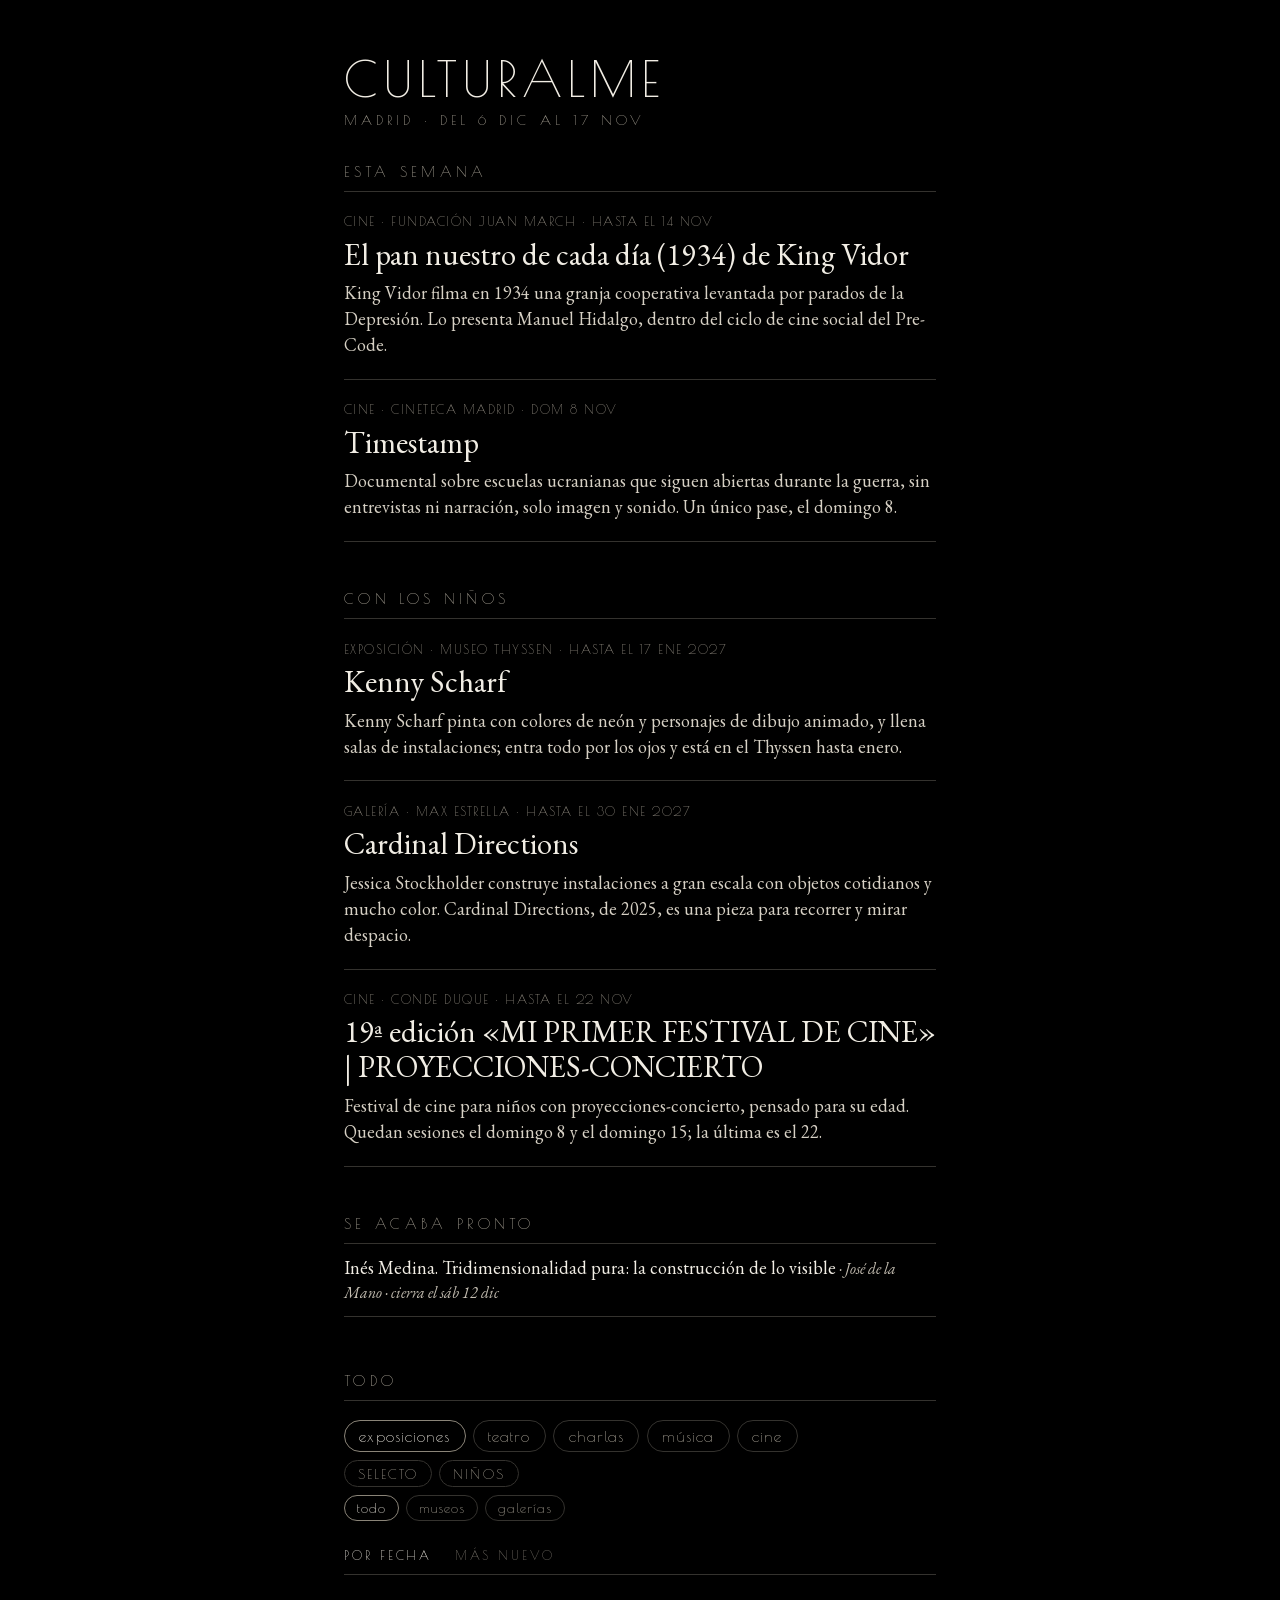
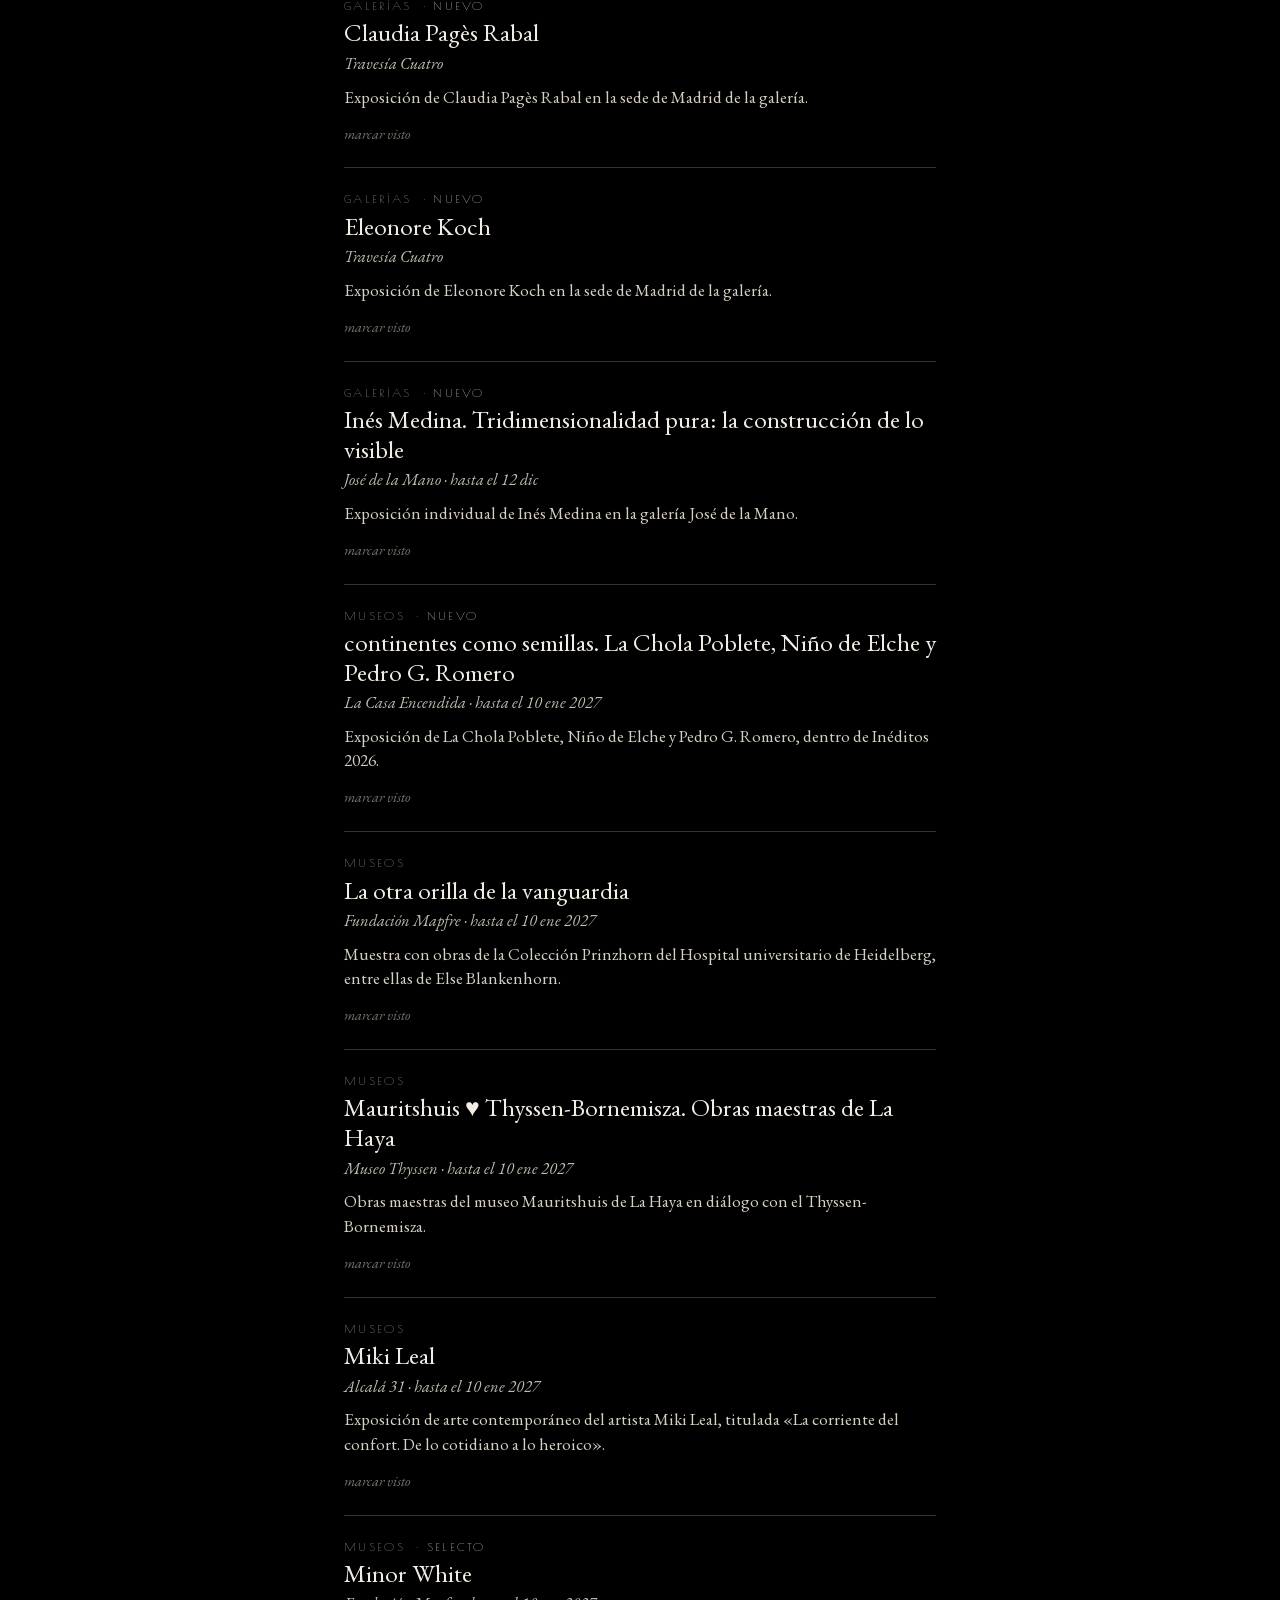
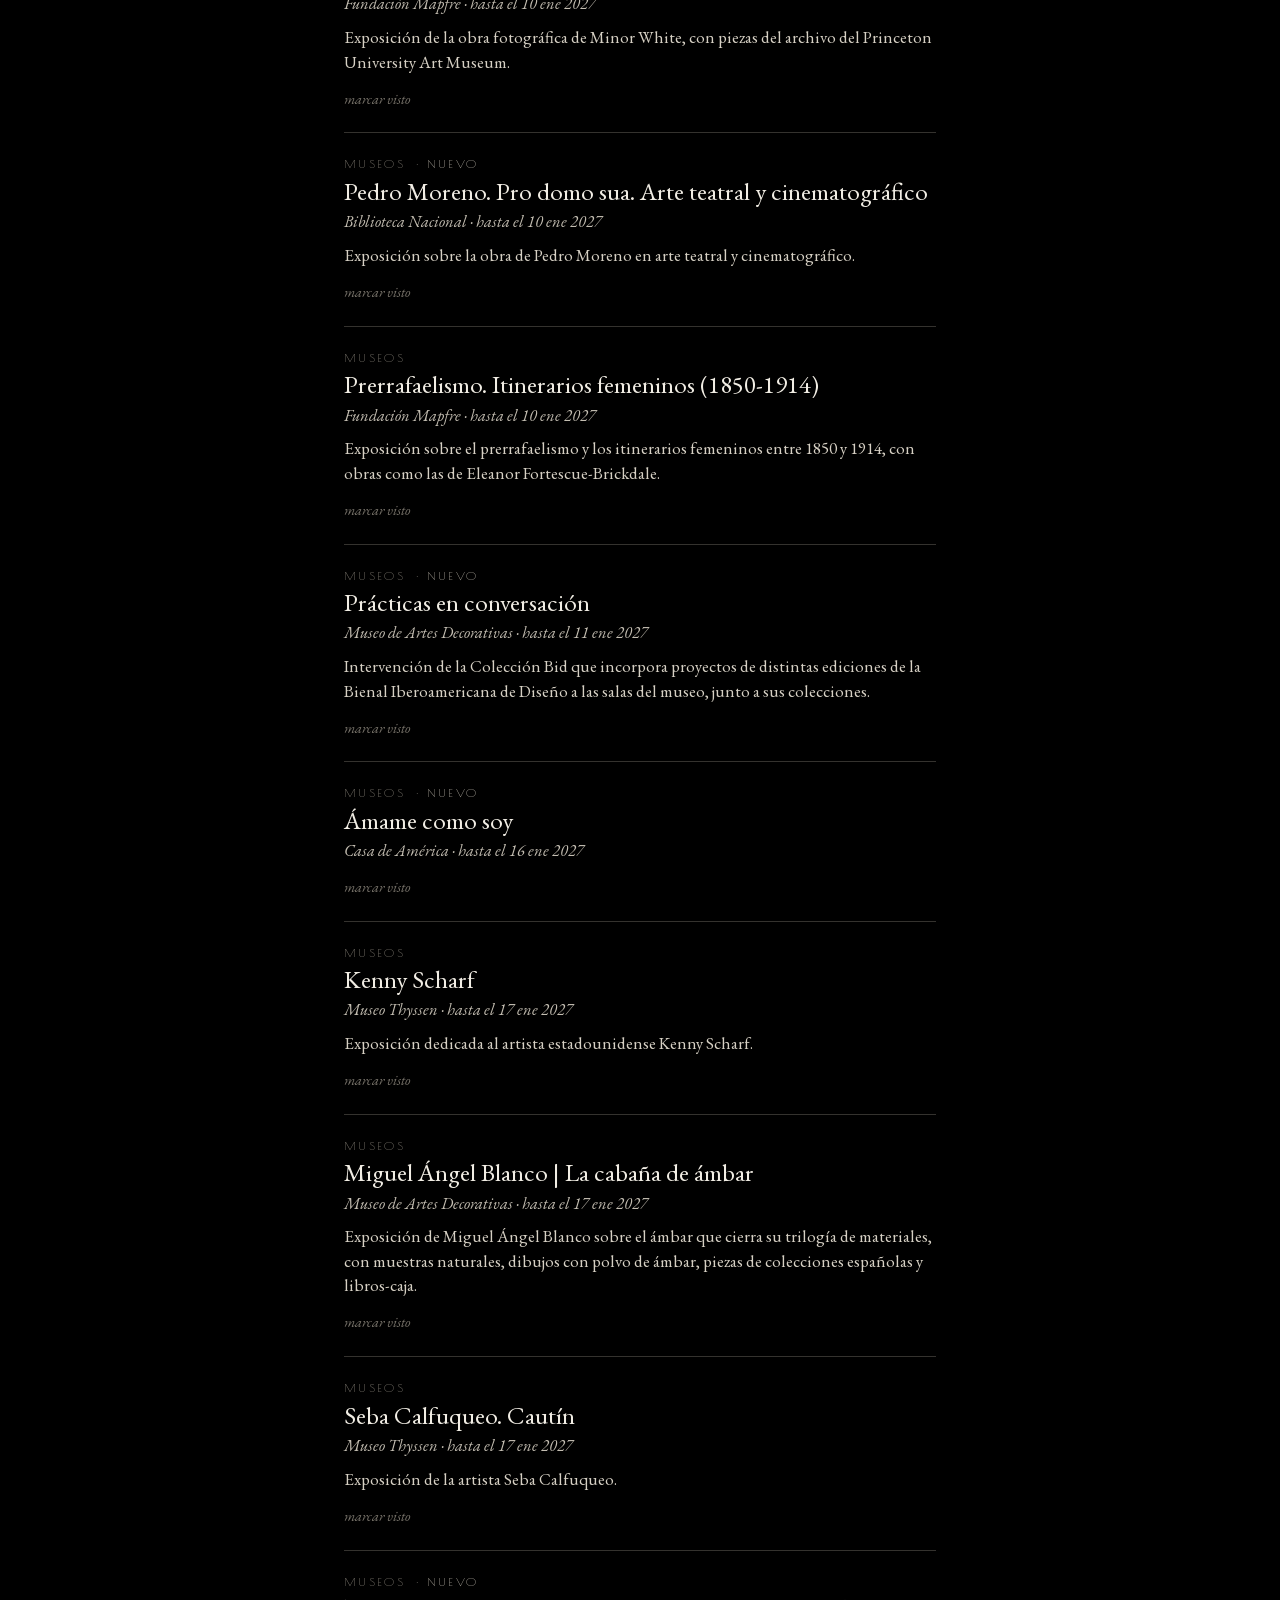
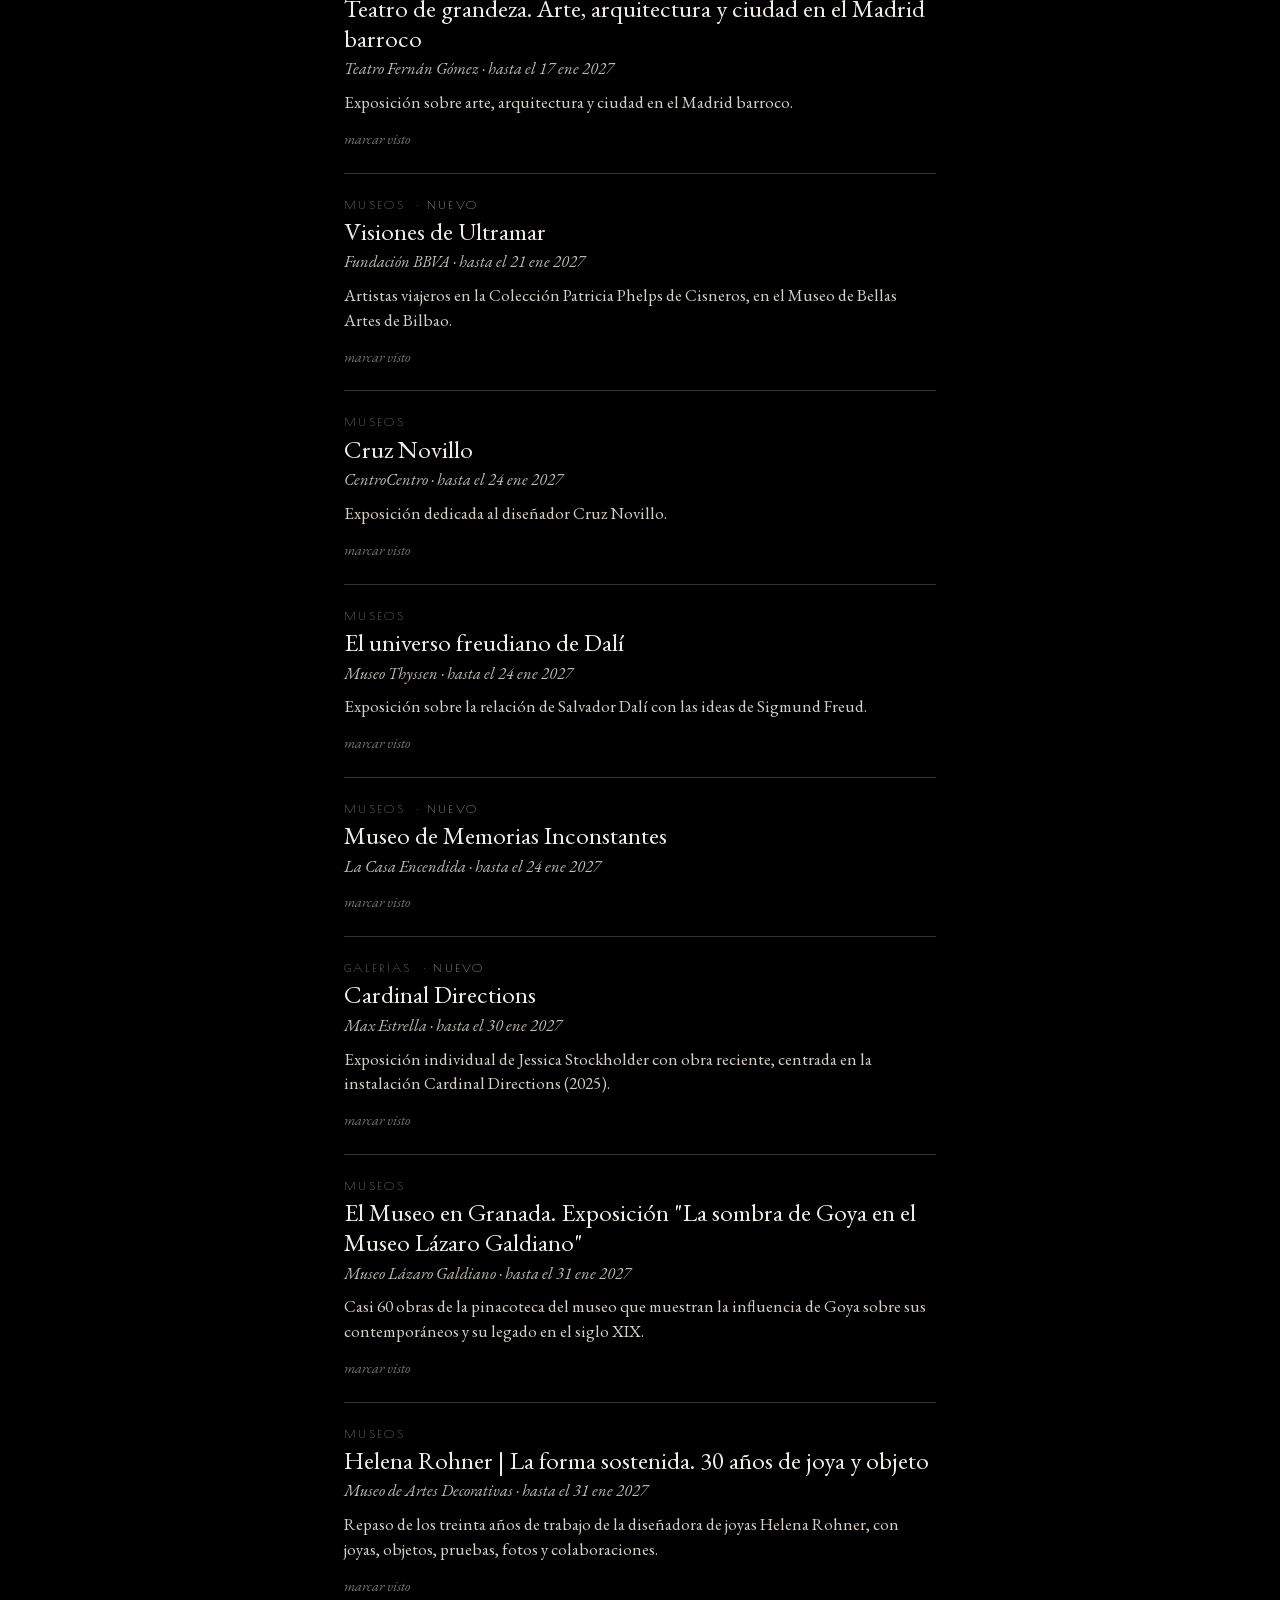
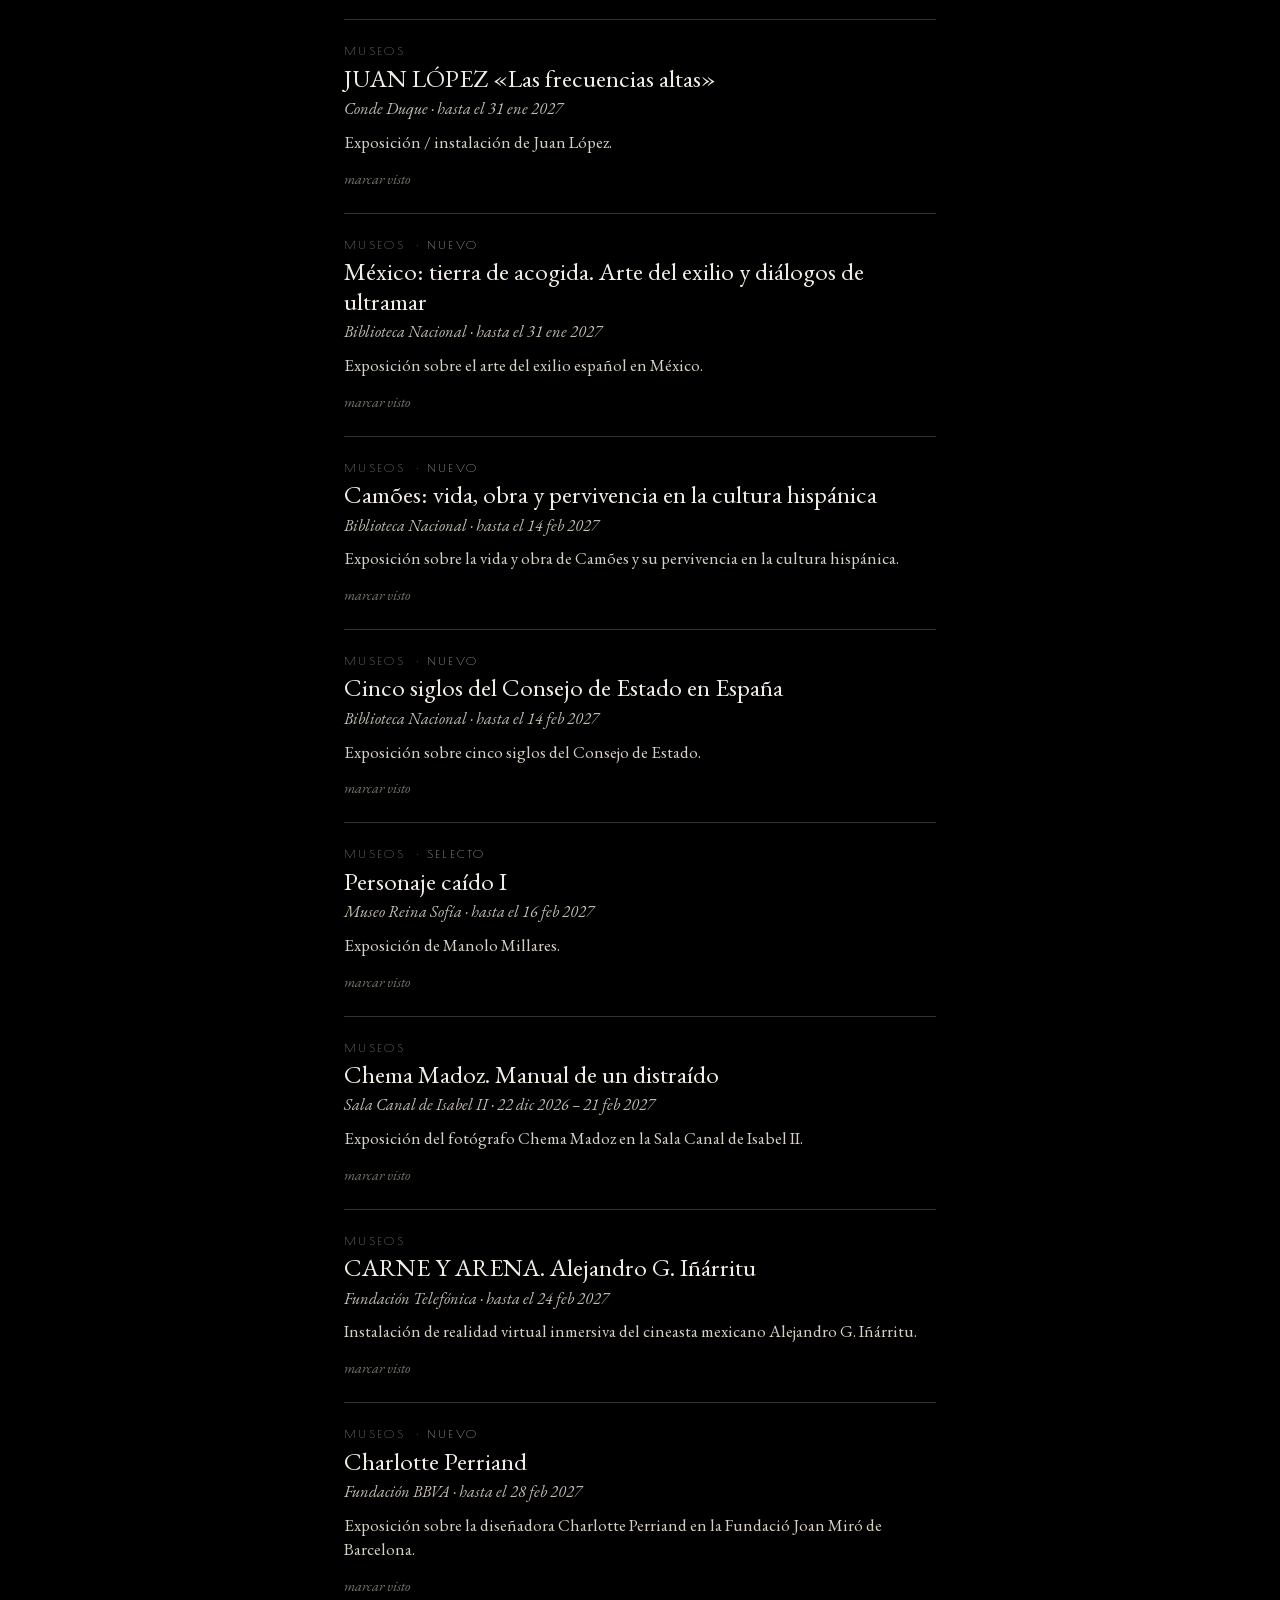
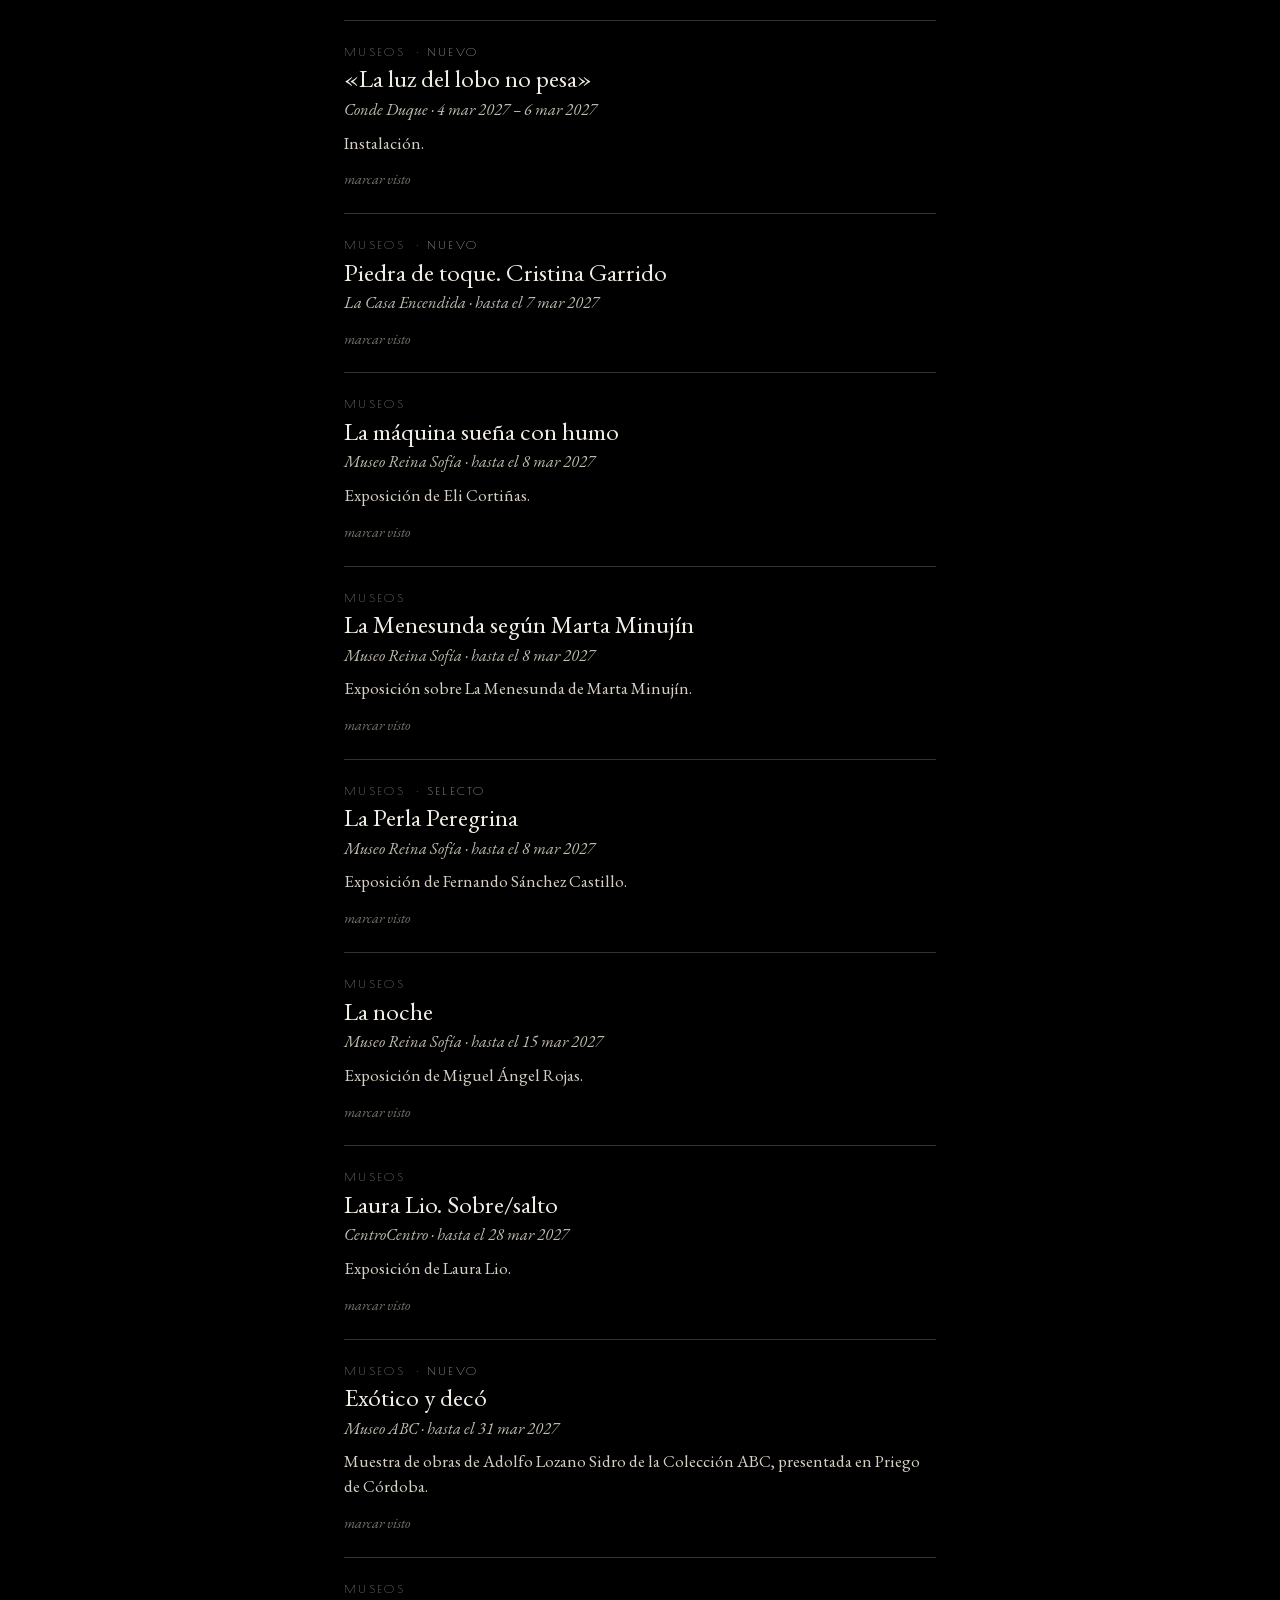
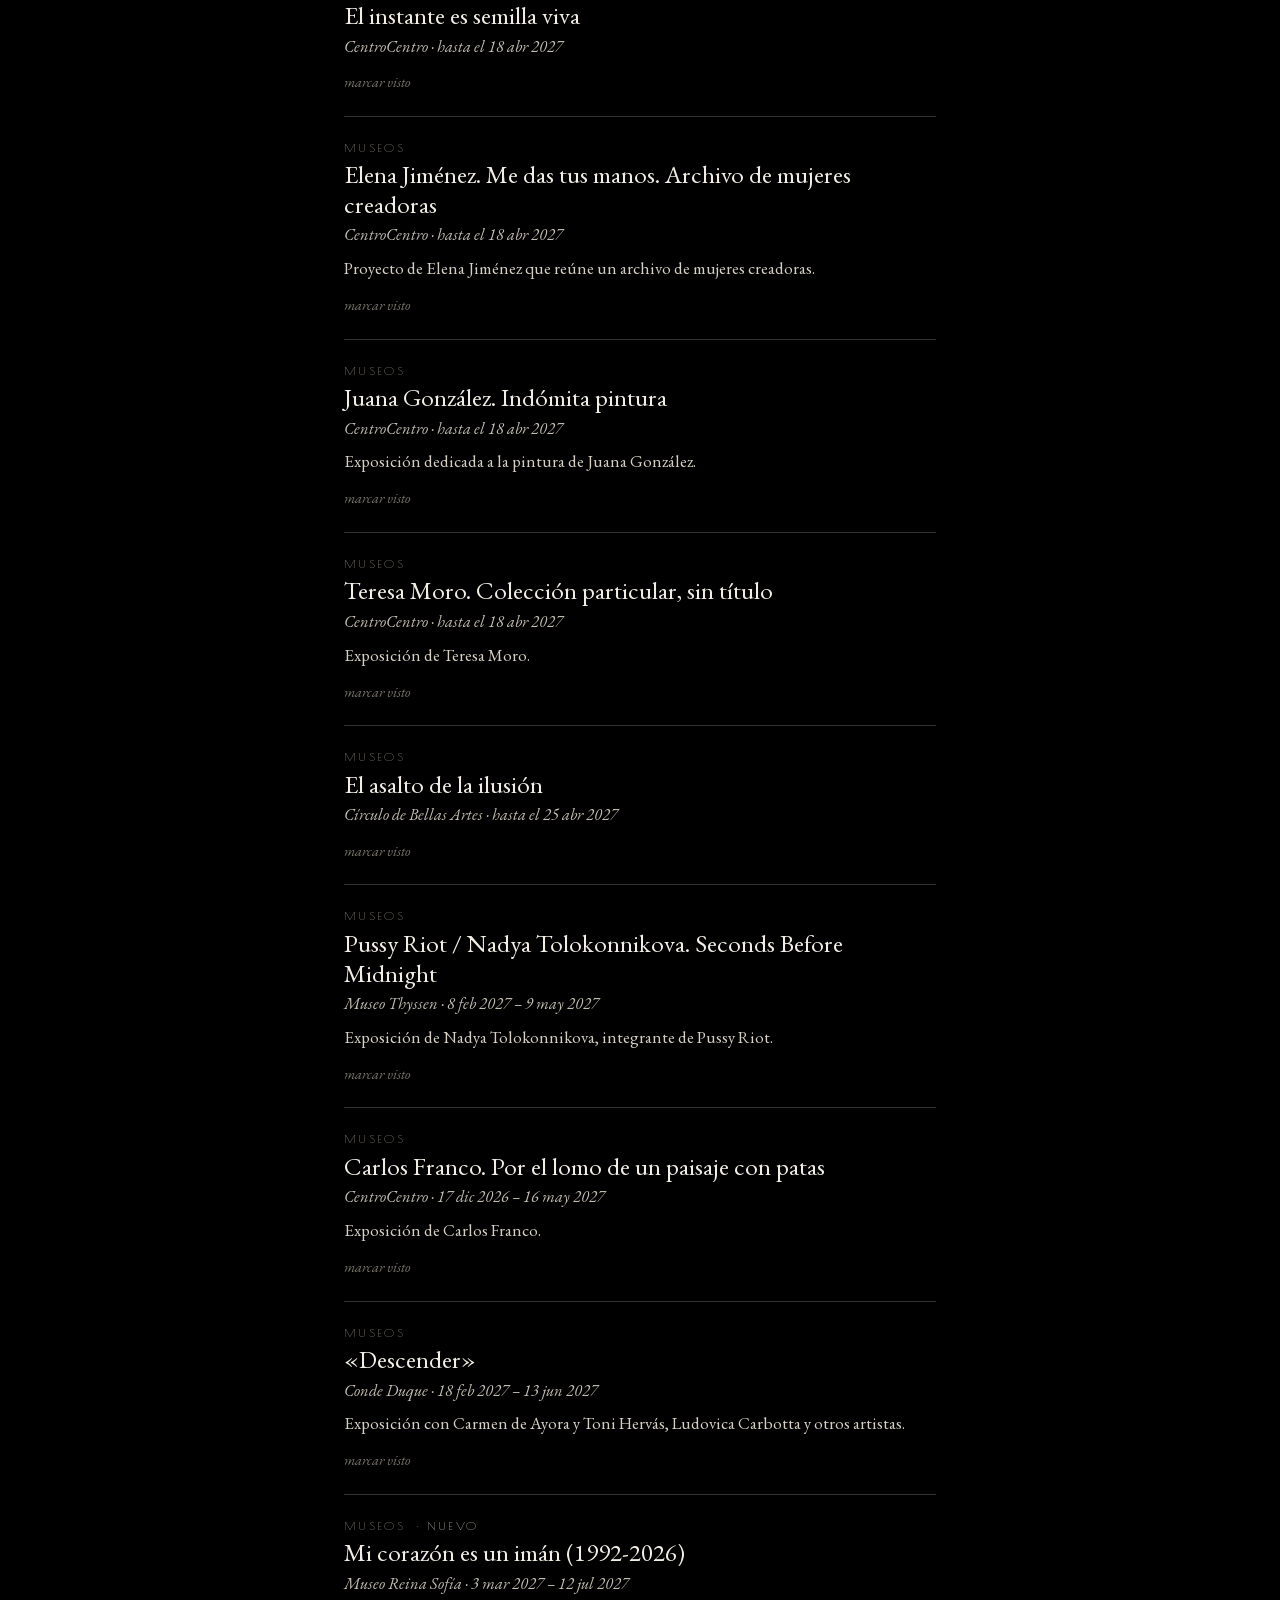
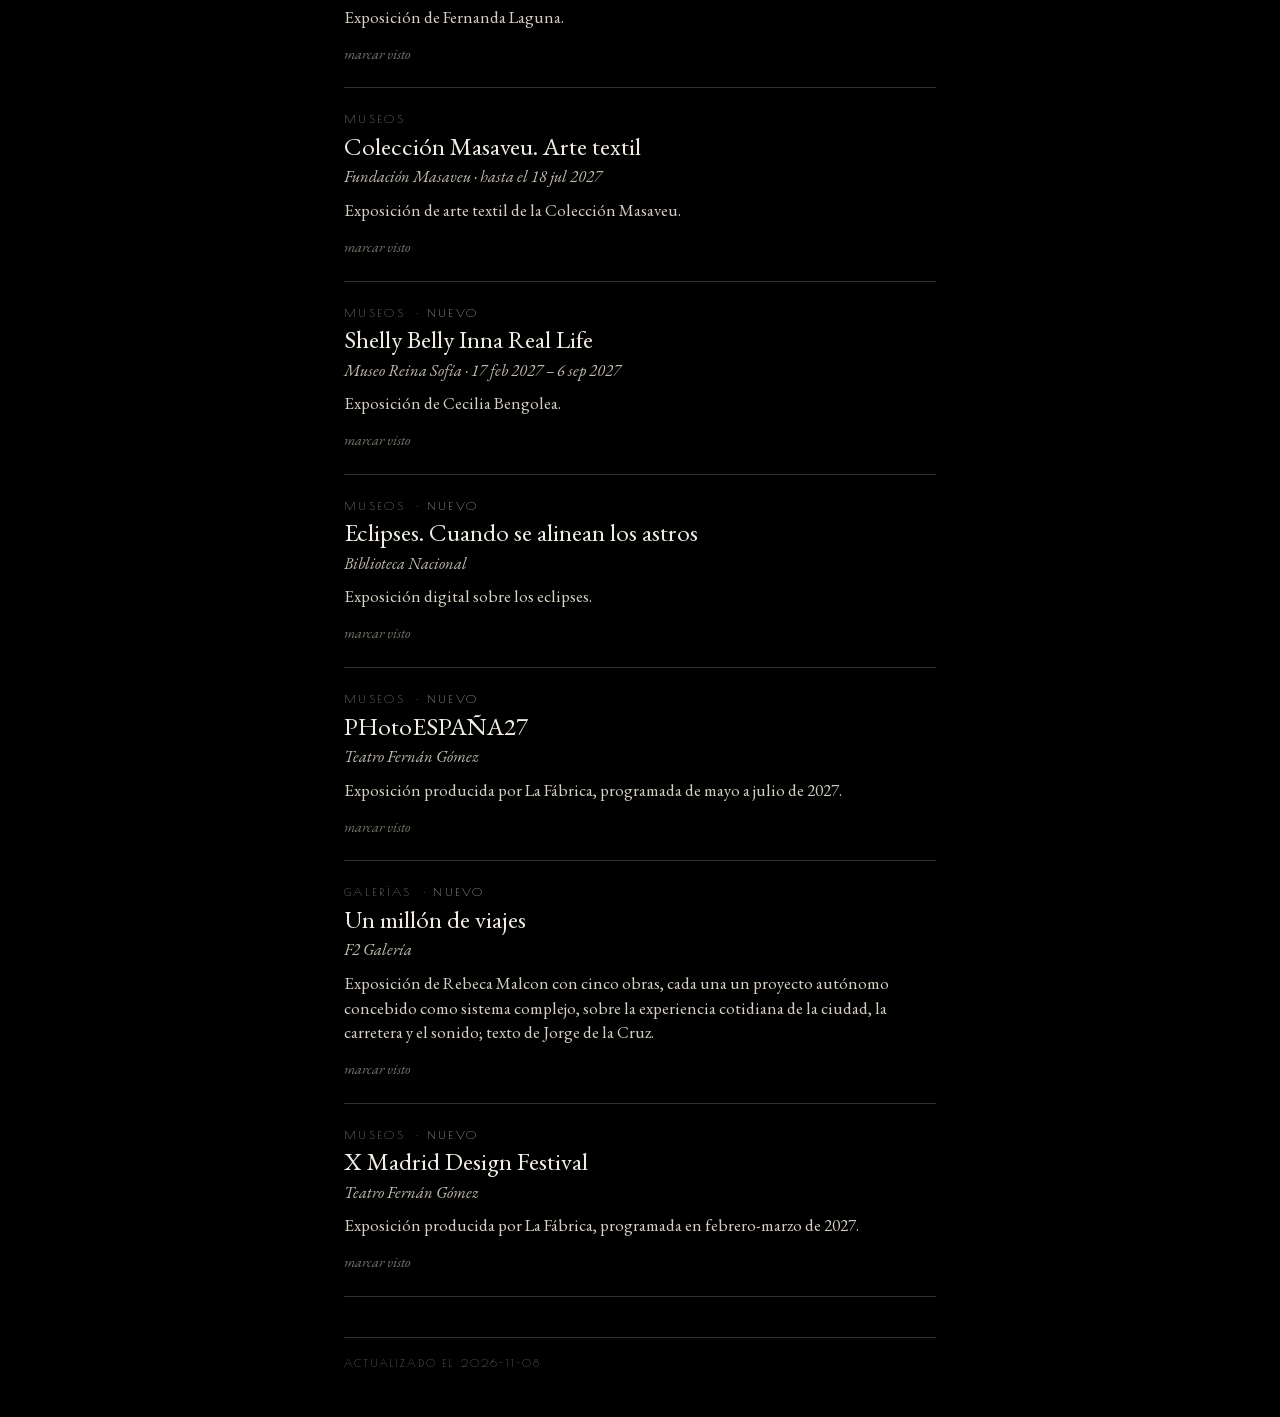
==== commit 9678ae62: "culturalme sin API, en Vercel, con portada de la semana Sin API de pago: cada llamada al modelo es `" ====
--- a/docs/index.html
+++ b/docs/index.html
@@ -5,7 +5,7 @@
 <title>CulturalMe — Madrid</title>
 <meta name="viewport" content="width=device-width, initial-scale=1, viewport-fit=cover">
 <meta name="theme-color" content="#000000">
-<meta name="description" content="Agenda cultural de Madrid: exposiciones, cine, teatro y charlas.">
+<meta name="description" content="Agenda cultural de Madrid: lo que merece la pena esta semana.">
 <meta name="apple-mobile-web-app-capable" content="yes">
 <meta name="apple-mobile-web-app-status-bar-style" content="black">
 <link rel="stylesheet" href="style.css">
@@ -14,55 +14,131 @@
 
 <header id="cabecera">
   <h1>CulturalMe</h1>
-  <p class="lema">Madrid</p>
-
-  <nav class="chips" id="planos"><button class="chip on" data-plano="expos">exposiciones</button><button class="chip" data-plano="cine">cine</button><button class="chip" data-plano="teatro">teatro</button><button class="chip" data-plano="charlas">charlas</button></nav>
+  <p class="lema" id="lema">Madrid</p>
+</header>
+
+<section id="portada">
+  <h2 class="bloque" id="t-semana">Esta semana</h2>
+  <div id="semana"></div>
+  <h2 class="bloque" id="t-ninos">Con los niños</h2>
+  <div id="ninos"></div>
+  <h2 class="bloque" id="t-pronto">Se acaba pronto</h2>
+  <ul id="pronto"></ul>
+</section>
+
+<section id="todo">
+  <h2 class="bloque">Todo</h2>
+  <nav class="chips" id="planos"><button class="chip on" data-plano="expos">exposiciones</button><button class="chip" data-plano="teatro">teatro</button><button class="chip" data-plano="charlas">charlas</button><button class="chip" data-plano="musica">música</button><button class="chip" data-plano="cine">cine</button></nav>
   <nav class="chips" id="modos">
     <button class="chip" data-modo="selecto">selecto</button>
     <button class="chip" data-modo="kids">niños</button>
   </nav>
   <nav class="chips" id="secciones"></nav>
-
   <nav class="orden" id="orden">
     <button class="on" data-orden="fecha">por fecha</button>
     <button data-orden="nuevo">más nuevo</button>
   </nav>
-</header>
-
-<main id="lista"></main>
-
-<footer><p>Actualizado el 2026-10-30</p></footer>
+  <main id="lista"></main>
+</section>
+
+<footer><p>Actualizado el 2026-11-08</p></footer>
 
 <script>
-const EVENTOS = [{"title": "27 horas con el 27", "section": "charla", "plano": "charlas", "venue": null, "source": "CBA", "date_start": "2026-11-13", "date_end": "2026-11-15", "description": null, "url": "https://www.circulobellasartes.com/agenda/", "first_seen": "2026-10-30", "is_new": true, "kids": false, "selecto": false}, {"title": "A puerta cerrada", "section": "teatro", "plano": "teatro", "venue": null, "source": "Teatros del Canal", "date_start": "2026-12-05", "date_end": "2026-12-30", "description": "Jean-Paul Sartre | Dir.: Ainhoa Amestoy. Teatro - Creación Canal", "url": "https://www.teatroscanal.com/cartelera-madrid/", "first_seen": "2026-07-10", "is_new": false, "kids": false, "selecto": true}, {"title": "A. Hacia otro estado de la carne", "section": "teatro", "plano": "teatro", "venue": null, "source": "Teatros del Canal", "date_start": "2027-04-15", "date_end": "2027-04-18", "description": "La Señorita Blanco. Artes vivas - Creación Canal - Estreno absoluto", "url": "https://www.teatroscanal.com/cartelera-madrid/", "first_seen": "2026-07-10", "is_new": false, "kids": false, "selecto": true}, {"title": "ACERVO EN TRANSFORMACIÓN: DONACIONES RECIENTES", "section": "galeria", "plano": "expos", "venue": null, "source": "Travesía Cuatro", "date_start": null, "date_end": null, "description": "Exposición colectiva del MASP Museo de Arte de São Paulo.", "url": "https://www.travesiacuatro.com/", "first_seen": "2026-10-30", "is_new": true, "kids": false, "selecto": true}, {"title": "APERTURA MADRID GALLERY WEEKEND 2026. Entre la retícula y la vida", "section": "museo", "plano": "expos", "venue": null, "source": "Museo Lázaro Galdiano", "date_start": "2026-09-09", "date_end": "2026-11-15", "description": "Exposición de esculturas ubicadas al aire libre en los jardines del Museo Lázaro Galdiano, organizada en colaboración con Arte Madrid.", "url": "https://www.museolazarogaldiano.es/actividades/exposiciones", "first_seen": "2026-09-04", "is_new": false, "kids": true, "selecto": true}, {"title": "ARTE CONTEMPORÁNEO ESPAÑOL EN LA COLECCIÓN FMCMP", "section": "museo", "plano": "expos", "venue": null, "source": "Fundación Masaveu", "date_start": null, "date_end": null, "description": null, "url": "https://www.fundacioncristinamasaveu.com/", "first_seen": "2026-04-10", "is_new": false, "kids": true, "selecto": true}, {"title": "Acción XM²", "section": "teatro", "plano": "teatro", "venue": null, "source": "Teatros del Canal", "date_start": "2027-03-07", "date_end": "2027-03-07", "description": "LA JUAN GALLERY. Acción performática - Estreno absoluto", "url": "https://www.teatroscanal.com/cartelera-madrid/", "first_seen": "2026-07-10", "is_new": false, "kids": true, "selecto": false}, {"title": "Adentro!", "section": "teatro", "plano": "teatro", "venue": null, "source": "Teatros del Canal", "date_start": "2026-11-14", "date_end": "2026-11-15", "description": "Diana Szeinblum. Danza - Estreno en Comunidad de Madrid", "url": "https://www.teatroscanal.com/cartelera-madrid/", "first_seen": "2026-09-04", "is_new": false, "kids": true, "selecto": true}, {"title": "Analphabet", "section": "teatro", "plano": "teatro", "venue": null, "source": "Teatros del Canal", "date_start": "2026-11-12", "date_end": "2026-11-12", "description": "Alberto Cortés. Teatro, poesía y danza", "url": "https://www.teatroscanal.com/cartelera-madrid/", "first_seen": "2026-09-04", "is_new": false, "kids": false, "selecto": true}, {"title": "Apoyatura", "section": "teatro", "plano": "teatro", "venue": null, "source": "Teatros del Canal", "date_start": "2027-04-24", "date_end": "2027-04-25", "description": "Óscar Bueno. Performance – música", "url": "https://www.teatroscanal.com/cartelera-madrid/", "first_seen": "2026-07-10", "is_new": false, "kids": true, "selecto": true}, {"title": "Assembly Hall", "section": "teatro", "plano": "teatro", "venue": null, "source": "Teatros del Canal", "date_start": "2027-05-06", "date_end": "2027-05-07", "description": "Crystal Pite | Kidd Pivot. Danza teatro - Estreno en España", "url": "https://www.teatroscanal.com/cartelera-madrid/", "first_seen": "2026-07-10", "is_new": false, "kids": true, "selecto": true}, {"title": "BAGJAN OKTYABR: TERAPIA DEL ALMA", "section": "teatro", "plano": "teatro", "venue": null, "source": "Teatro Calderón", "date_start": "2027-02-08", "date_end": null, "description": null, "url": "https://teatrocalderonmadrid.com/es/cartelera", "first_seen": "2026-07-17", "is_new": false, "kids": false, "selecto": false}, {"title": "CARNE Y ARENA. Alejandro G. Iñárritu", "section": "museo", "plano": "expos", "venue": null, "source": "Fundación Telefónica", "date_start": "2026-11-27", "date_end": "2027-02-24", "description": "Instalación de realidad virtual del cineasta mexicano Alejandro G. Iñárritu con experiencia inmersiva.", "url": "https://espacio.fundaciontelefonica.com/exposiciones/", "first_seen": "2026-09-11", "is_new": false, "kids": false, "selecto": false}, {"title": "CHANNELLED: Women in Art Across Centuries", "section": "galeria", "plano": "expos", "venue": null, "source": "Travesía Cuatro", "date_start": "2026-09-22", "date_end": "2027-03-05", "description": "Exposición colectiva que reúne a 17 artistas mujeres de los siglos XX y XXI.", "url": "https://www.travesiacuatro.com/", "first_seen": "2026-09-18", "is_new": false, "kids": false, "selecto": true}, {"title": "COCO, EL MUSICAL", "section": "teatro", "plano": "teatro", "venue": null, "source": "Teatro Calderón", "date_start": "2027-02-07", "date_end": "2027-02-28", "description": null, "url": "https://teatrocalderonmadrid.com/es/cartelera", "first_seen": "2026-06-26", "is_new": false, "kids": true, "selecto": false}, {"title": "COLECCIÓN FMCMP: ARTE Y NATURALEZA", "section": "museo", "plano": "expos", "venue": null, "source": "Fundación Masaveu", "date_start": null, "date_end": null, "description": null, "url": "https://www.fundacioncristinamasaveu.com/", "first_seen": "2026-04-10", "is_new": false, "kids": true, "selecto": false}, {"title": "COLECCIÓN MASAVEU. ARTE TEXTIL", "section": "museo", "plano": "expos", "venue": null, "source": "Fundación Masaveu", "date_start": "2026-10-07", "date_end": "2027-07-18", "description": null, "url": "https://www.fundacioncristinamasaveu.com/", "first_seen": "2026-09-11", "is_new": false, "kids": true, "selecto": false}, {"title": "COLORES DEL SONIDO", "section": "teatro", "plano": "teatro", "venue": null, "source": "Teatro Calderón", "date_start": "2026-12-22", "date_end": null, "description": null, "url": "https://teatrocalderonmadrid.com/es/cartelera", "first_seen": "2026-07-10", "is_new": false, "kids": true, "selecto": false}, {"title": "Calle esperanza", "section": "teatro", "plano": "teatro", "venue": null, "source": "Teatro Bellas Artes", "date_start": "2027-01-13", "date_end": null, "description": null, "url": "https://www.teatrobellasartes.es/", "first_seen": "2026-09-11", "is_new": false, "kids": false, "selecto": false}, {"title": "Canal Teatralia Navidad", "section": "teatro", "plano": "teatro", "venue": null, "source": "Teatros del Canal", "date_start": "2026-12-15", "date_end": "2027-01-02", "description": "Programación familiar - Teatro de títeres y danza contemporánea", "url": "https://www.teatroscanal.com/cartelera-madrid/", "first_seen": "2026-09-11", "is_new": false, "kids": true, "selecto": false}, {"title": "Cecilia Bengolea - Shelly Belly Inna Real Life", "section": "museo", "plano": "expos", "venue": null, "source": "Museo Reina Sofía", "date_start": "2027-02-17", "date_end": "2027-09-06", "description": null, "url": "https://www.museoreinasofia.es/exposiciones", "first_seen": "2026-10-30", "is_new": true, "kids": false, "selecto": false}, {"title": "Cenizas de Fénix", "section": "teatro", "plano": "teatro", "venue": null, "source": "Teatro de la Abadía", "date_start": "2026-11-13", "date_end": "2026-11-14", "description": "Daniel Migueláñez crea este vibrante pulso poético entre Lope de Vega y su hija sor Marcela", "url": "https://www.teatroabadia.com/", "first_seen": "2026-10-30", "is_new": true, "kids": false, "selecto": true}, {"title": "Centro de Interpretación del Paisaje de la Luz", "section": "museo", "plano": "expos", "venue": null, "source": "CentroCentro", "date_start": null, "date_end": null, "description": "Exposición permanente.", "url": "https://www.centrocentro.org/exposiciones", "first_seen": "2026-04-10", "is_new": false, "kids": true, "selecto": false}, {"title": "Chema Madoz. Manual de un distraído", "section": "museo", "plano": "expos", "venue": null, "source": "Sala Canal de Isabel II", "date_start": "2026-12-22", "date_end": "2027-02-21", "description": "Exposición de fotografía del reconocido fotógrafo Chema Madoz.", "url": "https://www.comunidad.madrid/centros/sala-canal-isabel-ii", "first_seen": "2026-10-09", "is_new": false, "kids": true, "selecto": true}, {"title": "Christmas Dreams", "section": "teatro", "plano": "teatro", "venue": null, "source": "Teatro Calderón", "date_start": "2026-11-28", "date_end": "2027-01-04", "description": null, "url": "https://teatrocalderonmadrid.com/es/cartelera", "first_seen": "2026-10-16", "is_new": false, "kids": true, "selecto": false}, {"title": "Cibeles, el ritual", "section": "teatro", "plano": "teatro", "venue": null, "source": "Teatros del Canal", "date_start": "2026-12-09", "date_end": "2027-01-03", "description": "Ballet Español de la Comunidad de Madrid. Danza española - Estreno absoluto", "url": "https://www.teatroscanal.com/cartelera-madrid/", "first_seen": "2026-07-10", "is_new": false, "kids": true, "selecto": false}, {"title": "Clásica Inmersiva", "section": "teatro", "plano": "teatro", "venue": null, "source": "Teatro Calderón", "date_start": "2026-12-09", "date_end": null, "description": null, "url": "https://teatrocalderonmadrid.com/es/cartelera", "first_seen": "2026-10-23", "is_new": false, "kids": false, "selecto": false}, {"title": "Colección particular, sin título", "section": "museo", "plano": "expos", "venue": null, "source": "CentroCentro", "date_start": "2026-10-28", "date_end": "2027-04-18", "description": null, "url": "https://www.centrocentro.org/exposiciones", "first_seen": "2026-09-11", "is_new": false, "kids": true, "selecto": false}, {"title": "Collons!", "section": "teatro", "plano": "teatro", "venue": null, "source": "Teatros del Canal", "date_start": "2026-11-28", "date_end": "2026-11-29", "description": "L'Autèntica | Verónica Pallini y Marco Canale. Teatro documental - Estreno absoluto", "url": "https://www.teatroscanal.com/cartelera-madrid/", "first_seen": "2026-09-04", "is_new": false, "kids": false, "selecto": true}, {"title": "Comprendiendo la red neurovascular para prevenir la demencia", "section": "charla", "plano": "charlas", "venue": null, "source": "Fundación Ramón Areces", "date_start": "2026-11-20", "date_end": null, "description": "2ª Conferencia CNIC - Fundación Ramón Areces organizada por Centro Nacional de Investigaciones Cardiovasculares", "url": "https://www.fundacionareces.es/fundacionareces/es/actividades/", "first_seen": "2026-10-30", "is_new": true, "kids": false, "selecto": false}, {"title": "Con viento de otoño recojo una piedra", "section": "galeria", "plano": "expos", "venue": null, "source": "Heinrich Ehrhardt", "date_start": "2026-10-23", "date_end": "2027-03-25", "description": "Exposición de Secundino Hernández.", "url": "https://heinrichehrhardt.com/", "first_seen": "2026-10-23", "is_new": false, "kids": true, "selecto": true}, {"title": "Concierto de Navidad en Madrid con Montserrat Martí", "section": "teatro", "plano": "teatro", "venue": null, "source": "Teatro Calderón", "date_start": "2026-12-21", "date_end": null, "description": null, "url": "https://teatrocalderonmadrid.com/es/cartelera", "first_seen": "2026-10-30", "is_new": true, "kids": true, "selecto": false}, {"title": "Conferencia Magistral de Daniel Goleman", "section": "charla", "plano": "charlas", "venue": null, "source": "Fundación Rafael del Pino", "date_start": "2026-11-17", "date_end": null, "description": "La fuerza de lo humano. Inteligencia emocional para vivir y liderar en un mundo en transformación", "url": "https://frdelpino.es/eventos/todos-los-eventos/", "first_seen": "2026-10-30", "is_new": true, "kids": false, "selecto": false}, {"title": "Coro de estancias x Ana Almagro", "section": "teatro", "plano": "teatro", "venue": null, "source": "Teatros del Canal", "date_start": "2026-12-03", "date_end": "2026-12-04", "description": "Ana Almagro. Flamenco contemporáneo - Creación Canal", "url": "https://www.teatroscanal.com/cartelera-madrid/", "first_seen": "2026-07-10", "is_new": false, "kids": true, "selecto": false}, {"title": "Cristito y la madre canaria", "section": "teatro", "plano": "teatro", "venue": null, "source": "Teatro Bellas Artes", "date_start": "2026-11-16", "date_end": "2026-11-16", "description": null, "url": "https://www.teatrobellasartes.es/", "first_seen": "2026-10-02", "is_new": false, "kids": false, "selecto": false}, {"title": "Cruz Novillo", "section": "museo", "plano": "expos", "venue": null, "source": "CentroCentro", "date_start": "2026-10-08", "date_end": "2027-01-24", "description": null, "url": "https://www.centrocentro.org/exposiciones", "first_seen": "2026-08-07", "is_new": false, "kids": true, "selecto": true}, {"title": "DESCENDER", "section": "museo", "plano": "expos", "venue": null, "source": "Conde Duque", "date_start": "2027-02-18", "date_end": "2027-06-13", "description": "Exposición de artes visuales con Carmen de Ayora, Toni Hervás y Ludovica Carbotta.", "url": "https://www.condeduquemadrid.es/programacion", "first_seen": "2026-09-11", "is_new": false, "kids": true, "selecto": true}, {"title": "Die Wildente (El pato salvaje)", "section": "teatro", "plano": "teatro", "venue": null, "source": "Teatros del Canal", "date_start": "2027-02-12", "date_end": "2027-02-13", "description": "Henrik Ibsen | Schaubühne Berlin | Dir.: Thomas Ostermeier. Teatro - Estreno en España", "url": "https://www.teatroscanal.com/cartelera-madrid/", "first_seen": "2026-07-10", "is_new": false, "kids": false, "selecto": true}, {"title": "Diego Ramos, homenaje musical a Julio Iglesias", "section": "teatro", "plano": "teatro", "venue": null, "source": "Teatro Calderón", "date_start": "2026-11-18", "date_end": null, "description": null, "url": "https://teatrocalderonmadrid.com/es/cartelera", "first_seen": "2026-10-09", "is_new": false, "kids": false, "selecto": false}, {"title": "Diálogo ente Rafael Doménech, Javier Andrés, Lara Lázaro, Nemesio Fernández-Cuesta y Gloria Lomana", "section": "charla", "plano": "charlas", "venue": null, "source": "Fundación Rafael del Pino", "date_start": "2026-11-26", "date_end": null, "description": "La economía del cambio climático", "url": "https://frdelpino.es/eventos/todos-los-eventos/", "first_seen": "2026-10-30", "is_new": true, "kids": false, "selecto": true}, {"title": "Diálogo entre Branko Milanovic y Joaquín Artés", "section": "charla", "plano": "charlas", "venue": null, "source": "Fundación Rafael del Pino", "date_start": "2026-11-06", "date_end": null, "description": "El declive de la globalización y el nuevo orden mundial", "url": "https://frdelpino.es/eventos/todos-los-eventos/", "first_seen": "2026-10-30", "is_new": true, "kids": false, "selecto": true}, {"title": "Don Quijote", "section": "teatro", "plano": "teatro", "venue": null, "source": "Teatros del Canal", "date_start": "2027-02-25", "date_end": "2027-02-27", "description": "Compañía Nacional de Danza | Muriel Romero. Coreografía: José Carlos Martínez", "url": "https://www.teatroscanal.com/cartelera-madrid/", "first_seen": "2026-07-10", "is_new": false, "kids": true, "selecto": false}, {"title": "Drácula", "section": "teatro", "plano": "teatro", "venue": null, "source": "Teatro Calderón", "date_start": "2026-10-24", "date_end": "2027-01-10", "description": null, "url": "https://teatrocalderonmadrid.com/es/cartelera", "first_seen": "2026-05-29", "is_new": false, "kids": false, "selecto": false}, {"title": "Dulcinea", "section": "teatro", "plano": "teatro", "venue": null, "source": "Teatro Bellas Artes", "date_start": "2027-04-07", "date_end": null, "description": null, "url": "https://www.teatrobellasartes.es/", "first_seen": "2026-10-30", "is_new": true, "kids": false, "selecto": false}, {"title": "El Museo en Granada. Exposición \"La sombra de Goya en el Museo Lázaro Galdiano\"", "section": "museo", "plano": "expos", "venue": null, "source": "Museo Lázaro Galdiano", "date_start": "2026-09-17", "date_end": "2027-01-31", "description": "Exposición de casi 60 obras que reflejan la influencia ejercida por Goya sobre sus contemporáneos y la prolongación de su legado a lo largo del siglo XIX.", "url": "https://www.museolazarogaldiano.es/actividades/exposiciones", "first_seen": "2026-09-25", "is_new": false, "kids": false, "selecto": true}, {"title": "El Romancero impreso en el siglo XVI. La imprenta popular y los pliegos sueltos góticos", "section": "charla", "plano": "charlas", "venue": null, "source": "Fundación Ramón Areces", "date_start": "2026-11-17", "date_end": null, "description": "Conferencia sobre el Romancero impreso en el siglo XVI", "url": "https://www.fundacionareces.es/fundacionareces/es/actividades/", "first_seen": "2026-10-30", "is_new": true, "kids": false, "selecto": false}, {"title": "El Señor de los Anillos y El Hobbit en Concierto", "section": "teatro", "plano": "teatro", "venue": null, "source": "Teatro Calderón", "date_start": "2027-04-27", "date_end": null, "description": null, "url": "https://teatrocalderonmadrid.com/es/cartelera", "first_seen": "2026-07-03", "is_new": false, "kids": true, "selecto": false}, {"title": "El arroz como casa", "section": "teatro", "plano": "teatro", "venue": null, "source": "Teatros del Canal", "date_start": "2027-05-09", "date_end": "2027-05-09", "description": "Performance colectiva - Estreno absoluto", "url": "https://www.teatroscanal.com/cartelera-madrid/", "first_seen": "2026-07-10", "is_new": false, "kids": false, "selecto": false}, {"title": "El asalto de la ilusión", "section": "museo", "plano": "expos", "venue": null, "source": "CBA", "date_start": "2026-11-18", "date_end": "2027-04-25", "description": null, "url": "https://www.circulobellasartes.com/exposiciones/", "first_seen": "2026-10-02", "is_new": false, "kids": false, "selecto": false}, {"title": "El bosque de coco", "section": "teatro", "plano": "teatro", "venue": null, "source": "Teatro Bellas Artes", "date_start": "2026-12-26", "date_end": null, "description": null, "url": "https://www.teatrobellasartes.es/", "first_seen": "2026-09-04", "is_new": false, "kids": false, "selecto": false}, {"title": "El futuro de la demanda energética y las energías limpias: un debate inaplazable", "section": "charla", "plano": "charlas", "venue": null, "source": "Fundación Ramón Areces", "date_start": "2026-11-12", "date_end": null, "description": "Simposio Internacional sobre el futuro de la demanda energética y energías limpias", "url": "https://www.fundacionareces.es/fundacionareces/es/actividades/", "first_seen": "2026-10-30", "is_new": true, "kids": false, "selecto": true}, {"title": "El instante es semilla viva", "section": "museo", "plano": "expos", "venue": null, "source": "CentroCentro", "date_start": "2026-10-28", "date_end": "2027-04-18", "description": null, "url": "https://www.centrocentro.org/exposiciones", "first_seen": "2026-07-17", "is_new": false, "kids": true, "selecto": false}, {"title": "El listado", "section": "galeria", "plano": "expos", "venue": null, "source": "Heinrich Ehrhardt", "date_start": "2026-09-26", "date_end": "2027-01-10", "description": "Exposición de Fátima Moreno.", "url": "https://heinrichehrhardt.com/", "first_seen": "2026-09-18", "is_new": false, "kids": true, "selecto": false}, {"title": "El poder de las expectativas: Premios Nobel de Economía 2026", "section": "charla", "plano": "charlas", "venue": null, "source": "Fundación Ramón Areces", "date_start": "2026-11-18", "date_end": null, "description": "Mesa Redonda en colaboración con Asociación Española de Economía (AEE)", "url": "https://www.fundacionareces.es/fundacionareces/es/actividades/", "first_seen": "2026-10-30", "is_new": true, "kids": false, "selecto": true}, {"title": "El príncipe de Carabanchel", "section": "teatro", "plano": "teatro", "venue": null, "source": "Nave 73", "date_start": "2026-11-05", "date_end": "2026-11-19", "description": null, "url": "https://nave73.es/programacion/", "first_seen": "2026-10-16", "is_new": false, "kids": false, "selecto": false}, {"title": "El trabajo", "section": "teatro", "plano": "teatro", "venue": null, "source": "Teatros del Canal", "date_start": "2027-03-24", "date_end": "2027-03-27", "description": "Federico León. Teatro - Estreno en España", "url": "https://www.teatroscanal.com/cartelera-madrid/", "first_seen": "2026-07-10", "is_new": false, "kids": false, "selecto": true}, {"title": "El universo freudiano de Dalí", "section": "museo", "plano": "expos", "venue": null, "source": "Museo Thyssen", "date_start": "2026-10-20", "date_end": "2027-01-24", "description": null, "url": "https://www.museothyssen.org/exposiciones", "first_seen": "2026-05-01", "is_new": false, "kids": true, "selecto": false}, {"title": "Eli Cortiñas - La máquina sueña con humo", "section": "museo", "plano": "expos", "venue": null, "source": "Museo Reina Sofía", "date_start": "2026-09-23", "date_end": "2027-03-08", "description": null, "url": "https://www.museoreinasofia.es/exposiciones", "first_seen": "2026-09-04", "is_new": false, "kids": true, "selecto": true}, {"title": "Enfermedades Neurodegenerativas y Demencias", "section": "charla", "plano": "charlas", "venue": null, "source": "Fundación Ramón Areces", "date_start": "2026-11-23", "date_end": null, "description": "Conferencia sobre enfermedades neurodegenerativas y demencias", "url": "https://www.fundacionareces.es/fundacionareces/es/actividades/", "first_seen": "2026-10-30", "is_new": true, "kids": false, "selecto": false}, {"title": "Enowate", "section": "teatro", "plano": "teatro", "venue": null, "source": "Teatros del Canal", "date_start": "2027-01-08", "date_end": "2027-01-10", "description": "Dickson Mbi. Danza contemporánea - Estreno en España", "url": "https://www.teatroscanal.com/cartelera-madrid/", "first_seen": "2026-07-10", "is_new": false, "kids": true, "selecto": false}, {"title": "Entra con cuidado y quédate a bailar", "section": "teatro", "plano": "teatro", "venue": null, "source": "Teatros del Canal", "date_start": "2026-11-13", "date_end": "2026-11-13", "description": "Ede. Concierto escénico - Estreno absoluto", "url": "https://www.teatroscanal.com/cartelera-madrid/", "first_seen": "2026-09-04", "is_new": false, "kids": true, "selecto": true}, {"title": "Exponencial. De analógicos a digitales", "section": "museo", "plano": "expos", "venue": null, "source": "Fundación Telefónica", "date_start": null, "date_end": null, "description": "Exposición que explora el impacto del desarrollo de las telecomunicaciones en todos los ámbitos de nuestras vidas.", "url": "https://espacio.fundaciontelefonica.com/exposiciones/", "first_seen": "2026-04-10", "is_new": false, "kids": true, "selecto": false}, {"title": "FERĀLIS", "section": "teatro", "plano": "teatro", "venue": null, "source": "Nave 73", "date_start": "2026-12-16", "date_end": "2026-12-17", "description": null, "url": "https://nave73.es/programacion/", "first_seen": "2026-10-30", "is_new": true, "kids": false, "selecto": false}, {"title": "Farrucos y Fernández: Navidad en Familia", "section": "teatro", "plano": "teatro", "venue": null, "source": "Teatro Calderón", "date_start": "2026-12-02", "date_end": null, "description": null, "url": "https://teatrocalderonmadrid.com/es/cartelera", "first_seen": "2026-10-30", "is_new": true, "kids": true, "selecto": false}, {"title": "Fernanda Laguna - Mi corazón es un imán (1992-2026)", "section": "museo", "plano": "expos", "venue": null, "source": "Museo Reina Sofía", "date_start": "2027-03-03", "date_end": "2027-07-12", "description": null, "url": "https://www.museoreinasofia.es/exposiciones", "first_seen": "2026-10-30", "is_new": true, "kids": false, "selecto": false}, {"title": "Fernando Sánchez Castillo - La Perla Peregrina", "section": "museo", "plano": "expos", "venue": null, "source": "Museo Reina Sofía", "date_start": "2026-06-24", "date_end": "2027-03-08", "description": null, "url": "https://www.museoreinasofia.es/exposiciones", "first_seen": "2026-09-04", "is_new": false, "kids": false, "selecto": true}, {"title": "Flesh Chariot, Chariot of Flesh", "section": "teatro", "plano": "teatro", "venue": null, "source": "Teatros del Canal", "date_start": "2026-11-20", "date_end": "2026-11-21", "description": "Cullberg | Faye Driscoll. Danza - Estreno en España", "url": "https://www.teatroscanal.com/cartelera-madrid/", "first_seen": "2026-09-04", "is_new": false, "kids": false, "selecto": true}, {"title": "Flor de greguerías", "section": "teatro", "plano": "teatro", "venue": null, "source": "Teatro de la Abadía", "date_start": "2026-12-26", "date_end": "2027-01-03", "description": "Ramón Gómez de la Serna", "url": "https://www.teatroabadia.com/", "first_seen": "2026-10-23", "is_new": false, "kids": false, "selecto": false}, {"title": "Fuenteovejuna", "section": "teatro", "plano": "teatro", "venue": null, "source": "Teatros del Canal", "date_start": "2027-05-12", "date_end": "2027-05-15", "description": "Compañía Antonio Gades. Danza española - Reestreno absoluto - Creación Canal", "url": "https://www.teatroscanal.com/cartelera-madrid/", "first_seen": "2026-07-10", "is_new": false, "kids": true, "selecto": false}, {"title": "Goodbye Berlin", "section": "teatro", "plano": "teatro", "venue": null, "source": "Teatros del Canal", "date_start": "2027-03-05", "date_end": "2027-03-07", "description": "Constanza Macras | DorkyPark. Danza contemporánea - Estreno en España", "url": "https://www.teatroscanal.com/cartelera-madrid/", "first_seen": "2026-07-10", "is_new": false, "kids": true, "selecto": false}, {"title": "Group Show", "section": "galeria", "plano": "expos", "venue": null, "source": "Sabrina Amrani", "date_start": "2026-09-10", "date_end": "2026-11-14", "description": null, "url": "https://www.sabrinaamrani.com/", "first_seen": "2026-09-11", "is_new": false, "kids": false, "selecto": false}, {"title": "Group Show / Muestra colectiva", "section": "galeria", "plano": "expos", "venue": null, "source": "Elba Benítez", "date_start": "2026-09-10", "date_end": "2026-11-07", "description": "Exposición colectiva que incluye obras de múltiples artistas contemporáneos.", "url": "https://www.elbabenitez.com/", "first_seen": "2026-09-11", "is_new": false, "kids": false, "selecto": true}, {"title": "HILDA PEÑA", "section": "teatro", "plano": "teatro", "venue": null, "source": "Nave 73", "date_start": "2026-11-15", "date_end": "2026-11-29", "description": null, "url": "https://nave73.es/programacion/", "first_seen": "2026-10-16", "is_new": false, "kids": false, "selecto": false}, {"title": "HUÉRFANOS", "section": "teatro", "plano": "teatro", "venue": null, "source": "Teatro del Barrio", "date_start": "2026-10-18", "date_end": "2026-11-15", "description": null, "url": "https://teatrodelbarrio.com/", "first_seen": "2026-10-16", "is_new": false, "kids": false, "selecto": false}, {"title": "Habitación Macbeth", "section": "teatro", "plano": "teatro", "venue": null, "source": "Teatros del Canal", "date_start": "2027-05-13", "date_end": "2027-05-16", "description": "Pompeyo Audivert. Teatro - Estreno en España", "url": "https://www.teatroscanal.com/cartelera-madrid/", "first_seen": "2026-07-10", "is_new": false, "kids": false, "selecto": true}, {"title": "Harry Sinfónico en Madrid", "section": "teatro", "plano": "teatro", "venue": null, "source": "Teatro Calderón", "date_start": "2027-01-05", "date_end": null, "description": null, "url": "https://teatrocalderonmadrid.com/es/cartelera", "first_seen": "2026-09-25", "is_new": false, "kids": false, "selecto": false}, {"title": "Hashima Hamlet", "section": "teatro", "plano": "teatro", "venue": null, "source": "Teatros del Canal", "date_start": "2026-11-26", "date_end": "2026-11-27", "description": "Gon Ramos + Javier Ruiz de Alegría. Teatro y artes plásticas - Estreno absoluto", "url": "https://www.teatroscanal.com/cartelera-madrid/", "first_seen": "2026-09-04", "is_new": false, "kids": false, "selecto": true}, {"title": "Helen", "section": "galeria", "plano": "expos", "venue": null, "source": "Travesía Cuatro", "date_start": "2026-10-16", "date_end": "2027-02-03", "description": "Homenaje al trabajo y la práctica de Helen Fowler O'Gorman que destaca su sensibilidad y fascinación por la diversidad botánica del altiplano central de México.", "url": "https://www.travesiacuatro.com/", "first_seen": "2026-10-23", "is_new": false, "kids": true, "selecto": false}, {"title": "Helena Rohner | La forma sostenida. 30 años de joya y objeto", "section": "museo", "plano": "expos", "venue": null, "source": "Museo de Artes Decorativas", "date_start": null, "date_end": "2027-01-31", "description": "Repaso de treinta años de trabajo de la diseñadora de joyas Helena Rohner con diseños atemporales, producciones sostenibles y uso artesanal de materiales como porcelana, madera, cerámica y metales nobles.", "url": "https://www.culturaydeporte.gob.es/mnartesdecorativas/exposiciones/actuales.html", "first_seen": "2026-10-30", "is_new": true, "kids": true, "selecto": false}, {"title": "Historia de un jabalí (o algo de Ricardo III)", "section": "teatro", "plano": "teatro", "venue": null, "source": "Teatros del Canal", "date_start": "2026-11-21", "date_end": "2026-11-22", "description": "Cristián Plana | Gabriel Calderón. Teatro - Estreno en Europa", "url": "https://www.teatroscanal.com/cartelera-madrid/", "first_seen": "2026-09-04", "is_new": false, "kids": false, "selecto": true}, {"title": "I Have No Regret For The Past And This Is Not The End Of The World", "section": "galeria", "plano": "expos", "venue": null, "source": "Sabrina Amrani", "date_start": "2026-09-10", "date_end": "2026-11-07", "description": "Exposición individual de Joël Andrianomearisoa", "url": "https://www.sabrinaamrani.com/", "first_seen": "2026-09-11", "is_new": false, "kids": false, "selecto": true}, {"title": "I Will Survive", "section": "teatro", "plano": "teatro", "venue": null, "source": "Teatros del Canal", "date_start": "2027-03-18", "date_end": "2027-03-21", "description": "Jean-Christophe Meurisse | Les Chiens De Navarre. Teatro - Estreno en España", "url": "https://www.teatroscanal.com/cartelera-madrid/", "first_seen": "2026-07-10", "is_new": false, "kids": false, "selecto": true}, {"title": "Ilusión y condición humana. Del prosopon clásico a la máscara moderna", "section": "charla", "plano": "charlas", "venue": null, "source": "CBA", "date_start": "2026-11-10", "date_end": null, "description": null, "url": "https://www.circulobellasartes.com/agenda/", "first_seen": "2026-10-30", "is_new": true, "kids": false, "selecto": false}, {"title": "Indómita pintura", "section": "museo", "plano": "expos", "venue": null, "source": "CentroCentro", "date_start": "2026-10-28", "date_end": "2027-04-18", "description": null, "url": "https://www.centrocentro.org/exposiciones", "first_seen": "2026-10-09", "is_new": false, "kids": true, "selecto": false}, {"title": "Invasiones I: No bombardeen Buenos Aires", "section": "teatro", "plano": "teatro", "venue": null, "source": "Teatros del Canal", "date_start": "2027-06-19", "date_end": "2027-06-30", "description": "Ricardo Hornos. Teatro musical / ópera rock - Estreno en España", "url": "https://www.teatroscanal.com/cartelera-madrid/", "first_seen": "2026-07-10", "is_new": false, "kids": false, "selecto": true}, {"title": "JOEP BEVING", "section": "teatro", "plano": "teatro", "venue": null, "source": "Teatro Calderón", "date_start": "2027-02-02", "date_end": null, "description": null, "url": "https://teatrocalderonmadrid.com/es/cartelera", "first_seen": "2026-09-18", "is_new": false, "kids": false, "selecto": true}, {"title": "JUAN LÓPEZ «Las frecuencias altas»", "section": "museo", "plano": "expos", "venue": null, "source": "Conde Duque", "date_start": "2026-11-18", "date_end": "2027-01-31", "description": "Exposición e instalación de artes visuales.", "url": "https://www.condeduquemadrid.es/programacion", "first_seen": "2026-09-18", "is_new": false, "kids": true, "selecto": true}, {"title": "Jessica Stockholder", "section": "galeria", "plano": "expos", "venue": null, "source": "Max Estrella", "date_start": "2026-11-12", "date_end": "2027-01-30", "description": "Recent work by American sculptor Jessica Stockholder, expanding painting beyond the frame through everyday objects, colour and architecture.", "url": "https://www.maxestrella.com/", "first_seen": "2026-10-30", "is_new": true, "kids": true, "selecto": true}, {"title": "Joven, no me cabree", "section": "teatro", "plano": "teatro", "venue": null, "source": "Teatros del Canal", "date_start": "2027-03-30", "date_end": "2027-04-18", "description": "Albert Boadella | Dir.: Martina Cabanas Collell. Teatro - Estreno absoluto - Creación Canal", "url": "https://www.teatroscanal.com/cartelera-madrid/", "first_seen": "2026-07-10", "is_new": false, "kids": false, "selecto": false}, {"title": "Julieta", "section": "teatro", "plano": "teatro", "venue": null, "source": "Teatros del Canal", "date_start": "2026-12-12", "date_end": "2026-12-13", "description": "Chula The Clown. Teatro físico / clown - Estreno en España", "url": "https://www.teatroscanal.com/cartelera-madrid/", "first_seen": "2026-07-10", "is_new": false, "kids": true, "selecto": false}, {"title": "Kenny Scharf", "section": "museo", "plano": "expos", "venue": null, "source": "Museo Thyssen", "date_start": "2026-09-29", "date_end": "2027-01-17", "description": null, "url": "https://www.museothyssen.org/exposiciones", "first_seen": "2026-04-10", "is_new": false, "kids": true, "selecto": true}, {"title": "L'Ombre (La sombra)", "section": "teatro", "plano": "teatro", "venue": null, "source": "Teatros del Canal", "date_start": "2027-01-19", "date_end": "2027-01-24", "description": "Cie. Blanca Li. Danza y realidad virtual - Estreno en España", "url": "https://www.teatroscanal.com/cartelera-madrid/", "first_seen": "2026-07-10", "is_new": false, "kids": false, "selecto": false}, {"title": "LA ASAMBLEA", "section": "teatro", "plano": "teatro", "venue": null, "source": "Nave 73", "date_start": "2026-12-09", "date_end": "2026-12-10", "description": null, "url": "https://nave73.es/programacion/", "first_seen": "2026-10-30", "is_new": true, "kids": false, "selecto": false}, {"title": "LA CENA", "section": "teatro", "plano": "teatro", "venue": null, "source": "Nave 73", "date_start": "2026-11-25", "date_end": "2026-11-26", "description": null, "url": "https://nave73.es/programacion/", "first_seen": "2026-10-30", "is_new": true, "kids": false, "selecto": false}, {"title": "LA CERTEZA", "section": "teatro", "plano": "teatro", "venue": null, "source": "Sala Cuarta Pared", "date_start": null, "date_end": null, "description": "Antonio C. Guijosa reivindica la figura de Ismene, un personaje relegado de la mitología clásica para traer al presente una cuestión moral y existencial.", "url": "https://www.cuartapared.es/", "first_seen": "2026-10-30", "is_new": true, "kids": false, "selecto": true}, {"title": "LA PERRA ROJA", "section": "teatro", "plano": "teatro", "venue": null, "source": "Nave 73", "date_start": "2026-11-07", "date_end": "2026-11-28", "description": null, "url": "https://nave73.es/programacion/", "first_seen": "2026-10-16", "is_new": false, "kids": false, "selecto": false}, {"title": "LOBO", "section": "teatro", "plano": "teatro", "venue": null, "source": "Teatros del Canal", "date_start": "2027-06-18", "date_end": "2027-06-19", "description": "Aurora Bauzà & Pere Jou. Música / danza", "url": "https://www.teatroscanal.com/cartelera-madrid/", "first_seen": "2026-07-10", "is_new": false, "kids": true, "selecto": true}, {"title": "La Argentinita. El eco de los pasos", "section": "teatro", "plano": "teatro", "venue": null, "source": "Teatros del Canal", "date_start": "2027-04-14", "date_end": "2027-05-02", "description": "Ballet Español de la Comunidad de Madrid. Danza española - Estreno absoluto", "url": "https://www.teatroscanal.com/cartelera-madrid/", "first_seen": "2026-07-10", "is_new": false, "kids": true, "selecto": false}, {"title": "La Familia Addams, el musical", "section": "teatro", "plano": "teatro", "venue": null, "source": "Teatro Calderón", "date_start": "2026-09-18", "date_end": "2026-11-29", "description": null, "url": "https://teatrocalderonmadrid.com/es/cartelera", "first_seen": "2026-05-01", "is_new": false, "kids": true, "selecto": false}, {"title": "La Menesunda según Marta Minujín", "section": "museo", "plano": "expos", "venue": null, "source": "Museo Reina Sofía", "date_start": "2026-11-18", "date_end": "2027-03-08", "description": null, "url": "https://www.museoreinasofia.es/exposiciones", "first_seen": "2026-09-04", "is_new": false, "kids": true, "selecto": true}, {"title": "La Mesa Redonda (poesía joven & otras literaturas)", "section": "charla", "plano": "charlas", "venue": null, "source": "CBA", "date_start": "2026-09-29", "date_end": "2027-05-18", "description": null, "url": "https://www.circulobellasartes.com/agenda/", "first_seen": "2026-09-18", "is_new": false, "kids": false, "selecto": false}, {"title": "La Música Mágica de Harry Potter en Concierto", "section": "teatro", "plano": "teatro", "venue": null, "source": "Teatro Calderón", "date_start": "2027-04-27", "date_end": null, "description": null, "url": "https://teatrocalderonmadrid.com/es/cartelera", "first_seen": "2026-07-03", "is_new": false, "kids": true, "selecto": false}, {"title": "La Música de Hans Zimmer & Others", "section": "teatro", "plano": "teatro", "venue": null, "source": "Teatro Calderón", "date_start": "2027-04-28", "date_end": null, "description": null, "url": "https://teatrocalderonmadrid.com/es/cartelera", "first_seen": "2026-07-03", "is_new": false, "kids": true, "selecto": false}, {"title": "La Saga", "section": "teatro", "plano": "teatro", "venue": null, "source": "Teatro Bellas Artes", "date_start": "2027-02-24", "date_end": null, "description": null, "url": "https://www.teatrobellasartes.es/", "first_seen": "2026-10-02", "is_new": false, "kids": false, "selecto": false}, {"title": "La consagración del tango + Paraíso perdido", "section": "teatro", "plano": "teatro", "venue": null, "source": "Teatros del Canal", "date_start": "2027-03-12", "date_end": "2027-03-14", "description": "Ballet Contemporáneo del Teatro San Martín. Danza - Dirección: Andrea Chinetti - Estreno en España", "url": "https://www.teatroscanal.com/cartelera-madrid/", "first_seen": "2026-07-10", "is_new": false, "kids": true, "selecto": false}, {"title": "La diatriba del perro", "section": "teatro", "plano": "teatro", "venue": null, "source": "Teatro del Barrio", "date_start": "2027-04-12", "date_end": "2027-11-21", "description": null, "url": "https://teatrodelbarrio.com/", "first_seen": "2026-10-30", "is_new": true, "kids": false, "selecto": false}, {"title": "La herencia", "section": "teatro", "plano": "teatro", "venue": null, "source": "Teatros del Canal", "date_start": "2027-01-30", "date_end": "2027-02-06", "description": "Matthew López | Dir.: Josep Maria Mestres. Teatro - Una producción del Teatre Lliure", "url": "https://www.teatroscanal.com/cartelera-madrid/", "first_seen": "2026-07-10", "is_new": false, "kids": false, "selecto": true}, {"title": "La ira de Narciso", "section": "teatro", "plano": "teatro", "venue": null, "source": "Teatro de la Abadía", "date_start": "2026-11-18", "date_end": "2026-12-06", "description": null, "url": "https://www.teatroabadia.com/", "first_seen": "2026-08-28", "is_new": false, "kids": false, "selecto": false}, {"title": "La lentitud de la luz", "section": "museo", "plano": "expos", "venue": null, "source": "CentroCentro", "date_start": "2026-06-25", "date_end": "2026-11-15", "description": null, "url": "https://www.centrocentro.org/exposiciones", "first_seen": "2026-10-09", "is_new": false, "kids": true, "selecto": false}, {"title": "La oposición al régimen: de la lucha a la nostalgia", "section": "charla", "plano": "charlas", "venue": null, "source": "Fundación Ramón Areces", "date_start": "2026-11-19", "date_end": null, "description": "Conferencia organizada por Fundación Ramón Areces y la Real Academia de la Historia", "url": "https://www.fundacionareces.es/fundacionareces/es/actividades/", "first_seen": "2026-10-30", "is_new": true, "kids": false, "selecto": false}, {"title": "La otra orilla de la vanguardia", "section": "museo", "plano": "expos", "venue": null, "source": "Fundación Mapfre", "date_start": "2026-09-24", "date_end": "2027-01-10", "description": "Exposición de arte de vanguardia con obras de Else Blankenhorn.", "url": "https://www.fundacionmapfre.org/arte-y-cultura/exposiciones/sala-recoletos/", "first_seen": "2026-09-04", "is_new": false, "kids": true, "selecto": true}, {"title": "La pasión infinita", "section": "teatro", "plano": "teatro", "venue": null, "source": "Teatro Bellas Artes", "date_start": "2026-12-01", "date_end": null, "description": null, "url": "https://www.teatrobellasartes.es/", "first_seen": "2026-07-03", "is_new": false, "kids": false, "selecto": false}, {"title": "Largo viaje hacia la noche", "section": "teatro", "plano": "teatro", "venue": null, "source": "Teatro de la Abadía", "date_start": "2026-11-27", "date_end": "2027-01-03", "description": "Eugene O'Neill", "url": "https://www.teatroabadia.com/", "first_seen": "2026-10-16", "is_new": false, "kids": false, "selecto": true}, {"title": "Las chicas del 27", "section": "teatro", "plano": "teatro", "venue": null, "source": "Teatros del Canal", "date_start": "2027-03-30", "date_end": "2027-04-11", "description": "Silvia Marsó | Dir.: Xavier Albertí. Teatro / música", "url": "https://www.teatroscanal.com/cartelera-madrid/", "first_seen": "2026-07-10", "is_new": false, "kids": false, "selecto": false}, {"title": "Las cunetas de la Gloria", "section": "teatro", "plano": "teatro", "venue": null, "source": "Teatro Bellas Artes", "date_start": "2027-01-18", "date_end": null, "description": null, "url": "https://www.teatrobellasartes.es/", "first_seen": "2026-07-31", "is_new": false, "kids": false, "selecto": false}, {"title": "Las hijas de Bernarda", "section": "teatro", "plano": "teatro", "venue": null, "source": "Teatros del Canal", "date_start": "2027-06-17", "date_end": "2027-06-20", "description": "César Oliva | Dir.: Helena Pimenta. Teatro", "url": "https://www.teatroscanal.com/cartelera-madrid/", "first_seen": "2026-04-30", "is_new": false, "kids": false, "selecto": true}, {"title": "Lo niego, me niego, reniego (para acabar a tiro limpio)", "section": "teatro", "plano": "teatro", "venue": null, "source": "Teatros del Canal", "date_start": "2027-02-18", "date_end": "2027-02-28", "description": "Jesús Campos García. Teatro / neo-sainete o post-comedia", "url": "https://www.teatroscanal.com/cartelera-madrid/", "first_seen": "2026-07-10", "is_new": false, "kids": false, "selecto": true}, {"title": "Los 3 Tenores", "section": "teatro", "plano": "teatro", "venue": null, "source": "Teatro Calderón", "date_start": "2027-01-20", "date_end": null, "description": null, "url": "https://teatrocalderonmadrid.com/es/cartelera", "first_seen": "2026-05-29", "is_new": false, "kids": false, "selecto": false}, {"title": "Los Moreno, fotógrafos de arte", "section": "museo", "plano": "expos", "venue": null, "source": "Real Academia de San Fernando", "date_start": "2026-06-17", "date_end": "2026-11-22", "description": null, "url": "https://www.realacademiabellasartessanfernando.com/actividades/exposiciones/", "first_seen": "2026-07-31", "is_new": false, "kids": true, "selecto": true}, {"title": "Los ojos de la noche", "section": "teatro", "plano": "teatro", "venue": null, "source": "Teatros del Canal", "date_start": "2027-02-24", "date_end": "2027-03-07", "description": "Paloma Pedrero. Teatro - Estreno en España", "url": "https://www.teatroscanal.com/cartelera-madrid/", "first_seen": "2026-07-10", "is_new": false, "kids": false, "selecto": true}, {"title": "Los perros", "section": "teatro", "plano": "teatro", "venue": null, "source": "Teatro de la Abadía", "date_start": "2026-12-11", "date_end": "2026-12-13", "description": "Marcos Morau", "url": "https://www.teatroabadia.com/", "first_seen": "2026-10-16", "is_new": false, "kids": false, "selecto": false}, {"title": "Luces y sombras de la química española en el siglo XX", "section": "charla", "plano": "charlas", "venue": null, "source": "Fundación Ramón Areces", "date_start": "2026-11-16", "date_end": null, "description": "Conferencia sobre química española en el siglo XX", "url": "https://www.fundacionareces.es/fundacionareces/es/actividades/", "first_seen": "2026-10-30", "is_new": true, "kids": false, "selecto": false}, {"title": "MANÓLOGO", "section": "teatro", "plano": "teatro", "venue": null, "source": "Nave 73", "date_start": "2027-03-04", "date_end": "2027-03-07", "description": null, "url": "https://nave73.es/programacion/", "first_seen": "2026-09-25", "is_new": false, "kids": false, "selecto": false}, {"title": "Madrid en Danza", "section": "teatro", "plano": "teatro", "venue": null, "source": "Teatros del Canal", "date_start": "2027-05-18", "date_end": "2027-06-13", "description": "Festival de danza de la Comunidad de Madrid - Dirección artística de Mónica Runde", "url": "https://www.teatroscanal.com/cartelera-madrid/", "first_seen": "2026-09-11", "is_new": false, "kids": true, "selecto": false}, {"title": "Madrid en el Siglo de Oro. Crisol de destinos y desembarco de genios", "section": "museo", "plano": "expos", "venue": null, "source": "Real Academia de San Fernando", "date_start": "2026-09-29", "date_end": "2026-12-02", "description": null, "url": "https://www.realacademiabellasartessanfernando.com/actividades/exposiciones/", "first_seen": "2026-09-25", "is_new": false, "kids": false, "selecto": false}, {"title": "Manolo Millares - Personaje caído I", "section": "museo", "plano": "expos", "venue": null, "source": "Museo Reina Sofía", "date_start": "2026-09-09", "date_end": "2027-02-16", "description": null, "url": "https://www.museoreinasofia.es/exposiciones", "first_seen": "2026-09-04", "is_new": false, "kids": true, "selecto": true}, {"title": "Mantener fuera del alcance de los niños", "section": "teatro", "plano": "teatro", "venue": null, "source": "Teatro de la Abadía", "date_start": "2026-10-29", "date_end": "2026-11-22", "description": null, "url": "https://www.teatroabadia.com/", "first_seen": "2026-07-17", "is_new": false, "kids": false, "selecto": false}, {"title": "Mauritshuis ♥ Thyssen-Bornemisza. Obras maestras de La Haya", "section": "museo", "plano": "expos", "venue": null, "source": "Museo Thyssen", "date_start": "2026-10-09", "date_end": "2027-01-10", "description": null, "url": "https://www.museothyssen.org/exposiciones", "first_seen": "2026-05-29", "is_new": false, "kids": true, "selecto": true}, {"title": "Me das tus manos. Archivo de mujeres creadoras", "section": "museo", "plano": "expos", "venue": null, "source": "CentroCentro", "date_start": "2026-10-28", "date_end": "2027-04-18", "description": null, "url": "https://www.centrocentro.org/exposiciones", "first_seen": "2026-10-09", "is_new": false, "kids": true, "selecto": false}, {"title": "Mientras seamos salvajes", "section": "galeria", "plano": "expos", "venue": null, "source": "Travesía Cuatro", "date_start": null, "date_end": "2027-01-24", "description": "Exposición colectiva que posiciona históricamente entre civilización y barbarie.", "url": "https://www.travesiacuatro.com/", "first_seen": "2026-10-30", "is_new": true, "kids": false, "selecto": true}, {"title": "Miguel Fernández De Castro", "section": "galeria", "plano": "expos", "venue": null, "source": "Travesía Cuatro", "date_start": null, "date_end": "2027-01-09", "description": null, "url": "https://www.travesiacuatro.com/", "first_seen": "2026-10-30", "is_new": true, "kids": false, "selecto": false}, {"title": "Miguel Ángel Blanco | La cabaña de ámbar", "section": "museo", "plano": "expos", "venue": null, "source": "Museo de Artes Decorativas", "date_start": null, "date_end": "2027-01-17", "description": "Exposición que cierra la trilogía de exploración de materiales prodigiosos del artista, presentando investigación sobre el ámbar a través de muestras en estado natural, dibujos con polvo de ámbar, piezas artísticas en colecciones españolas y los emblemáticos libros-caja del artista.", "url": "https://www.culturaydeporte.gob.es/mnartesdecorativas/exposiciones/actuales.html", "first_seen": "2026-10-16", "is_new": false, "kids": true, "selecto": true}, {"title": "Miguel Ángel Rojas - La noche", "section": "museo", "plano": "expos", "venue": null, "source": "Museo Reina Sofía", "date_start": "2026-11-11", "date_end": "2027-03-15", "description": null, "url": "https://www.museoreinasofia.es/exposiciones", "first_seen": "2026-09-04", "is_new": false, "kids": false, "selecto": true}, {"title": "Miki Leal", "section": "museo", "plano": "expos", "venue": null, "source": "Alcalá 31", "date_start": "2026-11-20", "date_end": "2027-01-10", "description": null, "url": "https://www.comunidad.madrid/centros/sala-alcala-31", "first_seen": "2026-10-23", "is_new": false, "kids": false, "selecto": false}, {"title": "Minor White", "section": "museo", "plano": "expos", "venue": null, "source": "Fundación Mapfre", "date_start": "2026-09-24", "date_end": "2027-01-10", "description": "Exposición fotográfica del reconocido fotógrafo Minor White.", "url": "https://www.fundacionmapfre.org/arte-y-cultura/exposiciones/sala-recoletos/", "first_seen": "2026-09-04", "is_new": false, "kids": true, "selecto": true}, {"title": "Mujeres y hombres del 27", "section": "teatro", "plano": "teatro", "venue": null, "source": "Teatros del Canal", "date_start": "2027-03-25", "date_end": "2027-03-26", "description": "Juan Echanove | Dir.: Enrico Amerio. Recital poético", "url": "https://www.teatroscanal.com/cartelera-madrid/", "first_seen": "2026-07-10", "is_new": false, "kids": false, "selecto": false}, {"title": "Nachtland", "section": "teatro", "plano": "teatro", "venue": null, "source": "Teatros del Canal", "date_start": "2026-11-14", "date_end": "2026-11-15", "description": "tg STAN. Teatro - Estreno en España", "url": "https://www.teatroscanal.com/cartelera-madrid/", "first_seen": "2026-09-04", "is_new": false, "kids": false, "selecto": true}, {"title": "No se muere en mayo", "section": "teatro", "plano": "teatro", "venue": null, "source": "Teatro de la Abadía", "date_start": "2026-11-06", "date_end": "2026-11-06", "description": "Barbara Sadowska", "url": "https://www.teatroabadia.com/", "first_seen": "2026-10-30", "is_new": true, "kids": false, "selecto": false}, {"title": "NÔT", "section": "teatro", "plano": "teatro", "venue": null, "source": "Teatros del Canal", "date_start": "2026-11-27", "date_end": "2026-11-28", "description": "Marlene Monteiro Freitas. Danza, teatro y performance - Estreno en España", "url": "https://www.teatroscanal.com/cartelera-madrid/", "first_seen": "2026-09-04", "is_new": false, "kids": false, "selecto": true}, {"title": "OBRAS INVITADAS: MILLARES, RIVERA Y SOLANO", "section": "museo", "plano": "expos", "venue": null, "source": "Fundación Masaveu", "date_start": "2026-10-07", "date_end": "2026-11-29", "description": null, "url": "https://www.fundacioncristinamasaveu.com/", "first_seen": "2026-09-11", "is_new": false, "kids": true, "selecto": true}, {"title": "Obras maestras de la Colección Banco Santander", "section": "galeria", "plano": "expos", "venue": null, "source": "Travesía Cuatro", "date_start": null, "date_end": "2027-01-10", "description": null, "url": "https://www.travesiacuatro.com/", "first_seen": "2026-10-30", "is_new": true, "kids": false, "selecto": false}, {"title": "PESSOA _ Since I'Ve Been Me", "section": "teatro", "plano": "teatro", "venue": null, "source": "Teatros del Canal", "date_start": "2026-11-06", "date_end": "2026-11-07", "description": "Robert Wilson. Teatro - Estreno en España", "url": "https://www.teatroscanal.com/cartelera-madrid/", "first_seen": "2026-09-04", "is_new": false, "kids": false, "selecto": true}, {"title": "PUNTO POSITIVO", "section": "teatro", "plano": "teatro", "venue": null, "source": "Nave 73", "date_start": "2026-12-01", "date_end": "2026-12-01", "description": null, "url": "https://nave73.es/programacion/", "first_seen": "2026-09-18", "is_new": false, "kids": false, "selecto": false}, {"title": "Pachuquismo", "section": "teatro", "plano": "teatro", "venue": null, "source": "Teatros del Canal", "date_start": "2026-11-21", "date_end": "2026-11-22", "description": "La Mezcla. Música, danza, teatro - Estreno en España", "url": "https://www.teatroscanal.com/cartelera-madrid/", "first_seen": "2026-09-04", "is_new": false, "kids": true, "selecto": true}, {"title": "Paper Tears", "section": "galeria", "plano": "expos", "venue": null, "source": "Travesía Cuatro", "date_start": null, "date_end": "2026-11-22", "description": "Instalación de luz, sonido, imagen y coreografía basada en un archivo de marcas de agua o filigranas.", "url": "https://www.travesiacuatro.com/", "first_seen": "2026-04-10", "is_new": false, "kids": true, "selecto": true}, {"title": "Parade, el circo de los valientes", "section": "teatro", "plano": "teatro", "venue": null, "source": "Teatro Bellas Artes", "date_start": "2026-12-05", "date_end": "2026-12-08", "description": null, "url": "https://www.teatrobellasartes.es/", "first_seen": "2026-07-31", "is_new": false, "kids": true, "selecto": false}, {"title": "Passer d'un rêve à l'autre / To pass from one dream to another", "section": "galeria", "plano": "expos", "venue": null, "source": "Travesía Cuatro", "date_start": "2026-09-19", "date_end": "2026-12-13", "description": "18.ª Bienal de Arte Contemporáneo de Lyon comisariada por Catherine Nichols.", "url": "https://www.travesiacuatro.com/", "first_seen": "2026-10-30", "is_new": true, "kids": false, "selecto": true}, {"title": "Pepín Bello del amor", "section": "teatro", "plano": "teatro", "venue": null, "source": "Teatros del Canal", "date_start": "2027-01-16", "date_end": "2027-01-16", "description": "LA JUAN GALLERY. Acción performática con música en directo, palabra, pintura y presencia escénica", "url": "https://www.teatroscanal.com/cartelera-madrid/", "first_seen": "2026-07-10", "is_new": false, "kids": true, "selecto": false}, {"title": "Perderse (Una visita a \"La Vorágine\")", "section": "teatro", "plano": "teatro", "venue": null, "source": "Teatros del Canal", "date_start": "2027-06-23", "date_end": "2027-06-27", "description": "Fabio Rubiano | Teatro Petra. Teatro - Estreno en España", "url": "https://www.teatroscanal.com/cartelera-madrid/", "first_seen": "2026-07-17", "is_new": false, "kids": false, "selecto": true}, {"title": "Perspectiva de un baile sonoro", "section": "teatro", "plano": "teatro", "venue": null, "source": "Teatros del Canal", "date_start": "2027-01-28", "date_end": "2027-01-31", "description": "Olga Pericet. Danza flamenca - Estreno en la Comunidad de Madrid", "url": "https://www.teatroscanal.com/cartelera-madrid/", "first_seen": "2026-07-17", "is_new": false, "kids": true, "selecto": false}, {"title": "Pitingo en Madrid", "section": "teatro", "plano": "teatro", "venue": null, "source": "Teatro Calderón", "date_start": "2026-12-16", "date_end": null, "description": null, "url": "https://teatrocalderonmadrid.com/es/cartelera", "first_seen": "2026-10-16", "is_new": false, "kids": false, "selecto": false}, {"title": "Por el lomo de un paisaje con patas", "section": "museo", "plano": "expos", "venue": null, "source": "CentroCentro", "date_start": "2026-12-17", "date_end": "2027-05-16", "description": null, "url": "https://www.centrocentro.org/exposiciones", "first_seen": "2026-10-09", "is_new": false, "kids": true, "selecto": false}, {"title": "Prerrafaelismo. Itinerarios femeninos (1850-1914)", "section": "museo", "plano": "expos", "venue": null, "source": "Fundación Mapfre", "date_start": "2026-09-24", "date_end": "2027-01-10", "description": "Exposición sobre el movimiento prerrafaelista y su perspectiva femenina.", "url": "https://www.fundacionmapfre.org/arte-y-cultura/exposiciones/sala-recoletos/", "first_seen": "2026-09-04", "is_new": false, "kids": true, "selecto": true}, {"title": "Presentación de 'El que pueda hacer que haga'", "section": "charla", "plano": "charlas", "venue": null, "source": "CBA", "date_start": "2026-11-12", "date_end": null, "description": null, "url": "https://www.circulobellasartes.com/agenda/", "first_seen": "2026-10-30", "is_new": true, "kids": false, "selecto": false}, {"title": "Presentación del libro Los ojos verdes, de Marguerite Duras", "section": "charla", "plano": "charlas", "venue": null, "source": "CBA", "date_start": "2026-11-07", "date_end": null, "description": null, "url": "https://www.circulobellasartes.com/agenda/", "first_seen": "2026-10-30", "is_new": true, "kids": false, "selecto": false}, {"title": "Proyecto Espiral", "section": "teatro", "plano": "teatro", "venue": null, "source": "Teatros del Canal", "date_start": "2027-06-25", "date_end": "2027-06-27", "description": "Compañía Nacional de Teatro de México. Teatro - Estreno en España", "url": "https://www.teatroscanal.com/cartelera-madrid/", "first_seen": "2026-07-10", "is_new": false, "kids": false, "selecto": true}, {"title": "Pussy Riot / Nadya Tolokonnikova. Seconds Before Midnight", "section": "museo", "plano": "expos", "venue": null, "source": "Museo Thyssen", "date_start": "2027-02-08", "date_end": "2027-05-09", "description": null, "url": "https://www.museothyssen.org/exposiciones", "first_seen": "2026-10-30", "is_new": true, "kids": false, "selecto": false}, {"title": "RIESGO", "section": "teatro", "plano": "teatro", "venue": null, "source": "Teatros del Canal", "date_start": "2027-02-03", "date_end": "2027-02-21", "description": "Festival de Circo de la Comunidad de Madrid", "url": "https://www.teatroscanal.com/cartelera-madrid/", "first_seen": "2026-09-11", "is_new": false, "kids": true, "selecto": false}, {"title": "Rafael de León, EL OTRO DEL 27", "section": "teatro", "plano": "teatro", "venue": null, "source": "Teatros del Canal", "date_start": "2027-01-12", "date_end": "2027-01-24", "description": "Juan Valderrama | Santiago Sánchez y Víctor Lucas. Teatro con música", "url": "https://www.teatroscanal.com/cartelera-madrid/", "first_seen": "2026-09-25", "is_new": false, "kids": false, "selecto": true}, {"title": "Rainer María Rilke: transformación y permanencia", "section": "charla", "plano": "charlas", "venue": null, "source": "CBA", "date_start": "2026-11-10", "date_end": "2026-11-19", "description": null, "url": "https://www.circulobellasartes.com/agenda/", "first_seen": "2026-10-30", "is_new": true, "kids": false, "selecto": false}, {"title": "Rebeca Malcon \"Un millón de viajes\"", "section": "galeria", "plano": "expos", "venue": null, "source": "F2 Galería", "date_start": null, "date_end": null, "description": "Análisis de datos de la experiencia cotidiana que presenta una configuración alienígena de la ciudad a través de cinco obras autónomas que funcionan como sistemas complejos.", "url": "https://www.f2galeria.com/", "first_seen": "2026-10-30", "is_new": true, "kids": false, "selecto": true}, {"title": "Receta para una vida sencilla", "section": "teatro", "plano": "teatro", "venue": null, "source": "Teatro de la Abadía", "date_start": "2026-11-07", "date_end": "2026-11-07", "description": "Zuzanna Ginczanka", "url": "https://www.teatroabadia.com/", "first_seen": "2026-10-30", "is_new": true, "kids": false, "selecto": false}, {"title": "RedSkyFalls", "section": "galeria", "plano": "expos", "venue": null, "source": "Travesía Cuatro", "date_start": "2026-05-09", "date_end": "2026-11-22", "description": "Instalación que responde en tiempo real a los movimientos internos de la Tierra en el Pabellón de Portugal de la 61.ª Biennale di Venezia.", "url": "https://www.travesiacuatro.com/", "first_seen": "2026-04-10", "is_new": false, "kids": true, "selecto": true}, {"title": "SCULPTURE BEYOND THE SOLID", "section": "galeria", "plano": "expos", "venue": null, "source": "Travesía Cuatro", "date_start": null, "date_end": "2027-02-02", "description": "Prácticas escultóricas contemporáneas que toman como punto de partida la pérdida de la estabilidad formal.", "url": "https://www.travesiacuatro.com/", "first_seen": "2026-10-30", "is_new": true, "kids": true, "selecto": true}, {"title": "SELF HELP", "section": "teatro", "plano": "teatro", "venue": null, "source": "Teatros del Canal", "date_start": "2027-01-28", "date_end": "2027-01-29", "description": "Lekuona. Concierto performativo - Estreno absoluto", "url": "https://www.teatroscanal.com/cartelera-madrid/", "first_seen": "2026-07-10", "is_new": false, "kids": false, "selecto": false}, {"title": "Seba Calfuqueo. Cautín", "section": "museo", "plano": "expos", "venue": null, "source": "Museo Thyssen", "date_start": "2026-10-06", "date_end": "2027-01-17", "description": null, "url": "https://www.museothyssen.org/exposiciones", "first_seen": "2026-04-10", "is_new": false, "kids": true, "selecto": true}, {"title": "Sin embargo se mueve", "section": "teatro", "plano": "teatro", "venue": null, "source": "Teatro de la Abadía", "date_start": "2026-12-18", "date_end": "2026-12-20", "description": "Ana Vallés", "url": "https://www.teatroabadia.com/", "first_seen": "2026-10-23", "is_new": false, "kids": false, "selecto": false}, {"title": "Sobre/salto", "section": "museo", "plano": "expos", "venue": null, "source": "CentroCentro", "date_start": "2026-11-13", "date_end": "2027-03-28", "description": null, "url": "https://www.centrocentro.org/exposiciones", "first_seen": "2026-10-09", "is_new": false, "kids": true, "selecto": false}, {"title": "SuperThings, la Superfiesta", "section": "teatro", "plano": "teatro", "venue": null, "source": "Teatro Calderón", "date_start": "2026-10-25", "date_end": "2026-11-15", "description": null, "url": "https://teatrocalderonmadrid.com/es/cartelera", "first_seen": "2026-09-25", "is_new": false, "kids": false, "selecto": false}, {"title": "THE WALL en concierto", "section": "teatro", "plano": "teatro", "venue": null, "source": "Teatro Calderón", "date_start": "2027-04-26", "date_end": null, "description": null, "url": "https://teatrocalderonmadrid.com/es/cartelera", "first_seen": "2026-07-03", "is_new": false, "kids": false, "selecto": false}, {"title": "Tambourines", "section": "teatro", "plano": "teatro", "venue": null, "source": "Teatros del Canal", "date_start": "2026-11-14", "date_end": "2026-11-15", "description": "Trajal Harrell | Zürich Dance Ensemble. Danza - Estreno en España", "url": "https://www.teatroscanal.com/cartelera-madrid/", "first_seen": "2026-09-04", "is_new": false, "kids": true, "selecto": true}, {"title": "Teatralia", "section": "teatro", "plano": "teatro", "venue": null, "source": "Teatros del Canal", "date_start": "2027-03-02", "date_end": "2027-03-21", "description": "Festival internacional de artes escénicas para todos los públicos", "url": "https://www.teatroscanal.com/cartelera-madrid/", "first_seen": "2026-09-18", "is_new": false, "kids": true, "selecto": false}, {"title": "Technologies of Peace: Art and Transition in Contemporary Europe (1989–2026)", "section": "galeria", "plano": "expos", "venue": null, "source": "Travesía Cuatro", "date_start": null, "date_end": "2027-05-09", "description": "Exposición colectiva de arte contemporáneo europeo.", "url": "https://www.travesiacuatro.com/", "first_seen": "2026-10-30", "is_new": true, "kids": false, "selecto": true}, {"title": "The Dark Side of the Moon en concierto", "section": "teatro", "plano": "teatro", "venue": null, "source": "Teatro Calderón", "date_start": "2027-04-26", "date_end": null, "description": null, "url": "https://teatrocalderonmadrid.com/es/cartelera", "first_seen": "2026-07-03", "is_new": false, "kids": false, "selecto": false}, {"title": "The Eternal Circle A/V Live", "section": "teatro", "plano": "teatro", "venue": null, "source": "Teatros del Canal", "date_start": "2027-05-01", "date_end": "2027-05-01", "description": "Cora Novoa. Música electrónica (IDM & Experimental) en vivo con visuales", "url": "https://www.teatroscanal.com/cartelera-madrid/", "first_seen": "2026-07-10", "is_new": false, "kids": true, "selecto": true}, {"title": "The Forest", "section": "teatro", "plano": "teatro", "venue": null, "source": "Teatros del Canal", "date_start": "2026-11-28", "date_end": "2026-11-29", "description": "Cristiana Morganti y Claudio Tolcachir. Teatro y danza - Estreno en la Comunidad de Madrid", "url": "https://www.teatroscanal.com/cartelera-madrid/", "first_seen": "2026-09-04", "is_new": false, "kids": false, "selecto": true}, {"title": "Toda mi casa es un altar | Gema Polanco", "section": "museo", "plano": "expos", "venue": null, "source": "Museo de Artes Decorativas", "date_start": null, "date_end": "2026-11-08", "description": "Intervención site specific de Gema Polanco que transforma la segunda planta del museo en un territorio íntimo híbrido y vibrante, activando diálogo entre lo doméstico y lo sagrado a través de textiles, collages, trajes, amuletos y talismanes.", "url": "https://www.phototespaña.com", "first_seen": "2026-08-20", "is_new": false, "kids": false, "selecto": false}, {"title": "Toni Bright, magia de la mente: Creer es poder", "section": "teatro", "plano": "teatro", "venue": null, "source": "Teatro Bellas Artes", "date_start": "2026-12-19", "date_end": null, "description": null, "url": "https://www.teatrobellasartes.es/", "first_seen": "2026-08-28", "is_new": false, "kids": false, "selecto": false}, {"title": "TrINO", "section": "teatro", "plano": "teatro", "venue": null, "source": "Teatros del Canal", "date_start": "2027-04-06", "date_end": "2027-04-18", "description": "La Señorita Blanco. Instalación / performance - Creación Canal - Estreno absoluto", "url": "https://www.teatroscanal.com/cartelera-madrid/", "first_seen": "2026-07-10", "is_new": false, "kids": true, "selecto": false}, {"title": "Tridimensionalidad pura: la construcción de lo visible", "section": "galeria", "plano": "expos", "venue": null, "source": "José de la Mano", "date_start": "2026-10-29", "date_end": "2026-12-12", "description": "Exposición de Inés Medina", "url": "https://josedelamano.com/", "first_seen": "2026-10-23", "is_new": false, "kids": true, "selecto": false}, {"title": "Trozos de Instante / Fragments of a Moment", "section": "teatro", "plano": "teatro", "venue": null, "source": "Teatros del Canal", "date_start": "2027-03-23", "date_end": "2027-03-23", "description": "Suso Saiz & MFO. Show inmersivo de luces y música ambient experimental - Estreno absoluto", "url": "https://www.teatroscanal.com/cartelera-madrid/", "first_seen": "2026-07-10", "is_new": false, "kids": false, "selecto": false}, {"title": "Tu dulce peso rosa", "section": "teatro", "plano": "teatro", "venue": null, "source": "Teatros del Canal", "date_start": "2027-04-28", "date_end": "2027-04-28", "description": "Compañía David Coria. Danza flamenca", "url": "https://www.teatroscanal.com/cartelera-madrid/", "first_seen": "2026-07-10", "is_new": false, "kids": true, "selecto": false}, {"title": "UN CORAZÓN CON EL CULO AL AIRE", "section": "teatro", "plano": "teatro", "venue": null, "source": "Nave 73", "date_start": "2026-12-02", "date_end": "2026-12-03", "description": null, "url": "https://nave73.es/programacion/", "first_seen": "2026-10-30", "is_new": true, "kids": false, "selecto": false}, {"title": "Un Hamlet de moins", "section": "teatro", "plano": "teatro", "venue": null, "source": "Teatros del Canal", "date_start": "2026-11-07", "date_end": "2026-11-08", "description": "Théâtre des 13 Vents | Centre Dramatique National de Montpellier. Teatro", "url": "https://www.teatroscanal.com/cartelera-madrid/", "first_seen": "2026-09-11", "is_new": false, "kids": false, "selecto": true}, {"title": "Un esclavo, un siervo, un amigo", "section": "teatro", "plano": "teatro", "venue": null, "source": "Teatros del Canal", "date_start": "2027-01-14", "date_end": "2027-01-24", "description": "Félix Estaire. Espectáculo dramático", "url": "https://www.teatroscanal.com/cartelera-madrid/", "first_seen": "2026-07-10", "is_new": false, "kids": false, "selecto": false}, {"title": "Una Bestia", "section": "teatro", "plano": "teatro", "venue": null, "source": "Teatros del Canal", "date_start": "2027-02-28", "date_end": "2027-02-28", "description": "Romain Dubois. Música neoclásica - Estreno en España", "url": "https://www.teatroscanal.com/cartelera-madrid/", "first_seen": "2026-07-10", "is_new": false, "kids": true, "selecto": false}, {"title": "VOYAGER. VENIMOS DE LAS ESTRELLAS. VOLVEMOS A ELLAS", "section": "museo", "plano": "expos", "venue": null, "source": "Conde Duque", "date_start": "2026-11-03", "date_end": "2026-11-18", "description": "Instalación de ciencia y arte.", "url": "https://www.condeduquemadrid.es/programacion", "first_seen": "2026-10-30", "is_new": true, "kids": true, "selecto": false}, {"title": "Versos en libertad", "section": "teatro", "plano": "teatro", "venue": null, "source": "Teatros del Canal", "date_start": "2027-03-23", "date_end": "2027-03-24", "description": "María Galiana | Dir.: Enrico Amerio. Recital poético", "url": "https://www.teatroscanal.com/cartelera-madrid/", "first_seen": "2026-07-10", "is_new": false, "kids": false, "selecto": false}, {"title": "Vida del Palacio de Cibeles", "section": "museo", "plano": "expos", "venue": null, "source": "CentroCentro", "date_start": null, "date_end": null, "description": "Exposición permanente.", "url": "https://www.centrocentro.org/exposiciones", "first_seen": "2026-04-10", "is_new": false, "kids": true, "selecto": false}, {"title": "Viento blanco", "section": "teatro", "plano": "teatro", "venue": null, "source": "Teatros del Canal", "date_start": "2027-01-07", "date_end": "2027-01-10", "description": "Santiago Loza / Compañía Teatro Futuro | Dir.: Juanse Rausch y Valeria Lois. Teatro - Estreno en España", "url": "https://www.teatroscanal.com/cartelera-madrid/", "first_seen": "2026-07-10", "is_new": false, "kids": false, "selecto": true}, {"title": "X Bienal de Arte Contemporáneo de Fundación ONCE", "section": "museo", "plano": "expos", "venue": null, "source": "CentroCentro", "date_start": null, "date_end": null, "description": null, "url": "https://www.centrocentro.org/exposiciones", "first_seen": "2026-09-18", "is_new": false, "kids": true, "selecto": true}, {"title": "XVII Festival de Ensembles PluralEnsemble", "section": "teatro", "plano": "teatro", "venue": null, "source": "Teatros del Canal", "date_start": "2026-10-07", "date_end": "2026-12-05", "description": "Música contemporánea", "url": "https://www.teatroscanal.com/cartelera-madrid/", "first_seen": "2026-10-30", "is_new": true, "kids": false, "selecto": true}, {"title": "YA NUNCA TENGO HAMBRE", "section": "teatro", "plano": "teatro", "venue": null, "source": "Nave 73", "date_start": "2026-11-06", "date_end": "2026-11-27", "description": null, "url": "https://nave73.es/programacion/", "first_seen": "2026-10-16", "is_new": false, "kids": false, "selecto": false}, {"title": "Yerma", "section": "teatro", "plano": "teatro", "venue": null, "source": "Teatros del Canal", "date_start": "2027-05-06", "date_end": "2027-05-09", "description": "Federico García Lorca | Dir.: Richard Sahagún. Teatro", "url": "https://www.teatroscanal.com/cartelera-madrid/", "first_seen": "2026-07-10", "is_new": false, "kids": false, "selecto": true}, {"title": "Yesterday You Were Angry in Green", "section": "teatro", "plano": "teatro", "venue": null, "source": "Teatros del Canal", "date_start": "2026-11-07", "date_end": "2026-11-08", "description": "Dramatyczny Theatre | Anna Augustynowicz. Teatro - Estreno en España", "url": "https://www.teatroscanal.com/cartelera-madrid/", "first_seen": "2026-09-04", "is_new": false, "kids": false, "selecto": true}, {"title": "gran ojo", "section": "galeria", "plano": "expos", "venue": null, "source": "Heinrich Ehrhardt", "date_start": "2026-09-10", "date_end": "2026-11-07", "description": "Exposición de David Bestué.", "url": "https://heinrichehrhardt.com/", "first_seen": "2026-07-24", "is_new": false, "kids": true, "selecto": false}, {"title": "momenta", "section": "teatro", "plano": "teatro", "venue": null, "source": "Teatros del Canal", "date_start": "2027-02-18", "date_end": "2027-02-21", "description": "Sydney Dance Company | Rafael Bonachela. Danza contemporánea", "url": "https://www.teatroscanal.com/cartelera-madrid/", "first_seen": "2026-07-10", "is_new": false, "kids": true, "selecto": false}];
-const PLANOS = [["expos", "exposiciones", ["museo", "galeria"]], ["cine", "cine", ["cine"]], ["teatro", "teatro", ["teatro"]], ["charlas", "charlas", ["charla"]]];
-const LABELS = {"museo": "Museos", "galeria": "Galerías", "charla": "Charlas", "cine": "Cine", "teatro": "Teatro"};
-const ANIO = '2026';
+const EVENTOS = [{"id": "b9c2353bff89b77b", "title": "\"La Maga\" Dania Díaz", "section": "teatro", "plano": "teatro", "venue": null, "source": "Fundación Juan March", "date_start": "2026-11-21", "date_end": null, "description": "Espectáculo de magia de Dania Díaz.", "url": "https://www.march.es/es/madrid/especiales/maga-dania-diaz", "first_seen": "2026-11-08", "is_new": true, "kids": true, "selecto": false}, {"id": "e9e1c7652cc5d24d", "title": "19ª edición «MI PRIMER FESTIVAL DE CINE» | PROYECCIONES-CONCIERTO", "section": "cine", "plano": "cine", "venue": null, "source": "Conde Duque", "date_start": "2026-11-08", "date_end": "2026-11-22", "description": "Festival internacional de cine para niñas y niños; sesiones los domingos 8, 15 y 22 de noviembre.", "url": "https://www.condeduquemadrid.es/actividades/19a-edicion-mi-primer-festival-de-cine-proyecciones-concierto", "first_seen": "2026-11-08", "is_new": true, "kids": true, "selecto": false}, {"id": "63e5ddbf3026174c", "title": "27 horas con el 27", "section": "charla", "plano": "charlas", "venue": null, "source": "Círculo de Bellas Artes", "date_start": "2026-11-13", "date_end": "2026-11-15", "description": null, "url": "https://www.circulobellasartes.com/humanidades/27-horas-con-el-27/", "first_seen": "2026-10-30", "is_new": false, "kids": false, "selecto": false}, {"id": "facd3ec46bee8079", "title": "2ª Conferencia CNIC - Fundación Ramón Areces: Comprendiendo la red neurovascular para prevenir la demencia", "section": "charla", "plano": "charlas", "venue": null, "source": "Fundación Ramón Areces", "date_start": "2026-11-20", "date_end": null, "description": "Conferencia organizada con el CNIC sobre la red neurovascular y la prevención de la demencia.", "url": "https://www.fundacionareces.es/fundacionareces/es/actividades/comprendiendo-la-red-neurovascular-para-prevenir-la-demencia.html", "first_seen": "2026-11-08", "is_new": true, "kids": false, "selecto": false}, {"id": "3f4fc530723136de", "title": "31 QueerCineMad. Festival Internacional de Cine LGBTIAQ+ de Madrid", "section": "cine", "plano": "cine", "venue": null, "source": "Círculo de Bellas Artes", "date_start": "2026-11-12", "date_end": "2026-11-22", "description": "Festival internacional de cine LGBTIAQ+ de Madrid.", "url": "https://www.circulobellasartes.com/ciclos-cine/ciclos-de-cine/31-queercinemad-festival-internacional-de-cine-lgbtiaq-de-madrid/", "first_seen": "2026-11-08", "is_new": true, "kids": false, "selecto": false}, {"id": "80a26c98f82d45ab", "title": "500 años de la conquista del Perú: miradas y debates entre la historia y la cultura", "section": "charla", "plano": "charlas", "venue": null, "source": "Casa de América", "date_start": "2026-11-18", "date_end": null, "description": "Congreso sobre los 500 años de la conquista del Perú.", "url": "https://www.casamerica.es/historia/500-anos-de-la-conquista-del-peru-miradas-y-debates-entre-la-historia-y-la-cultura", "first_seen": "2026-11-08", "is_new": true, "kids": false, "selecto": false}, {"id": "41f2cedf98f0e392", "title": "A New Dawn", "section": "cine", "plano": "cine", "venue": null, "source": "Cines Verdi", "date_start": null, "date_end": null, "description": null, "url": "https://www.cines-verdi.com/a-new-dawn", "first_seen": "2026-11-08", "is_new": true, "kids": false, "selecto": false}, {"id": "35eacfa9b417d169", "title": "A professora de francès", "section": "cine", "plano": "cine", "venue": null, "source": "Círculo de Bellas Artes", "date_start": "2026-11-13", "date_end": "2026-11-18", "description": null, "url": "https://www.circulobellasartes.com/ciclos-cine/peliculas/a-professora-de-frances/", "first_seen": "2026-11-08", "is_new": true, "kids": false, "selecto": false}, {"id": "d60574b268bec07c", "title": "A puerta cerrada", "section": "teatro", "plano": "teatro", "venue": null, "source": "Teatros del Canal", "date_start": "2026-12-05", "date_end": "2026-12-30", "description": "Obra de Jean-Paul Sartre dirigida por Ainhoa Amestoy, con Isabel Ordaz, Pere Ponce, Olivia Molina y Jesús Asensi.", "url": "https://www.cdcm.madrid/teatroscanal/espectaculo/jean-paul-sartre-dir-ainhoa-amestoy", "first_seen": "2026-07-10", "is_new": false, "kids": false, "selecto": true}, {"id": "46092aa24f5996ea", "title": "Alberto cortés «El corazón de ester»", "section": "teatro", "plano": "teatro", "venue": null, "source": "Conde Duque", "date_start": "2026-11-20", "date_end": "2026-11-22", "description": "Estreno en Madrid, 44º Festival de Otoño.", "url": "https://www.condeduquemadrid.es/actividades/alberto-cortes-el-corazon-de-ester", "first_seen": "2026-11-08", "is_new": true, "kids": false, "selecto": false}, {"id": "668725848c8a9cc0", "title": "Andrea jiménez «Contra antígona»", "section": "teatro", "plano": "teatro", "venue": null, "source": "Conde Duque", "date_start": "2026-11-26", "date_end": "2026-12-05", "description": "Estreno en Madrid, 44º Festival de Otoño.", "url": "https://www.condeduquemadrid.es/actividades/andrea-jimenez-contra-antigona", "first_seen": "2026-11-08", "is_new": true, "kids": false, "selecto": true}, {"id": "5a8911f270427dd1", "title": "APERTURA MADRID GALLERY WEEKEND 2026. Entre la retícula y la vida", "section": "museo", "plano": "expos", "venue": null, "source": "Museo Lázaro Galdiano", "date_start": "2026-09-09", "date_end": "2026-11-15", "description": "Exposición de esculturas al aire libre en los jardines del museo, organizada en colaboración con Arte Madrid.", "url": "https://www.museolazarogaldiano.es/actividades/apertura-madrid-gallery-weekend-2026-entre-la-reticula-y-la-vida", "first_seen": "2026-09-04", "is_new": false, "kids": true, "selecto": false}, {"id": "ac892e261e401ca3", "title": "Archivo", "section": "galeria", "plano": "expos", "venue": null, "source": "Sabrina Amrani", "date_start": "2026-09-10", "date_end": "2026-11-14", "description": "Exposición colectiva en la sede de Sallaberry, 52.", "url": "https://www.sabrinaamrani.com/", "first_seen": "2026-11-08", "is_new": true, "kids": false, "selecto": false}, {"id": "52a1d101414470ee", "title": "Arriba tutto", "section": "cine", "plano": "cine", "venue": "Cines Renoir (Princesa / Retiro / Plaza de España / Floridablanca)", "source": "Cines Renoir", "date_start": null, "date_end": null, "description": "Dirigida por José Mota.", "url": "https://www.cinesrenoir.com/pelicula/arriba-tutto/", "first_seen": "2026-10-16", "is_new": false, "kids": false, "selecto": false}, {"id": "d793c3011818a39a", "title": "Adolescencia, sexo y muerte en Campamento Miasma", "section": "cine", "plano": "cine", "venue": null, "source": "Círculo de Bellas Artes", "date_start": "2026-11-13", "date_end": null, "description": "Sesión especial Halloween de QueerCineMad.", "url": "https://www.circulobellasartes.com/ciclos-cine/peliculas/queercinemad-especial-halloween-adolescencia-sexo-y-muerte-en-campamento-miasma/", "first_seen": "2026-11-08", "is_new": true, "kids": false, "selecto": false}, {"id": "b8967a945f641023", "title": "Aita Donostia", "section": "musica", "plano": "musica", "venue": null, "source": "Fundación BBVA", "date_start": "2026-11-06", "date_end": "2026-11-11", "description": "Ciclo de conciertos del programa Contrapunto de la Fundación BBVA en Donostia-San Sebastián, Bilbao, Vitoria-Gasteiz y Pamplona-Iruña.", "url": "https://www.contrapunto-fbbva.es/eventos/aita-donostia/", "first_seen": "2026-11-08", "is_new": true, "kids": false, "selecto": false}, {"id": "f6f86c507ab82765", "title": "Altar Día de Muertos 2026", "section": "museo", "plano": "expos", "venue": null, "source": "Teatro Fernán Gómez", "date_start": "2026-10-21", "date_end": "2026-11-08", "description": "Altar con performance artística de clausura el 4 de noviembre a las 18:30; producción del Teatro Fernán Gómez.", "url": "https://www.teatrofernangomez.es/actividades/altar-dia-de-muertos-2026", "first_seen": "2026-11-08", "is_new": true, "kids": false, "selecto": false}, {"id": "072abe13c2f5500a", "title": "Amor y muerte en la Prehistoria: rituales, mitos y tumbas", "section": "charla", "plano": "charlas", "venue": null, "source": "Fundación Juan March", "date_start": "2026-12-01", "date_end": null, "description": "Conferencia de Gonzalo Ruiz Zapatero del ciclo Rito, mito y memoria funeraria (I).", "url": "https://www.march.es/es/madrid/conferencia/rito-mito-memoria-funeraria-prehistoria-al-mundo-antiguo-i-amor-muerte", "first_seen": "2026-11-08", "is_new": true, "kids": false, "selecto": false}, {"id": "5c820e619c7e53de", "title": "Analphabet", "section": "teatro", "plano": "teatro", "venue": null, "source": "Teatros del Canal", "date_start": "2026-11-12", "date_end": null, "description": "Espectáculo de Alberto Cortés dentro del Festival de Otoño.", "url": "https://www.teatroscanal.com/teatroscanal/espectaculo/alberto-cortes-0", "first_seen": "2026-09-04", "is_new": false, "kids": false, "selecto": false}, {"id": "19614579e3ccf1d7", "title": "Antonio Monegal y Amador Fernández-Savater", "section": "charla", "plano": "charlas", "venue": null, "source": "CaixaForum Madrid", "date_start": "2026-11-16", "date_end": null, "description": "Diálogo sobre si la cultura es solución o causa de la crisis global de desesperanza, en el ciclo En pausa: Diálogos para pensar el presente.", "url": "https://caixaforum.org/es/madrid/p/antonio-monegal-y-amador-fernandez-savater-madrid", "first_seen": "2026-11-08", "is_new": true, "kids": false, "selecto": false}, {"id": "3ae15e7b4708d334", "title": "Antonio Serrano y Kaele Jiménez Quartet «Jazz Caló for Coltrane»", "section": "musica", "plano": "musica", "venue": null, "source": "Conde Duque", "date_start": "2026-11-27", "date_end": null, "description": "Concierto de Jazzmadrid´26.", "url": "https://www.condeduquemadrid.es/actividades/antonio-serrano-y-kaele-jimenez-quartet-jazz-calo-coltrane", "first_seen": "2026-11-08", "is_new": true, "kids": false, "selecto": false}, {"id": "9e589ab7d135ee6d", "title": "Arlo Parks", "section": "musica", "plano": "musica", "venue": null, "source": "La Riviera", "date_start": "2026-11-10", "date_end": null, "description": null, "url": "https://www.ticketmaster.es/event/arlo-parks-desire-tour-entradas/872769576?language=en-us", "first_seen": "2026-11-08", "is_new": true, "kids": false, "selecto": true}, {"id": "bd5396e9df6e67bd", "title": "Arquitecturas del mestizaje", "section": "musica", "plano": "musica", "venue": null, "source": "Fundación Juan March", "date_start": "2026-11-25", "date_end": null, "description": "Concierto del Cuarteto Gerhard y Josu de Solaun del ciclo Enescu: raíces y mestizaje (II).", "url": "https://www.march.es/es/madrid/concierto/enescu-raices-mestizaje-ii-arquitecturas-mestizaje", "first_seen": "2026-11-08", "is_new": true, "kids": false, "selecto": false}, {"id": "12b3a99e312cb6ed", "title": "Arriba Tutto", "section": "cine", "plano": "cine", "venue": null, "source": "Cines Embajadores", "date_start": null, "date_end": null, "description": "Dirigida por José Mota; un hombre amargado recupera la visión del mundo que le inculcó su padre, artista ambulante.", "url": "https://cinesembajadores.es/pelicula/arriba-tutto/?ciudad=madrid", "first_seen": "2026-11-08", "is_new": true, "kids": false, "selecto": false}, {"id": "e7ed9537afa48aa3", "title": "Arriba Tutto", "section": "cine", "plano": "cine", "venue": null, "source": "Cines Verdi", "date_start": null, "date_end": null, "description": null, "url": "https://www.cines-verdi.com/arriba-tutto", "first_seen": "2026-11-08", "is_new": true, "kids": false, "selecto": false}, {"id": "3c032b36331a033b", "title": "Aula de (Re)estrenos 134. El arca de Noé: ensemble", "section": "musica", "plano": "musica", "venue": null, "source": "Fundación Juan March", "date_start": "2026-12-09", "date_end": null, "description": "Concierto de Jordi Francés y Sonido Extremo.", "url": "https://www.march.es/es/madrid/concierto/aula-reestrenos-134-arca-noe-ensemble", "first_seen": "2026-11-08", "is_new": true, "kids": false, "selecto": false}, {"id": "d4c215c9fd8b8472", "title": "Bahía de Sangre (VOSE)", "section": "cine", "plano": "cine", "venue": null, "source": "Cines Embajadores", "date_start": "2026-11-15", "date_end": "2026-11-15", "description": "Dirigida por Mario Bava; una cadena de asesinatos en torno a una bahía codiciada. V.O.S.E.", "url": "https://cinesembajadores.es/pelicula/bahia-de-sangre-vose/?ciudad=madrid", "first_seen": "2026-11-08", "is_new": true, "kids": false, "selecto": false}, {"id": "925c7ef30b07a2f8", "title": "Barbara Forever", "section": "cine", "plano": "cine", "venue": null, "source": "Cineteca Madrid", "date_start": "2026-11-12", "date_end": "2026-11-12", "description": "Documental sobre la cineasta experimental Barbara Hammer. Dentro de 31 Queercinemad.", "url": "https://www.cinetecamadrid.com/programacion/barbara-forever", "first_seen": "2026-11-08", "is_new": true, "kids": false, "selecto": false}, {"id": "b4b82792f3f7df88", "title": "Bearcave", "section": "cine", "plano": "cine", "venue": null, "source": "Círculo de Bellas Artes", "date_start": "2026-11-14", "date_end": "2026-11-21", "description": null, "url": "https://www.circulobellasartes.com/ciclos-cine/peliculas/bearcave/", "first_seen": "2026-11-08", "is_new": true, "kids": false, "selecto": false}, {"id": "ed44ea03b1343a45", "title": "Black Heritage Choir. The Soul of Gospel", "section": "musica", "plano": "musica", "venue": null, "source": "Teatro Fernán Gómez", "date_start": "2026-12-03", "date_end": "2026-12-06", "description": "Concierto de gospel dentro de XXXII Grandes del Góspel de Madrid; doble función el 5 y 6 de diciembre.", "url": "https://www.teatrofernangomez.es/actividades/black-heritage-choir-0", "first_seen": "2026-11-08", "is_new": true, "kids": false, "selecto": false}, {"id": "2fd36acbc707a27e", "title": "Blue Heron", "section": "cine", "plano": "cine", "venue": null, "source": "Círculo de Bellas Artes", "date_start": "2026-10-24", "date_end": "2026-11-08", "description": null, "url": "https://www.circulobellasartes.com/ciclos-cine/peliculas/blue-heron/", "first_seen": "2026-11-08", "is_new": true, "kids": false, "selecto": false}, {"id": "0891cb9737461c6b", "title": "Boris Vian, el músico que dominaba la literatura", "section": "charla", "plano": "charlas", "venue": null, "source": "Biblioteca Nacional", "date_start": "2026-11-17", "date_end": null, "description": "Conferencia sobre Boris Vian y su relación con la música y la literatura.", "url": "https://www.bne.es/es/agenda/boris-vian-musico-dominaba-literatura", "first_seen": "2026-11-08", "is_new": true, "kids": false, "selecto": false}, {"id": "9cb1fda089def56b", "title": "CARNE Y ARENA. Alejandro G. Iñárritu", "section": "museo", "plano": "expos", "venue": null, "source": "Fundación Telefónica", "date_start": "2026-11-27", "date_end": "2027-02-24", "description": "Instalación de realidad virtual inmersiva del cineasta mexicano Alejandro G. Iñárritu.", "url": "https://espacio.fundaciontelefonica.com/evento/carne-y-arena-alejandro-g-inarritu/", "first_seen": "2026-09-11", "is_new": false, "kids": false, "selecto": false}, {"id": "e083dc0e97d79299", "title": "Chopin", "section": "cine", "plano": "cine", "venue": "Cines Renoir (Princesa / Retiro / Plaza de España / Floridablanca)", "source": "Cines Renoir", "date_start": null, "date_end": null, "description": "Dirigida por Michal Kwiecinski.", "url": "https://www.cinesrenoir.com/pelicula/chopin/", "first_seen": "2026-10-16", "is_new": false, "kids": false, "selecto": false}, {"id": "5c2a0b91b0921653", "title": "Cine por mujeres madrid 2026", "section": "cine", "plano": "cine", "venue": null, "source": "Matadero Madrid", "date_start": "2026-11-04", "date_end": "2026-11-08", "description": "Ciclo de cine dirigido por mujeres.", "url": "https://www.mataderomadrid.org/programacion/cine-por-mujeres-madrid-2026", "first_seen": "2026-11-08", "is_new": true, "kids": false, "selecto": false}, {"id": "5f7784624aa24265", "title": "Clayface", "section": "cine", "plano": "cine", "venue": "Cines Renoir (Princesa / Retiro / Plaza de España / Floridablanca)", "source": "Cines Renoir", "date_start": null, "date_end": null, "description": "Dirigida por James Watkins.", "url": "https://www.cinesrenoir.com/pelicula/clayface/", "first_seen": "2026-10-16", "is_new": false, "kids": false, "selecto": false}, {"id": "6548e8f633f7007d", "title": "Coco, el musical", "section": "teatro", "plano": "teatro", "venue": null, "source": "Teatro Calderón", "date_start": "2027-02-07", "date_end": "2027-02-28", "description": "Musical basado en la película Coco.", "url": "https://tickets.oneboxtds.com/teatro-calderon/events/57643", "first_seen": "2026-06-26", "is_new": false, "kids": true, "selecto": false}, {"id": "385063379aa6bffb", "title": "Cristosaurio", "section": "musica", "plano": "musica", "venue": null, "source": "Café La Palma", "date_start": "2026-11-14", "date_end": null, "description": null, "url": "https://cafelapalma.com/programacion/cristosaurio/", "first_seen": "2026-11-08", "is_new": true, "kids": false, "selecto": false}, {"id": "496c3722263bffca", "title": "Calle esperanza", "section": "teatro", "plano": "teatro", "venue": null, "source": "Teatro Bellas Artes", "date_start": "2027-01-13", "date_end": null, "description": null, "url": "https://www.teatrobellasartes.es/obra-de-teatro/calle-esperanza/", "first_seen": "2026-09-11", "is_new": false, "kids": false, "selecto": false}, {"id": "24539a2507af9f79", "title": "Camp", "section": "cine", "plano": "cine", "venue": null, "source": "Círculo de Bellas Artes", "date_start": "2026-11-13", "date_end": null, "description": null, "url": "https://www.circulobellasartes.com/ciclos-cine/peliculas/camp/", "first_seen": "2026-11-08", "is_new": true, "kids": false, "selecto": false}, {"id": "68f9b1d26720347c", "title": "Camões: vida, obra y pervivencia en la cultura hispánica", "section": "museo", "plano": "expos", "venue": null, "source": "Biblioteca Nacional", "date_start": "2026-11-03", "date_end": "2027-02-14", "description": "Exposición sobre la vida y obra de Camões y su pervivencia en la cultura hispánica.", "url": "https://www.bne.es/es/agenda/camoes-vida-obra-pervivencia-cultura-hispanica", "first_seen": "2026-11-08", "is_new": true, "kids": false, "selecto": false}, {"id": "e368d74af26a9e14", "title": "Canción latina: un latido compartido", "section": "musica", "plano": "musica", "venue": null, "source": "Fundación Juan March", "date_start": "2026-12-05", "date_end": null, "description": "Concierto en familia con Yeraldín León, Paula López Atanet, Roberto Fernández Duro y Carlos Crooke.", "url": "https://www.march.es/es/madrid/concierto/conciertos-familia-i-cancion-latina-latido-compartido", "first_seen": "2026-11-08", "is_new": true, "kids": true, "selecto": false}, {"id": "5678aff2f613825b", "title": "Caravaggio y el amor mundano", "section": "musica", "plano": "musica", "venue": null, "source": "Fundación Juan March", "date_start": "2027-01-09", "date_end": null, "description": "Concierto de Isaac M. Pulet y Opera Omnia del ciclo Música pintada: oído y vista en el Barroco (I).", "url": "https://www.march.es/es/madrid/concierto/musica-pintada-oido-vista-barroco-i-caravaggio-amor-mundano", "first_seen": "2026-11-08", "is_new": true, "kids": true, "selecto": false}, {"id": "a4a324c3574f5851", "title": "Cardinal Directions", "section": "galeria", "plano": "expos", "venue": null, "source": "Max Estrella", "date_start": "2026-11-12", "date_end": "2027-01-30", "description": "Exposición individual de Jessica Stockholder con obra reciente, centrada en la instalación Cardinal Directions (2025).", "url": "https://maxestrella.com/exhibition/jessica-stockholder/", "first_seen": "2026-11-08", "is_new": true, "kids": true, "selecto": false}, {"id": "f4a413a2aa9abec1", "title": "Carlos Franco. Por el lomo de un paisaje con patas", "section": "museo", "plano": "expos", "venue": null, "source": "CentroCentro", "date_start": "2026-12-17", "date_end": "2027-05-16", "description": "Exposición de Carlos Franco.", "url": "https://www.centrocentro.org/exposicion/carlos-franco", "first_seen": "2026-07-17", "is_new": false, "kids": true, "selecto": false}, {"id": "51460bed3dde9b6a", "title": "Carmen (Ópera EN DIRECTO desde The Royal Opera House)", "section": "cine", "plano": "cine", "venue": null, "source": "Cines Embajadores", "date_start": "2026-11-10", "date_end": "2026-11-10", "description": "Producción de Damiano Michieletto de la ópera de Bizet, en directo desde la Royal Opera House. V.O.S.E.", "url": "https://cinesembajadores.es/pelicula/carmen-opera-en-directo-desde-the-royal-opera-house/?ciudad=madrid", "first_seen": "2026-11-08", "is_new": true, "kids": false, "selecto": false}, {"id": "edd24798c34c052e", "title": "Carretera perdida (VOSE)", "section": "cine", "plano": "cine", "venue": null, "source": "Cines Embajadores", "date_start": null, "date_end": null, "description": "Dirigida por David Lynch; un músico de jazz recibe cintas de vídeo misteriosas. V.O.S.E.", "url": "https://cinesembajadores.es/pelicula/carretera-perdida-vose/?ciudad=madrid", "first_seen": "2026-11-08", "is_new": true, "kids": false, "selecto": true}, {"id": "5bef0397669ee715", "title": "Cecilia Bartolomé: Tan lejos, tan cerca", "section": "cine", "plano": "cine", "venue": null, "source": "Cines Embajadores", "date_start": "2026-11-19", "date_end": "2026-11-19", "description": "Documental de Giovanna Ribes sobre la directora Cecilia Bartolomé.", "url": "https://cinesembajadores.es/pelicula/cecilia-bartolome-tan-lejos-tan-cerca/?ciudad=madrid", "first_seen": "2026-11-08", "is_new": true, "kids": false, "selecto": false}, {"id": "d2adf053ba6cf09f", "title": "Cecilia, una luz de mañana", "section": "cine", "plano": "cine", "venue": null, "source": "Cines Verdi", "date_start": null, "date_end": null, "description": null, "url": "https://www.cines-verdi.com/cecilia-una-luz-de-manana", "first_seen": "2026-11-08", "is_new": true, "kids": false, "selecto": false}, {"id": "f224cf3793bcb6c1", "title": "Cecilia. Una luz de mañana", "section": "cine", "plano": "cine", "venue": null, "source": "Cines Embajadores", "date_start": "2026-11-09", "date_end": "2026-11-10", "description": "Documental dirigido por Chema de la Peña sobre la cantante Cecilia.", "url": "https://cinesembajadores.es/pelicula/cecilia-una-luz-de-manana/?ciudad=madrid", "first_seen": "2026-11-08", "is_new": true, "kids": false, "selecto": false}, {"id": "2bc98a283e9b99a3", "title": "Ceniza en la boca", "section": "cine", "plano": "cine", "venue": null, "source": "Casa de América", "date_start": "2026-11-13", "date_end": "2026-12-12", "description": "Proyección en la taquilla del fin de semana.", "url": "https://www.casamerica.es/cine/ceniza-en-la-boca", "first_seen": "2026-11-08", "is_new": true, "kids": false, "selecto": false}, {"id": "30589685532052e5", "title": "Charlotte Perriand", "section": "museo", "plano": "expos", "venue": null, "source": "Fundación BBVA", "date_start": "2026-10-09", "date_end": "2027-02-28", "description": "Exposición sobre la diseñadora Charlotte Perriand en la Fundació Joan Miró de Barcelona.", "url": "https://www.fbbva.es/eventos/charlotte-perriand/", "first_seen": "2026-11-08", "is_new": true, "kids": true, "selecto": false}, {"id": "a8ddf413becc3453", "title": "Chema Madoz. Manual de un distraído", "section": "museo", "plano": "expos", "venue": null, "source": "Sala Canal de Isabel II", "date_start": "2026-12-22", "date_end": "2027-02-21", "description": "Exposición del fotógrafo Chema Madoz en la Sala Canal de Isabel II.", "url": "https://www.comunidad.madrid/centros/sala-canal-isabel-ii", "first_seen": "2026-10-09", "is_new": false, "kids": true, "selecto": false}, {"id": "d78d44c3532c82b5", "title": "Chicho o mientras el cuerpo aguante (una comedia didáctica)", "section": "cine", "plano": "cine", "venue": null, "source": "Círculo de Bellas Artes", "date_start": "2026-09-25", "date_end": "2026-11-12", "description": null, "url": "https://www.circulobellasartes.com/ciclos-cine/peliculas/chicho-o-mientras-el-cuerpo-aguante-una-comedia-didactica/", "first_seen": "2026-11-08", "is_new": true, "kids": false, "selecto": false}, {"id": "2584b2c53a741b9b", "title": "Chicogrande", "section": "cine", "plano": "cine", "venue": null, "source": "Casa de América", "date_start": "2026-11-25", "date_end": null, "description": "Proyección de la película de Felipe Cazals.", "url": "https://www.casamerica.es/cine/chicogrande", "first_seen": "2026-11-08", "is_new": true, "kids": false, "selecto": false}, {"id": "64d7a2db741b42c0", "title": "Cibeles, el ritual", "section": "teatro", "plano": "teatro", "venue": null, "source": "Teatros del Canal", "date_start": "2026-12-09", "date_end": "2027-01-03", "description": "Espectáculo del Ballet Español de la Comunidad de Madrid, con dirección artística de Mónica Fernández y coreografía de Miguel Ángel Corbacho.", "url": "https://www.cdcm.madrid/teatroscanal/espectaculo/cibeles-ritual", "first_seen": "2026-07-10", "is_new": false, "kids": false, "selecto": false}, {"id": "b6ed4119be72dfdc", "title": "Ciclo de Cine Peruano: Manco Cápac", "section": "cine", "plano": "cine", "venue": null, "source": "Cines Embajadores", "date_start": "2026-11-26", "date_end": "2026-11-26", "description": "Dirigida por Henry Vallejo; un hombre llega a Puno y sobrevive de trabajos inestables.", "url": "https://cinesembajadores.es/pelicula/ciclo-de-cine-peruano-manco-capac/?ciudad=madrid", "first_seen": "2026-11-08", "is_new": true, "kids": false, "selecto": false}, {"id": "1ba2dd0b74d64456", "title": "Ciclo de Cine Peruano: Reinas", "section": "cine", "plano": "cine", "venue": null, "source": "Cines Embajadores", "date_start": "2026-11-24", "date_end": "2026-11-24", "description": "Dirigida por Klaudia Reynicke y Diego Vega; dos hermanas necesitan que su padre ausente firme los papeles de salida del país.", "url": "https://cinesembajadores.es/pelicula/ciclo-de-cine-peruano-reinas/?ciudad=madrid", "first_seen": "2026-11-08", "is_new": true, "kids": false, "selecto": false}, {"id": "c779b48ade4ae32e", "title": "Ciclo de Cine Peruano: Vino la noche", "section": "cine", "plano": "cine", "venue": null, "source": "Cines Embajadores", "date_start": "2026-11-23", "date_end": "2026-11-23", "description": "Dirigida por Paolo Tizón; jóvenes se entrenan como operadores especiales en la Fuerza Aérea del Perú.", "url": "https://cinesembajadores.es/pelicula/ciclo-de-cine-peruano-vino-la-noche/?ciudad=madrid", "first_seen": "2026-11-08", "is_new": true, "kids": false, "selecto": false}, {"id": "1b877dfd0242e88b", "title": "Ciclo de Cine Peruano: Wiñaypacha", "section": "cine", "plano": "cine", "venue": null, "source": "Cines Embajadores", "date_start": "2026-11-27", "date_end": "2026-11-27", "description": "Dirigida por Óscar Catacora; una pareja de ancianos vive aislada en los Andes esperando a su hijo.", "url": "https://cinesembajadores.es/pelicula/ciclo-de-cine-peruano-winaypacha/?ciudad=madrid", "first_seen": "2026-11-08", "is_new": true, "kids": false, "selecto": false}, {"id": "d77b09b66cbf3eeb", "title": "Ciclo de Cine Peruano: Yana Wara", "section": "cine", "plano": "cine", "venue": null, "source": "Cines Embajadores", "date_start": "2026-11-25", "date_end": "2026-11-25", "description": "Dirigida por Óscar Catacora y Tito Catacora.", "url": "https://cinesembajadores.es/pelicula/ciclo-de-cine-peruano-yana-wara/?ciudad=madrid", "first_seen": "2026-11-08", "is_new": true, "kids": false, "selecto": false}, {"id": "09824c914cc23c57", "title": "Cinco siglos del Consejo de Estado en España", "section": "museo", "plano": "expos", "venue": null, "source": "Biblioteca Nacional", "date_start": "2026-11-16", "date_end": "2027-02-14", "description": "Exposición sobre cinco siglos del Consejo de Estado.", "url": "https://www.bne.es/es/agenda/cinco-siglos-consejo-estado-espana", "first_seen": "2026-11-08", "is_new": true, "kids": false, "selecto": false}, {"id": "3f1762270bffc8aa", "title": "Claudia Aliaj y Xiaolu Zang", "section": "musica", "plano": "musica", "venue": null, "source": "Fundación Juan March", "date_start": "2026-11-08", "date_end": "2026-11-09", "description": "Concierto de Claudia Aliaj y Xiaolu Zang.", "url": "https://www.march.es/es/madrid/concierto/claudia-aliaj-xiaolu-zang", "first_seen": "2026-11-08", "is_new": true, "kids": false, "selecto": false}, {"id": "150c8cf6c38ac983", "title": "Claudia Pagès Rabal", "section": "galeria", "plano": "expos", "venue": null, "source": "Travesía Cuatro", "date_start": "2026-11-14", "date_end": null, "description": "Exposición de Claudia Pagès Rabal en la sede de Madrid de la galería.", "url": "https://www.travesiacuatro.com/", "first_seen": "2026-11-08", "is_new": true, "kids": true, "selecto": false}, {"id": "24c0b16ca30ad9b5", "title": "Club Kid (VOSE)", "section": "cine", "plano": "cine", "venue": null, "source": "Cines Embajadores", "date_start": "2026-11-13", "date_end": "2026-11-13", "description": "Dirigida por Jordan Firstman; un promotor de fiestas se hace cargo de un hijo de 10 años. V.O.S.E.", "url": "https://cinesembajadores.es/pelicula/club-kid-vose/?ciudad=madrid", "first_seen": "2026-11-08", "is_new": true, "kids": false, "selecto": false}, {"id": "a00c10fd32f9dfc1", "title": "Clásicos al detalle: El Apartamento", "section": "cine", "plano": "cine", "venue": null, "source": "Cines Embajadores", "date_start": "2026-12-12", "date_end": "2026-12-15", "description": "Sesión especial de análisis fílmico con JL & BEA-Gestoría cultural, de 10:00 a 14:30 aprox.; sesiones el 12 y el 15 de diciembre.", "url": "https://cinesembajadores.es/pelicula/clasicos-al-detalle-el-apartamento/?ciudad=madrid", "first_seen": "2026-11-08", "is_new": true, "kids": false, "selecto": false}, {"id": "f40ddf08f037825e", "title": "Clásicos al detalle: La Profecía", "section": "cine", "plano": "cine", "venue": null, "source": "Cines Embajadores", "date_start": "2026-11-24", "date_end": "2026-11-28", "description": "Taller de análisis fílmico con JL & BEA-Gestoría cultural, de 10:00 a 14:30 aprox.; sesiones el 24 y el 28 de noviembre.", "url": "https://cinesembajadores.es/pelicula/clasicos-al-detalle-la-profecia/?ciudad=madrid", "first_seen": "2026-11-08", "is_new": true, "kids": false, "selecto": false}, {"id": "7fd6948381535019", "title": "Cobijo", "section": "cine", "plano": "cine", "venue": null, "source": "Matadero Madrid", "date_start": "2026-11-11", "date_end": null, "description": null, "url": "https://www.mataderomadrid.org/programacion/cobijo", "first_seen": "2026-11-08", "is_new": true, "kids": false, "selecto": false}, {"id": "09e78841f9ddcc8e", "title": "Cobijo", "section": "cine", "plano": "cine", "venue": null, "source": "Cineteca Madrid", "date_start": "2026-11-10", "date_end": "2026-11-11", "description": "Cuatro personas queer huyen de sus países de origen hacia Estados Unidos. Dentro de 31 Queercinemad.", "url": "https://www.cinetecamadrid.com/programacion/cobijo", "first_seen": "2026-11-08", "is_new": true, "kids": false, "selecto": false}, {"id": "fd7cba6130daaf42", "title": "Colección Masaveu. Arte textil", "section": "museo", "plano": "expos", "venue": null, "source": "Fundación Masaveu", "date_start": "2026-10-07", "date_end": "2027-07-18", "description": "Exposición de arte textil de la Colección Masaveu.", "url": "https://www.fundacioncristinamasaveu.com/", "first_seen": "2026-09-11", "is_new": false, "kids": true, "selecto": false}, {"id": "5706a8b66ac12b94", "title": "Con la muerte en los talones", "section": "cine", "plano": "cine", "venue": null, "source": "Cines Verdi", "date_start": null, "date_end": null, "description": null, "url": "https://www.cines-verdi.com/con-la-muerte-en-los-talones", "first_seen": "2026-11-08", "is_new": true, "kids": false, "selecto": true}, {"id": "def10aef2f6be9e1", "title": "Corren las liebres", "section": "cine", "plano": "cine", "venue": null, "source": "Cineteca Madrid", "date_start": "2026-11-13", "date_end": "2026-11-13", "description": "Noa, mujer gitana trans de 48 años, intenta rehacer su vida tras diez años de condena y recuperar la custodia de sus hijos. Dentro de 31 Queercinemad.", "url": "https://www.cinetecamadrid.com/programacion/corren-las-liebres", "first_seen": "2026-11-08", "is_new": true, "kids": false, "selecto": false}, {"id": "35ae09aecb707109", "title": "Cortos Internacionales I", "section": "cine", "plano": "cine", "venue": null, "source": "Cineteca Madrid", "date_start": "2026-11-14", "date_end": "2026-11-14", "description": "Programa de cortos internacionales que incluye Esprits tranquilles (Julien Lecat, Francia). Dentro de 31 Queercinemad.", "url": "https://www.cinetecamadrid.com/programacion/cortos-internacionales-i-5", "first_seen": "2026-11-08", "is_new": true, "kids": false, "selecto": false}, {"id": "ed81c46eac2ca808", "title": "Cortos Nacionales I", "section": "cine", "plano": "cine", "venue": null, "source": "Cineteca Madrid", "date_start": "2026-11-12", "date_end": "2026-11-12", "description": "Programa de cortos nacionales que incluye Onades (Andoni Martínez). Dentro de 31 Queercinemad.", "url": "https://www.cinetecamadrid.com/programacion/cortos-nacionales-i-3", "first_seen": "2026-11-08", "is_new": true, "kids": false, "selecto": false}, {"id": "cc7e88a1b4b24bb6", "title": "Cortos disidentes", "section": "cine", "plano": "cine", "venue": null, "source": "Cineteca Madrid", "date_start": "2026-11-13", "date_end": "2026-11-13", "description": "Programa de cortos que incluye Cairo Streets (Abdellah Taïa, España). Dentro de 31 Queercinemad.", "url": "https://www.cinetecamadrid.com/programacion/cortos-disidentes-3", "first_seen": "2026-11-08", "is_new": true, "kids": false, "selecto": false}, {"id": "291a530dacbcb4af", "title": "Coward", "section": "cine", "plano": "cine", "venue": null, "source": "Círculo de Bellas Artes", "date_start": "2026-11-15", "date_end": "2026-11-19", "description": null, "url": "https://www.circulobellasartes.com/ciclos-cine/peliculas/coward/", "first_seen": "2026-11-08", "is_new": true, "kids": false, "selecto": false}, {"id": "56e2675926d72f44", "title": "Cristina Montes", "section": "musica", "plano": "musica", "venue": null, "source": "Conde Duque", "date_start": "2026-12-16", "date_end": null, "description": "Concierto del ciclo Ibermúsica 2026-2027 km0.", "url": "https://www.condeduquemadrid.es/actividades/cristina-montes", "first_seen": "2026-11-08", "is_new": true, "kids": false, "selecto": false}, {"id": "f2715ed87b7abeb2", "title": "Cristito y la madre canaria", "section": "teatro", "plano": "teatro", "venue": null, "source": "Teatro Bellas Artes", "date_start": "2026-11-16", "date_end": "2026-11-16", "description": null, "url": "https://www.teatrobellasartes.es/obra-de-teatro/cristito-y-la-madre-canaria/", "first_seen": "2026-10-02", "is_new": false, "kids": false, "selecto": false}, {"id": "f47787829bfeb484", "title": "Cruz Novillo", "section": "museo", "plano": "expos", "venue": null, "source": "CentroCentro", "date_start": "2026-10-08", "date_end": "2027-01-24", "description": "Exposición dedicada al diseñador Cruz Novillo.", "url": "https://www.centrocentro.org/exposicion/cruz-novillo", "first_seen": "2026-08-07", "is_new": false, "kids": true, "selecto": false}, {"id": "3542f4efebef5b28", "title": "Crónica del rey pasmado", "section": "teatro", "plano": "teatro", "venue": null, "source": "Teatro Fernán Gómez", "date_start": "2026-12-17", "date_end": "2027-01-10", "description": "De Gonzalo Torrente Ballester, versión y dirección de Cándido Pazo; producción de Contraproducciones.", "url": "https://www.teatrofernangomez.es/actividades/cronica-del-rey-pasmado", "first_seen": "2026-11-08", "is_new": true, "kids": false, "selecto": false}, {"id": "fa4197671fefe27a", "title": "Cuelgamuros: Una historia inexplicable", "section": "cine", "plano": "cine", "venue": null, "source": "Cines Embajadores", "date_start": "2026-11-27", "date_end": "2026-11-27", "description": "Documental de Pepe Galán sobre la escolanía del Valle de Cuelgamuros y los crímenes de la dictadura.", "url": "https://cinesembajadores.es/pelicula/cuelgamuros-una-historia-inexplicable/?ciudad=madrid", "first_seen": "2026-11-08", "is_new": true, "kids": false, "selecto": false}, {"id": "5553ea78d2be5943", "title": "DARIA DEFLORIAN «Che dolore terribile è l'amore»", "section": "teatro", "plano": "teatro", "venue": null, "source": "Conde Duque", "date_start": "2026-12-18", "date_end": "2026-12-19", "description": "Estreno en Madrid.", "url": "https://www.condeduquemadrid.es/actividades/daria-deflorian-che-dolore-terribile-e-lamore", "first_seen": "2026-11-08", "is_new": true, "kids": false, "selecto": false}, {"id": "7bfee0c5953c69e7", "title": "Digger", "section": "cine", "plano": "cine", "venue": "Cines Renoir (Princesa / Retiro / Plaza de España / Floridablanca)", "source": "Cines Renoir", "date_start": null, "date_end": null, "description": "Dirigida por Alejandro González Iñárritu.", "url": "https://www.cinesrenoir.com/pelicula/digger/", "first_seen": "2026-10-16", "is_new": false, "kids": false, "selecto": true}, {"id": "4e2174753c5f3835", "title": "Dulzaro «romance En Castilla»", "section": "musica", "plano": "musica", "venue": null, "source": "Conde Duque", "date_start": "2027-02-07", "date_end": null, "description": "Concierto de Inverfest 2027, estreno en Madrid.", "url": "https://www.condeduquemadrid.es/actividades/dulzaro-romance-en-castilla", "first_seen": "2026-11-08", "is_new": true, "kids": false, "selecto": true}, {"id": "cb403c95bfc7de06", "title": "Dyptik company «Le grand bal»", "section": "teatro", "plano": "teatro", "venue": null, "source": "Conde Duque", "date_start": "2027-04-02", "date_end": "2027-04-03", "description": "Espectáculo de danza de Souhail Marchiche y Mehdi Meghari.", "url": "https://www.condeduquemadrid.es/actividades/dyptik-company-le-grand-bal", "first_seen": "2026-11-08", "is_new": true, "kids": false, "selecto": false}, {"id": "6741c8da83059a3c", "title": "De Uppsala a White Christmas", "section": "musica", "plano": "musica", "venue": null, "source": "Fundación Juan March", "date_start": "2026-12-13", "date_end": null, "description": "Concierto de Kebyart.", "url": "https://www.march.es/es/madrid/concierto/uppsala-white-christmas", "first_seen": "2026-11-08", "is_new": true, "kids": false, "selecto": false}, {"id": "4f0ccf354c649c4e", "title": "De los que hicieron México su hogar: una ofrenda a la memoria del exilio", "section": "museo", "plano": "expos", "venue": null, "source": "Casa de América", "date_start": "2026-10-30", "date_end": "2026-11-10", "description": "Altar de muertos mexicano dedicado a la memoria del exilio en México.", "url": "https://www.casamerica.es/exposiciones/de-los-que-hicieron-mexico-su-hogar-una-ofrenda-la-memoria-del-exilio", "first_seen": "2026-11-08", "is_new": true, "kids": false, "selecto": false}, {"id": "8cc8dc8bacb8d51a", "title": "Dear Leo y Rosa Venenosa", "section": "musica", "plano": "musica", "venue": null, "source": "Siroco", "date_start": "2027-09-25", "date_end": null, "description": null, "url": "https://siroco.es/eventos/dear-leo-y-rosa-venenosa/", "first_seen": "2026-11-08", "is_new": true, "kids": false, "selecto": false}, {"id": "1c9a63daadcbf251", "title": "Deseando amar (VOSE)", "section": "cine", "plano": "cine", "venue": null, "source": "Cines Embajadores", "date_start": null, "date_end": null, "description": "Dirigida por Wong Kar-Wai; en el Hong Kong de 1962, dos vecinos descubren algo sobre sus cónyuges. V.O.S.E.", "url": "https://cinesembajadores.es/pelicula/deseando-amar-vose/?ciudad=madrid", "first_seen": "2026-11-08", "is_new": true, "kids": false, "selecto": true}, {"id": "5fe3fcaa4694428f", "title": "Deuses de pedra", "section": "cine", "plano": "cine", "venue": null, "source": "Círculo de Bellas Artes", "date_start": "2026-11-10", "date_end": null, "description": null, "url": "https://www.circulobellasartes.com/ciclos-cine/peliculas/deuses-de-pedra/", "first_seen": "2026-11-08", "is_new": true, "kids": false, "selecto": false}, {"id": "7fb8d42239e3cd57", "title": "Diversión Navideña con Peppa: La Experiencia en Cines", "section": "cine", "plano": "cine", "venue": null, "source": "Cines Verdi", "date_start": null, "date_end": null, "description": null, "url": "https://www.cines-verdi.com/diversion-navidena-con-peppa-la-experiencia-en-cines", "first_seen": "2026-11-08", "is_new": true, "kids": false, "selecto": false}, {"id": "b530c643755377e8", "title": "Divinas palabras", "section": "teatro", "plano": "teatro", "venue": null, "source": "Teatro Fernán Gómez", "date_start": "2027-06-18", "date_end": "2027-07-11", "description": "De Valle-Inclán, versión de Antonio Campos y Javier Uriarte, dirigida por Javier Uriarte.", "url": "https://www.teatrofernangomez.es/actividades/divinas-palabras", "first_seen": "2026-11-08", "is_new": true, "kids": false, "selecto": false}, {"id": "51e6d322c3ffacd7", "title": "Domingo de clásicos: Alien, el octavo pasajero (VOSE)", "section": "cine", "plano": "cine", "venue": null, "source": "Cines Embajadores", "date_start": "2026-11-22", "date_end": "2026-11-22", "description": "Dirigida por Ridley Scott; la tripulación de la nave Nostromo investiga una transmisión desconocida. V.O.S.E.", "url": "https://cinesembajadores.es/pelicula/domingo-de-clasicos-alien-el-octavo-pasajero-vose/?ciudad=madrid", "first_seen": "2026-11-08", "is_new": true, "kids": false, "selecto": false}, {"id": "c738373287b0bb02", "title": "Domingo de clásicos: Esencia de mujer (VOSE)", "section": "cine", "plano": "cine", "venue": null, "source": "Cines Embajadores", "date_start": "2026-11-15", "date_end": "2026-11-15", "description": "Dirigida por Martin Brest; un coronel ciego viaja a Nueva York con un joven lazarillo. V.O.S.E.", "url": "https://cinesembajadores.es/pelicula/domingo-de-clasicos-esencia-de-mujer-vose/?ciudad=madrid", "first_seen": "2026-11-08", "is_new": true, "kids": false, "selecto": false}, {"id": "05686476a645486f", "title": "Domingo de clásicos: Ladrón de bicicletas (VOSE)", "section": "cine", "plano": "cine", "venue": null, "source": "Cines Embajadores", "date_start": "2026-12-06", "date_end": "2026-12-06", "description": "Dirigida por Vittorio De Sica; un obrero en paro busca su bicicleta robada en la Roma de posguerra. V.O.S.E.", "url": "https://cinesembajadores.es/pelicula/domingo-de-clasicos-ladron-de-bicicletas-vose/?ciudad=madrid", "first_seen": "2026-11-08", "is_new": true, "kids": false, "selecto": true}, {"id": "8f292cd251468154", "title": "Domingo de clásicos: Lawrence de Arabia (VOSE)", "section": "cine", "plano": "cine", "venue": null, "source": "Cines Embajadores", "date_start": "2026-11-08", "date_end": "2026-11-08", "description": "Dirigida por David Lean; un oficial británico participa en la campaña árabe contra Turquía en 1917. V.O.S.E.", "url": "https://cinesembajadores.es/pelicula/domingo-de-clasicos-lawrence-de-arabia-vose/?ciudad=madrid", "first_seen": "2026-11-08", "is_new": true, "kids": false, "selecto": true}, {"id": "e1c924f0c331b1ce", "title": "Domingo de clásicos: Muerte entre las flores (VOSE)", "section": "cine", "plano": "cine", "venue": null, "source": "Cines Embajadores", "date_start": "2026-11-29", "date_end": "2026-11-29", "description": "Dirigida por Joel Coen; rivalidad entre un gángster y su lugarteniente en 1929. V.O.S.E.", "url": "https://cinesembajadores.es/pelicula/domingo-de-clasicos-muerte-entre-las-flores-vose/?ciudad=madrid", "first_seen": "2026-11-08", "is_new": true, "kids": false, "selecto": true}, {"id": "a64c2ecbf760dd77", "title": "Doña Jimena Díaz de Vivar, gran señora de todos los deberes", "section": "teatro", "plano": "teatro", "venue": null, "source": "Teatro Fernán Gómez", "date_start": "2027-03-25", "date_end": "2027-04-18", "description": "Texto de María Teresa León, dirección y dramaturgia de Ignacio García; producción del Teatro Fernán Gómez.", "url": "https://www.teatrofernangomez.es/actividades/dona-jimena-diaz-de-vivar-gran-senora-de-todos-los-deberes", "first_seen": "2026-11-08", "is_new": true, "kids": false, "selecto": false}, {"id": "6814cebb87ce95c3", "title": "Doña Rosita la soltera", "section": "teatro", "plano": "teatro", "venue": null, "source": "Teatro Fernán Gómez", "date_start": "2027-02-18", "date_end": "2027-03-14", "description": "De Federico García Lorca, versión de Marc Rosich dirigida por Rafa Cruz; producción de La Màquina.", "url": "https://www.teatrofernangomez.es/actividades/dona-rosita-la-soltera", "first_seen": "2026-11-08", "is_new": true, "kids": false, "selecto": false}, {"id": "a26760bd627b41a2", "title": "Drácula", "section": "teatro", "plano": "teatro", "venue": null, "source": "Teatro Calderón", "date_start": "2026-10-24", "date_end": "2027-01-10", "description": "Espectáculo de 1 hora y 30 minutos en Lírico, la terraza del Calderón.", "url": "https://tickets.oneboxtds.com/terrazalirico/events/56229", "first_seen": "2026-05-29", "is_new": false, "kids": false, "selecto": false}, {"id": "2332bc07ee3c8beb", "title": "Dulcinea", "section": "teatro", "plano": "teatro", "venue": null, "source": "Teatro Bellas Artes", "date_start": "2027-04-07", "date_end": null, "description": null, "url": "https://www.teatrobellasartes.es/obra-de-teatro/dulcinea/", "first_seen": "2026-10-30", "is_new": false, "kids": false, "selecto": false}, {"id": "22881c1b76c87c66", "title": "Dune: Parte Tres", "section": "cine", "plano": "cine", "venue": null, "source": "Cines Verdi", "date_start": null, "date_end": null, "description": null, "url": "https://www.cines-verdi.com/dune-parte-tres", "first_seen": "2026-11-08", "is_new": true, "kids": false, "selecto": false}, {"id": "99b3a6ecea493758", "title": "El precio de la red", "section": "cine", "plano": "cine", "venue": "Cines Renoir (Princesa / Retiro / Plaza de España / Floridablanca)", "source": "Cines Renoir", "date_start": null, "date_end": null, "description": "Dirigida por Aaron Sorkin.", "url": "https://www.cinesrenoir.com/pelicula/el-precio-de-la-red/", "first_seen": "2026-10-16", "is_new": false, "kids": false, "selecto": true}, {"id": "1025eefcc4fe785e", "title": "El ser querido", "section": "cine", "plano": "cine", "venue": "Cines Renoir (Princesa / Retiro / Plaza de España / Floridablanca)", "source": "Cines Renoir", "date_start": null, "date_end": null, "description": "Dirigida por Rodrigo Sorogoyen.", "url": "https://www.cinesrenoir.com/pelicula/el-ser-querido/", "first_seen": "2026-10-16", "is_new": false, "kids": false, "selecto": true}, {"id": "950a9a7bd46d7925", "title": "Elisa Urrestarazu Y Cornelia Lenzin", "section": "musica", "plano": "musica", "venue": null, "source": "Conde Duque", "date_start": "2027-02-17", "date_end": null, "description": "Concierto del ciclo Ibermúsica 2026-2027 km0.", "url": "https://www.condeduquemadrid.es/actividades/elisa-urrestarazu-y-cornelia-lenzin", "first_seen": "2026-11-08", "is_new": true, "kids": false, "selecto": false}, {"id": "0dcfc5ca26dfaee8", "title": "ERIK TRUFFAZ & ANTONIO LIZANA «New Sketches of Spain»", "section": "musica", "plano": "musica", "venue": null, "source": "Conde Duque", "date_start": "2026-11-12", "date_end": null, "description": "Concierto de Jazzmadrid´26, estreno en Madrid.", "url": "https://www.condeduquemadrid.es/actividades/erik-truffaz-antonio-lizana-new-sketches-spain", "first_seen": "2026-11-08", "is_new": true, "kids": false, "selecto": false}, {"id": "e479b6de928c33c2", "title": "Esta soledad", "section": "cine", "plano": "cine", "venue": "Cines Renoir (Princesa / Retiro / Plaza de España / Floridablanca)", "source": "Cines Renoir", "date_start": null, "date_end": null, "description": "Dirigida por Javier Giner.", "url": "https://www.cinesrenoir.com/pelicula/esta-soledad/", "first_seen": "2026-10-30", "is_new": false, "kids": false, "selecto": false}, {"id": "82492247eb2e1099", "title": "Eclipses. Cuando se alinean los astros", "section": "museo", "plano": "expos", "venue": null, "source": "Biblioteca Nacional", "date_start": null, "date_end": null, "description": "Exposición digital sobre los eclipses.", "url": "https://www.bne.es/es/agenda/eclipses-cuando-alinean-astros", "first_seen": "2026-11-08", "is_new": true, "kids": true, "selecto": false}, {"id": "3095f41b230bcdbc", "title": "Ecos improvisados: bagatelas e impromptus", "section": "musica", "plano": "musica", "venue": null, "source": "Fundación Juan March", "date_start": "2026-11-11", "date_end": null, "description": "Concierto de Imogen Cooper del ciclo Beethoven y Schubert: sombras cruzadas (V).", "url": "https://www.march.es/es/madrid/concierto/beethoven-schubert-sombras-cruzadas-v-ecos-improvisados-bagatelas-e-impromptus", "first_seen": "2026-11-08", "is_new": true, "kids": false, "selecto": false}, {"id": "a8178e95db0d9101", "title": "El Museo en Granada. Exposición \"La sombra de Goya en el Museo Lázaro Galdiano\"", "section": "museo", "plano": "expos", "venue": null, "source": "Museo Lázaro Galdiano", "date_start": "2026-09-17", "date_end": "2027-01-31", "description": "Casi 60 obras de la pinacoteca del museo que muestran la influencia de Goya sobre sus contemporáneos y su legado en el siglo XIX.", "url": "https://www.museolazarogaldiano.es/actividades/el-museo-en-granada-exposicion-la-sombra-de-goya-en-el-museo-lazaro-galdiano", "first_seen": "2026-09-25", "is_new": false, "kids": false, "selecto": false}, {"id": "22dc377a693145ca", "title": "El Romancero impreso en el siglo XVI. La imprenta popular y los pliegos sueltos góticos", "section": "charla", "plano": "charlas", "venue": null, "source": "Fundación Ramón Areces", "date_start": "2026-11-17", "date_end": null, "description": "Conferencia sobre el Romancero impreso y los pliegos sueltos góticos en el siglo XVI.", "url": "https://www.fundacionareces.es/fundacionareces/es/actividades/el-romancero-impreso-en-el-siglo-xvi-la-imprenta-popular-y-los-pliegos-sueltos-goticos.html", "first_seen": "2026-10-30", "is_new": false, "kids": false, "selecto": false}, {"id": "c2ca04b7abd126b8", "title": "El asalto de la ilusión", "section": "museo", "plano": "expos", "venue": null, "source": "Círculo de Bellas Artes", "date_start": "2026-11-18", "date_end": "2027-04-25", "description": null, "url": "https://www.circulobellasartes.com/exposiciones/el-asalto-de-la-ilusion/", "first_seen": "2026-10-02", "is_new": false, "kids": false, "selecto": false}, {"id": "564734ecb64bf0e5", "title": "El bosque de coco", "section": "teatro", "plano": "teatro", "venue": null, "source": "Teatro Bellas Artes", "date_start": "2026-12-26", "date_end": null, "description": null, "url": "https://www.teatrobellasartes.es/obra-de-teatro/el-bosque-de-coco/", "first_seen": "2026-09-04", "is_new": false, "kids": false, "selecto": false}, {"id": "6e0faaa1c80ace78", "title": "El cascanueces (Ballet EN DIRECTO desde The Royal Ballet)", "section": "cine", "plano": "cine", "venue": null, "source": "Cines Embajadores", "date_start": "2026-12-01", "date_end": "2026-12-01", "description": "Producción de Peter Wright para The Royal Ballet, en directo. V.O.S.E.", "url": "https://cinesembajadores.es/pelicula/el-cascanueces-ballet-en-directo-desde-the-royal-ballet/?ciudad=madrid", "first_seen": "2026-11-08", "is_new": true, "kids": false, "selecto": false}, {"id": "191182720e02be73", "title": "El cielo es para siempre", "section": "cine", "plano": "cine", "venue": null, "source": "Cines Verdi", "date_start": null, "date_end": null, "description": null, "url": "https://www.cines-verdi.com/el-cielo-es-para-siempre", "first_seen": "2026-11-08", "is_new": true, "kids": false, "selecto": false}, {"id": "46e472372b84edb0", "title": "El cuarteto: las cuerdas hablan", "section": "musica", "plano": "musica", "venue": null, "source": "Fundación Juan March", "date_start": "2026-12-12", "date_end": null, "description": "Concierto en familia del Cuarteto Matrice.", "url": "https://www.march.es/es/madrid/concierto/conciertos-familia-ii-cuarteto-cuerdas-hablan", "first_seen": "2026-11-08", "is_new": true, "kids": true, "selecto": false}, {"id": "8bc8fc90d672c60e", "title": "El cuerpo del flamenco", "section": "teatro", "plano": "teatro", "venue": null, "source": "Matadero Madrid", "date_start": "2026-11-08", "date_end": null, "description": null, "url": "https://www.mataderomadrid.org/programacion/el-cuerpo-del-flamenco", "first_seen": "2026-11-08", "is_new": true, "kids": false, "selecto": false}, {"id": "448590bf7eb19f9c", "title": "El despertar de una nación (1933) de Gregory La Cava", "section": "cine", "plano": "cine", "venue": null, "source": "Fundación Juan March", "date_start": "2027-01-08", "date_end": "2027-01-09", "description": "Pase del ciclo El cine social en el Hollywood Pre-Code (IV), presentado por Santos Zunzunegui.", "url": "https://www.march.es/es/madrid/conferencia/cine-social-hollywood-pre-code-iv-despertar-nacion-1933-gregory-cava", "first_seen": "2026-11-08", "is_new": true, "kids": false, "selecto": true}, {"id": "d19aeaece2e3d28f", "title": "El egipcio ante la muerte: ideología y ritualidad al final del camino", "section": "charla", "plano": "charlas", "venue": null, "source": "Fundación Juan March", "date_start": "2026-12-03", "date_end": null, "description": "Conferencia de José Miguel Serrano Delgado del ciclo Rito, mito y memoria funeraria (II).", "url": "https://www.march.es/es/madrid/conferencia/rito-mito-memoria-funeraria-prehistoria-al-mundo-antiguo-ii-egipcio-ante-muerte", "first_seen": "2026-11-08", "is_new": true, "kids": false, "selecto": false}, {"id": "06b39cbeff9e5cf1", "title": "El futuro de la demanda energética y las energías limpias: un debate inaplazable", "section": "charla", "plano": "charlas", "venue": null, "source": "Fundación Ramón Areces", "date_start": "2026-11-12", "date_end": null, "description": "Simposio internacional sobre la demanda energética y las energías limpias, de 10:00 a 15:00.", "url": "https://www.fundacionareces.es/fundacionareces/es/actividades/el-futuro-de-la-demanda-energetica-y-las-energias-limpias-un-debate-inaplazable.html", "first_seen": "2026-10-30", "is_new": false, "kids": false, "selecto": true}, {"id": "a8e9457dbc83e367", "title": "El gato con sombrero (DOBLADA AL ESPAÑOL)", "section": "cine", "plano": "cine", "venue": null, "source": "Cines Embajadores", "date_start": null, "date_end": null, "description": "Dirigida por Alessandro Carloni y Erica Rivinoja; un gato lleva el caos a la vida de dos hermanos que se mudan de ciudad.", "url": "https://cinesembajadores.es/pelicula/el-gato-con-sombrero-doblada-al-espanol/?ciudad=madrid", "first_seen": "2026-11-08", "is_new": true, "kids": true, "selecto": false}, {"id": "c328a307d1ea19f8", "title": "El hombre elefante (VOSE)", "section": "cine", "plano": "cine", "venue": null, "source": "Cines Embajadores", "date_start": null, "date_end": null, "description": "Dirigida por David Lynch; el doctor Treves descubre a John Merrick en un circo. V.O.S.E.", "url": "https://cinesembajadores.es/pelicula/el-hombre-elefante-vose/?ciudad=madrid", "first_seen": "2026-11-08", "is_new": true, "kids": false, "selecto": true}, {"id": "1fe88e9b7984ebf1", "title": "El instante es semilla viva", "section": "museo", "plano": "expos", "venue": null, "source": "CentroCentro", "date_start": "2026-10-28", "date_end": "2027-04-18", "description": null, "url": "https://www.centrocentro.org/exposicion/el-instante-es-semilla-viva", "first_seen": "2026-07-17", "is_new": false, "kids": true, "selecto": false}, {"id": "e6e5dae040f51c1e", "title": "El lazarillo y las cosas del comer", "section": "teatro", "plano": "teatro", "venue": null, "source": "Teatro del Barrio", "date_start": "2026-11-08", "date_end": null, "description": null, "url": "https://teatrodelbarrio.com/el-lazarillo-y-las-cosas-del-comer/", "first_seen": "2026-11-08", "is_new": true, "kids": false, "selecto": false}, {"id": "ea5366cb410ffce1", "title": "El legado de Jorge Guillén", "section": "charla", "plano": "charlas", "venue": null, "source": "Biblioteca Nacional", "date_start": "2026-11-25", "date_end": null, "description": "Diálogo sobre el legado del poeta Jorge Guillén.", "url": "https://www.bne.es/es/agenda/legado-jorge-guillen", "first_seen": "2026-11-08", "is_new": true, "kids": false, "selecto": false}, {"id": "aae670baffcd878d", "title": "El mal padre", "section": "cine", "plano": "cine", "venue": null, "source": "Cines Verdi", "date_start": null, "date_end": null, "description": null, "url": "https://www.cines-verdi.com/el-mal-padre", "first_seen": "2026-11-08", "is_new": true, "kids": false, "selecto": false}, {"id": "a6583b4c4d2a3ff3", "title": "El misterio de Lucy Lost", "section": "cine", "plano": "cine", "venue": null, "source": "Círculo de Bellas Artes", "date_start": "2026-11-09", "date_end": null, "description": null, "url": "https://www.circulobellasartes.com/ciclos-cine/peliculas/el-misterio-de-lucy-lost/", "first_seen": "2026-11-08", "is_new": true, "kids": false, "selecto": false}, {"id": "3218810faec97913", "title": "El misterio de Lucy Lost (DOBLADA AL ESPAÑOL)", "section": "cine", "plano": "cine", "venue": null, "source": "Cines Embajadores", "date_start": null, "date_end": null, "description": "Dirigida por Olivier Clert; una niña con visiones y su amiga imaginaria buscan el secreto de sus poderes.", "url": "https://cinesembajadores.es/pelicula/el-misterio-de-lucy-lost-doblada-al-espanol/?ciudad=madrid", "first_seen": "2026-11-08", "is_new": true, "kids": true, "selecto": false}, {"id": "422ec900e2c82255", "title": "El pan nuestro de cada día (1934) de King Vidor", "section": "cine", "plano": "cine", "venue": null, "source": "Fundación Juan March", "date_start": "2026-11-13", "date_end": "2026-11-14", "description": "Pase del ciclo El cine social en el Hollywood Pre-Code (II), presentado por Manuel Hidalgo.", "url": "https://www.march.es/es/madrid/conferencia/cine-social-hollywood-pre-code-ii-pan-nuestro-cada-dia-1934-king-vidor", "first_seen": "2026-11-08", "is_new": true, "kids": false, "selecto": true}, {"id": "68d82a1a5443472d", "title": "El poder de las expectativas: Premios Nobel de Economía 2026", "section": "charla", "plano": "charlas", "venue": null, "source": "Fundación Ramón Areces", "date_start": "2026-11-18", "date_end": null, "description": "Mesa redonda en colaboración con la Asociación Española de Economía sobre los Premios Nobel de Economía 2026.", "url": "https://www.fundacionareces.es/fundacionareces/es/actividades/el-poder-de-las-expectativas-premios-nobel-de-economia-2026.html", "first_seen": "2026-10-30", "is_new": false, "kids": false, "selecto": true}, {"id": "5a6ea08a9f9c1921", "title": "El príncipe de Carabanchel", "section": "teatro", "plano": "teatro", "venue": null, "source": "Nave 73", "date_start": "2026-11-05", "date_end": "2026-11-19", "description": null, "url": "https://nave73.es/el-principe-de-carabanchel/", "first_seen": "2026-10-16", "is_new": false, "kids": false, "selecto": false}, {"id": "588794733ca6bdc1", "title": "El ser querido", "section": "cine", "plano": "cine", "venue": null, "source": "Cines Verdi", "date_start": null, "date_end": null, "description": null, "url": "https://www.cines-verdi.com/el-ser-querido", "first_seen": "2026-11-08", "is_new": true, "kids": false, "selecto": false}, {"id": "d953a63e314b1cb7", "title": "El sueño de un poeta. Miguel Hernández", "section": "teatro", "plano": "teatro", "venue": null, "source": "Teatro Fernán Gómez", "date_start": "2027-01-15", "date_end": "2027-02-14", "description": "Dramaturgia de Amparo Climent a partir de la vida y obra de Miguel Hernández, dirigida por Jesús Cracio.", "url": "https://www.teatrofernangomez.es/actividades/el-sueno-de-un-poeta-miguel-hernandez", "first_seen": "2026-11-08", "is_new": true, "kids": false, "selecto": false}, {"id": "a5038c7a89fbedb8", "title": "El tres de copas", "section": "cine", "plano": "cine", "venue": null, "source": "Casa de América", "date_start": "2026-11-18", "date_end": null, "description": "Proyección de la película de Felipe Cazals.", "url": "https://www.casamerica.es/cine/el-tres-de-copas", "first_seen": "2026-11-08", "is_new": true, "kids": false, "selecto": false}, {"id": "562b783aad1b9124", "title": "El universo freudiano de Dalí", "section": "museo", "plano": "expos", "venue": null, "source": "Museo Thyssen", "date_start": "2026-10-20", "date_end": "2027-01-24", "description": "Exposición sobre la relación de Salvador Dalí con las ideas de Sigmund Freud.", "url": "https://www.museothyssen.org/exposiciones/universo-freudiano-dali", "first_seen": "2026-05-01", "is_new": false, "kids": false, "selecto": false}, {"id": "48cf23deb2642b53", "title": "Elena Jiménez. Me das tus manos. Archivo de mujeres creadoras", "section": "museo", "plano": "expos", "venue": null, "source": "CentroCentro", "date_start": "2026-10-28", "date_end": "2027-04-18", "description": "Proyecto de Elena Jiménez que reúne un archivo de mujeres creadoras.", "url": "https://www.centrocentro.org/exposicion/elena-jimenez", "first_seen": "2026-08-14", "is_new": false, "kids": false, "selecto": false}, {"id": "273186e1df61a62d", "title": "Eleonore Koch", "section": "galeria", "plano": "expos", "venue": null, "source": "Travesía Cuatro", "date_start": "2026-11-14", "date_end": null, "description": "Exposición de Eleonore Koch en la sede de Madrid de la galería.", "url": "https://www.travesiacuatro.com/", "first_seen": "2026-11-08", "is_new": true, "kids": true, "selecto": false}, {"id": "93a6e7ce22c3ec32", "title": "Elephants in the Fog", "section": "cine", "plano": "cine", "venue": null, "source": "Círculo de Bellas Artes", "date_start": "2026-11-14", "date_end": "2026-11-20", "description": null, "url": "https://www.circulobellasartes.com/ciclos-cine/peliculas/elephants-in-the-fog/", "first_seen": "2026-11-08", "is_new": true, "kids": false, "selecto": false}, {"id": "03856bd17ad416b3", "title": "En la trastienda de la música: Prince: Sign O the times", "section": "cine", "plano": "cine", "venue": null, "source": "Cines Embajadores", "date_start": "2026-11-19", "date_end": "2026-11-19", "description": "Dirigida por Dylan Southern y Will Lovelace; concierto de Prince en Róterdam, con presentación de Indie Madrid. V.O.S.E.", "url": "https://cinesembajadores.es/pelicula/en-la-trastienda-de-la-musica-prince-sign-o-the-times/?ciudad=madrid", "first_seen": "2026-11-08", "is_new": true, "kids": false, "selecto": false}, {"id": "6081cfdaee9bdec2", "title": "Encuentros con Blanca Miró Skoudy", "section": "charla", "plano": "charlas", "venue": null, "source": "CaixaForum Madrid", "date_start": "2026-11-26", "date_end": null, "description": "La artista Blanca Miró Skoudy comparte su trayectoria y procesos creativos.", "url": "https://caixaforum.org/es/madrid/p/encuentros-con-blanca-miro-skoudy-madrid", "first_seen": "2026-11-08", "is_new": true, "kids": true, "selecto": false}, {"id": "c9d4fa84a5cea9ed", "title": "Enfermedades Neurodegenerativas y Demencias.", "section": "charla", "plano": "charlas", "venue": null, "source": "Fundación Ramón Areces", "date_start": "2026-11-23", "date_end": null, "description": "Conferencia sobre enfermedades neurodegenerativas y demencias.", "url": "https://www.fundacionareces.es/fundacionareces/es/actividades/enfermedades-neurodegenerativas-y-demencias.html", "first_seen": "2026-11-08", "is_new": true, "kids": false, "selecto": false}, {"id": "70a4be5dfaf0e1f0", "title": "Entra con cuidado y quédate a bailar", "section": "teatro", "plano": "teatro", "venue": null, "source": "Teatros del Canal", "date_start": "2026-11-13", "date_end": null, "description": "Espectáculo de Ede dentro del Festival de Otoño.", "url": "https://www.teatroscanal.com/teatroscanal/espectaculo/ede", "first_seen": "2026-09-04", "is_new": false, "kids": false, "selecto": false}, {"id": "b34b5cac1d0ac589", "title": "Entre el silencio y el taller: Isabel de Santiago y el legado oculto de la pintura quiteña", "section": "charla", "plano": "charlas", "venue": null, "source": "Casa de América", "date_start": "2026-11-10", "date_end": null, "description": "Conferencia sobre Isabel de Santiago y la pintura quiteña.", "url": "https://www.casamerica.es/historia/entre-el-silencio-y-el-taller-isabel-de-santiago-y-el-legado-oculto-de-la-pintura-quitena", "first_seen": "2026-11-08", "is_new": true, "kids": false, "selecto": false}, {"id": "47e33e86c44543e9", "title": "Entre recuerdo y olvido: ritos de los antepasados en la India antigua", "section": "charla", "plano": "charlas", "venue": null, "source": "Fundación Juan March", "date_start": "2026-12-15", "date_end": null, "description": "Conferencia de Eugenio R. Luján del ciclo Rito, mito y memoria funeraria (IV).", "url": "https://www.march.es/es/madrid/conferencia/rito-mito-memoria-funeraria-prehistoria-al-mundo-antiguo-iv-entre-recuerdo", "first_seen": "2026-11-08", "is_new": true, "kids": false, "selecto": false}, {"id": "6f10ccd1329e329c", "title": "Ephemera", "section": "cine", "plano": "cine", "venue": null, "source": "Círculo de Bellas Artes", "date_start": "2026-11-12", "date_end": null, "description": null, "url": "https://www.circulobellasartes.com/ciclos-cine/peliculas/ephemera/", "first_seen": "2026-11-08", "is_new": true, "kids": false, "selecto": false}, {"id": "c6388ea673809dac", "title": "Espacio Queer: Llueve sobre Babel", "section": "cine", "plano": "cine", "venue": null, "source": "Cines Embajadores", "date_start": "2026-11-09", "date_end": "2026-11-16", "description": "Dirigida por Gala del Sol; un grupo de inadaptados juega años de vida con la Muerte en un bar. Pases el 9 y el 16 de noviembre.", "url": "https://cinesembajadores.es/pelicula/espacio-queer-llueve-sobre-babel/?ciudad=madrid", "first_seen": "2026-11-08", "is_new": true, "kids": false, "selecto": false}, {"id": "07a65c31866f23b4", "title": "Espacios de memoria y homenaje: difuntos ilustres en la Grecia antigua", "section": "charla", "plano": "charlas", "venue": null, "source": "Fundación Juan March", "date_start": "2026-12-10", "date_end": null, "description": "Conferencia de Adolfo Domínguez Monedero del ciclo Rito, mito y memoria funeraria (III).", "url": "https://www.march.es/es/madrid/conferencia/rito-mito-memoria-funeraria-prehistoria-al-mundo-antiguo-iii-espacios-memoria", "first_seen": "2026-11-08", "is_new": true, "kids": false, "selecto": false}, {"id": "498aca7bb4e9185f", "title": "Esteban Jiménez", "section": "musica", "plano": "musica", "venue": null, "source": "Fundación Juan March", "date_start": "2026-11-15", "date_end": "2026-11-16", "description": "Concierto de Esteban Jiménez, Ignacio Torner, Paloma Pérez Flores y Manuel F. Tirado.", "url": "https://www.march.es/es/madrid/concierto/esteban-jimenez", "first_seen": "2026-11-08", "is_new": true, "kids": false, "selecto": false}, {"id": "29bf30a6152e5186", "title": "Europa crudelis: la violencia y la crueldad en la añoranza de lo mítico", "section": "charla", "plano": "charlas", "venue": null, "source": "Círculo de Bellas Artes", "date_start": "2026-11-17", "date_end": null, "description": null, "url": "https://www.circulobellasartes.com/humanidades/europa-crudelis-la-violencia-y-la-crueldad-en-la-anoranza-de-lo-mitico/", "first_seen": "2026-11-08", "is_new": true, "kids": false, "selecto": false}, {"id": "e6cfd75e6684690a", "title": "Exótico y decó", "section": "museo", "plano": "expos", "venue": null, "source": "Museo ABC", "date_start": "2026-04-30", "date_end": "2027-03-31", "description": "Muestra de obras de Adolfo Lozano Sidro de la Colección ABC, presentada en Priego de Córdoba.", "url": "https://museo.abc.es/exposiciones/2026/04/en-priego-de-cordoba-adolfo-lozano-sidro-3/1218272", "first_seen": "2026-11-08", "is_new": true, "kids": true, "selecto": false}, {"id": "00b0b74e9b7e3b80", "title": "Feliz día – SUTOTTOS", "section": "teatro", "plano": "teatro", "venue": null, "source": "Teatro del Barrio", "date_start": "2026-10-28", "date_end": "2026-11-09", "description": "Espectáculo de la compañía SUTOTTOS.", "url": "https://teatrodelbarrio.com/feliz-dia/", "first_seen": "2026-11-08", "is_new": true, "kids": false, "selecto": false}, {"id": "66569cc6c384a59b", "title": "Ferālis", "section": "teatro", "plano": "teatro", "venue": null, "source": "Nave 73", "date_start": "2026-12-16", "date_end": "2026-12-17", "description": null, "url": "https://nave73.es/feralis/", "first_seen": "2026-10-30", "is_new": false, "kids": false, "selecto": false}, {"id": "ab6ed55718d33f9d", "title": "Festival Coros en el Barrio 2026", "section": "musica", "plano": "musica", "venue": null, "source": "Conde Duque", "date_start": "2026-12-10", "date_end": "2026-12-20", "description": "Festival de coros; sesiones el 10 y el 20 de diciembre.", "url": "https://www.condeduquemadrid.es/actividades/festival-coros-en-el-barrio-2026", "first_seen": "2026-11-08", "is_new": true, "kids": false, "selecto": false}, {"id": "41c15fd1d3267cfb", "title": "Festival internacional JAZZMADRID26", "section": "musica", "plano": "musica", "venue": null, "source": "Teatro Fernán Gómez", "date_start": "2026-11-05", "date_end": "2026-11-28", "description": "Festival internacional de jazz en la Sala Guirau.", "url": "https://www.teatrofernangomez.es/programacion/festival-internacional-jazzmadrid26", "first_seen": "2026-11-08", "is_new": true, "kids": false, "selecto": false}, {"id": "7d2bed8f1f7052f1", "title": "Festival solarpunk", "section": "charla", "plano": "charlas", "venue": null, "source": "Círculo de Bellas Artes", "date_start": "2026-11-20", "date_end": "2026-11-22", "description": "Festival «Abundancia o barbarie» sobre solarpunk.", "url": "https://www.circulobellasartes.com/humanidades/festival-solarpunk-abundancia-o-barbarie-2026/", "first_seen": "2026-11-08", "is_new": true, "kids": false, "selecto": false}, {"id": "f7cbb06cff6518dc", "title": "Flor de greguerías", "section": "teatro", "plano": "teatro", "venue": null, "source": "Teatro de la Abadía", "date_start": "2026-12-26", "date_end": "2027-01-03", "description": "Espectáculo basado en las greguerías de Ramón Gómez de la Serna.", "url": "https://www.teatroabadia.com/espectaculo/flor-de-greguerias/", "first_seen": "2026-10-23", "is_new": false, "kids": false, "selecto": false}, {"id": "c3c3330f5f8f54e4", "title": "Franz", "section": "cine", "plano": "cine", "venue": null, "source": "Círculo de Bellas Artes", "date_start": "2026-11-09", "date_end": null, "description": null, "url": "https://www.circulobellasartes.com/ciclos-cine/peliculas/franz/", "first_seen": "2026-11-08", "is_new": true, "kids": false, "selecto": false}, {"id": "3fa5ca014bf4db8a", "title": "Fronteras del Clima", "section": "museo", "plano": "expos", "venue": null, "source": "Conde Duque", "date_start": "2026-11-06", "date_end": "2026-11-29", "description": "Muestra en colaboración con el Comité español de ACNUR.", "url": "https://www.condeduquemadrid.es/actividades/fronteras-del-clima", "first_seen": "2026-11-08", "is_new": true, "kids": false, "selecto": false}, {"id": "1772a3c556da95e0", "title": "Frugal Coding", "section": "charla", "plano": "charlas", "venue": null, "source": "Círculo de Bellas Artes", "date_start": "2026-11-20", "date_end": null, "description": null, "url": "https://www.circulobellasartes.com/humanidades/frugal-coding/", "first_seen": "2026-11-08", "is_new": true, "kids": false, "selecto": false}, {"id": "3bf1c162c091cbd8", "title": "George michael: The faith tour", "section": "cine", "plano": "cine", "venue": "Cines Renoir (Princesa / Retiro / Plaza de España / Floridablanca)", "source": "Cines Renoir", "date_start": null, "date_end": null, "description": "Dirigida por David Austin y Andrew Morahan. Estreno.", "url": "https://www.cinesrenoir.com/pelicula/george-michael-the-faith-tour/", "first_seen": "2026-11-08", "is_new": true, "kids": false, "selecto": false}, {"id": "5b52bc9aa24eaf28", "title": "Gato en la mesa", "section": "charla", "plano": "charlas", "venue": null, "source": "Círculo de Bellas Artes", "date_start": "2026-11-17", "date_end": null, "description": "Encuentro sobre la yuxtaposición de dos novelas y un ensayo.", "url": "https://www.circulobellasartes.com/eventos/gato-en-la-mesa-o-la-yuxtaposicion-2x-novela-1x-ensayo/", "first_seen": "2026-11-08", "is_new": true, "kids": false, "selecto": false}, {"id": "1773f6b7702e1987", "title": "George Michael: The Faith Tour", "section": "cine", "plano": "cine", "venue": null, "source": "Cines Verdi", "date_start": null, "date_end": null, "description": null, "url": "https://www.cines-verdi.com/george-michael-the-faith-tour", "first_seen": "2026-11-08", "is_new": true, "kids": false, "selecto": false}, {"id": "6e01e72f55a7d9b9", "title": "Goya. El ojo que escucha", "section": "cine", "plano": "cine", "venue": null, "source": "Cines Verdi", "date_start": null, "date_end": null, "description": null, "url": "https://www.cines-verdi.com/goya-el-ojo-que-escucha", "first_seen": "2026-11-08", "is_new": true, "kids": false, "selecto": false}, {"id": "1edf81676c76649c", "title": "Gran Concierto de Navidad: Escolanía del Escorial", "section": "musica", "plano": "musica", "venue": null, "source": "Teatro Fernán Gómez", "date_start": "2026-12-13", "date_end": null, "description": "Concierto de la Escolanía del Escorial con dirección artística de José María Abad Bolufer y Pedro Alberto Sánchez como maestro de capilla.", "url": "https://www.teatrofernangomez.es/actividades/gran-concierto-de-navidad-escolania-del-escorial-0", "first_seen": "2026-11-08", "is_new": true, "kids": false, "selecto": false}, {"id": "48a5a48ec44e9840", "title": "Guadalupe Martín", "section": "musica", "plano": "musica", "venue": null, "source": "Fundación Juan March", "date_start": "2027-01-17", "date_end": "2027-01-18", "description": "Concierto de Guadalupe Martín.", "url": "https://www.march.es/es/madrid/concierto/guadalupe-martin", "first_seen": "2026-11-08", "is_new": true, "kids": false, "selecto": false}, {"id": "078e86697b3175af", "title": "Guardad los labios por si vuelvo. Música y arquitectura del deseo revelado", "section": "teatro", "plano": "teatro", "venue": null, "source": "Teatro Fernán Gómez", "date_start": "2027-04-22", "date_end": "2027-05-16", "description": "Selección de poemas y textos de Jesús Cracio y Juan Mairena, con dramaturgia de Juan Mairena.", "url": "https://www.teatrofernangomez.es/actividades/guardad-los-labios-por-si-vuelvo-musica-y-arquitectura-del-deseo-revelado", "first_seen": "2026-11-08", "is_new": true, "kids": false, "selecto": false}, {"id": "c83e58bb559da11e", "title": "Guardianas de la cristiandad: las órdenes militares y sus fortalezas", "section": "charla", "plano": "charlas", "venue": null, "source": "Fundación Juan March", "date_start": "2026-11-12", "date_end": null, "description": "Conferencia de Santiago Palacios Ontalva del ciclo Las órdenes militares medievales (IV).", "url": "https://www.march.es/es/madrid/conferencia/ordenes-militares-medievales-nueva-forma-espiritualidad-iv-guardianas", "first_seen": "2026-11-08", "is_new": true, "kids": false, "selecto": false}, {"id": "3baa387f5ab6d9b4", "title": "Guido García Sánchez", "section": "musica", "plano": "musica", "venue": null, "source": "Fundación Juan March", "date_start": "2026-12-06", "date_end": "2026-12-07", "description": "Concierto de Guido García Sánchez.", "url": "https://www.march.es/es/madrid/concierto/guido-garcia-sanchez", "first_seen": "2026-11-08", "is_new": true, "kids": false, "selecto": false}, {"id": "ab9a716b227890ff", "title": "Guille Galván «Nadie con ese nombre Vive aquí»", "section": "musica", "plano": "musica", "venue": null, "source": "Conde Duque", "date_start": "2027-01-21", "date_end": "2027-01-22", "description": "Estreno en Madrid.", "url": "https://www.condeduquemadrid.es/actividades/guille-galvan-nadie-con-ese-nombre-vive-aqui", "first_seen": "2026-11-08", "is_new": true, "kids": false, "selecto": true}, {"id": "4f12d8ef32977085", "title": "HOPE", "section": "cine", "plano": "cine", "venue": "Cines Renoir (Princesa / Retiro / Plaza de España / Floridablanca)", "source": "Cines Renoir", "date_start": null, "date_end": null, "description": "Dirigida por Na Hong-Jin.", "url": "https://www.cinesrenoir.com/pelicula/20261108050503-hope/", "first_seen": "2026-10-30", "is_new": false, "kids": false, "selecto": false}, {"id": "8ffda39bfaa6ef30", "title": "Habla el mercado", "section": "teatro", "plano": "teatro", "venue": null, "source": "Teatros del Canal", "date_start": "2026-11-12", "date_end": "2026-11-13", "description": "Espectáculo de UMAMI dentro del Festival de Otoño.", "url": "https://www.teatroscanal.com/teatroscanal/espectaculo/umami", "first_seen": "2026-11-08", "is_new": true, "kids": false, "selecto": false}, {"id": "9395c61d5f77bbc4", "title": "Hadoota (VOSI)", "section": "cine", "plano": "cine", "venue": null, "source": "Cines Embajadores", "date_start": "2026-11-15", "date_end": "2026-11-15", "description": "Dirigida por Mazen Ashraf; un matón recurre a la hipnosis para recordar el escondite de un testigo. V.O. subtitulada.", "url": "https://cinesembajadores.es/pelicula/hadoota-vosi/?ciudad=madrid", "first_seen": "2026-11-08", "is_new": true, "kids": false, "selecto": false}, {"id": "cc62287cafc2aaeb", "title": "Happy together (VOSE)", "section": "cine", "plano": "cine", "venue": null, "source": "Cines Embajadores", "date_start": null, "date_end": null, "description": "Dirigida por Wong Kar-Wai; una pareja de Hong Kong viaja a Argentina y su relación se transforma. V.O.S.E.", "url": "https://cinesembajadores.es/pelicula/happy-together-vose/?ciudad=madrid", "first_seen": "2026-11-08", "is_new": true, "kids": false, "selecto": true}, {"id": "8c7e12181df156e9", "title": "Helena Rohner | La forma sostenida. 30 años de joya y objeto", "section": "museo", "plano": "expos", "venue": null, "source": "Museo de Artes Decorativas", "date_start": null, "date_end": "2027-01-31", "description": "Repaso de los treinta años de trabajo de la diseñadora de joyas Helena Rohner, con joyas, objetos, pruebas, fotos y colaboraciones.", "url": "https://www.culturaydeporte.gob.es/mnartesdecorativas/dam/jcr:f6529357-185d-43be-bda5-97a862816c52/dossier-helena-rohner-mnad-imagenes-compressed.pdf", "first_seen": "2026-10-30", "is_new": false, "kids": true, "selecto": false}, {"id": "1daefd7f1f88530d", "title": "Hilda Peña", "section": "teatro", "plano": "teatro", "venue": null, "source": "Nave 73", "date_start": "2026-11-15", "date_end": "2026-11-29", "description": null, "url": "https://nave73.es/hilda-pena/", "first_seen": "2026-10-16", "is_new": false, "kids": false, "selecto": false}, {"id": "2e86d029919b442c", "title": "Homenaje a Pau Casals", "section": "musica", "plano": "musica", "venue": null, "source": "Biblioteca Nacional", "date_start": "2026-11-12", "date_end": null, "description": "Concierto homenaje a Pau Casals.", "url": "https://www.bne.es/es/agenda/homenaje-pau-casals", "first_seen": "2026-11-08", "is_new": true, "kids": false, "selecto": false}, {"id": "57375b4712b32384", "title": "Homenaje a mujeres que han hecho historia 2026", "section": "charla", "plano": "charlas", "venue": null, "source": "Biblioteca Nacional", "date_start": "2026-11-26", "date_end": null, "description": null, "url": "https://www.bne.es/es/agenda/homenaje-mujeres-han-hecho-historia-2026", "first_seen": "2026-11-08", "is_new": true, "kids": false, "selecto": false}, {"id": "88ab509d30e7b0fb", "title": "Hope", "section": "cine", "plano": "cine", "venue": null, "source": "Cines Verdi", "date_start": null, "date_end": null, "description": null, "url": "https://www.cines-verdi.com/hope", "first_seen": "2026-11-08", "is_new": true, "kids": false, "selecto": false}, {"id": "ad60c7948245b962", "title": "Hope (VOSE)", "section": "cine", "plano": "cine", "venue": null, "source": "Cines Embajadores", "date_start": null, "date_end": null, "description": "Dirigida por Na Hong-jin; un pueblo aislado por incendios forestales es acosado por una bestia. V.O.S.E.", "url": "https://cinesembajadores.es/pelicula/hope-vose/?ciudad=madrid", "first_seen": "2026-11-08", "is_new": true, "kids": false, "selecto": true}, {"id": "9e7ec06a25b9cd25", "title": "Hope: el primer impacto", "section": "cine", "plano": "cine", "venue": null, "source": "Círculo de Bellas Artes", "date_start": "2026-10-30", "date_end": "2026-11-08", "description": null, "url": "https://www.circulobellasartes.com/ciclos-cine/peliculas/hope-el-primer-impacto/", "first_seen": "2026-11-08", "is_new": true, "kids": false, "selecto": false}, {"id": "ce12e4ca699d0a52", "title": "I Rarely Wake Up Dreaming", "section": "cine", "plano": "cine", "venue": null, "source": "Círculo de Bellas Artes", "date_start": "2026-11-20", "date_end": null, "description": null, "url": "https://www.circulobellasartes.com/ciclos-cine/peliculas/i-rarely-wake-up-dreaming/", "first_seen": "2026-11-08", "is_new": true, "kids": false, "selecto": false}, {"id": "a5fd4cf36f6ce1f0", "title": "III y IV Certamen de Ilustración de Prensa Museo ABC", "section": "museo", "plano": "expos", "venue": null, "source": "Museo ABC", "date_start": "2026-10-28", "date_end": "2026-11-28", "description": "Exposición de las obras del III y IV Certamen de Ilustración de Prensa del Museo ABC.", "url": "https://museo.abc.es/exposiciones/2026/10/iii-y-iv-certamen-de-ilustracion-de-prensa-museo-abc/1618450", "first_seen": "2026-11-08", "is_new": true, "kids": true, "selecto": false}, {"id": "fda5fed2a89f8f03", "title": "Ilusión y condición humana. Del prósopon clásico a la máscara moderna", "section": "charla", "plano": "charlas", "venue": null, "source": "Círculo de Bellas Artes", "date_start": "2026-11-10", "date_end": null, "description": null, "url": "https://www.circulobellasartes.com/humanidades/ilusion-y-condicion-humana-del-prosopon-clasico-a-la-mascara-moderna/", "first_seen": "2026-11-08", "is_new": true, "kids": false, "selecto": false}, {"id": "9f7d65967e0de4fc", "title": "Inés Medina. Tridimensionalidad pura: la construcción de lo visible", "section": "galeria", "plano": "expos", "venue": null, "source": "José de la Mano", "date_start": "2026-10-29", "date_end": "2026-12-12", "description": "Exposición individual de Inés Medina en la galería José de la Mano.", "url": "https://josedelamano.com/exposicion/ines-medina-tridimensionalidad-pura-la-construccion-de-lo-visible/", "first_seen": "2026-11-08", "is_new": true, "kids": true, "selecto": false}, {"id": "3335e5dfe86b7570", "title": "Isla del sur", "section": "cine", "plano": "cine", "venue": null, "source": "Cines Embajadores", "date_start": "2026-11-12", "date_end": "2026-11-12", "description": "Dirigida por Orlando Bosch; una joven alemana conoce a Juan en una isla del sur mientras dos policías buscan una organización criminal.", "url": "https://cinesembajadores.es/pelicula/isla-del-sur/?ciudad=madrid", "first_seen": "2026-11-08", "is_new": true, "kids": false, "selecto": false}, {"id": "e5aee07ad45c1e45", "title": "Janus Lester", "section": "musica", "plano": "musica", "venue": null, "source": "Conde Duque", "date_start": "2027-01-30", "date_end": null, "description": "Concierto de Inverfest 2027, estreno en Madrid.", "url": "https://www.condeduquemadrid.es/actividades/janus-lester", "first_seen": "2026-11-08", "is_new": true, "kids": false, "selecto": true}, {"id": "45a1815c1585d66f", "title": "JUAN LÓPEZ «Las frecuencias altas»", "section": "museo", "plano": "expos", "venue": null, "source": "Conde Duque", "date_start": "2026-11-18", "date_end": "2027-01-31", "description": "Exposición / instalación de Juan López.", "url": "https://www.condeduquemadrid.es/actividades/juan-lopez-las-frecuencias-altas", "first_seen": "2026-09-18", "is_new": false, "kids": true, "selecto": false}, {"id": "1139e3eb967533f2", "title": "Jaleos", "section": "cine", "plano": "cine", "venue": null, "source": "Cines Embajadores", "date_start": "2026-11-21", "date_end": "2026-11-21", "description": "Documental de Isaki Lacuesta sobre la relación entre flamenco y modernidad.", "url": "https://cinesembajadores.es/pelicula/jaleos/?ciudad=madrid", "first_seen": "2026-11-08", "is_new": true, "kids": false, "selecto": true}, {"id": "3c48bcfe31899899", "title": "Janusz Orlik & Polish Cello Quartet «Fuga»", "section": "musica", "plano": "musica", "venue": null, "source": "Conde Duque", "date_start": "2027-04-29", "date_end": null, "description": "Estreno en España.", "url": "https://www.condeduquemadrid.es/actividades/janusz-orlik-polish-cello-quartet-fuga", "first_seen": "2026-11-08", "is_new": true, "kids": false, "selecto": false}, {"id": "38227202eafb87fb", "title": "Javier Hernando | Los Bárbaros «EXTRAÑA ALEGRÍA»", "section": "teatro", "plano": "teatro", "venue": null, "source": "Conde Duque", "date_start": "2027-04-09", "date_end": "2027-04-10", "description": "Estreno en Madrid.", "url": "https://www.condeduquemadrid.es/actividades/javier-hernando-los-barbaros-extrana-alegria", "first_seen": "2026-11-08", "is_new": true, "kids": false, "selecto": false}, {"id": "37041c4acb59db4c", "title": "Jornada Poética de Otoño 2026", "section": "charla", "plano": "charlas", "venue": null, "source": "Casa de América", "date_start": "2026-11-19", "date_end": null, "description": "Jornada con presentaciones y lecturas de poesía.", "url": "https://www.casamerica.es/literatura/jornada-poetica-de-otono-2026", "first_seen": "2026-11-08", "is_new": true, "kids": false, "selecto": false}, {"id": "8a515e879d7209f1", "title": "Juana González. Indómita pintura", "section": "museo", "plano": "expos", "venue": null, "source": "CentroCentro", "date_start": "2026-10-28", "date_end": "2027-04-18", "description": "Exposición dedicada a la pintura de Juana González.", "url": "https://www.centrocentro.org/exposicion/juana-gonzalez", "first_seen": "2026-07-17", "is_new": false, "kids": true, "selecto": false}, {"id": "c450be64731196e4", "title": "Karateka", "section": "cine", "plano": "cine", "venue": "Cines Renoir (Princesa / Retiro / Plaza de España / Floridablanca)", "source": "Cines Renoir", "date_start": null, "date_end": null, "description": "Dirigida por Aritz Moreno.", "url": "https://www.cinesrenoir.com/pelicula/karateka/", "first_seen": "2026-10-30", "is_new": false, "kids": false, "selecto": false}, {"id": "3d7e119f5838d544", "title": "Kenny Scharf", "section": "museo", "plano": "expos", "venue": null, "source": "Museo Thyssen", "date_start": "2026-09-29", "date_end": "2027-01-17", "description": "Exposición dedicada al artista estadounidense Kenny Scharf.", "url": "https://www.museothyssen.org/exposiciones/kenny-scharf", "first_seen": "2026-04-10", "is_new": false, "kids": true, "selecto": false}, {"id": "71a942f194b91ff6", "title": "La bola negra", "section": "cine", "plano": "cine", "venue": "Cines Renoir (Princesa / Retiro / Plaza de España / Floridablanca)", "source": "Cines Renoir", "date_start": null, "date_end": null, "description": "Dirigida por Javier Ambrossi y Javier Calvo.", "url": "https://www.cinesrenoir.com/pelicula/la-bola-negra/", "first_seen": "2026-10-16", "is_new": false, "kids": false, "selecto": false}, {"id": "06e58d6eabf75796", "title": "La certeza", "section": "teatro", "plano": "teatro", "venue": null, "source": "Sala Cuarta Pared", "date_start": null, "date_end": null, "description": "Antonio C. Guijosa reivindica la figura de Ismene, personaje relegado de la mitología clásica, para plantear una cuestión moral y existencial en el presente.", "url": "https://www.cuartapared.es/project/la-certeza/", "first_seen": "2026-10-30", "is_new": false, "kids": false, "selecto": true}, {"id": "274d85d9aa85215a", "title": "LA CHACHI «Los inescalables Alpes, buscando a Currito»", "section": "teatro", "plano": "teatro", "venue": null, "source": "Conde Duque", "date_start": "2027-02-05", "date_end": "2027-02-06", "description": "Espectáculo de danza.", "url": "https://www.condeduquemadrid.es/actividades/la-chachi-los-inescalables-alpes-buscando-currito", "first_seen": "2026-11-08", "is_new": true, "kids": false, "selecto": false}, {"id": "39b04efc7ae5a453", "title": "La invitación", "section": "cine", "plano": "cine", "venue": "Cines Renoir (Princesa / Retiro / Plaza de España / Floridablanca)", "source": "Cines Renoir", "date_start": null, "date_end": null, "description": "Dirigida por Olivia Wilde.", "url": "https://www.cinesrenoir.com/pelicula/la-invitacion/", "first_seen": "2026-10-16", "is_new": false, "kids": false, "selecto": false}, {"id": "979d4ba7d1808136", "title": "La re-sentida «Un carnaval de derrotas»", "section": "teatro", "plano": "teatro", "venue": null, "source": "Conde Duque", "date_start": "2027-06-16", "date_end": "2027-06-17", "description": "Estreno en Madrid.", "url": "https://www.condeduquemadrid.es/actividades/la-re-sentida-un-carnaval-de-derrotas", "first_seen": "2026-11-08", "is_new": true, "kids": false, "selecto": false}, {"id": "c1e3998f61c588aa", "title": "La Tremendita", "section": "musica", "plano": "musica", "venue": null, "source": "Conde Duque", "date_start": "2027-04-09", "date_end": null, "description": "Estreno de su nuevo disco, Menos es más.", "url": "https://www.condeduquemadrid.es/actividades/la-tremendita-0", "first_seen": "2026-11-08", "is_new": true, "kids": false, "selecto": false}, {"id": "cd62ad9b24777822", "title": "La veronal «Living & leaving»", "section": "teatro", "plano": "teatro", "venue": null, "source": "Conde Duque", "date_start": "2027-02-25", "date_end": "2027-02-28", "description": "Espectáculo de danza, estreno en Madrid.", "url": "https://www.condeduquemadrid.es/actividades/la-veronal-living-leaving", "first_seen": "2026-11-08", "is_new": true, "kids": false, "selecto": false}, {"id": "e46a95c8148e7ad4", "title": "Leones en invierno", "section": "cine", "plano": "cine", "venue": "Cines Renoir (Princesa / Retiro / Plaza de España / Floridablanca)", "source": "Cines Renoir", "date_start": null, "date_end": null, "description": "Dirigida por Albert Pintó.", "url": "https://www.cinesrenoir.com/pelicula/leones-en-invierno/", "first_seen": "2026-10-16", "is_new": false, "kids": false, "selecto": false}, {"id": "bc28c86ca0bb250a", "title": "Leviticus", "section": "cine", "plano": "cine", "venue": "Cines Renoir (Princesa / Retiro / Plaza de España / Floridablanca)", "source": "Cines Renoir", "date_start": null, "date_end": null, "description": "Dirigida por Adrian Chiarella.", "url": "https://www.cinesrenoir.com/pelicula/leviticus/", "first_seen": "2026-10-30", "is_new": false, "kids": false, "selecto": false}, {"id": "c38b39a0c7b8d129", "title": "Los miserables", "section": "cine", "plano": "cine", "venue": "Cines Renoir (Princesa / Retiro / Plaza de España / Floridablanca)", "source": "Cines Renoir", "date_start": null, "date_end": null, "description": "Dirigida por Fred Cavayé. Estreno.", "url": "https://www.cinesrenoir.com/pelicula/20261108050503-los-miserables/", "first_seen": "2026-11-08", "is_new": true, "kids": false, "selecto": false}, {"id": "f9f69cd318ebf111", "title": "La Carn", "section": "cine", "plano": "cine", "venue": null, "source": "Matadero Madrid", "date_start": "2026-11-10", "date_end": "2026-11-11", "description": null, "url": "https://www.mataderomadrid.org/programacion/la-carn-0", "first_seen": "2026-11-08", "is_new": true, "kids": false, "selecto": false}, {"id": "3fbdce9a4dd5e4b9", "title": "La Carn", "section": "cine", "plano": "cine", "venue": null, "source": "Cineteca Madrid", "date_start": "2026-11-10", "date_end": "2026-11-10", "description": "Un joven bailarín, Lluís Garau, crea una performance inspirada en una plataforma de videollamadas aleatorias. Dentro de 31 Queercinemad.", "url": "https://www.cinetecamadrid.com/programacion/la-carn-0", "first_seen": "2026-11-08", "is_new": true, "kids": false, "selecto": false}, {"id": "ae9eae8981759108", "title": "La Familia Addams, el musical", "section": "teatro", "plano": "teatro", "venue": null, "source": "Teatro Calderón", "date_start": "2026-09-18", "date_end": "2026-11-29", "description": "Musical basado en la familia Addams.", "url": "https://tickets.oneboxtds.com/teatro-calderon/events/53692?sessionView=LIST", "first_seen": "2026-05-01", "is_new": false, "kids": false, "selecto": false}, {"id": "ba9f8768de53f41f", "title": "La Menesunda según Marta Minujín", "section": "museo", "plano": "expos", "venue": null, "source": "Museo Reina Sofía", "date_start": "2026-11-18", "date_end": "2027-03-08", "description": "Exposición sobre La Menesunda de Marta Minujín.", "url": "https://www.museoreinasofia.es/exposicion/la-menesunda-segun-marta-minujin", "first_seen": "2026-09-04", "is_new": false, "kids": true, "selecto": false}, {"id": "58cb3b922b916c7e", "title": "La Mesa Redonda (poesía joven & otras literaturas)", "section": "charla", "plano": "charlas", "venue": null, "source": "Círculo de Bellas Artes", "date_start": "2026-09-29", "date_end": "2027-05-18", "description": "Ciclo de encuentros sobre poesía joven y otras literaturas.", "url": "https://www.circulobellasartes.com/humanidades/la-mesa-redonda-poesia-joven-otras-literaturas-2026-27/", "first_seen": "2026-09-18", "is_new": false, "kids": false, "selecto": false}, {"id": "247e2d43f1de251d", "title": "La Orden de Malta: caridad y milicia", "section": "charla", "plano": "charlas", "venue": null, "source": "Fundación Juan March", "date_start": "2026-11-10", "date_end": null, "description": "Conferencia de Carlos de Ayala Martínez del ciclo Las órdenes militares medievales: una nueva forma de espiritualidad (III).", "url": "https://www.march.es/es/madrid/conferencia/ordenes-militares-medievales-nueva-forma-espiritualidad-iii-orden-malta-caridad", "first_seen": "2026-11-08", "is_new": true, "kids": false, "selecto": false}, {"id": "72d453fde7d7a4b9", "title": "La Perla Peregrina", "section": "museo", "plano": "expos", "venue": null, "source": "Museo Reina Sofía", "date_start": "2026-06-24", "date_end": "2027-03-08", "description": "Exposición de Fernando Sánchez Castillo.", "url": "https://www.museoreinasofia.es/exposicion/fernando-sanchez-castillo", "first_seen": "2026-09-11", "is_new": false, "kids": false, "selecto": true}, {"id": "60a81ba12cbeb63e", "title": "La Saga", "section": "teatro", "plano": "teatro", "venue": null, "source": "Teatro Bellas Artes", "date_start": "2027-02-24", "date_end": null, "description": null, "url": "https://www.teatrobellasartes.es/obra-de-teatro/la-saga/", "first_seen": "2026-10-02", "is_new": false, "kids": false, "selecto": false}, {"id": "5b48f5ccdf01d3eb", "title": "La asamblea", "section": "teatro", "plano": "teatro", "venue": null, "source": "Nave 73", "date_start": "2026-12-09", "date_end": "2026-12-10", "description": null, "url": "https://nave73.es/la-asamblea/", "first_seen": "2026-10-30", "is_new": false, "kids": false, "selecto": false}, {"id": "9bb547cbde05dc7d", "title": "La base de la vida en el océano: el plancton", "section": "charla", "plano": "charlas", "venue": null, "source": "Fundación Juan March", "date_start": "2026-11-19", "date_end": null, "description": "Conferencia de Albert Calbet del ciclo Mundos bajo el mar (II).", "url": "https://www.march.es/es/madrid/conferencia/mundos-bajo-mar-fondo-submarino-vida-oceano-ii-base-vida-oceano-plancton", "first_seen": "2026-11-08", "is_new": true, "kids": false, "selecto": false}, {"id": "74bc44df968c0aca", "title": "La bola negra", "section": "cine", "plano": "cine", "venue": null, "source": "Cines Embajadores", "date_start": null, "date_end": null, "description": "Dirigida por Javier Ambrossi y Javier Calvo; tres hombres en tres épocas ligados a una obra inacabada de Lorca.", "url": "https://cinesembajadores.es/pelicula/la-bola-negra/?ciudad=madrid", "first_seen": "2026-11-08", "is_new": true, "kids": false, "selecto": false}, {"id": "e8d0ca65acb17fe1", "title": "La bola negra", "section": "cine", "plano": "cine", "venue": null, "source": "Cines Verdi", "date_start": null, "date_end": null, "description": null, "url": "https://www.cines-verdi.com/la-bola-negra", "first_seen": "2026-11-08", "is_new": true, "kids": false, "selecto": false}, {"id": "f4eabdb14af9a8de", "title": "La cena", "section": "teatro", "plano": "teatro", "venue": null, "source": "Nave 73", "date_start": "2026-11-25", "date_end": "2026-11-26", "description": null, "url": "https://nave73.es/la-cena/", "first_seen": "2026-10-30", "is_new": false, "kids": false, "selecto": false}, {"id": "74fd865b14a7a1a4", "title": "La colmena", "section": "teatro", "plano": "teatro", "venue": null, "source": "Teatro Fernán Gómez", "date_start": "2027-03-12", "date_end": "2027-04-04", "description": "Obra de Camilo José Cela adaptada por Eduardo Galán y dirigida por Ignacio García.", "url": "https://www.teatrofernangomez.es/actividades/la-colmena", "first_seen": "2026-11-08", "is_new": true, "kids": false, "selecto": false}, {"id": "3e6d3fadbe97a6fd", "title": "La esencia: Sevilla y Córdoba", "section": "musica", "plano": "musica", "venue": null, "source": "Fundación Juan March", "date_start": "2026-11-20", "date_end": null, "description": "Concierto de Esperanza Fernández, Rafael Montilla, El Chaparro y Cristina Cruces del ciclo Cartografías del flamenco (II).", "url": "https://www.march.es/es/madrid/concierto/cartografias-flamenco-ii-esencia-sevilla-cordoba", "first_seen": "2026-11-08", "is_new": true, "kids": false, "selecto": false}, {"id": "4f16d23f20cae48e", "title": "La fuerza de lo humano. Inteligencia emocional para vivir y liderar en un mundo en transformación", "section": "charla", "plano": "charlas", "venue": null, "source": "Fundación Rafael del Pino", "date_start": "2026-11-17", "date_end": null, "description": "Conferencia magistral de Daniel Goleman sobre inteligencia emocional y liderazgo.", "url": "https://frdelpino.es/conferencia/confernecia-magistral-de-daniel-goleman/", "first_seen": "2026-11-08", "is_new": true, "kids": false, "selecto": false}, {"id": "7d396419387a3b3d", "title": "La influencia norteamericana sobre la arquitectura española en el período de entre guerras", "section": "charla", "plano": "charlas", "venue": null, "source": "Fundación Ramón Areces", "date_start": "2026-11-30", "date_end": null, "description": "Diálogo sobre la influencia norteamericana en la arquitectura española del período de entreguerras.", "url": "https://www.fundacionareces.es/fundacionareces/es/actividades/la-influencia-norteamericana-sobre-la-arquitectura-espanola.html", "first_seen": "2026-11-08", "is_new": true, "kids": false, "selecto": false}, {"id": "f8b5bdd1f9e247a0", "title": "La inteligencia artificial como herramienta para el crecimiento en América Latina", "section": "charla", "plano": "charlas", "venue": null, "source": "Casa de América", "date_start": "2026-11-17", "date_end": null, "description": "Debate sobre inteligencia artificial y crecimiento en América Latina.", "url": "https://www.casamerica.es/ciencia-tecnologia/la-inteligencia-artificial-como-herramienta-para-el-crecimiento-en-america", "first_seen": "2026-11-08", "is_new": true, "kids": false, "selecto": false}, {"id": "378e1d055018e882", "title": "La invitación", "section": "cine", "plano": "cine", "venue": null, "source": "Cines Verdi", "date_start": null, "date_end": null, "description": null, "url": "https://www.cines-verdi.com/la-invitacion", "first_seen": "2026-11-08", "is_new": true, "kids": false, "selecto": false}, {"id": "d602923b6336311b", "title": "La invitación (DOBLADA AL ESPAÑOL)", "section": "cine", "plano": "cine", "venue": null, "source": "Cines Embajadores", "date_start": null, "date_end": null, "description": "Dirigida por Olivia Wilde; una pareja invita a los vecinos y la velada destapa emociones reprimidas. Versión doblada.", "url": "https://cinesembajadores.es/pelicula/la-invitacion-doblada-al-espanol/?ciudad=madrid", "first_seen": "2026-11-08", "is_new": true, "kids": false, "selecto": false}, {"id": "742d8c0ac916a5da", "title": "La invitación (VOSE)", "section": "cine", "plano": "cine", "venue": null, "source": "Cines Embajadores", "date_start": null, "date_end": null, "description": "Dirigida por Olivia Wilde; una pareja invita a los vecinos y la velada destapa emociones reprimidas. V.O.S.E.", "url": "https://cinesembajadores.es/pelicula/la-invitacion-vose/?ciudad=madrid", "first_seen": "2026-11-08", "is_new": true, "kids": false, "selecto": false}, {"id": "2a31dafdf01dcd99", "title": "La ira de Narciso", "section": "teatro", "plano": "teatro", "venue": null, "source": "Teatro de la Abadía", "date_start": "2026-11-18", "date_end": "2026-12-06", "description": null, "url": "https://www.teatroabadia.com/espectaculo/la-ira-de-narciso/", "first_seen": "2026-08-28", "is_new": false, "kids": false, "selecto": false}, {"id": "c8c60050ed3ea1c6", "title": "La locura del dólar (1932) de Frank Capra", "section": "cine", "plano": "cine", "venue": null, "source": "Fundación Juan March", "date_start": "2026-12-11", "date_end": "2026-12-12", "description": "Pase del ciclo El cine social en el Hollywood Pre-Code (III), presentado por Pablo Echart.", "url": "https://www.march.es/es/madrid/conferencia/cine-social-hollywood-pre-code-iii-locura-dolar-1932-frank-capra", "first_seen": "2026-11-08", "is_new": true, "kids": false, "selecto": true}, {"id": "fc592f2488b62ff9", "title": "La muerte y la doncella", "section": "teatro", "plano": "teatro", "venue": null, "source": "Teatro Fernán Gómez", "date_start": "2027-05-20", "date_end": "2027-06-20", "description": "De Ariel Dorfman, dirección y adaptación de David Serrano.", "url": "https://www.teatrofernangomez.es/actividades/la-muerte-y-la-doncella", "first_seen": "2026-11-08", "is_new": true, "kids": false, "selecto": true}, {"id": "d31efe54e39f7a79", "title": "La máquina sueña con humo", "section": "museo", "plano": "expos", "venue": null, "source": "Museo Reina Sofía", "date_start": "2026-09-23", "date_end": "2027-03-08", "description": "Exposición de Eli Cortiñas.", "url": "https://www.museoreinasofia.es/exposicion/eli-cortinas", "first_seen": "2026-09-11", "is_new": false, "kids": false, "selecto": false}, {"id": "5dba3680445a7b54", "title": "La noche", "section": "museo", "plano": "expos", "venue": null, "source": "Museo Reina Sofía", "date_start": "2026-11-11", "date_end": "2027-03-15", "description": "Exposición de Miguel Ángel Rojas.", "url": "https://www.museoreinasofia.es/exposicion/miguel-angel-rojas", "first_seen": "2026-09-11", "is_new": false, "kids": false, "selecto": false}, {"id": "70bdff7d2c346b58", "title": "La noche está marchándose ya", "section": "cine", "plano": "cine", "venue": null, "source": "Círculo de Bellas Artes", "date_start": "2026-11-07", "date_end": "2026-11-08", "description": null, "url": "https://www.circulobellasartes.com/ciclos-cine/peliculas/la-noche-esta-marchandose-ya/", "first_seen": "2026-11-08", "is_new": true, "kids": false, "selecto": false}, {"id": "6a0ab4296f54c2f4", "title": "La nostalgia del laúd", "section": "musica", "plano": "musica", "venue": null, "source": "Fundación Juan March", "date_start": "2027-01-16", "date_end": null, "description": "Concierto de Jakob Lindberg del ciclo Música pintada: oído y vista en el Barroco (II).", "url": "https://www.march.es/es/madrid/concierto/musica-pintada-oido-vista-barroco-ii-nostalgia-laud", "first_seen": "2026-11-08", "is_new": true, "kids": false, "selecto": false}, {"id": "4c685a95f5d71dd6", "title": "La oposición al régimen: de la lucha a la nostalgia", "section": "charla", "plano": "charlas", "venue": null, "source": "Fundación Ramón Areces", "date_start": "2026-11-19", "date_end": null, "description": "Conferencia organizada con la Real Academia de la Historia sobre la oposición al régimen.", "url": "https://www.fundacionareces.es/fundacionareces/es/actividades/la-oposicion-al-regimen-de-la-lucha-a-la-nostalgia.html", "first_seen": "2026-10-30", "is_new": false, "kids": false, "selecto": false}, {"id": "43c4f30ace9b2b5a", "title": "La orgía dorada. Cabaret lírico en un acto", "section": "teatro", "plano": "teatro", "venue": null, "source": "Teatro Fernán Gómez", "date_start": "2027-06-24", "date_end": "2027-07-18", "description": "Dramaturgia de Pedro Víllora y dirección de Emiliano Suárez; producción de Ópera Garage Producciones.", "url": "https://www.teatrofernangomez.es/actividades/la-orgia-dorada-cabaret-lirico-en-un-acto", "first_seen": "2026-11-08", "is_new": true, "kids": false, "selecto": false}, {"id": "52d242294141cfd9", "title": "La otra orilla de la vanguardia", "section": "museo", "plano": "expos", "venue": null, "source": "Fundación Mapfre", "date_start": "2026-09-24", "date_end": "2027-01-10", "description": "Muestra con obras de la Colección Prinzhorn del Hospital universitario de Heidelberg, entre ellas de Else Blankenhorn.", "url": "https://www.fundacionmapfre.org/arte-y-cultura/exposiciones/sala-recoletos/otra-orilla-vanguardia/", "first_seen": "2026-09-04", "is_new": false, "kids": false, "selecto": false}, {"id": "570890fd697272bf", "title": "La oveja Shaun: Misión calabaza", "section": "cine", "plano": "cine", "venue": null, "source": "Cines Verdi", "date_start": null, "date_end": null, "description": null, "url": "https://www.cines-verdi.com/la-oveja-shaun-mision-calabaza", "first_seen": "2026-11-08", "is_new": true, "kids": true, "selecto": false}, {"id": "0e5c3ceef46d56e9", "title": "La oveja Shaun: Misión calabaza (DOBLADA AL ESPAÑOL)", "section": "cine", "plano": "cine", "venue": null, "source": "Cines Embajadores", "date_start": null, "date_end": null, "description": "Dirigida por Matthew Walker y Steve Cox; en la granja de Mossy Bottom, Shaun intenta arreglar la destrucción del huerto de calabazas.", "url": "https://cinesembajadores.es/pelicula/la-oveja-shaun-mision-calabaza-doblada-al-espanol/?ciudad=madrid", "first_seen": "2026-11-08", "is_new": true, "kids": true, "selecto": false}, {"id": "a3f168aae5d7fc2e", "title": "La pasión infinita", "section": "teatro", "plano": "teatro", "venue": null, "source": "Teatro Bellas Artes", "date_start": "2026-12-01", "date_end": null, "description": null, "url": "https://www.teatrobellasartes.es/obra-de-teatro/la-pasion-infinita/", "first_seen": "2026-07-03", "is_new": false, "kids": false, "selecto": false}, {"id": "879110b398340982", "title": "La perra roja", "section": "teatro", "plano": "teatro", "venue": null, "source": "Nave 73", "date_start": "2026-11-07", "date_end": "2026-11-28", "description": null, "url": "https://nave73.es/la-perra-roja/", "first_seen": "2026-10-16", "is_new": false, "kids": false, "selecto": false}, {"id": "1d5189064e873fe2", "title": "La política de las migraciones no deseadas: dilemas de solidaridad en la gobernanza europea", "section": "charla", "plano": "charlas", "venue": null, "source": "Fundación Ramón Areces", "date_start": "2026-11-26", "date_end": null, "description": "Conferencia organizada con la London School of Economics sobre migraciones y solidaridad en la gobernanza europea.", "url": "https://www.fundacionareces.es/fundacionareces/es/actividades/la-politica-de-las-migraciones-no-deseadas-dilemas-de-solidaridad-en-la-gobernanza-europea.html", "first_seen": "2026-11-08", "is_new": true, "kids": false, "selecto": true}, {"id": "c1b080203d80a46e", "title": "La señorita Julia", "section": "teatro", "plano": "teatro", "venue": null, "source": "Teatro Fernán Gómez", "date_start": "2026-12-11", "date_end": "2027-01-10", "description": "De August Strindberg, con dirección y adaptación de Pilar Valenciano; producción de La Raíz Producciones.", "url": "https://www.teatrofernangomez.es/actividades/la-senorita-julia-0", "first_seen": "2026-11-08", "is_new": true, "kids": false, "selecto": false}, {"id": "199d6d54fd0c7ddd", "title": "La voz quebrada", "section": "cine", "plano": "cine", "venue": null, "source": "Cines Embajadores", "date_start": null, "date_end": null, "description": "Dirigida por Manuel Menchón; sobre la relación de Federico García Lorca y Juan Ramírez de Lucas en 1936.", "url": "https://cinesembajadores.es/pelicula/la-voz-quebrada/?ciudad=madrid", "first_seen": "2026-11-08", "is_new": true, "kids": false, "selecto": false}, {"id": "15d54235987a5feb", "title": "Laca y Palomitas: Burlesque (VOSE)", "section": "cine", "plano": "cine", "venue": null, "source": "Cines Embajadores", "date_start": "2026-11-21", "date_end": "2026-11-21", "description": "Dirigida por Steve Antin; una joven entra a trabajar en un club de variedades. V.O.S.E.", "url": "https://cinesembajadores.es/pelicula/laca-y-palomitas-burlesque-vose/?ciudad=madrid", "first_seen": "2026-11-08", "is_new": true, "kids": false, "selecto": false}, {"id": "52dcda8eece740fe", "title": "Largo viaje hacia la noche", "section": "teatro", "plano": "teatro", "venue": null, "source": "Teatro de la Abadía", "date_start": "2026-11-27", "date_end": "2027-01-03", "description": "Obra de Eugene O'Neill.", "url": "https://www.teatroabadia.com/espectaculo/largo-viaje-hacia-la-noche-2/", "first_seen": "2026-10-16", "is_new": false, "kids": false, "selecto": true}, {"id": "624706ad1fd47ea5", "title": "Las Poquianchis", "section": "cine", "plano": "cine", "venue": null, "source": "Casa de América", "date_start": "2026-11-12", "date_end": null, "description": "Proyección de la película de Felipe Cazals.", "url": "https://www.casamerica.es/cine/las-poquianchis", "first_seen": "2026-11-08", "is_new": true, "kids": false, "selecto": false}, {"id": "d620433d7fbfbeea", "title": "Las cunetas de la Gloria", "section": "teatro", "plano": "teatro", "venue": null, "source": "Teatro Bellas Artes", "date_start": "2027-01-18", "date_end": null, "description": null, "url": "https://www.teatrobellasartes.es/obra-de-teatro/las-cunetas-de-la-gloria/", "first_seen": "2026-07-31", "is_new": false, "kids": false, "selecto": false}, {"id": "9827d6c4f417a771", "title": "Las locas del obelisco", "section": "cine", "plano": "cine", "venue": null, "source": "Casa de América", "date_start": "2026-11-10", "date_end": null, "description": "Proyección de la película.", "url": "https://www.casamerica.es/cine/las-locas-del-obelisco", "first_seen": "2026-11-08", "is_new": true, "kids": false, "selecto": false}, {"id": "ce324465285645f8", "title": "Laura Lio. Sobre/salto", "section": "museo", "plano": "expos", "venue": null, "source": "CentroCentro", "date_start": "2026-11-13", "date_end": "2027-03-28", "description": "Exposición de Laura Lio.", "url": "https://www.centrocentro.org/exposicion/laura-lio", "first_seen": "2026-09-18", "is_new": false, "kids": true, "selecto": false}, {"id": "ab1ea76996395a3b", "title": "Les matins merveilleux", "section": "cine", "plano": "cine", "venue": null, "source": "Matadero Madrid", "date_start": "2026-11-10", "date_end": null, "description": null, "url": "https://www.mataderomadrid.org/programacion/les-matins-merveilleux", "first_seen": "2026-11-08", "is_new": true, "kids": false, "selecto": false}, {"id": "c8ca4a393856340e", "title": "Les matins merveilleux", "section": "cine", "plano": "cine", "venue": null, "source": "Cineteca Madrid", "date_start": "2026-11-10", "date_end": "2026-11-10", "description": "Charlie conduce hacia el sur con discos de vinilo de música disco tras la muerte de su abuela. Dentro de 31 Queercinemad.", "url": "https://www.cinetecamadrid.com/programacion/les-matins-merveilleux", "first_seen": "2026-11-08", "is_new": true, "kids": false, "selecto": false}, {"id": "474ea3a25f226855", "title": "Leyendas nuevas de Zorrilla", "section": "teatro", "plano": "teatro", "venue": null, "source": "Teatro Fernán Gómez", "date_start": "2026-11-13", "date_end": "2026-12-06", "description": "De Raúl Losánez a partir de textos de José Zorrilla, dirigida por Ana Contreras; producción de La Otra Arcadia.", "url": "https://www.teatrofernangomez.es/actividades/leyendas-nuevas-de-zorrilla", "first_seen": "2026-11-08", "is_new": true, "kids": false, "selecto": false}, {"id": "992f53f1c8b5a6d0", "title": "Llueve sobre Babel", "section": "cine", "plano": "cine", "venue": null, "source": "Cines Embajadores", "date_start": "2026-11-16", "date_end": "2026-11-16", "description": "Dirigida por Gala del Sol; un grupo de inadaptados juega años de vida con la Muerte en un bar.", "url": "https://cinesembajadores.es/pelicula/llueve-sobre-babel/?ciudad=madrid", "first_seen": "2026-11-08", "is_new": true, "kids": false, "selecto": false}, {"id": "9a7ae734b4544bcd", "title": "Lorquiana", "section": "musica", "plano": "musica", "venue": null, "source": "Fundación BBVA", "date_start": "2026-11-20", "date_end": null, "description": "Concierto inaugural de Contrapunto en el Palacio del Marqués de Salamanca de Madrid.", "url": "https://www.contrapunto-fbbva.es/eventos/lorquiana/", "first_seen": "2026-11-08", "is_new": true, "kids": false, "selecto": false}, {"id": "6d0301722d847730", "title": "Los Cangrejos", "section": "cine", "plano": "cine", "venue": null, "source": "Cines Embajadores", "date_start": "2026-11-30", "date_end": "2026-12-03", "description": "Documental de Rubén Seca a partir de las memorias de su bisabuelo preso en Soria durante la Guerra Civil. Pases el 30 de noviembre y el 3 de diciembre.", "url": "https://cinesembajadores.es/pelicula/los-cangrejos/?ciudad=madrid", "first_seen": "2026-11-08", "is_new": true, "kids": false, "selecto": false}, {"id": "27b863995930c529", "title": "Los Moreno, fotógrafos de arte", "section": "museo", "plano": "expos", "venue": null, "source": "Real Academia de San Fernando", "date_start": "2026-06-17", "date_end": "2026-11-22", "description": "Exposición dedicada a la familia Moreno, fotógrafos de obras de arte.", "url": "https://www.realacademiabellasartessanfernando.com/actividades/exposiciones/los-moreno-fotografos-de-arte/", "first_seen": "2026-07-31", "is_new": false, "kids": true, "selecto": false}, {"id": "f18ef19bcb4fef41", "title": "Los años 80: el último Davis", "section": "musica", "plano": "musica", "venue": null, "source": "Fundación Juan March", "date_start": "2026-11-21", "date_end": null, "description": "Concierto del Félix Rossy Sextet del ciclo Miles Davis: tres edades del jazz (II).", "url": "https://www.march.es/es/madrid/concierto/miles-davis-tres-edades-jazz-ii-anos-80-ultimo-davis", "first_seen": "2026-11-08", "is_new": true, "kids": false, "selecto": false}, {"id": "b15f9ae2afc80db3", "title": "Los demonios (VOSE)", "section": "cine", "plano": "cine", "venue": null, "source": "Cines Embajadores", "date_start": null, "date_end": null, "description": "Dirigida por Ken Russell; un clérigo del siglo XVII es acusado de herejía en el caso de posesión de Loudun. V.O.S.E.", "url": "https://cinesembajadores.es/pelicula/los-demonios-vose/?ciudad=madrid", "first_seen": "2026-11-08", "is_new": true, "kids": false, "selecto": true}, {"id": "1d3170b5929983d3", "title": "Los días posibles + La moto", "section": "cine", "plano": "cine", "venue": null, "source": "Cineteca Madrid", "date_start": "2026-11-13", "date_end": "2026-11-13", "description": "Programa que incluye La moto (Matteo Giampetruzzi, España, 2026). Dentro de 31 Queercinemad.", "url": "https://www.cinetecamadrid.com/programacion/los-dias-posibles-la-moto", "first_seen": "2026-11-08", "is_new": true, "kids": false, "selecto": false}, {"id": "8f49c8698895ed09", "title": "Los lieder de Shakespeare", "section": "charla", "plano": "charlas", "venue": null, "source": "CaixaForum Madrid", "date_start": "2026-11-12", "date_end": null, "description": "Conferencia sobre la influencia de los sonetos y poemas de Shakespeare en compositores como Brahms, Schubert, Schumann, Wolf, Stravinsky o Amy Beach, dentro del ciclo Shakespeare in music.", "url": "https://caixaforum.org/es/madrid/p/lieder-de-shakespeare-madrid", "first_seen": "2026-11-08", "is_new": true, "kids": false, "selecto": false}, {"id": "d1707c411b510376", "title": "Los miserables", "section": "cine", "plano": "cine", "venue": null, "source": "Cines Verdi", "date_start": null, "date_end": null, "description": null, "url": "https://www.cines-verdi.com/los-miserables", "first_seen": "2026-11-08", "is_new": true, "kids": false, "selecto": false}, {"id": "23d6a92c8ca585df", "title": "Los perros", "section": "teatro", "plano": "teatro", "venue": null, "source": "Teatro de la Abadía", "date_start": "2026-12-11", "date_end": "2026-12-13", "description": "Espectáculo firmado por Marcos Morau.", "url": "https://www.teatroabadia.com/espectaculo/los-perros/", "first_seen": "2026-10-16", "is_new": false, "kids": false, "selecto": false}, {"id": "b6e7bd91ad73e9b2", "title": "Luces y sombras de la química española en el siglo XX", "section": "charla", "plano": "charlas", "venue": null, "source": "Fundación Ramón Areces", "date_start": "2026-11-16", "date_end": null, "description": "Conferencia sobre la historia de la química española en el siglo XX.", "url": "https://www.fundacionareces.es/fundacionareces/es/actividades/luces-y-sombras-de-la-quimica-espanola-en-el-siglo-xx.html", "first_seen": "2026-10-30", "is_new": false, "kids": false, "selecto": false}, {"id": "394d1f706d8de68e", "title": "Lucia Iglesias y Marcos Madrigal", "section": "musica", "plano": "musica", "venue": null, "source": "Conde Duque", "date_start": "2027-04-28", "date_end": null, "description": "Concierto del ciclo Ibermúsica 2026-2027 km0.", "url": "https://www.condeduquemadrid.es/actividades/lucia-iglesias-y-marcos-madrigal", "first_seen": "2026-11-08", "is_new": true, "kids": false, "selecto": false}, {"id": "1d7bcda1c5e6f9fb", "title": "Luiz Felipe Reis «DESERTO»", "section": "teatro", "plano": "teatro", "venue": null, "source": "Conde Duque", "date_start": "2026-11-11", "date_end": "2026-11-13", "description": "Obra basada en la vida y obra de Roberto Bolaño, 44º Festival de Otoño.", "url": "https://www.condeduquemadrid.es/actividades/luiz-felipe-reis-deserto", "first_seen": "2026-11-08", "is_new": true, "kids": false, "selecto": false}, {"id": "a7a11d034dbe73f8", "title": "MAITEQUIERO [Mazo]", "section": "musica", "plano": "musica", "venue": null, "source": "Sala El Sol", "date_start": "2026-11-12", "date_end": null, "description": "Concierto de MaiteQuiero en MAZO.", "url": "https://salaelsol.com/eventos/maitequiero-mazo/", "first_seen": "2026-11-08", "is_new": true, "kids": false, "selecto": false}, {"id": "9ca08ec1886c33ba", "title": "Milo rau «The seer»", "section": "teatro", "plano": "teatro", "venue": null, "source": "Conde Duque", "date_start": "2027-03-12", "date_end": "2027-03-13", "description": "Obra inspirada en «Filoctetes» de Sófocles.", "url": "https://www.condeduquemadrid.es/actividades/milo-rau-seer", "first_seen": "2026-11-08", "is_new": true, "kids": false, "selecto": true}, {"id": "52548f840690db1f", "title": "Mohamed el khatib e israel galván «Israel & mohamed»", "section": "teatro", "plano": "teatro", "venue": null, "source": "Conde Duque", "date_start": "2027-05-06", "date_end": "2027-05-07", "description": "Espectáculo de danza, estreno en Madrid.", "url": "https://www.condeduquemadrid.es/actividades/mohamed-el-khatib-e-israel-galvan-israel-mohamed", "first_seen": "2026-11-08", "is_new": true, "kids": false, "selecto": false}, {"id": "b3275df70305e733", "title": "Madrid en el Siglo de Oro. Crisol de destinos y desembarco de genios", "section": "museo", "plano": "expos", "venue": null, "source": "Real Academia de San Fernando", "date_start": "2026-09-29", "date_end": "2026-12-02", "description": "Exposición sobre Madrid como centro de atracción de artistas y genios durante el Siglo de Oro.", "url": "https://www.realacademiabellasartessanfernando.com/actividades/exposiciones/madrid-en-el-siglo-de-oro-crisol-de-destinos-y-desembarco-de-genios/", "first_seen": "2026-09-25", "is_new": false, "kids": false, "selecto": false}, {"id": "14f459246c2e6025", "title": "Madrid, capital del flamenco", "section": "musica", "plano": "musica", "venue": null, "source": "Fundación Juan March", "date_start": "2026-12-04", "date_end": null, "description": "Concierto de José Maya, José del Calli, Delia Menbrive, El Peli, Batio, Lucky Losada y David Calzado del ciclo Cartografías del flamenco (III).", "url": "https://www.march.es/es/madrid/concierto/cartografias-flamenco-iii-madrid-capital-flamenco", "first_seen": "2026-11-08", "is_new": true, "kids": false, "selecto": false}, {"id": "9482df9d07f10daa", "title": "Maestros y contemporáneos", "section": "musica", "plano": "musica", "venue": null, "source": "Fundación Juan March", "date_start": "2026-12-02", "date_end": null, "description": "Concierto de Tanja Becker-Bender y Sofya Melikyan del ciclo Enescu: raíces y mestizaje (III).", "url": "https://www.march.es/es/madrid/concierto/enescu-raices-mestizaje-iii-maestros-contemporaneos", "first_seen": "2026-11-08", "is_new": true, "kids": false, "selecto": false}, {"id": "07e6773c2eac8196", "title": "Mantener fuera del alcance de los niños", "section": "teatro", "plano": "teatro", "venue": null, "source": "Teatro de la Abadía", "date_start": null, "date_end": "2026-11-22", "description": null, "url": "https://www.teatroabadia.com/espectaculo/mantener-fuera-del-alcance-de-los-ninos/", "first_seen": "2026-07-17", "is_new": false, "kids": false, "selecto": false}, {"id": "e06be387ef447281", "title": "Manólogo", "section": "teatro", "plano": "teatro", "venue": null, "source": "Nave 73", "date_start": "2027-03-04", "date_end": "2027-03-07", "description": null, "url": "https://nave73.es/manologo/", "first_seen": "2026-09-25", "is_new": false, "kids": false, "selecto": false}, {"id": "bd72b787025f01ea", "title": "Maria Rodés «Lo Que Me Pasa»", "section": "musica", "plano": "musica", "venue": null, "source": "Conde Duque", "date_start": "2027-01-29", "date_end": null, "description": "Concierto de Inverfest 2027.", "url": "https://www.condeduquemadrid.es/actividades/maria-rodes-lo-que-me-pasa", "first_seen": "2026-11-08", "is_new": true, "kids": false, "selecto": false}, {"id": "195cfa9b7839467d", "title": "María Lara. La lentitud de la luz", "section": "museo", "plano": "expos", "venue": null, "source": "CentroCentro", "date_start": "2026-06-25", "date_end": "2026-11-15", "description": "Exposición de María Lara.", "url": "https://www.centrocentro.org/exposicion/maria-lara", "first_seen": "2026-04-30", "is_new": false, "kids": true, "selecto": false}, {"id": "11bb3777a72af509", "title": "Mauritshuis ♥ Thyssen-Bornemisza. Obras maestras de La Haya", "section": "museo", "plano": "expos", "venue": null, "source": "Museo Thyssen", "date_start": "2026-10-09", "date_end": "2027-01-10", "description": "Obras maestras del museo Mauritshuis de La Haya en diálogo con el Thyssen-Bornemisza.", "url": "https://www.museothyssen.org/exposiciones/thyssen-bornemisza-mauritshuis", "first_seen": "2026-05-29", "is_new": false, "kids": true, "selecto": false}, {"id": "95b307b2678cdfbf", "title": "Max Cooper", "section": "musica", "plano": "musica", "venue": null, "source": "La Riviera", "date_start": "2026-11-08", "date_end": null, "description": null, "url": "https://feverup.com/m/648921", "first_seen": "2026-11-08", "is_new": true, "kids": false, "selecto": true}, {"id": "038b1fcf31b8fd46", "title": "Medio ambiente y prosperidad: las decisiones que marcarán nuestro futuro", "section": "charla", "plano": "charlas", "venue": null, "source": "Fundación Rafael del Pino", "date_start": "2026-11-26", "date_end": null, "description": "Diálogo entre Rafael Doménech, Javier Andrés, Lara Lázaro, Nemesio Fernández-Cuesta y Gloria Lomana sobre medio ambiente y prosperidad.", "url": "https://frdelpino.es/conferencia/dialogo-ente-rafael-domenech-javier-andres-lara-lazaro-y-gloria-lomana/", "first_seen": "2026-11-08", "is_new": true, "kids": false, "selecto": true}, {"id": "4661be0f24c28170", "title": "Membra Jesu Nostri", "section": "musica", "plano": "musica", "venue": null, "source": "Círculo de Bellas Artes", "date_start": "2026-11-10", "date_end": null, "description": null, "url": "https://www.circulobellasartes.com/espectaculos/membra-jesu-nostri/", "first_seen": "2026-11-08", "is_new": true, "kids": false, "selecto": false}, {"id": "0d338b926faff9e8", "title": "Meritxell Neddermann, nuevo disco", "section": "musica", "plano": "musica", "venue": null, "source": "Conde Duque", "date_start": "2027-01-16", "date_end": null, "description": "Concierto de Inverfest 2027, estreno en Madrid.", "url": "https://www.condeduquemadrid.es/actividades/meritxell-neddermann-nuevo-disco", "first_seen": "2026-11-08", "is_new": true, "kids": false, "selecto": true}, {"id": "e9fd826389231273", "title": "Mi corazón es un imán (1992-2026)", "section": "museo", "plano": "expos", "venue": null, "source": "Museo Reina Sofía", "date_start": "2027-03-03", "date_end": "2027-07-12", "description": "Exposición de Fernanda Laguna.", "url": "https://www.museoreinasofia.es/exposicion/fernanda-laguna", "first_seen": "2026-11-08", "is_new": true, "kids": true, "selecto": false}, {"id": "0cf41ef3bc332a12", "title": "Miguel Ángel Blanco | La cabaña de ámbar", "section": "museo", "plano": "expos", "venue": null, "source": "Museo de Artes Decorativas", "date_start": null, "date_end": "2027-01-17", "description": "Exposición de Miguel Ángel Blanco sobre el ámbar que cierra su trilogía de materiales, con muestras naturales, dibujos con polvo de ámbar, piezas de colecciones españolas y libros-caja.", "url": "https://www.culturaydeporte.gob.es/mnartesdecorativas/dam/jcr:060dadf3-f8f7-4ba2-b7b4-e2906d58212e/dossier-de-prensa-mab-def-con-vegap-reducido.pdf", "first_seen": "2026-10-16", "is_new": false, "kids": true, "selecto": false}, {"id": "77a8970e09f870a8", "title": "Miki Leal", "section": "museo", "plano": "expos", "venue": null, "source": "Alcalá 31", "date_start": "2026-11-20", "date_end": "2027-01-10", "description": "Exposición de arte contemporáneo del artista Miki Leal, titulada «La corriente del confort. De lo cotidiano a lo heroico».", "url": "https://www.comunidad.madrid/centros/sala-alcala-31", "first_seen": "2026-10-23", "is_new": false, "kids": true, "selecto": false}, {"id": "3765adc243df4fc0", "title": "Miles Davis at Midnight", "section": "musica", "plano": "musica", "venue": null, "source": "Fundación Juan March", "date_start": "2026-11-28", "date_end": null, "description": "Concierto de Pepe Zaragoza, Alberto Palau, Dario di Lecce y Tico Porcar del ciclo Miles Davis: tres edades del jazz (III).", "url": "https://www.march.es/es/madrid/concierto/miles-davis-tres-edades-jazz-iii-miles-davis-midnight", "first_seen": "2026-11-08", "is_new": true, "kids": false, "selecto": false}, {"id": "759f7867c6b0fc6d", "title": "Miles Davis en Chicago, 1965", "section": "musica", "plano": "musica", "venue": null, "source": "Fundación Juan March", "date_start": "2026-11-14", "date_end": null, "description": "Concierto del Raynald Colom Quartet del ciclo Miles Davis: tres edades del jazz (I).", "url": "https://www.march.es/es/madrid/concierto/miles-davis-tres-edades-jazz-i-miles-davis-chicago-1965", "first_seen": "2026-11-08", "is_new": true, "kids": false, "selecto": false}, {"id": "13cbef9f249f4c7c", "title": "Minor White", "section": "museo", "plano": "expos", "venue": null, "source": "Fundación Mapfre", "date_start": "2026-09-24", "date_end": "2027-01-10", "description": "Exposición de la obra fotográfica de Minor White, con piezas del archivo del Princeton University Art Museum.", "url": "https://www.fundacionmapfre.org/arte-y-cultura/exposiciones/sala-recoletos/exposicion-minor-white-madrid/", "first_seen": "2026-09-04", "is_new": false, "kids": true, "selecto": true}, {"id": "aba2a711cd7d8601", "title": "Moisés P. Sánchez «BBB: Bach (re) inventions»", "section": "musica", "plano": "musica", "venue": null, "source": "Conde Duque", "date_start": "2027-02-27", "date_end": null, "description": "Trilogía BBB: Bach, Beethoven, Bartók.", "url": "https://www.condeduquemadrid.es/actividades/moises-p-sanchez-bbb-bach-re-inventions", "first_seen": "2026-11-08", "is_new": true, "kids": false, "selecto": false}, {"id": "66586317c0200555", "title": "Moisés P. Sánchez «BBB: Bartók Revisited»", "section": "musica", "plano": "musica", "venue": null, "source": "Conde Duque", "date_start": "2027-03-13", "date_end": null, "description": "Trilogía BBB: Bach, Beethoven, Bartók.", "url": "https://www.condeduquemadrid.es/actividades/moises-p-sanchez-bbb-bartok-revisited", "first_seen": "2026-11-08", "is_new": true, "kids": false, "selecto": false}, {"id": "8b060f8dc2f66bb4", "title": "Moisés P. Sánchez «BBB: Beyond Beethoven»", "section": "musica", "plano": "musica", "venue": null, "source": "Conde Duque", "date_start": "2027-03-06", "date_end": null, "description": "Trilogía BBB: Bach, Beethoven, Bartók.", "url": "https://www.condeduquemadrid.es/actividades/moises-p-sanchez-bbb-beyond-beethoven", "first_seen": "2026-11-08", "is_new": true, "kids": false, "selecto": false}, {"id": "4e8974aa8c1d0932", "title": "Moscas", "section": "cine", "plano": "cine", "venue": null, "source": "Cines Verdi", "date_start": null, "date_end": null, "description": null, "url": "https://www.cines-verdi.com/moscas", "first_seen": "2026-11-08", "is_new": true, "kids": false, "selecto": false}, {"id": "1908b3f5e210a96d", "title": "Moscú no existe", "section": "teatro", "plano": "teatro", "venue": null, "source": "Teatro Fernán Gómez", "date_start": "2026-10-08", "date_end": "2026-11-08", "description": "Espectáculo de L'Om Imprebís sobre textos de Antón Chéjov, dirigido por Santiago Sánchez y Michel Lopez.", "url": "https://www.teatrofernangomez.es/actividades/moscu-no-existe", "first_seen": "2026-11-08", "is_new": true, "kids": false, "selecto": false}, {"id": "483547b46f2b9c66", "title": "Museo de Memorias Inconstantes", "section": "museo", "plano": "expos", "venue": null, "source": "La Casa Encendida", "date_start": "2026-09-03", "date_end": "2027-01-24", "description": null, "url": "https://www.lacasaencendida.es/exposiciones/museo-de-memorias-inconstantes", "first_seen": "2026-11-08", "is_new": true, "kids": true, "selecto": false}, {"id": "44d8f2708f85964e", "title": "Musgö «El Hammam»", "section": "musica", "plano": "musica", "venue": null, "source": "Conde Duque", "date_start": "2027-04-23", "date_end": null, "description": "Estreno.", "url": "https://www.condeduquemadrid.es/actividades/musgo-el-hammam", "first_seen": "2026-11-08", "is_new": true, "kids": false, "selecto": true}, {"id": "2e16605698b81ed7", "title": "Mysterious skin (VOSE)", "section": "cine", "plano": "cine", "venue": null, "source": "Cines Embajadores", "date_start": null, "date_end": null, "description": "Dirigida por Gregg Araki; dos chicos marcados por un suceso de su infancia en 1981. V.O.S.E.", "url": "https://cinesembajadores.es/pelicula/mysterious-skin-vose/?ciudad=madrid", "first_seen": "2026-11-08", "is_new": true, "kids": false, "selecto": true}, {"id": "bbebfa41c37a4dec", "title": "Mélodies y Lieder", "section": "musica", "plano": "musica", "venue": null, "source": "Fundación Juan March", "date_start": "2026-11-18", "date_end": null, "description": "Concierto de Anita Hartig y Josu de Solaun del ciclo Enescu: raíces y mestizaje (I).", "url": "https://www.march.es/es/madrid/concierto/enescu-raices-mestizaje-i-melodies-lieder", "first_seen": "2026-11-08", "is_new": true, "kids": false, "selecto": false}, {"id": "5e7f1800ddfb30f9", "title": "México: tierra de acogida. Arte del exilio y diálogos de ultramar", "section": "museo", "plano": "expos", "venue": null, "source": "Biblioteca Nacional", "date_start": "2026-11-05", "date_end": "2027-01-31", "description": "Exposición sobre el arte del exilio español en México.", "url": "https://www.bne.es/es/agenda/mexico-tierra-acogida-arte-exilio-dialogos-ultramar", "first_seen": "2026-11-08", "is_new": true, "kids": false, "selecto": false}, {"id": "d398a4353fbc1a45", "title": "Naruhiko Kawaguchi", "section": "musica", "plano": "musica", "venue": null, "source": "Conde Duque", "date_start": "2027-03-31", "date_end": null, "description": "Concierto del ciclo Ibermúsica 2026-2027 km0.", "url": "https://www.condeduquemadrid.es/actividades/naruhiko-kawaguchi", "first_seen": "2026-11-08", "is_new": true, "kids": false, "selecto": false}, {"id": "bd0252f144db0d80", "title": "NAZA", "section": "cine", "plano": "cine", "venue": "Cines Renoir (Princesa / Retiro / Plaza de España / Floridablanca)", "source": "Cines Renoir", "date_start": null, "date_end": null, "description": "Dirigida por Yuval Abraham y Rachel Szor.", "url": "https://www.cinesrenoir.com/pelicula/naza/", "first_seen": "2026-10-16", "is_new": false, "kids": false, "selecto": false}, {"id": "95d5e80e62747ee3", "title": "NAZA", "section": "cine", "plano": "cine", "venue": null, "source": "Círculo de Bellas Artes", "date_start": "2026-10-09", "date_end": "2026-11-09", "description": null, "url": "https://www.circulobellasartes.com/ciclos-cine/peliculas/naza/", "first_seen": "2026-11-08", "is_new": true, "kids": false, "selecto": false}, {"id": "865f714cfd9bc99f", "title": "Nachtland", "section": "teatro", "plano": "teatro", "venue": null, "source": "Teatros del Canal", "date_start": "2026-11-14", "date_end": "2026-11-15", "description": "Montaje de la compañía tg STAN dentro del Festival de Otoño.", "url": "https://www.teatroscanal.com/teatroscanal/espectaculo/tg-stan", "first_seen": "2026-09-04", "is_new": false, "kids": false, "selecto": false}, {"id": "1c9773bcc03975d6", "title": "Naza (VOSE)", "section": "cine", "plano": "cine", "venue": null, "source": "Cines Embajadores", "date_start": null, "date_end": null, "description": "Documental de Rachel Szor y Yuval Abraham, rodado en los tejados de Tel Aviv, sobre la muerte de civiles palestinos en Gaza. V.O.S.E.", "url": "https://cinesembajadores.es/pelicula/naza-vose/?ciudad=madrid", "first_seen": "2026-11-08", "is_new": true, "kids": false, "selecto": false}, {"id": "9793c1ce550e1835", "title": "Nieta de mi abuela", "section": "cine", "plano": "cine", "venue": null, "source": "Casa de América", "date_start": "2026-11-16", "date_end": null, "description": "Proyección del documental de Tatiana Fernández.", "url": "https://www.casamerica.es/cine/nieta-de-mi-abuela", "first_seen": "2026-11-08", "is_new": true, "kids": false, "selecto": false}, {"id": "bf2d7c8ae3b9b03e", "title": "Niño Josele «Misa de Nochebuena Flamenca»", "section": "musica", "plano": "musica", "venue": null, "source": "Conde Duque", "date_start": "2026-12-18", "date_end": null, "description": "Con la colaboración especial de Antonio el Turry y otros invitados.", "url": "https://www.condeduquemadrid.es/actividades/nino-josele-misa-de-nochebuena-flamenca", "first_seen": "2026-11-08", "is_new": true, "kids": false, "selecto": false}, {"id": "533c391a8a8aac41", "title": "Obras invitadas: Millares, Rivera y Solano", "section": "museo", "plano": "expos", "venue": null, "source": "Fundación Masaveu", "date_start": "2026-10-07", "date_end": "2026-11-29", "description": "Obras de Millares, Rivera y Solano presentadas en la Sala 9.", "url": "https://www.fundacioncristinamasaveu.com/", "first_seen": "2026-09-11", "is_new": false, "kids": true, "selecto": false}, {"id": "7a749d89386d6f75", "title": "Oh Madrid Happy Day. Gospel Living Water", "section": "musica", "plano": "musica", "venue": null, "source": "Teatro Fernán Gómez", "date_start": "2026-12-04", "date_end": null, "description": "Concierto de gospel dentro de XXXII Grandes del Góspel de Madrid.", "url": "https://www.teatrofernangomez.es/actividades/oh-madrid-happy-day-0", "first_seen": "2026-11-08", "is_new": true, "kids": false, "selecto": false}, {"id": "b9b9039bbed0c8e4", "title": "Patricia apergi | Aerites dance company «Hystory»", "section": "teatro", "plano": "teatro", "venue": null, "source": "Conde Duque", "date_start": "2027-04-23", "date_end": "2027-04-24", "description": "Espectáculo de danza, estreno en Madrid.", "url": "https://www.condeduquemadrid.es/actividades/patricia-apergi-aerites-dance-company-hystory", "first_seen": "2026-11-08", "is_new": true, "kids": false, "selecto": false}, {"id": "53e2518801746a67", "title": "PHotoESPAÑA27", "section": "museo", "plano": "expos", "venue": null, "source": "Teatro Fernán Gómez", "date_start": null, "date_end": null, "description": "Exposición producida por La Fábrica, programada de mayo a julio de 2027.", "url": "https://www.teatrofernangomez.es/actividades/photoespana27", "first_seen": "2026-11-08", "is_new": true, "kids": true, "selecto": false}, {"id": "1fa44f76a7824e83", "title": "Piti Y Me Voy + Capros", "section": "musica", "plano": "musica", "venue": null, "source": "Sala El Sol", "date_start": "2026-11-14", "date_end": null, "description": "Piti y me voy presenta su nuevo trabajo, Cosas que hay que vivir; Capros comparte cartel.", "url": "https://salaelsol.com/eventos/piti-y-me-voy-capros/", "first_seen": "2026-11-08", "is_new": true, "kids": false, "selecto": false}, {"id": "ea6dbfc4a8ab0642", "title": "Plastikboy + Mi Compa El Chino", "section": "musica", "plano": "musica", "venue": null, "source": "Café La Palma", "date_start": "2026-11-09", "date_end": null, "description": "Concierto de Plastikboy y Mi Compa el Chino.", "url": "https://cafelapalma.com/programacion/plastikboy-mi-compa-el-chino/", "first_seen": "2026-11-08", "is_new": true, "kids": false, "selecto": false}, {"id": "1f5e5d6bd8201498", "title": "Palestina en pantalla: Con Hasan en Gaza (VOSE)", "section": "cine", "plano": "cine", "venue": null, "source": "Cines Embajadores", "date_start": "2026-11-23", "date_end": "2026-11-23", "description": "Dirigida por Kamal Aljafari; a partir de cintas MiniDV de 2001, un viaje por Gaza. V.O.S.E.", "url": "https://cinesembajadores.es/pelicula/palestina-en-pantalla-con-hasan-en-gaza-vose/?ciudad=madrid", "first_seen": "2026-11-08", "is_new": true, "kids": false, "selecto": false}, {"id": "fe82c809c8913003", "title": "Palestina en pantalla: Pon tu alma en la mano y anda (VOSE)", "section": "cine", "plano": "cine", "venue": null, "source": "Cines Embajadores", "date_start": "2026-12-07", "date_end": "2026-12-07", "description": "Dirigida por Sepideh Farsi; una fotoperiodista palestina documenta la vida en Gaza por móvil. V.O.S.E.", "url": "https://cinesembajadores.es/pelicula/palestina-en-pantalla-pon-tu-alma-en-la-mano-y-anda-vose/?ciudad=madrid", "first_seen": "2026-11-08", "is_new": true, "kids": false, "selecto": false}, {"id": "5ee2f9ad06287fd2", "title": "Palestina en pantalla: Todo lo que fuimos (VOSE)", "section": "cine", "plano": "cine", "venue": null, "source": "Cines Embajadores", "date_start": "2026-11-30", "date_end": "2026-11-30", "description": "Dirigida por Cherien Dabis; una madre narra tres generaciones de su familia palestina. V.O.S.E.", "url": "https://cinesembajadores.es/pelicula/palestina-en-pantalla-todo-lo-que-fuimos-vose/?ciudad=madrid", "first_seen": "2026-11-08", "is_new": true, "kids": false, "selecto": false}, {"id": "1a70efb6327dee16", "title": "Parade, el circo de los valientes", "section": "teatro", "plano": "teatro", "venue": null, "source": "Teatro Bellas Artes", "date_start": "2026-12-05", "date_end": "2026-12-08", "description": null, "url": "https://www.teatrobellasartes.es/obra-de-teatro/parade-el-circo-de-los-valientes/", "first_seen": "2026-07-31", "is_new": false, "kids": true, "selecto": false}, {"id": "8e2ef7596fa11a42", "title": "Patronas 2026: Aimmbel", "section": "musica", "plano": "musica", "venue": null, "source": "Siroco", "date_start": "2026-11-08", "date_end": null, "description": "Concierto del ciclo Patronas 2026, con el que las salas de Madrid en Vivo celebran la Almudena con 21 conciertos protagonizados por mujeres.", "url": "https://siroco.es/eventos/patronas-2026-aimmbel/", "first_seen": "2026-11-08", "is_new": true, "kids": false, "selecto": false}, {"id": "2519a66e00df6d98", "title": "Pavarotti, live in Central Park", "section": "cine", "plano": "cine", "venue": null, "source": "Cines Embajadores", "date_start": "2026-11-19", "date_end": "2026-11-19", "description": "Dirigida por Matteo Parmeggiani; versión remasterizada del concierto de Pavarotti en Central Park. V.O.S.E.", "url": "https://cinesembajadores.es/pelicula/pavarotti-live-in-central-park/?ciudad=madrid", "first_seen": "2026-11-08", "is_new": true, "kids": false, "selecto": false}, {"id": "111cfa17fcc5e284", "title": "Pedro Moreno. Pro domo sua. Arte teatral y cinematográfico", "section": "museo", "plano": "expos", "venue": null, "source": "Biblioteca Nacional", "date_start": "2026-07-23", "date_end": "2027-01-10", "description": "Exposición sobre la obra de Pedro Moreno en arte teatral y cinematográfico.", "url": "https://www.bne.es/es/agenda/pedro-moreno-pro-domo-sua-arte-teatral-cinematografico", "first_seen": "2026-11-08", "is_new": true, "kids": true, "selecto": false}, {"id": "0287e20a054f7dda", "title": "Personaje caído I", "section": "museo", "plano": "expos", "venue": null, "source": "Museo Reina Sofía", "date_start": "2026-09-09", "date_end": "2027-02-16", "description": "Exposición de Manolo Millares.", "url": "https://www.museoreinasofia.es/exposicion/manolo-millares", "first_seen": "2026-09-11", "is_new": false, "kids": true, "selecto": true}, {"id": "901fa96512bfc215", "title": "Piccolino. Un cine concierto", "section": "teatro", "plano": "teatro", "venue": null, "source": "Teatro del Barrio", "date_start": "2026-03-22", "date_end": "2026-11-29", "description": "Espectáculo infantil en formato de cine concierto.", "url": "https://teatrodelbarrio.com/infantil-piccolino/", "first_seen": "2026-11-08", "is_new": true, "kids": true, "selecto": false}, {"id": "1b22fee47de5852a", "title": "Piedra de toque. Cristina Garrido", "section": "museo", "plano": "expos", "venue": null, "source": "La Casa Encendida", "date_start": "2026-10-09", "date_end": "2027-03-07", "description": null, "url": "https://www.lacasaencendida.es/exposiciones/piedra-de-toque-cristina-garrido", "first_seen": "2026-11-08", "is_new": true, "kids": true, "selecto": false}, {"id": "da6587835a34c283", "title": "Pilar Roig Picazo, restauradora", "section": "charla", "plano": "charlas", "venue": null, "source": "Fundación Juan March", "date_start": "2026-11-16", "date_end": null, "description": "Entrevista de Ramón González Férriz a la restauradora Pilar Roig Picazo.", "url": "https://www.march.es/es/madrid/conferencia/pilar-roig-picazo-restauradora", "first_seen": "2026-11-08", "is_new": true, "kids": false, "selecto": false}, {"id": "328fd79a7585db34", "title": "Poeta (perdido) en Nueva York", "section": "teatro", "plano": "teatro", "venue": null, "source": "Teatro Fernán Gómez", "date_start": "2027-04-22", "date_end": "2027-05-09", "description": "Basado en cartas y poemas de Poeta en Nueva York de Lorca; texto, dirección e interpretación de Jesús Torres.", "url": "https://www.teatrofernangomez.es/actividades/poeta-perdido-en-nueva-york-0", "first_seen": "2026-11-08", "is_new": true, "kids": false, "selecto": false}, {"id": "7acf484207a2016b", "title": "Pop y folk en cuarteto de cuerda (I)", "section": "musica", "plano": "musica", "venue": null, "source": "Fundación Juan March", "date_start": "2027-01-13", "date_end": null, "description": "Concierto del Cuarteto Signum.", "url": "https://www.march.es/es/madrid/concierto/pop-folk-cuarteto-cuerda-i", "first_seen": "2026-11-08", "is_new": true, "kids": false, "selecto": false}, {"id": "6d5929ee78771cf8", "title": "Pop y folk en cuarteto de cuerda (II)", "section": "musica", "plano": "musica", "venue": null, "source": "Fundación Juan March", "date_start": "2027-01-20", "date_end": null, "description": "Concierto del Cuarteto Maxwell.", "url": "https://www.march.es/es/madrid/concierto/pop-folk-cuarteto-cuerda-ii", "first_seen": "2026-11-08", "is_new": true, "kids": false, "selecto": false}, {"id": "4749ab46e690c0aa", "title": "Poéticas de la familia", "section": "charla", "plano": "charlas", "venue": null, "source": "Casa de América", "date_start": "2026-11-17", "date_end": null, "description": "Diálogo en el marco del Festival Eñe.", "url": "https://www.casamerica.es/literatura/poeticas-de-la-familia", "first_seen": "2026-11-08", "is_new": true, "kids": false, "selecto": false}, {"id": "0f11668e0cedc23a", "title": "Poéticas que conectan Centroeuropa y América Latina", "section": "charla", "plano": "charlas", "venue": null, "source": "Casa de América", "date_start": "2026-11-23", "date_end": null, "description": "Diálogo en el marco del Festival Eñe.", "url": "https://www.casamerica.es/literatura/poeticas-que-conectan-centroeuropa-y-america-latina", "first_seen": "2026-11-08", "is_new": true, "kids": false, "selecto": false}, {"id": "ddb4588ed9e98a2a", "title": "Prerrafaelismo. Itinerarios femeninos (1850-1914)", "section": "museo", "plano": "expos", "venue": null, "source": "Fundación Mapfre", "date_start": "2026-09-24", "date_end": "2027-01-10", "description": "Exposición sobre el prerrafaelismo y los itinerarios femeninos entre 1850 y 1914, con obras como las de Eleanor Fortescue-Brickdale.", "url": "https://www.fundacionmapfre.org/arte-y-cultura/exposiciones/sala-recoletos/prerrafaelismo-itinerarios-femeninos/", "first_seen": "2026-09-04", "is_new": false, "kids": true, "selecto": false}, {"id": "7b9617b76d0e30e5", "title": "Presentación de ‘El que pueda hacer que haga’", "section": "charla", "plano": "charlas", "venue": null, "source": "Círculo de Bellas Artes", "date_start": "2026-11-12", "date_end": null, "description": null, "url": "https://www.circulobellasartes.com/humanidades/presentacion-de-el-que-pueda-hacer-que-haga/", "first_seen": "2026-11-08", "is_new": true, "kids": false, "selecto": false}, {"id": "de7fca8f7db0a722", "title": "Presentación de ‘Fango y anhelo’", "section": "charla", "plano": "charlas", "venue": null, "source": "Círculo de Bellas Artes", "date_start": "2026-11-19", "date_end": null, "description": null, "url": "https://www.circulobellasartes.com/humanidades/presentacion-fango-y-anhelo/", "first_seen": "2026-11-08", "is_new": true, "kids": false, "selecto": false}, {"id": "4eed7b30a75d505b", "title": "Presentación del facsímil del «Códice Durán»", "section": "charla", "plano": "charlas", "venue": null, "source": "Biblioteca Nacional", "date_start": "2026-11-13", "date_end": null, "description": "Presentación del facsímil del Códice Durán.", "url": "https://www.bne.es/es/agenda/presentacion-facsimil-codice-duran", "first_seen": "2026-11-08", "is_new": true, "kids": false, "selecto": false}, {"id": "273bb55e89a2ac54", "title": "Proyecciones Festival Eñe", "section": "cine", "plano": "cine", "venue": null, "source": "Círculo de Bellas Artes", "date_start": "2026-11-09", "date_end": "2026-11-25", "description": null, "url": "https://www.circulobellasartes.com/ciclos-cine/ciclos-de-cine/proyecciones-festival-ene/", "first_seen": "2026-11-08", "is_new": true, "kids": false, "selecto": false}, {"id": "b771908b618ef7cb", "title": "Prácticas en conversación", "section": "museo", "plano": "expos", "venue": null, "source": "Museo de Artes Decorativas", "date_start": "2026-11-05", "date_end": "2027-01-11", "description": "Intervención de la Colección Bid que incorpora proyectos de distintas ediciones de la Bienal Iberoamericana de Diseño a las salas del museo, junto a sus colecciones.", "url": "https://www.culturaydeporte.gob.es/mnartesdecorativas/dam/jcr:047620e2-4101-4667-95ea-dc6aa8038796/261105-np-mnad-pr-cticas-en-conversaci-n-gab.pdf", "first_seen": "2026-11-08", "is_new": true, "kids": true, "selecto": false}, {"id": "86f7ccbb959c7d78", "title": "Punto positivo", "section": "teatro", "plano": "teatro", "venue": null, "source": "Nave 73", "date_start": "2026-12-01", "date_end": null, "description": null, "url": "https://nave73.es/punto-positivo/", "first_seen": "2026-09-18", "is_new": false, "kids": false, "selecto": false}, {"id": "ab52d8422ccacbf5", "title": "Pussy Riot / Nadya Tolokonnikova. Seconds Before Midnight", "section": "museo", "plano": "expos", "venue": null, "source": "Museo Thyssen", "date_start": "2027-02-08", "date_end": "2027-05-09", "description": "Exposición de Nadya Tolokonnikova, integrante de Pussy Riot.", "url": "https://www.museothyssen.org/exposiciones/pussy-riot-nadya-tolokonnikova", "first_seen": "2026-10-30", "is_new": false, "kids": false, "selecto": false}, {"id": "65ee98358e17dc07", "title": "QueerCineMad: El espejo", "section": "cine", "plano": "cine", "venue": null, "source": "Cines Embajadores", "date_start": "2026-11-14", "date_end": "2026-11-14", "description": "Dirigida por Marco Berger; un director invita a un antiguo actor a protagonizar un cortometraje.", "url": "https://cinesembajadores.es/pelicula/queercinemad-el-espejo/?ciudad=madrid", "first_seen": "2026-11-08", "is_new": true, "kids": false, "selecto": false}, {"id": "6691d42aab9a6644", "title": "QueerCineMad: Gugu’s world", "section": "cine", "plano": "cine", "venue": null, "source": "Cines Embajadores", "date_start": "2026-11-22", "date_end": "2026-11-22", "description": "Dirigida por Allan Deberton; un chico afeminado sueña con ser futbolista y cuida de su abuela con Alzheimer. V.O.S.E.", "url": "https://cinesembajadores.es/pelicula/queercinemad-gugus-world/?ciudad=madrid", "first_seen": "2026-11-08", "is_new": true, "kids": false, "selecto": false}, {"id": "375e539e2576bc4b", "title": "QueerCineMad: I Rarely Wake Up Dreaming", "section": "cine", "plano": "cine", "venue": null, "source": "Cines Embajadores", "date_start": "2026-11-15", "date_end": "2026-11-15", "description": "Dirigida por Isabelle Stever; una pareja queer ucraniana afronta una transición de género durante la invasión rusa. V.O.S.E.", "url": "https://cinesembajadores.es/pelicula/queercinemad-i-rarely-wake-up-dreaming/?ciudad=madrid", "first_seen": "2026-11-08", "is_new": true, "kids": false, "selecto": false}, {"id": "2a7ef06b4e02e3e0", "title": "Radar Joven: Construimos Escaleras + Palomo Palomo", "section": "musica", "plano": "musica", "venue": null, "source": "Café La Palma", "date_start": "2026-11-08", "date_end": null, "description": "Concierto de Construimos Escaleras y Palomo Palomo dentro del ciclo Radar Joven.", "url": "https://cafelapalma.com/programacion/radar-joven-construimos-escaleras-palomo-palomo/", "first_seen": "2026-11-08", "is_new": true, "kids": false, "selecto": false}, {"id": "3b315f0a3a375e8d", "title": "RATA", "section": "musica", "plano": "musica", "venue": null, "source": "Sala El Sol", "date_start": "2026-11-08", "date_end": null, "description": "Proyecto de Daniel Sabater (batería) y Felix Esteban (bajo y producción). Entradas agotadas.", "url": "https://salaelsol.com/eventos/rata-sold-out-2/", "first_seen": "2026-11-08", "is_new": true, "kids": false, "selecto": false}, {"id": "5ff4ea8a00c5acec", "title": "Romeo castellucci «Creer en las máscaras»", "section": "teatro", "plano": "teatro", "venue": null, "source": "Conde Duque", "date_start": "2027-04-16", "date_end": "2027-04-17", "description": "Performance, estreno en Madrid.", "url": "https://www.condeduquemadrid.es/actividades/romeo-castellucci-creer-en-las-mascaras", "first_seen": "2026-11-08", "is_new": true, "kids": false, "selecto": false}, {"id": "44269921a9a8e4dc", "title": "Ruega por nosotras", "section": "cine", "plano": "cine", "venue": "Cines Renoir (Princesa / Retiro / Plaza de España / Floridablanca)", "source": "Cines Renoir", "date_start": null, "date_end": null, "description": "Dirigida por Daniel Monzón. Estreno.", "url": "https://www.cinesrenoir.com/pelicula/ruega-por-nosotras/", "first_seen": "2026-11-08", "is_new": true, "kids": false, "selecto": false}, {"id": "31ee72900c43e20b", "title": "Radar Joven presenta: Patatonstereo", "section": "musica", "plano": "musica", "venue": null, "source": "Siroco", "date_start": "2026-11-08", "date_end": null, "description": "Concierto de electrónica nacional de PatataOnStereo dentro de Radar Joven 2026, con entradas agotadas.", "url": "https://siroco.es/eventos/radar-joven-presenta-patatonstereo/", "first_seen": "2026-11-08", "is_new": true, "kids": false, "selecto": true}, {"id": "46ed9cf844ce55e6", "title": "Rafa Tarsicio", "section": "musica", "plano": "musica", "venue": null, "source": "Siroco", "date_start": "2027-10-02", "date_end": null, "description": null, "url": "https://siroco.es/eventos/sulcus/", "first_seen": "2026-11-08", "is_new": true, "kids": false, "selecto": false}, {"id": "430d13fbb5d28bbf", "title": "Recuperando el océano", "section": "charla", "plano": "charlas", "venue": null, "source": "Fundación Juan March", "date_start": "2026-11-17", "date_end": null, "description": "Conferencia de Carlos Duarte del ciclo Mundos bajo el mar (I).", "url": "https://www.march.es/es/madrid/conferencia/mundos-bajo-mar-fondo-submarino-vida-oceano-i-recuperando-oceano", "first_seen": "2026-11-08", "is_new": true, "kids": false, "selecto": false}, {"id": "7637036e1b49c8be", "title": "Renaldo & Clara «L’encant»", "section": "musica", "plano": "musica", "venue": null, "source": "Conde Duque", "date_start": "2027-01-23", "date_end": null, "description": "Concierto de Inverfest 2027, estreno en Madrid.", "url": "https://www.condeduquemadrid.es/actividades/renaldo-clara-lencant", "first_seen": "2026-11-08", "is_new": true, "kids": false, "selecto": true}, {"id": "498eefe37033d882", "title": "Repensar la pobreza", "section": "charla", "plano": "charlas", "venue": null, "source": "Fundación Rafael del Pino", "date_start": "2026-11-16", "date_end": null, "description": "Conferencia magistral de Abhijit Banerjee sobre la pobreza.", "url": "https://frdelpino.es/conferencia/conferencia-magistral-de-abhijit-banerjee/", "first_seen": "2026-11-08", "is_new": true, "kids": false, "selecto": true}, {"id": "c8714510129c8522", "title": "Roldán", "section": "musica", "plano": "musica", "venue": null, "source": "Siroco", "date_start": "2027-09-24", "date_end": null, "description": null, "url": "https://siroco.es/eventos/roldan/", "first_seen": "2026-11-08", "is_new": true, "kids": false, "selecto": false}, {"id": "f5eb8b42e20c5a86", "title": "Romper Fronteras", "section": "charla", "plano": "charlas", "venue": null, "source": "CaixaForum Madrid", "date_start": "2026-11-25", "date_end": null, "description": "Mesa redonda con presentación de Archivo de Creadores T5: testimonios clave de la cultura española.", "url": "https://caixaforum.org/es/madrid/p/romper-fronteras-madrid", "first_seen": "2026-11-08", "is_new": true, "kids": false, "selecto": false}, {"id": "05968e5a4382207e", "title": "Roque Six", "section": "teatro", "plano": "teatro", "venue": null, "source": "Teatro Fernán Gómez", "date_start": "2027-01-28", "date_end": "2027-03-07", "description": "Basada en la novela de José López Rubio, fantasía de Ignacio García May dirigida por Juan Carlos Pérez de la Fuente.", "url": "https://www.teatrofernangomez.es/actividades/roque-six", "first_seen": "2026-11-08", "is_new": true, "kids": false, "selecto": false}, {"id": "defbce3bf85074dc", "title": "Rose (VOSE)", "section": "cine", "plano": "cine", "venue": null, "source": "Cines Embajadores", "date_start": "2026-11-22", "date_end": "2026-11-22", "description": "Dirigida por Markus Schleinzer; un soldado llega a un pueblo protestante alemán del siglo XVII. V.O.S.E.", "url": "https://cinesembajadores.es/pelicula/rose-vose/?ciudad=madrid", "first_seen": "2026-11-08", "is_new": true, "kids": false, "selecto": true}, {"id": "59b1fc9972bc23cb", "title": "Ruega por nosotras", "section": "cine", "plano": "cine", "venue": null, "source": "Cines Embajadores", "date_start": null, "date_end": null, "description": "Dirigida por Daniel Monzón; en 1974, una joven es internada en un reformatorio de monjas en Madrid.", "url": "https://cinesembajadores.es/pelicula/ruega-por-nosotras/?ciudad=madrid", "first_seen": "2026-11-08", "is_new": true, "kids": false, "selecto": false}, {"id": "4a0fdbf02ab2ebcb", "title": "Ruega por nosotras", "section": "cine", "plano": "cine", "venue": null, "source": "Cines Verdi", "date_start": null, "date_end": null, "description": null, "url": "https://www.cines-verdi.com/ruega-por-nosotras", "first_seen": "2026-11-08", "is_new": true, "kids": false, "selecto": false}, {"id": "221d9f6223218693", "title": "Runa Simi", "section": "cine", "plano": "cine", "venue": null, "source": "Cineteca Madrid", "date_start": "2026-11-13", "date_end": "2026-11-13", "description": "Fernando, actor de doblaje cusqueño, sueña con doblar El Rey León al quechua para salvar su lengua. Ciclo Docma y 31 Queercinemad.", "url": "https://www.cinetecamadrid.com/programacion/runa-simi", "first_seen": "2026-11-08", "is_new": true, "kids": false, "selecto": false}, {"id": "202ae0fd2f7960c5", "title": "Sacamantecas", "section": "cine", "plano": "cine", "venue": "Cines Renoir (Princesa / Retiro / Plaza de España / Floridablanca)", "source": "Cines Renoir", "date_start": null, "date_end": null, "description": "Dirigida por David Pérez Sañudo. Estreno.", "url": "https://www.cinesrenoir.com/pelicula/sacamantecas/", "first_seen": "2026-11-08", "is_new": true, "kids": false, "selecto": false}, {"id": "edc5673e927211cc", "title": "Sentido y sensibilidad", "section": "cine", "plano": "cine", "venue": "Cines Renoir (Princesa / Retiro / Plaza de España / Floridablanca)", "source": "Cines Renoir", "date_start": null, "date_end": null, "description": "Dirigida por Georgia Oakley.", "url": "https://www.cinesrenoir.com/pelicula/sentido-y-sensibilidad/", "first_seen": "2026-10-23", "is_new": false, "kids": false, "selecto": false}, {"id": "e4345035db993ba9", "title": "Sacamantecas (DOBLADA AL ESPAÑOL)", "section": "cine", "plano": "cine", "venue": null, "source": "Cines Embajadores", "date_start": null, "date_end": null, "description": "Dirigida por David P. Sañudo; en Álava a finales del siglo XIX, aparecen mujeres estranguladas y se investiga a un campesino. Versión doblada.", "url": "https://cinesembajadores.es/pelicula/sacamantecas-doblada-al-espanol/?ciudad=madrid", "first_seen": "2026-11-08", "is_new": true, "kids": false, "selecto": false}, {"id": "82464d5e19b36041", "title": "Sacamantecas (VOSE)", "section": "cine", "plano": "cine", "venue": null, "source": "Cines Embajadores", "date_start": null, "date_end": null, "description": "Dirigida por David P. Sañudo; en Álava a finales del siglo XIX, aparecen mujeres estranguladas y se investiga a un campesino. V.O.S.E.", "url": "https://cinesembajadores.es/pelicula/sacamantecas-vose/?ciudad=madrid", "first_seen": "2026-11-08", "is_new": true, "kids": false, "selecto": false}, {"id": "b3c5992ebee1afb8", "title": "Seba Calfuqueo. Cautín", "section": "museo", "plano": "expos", "venue": null, "source": "Museo Thyssen", "date_start": "2026-10-06", "date_end": "2027-01-17", "description": "Exposición de la artista Seba Calfuqueo.", "url": "https://www.museothyssen.org/exposiciones/seba-calfuqueo-cautin", "first_seen": "2026-04-10", "is_new": false, "kids": false, "selecto": false}, {"id": "b8c9e1d0d32bd84a", "title": "Sebastián Piñera Echenique. En 50 voces globales", "section": "charla", "plano": "charlas", "venue": null, "source": "Casa de América", "date_start": "2026-11-12", "date_end": null, "description": "Presentación del libro sobre Sebastián Piñera Echenique.", "url": "https://www.casamerica.es/politica/sebastian-pinera-echenique-en-50-voces-globales", "first_seen": "2026-11-08", "is_new": true, "kids": false, "selecto": false}, {"id": "86a7761d46064190", "title": "Seis meses en el edificio rosa con azul", "section": "cine", "plano": "cine", "venue": null, "source": "Círculo de Bellas Artes", "date_start": "2026-11-14", "date_end": null, "description": null, "url": "https://www.circulobellasartes.com/ciclos-cine/peliculas/seis-meses-en-el-edificio-rosa-con-azul/", "first_seen": "2026-11-08", "is_new": true, "kids": false, "selecto": false}, {"id": "98bfeb80734de020", "title": "Sentido y sensibilidad", "section": "cine", "plano": "cine", "venue": null, "source": "Cines Verdi", "date_start": null, "date_end": null, "description": null, "url": "https://www.cines-verdi.com/sentido-y-sensibilidad", "first_seen": "2026-11-08", "is_new": true, "kids": false, "selecto": false}, {"id": "63fd26c321cef182", "title": "Sesión Teta: Wild Horse Nine", "section": "cine", "plano": "cine", "venue": null, "source": "Cines Verdi", "date_start": null, "date_end": null, "description": null, "url": "https://www.cines-verdi.com/sesion-teta-wild-horse-nine", "first_seen": "2026-11-08", "is_new": true, "kids": false, "selecto": false}, {"id": "f5004df40d2638f0", "title": "Sesión de Cortometrajes - Terror 2026", "section": "cine", "plano": "cine", "venue": null, "source": "Cines Verdi", "date_start": null, "date_end": null, "description": null, "url": "https://www.cines-verdi.com/sesion-de-cortometrajes-terror-2026", "first_seen": "2026-11-08", "is_new": true, "kids": false, "selecto": false}, {"id": "4651820a2d40524c", "title": "Sesión de cine y VIH", "section": "cine", "plano": "cine", "venue": null, "source": "Matadero Madrid", "date_start": null, "date_end": null, "description": null, "url": "https://www.mataderomadrid.org/programacion/sesion-de-cine-y-vih", "first_seen": "2026-11-08", "is_new": true, "kids": false, "selecto": false}, {"id": "d0749180ab12211c", "title": "Sesión de cine y VIH", "section": "cine", "plano": "cine", "venue": null, "source": "Cineteca Madrid", "date_start": "2026-11-11", "date_end": "2026-11-11", "description": "Programa de cortos que incluye Eroded (Diego Abbati, Canadá, 2026). Dentro de 31 Queercinemad.", "url": "https://www.cinetecamadrid.com/programacion/sesion-de-cine-y-vih", "first_seen": "2026-11-08", "is_new": true, "kids": false, "selecto": false}, {"id": "84ca53a1aa15a585", "title": "Shelly Belly Inna Real Life", "section": "museo", "plano": "expos", "venue": null, "source": "Museo Reina Sofía", "date_start": "2027-02-17", "date_end": "2027-09-06", "description": "Exposición de Cecilia Bengolea.", "url": "https://www.museoreinasofia.es/exposicion/cecilia-bengolea", "first_seen": "2026-11-08", "is_new": true, "kids": false, "selecto": false}, {"id": "483dc16b013ca0f1", "title": "Sin embargo se mueve", "section": "teatro", "plano": "teatro", "venue": null, "source": "Teatro de la Abadía", "date_start": "2026-12-18", "date_end": "2026-12-20", "description": "Espectáculo de Ana Vallés.", "url": "https://www.teatroabadia.com/espectaculo/sin-embargo-se-mueve/", "first_seen": "2026-10-23", "is_new": false, "kids": false, "selecto": false}, {"id": "c0108f8ea21576b9", "title": "Sobrevivir a Roberto Bolaño", "section": "charla", "plano": "charlas", "venue": null, "source": "Conde Duque", "date_start": "2026-11-10", "date_end": null, "description": "Mesa redonda de homenaje a Roberto Bolaño, dentro del 44º Festival de Otoño.", "url": "https://www.condeduquemadrid.es/actividades/sobrevivir-roberto-bolano", "first_seen": "2026-11-08", "is_new": true, "kids": false, "selecto": false}, {"id": "fb0e8e40771d1727", "title": "Sofía Ros", "section": "musica", "plano": "musica", "venue": null, "source": "Fundación Juan March", "date_start": "2026-11-22", "date_end": "2026-11-23", "description": "Concierto de Sofía Ros.", "url": "https://www.march.es/es/madrid/concierto/sofia-ros", "first_seen": "2026-11-08", "is_new": true, "kids": false, "selecto": false}, {"id": "c34a932ba2bd9454", "title": "Solidarity Xmas Tree. 10 años de solidaridad, 21 miradas", "section": "museo", "plano": "expos", "venue": null, "source": "Teatro Fernán Gómez", "date_start": "2026-11-17", "date_end": "2026-11-29", "description": "Exposición por los 10 años de Solidarity Xmas Tree con 21 miradas.", "url": "https://www.teatrofernangomez.es/actividades/solidarity-xmas-tree", "first_seen": "2026-11-08", "is_new": true, "kids": false, "selecto": false}, {"id": "cd1a6ee9bcb3b46c", "title": "Solo para tus ojos", "section": "teatro", "plano": "teatro", "venue": null, "source": "Fundación Juan March", "date_start": "2026-12-19", "date_end": null, "description": "Espectáculo de magia de Agustín Leal.", "url": "https://www.march.es/es/madrid/especiales/solo-para-tus-ojos", "first_seen": "2026-11-08", "is_new": true, "kids": true, "selecto": false}, {"id": "dda46b151a686f05", "title": "Something you should know about Me", "section": "cine", "plano": "cine", "venue": null, "source": "Círculo de Bellas Artes", "date_start": "2026-11-18", "date_end": null, "description": null, "url": "https://www.circulobellasartes.com/ciclos-cine/peliculas/something-you-should-know-about-me/", "first_seen": "2026-11-08", "is_new": true, "kids": false, "selecto": false}, {"id": "f173c2d9eddcc407", "title": "Soy Mario", "section": "cine", "plano": "cine", "venue": null, "source": "Círculo de Bellas Artes", "date_start": "2026-11-19", "date_end": null, "description": null, "url": "https://www.circulobellasartes.com/ciclos-cine/peliculas/soy-mario/", "first_seen": "2026-11-08", "is_new": true, "kids": false, "selecto": false}, {"id": "2e36fa91bf07edb8", "title": "Soy Mario", "section": "cine", "plano": "cine", "venue": null, "source": "Casa de América", "date_start": "2026-11-17", "date_end": null, "description": "Proyección especial en el marco del festival QueerCineMad.", "url": "https://www.casamerica.es/cine/soy-mario", "first_seen": "2026-11-08", "is_new": true, "kids": false, "selecto": false}, {"id": "771c7e5ddcb7626a", "title": "Stoyan Paskov", "section": "musica", "plano": "musica", "venue": null, "source": "Fundación Juan March", "date_start": "2026-11-29", "date_end": "2026-11-30", "description": "Concierto de Stoyan Paskov.", "url": "https://www.march.es/es/madrid/concierto/stoyan-paskov", "first_seen": "2026-11-08", "is_new": true, "kids": false, "selecto": false}, {"id": "629533b23d7f55f5", "title": "Sucia (VOSE)", "section": "cine", "plano": "cine", "venue": null, "source": "Cines Embajadores", "date_start": "2026-11-28", "date_end": "2026-11-28", "description": "Dirigida por Bàrbara Mestanza y Marc Pujolar; la actriz convierte en obra de teatro una agresión sexual sufrida. V.O.S.E.", "url": "https://cinesembajadores.es/pelicula/sucia-vose/?ciudad=madrid", "first_seen": "2026-11-08", "is_new": true, "kids": false, "selecto": false}, {"id": "9fc7abcbe50e2350", "title": "SuperThings, la Superfiesta", "section": "teatro", "plano": "teatro", "venue": null, "source": "Teatro Calderón", "date_start": "2026-10-25", "date_end": "2026-11-15", "description": "Espectáculo familiar basado en la franquicia SuperThings.", "url": "https://tickets.oneboxtds.com/teatro-calderon/events/60189?hl=es-ES", "first_seen": "2026-09-25", "is_new": false, "kids": true, "selecto": false}, {"id": "010b6c1e1028cec6", "title": "Superthings: La película", "section": "cine", "plano": "cine", "venue": null, "source": "Cines Embajadores", "date_start": null, "date_end": null, "description": "Dirigida por Víctor Monigote; tres amigos fusionan su ciudad con el universo de los Superthings.", "url": "https://cinesembajadores.es/pelicula/superthings-la-pelicula/?ciudad=madrid", "first_seen": "2026-11-08", "is_new": true, "kids": true, "selecto": false}, {"id": "6f7b9d8da26c4cb6", "title": "Taiacore + Tio Raro", "section": "musica", "plano": "musica", "venue": null, "source": "Sala El Sol", "date_start": "2026-11-14", "date_end": null, "description": "Taiacore celebra el 10.º aniversario de su primer disco, Innocent, con un repaso a su trayectoria; comparte cartel con Tio Raro.", "url": "https://salaelsol.com/eventos/taiacore-tio-raro/", "first_seen": "2026-11-08", "is_new": true, "kids": false, "selecto": false}, {"id": "0d518295ee4c3bb8", "title": "Taiat dansa «Judith»", "section": "teatro", "plano": "teatro", "venue": null, "source": "Conde Duque", "date_start": "2027-06-24", "date_end": "2027-06-25", "description": "Espectáculo de danza, estreno en Madrid.", "url": "https://www.condeduquemadrid.es/actividades/taiat-dansa-judith", "first_seen": "2026-11-08", "is_new": true, "kids": false, "selecto": false}, {"id": "577a606bb64f5070", "title": "TATTA + 48280", "section": "musica", "plano": "musica", "venue": null, "source": "Café La Palma", "date_start": "2027-02-20", "date_end": null, "description": "Concierto de Tatta y 48280.", "url": "https://cafelapalma.com/programacion/tatta-48280-2/", "first_seen": "2026-11-08", "is_new": true, "kids": false, "selecto": false}, {"id": "5f2e733afb00547f", "title": "The Del Fuegos", "section": "musica", "plano": "musica", "venue": null, "source": "Sala El Sol", "date_start": "2026-11-13", "date_end": null, "description": "Concierto de la banda de rock The Del Fuegos en Madrid.", "url": "https://salaelsol.com/eventos/the-del-fuegos/", "first_seen": "2026-11-08", "is_new": true, "kids": false, "selecto": false}, {"id": "dd6d8a85df5ea19d", "title": "Tiempos de ilusión", "section": "cine", "plano": "cine", "venue": "Cines Renoir (Princesa / Retiro / Plaza de España / Floridablanca)", "source": "Cines Renoir", "date_start": null, "date_end": null, "description": "Dirigida por Éric Toledano.", "url": "https://www.cinesrenoir.com/pelicula/tiempos-de-ilusion/", "first_seen": "2026-10-30", "is_new": false, "kids": false, "selecto": false}, {"id": "5cc9d26e8d728fa4", "title": "Taiga", "section": "cine", "plano": "cine", "venue": null, "source": "Círculo de Bellas Artes", "date_start": "2026-11-15", "date_end": null, "description": null, "url": "https://www.circulobellasartes.com/ciclos-cine/peliculas/taiga/", "first_seen": "2026-11-08", "is_new": true, "kids": false, "selecto": false}, {"id": "d1d2b0f25b0b9dd9", "title": "Tambourines", "section": "teatro", "plano": "teatro", "venue": null, "source": "Teatros del Canal", "date_start": "2026-11-14", "date_end": "2026-11-15", "description": "Pieza de danza de Trajal Harrell con el Zürich Dance Ensemble, dentro del Festival de Otoño.", "url": "https://www.teatroscanal.com/teatroscanal/espectaculo/trajal-harrell-zurich-dance-ensemble", "first_seen": "2026-09-04", "is_new": false, "kids": false, "selecto": false}, {"id": "3c0e4e0dd7904eaf", "title": "Tangles", "section": "cine", "plano": "cine", "venue": null, "source": "Círculo de Bellas Artes", "date_start": "2026-11-15", "date_end": "2026-11-21", "description": null, "url": "https://www.circulobellasartes.com/ciclos-cine/peliculas/tangles/", "first_seen": "2026-11-08", "is_new": true, "kids": false, "selecto": false}, {"id": "d37c63d55d4ccbba", "title": "Teatro de grandeza. Arte, arquitectura y ciudad en el Madrid barroco", "section": "museo", "plano": "expos", "venue": null, "source": "Teatro Fernán Gómez", "date_start": "2026-10-20", "date_end": "2027-01-17", "description": "Exposición sobre arte, arquitectura y ciudad en el Madrid barroco.", "url": "https://www.teatrofernangomez.es/actividades/teatro-de-grandeza-arte-arquitectura-y-ciudad-en-el-madrid-barroco", "first_seen": "2026-11-08", "is_new": true, "kids": false, "selecto": false}, {"id": "74ea1450eccbefe2", "title": "Teresa Moro. Colección particular, sin título", "section": "museo", "plano": "expos", "venue": null, "source": "CentroCentro", "date_start": "2026-10-28", "date_end": "2027-04-18", "description": "Exposición de Teresa Moro.", "url": "https://www.centrocentro.org/exposicion/teresa-moro", "first_seen": "2026-10-02", "is_new": false, "kids": true, "selecto": false}, {"id": "5e3d9f6ffaf5419f", "title": "Terror Total: Adolescencia, sexo y muerte en Campamento Miasma (VOSE)", "section": "cine", "plano": "cine", "venue": null, "source": "Cines Embajadores", "date_start": "2026-11-12", "date_end": "2026-11-12", "description": "Dirigida por Jane Schoenbrun; una directora visita a la estrella de una franquicia slasher. V.O.S.E.", "url": "https://cinesembajadores.es/pelicula/adolescencia-sexo-y-muerte-en-campamento-miasma-vose/?ciudad=madrid", "first_seen": "2026-11-08", "is_new": true, "kids": false, "selecto": true}, {"id": "ecfd648f6d9143e2", "title": "The Chosen (Los elegidos)", "section": "cine", "plano": "cine", "venue": null, "source": "Cines Verdi", "date_start": null, "date_end": null, "description": null, "url": "https://www.cines-verdi.com/The-Chosen-Temporada-6-episodio-1", "first_seen": "2026-11-08", "is_new": true, "kids": false, "selecto": false}, {"id": "666dcc9ad2e4955f", "title": "The Circle Project. Bouchra Khalili", "section": "museo", "plano": "expos", "venue": null, "source": "La Casa Encendida", "date_start": "2026-09-10", "date_end": "2026-11-29", "description": "Exposición de la artista Bouchra Khalili.", "url": "https://www.lacasaencendida.es/exposiciones/the-circle-project-bouchra-khalili", "first_seen": "2026-11-08", "is_new": true, "kids": false, "selecto": false}, {"id": "157f18147e21f95e", "title": "The Man I Love", "section": "cine", "plano": "cine", "venue": null, "source": "Círculo de Bellas Artes", "date_start": "2026-11-12", "date_end": "2026-11-22", "description": null, "url": "https://www.circulobellasartes.com/ciclos-cine/peliculas/the-man-i-love/", "first_seen": "2026-11-08", "is_new": true, "kids": false, "selecto": false}, {"id": "8b5d9d0c24bbe984", "title": "The New Orleans Gospel Choir. Mardi Jazz Party", "section": "musica", "plano": "musica", "venue": null, "source": "Teatro Fernán Gómez", "date_start": "2026-12-09", "date_end": null, "description": "Concierto de gospel dentro de XXXII Grandes del Góspel de Madrid.", "url": "https://www.teatrofernangomez.es/actividades/new-orleans-gospel-choir-0", "first_seen": "2026-11-08", "is_new": true, "kids": false, "selecto": false}, {"id": "324f478c52e1f7b4", "title": "The Pretty Reckless", "section": "musica", "plano": "musica", "venue": null, "source": "La Riviera", "date_start": "2026-11-09", "date_end": null, "description": null, "url": "https://www.resurrectionfest.es/route/the-pretty-reckless-tour-2026/", "first_seen": "2026-11-08", "is_new": true, "kids": false, "selecto": false}, {"id": "9320e4d17fdbed4f", "title": "The Royal Ballet: Manon (2026-27)", "section": "cine", "plano": "cine", "venue": null, "source": "Cines Verdi", "date_start": null, "date_end": null, "description": null, "url": "https://www.cines-verdi.com/Manon-The-Royal-Ballet-London", "first_seen": "2026-11-08", "is_new": true, "kids": false, "selecto": false}, {"id": "b486e303286af2fc", "title": "The Soweto Gospel Choir. Joy", "section": "musica", "plano": "musica", "venue": null, "source": "Teatro Fernán Gómez", "date_start": "2026-12-08", "date_end": "2026-12-12", "description": "Conciertos del coro Soweto Gospel Choir los días 8, 10, 11 y 12 de diciembre, con doble función el 12.", "url": "https://www.teatrofernangomez.es/actividades/soweto-gospel-choir-2", "first_seen": "2026-11-08", "is_new": true, "kids": false, "selecto": false}, {"id": "dc30792060b1a31e", "title": "Tiempos de ilusión", "section": "cine", "plano": "cine", "venue": null, "source": "Cines Verdi", "date_start": null, "date_end": null, "description": null, "url": "https://www.cines-verdi.com/tiempos-de-ilusion", "first_seen": "2026-11-08", "is_new": true, "kids": false, "selecto": false}, {"id": "9e7f47c8dd03beb5", "title": "Tiempos de ilusión (DOBLADA AL ESPAÑOL)", "section": "cine", "plano": "cine", "venue": null, "source": "Cines Embajadores", "date_start": null, "date_end": null, "description": "Dirigida por Eric Toledano y Olivier Nakache; un chico parisino a punto de cumplir trece años en 1985.", "url": "https://cinesembajadores.es/pelicula/tiempos-de-ilusion-doblada-al-espanol/?ciudad=madrid", "first_seen": "2026-11-08", "is_new": true, "kids": false, "selecto": false}, {"id": "62ec78306035c4f4", "title": "Timestamp", "section": "cine", "plano": "cine", "venue": null, "source": "Matadero Madrid", "date_start": "2026-11-08", "date_end": null, "description": null, "url": "https://www.mataderomadrid.org/programacion/timestamp", "first_seen": "2026-11-08", "is_new": true, "kids": false, "selecto": false}, {"id": "49cfa5b15eb31c7a", "title": "Timestamp", "section": "cine", "plano": "cine", "venue": null, "source": "Cineteca Madrid", "date_start": "2026-11-08", "date_end": "2026-11-08", "description": "Documental sobre escuelas que siguen abiertas en Ucrania, sin entrevistas ni narración. Ciclo Cine por Mujeres Madrid 2026.", "url": "https://www.cinetecamadrid.com/programacion/timestamp", "first_seen": "2026-11-08", "is_new": true, "kids": false, "selecto": true}, {"id": "c968525ed332badb", "title": "Toda mi casa es un altar | Gema Polanco", "section": "museo", "plano": "expos", "venue": null, "source": "Museo de Artes Decorativas", "date_start": null, "date_end": "2026-11-08", "description": "Intervención site specific de Gema Polanco en la segunda planta del museo, con tapiz, banderas, collages, trajes y amuletos, dentro de PHotoESPAÑA.", "url": "https://phe.es/exposicion/toda-mi-casa-es-un-altar/", "first_seen": "2026-08-20", "is_new": false, "kids": true, "selecto": false}, {"id": "d9b614e9cec75144", "title": "Toni Bright, magia de la mente: Creer es poder", "section": "teatro", "plano": "teatro", "venue": null, "source": "Teatro Bellas Artes", "date_start": "2026-12-19", "date_end": null, "description": "Espectáculo de magia y mentalismo de Toni Bright.", "url": "https://www.teatrobellasartes.es/obra-de-teatro/toni-bright-magia-de-la-mente-creer-es-poder/", "first_seen": "2026-08-28", "is_new": false, "kids": false, "selecto": false}, {"id": "dfda421ef4ac40e9", "title": "Trío Helix", "section": "musica", "plano": "musica", "venue": null, "source": "Fundación Juan March", "date_start": "2027-01-10", "date_end": "2027-01-11", "description": "Concierto del Trío Helix.", "url": "https://www.march.es/es/madrid/concierto/trio-helix", "first_seen": "2026-11-08", "is_new": true, "kids": false, "selecto": false}, {"id": "6416c7c0a34c149d", "title": "Two Mothers", "section": "cine", "plano": "cine", "venue": null, "source": "Cineteca Madrid", "date_start": "2026-11-11", "date_end": "2026-11-12", "description": "Rosa von Praunheim, activista gay alemán, busca a su madre biológica tras saber que fue adoptado. Dentro de 31 Queercinemad.", "url": "https://www.cinetecamadrid.com/programacion/two-mothers", "first_seen": "2026-11-08", "is_new": true, "kids": false, "selecto": false}, {"id": "fe1c70e681e646ce", "title": "Uchronia", "section": "cine", "plano": "cine", "venue": null, "source": "Cineteca Madrid", "date_start": "2026-11-12", "date_end": "2026-11-12", "description": "Docu-ensayo psicodélico inspirado en Una temporada en el infierno de Rimbaud. Dentro de 31 Queercinemad.", "url": "https://www.cinetecamadrid.com/programacion/uchronia", "first_seen": "2026-11-08", "is_new": true, "kids": false, "selecto": false}, {"id": "13b5fc1b1e19a402", "title": "Un Hamlet de moins", "section": "teatro", "plano": "teatro", "venue": null, "source": "Teatros del Canal", "date_start": "2026-11-07", "date_end": "2026-11-08", "description": "Montaje del Théâtre des 13 Vents, Centre Dramatique National de Montpellier, dentro del Festival de Otoño.", "url": "https://www.teatroscanal.com/teatroscanal/espectaculo/theatre-des-13-vents-centre-dramatique-national-montpellier", "first_seen": "2026-09-11", "is_new": false, "kids": false, "selecto": false}, {"id": "1be71e9c9a3e7121", "title": "Un corazón con el culo al aire", "section": "teatro", "plano": "teatro", "venue": null, "source": "Nave 73", "date_start": "2026-12-02", "date_end": "2026-12-03", "description": null, "url": "https://nave73.es/un-corazon-con-el-culo-al-aire/", "first_seen": "2026-10-30", "is_new": false, "kids": false, "selecto": false}, {"id": "98cf3bd000154423", "title": "Un futuro milenario: el océano que no se puede silenciar", "section": "charla", "plano": "charlas", "venue": null, "source": "Fundación Juan March", "date_start": "2026-11-24", "date_end": null, "description": "Conferencia de Michel André del ciclo Mundos bajo el mar (III).", "url": "https://www.march.es/es/madrid/conferencia/mundos-bajo-mar-fondo-submarino-vida-oceano-iii-futuro-milenario-oceano-que-no", "first_seen": "2026-11-08", "is_new": true, "kids": false, "selecto": false}, {"id": "948f7959677c6db4", "title": "Un millón de viajes", "section": "galeria", "plano": "expos", "venue": null, "source": "F2 Galería", "date_start": null, "date_end": null, "description": "Exposición de Rebeca Malcon con cinco obras, cada una un proyecto autónomo concebido como sistema complejo, sobre la experiencia cotidiana de la ciudad, la carretera y el sonido; texto de Jorge de la Cruz.", "url": "https://www.f2galeria.com/", "first_seen": "2026-11-08", "is_new": true, "kids": false, "selecto": false}, {"id": "81c13385e1ca3f6c", "title": "Un monstruo amable", "section": "cine", "plano": "cine", "venue": null, "source": "Matadero Madrid", "date_start": "2026-11-08", "date_end": null, "description": null, "url": "https://www.mataderomadrid.org/programacion/un-monstruo-amable", "first_seen": "2026-11-08", "is_new": true, "kids": false, "selecto": false}, {"id": "7084e473cea65054", "title": "Un monstruo amable", "section": "cine", "plano": "cine", "venue": null, "source": "Cineteca Madrid", "date_start": "2026-11-08", "date_end": "2026-11-08", "description": "Lucy, cantante y pianista, se traslada con su familia al campo para recuperarse de un profundo desgaste. Dentro de 31 Queercinemad.", "url": "https://www.cinetecamadrid.com/programacion/un-monstruo-amable", "first_seen": "2026-11-08", "is_new": true, "kids": false, "selecto": false}, {"id": "3017eab12027c195", "title": "Un verano con Mónica", "section": "cine", "plano": "cine", "venue": null, "source": "Cines Verdi", "date_start": null, "date_end": null, "description": null, "url": "https://www.cines-verdi.com/un-verano-con-monica", "first_seen": "2026-11-08", "is_new": true, "kids": false, "selecto": true}, {"id": "fcdd79d21cd8befa", "title": "Un verano por metro cuadrado", "section": "teatro", "plano": "teatro", "venue": null, "source": "Teatro del Barrio", "date_start": "2026-02-12", "date_end": "2026-11-22", "description": null, "url": "https://teatrodelbarrio.com/un-verano-por-metro-cuadrado/", "first_seen": "2026-09-25", "is_new": false, "kids": false, "selecto": false}, {"id": "39282eda31370294", "title": "Vadel – Concierto Presentación Ep «amor A Veces»", "section": "musica", "plano": "musica", "venue": null, "source": "Café La Palma", "date_start": "2026-11-12", "date_end": null, "description": "Vadel presenta su EP «Amor a veces».", "url": "https://cafelapalma.com/programacion/vadel-miki-vos/", "first_seen": "2026-11-08", "is_new": true, "kids": false, "selecto": false}, {"id": "57c5569e4397a91b", "title": "VIII Música Antigua Madrid", "section": "musica", "plano": "musica", "venue": null, "source": "Teatro Fernán Gómez", "date_start": "2027-06-08", "date_end": "2027-06-13", "description": "Ciclo de música antigua en la Sala Jardiel Poncela.", "url": "https://www.teatrofernangomez.es/programacion/viii-musica-antigua-madrid", "first_seen": "2026-11-08", "is_new": true, "kids": false, "selecto": false}, {"id": "449c6f3bea0bebba", "title": "Voyager. Venimos de las estrellas. Volvemos a ellas", "section": "museo", "plano": "expos", "venue": null, "source": "Conde Duque", "date_start": "2026-11-03", "date_end": "2026-11-18", "description": "Instalación del ciclo Ciencia + Arte.", "url": "https://www.condeduquemadrid.es/actividades/voyager-venimos-de-las-estrellas-volvemos-ellas", "first_seen": "2026-10-30", "is_new": false, "kids": true, "selecto": false}, {"id": "48c5abae82b36b21", "title": "Vibra Mahou presenta: Amparo.", "section": "musica", "plano": "musica", "venue": null, "source": "Siroco", "date_start": "2027-09-23", "date_end": null, "description": null, "url": "https://siroco.es/eventos/vibra-mahou-presenta-amparo/", "first_seen": "2026-11-08", "is_new": true, "kids": false, "selecto": false}, {"id": "fe7bc5eb41ea0191", "title": "Vibramahou presenta: Niñatas", "section": "musica", "plano": "musica", "venue": null, "source": "Siroco", "date_start": "2026-11-10", "date_end": null, "description": null, "url": "https://siroco.es/eventos/vibramahou-presenta-ninatas/", "first_seen": "2026-11-08", "is_new": true, "kids": false, "selecto": false}, {"id": "7a88bd38b83fa9f7", "title": "Visiones de Ultramar", "section": "museo", "plano": "expos", "venue": null, "source": "Fundación BBVA", "date_start": "2026-10-06", "date_end": "2027-01-21", "description": "Artistas viajeros en la Colección Patricia Phelps de Cisneros, en el Museo de Bellas Artes de Bilbao.", "url": "https://www.fbbva.es/eventos/visiones-de-ultramarartistas-viajeros-en-la-coleccion-patricia-phelps-de-cisneros/", "first_seen": "2026-11-08", "is_new": true, "kids": false, "selecto": false}, {"id": "923e186f464803ef", "title": "Volcanes submarinos: cuando el océano entra en erupción", "section": "charla", "plano": "charlas", "venue": null, "source": "Fundación Juan March", "date_start": "2026-11-26", "date_end": null, "description": "Conferencia de Eugenio Fraile Nuez del ciclo Mundos bajo el mar (IV).", "url": "https://www.march.es/es/madrid/conferencia/mundos-bajo-mar-fondo-submarino-vida-oceano-iv-volcanes-submarinos-cuando-oceano", "first_seen": "2026-11-08", "is_new": true, "kids": false, "selecto": false}, {"id": "ca283e9d9ab9fa63", "title": "Wicker", "section": "cine", "plano": "cine", "venue": "Cines Renoir (Princesa / Retiro / Plaza de España / Floridablanca)", "source": "Cines Renoir", "date_start": null, "date_end": null, "description": "Dirigida por Alex Huston Fischer y Eleanor Wilson.", "url": "https://www.cinesrenoir.com/pelicula/wicker/", "first_seen": "2026-10-30", "is_new": false, "kids": false, "selecto": false}, {"id": "38faf2f1f053191d", "title": "Wildwood", "section": "cine", "plano": "cine", "venue": "Cines Renoir (Princesa / Retiro / Plaza de España / Floridablanca)", "source": "Cines Renoir", "date_start": null, "date_end": null, "description": "Dirigida por Travis Knight.", "url": "https://www.cinesrenoir.com/pelicula/wildwood/", "first_seen": "2026-10-23", "is_new": false, "kids": true, "selecto": false}, {"id": "ab70d290d7ebc749", "title": "Wicker (DOBLADA AL ESPAÑOL)", "section": "cine", "plano": "cine", "venue": null, "source": "Cines Embajadores", "date_start": null, "date_end": null, "description": "Dirigida por Alex Huston Fischer y Eleanor Wilson; una pescadora encarga un marido de mimbre. Versión doblada.", "url": "https://cinesembajadores.es/pelicula/wicker-doblada-al-espanol/?ciudad=madrid", "first_seen": "2026-11-08", "is_new": true, "kids": false, "selecto": false}, {"id": "2d65daae56adca2c", "title": "Wicker (VOSE)", "section": "cine", "plano": "cine", "venue": null, "source": "Cines Embajadores", "date_start": null, "date_end": null, "description": "Dirigida por Alex Huston Fischer y Eleanor Wilson; una pescadora encarga un marido de mimbre. V.O.S.E.", "url": "https://cinesembajadores.es/pelicula/wicker-vose/?ciudad=madrid", "first_seen": "2026-11-08", "is_new": true, "kids": false, "selecto": false}, {"id": "d88d5277852ecc0e", "title": "X Madrid Design Festival", "section": "museo", "plano": "expos", "venue": null, "source": "Teatro Fernán Gómez", "date_start": null, "date_end": null, "description": "Exposición producida por La Fábrica, programada en febrero-marzo de 2027.", "url": "https://www.teatrofernangomez.es/actividades/x-madrid-design-festival", "first_seen": "2026-11-08", "is_new": true, "kids": true, "selecto": false}, {"id": "16a019b3d4fddcb6", "title": "Xavier bobés «Epitap»", "section": "teatro", "plano": "teatro", "venue": null, "source": "Conde Duque", "date_start": "2027-02-12", "date_end": "2027-02-13", "description": "Estreno en Madrid.", "url": "https://www.condeduquemadrid.es/actividades/xavier-bobes-epitap", "first_seen": "2026-11-08", "is_new": true, "kids": false, "selecto": false}, {"id": "61b0bb0e6e0f0500", "title": "Ya nunca tengo hambre", "section": "teatro", "plano": "teatro", "venue": null, "source": "Nave 73", "date_start": "2026-11-06", "date_end": "2026-11-27", "description": null, "url": "https://nave73.es/ya-nunca-tengo-hambre/", "first_seen": "2026-10-16", "is_new": false, "kids": false, "selecto": false}, {"id": "daa7463d483d7841", "title": "Yesterday You Were Angry in Green", "section": "teatro", "plano": "teatro", "venue": null, "source": "Teatros del Canal", "date_start": "2026-11-07", "date_end": "2026-11-08", "description": "Montaje de Dramatyczny Theatre con dirección de Anna Augustynowicz, dentro del Festival de Otoño.", "url": "https://www.teatroscanal.com/teatroscanal/espectaculo/dramatyczny-theatre-anna-augustynowicz", "first_seen": "2026-09-04", "is_new": false, "kids": false, "selecto": false}, {"id": "ade711fdd963c16c", "title": "continentes como semillas. La Chola Poblete, Niño de Elche y Pedro G. Romero", "section": "museo", "plano": "expos", "venue": null, "source": "La Casa Encendida", "date_start": "2026-09-10", "date_end": "2027-01-10", "description": "Exposición de La Chola Poblete, Niño de Elche y Pedro G. Romero, dentro de Inéditos 2026.", "url": "https://www.lacasaencendida.es/exposiciones/continentes-como-semillas-la-chola-poblete-nino-de-elche-y-pedro-g-romero", "first_seen": "2026-11-08", "is_new": true, "kids": false, "selecto": false}, {"id": "6f1e911c281e762f", "title": "«1003, say cheese. Las resurrecciones de Don Giovanni»", "section": "teatro", "plano": "teatro", "venue": null, "source": "Conde Duque", "date_start": "2027-02-19", "date_end": "2027-02-20", "description": "Estreno en Madrid.", "url": "https://www.condeduquemadrid.es/actividades/1003-say-cheese-las-resurrecciones-de-don-giovanni", "first_seen": "2026-11-08", "is_new": true, "kids": false, "selecto": false}, {"id": "15f7cb2715990e26", "title": "«1984»", "section": "teatro", "plano": "teatro", "venue": null, "source": "Teatro Fernán Gómez", "date_start": "2027-05-13", "date_end": "2027-06-06", "description": "Adaptación de la novela de George Orwell por Javier Sánchez-Collado y Carlos Martínez-Abarca, dirigida por este último.", "url": "https://www.teatrofernangomez.es/actividades/1984-0", "first_seen": "2026-11-08", "is_new": true, "kids": false, "selecto": true}, {"id": "03e5c1b12f4f5bc4", "title": "«40 certamen coreográfico de madrid»", "section": "teatro", "plano": "teatro", "venue": null, "source": "Conde Duque", "date_start": "2026-12-09", "date_end": "2026-12-13", "description": "Certamen de danza.", "url": "https://www.condeduquemadrid.es/actividades/40-certamen-coreografico-de-madrid", "first_seen": "2026-11-08", "is_new": true, "kids": false, "selecto": false}, {"id": "2809efa5c0c3aadf", "title": "«A un día luz. Ciencia y música para la sonda Voyager 1»", "section": "charla", "plano": "charlas", "venue": null, "source": "Conde Duque", "date_start": "2026-11-18", "date_end": null, "description": "Sesión de ciencia y música dedicada a la sonda Voyager 1.", "url": "https://www.condeduquemadrid.es/actividades/un-dia-luz-ciencia-y-musica-para-la-sonda-voyager-1", "first_seen": "2026-11-08", "is_new": true, "kids": false, "selecto": false}, {"id": "0445ffbb6c9099b0", "title": "«Amor, sexo y todo lo demás»", "section": "charla", "plano": "charlas", "venue": null, "source": "Conde Duque", "date_start": "2027-06-15", "date_end": null, "description": null, "url": "https://www.condeduquemadrid.es/actividades/amor-sexo-y-todo-lo-demas", "first_seen": "2026-11-08", "is_new": true, "kids": false, "selecto": false}, {"id": "80ad43230c6ae72b", "title": "«Ciencia para las minorías: los avances en herramientas de edición genética ante las enfermedades de baja prevalencia»", "section": "charla", "plano": "charlas", "venue": null, "source": "Conde Duque", "date_start": "2027-02-25", "date_end": null, "description": "Sesión sobre edición genética y enfermedades de baja prevalencia.", "url": "https://www.condeduquemadrid.es/actividades/ciencia-para-las-minorias-los-avances-en-herramientas-de-edicion-genetica-ante-las", "first_seen": "2026-11-08", "is_new": true, "kids": false, "selecto": false}, {"id": "0aac5c7d6c47ad3c", "title": "«Del videojuego, el cómic y el tarot al arte contemporáneo (y viceversa)»", "section": "charla", "plano": "charlas", "venue": null, "source": "Conde Duque", "date_start": "2026-12-16", "date_end": null, "description": "Con Suzanne Treister y Rafa Barber Cortell.", "url": "https://www.condeduquemadrid.es/actividades/del-videojuego-el-comic-y-el-tarot-al-arte-contemporaneo-y-viceversa", "first_seen": "2026-11-08", "is_new": true, "kids": false, "selecto": false}, {"id": "361ab74548448d3b", "title": "«Descender»", "section": "museo", "plano": "expos", "venue": null, "source": "Conde Duque", "date_start": "2027-02-18", "date_end": "2027-06-13", "description": "Exposición con Carmen de Ayora y Toni Hervás, Ludovica Carbotta y otros artistas.", "url": "https://www.condeduquemadrid.es/actividades/descender", "first_seen": "2026-09-18", "is_new": false, "kids": true, "selecto": false}, {"id": "7137cb89a8d68ba9", "title": "«Exploración espacial y ciencia ficción en el cumpleaños de Yuri Gagarin»", "section": "charla", "plano": "charlas", "venue": null, "source": "Conde Duque", "date_start": "2027-03-09", "date_end": null, "description": "Con Daniel Marín y Gisela Baños.", "url": "https://www.condeduquemadrid.es/actividades/exploracion-espacial-y-ciencia-ficcion-en-el-cumpleanos-de-yuri-gagarin", "first_seen": "2026-11-08", "is_new": true, "kids": false, "selecto": false}, {"id": "d497fc2acad25945", "title": "«Fragmentos de un cancionero amoroso»", "section": "charla", "plano": "charlas", "venue": null, "source": "Conde Duque", "date_start": "2027-04-29", "date_end": null, "description": "Con Juan Cárdenas y Pedro G. Romero.", "url": "https://www.condeduquemadrid.es/actividades/fragmentos-de-un-cancionero-amoroso", "first_seen": "2026-11-08", "is_new": true, "kids": false, "selecto": false}, {"id": "f75da46d22c65e86", "title": "«Intimidad, zona de obras»", "section": "charla", "plano": "charlas", "venue": null, "source": "Conde Duque", "date_start": "2027-05-18", "date_end": null, "description": "Conversación con Rosi Braidotti.", "url": "https://www.condeduquemadrid.es/actividades/intimidad-zona-de-obras", "first_seen": "2026-11-08", "is_new": true, "kids": false, "selecto": false}, {"id": "41abb0de6664aa09", "title": "«La luz del lobo no pesa»", "section": "museo", "plano": "expos", "venue": null, "source": "Conde Duque", "date_start": "2027-03-04", "date_end": "2027-03-06", "description": "Instalación.", "url": "https://www.condeduquemadrid.es/actividades/la-luz-del-lobo-no-pesa", "first_seen": "2026-11-08", "is_new": true, "kids": true, "selecto": false}, {"id": "7558d257ec98c4f4", "title": "«LA PANTALLA COMO MESA DE DISECCIÓN» La vanguardia del cine sensorial y etnográfico", "section": "cine", "plano": "cine", "venue": null, "source": "Conde Duque", "date_start": "2027-03-17", "date_end": null, "description": "Proyección de cortometrajes de Véréna Paravel y otros.", "url": "https://www.condeduquemadrid.es/actividades/la-pantalla-como-mesa-de-diseccion-la-vanguardia-del-cine-sensorial-y-etnografico", "first_seen": "2026-11-08", "is_new": true, "kids": false, "selecto": false}, {"id": "4edcfb22c1f34a01", "title": "«LOBO»", "section": "teatro", "plano": "teatro", "venue": null, "source": "Conde Duque", "date_start": "2027-03-05", "date_end": "2027-03-06", "description": null, "url": "https://www.condeduquemadrid.es/actividades/lobo", "first_seen": "2026-11-08", "is_new": true, "kids": false, "selecto": false}, {"id": "88fd7acaea66a45a", "title": "«La clausura del amor»", "section": "teatro", "plano": "teatro", "venue": null, "source": "Conde Duque", "date_start": "2027-06-04", "date_end": "2027-06-05", "description": "Ópera de cámara.", "url": "https://www.condeduquemadrid.es/actividades/la-clausura-del-amor", "first_seen": "2026-11-08", "is_new": true, "kids": false, "selecto": false}, {"id": "15044baf5afde0bf", "title": "«La pareja soñada. Amor en la era digital»", "section": "charla", "plano": "charlas", "venue": null, "source": "Conde Duque", "date_start": "2027-02-23", "date_end": null, "description": null, "url": "https://www.condeduquemadrid.es/actividades/la-pareja-sonada-amor-en-la-era-digital", "first_seen": "2026-11-08", "is_new": true, "kids": false, "selecto": false}, {"id": "7657ad482a00fd9c", "title": "«Los virus, héroes y villanos»", "section": "charla", "plano": "charlas", "venue": null, "source": "Conde Duque", "date_start": "2026-12-01", "date_end": null, "description": null, "url": "https://www.condeduquemadrid.es/actividades/los-virus-heroes-y-villanos", "first_seen": "2026-11-08", "is_new": true, "kids": false, "selecto": false}, {"id": "552472a3c1eb86bd", "title": "«Mi madre y el dinero»", "section": "teatro", "plano": "teatro", "venue": null, "source": "Conde Duque", "date_start": "2026-11-17", "date_end": "2026-11-18", "description": "Obra de Anacarsis Ramos en el 44º Festival de Otoño.", "url": "https://www.condeduquemadrid.es/actividades/mi-madre-y-el-dinero", "first_seen": "2026-11-08", "is_new": true, "kids": false, "selecto": false}, {"id": "266a82991f604d49", "title": "«Monstruosidad, fotografía, amor»", "section": "charla", "plano": "charlas", "venue": null, "source": "Conde Duque", "date_start": "2026-11-25", "date_end": null, "description": "Con Kate Zambreno y John Vincler; ensayo cultural.", "url": "https://www.condeduquemadrid.es/actividades/monstruosidad-fotografia-amor", "first_seen": "2026-11-08", "is_new": true, "kids": false, "selecto": false}, {"id": "cf1459473262589d", "title": "«NEUROMAGIAS PARCIALES DEL QUIJOTE» Una conversación con Jianwei Xun (IA) y Jorge Carrión", "section": "charla", "plano": "charlas", "venue": null, "source": "Conde Duque", "date_start": "2027-05-27", "date_end": null, "description": "Conversación con Jianwei Xun (IA) y Jorge Carrión, dentro de Cúbit Festival.", "url": "https://www.condeduquemadrid.es/actividades/neuromagias-parciales-del-quijote-una-conversacion-con-jianwei-xun-ia-y-jorge-carrion", "first_seen": "2026-11-08", "is_new": true, "kids": false, "selecto": false}, {"id": "37375aee8beb0341", "title": "«Queridísimos seres peludos, plumosos, escamosos»", "section": "charla", "plano": "charlas", "venue": null, "source": "Conde Duque", "date_start": "2027-01-26", "date_end": null, "description": null, "url": "https://www.condeduquemadrid.es/actividades/queridisimos-seres-peludos-plumosos-escamosos", "first_seen": "2026-11-08", "is_new": true, "kids": false, "selecto": false}, {"id": "6c1d23393087ac5d", "title": "«Ramón y lorca / lorca y ramón»", "section": "charla", "plano": "charlas", "venue": null, "source": "Conde Duque", "date_start": "2027-01-27", "date_end": null, "description": "Un posible centenario de la performance literaria.", "url": "https://www.condeduquemadrid.es/actividades/ramon-y-lorca-lorca-y-ramon", "first_seen": "2026-11-08", "is_new": true, "kids": false, "selecto": false}, {"id": "de2275039c101104", "title": "«Retrato de un periodismo en llamas»", "section": "charla", "plano": "charlas", "venue": null, "source": "Conde Duque", "date_start": "2027-02-17", "date_end": null, "description": "Sobre la amistad y el amor entre informadores.", "url": "https://www.condeduquemadrid.es/actividades/retrato-de-un-periodismo-en-llamas", "first_seen": "2026-11-08", "is_new": true, "kids": false, "selecto": false}, {"id": "b103abccc3b403b6", "title": "«Réquiem por la Generación del 27»", "section": "musica", "plano": "musica", "venue": null, "source": "Conde Duque", "date_start": "2027-03-02", "date_end": null, "description": "Música, poesía y performance.", "url": "https://www.condeduquemadrid.es/actividades/requiem-por-la-generacion-del-27", "first_seen": "2026-11-08", "is_new": true, "kids": false, "selecto": false}, {"id": "3b29464fac24bea0", "title": "«soundset Festival 2027»", "section": "musica", "plano": "musica", "venue": null, "source": "Conde Duque", "date_start": null, "date_end": null, "description": "Festival de música electrónica; fechas por confirmar en junio de 2027.", "url": "https://www.condeduquemadrid.es/actividades/soundset-festival-2027", "first_seen": "2026-11-08", "is_new": true, "kids": false, "selecto": true}, {"id": "790528e6bdabad99", "title": "«Sin mirar a un lado, sin taparse los oídos, sin guardar silencio»", "section": "charla", "plano": "charlas", "venue": null, "source": "Conde Duque", "date_start": "2026-11-24", "date_end": null, "description": "Conversación con Rita Segato.", "url": "https://www.condeduquemadrid.es/actividades/sin-mirar-un-lado-sin-taparse-los-oidos-sin-guardar-silencio", "first_seen": "2026-11-08", "is_new": true, "kids": false, "selecto": false}, {"id": "c1978378f6757625", "title": "«Soy Jon y estoy muerto: ciencia y teatro frente a las pseudoterapias»", "section": "charla", "plano": "charlas", "venue": null, "source": "Conde Duque", "date_start": "2027-01-19", "date_end": null, "description": "Sesión de ciencia y teatro sobre las pseudoterapias.", "url": "https://www.condeduquemadrid.es/actividades/soy-jon-y-estoy-muerto-ciencia-y-teatro-frente-las-pseudoterapias", "first_seen": "2026-11-08", "is_new": true, "kids": false, "selecto": false}, {"id": "3650452210117547", "title": "«Vida y evolución: el juego de lo posible»", "section": "charla", "plano": "charlas", "venue": null, "source": "Conde Duque", "date_start": "2027-04-20", "date_end": null, "description": null, "url": "https://www.condeduquemadrid.es/actividades/vida-y-evolucion-el-juego-de-lo-posible", "first_seen": "2026-11-08", "is_new": true, "kids": false, "selecto": false}, {"id": "55caf9a6cb0ff568", "title": "«¿qué nos sigue diciendo corto maltés en el centenario de hugo pratt?»", "section": "charla", "plano": "charlas", "venue": null, "source": "Conde Duque", "date_start": "2027-06-09", "date_end": null, "description": "Conversación sobre cómic, viajes y memoria con Leila Guerriero, Patrizia Zanotti y Paco Linares.", "url": "https://www.condeduquemadrid.es/actividades/que-nos-sigue-diciendo-corto-maltes-en-el-centenario-de-hugo-pratt-con-leila-guerriero", "first_seen": "2026-11-08", "is_new": true, "kids": false, "selecto": false}, {"id": "26bf50b4d2ced88b", "title": "¿Por qué nos huelen las axilas, el aliento y los pies?", "section": "charla", "plano": "charlas", "venue": null, "source": "CaixaForum Madrid", "date_start": "2026-11-12", "date_end": null, "description": "El doctor en Microbiología Raul Rivas habla de los microorganismos relacionados con los olores corporales, en el ciclo ¡Explícamelo!", "url": "https://caixaforum.org/es/madrid/p/-por-que-nos-huelen-las-axilas-el-aliento-y-los-pies-madrid", "first_seen": "2026-11-08", "is_new": true, "kids": false, "selecto": false}, {"id": "09b09b39ea4a9b43", "title": "¿Puede regenerarse el cerebro de una persona adulta?", "section": "charla", "plano": "charlas", "venue": null, "source": "Fundación Juan March", "date_start": "2026-12-14", "date_end": null, "description": "Debate con María Llorens-Martín, Alberto Rábano, Alejandra Herranz y Lorenzo Milá.", "url": "https://www.march.es/es/madrid/conferencia/puede-regenerarse-cerebro-persona-adulta", "first_seen": "2026-11-08", "is_new": true, "kids": false, "selecto": false}, {"id": "2f0f574e37dd5d0b", "title": "¿Somos nuestros genes?", "section": "charla", "plano": "charlas", "venue": null, "source": "CaixaForum Madrid", "date_start": "2026-11-19", "date_end": null, "description": "El experto en Biotecnología y Bioética Lluís Montoliu trata hasta qué punto nos define la genética, en el ciclo ¡Explícamelo!", "url": "https://caixaforum.org/es/madrid/p/-somos-nuestros-genes-madrid", "first_seen": "2026-11-08", "is_new": true, "kids": false, "selecto": false}, {"id": "455adf36e4323432", "title": "¿Viven peor los jóvenes hoy?", "section": "charla", "plano": "charlas", "venue": null, "source": "Fundación Juan March", "date_start": "2026-11-23", "date_end": null, "description": "Debate con Miguel Almunia, Almudena Moreno Mínguez, Alejandra Herranz y Antonio San José.", "url": "https://www.march.es/es/madrid/conferencia/viven-peor-jovenes-hoy", "first_seen": "2026-11-08", "is_new": true, "kids": false, "selecto": true}, {"id": "8c377561f53531af", "title": "Ángela boix + francesco carril + juan ollero «Belvedere»", "section": "teatro", "plano": "teatro", "venue": null, "source": "Conde Duque", "date_start": "2027-01-14", "date_end": "2027-01-24", "description": "Estreno absoluto.", "url": "https://www.condeduquemadrid.es/actividades/angela-boix-francesco-carril-juan-ollero-belvedere", "first_seen": "2026-11-08", "is_new": true, "kids": false, "selecto": false}, {"id": "b30cb345e54ef278", "title": "Ámame como soy", "section": "museo", "plano": "expos", "venue": null, "source": "Casa de América", "date_start": "2026-11-04", "date_end": "2027-01-16", "description": null, "url": "https://www.casamerica.es/exposiciones/amame-como-soy", "first_seen": "2026-11-08", "is_new": true, "kids": false, "selecto": false}, {"id": "1639226a78a61066", "title": "Überleben in New York", "section": "cine", "plano": "cine", "venue": null, "source": "Cineteca Madrid", "date_start": "2026-11-13", "date_end": "2026-11-13", "description": "Tres mujeres alemanas llegan a Nueva York a principios de los años 80. Dentro de 31 Queercinemad.", "url": "https://www.cinetecamadrid.com/programacion/uberleben-new-york", "first_seen": "2026-11-08", "is_new": true, "kids": false, "selecto": false}, {"id": "a4bb78a9de9d992a", "title": "“Una habitación propia”, de VIRGINIA WOOLF", "section": "teatro", "plano": "teatro", "venue": null, "source": "Teatro del Barrio", "date_start": "2026-09-20", "date_end": "2027-01-17", "description": "Montaje basado en el texto de Virginia Woolf.", "url": "https://teatrodelbarrio.com/una-habitacion-propia-de-virginia-woolf/", "first_seen": "2026-11-08", "is_new": true, "kids": false, "selecto": false}];
+const CURA = {"semana": [{"id": "498eefe37033d882", "por_que": "Abhijit Banerjee, premio Nobel de Economía junto a Esther Duflo, da una conferencia magistral sobre la pobreza. Una sola fecha, el lunes 16."}, {"id": "9e589ab7d135ee6d", "por_que": "La cantautora londinense Arlo Parks, Mercury Prize 2021 con Collapsed in Sunbeams, mezcla indie y soul íntimo. Una única noche en Madrid, el martes 10."}, {"id": "95b307b2678cdfbf", "por_que": "Max Cooper, productor de electrónica de autor, suele llevar su música con visuales generativos. Concierto de una sola noche, el domingo 8."}, {"id": "422ec900e2c82255", "por_que": "King Vidor filma en 1934 una granja cooperativa levantada por parados de la Depresión. Lo presenta Manuel Hidalgo, dentro del ciclo de cine social del Pre-Code."}, {"id": "06b39cbeff9e5cf1", "por_que": "Simposio internacional de cinco horas sobre cuánta energía va a demandar la economía y qué papel pueden tener las renovables. Solo el jueves 12, de 10:00 a 15:00."}, {"id": "49cfa5b15eb31c7a", "por_que": "Documental sobre escuelas ucranianas que siguen abiertas durante la guerra, sin entrevistas ni narración, solo imagen y sonido. Un único pase, el domingo 8."}], "ninos": [{"id": "3d7e119f5838d544", "por_que": "Kenny Scharf pinta con colores de neón y personajes de dibujo animado, y llena salas de instalaciones; entra todo por los ojos y está en el Thyssen hasta enero."}, {"id": "a4a324c3574f5851", "por_que": "Jessica Stockholder construye instalaciones a gran escala con objetos cotidianos y mucho color. Cardinal Directions, de 2025, es una pieza para recorrer y mirar despacio."}, {"id": "e9e1c7652cc5d24d", "por_que": "Festival de cine para niños con proyecciones-concierto, pensado para su edad. Quedan sesiones el domingo 8 y el domingo 15; la última es el 22."}], "desde": "2026-11-08", "hasta": "2026-11-17"};
+const PLANOS = [["expos", "exposiciones", ["museo", "galeria"]], ["teatro", "teatro", ["teatro"]], ["charlas", "charlas", ["charla"]], ["musica", "música", ["musica"]], ["cine", "cine", ["cine"]]];
+const LABELS = {"museo": "Museos", "galeria": "Galerías", "charla": "Charlas", "cine": "Cine", "teatro": "Teatro", "musica": "Música"};
+const KICKER = {"museo": "Exposición", "galeria": "Galería", "charla": "Charla", "cine": "Cine", "teatro": "Teatro", "musica": "Concierto"};
 const MESES = ['ene','feb','mar','abr','may','jun','jul','ago','sep','oct','nov','dic'];
-
-// Todo el contenido de las tarjetas lo escribe un LLM sobre HTML ajeno.
-// Nada entra en el DOM sin pasar por aquí.
+const DIAS = ['dom','lun','mar','mié','jue','vie','sáb'];
+const PRONTO_DIAS = 14;
+
+// La fecha de hoy en Madrid, la del día en que se abre la página (no la de la pasada).
+function isoMadrid(d) { return d.toLocaleDateString('sv-SE', { timeZone: 'Europe/Madrid' }); }
+const HOY = isoMadrid(new Date());
+const ANIO = HOY.slice(0, 4);
+const LIMITE_PRONTO = isoMadrid(new Date(Date.now() + PRONTO_DIAS * 864e5));
+
+// Misma regla que vigente() en generate.py, pero con la fecha de hoy.
+const EXPO = s => s === 'museo' || s === 'galeria';
+function vigente(e) {
+  if (e.section === 'cine' || (EXPO(e.section) && !e.date_end)) return true;
+  if (e.date_end) return e.date_end >= HOY;
+  if (e.date_start) return e.date_start >= HOY;
+  return true;
+}
+const VIVOS = EVENTOS.filter(vigente);
+const POR_ID = Object.fromEntries(VIVOS.map(e => [e.id, e]));
+
+// Todo el contenido lo escribe un LLM sobre HTML ajeno. Nada entra en el DOM sin pasar por aquí.
 function esc(s) {
   return String(s == null ? '' : s)
     .replace(/&/g,'&amp;').replace(/</g,'&lt;').replace(/>/g,'&gt;')
     .replace(/"/g,'&quot;').replace(/'/g,'&#39;');
 }
 
-function dmy(iso, conAnio) {
-  if (!iso) return '';
-  const [y,m,d] = iso.split('-').map(Number);
+function partes(iso) { return iso.split('-').map(Number); }
+function dm(iso, conAnio) {
+  const [y, m, d] = partes(iso);
   return d + ' ' + MESES[m-1] + (conAnio ? ' ' + y : '');
+}
+function dia(iso) {
+  const [y, m, d] = partes(iso);
+  return DIAS[new Date(y, m-1, d).getDay()] + ' ' + dm(iso, y !== +ANIO);
 }
 function cuando(e) {
   const a = e.date_start, b = e.date_end;
-  // Una muestra de "1 dic 2025 – 31 oct 2026" sin años se lee al revés.
   const otro = [a, b].filter(Boolean).some(s => s.slice(0,4) !== ANIO);
-  if (a && b) return a === b ? dmy(a, otro) : dmy(a, otro) + ' – ' + dmy(b, otro);
-  if (a) return dmy(a, otro);
-  if (b) return 'hasta el ' + dmy(b, otro);
+  if (a && !b && EXPO(e.section)) return a > HOY ? 'desde el ' + dm(a, otro) : '';  // expo sin cierre conocido
+  if (a && (!b || a === b)) return dia(a);           // un solo día: con día de la semana
+  if (b && (!a || a <= HOY)) return 'hasta el ' + dm(b, otro);  // ya abierta: lo que importa es el cierre
+  if (a && b) return dm(a, otro) + ' – ' + dm(b, otro);
   return '';
 }
-
+function cierre(e) {
+  if (e.date_end === HOY) return 'último día hoy';
+  const [y, m, d] = partes(e.date_end);
+  return 'cierra el ' + DIAS[new Date(y, m-1, d).getDay()] + ' ' + dm(e.date_end, false);
+}
+function donde(e) { return e.venue || e.source || ''; }
+// La URL también la escribe el LLM: sólo http(s) llega a un href.
+function enlace(e, texto) {
+  const href = /^https?:\/\//i.test(e.url || '') ? e.url : null;
+  return href ? '<a href="' + esc(href) + '" target="_blank" rel="noopener">' + esc(texto) + '</a>' : esc(texto);
+}
+
+// ---------- portada ----------
+function destacada(p) {
+  const e = POR_ID[p.id];
+  const kicker = [KICKER[e.section], donde(e), cuando(e)].filter(Boolean).map(esc).join(' · ');
+  return '<article class="destacada">'
+    + '<p class="kicker">' + kicker + '</p>'
+    + '<h3>' + enlace(e, e.title) + '</h3>'
+    + '<p class="porque">' + esc(p.por_que) + '</p>'
+    + '</article>';
+}
+function bloque(id, picks) {
+  const vivos = (picks || []).filter(p => POR_ID[p.id]);
+  document.getElementById(id).innerHTML = vivos.map(destacada).join('');
+  document.getElementById('t-' + id).hidden = !vivos.length;
+}
+bloque('semana', CURA.semana);
+bloque('ninos', CURA.ninos);
+
+const pronto = VIVOS
+  .filter(e => (e.section === 'museo' || e.section === 'galeria') && e.date_end && e.date_end <= LIMITE_PRONTO)
+  .sort((a, b) => a.date_end.localeCompare(b.date_end) || (b.selecto - a.selecto));
+document.getElementById('pronto').innerHTML = pronto.map(e =>
+  '<li' + (e.selecto ? ' class="selecto"' : '') + '>' + enlace(e, e.title)
+  + '<span class="meta"> · ' + esc(donde(e)) + ' · ' + esc(cierre(e)) + '</span></li>').join('');
+document.getElementById('t-pronto').hidden = !pronto.length;
+
+if (CURA.desde && CURA.hasta) {
+  const desde = HOY > CURA.desde ? HOY : CURA.desde;
+  document.getElementById('lema').textContent = 'Madrid · del ' + dm(desde) + ' al ' + dm(CURA.hasta);
+}
+
+// ---------- todo ----------
 // El orden por defecto es la fecha de fin: lo que cierra antes, arriba.
 function fin(e) { return e.date_end || e.date_start || '9999-12-31'; }
 
@@ -86,26 +162,21 @@
 function tarjeta(e) {
   const k = clave(e);
   const visto = vistos.has(k);
-  const donde = e.venue || (e.source !== e.title ? e.source : '');
-  const meta = [donde, cuando(e)].filter(Boolean).map(esc).join(' · ');
-  // La URL también la escribe el LLM: sólo http(s) llega a un href.
-  const href = /^https?:\/\//i.test(e.url || '') ? e.url : null;
-  const titulo = href
-    ? '<a href="' + esc(href) + '" target="_blank" rel="noopener">' + esc(e.title) + '</a>'
-    : esc(e.title);
+  const meta = [donde(e), cuando(e)].filter(Boolean).map(esc).join(' · ');
   return '<article class="ficha' + (visto ? ' visto' : '') + '">'
     + '<div class="et-fila"><span class="et">' + esc(LABELS[e.section]) + '</span>'
-    + (e.is_new ? '<span class="et nuevo">nuevo</span>' : '') + '</div>'
-    + '<h2>' + titulo + '</h2>'
+    + (e.is_new ? '<span class="et nuevo">nuevo</span>' : '')
+    + (e.selecto ? '<span class="et selecto">selecto</span>' : '') + '</div>'
+    + '<h3>' + enlace(e, e.title) + '</h3>'
     + (meta ? '<p class="meta">' + meta + '</p>' : '')
     + (e.description ? '<p class="nota">' + esc(e.description) + '</p>' : '')
-    + '<button class="visto" data-k="' + esc(k) + '">' + (visto ? '✓ visto' : 'visto') + '</button>'
+    + '<button class="visto" data-k="' + esc(k) + '">' + (visto ? '✓ visto' : 'marcar visto') + '</button>'
     + '</article>';
 }
 
 function pintar() {
   const secs = PLANOS.find(p => p[0] === plano)[2];
-  const enPlano = EVENTOS.filter(e => e.plano === plano);
+  const enPlano = VIVOS.filter(e => e.plano === plano);
 
   // Los chips de sección sólo tienen sentido donde la pestaña agrupa varias.
   const presentes = secs.filter(s => enPlano.some(e => e.section === s));
@@ -136,8 +207,11 @@
     ? ev.map(tarjeta).join('')
     : '<p class="vacio">Nada con estos filtros.</p>';
 
-  document.querySelectorAll('#planos .chip').forEach(c =>
-    c.classList.toggle('on', c.dataset.plano === plano));
+  document.querySelectorAll('#planos .chip').forEach(c => {
+    const n = VIVOS.filter(e => e.plano === c.dataset.plano).length;
+    c.classList.toggle('on', c.dataset.plano === plano);
+    c.hidden = !n;
+  });
   document.querySelectorAll('#modos .chip').forEach(c =>
     c.classList.toggle('on', !!modos[c.dataset.modo]));
   document.querySelectorAll('#orden button').forEach(b =>
--- a/docs/style.css
+++ b/docs/style.css
@@ -10,10 +10,11 @@
   --papel: #d6d0c4;
   --claro: #f1ede4;
   --medio: #a9a396;
-  --gris: #7c776e;
-  --apagado: #55524c;
-  --linea: #2e2c29;
-  --borde-on: #6b655a;
+  --medio2: #c4beb2;
+  --gris: #948e83;
+  --apagado: #7a756c;
+  --linea: #34322e;
+  --borde-on: #8a8478;
 }
 
 * { box-sizing: border-box; }
@@ -23,6 +24,7 @@
   color: var(--papel);
   -webkit-font-smoothing: antialiased;
   -webkit-text-size-adjust: 100%;
+  font-size: 1.08rem;
   padding: 0 1.4rem calc(3rem + env(safe-area-inset-bottom));
   max-width: 42rem; margin: 0 auto;
 }
@@ -38,7 +40,7 @@
   color: var(--claro); margin: 0;
 }
 .lema {
-  font-family: 'Poiret', sans-serif; font-size: 0.8rem; color: var(--gris);
+  font-family: 'Poiret', sans-serif; font-size: 0.85rem; color: var(--medio);
   margin: 0.5rem 0 0; letter-spacing: 0.3em; text-transform: uppercase;
 }
 
@@ -47,8 +49,8 @@
 #secciones:empty { display: none; }
 .chip {
   font-family: 'Poiret', sans-serif; font-size: 0.95rem; letter-spacing: 0.07em;
-  color: var(--gris); border: 1px solid var(--linea); border-radius: 999px;
-  padding: 0.32rem 0.85rem; cursor: pointer;
+  color: var(--medio); border: 1px solid var(--linea); border-radius: 999px;
+  padding: 0.38rem 0.9rem; cursor: pointer;
   transition: color .25s ease, border-color .25s ease;
   -webkit-tap-highlight-color: transparent;
 }
@@ -69,6 +71,33 @@
 }
 .orden button.on { color: var(--claro); }
 
+/* ---------- portada ---------- */
+.bloque {
+  font-family: 'Poiret', sans-serif; font-weight: 400;
+  font-size: 0.9rem; letter-spacing: 0.3em; text-transform: uppercase;
+  color: var(--medio); margin: 3rem 0 0; padding-bottom: 0.7rem;
+  border-bottom: 1px solid var(--linea);
+}
+.bloque[hidden] { display: none; }
+#portada .bloque:first-child { margin-top: 2.2rem; }
+
+.destacada { padding: 1.4rem 0 1.3rem; border-bottom: 1px solid var(--linea); }
+.kicker {
+  margin: 0; font-family: 'Poiret', sans-serif; font-size: 0.78rem;
+  letter-spacing: 0.12em; text-transform: uppercase; color: var(--gris);
+}
+.destacada h3 {
+  font-weight: 400; font-size: 1.7rem; line-height: 1.15;
+  color: var(--claro); margin: 0.45rem 0 0; overflow-wrap: break-word;
+}
+.porque { margin: 0.55rem 0 0; font-size: 1.12rem; line-height: 1.45; color: var(--papel); }
+
+#pronto { list-style: none; margin: 0; padding: 0; }
+#pronto li { padding: 0.75rem 0; border-bottom: 1px solid var(--linea); font-size: 1.12rem; line-height: 1.35; color: var(--claro); }
+#pronto li .meta { display: inline; font-size: 0.98rem; }
+
+#todo .bloque { margin-top: 3.4rem; }
+
 /* ---------- listado ---------- */
 main { margin-top: 0; }
 
@@ -82,48 +111,48 @@
 .et-fila { display: flex; align-items: baseline; gap: 0.7rem; }
 .et {
   font-family: 'Poiret', sans-serif; text-transform: uppercase;
-  letter-spacing: 0.22em; font-size: 0.63rem; color: var(--apagado);
+  letter-spacing: 0.2em; font-size: 0.72rem; color: var(--gris);
 }
-.et.nuevo { color: var(--medio); }
-.et.nuevo::before { content: '· '; }
+.et.nuevo { color: var(--medio2); }
+.et.selecto { color: var(--medio2); }
+.et.nuevo::before, .et.selecto::before { content: '· '; }
 
-.ficha h2 {
+.ficha h3 {
   overflow-wrap: break-word;
-  font-family: 'Poiret', sans-serif; font-weight: 400;
-  font-size: 1.4rem; line-height: 1.2; letter-spacing: 0.045em;
-  color: var(--claro); margin: 0.45rem 0 0;
+  font-weight: 400; font-size: 1.45rem; line-height: 1.2;
+  color: var(--claro); margin: 0.4rem 0 0;
 }
-.ficha h2 a { text-decoration: none; }
-.ficha h2 a:hover { color: #fff; }
+.ficha h3 a, .destacada h3 a, #pronto a { text-decoration: none; }
+.ficha h3 a:hover, .destacada h3 a:hover, #pronto a:hover { color: #fff; text-decoration: underline; text-decoration-thickness: 1px; text-underline-offset: 0.2em; }
 
 .meta {
-  margin: 0.35rem 0 0; font-style: italic; font-size: 0.98rem;
-  color: var(--medio); line-height: 1.35;
+  margin: 0.3rem 0 0; font-style: italic; font-size: 1.02rem;
+  color: var(--medio2); line-height: 1.35;
 }
 .nota {
-  margin: 0.7rem 0 0; font-size: 1.02rem; line-height: 1.45; color: var(--papel);
+  margin: 0.6rem 0 0; font-size: 1.06rem; line-height: 1.45; color: var(--papel);
 }
 
 .visto {
-  margin-top: 0.95rem; padding: 0.2rem 0.7rem;
-  font-family: 'Poiret', sans-serif; font-size: 0.72rem;
-  letter-spacing: 0.18em; text-transform: uppercase;
-  color: var(--apagado); border: 1px solid var(--linea); border-radius: 999px;
-  cursor: pointer; transition: color .25s ease, border-color .25s ease;
+  margin-top: 0.7rem; padding: 0.2rem 0;
+  font-size: 0.9rem; font-style: italic;
+  color: var(--apagado); cursor: pointer; transition: color .25s ease;
   -webkit-tap-highlight-color: transparent;
 }
-.ficha.visto .visto { color: var(--medio); border-color: var(--borde-on); }
+.visto:hover { color: var(--medio); }
+.ficha.visto .visto { color: var(--medio); }
 
 .vacio { color: var(--gris); font-style: italic; margin-top: 2rem; }
 
 footer p {
   margin: 2.5rem 0 0; padding-top: 1.2rem; border-top: 1px solid var(--linea);
   font-family: 'Poiret', sans-serif; font-size: 0.68rem;
-  letter-spacing: 0.2em; text-transform: uppercase; color: #403e3a;
+  letter-spacing: 0.2em; text-transform: uppercase; color: var(--apagado);
 }
 
 @media (min-width: 40rem) {
   body { padding-left: 2.5rem; padding-right: 2.5rem; }
   #cabecera { padding-top: 6vh; }
-  .ficha h2 { font-size: 1.55rem; }
+  .ficha h3 { font-size: 1.55rem; }
+  .destacada h3 { font-size: 1.9rem; }
 }
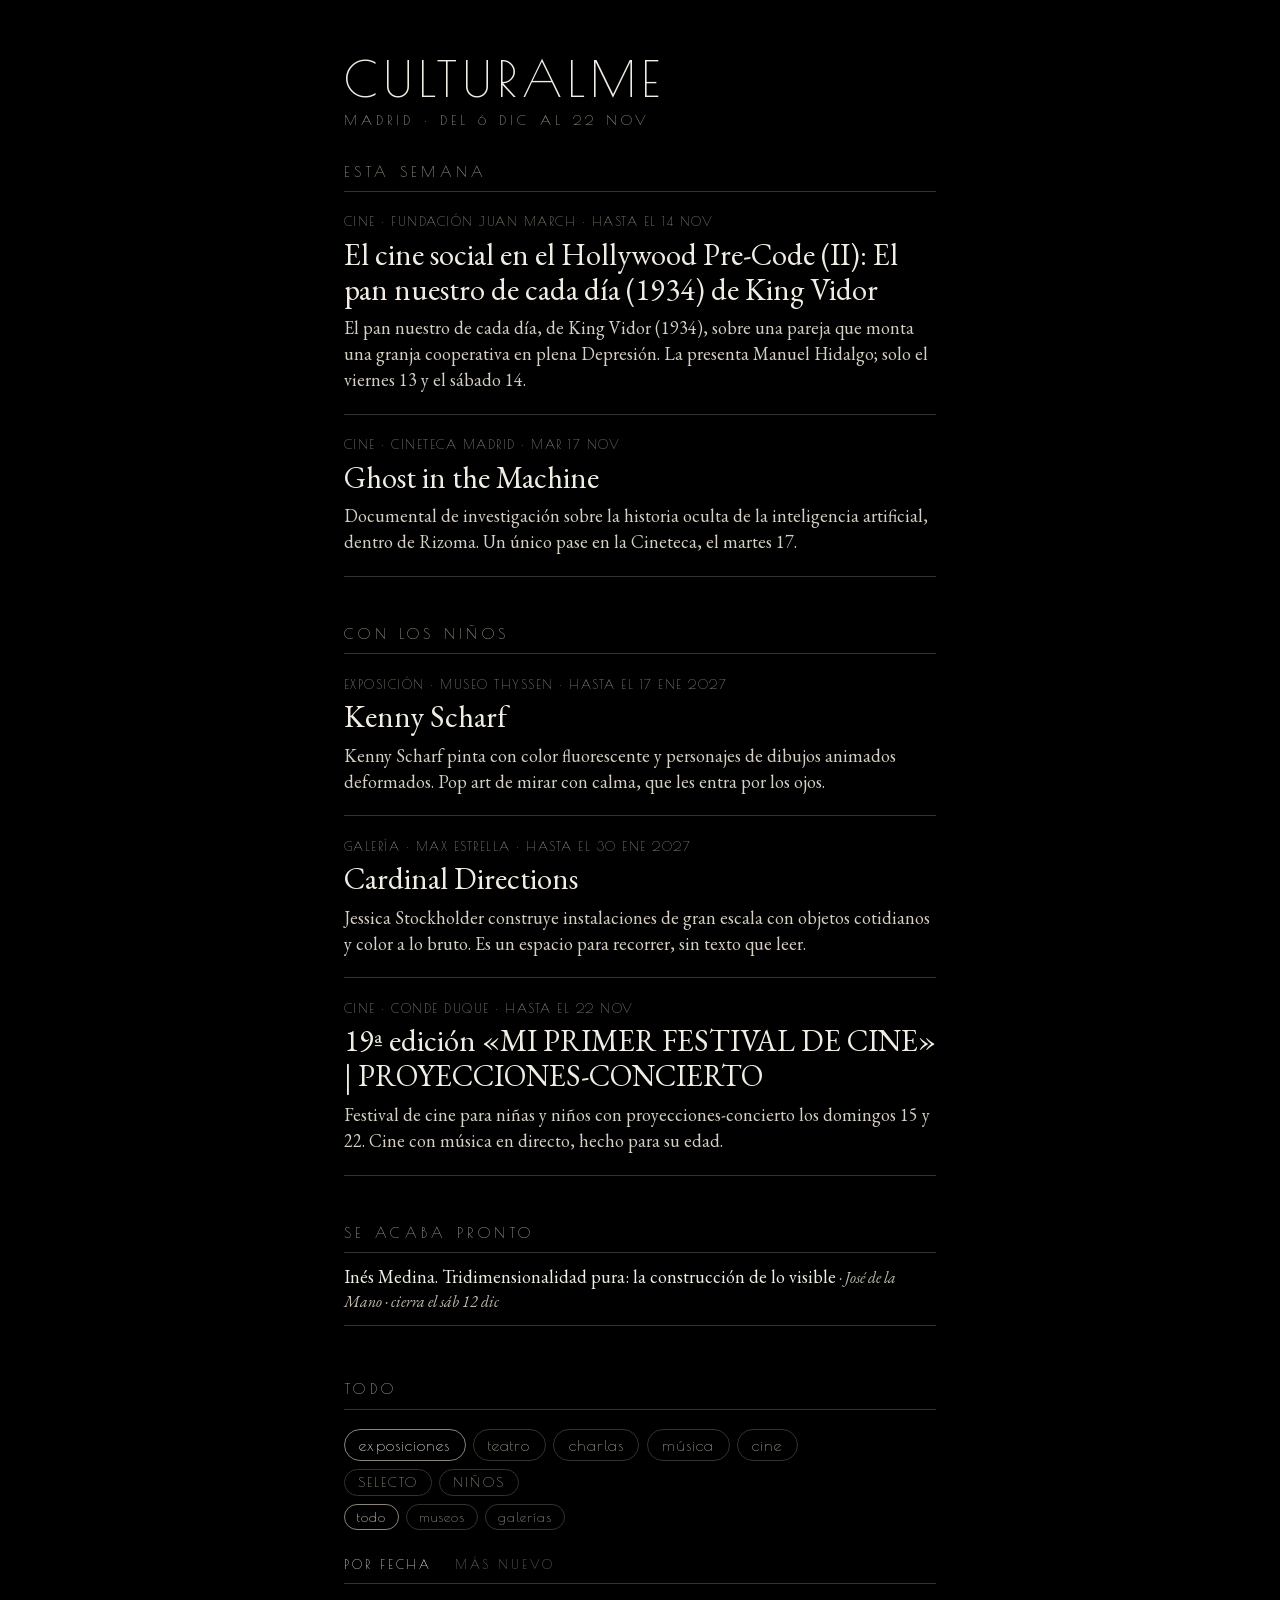
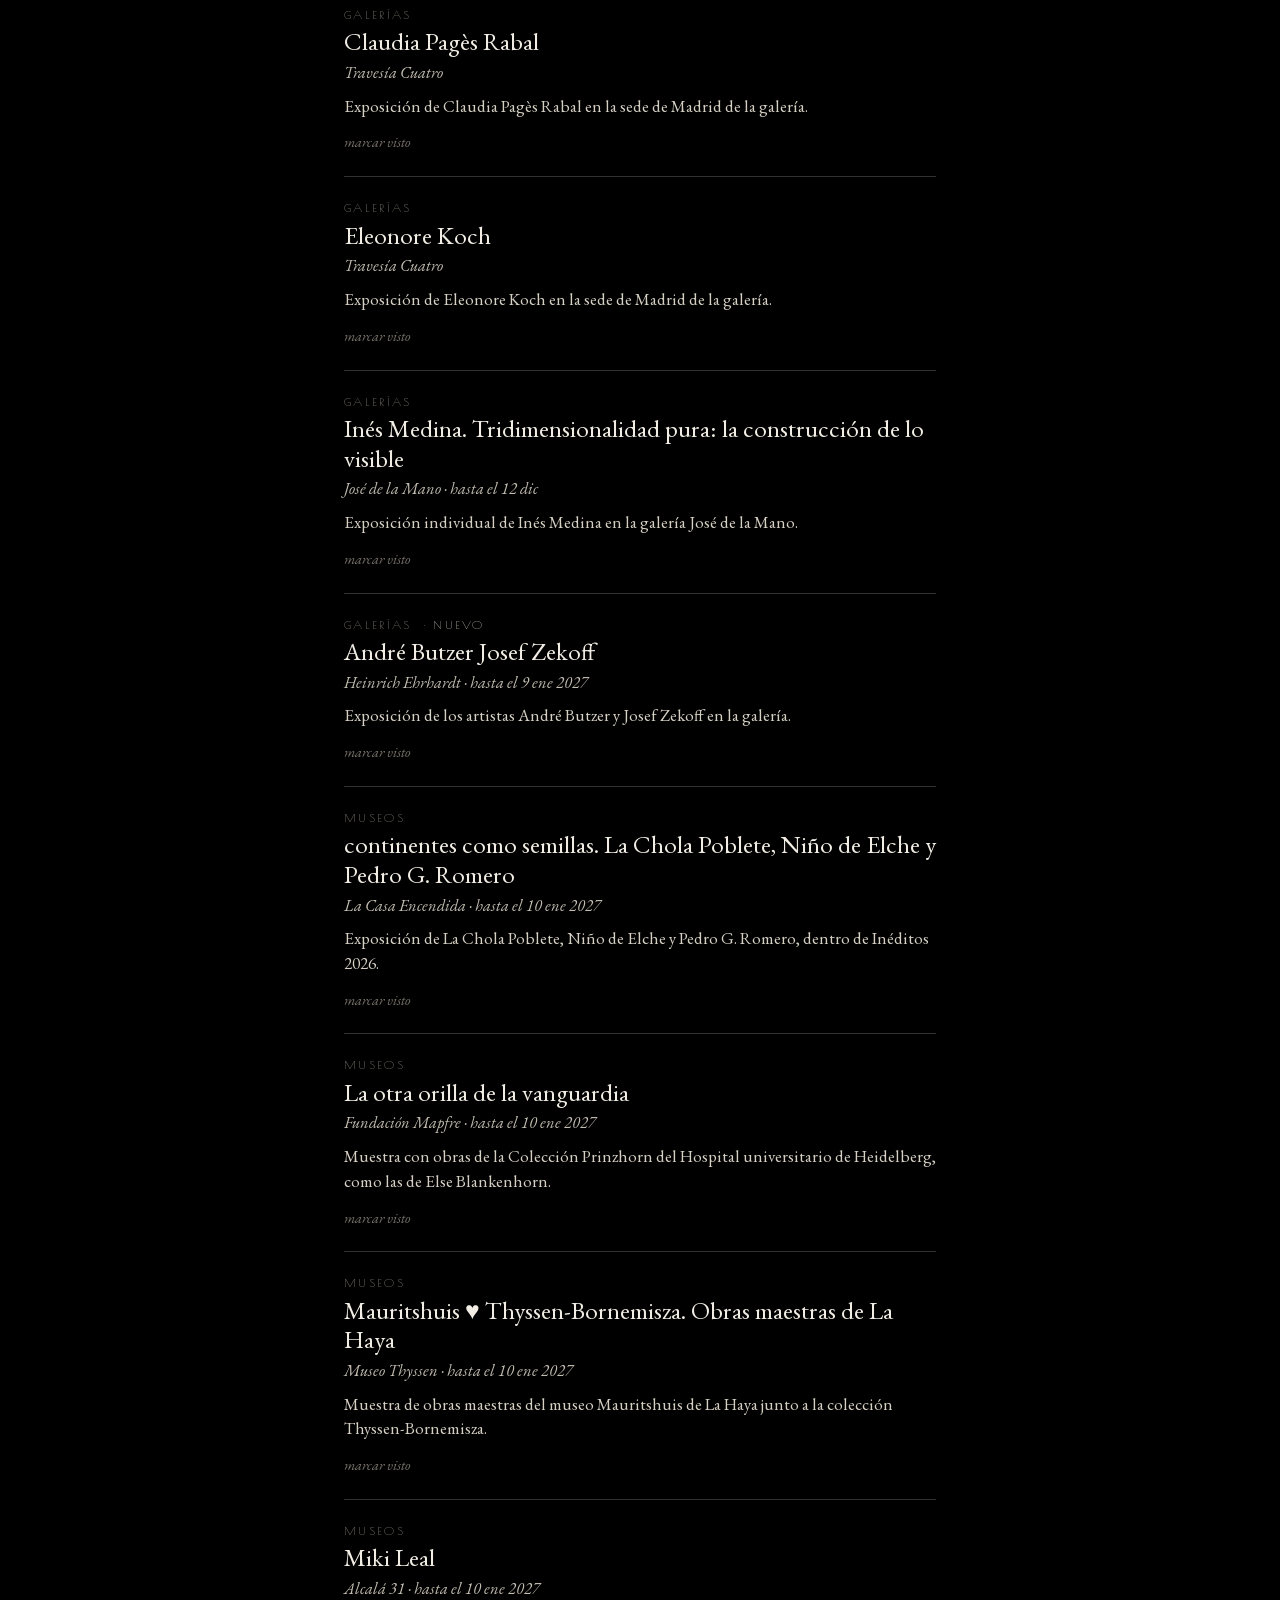
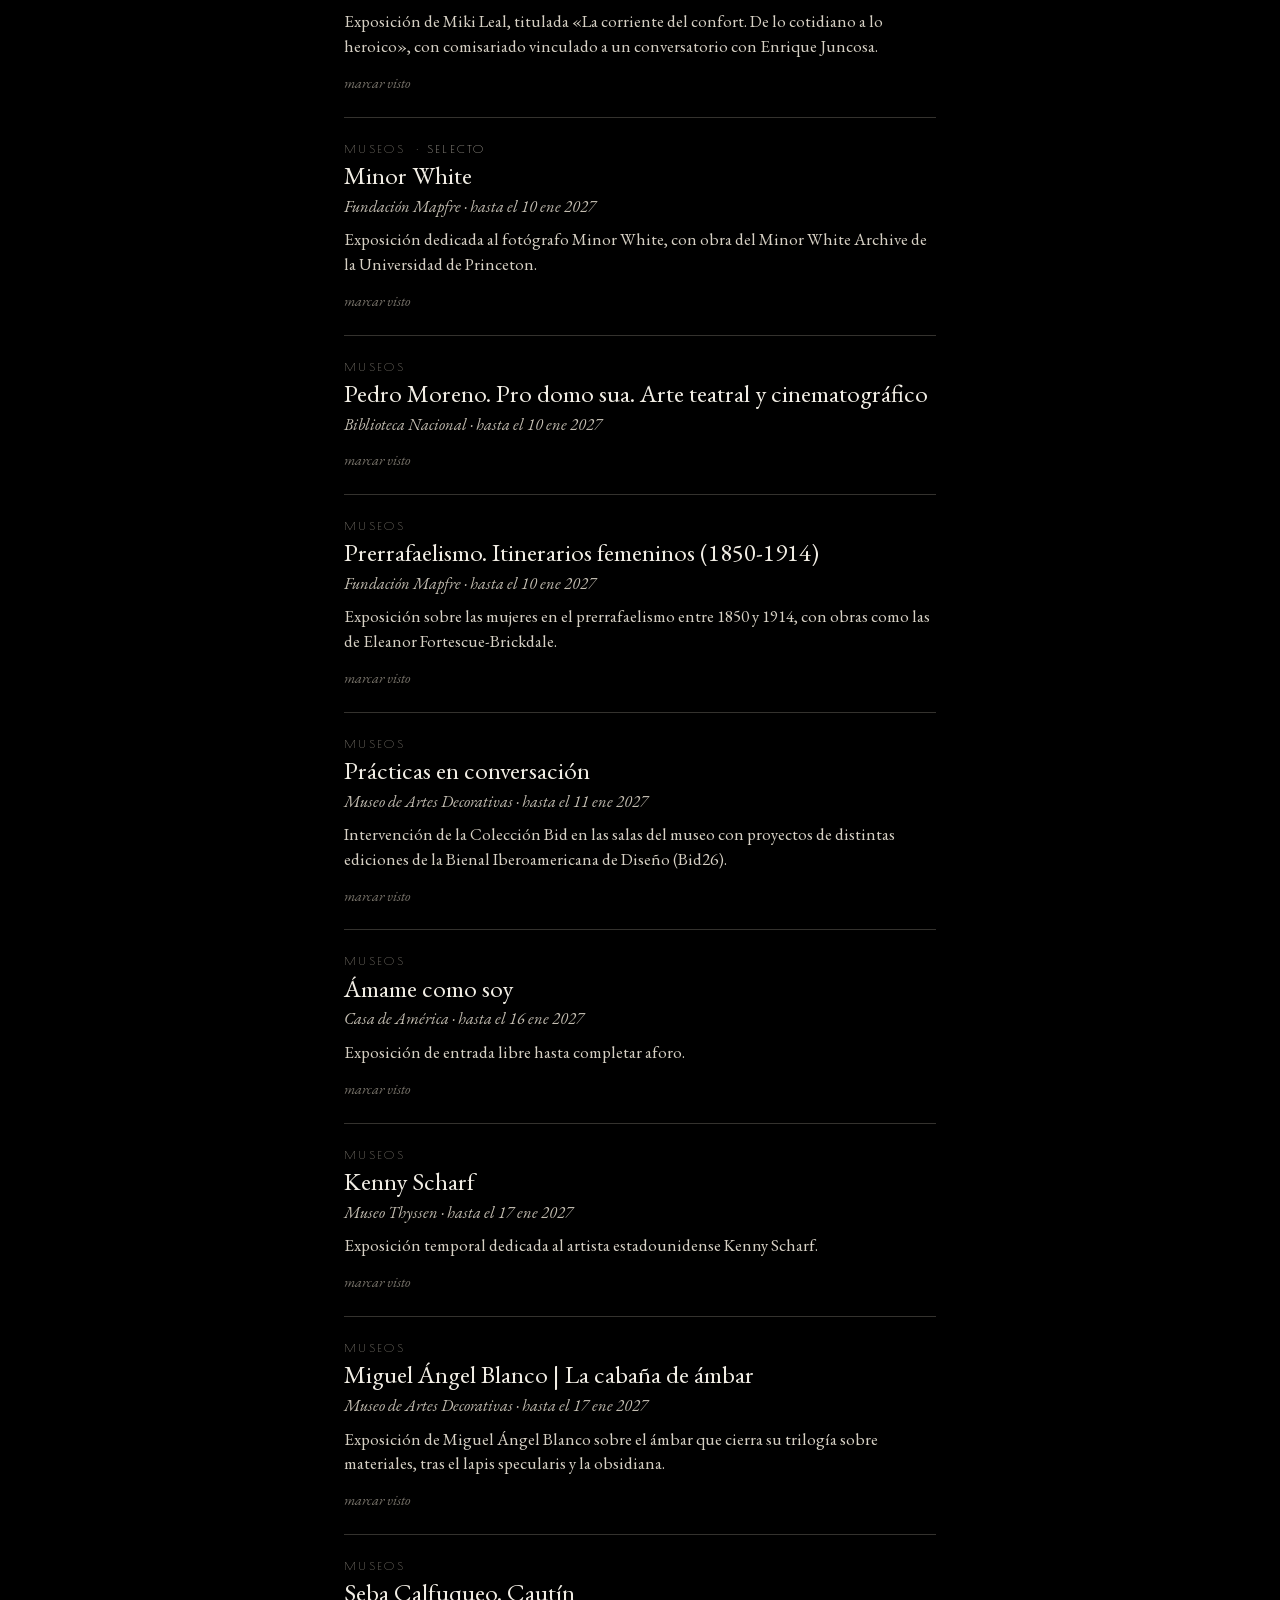
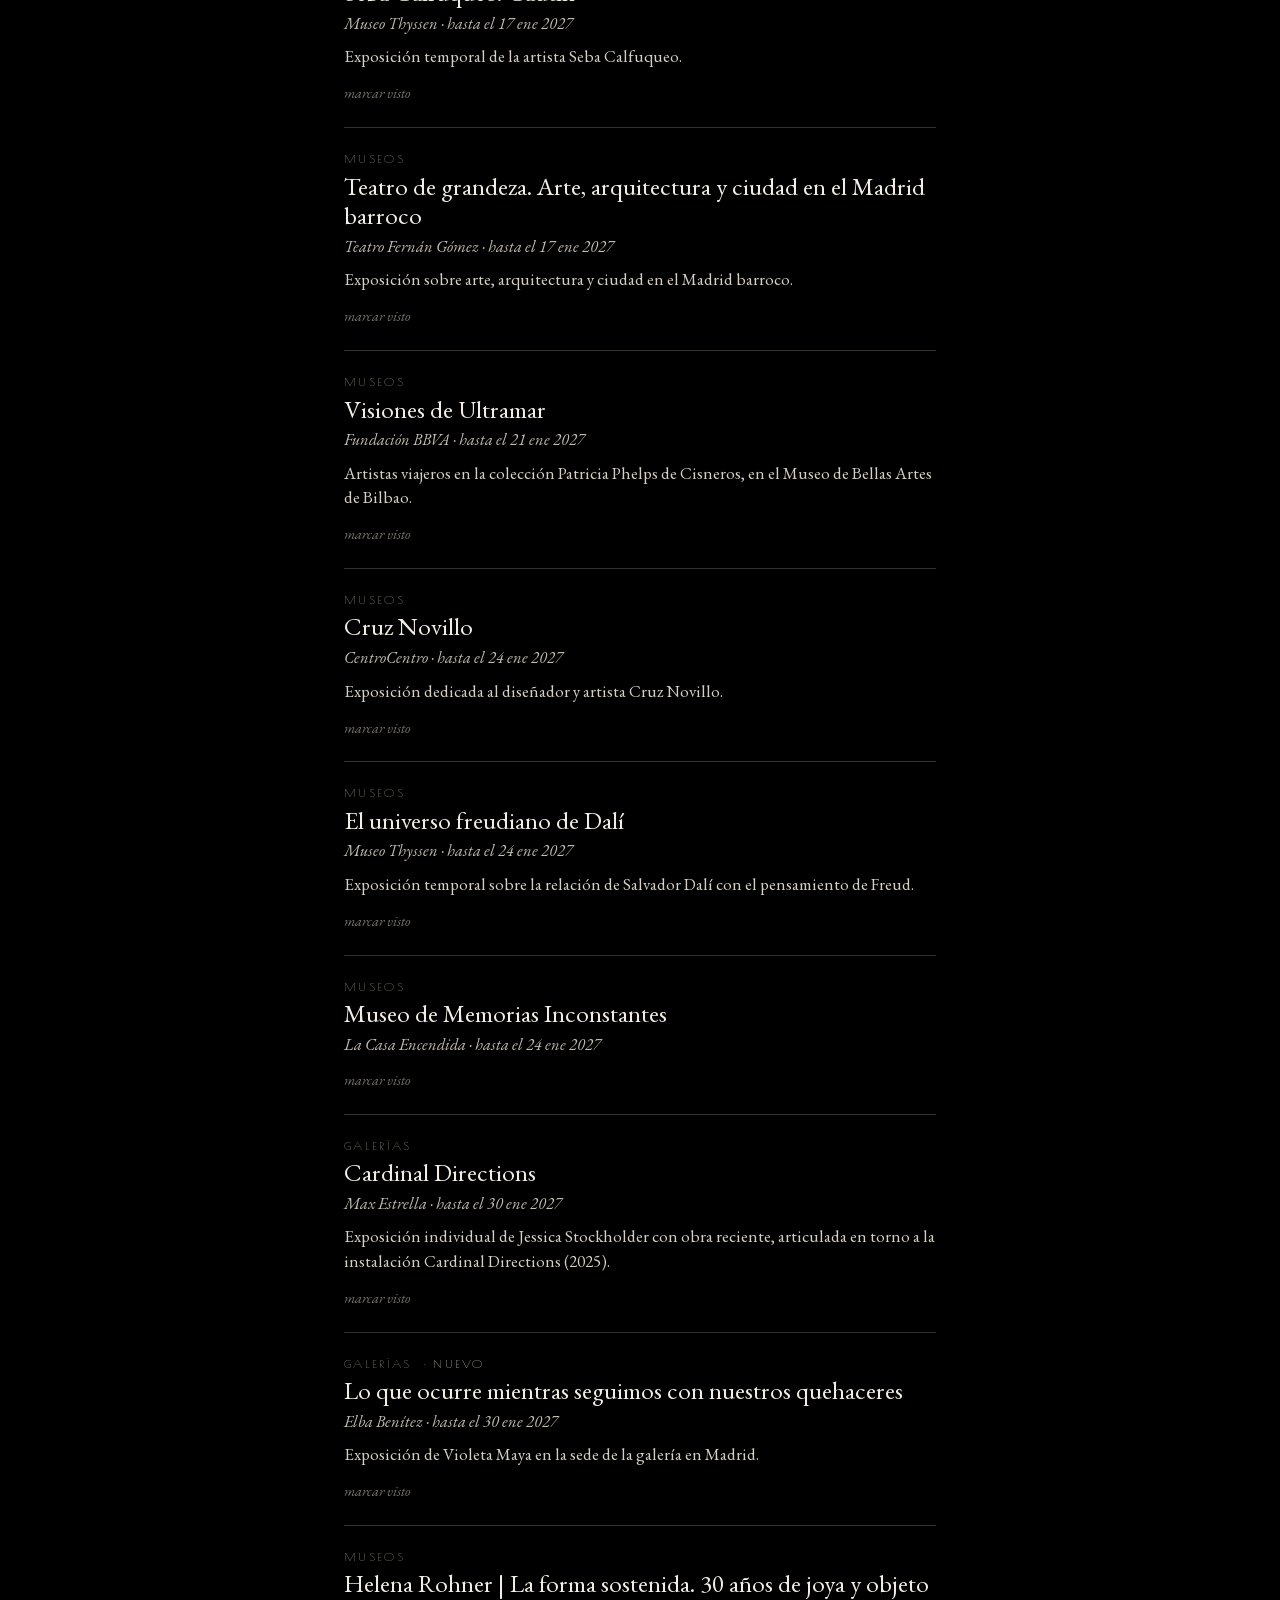
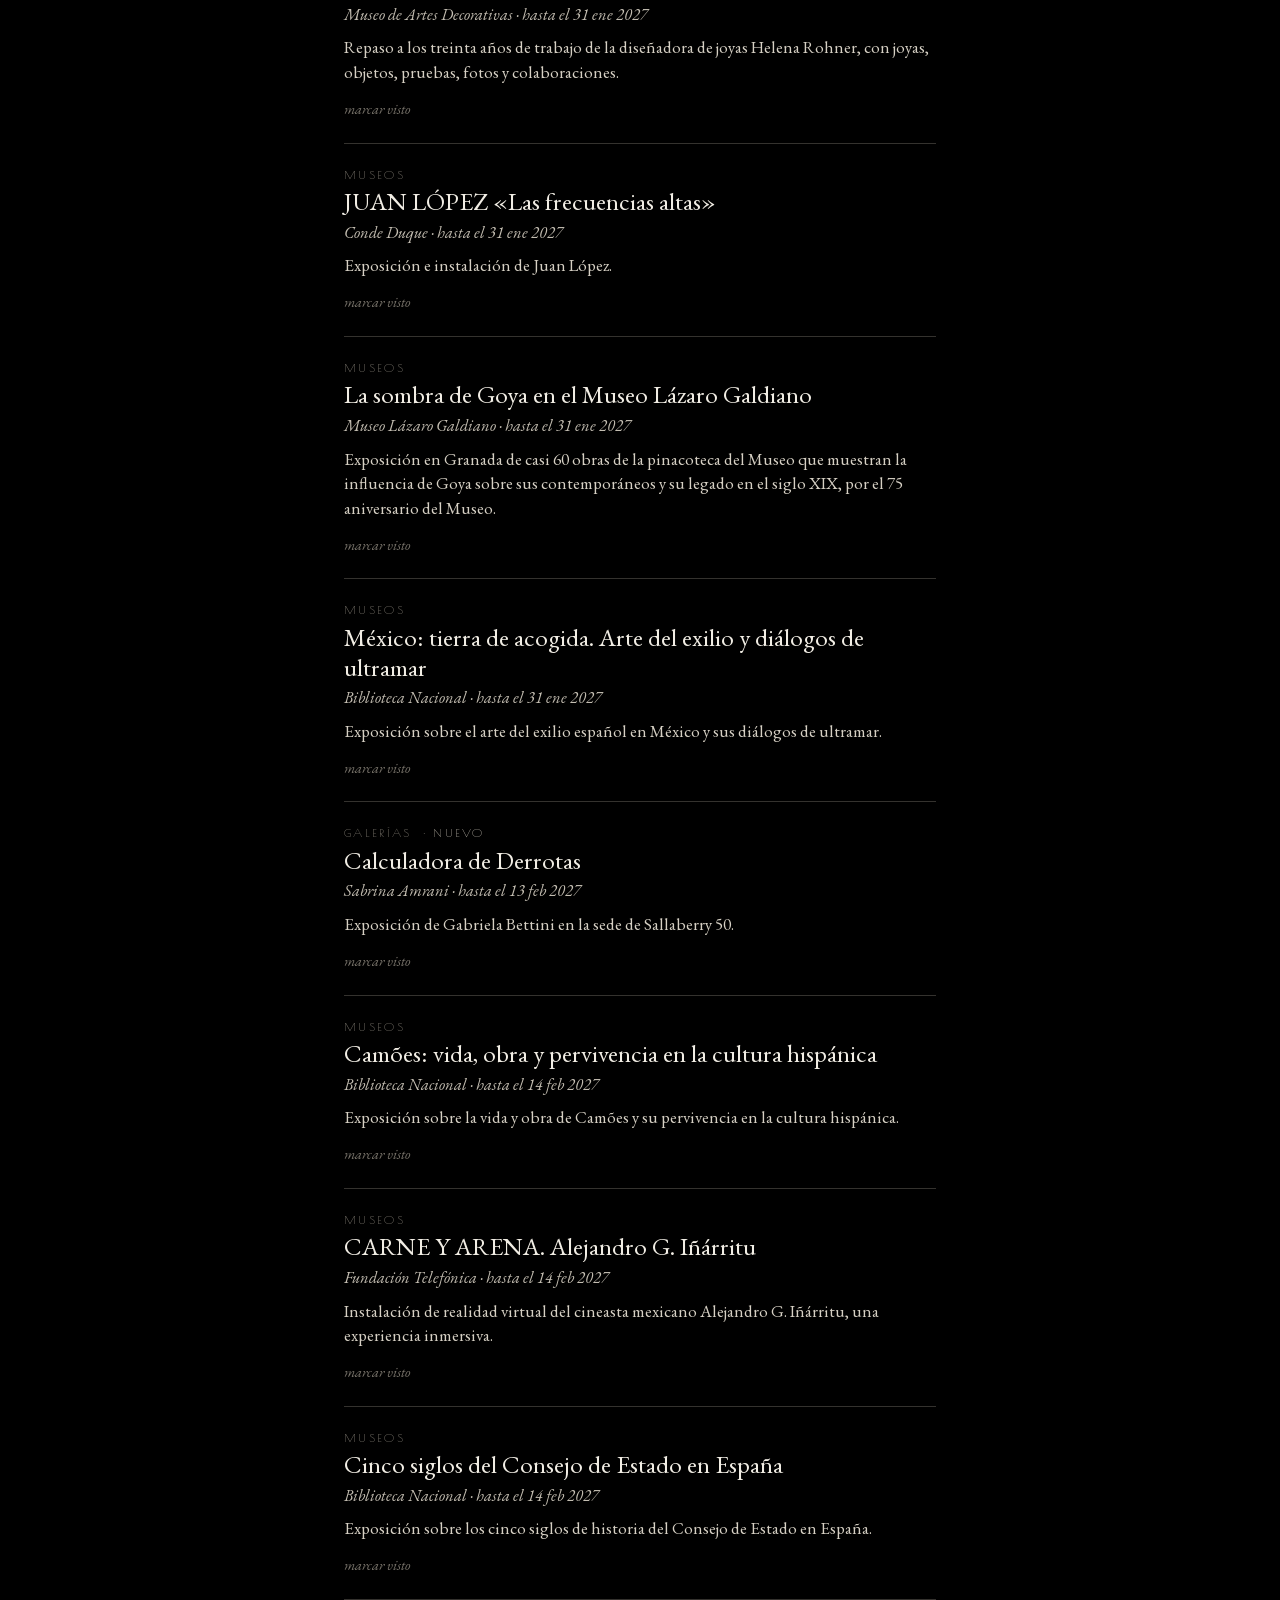
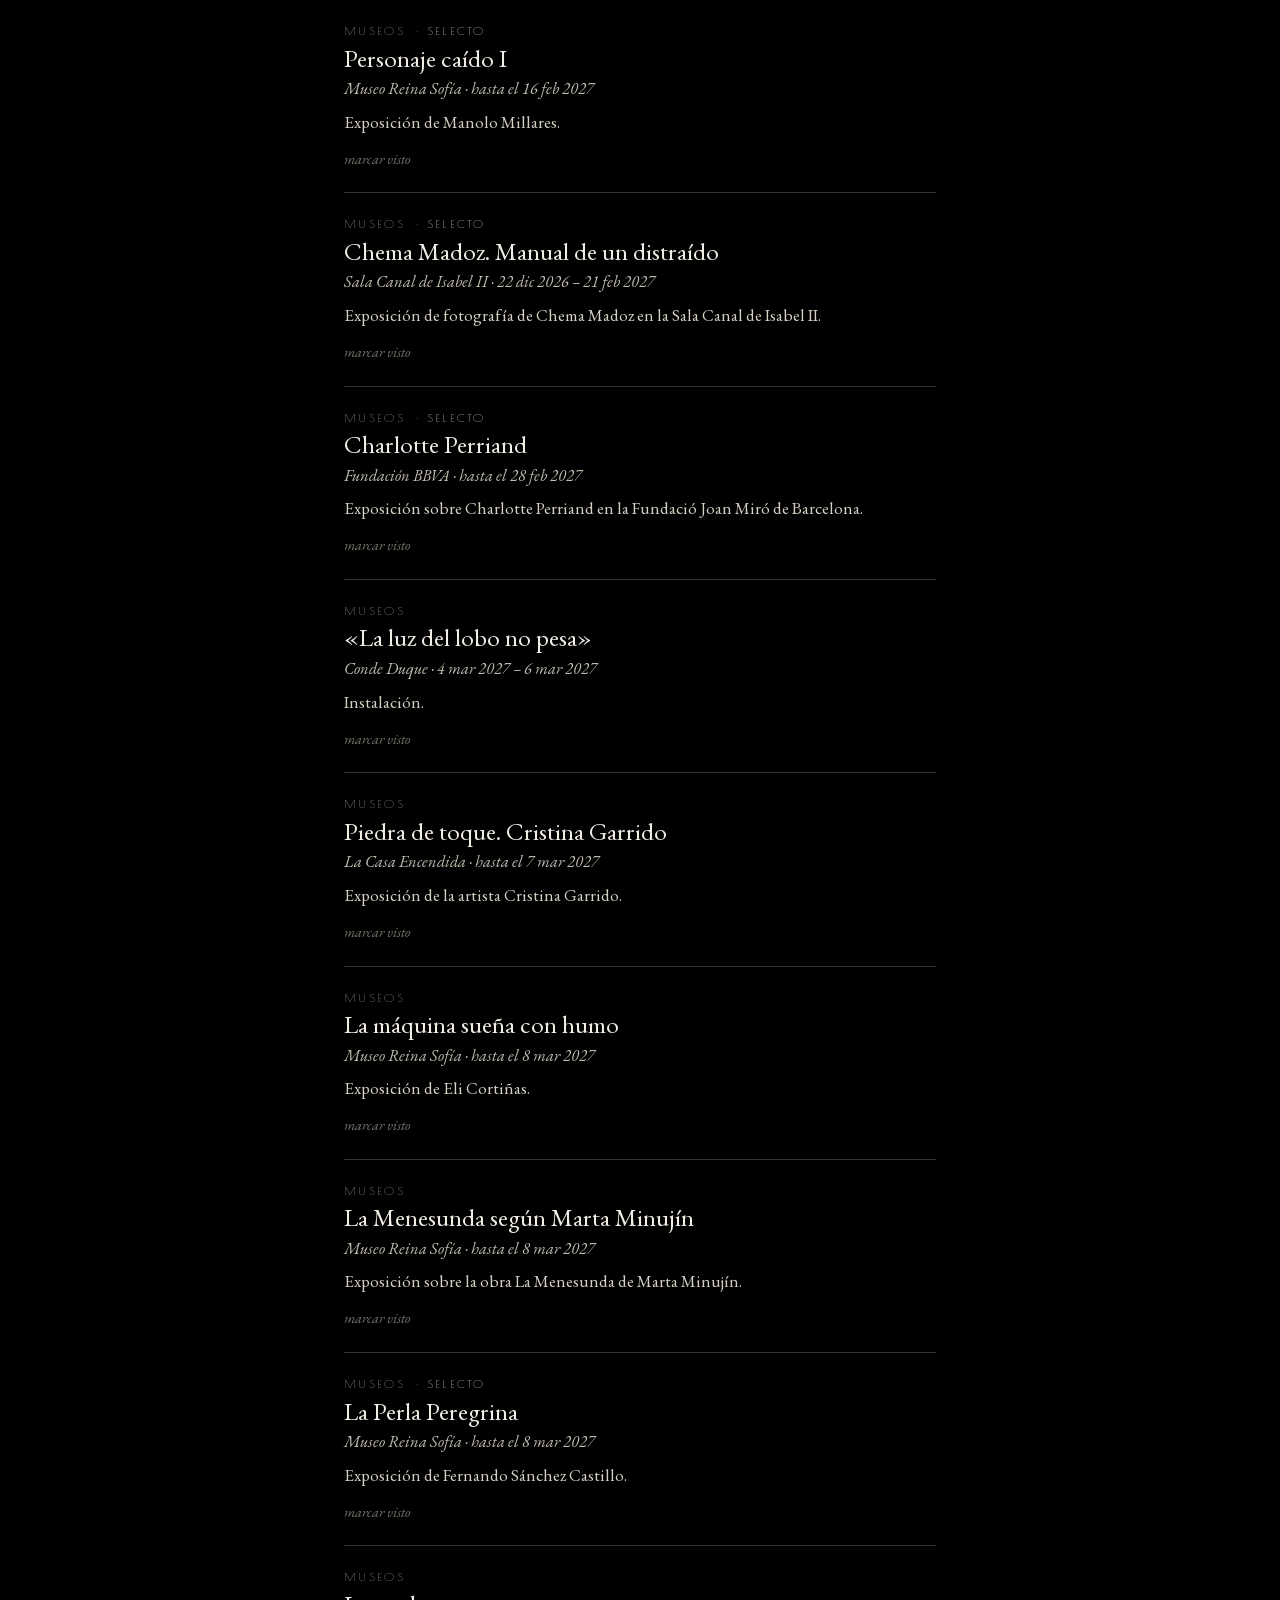
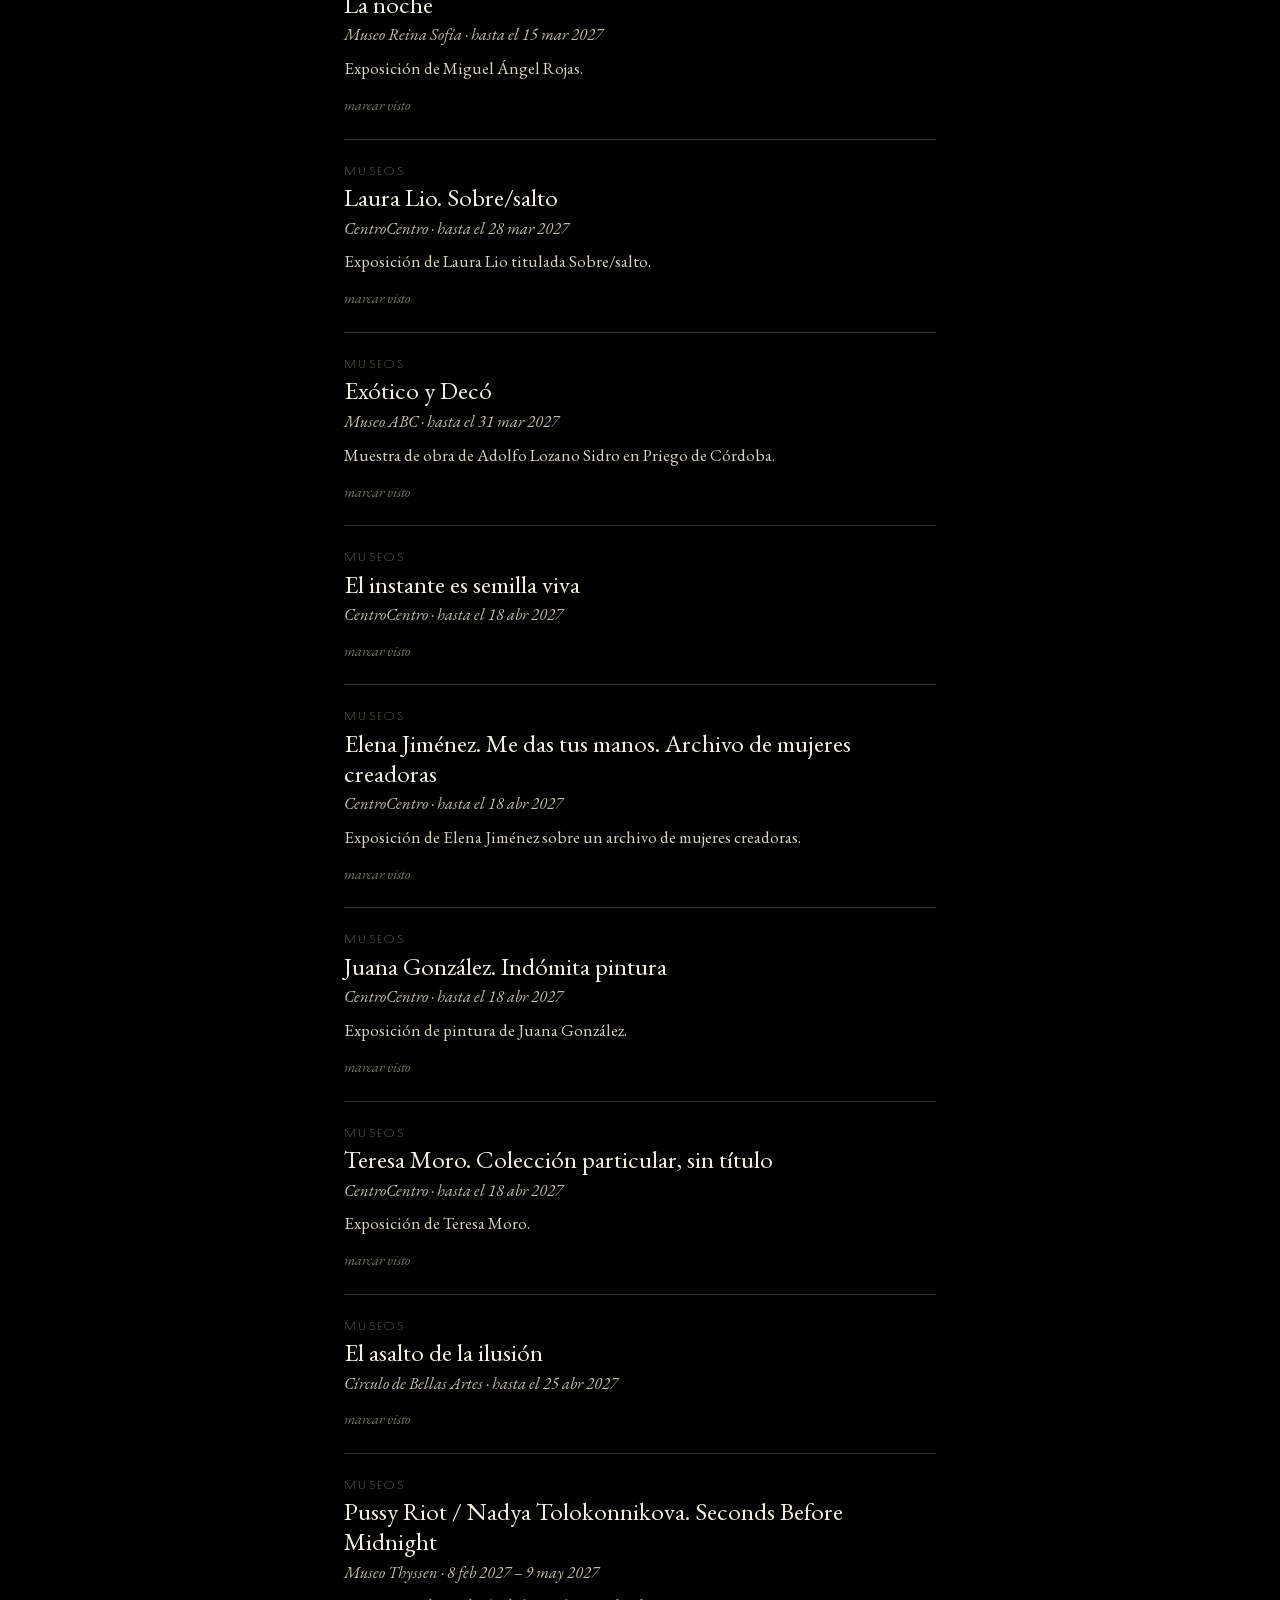
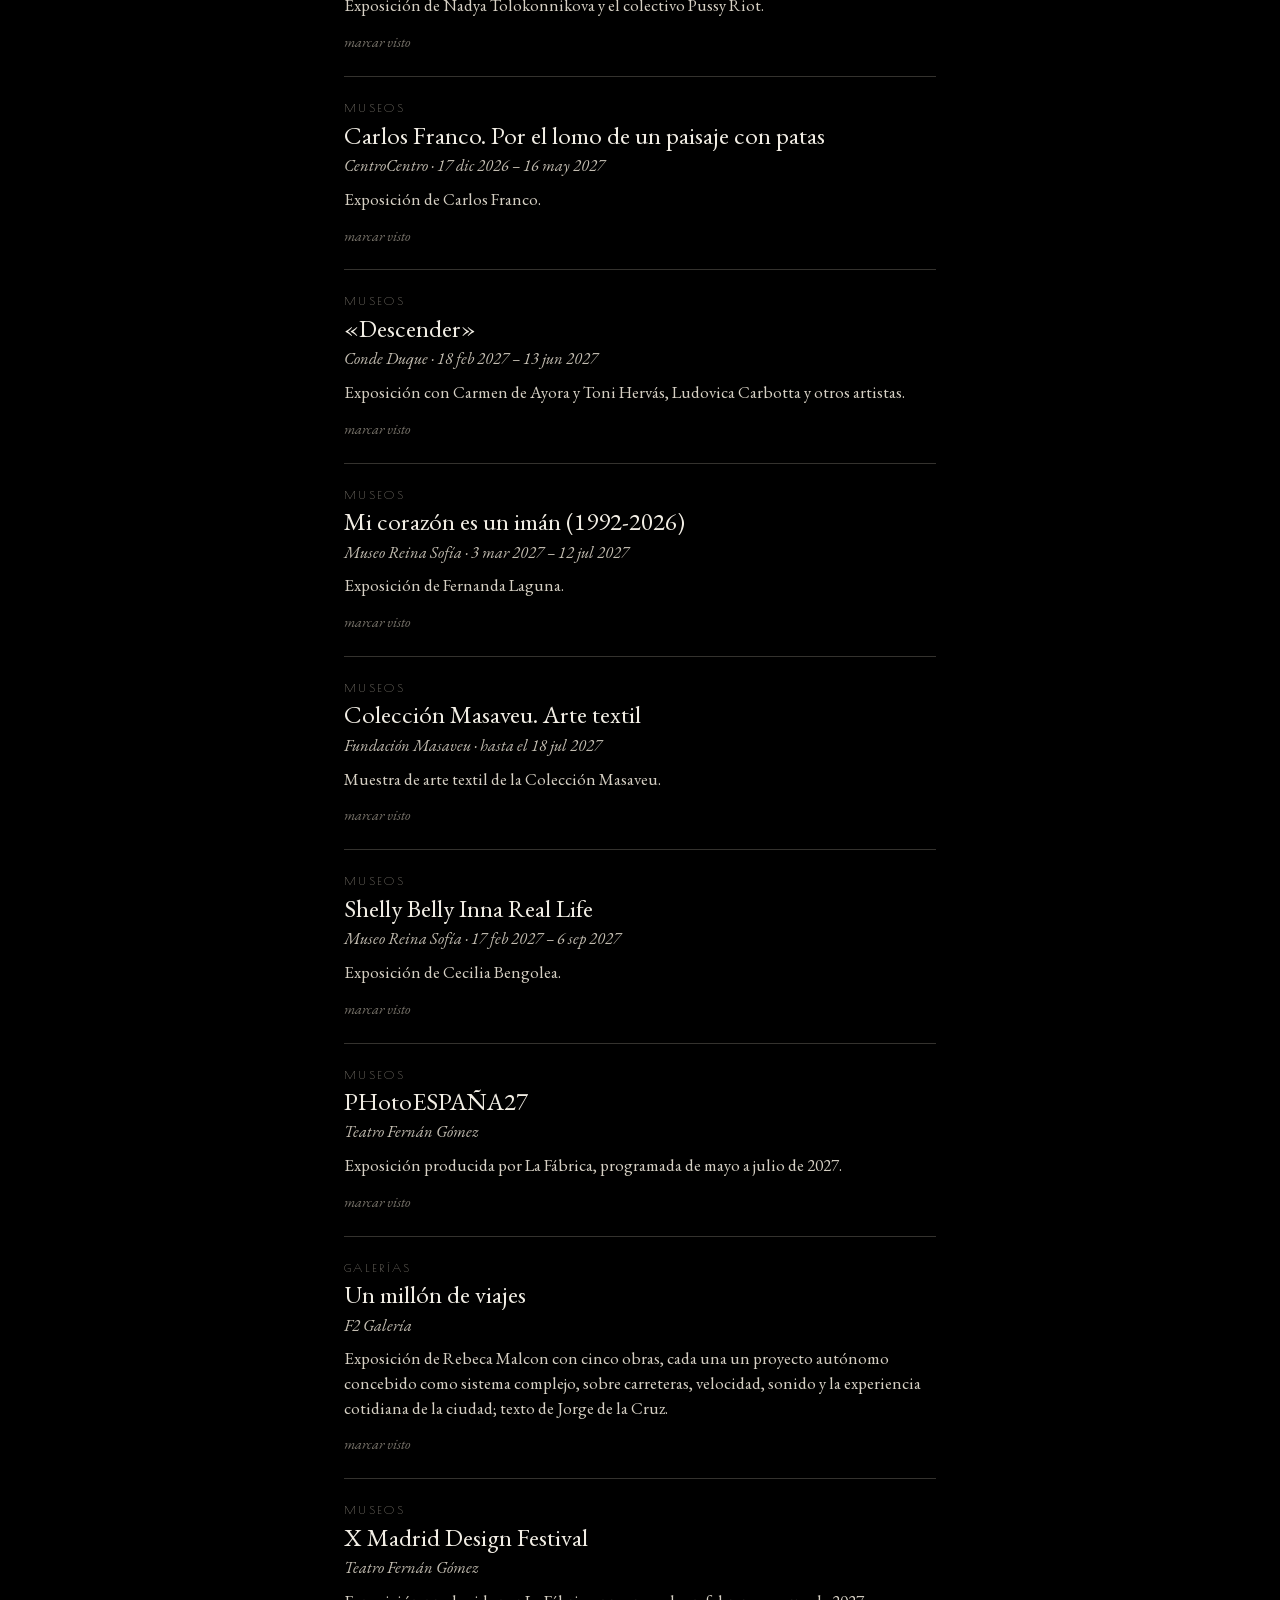
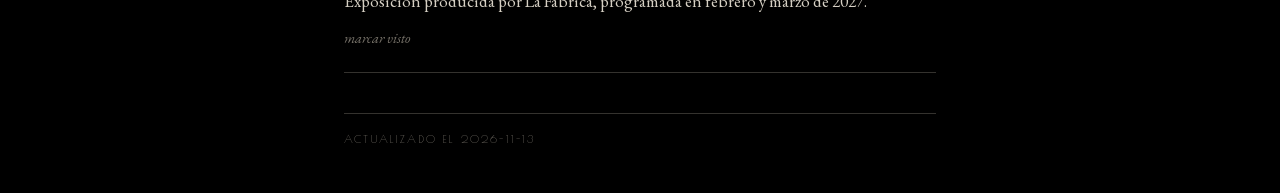
==== commit 8eb3b0c8: "update 2026-11-13" ====
--- a/docs/index.html
+++ b/docs/index.html
@@ -41,11 +41,11 @@
   <main id="lista"></main>
 </section>
 
-<footer><p>Actualizado el 2026-11-08</p></footer>
+<footer><p>Actualizado el 2026-11-13</p></footer>
 
 <script>
-const EVENTOS = [{"id": "b9c2353bff89b77b", "title": "\"La Maga\" Dania Díaz", "section": "teatro", "plano": "teatro", "venue": null, "source": "Fundación Juan March", "date_start": "2026-11-21", "date_end": null, "description": "Espectáculo de magia de Dania Díaz.", "url": "https://www.march.es/es/madrid/especiales/maga-dania-diaz", "first_seen": "2026-11-08", "is_new": true, "kids": true, "selecto": false}, {"id": "e9e1c7652cc5d24d", "title": "19ª edición «MI PRIMER FESTIVAL DE CINE» | PROYECCIONES-CONCIERTO", "section": "cine", "plano": "cine", "venue": null, "source": "Conde Duque", "date_start": "2026-11-08", "date_end": "2026-11-22", "description": "Festival internacional de cine para niñas y niños; sesiones los domingos 8, 15 y 22 de noviembre.", "url": "https://www.condeduquemadrid.es/actividades/19a-edicion-mi-primer-festival-de-cine-proyecciones-concierto", "first_seen": "2026-11-08", "is_new": true, "kids": true, "selecto": false}, {"id": "63e5ddbf3026174c", "title": "27 horas con el 27", "section": "charla", "plano": "charlas", "venue": null, "source": "Círculo de Bellas Artes", "date_start": "2026-11-13", "date_end": "2026-11-15", "description": null, "url": "https://www.circulobellasartes.com/humanidades/27-horas-con-el-27/", "first_seen": "2026-10-30", "is_new": false, "kids": false, "selecto": false}, {"id": "facd3ec46bee8079", "title": "2ª Conferencia CNIC - Fundación Ramón Areces: Comprendiendo la red neurovascular para prevenir la demencia", "section": "charla", "plano": "charlas", "venue": null, "source": "Fundación Ramón Areces", "date_start": "2026-11-20", "date_end": null, "description": "Conferencia organizada con el CNIC sobre la red neurovascular y la prevención de la demencia.", "url": "https://www.fundacionareces.es/fundacionareces/es/actividades/comprendiendo-la-red-neurovascular-para-prevenir-la-demencia.html", "first_seen": "2026-11-08", "is_new": true, "kids": false, "selecto": false}, {"id": "3f4fc530723136de", "title": "31 QueerCineMad. Festival Internacional de Cine LGBTIAQ+ de Madrid", "section": "cine", "plano": "cine", "venue": null, "source": "Círculo de Bellas Artes", "date_start": "2026-11-12", "date_end": "2026-11-22", "description": "Festival internacional de cine LGBTIAQ+ de Madrid.", "url": "https://www.circulobellasartes.com/ciclos-cine/ciclos-de-cine/31-queercinemad-festival-internacional-de-cine-lgbtiaq-de-madrid/", "first_seen": "2026-11-08", "is_new": true, "kids": false, "selecto": false}, {"id": "80a26c98f82d45ab", "title": "500 años de la conquista del Perú: miradas y debates entre la historia y la cultura", "section": "charla", "plano": "charlas", "venue": null, "source": "Casa de América", "date_start": "2026-11-18", "date_end": null, "description": "Congreso sobre los 500 años de la conquista del Perú.", "url": "https://www.casamerica.es/historia/500-anos-de-la-conquista-del-peru-miradas-y-debates-entre-la-historia-y-la-cultura", "first_seen": "2026-11-08", "is_new": true, "kids": false, "selecto": false}, {"id": "41f2cedf98f0e392", "title": "A New Dawn", "section": "cine", "plano": "cine", "venue": null, "source": "Cines Verdi", "date_start": null, "date_end": null, "description": null, "url": "https://www.cines-verdi.com/a-new-dawn", "first_seen": "2026-11-08", "is_new": true, "kids": false, "selecto": false}, {"id": "35eacfa9b417d169", "title": "A professora de francès", "section": "cine", "plano": "cine", "venue": null, "source": "Círculo de Bellas Artes", "date_start": "2026-11-13", "date_end": "2026-11-18", "description": null, "url": "https://www.circulobellasartes.com/ciclos-cine/peliculas/a-professora-de-frances/", "first_seen": "2026-11-08", "is_new": true, "kids": false, "selecto": false}, {"id": "d60574b268bec07c", "title": "A puerta cerrada", "section": "teatro", "plano": "teatro", "venue": null, "source": "Teatros del Canal", "date_start": "2026-12-05", "date_end": "2026-12-30", "description": "Obra de Jean-Paul Sartre dirigida por Ainhoa Amestoy, con Isabel Ordaz, Pere Ponce, Olivia Molina y Jesús Asensi.", "url": "https://www.cdcm.madrid/teatroscanal/espectaculo/jean-paul-sartre-dir-ainhoa-amestoy", "first_seen": "2026-07-10", "is_new": false, "kids": false, "selecto": true}, {"id": "46092aa24f5996ea", "title": "Alberto cortés «El corazón de ester»", "section": "teatro", "plano": "teatro", "venue": null, "source": "Conde Duque", "date_start": "2026-11-20", "date_end": "2026-11-22", "description": "Estreno en Madrid, 44º Festival de Otoño.", "url": "https://www.condeduquemadrid.es/actividades/alberto-cortes-el-corazon-de-ester", "first_seen": "2026-11-08", "is_new": true, "kids": false, "selecto": false}, {"id": "668725848c8a9cc0", "title": "Andrea jiménez «Contra antígona»", "section": "teatro", "plano": "teatro", "venue": null, "source": "Conde Duque", "date_start": "2026-11-26", "date_end": "2026-12-05", "description": "Estreno en Madrid, 44º Festival de Otoño.", "url": "https://www.condeduquemadrid.es/actividades/andrea-jimenez-contra-antigona", "first_seen": "2026-11-08", "is_new": true, "kids": false, "selecto": true}, {"id": "5a8911f270427dd1", "title": "APERTURA MADRID GALLERY WEEKEND 2026. Entre la retícula y la vida", "section": "museo", "plano": "expos", "venue": null, "source": "Museo Lázaro Galdiano", "date_start": "2026-09-09", "date_end": "2026-11-15", "description": "Exposición de esculturas al aire libre en los jardines del museo, organizada en colaboración con Arte Madrid.", "url": "https://www.museolazarogaldiano.es/actividades/apertura-madrid-gallery-weekend-2026-entre-la-reticula-y-la-vida", "first_seen": "2026-09-04", "is_new": false, "kids": true, "selecto": false}, {"id": "ac892e261e401ca3", "title": "Archivo", "section": "galeria", "plano": "expos", "venue": null, "source": "Sabrina Amrani", "date_start": "2026-09-10", "date_end": "2026-11-14", "description": "Exposición colectiva en la sede de Sallaberry, 52.", "url": "https://www.sabrinaamrani.com/", "first_seen": "2026-11-08", "is_new": true, "kids": false, "selecto": false}, {"id": "52a1d101414470ee", "title": "Arriba tutto", "section": "cine", "plano": "cine", "venue": "Cines Renoir (Princesa / Retiro / Plaza de España / Floridablanca)", "source": "Cines Renoir", "date_start": null, "date_end": null, "description": "Dirigida por José Mota.", "url": "https://www.cinesrenoir.com/pelicula/arriba-tutto/", "first_seen": "2026-10-16", "is_new": false, "kids": false, "selecto": false}, {"id": "d793c3011818a39a", "title": "Adolescencia, sexo y muerte en Campamento Miasma", "section": "cine", "plano": "cine", "venue": null, "source": "Círculo de Bellas Artes", "date_start": "2026-11-13", "date_end": null, "description": "Sesión especial Halloween de QueerCineMad.", "url": "https://www.circulobellasartes.com/ciclos-cine/peliculas/queercinemad-especial-halloween-adolescencia-sexo-y-muerte-en-campamento-miasma/", "first_seen": "2026-11-08", "is_new": true, "kids": false, "selecto": false}, {"id": "b8967a945f641023", "title": "Aita Donostia", "section": "musica", "plano": "musica", "venue": null, "source": "Fundación BBVA", "date_start": "2026-11-06", "date_end": "2026-11-11", "description": "Ciclo de conciertos del programa Contrapunto de la Fundación BBVA en Donostia-San Sebastián, Bilbao, Vitoria-Gasteiz y Pamplona-Iruña.", "url": "https://www.contrapunto-fbbva.es/eventos/aita-donostia/", "first_seen": "2026-11-08", "is_new": true, "kids": false, "selecto": false}, {"id": "f6f86c507ab82765", "title": "Altar Día de Muertos 2026", "section": "museo", "plano": "expos", "venue": null, "source": "Teatro Fernán Gómez", "date_start": "2026-10-21", "date_end": "2026-11-08", "description": "Altar con performance artística de clausura el 4 de noviembre a las 18:30; producción del Teatro Fernán Gómez.", "url": "https://www.teatrofernangomez.es/actividades/altar-dia-de-muertos-2026", "first_seen": "2026-11-08", "is_new": true, "kids": false, "selecto": false}, {"id": "072abe13c2f5500a", "title": "Amor y muerte en la Prehistoria: rituales, mitos y tumbas", "section": "charla", "plano": "charlas", "venue": null, "source": "Fundación Juan March", "date_start": "2026-12-01", "date_end": null, "description": "Conferencia de Gonzalo Ruiz Zapatero del ciclo Rito, mito y memoria funeraria (I).", "url": "https://www.march.es/es/madrid/conferencia/rito-mito-memoria-funeraria-prehistoria-al-mundo-antiguo-i-amor-muerte", "first_seen": "2026-11-08", "is_new": true, "kids": false, "selecto": false}, {"id": "5c820e619c7e53de", "title": "Analphabet", "section": "teatro", "plano": "teatro", "venue": null, "source": "Teatros del Canal", "date_start": "2026-11-12", "date_end": null, "description": "Espectáculo de Alberto Cortés dentro del Festival de Otoño.", "url": "https://www.teatroscanal.com/teatroscanal/espectaculo/alberto-cortes-0", "first_seen": "2026-09-04", "is_new": false, "kids": false, "selecto": false}, {"id": "19614579e3ccf1d7", "title": "Antonio Monegal y Amador Fernández-Savater", "section": "charla", "plano": "charlas", "venue": null, "source": "CaixaForum Madrid", "date_start": "2026-11-16", "date_end": null, "description": "Diálogo sobre si la cultura es solución o causa de la crisis global de desesperanza, en el ciclo En pausa: Diálogos para pensar el presente.", "url": "https://caixaforum.org/es/madrid/p/antonio-monegal-y-amador-fernandez-savater-madrid", "first_seen": "2026-11-08", "is_new": true, "kids": false, "selecto": false}, {"id": "3ae15e7b4708d334", "title": "Antonio Serrano y Kaele Jiménez Quartet «Jazz Caló for Coltrane»", "section": "musica", "plano": "musica", "venue": null, "source": "Conde Duque", "date_start": "2026-11-27", "date_end": null, "description": "Concierto de Jazzmadrid´26.", "url": "https://www.condeduquemadrid.es/actividades/antonio-serrano-y-kaele-jimenez-quartet-jazz-calo-coltrane", "first_seen": "2026-11-08", "is_new": true, "kids": false, "selecto": false}, {"id": "9e589ab7d135ee6d", "title": "Arlo Parks", "section": "musica", "plano": "musica", "venue": null, "source": "La Riviera", "date_start": "2026-11-10", "date_end": null, "description": null, "url": "https://www.ticketmaster.es/event/arlo-parks-desire-tour-entradas/872769576?language=en-us", "first_seen": "2026-11-08", "is_new": true, "kids": false, "selecto": true}, {"id": "bd5396e9df6e67bd", "title": "Arquitecturas del mestizaje", "section": "musica", "plano": "musica", "venue": null, "source": "Fundación Juan March", "date_start": "2026-11-25", "date_end": null, "description": "Concierto del Cuarteto Gerhard y Josu de Solaun del ciclo Enescu: raíces y mestizaje (II).", "url": "https://www.march.es/es/madrid/concierto/enescu-raices-mestizaje-ii-arquitecturas-mestizaje", "first_seen": "2026-11-08", "is_new": true, "kids": false, "selecto": false}, {"id": "12b3a99e312cb6ed", "title": "Arriba Tutto", "section": "cine", "plano": "cine", "venue": null, "source": "Cines Embajadores", "date_start": null, "date_end": null, "description": "Dirigida por José Mota; un hombre amargado recupera la visión del mundo que le inculcó su padre, artista ambulante.", "url": "https://cinesembajadores.es/pelicula/arriba-tutto/?ciudad=madrid", "first_seen": "2026-11-08", "is_new": true, "kids": false, "selecto": false}, {"id": "e7ed9537afa48aa3", "title": "Arriba Tutto", "section": "cine", "plano": "cine", "venue": null, "source": "Cines Verdi", "date_start": null, "date_end": null, "description": null, "url": "https://www.cines-verdi.com/arriba-tutto", "first_seen": "2026-11-08", "is_new": true, "kids": false, "selecto": false}, {"id": "3c032b36331a033b", "title": "Aula de (Re)estrenos 134. El arca de Noé: ensemble", "section": "musica", "plano": "musica", "venue": null, "source": "Fundación Juan March", "date_start": "2026-12-09", "date_end": null, "description": "Concierto de Jordi Francés y Sonido Extremo.", "url": "https://www.march.es/es/madrid/concierto/aula-reestrenos-134-arca-noe-ensemble", "first_seen": "2026-11-08", "is_new": true, "kids": false, "selecto": false}, {"id": "d4c215c9fd8b8472", "title": "Bahía de Sangre (VOSE)", "section": "cine", "plano": "cine", "venue": null, "source": "Cines Embajadores", "date_start": "2026-11-15", "date_end": "2026-11-15", "description": "Dirigida por Mario Bava; una cadena de asesinatos en torno a una bahía codiciada. V.O.S.E.", "url": "https://cinesembajadores.es/pelicula/bahia-de-sangre-vose/?ciudad=madrid", "first_seen": "2026-11-08", "is_new": true, "kids": false, "selecto": false}, {"id": "925c7ef30b07a2f8", "title": "Barbara Forever", "section": "cine", "plano": "cine", "venue": null, "source": "Cineteca Madrid", "date_start": "2026-11-12", "date_end": "2026-11-12", "description": "Documental sobre la cineasta experimental Barbara Hammer. Dentro de 31 Queercinemad.", "url": "https://www.cinetecamadrid.com/programacion/barbara-forever", "first_seen": "2026-11-08", "is_new": true, "kids": false, "selecto": false}, {"id": "b4b82792f3f7df88", "title": "Bearcave", "section": "cine", "plano": "cine", "venue": null, "source": "Círculo de Bellas Artes", "date_start": "2026-11-14", "date_end": "2026-11-21", "description": null, "url": "https://www.circulobellasartes.com/ciclos-cine/peliculas/bearcave/", "first_seen": "2026-11-08", "is_new": true, "kids": false, "selecto": false}, {"id": "ed44ea03b1343a45", "title": "Black Heritage Choir. The Soul of Gospel", "section": "musica", "plano": "musica", "venue": null, "source": "Teatro Fernán Gómez", "date_start": "2026-12-03", "date_end": "2026-12-06", "description": "Concierto de gospel dentro de XXXII Grandes del Góspel de Madrid; doble función el 5 y 6 de diciembre.", "url": "https://www.teatrofernangomez.es/actividades/black-heritage-choir-0", "first_seen": "2026-11-08", "is_new": true, "kids": false, "selecto": false}, {"id": "2fd36acbc707a27e", "title": "Blue Heron", "section": "cine", "plano": "cine", "venue": null, "source": "Círculo de Bellas Artes", "date_start": "2026-10-24", "date_end": "2026-11-08", "description": null, "url": "https://www.circulobellasartes.com/ciclos-cine/peliculas/blue-heron/", "first_seen": "2026-11-08", "is_new": true, "kids": false, "selecto": false}, {"id": "0891cb9737461c6b", "title": "Boris Vian, el músico que dominaba la literatura", "section": "charla", "plano": "charlas", "venue": null, "source": "Biblioteca Nacional", "date_start": "2026-11-17", "date_end": null, "description": "Conferencia sobre Boris Vian y su relación con la música y la literatura.", "url": "https://www.bne.es/es/agenda/boris-vian-musico-dominaba-literatura", "first_seen": "2026-11-08", "is_new": true, "kids": false, "selecto": false}, {"id": "9cb1fda089def56b", "title": "CARNE Y ARENA. Alejandro G. Iñárritu", "section": "museo", "plano": "expos", "venue": null, "source": "Fundación Telefónica", "date_start": "2026-11-27", "date_end": "2027-02-24", "description": "Instalación de realidad virtual inmersiva del cineasta mexicano Alejandro G. Iñárritu.", "url": "https://espacio.fundaciontelefonica.com/evento/carne-y-arena-alejandro-g-inarritu/", "first_seen": "2026-09-11", "is_new": false, "kids": false, "selecto": false}, {"id": "e083dc0e97d79299", "title": "Chopin", "section": "cine", "plano": "cine", "venue": "Cines Renoir (Princesa / Retiro / Plaza de España / Floridablanca)", "source": "Cines Renoir", "date_start": null, "date_end": null, "description": "Dirigida por Michal Kwiecinski.", "url": "https://www.cinesrenoir.com/pelicula/chopin/", "first_seen": "2026-10-16", "is_new": false, "kids": false, "selecto": false}, {"id": "5c2a0b91b0921653", "title": "Cine por mujeres madrid 2026", "section": "cine", "plano": "cine", "venue": null, "source": "Matadero Madrid", "date_start": "2026-11-04", "date_end": "2026-11-08", "description": "Ciclo de cine dirigido por mujeres.", "url": "https://www.mataderomadrid.org/programacion/cine-por-mujeres-madrid-2026", "first_seen": "2026-11-08", "is_new": true, "kids": false, "selecto": false}, {"id": "5f7784624aa24265", "title": "Clayface", "section": "cine", "plano": "cine", "venue": "Cines Renoir (Princesa / Retiro / Plaza de España / Floridablanca)", "source": "Cines Renoir", "date_start": null, "date_end": null, "description": "Dirigida por James Watkins.", "url": "https://www.cinesrenoir.com/pelicula/clayface/", "first_seen": "2026-10-16", "is_new": false, "kids": false, "selecto": false}, {"id": "6548e8f633f7007d", "title": "Coco, el musical", "section": "teatro", "plano": "teatro", "venue": null, "source": "Teatro Calderón", "date_start": "2027-02-07", "date_end": "2027-02-28", "description": "Musical basado en la película Coco.", "url": "https://tickets.oneboxtds.com/teatro-calderon/events/57643", "first_seen": "2026-06-26", "is_new": false, "kids": true, "selecto": false}, {"id": "385063379aa6bffb", "title": "Cristosaurio", "section": "musica", "plano": "musica", "venue": null, "source": "Café La Palma", "date_start": "2026-11-14", "date_end": null, "description": null, "url": "https://cafelapalma.com/programacion/cristosaurio/", "first_seen": "2026-11-08", "is_new": true, "kids": false, "selecto": false}, {"id": "496c3722263bffca", "title": "Calle esperanza", "section": "teatro", "plano": "teatro", "venue": null, "source": "Teatro Bellas Artes", "date_start": "2027-01-13", "date_end": null, "description": null, "url": "https://www.teatrobellasartes.es/obra-de-teatro/calle-esperanza/", "first_seen": "2026-09-11", "is_new": false, "kids": false, "selecto": false}, {"id": "24539a2507af9f79", "title": "Camp", "section": "cine", "plano": "cine", "venue": null, "source": "Círculo de Bellas Artes", "date_start": "2026-11-13", "date_end": null, "description": null, "url": "https://www.circulobellasartes.com/ciclos-cine/peliculas/camp/", "first_seen": "2026-11-08", "is_new": true, "kids": false, "selecto": false}, {"id": "68f9b1d26720347c", "title": "Camões: vida, obra y pervivencia en la cultura hispánica", "section": "museo", "plano": "expos", "venue": null, "source": "Biblioteca Nacional", "date_start": "2026-11-03", "date_end": "2027-02-14", "description": "Exposición sobre la vida y obra de Camões y su pervivencia en la cultura hispánica.", "url": "https://www.bne.es/es/agenda/camoes-vida-obra-pervivencia-cultura-hispanica", "first_seen": "2026-11-08", "is_new": true, "kids": false, "selecto": false}, {"id": "e368d74af26a9e14", "title": "Canción latina: un latido compartido", "section": "musica", "plano": "musica", "venue": null, "source": "Fundación Juan March", "date_start": "2026-12-05", "date_end": null, "description": "Concierto en familia con Yeraldín León, Paula López Atanet, Roberto Fernández Duro y Carlos Crooke.", "url": "https://www.march.es/es/madrid/concierto/conciertos-familia-i-cancion-latina-latido-compartido", "first_seen": "2026-11-08", "is_new": true, "kids": true, "selecto": false}, {"id": "5678aff2f613825b", "title": "Caravaggio y el amor mundano", "section": "musica", "plano": "musica", "venue": null, "source": "Fundación Juan March", "date_start": "2027-01-09", "date_end": null, "description": "Concierto de Isaac M. Pulet y Opera Omnia del ciclo Música pintada: oído y vista en el Barroco (I).", "url": "https://www.march.es/es/madrid/concierto/musica-pintada-oido-vista-barroco-i-caravaggio-amor-mundano", "first_seen": "2026-11-08", "is_new": true, "kids": true, "selecto": false}, {"id": "a4a324c3574f5851", "title": "Cardinal Directions", "section": "galeria", "plano": "expos", "venue": null, "source": "Max Estrella", "date_start": "2026-11-12", "date_end": "2027-01-30", "description": "Exposición individual de Jessica Stockholder con obra reciente, centrada en la instalación Cardinal Directions (2025).", "url": "https://maxestrella.com/exhibition/jessica-stockholder/", "first_seen": "2026-11-08", "is_new": true, "kids": true, "selecto": false}, {"id": "f4a413a2aa9abec1", "title": "Carlos Franco. Por el lomo de un paisaje con patas", "section": "museo", "plano": "expos", "venue": null, "source": "CentroCentro", "date_start": "2026-12-17", "date_end": "2027-05-16", "description": "Exposición de Carlos Franco.", "url": "https://www.centrocentro.org/exposicion/carlos-franco", "first_seen": "2026-07-17", "is_new": false, "kids": true, "selecto": false}, {"id": "51460bed3dde9b6a", "title": "Carmen (Ópera EN DIRECTO desde The Royal Opera House)", "section": "cine", "plano": "cine", "venue": null, "source": "Cines Embajadores", "date_start": "2026-11-10", "date_end": "2026-11-10", "description": "Producción de Damiano Michieletto de la ópera de Bizet, en directo desde la Royal Opera House. V.O.S.E.", "url": "https://cinesembajadores.es/pelicula/carmen-opera-en-directo-desde-the-royal-opera-house/?ciudad=madrid", "first_seen": "2026-11-08", "is_new": true, "kids": false, "selecto": false}, {"id": "edd24798c34c052e", "title": "Carretera perdida (VOSE)", "section": "cine", "plano": "cine", "venue": null, "source": "Cines Embajadores", "date_start": null, "date_end": null, "description": "Dirigida por David Lynch; un músico de jazz recibe cintas de vídeo misteriosas. V.O.S.E.", "url": "https://cinesembajadores.es/pelicula/carretera-perdida-vose/?ciudad=madrid", "first_seen": "2026-11-08", "is_new": true, "kids": false, "selecto": true}, {"id": "5bef0397669ee715", "title": "Cecilia Bartolomé: Tan lejos, tan cerca", "section": "cine", "plano": "cine", "venue": null, "source": "Cines Embajadores", "date_start": "2026-11-19", "date_end": "2026-11-19", "description": "Documental de Giovanna Ribes sobre la directora Cecilia Bartolomé.", "url": "https://cinesembajadores.es/pelicula/cecilia-bartolome-tan-lejos-tan-cerca/?ciudad=madrid", "first_seen": "2026-11-08", "is_new": true, "kids": false, "selecto": false}, {"id": "d2adf053ba6cf09f", "title": "Cecilia, una luz de mañana", "section": "cine", "plano": "cine", "venue": null, "source": "Cines Verdi", "date_start": null, "date_end": null, "description": null, "url": "https://www.cines-verdi.com/cecilia-una-luz-de-manana", "first_seen": "2026-11-08", "is_new": true, "kids": false, "selecto": false}, {"id": "f224cf3793bcb6c1", "title": "Cecilia. Una luz de mañana", "section": "cine", "plano": "cine", "venue": null, "source": "Cines Embajadores", "date_start": "2026-11-09", "date_end": "2026-11-10", "description": "Documental dirigido por Chema de la Peña sobre la cantante Cecilia.", "url": "https://cinesembajadores.es/pelicula/cecilia-una-luz-de-manana/?ciudad=madrid", "first_seen": "2026-11-08", "is_new": true, "kids": false, "selecto": false}, {"id": "2bc98a283e9b99a3", "title": "Ceniza en la boca", "section": "cine", "plano": "cine", "venue": null, "source": "Casa de América", "date_start": "2026-11-13", "date_end": "2026-12-12", "description": "Proyección en la taquilla del fin de semana.", "url": "https://www.casamerica.es/cine/ceniza-en-la-boca", "first_seen": "2026-11-08", "is_new": true, "kids": false, "selecto": false}, {"id": "30589685532052e5", "title": "Charlotte Perriand", "section": "museo", "plano": "expos", "venue": null, "source": "Fundación BBVA", "date_start": "2026-10-09", "date_end": "2027-02-28", "description": "Exposición sobre la diseñadora Charlotte Perriand en la Fundació Joan Miró de Barcelona.", "url": "https://www.fbbva.es/eventos/charlotte-perriand/", "first_seen": "2026-11-08", "is_new": true, "kids": true, "selecto": false}, {"id": "a8ddf413becc3453", "title": "Chema Madoz. Manual de un distraído", "section": "museo", "plano": "expos", "venue": null, "source": "Sala Canal de Isabel II", "date_start": "2026-12-22", "date_end": "2027-02-21", "description": "Exposición del fotógrafo Chema Madoz en la Sala Canal de Isabel II.", "url": "https://www.comunidad.madrid/centros/sala-canal-isabel-ii", "first_seen": "2026-10-09", "is_new": false, "kids": true, "selecto": false}, {"id": "d78d44c3532c82b5", "title": "Chicho o mientras el cuerpo aguante (una comedia didáctica)", "section": "cine", "plano": "cine", "venue": null, "source": "Círculo de Bellas Artes", "date_start": "2026-09-25", "date_end": "2026-11-12", "description": null, "url": "https://www.circulobellasartes.com/ciclos-cine/peliculas/chicho-o-mientras-el-cuerpo-aguante-una-comedia-didactica/", "first_seen": "2026-11-08", "is_new": true, "kids": false, "selecto": false}, {"id": "2584b2c53a741b9b", "title": "Chicogrande", "section": "cine", "plano": "cine", "venue": null, "source": "Casa de América", "date_start": "2026-11-25", "date_end": null, "description": "Proyección de la película de Felipe Cazals.", "url": "https://www.casamerica.es/cine/chicogrande", "first_seen": "2026-11-08", "is_new": true, "kids": false, "selecto": false}, {"id": "64d7a2db741b42c0", "title": "Cibeles, el ritual", "section": "teatro", "plano": "teatro", "venue": null, "source": "Teatros del Canal", "date_start": "2026-12-09", "date_end": "2027-01-03", "description": "Espectáculo del Ballet Español de la Comunidad de Madrid, con dirección artística de Mónica Fernández y coreografía de Miguel Ángel Corbacho.", "url": "https://www.cdcm.madrid/teatroscanal/espectaculo/cibeles-ritual", "first_seen": "2026-07-10", "is_new": false, "kids": false, "selecto": false}, {"id": "b6ed4119be72dfdc", "title": "Ciclo de Cine Peruano: Manco Cápac", "section": "cine", "plano": "cine", "venue": null, "source": "Cines Embajadores", "date_start": "2026-11-26", "date_end": "2026-11-26", "description": "Dirigida por Henry Vallejo; un hombre llega a Puno y sobrevive de trabajos inestables.", "url": "https://cinesembajadores.es/pelicula/ciclo-de-cine-peruano-manco-capac/?ciudad=madrid", "first_seen": "2026-11-08", "is_new": true, "kids": false, "selecto": false}, {"id": "1ba2dd0b74d64456", "title": "Ciclo de Cine Peruano: Reinas", "section": "cine", "plano": "cine", "venue": null, "source": "Cines Embajadores", "date_start": "2026-11-24", "date_end": "2026-11-24", "description": "Dirigida por Klaudia Reynicke y Diego Vega; dos hermanas necesitan que su padre ausente firme los papeles de salida del país.", "url": "https://cinesembajadores.es/pelicula/ciclo-de-cine-peruano-reinas/?ciudad=madrid", "first_seen": "2026-11-08", "is_new": true, "kids": false, "selecto": false}, {"id": "c779b48ade4ae32e", "title": "Ciclo de Cine Peruano: Vino la noche", "section": "cine", "plano": "cine", "venue": null, "source": "Cines Embajadores", "date_start": "2026-11-23", "date_end": "2026-11-23", "description": "Dirigida por Paolo Tizón; jóvenes se entrenan como operadores especiales en la Fuerza Aérea del Perú.", "url": "https://cinesembajadores.es/pelicula/ciclo-de-cine-peruano-vino-la-noche/?ciudad=madrid", "first_seen": "2026-11-08", "is_new": true, "kids": false, "selecto": false}, {"id": "1b877dfd0242e88b", "title": "Ciclo de Cine Peruano: Wiñaypacha", "section": "cine", "plano": "cine", "venue": null, "source": "Cines Embajadores", "date_start": "2026-11-27", "date_end": "2026-11-27", "description": "Dirigida por Óscar Catacora; una pareja de ancianos vive aislada en los Andes esperando a su hijo.", "url": "https://cinesembajadores.es/pelicula/ciclo-de-cine-peruano-winaypacha/?ciudad=madrid", "first_seen": "2026-11-08", "is_new": true, "kids": false, "selecto": false}, {"id": "d77b09b66cbf3eeb", "title": "Ciclo de Cine Peruano: Yana Wara", "section": "cine", "plano": "cine", "venue": null, "source": "Cines Embajadores", "date_start": "2026-11-25", "date_end": "2026-11-25", "description": "Dirigida por Óscar Catacora y Tito Catacora.", "url": "https://cinesembajadores.es/pelicula/ciclo-de-cine-peruano-yana-wara/?ciudad=madrid", "first_seen": "2026-11-08", "is_new": true, "kids": false, "selecto": false}, {"id": "09824c914cc23c57", "title": "Cinco siglos del Consejo de Estado en España", "section": "museo", "plano": "expos", "venue": null, "source": "Biblioteca Nacional", "date_start": "2026-11-16", "date_end": "2027-02-14", "description": "Exposición sobre cinco siglos del Consejo de Estado.", "url": "https://www.bne.es/es/agenda/cinco-siglos-consejo-estado-espana", "first_seen": "2026-11-08", "is_new": true, "kids": false, "selecto": false}, {"id": "3f1762270bffc8aa", "title": "Claudia Aliaj y Xiaolu Zang", "section": "musica", "plano": "musica", "venue": null, "source": "Fundación Juan March", "date_start": "2026-11-08", "date_end": "2026-11-09", "description": "Concierto de Claudia Aliaj y Xiaolu Zang.", "url": "https://www.march.es/es/madrid/concierto/claudia-aliaj-xiaolu-zang", "first_seen": "2026-11-08", "is_new": true, "kids": false, "selecto": false}, {"id": "150c8cf6c38ac983", "title": "Claudia Pagès Rabal", "section": "galeria", "plano": "expos", "venue": null, "source": "Travesía Cuatro", "date_start": "2026-11-14", "date_end": null, "description": "Exposición de Claudia Pagès Rabal en la sede de Madrid de la galería.", "url": "https://www.travesiacuatro.com/", "first_seen": "2026-11-08", "is_new": true, "kids": true, "selecto": false}, {"id": "24c0b16ca30ad9b5", "title": "Club Kid (VOSE)", "section": "cine", "plano": "cine", "venue": null, "source": "Cines Embajadores", "date_start": "2026-11-13", "date_end": "2026-11-13", "description": "Dirigida por Jordan Firstman; un promotor de fiestas se hace cargo de un hijo de 10 años. V.O.S.E.", "url": "https://cinesembajadores.es/pelicula/club-kid-vose/?ciudad=madrid", "first_seen": "2026-11-08", "is_new": true, "kids": false, "selecto": false}, {"id": "a00c10fd32f9dfc1", "title": "Clásicos al detalle: El Apartamento", "section": "cine", "plano": "cine", "venue": null, "source": "Cines Embajadores", "date_start": "2026-12-12", "date_end": "2026-12-15", "description": "Sesión especial de análisis fílmico con JL & BEA-Gestoría cultural, de 10:00 a 14:30 aprox.; sesiones el 12 y el 15 de diciembre.", "url": "https://cinesembajadores.es/pelicula/clasicos-al-detalle-el-apartamento/?ciudad=madrid", "first_seen": "2026-11-08", "is_new": true, "kids": false, "selecto": false}, {"id": "f40ddf08f037825e", "title": "Clásicos al detalle: La Profecía", "section": "cine", "plano": "cine", "venue": null, "source": "Cines Embajadores", "date_start": "2026-11-24", "date_end": "2026-11-28", "description": "Taller de análisis fílmico con JL & BEA-Gestoría cultural, de 10:00 a 14:30 aprox.; sesiones el 24 y el 28 de noviembre.", "url": "https://cinesembajadores.es/pelicula/clasicos-al-detalle-la-profecia/?ciudad=madrid", "first_seen": "2026-11-08", "is_new": true, "kids": false, "selecto": false}, {"id": "7fd6948381535019", "title": "Cobijo", "section": "cine", "plano": "cine", "venue": null, "source": "Matadero Madrid", "date_start": "2026-11-11", "date_end": null, "description": null, "url": "https://www.mataderomadrid.org/programacion/cobijo", "first_seen": "2026-11-08", "is_new": true, "kids": false, "selecto": false}, {"id": "09e78841f9ddcc8e", "title": "Cobijo", "section": "cine", "plano": "cine", "venue": null, "source": "Cineteca Madrid", "date_start": "2026-11-10", "date_end": "2026-11-11", "description": "Cuatro personas queer huyen de sus países de origen hacia Estados Unidos. Dentro de 31 Queercinemad.", "url": "https://www.cinetecamadrid.com/programacion/cobijo", "first_seen": "2026-11-08", "is_new": true, "kids": false, "selecto": false}, {"id": "fd7cba6130daaf42", "title": "Colección Masaveu. Arte textil", "section": "museo", "plano": "expos", "venue": null, "source": "Fundación Masaveu", "date_start": "2026-10-07", "date_end": "2027-07-18", "description": "Exposición de arte textil de la Colección Masaveu.", "url": "https://www.fundacioncristinamasaveu.com/", "first_seen": "2026-09-11", "is_new": false, "kids": true, "selecto": false}, {"id": "5706a8b66ac12b94", "title": "Con la muerte en los talones", "section": "cine", "plano": "cine", "venue": null, "source": "Cines Verdi", "date_start": null, "date_end": null, "description": null, "url": "https://www.cines-verdi.com/con-la-muerte-en-los-talones", "first_seen": "2026-11-08", "is_new": true, "kids": false, "selecto": true}, {"id": "def10aef2f6be9e1", "title": "Corren las liebres", "section": "cine", "plano": "cine", "venue": null, "source": "Cineteca Madrid", "date_start": "2026-11-13", "date_end": "2026-11-13", "description": "Noa, mujer gitana trans de 48 años, intenta rehacer su vida tras diez años de condena y recuperar la custodia de sus hijos. Dentro de 31 Queercinemad.", "url": "https://www.cinetecamadrid.com/programacion/corren-las-liebres", "first_seen": "2026-11-08", "is_new": true, "kids": false, "selecto": false}, {"id": "35ae09aecb707109", "title": "Cortos Internacionales I", "section": "cine", "plano": "cine", "venue": null, "source": "Cineteca Madrid", "date_start": "2026-11-14", "date_end": "2026-11-14", "description": "Programa de cortos internacionales que incluye Esprits tranquilles (Julien Lecat, Francia). Dentro de 31 Queercinemad.", "url": "https://www.cinetecamadrid.com/programacion/cortos-internacionales-i-5", "first_seen": "2026-11-08", "is_new": true, "kids": false, "selecto": false}, {"id": "ed81c46eac2ca808", "title": "Cortos Nacionales I", "section": "cine", "plano": "cine", "venue": null, "source": "Cineteca Madrid", "date_start": "2026-11-12", "date_end": "2026-11-12", "description": "Programa de cortos nacionales que incluye Onades (Andoni Martínez). Dentro de 31 Queercinemad.", "url": "https://www.cinetecamadrid.com/programacion/cortos-nacionales-i-3", "first_seen": "2026-11-08", "is_new": true, "kids": false, "selecto": false}, {"id": "cc7e88a1b4b24bb6", "title": "Cortos disidentes", "section": "cine", "plano": "cine", "venue": null, "source": "Cineteca Madrid", "date_start": "2026-11-13", "date_end": "2026-11-13", "description": "Programa de cortos que incluye Cairo Streets (Abdellah Taïa, España). Dentro de 31 Queercinemad.", "url": "https://www.cinetecamadrid.com/programacion/cortos-disidentes-3", "first_seen": "2026-11-08", "is_new": true, "kids": false, "selecto": false}, {"id": "291a530dacbcb4af", "title": "Coward", "section": "cine", "plano": "cine", "venue": null, "source": "Círculo de Bellas Artes", "date_start": "2026-11-15", "date_end": "2026-11-19", "description": null, "url": "https://www.circulobellasartes.com/ciclos-cine/peliculas/coward/", "first_seen": "2026-11-08", "is_new": true, "kids": false, "selecto": false}, {"id": "56e2675926d72f44", "title": "Cristina Montes", "section": "musica", "plano": "musica", "venue": null, "source": "Conde Duque", "date_start": "2026-12-16", "date_end": null, "description": "Concierto del ciclo Ibermúsica 2026-2027 km0.", "url": "https://www.condeduquemadrid.es/actividades/cristina-montes", "first_seen": "2026-11-08", "is_new": true, "kids": false, "selecto": false}, {"id": "f2715ed87b7abeb2", "title": "Cristito y la madre canaria", "section": "teatro", "plano": "teatro", "venue": null, "source": "Teatro Bellas Artes", "date_start": "2026-11-16", "date_end": "2026-11-16", "description": null, "url": "https://www.teatrobellasartes.es/obra-de-teatro/cristito-y-la-madre-canaria/", "first_seen": "2026-10-02", "is_new": false, "kids": false, "selecto": false}, {"id": "f47787829bfeb484", "title": "Cruz Novillo", "section": "museo", "plano": "expos", "venue": null, "source": "CentroCentro", "date_start": "2026-10-08", "date_end": "2027-01-24", "description": "Exposición dedicada al diseñador Cruz Novillo.", "url": "https://www.centrocentro.org/exposicion/cruz-novillo", "first_seen": "2026-08-07", "is_new": false, "kids": true, "selecto": false}, {"id": "3542f4efebef5b28", "title": "Crónica del rey pasmado", "section": "teatro", "plano": "teatro", "venue": null, "source": "Teatro Fernán Gómez", "date_start": "2026-12-17", "date_end": "2027-01-10", "description": "De Gonzalo Torrente Ballester, versión y dirección de Cándido Pazo; producción de Contraproducciones.", "url": "https://www.teatrofernangomez.es/actividades/cronica-del-rey-pasmado", "first_seen": "2026-11-08", "is_new": true, "kids": false, "selecto": false}, {"id": "fa4197671fefe27a", "title": "Cuelgamuros: Una historia inexplicable", "section": "cine", "plano": "cine", "venue": null, "source": "Cines Embajadores", "date_start": "2026-11-27", "date_end": "2026-11-27", "description": "Documental de Pepe Galán sobre la escolanía del Valle de Cuelgamuros y los crímenes de la dictadura.", "url": "https://cinesembajadores.es/pelicula/cuelgamuros-una-historia-inexplicable/?ciudad=madrid", "first_seen": "2026-11-08", "is_new": true, "kids": false, "selecto": false}, {"id": "5553ea78d2be5943", "title": "DARIA DEFLORIAN «Che dolore terribile è l'amore»", "section": "teatro", "plano": "teatro", "venue": null, "source": "Conde Duque", "date_start": "2026-12-18", "date_end": "2026-12-19", "description": "Estreno en Madrid.", "url": "https://www.condeduquemadrid.es/actividades/daria-deflorian-che-dolore-terribile-e-lamore", "first_seen": "2026-11-08", "is_new": true, "kids": false, "selecto": false}, {"id": "7bfee0c5953c69e7", "title": "Digger", "section": "cine", "plano": "cine", "venue": "Cines Renoir (Princesa / Retiro / Plaza de España / Floridablanca)", "source": "Cines Renoir", "date_start": null, "date_end": null, "description": "Dirigida por Alejandro González Iñárritu.", "url": "https://www.cinesrenoir.com/pelicula/digger/", "first_seen": "2026-10-16", "is_new": false, "kids": false, "selecto": true}, {"id": "4e2174753c5f3835", "title": "Dulzaro «romance En Castilla»", "section": "musica", "plano": "musica", "venue": null, "source": "Conde Duque", "date_start": "2027-02-07", "date_end": null, "description": "Concierto de Inverfest 2027, estreno en Madrid.", "url": "https://www.condeduquemadrid.es/actividades/dulzaro-romance-en-castilla", "first_seen": "2026-11-08", "is_new": true, "kids": false, "selecto": true}, {"id": "cb403c95bfc7de06", "title": "Dyptik company «Le grand bal»", "section": "teatro", "plano": "teatro", "venue": null, "source": "Conde Duque", "date_start": "2027-04-02", "date_end": "2027-04-03", "description": "Espectáculo de danza de Souhail Marchiche y Mehdi Meghari.", "url": "https://www.condeduquemadrid.es/actividades/dyptik-company-le-grand-bal", "first_seen": "2026-11-08", "is_new": true, "kids": false, "selecto": false}, {"id": "6741c8da83059a3c", "title": "De Uppsala a White Christmas", "section": "musica", "plano": "musica", "venue": null, "source": "Fundación Juan March", "date_start": "2026-12-13", "date_end": null, "description": "Concierto de Kebyart.", "url": "https://www.march.es/es/madrid/concierto/uppsala-white-christmas", "first_seen": "2026-11-08", "is_new": true, "kids": false, "selecto": false}, {"id": "4f0ccf354c649c4e", "title": "De los que hicieron México su hogar: una ofrenda a la memoria del exilio", "section": "museo", "plano": "expos", "venue": null, "source": "Casa de América", "date_start": "2026-10-30", "date_end": "2026-11-10", "description": "Altar de muertos mexicano dedicado a la memoria del exilio en México.", "url": "https://www.casamerica.es/exposiciones/de-los-que-hicieron-mexico-su-hogar-una-ofrenda-la-memoria-del-exilio", "first_seen": "2026-11-08", "is_new": true, "kids": false, "selecto": false}, {"id": "8cc8dc8bacb8d51a", "title": "Dear Leo y Rosa Venenosa", "section": "musica", "plano": "musica", "venue": null, "source": "Siroco", "date_start": "2027-09-25", "date_end": null, "description": null, "url": "https://siroco.es/eventos/dear-leo-y-rosa-venenosa/", "first_seen": "2026-11-08", "is_new": true, "kids": false, "selecto": false}, {"id": "1c9a63daadcbf251", "title": "Deseando amar (VOSE)", "section": "cine", "plano": "cine", "venue": null, "source": "Cines Embajadores", "date_start": null, "date_end": null, "description": "Dirigida por Wong Kar-Wai; en el Hong Kong de 1962, dos vecinos descubren algo sobre sus cónyuges. V.O.S.E.", "url": "https://cinesembajadores.es/pelicula/deseando-amar-vose/?ciudad=madrid", "first_seen": "2026-11-08", "is_new": true, "kids": false, "selecto": true}, {"id": "5fe3fcaa4694428f", "title": "Deuses de pedra", "section": "cine", "plano": "cine", "venue": null, "source": "Círculo de Bellas Artes", "date_start": "2026-11-10", "date_end": null, "description": null, "url": "https://www.circulobellasartes.com/ciclos-cine/peliculas/deuses-de-pedra/", "first_seen": "2026-11-08", "is_new": true, "kids": false, "selecto": false}, {"id": "7fb8d42239e3cd57", "title": "Diversión Navideña con Peppa: La Experiencia en Cines", "section": "cine", "plano": "cine", "venue": null, "source": "Cines Verdi", "date_start": null, "date_end": null, "description": null, "url": "https://www.cines-verdi.com/diversion-navidena-con-peppa-la-experiencia-en-cines", "first_seen": "2026-11-08", "is_new": true, "kids": false, "selecto": false}, {"id": "b530c643755377e8", "title": "Divinas palabras", "section": "teatro", "plano": "teatro", "venue": null, "source": "Teatro Fernán Gómez", "date_start": "2027-06-18", "date_end": "2027-07-11", "description": "De Valle-Inclán, versión de Antonio Campos y Javier Uriarte, dirigida por Javier Uriarte.", "url": "https://www.teatrofernangomez.es/actividades/divinas-palabras", "first_seen": "2026-11-08", "is_new": true, "kids": false, "selecto": false}, {"id": "51e6d322c3ffacd7", "title": "Domingo de clásicos: Alien, el octavo pasajero (VOSE)", "section": "cine", "plano": "cine", "venue": null, "source": "Cines Embajadores", "date_start": "2026-11-22", "date_end": "2026-11-22", "description": "Dirigida por Ridley Scott; la tripulación de la nave Nostromo investiga una transmisión desconocida. V.O.S.E.", "url": "https://cinesembajadores.es/pelicula/domingo-de-clasicos-alien-el-octavo-pasajero-vose/?ciudad=madrid", "first_seen": "2026-11-08", "is_new": true, "kids": false, "selecto": false}, {"id": "c738373287b0bb02", "title": "Domingo de clásicos: Esencia de mujer (VOSE)", "section": "cine", "plano": "cine", "venue": null, "source": "Cines Embajadores", "date_start": "2026-11-15", "date_end": "2026-11-15", "description": "Dirigida por Martin Brest; un coronel ciego viaja a Nueva York con un joven lazarillo. V.O.S.E.", "url": "https://cinesembajadores.es/pelicula/domingo-de-clasicos-esencia-de-mujer-vose/?ciudad=madrid", "first_seen": "2026-11-08", "is_new": true, "kids": false, "selecto": false}, {"id": "05686476a645486f", "title": "Domingo de clásicos: Ladrón de bicicletas (VOSE)", "section": "cine", "plano": "cine", "venue": null, "source": "Cines Embajadores", "date_start": "2026-12-06", "date_end": "2026-12-06", "description": "Dirigida por Vittorio De Sica; un obrero en paro busca su bicicleta robada en la Roma de posguerra. V.O.S.E.", "url": "https://cinesembajadores.es/pelicula/domingo-de-clasicos-ladron-de-bicicletas-vose/?ciudad=madrid", "first_seen": "2026-11-08", "is_new": true, "kids": false, "selecto": true}, {"id": "8f292cd251468154", "title": "Domingo de clásicos: Lawrence de Arabia (VOSE)", "section": "cine", "plano": "cine", "venue": null, "source": "Cines Embajadores", "date_start": "2026-11-08", "date_end": "2026-11-08", "description": "Dirigida por David Lean; un oficial británico participa en la campaña árabe contra Turquía en 1917. V.O.S.E.", "url": "https://cinesembajadores.es/pelicula/domingo-de-clasicos-lawrence-de-arabia-vose/?ciudad=madrid", "first_seen": "2026-11-08", "is_new": true, "kids": false, "selecto": true}, {"id": "e1c924f0c331b1ce", "title": "Domingo de clásicos: Muerte entre las flores (VOSE)", "section": "cine", "plano": "cine", "venue": null, "source": "Cines Embajadores", "date_start": "2026-11-29", "date_end": "2026-11-29", "description": "Dirigida por Joel Coen; rivalidad entre un gángster y su lugarteniente en 1929. V.O.S.E.", "url": "https://cinesembajadores.es/pelicula/domingo-de-clasicos-muerte-entre-las-flores-vose/?ciudad=madrid", "first_seen": "2026-11-08", "is_new": true, "kids": false, "selecto": true}, {"id": "a64c2ecbf760dd77", "title": "Doña Jimena Díaz de Vivar, gran señora de todos los deberes", "section": "teatro", "plano": "teatro", "venue": null, "source": "Teatro Fernán Gómez", "date_start": "2027-03-25", "date_end": "2027-04-18", "description": "Texto de María Teresa León, dirección y dramaturgia de Ignacio García; producción del Teatro Fernán Gómez.", "url": "https://www.teatrofernangomez.es/actividades/dona-jimena-diaz-de-vivar-gran-senora-de-todos-los-deberes", "first_seen": "2026-11-08", "is_new": true, "kids": false, "selecto": false}, {"id": "6814cebb87ce95c3", "title": "Doña Rosita la soltera", "section": "teatro", "plano": "teatro", "venue": null, "source": "Teatro Fernán Gómez", "date_start": "2027-02-18", "date_end": "2027-03-14", "description": "De Federico García Lorca, versión de Marc Rosich dirigida por Rafa Cruz; producción de La Màquina.", "url": "https://www.teatrofernangomez.es/actividades/dona-rosita-la-soltera", "first_seen": "2026-11-08", "is_new": true, "kids": false, "selecto": false}, {"id": "a26760bd627b41a2", "title": "Drácula", "section": "teatro", "plano": "teatro", "venue": null, "source": "Teatro Calderón", "date_start": "2026-10-24", "date_end": "2027-01-10", "description": "Espectáculo de 1 hora y 30 minutos en Lírico, la terraza del Calderón.", "url": "https://tickets.oneboxtds.com/terrazalirico/events/56229", "first_seen": "2026-05-29", "is_new": false, "kids": false, "selecto": false}, {"id": "2332bc07ee3c8beb", "title": "Dulcinea", "section": "teatro", "plano": "teatro", "venue": null, "source": "Teatro Bellas Artes", "date_start": "2027-04-07", "date_end": null, "description": null, "url": "https://www.teatrobellasartes.es/obra-de-teatro/dulcinea/", "first_seen": "2026-10-30", "is_new": false, "kids": false, "selecto": false}, {"id": "22881c1b76c87c66", "title": "Dune: Parte Tres", "section": "cine", "plano": "cine", "venue": null, "source": "Cines Verdi", "date_start": null, "date_end": null, "description": null, "url": "https://www.cines-verdi.com/dune-parte-tres", "first_seen": "2026-11-08", "is_new": true, "kids": false, "selecto": false}, {"id": "99b3a6ecea493758", "title": "El precio de la red", "section": "cine", "plano": "cine", "venue": "Cines Renoir (Princesa / Retiro / Plaza de España / Floridablanca)", "source": "Cines Renoir", "date_start": null, "date_end": null, "description": "Dirigida por Aaron Sorkin.", "url": "https://www.cinesrenoir.com/pelicula/el-precio-de-la-red/", "first_seen": "2026-10-16", "is_new": false, "kids": false, "selecto": true}, {"id": "1025eefcc4fe785e", "title": "El ser querido", "section": "cine", "plano": "cine", "venue": "Cines Renoir (Princesa / Retiro / Plaza de España / Floridablanca)", "source": "Cines Renoir", "date_start": null, "date_end": null, "description": "Dirigida por Rodrigo Sorogoyen.", "url": "https://www.cinesrenoir.com/pelicula/el-ser-querido/", "first_seen": "2026-10-16", "is_new": false, "kids": false, "selecto": true}, {"id": "950a9a7bd46d7925", "title": "Elisa Urrestarazu Y Cornelia Lenzin", "section": "musica", "plano": "musica", "venue": null, "source": "Conde Duque", "date_start": "2027-02-17", "date_end": null, "description": "Concierto del ciclo Ibermúsica 2026-2027 km0.", "url": "https://www.condeduquemadrid.es/actividades/elisa-urrestarazu-y-cornelia-lenzin", "first_seen": "2026-11-08", "is_new": true, "kids": false, "selecto": false}, {"id": "0dcfc5ca26dfaee8", "title": "ERIK TRUFFAZ & ANTONIO LIZANA «New Sketches of Spain»", "section": "musica", "plano": "musica", "venue": null, "source": "Conde Duque", "date_start": "2026-11-12", "date_end": null, "description": "Concierto de Jazzmadrid´26, estreno en Madrid.", "url": "https://www.condeduquemadrid.es